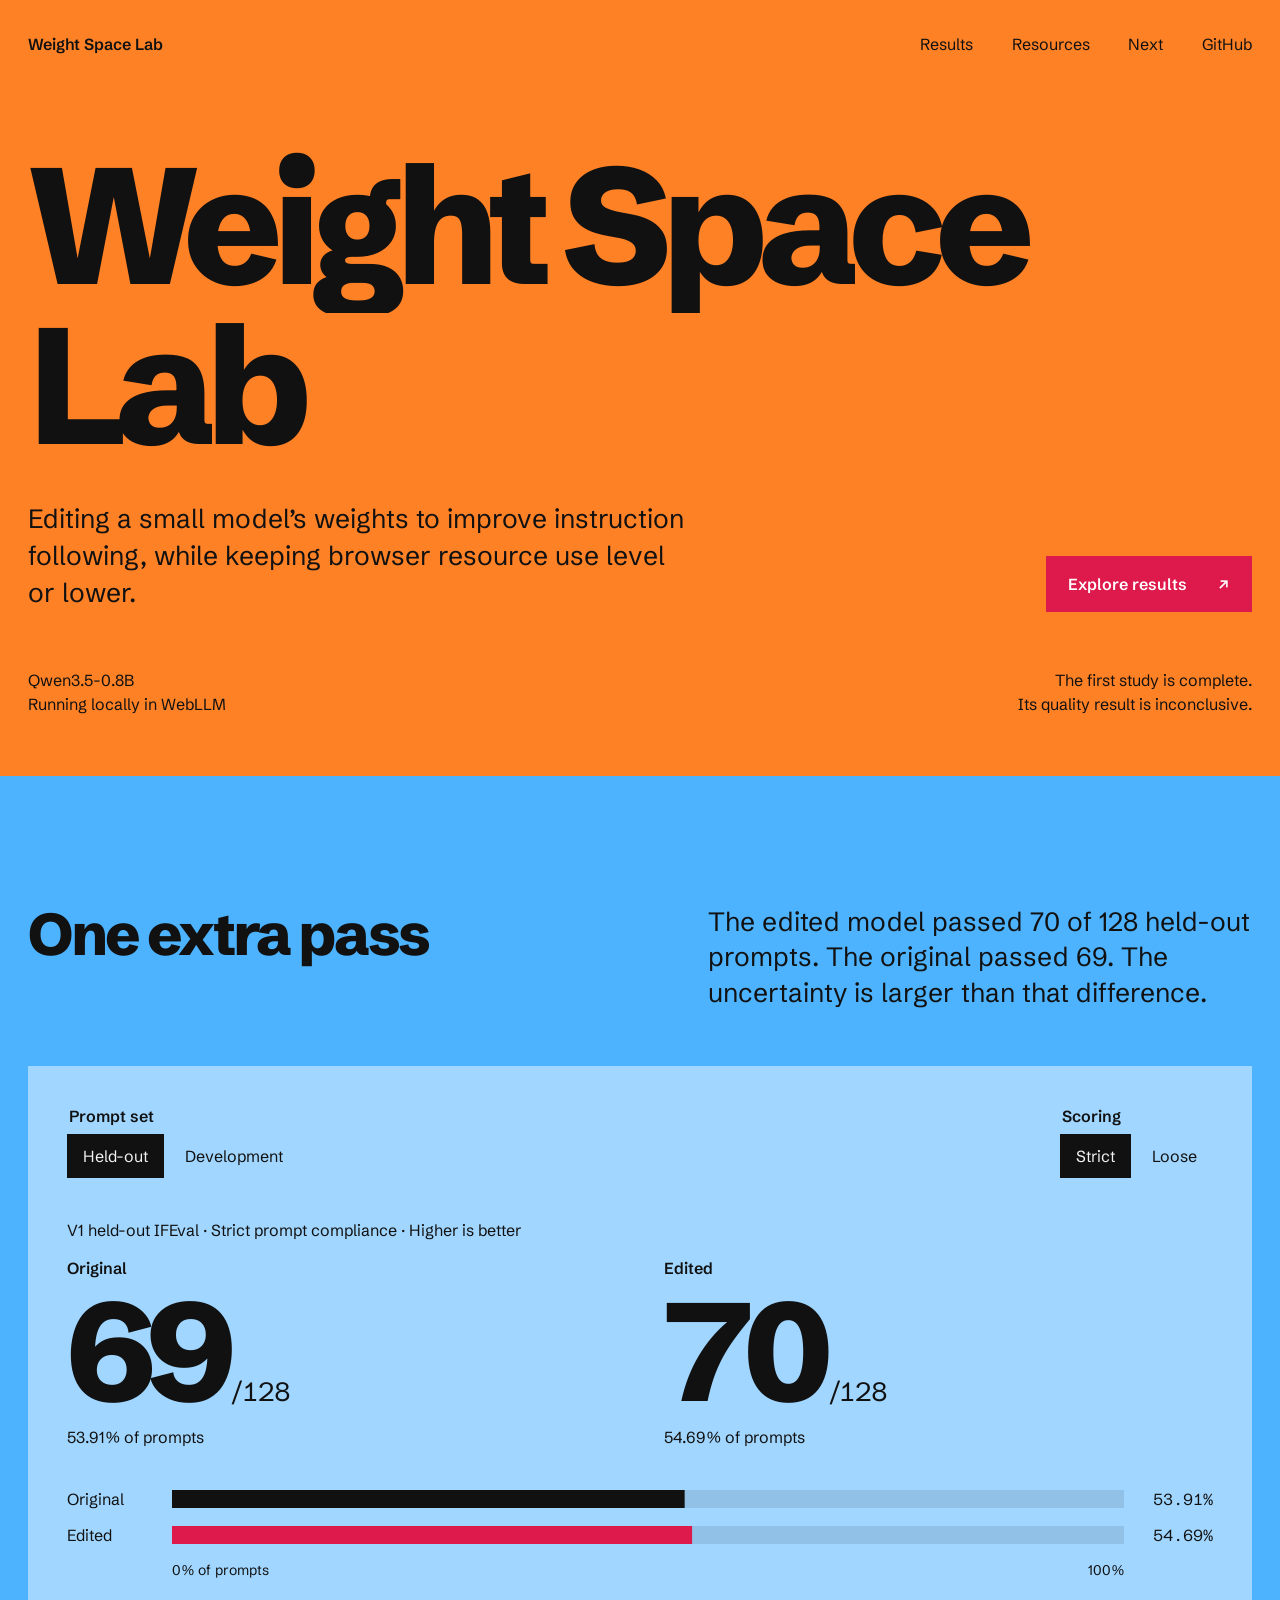
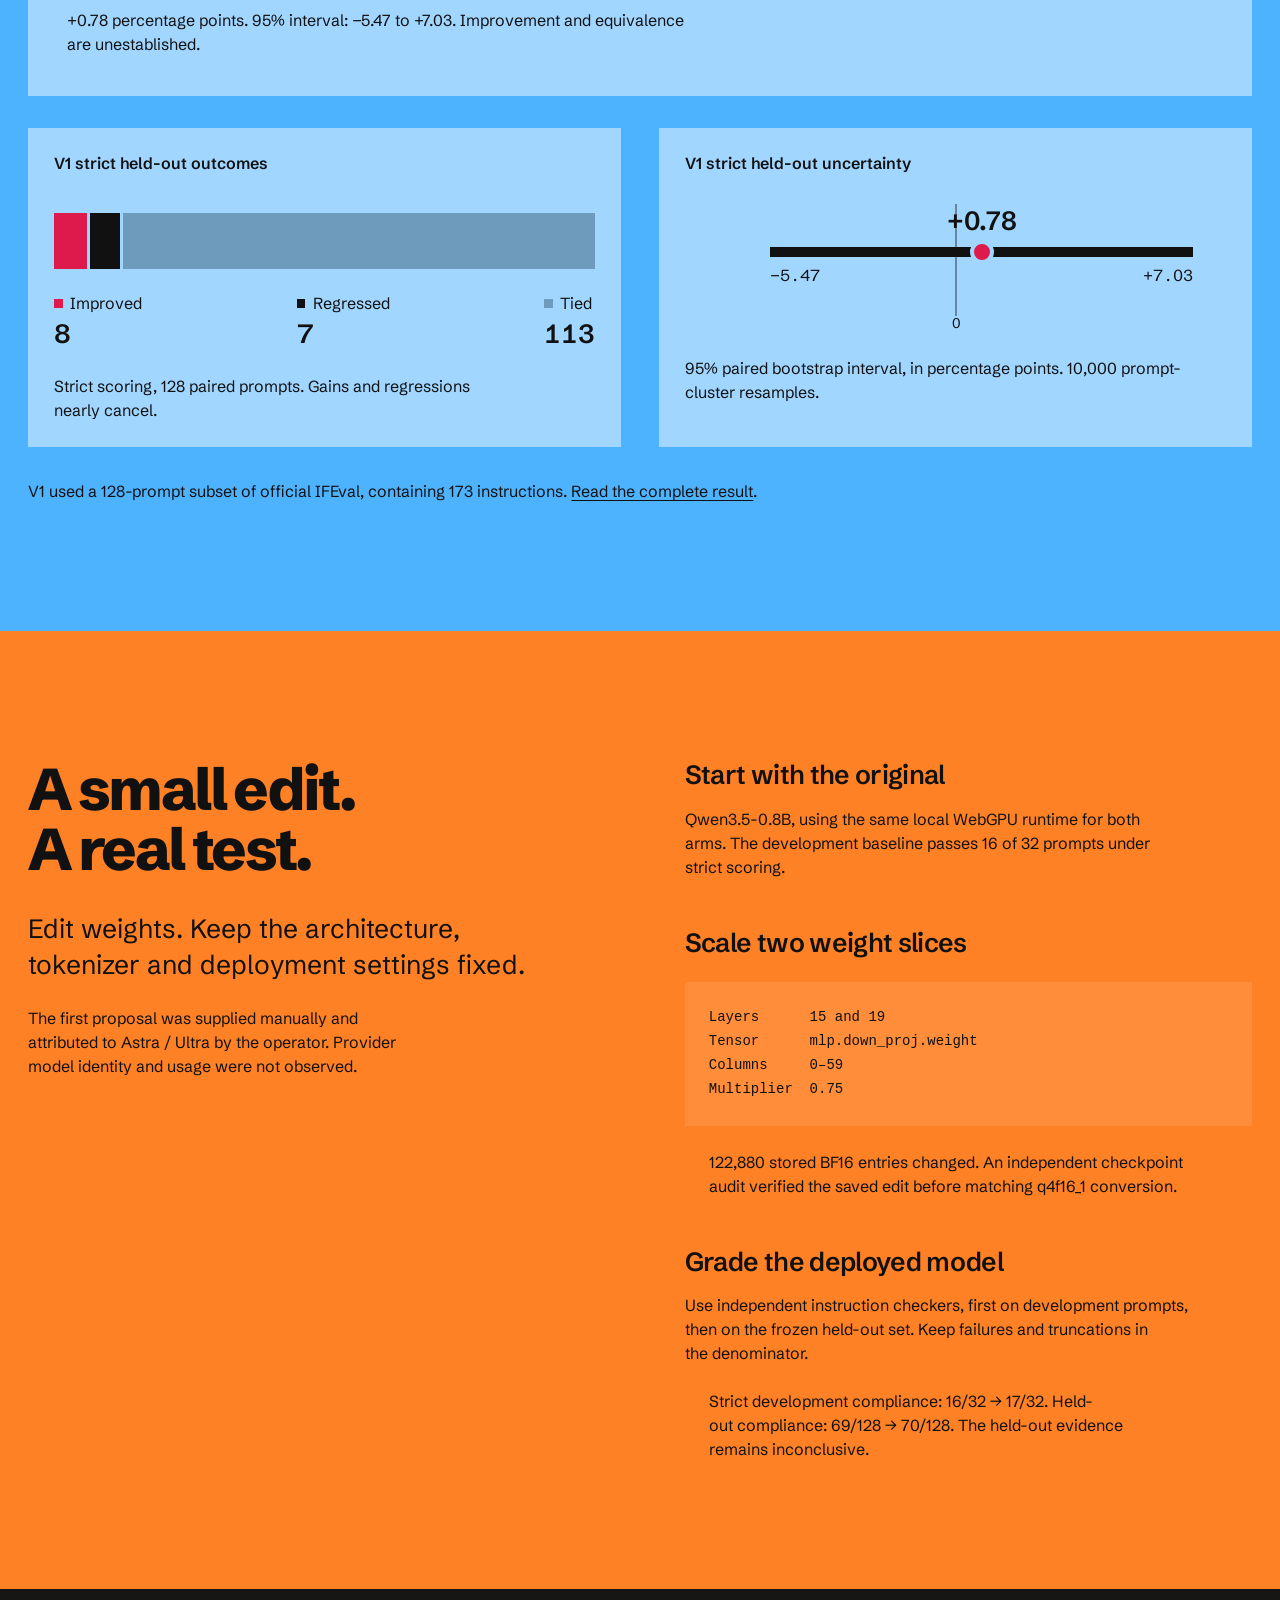
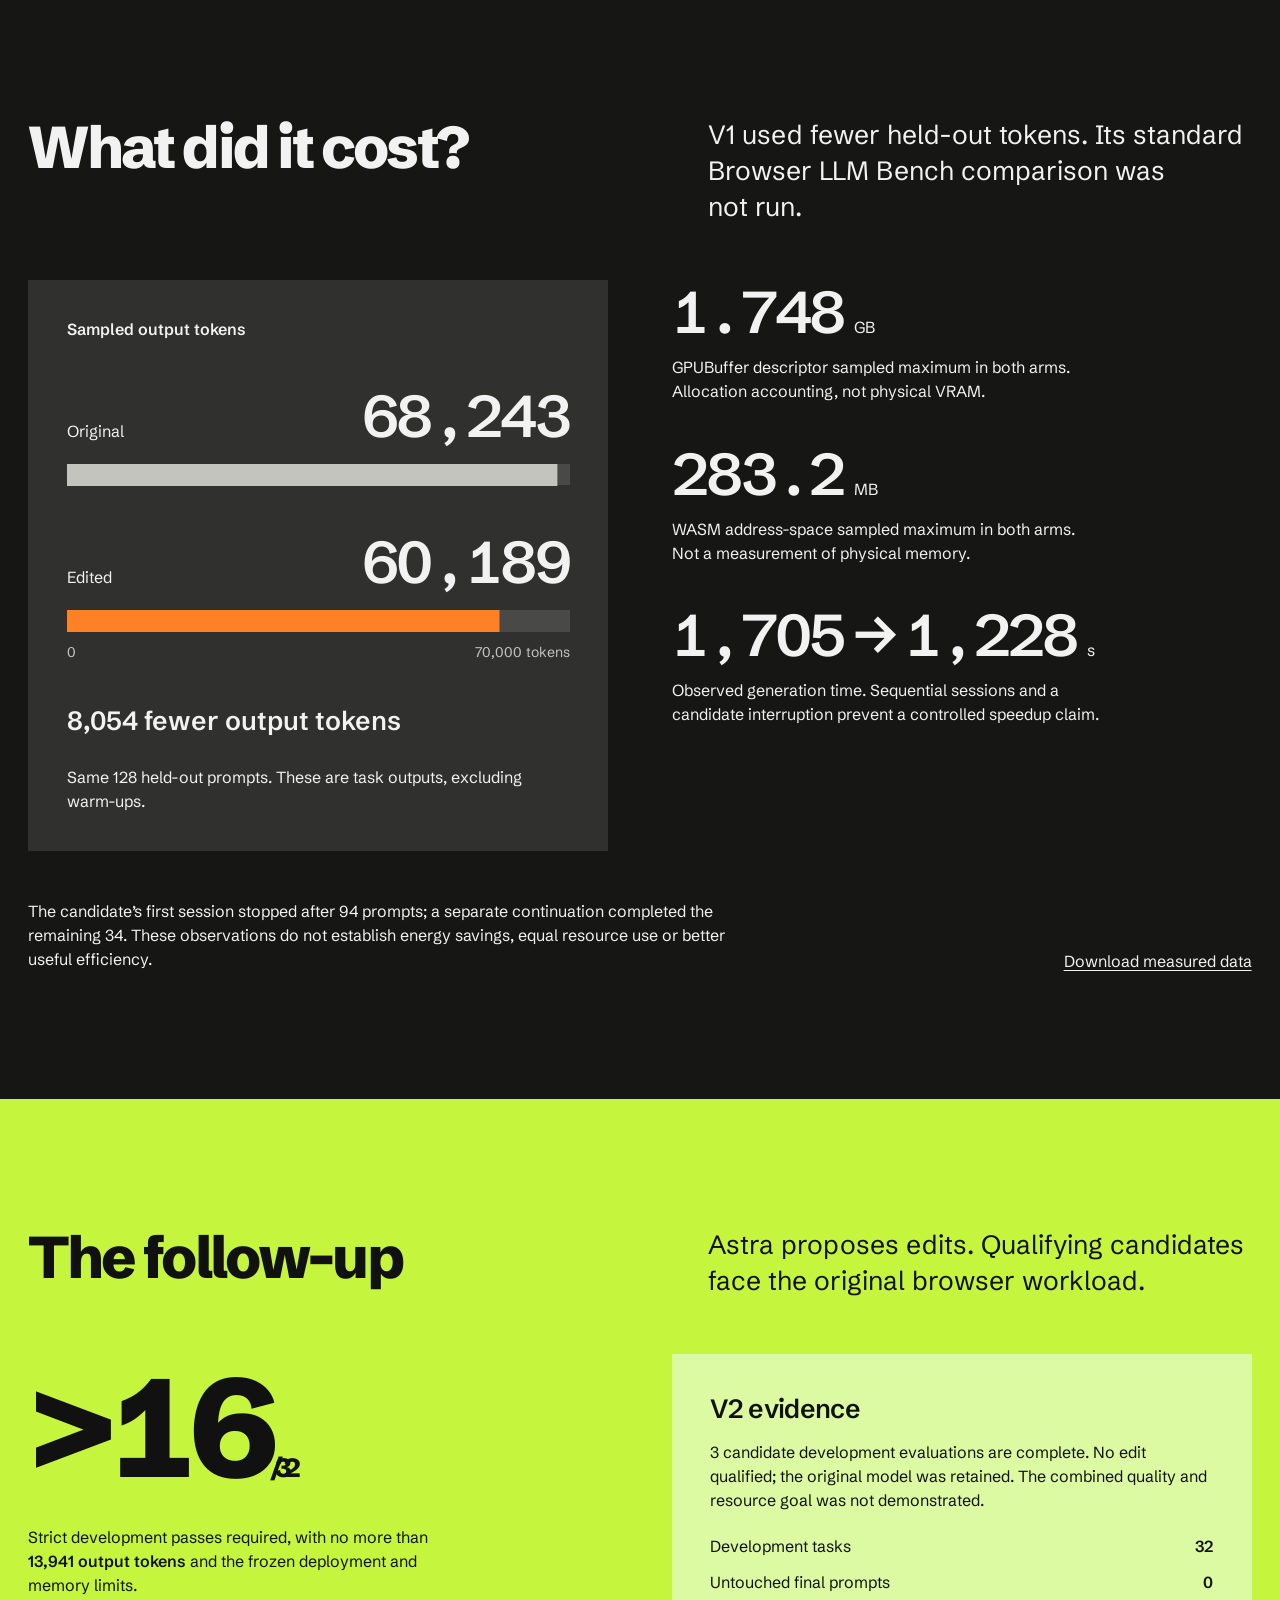
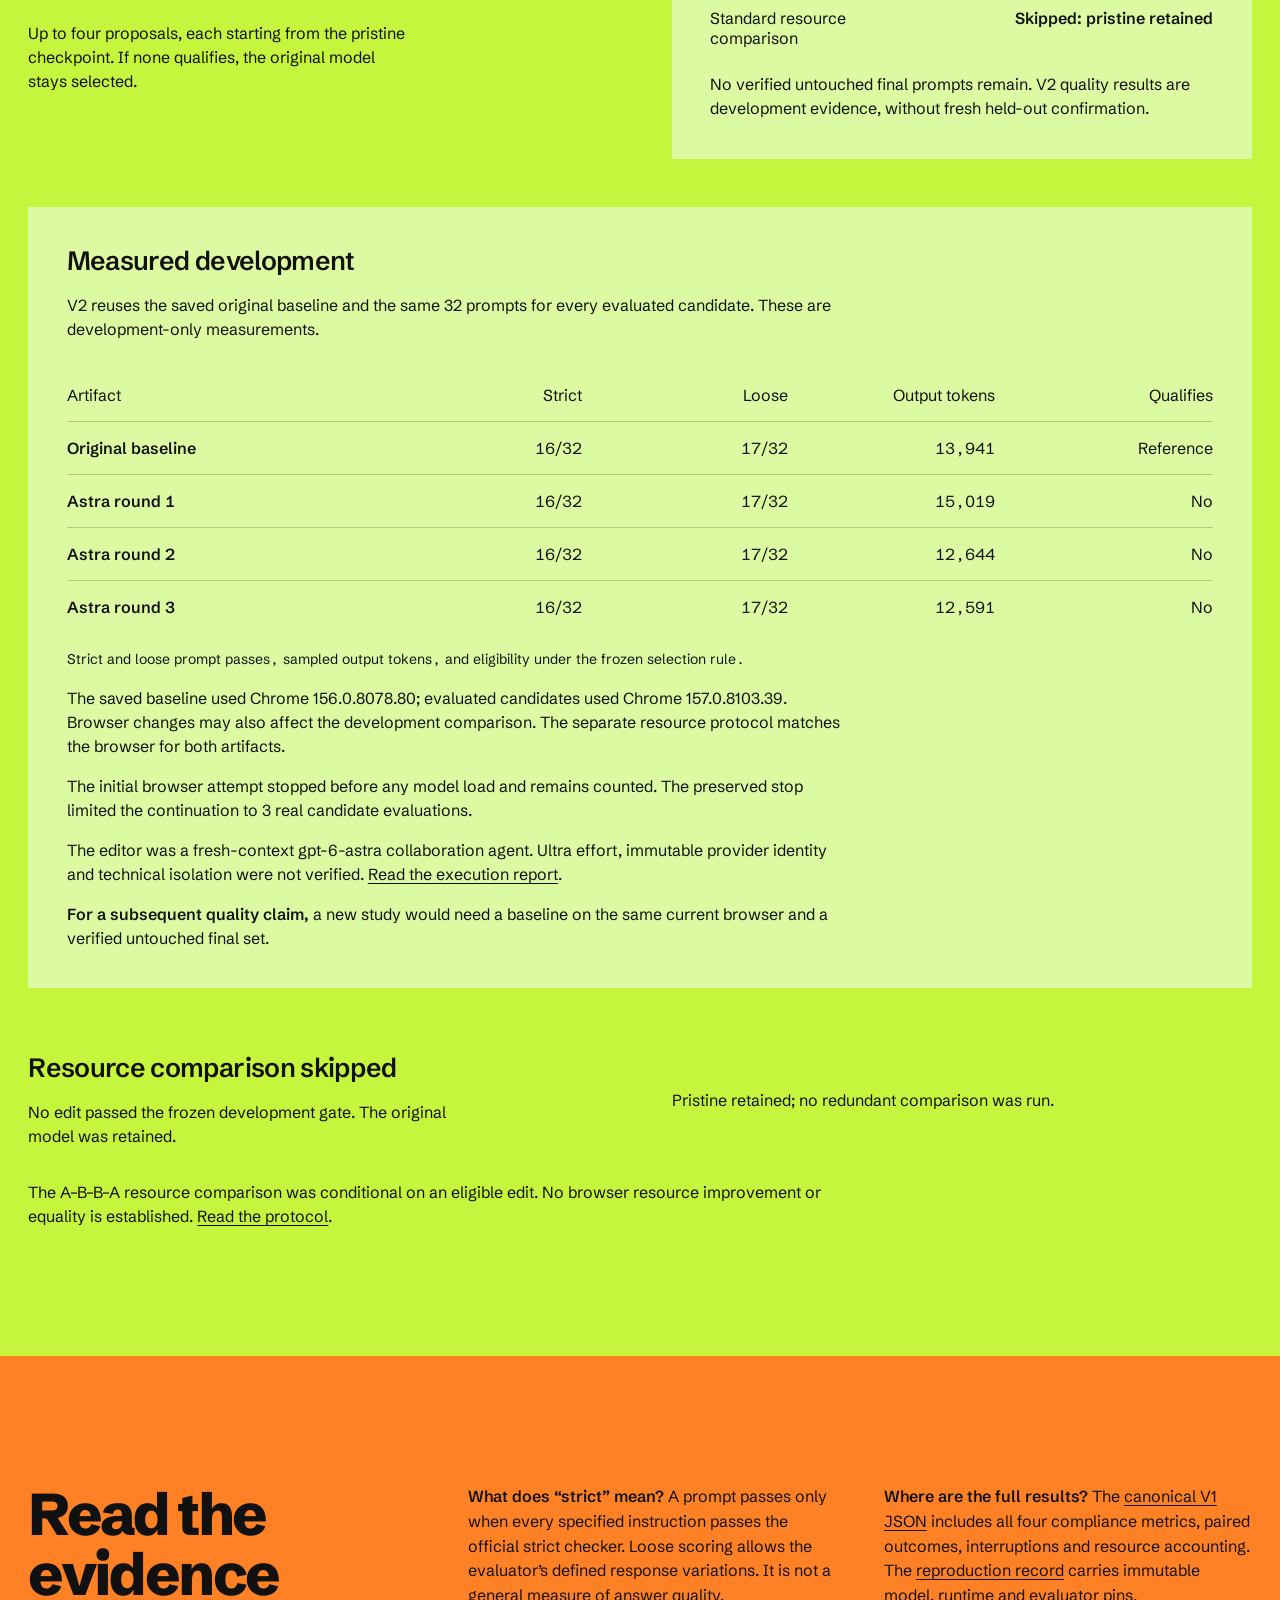
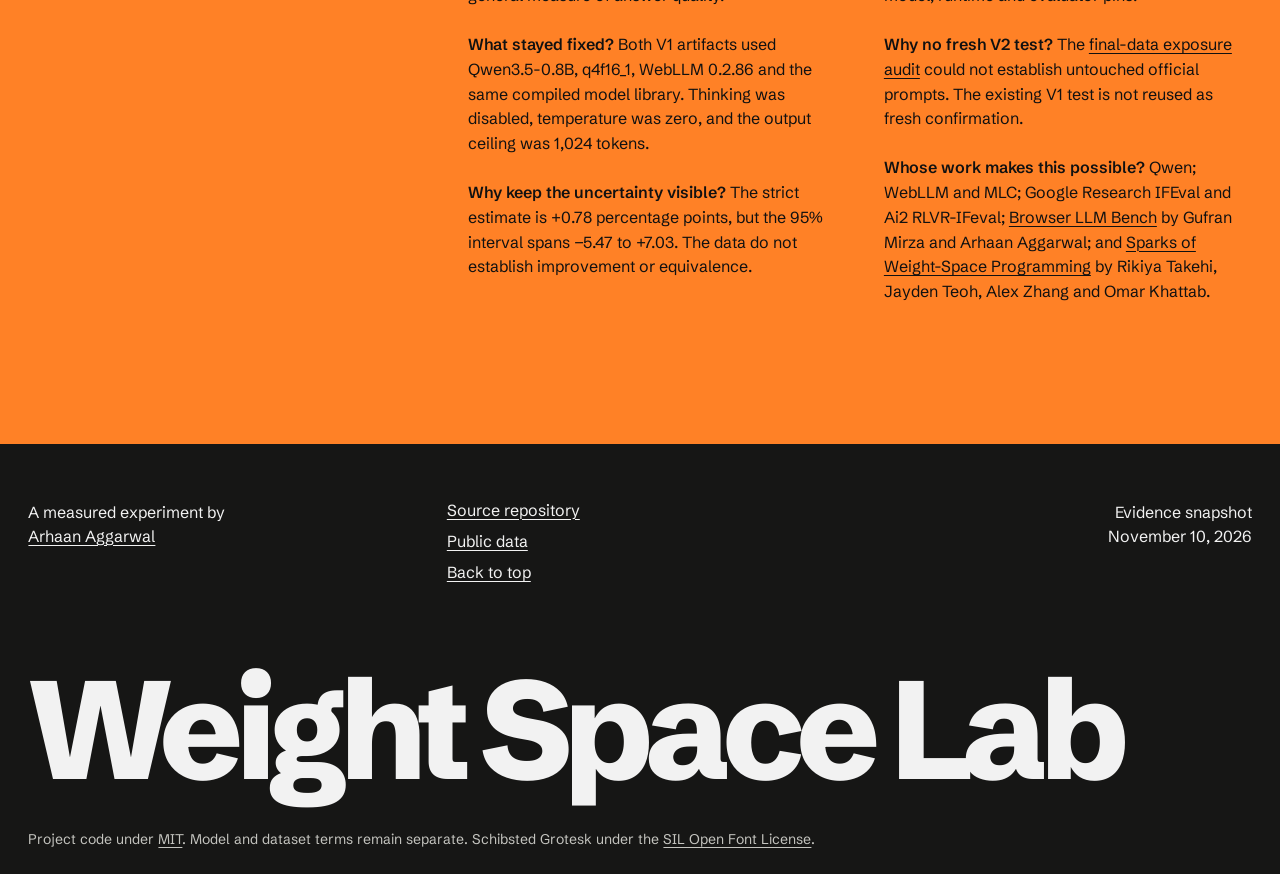
==== site/index.html @ 70a41ac9 "Publish audited Astra development results and results site" ====
<!doctype html>
<html lang="en">
<head>
  <meta charset="utf-8">
  <meta name="viewport" content="width=device-width, initial-scale=1">
  <meta name="description" content="A small model, edited weights, and a measured question: can instruction following improve without increasing browser resource use? Explore Weight Space Lab’s evidence.">
  <meta name="theme-color" content="#ff8126">
  <title>Weight Space Lab — the measured experiment</title>
  <link rel="icon" href="assets/favicon.svg" type="image/svg+xml">
  <link rel="preload" href="assets/schibsted-grotesk-extrabold.ttf" as="font" type="font/ttf" crossorigin>
  <link rel="stylesheet" href="styles.css">
  <script src="app.js" defer></script>
</head>
<body>
  <a class="skip-link" href="#results">Skip to results</a>
  <header class="masthead frame">
    <a class="wordmark" href="#top" aria-label="Weight Space Lab, top">Weight Space Lab</a>
    <nav aria-label="Main navigation">
      <a href="#results">Results</a>
      <a href="#resources">Resources</a>
      <a href="#next">Next</a>
      <a href="https://github.com/Arhaan2/weight-space-lab">GitHub</a>
    </nav>
  </header>
  <main>
    <section class="hero frame" id="top" aria-labelledby="page-title">
      <h1 id="page-title"><span class="headline-line"><span>Weight Space</span></span><span class="headline-line"><span>Lab</span></span></h1>
      <div class="hero-bottom">
        <p class="hero-intro">Editing a small model’s weights to improve instruction following, while keeping browser resource use level or lower.</p>
        <a class="button primary" href="#results">Explore results <span aria-hidden="true">↗</span></a>
      </div>
      <div class="hero-context">
        <p>Qwen3.5-0.8B<br>Running locally in WebLLM</p>
        <p>The first study is complete.<br>Its quality result is inconclusive.</p>
      </div>
    </section>

    <section class="results section sky" id="results" aria-labelledby="results-title">
      <div class="frame">
        <div class="section-opening">
          <h2 class="reveal" id="results-title">One extra pass</h2>
          <p class="lead reveal">The edited model passed 70 of 128 held-out prompts. The original passed 69. The uncertainty is larger than that difference.</p>
        </div>
        <div class="comparison" data-ui>
          <div class="comparison-controls" hidden id="comparison-controls">
            <fieldset><legend>Prompt set</legend><div class="segmented"><button type="button" data-split="heldout" aria-pressed="true">Held-out</button><button type="button" data-split="development" aria-pressed="false">Development</button></div></fieldset>
            <fieldset><legend>Scoring</legend><div class="segmented"><button type="button" data-metric="strict" aria-pressed="true">Strict</button><button type="button" data-metric="loose" aria-pressed="false">Loose</button></div></fieldset>
          </div>
          <p id="comparison-context" class="comparison-context">V1 held-out IFEval · Strict prompt compliance · Higher is better</p>
          <div class="score-pair" aria-live="polite" aria-atomic="true">
            <div class="score-arm reveal"><span class="arm-label">Original</span><p class="score"><strong id="baseline-score">69</strong><span id="baseline-denominator">/128</span></p><p class="score-rate" id="baseline-rate">53.91% of prompts</p></div>
            <div class="score-arm reveal"><span class="arm-label">Edited</span><p class="score"><strong id="candidate-score">70</strong><span id="candidate-denominator">/128</span></p><p class="score-rate" id="candidate-rate">54.69% of prompts</p></div>
          </div>
          <div class="quality-bars" role="img" aria-label="Strict held-out compliance: original 53.91 percent; edited 54.69 percent." id="quality-bars">
            <div class="quality-bar"><span>Original</span><div class="bar-track"><div id="baseline-bar" class="bar-fill" style="transform:scaleX(.5390625)"></div></div><span id="baseline-bar-label">53.91%</span></div>
            <div class="quality-bar"><span>Edited</span><div class="bar-track"><div id="candidate-bar" class="bar-fill candidate-fill" style="transform:scaleX(.546875)"></div></div><span id="candidate-bar-label">54.69%</span></div>
            <div class="bar-scale"><span>0% of prompts</span><span>100%</span></div>
          </div>
          <p id="comparison-note" class="chart-note">+0.78 percentage points. A positive estimate, with no established improvement or equivalence.</p>
        </div>

        <div class="evidence-row">
          <figure class="evidence-figure reveal" data-ui>
            <figcaption>V1 strict held-out outcomes</figcaption>
            <div class="outcome-strip" role="img" aria-label="Strict scoring: 8 prompts improved, 7 regressed, 113 tied, out of 128."><div class="outcome-improved" style="flex:8"></div><div class="outcome-regressed" style="flex:7"></div><div class="outcome-tied" style="flex:113"></div></div>
            <dl class="outcome-legend"><div><dt><i class="swatch improved"></i>Improved</dt><dd>8</dd></div><div><dt><i class="swatch regressed"></i>Regressed</dt><dd>7</dd></div><div><dt><i class="swatch tied"></i>Tied</dt><dd>113</dd></div></dl>
            <p>Strict scoring, 128 paired prompts. Gains and regressions nearly cancel.</p>
          </figure>
          <figure class="evidence-figure reveal" data-ui>
            <figcaption>V1 strict held-out uncertainty</figcaption>
            <div class="interval-chart" role="img" aria-label="Strict compliance difference: positive 0.78 percentage points. 95 percent interval from negative 5.47 to positive 7.03 percentage points.">
              <div class="interval-zero"><span>0</span></div><div class="interval-range"></div><div class="interval-estimate"><span>+0.78</span></div>
              <div class="interval-labels"><span>−5.47</span><span>+7.03</span></div>
            </div>
            <p>95% paired bootstrap interval, in percentage points. 10,000 prompt-cluster resamples.</p>
          </figure>
        </div>
        <p class="source-note reveal">V1 used a 128-prompt subset of official IFEval, containing 173 instructions. <a href="https://github.com/Arhaan2/weight-space-lab/blob/43a01f81ededd3b5f7b9c24997ce6c720db84c0f/reports/ifeval-browser-v1-final/README.md">Read the complete result</a>.</p>
      </div>
    </section>

    <section class="method section" id="method" aria-labelledby="method-title">
      <div class="frame method-layout">
        <div class="method-intro">
          <h2 class="reveal" id="method-title">A small edit.<br>A real test.</h2>
          <p class="lead reveal">Edit weights. Keep the architecture, tokenizer and deployment settings fixed.</p>
          <p class="reveal">The first proposal was supplied manually and attributed to Astra / Ultra by the operator. Provider model identity and usage were not observed.</p>
        </div>
        <div class="method-exchanges">
          <article class="exchange reveal">
            <h3>Start with the original</h3>
            <p>Qwen3.5-0.8B, using the same local WebGPU runtime for both arms. The development baseline passes 16 of 32 prompts under strict scoring.</p>
          </article>
          <article class="exchange reveal">
            <h3>Scale two weight slices</h3>
            <pre><code>Layers      15 and 19
Tensor      mlp.down_proj.weight
Columns     0–59
Multiplier  0.75</code></pre>
            <p class="response">122,880 stored BF16 entries changed. An independent checkpoint audit verified the saved edit before matching q4f16_1 conversion.</p>
          </article>
          <article class="exchange reveal">
            <h3>Grade the deployed model</h3>
            <p>Use independent instruction checkers, first on development prompts, then on the frozen held-out set. Keep failures and truncations in the denominator.</p>
            <p class="response">Strict development compliance: 16/32 → 17/32. Held-out compliance: 69/128 → 70/128. The held-out evidence remains inconclusive.</p>
          </article>
        </div>
      </div>
    </section>

    <section class="resources section dark" id="resources" aria-labelledby="resources-title">
      <div class="frame">
        <div class="section-opening">
          <h2 class="reveal" id="resources-title">What did it cost?</h2>
          <p class="lead reveal">V1 used fewer held-out tokens. Its standard Browser LLM Bench comparison was not run.</p>
        </div>
        <div class="resource-layout">
          <figure class="token-figure reveal" data-ui>
            <figcaption>Sampled output tokens</figcaption>
            <div class="token-row"><span>Original</span><strong>68,243</strong><div class="token-track"><div class="token-fill original-tokens"></div></div></div>
            <div class="token-row"><span>Edited</span><strong>60,189</strong><div class="token-track"><div class="token-fill edited-tokens"></div></div></div>
            <div class="token-scale"><span>0</span><span>70,000 tokens</span></div>
            <p class="token-difference">8,054 fewer output tokens</p>
            <p>Same 128 held-out prompts. These are task outputs, excluding warm-ups.</p>
          </figure>
          <div class="resource-observations">
            <div class="observation reveal"><p class="observation-value">1.748 <span>GB</span></p><p>GPUBuffer descriptor sampled maximum in both arms. Allocation accounting, not physical VRAM.</p></div>
            <div class="observation reveal"><p class="observation-value">283.2 <span>MB</span></p><p>WASM address-space sampled maximum in both arms. Not a measurement of physical memory.</p></div>
            <div class="observation reveal"><p class="observation-value">1,705 → 1,228 <span>s</span></p><p>Observed generation time. Sequential sessions and a candidate interruption prevent a controlled speedup claim.</p></div>
          </div>
        </div>
        <div class="resource-caveat reveal"><p>The candidate’s first session stopped after 94 prompts; a separate continuation completed the remaining 34. These observations do not establish energy savings, equal resource use or better useful efficiency.</p><a href="results.json" download>Download measured data</a></div>
      </div>
    </section>

    <section class="next section lime" id="next" aria-labelledby="next-title">
      <div class="frame">
        <div class="section-opening"><h2 class="reveal" id="next-title">The follow-up</h2><p class="lead reveal">Astra proposes edits. Qualifying candidates face the original browser workload.</p></div>
        <div class="next-layout">
          <div class="next-objective reveal">
            <p class="large-number">&gt;16<span>/32</span></p><p>Strict development passes required, with no more than <strong>13,941 output tokens</strong> and the frozen deployment and memory limits.</p>
            <p>Up to four proposals, each starting from the pristine checkpoint. If none qualifies, the original model stays selected.</p>
          </div>
          <!-- V2_STATUS_START -->
          <div class="next-status reveal" id="v2-status" data-ui>
            <h3>V2 evidence</h3>
            <p id="v2-description">3 candidate development evaluations are complete. No edit qualified; the original model was retained. The combined quality and resource goal was not demonstrated.</p>
            <dl class="status-list"><div><dt>Development tasks</dt><dd>32</dd></div><div><dt>Untouched final prompts</dt><dd>0</dd></div><div><dt>Standard resource comparison</dt><dd id="v2-resource-status">Skipped: pristine retained</dd></div></dl>
            <p id="v2-limitation">No verified untouched final prompts remain. V2 quality results are development evidence, without fresh held-out confirmation.</p>
          </div>
        <!-- V2_STATUS_END -->
        </div>
        <!-- V2_RESULTS_START -->
        <div class="v2-measurements">
          <h3 class="reveal">Measured development</h3>
          <p class="reveal">V2 reuses the saved original baseline and the same 32 prompts for every evaluated candidate. These are development-only measurements.</p>
          <table class="development-table reveal" data-ui>
            <caption>Strict and loose prompt passes, sampled output tokens, and eligibility under the frozen selection rule.</caption>
            <thead><tr><th scope="col">Artifact</th><th scope="col">Strict</th><th scope="col">Loose</th><th scope="col">Output tokens</th><th scope="col">Qualifies</th></tr></thead>
            <tbody>
              <tr><th scope="row">Original baseline</th><td data-label="Strict">16/32</td><td data-label="Loose">17/32</td><td data-label="Output tokens">13,941</td><td data-label="Qualifies">Reference</td></tr>
              <tr><th scope="row">Astra round 1</th><td data-label="Strict">16/32</td><td data-label="Loose">17/32</td><td data-label="Output tokens">15,019</td><td data-label="Qualifies">No</td></tr>
              <tr><th scope="row">Astra round 2</th><td data-label="Strict">16/32</td><td data-label="Loose">17/32</td><td data-label="Output tokens">12,644</td><td data-label="Qualifies">No</td></tr>
              <tr><th scope="row">Astra round 3</th><td data-label="Strict">16/32</td><td data-label="Loose">17/32</td><td data-label="Output tokens">12,591</td><td data-label="Qualifies">No</td></tr>
            </tbody>
          </table>
          <p class="reveal">The saved baseline used Chrome 156.0.8078.80; evaluated candidates used Chrome 157.0.8103.39. Browser changes may also affect the development comparison. The separate resource protocol matches the browser for both artifacts.</p>
          <p class="reveal">The initial browser attempt stopped before any model load and remains counted. The preserved stop limited the continuation to 3 real candidate evaluations.</p>
          <p class="v2-provenance reveal">The editor was a fresh-context gpt-6-astra collaboration agent. Ultra effort, immutable provider identity and technical isolation were not verified. <a href="https://github.com/Arhaan2/weight-space-lab/blob/codex/results-site/reports/ifeval-browser-v2-collaboration-run/README.md">Read the execution report</a>.</p>
          <p class="reveal"><strong>For a subsequent quality claim,</strong> a new study would need a baseline on the same current browser and a verified untouched final set.</p>

        </div>
        <!-- V2_RESULTS_END -->
        <!-- V2_RESOURCE_PLAN_START -->
        <div class="resource-plan reveal">
          <div><h3>Resource comparison skipped</h3><p>No edit passed the frozen development gate. The original model was retained.</p></div>
          <p>Pristine retained; no redundant comparison was run.</p>
        </div>
        <p class="source-note reveal">The A–B–B–A resource comparison was conditional on an eligible edit. No browser resource improvement or equality is established. <a href="https://github.com/Arhaan2/weight-space-lab/blob/43a01f81ededd3b5f7b9c24997ce6c720db84c0f/docs/ifeval-browser-quality-resource-protocol.md">Read the protocol</a>.</p>
        <!-- V2_RESOURCE_PLAN_END -->
      </div>
    </section>

    <section class="notes section" id="evidence" aria-labelledby="evidence-title">
      <div class="frame notes-layout">
        <h2 class="reveal" id="evidence-title">Read the evidence</h2>
        <div class="notes-copy">
          <p class="reveal"><strong>What does “strict” mean?</strong> A prompt passes only when every specified instruction passes the official strict checker. Loose scoring allows the evaluator’s defined response variations. It is not a general measure of answer quality.</p>
          <p class="reveal"><strong>What stayed fixed?</strong> Both V1 artifacts used Qwen3.5-0.8B, q4f16_1, WebLLM 0.2.86 and the same compiled model library. Thinking was disabled, temperature was zero, and the output ceiling was 1,024 tokens.</p>
          <p class="reveal"><strong>Why keep the uncertainty visible?</strong> The strict estimate is +0.78 percentage points, but the 95% interval spans −5.47 to +7.03. The data do not establish improvement or equivalence.</p>
          <p class="reveal"><strong>Where are the full results?</strong> The <a href="https://github.com/Arhaan2/weight-space-lab/blob/43a01f81ededd3b5f7b9c24997ce6c720db84c0f/reports/ifeval-browser-v1-final/result.json">canonical V1 JSON</a> includes all four compliance metrics, paired outcomes, interruptions and resource accounting. The <a href="https://github.com/Arhaan2/weight-space-lab/blob/43a01f81ededd3b5f7b9c24997ce6c720db84c0f/docs/ifeval-v1-reproduction.md">reproduction record</a> carries immutable model, runtime and evaluator pins.</p>
          <p class="reveal"><strong>Why no fresh V2 test?</strong> The <a href="https://github.com/Arhaan2/weight-space-lab/blob/43a01f81ededd3b5f7b9c24997ce6c720db84c0f/docs/ifeval-v2-final-data.md">final-data exposure audit</a> could not establish untouched official prompts. The existing V1 test is not reused as fresh confirmation.</p>
          <p class="reveal"><strong>Whose work makes this possible?</strong> Qwen; WebLLM and MLC; Google Research IFEval and Ai2 RLVR-IFeval; <a href="https://github.com/gufranmirza/browser-llm-bench">Browser LLM Bench</a> by Gufran Mirza and Arhaan Aggarwal; and <a href="https://rikiyat.github.io/blog/weight-space-programming/">Sparks of Weight-Space Programming</a> by Rikiya Takehi, Jayden Teoh, Alex Zhang and Omar Khattab.</p>
        </div>
      </div>
    </section>
  </main>
  <footer class="footer dark">
    <div class="frame">
      <div class="footer-top"><p>A measured experiment by<br><a href="https://github.com/Arhaan2">Arhaan Aggarwal</a></p><div><a href="https://github.com/Arhaan2/weight-space-lab">Source repository</a><a href="results.json">Public data</a><a href="#top">Back to top</a></div><p>Evidence snapshot<br>November 10, 2026</p></div>
      <p class="footer-wordmark" aria-hidden="true">Weight Space Lab</p>
      <p class="footer-credit">Project code under <a href="LICENSE.txt">MIT</a>. Model and dataset terms remain separate. Schibsted Grotesk under the <a href="assets/OFL.txt">SIL Open Font License</a>.</p>
    </div>
  </footer>
</body>
</html>
---- site/styles.css ----
@font-face{font-family:"Schibsted Grotesk";font-style:normal;font-weight:400;font-display:swap;src:url("assets/schibsted-grotesk-regular.ttf") format("truetype")}
@font-face{font-family:"Schibsted Grotesk";font-style:normal;font-weight:600;font-display:swap;src:url("assets/schibsted-grotesk-semibold.ttf") format("truetype")}
@font-face{font-family:"Schibsted Grotesk";font-style:normal;font-weight:800;font-display:swap;src:url("assets/schibsted-grotesk-extrabold.ttf") format("truetype")}
:root{
  --orange:#ff8126;--orange-surface:#ff8d3a;--sky:#4db3ff;--sky-surface:#a0d6ff;--lime:#c5f53d;--lime-surface:#dcfaa1;
  --ink:#111111;--dark:#161615;--light:#f2f2f2;--dark-surface:#30302e;--muted:#494946;--muted-light:#c4c4bf;--accent:#de194b;
  --page-margin:clamp(1.25rem,2.22vw,2rem);--section-space:clamp(5.5rem,10vw,9rem);
  --small:0.875rem;--body:1rem;--lead:clamp(1.25rem,1.05rem + .75vw,1.875rem);--head:clamp(2.3rem,4.6vw,4.5rem);--display:clamp(3.25rem,12.9vw,13.5rem);--figure:clamp(4.5rem,10.9vw,10.9rem);
  --ease-out:cubic-bezier(.22,1,.36,1);--ease-expo:cubic-bezier(.16,1,.3,1);
  font-family:"Schibsted Grotesk",system-ui,sans-serif;color:var(--ink);background:var(--orange);font-synthesis:none;
  font-optical-sizing:auto;scroll-behavior:smooth;
}
*{box-sizing:border-box}body{margin:0}h1,h2,h3,p,figure,dl,dd{margin:0}a{color:inherit;text-underline-offset:.2em;text-decoration-thickness:.07em}a:hover{text-decoration-thickness:.13em}a,button{touch-action:manipulation;-webkit-tap-highlight-color:transparent}button,input{font:inherit}button{cursor:pointer}a:focus-visible,button:focus-visible{outline:3px solid currentColor;outline-offset:5px}button:active,.button:active{transform:scale(.975);transition:transform 100ms var(--ease-out)}button:disabled{cursor:default}strong{font-weight:600}p{font-size:var(--body);line-height:1.5;text-wrap:pretty}h1,h2,h3{text-wrap:balance}h2{font-size:var(--head);line-height:1.02;letter-spacing:-.045em;font-weight:800}h3{font-size:var(--lead);line-height:1.2;letter-spacing:-.025em;font-weight:600}::selection{background:var(--ink);color:var(--orange)}[hidden]{display:none!important}.frame{margin-inline:auto;padding-inline:var(--page-margin);max-width:1664px}.section{padding-block:var(--section-space);scroll-margin-top:1rem}.sky{background:var(--sky)}.lime{background:var(--lime)}.dark{background:var(--dark);color:var(--light)}.lead{font-size:var(--lead);line-height:1.35;max-width:34ch}.skip-link{position:fixed;z-index:10;left:1rem;top:1rem;padding:1rem;background:var(--ink);color:var(--light);transform:translateY(-200%)}.skip-link:focus{transform:translateY(0)}
.masthead{display:flex;justify-content:space-between;align-items:center;gap:2rem;padding-block:1.65rem}.wordmark{font-size:var(--body);font-weight:600;text-decoration:none}.masthead nav{display:flex;align-items:center;gap:clamp(1rem,3vw,3rem)}.masthead nav a{font-size:var(--body);text-decoration:none;padding-block:.5rem}.masthead nav a:hover{text-decoration:underline}.hero{padding-top:clamp(3rem,5vw,5rem);padding-bottom:3.75rem}.hero h1{font-size:var(--display);font-weight:800;line-height:.88;letter-spacing:-.065em}.headline-line{display:block;overflow:clip;padding-block:.09em;margin-block:-.09em}.headline-line>span{display:inline-block}.hero-bottom{display:flex;justify-content:space-between;align-items:flex-end;gap:2rem;margin-top:2.65rem}.hero-intro{font-size:var(--lead);line-height:1.4;max-width:41ch}.button{display:inline-flex;justify-content:space-between;align-items:center;gap:2rem;min-height:3.5rem;padding:1rem 1.4rem;font-size:var(--body);font-weight:600;text-decoration:none;white-space:nowrap;transition:transform 180ms var(--ease-out)}.button.primary{background:var(--accent);color:#fff}.button:hover{transform:translateY(-2px)}.button span{font-size:var(--body)}.hero-context{display:flex;justify-content:space-between;gap:2rem;margin-top:3.5rem}.hero-context p{font-size:var(--body)}.hero-context p:last-child{text-align:right}.section-opening{display:grid;grid-template-columns:1fr 1fr;gap:3rem;align-items:start;margin-bottom:3.5rem}.section-opening .lead{justify-self:end}.comparison{padding-block:2.5rem;background:var(--sky-surface);padding-inline:clamp(1.25rem,3vw,3rem)}.comparison-controls{display:flex;justify-content:space-between;align-items:flex-end;gap:2rem;margin-bottom:2.5rem}.comparison-controls fieldset{border:0;margin:0;padding:0;min-width:0}.comparison-controls legend{font-size:var(--body);margin-bottom:.5rem;font-weight:600}.segmented{display:flex;gap:.35rem;flex-wrap:wrap}.segmented button{min-height:2.75rem;padding:.65rem 1rem;background:transparent;border:0;border-radius:0;color:var(--ink);font-size:var(--body);transition:transform 140ms var(--ease-out)}.segmented button:hover{background:rgba(255,255,255,.4)}.segmented button[aria-pressed=true]{background:var(--ink);color:var(--light)}.comparison-context{font-size:var(--body);margin-bottom:1rem}.score-pair{display:grid;grid-template-columns:1fr 1fr;gap:3rem}.arm-label{display:block;font-size:var(--body);font-weight:600}.score{display:flex;align-items:baseline;gap:.3rem;line-height:1.05;font-variant-numeric:tabular-nums;white-space:nowrap}.score strong{font-size:var(--figure);font-weight:800;letter-spacing:-.065em}.score>span{font-size:var(--lead);letter-spacing:-.045em}.score-rate{font-size:var(--body)}.quality-bars{margin-top:2.5rem}.quality-bar{display:grid;grid-template-columns:5.5rem 1fr 4.5rem;align-items:center;gap:1.1rem;margin-bottom:1rem;font-size:var(--body);font-variant-numeric:tabular-nums}.quality-bar>span:last-child{text-align:right}.bar-track{height:1.1rem;background:rgba(17,17,17,.1);overflow:hidden}.bar-fill{height:100%;background:var(--ink);transform-origin:left}.candidate-fill{background:var(--accent)}.bar-scale{display:flex;justify-content:space-between;margin-left:6.6rem;margin-right:5.6rem;font-size:var(--small)}.chart-note{margin-top:1.8rem;max-width:65ch}.evidence-row{display:grid;grid-template-columns:1fr 1fr;gap:clamp(1.5rem,3vw,3rem);margin-top:2rem}.evidence-figure{padding:clamp(1.25rem,2vw,2rem);background:var(--sky-surface)}figcaption{font-size:var(--body);font-weight:600}.evidence-figure p{font-size:var(--body);line-height:1.5;margin-top:1.5rem;max-width:50ch}.outcome-strip{display:flex;height:3.5rem;gap:3px;margin-block:2.5rem 1.5rem}.outcome-improved,.swatch.improved{background:var(--accent)}.outcome-regressed,.swatch.regressed{background:var(--ink)}.outcome-tied,.swatch.tied{background:#6e9abc}.outcome-legend{display:flex;justify-content:space-between;gap:1rem;font-size:var(--body);font-variant-numeric:tabular-nums}.outcome-legend dt{display:flex;align-items:center;gap:.45rem}.outcome-legend dd{font-size:var(--lead);margin-top:.2rem;font-weight:600}.swatch{display:inline-block;width:.55rem;height:.55rem}.interval-chart{height:8.9rem;position:relative;margin-top:1rem}.interval-zero{position:absolute;left:50%;top:.9rem;bottom:1rem;width:2px;background:rgba(17,17,17,.4)}.interval-zero span{position:absolute;bottom:-1rem;left:50%;transform:translateX(-50%);font-size:var(--small)}.interval-range{position:absolute;left:15.82%;width:78.13%;height:.65rem;top:3.6rem;background:var(--ink)}.interval-estimate{position:absolute;left:54.88%;top:3.15rem;width:1.5rem;height:1.5rem;border:4px solid var(--sky-surface);background:var(--accent);border-radius:50%;transform:translateX(-50%)}.interval-estimate span{position:absolute;bottom:1.4rem;left:50%;transform:translateX(-50%);font-size:var(--lead);font-weight:600;white-space:nowrap}.interval-labels{position:absolute;left:15.82%;right:6.05%;top:4.7rem;display:flex;justify-content:space-between;font-size:var(--body);font-variant-numeric:tabular-nums}.source-note{font-size:var(--body);max-width:80ch;margin-top:2rem}.method-layout{display:grid;grid-template-columns:1fr 1fr;gap:clamp(3rem,7vw,7rem)}.method-intro>.lead{margin-top:2rem}.method-intro>p+p{margin-top:1.5rem;max-width:40ch}.exchange+.exchange{margin-top:3rem}.exchange h3{margin-bottom:1rem}.exchange p{max-width:51ch}.exchange pre{margin-block:1.5rem;background:var(--orange-surface);padding:1.5rem;overflow-x:auto;font-size:var(--small);line-height:1.7;tab-size:2}.exchange code{font-family:ui-monospace,SFMono-Regular,Consolas,monospace}.exchange .response{margin-top:1.5rem;padding-left:1.5rem}.resource-layout{display:grid;grid-template-columns:1fr 1fr;gap:clamp(2.5rem,5vw,5rem);align-items:start}.token-figure{background:var(--dark-surface);padding:clamp(1.25rem,3vw,3rem)}.token-row{display:grid;grid-template-columns:1fr auto;gap:.75rem;margin-top:2.5rem;align-items:baseline}.token-row span{font-size:var(--body)}.token-row strong{font-size:var(--head);font-variant-numeric:tabular-nums;font-weight:600;letter-spacing:-.04em}.token-track{grid-column:1/-1;height:1.35rem;background:rgba(255,255,255,.12)}.token-scale{display:flex;justify-content:space-between;font-size:var(--small);margin-top:.7rem;color:var(--muted-light)}.token-fill{height:100%;transform-origin:left}.original-tokens{background:var(--muted-light);transform:scaleX(.9749)}.edited-tokens{background:var(--orange);transform:scaleX(.85984)}.token-figure>p{font-size:var(--body);margin-top:1.5rem}.token-figure .token-difference{font-weight:600;font-size:var(--lead);margin-top:2.5rem}.resource-observations{display:grid;gap:2.4rem}.observation-value{font-size:var(--head);font-weight:600;line-height:1.1;letter-spacing:-.045em;font-variant-numeric:tabular-nums;white-space:nowrap}.observation-value span{font-size:var(--body);font-weight:400;letter-spacing:0}.observation>p+p{margin-top:.65rem;max-width:43ch;font-size:var(--body)}.resource-caveat{display:flex;justify-content:space-between;align-items:end;gap:3rem;margin-top:3rem}.resource-caveat p{max-width:70ch;font-size:var(--body)}.resource-caveat a{flex:none;font-size:var(--body)}.next-layout{display:grid;grid-template-columns:1fr 1fr;gap:clamp(2.5rem,5vw,5rem);align-items:start}.large-number{font-size:var(--figure);font-weight:800;line-height:1.05;letter-spacing:-.06em;font-variant-numeric:tabular-nums}.large-number span{font-size:var(--lead)}.next-objective>p+p{margin-top:1.5rem;max-width:41ch}.next-status{background:var(--lime-surface);padding:clamp(1.25rem,3vw,3rem)}.next-status h3{font-size:var(--lead);margin-bottom:1rem}.next-status>p{font-size:var(--body)}.status-list{margin-block:1.5rem;display:grid;gap:1rem;font-size:var(--body)}.status-list>div{display:flex;justify-content:space-between;gap:1.5rem}.status-list dt{max-width:22ch}.status-list dd{text-align:right;font-weight:600}.resource-plan{display:grid;grid-template-columns:1fr 1fr;gap:clamp(2.5rem,5vw,5rem);margin-top:4rem;align-items:center}.resource-plan h3{margin-bottom:1rem}.resource-plan p{max-width:42ch}.abba{display:grid;grid-template-columns:repeat(4,1fr);gap:1rem}.abba>span{display:block;font-size:var(--head);font-weight:800;line-height:1.15}.abba small{display:block;font-size:var(--body);font-weight:400;letter-spacing:0}.notes-layout{display:grid;grid-template-columns:1fr 2fr;gap:3rem}.notes-copy{columns:2;column-gap:3rem}.notes-copy p{break-inside:avoid;margin-bottom:1.5rem;font-size:var(--body);line-height:1.55}.notes-copy strong{font-weight:600}.footer{padding-block:3.5rem 1.5rem}.footer-top{display:grid;grid-template-columns:1fr 1fr 1fr;gap:2rem}.footer-top p,.footer-top a{font-size:var(--body)}.footer-top>div{display:flex;flex-direction:column;align-items:flex-start;gap:.7rem}.footer-top>p:last-child{text-align:right}.footer-wordmark{margin-top:4.5rem;font-size:var(--figure);font-weight:800;letter-spacing:-.065em;line-height:1.08;white-space:nowrap}.footer-credit{font-size:var(--small);margin-top:1.5rem;color:var(--muted-light)}
@media(min-width:1700px){.hero h1{font-size:var(--display)}.footer-wordmark{font-size:var(--figure)}}
@media(max-width:1000px){.section-opening{gap:2rem}.method-layout{gap:3rem}.notes-layout{grid-template-columns:1fr}.notes-copy{column-gap:2.5rem}.notes-layout h2{max-width:12ch}.resource-layout,.next-layout,.resource-plan{gap:2rem}.resource-caveat{display:block}.resource-caveat a{display:inline-block;margin-top:1.5rem}.observation-value{font-size:var(--head)}.score-pair{gap:1.5rem}.score strong{font-size:var(--figure)}.comparison-context{font-size:var(--small)}}
@media(max-width:650px){
  :root{--page-margin:1.25rem;--section-space:4.75rem;--head:2.6rem;--lead:1.3rem;--display:12.7vw;--figure:4.5rem}
  .masthead{display:block;padding-block:1.25rem}.wordmark{font-size:var(--body)}.masthead nav{justify-content:space-between;gap:.5rem;margin-top:.9rem}.masthead nav a{font-size:var(--small);min-height:2.75rem;display:inline-flex;align-items:center}.hero{padding-top:2.25rem;padding-bottom:2.75rem}.hero h1{letter-spacing:-.06em;line-height:.95}.hero-bottom{display:block;margin-top:2rem}.hero-intro{max-width:30ch}.button{margin-top:1.5rem;min-height:3.25rem;padding:.9rem 1.15rem;font-size:var(--body);gap:2rem}.hero-context{margin-top:2.5rem;gap:1.25rem}.hero-context p{font-size:var(--small)}.hero-context p:last-child{max-width:17ch}.section-opening{grid-template-columns:1fr;gap:1.5rem;margin-bottom:2rem}.section-opening .lead{justify-self:start;max-width:32ch}.comparison{padding:1.25rem}.comparison-controls{gap:1rem;align-items:start;flex-wrap:wrap;margin-bottom:1.5rem}.comparison-controls legend{font-size:var(--small)}.segmented{gap:.2rem}.segmented button{font-size:var(--small);padding:.6rem .75rem}.comparison-context{font-size:var(--small);line-height:1.45}.score-pair{gap:1rem}.score strong{font-size:var(--figure);letter-spacing:-.07em}.score>span{font-size:var(--lead)}.arm-label{font-size:var(--body)}.score-rate{font-size:var(--small)}.quality-bars{margin-top:1.8rem}.quality-bar{grid-template-columns:4rem 1fr 3.7rem;gap:.6rem;font-size:var(--small);margin-bottom:.8rem}.bar-track{height:.9rem}.bar-scale{margin-left:4.6rem;margin-right:4.3rem;font-size:var(--small)}.chart-note{font-size:var(--body);margin-top:1.5rem}.evidence-row{grid-template-columns:1fr;gap:1.25rem;margin-top:1.25rem}.evidence-figure{padding:1.25rem}.outcome-strip{margin-top:1.8rem;height:2.75rem}.outcome-legend{font-size:var(--small);gap:.65rem}.evidence-figure p{margin-top:1.25rem}.source-note{font-size:var(--body);margin-top:1.5rem}.method-layout{grid-template-columns:1fr;gap:2.5rem}.method-intro h2{max-width:11ch}.method-intro>.lead{margin-top:1.5rem}.method-intro>p+p{margin-top:1.25rem}.exchange+.exchange{margin-top:2.5rem}.exchange pre{padding:1rem;font-size:var(--small)}.exchange .response{padding-left:1rem}.resource-layout,.next-layout,.resource-plan{grid-template-columns:1fr;gap:2.5rem}.token-figure{padding:1.25rem}.token-row{margin-top:1.75rem}.token-row strong{font-size:var(--head)}.token-figure .token-difference{font-size:var(--lead)}.resource-observations{gap:2rem}.observation-value{font-size:var(--head)}.resource-caveat{margin-top:2.5rem}.large-number{font-size:var(--figure)}.next-status{padding:1.25rem}.next-objective>p+p{margin-top:1rem}.resource-plan{margin-top:3rem;gap:1.25rem}.abba{gap:1rem}.abba>span{font-size:var(--head)}.abba small{font-size:var(--small)}.notes-layout{gap:2rem}.notes-copy{columns:1}.notes-copy p{margin-bottom:1.5rem}.footer{padding-top:2.5rem}.footer-top{grid-template-columns:1fr 1fr;gap:2rem 1.5rem}.footer-top>p:last-child{text-align:left;grid-column:1/-1}.footer-top p,.footer-top a{font-size:var(--small)}.footer-wordmark{font-size:var(--head);margin-top:2.5rem}.footer-credit{font-size:var(--small);line-height:1.6}
}
@media(max-width:360px){.score strong{font-size:var(--head)}.score>span{font-size:var(--body)}.quality-bar{grid-template-columns:3.5rem 1fr 3.3rem;gap:.5rem}.bar-scale{margin-left:4rem;margin-right:3.8rem}.hero-context{display:block}.hero-context p:last-child{text-align:left;max-width:none;margin-top:1rem}}
@media(prefers-reduced-motion:reduce){:root{scroll-behavior:auto}*,*::before,*::after{animation:none!important;transition:none!important}.button:hover,.button:active,button:active{transform:none}}
@media(prefers-contrast:more){.bar-track{background:#fff}.bar-fill{background:#000}.candidate-fill{background:#9c1034}.dark{--muted-light:#fff}.segmented button{outline:2px solid currentColor;outline-offset:-2px}.interval-zero{background:#000}}
@media print{.masthead nav,.button,.comparison-controls,.skip-link{display:none!important}.section{padding-block:2rem}.hero{padding-top:1rem}.hero h1{font-size:var(--figure)}.dark,.sky,.lime,body{background:#fff;color:#000}.comparison,.evidence-figure,.token-figure,.next-status{background:#eee;color:#000}.footer{display:none}a{overflow-wrap:anywhere}}
.v2-measurements{margin-top:3rem;padding:clamp(1.25rem,3vw,3rem);background:var(--lime-surface)}.v2-measurements>h3{margin-bottom:1rem}.v2-measurements>p{max-width:78ch;font-size:var(--body)}.v2-measurements>p+p{margin-top:1rem}.development-table{width:100%;border-collapse:collapse;margin-block:1.75rem 1rem;font-size:var(--body);font-variant-numeric:tabular-nums;table-layout:fixed}.development-table th,.development-table td{padding:1rem .75rem;text-align:right;vertical-align:top}.development-table th:first-child{width:28%;text-align:left;padding-left:0}.development-table th:last-child,.development-table td:last-child{padding-right:0}.development-table thead th{font-weight:400}.development-table tbody th{font-weight:600}
.development-table tbody tr{border-top:1px solid rgba(17,17,17,.2)} /* taste-skill-ignore: row separators inside a real data table */
.development-table caption{caption-side:bottom;text-align:left;font-size:var(--small);line-height:1.5;padding-top:1rem}.v2-measurements .v2-provenance{margin-top:1rem;font-size:var(--body)}
@media(max-width:650px){.v2-measurements{margin-top:2.5rem;padding:1.25rem}.development-table{display:block;margin-top:1.25rem;table-layout:auto}.development-table thead{position:absolute;clip-path:inset(50%);width:1px;height:1px;overflow:hidden;white-space:nowrap}.development-table tbody{display:block}.development-table tbody tr{display:grid;grid-template-columns:1fr 1fr;gap:.75rem 1rem;padding-block:1.25rem}.development-table tbody th:first-child{grid-column:1/-1;width:auto;padding:0;text-align:left}.development-table tbody td{padding:0;text-align:left;display:flex;flex-direction:column;gap:.25rem}.development-table tbody td::before{content:attr(data-label);font-size:var(--small)}.development-table caption{display:block;padding-top:.5rem}}
.measured-resources{margin-top:2.5rem}.measured-resources>h3{margin-bottom:1rem}.measured-resources>p{max-width:78ch;font-size:var(--body)}.session-outcome,.coverage-note{display:block;font-size:var(--small);font-weight:400;line-height:1.4;margin-top:.25rem}.native-telemetry{margin-block:1.5rem}.native-telemetry summary{font-size:var(--body);font-weight:600;cursor:pointer;min-height:2.75rem;padding-block:.75rem}.native-telemetry summary:focus-visible{outline:3px solid currentColor;outline-offset:5px}.resource-outcome{font-weight:600;margin-top:1.5rem}
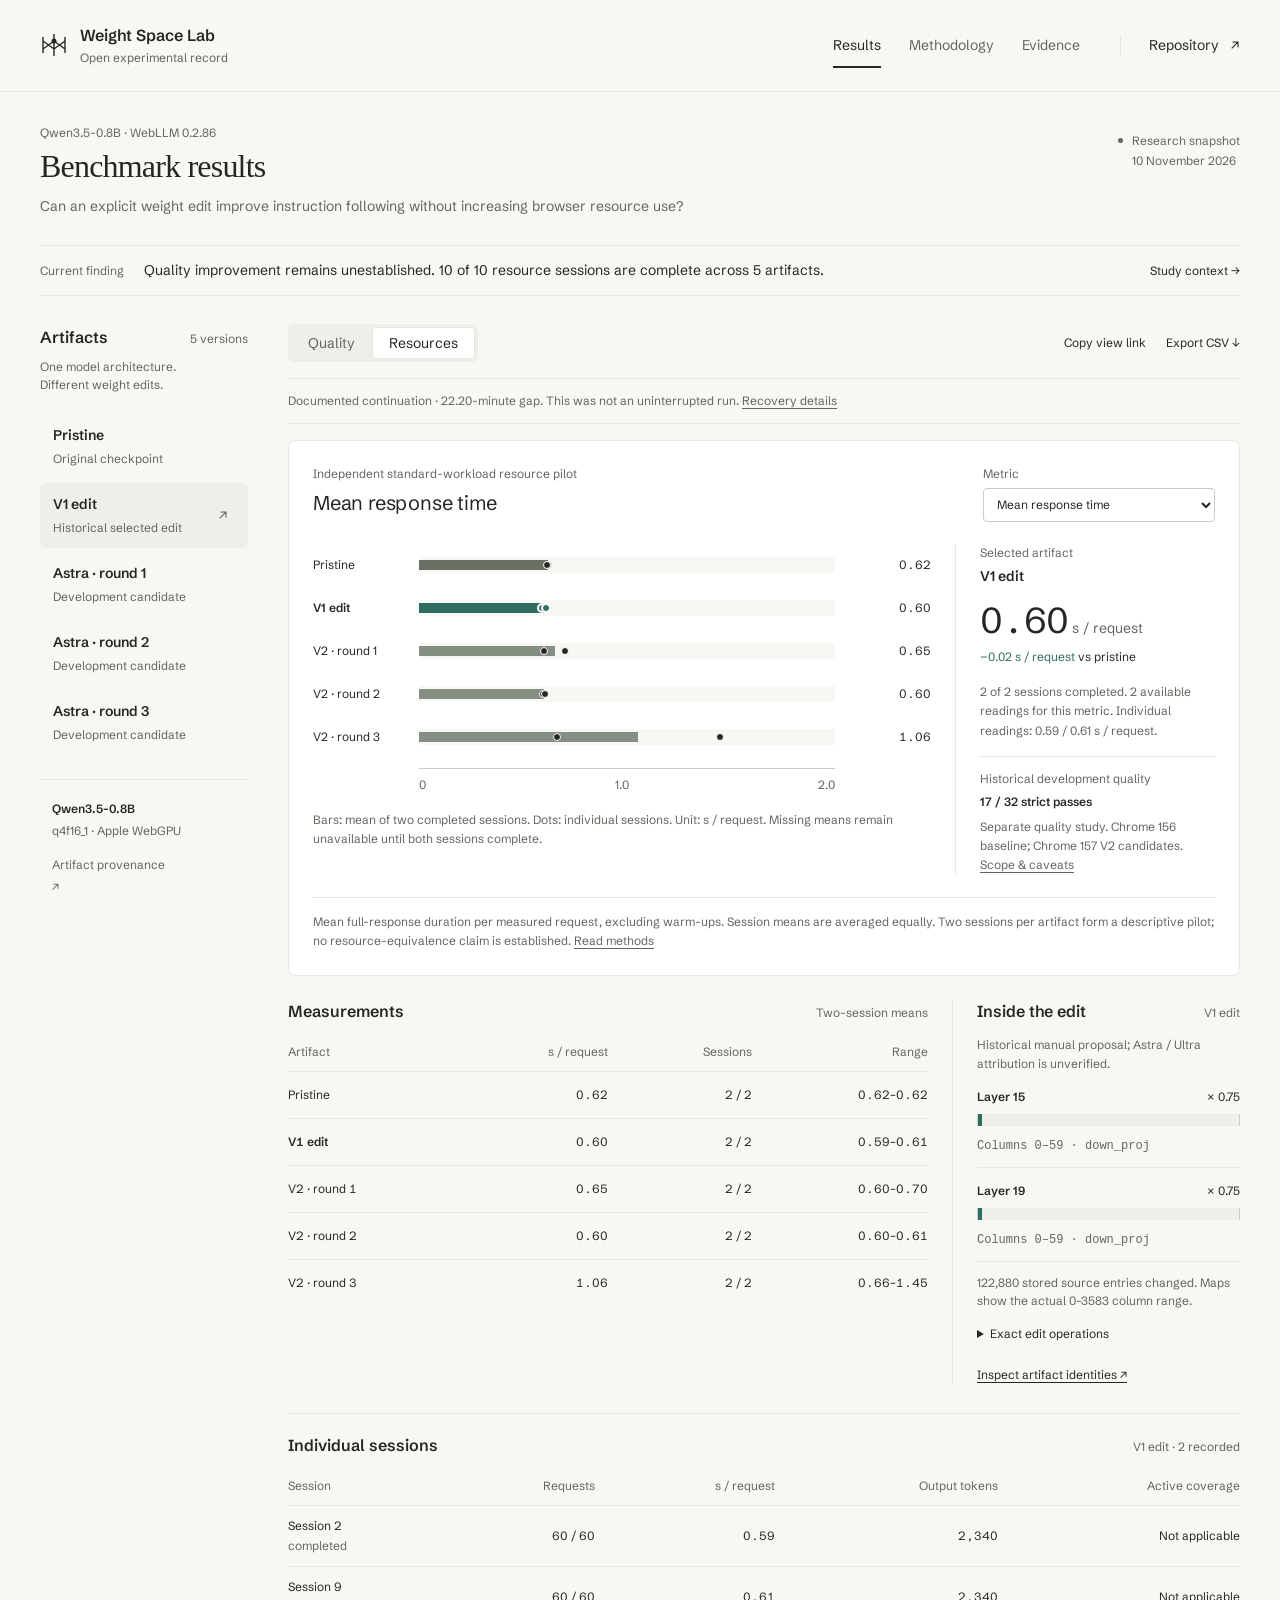
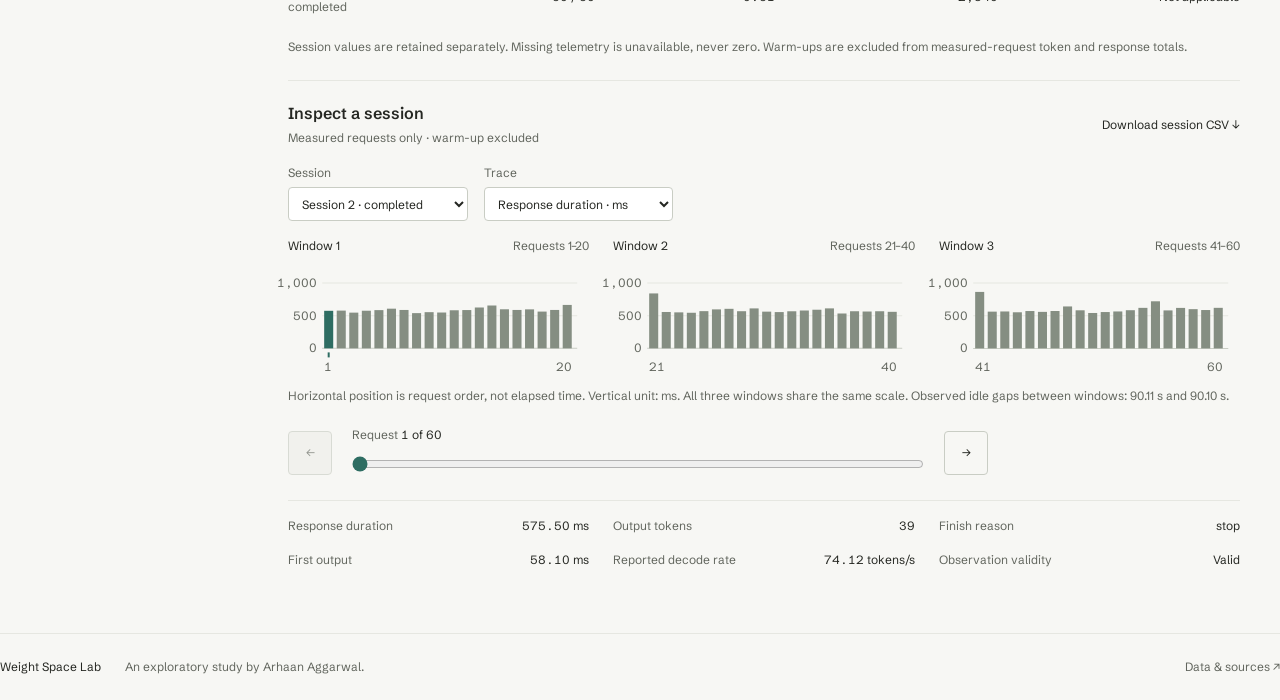
==== commit fd0ce2a8: "Publish interactive research workbench with audited resource comparisons" ====
--- a/site/index.html
+++ b/site/index.html
@@ -3,204 +3,115 @@
 <head>
   <meta charset="utf-8">
   <meta name="viewport" content="width=device-width, initial-scale=1">
-  <meta name="description" content="A small model, edited weights, and a measured question: can instruction following improve without increasing browser resource use? Explore Weight Space Lab’s evidence.">
-  <meta name="theme-color" content="#ff8126">
-  <title>Weight Space Lab — the measured experiment</title>
-  <link rel="icon" href="assets/favicon.svg" type="image/svg+xml">
-  <link rel="preload" href="assets/schibsted-grotesk-extrabold.ttf" as="font" type="font/ttf" crossorigin>
-  <link rel="stylesheet" href="styles.css">
-  <script src="app.js" defer></script>
+  <meta name="theme-color" content="#f7f7f4">
+  <meta name="description" content="An open research workbench for inspecting weight edits, instruction-following quality, and measured WebLLM resource use.">
+  <title>Weight Space Lab · Research workbench</title>
+  <link rel="icon" href="assets/favicon.svg?v=research-20261110" type="image/svg+xml">
+  <link rel="preload" href="assets/schibsted-grotesk-regular.ttf" as="font" type="font/ttf" crossorigin>
+  <link rel="stylesheet" href="styles.css?v=research-20261110">
+  <script src="app.js?v=research-20261110" defer></script>
 </head>
 <body>
-  <a class="skip-link" href="#results">Skip to results</a>
-  <header class="masthead frame">
-    <a class="wordmark" href="#top" aria-label="Weight Space Lab, top">Weight Space Lab</a>
-    <nav aria-label="Main navigation">
-      <a href="#results">Results</a>
-      <a href="#resources">Resources</a>
-      <a href="#next">Next</a>
-      <a href="https://github.com/Arhaan2/weight-space-lab">GitHub</a>
-    </nav>
-  </header>
-  <main>
-    <section class="hero frame" id="top" aria-labelledby="page-title">
-      <h1 id="page-title"><span class="headline-line"><span>Weight Space</span></span><span class="headline-line"><span>Lab</span></span></h1>
-      <div class="hero-bottom">
-        <p class="hero-intro">Editing a small model’s weights to improve instruction following, while keeping browser resource use level or lower.</p>
-        <a class="button primary" href="#results">Explore results <span aria-hidden="true">↗</span></a>
+<a class="skip-link" href="#main">Skip to research</a>
+<header class="site-header">
+  <a class="brand" href="#results" aria-label="Weight Space Lab results">
+    <svg class="brand-mark" width="28" height="28" viewBox="0 0 28 28" fill="none" aria-hidden="true"><path d="M3 6v16M14 3v22M25 6v16M3 10l11 8 11-8M3 18l11-8 11 8" stroke="currentColor" stroke-width="1.4"/><circle cx="14" cy="10" r="2.5" fill="currentColor"/></svg>
+    <span>Weight Space Lab<span class="brand-subline">Open experimental record</span></span>
+  </a>
+  <nav class="primary-nav" aria-label="Research views">
+    <a href="#results" data-route="results" aria-current="page">Results</a>
+    <a href="#methodology" data-route="methodology">Methodology</a>
+    <a href="#evidence" data-route="evidence">Evidence</a>
+  </nav>
+  <a class="repository-link" href="https://github.com/Arhaan2/weight-space-lab">Repository <span aria-hidden="true">↗</span></a>
+</header>
+<main id="main" class="shell">
+  <section id="results" class="route-view" aria-labelledby="results-heading">
+    <div class="page-heading">
+      <div><p class="eyebrow">Qwen3.5-0.8B · WebLLM 0.2.86</p><h1 id="results-heading">Benchmark results</h1><p class="page-intro">Can an explicit weight edit improve instruction following without increasing browser resource use?</p></div>
+      <div class="snapshot"><span class="snapshot-dot" aria-hidden="true"></span> Research snapshot<span id="snapshot-date">10 November 2026</span></div>
+    </div>
+    <div class="finding-strip"><span class="finding-label">Current finding</span><p id="current-finding"><!-- CURRENT_FINDING_START -->
+Quality improvement remains unestablished. 10 of 10 resource sessions are complete across 5 artifacts.
+<!-- CURRENT_FINDING_END --></p><a href="#methodology">Study context <span aria-hidden="true">→</span></a></div>
+    <div class="interactive-workspace" hidden>
+      <aside class="artifact-rail" aria-label="Weight artifacts">
+        <div class="rail-heading"><h2>Artifacts</h2><span>5 versions</span></div>
+        <p class="rail-note">One model architecture.<br>Different weight edits.</p>
+        <div id="artifact-list" class="artifact-list"></div>
+        <div class="rail-foot"><p>Qwen3.5-0.8B</p><span>q4f16_1 · Apple WebGPU</span><a href="#evidence">Artifact provenance <span aria-hidden="true">↗</span></a></div>
+      </aside>
+      <div class="comparison-workspace">
+        <div class="workspace-toolbar">
+          <div class="segmented" role="group" aria-label="Evidence type"><button type="button" data-view="quality" aria-pressed="true">Quality</button><button type="button" data-view="resources" aria-pressed="false">Resources</button></div>
+          <label class="mobile-artifact">Artifact<select id="mobile-model" aria-label="Selected weight artifact"></select></label>
+          <div class="toolbar-actions"><button class="text-button" id="copy-link" type="button">Copy view link</button><button class="text-button" id="export-csv" type="button">Export CSV <span aria-hidden="true">↓</span></button></div>
+        </div>
+        <div id="resource-context" class="resource-context" hidden></div>
+        <div class="comparison-panel" data-ui>
+          <div class="panel-heading"><div><p class="eyebrow" id="study-label">Historical V1 · held-out set</p><h2 id="chart-title">Strict prompt accuracy</h2></div><div class="filter-fields"><label id="scope-field">Prompt set<select id="scope"><option value="heldout">V1 held-out · 128</option><option value="development">Development · 32</option></select></label><label>Metric<select id="metric"></select></label></div></div>
+          <div class="chart-detail-grid">
+            <div class="chart-column"><div id="comparison-chart" class="comparison-chart" aria-label="Artifact comparison"></div><p id="chart-caption" class="chart-caption"></p></div>
+            <aside id="selected-detail" class="selected-detail" aria-label="Selected artifact measurement"></aside>
+          </div>
+          <div id="scope-note" class="scope-note"></div>
+        </div>
+        <div class="evidence-grid">
+          <section class="measurements-panel" aria-labelledby="measurements-heading"><div class="section-heading"><h2 id="measurements-heading">Measurements</h2><span id="table-scope"></span></div><div id="measurement-table"></div></section>
+          <section class="edit-panel" aria-labelledby="edit-heading"><div class="section-heading"><h2 id="edit-heading">Inside the edit</h2><span id="edit-version"></span></div><div id="edit-detail"></div></section>
+        </div>
+        <section class="session-panel" id="session-panel" hidden aria-labelledby="session-heading"><div class="section-heading"><h2 id="session-heading">Individual sessions</h2><span id="session-count"></span></div><div id="session-table"></div></section>
       </div>
-      <div class="hero-context">
-        <p>Qwen3.5-0.8B<br>Running locally in WebLLM</p>
-        <p>The first study is complete.<br>Its quality result is inconclusive.</p>
-      </div>
-    </section>
-
-    <section class="results section sky" id="results" aria-labelledby="results-title">
-      <div class="frame">
-        <div class="section-opening">
-          <h2 class="reveal" id="results-title">One extra pass</h2>
-          <p class="lead reveal">The edited model passed 70 of 128 held-out prompts. The original passed 69. The uncertainty is larger than that difference.</p>
-        </div>
-        <div class="comparison" data-ui>
-          <div class="comparison-controls" hidden id="comparison-controls">
-            <fieldset><legend>Prompt set</legend><div class="segmented"><button type="button" data-split="heldout" aria-pressed="true">Held-out</button><button type="button" data-split="development" aria-pressed="false">Development</button></div></fieldset>
-            <fieldset><legend>Scoring</legend><div class="segmented"><button type="button" data-metric="strict" aria-pressed="true">Strict</button><button type="button" data-metric="loose" aria-pressed="false">Loose</button></div></fieldset>
-          </div>
-          <p id="comparison-context" class="comparison-context">V1 held-out IFEval · Strict prompt compliance · Higher is better</p>
-          <div class="score-pair" aria-live="polite" aria-atomic="true">
-            <div class="score-arm reveal"><span class="arm-label">Original</span><p class="score"><strong id="baseline-score">69</strong><span id="baseline-denominator">/128</span></p><p class="score-rate" id="baseline-rate">53.91% of prompts</p></div>
-            <div class="score-arm reveal"><span class="arm-label">Edited</span><p class="score"><strong id="candidate-score">70</strong><span id="candidate-denominator">/128</span></p><p class="score-rate" id="candidate-rate">54.69% of prompts</p></div>
-          </div>
-          <div class="quality-bars" role="img" aria-label="Strict held-out compliance: original 53.91 percent; edited 54.69 percent." id="quality-bars">
-            <div class="quality-bar"><span>Original</span><div class="bar-track"><div id="baseline-bar" class="bar-fill" style="transform:scaleX(.5390625)"></div></div><span id="baseline-bar-label">53.91%</span></div>
-            <div class="quality-bar"><span>Edited</span><div class="bar-track"><div id="candidate-bar" class="bar-fill candidate-fill" style="transform:scaleX(.546875)"></div></div><span id="candidate-bar-label">54.69%</span></div>
-            <div class="bar-scale"><span>0% of prompts</span><span>100%</span></div>
-          </div>
-          <p id="comparison-note" class="chart-note">+0.78 percentage points. A positive estimate, with no established improvement or equivalence.</p>
-        </div>
-
-        <div class="evidence-row">
-          <figure class="evidence-figure reveal" data-ui>
-            <figcaption>V1 strict held-out outcomes</figcaption>
-            <div class="outcome-strip" role="img" aria-label="Strict scoring: 8 prompts improved, 7 regressed, 113 tied, out of 128."><div class="outcome-improved" style="flex:8"></div><div class="outcome-regressed" style="flex:7"></div><div class="outcome-tied" style="flex:113"></div></div>
-            <dl class="outcome-legend"><div><dt><i class="swatch improved"></i>Improved</dt><dd>8</dd></div><div><dt><i class="swatch regressed"></i>Regressed</dt><dd>7</dd></div><div><dt><i class="swatch tied"></i>Tied</dt><dd>113</dd></div></dl>
-            <p>Strict scoring, 128 paired prompts. Gains and regressions nearly cancel.</p>
-          </figure>
-          <figure class="evidence-figure reveal" data-ui>
-            <figcaption>V1 strict held-out uncertainty</figcaption>
-            <div class="interval-chart" role="img" aria-label="Strict compliance difference: positive 0.78 percentage points. 95 percent interval from negative 5.47 to positive 7.03 percentage points.">
-              <div class="interval-zero"><span>0</span></div><div class="interval-range"></div><div class="interval-estimate"><span>+0.78</span></div>
-              <div class="interval-labels"><span>−5.47</span><span>+7.03</span></div>
-            </div>
-            <p>95% paired bootstrap interval, in percentage points. 10,000 prompt-cluster resamples.</p>
-          </figure>
-        </div>
-        <p class="source-note reveal">V1 used a 128-prompt subset of official IFEval, containing 173 instructions. <a href="https://github.com/Arhaan2/weight-space-lab/blob/43a01f81ededd3b5f7b9c24997ce6c720db84c0f/reports/ifeval-browser-v1-final/README.md">Read the complete result</a>.</p>
-      </div>
-    </section>
-
-    <section class="method section" id="method" aria-labelledby="method-title">
-      <div class="frame method-layout">
-        <div class="method-intro">
-          <h2 class="reveal" id="method-title">A small edit.<br>A real test.</h2>
-          <p class="lead reveal">Edit weights. Keep the architecture, tokenizer and deployment settings fixed.</p>
-          <p class="reveal">The first proposal was supplied manually and attributed to Astra / Ultra by the operator. Provider model identity and usage were not observed.</p>
-        </div>
-        <div class="method-exchanges">
-          <article class="exchange reveal">
-            <h3>Start with the original</h3>
-            <p>Qwen3.5-0.8B, using the same local WebGPU runtime for both arms. The development baseline passes 16 of 32 prompts under strict scoring.</p>
-          </article>
-          <article class="exchange reveal">
-            <h3>Scale two weight slices</h3>
-            <pre><code>Layers      15 and 19
-Tensor      mlp.down_proj.weight
-Columns     0–59
-Multiplier  0.75</code></pre>
-            <p class="response">122,880 stored BF16 entries changed. An independent checkpoint audit verified the saved edit before matching q4f16_1 conversion.</p>
-          </article>
-          <article class="exchange reveal">
-            <h3>Grade the deployed model</h3>
-            <p>Use independent instruction checkers, first on development prompts, then on the frozen held-out set. Keep failures and truncations in the denominator.</p>
-            <p class="response">Strict development compliance: 16/32 → 17/32. Held-out compliance: 69/128 → 70/128. The held-out evidence remains inconclusive.</p>
-          </article>
-        </div>
-      </div>
-    </section>
-
-    <section class="resources section dark" id="resources" aria-labelledby="resources-title">
-      <div class="frame">
-        <div class="section-opening">
-          <h2 class="reveal" id="resources-title">What did it cost?</h2>
-          <p class="lead reveal">V1 used fewer held-out tokens. Its standard Browser LLM Bench comparison was not run.</p>
-        </div>
-        <div class="resource-layout">
-          <figure class="token-figure reveal" data-ui>
-            <figcaption>Sampled output tokens</figcaption>
-            <div class="token-row"><span>Original</span><strong>68,243</strong><div class="token-track"><div class="token-fill original-tokens"></div></div></div>
-            <div class="token-row"><span>Edited</span><strong>60,189</strong><div class="token-track"><div class="token-fill edited-tokens"></div></div></div>
-            <div class="token-scale"><span>0</span><span>70,000 tokens</span></div>
-            <p class="token-difference">8,054 fewer output tokens</p>
-            <p>Same 128 held-out prompts. These are task outputs, excluding warm-ups.</p>
-          </figure>
-          <div class="resource-observations">
-            <div class="observation reveal"><p class="observation-value">1.748 <span>GB</span></p><p>GPUBuffer descriptor sampled maximum in both arms. Allocation accounting, not physical VRAM.</p></div>
-            <div class="observation reveal"><p class="observation-value">283.2 <span>MB</span></p><p>WASM address-space sampled maximum in both arms. Not a measurement of physical memory.</p></div>
-            <div class="observation reveal"><p class="observation-value">1,705 → 1,228 <span>s</span></p><p>Observed generation time. Sequential sessions and a candidate interruption prevent a controlled speedup claim.</p></div>
-          </div>
-        </div>
-        <div class="resource-caveat reveal"><p>The candidate’s first session stopped after 94 prompts; a separate continuation completed the remaining 34. These observations do not establish energy savings, equal resource use or better useful efficiency.</p><a href="results.json" download>Download measured data</a></div>
-      </div>
-    </section>
-
-    <section class="next section lime" id="next" aria-labelledby="next-title">
-      <div class="frame">
-        <div class="section-opening"><h2 class="reveal" id="next-title">The follow-up</h2><p class="lead reveal">Astra proposes edits. Qualifying candidates face the original browser workload.</p></div>
-        <div class="next-layout">
-          <div class="next-objective reveal">
-            <p class="large-number">&gt;16<span>/32</span></p><p>Strict development passes required, with no more than <strong>13,941 output tokens</strong> and the frozen deployment and memory limits.</p>
-            <p>Up to four proposals, each starting from the pristine checkpoint. If none qualifies, the original model stays selected.</p>
-          </div>
-          <!-- V2_STATUS_START -->
-          <div class="next-status reveal" id="v2-status" data-ui>
-            <h3>V2 evidence</h3>
-            <p id="v2-description">3 candidate development evaluations are complete. No edit qualified; the original model was retained. The combined quality and resource goal was not demonstrated.</p>
-            <dl class="status-list"><div><dt>Development tasks</dt><dd>32</dd></div><div><dt>Untouched final prompts</dt><dd>0</dd></div><div><dt>Standard resource comparison</dt><dd id="v2-resource-status">Skipped: pristine retained</dd></div></dl>
-            <p id="v2-limitation">No verified untouched final prompts remain. V2 quality results are development evidence, without fresh held-out confirmation.</p>
-          </div>
-        <!-- V2_STATUS_END -->
-        </div>
-        <!-- V2_RESULTS_START -->
-        <div class="v2-measurements">
-          <h3 class="reveal">Measured development</h3>
-          <p class="reveal">V2 reuses the saved original baseline and the same 32 prompts for every evaluated candidate. These are development-only measurements.</p>
-          <table class="development-table reveal" data-ui>
-            <caption>Strict and loose prompt passes, sampled output tokens, and eligibility under the frozen selection rule.</caption>
-            <thead><tr><th scope="col">Artifact</th><th scope="col">Strict</th><th scope="col">Loose</th><th scope="col">Output tokens</th><th scope="col">Qualifies</th></tr></thead>
-            <tbody>
-              <tr><th scope="row">Original baseline</th><td data-label="Strict">16/32</td><td data-label="Loose">17/32</td><td data-label="Output tokens">13,941</td><td data-label="Qualifies">Reference</td></tr>
-              <tr><th scope="row">Astra round 1</th><td data-label="Strict">16/32</td><td data-label="Loose">17/32</td><td data-label="Output tokens">15,019</td><td data-label="Qualifies">No</td></tr>
-              <tr><th scope="row">Astra round 2</th><td data-label="Strict">16/32</td><td data-label="Loose">17/32</td><td data-label="Output tokens">12,644</td><td data-label="Qualifies">No</td></tr>
-              <tr><th scope="row">Astra round 3</th><td data-label="Strict">16/32</td><td data-label="Loose">17/32</td><td data-label="Output tokens">12,591</td><td data-label="Qualifies">No</td></tr>
-            </tbody>
-          </table>
-          <p class="reveal">The saved baseline used Chrome 156.0.8078.80; evaluated candidates used Chrome 157.0.8103.39. Browser changes may also affect the development comparison. The separate resource protocol matches the browser for both artifacts.</p>
-          <p class="reveal">The initial browser attempt stopped before any model load and remains counted. The preserved stop limited the continuation to 3 real candidate evaluations.</p>
-          <p class="v2-provenance reveal">The editor was a fresh-context gpt-6-astra collaboration agent. Ultra effort, immutable provider identity and technical isolation were not verified. <a href="https://github.com/Arhaan2/weight-space-lab/blob/codex/results-site/reports/ifeval-browser-v2-collaboration-run/README.md">Read the execution report</a>.</p>
-          <p class="reveal"><strong>For a subsequent quality claim,</strong> a new study would need a baseline on the same current browser and a verified untouched final set.</p>
-
-        </div>
-        <!-- V2_RESULTS_END -->
-        <!-- V2_RESOURCE_PLAN_START -->
-        <div class="resource-plan reveal">
-          <div><h3>Resource comparison skipped</h3><p>No edit passed the frozen development gate. The original model was retained.</p></div>
-          <p>Pristine retained; no redundant comparison was run.</p>
-        </div>
-        <p class="source-note reveal">The A–B–B–A resource comparison was conditional on an eligible edit. No browser resource improvement or equality is established. <a href="https://github.com/Arhaan2/weight-space-lab/blob/43a01f81ededd3b5f7b9c24997ce6c720db84c0f/docs/ifeval-browser-quality-resource-protocol.md">Read the protocol</a>.</p>
-        <!-- V2_RESOURCE_PLAN_END -->
-      </div>
-    </section>
-
-    <section class="notes section" id="evidence" aria-labelledby="evidence-title">
-      <div class="frame notes-layout">
-        <h2 class="reveal" id="evidence-title">Read the evidence</h2>
-        <div class="notes-copy">
-          <p class="reveal"><strong>What does “strict” mean?</strong> A prompt passes only when every specified instruction passes the official strict checker. Loose scoring allows the evaluator’s defined response variations. It is not a general measure of answer quality.</p>
-          <p class="reveal"><strong>What stayed fixed?</strong> Both V1 artifacts used Qwen3.5-0.8B, q4f16_1, WebLLM 0.2.86 and the same compiled model library. Thinking was disabled, temperature was zero, and the output ceiling was 1,024 tokens.</p>
-          <p class="reveal"><strong>Why keep the uncertainty visible?</strong> The strict estimate is +0.78 percentage points, but the 95% interval spans −5.47 to +7.03. The data do not establish improvement or equivalence.</p>
-          <p class="reveal"><strong>Where are the full results?</strong> The <a href="https://github.com/Arhaan2/weight-space-lab/blob/43a01f81ededd3b5f7b9c24997ce6c720db84c0f/reports/ifeval-browser-v1-final/result.json">canonical V1 JSON</a> includes all four compliance metrics, paired outcomes, interruptions and resource accounting. The <a href="https://github.com/Arhaan2/weight-space-lab/blob/43a01f81ededd3b5f7b9c24997ce6c720db84c0f/docs/ifeval-v1-reproduction.md">reproduction record</a> carries immutable model, runtime and evaluator pins.</p>
-          <p class="reveal"><strong>Why no fresh V2 test?</strong> The <a href="https://github.com/Arhaan2/weight-space-lab/blob/43a01f81ededd3b5f7b9c24997ce6c720db84c0f/docs/ifeval-v2-final-data.md">final-data exposure audit</a> could not establish untouched official prompts. The existing V1 test is not reused as fresh confirmation.</p>
-          <p class="reveal"><strong>Whose work makes this possible?</strong> Qwen; WebLLM and MLC; Google Research IFEval and Ai2 RLVR-IFeval; <a href="https://github.com/gufranmirza/browser-llm-bench">Browser LLM Bench</a> by Gufran Mirza and Arhaan Aggarwal; and <a href="https://rikiyat.github.io/blog/weight-space-programming/">Sparks of Weight-Space Programming</a> by Rikiya Takehi, Jayden Teoh, Alex Zhang and Omar Khattab.</p>
-        </div>
-      </div>
-    </section>
-  </main>
-  <footer class="footer dark">
-    <div class="frame">
-      <div class="footer-top"><p>A measured experiment by<br><a href="https://github.com/Arhaan2">Arhaan Aggarwal</a></p><div><a href="https://github.com/Arhaan2/weight-space-lab">Source repository</a><a href="results.json">Public data</a><a href="#top">Back to top</a></div><p>Evidence snapshot<br>November 10, 2026</p></div>
-      <p class="footer-wordmark" aria-hidden="true">Weight Space Lab</p>
-      <p class="footer-credit">Project code under <a href="LICENSE.txt">MIT</a>. Model and dataset terms remain separate. Schibsted Grotesk under the <a href="assets/OFL.txt">SIL Open Font License</a>.</p>
     </div>
-  </footer>
+    <div id="static-evidence" class="static-evidence">
+<!-- STATIC_EVIDENCE_START -->
+<h2>Development quality · 32 prompts</h2><table class="data-table"><caption class="visually-hidden">Development results</caption><thead><tr><th scope="col">Artifact</th><th scope="col">Strict passes</th><th scope="col">Loose passes</th><th scope="col">Output tokens</th></tr></thead><tbody><tr><th scope="row">Pristine</th><td data-label="Strict passes">16/32</td><td data-label="Loose passes">17/32</td><td data-label="Output tokens">13,941</td></tr><tr><th scope="row">V1 edit</th><td data-label="Strict passes">17/32</td><td data-label="Loose passes">18/32</td><td data-label="Output tokens">13,903</td></tr><tr><th scope="row">Astra round 1</th><td data-label="Strict passes">16/32</td><td data-label="Loose passes">17/32</td><td data-label="Output tokens">15,019</td></tr><tr><th scope="row">Astra round 2</th><td data-label="Strict passes">16/32</td><td data-label="Loose passes">17/32</td><td data-label="Output tokens">12,644</td></tr><tr><th scope="row">Astra round 3</th><td data-label="Strict passes">16/32</td><td data-label="Loose passes">17/32</td><td data-label="Output tokens">12,591</td></tr></tbody></table><p>Development-only evidence. The saved baseline and V1 used Chrome 156; fresh Astra candidates used Chrome 157. No V2 edit qualified. No verified untouched final prompts remained; V2’s conditional resource comparison was skipped.</p><h2>Historical V1 held-out quality · 128 prompts</h2><table class="data-table"><caption class="visually-hidden">Historical V1 held-out results</caption><thead><tr><th scope="col">Artifact</th><th scope="col">Strict passes</th><th scope="col">Loose passes</th><th scope="col">Output tokens</th></tr></thead><tbody><tr><th scope="row">Pristine</th><td data-label="Strict passes">69/128</td><td data-label="Loose passes">74/128</td><td data-label="Output tokens">68,243</td></tr><tr><th scope="row">V1 edit</th><td data-label="Strict passes">70/128</td><td data-label="Loose passes">77/128</td><td data-label="Output tokens">60,189</td></tr></tbody></table><p>Strict prompt difference: +0.78 percentage points; paired 95% interval -5.47 to +7.03 points. The interval includes zero. The edited evaluation was interrupted after 94 outputs and continued for 34; historical timing does not establish a controlled resource gain.</p><h2>Independent all-artifact resource study</h2><p>Documented continuation. Integrity verification stopped before position 7; 6 completed sessions were retained. The gap after position 6 was 22.20 minutes. Both R3 observations remain included. Matching hardware/runtime does not establish uninterrupted or constant host conditions.</p><table class="data-table"><caption class="visually-hidden">Individual standard-workload resource sessions</caption><thead><tr><th scope="col">Session / artifact</th><th scope="col">Status</th><th scope="col">Requests</th><th scope="col">Output tokens</th><th scope="col">Response sum (s)</th><th scope="col">Sampled native peak (GB)</th></tr></thead><tbody><tr><th scope="row">1 · Pristine</th><td data-label="Status">completed</td><td data-label="Requests">60/60</td><td data-label="Output tokens">2,340</td><td data-label="Response sum (s)">37.24</td><td data-label="Sampled native peak (GB)">2.987</td></tr><tr><th scope="row">2 · V1 edit</th><td data-label="Status">completed</td><td data-label="Requests">60/60</td><td data-label="Output tokens">2,340</td><td data-label="Response sum (s)">35.55</td><td data-label="Sampled native peak (GB)">3.002</td></tr><tr><th scope="row">3 · Astra round 1</th><td data-label="Status">completed</td><td data-label="Requests">60/60</td><td data-label="Output tokens">2,340</td><td data-label="Response sum (s)">36.17</td><td data-label="Sampled native peak (GB)">3.010</td></tr><tr><th scope="row">4 · Astra round 2</th><td data-label="Status">completed</td><td data-label="Requests">60/60</td><td data-label="Output tokens">2,340</td><td data-label="Response sum (s)">35.90</td><td data-label="Sampled native peak (GB)">3.123</td></tr><tr><th scope="row">5 · Astra round 3</th><td data-label="Status">completed</td><td data-label="Requests">60/60</td><td data-label="Output tokens">2,340</td><td data-label="Response sum (s)">39.68</td><td data-label="Sampled native peak (GB)">2.994</td></tr><tr><th scope="row">6 · Astra round 3</th><td data-label="Status">completed</td><td data-label="Requests">60/60</td><td data-label="Output tokens">2,340</td><td data-label="Response sum (s)">86.96</td><td data-label="Sampled native peak (GB)">2.797</td></tr><tr><th scope="row">7 · Astra round 2</th><td data-label="Status">completed</td><td data-label="Requests">60/60</td><td data-label="Output tokens">2,340</td><td data-label="Response sum (s)">36.30</td><td data-label="Sampled native peak (GB)">2.986</td></tr><tr><th scope="row">8 · Astra round 1</th><td data-label="Status">completed</td><td data-label="Requests">60/60</td><td data-label="Output tokens">2,340</td><td data-label="Response sum (s)">42.08</td><td data-label="Sampled native peak (GB)">2.980</td></tr><tr><th scope="row">9 · V1 edit</th><td data-label="Status">completed</td><td data-label="Requests">60/60</td><td data-label="Output tokens">2,340</td><td data-label="Response sum (s)">36.58</td><td data-label="Sampled native peak (GB)">3.148</td></tr><tr><th scope="row">10 · Pristine</th><td data-label="Status">completed</td><td data-label="Requests">60/60</td><td data-label="Output tokens">2,340</td><td data-label="Response sum (s)">36.90</td><td data-label="Sampled native peak (GB)">3.198</td></tr></tbody></table><p>Two sessions per artifact are planned in mirrored order. Native footprint is sampled owned-Chrome-process-tree footprint in decimal GB, not physical VRAM. CPU, GPU and power coverage are retained in the complete JSON. No equivalence claim is established.</p><p><a href="results.json" download>Download complete results JSON</a> · <a href="https://github.com/Arhaan2/weight-space-lab/blob/43a01f81ededd3b5f7b9c24997ce6c720db84c0f/reports/ifeval-browser-v1-final/README.md">V1 report</a> · <a href="https://github.com/Arhaan2/weight-space-lab/blob/70a41ac9fc2f9e3bffa2d231ebfaba0819505995/reports/ifeval-browser-v2-collaboration-run/README.md">V2 report</a></p>
+<!-- STATIC_EVIDENCE_END -->
+    </div>
+    <p id="app-error" class="load-error" hidden>The interactive view could not start. The saved results below remain available, along with the complete JSON evidence.</p>
+    <noscript><p class="noscript-note">The saved results above are available without JavaScript. Enable JavaScript for artifact selection and interactive comparisons.</p></noscript>
+  </section>
+  <section id="methodology" class="route-view document-view" aria-labelledby="methodology-heading">
+    <div class="page-heading"><div><p class="eyebrow">Experimental design</p><h1 id="methodology-heading">Experimental methodology</h1><p class="page-intro">Three distinct studies connect weight edits, instruction following and browser measurements.</p></div><button type="button" class="outline-button print-button">Print methods</button></div>
+    <div class="method-overview"><div><h2>The research question</h2><p>Ask Astra to modify the weights of a small language model with an explicit benchmark objective. Measure quality and runtime behavior, then inspect whether any improvement survives a fair comparison.</p></div><div class="method-facts"><dl><div><dt>Base model</dt><dd>Qwen3.5-0.8B</dd></div><div><dt>Deployment</dt><dd>WebLLM 0.2.86 · q4f16_1</dd></div><div><dt>Quality benchmark</dt><dd>IFEval instruction following</dd></div><div><dt>Resource workload</dt><dd>Browser LLM Bench · standard</dd></div></dl></div></div>
+    <div class="study-ledger">
+      <article><div class="study-index">V1</div><div><h2>Historical edit and held-out evaluation</h2><p>A manually supplied edit was selected on 32 development prompts, then evaluated against the original on 128 held-out prompts. Strict prompt passes changed from 69 to 70. The paired 95% confidence interval crosses zero.</p><p class="method-limitation">The candidate run was interrupted and resumed. Its token and timing observations do not establish a controlled resource improvement.</p></div><span class="state-label">Inconclusive</span></article>
+      <article><div class="study-index">V2</div><div><h2>Fresh Astra proposals, bounded selection</h2><p>Three fresh-context gpt-6-astra proposals were evaluated on the same 32 development prompts. Qualification required more than 16 strict passes, at most 13,941 output tokens, and valid deployment and memory limits. None qualified.</p><p class="method-limitation">The saved baseline used Chrome 156; candidates used Chrome 157. No verified untouched final prompts remained. The conditional resource comparison was skipped.</p></div><span class="state-label">Pristine retained</span></article>
+      <article><div class="study-index">R</div><div><h2>Independent all-artifact resource study</h2><p>The follow-up protocol compares pristine, V1 and all three V2 edits on the original standard workload. Its mirrored order balances two sessions per artifact; eligibility in the earlier quality study is not required.</p><p class="method-limitation" id="resource-method-status"><!-- RESOURCE_METHOD_STATUS_START -->
+10 of 10 planned sessions are complete in the public report. Quality eligibility was not required. Two sessions per artifact form a descriptive pilot, not an equivalence test.
+<!-- RESOURCE_METHOD_STATUS_END --></p></div><span class="state-label" id="resource-method-state"><!-- RESOURCE_METHOD_STATE_START -->
+Complete
+<!-- RESOURCE_METHOD_STATE_END --></span></article>
+    </div>
+    <section class="methods-details" aria-labelledby="method-details-heading"><div class="section-heading"><h2 id="method-details-heading">Protocol details</h2><a href="research-methodology.json" download>Download methods JSON <span aria-hidden="true">↓</span></a></div><div id="methodology-detail"><!-- METHODS_DETAIL_START -->
+<details><summary>V1 historical quality</summary><div class="method-body"><p>Does the frozen edit improve instruction compliance on the selected evaluation subset?</p><p><strong>Scope.</strong> 32 development prompts; selected 128-prompt / 173-instruction Google IFEval evaluation subset. Not the full benchmark.</p><p><strong>Selection.</strong> Candidate frozen before the final comparison; final observations did not choose the edit.</p><dl><div><dt>Temperature</dt><dd>0</dd></div><div><dt>Top p</dt><dd>1</dd></div><div><dt>Seed</dt><dd>42</dd></div><div><dt>Thinking</dt><dd>False</dd></div><div><dt>Context positions</dt><dd>4096</dd></div><div><dt>Quality output cap positions</dt><dd>1024</dd></div><div><dt>Quality max sampled output tokens</dt><dd>1020</dd></div><div><dt>Quality request timeout seconds</dt><dd>120</dd></div><div><dt>Warmups per load</dt><dd>1</dd></div><div><dt>Warmup cap positions</dt><dd>16</dd></div><div><dt>Warmup max sampled tokens</dt><dd>12</dd></div><div><dt>Fresh conversation per request</dt><dd>True</dd></div></dl><ul><li>Strict 69/128 versus 70/128; difference +0.78125 percentage points, paired 95% interval −5.46875 to +7.03125 points. Improvement and equivalence are unestablished.</li><li>Candidate final execution was interrupted after 94 outputs and separately continued for 34 undispatched suffix items.</li><li>Final prompts are now exposed; historical outcomes cannot become new untouched confirmation.</li></ul><p><a href="https://github.com/Arhaan2/weight-space-lab/blob/43a01f81ededd3b5f7b9c24997ce6c720db84c0f/reports/ifeval-browser-v1-final/README.md">V1 result</a> · <a href="https://github.com/Arhaan2/weight-space-lab/blob/43a01f81ededd3b5f7b9c24997ce6c720db84c0f/docs/ifeval-v1-reproduction.md">V1 reproduction and exact source pins</a> · <a href="https://github.com/Arhaan2/weight-space-lab/blob/43a01f81ededd3b5f7b9c24997ce6c720db84c0f/reports/ifeval-browser-v1-final/item-ids.json">V1 selected item IDs</a></p></div></details>
+<details><summary>V2 adaptive development search</summary><div class="method-body"><p>Can Astra produce strict compliance above 16/32 using at most 13,941 sampled output tokens?</p><p><strong>Scope.</strong> Three actual Astra proposals evaluated on the same 32-prompt Ai2 RLVR-IFeval development set against the saved pristine baseline; no untouched final prompts.</p><p><strong>Selection.</strong> Require strict &gt; 16/32, tokens ≤ 13,941 and complete technical validation. Rank strict compliance, then fewer tokens, then earlier round; pristine wins quality ties.</p><dl><div><dt>Temperature</dt><dd>0</dd></div><div><dt>Top p</dt><dd>1</dd></div><div><dt>Seed</dt><dd>42</dd></div><div><dt>Thinking</dt><dd>False</dd></div><div><dt>Context positions</dt><dd>4096</dd></div><div><dt>Quality output cap positions</dt><dd>1024</dd></div><div><dt>Quality max sampled output tokens</dt><dd>1020</dd></div><div><dt>Quality request timeout seconds</dt><dd>120</dd></div><div><dt>Warmups per load</dt><dd>1</dd></div><div><dt>Warmup cap positions</dt><dd>16</dd></div><div><dt>Warmup max sampled tokens</dt><dd>12</dd></div><div><dt>Fresh conversation per request</dt><dd>True</dd></div></dl><ul><li>All three candidates scored strict 16/32 and loose 17/32. Pristine was retained under the frozen rule.</li><li>One adaptive editor trajectory; three fresh agents are not independent editor replications.</li><li>Historical baseline Chrome 156.0.8078.80 versus candidates 157.0.8103.39 prevents isolated weight-only causal attribution.</li><li>The original conditional resource comparison was skipped; the separately authorized all-edit pilot does not reopen this selection.</li></ul><p><a href="https://github.com/Arhaan2/weight-space-lab/blob/70a41ac9fc2f9e3bffa2d231ebfaba0819505995/reports/ifeval-browser-v2-collaboration-run/result.json">V2 development result</a> · <a href="https://github.com/Arhaan2/weight-space-lab/blob/43a01f81ededd3b5f7b9c24997ce6c720db84c0f/docs/ifeval-v2-final-data.md">Untouched-final-data audit</a></p></div></details>
+<details><summary>All-edit resource pilot</summary><div class="method-body"><p>How do pristine and every completed edit compare on the same current browser resource workload?</p><p><strong>Scope.</strong> Five artifacts × two browser sessions; 60 fixed-prompt measured requests per session. Quality qualification is not required. See the separate result for actual completion status.</p><p><strong>Selection.</strong> Include all five frozen deployed artifacts regardless of development quality; do not select retrospectively from resource outcomes.</p><p><strong>Aggregation.</strong> Compute each metric within each session first, then report both values and their equal-weight arithmetic mean/minimum/maximum. Artifact throughput is the mean of the two session throughput ratios, not pooled tokens divided by pooled seconds. Independently averaged throughput and milliseconds per token need not be reciprocals.</p><p><strong>Public resource workload prompt.</strong> “In three short sentences, explain why leaves change color in autumn.”</p><dl><div><dt>Temperature</dt><dd>0</dd></div><div><dt>Top p</dt><dd>1</dd></div><div><dt>Seed</dt><dd>42</dd></div><div><dt>Thinking</dt><dd>False</dd></div><div><dt>Context positions</dt><dd>4096</dd></div><div><dt>Output cap positions</dt><dd>64</dd></div><div><dt>Max sampled output tokens</dt><dd>60</dd></div><div><dt>Request timeout seconds</dt><dd>60</dd></div><div><dt>Warmups per load</dt><dd>1</dd></div><div><dt>Warmup cap positions</dt><dd>16</dd></div><div><dt>Warmup max sampled tokens</dt><dd>12</dd></div><div><dt>Fresh conversation per request</dt><dd>True</dd></div><div><dt>Measured requests per session</dt><dd>60</dd></div><div><dt>Windows</dt><dd>3</dd></div><div><dt>Requests per window</dt><dd>20</dd></div><div><dt>Between windows seconds</dt><dd>90</dd></div><div><dt>Baseline seconds</dt><dd>15</dd></div><div><dt>Final loaded idle seconds</dt><dd>30</dd></div><div><dt>Recovery seconds</dt><dd>15</dd></div><div><dt>Public workload prompt</dt><dd>In three short sentences, explain why leaves change color in autumn.</dd></div></dl><ul><li>Mirrored order balances a linear trend in session position, not necessarily elapsed time when durations differ. It is not randomized or fully counterbalanced and does not eliminate nonlinear drift or carryover.</li><li>One device and two sessions per artifact; 60 repeated fixed-prompt requests are not 60 independent experiments or a quality benchmark sample.</li><li>No significance, equivalence, general efficiency or fresh quality-preservation claim.</li><li>Fresh browser profile and IndexedDB do not imply a cold operating-system disk cache.</li><li>The historical Chrome-version mismatch concerns quality; the current resource environment is independently checked for matching.</li><li>Lower CPU/GPU activity or power rates with longer responses do not establish lower cumulative computation or energy; compare duration and coverage.</li></ul><p><a href="https://github.com/Arhaan2/weight-space-lab/blob/28f9b87dafefe05572272120a6d2295262bf7f69/docs/resource-all-edits-protocol.md">All-edit resource protocol</a> · <a href="https://github.com/Arhaan2/weight-space-lab/blob/28f9b87dafefe05572272120a6d2295262bf7f69/reports/resource-all-edits-v1/result.json">All-edit resource result</a></p></div></details>
+<details><summary>Documented resource continuation</summary><div class="method-body"><p>A filesystem integrity-preflight pause separates completed position6 from unused position7; this is not an uninterrupted run. The slow completed R3 observation remains included.</p><dl><div><dt>Preserved completed positions</dt><dd>1, 2, 3, 4, 5, 6</dd></div><div><dt>Continuation positions</dt><dd>7, 8, 9, 10</dd></div><div><dt>Failure stage</dt><dd>Integrity verification before position7 reservation; no session7 directory, load or generation existed.</dd></div><div><dt>Failure type</dt><dd>TimeoutExpired</dd></div><div><dt>Recovered file role</dt><dd>Protected historical V2 terminal result</dd></div><div><dt>Recovered bytes</dt><dd>10,135</dd></div><div><dt>Recovered SHA-256</dt><dd>d99b83a1ab12379af0fb4ae7549200f56c356e4180b7997afff1f27d53188761</dd></div><div><dt>Recovery method</dt><dd>Ordinary filesystem materialization completed after bounded read timeout; exact frozen bytes verified; no replacement or reconstruction.</dd></div><div><dt>Gap after position 6</dt><dd>1,331.75 seconds</dd></div><div><dt>Original calendar and total limits</dt><dd>Unchanged</dd></div><div><dt>Replaced completed sessions</dt><dd>0</dd></div><div><dt>Model dispatch retries</dt><dd>0</dd></div></dl><p>Hardware and runtime matching does not establish constant background host activity or uninterrupted conditions. Both R3 observations remain in the descriptive comparison.</p></div></details>
+<details><summary>Resource environment</summary><div class="method-body"><p>Matched hardware and runtime verified across the completed schedule.</p><dl><div><dt>Processor</dt><dd>Apple M4 Pro</dd></div><div><dt>Logical CPUs</dt><dd>14</dd></div><div><dt>Physical / unified memory</dt><dd>24 GiB (25,769,803,776 bytes)</dd></div><div><dt>Hardware model</dt><dd>Mac16,7</dd></div><div><dt>MacOS</dt><dd>26.6.2</dd></div><div><dt>Chrome</dt><dd>157.0.8103.39</dd></div><div><dt>Runtime</dt><dd>WebLLM 0.2.86</dd></div><div><dt>Quantization</dt><dd>q4f16_1</dd></div></dl><p>Memory is the operating system’s reported physical / unified capacity, converted from bytes to GiB. It is not a measurement of model memory or physical GPU residency.</p></div></details>
+<details><summary>Scoring and uncertainty</summary><div class="method-body"><dl><div><dt>Grader identity</dt><dd>official_ifeval:d273d53c0d49aa509641885b183d98facd8d2bb2697725f9a2efbaaec52074fd</dd></div><div><dt>Strict prompt</dt><dd>All instructions in the prompt must pass official strict checks.</dd></div><div><dt>Strict instruction</dt><dd>Passing instructions divided by scheduled instructions.</dd></div><div><dt>Loose</dt><dd>Official IFEval loose alternatives; secondary metric.</dd></div><div><dt>Truncations</dt><dd>Retained and graded</dd></div><div><dt>Reasoning policy</dt><dd>Extract answer after complete leading think block; no answer repair.</dd></div><div><dt>Grader timeout seconds</dt><dd>20</dd></div><div><dt>Grader retries</dt><dd>0</dd></div><div><dt>V1 uncertainty</dt><dd>10,000 paired prompt-cluster percentile bootstrap samples; seed 0, lexicographic item order and linear quantiles; not an equivalence test.</dd></div></dl></div></details>
+<details><summary>Telemetry definitions and coverage</summary><div class="method-body"><dl><div><dt>Sampled output tokens · tokens</dt><dd>Sum across measured requests; excludes warm-up and four injected boundary IDs. Measured completions None Different output lengths mean different realized work. Unavailable/null, never zero-filled</dd></div><div><dt>Total response time · ms</dt><dd>Sum of browser wall time around measured completion calls, including prefill and decode. Measured requests None Excludes load, warm-up and idle gaps; not full-session or decode-only time. Unavailable/null, never zero-filled</dd></div><div><dt>Response time per sampled token · ms/token</dt><dd>Within each session: summed response milliseconds divided by sampled output tokens. Across sessions: equal-weight mean of the two session values; it need not be the inverse of mean throughput. Session ratio of sums None Includes prefill overhead; output-length differences affect normalization. Unavailable/null, never zero-filled</dd></div><div><dt>Model load time · ms</dt><dd>Reported model load duration. One load None Separate from warm-up and session timing; browser cache policy does not guarantee a cold operating-system cache. Unavailable/null, never zero-filled</dd></div><div><dt>Profile session time · ms</dt><dd>Total measured profile duration, including prescribed baseline, idle and recovery phases. Browser profile None Separate from response time and controller-stage ledger time. Unavailable/null, never zero-filled</dd></div><div><dt>Peak accounted process footprint · decimal GB</dt><dd>Maximum sampled sum of per-process ri_phys_footprint during the profile, divided by 1e9. Dedicated Chrome process tree None Not globally deduplicated physical RAM; do not add GPU descriptors, WASM address space or RSS. Unavailable/null, never zero-filled</dd></div><div><dt>Final loaded-idle footprint · decimal GB</dt><dd>Median sampled footprint in the idle phase after the final active window. Dedicated Chrome process tree None A retained-memory observation, not all machine memory. Unavailable/null, never zero-filled</dd></div><div><dt>Recovery footprint · decimal GB</dt><dd>Median sampled footprint during recovery. Dedicated Chrome process tree None A remaining level, not the amount of memory freed. Unavailable/null, never zero-filled</dd></div><div><dt>CPU capacity · %</dt><dd>Time-weighted complete process-tree CPU intervals divided by logical CPU count. Dedicated Chrome process tree Valid, wholly contained active-interval duration divided by total active duration 100% means total logical CPU capacity under this normalization, not one core. This is an activity rate, not cumulative computation; a lower rate with a longer response does not establish less total work. Unavailable/null, never zero-filled</dd></div><div><dt>Experimental GPU time · ms/s</dt><dd>Driver-accounted command-buffer time per elapsed second via AGX AppUsage. Dedicated Chrome process tree, including rendering Valid, wholly contained active-interval duration divided by total active duration Not GPU utilization, occupancy, arithmetic-operation count or model-only time; queues may overlap and counter changes invalidate intervals. This is a rate: lower GPU milliseconds per second with a longer response does not establish less cumulative work. Unavailable/null, never zero-filled</dd></div><div><dt>GPU buffer descriptors · bytes</dt><dd>Sampled maximum of WebGPU buffer descriptor byte accounting. WebGPU allocation bookkeeping None Not physical VRAM or residency. Unavailable/null, never zero-filled</dd></div><div><dt>WASM address space · bytes</dt><dd>Sampled maximum of WebAssembly linear-memory byte length. WASM linear address space None Not physical residency; do not add to native footprint. Unavailable/null, never zero-filled</dd></div><div><dt>Host subsystem power · W</dt><dd>Observed CPU/GPU/ANE subsystem estimate, interval-weighted over valid active intervals. Whole-host subsystems Valid, wholly contained active-interval duration divided by total active duration Not wall power or model watts; unprivileged capture may leave it unavailable. Watts are a rate, not energy: lower power with longer duration does not establish lower joules. Unavailable/null, never zero-filled</dd></div><div><dt>Host subsystem energy · J</dt><dd>Original merger integrates observed power-interval overlap across first-active to last-active bounds; may include between-burst idle. Whole-host subsystems Original observed covered-interval duration; missing intervals are not filled Not request-only energy or causal model energy; five-second observed pre-run baseline where available. Unavailable/null, never zero-filled</dd></div><div><dt>Mean response time · ms/request</dt><dd>Summed measured response time divided by measured request count. Session None A mean within a session does not add independent experimental replicates. Unavailable/null, never zero-filled</dd></div><div><dt>End-to-end output throughput · tokens/s</dt><dd>Within each session: summed measured output tokens divided by summed response seconds. Across two sessions: equal-weight arithmetic mean of those two ratios, not a pooled token/second ratio. Session ratio of sums None Not a mean of request rates, decode-only throughput or equal work when lengths differ. Unavailable/null, never zero-filled</dd></div></dl></div></details>
+<details><summary>Reproduction and preserved failures</summary><div class="method-body"><ul><li>Use pinned source model/data revisions and released ordered item IDs; selection reruns without private exclusions may differ.</li><li>Reconstruct each independent deterministic source transformation and verify complete source/deployment manifest identities.</li><li>Verify current environment, actual fetched model/runtime bytes, per-session manifests and durable accounting before interpreting resource differences.</li><li>Public hashes and aggregates support reconstruction and arithmetic audits; withheld raw outputs and private custody records are needed for independent original regrading and editor-access verification.</li><li>V1 conversion-environment failure and the 94+34 manually continued candidate final evaluation remain documented.</li><li>V2 initial sandbox failure generated nothing but consumed one browser attempt; only three real candidate evaluations remained.</li><li>V2 round 3 offline grading stopped before any checker call after completed browser output and cleanup. Exact-byte recovery and one 27.657-second offline pass added zero model loads/generations or editor calls. Nineteen harness files, 171 pinned evaluator payloads and four frozen inputs were recovered; 347 unavailable bytecodes were quarantined; the 758/758 frozen-input preflight matched.</li><li>The all-artifact resource study stopped after six completed sessions when the position-7 integrity check timed out on an offloaded protected historical file. The failed check charged 28.943 seconds, with no session-7 reservation, model load or generation. The original 10,135 bytes were later ordinarily materialized with the exact frozen hash and no overwrite. A separate continuation is limited to original positions 7–10 under the retained clocks and deadline. The slow second R3 observation and the inter-session gap remain part of the evidence; no uninterrupted run is claimed.</li></ul></div></details>
+<!-- METHODS_DETAIL_END --></div></section>
+    <div class="next-question"><h2>What would support a stronger claim?</h2><p>A subsequent quality study would need a newly measured baseline on the same current browser and a verified untouched final set. Resource conclusions would need more repeated sessions, with the same workload and explicit counter scope.</p></div>
+  </section>
+  <section id="evidence" class="route-view document-view" aria-labelledby="evidence-heading">
+    <div class="page-heading"><div><p class="eyebrow">Provenance and reuse</p><h1 id="evidence-heading">Data and provenance</h1><p class="page-intro">Public reports, artifact identities and machine-readable results behind every view.</p></div><a class="outline-button" href="citation.cff" download>Download citation <span aria-hidden="true">↓</span></a></div>
+    <div class="download-row"><a href="results.json" download><span>Results dataset</span><small>JSON · exact reported observations</small><span aria-hidden="true">↓</span></a><a href="research-methodology.json" download><span>Research methodology</span><small>JSON · scope and definitions</small><span aria-hidden="true">↓</span></a><!-- RESOURCE_DOWNLOAD_START -->
+<a href="resource-study.json" download><span>Resource sessions</span><small>JSON · sessions and telemetry</small><span aria-hidden="true">↓</span></a>
+<!-- RESOURCE_DOWNLOAD_END --></div>
+    <section><div class="section-heading"><h2>Source documents</h2><span>Public experimental record</span></div><div id="source-list" class="source-list"><a href="https://github.com/Arhaan2/weight-space-lab">Open the source repository <span aria-hidden="true">↗</span></a></div></section>
+    <section class="identity-section"><div class="section-heading"><h2>Artifact identities</h2><span>SHA-256 · deployment artifacts</span></div><div id="identity-table"></div><p class="small-note">The source checkpoint and deployed quantized artifact are different objects. Complete hashes and edit operations are retained in the downloadable data.</p></section>
+    <div class="credit-grid"><section><h2>Built on open work</h2><p><a href="https://github.com/gufranmirza/browser-llm-bench">Browser LLM Bench</a> by Gufran Mirza and Arhaan Aggarwal supplies the resource workload. Instruction-following evaluation builds on <a href="https://github.com/google-research/google-research/tree/master/instruction_following_eval">Google’s IFEval</a> and the <a href="https://huggingface.co/datasets/allenai/RLVR-IFeval">Ai2 RLVR-IFeval development data</a>.</p><p>Model: <a href="https://huggingface.co/Qwen/Qwen3.5-0.8B">Qwen</a>. Browser runtime: <a href="https://github.com/mlc-ai/web-llm">WebLLM / MLC</a>. The repository records the underlying weight-space research and experiment history.</p></section><section><h2>How to read this record</h2><p>This is an experimental research record, not a peer-reviewed result. Development performance, held-out quality, and resource measurements are separate evidence scopes. Missing observations remain unavailable.</p><p>Code and site: <a href="LICENSE.txt">MIT license</a>. Self-hosted Schibsted Grotesk: <a href="assets/OFL.txt">SIL Open Font License</a>.</p></section></div>
+  </section>
+</main>
+<footer class="site-footer"><span>Weight Space Lab</span><p>An exploratory study by Arhaan Aggarwal.</p><a href="#evidence">Data &amp; sources <span aria-hidden="true">↗</span></a></footer>
+<div id="announcement" class="visually-hidden" role="status" aria-live="polite" aria-atomic="true"></div>
+<!-- RESEARCH_DATA_START -->
+<script id="research-data" type="application/json">{"schema_version":1,"project":"Weight Space Lab","updated":"2026-11-10","model":{"name":"Qwen3.5-0.8B","revision":"2fc06364715b967f1860aea9cf38778875588b17","runtime":"WebLLM 0.2.86","quantization":"q4f16_1","backend":"Apple WebGPU"},"v1":{"status":"completed_inconclusive","development":{"baseline":{"strict":16,"loose":17,"total":32,"output_tokens":13941,"generation_seconds":263.5452995605469},"candidate":{"strict":17,"loose":18,"total":32,"output_tokens":13903,"generation_seconds":266.79330004882814}},"heldout":{"metrics":{"instruction_loose":{"baseline":{"denominator":173,"numerator":112,"value":0.6473988439306358},"candidate":{"denominator":173,"numerator":116,"value":0.6705202312138728},"ci95_percentage_points":[-2.9069767441860463,7.6923076923076925],"difference_percentage_points":2.312138728323699},"instruction_strict":{"baseline":{"denominator":173,"numerator":106,"value":0.6127167630057804},"candidate":{"denominator":173,"numerator":108,"value":0.6242774566473989},"ci95_percentage_points":[-3.8461538461538463,6.2857142857142865],"difference_percentage_points":1.1560693641618496},"prompt_loose":{"baseline":{"denominator":128,"numerator":74,"value":0.578125},"candidate":{"denominator":128,"numerator":77,"value":0.6015625},"ci95_percentage_points":[-3.90625,8.59375],"difference_percentage_points":2.34375},"prompt_strict":{"baseline":{"denominator":128,"numerator":69,"value":0.5390625},"candidate":{"denominator":128,"numerator":70,"value":0.546875},"ci95_percentage_points":[-5.46875,7.03125],"difference_percentage_points":0.78125}},"paired_prompt_outcomes":{"loose":{"improved":10,"regressed":7,"tied":111,"unresolved":0},"strict":{"improved":8,"regressed":7,"tied":113,"unresolved":0}},"arms":{"baseline":{"accounting":{"ambiguous_dispatch_outcomes":0,"attempted_model_failures":0,"attempted_scored_requests":128,"dispatched_without_observed_output":0,"execution_status_counts":{"ok":69,"truncated":59},"graded_outputs":128,"grader_errors":0,"grader_timeouts":0,"missing_outputs_including_unexecuted":0,"natural_completions":69,"scheduled_prompts":128,"scored_generated_tokens":68243,"scored_generation_seconds":1704.5630007324219,"scored_input_tokens":8745,"scored_requests_with_unknown_duration":0,"scored_requests_with_unknown_tokens":0,"truncations":59,"unexecuted_slots":0},"allocation_sampled_maxima":{"eventLoopDelayMs":15305.599999904633,"gpuBufferBytes":1747697720,"heapBytes":null,"wasmBytes":283181056},"source_checkpoint_sha256":"f3272ddbea59cc854268e91e387416cd84a633a97ae7d9cfaa1325890eac602d","deployed_artifact_sha256":"5ead3e9c60107ab7168bee5373f6cd636c839b82557fed6550aaaa30170aa5b0"},"candidate":{"accounting":{"ambiguous_dispatch_outcomes":0,"attempted_model_failures":0,"attempted_scored_requests":128,"dispatched_without_observed_output":0,"execution_status_counts":{"ok":77,"truncated":51},"graded_outputs":128,"grader_errors":0,"grader_timeouts":0,"missing_outputs_including_unexecuted":0,"natural_completions":77,"scheduled_prompts":128,"scored_generated_tokens":60189,"scored_generation_seconds":1227.9859008789062,"scored_input_tokens":8745,"scored_requests_with_unknown_duration":0,"scored_requests_with_unknown_tokens":0,"truncations":51,"unexecuted_slots":0},"allocation_sampled_maxima":{"eventLoopDelayMs":9645,"gpuBufferBytes":1747697720,"heapBytes":null,"wasmBytes":283181056},"source_checkpoint_sha256":"f9c767c06ec3c17dbdfedc43b695d64d025ae7393d3f425cee71ef45c358d6bf","deployed_artifact_sha256":"6e18cc4906ce18786b9197bcc7fb5f93ffc706d808b0809150349546eef3627b"}}},"edit":{"operation":"scale_columns","layers":[15,19],"tensor":"mlp.down_proj.weight","columns":[0,59],"scale":0.75,"changed_bf16_entries":122880,"editor_attribution":"Operator-attributed Astra / Ultra; provider identity and usage not observed."}},"v2":{"status":"complete","description":"3 candidate development evaluations are complete. No edit qualified; the original model was retained. The combined quality and resource goal was not demonstrated.","proposal_limit":4,"development_prompts":32,"untouched_final_prompts":0,"resource_session_order":["A","B","B","A"],"requests_per_resource_session":60,"resource_status":"pristine_retained_no_comparison","qualification":{"strict_passes_greater_than":16,"output_tokens_at_most":13941},"resource_status_label":"Skipped: pristine retained","limitation":"No verified untouched final prompts remain. V2 quality results are development evidence, without fresh held-out confirmation.","execution":{"schema_version":1,"kind":"sanitized_v2_collaboration_result","updated_at_utc":"2026-11-10T22:05:38.806569+00:00","study_sha256":"bf38a30cb9bd0bac1b4afc2167b9293c32bb4d61b1af3e178a0f474e502b4e0c","continuation_sha256":"b25f884b71c2c538fbbd2659a09bcc0ee12a6e0bce824596fe07ca717324a82c","status":"complete","joint_goal_status":"no_qualifying_edit","model":"Qwen3.5-0.8B","runtime":"WebLLM 0.2.86 / MLC","quantization":"q4f16_1","benchmark":"32-prompt Ai2 RLVR-IFeval development set","baseline":{"strict_passes":16,"loose_passes":17,"denominator":32,"scored_output_tokens":13941,"natural_completions":20,"truncations":12,"generation_seconds":263.5452995605469,"technically_valid":true,"unresolved_grader_errors":0},"baseline_environment":{"chrome_version":"156.0.8078.80","user_agent":"Mozilla/5.0 (Macintosh; Intel Mac OS X 10_15_7) AppleWebKit/537.36 (KHTML, like Gecko) Chrome/156.0.0.0 Safari/537.36","platform":"MacIntel","hardware_concurrency":14},"rounds":[{"round":1,"status":"completed","editor_dispatched":true,"metrics":{"strict_passes":16,"loose_passes":17,"denominator":32,"scored_output_tokens":15019,"natural_completions":18,"truncations":14,"generation_seconds":279.5922004394531,"technically_valid":true,"unresolved_grader_errors":0},"qualifies":false,"artifact_sha256":"704590e6512285752e25795f2a81c389429ed662bf80f58d5a89227ea89e40fc","editor_delivery_turns":1,"graded_evidence_sha256":"0fc4469b07b234421ba259032baf77b5c88beba570c7282b5d43c9a782cbdbb6","deployment_limits_satisfied":true,"memory_limits_satisfied":true,"paired_outcomes":{"strict":{"improvements":1,"regressions":1,"ties":30,"unresolved":0},"loose":{"improvements":1,"regressions":1,"ties":30,"unresolved":0}},"source_edit":{"result_sha256":"d182b6945dc2dff8e261c6e6a9467aa574019952bc75682da0059eabbef8e870","changed_stored_entries":122880,"changed_numerical_entries":122880,"targeted_coordinates":122880},"weight_operations":[{"op":"scale_columns","tensor":"model.language_model.layers.15.mlp.down_proj.weight","columns":[2014,2015,2016,2017,2018,2019,2020,2021,2022,2023,2024,2025,2026,2027,2028,2029,2030,2031,2032,2033,2034,2035,2036,2037,2038,2039,2040,2041,2042,2043,2044,2045,2046,2047,2048,2049,2050,2051,2052,2053,2054,2055,2056,2057,2058,2059,2060,2061,2062,2063,2064,2065,2066,2067,2068,2069,2070,2071,2072,2073],"factor":0.75},{"op":"scale_columns","tensor":"model.language_model.layers.19.mlp.down_proj.weight","columns":[3524,3525,3526,3527,3528,3529,3530,3531,3532,3533,3534,3535,3536,3537,3538,3539,3540,3541,3542,3543,3544,3545,3546,3547,3548,3549,3550,3551,3552,3553,3554,3555,3556,3557,3558,3559,3560,3561,3562,3563,3564,3565,3566,3567,3568,3569,3570,3571,3572,3573,3574,3575,3576,3577,3578,3579,3580,3581,3582,3583],"factor":0.75}],"base_checkpoint_sha256":"f3272ddbea59cc854268e91e387416cd84a633a97ae7d9cfaa1325890eac602d","composition":"sequential","execution":{"status":"completed","engine_load_attempts":1,"warmup_dispatches":1,"scored_dispatches":32,"generation_dispatches":33,"cleanup":{"process_group_stop_requested":true,"controller_exit_verified":true,"controller_returncode":0,"unload_confirmed":true,"worker_terminated":true,"forced_termination":false,"native_capture_exit_confirmed":true,"chrome_exit_confirmed":true,"local_harness_exit_confirmed":true,"owned_browser_and_worker_resources_released":true,"release_scope":"Dedicated browser process/profile, all of its page/worker/device resources, and this local harness only; unrelated browser data untouched","chrome_os_exit_verified":true,"retained_owned_pids_alive":[]},"warmup_sampled_tokens":12,"error":null},"environment":{"chrome_version":"157.0.8103.39","user_agent":"Mozilla/5.0 (Macintosh; Intel Mac OS X 10_15_7) AppleWebKit/537.36 (KHTML, like Gecko) Chrome/157.0.0.0 Safari/537.36","platform":"MacIntel","hardware_concurrency":14},"same_browser_as_saved_baseline":false},{"round":2,"status":"completed","editor_dispatched":true,"metrics":{"strict_passes":16,"loose_passes":17,"denominator":32,"scored_output_tokens":12644,"natural_completions":22,"truncations":10,"generation_seconds":303.1460002441406,"technically_valid":true,"unresolved_grader_errors":0},"qualifies":false,"artifact_sha256":"f78b942268e7fd5cfbb7747eaad2a93724a9658b31e9d6d1670e86b950495a66","editor_delivery_turns":1,"graded_evidence_sha256":"ff9dfdfb6c97b49a1dd44634b870a95107b04806b6b5ca1c6ac4b986a441bc43","deployment_limits_satisfied":true,"memory_limits_satisfied":true,"paired_outcomes":{"strict":{"improvements":0,"regressions":0,"ties":32,"unresolved":0},"loose":{"improvements":0,"regressions":0,"ties":32,"unresolved":0}},"source_edit":{"result_sha256":"145ed8ee6b8d5761b1ad1eda9812c77bca9915c1a1214de221cd0a01caef66fa","changed_stored_entries":122880,"changed_numerical_entries":122880,"targeted_coordinates":122880},"weight_operations":[{"op":"scale_columns","tensor":"model.language_model.layers.15.mlp.down_proj.weight","columns":[2014,2015,2016,2017,2018,2019,2020,2021,2022,2023,2024,2025,2026,2027,2028,2029,2030,2031,2032,2033,2034,2035,2036,2037,2038,2039,2040,2041,2042,2043,2044,2045,2046,2047,2048,2049,2050,2051,2052,2053,2054,2055,2056,2057,2058,2059,2060,2061,2062,2063,2064,2065,2066,2067,2068,2069,2070,2071,2072,2073],"factor":1.25},{"op":"scale_columns","tensor":"model.language_model.layers.19.mlp.down_proj.weight","columns":[3524,3525,3526,3527,3528,3529,3530,3531,3532,3533,3534,3535,3536,3537,3538,3539,3540,3541,3542,3543,3544,3545,3546,3547,3548,3549,3550,3551,3552,3553,3554,3555,3556,3557,3558,3559,3560,3561,3562,3563,3564,3565,3566,3567,3568,3569,3570,3571,3572,3573,3574,3575,3576,3577,3578,3579,3580,3581,3582,3583],"factor":1.25}],"base_checkpoint_sha256":"f3272ddbea59cc854268e91e387416cd84a633a97ae7d9cfaa1325890eac602d","composition":"sequential","execution":{"status":"completed","engine_load_attempts":1,"warmup_dispatches":1,"scored_dispatches":32,"generation_dispatches":33,"cleanup":{"process_group_stop_requested":true,"controller_exit_verified":true,"controller_returncode":0,"unload_confirmed":true,"worker_terminated":true,"forced_termination":false,"native_capture_exit_confirmed":true,"chrome_exit_confirmed":true,"local_harness_exit_confirmed":true,"owned_browser_and_worker_resources_released":true,"release_scope":"Dedicated browser process/profile, all of its page/worker/device resources, and this local harness only; unrelated browser data untouched","chrome_os_exit_verified":true,"retained_owned_pids_alive":[]},"warmup_sampled_tokens":12,"error":null},"environment":{"chrome_version":"157.0.8103.39","user_agent":"Mozilla/5.0 (Macintosh; Intel Mac OS X 10_15_7) AppleWebKit/537.36 (KHTML, like Gecko) Chrome/157.0.0.0 Safari/537.36","platform":"MacIntel","hardware_concurrency":14},"same_browser_as_saved_baseline":false},{"round":3,"status":"completed","editor_dispatched":true,"metrics":{"strict_passes":16,"loose_passes":17,"denominator":32,"scored_output_tokens":12591,"natural_completions":22,"truncations":10,"generation_seconds":234.5698994140625,"technically_valid":true,"unresolved_grader_errors":0},"qualifies":false,"artifact_sha256":"eaa72067ef9bea370bd80398dafecbea5437379c8d6ddf27678b0068eebb0c38","editor_delivery_turns":2,"graded_evidence_sha256":"2e760fe7415427b0f1aa276ddcdb8cb60fa713dc017c96f46d30e3dfc5a184c4","deployment_limits_satisfied":true,"memory_limits_satisfied":true,"paired_outcomes":{"strict":{"improvements":0,"regressions":0,"ties":32,"unresolved":0},"loose":{"improvements":0,"regressions":0,"ties":32,"unresolved":0}},"source_edit":{"result_sha256":"d3a2d071c41110570789cb142cc86a04c1b126f07564e1c25e2fac7b3d230787","changed_stored_entries":122880,"changed_numerical_entries":122880,"targeted_coordinates":122880},"weight_operations":[{"op":"scale_columns","tensor":"model.language_model.layers.15.mlp.down_proj.weight","columns":[2014,2015,2016,2017,2018,2019,2020,2021,2022,2023,2024,2025,2026,2027,2028,2029,2030,2031,2032,2033,2034,2035,2036,2037,2038,2039,2040,2041,2042,2043,2044,2045,2046,2047,2048,2049,2050,2051,2052,2053,2054,2055,2056,2057,2058,2059,2060,2061,2062,2063,2064,2065,2066,2067,2068,2069,2070,2071,2072,2073],"factor":1.5},{"op":"scale_columns","tensor":"model.language_model.layers.19.mlp.down_proj.weight","columns":[3524,3525,3526,3527,3528,3529,3530,3531,3532,3533,3534,3535,3536,3537,3538,3539,3540,3541,3542,3543,3544,3545,3546,3547,3548,3549,3550,3551,3552,3553,3554,3555,3556,3557,3558,3559,3560,3561,3562,3563,3564,3565,3566,3567,3568,3569,3570,3571,3572,3573,3574,3575,3576,3577,3578,3579,3580,3581,3582,3583],"factor":1.5}],"base_checkpoint_sha256":"f3272ddbea59cc854268e91e387416cd84a633a97ae7d9cfaa1325890eac602d","composition":"sequential","execution":{"status":"completed","engine_load_attempts":1,"warmup_dispatches":1,"scored_dispatches":32,"generation_dispatches":33,"cleanup":{"process_group_stop_requested":true,"controller_exit_verified":true,"controller_returncode":0,"unload_confirmed":true,"worker_terminated":true,"forced_termination":false,"native_capture_exit_confirmed":true,"chrome_exit_confirmed":true,"local_harness_exit_confirmed":true,"owned_browser_and_worker_resources_released":true,"release_scope":"Dedicated browser process/profile, all of its page/worker/device resources, and this local harness only; unrelated browser data untouched","chrome_os_exit_verified":true,"retained_owned_pids_alive":[]},"warmup_sampled_tokens":12,"error":null},"environment":{"chrome_version":"157.0.8103.39","user_agent":"Mozilla/5.0 (Macintosh; Intel Mac OS X 10_15_7) AppleWebKit/537.36 (KHTML, like Gecko) Chrome/157.0.0.0 Safari/537.36","platform":"MacIntel","hardware_concurrency":14},"same_browser_as_saved_baseline":false},{"round":4,"status":"invalid","editor_dispatched":false,"metrics":null,"qualifies":null,"artifact_sha256":null,"editor_delivery_turns":0,"reason":"Closed without an Astra call: the preserved failed pre-dispatch stage consumed one of four browser-development attempts."}],"selection":{"named_arms":{"pristine_baseline":"5ead3e9c60107ab7168bee5373f6cd636c839b82557fed6550aaaa30170aa5b0","selected_astra":"5ead3e9c60107ab7168bee5373f6cd636c839b82557fed6550aaaa30170aa5b0"},"selection":"pristine_fallback","resource_order":[],"frozen_before_final_results":true},"resource":{"status":"pristine_retained_no_comparison","scheduled_sessions":0,"complete_sessions":0,"matched_environment":false,"sessions":[],"reason":"Pristine retained; no redundant comparison was run."},"untouched_final_prompts":0,"offline_grading_recovery":{"status":"completed","charged_seconds":27.657072332920507,"pre_recovery_state_sha256":"8cd28b48f4d5797d21170b9447787ebcf0c6e92c7da787f6ad95d905886ec8b1","original_failed_stage_preserved":true,"target_loads":0,"target_generations":0,"editor_calls":0,"calendar_and_global_limits_unchanged":true,"harness_files_restored_exactly":19,"evaluator_payloads_restored":171,"unavailable_generated_bytecode_quarantined":347,"evaluator_versions_changed":false,"frozen_inputs_verified_after_restoration":758,"interpretation":"Round 3 browser execution and cleanup completed. Offline grading initially stopped before any checker call when files became dataless. Exact frozen bytes/pinned package payloads were restored, existing project bytecode was bypassed, and one separately charged offline pass graded the preserved outputs. The failed stage and halt snapshot remain retained."},"actual_browser_usage":{"engine_load_attempts":3,"warmup_dispatches":3,"scored_dispatches":96,"generation_dispatches":99,"sampled_tokens_including_warmups":40290,"unresolved_generation_sessions":0,"failed_target_sequences":0,"generation_retries":0,"preserved_pre_dispatch_failures":1,"charged_local_seconds":1124.457251250511,"charged_browser_seconds":926.824992623413,"scope":"All newly observed development and resource sessions, including warmups; historical saved baseline excluded. Original zero-dispatch failure remains separately counted."},"accounting":{"model_loads":3,"warmups":3,"scored_generations":96,"scored_output_tokens":40254,"warmup_sampled_tokens":36,"charged_local_seconds":1124.457251250511,"charged_browser_seconds":926.824992623413,"development_browser_attempts":4,"count_scope":"Development candidate sessions only for loads/generations/tokens; stage times include inherited costs and any resource stages."},"editor":{"actual_route":"Codex collaboration subagent","requested_model":"gpt-6-astra","fresh_context_each_round":true,"effort_override":null,"ultra_verified":false,"actual_agent_dispatches":3,"immutable_provider_version":null,"editor_delivery_turns":4,"submission_slots_consumed":4,"provider_tokens":null,"provider_billing":null,"technical_isolation":"unverified"},"preserved_pre_dispatch_failure":{"cause":"Sandbox denied native memory-pressure query; resource_state_unknown","model_loads":0,"warmups":0,"generations":0,"original_state_sha256":"0feb6c71df16556e50273247ee41187e72925cbf53e46fc08447d7ab8ccbc4ca","original_files_verified":606,"original_files_expected":606,"original_verification_at_utc":"2026-11-10T22:05:24.577742+00:00","original_state_and_ledgers_unchanged":true,"carried_local_seconds":52.11339745623991,"carried_browser_seconds":1.0793538747821003,"same_calendar_and_limits":true,"maximum_real_candidate_evaluations":3,"correction":"Unchanged controller and native resource guards run outside sandbox; original failed attempt remains counted."},"limitations":["No untouched final prompts are available; development results do not establish fresh held-out quality.","The reused development baseline ran Chrome 156.0.8078.80; these candidates run Chrome 157.0.8103.39. The browser difference prevents an isolated weight-only causal claim from the development comparison. The resource A-B-B-A comparison, if selected, uses the current matched environment.","A collaboration editor was used instead of the frozen manual-interface route; no Ultra or immutable provider identity is claimed.","Two resource sessions per artifact would form a small pilot, not proof of precise resource equality.","GPU allocation descriptors and WASM address space are not physical VRAM; missing power is unavailable, not zero."]}},"sources":{"v1_report":"https://github.com/Arhaan2/weight-space-lab/blob/43a01f81ededd3b5f7b9c24997ce6c720db84c0f/reports/ifeval-browser-v1-final/README.md","v1_data":"https://github.com/Arhaan2/weight-space-lab/blob/43a01f81ededd3b5f7b9c24997ce6c720db84c0f/reports/ifeval-browser-v1-final/result.json","reproduction":"https://github.com/Arhaan2/weight-space-lab/blob/43a01f81ededd3b5f7b9c24997ce6c720db84c0f/docs/ifeval-v1-reproduction.md","v2_protocol":"https://github.com/Arhaan2/weight-space-lab/blob/43a01f81ededd3b5f7b9c24997ce6c720db84c0f/docs/ifeval-browser-quality-resource-protocol.md","final_data_audit":"https://github.com/Arhaan2/weight-space-lab/blob/43a01f81ededd3b5f7b9c24997ce6c720db84c0f/docs/ifeval-v2-final-data.md","v2_execution":"https://github.com/Arhaan2/weight-space-lab/blob/70a41ac9fc2f9e3bffa2d231ebfaba0819505995/reports/ifeval-browser-v2-collaboration-run/README.md","resource_study":"https://github.com/Arhaan2/weight-space-lab/blob/28f9b87dafefe05572272120a6d2295262bf7f69/reports/resource-all-edits-v1/result.json","repository_base":"https://github.com/Arhaan2/weight-space-lab/blob/28f9b87dafefe05572272120a6d2295262bf7f69/"},"resource_study":{"actual_usage":{"aggregate_retained_bytes_conservative":10123901395,"attempted_sessions":10,"charged_browser_seconds":3038.869430960389,"charged_local_seconds":4314.035979002714,"completed_sessions":10,"continuation_preparation_seconds":2.0300954999402165,"engine_load_attempts":10,"failed_target_sequences":0,"frontier_calls":0,"generation_dispatches":610,"generation_retries":0,"observation_scope":"Known observed supervisor counters; unresolved attempts remain reserved and are not asserted to have zero dispatches.","offline_preparation_failures":1,"preparation_seconds":2.914234957890585,"preserved_failed_pre_dispatch_verifications":1,"quality_generations":0,"reserved_target_tokens":38560,"sampled_tokens_including_warmups":23430,"scored_dispatches":600,"stopped_before_reservation":1,"unresolved_attempted_sessions":0,"warmup_dispatches":10},"aggregates":{"pristine":{"metrics":{"cpu_capacity_percent":{"max":3.713666709727637,"mean":3.7001157336733597,"min":3.686564757619082,"values":[3.686564757619082,3.713666709727637]},"cpu_coverage":{"max":0.899121627523972,"mean":0.8974340146909643,"min":0.8957464018579566,"values":[0.899121627523972,0.8957464018579566]},"full_response_tokens_per_second":{"max":63.41239750400223,"mean":63.123607012624205,"min":62.83481652124618,"values":[62.83481652124618,63.41239750400223]},"gpu_buffer_descriptor_bytes_sampled_max":{"max":1747697720,"mean":1747697720.0,"min":1747697720,"values":[1747697720,1747697720]},"gpu_coverage":{"max":0.9437290719759595,"mean":0.9324449744795833,"min":0.9211608769832073,"values":[0.9211608769832073,0.9437290719759595]},"gpu_time_ms_per_second":{"max":617.4778113657461,"mean":607.8619097088474,"min":598.2460080519487,"values":[598.2460080519487,617.4778113657461]},"host_power_watts":{"max":null,"mean":null,"min":null,"values":[null,null]},"load_ms":{"max":3327.0999999046326,"mean":3129.6999999284744,"min":2932.2999999523163,"values":[2932.2999999523163,3327.0999999046326]},"mean_response_ms":{"max":620.6750040690105,"mean":617.8483479817709,"min":615.0216918945313,"values":[620.6750040690105,615.0216918945313]},"native_idle_footprint_gb":{"max":2.662559144,"mean":2.63900664,"min":2.615454136,"values":[2.615454136,2.662559144]},"native_peak_footprint_gb":{"max":3.19782956,"mean":3.092185024,"min":2.986540488,"values":[2.986540488,3.19782956]},"native_recovery_footprint_gb":{"max":0.915910056,"mean":0.892267428,"min":0.8686248,"values":[0.8686248,0.915910056]},"power_coverage":{"max":0,"mean":0.0,"min":0,"values":[0,0]},"response_ms_per_output_token":{"max":15.91474369407719,"mean":15.842265332865919,"min":15.769786971654648,"values":[15.91474369407719,15.769786971654648]},"response_ms_sum":{"max":37240.500244140625,"mean":37070.90087890625,"min":36901.301513671875,"values":[37240.500244140625,36901.301513671875]},"scored_output_tokens":{"max":2340,"mean":2340.0,"min":2340,"values":[2340,2340]},"session_ms":{"max":288422,"mean":288237.25,"min":288052.5,"values":[288422,288052.5]},"wasm_address_space_bytes_sampled_max":{"max":283181056,"mean":283181056.0,"min":283181056,"values":[283181056,283181056]}},"n_completed":2,"n_scheduled":2},"v1":{"metrics":{"cpu_capacity_percent":{"max":3.6483504974390777,"mean":3.6439676756331254,"min":3.6395848538271727,"values":[3.6395848538271727,3.6483504974390777]},"cpu_coverage":{"max":0.9003197503886426,"mean":0.8861322638659046,"min":0.8719447773431666,"values":[0.8719447773431666,0.9003197503886426]},"full_response_tokens_per_second":{"max":65.8196360513311,"mean":64.89835674754897,"min":63.977077443766845,"values":[65.8196360513311,63.977077443766845]},"gpu_buffer_descriptor_bytes_sampled_max":{"max":1747697720,"mean":1747697720.0,"min":1747697720,"values":[1747697720,1747697720]},"gpu_coverage":{"max":0.9253931727787871,"mean":0.9234350894973931,"min":0.921477006215999,"values":[0.921477006215999,0.9253931727787871]},"gpu_time_ms_per_second":{"max":618.277046344552,"mean":616.1945586012268,"min":614.1120708579016,"values":[618.277046344552,614.1120708579016]},"host_power_watts":{"max":null,"mean":null,"min":null,"values":[null,null]},"load_ms":{"max":2789.5,"mean":2607.8000000715256,"min":2426.100000143051,"values":[2789.5,2426.100000143051]},"mean_response_ms":{"max":609.5933349609375,"mean":601.06083984375,"min":592.5283447265625,"values":[592.5283447265625,609.5933349609375]},"native_idle_footprint_gb":{"max":2.625104048,"mean":2.61573252,"min":2.606360992,"values":[2.606360992,2.625104048]},"native_peak_footprint_gb":{"max":3.14825028,"mean":3.0750876600000003,"min":3.00192504,"values":[3.00192504,3.14825028]},"native_recovery_footprint_gb":{"max":0.876439704,"mean":0.868010268,"min":0.859580832,"values":[0.859580832,0.876439704]},"power_coverage":{"max":0,"mean":0.0,"min":0,"values":[0,0]},"response_ms_per_output_token":{"max":15.630598332331731,"mean":15.41181640625,"min":15.193034480168269,"values":[15.193034480168269,15.630598332331731]},"response_ms_sum":{"max":36575.60009765625,"mean":36063.650390625,"min":35551.70068359375,"values":[35551.70068359375,36575.60009765625]},"scored_output_tokens":{"max":2340,"mean":2340.0,"min":2340,"values":[2340,2340]},"session_ms":{"max":286780.3000488281,"mean":286488.4500732422,"min":286196.60009765625,"values":[286196.60009765625,286780.3000488281]},"wasm_address_space_bytes_sampled_max":{"max":283181056,"mean":283181056.0,"min":283181056,"values":[283181056,283181056]}},"n_completed":2,"n_scheduled":2},"v2-r1":{"metrics":{"cpu_capacity_percent":{"max":3.577602024175614,"mean":3.4375269629328233,"min":3.2974519016900325,"values":[3.577602024175614,3.2974519016900325]},"cpu_coverage":{"max":0.9086388761032923,"mean":0.8948245298174159,"min":0.8810101835315395,"values":[0.9086388761032923,0.8810101835315395]},"full_response_tokens_per_second":{"max":64.69324409501625,"mean":60.147964414606975,"min":55.602684734197695,"values":[64.69324409501625,55.602684734197695]},"gpu_buffer_descriptor_bytes_sampled_max":{"max":1747697720,"mean":1747697720.0,"min":1747697720,"values":[1747697720,1747697720]},"gpu_coverage":{"max":0.9621589161506863,"mean":0.9465620300559767,"min":0.9309651439612672,"values":[0.9309651439612672,0.9621589161506863]},"gpu_time_ms_per_second":{"max":624.0249119177901,"mean":588.0917706394223,"min":552.1586293610544,"values":[624.0249119177901,552.1586293610544]},"host_power_watts":{"max":null,"mean":null,"min":null,"values":[null,null]},"load_ms":{"max":2865.5,"mean":2741.0,"min":2616.5,"values":[2865.5,2616.5]},"mean_response_ms":{"max":701.40498046875,"mean":652.125,"min":602.84501953125,"values":[602.84501953125,701.40498046875]},"native_idle_footprint_gb":{"max":2.634083752,"mean":2.593639284,"min":2.553194816,"values":[2.634083752,2.553194816]},"native_peak_footprint_gb":{"max":3.010313528,"mean":2.9951174280000004,"min":2.979921328,"values":[3.010313528,2.979921328]},"native_recovery_footprint_gb":{"max":0.887303592,"mean":0.846662516,"min":0.80602144,"values":[0.887303592,0.80602144]},"power_coverage":{"max":0,"mean":0.0,"min":0,"values":[0,0]},"response_ms_per_output_token":{"max":17.98474308894231,"mean":16.721153846153847,"min":15.457564603365384,"values":[15.457564603365384,17.98474308894231]},"response_ms_sum":{"max":42084.298828125,"mean":39127.5,"min":36170.701171875,"values":[36170.701171875,42084.298828125]},"scored_output_tokens":{"max":2340,"mean":2340.0,"min":2340,"values":[2340,2340]},"session_ms":{"max":292391.6999511719,"mean":289615.6999511719,"min":286839.6999511719,"values":[286839.6999511719,292391.6999511719]},"wasm_address_space_bytes_sampled_max":{"max":283181056,"mean":283181056.0,"min":283181056,"values":[283181056,283181056]}},"n_completed":2,"n_scheduled":2},"v2-r2":{"metrics":{"cpu_capacity_percent":{"max":3.6434274355488308,"mean":3.5698002817860246,"min":3.496173128023219,"values":[3.496173128023219,3.6434274355488308]},"cpu_coverage":{"max":0.9236695922455714,"mean":0.9177131827194889,"min":0.9117567731934064,"values":[0.9117567731934064,0.9236695922455714]},"full_response_tokens_per_second":{"max":65.18105760928445,"mean":64.81847221071874,"min":64.45588681215303,"values":[65.18105760928445,64.45588681215303]},"gpu_buffer_descriptor_bytes_sampled_max":{"max":1747697720,"mean":1747697720.0,"min":1747697720,"values":[1747697720,1747697720]},"gpu_coverage":{"max":0.9470393956776577,"mean":0.9403391553282654,"min":0.9336389149788732,"values":[0.9336389149788732,0.9470393956776577]},"gpu_time_ms_per_second":{"max":632.7373914663475,"mean":621.2576476194371,"min":609.7779037725267,"values":[632.7373914663475,609.7779037725267]},"host_power_watts":{"max":null,"mean":null,"min":null,"values":[null,null]},"load_ms":{"max":2538.2000000476837,"mean":2469.0,"min":2399.7999999523163,"values":[2538.2000000476837,2399.7999999523163]},"mean_response_ms":{"max":605.0649820963541,"mean":601.6991617838542,"min":598.3333414713542,"values":[598.3333414713542,605.0649820963541]},"native_idle_footprint_gb":{"max":2.60999788,"mean":2.605779228,"min":2.601560576,"values":[2.601560576,2.60999788]},"native_peak_footprint_gb":{"max":3.12296888,"mean":3.0544760120000003,"min":2.985983144,"values":[3.12296888,2.985983144]},"native_recovery_footprint_gb":{"max":0.863266872,"mean":0.8590564,"min":0.854845928,"values":[0.854845928,0.863266872]},"power_coverage":{"max":0,"mean":0.0,"min":0,"values":[0,0]},"response_ms_per_output_token":{"max":15.514486720419338,"mean":15.42818363548344,"min":15.341880550547543,"values":[15.341880550547543,15.514486720419338]},"response_ms_sum":{"max":36303.89892578125,"mean":36101.94970703125,"min":35900.00048828125,"values":[35900.00048828125,36303.89892578125]},"scored_output_tokens":{"max":2340,"mean":2340.0,"min":2340,"values":[2340,2340]},"session_ms":{"max":286809.5,"mean":286567.34997558594,"min":286325.1999511719,"values":[286325.1999511719,286809.5]},"wasm_address_space_bytes_sampled_max":{"max":283181056,"mean":283181056.0,"min":283181056,"values":[283181056,283181056]}},"n_completed":2,"n_scheduled":2},"v2-r3":{"metrics":{"cpu_capacity_percent":{"max":3.4567175686371265,"mean":2.6958538220118604,"min":1.934990075386594,"values":[3.4567175686371265,1.934990075386594]},"cpu_coverage":{"max":0.9680873365671286,"mean":0.9406482979010993,"min":0.91320925923507,"values":[0.91320925923507,0.9680873365671286]},"full_response_tokens_per_second":{"max":58.976382231422896,"mean":42.943148090070224,"min":26.909913948717552,"values":[58.976382231422896,26.909913948717552]},"gpu_buffer_descriptor_bytes_sampled_max":{"max":1747697720,"mean":1747697720.0,"min":1747697720,"values":[1747697720,1747697720]},"gpu_coverage":{"max":0.9780477655319962,"mean":0.9558427347799272,"min":0.9336377040278581,"values":[0.9336377040278581,0.9780477655319962]},"gpu_time_ms_per_second":{"max":576.3953982711165,"mean":420.5799837479841,"min":264.7645692248517,"values":[576.3953982711165,264.7645692248517]},"host_power_watts":{"max":null,"mean":null,"min":null,"values":[null,null]},"load_ms":{"max":36423.60000014305,"mean":19473.550000071526,"min":2523.5,"values":[2523.5,36423.60000014305]},"mean_response_ms":{"max":1449.2799967447916,"mean":1055.2808288574217,"min":661.281660970052,"values":[661.281660970052,1449.2799967447916]},"native_idle_footprint_gb":{"max":2.560469264,"mean":2.5429958,"min":2.525522336,"values":[2.560469264,2.525522336]},"native_peak_footprint_gb":{"max":2.994125992,"mean":2.895434544,"min":2.796743096,"values":[2.994125992,2.796743096]},"native_recovery_footprint_gb":{"max":0.813000952,"mean":0.79615008,"min":0.779299208,"values":[0.813000952,0.779299208]},"power_coverage":{"max":0,"mean":0.0,"min":0,"values":[0,0]},"response_ms_per_output_token":{"max":37.16102555755876,"mean":27.058482791215944,"min":16.95594002487313,"values":[16.95594002487313,37.16102555755876]},"response_ms_sum":{"max":86956.7998046875,"mean":63316.84973144531,"min":39676.899658203125,"values":[39676.899658203125,86956.7998046875]},"scored_output_tokens":{"max":2340,"mean":2340.0,"min":2340,"values":[2340,2340]},"session_ms":{"max":392740.8000488281,"mean":341802.65002441406,"min":290864.5,"values":[290864.5,392740.8000488281]},"wasm_address_space_bytes_sampled_max":{"max":283181056,"mean":283181056.0,"min":283181056,"values":[283181056,283181056]}},"n_completed":2,"n_scheduled":2}},"artifacts":[{"artifact_sha256":"5ead3e9c60107ab7168bee5373f6cd636c839b82557fed6550aaaa30170aa5b0","key":"pristine","label":"Pristine Qwen3.5-0.8B","model_library_sha256":"023c24d853746e24599dc99d7649e356986fd3e1c476e6a2b8ef7af4c9f056e0","quality_context":{"benchmark":"IFEval development","denominator":32,"interpretation":"Historical quality observations; not rerun in resource study.","strict_passes":16},"source_sha256":"f3272ddbea59cc854268e91e387416cd84a633a97ae7d9cfaa1325890eac602d","weight_operations":[]},{"artifact_sha256":"6e18cc4906ce18786b9197bcc7fb5f93ffc706d808b0809150349546eef3627b","key":"v1","label":"V1 manual edit","model_library_sha256":"023c24d853746e24599dc99d7649e356986fd3e1c476e6a2b8ef7af4c9f056e0","quality_context":{"baseline_strict_passes":69,"benchmark":"Official IFEval held-out subset","denominator":128,"interpretation":"Closed V1 result was inconclusive.","strict_passes":70},"source_sha256":"f9c767c06ec3c17dbdfedc43b695d64d025ae7393d3f425cee71ef45c358d6bf","weight_operations":[{"columns":[0,1,2,3,4,5,6,7,8,9,10,11,12,13,14,15,16,17,18,19,20,21,22,23,24,25,26,27,28,29,30,31,32,33,34,35,36,37,38,39,40,41,42,43,44,45,46,47,48,49,50,51,52,53,54,55,56,57,58,59],"factor":0.75,"op":"scale_columns","tensor":"model.language_model.layers.15.mlp.down_proj.weight"},{"columns":[0,1,2,3,4,5,6,7,8,9,10,11,12,13,14,15,16,17,18,19,20,21,22,23,24,25,26,27,28,29,30,31,32,33,34,35,36,37,38,39,40,41,42,43,44,45,46,47,48,49,50,51,52,53,54,55,56,57,58,59],"factor":0.75,"op":"scale_columns","tensor":"model.language_model.layers.19.mlp.down_proj.weight"}]},{"artifact_sha256":"704590e6512285752e25795f2a81c389429ed662bf80f58d5a89227ea89e40fc","key":"v2-r1","label":"Astra round 1","model_library_sha256":"023c24d853746e24599dc99d7649e356986fd3e1c476e6a2b8ef7af4c9f056e0","quality_context":{"benchmark":"IFEval development","denominator":32,"interpretation":"Historical quality observations; not rerun in resource study.","strict_passes":16},"source_sha256":"d182b6945dc2dff8e261c6e6a9467aa574019952bc75682da0059eabbef8e870","weight_operations":[{"columns":[2014,2015,2016,2017,2018,2019,2020,2021,2022,2023,2024,2025,2026,2027,2028,2029,2030,2031,2032,2033,2034,2035,2036,2037,2038,2039,2040,2041,2042,2043,2044,2045,2046,2047,2048,2049,2050,2051,2052,2053,2054,2055,2056,2057,2058,2059,2060,2061,2062,2063,2064,2065,2066,2067,2068,2069,2070,2071,2072,2073],"factor":0.75,"op":"scale_columns","tensor":"model.language_model.layers.15.mlp.down_proj.weight"},{"columns":[3524,3525,3526,3527,3528,3529,3530,3531,3532,3533,3534,3535,3536,3537,3538,3539,3540,3541,3542,3543,3544,3545,3546,3547,3548,3549,3550,3551,3552,3553,3554,3555,3556,3557,3558,3559,3560,3561,3562,3563,3564,3565,3566,3567,3568,3569,3570,3571,3572,3573,3574,3575,3576,3577,3578,3579,3580,3581,3582,3583],"factor":0.75,"op":"scale_columns","tensor":"model.language_model.layers.19.mlp.down_proj.weight"}]},{"artifact_sha256":"f78b942268e7fd5cfbb7747eaad2a93724a9658b31e9d6d1670e86b950495a66","key":"v2-r2","label":"Astra round 2","model_library_sha256":"023c24d853746e24599dc99d7649e356986fd3e1c476e6a2b8ef7af4c9f056e0","quality_context":{"benchmark":"IFEval development","denominator":32,"interpretation":"Historical quality observations; not rerun in resource study.","strict_passes":16},"source_sha256":"145ed8ee6b8d5761b1ad1eda9812c77bca9915c1a1214de221cd0a01caef66fa","weight_operations":[{"columns":[2014,2015,2016,2017,2018,2019,2020,2021,2022,2023,2024,2025,2026,2027,2028,2029,2030,2031,2032,2033,2034,2035,2036,2037,2038,2039,2040,2041,2042,2043,2044,2045,2046,2047,2048,2049,2050,2051,2052,2053,2054,2055,2056,2057,2058,2059,2060,2061,2062,2063,2064,2065,2066,2067,2068,2069,2070,2071,2072,2073],"factor":1.25,"op":"scale_columns","tensor":"model.language_model.layers.15.mlp.down_proj.weight"},{"columns":[3524,3525,3526,3527,3528,3529,3530,3531,3532,3533,3534,3535,3536,3537,3538,3539,3540,3541,3542,3543,3544,3545,3546,3547,3548,3549,3550,3551,3552,3553,3554,3555,3556,3557,3558,3559,3560,3561,3562,3563,3564,3565,3566,3567,3568,3569,3570,3571,3572,3573,3574,3575,3576,3577,3578,3579,3580,3581,3582,3583],"factor":1.25,"op":"scale_columns","tensor":"model.language_model.layers.19.mlp.down_proj.weight"}]},{"artifact_sha256":"eaa72067ef9bea370bd80398dafecbea5437379c8d6ddf27678b0068eebb0c38","key":"v2-r3","label":"Astra round 3","model_library_sha256":"023c24d853746e24599dc99d7649e356986fd3e1c476e6a2b8ef7af4c9f056e0","quality_context":{"benchmark":"IFEval development","denominator":32,"interpretation":"Historical quality observations; not rerun in resource study.","strict_passes":16},"source_sha256":"d3a2d071c41110570789cb142cc86a04c1b126f07564e1c25e2fac7b3d230787","weight_operations":[{"columns":[2014,2015,2016,2017,2018,2019,2020,2021,2022,2023,2024,2025,2026,2027,2028,2029,2030,2031,2032,2033,2034,2035,2036,2037,2038,2039,2040,2041,2042,2043,2044,2045,2046,2047,2048,2049,2050,2051,2052,2053,2054,2055,2056,2057,2058,2059,2060,2061,2062,2063,2064,2065,2066,2067,2068,2069,2070,2071,2072,2073],"factor":1.5,"op":"scale_columns","tensor":"model.language_model.layers.15.mlp.down_proj.weight"},{"columns":[3524,3525,3526,3527,3528,3529,3530,3531,3532,3533,3534,3535,3536,3537,3538,3539,3540,3541,3542,3543,3544,3545,3546,3547,3548,3549,3550,3551,3552,3553,3554,3555,3556,3557,3558,3559,3560,3561,3562,3563,3564,3565,3566,3567,3568,3569,3570,3571,3572,3573,3574,3575,3576,3577,3578,3579,3580,3581,3582,3583],"factor":1.5,"op":"scale_columns","tensor":"model.language_model.layers.19.mlp.down_proj.weight"}]}],"comparisons":{"v1":{"metrics":{"cpu_capacity_percent":{"absolute_delta":-0.05614805804023426,"baseline_mean":3.7001157336733597,"candidate_mean":3.6439676756331254,"relative_percent":-1.5174676167356587},"cpu_coverage":{"absolute_delta":-0.011301750825059687,"baseline_mean":0.8974340146909643,"candidate_mean":0.8861322638659046,"relative_percent":-1.259340591068581},"full_response_tokens_per_second":{"absolute_delta":1.774749734924768,"baseline_mean":63.123607012624205,"candidate_mean":64.89835674754897,"relative_percent":2.8115467713526456},"gpu_buffer_descriptor_bytes_sampled_max":{"absolute_delta":0.0,"baseline_mean":1747697720.0,"candidate_mean":1747697720.0,"relative_percent":0.0},"gpu_coverage":{"absolute_delta":-0.009009884982190242,"baseline_mean":0.9324449744795833,"candidate_mean":0.9234350894973931,"relative_percent":-0.9662645227101839},"gpu_time_ms_per_second":{"absolute_delta":8.332648892379439,"baseline_mean":607.8619097088474,"candidate_mean":616.1945586012268,"relative_percent":1.3708128045678327},"host_power_watts":{"absolute_delta":null,"baseline_mean":null,"candidate_mean":null,"relative_percent":null},"load_ms":{"absolute_delta":-521.8999998569489,"baseline_mean":3129.6999999284744,"candidate_mean":2607.8000000715256,"relative_percent":-16.675719713355154},"mean_response_ms":{"absolute_delta":-16.787508138020826,"baseline_mean":617.8483479817709,"candidate_mean":601.06083984375,"relative_percent":-2.7170920166506827},"native_idle_footprint_gb":{"absolute_delta":-0.023274119999999954,"baseline_mean":2.63900664,"candidate_mean":2.61573252,"relative_percent":-0.8819272997357807},"native_peak_footprint_gb":{"absolute_delta":-0.017097363999999615,"baseline_mean":3.092185024,"candidate_mean":3.0750876600000003,"relative_percent":-0.5529217646194646},"native_recovery_footprint_gb":{"absolute_delta":-0.02425716,"baseline_mean":0.892267428,"candidate_mean":0.868010268,"relative_percent":-2.718597501017374},"power_coverage":{"absolute_delta":0.0,"baseline_mean":0.0,"candidate_mean":0.0,"relative_percent":null},"response_ms_per_output_token":{"absolute_delta":-0.4304489266159184,"baseline_mean":15.842265332865919,"candidate_mean":15.41181640625,"relative_percent":-2.7170920166506813},"response_ms_sum":{"absolute_delta":-1007.25048828125,"baseline_mean":37070.90087890625,"candidate_mean":36063.650390625,"relative_percent":-2.717092016650684},"scored_output_tokens":{"absolute_delta":0.0,"baseline_mean":2340.0,"candidate_mean":2340.0,"relative_percent":0.0},"session_ms":{"absolute_delta":-1748.7999267578125,"baseline_mean":288237.25,"candidate_mean":286488.4500732422,"relative_percent":-0.6067223881569133},"wasm_address_space_bytes_sampled_max":{"absolute_delta":0.0,"baseline_mean":283181056.0,"candidate_mean":283181056.0,"relative_percent":0.0}},"replication_unit":"session"},"v2-r1":{"metrics":{"cpu_capacity_percent":{"absolute_delta":-0.2625887707405363,"baseline_mean":3.7001157336733597,"candidate_mean":3.4375269629328233,"relative_percent":-7.096771821238315},"cpu_coverage":{"absolute_delta":-0.0026094848735483955,"baseline_mean":0.8974340146909643,"candidate_mean":0.8948245298174159,"relative_percent":-0.2907717816386739},"full_response_tokens_per_second":{"absolute_delta":-2.975642598017231,"baseline_mean":63.123607012624205,"candidate_mean":60.147964414606975,"relative_percent":-4.713993288473086},"gpu_buffer_descriptor_bytes_sampled_max":{"absolute_delta":0.0,"baseline_mean":1747697720.0,"candidate_mean":1747697720.0,"relative_percent":0.0},"gpu_coverage":{"absolute_delta":0.014117055576393422,"baseline_mean":0.9324449744795833,"candidate_mean":0.9465620300559767,"relative_percent":1.5139826973996446},"gpu_time_ms_per_second":{"absolute_delta":-19.770139069425113,"baseline_mean":607.8619097088474,"candidate_mean":588.0917706394223,"relative_percent":-3.2524063037433253},"host_power_watts":{"absolute_delta":null,"baseline_mean":null,"candidate_mean":null,"relative_percent":null},"load_ms":{"absolute_delta":-388.6999999284744,"baseline_mean":3129.6999999284744,"candidate_mean":2741.0,"relative_percent":-12.419720738005486},"mean_response_ms":{"absolute_delta":34.27665201822913,"baseline_mean":617.8483479817709,"candidate_mean":652.125,"relative_percent":5.547745191873594},"native_idle_footprint_gb":{"absolute_delta":-0.04536735599999986,"baseline_mean":2.63900664,"candidate_mean":2.593639284,"relative_percent":-1.7191073077406074},"native_peak_footprint_gb":{"absolute_delta":-0.09706759599999959,"baseline_mean":3.092185024,"candidate_mean":2.9951174280000004,"relative_percent":-3.1391263862482113},"native_recovery_footprint_gb":{"absolute_delta":-0.04560491200000005,"baseline_mean":0.892267428,"candidate_mean":0.846662516,"relative_percent":-5.111125943734444},"power_coverage":{"absolute_delta":0.0,"baseline_mean":0.0,"candidate_mean":0.0,"relative_percent":null},"response_ms_per_output_token":{"absolute_delta":0.8788885132879276,"baseline_mean":15.842265332865919,"candidate_mean":16.721153846153847,"relative_percent":5.547745191873602},"response_ms_sum":{"absolute_delta":2056.59912109375,"baseline_mean":37070.90087890625,"candidate_mean":39127.5,"relative_percent":5.547745191873601},"scored_output_tokens":{"absolute_delta":0.0,"baseline_mean":2340.0,"candidate_mean":2340.0,"relative_percent":0.0},"session_ms":{"absolute_delta":1378.449951171875,"baseline_mean":288237.25,"candidate_mean":289615.6999511719,"relative_percent":0.47823449299903986},"wasm_address_space_bytes_sampled_max":{"absolute_delta":0.0,"baseline_mean":283181056.0,"candidate_mean":283181056.0,"relative_percent":0.0}},"replication_unit":"session"},"v2-r2":{"metrics":{"cpu_capacity_percent":{"absolute_delta":-0.13031545188733507,"baseline_mean":3.7001157336733597,"candidate_mean":3.5698002817860246,"relative_percent":-3.5219290764713986},"cpu_coverage":{"absolute_delta":0.020279168028524586,"baseline_mean":0.8974340146909643,"candidate_mean":0.9177131827194889,"relative_percent":2.2596834638040564},"full_response_tokens_per_second":{"absolute_delta":1.6948651980945328,"baseline_mean":63.123607012624205,"candidate_mean":64.81847221071874,"relative_percent":2.684994217386173},"gpu_buffer_descriptor_bytes_sampled_max":{"absolute_delta":0.0,"baseline_mean":1747697720.0,"candidate_mean":1747697720.0,"relative_percent":0.0},"gpu_coverage":{"absolute_delta":0.007894180848682097,"baseline_mean":0.9324449744795833,"candidate_mean":0.9403391553282654,"relative_percent":0.8466109062454867},"gpu_time_ms_per_second":{"absolute_delta":13.395737910589673,"baseline_mean":607.8619097088474,"candidate_mean":621.2576476194371,"relative_percent":2.2037468866910808},"host_power_watts":{"absolute_delta":null,"baseline_mean":null,"candidate_mean":null,"relative_percent":null},"load_ms":{"absolute_delta":-660.6999999284744,"baseline_mean":3129.6999999284744,"candidate_mean":2469.0,"relative_percent":-21.110649581224205},"mean_response_ms":{"absolute_delta":-16.14918619791672,"baseline_mean":617.8483479817709,"candidate_mean":601.6991617838542,"relative_percent":-2.6137783245142203},"native_idle_footprint_gb":{"absolute_delta":-0.03322741200000001,"baseline_mean":2.63900664,"candidate_mean":2.605779228,"relative_percent":-1.2590878513287869},"native_peak_footprint_gb":{"absolute_delta":-0.03770901199999965,"baseline_mean":3.092185024,"candidate_mean":3.0544760120000003,"relative_percent":-1.2194940376245627},"native_recovery_footprint_gb":{"absolute_delta":-0.033211027999999976,"baseline_mean":0.892267428,"candidate_mean":0.8590564,"relative_percent":-3.722093506701443},"power_coverage":{"absolute_delta":0.0,"baseline_mean":0.0,"candidate_mean":0.0,"relative_percent":null},"response_ms_per_output_token":{"absolute_delta":-0.41408169738247835,"baseline_mean":15.842265332865919,"candidate_mean":15.42818363548344,"relative_percent":-2.61377832451421},"response_ms_sum":{"absolute_delta":-968.951171875,"baseline_mean":37070.90087890625,"candidate_mean":36101.94970703125,"relative_percent":-2.613778324514212},"scored_output_tokens":{"absolute_delta":0.0,"baseline_mean":2340.0,"candidate_mean":2340.0,"relative_percent":0.0},"session_ms":{"absolute_delta":-1669.9000244140625,"baseline_mean":288237.25,"candidate_mean":286567.34997558594,"relative_percent":-0.5793491383969499},"wasm_address_space_bytes_sampled_max":{"absolute_delta":0.0,"baseline_mean":283181056.0,"candidate_mean":283181056.0,"relative_percent":0.0}},"replication_unit":"session"},"v2-r3":{"metrics":{"cpu_capacity_percent":{"absolute_delta":-1.0042619116614993,"baseline_mean":3.7001157336733597,"candidate_mean":2.6958538220118604,"relative_percent":-27.141364863863306},"cpu_coverage":{"absolute_delta":0.043214283210134985,"baseline_mean":0.8974340146909643,"candidate_mean":0.9406482979010993,"relative_percent":4.815315945542362},"full_response_tokens_per_second":{"absolute_delta":-20.18045892255398,"baseline_mean":63.123607012624205,"candidate_mean":42.943148090070224,"relative_percent":-31.969749318219495},"gpu_buffer_descriptor_bytes_sampled_max":{"absolute_delta":0.0,"baseline_mean":1747697720.0,"candidate_mean":1747697720.0,"relative_percent":0.0},"gpu_coverage":{"absolute_delta":0.023397760300343906,"baseline_mean":0.9324449744795833,"candidate_mean":0.9558427347799272,"relative_percent":2.509291265514373},"gpu_time_ms_per_second":{"absolute_delta":-187.2819259608633,"baseline_mean":607.8619097088474,"candidate_mean":420.5799837479841,"relative_percent":-30.809945971210347},"host_power_watts":{"absolute_delta":null,"baseline_mean":null,"candidate_mean":null,"relative_percent":null},"load_ms":{"absolute_delta":16343.850000143051,"baseline_mean":3129.6999999284744,"candidate_mean":19473.550000071526,"relative_percent":522.2177844686894},"mean_response_ms":{"absolute_delta":437.43248087565087,"baseline_mean":617.8483479817709,"candidate_mean":1055.2808288574217,"relative_percent":70.79932839580191},"native_idle_footprint_gb":{"absolute_delta":-0.09601083999999993,"baseline_mean":2.63900664,"candidate_mean":2.5429958,"relative_percent":-3.6381431764794625},"native_peak_footprint_gb":{"absolute_delta":-0.19675047999999995,"baseline_mean":3.092185024,"candidate_mean":2.895434544,"relative_percent":-6.362830117632702},"native_recovery_footprint_gb":{"absolute_delta":-0.09611734800000005,"baseline_mean":0.892267428,"candidate_mean":0.79615008,"relative_percent":-10.772257843754893},"power_coverage":{"absolute_delta":0.0,"baseline_mean":0.0,"candidate_mean":0.0,"relative_percent":null},"response_ms_per_output_token":{"absolute_delta":11.216217458350025,"baseline_mean":15.842265332865919,"candidate_mean":27.058482791215944,"relative_percent":70.79932839580192},"response_ms_sum":{"absolute_delta":26245.948852539062,"baseline_mean":37070.90087890625,"candidate_mean":63316.84973144531,"relative_percent":70.79932839580194},"scored_output_tokens":{"absolute_delta":0.0,"baseline_mean":2340.0,"candidate_mean":2340.0,"relative_percent":0.0},"session_ms":{"absolute_delta":53565.40002441406,"baseline_mean":288237.25,"candidate_mean":341802.65002441406,"relative_percent":18.583788189907466},"wasm_address_space_bytes_sampled_max":{"absolute_delta":0.0,"baseline_mean":283181056.0,"candidate_mean":283181056.0,"relative_percent":0.0}},"replication_unit":"session"}},"continuation":{"dependency_recovery":{"archive_sha256":"ccc933afd4d20aad3c00bcef049cb40049f7f196e0397f1109dba6fed63267b0","distribution":"numpy","installed_environment_modified":false,"installed_record_matches":896,"installed_record_sha256":"bec15eba62f55842048d7945bb647e7541e93c1fb0036c70a9c0290f0f6c5543","kind":"exact_pinned_offline_numpy_import_overlay","overlay_payload_bytes":18928965,"payload_files":897,"version":"2.3.5","versions_changed":false},"driver_sha256":"39202c90b1b1d26eb2c2b848aa6d6118cc51ffb2ed7799b76604ac61d056a97b","failure_stage":"Integrity verification before position7 reservation; no session7 directory, load or generation existed.","failure_type":"TimeoutExpired","identity":"3d447d273b32ec583c6a6e94b8a6e6f17823e43373a64caa9b08a06e7308c219","inherited_charged_browser_seconds":1864.1575774592347,"inherited_charged_local_seconds":1898.99658400123,"inherited_completed_positions":[1,2,3,4,5,6],"inter_session_gap_after_position6_seconds":1331.7486457824707,"interruption_note":"A filesystem integrity-preflight pause separates completed position6 from unused position7; this is not an uninterrupted run. The slow completed R3 observation remains included.","model_dispatch_retries":0,"original_calendar_and_total_limits_unchanged":true,"original_state_sha256":"13aef8c66f5440a8f0d6c6d39d06e9f526d8cf954b496d4c25ce3fce6eee0d13","pause_local_seconds_conservatively_charged":1229.996259212494,"post_cache_exact_restorations":0,"preserved_failed_preflight_count":1,"preserved_no_load_preparation_failures":[{"accounting":"Included in the conservative pause charge; not added twice.","elapsed_seconds":54.95444895909168,"error_type":"TimeoutExpired","result_sha256":"622386d30eab5d92b25fa537d16d1f909f338c354153270e5333a3df36d5b28b","status":"failed","target_calls":0}],"preserved_partial_result_sha256":"c7dd30d8dfe3ac66b58cab43abd5844a568c544556883fd0f0f8ae9d2a42ffca","recovery":{"file_role":"Protected historical V2 terminal result","method":"Ordinary filesystem materialization completed after bounded read timeout; exact frozen bytes verified; no replacement or reconstruction.","sha256":"d99b83a1ab12379af0fb4ae7549200f56c356e4180b7997afff1f27d53188761","size_bytes":10135},"remaining_positions":[7,8,9,10],"replaced_completed_sessions":0,"scientific_study_sha256":"c7e10ee9512998b2aaac010753b070b796554d6e72affddd63bdf290d488fea4","verified_exact_byte_caches":[{"cache_payload_bytes":711668658,"files_verified":100,"log_sha256":"55a899554b91df5226f6829099c396310ba15f0222b842ddd86353f627fbe34e","unique_payloads":36},{"cache_payload_bytes":49066707,"files_verified":423,"log_sha256":"b4c7cbda3c05599c343585be5e13e2dd17b6c2d18b8ae8de9279204a59ae8a8e","unique_payloads":411}]},"environment":{"browser_executable_sha256":"96832d133a25d835dfae36b6312de100e4d4cbe2f5e4eb0d2eac170da54672ad","browser_version":"157.0.8103.39","hardware":{"hw.logicalcpu":"14","hw.memsize":"25769803776","hw.model":"Mac16,7","machdep.cpu.brand_string":"Apple M4 Pro"},"machine":"arm64","macos":"26.6.2","quantization":"q4f16_1","release":"25.6.0","runtime":"WebLLM 0.2.86","system":"Darwin"},"identities":{"historical_studies_preservation":{"ifeval-browser-v1-final/result.json":"4007fe05e21d4485eee95d8015f1c9edefddf4eeca1f272f92254d4091b2182c","ifeval-browser-v2-collaboration-continuation/final-selection.json":"1afb0a6f703b9e048c4870e9c3bf2d3a44b890319fc49b7d4a24e1741c7f2613","ifeval-browser-v2-collaboration-continuation/state.json":"1d1aa79bdb37a7d1f902f1ea371c7d0eb8aa0a53760e5b9d9314655940de7916","ifeval-browser-v2-collaboration-continuation/study-result.json":"d99b83a1ab12379af0fb4ae7549200f56c356e4180b7997afff1f27d53188761","ifeval-browser-v2-collaboration-run/result.json":"7de9ac277f4c1fb5282188f809f6cc91e81c38e35734a35c0bf825d19566efc5","ifeval-browser-v2-narrowed/state.json":"0feb6c71df16556e50273247ee41187e72925cbf53e46fc08447d7ab8ccbc4ca"},"served_build_sha256":"f25b14ef9dd627313b7ab9c11abad1c332f96d98d18556dd6b828b7515f938ff","settings_sha256":"c5b9f772c8084ce6d391d4f051d323d1453092921a6925e22a3f5e1065a488cf","source_code":{"base_commit":"677d3aa9792217387e4489c17aa55ef86edbfe33","module_files":{"__init__.py":"24fd3f78be0dd96376a52325d2d703734234d59af81dceca2da491a973833fe9","acquisition.py":"8b158e7246801864ce2e48b2768dad07c961e3792353286236a7bb88b194df65","analysis_pipeline.py":"c972661132639f34fa272148d081bdde37fbafe61b53df156910eb904d663764","benchmark_data.py":"3c7783ae84b8d398b78cfa897afd497c1c41533909b5a6a53ac9ca807db8796c","browser_candidate.py":"d1554e04cfd16137295026b1bde7a899e79d6f78abd3e19eb39a8aacd6d1fe89","browser_check.py":"03df7608697b0c642afc8f5c2a51a391c4bf740ab340ac5c3f4f3f836688a776","browser_conversion.py":"47828ef5da00c73e1269f98607efeeba66c1b031231a5b7169ef028fd2c45b24","browser_integration_v2.py":"a11ec57087b1595cef992c5d240c27e8821dfc4e3f8c752c11820108c9c82f38","browser_resource.py":"827c2ae5c2585de9ef844b7262b0ab7a6caea4b3e9301bdb41218115bc83a336","browser_tasks.py":"94053b923f6d774c4e4c299a07162f884c24981a1fc942752220ba87165e8dda","browser_v2_runner.py":"9c885afc7f1cd70b0af94e8b985ed6ff11a6940f6d19198a566161e13b101b45","checkpoint.py":"9d28bd5bb97b4cc150728c2bc030abee1e469d5b3df30f0ac34965d99e6cf628","checkpoint_numeric.py":"fd521f0efbc26dd72903e6f25a1ab37c94cda68762698ac3ffbe3c2ce155b65e","editor_budget.py":"d0b03fbf8e8d6b403a66c1e2fb9fa3108e007470f7488a9109c8a5bad1f73a4b","editor_contract.py":"aa7015f94edbec4b746b94558f69de5b4d791cf331744a8a1eba15f6e851303a","editor_tools.py":"e9c5255904c173d5b95510d931e74f5b49548dabc11b2aaee630be366cc1c4a0","evaluation.py":"d2b47ed98369bd71b9ae4476d8352e90a513badc64cdcfcca429fc619bf2cebf","grading.py":"f54c4c4810d1430ce11c094398e28158b03e189eb3eec6055aa299485d6131c5","ifeval_baseline.py":"6ccc7a0b33af12fdbd54ed30605d1845149d0238f8dfd8a2eecc022dacb6f6a4","ifeval_candidate_continuation.py":"bda28582f9efbc04b2fd1cb624ce33baa5edbbc5db85097cf965caf79fb54e65","ifeval_handoff.py":"6e63dbb2365748b49be85e8dac41614173501b929555ea1b822c066fd958425f","ifeval_heldout_runner.py":"cfbd51cbb79349442770022bb0dfcbb3a7b089debc3437bab9baeab69cca8bcf","ifeval_supervisor_gate.py":"bf6aceaa18f0594fe88a637600cbff4330cb536601003549e2622849d1704986","ifeval_v2_runtime.py":"9f98956aefd0524d1eae3a62ca609af9dcacbeaf164ec5d638964b2eabdfc50e","ifeval_v2_study.py":"a2a403c5e5ee200cc42b6bffd36921c95efa9146b7fdd22b8fd1f52e21e931aa","inventory.py":"e5520615b38b73596325bb24a1cb0bab9ec3f28530c9ec9c7de48fef4457c328","local_pilot.py":"35368d3676aa5eba1cb02817bafa8111cf3b24b11996ac0915cc5ad5f5597a06","native_assets.py":"4afee9fa8a7a7bd764a4099800ff27187c4d49b67093746338a4c20552833bd0","native_backend.py":"ef5ccd43814073100444085c440861f4abc5ac2589bf1a8f8adfc313055c3482","native_runner.py":"c9c9fc587b6dfe7377adfa5a04cc5646e05e082866480b085da777795ab98fd5","patches.py":"c93fd0da4a9873312ff89d3c2f67902a6c041727e9b1ffc80e3fd76003db50e6","phase8.py":"fc1fb6ad46bed462778c905fb736824ec84a593277b28989de635bd4faad37f3","protocol.py":"5e284bda579dd75aa1fbadc9e5af0e913263f011e442ab5bb3509fadf6c7b976","published_study.py":"47601605dd432eead36037520308d9e8755be55b49f7fbc870a5cc8d1be8dab8","reconstruction.py":"dcc6808a6ac9c45d59f5d4d7248501ce58a2b8fb3cf5f735067d840384b083fc","records.py":"342c6dce303cfba1bef2277fb0448525fa4a21820c07e005497148757e0729c4","replay.py":"ad5ed1b052a512f88a976484a1359c82e9cf50aa760340003f8ac38303613682","resource_followup.py":"1f5fabd2553a052134da775855b3124bc3ca6550efefac7110313f691beb9b5c"},"route":"Clean published source checkout plus separately frozen resource-only controller; workspace artifact paths retained."},"source_files_sha256":"f77da031b01d91d659157c8b87e9b1841ae0c2f6c0bc14fc12d0e1a8d4d36a50"},"kind":"existing_edits_resource_only_result","limitations":["Two sessions per artifact; requests are not independent experimental replications.","Mirrored order reduces simple linear drift, but is not randomized or fully counterbalanced.","Resource observations do not change historical quality results or establish quality preservation.","Full-response rates depend on output lengths; inspect token counts, truncations and per-request data.","Native and allocation counters have distinct scopes; missing power/signals remain unavailable, not zero.","Fresh browser caches do not clear OS filesystem caches.","A filesystem integrity-preflight pause separates completed position6 from unused position7; this is not an uninterrupted run. The slow completed R3 observation remains included.","Matched recorded device/browser/runtime identity does not establish constant background host load or uninterrupted conditions.","Lower CPU/GPU activity rates do not establish lower total compute or energy, particularly when response time rises."],"matched_current_environment":true,"matched_environment":true,"protocol":{"analysis":"Session is the replication unit: two observations per artifact, individual values and mean/min/max; descriptive deltas against current pristine. No request-level pseudoreplication, precise equality claim or quality improvement inferred. Missing or incomplete paired sessions yield unavailable means/deltas.","cache_policy":"Fresh dedicated Chrome profile and empty IndexedDB weights per session; same local hash-verified no-store fetch. OS filesystem caches are not cleared and may be warmed by verification.","counter_definitions":{"coverage":"Original collector coverage fractions/records retained. Missing signals and excluded intervals are not treated as zero.","cpu_capacity_percent":"Original interval-weighted CPU percentage of total logical-CPU capacity during profile active-phase windows; partial/boundary-crossing intervals excluded.","full_response_tokens_per_second":"Measured sampled output tokens / total full-response seconds. Not decode-only throughput.","gpu_buffer_descriptor_bytes_sampled_max":"Maximum sampled GPUBuffer allocation descriptors; not physical VRAM.","gpu_time_ms_per_second":"Experimental AGX driver-accounted command-buffer milliseconds per second for the owned Chrome process tree, including rendering. Concurrent queues may overlap; not GPU utilization/capacity, shader occupancy or model-only GPU time.","host_power_watts":"Host-wide observed power, only if captured; unavailable in unprivileged capture, never zero-filled.","mean_response_ms":"Sum of measured full-response milliseconds divided by measured requests; warm-up excluded.","native_idle_footprint_gb":"Median owned process-tree footprint in the original final loaded-idle window, decimal GB.","native_peak_footprint_gb":"Sampled maximum owned Chrome process-tree physical footprint, decimal GB (1e9 bytes); shared memory may be counted across processes. Not dedicated model memory or physical VRAM.","native_recovery_footprint_gb":"Median owned process-tree footprint in the original recovery window, decimal GB.","response_ms_per_output_token":"Total measured full-response milliseconds / sampled output tokens. Null for no output tokens.","wasm_address_space_bytes_sampled_max":"Maximum sampled WASM address space; not resident physical memory."},"derivation_sha256":"dafd43207d655645c2e1eb731565cc0fe2040851a89146e234ba88b76c8208ea","limits":{"automatic_retries":0,"browser_seconds":5400,"calendar_seconds":86400,"dispatches":610,"engine_loads":10,"frontier_calls":0,"local_seconds":7200,"measured_requests":600,"minimum_free_bytes":8589934592,"reserved_target_tokens":38560,"retained_bytes":34359738368,"sessions":10,"warmups":10},"session_order":["pristine","v1","v2-r1","v2-r2","v2-r3","v2-r3","v2-r2","v2-r1","v1","pristine"],"settings":{"contextWindow":4096,"maxTokens":64,"requestLimitMs":60000,"seed":42,"temperature":0,"thinking":false,"topP":1,"warmupTokens":16,"warmups":1},"upstream_revision":"b39187b1aff1f218493622d7fcf3cd5d24773b41","workload":"Browser LLM Bench standard60 requests /3×20 /90-second gaps"},"schema_version":1,"sessions":[{"artifact_key":"pristine","cleanup":{"chrome_exit_confirmed":true,"chrome_os_exit_verified":true,"controller_exit_verified":true,"controller_returncode":0,"forced_termination":false,"local_harness_exit_confirmed":true,"native_capture_exit_confirmed":true,"owned_browser_and_worker_resources_released":true,"process_group_stop_requested":true,"release_scope":"Dedicated browser process/profile, all of its page/worker/device resources, and this local harness only; unrelated browser data untouched","retained_owned_pids_alive":[],"unload_confirmed":true,"worker_terminated":true},"evidence_sha256":"999c39d250f8605ca68c6285bee6c53cb7f976e3c895e99980f98ceeaa725d39","observed":{"engine_load_attempts":1,"generation_dispatches":61,"scored_dispatches":60,"warmup_dispatches":1},"position":1,"requests":[{"decode_tokens_per_second":15.797788291786006,"ended_ms":18848.000244140625,"finish_reason":"stop","first_output_ms":443,"input_tokens":30,"output_tokens":3,"request_index":0,"response_ms":570.400146484375,"started_ms":18277.60009765625,"valid":true,"warmup":true},{"decode_tokens_per_second":74.03078112327903,"ended_ms":19626.60009765625,"finish_reason":"stop","first_output_ms":61.300048828125,"input_tokens":36,"output_tokens":39,"request_index":1,"response_ms":582,"started_ms":19044.60009765625,"valid":true,"warmup":false},{"decode_tokens_per_second":67.7361854696055,"ended_ms":20345.80029296875,"finish_reason":"stop","first_output_ms":50.699951171875,"input_tokens":36,"output_tokens":39,"request_index":2,"response_ms":618.800048828125,"started_ms":19727.000244140625,"valid":true,"warmup":false},{"decode_tokens_per_second":74.1608119899546,"ended_ms":21026.30029296875,"finish_reason":"stop","first_output_ms":63.099853515625,"input_tokens":36,"output_tokens":39,"request_index":3,"response_ms":580.300048828125,"started_ms":20446.000244140625,"valid":true,"warmup":false},{"decode_tokens_per_second":70.82944998241324,"ended_ms":21725.10009765625,"finish_reason":"stop","first_output_ms":57.2001953125,"input_tokens":36,"output_tokens":39,"request_index":4,"response_ms":598.5,"started_ms":21126.60009765625,"valid":true,"warmup":false},{"decode_tokens_per_second":71.16104872091033,"ended_ms":22434.000244140625,"finish_reason":"stop","first_output_ms":63.300048828125,"input_tokens":36,"output_tokens":39,"request_index":5,"response_ms":605.10009765625,"started_ms":21828.900146484375,"valid":true,"warmup":false},{"decode_tokens_per_second":72.03791465938353,"ended_ms":23134.500244140625,"finish_reason":"stop","first_output_ms":64.5,"input_tokens":36,"output_tokens":39,"request_index":6,"response_ms":598.199951171875,"started_ms":22536.30029296875,"valid":true,"warmup":false},{"decode_tokens_per_second":67.7241134178436,"ended_ms":23859.2001953125,"finish_reason":"stop","first_output_ms":60.400146484375,"input_tokens":36,"output_tokens":39,"request_index":7,"response_ms":626.60009765625,"started_ms":23232.60009765625,"valid":true,"warmup":false},{"decode_tokens_per_second":70.27926760985541,"ended_ms":24574.10009765625,"finish_reason":"stop","first_output_ms":62.800048828125,"input_tokens":36,"output_tokens":39,"request_index":8,"response_ms":611.099853515625,"started_ms":23963.000244140625,"valid":true,"warmup":false},{"decode_tokens_per_second":67.77242728840758,"ended_ms":25302.10009765625,"finish_reason":"stop","first_output_ms":60.699951171875,"input_tokens":36,"output_tokens":39,"request_index":9,"response_ms":628.2998046875,"started_ms":24673.80029296875,"valid":true,"warmup":false},{"decode_tokens_per_second":73.27419971470901,"ended_ms":26018.500244140625,"finish_reason":"stop","first_output_ms":89.39990234375,"input_tokens":36,"output_tokens":39,"request_index":10,"response_ms":616.699951171875,"started_ms":25401.80029296875,"valid":true,"warmup":false},{"decode_tokens_per_second":69.34306572359978,"ended_ms":26737.30029296875,"finish_reason":"stop","first_output_ms":62.300048828125,"input_tokens":36,"output_tokens":39,"request_index":11,"response_ms":614.800048828125,"started_ms":26122.500244140625,"valid":true,"warmup":false},{"decode_tokens_per_second":75.14336541214837,"ended_ms":27403.30029296875,"finish_reason":"stop","first_output_ms":58.60009765625,"input_tokens":36,"output_tokens":39,"request_index":12,"response_ms":568.7001953125,"started_ms":26834.60009765625,"valid":true,"warmup":false},{"decode_tokens_per_second":73.04882746783034,"ended_ms":28092.000244140625,"finish_reason":"stop","first_output_ms":65,"input_tokens":36,"output_tokens":39,"request_index":13,"response_ms":590.300048828125,"started_ms":27501.7001953125,"valid":true,"warmup":false},{"decode_tokens_per_second":70.42253525482958,"ended_ms":28788.80029296875,"finish_reason":"stop","first_output_ms":55.699951171875,"input_tokens":36,"output_tokens":39,"request_index":14,"response_ms":597.800048828125,"started_ms":28191.000244140625,"valid":true,"warmup":false},{"decode_tokens_per_second":78.35051542540161,"ended_ms":29430.7001953125,"finish_reason":"stop","first_output_ms":60,"input_tokens":36,"output_tokens":39,"request_index":15,"response_ms":548.199951171875,"started_ms":28882.500244140625,"valid":true,"warmup":false},{"decode_tokens_per_second":78.35051527133794,"ended_ms":30071.7001953125,"finish_reason":"stop","first_output_ms":58.2001953125,"input_tokens":36,"output_tokens":39,"request_index":16,"response_ms":545.10009765625,"started_ms":29526.60009765625,"valid":true,"warmup":false},{"decode_tokens_per_second":69.75036705225108,"ended_ms":30777.000244140625,"finish_reason":"stop","first_output_ms":58.300048828125,"input_tokens":36,"output_tokens":39,"request_index":17,"response_ms":608.400146484375,"started_ms":30168.60009765625,"valid":true,"warmup":false},{"decode_tokens_per_second":74.67085870088196,"ended_ms":31446.7001953125,"finish_reason":"stop","first_output_ms":62.2001953125,"input_tokens":36,"output_tokens":39,"request_index":18,"response_ms":575.10009765625,"started_ms":30871.60009765625,"valid":true,"warmup":false},{"decode_tokens_per_second":75.62189043962388,"ended_ms":32106.30029296875,"finish_reason":"stop","first_output_ms":59.800048828125,"input_tokens":36,"output_tokens":39,"request_index":19,"response_ms":564.800048828125,"started_ms":31541.500244140625,"valid":true,"warmup":false},{"decode_tokens_per_second":69.07834946287393,"ended_ms":32819.60009765625,"finish_reason":"stop","first_output_ms":58.300048828125,"input_tokens":36,"output_tokens":39,"request_index":20,"response_ms":612.89990234375,"started_ms":32206.7001953125,"valid":true,"warmup":false},{"decode_tokens_per_second":67.59160443417302,"ended_ms":123767.80029296875,"finish_reason":"stop","first_output_ms":281.10009765625,"input_tokens":36,"output_tokens":39,"request_index":21,"response_ms":850.10009765625,"started_ms":122917.7001953125,"valid":true,"warmup":false},{"decode_tokens_per_second":70.03317362086045,"ended_ms":124490.10009765625,"finish_reason":"stop","first_output_ms":51.900146484375,"input_tokens":36,"output_tokens":39,"request_index":22,"response_ms":599.199951171875,"started_ms":123890.90014648438,"valid":true,"warmup":false},{"decode_tokens_per_second":71.91521570021895,"ended_ms":125234.10009765625,"finish_reason":"stop","first_output_ms":60.10009765625,"input_tokens":36,"output_tokens":39,"request_index":23,"response_ms":592.39990234375,"started_ms":124641.7001953125,"valid":true,"warmup":false},{"decode_tokens_per_second":72.25708311530035,"ended_ms":125950.00024414062,"finish_reason":"stop","first_output_ms":63,"input_tokens":36,"output_tokens":39,"request_index":24,"response_ms":595.199951171875,"started_ms":125354.80029296875,"valid":true,"warmup":false},{"decode_tokens_per_second":72.43614183550903,"ended_ms":126638.50024414062,"finish_reason":"stop","first_output_ms":61.60009765625,"input_tokens":36,"output_tokens":39,"request_index":25,"response_ms":590.400146484375,"started_ms":126048.10009765625,"valid":true,"warmup":false},{"decode_tokens_per_second":67.67586826762309,"ended_ms":127367.60009765625,"finish_reason":"stop","first_output_ms":62.300048828125,"input_tokens":36,"output_tokens":39,"request_index":26,"response_ms":629,"started_ms":126738.60009765625,"valid":true,"warmup":false},{"decode_tokens_per_second":64.65883953873886,"ended_ms":128122.2001953125,"finish_reason":"stop","first_output_ms":60.699951171875,"input_tokens":36,"output_tokens":39,"request_index":27,"response_ms":656.39990234375,"started_ms":127465.80029296875,"valid":true,"warmup":false},{"decode_tokens_per_second":71.24109465934518,"ended_ms":128818.30029296875,"finish_reason":"stop","first_output_ms":51.699951171875,"input_tokens":36,"output_tokens":39,"request_index":28,"response_ms":592,"started_ms":128226.30029296875,"valid":true,"warmup":false},{"decode_tokens_per_second":45.89371978033353,"ended_ms":129818.2001953125,"finish_reason":"stop","first_output_ms":51.900146484375,"input_tokens":36,"output_tokens":39,"request_index":29,"response_ms":889.800048828125,"started_ms":128928.40014648438,"valid":true,"warmup":false},{"decode_tokens_per_second":67.74826196988951,"ended_ms":130543.60009765625,"finish_reason":"stop","first_output_ms":52.800048828125,"input_tokens":36,"output_tokens":39,"request_index":30,"response_ms":618.5,"started_ms":129925.10009765625,"valid":true,"warmup":false},{"decode_tokens_per_second":71.83364826369395,"ended_ms":131228.40014648438,"finish_reason":"stop","first_output_ms":50,"input_tokens":36,"output_tokens":39,"request_index":31,"response_ms":583.5,"started_ms":130644.90014648438,"valid":true,"warmup":false},{"decode_tokens_per_second":67.05487914732609,"ended_ms":131950.7001953125,"finish_reason":"stop","first_output_ms":50.10009765625,"input_tokens":36,"output_tokens":39,"request_index":32,"response_ms":622.300048828125,"started_ms":131328.40014648438,"valid":true,"warmup":false},{"decode_tokens_per_second":62.13211252573386,"ended_ms":132955.7001953125,"finish_reason":"stop","first_output_ms":54.7001953125,"input_tokens":36,"output_tokens":39,"request_index":33,"response_ms":673.60009765625,"started_ms":132282.10009765625,"valid":true,"warmup":false},{"decode_tokens_per_second":70.80305557872327,"ended_ms":133728.60009765625,"finish_reason":"stop","first_output_ms":75.89990234375,"input_tokens":36,"output_tokens":39,"request_index":34,"response_ms":618.2998046875,"started_ms":133110.30029296875,"valid":true,"warmup":false},{"decode_tokens_per_second":66.9721536722119,"ended_ms":134478.90014648438,"finish_reason":"stop","first_output_ms":61.5,"input_tokens":36,"output_tokens":39,"request_index":35,"response_ms":634.599853515625,"started_ms":133844.30029296875,"valid":true,"warmup":false},{"decode_tokens_per_second":66.8543278146851,"ended_ms":135211.10009765625,"finish_reason":"stop","first_output_ms":50.699951171875,"input_tokens":36,"output_tokens":39,"request_index":36,"response_ms":624.7998046875,"started_ms":134586.30029296875,"valid":true,"warmup":false},{"decode_tokens_per_second":66.19055906456933,"ended_ms":136170.40014648438,"finish_reason":"stop","first_output_ms":69.7998046875,"input_tokens":36,"output_tokens":39,"request_index":37,"response_ms":650.099853515625,"started_ms":135520.30029296875,"valid":true,"warmup":false},{"decode_tokens_per_second":67.77242743249721,"ended_ms":136961.80029296875,"finish_reason":"stop","first_output_ms":62.10009765625,"input_tokens":36,"output_tokens":39,"request_index":38,"response_ms":629.2001953125,"started_ms":136332.60009765625,"valid":true,"warmup":false},{"decode_tokens_per_second":68.89050043404542,"ended_ms":137683.00024414062,"finish_reason":"stop","first_output_ms":64.800048828125,"input_tokens":36,"output_tokens":39,"request_index":39,"response_ms":621.900146484375,"started_ms":137061.10009765625,"valid":true,"warmup":false},{"decode_tokens_per_second":63.919259959156626,"ended_ms":138444.00024414062,"finish_reason":"stop","first_output_ms":63.7001953125,"input_tokens":36,"output_tokens":39,"request_index":40,"response_ms":664.900146484375,"started_ms":137779.10009765625,"valid":true,"warmup":false},{"decode_tokens_per_second":68.29618969201569,"ended_ms":229375.7001953125,"finish_reason":"stop","first_output_ms":271.2998046875,"input_tokens":36,"output_tokens":39,"request_index":41,"response_ms":831.39990234375,"started_ms":228544.30029296875,"valid":true,"warmup":false},{"decode_tokens_per_second":68.57967879965881,"ended_ms":230140.60009765625,"finish_reason":"stop","first_output_ms":63.699951171875,"input_tokens":36,"output_tokens":39,"request_index":42,"response_ms":622.699951171875,"started_ms":229517.90014648438,"valid":true,"warmup":false},{"decode_tokens_per_second":69.39371790338595,"ended_ms":230856.00024414062,"finish_reason":"stop","first_output_ms":62.5,"input_tokens":36,"output_tokens":39,"request_index":43,"response_ms":618.699951171875,"started_ms":230237.30029296875,"valid":true,"warmup":false},{"decode_tokens_per_second":72.49141554961834,"ended_ms":231598.10009765625,"finish_reason":"stop","first_output_ms":59.300048828125,"input_tokens":36,"output_tokens":39,"request_index":44,"response_ms":590.199951171875,"started_ms":231007.90014648438,"valid":true,"warmup":false},{"decode_tokens_per_second":66.87786001511917,"ended_ms":232342.30029296875,"finish_reason":"stop","first_output_ms":64.699951171875,"input_tokens":36,"output_tokens":39,"request_index":45,"response_ms":641.5,"started_ms":231700.80029296875,"valid":true,"warmup":false},{"decode_tokens_per_second":72.02426084920526,"ended_ms":233087.90014648438,"finish_reason":"stop","first_output_ms":62.7001953125,"input_tokens":36,"output_tokens":39,"request_index":46,"response_ms":593.800048828125,"started_ms":232494.10009765625,"valid":true,"warmup":false},{"decode_tokens_per_second":64.79113387118056,"ended_ms":233947.00024414062,"finish_reason":"stop","first_output_ms":64.199951171875,"input_tokens":36,"output_tokens":39,"request_index":47,"response_ms":655.60009765625,"started_ms":233291.40014648438,"valid":true,"warmup":false},{"decode_tokens_per_second":69.17895500965804,"ended_ms":234673.2001953125,"finish_reason":"stop","first_output_ms":62.60009765625,"input_tokens":36,"output_tokens":39,"request_index":48,"response_ms":621.10009765625,"started_ms":234052.10009765625,"valid":true,"warmup":false},{"decode_tokens_per_second":71.84723021680274,"ended_ms":235358.40014648438,"finish_reason":"stop","first_output_ms":51.599853515625,"input_tokens":36,"output_tokens":39,"request_index":49,"response_ms":585.099853515625,"started_ms":234773.30029296875,"valid":true,"warmup":false},{"decode_tokens_per_second":69.48253798958766,"ended_ms":236070.00024414062,"finish_reason":"stop","first_output_ms":49.699951171875,"input_tokens":36,"output_tokens":39,"request_index":50,"response_ms":601,"started_ms":235469.00024414062,"valid":true,"warmup":false},{"decode_tokens_per_second":69.99447413890734,"ended_ms":236823.7001953125,"finish_reason":"stop","first_output_ms":50.900146484375,"input_tokens":36,"output_tokens":39,"request_index":51,"response_ms":600.10009765625,"started_ms":236223.60009765625,"valid":true,"warmup":false},{"decode_tokens_per_second":69.43175580787376,"ended_ms":237532.2001953125,"finish_reason":"stop","first_output_ms":50.199951171875,"input_tokens":36,"output_tokens":39,"request_index":52,"response_ms":604.39990234375,"started_ms":236927.80029296875,"valid":true,"warmup":false},{"decode_tokens_per_second":68.80318676895287,"ended_ms":238249.40014648438,"finish_reason":"stop","first_output_ms":58.5,"input_tokens":36,"output_tokens":39,"request_index":53,"response_ms":617.599853515625,"started_ms":237631.80029296875,"valid":true,"warmup":false},{"decode_tokens_per_second":72.20216607152358,"ended_ms":239004.60009765625,"finish_reason":"stop","first_output_ms":64.5,"input_tokens":36,"output_tokens":39,"request_index":54,"response_ms":596.5,"started_ms":238408.10009765625,"valid":true,"warmup":false},{"decode_tokens_per_second":70.046082826173,"ended_ms":239715.2001953125,"finish_reason":"stop","first_output_ms":60.400146484375,"input_tokens":36,"output_tokens":39,"request_index":55,"response_ms":610.60009765625,"started_ms":239104.60009765625,"valid":true,"warmup":false},{"decode_tokens_per_second":69.3810480733524,"ended_ms":240486.00024414062,"finish_reason":"stop","first_output_ms":63.2998046875,"input_tokens":36,"output_tokens":39,"request_index":56,"response_ms":618.699951171875,"started_ms":239867.30029296875,"valid":true,"warmup":false},{"decode_tokens_per_second":68.62922159423425,"ended_ms":241209.10009765625,"finish_reason":"stop","first_output_ms":61.60009765625,"input_tokens":36,"output_tokens":39,"request_index":57,"response_ms":621,"started_ms":240588.10009765625,"valid":true,"warmup":false},{"decode_tokens_per_second":70.48785013304071,"ended_ms":241902.2001953125,"finish_reason":"stop","first_output_ms":49.800048828125,"input_tokens":36,"output_tokens":39,"request_index":58,"response_ms":593,"started_ms":241309.2001953125,"valid":true,"warmup":false},{"decode_tokens_per_second":72.96466977894653,"ended_ms":242638.80029296875,"finish_reason":"stop","first_output_ms":62.10009765625,"input_tokens":36,"output_tokens":39,"request_index":59,"response_ms":586.60009765625,"started_ms":242052.2001953125,"valid":true,"warmup":false},{"decode_tokens_per_second":71.05459992010026,"ended_ms":243341.40014648438,"finish_reason":"stop","first_output_ms":59.5,"input_tokens":36,"output_tokens":39,"request_index":60,"response_ms":603,"started_ms":242738.40014648438,"valid":true,"warmup":false}],"served_environment":{"adapter":null,"deviceLabel":"Matched local Qwen comparison","hardwareConcurrency":14,"platform":"MacIntel","userAgent":"Mozilla/5.0 (Macintosh; Intel Mac OS X 10_15_7) AppleWebKit/537.36 (KHTML, like Gecko) Chrome/157.0.0.0 Safari/537.36","webgpu":true},"status":"completed","summary":{"cpu_capacity_percent":3.686564757619082,"cpu_coverage":0.899121627523972,"energy":{"activeAboveBaselineJoules":null,"activeEnergyJoules":null,"baselinePowerWatts":null,"coveredActiveMs":0,"note":"Five seconds of observed pre-run baseline when available. Integrate power over overlap with active time; missing intervals are not filled. Above-baseline energy is a host change, not causal attribution to the model.","scope":"Host CPU+GPU+ANE subsystem estimate; not device wall power or model-attributed energy"},"full_response_tokens_per_second":62.83481652124618,"gpu_buffer_descriptor_bytes_sampled_max":1747697720,"gpu_coverage":0.9211608769832073,"gpu_time_ms_per_second":598.2460080519487,"host_power_watts":null,"idle_gaps_ms":[90098.10009765625,90100.30004882812],"load_ms":2932.2999999523163,"mean_response_ms":620.6750040690105,"measured_requests":60,"model_lib":"model.wasm","model_library_sha256":"023c24d853746e24599dc99d7649e356986fd3e1c476e6a2b8ef7af4c9f056e0","native_coverage":[{"id":"native-cpu","label":"Browser process-tree CPU","reason":"RUSAGE_INFO CPU counters are Mach absolute ticks, converted using mach_timebase_info. Delta own user+system CPU nanoseconds / elapsed monotonic nanoseconds * 100. 100% = one logical CPU; capacity percent divides by logical CPU count. Child CPU totals are never added again. Incomplete process intervals are null in charts; raw partial values retained.","scope":"Dedicated Chrome process tree","source":"libproc own CPU ticks → mach_timebase_info → interval delta","status":"available","unit":"percent (100 = one logical CPU)"},{"id":"native-footprint","label":"Accounted process footprint","reason":"Footprint is the sum of per-process kernel-accounted phys_footprint values, not a globally deduplicated physical-memory measurement. RSS is retained per process and summed only as a labeled non-deduplicated statistic; shared pages may be counted repeatedly. Never add browser WASM/GPU buffer sizes to either OS metric.","scope":"Dedicated Chrome process tree","source":"libproc ri_phys_footprint / ri_resident_size","status":"available","unit":"bytes"},{"id":"host-gpu","label":"GPU activity","reason":"Driver-reported device activity across all applications; sampling window is driver-defined. Not benchmark-only GPU use.","scope":"Whole host","source":"ioreg AGXAccelerator Device Utilization %","status":"available","unit":"percent"},{"id":"chrome-gpu-time","label":"Chrome GPU time (experimental)","reason":"Driver-accounted command-buffer time for the dedicated Chrome process tree, including browser rendering. Approximate nanosecond accounting, not shader occupancy, reserved GPU cores, or model-only utilization. Concurrent queues may overlap, so time per second is not a capacity percentage. Undocumented Apple driver property: availability and semantics may change. Client/PID changes, queue changes, regressions and read failures create gaps. AppUsage has no stable queue identifiers; positional continuity checks are best effort.","scope":"Dedicated Chrome process tree","source":"ioreg AGXDeviceUserClient AppUsage.accumulatedGPUTime (experimental)","status":"available","unit":"milliseconds per elapsed second"},{"id":"host-thermal","label":"Thermal pressure","reason":"0 nominal, 1 fair, 2 serious, 3 critical. This is pressure, not temperature in degrees.","scope":"Whole host","source":"NSProcessInfo.thermalState","status":"available","unit":"category"},{"id":"host-memory","label":"Memory pressure and swap","reason":"Host pressure level is a raw kernel category; swap is host-wide. Free pages are not total available/reclaimable memory.","scope":"Whole host","source":"sysctl and vm_stat","status":"available","unit":"raw level / bytes"},{"id":"host-power","label":"Estimated CPU / GPU / ANE power","reason":"No usable powermetrics samples overlap this run. Requires administrator-authenticated bounded capture; absence is not zero watts.","scope":"Whole host subsystems","source":"powermetrics explicit mW/W output","status":"unavailable","unit":"watts"}],"native_idle_footprint_gb":2.615454136,"native_peak_footprint_gb":2.986540488,"native_recovery_footprint_gb":0.8686248,"natural_completions":60,"power_coverage":0,"quantization":"q4f16_1","response_ms_per_output_token":15.91474369407719,"response_ms_sum":37240.500244140625,"runtime":"WebLLM 0.2.86","scheduled_requests":60,"scored_output_tokens":2340,"session_ms":288422,"status":"complete","truncations":0,"warmup_output_tokens":3,"warmups":1,"wasm_address_space_bytes_sampled_max":283181056},"summary_sha256":"ee355695bdf0475db7ea7d6b50dc245d36e9ec075d143ce2a9e42d55c575e2f8"},{"artifact_key":"v1","cleanup":{"chrome_exit_confirmed":true,"chrome_os_exit_verified":true,"controller_exit_verified":true,"controller_returncode":0,"forced_termination":false,"local_harness_exit_confirmed":true,"native_capture_exit_confirmed":true,"owned_browser_and_worker_resources_released":true,"process_group_stop_requested":true,"release_scope":"Dedicated browser process/profile, all of its page/worker/device resources, and this local harness only; unrelated browser data untouched","retained_owned_pids_alive":[],"unload_confirmed":true,"worker_terminated":true},"evidence_sha256":"11d184056756acab35876b0d51d6f9d5d6e4cfa1b72f7f91c86beb712f3c1f0c","observed":{"engine_load_attempts":1,"generation_dispatches":61,"scored_dispatches":60,"warmup_dispatches":1},"position":2,"requests":[{"decode_tokens_per_second":16.36661210490654,"ended_ms":18699.999755859375,"finish_reason":"stop","first_output_ms":457.300048828125,"input_tokens":30,"output_tokens":3,"request_index":0,"response_ms":580,"started_ms":18119.999755859375,"valid":true,"warmup":true},{"decode_tokens_per_second":74.11741744837512,"ended_ms":19384.599853515625,"finish_reason":"stop","first_output_ms":58.10009765625,"input_tokens":36,"output_tokens":39,"request_index":1,"response_ms":575.5,"started_ms":18809.099853515625,"valid":true,"warmup":false},{"decode_tokens_per_second":72.40853665773587,"ended_ms":20065.499755859375,"finish_reason":"stop","first_output_ms":50.599853515625,"input_tokens":36,"output_tokens":39,"request_index":2,"response_ms":578.599853515625,"started_ms":19486.89990234375,"valid":true,"warmup":false},{"decode_tokens_per_second":76.96981975831645,"ended_ms":20715.2998046875,"finish_reason":"stop","first_output_ms":49.89990234375,"input_tokens":36,"output_tokens":39,"request_index":3,"response_ms":547.39990234375,"started_ms":20167.89990234375,"valid":true,"warmup":false},{"decode_tokens_per_second":72.85276074951645,"ended_ms":21390.599853515625,"finish_reason":"stop","first_output_ms":50,"input_tokens":36,"output_tokens":39,"request_index":4,"response_ms":576.60009765625,"started_ms":20813.999755859375,"valid":true,"warmup":false},{"decode_tokens_per_second":71.80650037145878,"ended_ms":22075.2998046875,"finish_reason":"stop","first_output_ms":50.39990234375,"input_tokens":36,"output_tokens":39,"request_index":5,"response_ms":585.89990234375,"started_ms":21489.39990234375,"valid":true,"warmup":false},{"decode_tokens_per_second":69.54612004642674,"ended_ms":22941.499755859375,"finish_reason":"stop","first_output_ms":54.2001953125,"input_tokens":36,"output_tokens":39,"request_index":6,"response_ms":608,"started_ms":22333.499755859375,"valid":true,"warmup":false},{"decode_tokens_per_second":71.21439294360357,"ended_ms":23628.7998046875,"finish_reason":"stop","first_output_ms":50.400146484375,"input_tokens":36,"output_tokens":39,"request_index":7,"response_ms":588.300048828125,"started_ms":23040.499755859375,"valid":true,"warmup":false},{"decode_tokens_per_second":77.94871794871794,"ended_ms":24268.699951171875,"finish_reason":"stop","first_output_ms":49.39990234375,"input_tokens":36,"output_tokens":39,"request_index":8,"response_ms":539.800048828125,"started_ms":23728.89990234375,"valid":true,"warmup":false},{"decode_tokens_per_second":75.87859422030212,"ended_ms":24926.499755859375,"finish_reason":"stop","first_output_ms":50,"input_tokens":36,"output_tokens":39,"request_index":9,"response_ms":554.5,"started_ms":24371.999755859375,"valid":true,"warmup":false},{"decode_tokens_per_second":76.78318850813777,"ended_ms":25581.89990234375,"finish_reason":"stop","first_output_ms":50.89990234375,"input_tokens":36,"output_tokens":39,"request_index":10,"response_ms":549.199951171875,"started_ms":25032.699951171875,"valid":true,"warmup":false},{"decode_tokens_per_second":71.8472301844153,"ended_ms":26265.599853515625,"finish_reason":"stop","first_output_ms":49.7001953125,"input_tokens":36,"output_tokens":39,"request_index":11,"response_ms":583.60009765625,"started_ms":25681.999755859375,"valid":true,"warmup":false},{"decode_tokens_per_second":71.79293413500261,"ended_ms":27007.699951171875,"finish_reason":"stop","first_output_ms":51.400146484375,"input_tokens":36,"output_tokens":39,"request_index":12,"response_ms":586.7001953125,"started_ms":26420.999755859375,"valid":true,"warmup":false},{"decode_tokens_per_second":67.39978716426724,"ended_ms":27742.499755859375,"finish_reason":"stop","first_output_ms":52,"input_tokens":36,"output_tokens":39,"request_index":13,"response_ms":626.099853515625,"started_ms":27116.39990234375,"valid":true,"warmup":false},{"decode_tokens_per_second":63.96229594571574,"ended_ms":28514.7998046875,"finish_reason":"stop","first_output_ms":54.199951171875,"input_tokens":36,"output_tokens":39,"request_index":14,"response_ms":656.599853515625,"started_ms":27858.199951171875,"valid":true,"warmup":false},{"decode_tokens_per_second":69.87863194798301,"ended_ms":29215.499755859375,"finish_reason":"stop","first_output_ms":50.60009765625,"input_tokens":36,"output_tokens":39,"request_index":15,"response_ms":598.699951171875,"started_ms":28616.7998046875,"valid":true,"warmup":false},{"decode_tokens_per_second":71.18771075945017,"ended_ms":29915.39990234375,"finish_reason":"stop","first_output_ms":50.199951171875,"input_tokens":36,"output_tokens":39,"request_index":16,"response_ms":588.5,"started_ms":29326.89990234375,"valid":true,"warmup":false},{"decode_tokens_per_second":69.87863173352449,"ended_ms":30636.2998046875,"finish_reason":"stop","first_output_ms":49.5,"input_tokens":36,"output_tokens":39,"request_index":17,"response_ms":597.5,"started_ms":30038.7998046875,"valid":true,"warmup":false},{"decode_tokens_per_second":74.42224848819436,"ended_ms":31300.2998046875,"finish_reason":"stop","first_output_ms":49.800048828125,"input_tokens":36,"output_tokens":39,"request_index":18,"response_ms":563.5,"started_ms":30736.7998046875,"valid":true,"warmup":false},{"decode_tokens_per_second":71.34810371916207,"ended_ms":31986.2998046875,"finish_reason":"stop","first_output_ms":49.800048828125,"input_tokens":36,"output_tokens":39,"request_index":19,"response_ms":588.5,"started_ms":31397.7998046875,"valid":true,"warmup":false},{"decode_tokens_per_second":62.52056602960406,"ended_ms":32755.89990234375,"finish_reason":"stop","first_output_ms":50.89990234375,"input_tokens":36,"output_tokens":39,"request_index":20,"response_ms":665.5,"started_ms":32090.39990234375,"valid":true,"warmup":false},{"decode_tokens_per_second":66.34078212842766,"ended_ms":123708.89990234375,"finish_reason":"stop","first_output_ms":264.39990234375,"input_tokens":36,"output_tokens":39,"request_index":21,"response_ms":841.5,"started_ms":122867.39990234375,"valid":true,"warmup":false},{"decode_tokens_per_second":75.32210112578431,"ended_ms":124367.59985351562,"finish_reason":"stop","first_output_ms":49.5,"input_tokens":36,"output_tokens":39,"request_index":22,"response_ms":557.39990234375,"started_ms":123810.19995117188,"valid":true,"warmup":false},{"decode_tokens_per_second":76.04562729660292,"ended_ms":125015.7998046875,"finish_reason":"stop","first_output_ms":49.5,"input_tokens":36,"output_tokens":39,"request_index":23,"response_ms":551.5,"started_ms":124464.2998046875,"valid":true,"warmup":false},{"decode_tokens_per_second":77.03223202669963,"ended_ms":125660.69995117188,"finish_reason":"stop","first_output_ms":49.300048828125,"input_tokens":36,"output_tokens":39,"request_index":24,"response_ms":545.400146484375,"started_ms":125115.2998046875,"valid":true,"warmup":false},{"decode_tokens_per_second":73.95873885005794,"ended_ms":126329.2998046875,"finish_reason":"stop","first_output_ms":50.2998046875,"input_tokens":36,"output_tokens":39,"request_index":25,"response_ms":570.099853515625,"started_ms":125759.19995117188,"valid":true,"warmup":false},{"decode_tokens_per_second":69.8529412376994,"ended_ms":127027.59985351562,"finish_reason":"stop","first_output_ms":49.5,"input_tokens":36,"output_tokens":39,"request_index":26,"response_ms":597.10009765625,"started_ms":126430.49975585938,"valid":true,"warmup":false},{"decode_tokens_per_second":69.25460174992908,"ended_ms":127730.59985351562,"finish_reason":"stop","first_output_ms":49.7998046875,"input_tokens":36,"output_tokens":39,"request_index":27,"response_ms":605.89990234375,"started_ms":127124.69995117188,"valid":true,"warmup":false},{"decode_tokens_per_second":73.87247280436924,"ended_ms":128398.49975585938,"finish_reason":"stop","first_output_ms":49.900146484375,"input_tokens":36,"output_tokens":39,"request_index":28,"response_ms":569,"started_ms":127829.49975585938,"valid":true,"warmup":false},{"decode_tokens_per_second":68.55493421605358,"ended_ms":129110.59985351562,"finish_reason":"stop","first_output_ms":51,"input_tokens":36,"output_tokens":39,"request_index":29,"response_ms":612.10009765625,"started_ms":128498.49975585938,"valid":true,"warmup":false},{"decode_tokens_per_second":74.53903495748489,"ended_ms":129769.59985351562,"finish_reason":"stop","first_output_ms":49.60009765625,"input_tokens":36,"output_tokens":39,"request_index":30,"response_ms":562.60009765625,"started_ms":129206.99975585938,"valid":true,"warmup":false},{"decode_tokens_per_second":75.54671953867401,"ended_ms":130421.7998046875,"finish_reason":"stop","first_output_ms":49.60009765625,"input_tokens":36,"output_tokens":39,"request_index":31,"response_ms":555.699951171875,"started_ms":129866.09985351562,"valid":true,"warmup":false},{"decode_tokens_per_second":73.72914233180413,"ended_ms":131086.09985351562,"finish_reason":"stop","first_output_ms":49.89990234375,"input_tokens":36,"output_tokens":39,"request_index":32,"response_ms":568.199951171875,"started_ms":130517.89990234375,"valid":true,"warmup":false},{"decode_tokens_per_second":72.54677351826327,"ended_ms":131764.89990234375,"finish_reason":"stop","first_output_ms":50.2001953125,"input_tokens":36,"output_tokens":39,"request_index":33,"response_ms":579.900146484375,"started_ms":131184.99975585938,"valid":true,"warmup":false},{"decode_tokens_per_second":73.7434504240566,"ended_ms":132456.89990234375,"finish_reason":"stop","first_output_ms":70.300048828125,"input_tokens":36,"output_tokens":39,"request_index":34,"response_ms":591.900146484375,"started_ms":131864.99975585938,"valid":true,"warmup":false},{"decode_tokens_per_second":68.03939128459034,"ended_ms":133165.59985351562,"finish_reason":"stop","first_output_ms":50.300048828125,"input_tokens":36,"output_tokens":39,"request_index":35,"response_ms":612.5,"started_ms":132553.09985351562,"valid":true,"warmup":false},{"decode_tokens_per_second":78.8709007574856,"ended_ms":133853.99975585938,"finish_reason":"stop","first_output_ms":49.699951171875,"input_tokens":36,"output_tokens":39,"request_index":36,"response_ms":534.199951171875,"started_ms":133319.7998046875,"valid":true,"warmup":false},{"decode_tokens_per_second":73.62914161880889,"ended_ms":134522.09985351562,"finish_reason":"stop","first_output_ms":49.39990234375,"input_tokens":36,"output_tokens":39,"request_index":37,"response_ms":568.699951171875,"started_ms":133953.39990234375,"valid":true,"warmup":false},{"decode_tokens_per_second":74.37854754297713,"ended_ms":135183.69995117188,"finish_reason":"stop","first_output_ms":50,"input_tokens":36,"output_tokens":39,"request_index":38,"response_ms":564.5,"started_ms":134619.19995117188,"valid":true,"warmup":false},{"decode_tokens_per_second":73.70054300210523,"ended_ms":136009.39990234375,"finish_reason":"stop","first_output_ms":50.099853515625,"input_tokens":36,"output_tokens":39,"request_index":39,"response_ms":568.5,"started_ms":135440.89990234375,"valid":true,"warmup":false},{"decode_tokens_per_second":74.9950659658636,"ended_ms":136668.39990234375,"finish_reason":"stop","first_output_ms":49.7001953125,"input_tokens":36,"output_tokens":39,"request_index":40,"response_ms":559.900146484375,"started_ms":136108.49975585938,"valid":true,"warmup":false},{"decode_tokens_per_second":66.24825660830386,"ended_ms":227637.39990234375,"finish_reason":"stop","first_output_ms":284.5,"input_tokens":36,"output_tokens":39,"request_index":41,"response_ms":864.900146484375,"started_ms":226772.49975585938,"valid":true,"warmup":false},{"decode_tokens_per_second":74.53903502720432,"ended_ms":228301.69995117188,"finish_reason":"stop","first_output_ms":49.60009765625,"input_tokens":36,"output_tokens":39,"request_index":42,"response_ms":562.7001953125,"started_ms":227738.99975585938,"valid":true,"warmup":false},{"decode_tokens_per_second":74.14634142892126,"ended_ms":228966.2998046875,"finish_reason":"stop","first_output_ms":49.5,"input_tokens":36,"output_tokens":39,"request_index":43,"response_ms":565.300048828125,"started_ms":228400.99975585938,"valid":true,"warmup":false},{"decode_tokens_per_second":75.96961225652775,"ended_ms":229614.39990234375,"finish_reason":"stop","first_output_ms":49.900146484375,"input_tokens":36,"output_tokens":39,"request_index":44,"response_ms":552.900146484375,"started_ms":229061.49975585938,"valid":true,"warmup":false},{"decode_tokens_per_second":73.17542836732166,"ended_ms":230280.59985351562,"finish_reason":"stop","first_output_ms":49.699951171875,"input_tokens":36,"output_tokens":39,"request_index":45,"response_ms":572,"started_ms":229708.59985351562,"valid":true,"warmup":false},{"decode_tokens_per_second":75.03949449197174,"ended_ms":230996.39990234375,"finish_reason":"stop","first_output_ms":49.89990234375,"input_tokens":36,"output_tokens":39,"request_index":46,"response_ms":559.199951171875,"started_ms":230437.19995117188,"valid":true,"warmup":false},{"decode_tokens_per_second":73.57211990287738,"ended_ms":231665.99975585938,"finish_reason":"stop","first_output_ms":49.699951171875,"input_tokens":36,"output_tokens":39,"request_index":47,"response_ms":572.39990234375,"started_ms":231093.59985351562,"valid":true,"warmup":false},{"decode_tokens_per_second":65.19128505053034,"ended_ms":232457.19995117188,"finish_reason":"stop","first_output_ms":50.5,"input_tokens":36,"output_tokens":39,"request_index":48,"response_ms":642.300048828125,"started_ms":231814.89990234375,"valid":true,"warmup":false},{"decode_tokens_per_second":71.77937312063256,"ended_ms":233191.69995117188,"finish_reason":"stop","first_output_ms":50.199951171875,"input_tokens":36,"output_tokens":39,"request_index":49,"response_ms":583.300048828125,"started_ms":232608.39990234375,"valid":true,"warmup":false},{"decode_tokens_per_second":77.75731543259384,"ended_ms":233878.59985351562,"finish_reason":"stop","first_output_ms":51.099853515625,"input_tokens":36,"output_tokens":39,"request_index":50,"response_ms":542.199951171875,"started_ms":233336.39990234375,"valid":true,"warmup":false},{"decode_tokens_per_second":75.32210101899626,"ended_ms":234529.59985351562,"finish_reason":"stop","first_output_ms":49.599853515625,"input_tokens":36,"output_tokens":39,"request_index":51,"response_ms":556.39990234375,"started_ms":233973.19995117188,"valid":true,"warmup":false},{"decode_tokens_per_second":74.01636136025269,"ended_ms":235197.59985351562,"finish_reason":"stop","first_output_ms":49.800048828125,"input_tokens":36,"output_tokens":39,"request_index":52,"response_ms":565.5,"started_ms":234632.09985351562,"valid":true,"warmup":false},{"decode_tokens_per_second":71.4957666659531,"ended_ms":235880.59985351562,"finish_reason":"stop","first_output_ms":49.300048828125,"input_tokens":36,"output_tokens":39,"request_index":53,"response_ms":584.60009765625,"started_ms":235295.99975585938,"valid":true,"warmup":false},{"decode_tokens_per_second":67.90564681541476,"ended_ms":236651.39990234375,"finish_reason":"stop","first_output_ms":52.2998046875,"input_tokens":36,"output_tokens":39,"request_index":54,"response_ms":620.699951171875,"started_ms":236030.69995117188,"valid":true,"warmup":false},{"decode_tokens_per_second":57.203070926337396,"ended_ms":237535.49975585938,"finish_reason":"stop","first_output_ms":51.10009765625,"input_tokens":36,"output_tokens":39,"request_index":55,"response_ms":721,"started_ms":236814.49975585938,"valid":true,"warmup":false},{"decode_tokens_per_second":72.3396155628988,"ended_ms":238216.69995117188,"finish_reason":"stop","first_output_ms":50,"input_tokens":36,"output_tokens":39,"request_index":56,"response_ms":581.60009765625,"started_ms":237635.09985351562,"valid":true,"warmup":false},{"decode_tokens_per_second":67.41174371562303,"ended_ms":238931.49975585938,"finish_reason":"stop","first_output_ms":51,"input_tokens":36,"output_tokens":39,"request_index":57,"response_ms":620,"started_ms":238311.49975585938,"valid":true,"warmup":false},{"decode_tokens_per_second":69.62257249856563,"ended_ms":239680.89990234375,"finish_reason":"stop","first_output_ms":50.699951171875,"input_tokens":36,"output_tokens":39,"request_index":58,"response_ms":600.699951171875,"started_ms":239080.19995117188,"valid":true,"warmup":false},{"decode_tokens_per_second":71.26781694786514,"ended_ms":240369.39990234375,"finish_reason":"stop","first_output_ms":49.800048828125,"input_tokens":36,"output_tokens":39,"request_index":59,"response_ms":587.300048828125,"started_ms":239782.09985351562,"valid":true,"warmup":false},{"decode_tokens_per_second":67.20905558124905,"ended_ms":241141.19995117188,"finish_reason":"stop","first_output_ms":50.699951171875,"input_tokens":36,"output_tokens":39,"request_index":60,"response_ms":621.10009765625,"started_ms":240520.09985351562,"valid":true,"warmup":false}],"served_environment":{"adapter":null,"deviceLabel":"Matched local Qwen comparison","hardwareConcurrency":14,"platform":"MacIntel","userAgent":"Mozilla/5.0 (Macintosh; Intel Mac OS X 10_15_7) AppleWebKit/537.36 (KHTML, like Gecko) Chrome/157.0.0.0 Safari/537.36","webgpu":true},"status":"completed","summary":{"cpu_capacity_percent":3.6395848538271727,"cpu_coverage":0.8719447773431666,"energy":{"activeAboveBaselineJoules":null,"activeEnergyJoules":null,"baselinePowerWatts":null,"coveredActiveMs":0,"note":"Five seconds of observed pre-run baseline when available. Integrate power over overlap with active time; missing intervals are not filled. Above-baseline energy is a host change, not causal attribution to the model.","scope":"Host CPU+GPU+ANE subsystem estimate; not device wall power or model-attributed energy"},"full_response_tokens_per_second":65.8196360513311,"gpu_buffer_descriptor_bytes_sampled_max":1747697720,"gpu_coverage":0.921477006215999,"gpu_time_ms_per_second":618.277046344552,"host_power_watts":null,"idle_gaps_ms":[90111.5,90104.09985351562],"load_ms":2789.5,"mean_response_ms":592.5283447265625,"measured_requests":60,"model_lib":"model.wasm","model_library_sha256":"023c24d853746e24599dc99d7649e356986fd3e1c476e6a2b8ef7af4c9f056e0","native_coverage":[{"id":"native-cpu","label":"Browser process-tree CPU","reason":"RUSAGE_INFO CPU counters are Mach absolute ticks, converted using mach_timebase_info. Delta own user+system CPU nanoseconds / elapsed monotonic nanoseconds * 100. 100% = one logical CPU; capacity percent divides by logical CPU count. Child CPU totals are never added again. Incomplete process intervals are null in charts; raw partial values retained.","scope":"Dedicated Chrome process tree","source":"libproc own CPU ticks → mach_timebase_info → interval delta","status":"available","unit":"percent (100 = one logical CPU)"},{"id":"native-footprint","label":"Accounted process footprint","reason":"Footprint is the sum of per-process kernel-accounted phys_footprint values, not a globally deduplicated physical-memory measurement. RSS is retained per process and summed only as a labeled non-deduplicated statistic; shared pages may be counted repeatedly. Never add browser WASM/GPU buffer sizes to either OS metric.","scope":"Dedicated Chrome process tree","source":"libproc ri_phys_footprint / ri_resident_size","status":"available","unit":"bytes"},{"id":"host-gpu","label":"GPU activity","reason":"Driver-reported device activity across all applications; sampling window is driver-defined. Not benchmark-only GPU use.","scope":"Whole host","source":"ioreg AGXAccelerator Device Utilization %","status":"available","unit":"percent"},{"id":"chrome-gpu-time","label":"Chrome GPU time (experimental)","reason":"Driver-accounted command-buffer time for the dedicated Chrome process tree, including browser rendering. Approximate nanosecond accounting, not shader occupancy, reserved GPU cores, or model-only utilization. Concurrent queues may overlap, so time per second is not a capacity percentage. Undocumented Apple driver property: availability and semantics may change. Client/PID changes, queue changes, regressions and read failures create gaps. AppUsage has no stable queue identifiers; positional continuity checks are best effort.","scope":"Dedicated Chrome process tree","source":"ioreg AGXDeviceUserClient AppUsage.accumulatedGPUTime (experimental)","status":"available","unit":"milliseconds per elapsed second"},{"id":"host-thermal","label":"Thermal pressure","reason":"0 nominal, 1 fair, 2 serious, 3 critical. This is pressure, not temperature in degrees.","scope":"Whole host","source":"NSProcessInfo.thermalState","status":"available","unit":"category"},{"id":"host-memory","label":"Memory pressure and swap","reason":"Host pressure level is a raw kernel category; swap is host-wide. Free pages are not total available/reclaimable memory.","scope":"Whole host","source":"sysctl and vm_stat","status":"available","unit":"raw level / bytes"},{"id":"host-power","label":"Estimated CPU / GPU / ANE power","reason":"No usable powermetrics samples overlap this run. Requires administrator-authenticated bounded capture; absence is not zero watts.","scope":"Whole host subsystems","source":"powermetrics explicit mW/W output","status":"unavailable","unit":"watts"}],"native_idle_footprint_gb":2.606360992,"native_peak_footprint_gb":3.00192504,"native_recovery_footprint_gb":0.859580832,"natural_completions":60,"power_coverage":0,"quantization":"q4f16_1","response_ms_per_output_token":15.193034480168269,"response_ms_sum":35551.70068359375,"runtime":"WebLLM 0.2.86","scheduled_requests":60,"scored_output_tokens":2340,"session_ms":286196.60009765625,"status":"complete","truncations":0,"warmup_output_tokens":3,"warmups":1,"wasm_address_space_bytes_sampled_max":283181056},"summary_sha256":"7d9d0749b41f2462ad4617f1267f561634e1c3d0a7d379fd6c02c6da68d69df1"},{"artifact_key":"v2-r1","cleanup":{"chrome_exit_confirmed":true,"chrome_os_exit_verified":true,"controller_exit_verified":true,"controller_returncode":0,"forced_termination":false,"local_harness_exit_confirmed":true,"native_capture_exit_confirmed":true,"owned_browser_and_worker_resources_released":true,"process_group_stop_requested":true,"release_scope":"Dedicated browser process/profile, all of its page/worker/device resources, and this local harness only; unrelated browser data untouched","retained_owned_pids_alive":[],"unload_confirmed":true,"worker_terminated":true},"evidence_sha256":"24b6eee58632f359587d9ed46d53387fde955bcbc7df52e5aa625716ebae3617","observed":{"engine_load_attempts":1,"generation_dispatches":61,"scored_dispatches":60,"warmup_dispatches":1},"position":3,"requests":[{"decode_tokens_per_second":14.524328244788862,"ended_ms":18827.800048828125,"finish_reason":"stop","first_output_ms":495.199951171875,"input_tokens":30,"output_tokens":3,"request_index":0,"response_ms":633.800048828125,"started_ms":18194,"valid":true,"warmup":true},{"decode_tokens_per_second":67.49555938833252,"ended_ms":19584.5,"finish_reason":"stop","first_output_ms":59.699951171875,"input_tokens":36,"output_tokens":39,"request_index":1,"response_ms":640.89990234375,"started_ms":18943.60009765625,"valid":true,"warmup":false},{"decode_tokens_per_second":65.88072128043656,"ended_ms":20342.300048828125,"finish_reason":"stop","first_output_ms":51.5,"input_tokens":36,"output_tokens":39,"request_index":2,"response_ms":637.900146484375,"started_ms":19704.39990234375,"valid":true,"warmup":false},{"decode_tokens_per_second":72.85276084941744,"ended_ms":21031.89990234375,"finish_reason":"stop","first_output_ms":59.5,"input_tokens":36,"output_tokens":39,"request_index":3,"response_ms":588.2998046875,"started_ms":20443.60009765625,"valid":true,"warmup":false},{"decode_tokens_per_second":71.75226590624982,"ended_ms":21727.300048828125,"finish_reason":"stop","first_output_ms":56.800048828125,"input_tokens":36,"output_tokens":39,"request_index":4,"response_ms":590.400146484375,"started_ms":21136.89990234375,"valid":true,"warmup":false},{"decode_tokens_per_second":73.6434108867402,"ended_ms":22414.300048828125,"finish_reason":"stop","first_output_ms":65.7001953125,"input_tokens":36,"output_tokens":39,"request_index":5,"response_ms":586.400146484375,"started_ms":21827.89990234375,"valid":true,"warmup":false},{"decode_tokens_per_second":71.34810359140603,"ended_ms":23101.300048828125,"finish_reason":"stop","first_output_ms":50.10009765625,"input_tokens":36,"output_tokens":39,"request_index":6,"response_ms":587.60009765625,"started_ms":22513.699951171875,"valid":true,"warmup":false},{"decode_tokens_per_second":66.34078210081442,"ended_ms":23985,"finish_reason":"stop","first_output_ms":51.7001953125,"input_tokens":36,"output_tokens":39,"request_index":7,"response_ms":630.10009765625,"started_ms":23354.89990234375,"valid":true,"warmup":false},{"decode_tokens_per_second":70.842654754165,"ended_ms":24674.300048828125,"finish_reason":"stop","first_output_ms":49.800048828125,"input_tokens":36,"output_tokens":39,"request_index":8,"response_ms":590.400146484375,"started_ms":24083.89990234375,"valid":true,"warmup":false},{"decode_tokens_per_second":66.96035253543326,"ended_ms":25410.39990234375,"finish_reason":"stop","first_output_ms":60.300048828125,"input_tokens":36,"output_tokens":39,"request_index":9,"response_ms":633.699951171875,"started_ms":24776.699951171875,"valid":true,"warmup":false},{"decode_tokens_per_second":64.53804345735453,"ended_ms":26178.5,"finish_reason":"stop","first_output_ms":66.099853515625,"input_tokens":36,"output_tokens":39,"request_index":10,"response_ms":660.89990234375,"started_ms":25517.60009765625,"valid":true,"warmup":false},{"decode_tokens_per_second":66.78383133891919,"ended_ms":26905.699951171875,"finish_reason":"stop","first_output_ms":50.89990234375,"input_tokens":36,"output_tokens":39,"request_index":11,"response_ms":626.199951171875,"started_ms":26279.5,"valid":true,"warmup":false},{"decode_tokens_per_second":73.04882740087074,"ended_ms":27580.60009765625,"finish_reason":"stop","first_output_ms":49.699951171875,"input_tokens":36,"output_tokens":39,"request_index":12,"response_ms":574.5,"started_ms":27006.10009765625,"valid":true,"warmup":false},{"decode_tokens_per_second":69.54612016781095,"ended_ms":28294,"finish_reason":"stop","first_output_ms":63,"input_tokens":36,"output_tokens":39,"request_index":13,"response_ms":613.300048828125,"started_ms":27680.699951171875,"valid":true,"warmup":false},{"decode_tokens_per_second":69.75036702172652,"ended_ms":29100.199951171875,"finish_reason":"stop","first_output_ms":56.699951171875,"input_tokens":36,"output_tokens":39,"request_index":14,"response_ms":604.5,"started_ms":28495.699951171875,"valid":true,"warmup":false},{"decode_tokens_per_second":77.99671592011661,"ended_ms":29749.89990234375,"finish_reason":"stop","first_output_ms":62,"input_tokens":36,"output_tokens":39,"request_index":15,"response_ms":551.39990234375,"started_ms":29198.5,"valid":true,"warmup":false},{"decode_tokens_per_second":72.72727249497278,"ended_ms":30445.10009765625,"finish_reason":"stop","first_output_ms":58.800048828125,"input_tokens":36,"output_tokens":39,"request_index":16,"response_ms":592.60009765625,"started_ms":29852.5,"valid":true,"warmup":false},{"decode_tokens_per_second":67.56756755610998,"ended_ms":31166.10009765625,"finish_reason":"stop","first_output_ms":49.900146484375,"input_tokens":36,"output_tokens":39,"request_index":17,"response_ms":621.400146484375,"started_ms":30544.699951171875,"valid":true,"warmup":false},{"decode_tokens_per_second":71.06788849760112,"ended_ms":31865.89990234375,"finish_reason":"stop","first_output_ms":63.2998046875,"input_tokens":36,"output_tokens":39,"request_index":18,"response_ms":601.7998046875,"started_ms":31264.10009765625,"valid":true,"warmup":false},{"decode_tokens_per_second":75.24752493010304,"ended_ms":32526.199951171875,"finish_reason":"stop","first_output_ms":49.800048828125,"input_tokens":36,"output_tokens":39,"request_index":19,"response_ms":557.300048828125,"started_ms":31968.89990234375,"valid":true,"warmup":false},{"decode_tokens_per_second":73.3307603849289,"ended_ms":33206.199951171875,"finish_reason":"stop","first_output_ms":62,"input_tokens":36,"output_tokens":39,"request_index":20,"response_ms":582.699951171875,"started_ms":32623.5,"valid":true,"warmup":false},{"decode_tokens_per_second":69.58432522731384,"ended_ms":124118.60009765625,"finish_reason":"stop","first_output_ms":250.699951171875,"input_tokens":36,"output_tokens":39,"request_index":21,"response_ms":799.900146484375,"started_ms":123318.69995117188,"valid":true,"warmup":false},{"decode_tokens_per_second":76.89194653581755,"ended_ms":124770.89990234375,"finish_reason":"stop","first_output_ms":56.2001953125,"input_tokens":36,"output_tokens":39,"request_index":22,"response_ms":552.5,"started_ms":124218.39990234375,"valid":true,"warmup":false},{"decode_tokens_per_second":73.52941200894271,"ended_ms":125452.80004882812,"finish_reason":"stop","first_output_ms":59.599853515625,"input_tokens":36,"output_tokens":39,"request_index":23,"response_ms":580.699951171875,"started_ms":124872.10009765625,"valid":true,"warmup":false},{"decode_tokens_per_second":71.46887364278474,"ended_ms":126148.69995117188,"finish_reason":"stop","first_output_ms":59,"input_tokens":36,"output_tokens":39,"request_index":24,"response_ms":595.199951171875,"started_ms":125553.5,"valid":true,"warmup":false},{"decode_tokens_per_second":75.8029124709503,"ended_ms":126805.10009765625,"finish_reason":"stop","first_output_ms":51.199951171875,"input_tokens":36,"output_tokens":39,"request_index":25,"response_ms":555.800048828125,"started_ms":126249.30004882812,"valid":true,"warmup":false},{"decode_tokens_per_second":74.37854761239672,"ended_ms":127470.69995117188,"finish_reason":"stop","first_output_ms":49.099853515625,"input_tokens":36,"output_tokens":39,"request_index":26,"response_ms":563.099853515625,"started_ms":126907.60009765625,"valid":true,"warmup":false},{"decode_tokens_per_second":73.65768561840827,"ended_ms":128153.80004882812,"finish_reason":"stop","first_output_ms":63.300048828125,"input_tokens":36,"output_tokens":39,"request_index":27,"response_ms":581.400146484375,"started_ms":127572.39990234375,"valid":true,"warmup":false},{"decode_tokens_per_second":71.8472301844153,"ended_ms":128847.30004882812,"finish_reason":"stop","first_output_ms":60.39990234375,"input_tokens":36,"output_tokens":39,"request_index":28,"response_ms":596.199951171875,"started_ms":128251.10009765625,"valid":true,"warmup":false},{"decode_tokens_per_second":69.52067311334595,"ended_ms":129611.69995117188,"finish_reason":"stop","first_output_ms":63.699951171875,"input_tokens":36,"output_tokens":39,"request_index":29,"response_ms":614.699951171875,"started_ms":128997,"valid":true,"warmup":false},{"decode_tokens_per_second":74.8031495360848,"ended_ms":130289.30004882812,"finish_reason":"stop","first_output_ms":60.699951171875,"input_tokens":36,"output_tokens":39,"request_index":30,"response_ms":571.60009765625,"started_ms":129717.69995117188,"valid":true,"warmup":false},{"decode_tokens_per_second":75.75757584399689,"ended_ms":130940.60009765625,"finish_reason":"stop","first_output_ms":49.60009765625,"input_tokens":36,"output_tokens":39,"request_index":31,"response_ms":554.2001953125,"started_ms":130386.39990234375,"valid":true,"warmup":false},{"decode_tokens_per_second":73.02075318642811,"ended_ms":131617.69995117188,"finish_reason":"stop","first_output_ms":49.60009765625,"input_tokens":36,"output_tokens":39,"request_index":32,"response_ms":575.199951171875,"started_ms":131042.5,"valid":true,"warmup":false},{"decode_tokens_per_second":67.94207045099182,"ended_ms":132404.30004882812,"finish_reason":"stop","first_output_ms":60.89990234375,"input_tokens":36,"output_tokens":39,"request_index":33,"response_ms":627.800048828125,"started_ms":131776.5,"valid":true,"warmup":false},{"decode_tokens_per_second":73.24595227143219,"ended_ms":133089,"finish_reason":"stop","first_output_ms":66.60009765625,"input_tokens":36,"output_tokens":39,"request_index":34,"response_ms":589.60009765625,"started_ms":132499.39990234375,"valid":true,"warmup":false},{"decode_tokens_per_second":65.73257217596438,"ended_ms":133837.19995117188,"finish_reason":"stop","first_output_ms":63.60009765625,"input_tokens":36,"output_tokens":39,"request_index":35,"response_ms":648.199951171875,"started_ms":133189,"valid":true,"warmup":false},{"decode_tokens_per_second":65.81226196135628,"ended_ms":134568.60009765625,"finish_reason":"stop","first_output_ms":49.900146484375,"input_tokens":36,"output_tokens":39,"request_index":36,"response_ms":631.7001953125,"started_ms":133936.89990234375,"valid":true,"warmup":false},{"decode_tokens_per_second":70.39644322658063,"ended_ms":135266.10009765625,"finish_reason":"stop","first_output_ms":51,"input_tokens":36,"output_tokens":39,"request_index":37,"response_ms":595.7001953125,"started_ms":134670.39990234375,"valid":true,"warmup":false},{"decode_tokens_per_second":69.7759823235082,"ended_ms":136035.89990234375,"finish_reason":"stop","first_output_ms":61.39990234375,"input_tokens":36,"output_tokens":39,"request_index":38,"response_ms":610.099853515625,"started_ms":135425.80004882812,"valid":true,"warmup":false},{"decode_tokens_per_second":69.75036705225108,"ended_ms":136742.80004882812,"finish_reason":"stop","first_output_ms":60.199951171875,"input_tokens":36,"output_tokens":39,"request_index":39,"response_ms":608.10009765625,"started_ms":136134.69995117188,"valid":true,"warmup":false},{"decode_tokens_per_second":64.47234477302824,"ended_ms":137565.39990234375,"finish_reason":"stop","first_output_ms":62.39990234375,"input_tokens":36,"output_tokens":39,"request_index":40,"response_ms":658.2998046875,"started_ms":136907.10009765625,"valid":true,"warmup":false},{"decode_tokens_per_second":69.64809385381629,"ended_ms":228591.39990234375,"finish_reason":"stop","first_output_ms":312.5,"input_tokens":36,"output_tokens":39,"request_index":41,"response_ms":863.7998046875,"started_ms":227727.60009765625,"valid":true,"warmup":false},{"decode_tokens_per_second":73.9443470669171,"ended_ms":229259,"finish_reason":"stop","first_output_ms":49.2001953125,"input_tokens":36,"output_tokens":39,"request_index":42,"response_ms":566.60009765625,"started_ms":228692.39990234375,"valid":true,"warmup":false},{"decode_tokens_per_second":72.20216603881539,"ended_ms":229943.10009765625,"finish_reason":"stop","first_output_ms":58.10009765625,"input_tokens":36,"output_tokens":39,"request_index":43,"response_ms":588.900146484375,"started_ms":229354.19995117188,"valid":true,"warmup":false},{"decode_tokens_per_second":71.48231760892122,"ended_ms":230637.30004882812,"finish_reason":"stop","first_output_ms":56,"input_tokens":36,"output_tokens":39,"request_index":44,"response_ms":594.300048828125,"started_ms":230043,"valid":true,"warmup":false},{"decode_tokens_per_second":67.89351431907885,"ended_ms":231428.89990234375,"finish_reason":"stop","first_output_ms":66.10009765625,"input_tokens":36,"output_tokens":39,"request_index":45,"response_ms":633.5,"started_ms":230795.39990234375,"valid":true,"warmup":false},{"decode_tokens_per_second":67.01940029637151,"ended_ms":232155.89990234375,"finish_reason":"stop","first_output_ms":53.199951171875,"input_tokens":36,"output_tokens":39,"request_index":46,"response_ms":627.099853515625,"started_ms":231528.80004882812,"valid":true,"warmup":false},{"decode_tokens_per_second":67.24473548477323,"ended_ms":232879.69995117188,"finish_reason":"stop","first_output_ms":50.400146484375,"input_tokens":36,"output_tokens":39,"request_index":47,"response_ms":621.300048828125,"started_ms":232258.39990234375,"valid":true,"warmup":false},{"decode_tokens_per_second":70.69767441860465,"ended_ms":233570.5,"finish_reason":"stop","first_output_ms":49.60009765625,"input_tokens":36,"output_tokens":39,"request_index":48,"response_ms":591,"started_ms":232979.5,"valid":true,"warmup":false},{"decode_tokens_per_second":70.92198575879729,"ended_ms":234268.69995117188,"finish_reason":"stop","first_output_ms":59.39990234375,"input_tokens":36,"output_tokens":39,"request_index":49,"response_ms":599.199951171875,"started_ms":233669.5,"valid":true,"warmup":false},{"decode_tokens_per_second":75.14336558928476,"ended_ms":234936.69995117188,"finish_reason":"stop","first_output_ms":60.800048828125,"input_tokens":36,"output_tokens":39,"request_index":50,"response_ms":568.89990234375,"started_ms":234367.80004882812,"valid":true,"warmup":false},{"decode_tokens_per_second":76.93865164546136,"ended_ms":235590.30004882812,"finish_reason":"stop","first_output_ms":61.10009765625,"input_tokens":36,"output_tokens":39,"request_index":51,"response_ms":556.60009765625,"started_ms":235033.69995117188,"valid":true,"warmup":false},{"decode_tokens_per_second":72.44995233555767,"ended_ms":236331.5,"finish_reason":"stop","first_output_ms":61.2001953125,"input_tokens":36,"output_tokens":39,"request_index":52,"response_ms":589.10009765625,"started_ms":235742.39990234375,"valid":true,"warmup":false},{"decode_tokens_per_second":73.00672430355426,"ended_ms":237000.89990234375,"finish_reason":"stop","first_output_ms":49.60009765625,"input_tokens":36,"output_tokens":39,"request_index":53,"response_ms":572.39990234375,"started_ms":236428.5,"valid":true,"warmup":false},{"decode_tokens_per_second":74.65618839529168,"ended_ms":237675.10009765625,"finish_reason":"stop","first_output_ms":61.099853515625,"input_tokens":36,"output_tokens":39,"request_index":54,"response_ms":574.5,"started_ms":237100.60009765625,"valid":true,"warmup":false},{"decode_tokens_per_second":67.37588643937768,"ended_ms":238400.30004882812,"finish_reason":"stop","first_output_ms":58.5,"input_tokens":36,"output_tokens":39,"request_index":55,"response_ms":629.900146484375,"started_ms":237770.39990234375,"valid":true,"warmup":false},{"decode_tokens_per_second":76.07607625763715,"ended_ms":239064.89990234375,"finish_reason":"stop","first_output_ms":56.199951171875,"input_tokens":36,"output_tokens":39,"request_index":56,"response_ms":558.2998046875,"started_ms":238506.60009765625,"valid":true,"warmup":false},{"decode_tokens_per_second":75.74247553982441,"ended_ms":239734.10009765625,"finish_reason":"stop","first_output_ms":60.300048828125,"input_tokens":36,"output_tokens":39,"request_index":57,"response_ms":565.60009765625,"started_ms":239168.5,"valid":true,"warmup":false},{"decode_tokens_per_second":75.71229323516297,"ended_ms":240387.80004882812,"finish_reason":"stop","first_output_ms":49.60009765625,"input_tokens":36,"output_tokens":39,"request_index":58,"response_ms":554.60009765625,"started_ms":239833.19995117188,"valid":true,"warmup":false},{"decode_tokens_per_second":73.85811453753823,"ended_ms":241107.30004882812,"finish_reason":"stop","first_output_ms":49.800048828125,"input_tokens":36,"output_tokens":39,"request_index":59,"response_ms":566.60009765625,"started_ms":240540.69995117188,"valid":true,"warmup":false},{"decode_tokens_per_second":75.47169814894508,"ended_ms":241767.60009765625,"finish_reason":"stop","first_output_ms":60.2001953125,"input_tokens":36,"output_tokens":39,"request_index":60,"response_ms":566.2001953125,"started_ms":241201.39990234375,"valid":true,"warmup":false}],"served_environment":{"adapter":null,"deviceLabel":"Matched local Qwen comparison","hardwareConcurrency":14,"platform":"MacIntel","userAgent":"Mozilla/5.0 (Macintosh; Intel Mac OS X 10_15_7) AppleWebKit/537.36 (KHTML, like Gecko) Chrome/157.0.0.0 Safari/537.36","webgpu":true},"status":"completed","summary":{"cpu_capacity_percent":3.577602024175614,"cpu_coverage":0.9086388761032923,"energy":{"activeAboveBaselineJoules":null,"activeEnergyJoules":null,"baselinePowerWatts":null,"coveredActiveMs":0,"note":"Five seconds of observed pre-run baseline when available. Integrate power over overlap with active time; missing intervals are not filled. Above-baseline energy is a host change, not causal attribution to the model.","scope":"Host CPU+GPU+ANE subsystem estimate; not device wall power or model-attributed energy"},"full_response_tokens_per_second":64.69324409501625,"gpu_buffer_descriptor_bytes_sampled_max":1747697720,"gpu_coverage":0.9309651439612672,"gpu_time_ms_per_second":624.0249119177901,"host_power_watts":null,"idle_gaps_ms":[90112.5,90162.2001953125],"load_ms":2865.5,"mean_response_ms":602.84501953125,"measured_requests":60,"model_lib":"model.wasm","model_library_sha256":"023c24d853746e24599dc99d7649e356986fd3e1c476e6a2b8ef7af4c9f056e0","native_coverage":[{"id":"native-cpu","label":"Browser process-tree CPU","reason":"RUSAGE_INFO CPU counters are Mach absolute ticks, converted using mach_timebase_info. Delta own user+system CPU nanoseconds / elapsed monotonic nanoseconds * 100. 100% = one logical CPU; capacity percent divides by logical CPU count. Child CPU totals are never added again. Incomplete process intervals are null in charts; raw partial values retained.","scope":"Dedicated Chrome process tree","source":"libproc own CPU ticks → mach_timebase_info → interval delta","status":"available","unit":"percent (100 = one logical CPU)"},{"id":"native-footprint","label":"Accounted process footprint","reason":"Footprint is the sum of per-process kernel-accounted phys_footprint values, not a globally deduplicated physical-memory measurement. RSS is retained per process and summed only as a labeled non-deduplicated statistic; shared pages may be counted repeatedly. Never add browser WASM/GPU buffer sizes to either OS metric.","scope":"Dedicated Chrome process tree","source":"libproc ri_phys_footprint / ri_resident_size","status":"available","unit":"bytes"},{"id":"host-gpu","label":"GPU activity","reason":"Driver-reported device activity across all applications; sampling window is driver-defined. Not benchmark-only GPU use.","scope":"Whole host","source":"ioreg AGXAccelerator Device Utilization %","status":"available","unit":"percent"},{"id":"chrome-gpu-time","label":"Chrome GPU time (experimental)","reason":"Driver-accounted command-buffer time for the dedicated Chrome process tree, including browser rendering. Approximate nanosecond accounting, not shader occupancy, reserved GPU cores, or model-only utilization. Concurrent queues may overlap, so time per second is not a capacity percentage. Undocumented Apple driver property: availability and semantics may change. Client/PID changes, queue changes, regressions and read failures create gaps. AppUsage has no stable queue identifiers; positional continuity checks are best effort.","scope":"Dedicated Chrome process tree","source":"ioreg AGXDeviceUserClient AppUsage.accumulatedGPUTime (experimental)","status":"available","unit":"milliseconds per elapsed second"},{"id":"host-thermal","label":"Thermal pressure","reason":"0 nominal, 1 fair, 2 serious, 3 critical. This is pressure, not temperature in degrees.","scope":"Whole host","source":"NSProcessInfo.thermalState","status":"available","unit":"category"},{"id":"host-memory","label":"Memory pressure and swap","reason":"Host pressure level is a raw kernel category; swap is host-wide. Free pages are not total available/reclaimable memory.","scope":"Whole host","source":"sysctl and vm_stat","status":"available","unit":"raw level / bytes"},{"id":"host-power","label":"Estimated CPU / GPU / ANE power","reason":"No usable powermetrics samples overlap this run. Requires administrator-authenticated bounded capture; absence is not zero watts.","scope":"Whole host subsystems","source":"powermetrics explicit mW/W output","status":"unavailable","unit":"watts"}],"native_idle_footprint_gb":2.634083752,"native_peak_footprint_gb":3.010313528,"native_recovery_footprint_gb":0.887303592,"natural_completions":60,"power_coverage":0,"quantization":"q4f16_1","response_ms_per_output_token":15.457564603365384,"response_ms_sum":36170.701171875,"runtime":"WebLLM 0.2.86","scheduled_requests":60,"scored_output_tokens":2340,"session_ms":286839.6999511719,"status":"complete","truncations":0,"warmup_output_tokens":3,"warmups":1,"wasm_address_space_bytes_sampled_max":283181056},"summary_sha256":"efa5cf2f95ea6b9c732d8842fb7de18cc58d2e41c53eb3dcf9741ca43167bdcb"},{"artifact_key":"v2-r2","cleanup":{"chrome_exit_confirmed":true,"chrome_os_exit_verified":true,"controller_exit_verified":true,"controller_returncode":0,"forced_termination":false,"local_harness_exit_confirmed":true,"native_capture_exit_confirmed":true,"owned_browser_and_worker_resources_released":true,"process_group_stop_requested":true,"release_scope":"Dedicated browser process/profile, all of its page/worker/device resources, and this local harness only; unrelated browser data untouched","retained_owned_pids_alive":[],"unload_confirmed":true,"worker_terminated":true},"evidence_sha256":"5f5e398d003d93ae09e0c43ac06aaa622a34e82b9a0abe58a16bc3b8e0afa63e","observed":{"engine_load_attempts":1,"generation_dispatches":61,"scored_dispatches":60,"warmup_dispatches":1},"position":4,"requests":[{"decode_tokens_per_second":18.264840182648403,"ended_ms":18456.60009765625,"finish_reason":"stop","first_output_ms":422.400146484375,"input_tokens":30,"output_tokens":3,"request_index":0,"response_ms":532.60009765625,"started_ms":17924,"valid":true,"warmup":true},{"decode_tokens_per_second":76.41262816293073,"ended_ms":19129.60009765625,"finish_reason":"stop","first_output_ms":62,"input_tokens":36,"output_tokens":39,"request_index":1,"response_ms":562.5,"started_ms":18567.10009765625,"valid":true,"warmup":false},{"decode_tokens_per_second":71.96969700219493,"ended_ms":19816.300048828125,"finish_reason":"stop","first_output_ms":50.39990234375,"input_tokens":36,"output_tokens":39,"request_index":2,"response_ms":582.199951171875,"started_ms":19234.10009765625,"valid":true,"warmup":false},{"decode_tokens_per_second":78.07684408237512,"ended_ms":20468.60009765625,"finish_reason":"stop","first_output_ms":61.800048828125,"input_tokens":36,"output_tokens":39,"request_index":3,"response_ms":551.199951171875,"started_ms":19917.400146484375,"valid":true,"warmup":false},{"decode_tokens_per_second":80.01684559547584,"ended_ms":21101.5,"finish_reason":"stop","first_output_ms":57.10009765625,"input_tokens":36,"output_tokens":39,"request_index":4,"response_ms":534.39990234375,"started_ms":20567.10009765625,"valid":true,"warmup":false},{"decode_tokens_per_second":76.12179493723544,"ended_ms":21759.400146484375,"finish_reason":"stop","first_output_ms":49.300048828125,"input_tokens":36,"output_tokens":39,"request_index":5,"response_ms":551.400146484375,"started_ms":21208,"valid":true,"warmup":false},{"decode_tokens_per_second":73.04882740087072,"ended_ms":22445.800048828125,"finish_reason":"stop","first_output_ms":60.300048828125,"input_tokens":36,"output_tokens":39,"request_index":6,"response_ms":584.699951171875,"started_ms":21861.10009765625,"valid":true,"warmup":false},{"decode_tokens_per_second":70.16248170297528,"ended_ms":23145.10009765625,"finish_reason":"stop","first_output_ms":49.7001953125,"input_tokens":36,"output_tokens":39,"request_index":7,"response_ms":595.60009765625,"started_ms":22549.5,"valid":true,"warmup":false},{"decode_tokens_per_second":69.24198248322367,"ended_ms":23850.800048828125,"finish_reason":"stop","first_output_ms":49.900146484375,"input_tokens":36,"output_tokens":39,"request_index":8,"response_ms":605.300048828125,"started_ms":23245.5,"valid":true,"warmup":false},{"decode_tokens_per_second":66.3987417581373,"ended_ms":24627.2001953125,"finish_reason":"stop","first_output_ms":50.5,"input_tokens":36,"output_tokens":39,"request_index":9,"response_ms":628.7001953125,"started_ms":23998.5,"valid":true,"warmup":false},{"decode_tokens_per_second":71.16104872091033,"ended_ms":25376.2001953125,"finish_reason":"stop","first_output_ms":62.39990234375,"input_tokens":36,"output_tokens":39,"request_index":10,"response_ms":600.60009765625,"started_ms":24775.60009765625,"valid":true,"warmup":false},{"decode_tokens_per_second":74.83261127130423,"ended_ms":26048.10009765625,"finish_reason":"stop","first_output_ms":60.800048828125,"input_tokens":36,"output_tokens":39,"request_index":11,"response_ms":571.10009765625,"started_ms":25477,"valid":true,"warmup":false},{"decode_tokens_per_second":78.64238402059276,"ended_ms":26698,"finish_reason":"stop","first_output_ms":62.5,"input_tokens":36,"output_tokens":39,"request_index":12,"response_ms":548.7998046875,"started_ms":26149.2001953125,"valid":true,"warmup":false},{"decode_tokens_per_second":78.3343641795499,"ended_ms":27342.5,"finish_reason":"stop","first_output_ms":58.60009765625,"input_tokens":36,"output_tokens":39,"request_index":13,"response_ms":546.39990234375,"started_ms":26796.10009765625,"valid":true,"warmup":false},{"decode_tokens_per_second":73.41576501544456,"ended_ms":28026.10009765625,"finish_reason":"stop","first_output_ms":58.10009765625,"input_tokens":36,"output_tokens":39,"request_index":14,"response_ms":579.10009765625,"started_ms":27447,"valid":true,"warmup":false},{"decode_tokens_per_second":78.07684412062244,"ended_ms":28659.800048828125,"finish_reason":"stop","first_output_ms":48.89990234375,"input_tokens":36,"output_tokens":39,"request_index":15,"response_ms":538.699951171875,"started_ms":28121.10009765625,"valid":true,"warmup":false},{"decode_tokens_per_second":77.37731613120484,"ended_ms":29308.7001953125,"finish_reason":"stop","first_output_ms":59,"input_tokens":36,"output_tokens":39,"request_index":16,"response_ms":551.2001953125,"started_ms":28757.5,"valid":true,"warmup":false},{"decode_tokens_per_second":72.71335624236902,"ended_ms":29990.400146484375,"finish_reason":"stop","first_output_ms":59,"input_tokens":36,"output_tokens":39,"request_index":17,"response_ms":583.199951171875,"started_ms":29407.2001953125,"valid":true,"warmup":false},{"decode_tokens_per_second":75.90890932329052,"ended_ms":30701.10009765625,"finish_reason":"stop","first_output_ms":58.699951171875,"input_tokens":36,"output_tokens":39,"request_index":18,"response_ms":561,"started_ms":30140.10009765625,"valid":true,"warmup":false},{"decode_tokens_per_second":79.76490346643672,"ended_ms":31374.7001953125,"finish_reason":"stop","first_output_ms":60.39990234375,"input_tokens":36,"output_tokens":39,"request_index":19,"response_ms":538.60009765625,"started_ms":30836.10009765625,"valid":true,"warmup":false},{"decode_tokens_per_second":74.2477529662687,"ended_ms":32051.7001953125,"finish_reason":"stop","first_output_ms":62.900146484375,"input_tokens":36,"output_tokens":39,"request_index":20,"response_ms":577.7001953125,"started_ms":31474,"valid":true,"warmup":false},{"decode_tokens_per_second":65.40447506986855,"ended_ms":123123.60009765625,"finish_reason":"stop","first_output_ms":379.900146484375,"input_tokens":36,"output_tokens":39,"request_index":21,"response_ms":966.300048828125,"started_ms":122157.30004882812,"valid":true,"warmup":false},{"decode_tokens_per_second":72.51908413444558,"ended_ms":123798.60009765625,"finish_reason":"stop","first_output_ms":49.2998046875,"input_tokens":36,"output_tokens":39,"request_index":22,"response_ms":577.39990234375,"started_ms":123221.2001953125,"valid":true,"warmup":false},{"decode_tokens_per_second":69.44444455942254,"ended_ms":124505.60009765625,"finish_reason":"stop","first_output_ms":60,"input_tokens":36,"output_tokens":39,"request_index":23,"response_ms":610.39990234375,"started_ms":123895.2001953125,"valid":true,"warmup":false},{"decode_tokens_per_second":66.57323042013488,"ended_ms":125242,"finish_reason":"stop","first_output_ms":58.89990234375,"input_tokens":36,"output_tokens":39,"request_index":24,"response_ms":636.89990234375,"started_ms":124605.10009765625,"valid":true,"warmup":false},{"decode_tokens_per_second":70.76350099393423,"ended_ms":125946.7001953125,"finish_reason":"stop","first_output_ms":65.60009765625,"input_tokens":36,"output_tokens":39,"request_index":25,"response_ms":608.2001953125,"started_ms":125338.5,"valid":true,"warmup":false},{"decode_tokens_per_second":69.44444440813557,"ended_ms":126674.5,"finish_reason":"stop","first_output_ms":58.800048828125,"input_tokens":36,"output_tokens":39,"request_index":26,"response_ms":619.199951171875,"started_ms":126055.30004882812,"valid":true,"warmup":false},{"decode_tokens_per_second":71.10778448189647,"ended_ms":127364.80004882812,"finish_reason":"stop","first_output_ms":52.199951171875,"input_tokens":36,"output_tokens":39,"request_index":27,"response_ms":591.099853515625,"started_ms":126773.7001953125,"valid":true,"warmup":false},{"decode_tokens_per_second":68.1736634257238,"ended_ms":128097.90014648438,"finish_reason":"stop","first_output_ms":62.099853515625,"input_tokens":36,"output_tokens":39,"request_index":28,"response_ms":630.5,"started_ms":127467.40014648438,"valid":true,"warmup":false},{"decode_tokens_per_second":68.43147854473932,"ended_ms":128815.10009765625,"finish_reason":"stop","first_output_ms":59.300048828125,"input_tokens":36,"output_tokens":39,"request_index":29,"response_ms":618.300048828125,"started_ms":128196.80004882812,"valid":true,"warmup":false},{"decode_tokens_per_second":69.44444446865035,"ended_ms":129591.2001953125,"finish_reason":"stop","first_output_ms":76,"input_tokens":36,"output_tokens":39,"request_index":30,"response_ms":626.7001953125,"started_ms":128964.5,"valid":true,"warmup":false},{"decode_tokens_per_second":74.64152434238895,"ended_ms":130255.30004882812,"finish_reason":"stop","first_output_ms":50.400146484375,"input_tokens":36,"output_tokens":39,"request_index":31,"response_ms":563,"started_ms":129692.30004882812,"valid":true,"warmup":false},{"decode_tokens_per_second":68.33303358017085,"ended_ms":130970.30004882812,"finish_reason":"stop","first_output_ms":49.599853515625,"input_tokens":36,"output_tokens":39,"request_index":32,"response_ms":610.599853515625,"started_ms":130359.7001953125,"valid":true,"warmup":false},{"decode_tokens_per_second":69.29248731391975,"ended_ms":131781.30004882812,"finish_reason":"stop","first_output_ms":50,"input_tokens":36,"output_tokens":39,"request_index":33,"response_ms":603.599853515625,"started_ms":131177.7001953125,"valid":true,"warmup":false},{"decode_tokens_per_second":71.26781704346664,"ended_ms":132508.30004882812,"finish_reason":"stop","first_output_ms":85.400146484375,"input_tokens":36,"output_tokens":39,"request_index":34,"response_ms":625,"started_ms":131883.30004882812,"valid":true,"warmup":false},{"decode_tokens_per_second":69.59706956667907,"ended_ms":133213.7001953125,"finish_reason":"stop","first_output_ms":49.800048828125,"input_tokens":36,"output_tokens":39,"request_index":35,"response_ms":601.60009765625,"started_ms":132612.10009765625,"valid":true,"warmup":false},{"decode_tokens_per_second":68.77828054298642,"ended_ms":133987.90014648438,"finish_reason":"stop","first_output_ms":63.7998046875,"input_tokens":36,"output_tokens":39,"request_index":36,"response_ms":622.699951171875,"started_ms":133365.2001953125,"valid":true,"warmup":false},{"decode_tokens_per_second":69.64809397555675,"ended_ms":134696.40014648438,"finish_reason":"stop","first_output_ms":59.400146484375,"input_tokens":36,"output_tokens":39,"request_index":37,"response_ms":609.10009765625,"started_ms":134087.30004882812,"valid":true,"warmup":false},{"decode_tokens_per_second":70.9087518409766,"ended_ms":135386.10009765625,"finish_reason":"stop","first_output_ms":51,"input_tokens":36,"output_tokens":39,"request_index":38,"response_ms":591.300048828125,"started_ms":134794.80004882812,"valid":true,"warmup":false},{"decode_tokens_per_second":70.33129727838647,"ended_ms":136141.5,"finish_reason":"stop","first_output_ms":59.099853515625,"input_tokens":36,"output_tokens":39,"request_index":39,"response_ms":603.099853515625,"started_ms":135538.40014648438,"valid":true,"warmup":false},{"decode_tokens_per_second":66.92497355976589,"ended_ms":136986.60009765625,"finish_reason":"stop","first_output_ms":75.199951171875,"input_tokens":36,"output_tokens":39,"request_index":40,"response_ms":647,"started_ms":136339.60009765625,"valid":true,"warmup":false},{"decode_tokens_per_second":69.1034733168471,"ended_ms":227969.7001953125,"finish_reason":"stop","first_output_ms":263.300048828125,"input_tokens":36,"output_tokens":39,"request_index":41,"response_ms":815.300048828125,"started_ms":227154.40014648438,"valid":true,"warmup":false},{"decode_tokens_per_second":74.0163615664881,"ended_ms":228635.2001953125,"finish_reason":"stop","first_output_ms":49.199951171875,"input_tokens":36,"output_tokens":39,"request_index":42,"response_ms":565,"started_ms":228070.2001953125,"valid":true,"warmup":false},{"decode_tokens_per_second":79.24921801415843,"ended_ms":229389.90014648438,"finish_reason":"stop","first_output_ms":63.5,"input_tokens":36,"output_tokens":39,"request_index":43,"response_ms":544.699951171875,"started_ms":228845.2001953125,"valid":true,"warmup":false},{"decode_tokens_per_second":79.13369432547594,"ended_ms":230028.80004882812,"finish_reason":"stop","first_output_ms":55.10009765625,"input_tokens":36,"output_tokens":39,"request_index":44,"response_ms":537.699951171875,"started_ms":229491.10009765625,"valid":true,"warmup":false},{"decode_tokens_per_second":71.82007176829107,"ended_ms":230717.80004882812,"finish_reason":"stop","first_output_ms":59,"input_tokens":36,"output_tokens":39,"request_index":45,"response_ms":591.599853515625,"started_ms":230126.2001953125,"valid":true,"warmup":false},{"decode_tokens_per_second":74.01636149774298,"ended_ms":231400.7001953125,"finish_reason":"stop","first_output_ms":53.300048828125,"input_tokens":36,"output_tokens":39,"request_index":46,"response_ms":580.400146484375,"started_ms":230820.30004882812,"valid":true,"warmup":false},{"decode_tokens_per_second":76.16756870927163,"ended_ms":232111.60009765625,"finish_reason":"stop","first_output_ms":58.60009765625,"input_tokens":36,"output_tokens":39,"request_index":47,"response_ms":560,"started_ms":231551.60009765625,"valid":true,"warmup":false},{"decode_tokens_per_second":73.35907325777896,"ended_ms":232790.80004882812,"finish_reason":"stop","first_output_ms":59,"input_tokens":36,"output_tokens":39,"request_index":48,"response_ms":581.699951171875,"started_ms":232209.10009765625,"valid":true,"warmup":false},{"decode_tokens_per_second":66.596565002582,"ended_ms":233529.30004882812,"finish_reason":"stop","first_output_ms":63,"input_tokens":36,"output_tokens":39,"request_index":49,"response_ms":641,"started_ms":232888.30004882812,"valid":true,"warmup":false},{"decode_tokens_per_second":68.8780134666653,"ended_ms":234299.30004882812,"finish_reason":"stop","first_output_ms":64.89990234375,"input_tokens":36,"output_tokens":39,"request_index":50,"response_ms":620.699951171875,"started_ms":233678.60009765625,"valid":true,"warmup":false},{"decode_tokens_per_second":71.41514747746153,"ended_ms":235055.60009765625,"finish_reason":"stop","first_output_ms":61.5,"input_tokens":36,"output_tokens":39,"request_index":51,"response_ms":598.60009765625,"started_ms":234457,"valid":true,"warmup":false},{"decode_tokens_per_second":68.45613392405626,"ended_ms":235768,"finish_reason":"stop","first_output_ms":51.199951171875,"input_tokens":36,"output_tokens":39,"request_index":52,"response_ms":612.599853515625,"started_ms":235155.40014648438,"valid":true,"warmup":false},{"decode_tokens_per_second":68.76583410166985,"ended_ms":236483.90014648438,"finish_reason":"stop","first_output_ms":60,"input_tokens":36,"output_tokens":39,"request_index":53,"response_ms":617.199951171875,"started_ms":235866.7001953125,"valid":true,"warmup":false},{"decode_tokens_per_second":75.93924855046474,"ended_ms":237134.90014648438,"finish_reason":"stop","first_output_ms":49.800048828125,"input_tokens":36,"output_tokens":39,"request_index":54,"response_ms":554.10009765625,"started_ms":236580.80004882812,"valid":true,"warmup":false},{"decode_tokens_per_second":70.30527295749154,"ended_ms":237838.30004882812,"finish_reason":"stop","first_output_ms":60.800048828125,"input_tokens":36,"output_tokens":39,"request_index":55,"response_ms":605.89990234375,"started_ms":237232.40014648438,"valid":true,"warmup":false},{"decode_tokens_per_second":72.93666036884521,"ended_ms":238520.7001953125,"finish_reason":"stop","first_output_ms":55.699951171875,"input_tokens":36,"output_tokens":39,"request_index":56,"response_ms":580,"started_ms":237940.7001953125,"valid":true,"warmup":false},{"decode_tokens_per_second":73.72914240001674,"ended_ms":239193.2001953125,"finish_reason":"stop","first_output_ms":49.5,"input_tokens":36,"output_tokens":39,"request_index":57,"response_ms":568.900146484375,"started_ms":238624.30004882812,"valid":true,"warmup":false},{"decode_tokens_per_second":76.3358778333469,"ended_ms":239839.40014648438,"finish_reason":"stop","first_output_ms":49.5,"input_tokens":36,"output_tokens":39,"request_index":58,"response_ms":550,"started_ms":239289.40014648438,"valid":true,"warmup":false},{"decode_tokens_per_second":73.87247294132547,"ended_ms":240531.7001953125,"finish_reason":"stop","first_output_ms":75.900146484375,"input_tokens":36,"output_tokens":39,"request_index":59,"response_ms":595.2001953125,"started_ms":239936.5,"valid":true,"warmup":false},{"decode_tokens_per_second":68.22262103890898,"ended_ms":241254.2001953125,"finish_reason":"stop","first_output_ms":62.89990234375,"input_tokens":36,"output_tokens":39,"request_index":60,"response_ms":625,"started_ms":240629.2001953125,"valid":true,"warmup":false}],"served_environment":{"adapter":null,"deviceLabel":"Matched local Qwen comparison","hardwareConcurrency":14,"platform":"MacIntel","userAgent":"Mozilla/5.0 (Macintosh; Intel Mac OS X 10_15_7) AppleWebKit/537.36 (KHTML, like Gecko) Chrome/157.0.0.0 Safari/537.36","webgpu":true},"status":"completed","summary":{"cpu_capacity_percent":3.496173128023219,"cpu_coverage":0.9117567731934064,"energy":{"activeAboveBaselineJoules":null,"activeEnergyJoules":null,"baselinePowerWatts":null,"coveredActiveMs":0,"note":"Five seconds of observed pre-run baseline when available. Integrate power over overlap with active time; missing intervals are not filled. Above-baseline energy is a host change, not causal attribution to the model.","scope":"Host CPU+GPU+ANE subsystem estimate; not device wall power or model-attributed energy"},"full_response_tokens_per_second":65.18105760928445,"gpu_buffer_descriptor_bytes_sampled_max":1747697720,"gpu_coverage":0.9336389149788732,"gpu_time_ms_per_second":632.7373914663475,"host_power_watts":null,"idle_gaps_ms":[90105.59985351562,90167.80004882812],"load_ms":2538.2000000476837,"mean_response_ms":598.3333414713542,"measured_requests":60,"model_lib":"model.wasm","model_library_sha256":"023c24d853746e24599dc99d7649e356986fd3e1c476e6a2b8ef7af4c9f056e0","native_coverage":[{"id":"native-cpu","label":"Browser process-tree CPU","reason":"RUSAGE_INFO CPU counters are Mach absolute ticks, converted using mach_timebase_info. Delta own user+system CPU nanoseconds / elapsed monotonic nanoseconds * 100. 100% = one logical CPU; capacity percent divides by logical CPU count. Child CPU totals are never added again. Incomplete process intervals are null in charts; raw partial values retained.","scope":"Dedicated Chrome process tree","source":"libproc own CPU ticks → mach_timebase_info → interval delta","status":"available","unit":"percent (100 = one logical CPU)"},{"id":"native-footprint","label":"Accounted process footprint","reason":"Footprint is the sum of per-process kernel-accounted phys_footprint values, not a globally deduplicated physical-memory measurement. RSS is retained per process and summed only as a labeled non-deduplicated statistic; shared pages may be counted repeatedly. Never add browser WASM/GPU buffer sizes to either OS metric.","scope":"Dedicated Chrome process tree","source":"libproc ri_phys_footprint / ri_resident_size","status":"available","unit":"bytes"},{"id":"host-gpu","label":"GPU activity","reason":"Driver-reported device activity across all applications; sampling window is driver-defined. Not benchmark-only GPU use.","scope":"Whole host","source":"ioreg AGXAccelerator Device Utilization %","status":"available","unit":"percent"},{"id":"chrome-gpu-time","label":"Chrome GPU time (experimental)","reason":"Driver-accounted command-buffer time for the dedicated Chrome process tree, including browser rendering. Approximate nanosecond accounting, not shader occupancy, reserved GPU cores, or model-only utilization. Concurrent queues may overlap, so time per second is not a capacity percentage. Undocumented Apple driver property: availability and semantics may change. Client/PID changes, queue changes, regressions and read failures create gaps. AppUsage has no stable queue identifiers; positional continuity checks are best effort.","scope":"Dedicated Chrome process tree","source":"ioreg AGXDeviceUserClient AppUsage.accumulatedGPUTime (experimental)","status":"available","unit":"milliseconds per elapsed second"},{"id":"host-thermal","label":"Thermal pressure","reason":"0 nominal, 1 fair, 2 serious, 3 critical. This is pressure, not temperature in degrees.","scope":"Whole host","source":"NSProcessInfo.thermalState","status":"available","unit":"category"},{"id":"host-memory","label":"Memory pressure and swap","reason":"Host pressure level is a raw kernel category; swap is host-wide. Free pages are not total available/reclaimable memory.","scope":"Whole host","source":"sysctl and vm_stat","status":"available","unit":"raw level / bytes"},{"id":"host-power","label":"Estimated CPU / GPU / ANE power","reason":"No usable powermetrics samples overlap this run. Requires administrator-authenticated bounded capture; absence is not zero watts.","scope":"Whole host subsystems","source":"powermetrics explicit mW/W output","status":"unavailable","unit":"watts"}],"native_idle_footprint_gb":2.601560576,"native_peak_footprint_gb":3.12296888,"native_recovery_footprint_gb":0.854845928,"natural_completions":60,"power_coverage":0,"quantization":"q4f16_1","response_ms_per_output_token":15.341880550547543,"response_ms_sum":35900.00048828125,"runtime":"WebLLM 0.2.86","scheduled_requests":60,"scored_output_tokens":2340,"session_ms":286325.1999511719,"status":"complete","truncations":0,"warmup_output_tokens":3,"warmups":1,"wasm_address_space_bytes_sampled_max":283181056},"summary_sha256":"1944ab4c2f3832d6afa71042b48ce37ba13488f5548955d112faad3c0c427935"},{"artifact_key":"v2-r3","cleanup":{"chrome_exit_confirmed":true,"chrome_os_exit_verified":true,"controller_exit_verified":true,"controller_returncode":0,"forced_termination":false,"local_harness_exit_confirmed":true,"native_capture_exit_confirmed":true,"owned_browser_and_worker_resources_released":true,"process_group_stop_requested":true,"release_scope":"Dedicated browser process/profile, all of its page/worker/device resources, and this local harness only; unrelated browser data untouched","retained_owned_pids_alive":[],"unload_confirmed":true,"worker_terminated":true},"evidence_sha256":"16b58478721f38ba2c05a28720316d3179fd792d14c10e75646806be05aabe5b","observed":{"engine_load_attempts":1,"generation_dispatches":61,"scored_dispatches":60,"warmup_dispatches":1},"position":5,"requests":[{"decode_tokens_per_second":12.861736334405144,"ended_ms":18457.400146484375,"finish_reason":"stop","first_output_ms":478.2998046875,"input_tokens":30,"output_tokens":3,"request_index":0,"response_ms":634.89990234375,"started_ms":17822.500244140625,"valid":true,"warmup":true},{"decode_tokens_per_second":76.53575028851469,"ended_ms":19132.800048828125,"finish_reason":"stop","first_output_ms":62.400146484375,"input_tokens":36,"output_tokens":39,"request_index":1,"response_ms":563,"started_ms":18569.800048828125,"valid":true,"warmup":false},{"decode_tokens_per_second":69.41907193428732,"ended_ms":19834.60009765625,"finish_reason":"stop","first_output_ms":50.300048828125,"input_tokens":36,"output_tokens":39,"request_index":2,"response_ms":604,"started_ms":19230.60009765625,"valid":true,"warmup":false},{"decode_tokens_per_second":73.03478759575191,"ended_ms":20526.300048828125,"finish_reason":"stop","first_output_ms":64.699951171875,"input_tokens":36,"output_tokens":39,"request_index":3,"response_ms":592.7998046875,"started_ms":19933.500244140625,"valid":true,"warmup":false},{"decode_tokens_per_second":67.03122248292534,"ended_ms":21258.400146484375,"finish_reason":"stop","first_output_ms":59.7001953125,"input_tokens":36,"output_tokens":39,"request_index":4,"response_ms":631.60009765625,"started_ms":20626.800048828125,"valid":true,"warmup":false},{"decode_tokens_per_second":71.65755243196372,"ended_ms":21944.7001953125,"finish_reason":"stop","first_output_ms":50.300048828125,"input_tokens":36,"output_tokens":39,"request_index":5,"response_ms":585.800048828125,"started_ms":21358.900146484375,"valid":true,"warmup":false},{"decode_tokens_per_second":76.73667208125275,"ended_ms":22598.2001953125,"finish_reason":"stop","first_output_ms":58.099853515625,"input_tokens":36,"output_tokens":39,"request_index":6,"response_ms":556.699951171875,"started_ms":22041.500244140625,"valid":true,"warmup":false},{"decode_tokens_per_second":72.078907428989,"ended_ms":23287.7001953125,"finish_reason":"stop","first_output_ms":60,"input_tokens":36,"output_tokens":39,"request_index":7,"response_ms":590,"started_ms":22697.7001953125,"valid":true,"warmup":false},{"decode_tokens_per_second":78.5448533302985,"ended_ms":24034.7001953125,"finish_reason":"stop","first_output_ms":59.099853515625,"input_tokens":36,"output_tokens":39,"request_index":8,"response_ms":544.699951171875,"started_ms":23490.000244140625,"valid":true,"warmup":false},{"decode_tokens_per_second":76.84529831814224,"ended_ms":24746.800048828125,"finish_reason":"stop","first_output_ms":60.300048828125,"input_tokens":36,"output_tokens":39,"request_index":9,"response_ms":558,"started_ms":24188.800048828125,"valid":true,"warmup":false},{"decode_tokens_per_second":74.64152427247764,"ended_ms":25435.10009765625,"finish_reason":"stop","first_output_ms":62.199951171875,"input_tokens":36,"output_tokens":39,"request_index":10,"response_ms":574.5,"started_ms":24860.60009765625,"valid":true,"warmup":false},{"decode_tokens_per_second":73.16134009501705,"ended_ms":26110.400146484375,"finish_reason":"stop","first_output_ms":50.10009765625,"input_tokens":36,"output_tokens":39,"request_index":11,"response_ms":572.60009765625,"started_ms":25537.800048828125,"valid":true,"warmup":false},{"decode_tokens_per_second":80.95440990963064,"ended_ms":26737.500244140625,"finish_reason":"stop","first_output_ms":58.39990234375,"input_tokens":36,"output_tokens":39,"request_index":12,"response_ms":530,"started_ms":26207.500244140625,"valid":true,"warmup":false},{"decode_tokens_per_second":77.9647107327717,"ended_ms":27388.900146484375,"finish_reason":"stop","first_output_ms":61.199951171875,"input_tokens":36,"output_tokens":39,"request_index":13,"response_ms":551.300048828125,"started_ms":26837.60009765625,"valid":true,"warmup":false},{"decode_tokens_per_second":72.32584705906726,"ended_ms":28076.400146484375,"finish_reason":"stop","first_output_ms":61.5,"input_tokens":36,"output_tokens":39,"request_index":14,"response_ms":588.89990234375,"started_ms":27487.500244140625,"valid":true,"warmup":false},{"decode_tokens_per_second":75.35197300342602,"ended_ms":28747.10009765625,"finish_reason":"stop","first_output_ms":62.5,"input_tokens":36,"output_tokens":39,"request_index":15,"response_ms":569.5,"started_ms":28177.60009765625,"valid":true,"warmup":false},{"decode_tokens_per_second":76.64380792075039,"ended_ms":29408.900146484375,"finish_reason":"stop","first_output_ms":62,"input_tokens":36,"output_tokens":39,"request_index":16,"response_ms":560.10009765625,"started_ms":28848.800048828125,"valid":true,"warmup":false},{"decode_tokens_per_second":72.01061205116089,"ended_ms":30090.400146484375,"finish_reason":"stop","first_output_ms":49.900146484375,"input_tokens":36,"output_tokens":39,"request_index":17,"response_ms":580.10009765625,"started_ms":29510.300048828125,"valid":true,"warmup":false},{"decode_tokens_per_second":78.60984690215798,"ended_ms":30730.60009765625,"finish_reason":"stop","first_output_ms":57.60009765625,"input_tokens":36,"output_tokens":39,"request_index":18,"response_ms":543,"started_ms":30187.60009765625,"valid":true,"warmup":false},{"decode_tokens_per_second":76.73667204430717,"ended_ms":31393.60009765625,"finish_reason":"stop","first_output_ms":59,"input_tokens":36,"output_tokens":39,"request_index":19,"response_ms":557.300048828125,"started_ms":30836.300048828125,"valid":true,"warmup":false},{"decode_tokens_per_second":66.77209627560741,"ended_ms":32129.000244140625,"finish_reason":"stop","first_output_ms":58.199951171875,"input_tokens":36,"output_tokens":39,"request_index":20,"response_ms":633.5,"started_ms":31495.500244140625,"valid":true,"warmup":false},{"decode_tokens_per_second":65.88072133489979,"ended_ms":123177.50024414062,"finish_reason":"stop","first_output_ms":365.599853515625,"input_tokens":36,"output_tokens":39,"request_index":21,"response_ms":949.800048828125,"started_ms":122227.7001953125,"valid":true,"warmup":false},{"decode_tokens_per_second":70.84265469118888,"ended_ms":123877.80004882812,"finish_reason":"stop","first_output_ms":50.5,"input_tokens":36,"output_tokens":39,"request_index":22,"response_ms":590.7998046875,"started_ms":123287.00024414062,"valid":true,"warmup":false},{"decode_tokens_per_second":69.21675774134792,"ended_ms":124590.50024414062,"finish_reason":"stop","first_output_ms":60.60009765625,"input_tokens":36,"output_tokens":39,"request_index":23,"response_ms":613.900146484375,"started_ms":123976.60009765625,"valid":true,"warmup":false},{"decode_tokens_per_second":74.0163616008607,"ended_ms":125265.40014648438,"finish_reason":"stop","first_output_ms":59,"input_tokens":36,"output_tokens":39,"request_index":24,"response_ms":576.300048828125,"started_ms":124689.10009765625,"valid":true,"warmup":false},{"decode_tokens_per_second":71.40172863504661,"ended_ms":126013.90014648438,"finish_reason":"stop","first_output_ms":62.800048828125,"input_tokens":36,"output_tokens":39,"request_index":25,"response_ms":598.60009765625,"started_ms":125415.30004882812,"valid":true,"warmup":false},{"decode_tokens_per_second":67.80870799643031,"ended_ms":126731.80004882812,"finish_reason":"stop","first_output_ms":50.39990234375,"input_tokens":36,"output_tokens":39,"request_index":26,"response_ms":617.39990234375,"started_ms":126114.40014648438,"valid":true,"warmup":false},{"decode_tokens_per_second":66.58489573650778,"ended_ms":127460.30004882812,"finish_reason":"stop","first_output_ms":50.699951171875,"input_tokens":36,"output_tokens":39,"request_index":27,"response_ms":628.099853515625,"started_ms":126832.2001953125,"valid":true,"warmup":false},{"decode_tokens_per_second":72.49141564853079,"ended_ms":128148.60009765625,"finish_reason":"stop","first_output_ms":64,"input_tokens":36,"output_tokens":39,"request_index":28,"response_ms":593.300048828125,"started_ms":127555.30004882812,"valid":true,"warmup":false},{"decode_tokens_per_second":68.62922177154124,"ended_ms":128856.10009765625,"finish_reason":"stop","first_output_ms":50.5,"input_tokens":36,"output_tokens":39,"request_index":29,"response_ms":610.099853515625,"started_ms":128246.00024414062,"valid":true,"warmup":false},{"decode_tokens_per_second":67.85714282825285,"ended_ms":129581.50024414062,"finish_reason":"stop","first_output_ms":60.39990234375,"input_tokens":36,"output_tokens":39,"request_index":30,"response_ms":626.10009765625,"started_ms":128955.40014648438,"valid":true,"warmup":false},{"decode_tokens_per_second":72.57448428631595,"ended_ms":130286.50024414062,"finish_reason":"stop","first_output_ms":59,"input_tokens":36,"output_tokens":39,"request_index":31,"response_ms":587.5,"started_ms":129699.00024414062,"valid":true,"warmup":false},{"decode_tokens_per_second":65.86930148227968,"ended_ms":131030.10009765625,"finish_reason":"stop","first_output_ms":51.10009765625,"input_tokens":36,"output_tokens":39,"request_index":32,"response_ms":631.800048828125,"started_ms":130398.30004882812,"valid":true,"warmup":false},{"decode_tokens_per_second":69.22936778446385,"ended_ms":131853.80004882812,"finish_reason":"stop","first_output_ms":64.5,"input_tokens":36,"output_tokens":39,"request_index":33,"response_ms":618.5,"started_ms":131235.30004882812,"valid":true,"warmup":false},{"decode_tokens_per_second":71.41514747746152,"ended_ms":132609.40014648438,"finish_reason":"stop","first_output_ms":63.300048828125,"input_tokens":36,"output_tokens":39,"request_index":34,"response_ms":599.199951171875,"started_ms":132010.2001953125,"valid":true,"warmup":false},{"decode_tokens_per_second":71.83364839319471,"ended_ms":133298.80004882812,"finish_reason":"stop","first_output_ms":58.099853515625,"input_tokens":36,"output_tokens":39,"request_index":35,"response_ms":590.2998046875,"started_ms":132708.50024414062,"valid":true,"warmup":false},{"decode_tokens_per_second":75.92407581557416,"ended_ms":133982.40014648438,"finish_reason":"stop","first_output_ms":75.39990234375,"input_tokens":36,"output_tokens":39,"request_index":36,"response_ms":581.199951171875,"started_ms":133401.2001953125,"valid":true,"warmup":false},{"decode_tokens_per_second":74.24775317379559,"ended_ms":134645.50024414062,"finish_reason":"stop","first_output_ms":49.199951171875,"input_tokens":36,"output_tokens":39,"request_index":37,"response_ms":564.5,"started_ms":134081.00024414062,"valid":true,"warmup":false},{"decode_tokens_per_second":69.95581749517547,"ended_ms":135370.2001953125,"finish_reason":"stop","first_output_ms":50,"input_tokens":36,"output_tokens":39,"request_index":38,"response_ms":599.900146484375,"started_ms":134770.30004882812,"valid":true,"warmup":false},{"decode_tokens_per_second":68.61682912703654,"ended_ms":136149.30004882812,"finish_reason":"stop","first_output_ms":62.10009765625,"input_tokens":36,"output_tokens":39,"request_index":39,"response_ms":620.699951171875,"started_ms":135528.60009765625,"valid":true,"warmup":false},{"decode_tokens_per_second":68.9029918702226,"ended_ms":137022.30004882812,"finish_reason":"stop","first_output_ms":61.400146484375,"input_tokens":36,"output_tokens":39,"request_index":40,"response_ms":616.199951171875,"started_ms":136406.10009765625,"valid":true,"warmup":false},{"decode_tokens_per_second":50.271199919535576,"ended_ms":228741.60009765625,"finish_reason":"stop","first_output_ms":387.300048828125,"input_tokens":36,"output_tokens":39,"request_index":41,"response_ms":1217.300048828125,"started_ms":227524.30004882812,"valid":true,"warmup":false},{"decode_tokens_per_second":55.85770981823605,"ended_ms":229654.10009765625,"finish_reason":"stop","first_output_ms":101,"input_tokens":36,"output_tokens":39,"request_index":42,"response_ms":812.300048828125,"started_ms":228841.80004882812,"valid":true,"warmup":false},{"decode_tokens_per_second":62.820300915794405,"ended_ms":230494.60009765625,"finish_reason":"stop","first_output_ms":64.5,"input_tokens":36,"output_tokens":39,"request_index":43,"response_ms":684.300048828125,"started_ms":229810.30004882812,"valid":true,"warmup":false},{"decode_tokens_per_second":60.25051527312857,"ended_ms":231310.50024414062,"finish_reason":"stop","first_output_ms":66.900146484375,"input_tokens":36,"output_tokens":39,"request_index":44,"response_ms":711.400146484375,"started_ms":230599.10009765625,"valid":true,"warmup":false},{"decode_tokens_per_second":63.44965769569038,"ended_ms":232210.2001953125,"finish_reason":"stop","first_output_ms":75.300048828125,"input_tokens":36,"output_tokens":39,"request_index":45,"response_ms":747.900146484375,"started_ms":231462.30004882812,"valid":true,"warmup":false},{"decode_tokens_per_second":53.280987096830295,"ended_ms":233171.40014648438,"finish_reason":"stop","first_output_ms":68.39990234375,"input_tokens":36,"output_tokens":39,"request_index":46,"response_ms":825,"started_ms":232346.40014648438,"valid":true,"warmup":false},{"decode_tokens_per_second":58.05071800417988,"ended_ms":234121.60009765625,"finish_reason":"stop","first_output_ms":92.199951171875,"input_tokens":36,"output_tokens":39,"request_index":47,"response_ms":847.199951171875,"started_ms":233274.40014648438,"valid":true,"warmup":false},{"decode_tokens_per_second":62.841078141319784,"ended_ms":234963.90014648438,"finish_reason":"stop","first_output_ms":64.199951171875,"input_tokens":36,"output_tokens":39,"request_index":48,"response_ms":684.39990234375,"started_ms":234279.50024414062,"valid":true,"warmup":false},{"decode_tokens_per_second":67.05487914732609,"ended_ms":235758.30004882812,"finish_reason":"stop","first_output_ms":54.2998046875,"input_tokens":36,"output_tokens":39,"request_index":49,"response_ms":640.2998046875,"started_ms":235118.00024414062,"valid":true,"warmup":false},{"decode_tokens_per_second":60.41335457680021,"ended_ms":236677.60009765625,"finish_reason":"stop","first_output_ms":79.699951171875,"input_tokens":36,"output_tokens":39,"request_index":50,"response_ms":817.199951171875,"started_ms":235860.40014648438,"valid":true,"warmup":false},{"decode_tokens_per_second":61.518536501645734,"ended_ms":237512.30004882812,"finish_reason":"stop","first_output_ms":56.5,"input_tokens":36,"output_tokens":39,"request_index":51,"response_ms":714.5,"started_ms":236797.80004882812,"valid":true,"warmup":false},{"decode_tokens_per_second":45.93255165029358,"ended_ms":238681.10009765625,"finish_reason":"stop","first_output_ms":55.7998046875,"input_tokens":36,"output_tokens":39,"request_index":52,"response_ms":1062.599853515625,"started_ms":237618.50024414062,"valid":true,"warmup":false},{"decode_tokens_per_second":48.1866599385907,"ended_ms":239762.7001953125,"finish_reason":"stop","first_output_ms":54,"input_tokens":36,"output_tokens":39,"request_index":53,"response_ms":980.400146484375,"started_ms":238782.30004882812,"valid":true,"warmup":false},{"decode_tokens_per_second":67.11409395407938,"ended_ms":240619.00024414062,"finish_reason":"stop","first_output_ms":123.199951171875,"input_tokens":36,"output_tokens":39,"request_index":54,"response_ms":712,"started_ms":239907.00024414062,"valid":true,"warmup":false},{"decode_tokens_per_second":64.36314356905675,"ended_ms":241492.60009765625,"finish_reason":"stop","first_output_ms":74.699951171875,"input_tokens":36,"output_tokens":39,"request_index":55,"response_ms":684.099853515625,"started_ms":240808.50024414062,"valid":true,"warmup":false},{"decode_tokens_per_second":63.98383567798106,"ended_ms":242294.2001953125,"finish_reason":"stop","first_output_ms":51.300048828125,"input_tokens":36,"output_tokens":39,"request_index":56,"response_ms":695.5,"started_ms":241598.7001953125,"valid":true,"warmup":false},{"decode_tokens_per_second":55.783910624692446,"ended_ms":243166.40014648438,"finish_reason":"stop","first_output_ms":56.39990234375,"input_tokens":36,"output_tokens":39,"request_index":57,"response_ms":775.699951171875,"started_ms":242390.7001953125,"valid":true,"warmup":false},{"decode_tokens_per_second":69.50795676521243,"ended_ms":243906.90014648438,"finish_reason":"stop","first_output_ms":61.599853515625,"input_tokens":36,"output_tokens":39,"request_index":58,"response_ms":622.89990234375,"started_ms":243284.00024414062,"valid":true,"warmup":false},{"decode_tokens_per_second":59.59849436274115,"ended_ms":244733.2001953125,"finish_reason":"stop","first_output_ms":70.800048828125,"input_tokens":36,"output_tokens":39,"request_index":59,"response_ms":723.800048828125,"started_ms":244009.40014648438,"valid":true,"warmup":false},{"decode_tokens_per_second":56.271286899054616,"ended_ms":245649.00024414062,"finish_reason":"stop","first_output_ms":71.5,"input_tokens":36,"output_tokens":39,"request_index":60,"response_ms":816.5,"started_ms":244832.50024414062,"valid":true,"warmup":false}],"served_environment":{"adapter":null,"deviceLabel":"Matched local Qwen comparison","hardwareConcurrency":14,"platform":"MacIntel","userAgent":"Mozilla/5.0 (Macintosh; Intel Mac OS X 10_15_7) AppleWebKit/537.36 (KHTML, like Gecko) Chrome/157.0.0.0 Safari/537.36","webgpu":true},"status":"completed","summary":{"cpu_capacity_percent":3.4567175686371265,"cpu_coverage":0.91320925923507,"energy":{"activeAboveBaselineJoules":null,"activeEnergyJoules":null,"baselinePowerWatts":null,"coveredActiveMs":0,"note":"Five seconds of observed pre-run baseline when available. Integrate power over overlap with active time; missing intervals are not filled. Above-baseline energy is a host change, not causal attribution to the model.","scope":"Host CPU+GPU+ANE subsystem estimate; not device wall power or model-attributed energy"},"full_response_tokens_per_second":58.976382231422896,"gpu_buffer_descriptor_bytes_sampled_max":1747697720,"gpu_coverage":0.9336377040278581,"gpu_time_ms_per_second":576.3953982711165,"host_power_watts":null,"idle_gaps_ms":[90098.69995117188,90502.0],"load_ms":2523.5,"mean_response_ms":661.281660970052,"measured_requests":60,"model_lib":"model.wasm","model_library_sha256":"023c24d853746e24599dc99d7649e356986fd3e1c476e6a2b8ef7af4c9f056e0","native_coverage":[{"id":"native-cpu","label":"Browser process-tree CPU","reason":"RUSAGE_INFO CPU counters are Mach absolute ticks, converted using mach_timebase_info. Delta own user+system CPU nanoseconds / elapsed monotonic nanoseconds * 100. 100% = one logical CPU; capacity percent divides by logical CPU count. Child CPU totals are never added again. Incomplete process intervals are null in charts; raw partial values retained.","scope":"Dedicated Chrome process tree","source":"libproc own CPU ticks → mach_timebase_info → interval delta","status":"available","unit":"percent (100 = one logical CPU)"},{"id":"native-footprint","label":"Accounted process footprint","reason":"Footprint is the sum of per-process kernel-accounted phys_footprint values, not a globally deduplicated physical-memory measurement. RSS is retained per process and summed only as a labeled non-deduplicated statistic; shared pages may be counted repeatedly. Never add browser WASM/GPU buffer sizes to either OS metric.","scope":"Dedicated Chrome process tree","source":"libproc ri_phys_footprint / ri_resident_size","status":"available","unit":"bytes"},{"id":"host-gpu","label":"GPU activity","reason":"Driver-reported device activity across all applications; sampling window is driver-defined. Not benchmark-only GPU use.","scope":"Whole host","source":"ioreg AGXAccelerator Device Utilization %","status":"available","unit":"percent"},{"id":"chrome-gpu-time","label":"Chrome GPU time (experimental)","reason":"Driver-accounted command-buffer time for the dedicated Chrome process tree, including browser rendering. Approximate nanosecond accounting, not shader occupancy, reserved GPU cores, or model-only utilization. Concurrent queues may overlap, so time per second is not a capacity percentage. Undocumented Apple driver property: availability and semantics may change. Client/PID changes, queue changes, regressions and read failures create gaps. AppUsage has no stable queue identifiers; positional continuity checks are best effort.","scope":"Dedicated Chrome process tree","source":"ioreg AGXDeviceUserClient AppUsage.accumulatedGPUTime (experimental)","status":"available","unit":"milliseconds per elapsed second"},{"id":"host-thermal","label":"Thermal pressure","reason":"0 nominal, 1 fair, 2 serious, 3 critical. This is pressure, not temperature in degrees.","scope":"Whole host","source":"NSProcessInfo.thermalState","status":"available","unit":"category"},{"id":"host-memory","label":"Memory pressure and swap","reason":"Host pressure level is a raw kernel category; swap is host-wide. Free pages are not total available/reclaimable memory.","scope":"Whole host","source":"sysctl and vm_stat","status":"available","unit":"raw level / bytes"},{"id":"host-power","label":"Estimated CPU / GPU / ANE power","reason":"No usable powermetrics samples overlap this run. Requires administrator-authenticated bounded capture; absence is not zero watts.","scope":"Whole host subsystems","source":"powermetrics explicit mW/W output","status":"unavailable","unit":"watts"}],"native_idle_footprint_gb":2.560469264,"native_peak_footprint_gb":2.994125992,"native_recovery_footprint_gb":0.813000952,"natural_completions":60,"power_coverage":0,"quantization":"q4f16_1","response_ms_per_output_token":16.95594002487313,"response_ms_sum":39676.899658203125,"runtime":"WebLLM 0.2.86","scheduled_requests":60,"scored_output_tokens":2340,"session_ms":290864.5,"status":"complete","truncations":0,"warmup_output_tokens":3,"warmups":1,"wasm_address_space_bytes_sampled_max":283181056},"summary_sha256":"2be3fafc5f207fef279dd057b21ee3132e514531ae2993e00a9315fd56ddbfe8"},{"artifact_key":"v2-r3","cleanup":{"chrome_exit_confirmed":true,"chrome_os_exit_verified":true,"controller_exit_verified":true,"controller_returncode":0,"forced_termination":false,"local_harness_exit_confirmed":true,"native_capture_exit_confirmed":true,"owned_browser_and_worker_resources_released":true,"process_group_stop_requested":true,"release_scope":"Dedicated browser process/profile, all of its page/worker/device resources, and this local harness only; unrelated browser data untouched","retained_owned_pids_alive":[],"unload_confirmed":true,"worker_terminated":true},"evidence_sha256":"8921f1fd652594fd86b0e463bfafb7bedc305f35fa69d76ca598a96f2f90bb4d","observed":{"engine_load_attempts":1,"generation_dispatches":61,"scored_dispatches":60,"warmup_dispatches":1},"position":6,"requests":[{"decode_tokens_per_second":3.999200158824055,"ended_ms":66275,"finish_reason":"stop","first_output_ms":5685.099853515625,"input_tokens":30,"output_tokens":3,"request_index":0,"response_ms":6356.099853515625,"started_ms":59918.900146484375,"valid":true,"warmup":true},{"decode_tokens_per_second":45.91590145984497,"ended_ms":69007.40014648438,"finish_reason":"stop","first_output_ms":837.89990234375,"input_tokens":36,"output_tokens":39,"request_index":1,"response_ms":1804.60009765625,"started_ms":67202.80004882812,"valid":true,"warmup":false},{"decode_tokens_per_second":36.46483064213746,"ended_ms":71045.30004882812,"finish_reason":"stop","first_output_ms":162.900146484375,"input_tokens":36,"output_tokens":39,"request_index":2,"response_ms":1383.10009765625,"started_ms":69662.19995117188,"valid":true,"warmup":false},{"decode_tokens_per_second":24.737972778247002,"ended_ms":75597,"finish_reason":"stop","first_output_ms":2588,"input_tokens":36,"output_tokens":39,"request_index":3,"response_ms":4446.599853515625,"started_ms":71150.40014648438,"valid":true,"warmup":false},{"decode_tokens_per_second":15.06442021518998,"ended_ms":79273.19995117188,"finish_reason":"stop","first_output_ms":155.699951171875,"input_tokens":36,"output_tokens":39,"request_index":4,"response_ms":3414.7998046875,"started_ms":75858.40014648438,"valid":true,"warmup":false},{"decode_tokens_per_second":12.518943139215787,"ended_ms":84947.30004882812,"finish_reason":"stop","first_output_ms":220,"input_tokens":36,"output_tokens":39,"request_index":5,"response_ms":3643,"started_ms":81304.30004882812,"valid":true,"warmup":false},{"decode_tokens_per_second":23.13828168552428,"ended_ms":88528.30004882812,"finish_reason":"stop","first_output_ms":904.39990234375,"input_tokens":36,"output_tokens":39,"request_index":6,"response_ms":2887.89990234375,"started_ms":85640.40014648438,"valid":true,"warmup":false},{"decode_tokens_per_second":16.802263882913163,"ended_ms":93733.10009765625,"finish_reason":"stop","first_output_ms":642.10009765625,"input_tokens":36,"output_tokens":39,"request_index":7,"response_ms":3521.300048828125,"started_ms":90211.80004882812,"valid":true,"warmup":false},{"decode_tokens_per_second":33.36259876386807,"ended_ms":95630.60009765625,"finish_reason":"stop","first_output_ms":99.300048828125,"input_tokens":36,"output_tokens":39,"request_index":8,"response_ms":1490.10009765625,"started_ms":94140.5,"valid":true,"warmup":false},{"decode_tokens_per_second":14.955330789145334,"ended_ms":99648.90014648438,"finish_reason":"stop","first_output_ms":130.7001953125,"input_tokens":36,"output_tokens":39,"request_index":9,"response_ms":3705.2001953125,"started_ms":95943.69995117188,"valid":true,"warmup":false},{"decode_tokens_per_second":11.604470774549554,"ended_ms":103670.60009765625,"finish_reason":"stop","first_output_ms":432.199951171875,"input_tokens":36,"output_tokens":39,"request_index":10,"response_ms":3807.800048828125,"started_ms":99862.80004882812,"valid":true,"warmup":false},{"decode_tokens_per_second":12.434554971881788,"ended_ms":107744.5,"finish_reason":"stop","first_output_ms":98.199951171875,"input_tokens":36,"output_tokens":39,"request_index":11,"response_ms":3931.5,"started_ms":103813,"valid":true,"warmup":false},{"decode_tokens_per_second":47.10549153367483,"ended_ms":109092.90014648438,"finish_reason":"stop","first_output_ms":169,"input_tokens":36,"output_tokens":39,"request_index":12,"response_ms":1127.10009765625,"started_ms":107965.80004882812,"valid":true,"warmup":false},{"decode_tokens_per_second":51.728832024140004,"ended_ms":110104,"finish_reason":"stop","first_output_ms":55.5,"input_tokens":36,"output_tokens":39,"request_index":13,"response_ms":857.300048828125,"started_ms":109246.69995117188,"valid":true,"warmup":false},{"decode_tokens_per_second":12.404112944643298,"ended_ms":114207,"finish_reason":"stop","first_output_ms":277,"input_tokens":36,"output_tokens":39,"request_index":14,"response_ms":3984,"started_ms":110223,"valid":true,"warmup":false},{"decode_tokens_per_second":36.070242099287036,"ended_ms":115720.80004882812,"finish_reason":"stop","first_output_ms":76.900146484375,"input_tokens":36,"output_tokens":39,"request_index":15,"response_ms":1205.800048828125,"started_ms":114515,"valid":true,"warmup":false},{"decode_tokens_per_second":10.080377745577257,"ended_ms":120089.5,"finish_reason":"stop","first_output_ms":158.5,"input_tokens":36,"output_tokens":39,"request_index":16,"response_ms":4242.89990234375,"started_ms":115846.60009765625,"valid":true,"warmup":false},{"decode_tokens_per_second":25.175566436724598,"ended_ms":122638.19995117188,"finish_reason":"stop","first_output_ms":146.39990234375,"input_tokens":36,"output_tokens":39,"request_index":17,"response_ms":2381.7998046875,"started_ms":120256.40014648438,"valid":true,"warmup":false},{"decode_tokens_per_second":24.660912456050212,"ended_ms":128062.69995117188,"finish_reason":"stop","first_output_ms":3247.39990234375,"input_tokens":36,"output_tokens":39,"request_index":18,"response_ms":5035.39990234375,"started_ms":123027.30004882812,"valid":true,"warmup":false},{"decode_tokens_per_second":7.575455524389954,"ended_ms":134443,"finish_reason":"stop","first_output_ms":381,"input_tokens":36,"output_tokens":39,"request_index":19,"response_ms":6049.099853515625,"started_ms":128393.90014648438,"valid":true,"warmup":false},{"decode_tokens_per_second":44.73746178290378,"ended_ms":135623.5,"finish_reason":"stop","first_output_ms":70,"input_tokens":36,"output_tokens":39,"request_index":20,"response_ms":1072.800048828125,"started_ms":134550.69995117188,"valid":true,"warmup":false},{"decode_tokens_per_second":64.6698433364422,"ended_ms":226787.69995117188,"finish_reason":"stop","first_output_ms":283.89990234375,"input_tokens":36,"output_tokens":39,"request_index":21,"response_ms":885.39990234375,"started_ms":225902.30004882812,"valid":true,"warmup":false},{"decode_tokens_per_second":61.55839960524651,"ended_ms":227621.90014648438,"finish_reason":"stop","first_output_ms":51.300048828125,"input_tokens":36,"output_tokens":39,"request_index":22,"response_ms":682.2001953125,"started_ms":226939.69995117188,"valid":true,"warmup":false},{"decode_tokens_per_second":65.06849304442781,"ended_ms":228367.60009765625,"finish_reason":"stop","first_output_ms":51.199951171875,"input_tokens":36,"output_tokens":39,"request_index":23,"response_ms":645.60009765625,"started_ms":227722,"valid":true,"warmup":false},{"decode_tokens_per_second":45.629202731522945,"ended_ms":229421.30004882812,"finish_reason":"stop","first_output_ms":52.10009765625,"input_tokens":36,"output_tokens":39,"request_index":24,"response_ms":957.300048828125,"started_ms":228464,"valid":true,"warmup":false},{"decode_tokens_per_second":65.12425018761469,"ended_ms":230390.30004882812,"finish_reason":"stop","first_output_ms":101.199951171875,"input_tokens":36,"output_tokens":39,"request_index":25,"response_ms":707.199951171875,"started_ms":229683.10009765625,"valid":true,"warmup":false},{"decode_tokens_per_second":64.76904718164211,"ended_ms":231143.10009765625,"finish_reason":"stop","first_output_ms":53.300048828125,"input_tokens":36,"output_tokens":39,"request_index":26,"response_ms":652.900146484375,"started_ms":230490.19995117188,"valid":true,"warmup":false},{"decode_tokens_per_second":63.4602537955341,"ended_ms":231904.19995117188,"finish_reason":"stop","first_output_ms":53.300048828125,"input_tokens":36,"output_tokens":39,"request_index":27,"response_ms":661.5,"started_ms":231242.69995117188,"valid":true,"warmup":false},{"decode_tokens_per_second":62.85147210711859,"ended_ms":232739.69995117188,"finish_reason":"stop","first_output_ms":55.300048828125,"input_tokens":36,"output_tokens":39,"request_index":28,"response_ms":683,"started_ms":232056.69995117188,"valid":true,"warmup":false},{"decode_tokens_per_second":66.54991243432573,"ended_ms":233482.5,"finish_reason":"stop","first_output_ms":53.60009765625,"input_tokens":36,"output_tokens":39,"request_index":29,"response_ms":644.199951171875,"started_ms":232838.30004882812,"valid":true,"warmup":false},{"decode_tokens_per_second":65.30331676389628,"ended_ms":234307.60009765625,"finish_reason":"stop","first_output_ms":72.39990234375,"input_tokens":36,"output_tokens":39,"request_index":30,"response_ms":671.800048828125,"started_ms":233635.80004882812,"valid":true,"warmup":false},{"decode_tokens_per_second":63.89776349630044,"ended_ms":235073.19995117188,"finish_reason":"stop","first_output_ms":50.900146484375,"input_tokens":36,"output_tokens":39,"request_index":31,"response_ms":662.199951171875,"started_ms":234411,"valid":true,"warmup":false},{"decode_tokens_per_second":63.962295971384485,"ended_ms":235841.5,"finish_reason":"stop","first_output_ms":54.39990234375,"input_tokens":36,"output_tokens":39,"request_index":32,"response_ms":670.599853515625,"started_ms":235170.90014648438,"valid":true,"warmup":false},{"decode_tokens_per_second":65.03508482821051,"ended_ms":236648.40014648438,"finish_reason":"stop","first_output_ms":54.7001953125,"input_tokens":36,"output_tokens":39,"request_index":33,"response_ms":651.2001953125,"started_ms":235997.19995117188,"valid":true,"warmup":false},{"decode_tokens_per_second":69.76317241289934,"ended_ms":237372.80004882812,"finish_reason":"stop","first_output_ms":54.099853515625,"input_tokens":36,"output_tokens":39,"request_index":34,"response_ms":623.89990234375,"started_ms":236748.90014648438,"valid":true,"warmup":false},{"decode_tokens_per_second":63.80120887522594,"ended_ms":238144.30004882812,"finish_reason":"stop","first_output_ms":52.300048828125,"input_tokens":36,"output_tokens":39,"request_index":35,"response_ms":674.60009765625,"started_ms":237469.69995117188,"valid":true,"warmup":false},{"decode_tokens_per_second":60.2983179897251,"ended_ms":239003.5,"finish_reason":"stop","first_output_ms":54.800048828125,"input_tokens":36,"output_tokens":39,"request_index":36,"response_ms":708.5,"started_ms":238295,"valid":true,"warmup":false},{"decode_tokens_per_second":67.39978699325594,"ended_ms":239732.30004882812,"finish_reason":"stop","first_output_ms":51.800048828125,"input_tokens":36,"output_tokens":39,"request_index":37,"response_ms":627,"started_ms":239105.30004882812,"valid":true,"warmup":false},{"decode_tokens_per_second":64.85748417537377,"ended_ms":240537.80004882812,"finish_reason":"stop","first_output_ms":56.099853515625,"input_tokens":36,"output_tokens":39,"request_index":38,"response_ms":656.89990234375,"started_ms":239880.90014648438,"valid":true,"warmup":false},{"decode_tokens_per_second":65.05735323012365,"ended_ms":241290,"finish_reason":"stop","first_output_ms":53.599853515625,"input_tokens":36,"output_tokens":39,"request_index":39,"response_ms":654.39990234375,"started_ms":240635.60009765625,"valid":true,"warmup":false},{"decode_tokens_per_second":62.82030086627374,"ended_ms":242108,"finish_reason":"stop","first_output_ms":51.60009765625,"input_tokens":36,"output_tokens":39,"request_index":40,"response_ms":668.199951171875,"started_ms":241439.80004882812,"valid":true,"warmup":false},{"decode_tokens_per_second":58.587727335358835,"ended_ms":333118.6999511719,"finish_reason":"stop","first_output_ms":251.400146484375,"input_tokens":36,"output_tokens":39,"request_index":41,"response_ms":910.699951171875,"started_ms":332208,"valid":true,"warmup":false},{"decode_tokens_per_second":68.6044413116575,"ended_ms":333836.6999511719,"finish_reason":"stop","first_output_ms":53.39990234375,"input_tokens":36,"output_tokens":39,"request_index":42,"response_ms":614.099853515625,"started_ms":333222.60009765625,"valid":true,"warmup":false},{"decode_tokens_per_second":70.51401003912991,"ended_ms":334662.5,"finish_reason":"stop","first_output_ms":71.5,"input_tokens":36,"output_tokens":39,"request_index":43,"response_ms":616,"started_ms":334046.5,"valid":true,"warmup":false},{"decode_tokens_per_second":72.03791469194312,"ended_ms":335346.3000488281,"finish_reason":"stop","first_output_ms":49.699951171875,"input_tokens":36,"output_tokens":39,"request_index":44,"response_ms":584.300048828125,"started_ms":334762,"valid":true,"warmup":false},{"decode_tokens_per_second":68.11256490594316,"ended_ms":336058.4001464844,"finish_reason":"stop","first_output_ms":50,"input_tokens":36,"output_tokens":39,"request_index":45,"response_ms":612.800048828125,"started_ms":335445.60009765625,"valid":true,"warmup":false},{"decode_tokens_per_second":73.94434723844569,"ended_ms":336824.6999511719,"finish_reason":"stop","first_output_ms":76.5,"input_tokens":36,"output_tokens":39,"request_index":46,"response_ms":594.599853515625,"started_ms":336230.10009765625,"valid":true,"warmup":false},{"decode_tokens_per_second":67.13780930040213,"ended_ms":337550.6999511719,"finish_reason":"stop","first_output_ms":59.599853515625,"input_tokens":36,"output_tokens":39,"request_index":47,"response_ms":629.2998046875,"started_ms":336921.4001464844,"valid":true,"warmup":false},{"decode_tokens_per_second":69.69919301157675,"ended_ms":338254.6999511719,"finish_reason":"stop","first_output_ms":51.800048828125,"input_tokens":36,"output_tokens":39,"request_index":48,"response_ms":603.199951171875,"started_ms":337651.5,"valid":true,"warmup":false},{"decode_tokens_per_second":56.41330163076015,"ended_ms":339093.8000488281,"finish_reason":"stop","first_output_ms":50.900146484375,"input_tokens":36,"output_tokens":39,"request_index":49,"response_ms":735.60009765625,"started_ms":338358.1999511719,"valid":true,"warmup":false},{"decode_tokens_per_second":68.27164936950297,"ended_ms":339825.60009765625,"finish_reason":"stop","first_output_ms":51.5,"input_tokens":36,"output_tokens":39,"request_index":50,"response_ms":630.400146484375,"started_ms":339195.1999511719,"valid":true,"warmup":false},{"decode_tokens_per_second":60.848679012846056,"ended_ms":340633.4001464844,"finish_reason":"stop","first_output_ms":62.39990234375,"input_tokens":36,"output_tokens":39,"request_index":51,"response_ms":703.5,"started_ms":339929.9001464844,"valid":true,"warmup":false},{"decode_tokens_per_second":63.619621762722446,"ended_ms":341446.1999511719,"finish_reason":"stop","first_output_ms":51.699951171875,"input_tokens":36,"output_tokens":39,"request_index":52,"response_ms":663.099853515625,"started_ms":340783.10009765625,"valid":true,"warmup":false},{"decode_tokens_per_second":61.78861781431765,"ended_ms":342229.3000488281,"finish_reason":"stop","first_output_ms":53.300048828125,"input_tokens":36,"output_tokens":39,"request_index":53,"response_ms":684.5,"started_ms":341544.8000488281,"valid":true,"warmup":false},{"decode_tokens_per_second":67.13780918727916,"ended_ms":343029.5,"finish_reason":"stop","first_output_ms":53.900146484375,"input_tokens":36,"output_tokens":39,"request_index":54,"response_ms":645.300048828125,"started_ms":342384.1999511719,"valid":true,"warmup":false},{"decode_tokens_per_second":66.69006663983807,"ended_ms":343766.10009765625,"finish_reason":"stop","first_output_ms":55.60009765625,"input_tokens":36,"output_tokens":39,"request_index":55,"response_ms":637.60009765625,"started_ms":343128.5,"valid":true,"warmup":false},{"decode_tokens_per_second":63.2174346879998,"ended_ms":344583.9001464844,"finish_reason":"stop","first_output_ms":54.099853515625,"input_tokens":36,"output_tokens":39,"request_index":56,"response_ms":667.5,"started_ms":343916.4001464844,"valid":true,"warmup":false},{"decode_tokens_per_second":65.50594715355248,"ended_ms":345332.1999511719,"finish_reason":"stop","first_output_ms":51.599853515625,"input_tokens":36,"output_tokens":39,"request_index":57,"response_ms":651.099853515625,"started_ms":344681.10009765625,"valid":true,"warmup":false},{"decode_tokens_per_second":63.76908878859245,"ended_ms":346126.60009765625,"finish_reason":"stop","first_output_ms":54.300048828125,"input_tokens":36,"output_tokens":39,"request_index":58,"response_ms":694.800048828125,"started_ms":345431.8000488281,"valid":true,"warmup":false},{"decode_tokens_per_second":69.55885048490013,"ended_ms":346849.5,"finish_reason":"stop","first_output_ms":52.800048828125,"input_tokens":36,"output_tokens":39,"request_index":59,"response_ms":622,"started_ms":346227.5,"valid":true,"warmup":false},{"decode_tokens_per_second":64.69186251294131,"ended_ms":347662.4001464844,"finish_reason":"stop","first_output_ms":61.7001953125,"input_tokens":36,"output_tokens":39,"request_index":60,"response_ms":675.7001953125,"started_ms":346986.6999511719,"valid":true,"warmup":false}],"served_environment":{"adapter":null,"deviceLabel":"Matched local Qwen comparison","hardwareConcurrency":14,"platform":"MacIntel","userAgent":"Mozilla/5.0 (Macintosh; Intel Mac OS X 10_15_7) AppleWebKit/537.36 (KHTML, like Gecko) Chrome/157.0.0.0 Safari/537.36","webgpu":true},"status":"completed","summary":{"cpu_capacity_percent":1.934990075386594,"cpu_coverage":0.9680873365671286,"energy":{"activeAboveBaselineJoules":null,"activeEnergyJoules":null,"baselinePowerWatts":null,"coveredActiveMs":0,"note":"Five seconds of observed pre-run baseline when available. Integrate power over overlap with active time; missing intervals are not filled. Above-baseline energy is a host change, not causal attribution to the model.","scope":"Host CPU+GPU+ANE subsystem estimate; not device wall power or model-attributed energy"},"full_response_tokens_per_second":26.909913948717552,"gpu_buffer_descriptor_bytes_sampled_max":1747697720,"gpu_coverage":0.9780477655319962,"gpu_time_ms_per_second":264.7645692248517,"host_power_watts":null,"idle_gaps_ms":[90278.80004882812,90100],"load_ms":36423.60000014305,"mean_response_ms":1449.2799967447916,"measured_requests":60,"model_lib":"model.wasm","model_library_sha256":"023c24d853746e24599dc99d7649e356986fd3e1c476e6a2b8ef7af4c9f056e0","native_coverage":[{"id":"native-cpu","label":"Browser process-tree CPU","reason":"RUSAGE_INFO CPU counters are Mach absolute ticks, converted using mach_timebase_info. Delta own user+system CPU nanoseconds / elapsed monotonic nanoseconds * 100. 100% = one logical CPU; capacity percent divides by logical CPU count. Child CPU totals are never added again. Incomplete process intervals are null in charts; raw partial values retained.","scope":"Dedicated Chrome process tree","source":"libproc own CPU ticks → mach_timebase_info → interval delta","status":"available","unit":"percent (100 = one logical CPU)"},{"id":"native-footprint","label":"Accounted process footprint","reason":"Footprint is the sum of per-process kernel-accounted phys_footprint values, not a globally deduplicated physical-memory measurement. RSS is retained per process and summed only as a labeled non-deduplicated statistic; shared pages may be counted repeatedly. Never add browser WASM/GPU buffer sizes to either OS metric.","scope":"Dedicated Chrome process tree","source":"libproc ri_phys_footprint / ri_resident_size","status":"available","unit":"bytes"},{"id":"host-gpu","label":"GPU activity","reason":"Driver-reported device activity across all applications; sampling window is driver-defined. Not benchmark-only GPU use.","scope":"Whole host","source":"ioreg AGXAccelerator Device Utilization %","status":"available","unit":"percent"},{"id":"chrome-gpu-time","label":"Chrome GPU time (experimental)","reason":"Driver-accounted command-buffer time for the dedicated Chrome process tree, including browser rendering. Approximate nanosecond accounting, not shader occupancy, reserved GPU cores, or model-only utilization. Concurrent queues may overlap, so time per second is not a capacity percentage. Undocumented Apple driver property: availability and semantics may change. Client/PID changes, queue changes, regressions and read failures create gaps. AppUsage has no stable queue identifiers; positional continuity checks are best effort.","scope":"Dedicated Chrome process tree","source":"ioreg AGXDeviceUserClient AppUsage.accumulatedGPUTime (experimental)","status":"available","unit":"milliseconds per elapsed second"},{"id":"host-thermal","label":"Thermal pressure","reason":"0 nominal, 1 fair, 2 serious, 3 critical. This is pressure, not temperature in degrees.","scope":"Whole host","source":"NSProcessInfo.thermalState","status":"available","unit":"category"},{"id":"host-memory","label":"Memory pressure and swap","reason":"Host pressure level is a raw kernel category; swap is host-wide. Free pages are not total available/reclaimable memory.","scope":"Whole host","source":"sysctl and vm_stat","status":"available","unit":"raw level / bytes"},{"id":"host-power","label":"Estimated CPU / GPU / ANE power","reason":"No usable powermetrics samples overlap this run. Requires administrator-authenticated bounded capture; absence is not zero watts.","scope":"Whole host subsystems","source":"powermetrics explicit mW/W output","status":"unavailable","unit":"watts"}],"native_idle_footprint_gb":2.525522336,"native_peak_footprint_gb":2.796743096,"native_recovery_footprint_gb":0.779299208,"natural_completions":60,"power_coverage":0,"quantization":"q4f16_1","response_ms_per_output_token":37.16102555755876,"response_ms_sum":86956.7998046875,"runtime":"WebLLM 0.2.86","scheduled_requests":60,"scored_output_tokens":2340,"session_ms":392740.8000488281,"status":"complete","truncations":0,"warmup_output_tokens":3,"warmups":1,"wasm_address_space_bytes_sampled_max":283181056},"summary_sha256":"fd735d945ea93c59321eeec73966d9b06ae71a2f08a50e9594ed0989eb675dd7"},{"artifact_key":"v2-r2","cleanup":{"chrome_exit_confirmed":true,"chrome_os_exit_verified":true,"controller_exit_verified":true,"controller_returncode":0,"forced_termination":false,"local_harness_exit_confirmed":true,"native_capture_exit_confirmed":true,"owned_browser_and_worker_resources_released":true,"process_group_stop_requested":true,"release_scope":"Dedicated browser process/profile, all of its page/worker/device resources, and this local harness only; unrelated browser data untouched","retained_owned_pids_alive":[],"unload_confirmed":true,"worker_terminated":true},"evidence_sha256":"eeff413e196fb6a03ea14e681c593d09ecd39e1bc4857d8df3bbc66d9a6c99fb","observed":{"engine_load_attempts":1,"generation_dispatches":61,"scored_dispatches":60,"warmup_dispatches":1},"position":7,"requests":[{"decode_tokens_per_second":12.46105920854173,"ended_ms":18430.89990234375,"finish_reason":"stop","first_output_ms":523.39990234375,"input_tokens":30,"output_tokens":3,"request_index":0,"response_ms":686.39990234375,"started_ms":17744.5,"valid":true,"warmup":true},{"decode_tokens_per_second":73.3166121761455,"ended_ms":19395.89990234375,"finish_reason":"stop","first_output_ms":60.89990234375,"input_tokens":36,"output_tokens":39,"request_index":1,"response_ms":587,"started_ms":18808.89990234375,"valid":true,"warmup":false},{"decode_tokens_per_second":69.53339441854374,"ended_ms":20098.699951171875,"finish_reason":"stop","first_output_ms":50.800048828125,"input_tokens":36,"output_tokens":39,"request_index":2,"response_ms":600.800048828125,"started_ms":19497.89990234375,"valid":true,"warmup":false},{"decode_tokens_per_second":75.38186883372093,"ended_ms":20766.5,"finish_reason":"stop","first_output_ms":61.300048828125,"input_tokens":36,"output_tokens":39,"request_index":3,"response_ms":567.60009765625,"started_ms":20198.89990234375,"valid":true,"warmup":false},{"decode_tokens_per_second":73.70054300210529,"ended_ms":21449.89990234375,"finish_reason":"stop","first_output_ms":58.099853515625,"input_tokens":36,"output_tokens":39,"request_index":4,"response_ms":577.699951171875,"started_ms":20872.199951171875,"valid":true,"warmup":false},{"decode_tokens_per_second":74.72959685349063,"ended_ms":22111.199951171875,"finish_reason":"stop","first_output_ms":50.10009765625,"input_tokens":36,"output_tokens":39,"request_index":5,"response_ms":564.400146484375,"started_ms":21546.7998046875,"valid":true,"warmup":false},{"decode_tokens_per_second":70.2273146178588,"ended_ms":22806.2998046875,"finish_reason":"stop","first_output_ms":50.5,"input_tokens":36,"output_tokens":39,"request_index":6,"response_ms":597.199951171875,"started_ms":22209.099853515625,"valid":true,"warmup":false},{"decode_tokens_per_second":70.33129730942163,"ended_ms":23500.199951171875,"finish_reason":"stop","first_output_ms":49.5,"input_tokens":36,"output_tokens":39,"request_index":7,"response_ms":597.300048828125,"started_ms":22902.89990234375,"valid":true,"warmup":false},{"decode_tokens_per_second":68.90299181064776,"ended_ms":24228.699951171875,"finish_reason":"stop","first_output_ms":63.900146484375,"input_tokens":36,"output_tokens":39,"request_index":8,"response_ms":623.60009765625,"started_ms":23605.099853515625,"valid":true,"warmup":false},{"decode_tokens_per_second":67.14967316067381,"ended_ms":24953.099853515625,"finish_reason":"stop","first_output_ms":50.5,"input_tokens":36,"output_tokens":39,"request_index":9,"response_ms":626.199951171875,"started_ms":24326.89990234375,"valid":true,"warmup":false},{"decode_tokens_per_second":74.83261137670883,"ended_ms":25679.39990234375,"finish_reason":"stop","first_output_ms":106,"input_tokens":36,"output_tokens":39,"request_index":10,"response_ms":619.699951171875,"started_ms":25059.699951171875,"valid":true,"warmup":false},{"decode_tokens_per_second":74.36399213751514,"ended_ms":26356,"finish_reason":"stop","first_output_ms":64.89990234375,"input_tokens":36,"output_tokens":39,"request_index":11,"response_ms":579,"started_ms":25777,"valid":true,"warmup":false},{"decode_tokens_per_second":76.25928149161763,"ended_ms":27016.89990234375,"finish_reason":"stop","first_output_ms":59.7998046875,"input_tokens":36,"output_tokens":39,"request_index":12,"response_ms":561.89990234375,"started_ms":26455,"valid":true,"warmup":false},{"decode_tokens_per_second":73.85811487979569,"ended_ms":27682.199951171875,"finish_reason":"stop","first_output_ms":49.900146484375,"input_tokens":36,"output_tokens":39,"request_index":13,"response_ms":567.60009765625,"started_ms":27114.599853515625,"valid":true,"warmup":false},{"decode_tokens_per_second":68.00286328425665,"ended_ms":28410.2998046875,"finish_reason":"stop","first_output_ms":65.7998046875,"input_tokens":36,"output_tokens":39,"request_index":14,"response_ms":628.2998046875,"started_ms":27782,"valid":true,"warmup":false},{"decode_tokens_per_second":71.68458772979356,"ended_ms":29100.099853515625,"finish_reason":"stop","first_output_ms":58.10009765625,"input_tokens":36,"output_tokens":39,"request_index":15,"response_ms":592.699951171875,"started_ms":28507.39990234375,"valid":true,"warmup":false},{"decode_tokens_per_second":73.18952233534293,"ended_ms":29837.89990234375,"finish_reason":"stop","first_output_ms":64.39990234375,"input_tokens":36,"output_tokens":39,"request_index":16,"response_ms":588.199951171875,"started_ms":29249.699951171875,"valid":true,"warmup":false},{"decode_tokens_per_second":68.71609415105384,"ended_ms":30554.5,"finish_reason":"stop","first_output_ms":62.89990234375,"input_tokens":36,"output_tokens":39,"request_index":17,"response_ms":619.800048828125,"started_ms":29934.699951171875,"valid":true,"warmup":false},{"decode_tokens_per_second":77.14169720694444,"ended_ms":31195.5,"finish_reason":"stop","first_output_ms":49.699951171875,"input_tokens":36,"output_tokens":39,"request_index":18,"response_ms":544.800048828125,"started_ms":30650.699951171875,"valid":true,"warmup":false},{"decode_tokens_per_second":74.74429571087832,"ended_ms":31849.7998046875,"finish_reason":"stop","first_output_ms":50.10009765625,"input_tokens":36,"output_tokens":39,"request_index":19,"response_ms":561,"started_ms":31288.7998046875,"valid":true,"warmup":false},{"decode_tokens_per_second":72.25708334460634,"ended_ms":32539.2998046875,"finish_reason":"stop","first_output_ms":58.39990234375,"input_tokens":36,"output_tokens":39,"request_index":20,"response_ms":588.599853515625,"started_ms":31950.699951171875,"valid":true,"warmup":false},{"decode_tokens_per_second":64.37404715189825,"ended_ms":123565.7998046875,"finish_reason":"stop","first_output_ms":280.699951171875,"input_tokens":36,"output_tokens":39,"request_index":21,"response_ms":878.099853515625,"started_ms":122687.69995117188,"valid":true,"warmup":false},{"decode_tokens_per_second":68.67883593241157,"ended_ms":124353.5,"finish_reason":"stop","first_output_ms":76.7998046875,"input_tokens":36,"output_tokens":39,"request_index":22,"response_ms":637.5,"started_ms":123716,"valid":true,"warmup":false},{"decode_tokens_per_second":64.97948019594865,"ended_ms":125095.5,"finish_reason":"stop","first_output_ms":50.10009765625,"input_tokens":36,"output_tokens":39,"request_index":23,"response_ms":641.400146484375,"started_ms":124454.09985351562,"valid":true,"warmup":false},{"decode_tokens_per_second":73.13317928149652,"ended_ms":125764.89990234375,"finish_reason":"stop","first_output_ms":49.800048828125,"input_tokens":36,"output_tokens":39,"request_index":24,"response_ms":574.10009765625,"started_ms":125190.7998046875,"valid":true,"warmup":false},{"decode_tokens_per_second":70.3703703393007,"ended_ms":126480.09985351562,"finish_reason":"stop","first_output_ms":52.10009765625,"input_tokens":36,"output_tokens":39,"request_index":25,"response_ms":596.699951171875,"started_ms":125883.39990234375,"valid":true,"warmup":false},{"decode_tokens_per_second":64.51612900614286,"ended_ms":127226.19995117188,"finish_reason":"stop","first_output_ms":49.7001953125,"input_tokens":36,"output_tokens":39,"request_index":26,"response_ms":645.400146484375,"started_ms":126580.7998046875,"valid":true,"warmup":false},{"decode_tokens_per_second":70.73715567825221,"ended_ms":127924.2998046875,"finish_reason":"stop","first_output_ms":52.5,"input_tokens":36,"output_tokens":39,"request_index":27,"response_ms":594.89990234375,"started_ms":127329.39990234375,"valid":true,"warmup":false},{"decode_tokens_per_second":70.54018943213411,"ended_ms":128632.2998046875,"finish_reason":"stop","first_output_ms":62,"input_tokens":36,"output_tokens":39,"request_index":28,"response_ms":608.599853515625,"started_ms":128023.69995117188,"valid":true,"warmup":false},{"decode_tokens_per_second":67.50755011791057,"ended_ms":129371.09985351562,"finish_reason":"stop","first_output_ms":58.2001953125,"input_tokens":36,"output_tokens":39,"request_index":29,"response_ms":625.800048828125,"started_ms":128745.2998046875,"valid":true,"warmup":false},{"decode_tokens_per_second":69.15377625015947,"ended_ms":130072.89990234375,"finish_reason":"stop","first_output_ms":49.7001953125,"input_tokens":36,"output_tokens":39,"request_index":30,"response_ms":602.10009765625,"started_ms":129470.7998046875,"valid":true,"warmup":false},{"decode_tokens_per_second":72.10626179433976,"ended_ms":130807.5,"finish_reason":"stop","first_output_ms":50.5,"input_tokens":36,"output_tokens":39,"request_index":31,"response_ms":582.5,"started_ms":130225,"valid":true,"warmup":false},{"decode_tokens_per_second":64.85748417537374,"ended_ms":131667.19995117188,"finish_reason":"stop","first_output_ms":54.099853515625,"input_tokens":36,"output_tokens":39,"request_index":32,"response_ms":646.5,"started_ms":131020.69995117188,"valid":true,"warmup":false},{"decode_tokens_per_second":69.01561933632733,"ended_ms":132375.7998046875,"finish_reason":"stop","first_output_ms":50.400146484375,"input_tokens":36,"output_tokens":39,"request_index":33,"response_ms":606.699951171875,"started_ms":131769.09985351562,"valid":true,"warmup":false},{"decode_tokens_per_second":70.1495292844378,"ended_ms":133104.39990234375,"finish_reason":"stop","first_output_ms":83.599853515625,"input_tokens":36,"output_tokens":39,"request_index":34,"response_ms":630.699951171875,"started_ms":132473.69995117188,"valid":true,"warmup":false},{"decode_tokens_per_second":61.6983276649229,"ended_ms":133878.09985351562,"finish_reason":"stop","first_output_ms":50.300048828125,"input_tokens":36,"output_tokens":39,"request_index":35,"response_ms":674.800048828125,"started_ms":133203.2998046875,"valid":true,"warmup":false},{"decode_tokens_per_second":66.16750833137078,"ended_ms":134606.7998046875,"finish_reason":"stop","first_output_ms":50.7001953125,"input_tokens":36,"output_tokens":39,"request_index":36,"response_ms":630,"started_ms":133976.7998046875,"valid":true,"warmup":false},{"decode_tokens_per_second":69.84010296510138,"ended_ms":135324.39990234375,"finish_reason":"stop","first_output_ms":50.89990234375,"input_tokens":36,"output_tokens":39,"request_index":37,"response_ms":598.5,"started_ms":134725.89990234375,"valid":true,"warmup":false},{"decode_tokens_per_second":70.85586435588053,"ended_ms":136016.5,"finish_reason":"stop","first_output_ms":50.099853515625,"input_tokens":36,"output_tokens":39,"request_index":38,"response_ms":593.5,"started_ms":135423,"valid":true,"warmup":false},{"decode_tokens_per_second":57.12567636133056,"ended_ms":136846.7998046875,"finish_reason":"stop","first_output_ms":52.39990234375,"input_tokens":36,"output_tokens":39,"request_index":39,"response_ms":725.39990234375,"started_ms":136121.39990234375,"valid":true,"warmup":false},{"decode_tokens_per_second":64.3086816097517,"ended_ms":137737.09985351562,"finish_reason":"stop","first_output_ms":50.099853515625,"input_tokens":36,"output_tokens":39,"request_index":40,"response_ms":645.89990234375,"started_ms":137091.19995117188,"valid":true,"warmup":false},{"decode_tokens_per_second":68.56730412790921,"ended_ms":228669.69995117188,"finish_reason":"stop","first_output_ms":280.800048828125,"input_tokens":36,"output_tokens":39,"request_index":41,"response_ms":838,"started_ms":227831.69995117188,"valid":true,"warmup":false},{"decode_tokens_per_second":74.21875013824318,"ended_ms":229335.09985351562,"finish_reason":"stop","first_output_ms":51.199951171875,"input_tokens":36,"output_tokens":39,"request_index":42,"response_ms":566.099853515625,"started_ms":228769,"valid":true,"warmup":false},{"decode_tokens_per_second":76.01520298985236,"ended_ms":230032.59985351562,"finish_reason":"stop","first_output_ms":49.099853515625,"input_tokens":36,"output_tokens":39,"request_index":43,"response_ms":551.39990234375,"started_ms":229481.19995117188,"valid":true,"warmup":false},{"decode_tokens_per_second":75.48669056177172,"ended_ms":230739.7998046875,"finish_reason":"stop","first_output_ms":51.699951171875,"input_tokens":36,"output_tokens":39,"request_index":44,"response_ms":557.199951171875,"started_ms":230182.59985351562,"valid":true,"warmup":false},{"decode_tokens_per_second":73.24595223777146,"ended_ms":231406.7998046875,"finish_reason":"stop","first_output_ms":49.5,"input_tokens":36,"output_tokens":39,"request_index":45,"response_ms":570.2998046875,"started_ms":230836.5,"valid":true,"warmup":false},{"decode_tokens_per_second":73.87247283860832,"ended_ms":232125.39990234375,"finish_reason":"stop","first_output_ms":49.199951171875,"input_tokens":36,"output_tokens":39,"request_index":46,"response_ms":570.89990234375,"started_ms":231554.5,"valid":true,"warmup":false},{"decode_tokens_per_second":68.72852232491505,"ended_ms":232839.5,"finish_reason":"stop","first_output_ms":50.89990234375,"input_tokens":36,"output_tokens":39,"request_index":47,"response_ms":609,"started_ms":232230.5,"valid":true,"warmup":false},{"decode_tokens_per_second":75.576769987166,"ended_ms":233490.39990234375,"finish_reason":"stop","first_output_ms":49.699951171875,"input_tokens":36,"output_tokens":39,"request_index":48,"response_ms":556.89990234375,"started_ms":232933.5,"valid":true,"warmup":false},{"decode_tokens_per_second":68.4561341298723,"ended_ms":234204.09985351562,"finish_reason":"stop","first_output_ms":50.199951171875,"input_tokens":36,"output_tokens":39,"request_index":49,"response_ms":612.39990234375,"started_ms":233591.69995117188,"valid":true,"warmup":false},{"decode_tokens_per_second":71.09448063292523,"ended_ms":234896.09985351562,"finish_reason":"stop","first_output_ms":50.5,"input_tokens":36,"output_tokens":39,"request_index":50,"response_ms":589.099853515625,"started_ms":234307,"valid":true,"warmup":false},{"decode_tokens_per_second":74.27677867800166,"ended_ms":235560.19995117188,"finish_reason":"stop","first_output_ms":49.900146484375,"input_tokens":36,"output_tokens":39,"request_index":51,"response_ms":565.400146484375,"started_ms":234994.7998046875,"valid":true,"warmup":false},{"decode_tokens_per_second":74.95069044104324,"ended_ms":236219.39990234375,"finish_reason":"stop","first_output_ms":49.800048828125,"input_tokens":36,"output_tokens":39,"request_index":52,"response_ms":559.300048828125,"started_ms":235660.09985351562,"valid":true,"warmup":false},{"decode_tokens_per_second":73.20362169993133,"ended_ms":236887.69995117188,"finish_reason":"stop","first_output_ms":49.5,"input_tokens":36,"output_tokens":39,"request_index":53,"response_ms":571.300048828125,"started_ms":236316.39990234375,"valid":true,"warmup":false},{"decode_tokens_per_second":75.08397572528956,"ended_ms":237544,"finish_reason":"stop","first_output_ms":49.5,"input_tokens":36,"output_tokens":39,"request_index":54,"response_ms":558.5,"started_ms":236985.5,"valid":true,"warmup":false},{"decode_tokens_per_second":72.72727279364415,"ended_ms":238220.09985351562,"finish_reason":"stop","first_output_ms":50.099853515625,"input_tokens":36,"output_tokens":39,"request_index":55,"response_ms":577.599853515625,"started_ms":237642.5,"valid":true,"warmup":false},{"decode_tokens_per_second":70.43558844562315,"ended_ms":238921.19995117188,"finish_reason":"stop","first_output_ms":51.2001953125,"input_tokens":36,"output_tokens":39,"request_index":56,"response_ms":598.900146484375,"started_ms":238322.2998046875,"valid":true,"warmup":false},{"decode_tokens_per_second":66.35236595253437,"ended_ms":239653.89990234375,"finish_reason":"stop","first_output_ms":50.900146484375,"input_tokens":36,"output_tokens":39,"request_index":57,"response_ms":629.800048828125,"started_ms":239024.09985351562,"valid":true,"warmup":false},{"decode_tokens_per_second":74.70021626547657,"ended_ms":240369.7998046875,"finish_reason":"stop","first_output_ms":52.10009765625,"input_tokens":36,"output_tokens":39,"request_index":58,"response_ms":563,"started_ms":239806.7998046875,"valid":true,"warmup":false},{"decode_tokens_per_second":75.14336562471205,"ended_ms":241026.2998046875,"finish_reason":"stop","first_output_ms":49.39990234375,"input_tokens":36,"output_tokens":39,"request_index":59,"response_ms":558.7998046875,"started_ms":240467.5,"valid":true,"warmup":false},{"decode_tokens_per_second":73.8150736851675,"ended_ms":241743.39990234375,"finish_reason":"stop","first_output_ms":50,"input_tokens":36,"output_tokens":39,"request_index":60,"response_ms":567.5,"started_ms":241175.89990234375,"valid":true,"warmup":false}],"served_environment":{"adapter":null,"deviceLabel":"Matched local Qwen comparison","hardwareConcurrency":14,"platform":"MacIntel","userAgent":"Mozilla/5.0 (Macintosh; Intel Mac OS X 10_15_7) AppleWebKit/537.36 (KHTML, like Gecko) Chrome/157.0.0.0 Safari/537.36","webgpu":true},"status":"completed","summary":{"cpu_capacity_percent":3.6434274355488308,"cpu_coverage":0.9236695922455714,"energy":{"activeAboveBaselineJoules":null,"activeEnergyJoules":null,"baselinePowerWatts":null,"coveredActiveMs":0,"note":"Five seconds of observed pre-run baseline when available. Integrate power over overlap with active time; missing intervals are not filled. Above-baseline energy is a host change, not causal attribution to the model.","scope":"Host CPU+GPU+ANE subsystem estimate; not device wall power or model-attributed energy"},"full_response_tokens_per_second":64.45588681215303,"gpu_buffer_descriptor_bytes_sampled_max":1747697720,"gpu_coverage":0.9470393956776577,"gpu_time_ms_per_second":609.7779037725267,"host_power_watts":null,"idle_gaps_ms":[90148.40014648438,90094.60009765625],"load_ms":2399.7999999523163,"mean_response_ms":605.0649820963541,"measured_requests":60,"model_lib":"model.wasm","model_library_sha256":"023c24d853746e24599dc99d7649e356986fd3e1c476e6a2b8ef7af4c9f056e0","native_coverage":[{"id":"native-cpu","label":"Browser process-tree CPU","reason":"RUSAGE_INFO CPU counters are Mach absolute ticks, converted using mach_timebase_info. Delta own user+system CPU nanoseconds / elapsed monotonic nanoseconds * 100. 100% = one logical CPU; capacity percent divides by logical CPU count. Child CPU totals are never added again. Incomplete process intervals are null in charts; raw partial values retained.","scope":"Dedicated Chrome process tree","source":"libproc own CPU ticks → mach_timebase_info → interval delta","status":"available","unit":"percent (100 = one logical CPU)"},{"id":"native-footprint","label":"Accounted process footprint","reason":"Footprint is the sum of per-process kernel-accounted phys_footprint values, not a globally deduplicated physical-memory measurement. RSS is retained per process and summed only as a labeled non-deduplicated statistic; shared pages may be counted repeatedly. Never add browser WASM/GPU buffer sizes to either OS metric.","scope":"Dedicated Chrome process tree","source":"libproc ri_phys_footprint / ri_resident_size","status":"available","unit":"bytes"},{"id":"host-gpu","label":"GPU activity","reason":"Driver-reported device activity across all applications; sampling window is driver-defined. Not benchmark-only GPU use.","scope":"Whole host","source":"ioreg AGXAccelerator Device Utilization %","status":"available","unit":"percent"},{"id":"chrome-gpu-time","label":"Chrome GPU time (experimental)","reason":"Driver-accounted command-buffer time for the dedicated Chrome process tree, including browser rendering. Approximate nanosecond accounting, not shader occupancy, reserved GPU cores, or model-only utilization. Concurrent queues may overlap, so time per second is not a capacity percentage. Undocumented Apple driver property: availability and semantics may change. Client/PID changes, queue changes, regressions and read failures create gaps. AppUsage has no stable queue identifiers; positional continuity checks are best effort.","scope":"Dedicated Chrome process tree","source":"ioreg AGXDeviceUserClient AppUsage.accumulatedGPUTime (experimental)","status":"available","unit":"milliseconds per elapsed second"},{"id":"host-thermal","label":"Thermal pressure","reason":"0 nominal, 1 fair, 2 serious, 3 critical. This is pressure, not temperature in degrees.","scope":"Whole host","source":"NSProcessInfo.thermalState","status":"available","unit":"category"},{"id":"host-memory","label":"Memory pressure and swap","reason":"Host pressure level is a raw kernel category; swap is host-wide. Free pages are not total available/reclaimable memory.","scope":"Whole host","source":"sysctl and vm_stat","status":"available","unit":"raw level / bytes"},{"id":"host-power","label":"Estimated CPU / GPU / ANE power","reason":"No usable powermetrics samples overlap this run. Requires administrator-authenticated bounded capture; absence is not zero watts.","scope":"Whole host subsystems","source":"powermetrics explicit mW/W output","status":"unavailable","unit":"watts"}],"native_idle_footprint_gb":2.60999788,"native_peak_footprint_gb":2.985983144,"native_recovery_footprint_gb":0.863266872,"natural_completions":60,"power_coverage":0,"quantization":"q4f16_1","response_ms_per_output_token":15.514486720419338,"response_ms_sum":36303.89892578125,"runtime":"WebLLM 0.2.86","scheduled_requests":60,"scored_output_tokens":2340,"session_ms":286809.5,"status":"complete","truncations":0,"warmup_output_tokens":3,"warmups":1,"wasm_address_space_bytes_sampled_max":283181056},"summary_sha256":"134032e99fb9bfe3d5362f7742e8985923ace19291c91f1b26107cf059882438"},{"artifact_key":"v2-r1","cleanup":{"chrome_exit_confirmed":true,"chrome_os_exit_verified":true,"controller_exit_verified":true,"controller_returncode":0,"forced_termination":false,"local_harness_exit_confirmed":true,"native_capture_exit_confirmed":true,"owned_browser_and_worker_resources_released":true,"process_group_stop_requested":true,"release_scope":"Dedicated browser process/profile, all of its page/worker/device resources, and this local harness only; unrelated browser data untouched","retained_owned_pids_alive":[],"unload_confirmed":true,"worker_terminated":true},"evidence_sha256":"3a33cb3bedf75b6b94f3d035448bf3edf88a2e89d0af3d4cdf22b5ca2ea3c71d","observed":{"engine_load_attempts":1,"generation_dispatches":61,"scored_dispatches":60,"warmup_dispatches":1},"position":8,"requests":[{"decode_tokens_per_second":16.447368433951834,"ended_ms":18469.300048828125,"finish_reason":"stop","first_output_ms":410.60009765625,"input_tokens":30,"output_tokens":3,"request_index":0,"response_ms":532.900146484375,"started_ms":17936.39990234375,"valid":true,"warmup":true},{"decode_tokens_per_second":74.23324866755337,"ended_ms":19155.699951171875,"finish_reason":"stop","first_output_ms":63.800048828125,"input_tokens":36,"output_tokens":39,"request_index":1,"response_ms":581.39990234375,"started_ms":18574.300048828125,"valid":true,"warmup":false},{"decode_tokens_per_second":62.040816229931856,"ended_ms":19934.800048828125,"finish_reason":"stop","first_output_ms":50.7001953125,"input_tokens":36,"output_tokens":39,"request_index":2,"response_ms":668.400146484375,"started_ms":19266.39990234375,"valid":true,"warmup":false},{"decode_tokens_per_second":76.65926985969855,"ended_ms":20652,"finish_reason":"stop","first_output_ms":60.39990234375,"input_tokens":36,"output_tokens":39,"request_index":3,"response_ms":559.89990234375,"started_ms":20092.10009765625,"valid":true,"warmup":false},{"decode_tokens_per_second":73.20362180079685,"ended_ms":21333.5,"finish_reason":"stop","first_output_ms":59.10009765625,"input_tokens":36,"output_tokens":39,"request_index":4,"response_ms":582.10009765625,"started_ms":20751.39990234375,"valid":true,"warmup":false},{"decode_tokens_per_second":70.21433862456307,"ended_ms":22038.89990234375,"finish_reason":"stop","first_output_ms":62.60009765625,"input_tokens":36,"output_tokens":39,"request_index":5,"response_ms":608.39990234375,"started_ms":21430.5,"valid":true,"warmup":false},{"decode_tokens_per_second":71.72517944851374,"ended_ms":22737.199951171875,"finish_reason":"stop","first_output_ms":61,"input_tokens":36,"output_tokens":39,"request_index":6,"response_ms":595.699951171875,"started_ms":22141.5,"valid":true,"warmup":false},{"decode_tokens_per_second":67.00758253274185,"ended_ms":23465.800048828125,"finish_reason":"stop","first_output_ms":60.89990234375,"input_tokens":36,"output_tokens":39,"request_index":7,"response_ms":633.199951171875,"started_ms":22832.60009765625,"valid":true,"warmup":false},{"decode_tokens_per_second":71.71164388704545,"ended_ms":24161.39990234375,"finish_reason":"stop","first_output_ms":62.800048828125,"input_tokens":36,"output_tokens":39,"request_index":8,"response_ms":597.599853515625,"started_ms":23563.800048828125,"valid":true,"warmup":false},{"decode_tokens_per_second":67.19717058878496,"ended_ms":24900.300048828125,"finish_reason":"stop","first_output_ms":65,"input_tokens":36,"output_tokens":39,"request_index":9,"response_ms":636.900146484375,"started_ms":24263.39990234375,"valid":true,"warmup":false},{"decode_tokens_per_second":66.92497372837622,"ended_ms":25641.5,"finish_reason":"stop","first_output_ms":63.2001953125,"input_tokens":36,"output_tokens":39,"request_index":10,"response_ms":636.60009765625,"started_ms":25004.89990234375,"valid":true,"warmup":false},{"decode_tokens_per_second":66.60823835954314,"ended_ms":26366.199951171875,"finish_reason":"stop","first_output_ms":51.7998046875,"input_tokens":36,"output_tokens":39,"request_index":11,"response_ms":626.099853515625,"started_ms":25740.10009765625,"valid":true,"warmup":false},{"decode_tokens_per_second":75.95442749561776,"ended_ms":27023.60009765625,"finish_reason":"stop","first_output_ms":58.599853515625,"input_tokens":36,"output_tokens":39,"request_index":12,"response_ms":563,"started_ms":26460.60009765625,"valid":true,"warmup":false},{"decode_tokens_per_second":71.6305372290292,"ended_ms":27718.199951171875,"finish_reason":"stop","first_output_ms":63.89990234375,"input_tokens":36,"output_tokens":39,"request_index":13,"response_ms":597.699951171875,"started_ms":27120.5,"valid":true,"warmup":false},{"decode_tokens_per_second":63.85481425040689,"ended_ms":28477.199951171875,"finish_reason":"stop","first_output_ms":57.89990234375,"input_tokens":36,"output_tokens":39,"request_index":14,"response_ms":657.099853515625,"started_ms":27820.10009765625,"valid":true,"warmup":false},{"decode_tokens_per_second":69.8144405108192,"ended_ms":29242.89990234375,"finish_reason":"stop","first_output_ms":62.699951171875,"input_tokens":36,"output_tokens":39,"request_index":15,"response_ms":612.099853515625,"started_ms":28630.800048828125,"valid":true,"warmup":false},{"decode_tokens_per_second":67.37588655330435,"ended_ms":29973,"finish_reason":"stop","first_output_ms":59.699951171875,"input_tokens":36,"output_tokens":39,"request_index":16,"response_ms":629.800048828125,"started_ms":29343.199951171875,"valid":true,"warmup":false},{"decode_tokens_per_second":65.77808558752227,"ended_ms":30717.800048828125,"finish_reason":"stop","first_output_ms":63.300048828125,"input_tokens":36,"output_tokens":39,"request_index":17,"response_ms":645.60009765625,"started_ms":30072.199951171875,"valid":true,"warmup":false},{"decode_tokens_per_second":69.26722552685541,"ended_ms":31431.10009765625,"finish_reason":"stop","first_output_ms":61.5,"input_tokens":36,"output_tokens":39,"request_index":18,"response_ms":615.5,"started_ms":30815.60009765625,"valid":true,"warmup":false},{"decode_tokens_per_second":63.82264028274505,"ended_ms":32199.300048828125,"finish_reason":"stop","first_output_ms":63.89990234375,"input_tokens":36,"output_tokens":39,"request_index":19,"response_ms":669.699951171875,"started_ms":31529.60009765625,"valid":true,"warmup":false},{"decode_tokens_per_second":68.86553087641985,"ended_ms":32916.10009765625,"finish_reason":"stop","first_output_ms":63.5,"input_tokens":36,"output_tokens":39,"request_index":20,"response_ms":619.400146484375,"started_ms":32296.699951171875,"valid":true,"warmup":false},{"decode_tokens_per_second":66.46842751911467,"ended_ms":123853.39990234375,"finish_reason":"stop","first_output_ms":268.2001953125,"input_tokens":36,"output_tokens":39,"request_index":21,"response_ms":844,"started_ms":123009.39990234375,"valid":true,"warmup":false},{"decode_tokens_per_second":76.24398079671907,"ended_ms":124508.69995117188,"finish_reason":"stop","first_output_ms":49.599853515625,"input_tokens":36,"output_tokens":39,"request_index":22,"response_ms":550.39990234375,"started_ms":123958.30004882812,"valid":true,"warmup":false},{"decode_tokens_per_second":72.25708327909035,"ended_ms":125196.80004882812,"finish_reason":"stop","first_output_ms":58.89990234375,"input_tokens":36,"output_tokens":39,"request_index":23,"response_ms":590.800048828125,"started_ms":124606,"valid":true,"warmup":false},{"decode_tokens_per_second":72.68553934354773,"ended_ms":125890.30004882812,"finish_reason":"stop","first_output_ms":66.099853515625,"input_tokens":36,"output_tokens":39,"request_index":24,"response_ms":593.199951171875,"started_ms":125297.10009765625,"valid":true,"warmup":false},{"decode_tokens_per_second":73.0909791886146,"ended_ms":126571.39990234375,"finish_reason":"stop","first_output_ms":61.39990234375,"input_tokens":36,"output_tokens":39,"request_index":25,"response_ms":585.2998046875,"started_ms":125986.10009765625,"valid":true,"warmup":false},{"decode_tokens_per_second":71.86081695050416,"ended_ms":127264.30004882812,"finish_reason":"stop","first_output_ms":61.199951171875,"input_tokens":36,"output_tokens":39,"request_index":26,"response_ms":594.699951171875,"started_ms":126669.60009765625,"valid":true,"warmup":false},{"decode_tokens_per_second":76.10654924878723,"ended_ms":127924.80004882812,"finish_reason":"stop","first_output_ms":58.900146484375,"input_tokens":36,"output_tokens":39,"request_index":27,"response_ms":560.60009765625,"started_ms":127364.19995117188,"valid":true,"warmup":false},{"decode_tokens_per_second":77.75731528085419,"ended_ms":128571.89990234375,"finish_reason":"stop","first_output_ms":58.5,"input_tokens":36,"output_tokens":39,"request_index":28,"response_ms":548.699951171875,"started_ms":128023.19995117188,"valid":true,"warmup":false},{"decode_tokens_per_second":72.54677361732685,"ended_ms":129258.89990234375,"finish_reason":"stop","first_output_ms":61.89990234375,"input_tokens":36,"output_tokens":39,"request_index":29,"response_ms":589.89990234375,"started_ms":128669,"valid":true,"warmup":false},{"decode_tokens_per_second":69.27985402721893,"ended_ms":129975.19995117188,"finish_reason":"stop","first_output_ms":61.199951171875,"input_tokens":36,"output_tokens":39,"request_index":30,"response_ms":613.89990234375,"started_ms":129361.30004882812,"valid":true,"warmup":false},{"decode_tokens_per_second":73.68625162177626,"ended_ms":130653.30004882812,"finish_reason":"stop","first_output_ms":59.199951171875,"input_tokens":36,"output_tokens":39,"request_index":31,"response_ms":581.199951171875,"started_ms":130072.10009765625,"valid":true,"warmup":false},{"decode_tokens_per_second":69.54612004642674,"ended_ms":131367.39990234375,"finish_reason":"stop","first_output_ms":61.39990234375,"input_tokens":36,"output_tokens":39,"request_index":32,"response_ms":614.099853515625,"started_ms":130753.30004882812,"valid":true,"warmup":false},{"decode_tokens_per_second":71.22774117167744,"ended_ms":132068,"finish_reason":"stop","first_output_ms":63,"input_tokens":36,"output_tokens":39,"request_index":33,"response_ms":600.800048828125,"started_ms":131467.19995117188,"valid":true,"warmup":false},{"decode_tokens_per_second":75.44173136060394,"ended_ms":132761.10009765625,"finish_reason":"stop","first_output_ms":87.89990234375,"input_tokens":36,"output_tokens":39,"request_index":34,"response_ms":595.10009765625,"started_ms":132166,"valid":true,"warmup":false},{"decode_tokens_per_second":71.60354264545649,"ended_ms":133514.19995117188,"finish_reason":"stop","first_output_ms":61.7001953125,"input_tokens":36,"output_tokens":39,"request_index":35,"response_ms":595.300048828125,"started_ms":132918.89990234375,"valid":true,"warmup":false},{"decode_tokens_per_second":71.18771082304129,"ended_ms":134210.39990234375,"finish_reason":"stop","first_output_ms":60.7001953125,"input_tokens":36,"output_tokens":39,"request_index":36,"response_ms":598.5,"started_ms":133611.89990234375,"valid":true,"warmup":false},{"decode_tokens_per_second":70.59260626578921,"ended_ms":134917.89990234375,"finish_reason":"stop","first_output_ms":62.5,"input_tokens":36,"output_tokens":39,"request_index":37,"response_ms":607.199951171875,"started_ms":134310.69995117188,"valid":true,"warmup":false},{"decode_tokens_per_second":69.16636341348011,"ended_ms":135631.80004882812,"finish_reason":"stop","first_output_ms":57.60009765625,"input_tokens":36,"output_tokens":39,"request_index":38,"response_ms":616.10009765625,"started_ms":135015.69995117188,"valid":true,"warmup":false},{"decode_tokens_per_second":71.88800596942392,"ended_ms":136378.89990234375,"finish_reason":"stop","first_output_ms":62.5,"input_tokens":36,"output_tokens":39,"request_index":39,"response_ms":594.39990234375,"started_ms":135784.5,"valid":true,"warmup":false},{"decode_tokens_per_second":74.84735082583414,"ended_ms":137049.69995117188,"finish_reason":"stop","first_output_ms":61.300048828125,"input_tokens":36,"output_tokens":39,"request_index":40,"response_ms":571.800048828125,"started_ms":136477.89990234375,"valid":true,"warmup":false},{"decode_tokens_per_second":55.2084845997118,"ended_ms":228259.89990234375,"finish_reason":"stop","first_output_ms":354.89990234375,"input_tokens":36,"output_tokens":39,"request_index":41,"response_ms":1091.599853515625,"started_ms":227168.30004882812,"valid":true,"warmup":false},{"decode_tokens_per_second":46.239961063768426,"ended_ms":229476.89990234375,"finish_reason":"stop","first_output_ms":52.199951171875,"input_tokens":36,"output_tokens":39,"request_index":42,"response_ms":1065.2998046875,"started_ms":228411.60009765625,"valid":true,"warmup":false},{"decode_tokens_per_second":51.504472826747644,"ended_ms":230548.89990234375,"finish_reason":"stop","first_output_ms":164.5,"input_tokens":36,"output_tokens":39,"request_index":43,"response_ms":918.099853515625,"started_ms":229630.80004882812,"valid":true,"warmup":false},{"decode_tokens_per_second":56.699492624204275,"ended_ms":231480.10009765625,"finish_reason":"stop","first_output_ms":75.400146484375,"input_tokens":36,"output_tokens":39,"request_index":44,"response_ms":827.400146484375,"started_ms":230652.69995117188,"valid":true,"warmup":false},{"decode_tokens_per_second":59.55179433174196,"ended_ms":232311.19995117188,"finish_reason":"stop","first_output_ms":64,"input_tokens":36,"output_tokens":39,"request_index":45,"response_ms":727.39990234375,"started_ms":231583.80004882812,"valid":true,"warmup":false},{"decode_tokens_per_second":59.1163658597231,"ended_ms":233235.39990234375,"finish_reason":"stop","first_output_ms":90.199951171875,"input_tokens":36,"output_tokens":39,"request_index":46,"response_ms":772.699951171875,"started_ms":232462.69995117188,"valid":true,"warmup":false},{"decode_tokens_per_second":39.48051947073985,"ended_ms":234600.5,"finish_reason":"stop","first_output_ms":58.699951171875,"input_tokens":36,"output_tokens":39,"request_index":47,"response_ms":1267.39990234375,"started_ms":233333.10009765625,"valid":true,"warmup":false},{"decode_tokens_per_second":53.27351740422838,"ended_ms":235589.69995117188,"finish_reason":"stop","first_output_ms":59.099853515625,"input_tokens":36,"output_tokens":39,"request_index":48,"response_ms":829.89990234375,"started_ms":234759.80004882812,"valid":true,"warmup":false},{"decode_tokens_per_second":44.057971063208065,"ended_ms":236676.30004882812,"finish_reason":"stop","first_output_ms":76.400146484375,"input_tokens":36,"output_tokens":39,"request_index":49,"response_ms":976.900146484375,"started_ms":235699.39990234375,"valid":true,"warmup":false},{"decode_tokens_per_second":59.927456268731966,"ended_ms":237578.19995117188,"finish_reason":"stop","first_output_ms":55.10009765625,"input_tokens":36,"output_tokens":39,"request_index":50,"response_ms":734.300048828125,"started_ms":236843.89990234375,"valid":true,"warmup":false},{"decode_tokens_per_second":52.65345698990488,"ended_ms":238469.10009765625,"finish_reason":"stop","first_output_ms":62,"input_tokens":36,"output_tokens":39,"request_index":51,"response_ms":793,"started_ms":237676.10009765625,"valid":true,"warmup":false},{"decode_tokens_per_second":60.31746024898029,"ended_ms":239326,"finish_reason":"stop","first_output_ms":50.2001953125,"input_tokens":36,"output_tokens":39,"request_index":52,"response_ms":707.60009765625,"started_ms":238618.39990234375,"valid":true,"warmup":false},{"decode_tokens_per_second":63.28059942504279,"ended_ms":240091.80004882812,"finish_reason":"stop","first_output_ms":51.300048828125,"input_tokens":36,"output_tokens":39,"request_index":53,"response_ms":669,"started_ms":239422.80004882812,"valid":true,"warmup":false},{"decode_tokens_per_second":58.44355591041113,"ended_ms":240933.30004882812,"finish_reason":"stop","first_output_ms":57.199951171875,"input_tokens":36,"output_tokens":39,"request_index":54,"response_ms":738.300048828125,"started_ms":240195,"valid":true,"warmup":false},{"decode_tokens_per_second":64.04854213528593,"ended_ms":241759.89990234375,"finish_reason":"stop","first_output_ms":53.900146484375,"input_tokens":36,"output_tokens":39,"request_index":55,"response_ms":674.199951171875,"started_ms":241085.69995117188,"valid":true,"warmup":false},{"decode_tokens_per_second":21.581099494967283,"ended_ms":243798.60009765625,"finish_reason":"stop","first_output_ms":143.89990234375,"input_tokens":36,"output_tokens":39,"request_index":56,"response_ms":1939,"started_ms":241859.60009765625,"valid":true,"warmup":false},{"decode_tokens_per_second":57.46257374329376,"ended_ms":244715.39990234375,"finish_reason":"stop","first_output_ms":93.900146484375,"input_tokens":36,"output_tokens":39,"request_index":57,"response_ms":764,"started_ms":243951.39990234375,"valid":true,"warmup":false},{"decode_tokens_per_second":67.5916044055087,"ended_ms":245623.80004882812,"finish_reason":"stop","first_output_ms":224.800048828125,"input_tokens":36,"output_tokens":39,"request_index":58,"response_ms":806.60009765625,"started_ms":244817.19995117188,"valid":true,"warmup":false},{"decode_tokens_per_second":63.112439654103646,"ended_ms":246454.39990234375,"finish_reason":"stop","first_output_ms":53.900146484375,"input_tokens":36,"output_tokens":39,"request_index":59,"response_ms":679,"started_ms":245775.39990234375,"valid":true,"warmup":false},{"decode_tokens_per_second":58.42558420444129,"ended_ms":247277,"finish_reason":"stop","first_output_ms":51.5,"input_tokens":36,"output_tokens":39,"request_index":60,"response_ms":720.39990234375,"started_ms":246556.60009765625,"valid":true,"warmup":false}],"served_environment":{"adapter":null,"deviceLabel":"Matched local Qwen comparison","hardwareConcurrency":14,"platform":"MacIntel","userAgent":"Mozilla/5.0 (Macintosh; Intel Mac OS X 10_15_7) AppleWebKit/537.36 (KHTML, like Gecko) Chrome/157.0.0.0 Safari/537.36","webgpu":true},"status":"completed","summary":{"cpu_capacity_percent":3.2974519016900325,"cpu_coverage":0.8810101835315395,"energy":{"activeAboveBaselineJoules":null,"activeEnergyJoules":null,"baselinePowerWatts":null,"coveredActiveMs":0,"note":"Five seconds of observed pre-run baseline when available. Integrate power over overlap with active time; missing intervals are not filled. Above-baseline energy is a host change, not causal attribution to the model.","scope":"Host CPU+GPU+ANE subsystem estimate; not device wall power or model-attributed energy"},"full_response_tokens_per_second":55.602684734197695,"gpu_buffer_descriptor_bytes_sampled_max":1747697720,"gpu_coverage":0.9621589161506863,"gpu_time_ms_per_second":552.1586293610544,"host_power_watts":null,"idle_gaps_ms":[90093.2998046875,90118.60009765625],"load_ms":2616.5,"mean_response_ms":701.40498046875,"measured_requests":60,"model_lib":"model.wasm","model_library_sha256":"023c24d853746e24599dc99d7649e356986fd3e1c476e6a2b8ef7af4c9f056e0","native_coverage":[{"id":"native-cpu","label":"Browser process-tree CPU","reason":"RUSAGE_INFO CPU counters are Mach absolute ticks, converted using mach_timebase_info. Delta own user+system CPU nanoseconds / elapsed monotonic nanoseconds * 100. 100% = one logical CPU; capacity percent divides by logical CPU count. Child CPU totals are never added again. Incomplete process intervals are null in charts; raw partial values retained.","scope":"Dedicated Chrome process tree","source":"libproc own CPU ticks → mach_timebase_info → interval delta","status":"available","unit":"percent (100 = one logical CPU)"},{"id":"native-footprint","label":"Accounted process footprint","reason":"Footprint is the sum of per-process kernel-accounted phys_footprint values, not a globally deduplicated physical-memory measurement. RSS is retained per process and summed only as a labeled non-deduplicated statistic; shared pages may be counted repeatedly. Never add browser WASM/GPU buffer sizes to either OS metric.","scope":"Dedicated Chrome process tree","source":"libproc ri_phys_footprint / ri_resident_size","status":"available","unit":"bytes"},{"id":"host-gpu","label":"GPU activity","reason":"Driver-reported device activity across all applications; sampling window is driver-defined. Not benchmark-only GPU use.","scope":"Whole host","source":"ioreg AGXAccelerator Device Utilization %","status":"available","unit":"percent"},{"id":"chrome-gpu-time","label":"Chrome GPU time (experimental)","reason":"Driver-accounted command-buffer time for the dedicated Chrome process tree, including browser rendering. Approximate nanosecond accounting, not shader occupancy, reserved GPU cores, or model-only utilization. Concurrent queues may overlap, so time per second is not a capacity percentage. Undocumented Apple driver property: availability and semantics may change. Client/PID changes, queue changes, regressions and read failures create gaps. AppUsage has no stable queue identifiers; positional continuity checks are best effort.","scope":"Dedicated Chrome process tree","source":"ioreg AGXDeviceUserClient AppUsage.accumulatedGPUTime (experimental)","status":"available","unit":"milliseconds per elapsed second"},{"id":"host-thermal","label":"Thermal pressure","reason":"0 nominal, 1 fair, 2 serious, 3 critical. This is pressure, not temperature in degrees.","scope":"Whole host","source":"NSProcessInfo.thermalState","status":"available","unit":"category"},{"id":"host-memory","label":"Memory pressure and swap","reason":"Host pressure level is a raw kernel category; swap is host-wide. Free pages are not total available/reclaimable memory.","scope":"Whole host","source":"sysctl and vm_stat","status":"available","unit":"raw level / bytes"},{"id":"host-power","label":"Estimated CPU / GPU / ANE power","reason":"No usable powermetrics samples overlap this run. Requires administrator-authenticated bounded capture; absence is not zero watts.","scope":"Whole host subsystems","source":"powermetrics explicit mW/W output","status":"unavailable","unit":"watts"}],"native_idle_footprint_gb":2.553194816,"native_peak_footprint_gb":2.979921328,"native_recovery_footprint_gb":0.80602144,"natural_completions":60,"power_coverage":0,"quantization":"q4f16_1","response_ms_per_output_token":17.98474308894231,"response_ms_sum":42084.298828125,"runtime":"WebLLM 0.2.86","scheduled_requests":60,"scored_output_tokens":2340,"session_ms":292391.6999511719,"status":"complete","truncations":0,"warmup_output_tokens":3,"warmups":1,"wasm_address_space_bytes_sampled_max":283181056},"summary_sha256":"0666ea14609233d21be0af8084ceda273844073a3e9d5ae7502a6c30b231ee19"},{"artifact_key":"v1","cleanup":{"chrome_exit_confirmed":true,"chrome_os_exit_verified":true,"controller_exit_verified":true,"controller_returncode":0,"forced_termination":false,"local_harness_exit_confirmed":true,"native_capture_exit_confirmed":true,"owned_browser_and_worker_resources_released":true,"process_group_stop_requested":true,"release_scope":"Dedicated browser process/profile, all of its page/worker/device resources, and this local harness only; unrelated browser data untouched","retained_owned_pids_alive":[],"unload_confirmed":true,"worker_terminated":true},"evidence_sha256":"410e049531fdb58ffc60164b2b94c70b9ffb555b3f9277d3ca7593a5cb8d4c9c","observed":{"engine_load_attempts":1,"generation_dispatches":61,"scored_dispatches":60,"warmup_dispatches":1},"position":9,"requests":[{"decode_tokens_per_second":14.892032767759549,"ended_ms":18377.7001953125,"finish_reason":"stop","first_output_ms":438,"input_tokens":30,"output_tokens":3,"request_index":0,"response_ms":573,"started_ms":17804.7001953125,"valid":true,"warmup":true},{"decode_tokens_per_second":77.94871783435227,"ended_ms":19043.300048828125,"finish_reason":"stop","first_output_ms":61.300048828125,"input_tokens":36,"output_tokens":39,"request_index":1,"response_ms":552.699951171875,"started_ms":18490.60009765625,"valid":true,"warmup":false},{"decode_tokens_per_second":75.128509299293,"ended_ms":19703.7001953125,"finish_reason":"stop","first_output_ms":50.39990234375,"input_tokens":36,"output_tokens":39,"request_index":2,"response_ms":560,"started_ms":19143.7001953125,"valid":true,"warmup":false},{"decode_tokens_per_second":73.42995182614156,"ended_ms":20423.300048828125,"finish_reason":"stop","first_output_ms":50,"input_tokens":36,"output_tokens":39,"request_index":3,"response_ms":570.5,"started_ms":19852.800048828125,"valid":true,"warmup":false},{"decode_tokens_per_second":81.38787751476252,"ended_ms":21070.400146484375,"finish_reason":"stop","first_output_ms":62.5,"input_tokens":36,"output_tokens":39,"request_index":4,"response_ms":531.800048828125,"started_ms":20538.60009765625,"valid":true,"warmup":false},{"decode_tokens_per_second":77.33007739010802,"ended_ms":21729.2001953125,"finish_reason":"stop","first_output_ms":63.300048828125,"input_tokens":36,"output_tokens":39,"request_index":5,"response_ms":557.800048828125,"started_ms":21171.400146484375,"valid":true,"warmup":false},{"decode_tokens_per_second":72.75512165070185,"ended_ms":22417.60009765625,"finish_reason":"stop","first_output_ms":64.199951171875,"input_tokens":36,"output_tokens":39,"request_index":6,"response_ms":588.800048828125,"started_ms":21828.800048828125,"valid":true,"warmup":false},{"decode_tokens_per_second":73.60061980149052,"ended_ms":23097.800048828125,"finish_reason":"stop","first_output_ms":58.5,"input_tokens":36,"output_tokens":39,"request_index":7,"response_ms":579.099853515625,"started_ms":22518.7001953125,"valid":true,"warmup":false},{"decode_tokens_per_second":68.55493409810465,"ended_ms":23821,"finish_reason":"stop","first_output_ms":55.099853515625,"input_tokens":36,"output_tokens":39,"request_index":8,"response_ms":617.7998046875,"started_ms":23203.2001953125,"valid":true,"warmup":false},{"decode_tokens_per_second":73.80073792536588,"ended_ms":24541.300048828125,"finish_reason":"stop","first_output_ms":94.400146484375,"input_tokens":36,"output_tokens":39,"request_index":9,"response_ms":615.800048828125,"started_ms":23925.5,"valid":true,"warmup":false},{"decode_tokens_per_second":66.70177291315655,"ended_ms":25335.400146484375,"finish_reason":"stop","first_output_ms":61.60009765625,"input_tokens":36,"output_tokens":39,"request_index":10,"response_ms":636.400146484375,"started_ms":24699,"valid":true,"warmup":false},{"decode_tokens_per_second":70.60572283593586,"ended_ms":26057.900146484375,"finish_reason":"stop","first_output_ms":76,"input_tokens":36,"output_tokens":39,"request_index":11,"response_ms":621,"started_ms":25436.900146484375,"valid":true,"warmup":false},{"decode_tokens_per_second":69.85294117647057,"ended_ms":26816.800048828125,"finish_reason":"stop","first_output_ms":58.800048828125,"input_tokens":36,"output_tokens":39,"request_index":12,"response_ms":606.5,"started_ms":26210.300048828125,"valid":true,"warmup":false},{"decode_tokens_per_second":66.46842740823614,"ended_ms":27559.7001953125,"finish_reason":"stop","first_output_ms":63.800048828125,"input_tokens":36,"output_tokens":39,"request_index":13,"response_ms":639.2001953125,"started_ms":26920.5,"valid":true,"warmup":false},{"decode_tokens_per_second":72.07890742898903,"ended_ms":28244,"finish_reason":"stop","first_output_ms":50.5,"input_tokens":36,"output_tokens":39,"request_index":14,"response_ms":584.199951171875,"started_ms":27659.800048828125,"valid":true,"warmup":false},{"decode_tokens_per_second":73.02075318642811,"ended_ms":28933,"finish_reason":"stop","first_output_ms":63.60009765625,"input_tokens":36,"output_tokens":39,"request_index":15,"response_ms":586.699951171875,"started_ms":28346.300048828125,"valid":true,"warmup":false},{"decode_tokens_per_second":65.97222208568574,"ended_ms":29672.7001953125,"finish_reason":"stop","first_output_ms":61.400146484375,"input_tokens":36,"output_tokens":39,"request_index":16,"response_ms":640.900146484375,"started_ms":29031.800048828125,"valid":true,"warmup":false},{"decode_tokens_per_second":69.34306572359979,"ended_ms":30391.800048828125,"finish_reason":"stop","first_output_ms":62.300048828125,"input_tokens":36,"output_tokens":39,"request_index":17,"response_ms":619.3000488281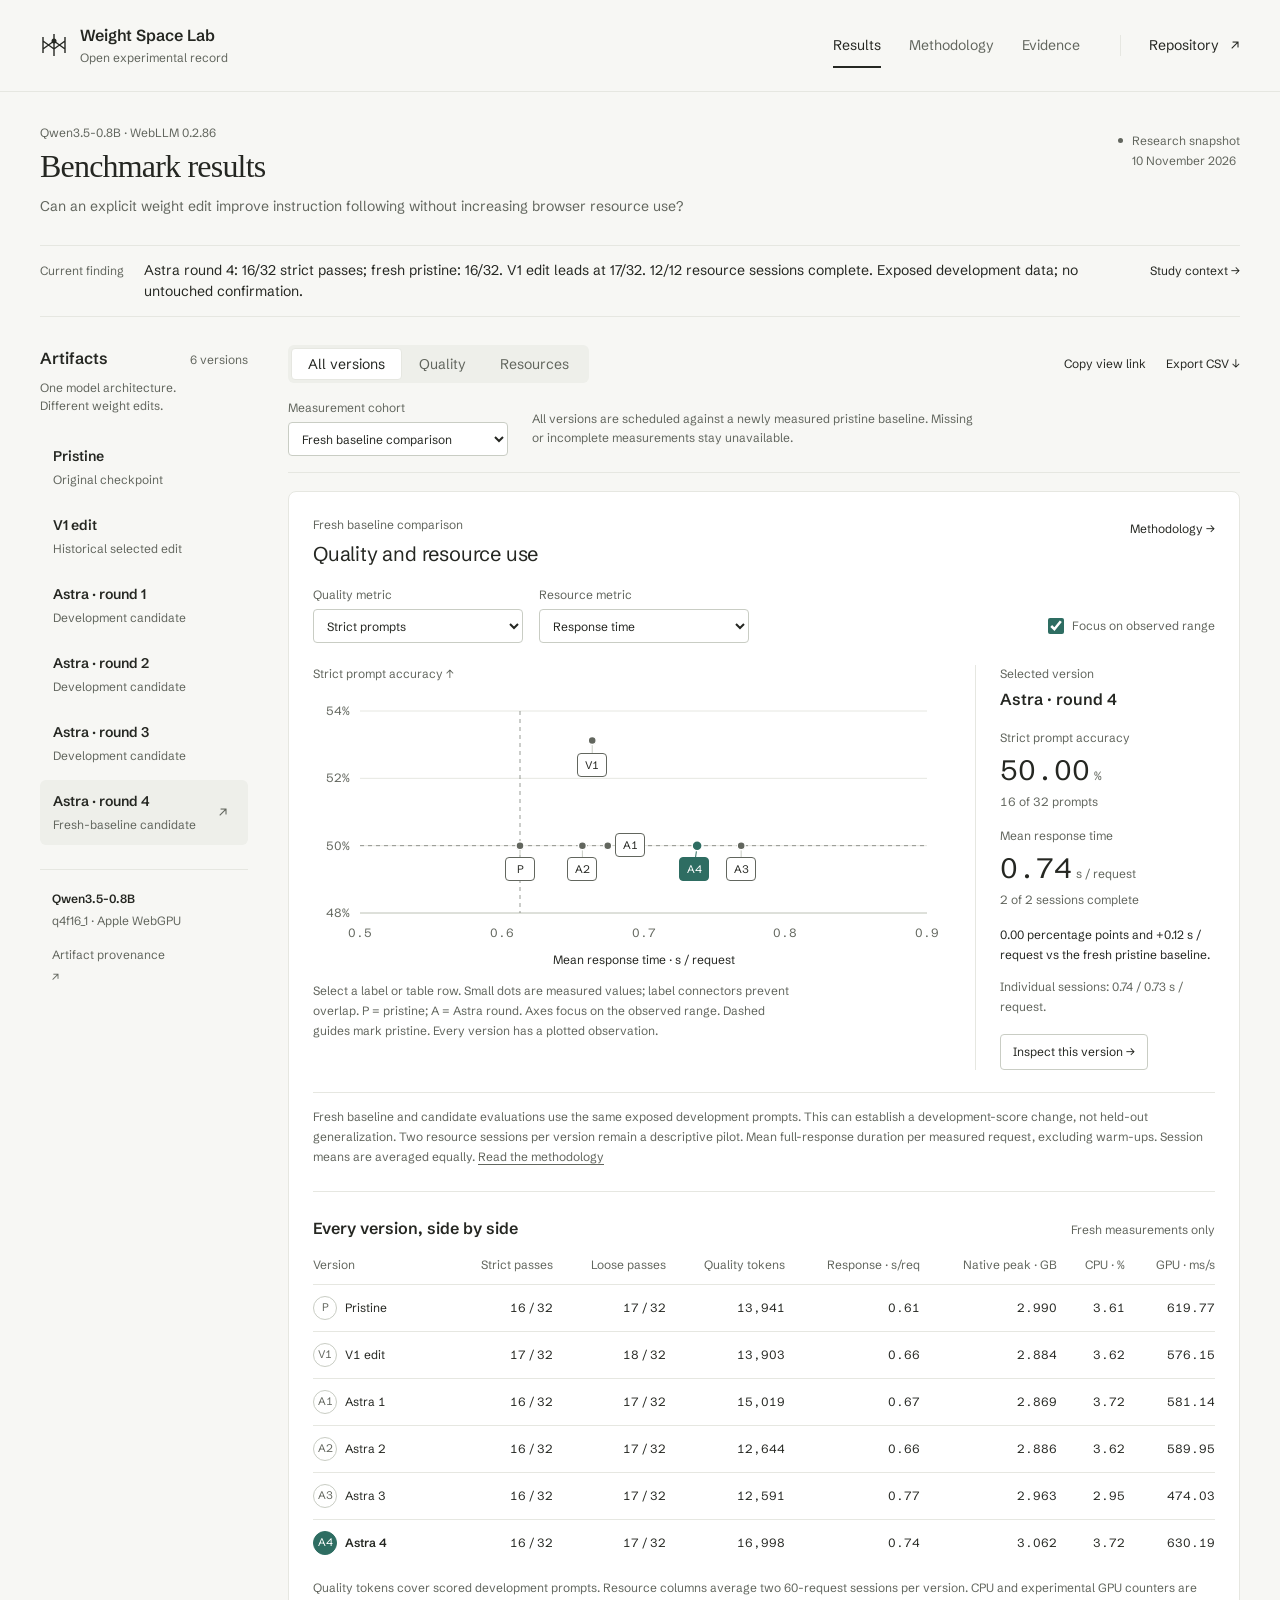
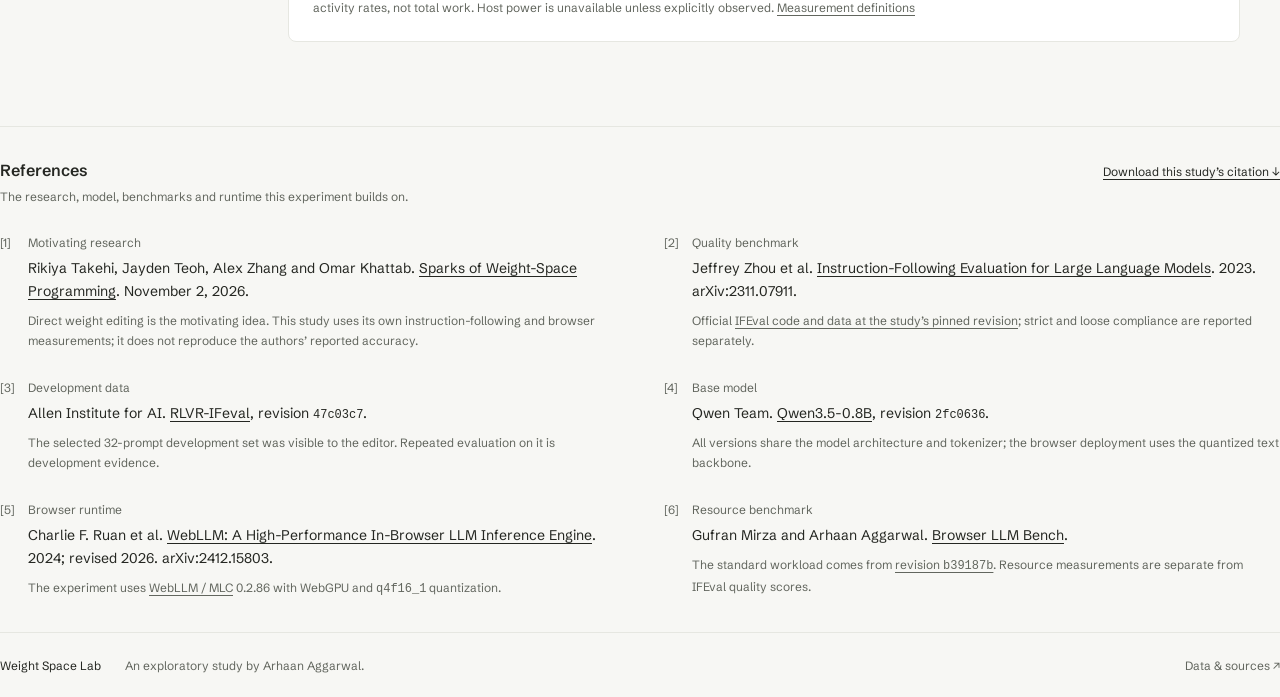
==== commit 9617aa4b: "Publish interactive six-version research comparison and references" ====
--- a/site/index.html
+++ b/site/index.html
@@ -6,10 +6,10 @@
   <meta name="theme-color" content="#f7f7f4">
   <meta name="description" content="An open research workbench for inspecting weight edits, instruction-following quality, and measured WebLLM resource use.">
   <title>Weight Space Lab · Research workbench</title>
-  <link rel="icon" href="assets/favicon.svg?v=research-20261110" type="image/svg+xml">
+  <link rel="icon" href="assets/favicon.svg?v=comparison-r4-20261111" type="image/svg+xml">
   <link rel="preload" href="assets/schibsted-grotesk-regular.ttf" as="font" type="font/ttf" crossorigin>
-  <link rel="stylesheet" href="styles.css?v=research-20261110">
-  <script src="app.js?v=research-20261110" defer></script>
+  <link rel="stylesheet" href="styles.css?v=comparison-r4-20261111">
+  <script src="app.js?v=comparison-r4-20261111" defer></script>
 </head>
 <body>
 <a class="skip-link" href="#main">Skip to research</a>
@@ -32,23 +32,31 @@
       <div class="snapshot"><span class="snapshot-dot" aria-hidden="true"></span> Research snapshot<span id="snapshot-date">10 November 2026</span></div>
     </div>
     <div class="finding-strip"><span class="finding-label">Current finding</span><p id="current-finding"><!-- CURRENT_FINDING_START -->
-Quality improvement remains unestablished. 10 of 10 resource sessions are complete across 5 artifacts.
+Astra round 4: 16/32 strict passes; fresh pristine: 16/32. V1 edit leads at 17/32. 12/12 resource sessions complete. Exposed development data; no untouched confirmation.
 <!-- CURRENT_FINDING_END --></p><a href="#methodology">Study context <span aria-hidden="true">→</span></a></div>
     <div class="interactive-workspace" hidden>
       <aside class="artifact-rail" aria-label="Weight artifacts">
-        <div class="rail-heading"><h2>Artifacts</h2><span>5 versions</span></div>
+        <div class="rail-heading"><h2>Artifacts</h2><span id="artifact-count">5 versions</span></div>
         <p class="rail-note">One model architecture.<br>Different weight edits.</p>
         <div id="artifact-list" class="artifact-list"></div>
         <div class="rail-foot"><p>Qwen3.5-0.8B</p><span>q4f16_1 · Apple WebGPU</span><a href="#evidence">Artifact provenance <span aria-hidden="true">↗</span></a></div>
       </aside>
       <div class="comparison-workspace">
         <div class="workspace-toolbar">
-          <div class="segmented" role="group" aria-label="Evidence type"><button type="button" data-view="quality" aria-pressed="true">Quality</button><button type="button" data-view="resources" aria-pressed="false">Resources</button></div>
+          <div class="segmented" role="group" aria-label="Evidence type"><button type="button" data-view="overview" aria-pressed="false">All versions</button><button type="button" data-view="quality" aria-pressed="true">Quality</button><button type="button" data-view="resources" aria-pressed="false">Resources</button></div>
           <label class="mobile-artifact">Artifact<select id="mobile-model" aria-label="Selected weight artifact"></select></label>
           <div class="toolbar-actions"><button class="text-button" id="copy-link" type="button">Copy view link</button><button class="text-button" id="export-csv" type="button">Export CSV <span aria-hidden="true">↓</span></button></div>
         </div>
+        <div class="cohort-toolbar"><label for="cohort">Measurement cohort<select id="cohort"><option value="historical">Historical observations</option></select></label><p id="cohort-context"></p></div>
+        <section id="overview-panel" class="overview-panel" aria-labelledby="overview-title" hidden>
+          <div class="panel-heading"><div><p class="eyebrow" id="overview-cohort">Historical observations</p><h2 id="overview-title">Quality and resource use</h2></div><a class="overview-method-link" href="#methodology">Methodology →</a></div>
+          <div class="overview-controls"><label>Quality metric<select id="overview-quality"><option value="prompt_strict">Strict prompt accuracy</option><option value="prompt_loose">Loose prompt accuracy</option></select></label><label>Resource metric<select id="overview-resource"></select></label><label class="zoom-control"><input type="checkbox" id="overview-zoom" checked> Focus on observed range</label></div>
+          <div class="overview-figure-grid"><figure class="tradeoff-figure"><div class="tradeoff-axis-heading" id="tradeoff-y-label"></div><div id="tradeoff-plot" class="tradeoff-plot" aria-label="Quality and resource comparison"></div><figcaption id="tradeoff-caption"></figcaption></figure><aside id="overview-detail" class="overview-detail" aria-live="polite" aria-atomic="true"></aside></div>
+          <p id="overview-limit" class="scope-note"></p>
+          <div class="all-version-table"><div class="section-heading"><h3>Every version, side by side</h3><span id="overview-table-scope"></span></div><div id="overview-table"></div></div>
+        </section>
         <div id="resource-context" class="resource-context" hidden></div>
-        <div class="comparison-panel" data-ui>
+        <div id="single-metric-panel" class="comparison-panel" data-ui>
           <div class="panel-heading"><div><p class="eyebrow" id="study-label">Historical V1 · held-out set</p><h2 id="chart-title">Strict prompt accuracy</h2></div><div class="filter-fields"><label id="scope-field">Prompt set<select id="scope"><option value="heldout">V1 held-out · 128</option><option value="development">Development · 32</option></select></label><label>Metric<select id="metric"></select></label></div></div>
           <div class="chart-detail-grid">
             <div class="chart-column"><div id="comparison-chart" class="comparison-chart" aria-label="Artifact comparison"></div><p id="chart-caption" class="chart-caption"></p></div>
@@ -57,22 +65,25 @@
           <div id="scope-note" class="scope-note"></div>
         </div>
         <div class="evidence-grid">
-          <section class="measurements-panel" aria-labelledby="measurements-heading"><div class="section-heading"><h2 id="measurements-heading">Measurements</h2><span id="table-scope"></span></div><div id="measurement-table"></div></section>
+          <section id="measurements-panel" class="measurements-panel" aria-labelledby="measurements-heading"><div class="section-heading"><h2 id="measurements-heading">Measurements</h2><span id="table-scope"></span></div><div id="measurement-table"></div></section>
           <section class="edit-panel" aria-labelledby="edit-heading"><div class="section-heading"><h2 id="edit-heading">Inside the edit</h2><span id="edit-version"></span></div><div id="edit-detail"></div></section>
         </div>
         <section class="session-panel" id="session-panel" hidden aria-labelledby="session-heading"><div class="section-heading"><h2 id="session-heading">Individual sessions</h2><span id="session-count"></span></div><div id="session-table"></div></section>
       </div>
     </div>
     <div id="static-evidence" class="static-evidence">
+<!-- FRESH_EVIDENCE_START -->
+<h3>Fresh development scores</h3><table class="data-table"><caption class="visually-hidden">Fresh IFEval development measurements for every version</caption><thead><tr><th scope="col">Artifact</th><th scope="col">Strict passes</th><th scope="col">Loose passes</th><th scope="col">Output tokens</th><th scope="col">Status</th></tr></thead><tbody><tr><th scope="row">Pristine</th><td data-label="Strict passes">16/32</td><td data-label="Loose passes">17/32</td><td data-label="Output tokens">13,941</td><td data-label="Status">completed</td></tr><tr><th scope="row">V1 edit</th><td data-label="Strict passes">17/32</td><td data-label="Loose passes">18/32</td><td data-label="Output tokens">13,903</td><td data-label="Status">completed</td></tr><tr><th scope="row">Astra round 1</th><td data-label="Strict passes">16/32</td><td data-label="Loose passes">17/32</td><td data-label="Output tokens">15,019</td><td data-label="Status">completed</td></tr><tr><th scope="row">Astra round 2</th><td data-label="Strict passes">16/32</td><td data-label="Loose passes">17/32</td><td data-label="Output tokens">12,644</td><td data-label="Status">completed</td></tr><tr><th scope="row">Astra round 3</th><td data-label="Strict passes">16/32</td><td data-label="Loose passes">17/32</td><td data-label="Output tokens">12,591</td><td data-label="Status">completed</td></tr><tr><th scope="row">Astra round 4</th><td data-label="Strict passes">16/32</td><td data-label="Loose passes">17/32</td><td data-label="Output tokens">16,998</td><td data-label="Status">completed</td></tr></tbody></table><p>All versions use the same 32 previously exposed development prompts. These are fresh executions, not untouched test-set confirmation. Warm-ups are excluded from scored token counts.</p><h3>Fresh browser resource measurements</h3><table class="data-table"><caption class="visually-hidden">Means of two standard-workload browser sessions per artifact</caption><thead><tr><th scope="col">Artifact</th><th scope="col">Sessions</th><th scope="col">Response (ms/request)</th><th scope="col">Native peak (GB)</th><th scope="col">CPU capacity (%)</th><th scope="col">GPU time (ms/s)</th><th scope="col">Host power (W)</th></tr></thead><tbody><tr><th scope="row">Pristine</th><td data-label="Sessions">2/2</td><td data-label="Response (ms/request)">612.88</td><td data-label="Native peak (GB)">2.990</td><td data-label="CPU capacity (%)">3.61</td><td data-label="GPU time (ms/s)">619.77</td><td data-label="Host power (W)">—</td></tr><tr><th scope="row">V1 edit</th><td data-label="Sessions">2/2</td><td data-label="Response (ms/request)">663.82</td><td data-label="Native peak (GB)">2.884</td><td data-label="CPU capacity (%)">3.62</td><td data-label="GPU time (ms/s)">576.15</td><td data-label="Host power (W)">—</td></tr><tr><th scope="row">Astra round 1</th><td data-label="Sessions">2/2</td><td data-label="Response (ms/request)">674.79</td><td data-label="Native peak (GB)">2.869</td><td data-label="CPU capacity (%)">3.72</td><td data-label="GPU time (ms/s)">581.14</td><td data-label="Host power (W)">—</td></tr><tr><th scope="row">Astra round 2</th><td data-label="Sessions">2/2</td><td data-label="Response (ms/request)">656.89</td><td data-label="Native peak (GB)">2.886</td><td data-label="CPU capacity (%)">3.62</td><td data-label="GPU time (ms/s)">589.95</td><td data-label="Host power (W)">—</td></tr><tr><th scope="row">Astra round 3</th><td data-label="Sessions">2/2</td><td data-label="Response (ms/request)">768.90</td><td data-label="Native peak (GB)">2.963</td><td data-label="CPU capacity (%)">2.95</td><td data-label="GPU time (ms/s)">474.03</td><td data-label="Host power (W)">—</td></tr><tr><th scope="row">Astra round 4</th><td data-label="Sessions">2/2</td><td data-label="Response (ms/request)">737.83</td><td data-label="Native peak (GB)">3.062</td><td data-label="CPU capacity (%)">3.72</td><td data-label="GPU time (ms/s)">630.19</td><td data-label="Host power (W)">—</td></tr></tbody></table><p>Each available mean weights two complete sessions equally. Native footprint is sampled process-tree accounting, not physical VRAM. CPU and GPU values are activity rates, not total computation; unavailable power stays unavailable. Two sessions do not establish resource equivalence.</p><p><a href="fresh-comparison.json" download>Download the complete fresh comparison</a></p>
+<!-- FRESH_EVIDENCE_END -->
 <!-- STATIC_EVIDENCE_START -->
-<h2>Development quality · 32 prompts</h2><table class="data-table"><caption class="visually-hidden">Development results</caption><thead><tr><th scope="col">Artifact</th><th scope="col">Strict passes</th><th scope="col">Loose passes</th><th scope="col">Output tokens</th></tr></thead><tbody><tr><th scope="row">Pristine</th><td data-label="Strict passes">16/32</td><td data-label="Loose passes">17/32</td><td data-label="Output tokens">13,941</td></tr><tr><th scope="row">V1 edit</th><td data-label="Strict passes">17/32</td><td data-label="Loose passes">18/32</td><td data-label="Output tokens">13,903</td></tr><tr><th scope="row">Astra round 1</th><td data-label="Strict passes">16/32</td><td data-label="Loose passes">17/32</td><td data-label="Output tokens">15,019</td></tr><tr><th scope="row">Astra round 2</th><td data-label="Strict passes">16/32</td><td data-label="Loose passes">17/32</td><td data-label="Output tokens">12,644</td></tr><tr><th scope="row">Astra round 3</th><td data-label="Strict passes">16/32</td><td data-label="Loose passes">17/32</td><td data-label="Output tokens">12,591</td></tr></tbody></table><p>Development-only evidence. The saved baseline and V1 used Chrome 156; fresh Astra candidates used Chrome 157. No V2 edit qualified. No verified untouched final prompts remained; V2’s conditional resource comparison was skipped.</p><h2>Historical V1 held-out quality · 128 prompts</h2><table class="data-table"><caption class="visually-hidden">Historical V1 held-out results</caption><thead><tr><th scope="col">Artifact</th><th scope="col">Strict passes</th><th scope="col">Loose passes</th><th scope="col">Output tokens</th></tr></thead><tbody><tr><th scope="row">Pristine</th><td data-label="Strict passes">69/128</td><td data-label="Loose passes">74/128</td><td data-label="Output tokens">68,243</td></tr><tr><th scope="row">V1 edit</th><td data-label="Strict passes">70/128</td><td data-label="Loose passes">77/128</td><td data-label="Output tokens">60,189</td></tr></tbody></table><p>Strict prompt difference: +0.78 percentage points; paired 95% interval -5.47 to +7.03 points. The interval includes zero. The edited evaluation was interrupted after 94 outputs and continued for 34; historical timing does not establish a controlled resource gain.</p><h2>Independent all-artifact resource study</h2><p>Documented continuation. Integrity verification stopped before position 7; 6 completed sessions were retained. The gap after position 6 was 22.20 minutes. Both R3 observations remain included. Matching hardware/runtime does not establish uninterrupted or constant host conditions.</p><table class="data-table"><caption class="visually-hidden">Individual standard-workload resource sessions</caption><thead><tr><th scope="col">Session / artifact</th><th scope="col">Status</th><th scope="col">Requests</th><th scope="col">Output tokens</th><th scope="col">Response sum (s)</th><th scope="col">Sampled native peak (GB)</th></tr></thead><tbody><tr><th scope="row">1 · Pristine</th><td data-label="Status">completed</td><td data-label="Requests">60/60</td><td data-label="Output tokens">2,340</td><td data-label="Response sum (s)">37.24</td><td data-label="Sampled native peak (GB)">2.987</td></tr><tr><th scope="row">2 · V1 edit</th><td data-label="Status">completed</td><td data-label="Requests">60/60</td><td data-label="Output tokens">2,340</td><td data-label="Response sum (s)">35.55</td><td data-label="Sampled native peak (GB)">3.002</td></tr><tr><th scope="row">3 · Astra round 1</th><td data-label="Status">completed</td><td data-label="Requests">60/60</td><td data-label="Output tokens">2,340</td><td data-label="Response sum (s)">36.17</td><td data-label="Sampled native peak (GB)">3.010</td></tr><tr><th scope="row">4 · Astra round 2</th><td data-label="Status">completed</td><td data-label="Requests">60/60</td><td data-label="Output tokens">2,340</td><td data-label="Response sum (s)">35.90</td><td data-label="Sampled native peak (GB)">3.123</td></tr><tr><th scope="row">5 · Astra round 3</th><td data-label="Status">completed</td><td data-label="Requests">60/60</td><td data-label="Output tokens">2,340</td><td data-label="Response sum (s)">39.68</td><td data-label="Sampled native peak (GB)">2.994</td></tr><tr><th scope="row">6 · Astra round 3</th><td data-label="Status">completed</td><td data-label="Requests">60/60</td><td data-label="Output tokens">2,340</td><td data-label="Response sum (s)">86.96</td><td data-label="Sampled native peak (GB)">2.797</td></tr><tr><th scope="row">7 · Astra round 2</th><td data-label="Status">completed</td><td data-label="Requests">60/60</td><td data-label="Output tokens">2,340</td><td data-label="Response sum (s)">36.30</td><td data-label="Sampled native peak (GB)">2.986</td></tr><tr><th scope="row">8 · Astra round 1</th><td data-label="Status">completed</td><td data-label="Requests">60/60</td><td data-label="Output tokens">2,340</td><td data-label="Response sum (s)">42.08</td><td data-label="Sampled native peak (GB)">2.980</td></tr><tr><th scope="row">9 · V1 edit</th><td data-label="Status">completed</td><td data-label="Requests">60/60</td><td data-label="Output tokens">2,340</td><td data-label="Response sum (s)">36.58</td><td data-label="Sampled native peak (GB)">3.148</td></tr><tr><th scope="row">10 · Pristine</th><td data-label="Status">completed</td><td data-label="Requests">60/60</td><td data-label="Output tokens">2,340</td><td data-label="Response sum (s)">36.90</td><td data-label="Sampled native peak (GB)">3.198</td></tr></tbody></table><p>Two sessions per artifact are planned in mirrored order. Native footprint is sampled owned-Chrome-process-tree footprint in decimal GB, not physical VRAM. CPU, GPU and power coverage are retained in the complete JSON. No equivalence claim is established.</p><p><a href="results.json" download>Download complete results JSON</a> · <a href="https://github.com/Arhaan2/weight-space-lab/blob/43a01f81ededd3b5f7b9c24997ce6c720db84c0f/reports/ifeval-browser-v1-final/README.md">V1 report</a> · <a href="https://github.com/Arhaan2/weight-space-lab/blob/70a41ac9fc2f9e3bffa2d231ebfaba0819505995/reports/ifeval-browser-v2-collaboration-run/README.md">V2 report</a></p>
+<h2>Development quality · 32 prompts</h2><table class="data-table"><caption class="visually-hidden">Development results</caption><thead><tr><th scope="col">Artifact</th><th scope="col">Strict passes</th><th scope="col">Loose passes</th><th scope="col">Output tokens</th></tr></thead><tbody><tr><th scope="row">Pristine</th><td data-label="Strict passes">16/32</td><td data-label="Loose passes">17/32</td><td data-label="Output tokens">13,941</td></tr><tr><th scope="row">V1 edit</th><td data-label="Strict passes">17/32</td><td data-label="Loose passes">18/32</td><td data-label="Output tokens">13,903</td></tr><tr><th scope="row">Astra round 1</th><td data-label="Strict passes">16/32</td><td data-label="Loose passes">17/32</td><td data-label="Output tokens">15,019</td></tr><tr><th scope="row">Astra round 2</th><td data-label="Strict passes">16/32</td><td data-label="Loose passes">17/32</td><td data-label="Output tokens">12,644</td></tr><tr><th scope="row">Astra round 3</th><td data-label="Strict passes">16/32</td><td data-label="Loose passes">17/32</td><td data-label="Output tokens">12,591</td></tr></tbody></table><p>Development-only evidence. The saved baseline and V1 used Chrome 156; fresh Astra candidates used Chrome 157. No V2 edit qualified. No verified untouched final prompts remained; V2’s conditional resource comparison was skipped.</p><h2>Historical V1 held-out quality · 128 prompts</h2><table class="data-table"><caption class="visually-hidden">Historical V1 held-out results</caption><thead><tr><th scope="col">Artifact</th><th scope="col">Strict passes</th><th scope="col">Loose passes</th><th scope="col">Output tokens</th></tr></thead><tbody><tr><th scope="row">Pristine</th><td data-label="Strict passes">69/128</td><td data-label="Loose passes">74/128</td><td data-label="Output tokens">68,243</td></tr><tr><th scope="row">V1 edit</th><td data-label="Strict passes">70/128</td><td data-label="Loose passes">77/128</td><td data-label="Output tokens">60,189</td></tr></tbody></table><p>Strict prompt difference: +0.78 percentage points; paired 95% interval -5.47 to +7.03 points. The interval includes zero. The edited evaluation was interrupted after 94 outputs and continued for 34; historical timing does not establish a controlled resource gain.</p><h2>Independent all-artifact resource study</h2><p>Documented continuation. Integrity verification stopped before position 7; 6 completed sessions were retained. The gap after position 6 was 22.20 minutes. Both R3 observations remain included. Matching hardware/runtime does not establish uninterrupted or constant host conditions.</p><table class="data-table"><caption class="visually-hidden">Individual standard-workload resource sessions</caption><thead><tr><th scope="col">Session / artifact</th><th scope="col">Status</th><th scope="col">Requests</th><th scope="col">Output tokens</th><th scope="col">Response sum (s)</th><th scope="col">Sampled native peak (GB)</th></tr></thead><tbody><tr><th scope="row">1 · Pristine</th><td data-label="Status">completed</td><td data-label="Requests">60/60</td><td data-label="Output tokens">2,340</td><td data-label="Response sum (s)">37.24</td><td data-label="Sampled native peak (GB)">2.987</td></tr><tr><th scope="row">2 · V1 edit</th><td data-label="Status">completed</td><td data-label="Requests">60/60</td><td data-label="Output tokens">2,340</td><td data-label="Response sum (s)">35.55</td><td data-label="Sampled native peak (GB)">3.002</td></tr><tr><th scope="row">3 · Astra round 1</th><td data-label="Status">completed</td><td data-label="Requests">60/60</td><td data-label="Output tokens">2,340</td><td data-label="Response sum (s)">36.17</td><td data-label="Sampled native peak (GB)">3.010</td></tr><tr><th scope="row">4 · Astra round 2</th><td data-label="Status">completed</td><td data-label="Requests">60/60</td><td data-label="Output tokens">2,340</td><td data-label="Response sum (s)">35.90</td><td data-label="Sampled native peak (GB)">3.123</td></tr><tr><th scope="row">5 · Astra round 3</th><td data-label="Status">completed</td><td data-label="Requests">60/60</td><td data-label="Output tokens">2,340</td><td data-label="Response sum (s)">39.68</td><td data-label="Sampled native peak (GB)">2.994</td></tr><tr><th scope="row">6 · Astra round 3</th><td data-label="Status">completed</td><td data-label="Requests">60/60</td><td data-label="Output tokens">2,340</td><td data-label="Response sum (s)">86.96</td><td data-label="Sampled native peak (GB)">2.797</td></tr><tr><th scope="row">7 · Astra round 2</th><td data-label="Status">completed</td><td data-label="Requests">60/60</td><td data-label="Output tokens">2,340</td><td data-label="Response sum (s)">36.30</td><td data-label="Sampled native peak (GB)">2.986</td></tr><tr><th scope="row">8 · Astra round 1</th><td data-label="Status">completed</td><td data-label="Requests">60/60</td><td data-label="Output tokens">2,340</td><td data-label="Response sum (s)">42.08</td><td data-label="Sampled native peak (GB)">2.980</td></tr><tr><th scope="row">9 · V1 edit</th><td data-label="Status">completed</td><td data-label="Requests">60/60</td><td data-label="Output tokens">2,340</td><td data-label="Response sum (s)">36.58</td><td data-label="Sampled native peak (GB)">3.148</td></tr><tr><th scope="row">10 · Pristine</th><td data-label="Status">completed</td><td data-label="Requests">60/60</td><td data-label="Output tokens">2,340</td><td data-label="Response sum (s)">36.90</td><td data-label="Sampled native peak (GB)">3.198</td></tr></tbody></table><p>Two sessions per artifact are planned in mirrored order. Native footprint is sampled owned-Chrome-process-tree footprint in decimal GB, not physical VRAM. CPU, GPU and power coverage are retained in the complete JSON. No equivalence claim is established.</p><p><a href="results.json" download>Download complete results JSON</a> · <a href="https://github.com/Arhaan2/weight-space-lab/blob/43a01f81ededd3b5f7b9c24997ce6c720db84c0f/reports/ifeval-browser-v1-final/result.json">V1 evidence JSON</a> · <a href="https://github.com/Arhaan2/weight-space-lab/blob/70a41ac9fc2f9e3bffa2d231ebfaba0819505995/reports/ifeval-browser-v2-collaboration-run/result.json">V2 evidence JSON</a></p>
 <!-- STATIC_EVIDENCE_END -->
     </div>
     <p id="app-error" class="load-error" hidden>The interactive view could not start. The saved results below remain available, along with the complete JSON evidence.</p>
     <noscript><p class="noscript-note">The saved results above are available without JavaScript. Enable JavaScript for artifact selection and interactive comparisons.</p></noscript>
   </section>
   <section id="methodology" class="route-view document-view" aria-labelledby="methodology-heading">
-    <div class="page-heading"><div><p class="eyebrow">Experimental design</p><h1 id="methodology-heading">Experimental methodology</h1><p class="page-intro">Three distinct studies connect weight edits, instruction following and browser measurements.</p></div><button type="button" class="outline-button print-button">Print methods</button></div>
+    <div class="page-heading"><div><p class="eyebrow">Experimental design</p><h1 id="methodology-heading">Experimental methodology</h1><p class="page-intro">How the weight edits, instruction-following scores and browser resource measurements were obtained.</p></div><button type="button" class="outline-button print-button">Print methods</button></div>
     <div class="method-overview"><div><h2>The research question</h2><p>Ask Astra to modify the weights of a small language model with an explicit benchmark objective. Measure quality and runtime behavior, then inspect whether any improvement survives a fair comparison.</p></div><div class="method-facts"><dl><div><dt>Base model</dt><dd>Qwen3.5-0.8B</dd></div><div><dt>Deployment</dt><dd>WebLLM 0.2.86 · q4f16_1</dd></div><div><dt>Quality benchmark</dt><dd>IFEval instruction following</dd></div><div><dt>Resource workload</dt><dd>Browser LLM Bench · standard</dd></div></dl></div></div>
     <div class="study-ledger">
       <article><div class="study-index">V1</div><div><h2>Historical edit and held-out evaluation</h2><p>A manually supplied edit was selected on 32 development prompts, then evaluated against the original on 128 held-out prompts. Strict prompt passes changed from 69 to 70. The paired 95% confidence interval crosses zero.</p><p class="method-limitation">The candidate run was interrupted and resumed. Its token and timing observations do not establish a controlled resource improvement.</p></div><span class="state-label">Inconclusive</span></article>
@@ -84,34 +95,48 @@
 <!-- RESOURCE_METHOD_STATE_END --></span></article>
     </div>
     <section class="methods-details" aria-labelledby="method-details-heading"><div class="section-heading"><h2 id="method-details-heading">Protocol details</h2><a href="research-methodology.json" download>Download methods JSON <span aria-hidden="true">↓</span></a></div><div id="methodology-detail"><!-- METHODS_DETAIL_START -->
-<details><summary>V1 historical quality</summary><div class="method-body"><p>Does the frozen edit improve instruction compliance on the selected evaluation subset?</p><p><strong>Scope.</strong> 32 development prompts; selected 128-prompt / 173-instruction Google IFEval evaluation subset. Not the full benchmark.</p><p><strong>Selection.</strong> Candidate frozen before the final comparison; final observations did not choose the edit.</p><dl><div><dt>Temperature</dt><dd>0</dd></div><div><dt>Top p</dt><dd>1</dd></div><div><dt>Seed</dt><dd>42</dd></div><div><dt>Thinking</dt><dd>False</dd></div><div><dt>Context positions</dt><dd>4096</dd></div><div><dt>Quality output cap positions</dt><dd>1024</dd></div><div><dt>Quality max sampled output tokens</dt><dd>1020</dd></div><div><dt>Quality request timeout seconds</dt><dd>120</dd></div><div><dt>Warmups per load</dt><dd>1</dd></div><div><dt>Warmup cap positions</dt><dd>16</dd></div><div><dt>Warmup max sampled tokens</dt><dd>12</dd></div><div><dt>Fresh conversation per request</dt><dd>True</dd></div></dl><ul><li>Strict 69/128 versus 70/128; difference +0.78125 percentage points, paired 95% interval −5.46875 to +7.03125 points. Improvement and equivalence are unestablished.</li><li>Candidate final execution was interrupted after 94 outputs and separately continued for 34 undispatched suffix items.</li><li>Final prompts are now exposed; historical outcomes cannot become new untouched confirmation.</li></ul><p><a href="https://github.com/Arhaan2/weight-space-lab/blob/43a01f81ededd3b5f7b9c24997ce6c720db84c0f/reports/ifeval-browser-v1-final/README.md">V1 result</a> · <a href="https://github.com/Arhaan2/weight-space-lab/blob/43a01f81ededd3b5f7b9c24997ce6c720db84c0f/docs/ifeval-v1-reproduction.md">V1 reproduction and exact source pins</a> · <a href="https://github.com/Arhaan2/weight-space-lab/blob/43a01f81ededd3b5f7b9c24997ce6c720db84c0f/reports/ifeval-browser-v1-final/item-ids.json">V1 selected item IDs</a></p></div></details>
+<details><summary>V1 historical quality</summary><div class="method-body"><p>Does the frozen edit improve instruction compliance on the selected evaluation subset?</p><p><strong>Scope.</strong> 32 development prompts; selected 128-prompt / 173-instruction Google IFEval evaluation subset. Not the full benchmark.</p><p><strong>Selection.</strong> Candidate frozen before the final comparison; final observations did not choose the edit.</p><dl><div><dt>Temperature</dt><dd>0</dd></div><div><dt>Top p</dt><dd>1</dd></div><div><dt>Seed</dt><dd>42</dd></div><div><dt>Thinking</dt><dd>False</dd></div><div><dt>Context positions</dt><dd>4096</dd></div><div><dt>Quality output cap positions</dt><dd>1024</dd></div><div><dt>Quality max sampled output tokens</dt><dd>1020</dd></div><div><dt>Quality request timeout seconds</dt><dd>120</dd></div><div><dt>Warmups per load</dt><dd>1</dd></div><div><dt>Warmup cap positions</dt><dd>16</dd></div><div><dt>Warmup max sampled tokens</dt><dd>12</dd></div><div><dt>Fresh conversation per request</dt><dd>True</dd></div></dl><ul><li>Strict 69/128 versus 70/128; difference +0.78125 percentage points, paired 95% interval −5.46875 to +7.03125 points. Improvement and equivalence are unestablished.</li><li>Candidate final execution was interrupted after 94 outputs and separately continued for 34 undispatched suffix items.</li><li>Final prompts are now exposed; historical outcomes cannot become new untouched confirmation.</li></ul><p><a href="https://github.com/Arhaan2/weight-space-lab/blob/43a01f81ededd3b5f7b9c24997ce6c720db84c0f/reports/ifeval-browser-v1-final/result.json">V1 result</a> · <a href="https://github.com/Arhaan2/weight-space-lab/blob/43a01f81ededd3b5f7b9c24997ce6c720db84c0f/docs/ifeval-v1-reproduction.md">V1 reproduction and exact source pins</a> · <a href="https://github.com/Arhaan2/weight-space-lab/blob/43a01f81ededd3b5f7b9c24997ce6c720db84c0f/reports/ifeval-browser-v1-final/item-ids.json">V1 selected item IDs</a></p></div></details>
 <details><summary>V2 adaptive development search</summary><div class="method-body"><p>Can Astra produce strict compliance above 16/32 using at most 13,941 sampled output tokens?</p><p><strong>Scope.</strong> Three actual Astra proposals evaluated on the same 32-prompt Ai2 RLVR-IFeval development set against the saved pristine baseline; no untouched final prompts.</p><p><strong>Selection.</strong> Require strict &gt; 16/32, tokens ≤ 13,941 and complete technical validation. Rank strict compliance, then fewer tokens, then earlier round; pristine wins quality ties.</p><dl><div><dt>Temperature</dt><dd>0</dd></div><div><dt>Top p</dt><dd>1</dd></div><div><dt>Seed</dt><dd>42</dd></div><div><dt>Thinking</dt><dd>False</dd></div><div><dt>Context positions</dt><dd>4096</dd></div><div><dt>Quality output cap positions</dt><dd>1024</dd></div><div><dt>Quality max sampled output tokens</dt><dd>1020</dd></div><div><dt>Quality request timeout seconds</dt><dd>120</dd></div><div><dt>Warmups per load</dt><dd>1</dd></div><div><dt>Warmup cap positions</dt><dd>16</dd></div><div><dt>Warmup max sampled tokens</dt><dd>12</dd></div><div><dt>Fresh conversation per request</dt><dd>True</dd></div></dl><ul><li>All three candidates scored strict 16/32 and loose 17/32. Pristine was retained under the frozen rule.</li><li>One adaptive editor trajectory; three fresh agents are not independent editor replications.</li><li>Historical baseline Chrome 156.0.8078.80 versus candidates 157.0.8103.39 prevents isolated weight-only causal attribution.</li><li>The original conditional resource comparison was skipped; the separately authorized all-edit pilot does not reopen this selection.</li></ul><p><a href="https://github.com/Arhaan2/weight-space-lab/blob/70a41ac9fc2f9e3bffa2d231ebfaba0819505995/reports/ifeval-browser-v2-collaboration-run/result.json">V2 development result</a> · <a href="https://github.com/Arhaan2/weight-space-lab/blob/43a01f81ededd3b5f7b9c24997ce6c720db84c0f/docs/ifeval-v2-final-data.md">Untouched-final-data audit</a></p></div></details>
 <details><summary>All-edit resource pilot</summary><div class="method-body"><p>How do pristine and every completed edit compare on the same current browser resource workload?</p><p><strong>Scope.</strong> Five artifacts × two browser sessions; 60 fixed-prompt measured requests per session. Quality qualification is not required. See the separate result for actual completion status.</p><p><strong>Selection.</strong> Include all five frozen deployed artifacts regardless of development quality; do not select retrospectively from resource outcomes.</p><p><strong>Aggregation.</strong> Compute each metric within each session first, then report both values and their equal-weight arithmetic mean/minimum/maximum. Artifact throughput is the mean of the two session throughput ratios, not pooled tokens divided by pooled seconds. Independently averaged throughput and milliseconds per token need not be reciprocals.</p><p><strong>Public resource workload prompt.</strong> “In three short sentences, explain why leaves change color in autumn.”</p><dl><div><dt>Temperature</dt><dd>0</dd></div><div><dt>Top p</dt><dd>1</dd></div><div><dt>Seed</dt><dd>42</dd></div><div><dt>Thinking</dt><dd>False</dd></div><div><dt>Context positions</dt><dd>4096</dd></div><div><dt>Output cap positions</dt><dd>64</dd></div><div><dt>Max sampled output tokens</dt><dd>60</dd></div><div><dt>Request timeout seconds</dt><dd>60</dd></div><div><dt>Warmups per load</dt><dd>1</dd></div><div><dt>Warmup cap positions</dt><dd>16</dd></div><div><dt>Warmup max sampled tokens</dt><dd>12</dd></div><div><dt>Fresh conversation per request</dt><dd>True</dd></div><div><dt>Measured requests per session</dt><dd>60</dd></div><div><dt>Windows</dt><dd>3</dd></div><div><dt>Requests per window</dt><dd>20</dd></div><div><dt>Between windows seconds</dt><dd>90</dd></div><div><dt>Baseline seconds</dt><dd>15</dd></div><div><dt>Final loaded idle seconds</dt><dd>30</dd></div><div><dt>Recovery seconds</dt><dd>15</dd></div><div><dt>Public workload prompt</dt><dd>In three short sentences, explain why leaves change color in autumn.</dd></div></dl><ul><li>Mirrored order balances a linear trend in session position, not necessarily elapsed time when durations differ. It is not randomized or fully counterbalanced and does not eliminate nonlinear drift or carryover.</li><li>One device and two sessions per artifact; 60 repeated fixed-prompt requests are not 60 independent experiments or a quality benchmark sample.</li><li>No significance, equivalence, general efficiency or fresh quality-preservation claim.</li><li>Fresh browser profile and IndexedDB do not imply a cold operating-system disk cache.</li><li>The historical Chrome-version mismatch concerns quality; the current resource environment is independently checked for matching.</li><li>Lower CPU/GPU activity or power rates with longer responses do not establish lower cumulative computation or energy; compare duration and coverage.</li></ul><p><a href="https://github.com/Arhaan2/weight-space-lab/blob/28f9b87dafefe05572272120a6d2295262bf7f69/docs/resource-all-edits-protocol.md">All-edit resource protocol</a> · <a href="https://github.com/Arhaan2/weight-space-lab/blob/28f9b87dafefe05572272120a6d2295262bf7f69/reports/resource-all-edits-v1/result.json">All-edit resource result</a></p></div></details>
 <details><summary>Documented resource continuation</summary><div class="method-body"><p>A filesystem integrity-preflight pause separates completed position6 from unused position7; this is not an uninterrupted run. The slow completed R3 observation remains included.</p><dl><div><dt>Preserved completed positions</dt><dd>1, 2, 3, 4, 5, 6</dd></div><div><dt>Continuation positions</dt><dd>7, 8, 9, 10</dd></div><div><dt>Failure stage</dt><dd>Integrity verification before position7 reservation; no session7 directory, load or generation existed.</dd></div><div><dt>Failure type</dt><dd>TimeoutExpired</dd></div><div><dt>Recovered file role</dt><dd>Protected historical V2 terminal result</dd></div><div><dt>Recovered bytes</dt><dd>10,135</dd></div><div><dt>Recovered SHA-256</dt><dd>d99b83a1ab12379af0fb4ae7549200f56c356e4180b7997afff1f27d53188761</dd></div><div><dt>Recovery method</dt><dd>Ordinary filesystem materialization completed after bounded read timeout; exact frozen bytes verified; no replacement or reconstruction.</dd></div><div><dt>Gap after position 6</dt><dd>1,331.75 seconds</dd></div><div><dt>Original calendar and total limits</dt><dd>Unchanged</dd></div><div><dt>Replaced completed sessions</dt><dd>0</dd></div><div><dt>Model dispatch retries</dt><dd>0</dd></div></dl><p>Hardware and runtime matching does not establish constant background host activity or uninterrupted conditions. Both R3 observations remain in the descriptive comparison.</p></div></details>
 <details><summary>Resource environment</summary><div class="method-body"><p>Matched hardware and runtime verified across the completed schedule.</p><dl><div><dt>Processor</dt><dd>Apple M4 Pro</dd></div><div><dt>Logical CPUs</dt><dd>14</dd></div><div><dt>Physical / unified memory</dt><dd>24 GiB (25,769,803,776 bytes)</dd></div><div><dt>Hardware model</dt><dd>Mac16,7</dd></div><div><dt>MacOS</dt><dd>26.6.2</dd></div><div><dt>Chrome</dt><dd>157.0.8103.39</dd></div><div><dt>Runtime</dt><dd>WebLLM 0.2.86</dd></div><div><dt>Quantization</dt><dd>q4f16_1</dd></div></dl><p>Memory is the operating system’s reported physical / unified capacity, converted from bytes to GiB. It is not a measurement of model memory or physical GPU residency.</p></div></details>
 <details><summary>Scoring and uncertainty</summary><div class="method-body"><dl><div><dt>Grader identity</dt><dd>official_ifeval:d273d53c0d49aa509641885b183d98facd8d2bb2697725f9a2efbaaec52074fd</dd></div><div><dt>Strict prompt</dt><dd>All instructions in the prompt must pass official strict checks.</dd></div><div><dt>Strict instruction</dt><dd>Passing instructions divided by scheduled instructions.</dd></div><div><dt>Loose</dt><dd>Official IFEval loose alternatives; secondary metric.</dd></div><div><dt>Truncations</dt><dd>Retained and graded</dd></div><div><dt>Reasoning policy</dt><dd>Extract answer after complete leading think block; no answer repair.</dd></div><div><dt>Grader timeout seconds</dt><dd>20</dd></div><div><dt>Grader retries</dt><dd>0</dd></div><div><dt>V1 uncertainty</dt><dd>10,000 paired prompt-cluster percentile bootstrap samples; seed 0, lexicographic item order and linear quantiles; not an equivalence test.</dd></div></dl></div></details>
-<details><summary>Telemetry definitions and coverage</summary><div class="method-body"><dl><div><dt>Sampled output tokens · tokens</dt><dd>Sum across measured requests; excludes warm-up and four injected boundary IDs. Measured completions None Different output lengths mean different realized work. Unavailable/null, never zero-filled</dd></div><div><dt>Total response time · ms</dt><dd>Sum of browser wall time around measured completion calls, including prefill and decode. Measured requests None Excludes load, warm-up and idle gaps; not full-session or decode-only time. Unavailable/null, never zero-filled</dd></div><div><dt>Response time per sampled token · ms/token</dt><dd>Within each session: summed response milliseconds divided by sampled output tokens. Across sessions: equal-weight mean of the two session values; it need not be the inverse of mean throughput. Session ratio of sums None Includes prefill overhead; output-length differences affect normalization. Unavailable/null, never zero-filled</dd></div><div><dt>Model load time · ms</dt><dd>Reported model load duration. One load None Separate from warm-up and session timing; browser cache policy does not guarantee a cold operating-system cache. Unavailable/null, never zero-filled</dd></div><div><dt>Profile session time · ms</dt><dd>Total measured profile duration, including prescribed baseline, idle and recovery phases. Browser profile None Separate from response time and controller-stage ledger time. Unavailable/null, never zero-filled</dd></div><div><dt>Peak accounted process footprint · decimal GB</dt><dd>Maximum sampled sum of per-process ri_phys_footprint during the profile, divided by 1e9. Dedicated Chrome process tree None Not globally deduplicated physical RAM; do not add GPU descriptors, WASM address space or RSS. Unavailable/null, never zero-filled</dd></div><div><dt>Final loaded-idle footprint · decimal GB</dt><dd>Median sampled footprint in the idle phase after the final active window. Dedicated Chrome process tree None A retained-memory observation, not all machine memory. Unavailable/null, never zero-filled</dd></div><div><dt>Recovery footprint · decimal GB</dt><dd>Median sampled footprint during recovery. Dedicated Chrome process tree None A remaining level, not the amount of memory freed. Unavailable/null, never zero-filled</dd></div><div><dt>CPU capacity · %</dt><dd>Time-weighted complete process-tree CPU intervals divided by logical CPU count. Dedicated Chrome process tree Valid, wholly contained active-interval duration divided by total active duration 100% means total logical CPU capacity under this normalization, not one core. This is an activity rate, not cumulative computation; a lower rate with a longer response does not establish less total work. Unavailable/null, never zero-filled</dd></div><div><dt>Experimental GPU time · ms/s</dt><dd>Driver-accounted command-buffer time per elapsed second via AGX AppUsage. Dedicated Chrome process tree, including rendering Valid, wholly contained active-interval duration divided by total active duration Not GPU utilization, occupancy, arithmetic-operation count or model-only time; queues may overlap and counter changes invalidate intervals. This is a rate: lower GPU milliseconds per second with a longer response does not establish less cumulative work. Unavailable/null, never zero-filled</dd></div><div><dt>GPU buffer descriptors · bytes</dt><dd>Sampled maximum of WebGPU buffer descriptor byte accounting. WebGPU allocation bookkeeping None Not physical VRAM or residency. Unavailable/null, never zero-filled</dd></div><div><dt>WASM address space · bytes</dt><dd>Sampled maximum of WebAssembly linear-memory byte length. WASM linear address space None Not physical residency; do not add to native footprint. Unavailable/null, never zero-filled</dd></div><div><dt>Host subsystem power · W</dt><dd>Observed CPU/GPU/ANE subsystem estimate, interval-weighted over valid active intervals. Whole-host subsystems Valid, wholly contained active-interval duration divided by total active duration Not wall power or model watts; unprivileged capture may leave it unavailable. Watts are a rate, not energy: lower power with longer duration does not establish lower joules. Unavailable/null, never zero-filled</dd></div><div><dt>Host subsystem energy · J</dt><dd>Original merger integrates observed power-interval overlap across first-active to last-active bounds; may include between-burst idle. Whole-host subsystems Original observed covered-interval duration; missing intervals are not filled Not request-only energy or causal model energy; five-second observed pre-run baseline where available. Unavailable/null, never zero-filled</dd></div><div><dt>Mean response time · ms/request</dt><dd>Summed measured response time divided by measured request count. Session None A mean within a session does not add independent experimental replicates. Unavailable/null, never zero-filled</dd></div><div><dt>End-to-end output throughput · tokens/s</dt><dd>Within each session: summed measured output tokens divided by summed response seconds. Across two sessions: equal-weight arithmetic mean of those two ratios, not a pooled token/second ratio. Session ratio of sums None Not a mean of request rates, decode-only throughput or equal work when lengths differ. Unavailable/null, never zero-filled</dd></div></dl></div></details>
+<details><summary>Telemetry definitions and coverage</summary><div class="method-body"><dl><div><dt>Sampled output tokens · tokens</dt><dd>Sum across measured requests; excludes warm-up and four injected boundary IDs. Measured completions Different output lengths mean different realized work. Unavailable/null, never zero-filled</dd></div><div><dt>Total response time · ms</dt><dd>Sum of browser wall time around measured completion calls, including prefill and decode. Measured requests Excludes load, warm-up and idle gaps; not full-session or decode-only time. Unavailable/null, never zero-filled</dd></div><div><dt>Response time per sampled token · ms/token</dt><dd>Within each session: summed response milliseconds divided by sampled output tokens. Across sessions: equal-weight mean of the two session values; it need not be the inverse of mean throughput. Session ratio of sums Includes prefill overhead; output-length differences affect normalization. Unavailable/null, never zero-filled</dd></div><div><dt>Model load time · ms</dt><dd>Reported model load duration. One load Separate from warm-up and session timing; browser cache policy does not guarantee a cold operating-system cache. Unavailable/null, never zero-filled</dd></div><div><dt>Profile session time · ms</dt><dd>Total measured profile duration, including prescribed baseline, idle and recovery phases. Browser profile Separate from response time and controller-stage ledger time. Unavailable/null, never zero-filled</dd></div><div><dt>Peak accounted process footprint · decimal GB</dt><dd>Maximum sampled sum of per-process ri_phys_footprint during the profile, divided by 1e9. Dedicated Chrome process tree Not globally deduplicated physical RAM; do not add GPU descriptors, WASM address space or RSS. Unavailable/null, never zero-filled</dd></div><div><dt>Final loaded-idle footprint · decimal GB</dt><dd>Median sampled footprint in the idle phase after the final active window. Dedicated Chrome process tree A retained-memory observation, not all machine memory. Unavailable/null, never zero-filled</dd></div><div><dt>Recovery footprint · decimal GB</dt><dd>Median sampled footprint during recovery. Dedicated Chrome process tree A remaining level, not the amount of memory freed. Unavailable/null, never zero-filled</dd></div><div><dt>CPU capacity · %</dt><dd>Time-weighted complete process-tree CPU intervals divided by logical CPU count. Dedicated Chrome process tree Valid, wholly contained active-interval duration divided by total active duration 100% means total logical CPU capacity under this normalization, not one core. This is an activity rate, not cumulative computation; a lower rate with a longer response does not establish less total work. Unavailable/null, never zero-filled</dd></div><div><dt>Experimental GPU time · ms/s</dt><dd>Driver-accounted command-buffer time per elapsed second via AGX AppUsage. Dedicated Chrome process tree, including rendering Valid, wholly contained active-interval duration divided by total active duration Not GPU utilization, occupancy, arithmetic-operation count or model-only time; queues may overlap and counter changes invalidate intervals. This is a rate: lower GPU milliseconds per second with a longer response does not establish less cumulative work. Unavailable/null, never zero-filled</dd></div><div><dt>GPU buffer descriptors · bytes</dt><dd>Sampled maximum of WebGPU buffer descriptor byte accounting. WebGPU allocation bookkeeping Not physical VRAM or residency. Unavailable/null, never zero-filled</dd></div><div><dt>WASM address space · bytes</dt><dd>Sampled maximum of WebAssembly linear-memory byte length. WASM linear address space Not physical residency; do not add to native footprint. Unavailable/null, never zero-filled</dd></div><div><dt>Host subsystem power · W</dt><dd>Observed CPU/GPU/ANE subsystem estimate, interval-weighted over valid active intervals. Whole-host subsystems Valid, wholly contained active-interval duration divided by total active duration Not wall power or model watts; unprivileged capture may leave it unavailable. Watts are a rate, not energy: lower power with longer duration does not establish lower joules. Unavailable/null, never zero-filled</dd></div><div><dt>Host subsystem energy · J</dt><dd>Original merger integrates observed power-interval overlap across first-active to last-active bounds; may include between-burst idle. Whole-host subsystems Original observed covered-interval duration; missing intervals are not filled Not request-only energy or causal model energy; five-second observed pre-run baseline where available. Unavailable/null, never zero-filled</dd></div><div><dt>Mean response time · ms/request</dt><dd>Summed measured response time divided by measured request count. Session A mean within a session does not add independent experimental replicates. Unavailable/null, never zero-filled</dd></div><div><dt>End-to-end output throughput · tokens/s</dt><dd>Within each session: summed measured output tokens divided by summed response seconds. Across two sessions: equal-weight arithmetic mean of those two ratios, not a pooled token/second ratio. Session ratio of sums Not a mean of request rates, decode-only throughput or equal work when lengths differ. Unavailable/null, never zero-filled</dd></div></dl></div></details>
 <details><summary>Reproduction and preserved failures</summary><div class="method-body"><ul><li>Use pinned source model/data revisions and released ordered item IDs; selection reruns without private exclusions may differ.</li><li>Reconstruct each independent deterministic source transformation and verify complete source/deployment manifest identities.</li><li>Verify current environment, actual fetched model/runtime bytes, per-session manifests and durable accounting before interpreting resource differences.</li><li>Public hashes and aggregates support reconstruction and arithmetic audits; withheld raw outputs and private custody records are needed for independent original regrading and editor-access verification.</li><li>V1 conversion-environment failure and the 94+34 manually continued candidate final evaluation remain documented.</li><li>V2 initial sandbox failure generated nothing but consumed one browser attempt; only three real candidate evaluations remained.</li><li>V2 round 3 offline grading stopped before any checker call after completed browser output and cleanup. Exact-byte recovery and one 27.657-second offline pass added zero model loads/generations or editor calls. Nineteen harness files, 171 pinned evaluator payloads and four frozen inputs were recovered; 347 unavailable bytecodes were quarantined; the 758/758 frozen-input preflight matched.</li><li>The all-artifact resource study stopped after six completed sessions when the position-7 integrity check timed out on an offloaded protected historical file. The failed check charged 28.943 seconds, with no session-7 reservation, model load or generation. The original 10,135 bytes were later ordinarily materialized with the exact frozen hash and no overwrite. A separate continuation is limited to original positions 7–10 under the retained clocks and deadline. The slow second R3 observation and the inter-session gap remain part of the evidence; no uninterrupted run is claimed.</li></ul></div></details>
 <!-- METHODS_DETAIL_END --></div></section>
-    <div class="next-question"><h2>What would support a stronger claim?</h2><p>A subsequent quality study would need a newly measured baseline on the same current browser and a verified untouched final set. Resource conclusions would need more repeated sessions, with the same workload and explicit counter scope.</p></div>
+    <div id="fresh-methodology" class="methods-details"><!-- FRESH_METHODS_START -->
+<h2>Fresh six-version study</h2><p><strong>Recorded progress.</strong> 6 of 6 quality evaluations and 12 of 12 resource sessions are complete. The report status is complete.</p><p>Pristine, V1 and the three prior Astra edits are evaluated first on the same 32 development prompts. A fresh-context Astra agent receives the approved weight information and all five fresh development results before proposing one fourth edit. The new edit starts from pristine and scales one contiguous 60-column block in each of layers 15 and 19, with an independent multiplier chosen from 0.5, 0.75, 1.25 and 1.5. Tensor shapes, tokenizer, grading and decoding rules stay fixed.</p><p>The primary target is higher strict compliance than both fresh pristine and the best fresh prior edit. Equal or fewer output tokens is a secondary target, not evidence of equal compute. Every technically valid version proceeds to resource measurement regardless of its quality score; quality gains and cost changes are reported separately.</p><details><summary>Astra round 4 · pre-evaluation hypothesis</summary><div class="method-body"><p>The following decision summary was saved and hashed with the proposal before the new weights were built or evaluated. It records a prediction, not an explanation established by the eventual score.</p><blockquote><p>Intervention: R4 stronger V1-support attenuation. From pristine, scale columns 0–59 of both layer 15 and layer 19 MLP down-projection weights by 0.5. This tests a stronger dose on the only support with a fresh net strict-compliance gain; the other tested supports changed length without improving aggregate compliance. I predict a small chance of exceeding 17/32, with 16–18/32 a plausible central range, rather than a dependable improvement. V1&#x27;s extra pass came from repetitive highlighting, so it is weak evidence of genuine instruction-following improvement. The intended effect is improved constraint adherence while preserving existing passes, not inducing repetition. Output tokens may remain near pristine or decline, but could rise. I expect essentially unchanged allocation sizes and no reliable per-token resource improvement; cumulative work depends on generated length. These are uncertain predictions on exposed development data, with no neuron-semantic claim or generalization evidence.</p></blockquote><p>One fresh-context collaboration agent was requested with the <code>gpt-6-astra</code> selector. It received the approved weight packet and five fresh development evaluations. Provider-side immutable model identity, accepted effort, token usage and billing are unavailable; browser inference measurements below do not include the editor’s compute.</p></div></details><p>The resource schedule runs pristine, V1, Astra rounds 1–4, then reverses that order. Each of the twelve sessions includes one warm-up and 60 measured fixed-prompt requests. The browser session is the replication unit. The mirrored schedule is deterministic, not randomized, and cannot eliminate nonlinear drift or background activity.</p><p><strong>Recorded environment matching.</strong> Quality: verified. Resources: verified. Matching runtime identities does not prove constant host conditions. The actual observations, failures, completion status and accounting are preserved in the downloadable report.</p><p>This adaptive development comparison supplies no untouched final-quality evaluation. Higher development scores are not a generalization claim. CPU/GPU rates and footprint are measured within their stated scopes; no FLOP count, causal energy saving or resource equivalence is inferred.</p><details><summary>Frozen limits and accounting</summary><div class="method-body"><p>The schedule permits 18 model loads, 18 warm-ups, 192 quality requests and 720 resource requests. The 930 total dispatches reserve at most 242,976 output positions, including control positions; this is a capacity ceiling, not observed model output.</p><p>One editor proposal, response import, source build, conversion and package are allowed. Automatic retries are zero. Browser time is capped at 180 minutes, charged local time at 240 minutes and calendar time at 24 hours. Failed preparation, integrity checks, grading and reporting consume the local allowance. Reservations, actual usage and cleanup status are retained separately in the report.</p></div></details><details><summary>Preparation and provenance</summary><div class="method-body"><p>All preparation used zero target-model calls. Exact source bytes and deployed artifacts were verified before the first model load.</p><p>The converter was reconstructed from 75 same-version cached wheels. Wheel RECORD digests and available installed RECORD digests were checked; 27 historical installed RECORDs were unavailable, so full old-environment byte equality is not claimed.</p><p>Ten new local library copies received signature-only ad-hoc signing, with unchanged code/data payloads verified; three readable historical signed libraries matched byte for byte.</p><p>The 435-parameter metadata was extracted from the unchanged, verified compiled WASM; equality to the unavailable historical JSON bytes is not claimed.</p><p>Preparation rejected 73 extra language files in the new tokenizer staging and a converter executable symlink. The English-only allowlist and explicit interpreter selector/binary/config binding were corrected before freezing; original inputs were preserved.</p><p>Earlier console-script and signature-metadata preparation failures were preserved. All failed preparation and accounting amendments are included in conservative local elapsed-time charges.</p><table class="data-table"><caption class="visually-hidden">Preserved preparation failures before the study freeze</caption><thead><tr><th scope="col">Preparation stage</th><th scope="col">Target-model calls</th><th scope="col">Charged seconds</th></tr></thead><tbody><tr><th scope="row">Tokenizer asset staging</th><td data-label="Target-model calls">0</td><td data-label="Charged seconds">3.00</td></tr><tr><th scope="row">Interpreter selector binding</th><td data-label="Target-model calls">0</td><td data-label="Charged seconds">76.21</td></tr></tbody></table><p>These checks establish the identities and transformations actually recorded. They do not turn unavailable historical dependency metadata into verified evidence.</p></div></details><details><summary>Browser cache housekeeping</summary><div class="method-body"><p>Later operational cleanup of one local-origin IndexedDB blob cache in each completed dedicated browser profile.</p><p>Introduced after the first five quality sessions; this was not part of the original frozen protocol.</p><p>Only completed, independently owned profiles with recorded cleanup and no live process owner are eligible.</p><p>All non-profile scientific evidence, browser Last Version, Local State and IndexedDB leveldb metadata are preserved and hash checked.</p><p>Every maintenance action is separately reserved and charged under the original local and calendar limits; no generation is retried.</p><p>This changes retained disk cache only after a session ends. It does not establish constant OS disk-cache or host conditions.</p><p>18 completed-profile maintenance records are retained. The documented addition was introduced after 5 quality sessions; it was not part of the initial freeze. It changes neither the scheduled model calls nor the study’s limits.</p><p><a href="fresh-maintenance.json" download>Download cache-maintenance receipts and source bindings</a></p></div></details><p><a href="fresh-comparison.json" download>Download fresh comparison methods and evidence</a></p>
+<!-- FRESH_METHODS_END --></div>
+    <div class="next-question"><h2>What would support a stronger claim?</h2><p>A stronger quality claim needs evaluation on verified untouched tasks. Resource conclusions need more repeated sessions, randomized ordering and independent repeats across devices. The workload and counter scopes must remain explicit.</p></div>
   </section>
   <section id="evidence" class="route-view document-view" aria-labelledby="evidence-heading">
     <div class="page-heading"><div><p class="eyebrow">Provenance and reuse</p><h1 id="evidence-heading">Data and provenance</h1><p class="page-intro">Public reports, artifact identities and machine-readable results behind every view.</p></div><a class="outline-button" href="citation.cff" download>Download citation <span aria-hidden="true">↓</span></a></div>
     <div class="download-row"><a href="results.json" download><span>Results dataset</span><small>JSON · exact reported observations</small><span aria-hidden="true">↓</span></a><a href="research-methodology.json" download><span>Research methodology</span><small>JSON · scope and definitions</small><span aria-hidden="true">↓</span></a><!-- RESOURCE_DOWNLOAD_START -->
 <a href="resource-study.json" download><span>Resource sessions</span><small>JSON · sessions and telemetry</small><span aria-hidden="true">↓</span></a>
 <!-- RESOURCE_DOWNLOAD_END --></div>
-    <section><div class="section-heading"><h2>Source documents</h2><span>Public experimental record</span></div><div id="source-list" class="source-list"><a href="https://github.com/Arhaan2/weight-space-lab">Open the source repository <span aria-hidden="true">↗</span></a></div></section>
+    <section><div class="section-heading"><h2>Study record</h2><span>Reports on this page</span></div><div id="source-list" class="source-list"><p>The methodology and results are included above. Machine-readable evidence is available in the downloads.</p></div><div id="study-records" class="study-records"></div></section>
     <section class="identity-section"><div class="section-heading"><h2>Artifact identities</h2><span>SHA-256 · deployment artifacts</span></div><div id="identity-table"></div><p class="small-note">The source checkpoint and deployed quantized artifact are different objects. Complete hashes and edit operations are retained in the downloadable data.</p></section>
     <div class="credit-grid"><section><h2>Built on open work</h2><p><a href="https://github.com/gufranmirza/browser-llm-bench">Browser LLM Bench</a> by Gufran Mirza and Arhaan Aggarwal supplies the resource workload. Instruction-following evaluation builds on <a href="https://github.com/google-research/google-research/tree/master/instruction_following_eval">Google’s IFEval</a> and the <a href="https://huggingface.co/datasets/allenai/RLVR-IFeval">Ai2 RLVR-IFeval development data</a>.</p><p>Model: <a href="https://huggingface.co/Qwen/Qwen3.5-0.8B">Qwen</a>. Browser runtime: <a href="https://github.com/mlc-ai/web-llm">WebLLM / MLC</a>. The repository records the underlying weight-space research and experiment history.</p></section><section><h2>How to read this record</h2><p>This is an experimental research record, not a peer-reviewed result. Development performance, held-out quality, and resource measurements are separate evidence scopes. Missing observations remain unavailable.</p><p>Code and site: <a href="LICENSE.txt">MIT license</a>. Self-hosted Schibsted Grotesk: <a href="assets/OFL.txt">SIL Open Font License</a>.</p></section></div>
   </section>
 </main>
+<section class="references" id="references" aria-labelledby="references-heading">
+  <div class="references-heading"><div><h2 id="references-heading">References</h2><p>The research, model, benchmarks and runtime this experiment builds on.</p></div><a href="citation.cff" download>Download this study’s citation ↓</a></div>
+  <ol class="reference-list">
+    <li><span class="reference-role">Motivating research</span><p>Rikiya Takehi, Jayden Teoh, Alex Zhang and Omar Khattab. <a href="https://rikiyat.github.io/blog/weight-space-programming/">Sparks of Weight-Space Programming</a>. November 2, 2026.</p><p class="reference-note">Direct weight editing is the motivating idea. This study uses its own instruction-following and browser measurements; it does not reproduce the authors’ reported accuracy.</p></li>
+    <li><span class="reference-role">Quality benchmark</span><p>Jeffrey Zhou et al. <a href="https://arxiv.org/abs/2311.07911">Instruction-Following Evaluation for Large Language Models</a>. 2023. arXiv:2311.07911.</p><p class="reference-note">Official <a href="https://github.com/google-research/google-research/tree/e6890f85757dd84e27ca6df2dd30651dafad28e0/instruction_following_eval">IFEval code and data at the study’s pinned revision</a>; strict and loose compliance are reported separately.</p></li>
+    <li><span class="reference-role">Development data</span><p>Allen Institute for AI. <a href="https://huggingface.co/datasets/allenai/RLVR-IFeval">RLVR-IFeval</a>, revision <code>47c03c7</code>.</p><p class="reference-note">The selected 32-prompt development set was visible to the editor. Repeated evaluation on it is development evidence.</p></li>
+    <li><span class="reference-role">Base model</span><p>Qwen Team. <a href="https://huggingface.co/Qwen/Qwen3.5-0.8B/tree/2fc06364715b967f1860aea9cf38778875588b17">Qwen3.5-0.8B</a>, revision <code>2fc0636</code>.</p><p class="reference-note">All versions share the model architecture and tokenizer; the browser deployment uses the quantized text backbone.</p></li>
+    <li><span class="reference-role">Browser runtime</span><p>Charlie F. Ruan et al. <a href="https://arxiv.org/abs/2412.15803">WebLLM: A High-Performance In-Browser LLM Inference Engine</a>. 2024; revised 2026. arXiv:2412.15803.</p><p class="reference-note">The experiment uses <a href="https://webllm.mlc.ai/">WebLLM / MLC</a> 0.2.86 with WebGPU and <code>q4f16_1</code> quantization.</p></li>
+    <li><span class="reference-role">Resource benchmark</span><p>Gufran Mirza and Arhaan Aggarwal. <a href="https://browserllm.dev/">Browser LLM Bench</a>.</p><p class="reference-note">The standard workload comes from <a href="https://github.com/gufranmirza/browser-llm-bench/tree/b39187b1aff1f218493622d7fcf3cd5d24773b41">revision <code>b39187b</code></a>. Resource measurements are separate from IFEval quality scores.</p></li>
+  </ol>
+</section>
 <footer class="site-footer"><span>Weight Space Lab</span><p>An exploratory study by Arhaan Aggarwal.</p><a href="#evidence">Data &amp; sources <span aria-hidden="true">↗</span></a></footer>
 <div id="announcement" class="visually-hidden" role="status" aria-live="polite" aria-atomic="true"></div>
 <!-- RESEARCH_DATA_START -->
-<script id="research-data" type="application/json">{"schema_version":1,"project":"Weight Space Lab","updated":"2026-11-10","model":{"name":"Qwen3.5-0.8B","revision":"2fc06364715b967f1860aea9cf38778875588b17","runtime":"WebLLM 0.2.86","quantization":"q4f16_1","backend":"Apple WebGPU"},"v1":{"status":"completed_inconclusive","development":{"baseline":{"strict":16,"loose":17,"total":32,"output_tokens":13941,"generation_seconds":263.5452995605469},"candidate":{"strict":17,"loose":18,"total":32,"output_tokens":13903,"generation_seconds":266.79330004882814}},"heldout":{"metrics":{"instruction_loose":{"baseline":{"denominator":173,"numerator":112,"value":0.6473988439306358},"candidate":{"denominator":173,"numerator":116,"value":0.6705202312138728},"ci95_percentage_points":[-2.9069767441860463,7.6923076923076925],"difference_percentage_points":2.312138728323699},"instruction_strict":{"baseline":{"denominator":173,"numerator":106,"value":0.6127167630057804},"candidate":{"denominator":173,"numerator":108,"value":0.6242774566473989},"ci95_percentage_points":[-3.8461538461538463,6.2857142857142865],"difference_percentage_points":1.1560693641618496},"prompt_loose":{"baseline":{"denominator":128,"numerator":74,"value":0.578125},"candidate":{"denominator":128,"numerator":77,"value":0.6015625},"ci95_percentage_points":[-3.90625,8.59375],"difference_percentage_points":2.34375},"prompt_strict":{"baseline":{"denominator":128,"numerator":69,"value":0.5390625},"candidate":{"denominator":128,"numerator":70,"value":0.546875},"ci95_percentage_points":[-5.46875,7.03125],"difference_percentage_points":0.78125}},"paired_prompt_outcomes":{"loose":{"improved":10,"regressed":7,"tied":111,"unresolved":0},"strict":{"improved":8,"regressed":7,"tied":113,"unresolved":0}},"arms":{"baseline":{"accounting":{"ambiguous_dispatch_outcomes":0,"attempted_model_failures":0,"attempted_scored_requests":128,"dispatched_without_observed_output":0,"execution_status_counts":{"ok":69,"truncated":59},"graded_outputs":128,"grader_errors":0,"grader_timeouts":0,"missing_outputs_including_unexecuted":0,"natural_completions":69,"scheduled_prompts":128,"scored_generated_tokens":68243,"scored_generation_seconds":1704.5630007324219,"scored_input_tokens":8745,"scored_requests_with_unknown_duration":0,"scored_requests_with_unknown_tokens":0,"truncations":59,"unexecuted_slots":0},"allocation_sampled_maxima":{"eventLoopDelayMs":15305.599999904633,"gpuBufferBytes":1747697720,"heapBytes":null,"wasmBytes":283181056},"source_checkpoint_sha256":"f3272ddbea59cc854268e91e387416cd84a633a97ae7d9cfaa1325890eac602d","deployed_artifact_sha256":"5ead3e9c60107ab7168bee5373f6cd636c839b82557fed6550aaaa30170aa5b0"},"candidate":{"accounting":{"ambiguous_dispatch_outcomes":0,"attempted_model_failures":0,"attempted_scored_requests":128,"dispatched_without_observed_output":0,"execution_status_counts":{"ok":77,"truncated":51},"graded_outputs":128,"grader_errors":0,"grader_timeouts":0,"missing_outputs_including_unexecuted":0,"natural_completions":77,"scheduled_prompts":128,"scored_generated_tokens":60189,"scored_generation_seconds":1227.9859008789062,"scored_input_tokens":8745,"scored_requests_with_unknown_duration":0,"scored_requests_with_unknown_tokens":0,"truncations":51,"unexecuted_slots":0},"allocation_sampled_maxima":{"eventLoopDelayMs":9645,"gpuBufferBytes":1747697720,"heapBytes":null,"wasmBytes":283181056},"source_checkpoint_sha256":"f9c767c06ec3c17dbdfedc43b695d64d025ae7393d3f425cee71ef45c358d6bf","deployed_artifact_sha256":"6e18cc4906ce18786b9197bcc7fb5f93ffc706d808b0809150349546eef3627b"}}},"edit":{"operation":"scale_columns","layers":[15,19],"tensor":"mlp.down_proj.weight","columns":[0,59],"scale":0.75,"changed_bf16_entries":122880,"editor_attribution":"Operator-attributed Astra / Ultra; provider identity and usage not observed."}},"v2":{"status":"complete","description":"3 candidate development evaluations are complete. No edit qualified; the original model was retained. The combined quality and resource goal was not demonstrated.","proposal_limit":4,"development_prompts":32,"untouched_final_prompts":0,"resource_session_order":["A","B","B","A"],"requests_per_resource_session":60,"resource_status":"pristine_retained_no_comparison","qualification":{"strict_passes_greater_than":16,"output_tokens_at_most":13941},"resource_status_label":"Skipped: pristine retained","limitation":"No verified untouched final prompts remain. V2 quality results are development evidence, without fresh held-out confirmation.","execution":{"schema_version":1,"kind":"sanitized_v2_collaboration_result","updated_at_utc":"2026-11-10T22:05:38.806569+00:00","study_sha256":"bf38a30cb9bd0bac1b4afc2167b9293c32bb4d61b1af3e178a0f474e502b4e0c","continuation_sha256":"b25f884b71c2c538fbbd2659a09bcc0ee12a6e0bce824596fe07ca717324a82c","status":"complete","joint_goal_status":"no_qualifying_edit","model":"Qwen3.5-0.8B","runtime":"WebLLM 0.2.86 / MLC","quantization":"q4f16_1","benchmark":"32-prompt Ai2 RLVR-IFeval development set","baseline":{"strict_passes":16,"loose_passes":17,"denominator":32,"scored_output_tokens":13941,"natural_completions":20,"truncations":12,"generation_seconds":263.5452995605469,"technically_valid":true,"unresolved_grader_errors":0},"baseline_environment":{"chrome_version":"156.0.8078.80","user_agent":"Mozilla/5.0 (Macintosh; Intel Mac OS X 10_15_7) AppleWebKit/537.36 (KHTML, like Gecko) Chrome/156.0.0.0 Safari/537.36","platform":"MacIntel","hardware_concurrency":14},"rounds":[{"round":1,"status":"completed","editor_dispatched":true,"metrics":{"strict_passes":16,"loose_passes":17,"denominator":32,"scored_output_tokens":15019,"natural_completions":18,"truncations":14,"generation_seconds":279.5922004394531,"technically_valid":true,"unresolved_grader_errors":0},"qualifies":false,"artifact_sha256":"704590e6512285752e25795f2a81c389429ed662bf80f58d5a89227ea89e40fc","editor_delivery_turns":1,"graded_evidence_sha256":"0fc4469b07b234421ba259032baf77b5c88beba570c7282b5d43c9a782cbdbb6","deployment_limits_satisfied":true,"memory_limits_satisfied":true,"paired_outcomes":{"strict":{"improvements":1,"regressions":1,"ties":30,"unresolved":0},"loose":{"improvements":1,"regressions":1,"ties":30,"unresolved":0}},"source_edit":{"result_sha256":"d182b6945dc2dff8e261c6e6a9467aa574019952bc75682da0059eabbef8e870","changed_stored_entries":122880,"changed_numerical_entries":122880,"targeted_coordinates":122880},"weight_operations":[{"op":"scale_columns","tensor":"model.language_model.layers.15.mlp.down_proj.weight","columns":[2014,2015,2016,2017,2018,2019,2020,2021,2022,2023,2024,2025,2026,2027,2028,2029,2030,2031,2032,2033,2034,2035,2036,2037,2038,2039,2040,2041,2042,2043,2044,2045,2046,2047,2048,2049,2050,2051,2052,2053,2054,2055,2056,2057,2058,2059,2060,2061,2062,2063,2064,2065,2066,2067,2068,2069,2070,2071,2072,2073],"factor":0.75},{"op":"scale_columns","tensor":"model.language_model.layers.19.mlp.down_proj.weight","columns":[3524,3525,3526,3527,3528,3529,3530,3531,3532,3533,3534,3535,3536,3537,3538,3539,3540,3541,3542,3543,3544,3545,3546,3547,3548,3549,3550,3551,3552,3553,3554,3555,3556,3557,3558,3559,3560,3561,3562,3563,3564,3565,3566,3567,3568,3569,3570,3571,3572,3573,3574,3575,3576,3577,3578,3579,3580,3581,3582,3583],"factor":0.75}],"base_checkpoint_sha256":"f3272ddbea59cc854268e91e387416cd84a633a97ae7d9cfaa1325890eac602d","composition":"sequential","execution":{"status":"completed","engine_load_attempts":1,"warmup_dispatches":1,"scored_dispatches":32,"generation_dispatches":33,"cleanup":{"process_group_stop_requested":true,"controller_exit_verified":true,"controller_returncode":0,"unload_confirmed":true,"worker_terminated":true,"forced_termination":false,"native_capture_exit_confirmed":true,"chrome_exit_confirmed":true,"local_harness_exit_confirmed":true,"owned_browser_and_worker_resources_released":true,"release_scope":"Dedicated browser process/profile, all of its page/worker/device resources, and this local harness only; unrelated browser data untouched","chrome_os_exit_verified":true,"retained_owned_pids_alive":[]},"warmup_sampled_tokens":12,"error":null},"environment":{"chrome_version":"157.0.8103.39","user_agent":"Mozilla/5.0 (Macintosh; Intel Mac OS X 10_15_7) AppleWebKit/537.36 (KHTML, like Gecko) Chrome/157.0.0.0 Safari/537.36","platform":"MacIntel","hardware_concurrency":14},"same_browser_as_saved_baseline":false},{"round":2,"status":"completed","editor_dispatched":true,"metrics":{"strict_passes":16,"loose_passes":17,"denominator":32,"scored_output_tokens":12644,"natural_completions":22,"truncations":10,"generation_seconds":303.1460002441406,"technically_valid":true,"unresolved_grader_errors":0},"qualifies":false,"artifact_sha256":"f78b942268e7fd5cfbb7747eaad2a93724a9658b31e9d6d1670e86b950495a66","editor_delivery_turns":1,"graded_evidence_sha256":"ff9dfdfb6c97b49a1dd44634b870a95107b04806b6b5ca1c6ac4b986a441bc43","deployment_limits_satisfied":true,"memory_limits_satisfied":true,"paired_outcomes":{"strict":{"improvements":0,"regressions":0,"ties":32,"unresolved":0},"loose":{"improvements":0,"regressions":0,"ties":32,"unresolved":0}},"source_edit":{"result_sha256":"145ed8ee6b8d5761b1ad1eda9812c77bca9915c1a1214de221cd0a01caef66fa","changed_stored_entries":122880,"changed_numerical_entries":122880,"targeted_coordinates":122880},"weight_operations":[{"op":"scale_columns","tensor":"model.language_model.layers.15.mlp.down_proj.weight","columns":[2014,2015,2016,2017,2018,2019,2020,2021,2022,2023,2024,2025,2026,2027,2028,2029,2030,2031,2032,2033,2034,2035,2036,2037,2038,2039,2040,2041,2042,2043,2044,2045,2046,2047,2048,2049,2050,2051,2052,2053,2054,2055,2056,2057,2058,2059,2060,2061,2062,2063,2064,2065,2066,2067,2068,2069,2070,2071,2072,2073],"factor":1.25},{"op":"scale_columns","tensor":"model.language_model.layers.19.mlp.down_proj.weight","columns":[3524,3525,3526,3527,3528,3529,3530,3531,3532,3533,3534,3535,3536,3537,3538,3539,3540,3541,3542,3543,3544,3545,3546,3547,3548,3549,3550,3551,3552,3553,3554,3555,3556,3557,3558,3559,3560,3561,3562,3563,3564,3565,3566,3567,3568,3569,3570,3571,3572,3573,3574,3575,3576,3577,3578,3579,3580,3581,3582,3583],"factor":1.25}],"base_checkpoint_sha256":"f3272ddbea59cc854268e91e387416cd84a633a97ae7d9cfaa1325890eac602d","composition":"sequential","execution":{"status":"completed","engine_load_attempts":1,"warmup_dispatches":1,"scored_dispatches":32,"generation_dispatches":33,"cleanup":{"process_group_stop_requested":true,"controller_exit_verified":true,"controller_returncode":0,"unload_confirmed":true,"worker_terminated":true,"forced_termination":false,"native_capture_exit_confirmed":true,"chrome_exit_confirmed":true,"local_harness_exit_confirmed":true,"owned_browser_and_worker_resources_released":true,"release_scope":"Dedicated browser process/profile, all of its page/worker/device resources, and this local harness only; unrelated browser data untouched","chrome_os_exit_verified":true,"retained_owned_pids_alive":[]},"warmup_sampled_tokens":12,"error":null},"environment":{"chrome_version":"157.0.8103.39","user_agent":"Mozilla/5.0 (Macintosh; Intel Mac OS X 10_15_7) AppleWebKit/537.36 (KHTML, like Gecko) Chrome/157.0.0.0 Safari/537.36","platform":"MacIntel","hardware_concurrency":14},"same_browser_as_saved_baseline":false},{"round":3,"status":"completed","editor_dispatched":true,"metrics":{"strict_passes":16,"loose_passes":17,"denominator":32,"scored_output_tokens":12591,"natural_completions":22,"truncations":10,"generation_seconds":234.5698994140625,"technically_valid":true,"unresolved_grader_errors":0},"qualifies":false,"artifact_sha256":"eaa72067ef9bea370bd80398dafecbea5437379c8d6ddf27678b0068eebb0c38","editor_delivery_turns":2,"graded_evidence_sha256":"2e760fe7415427b0f1aa276ddcdb8cb60fa713dc017c96f46d30e3dfc5a184c4","deployment_limits_satisfied":true,"memory_limits_satisfied":true,"paired_outcomes":{"strict":{"improvements":0,"regressions":0,"ties":32,"unresolved":0},"loose":{"improvements":0,"regressions":0,"ties":32,"unresolved":0}},"source_edit":{"result_sha256":"d3a2d071c41110570789cb142cc86a04c1b126f07564e1c25e2fac7b3d230787","changed_stored_entries":122880,"changed_numerical_entries":122880,"targeted_coordinates":122880},"weight_operations":[{"op":"scale_columns","tensor":"model.language_model.layers.15.mlp.down_proj.weight","columns":[2014,2015,2016,2017,2018,2019,2020,2021,2022,2023,2024,2025,2026,2027,2028,2029,2030,2031,2032,2033,2034,2035,2036,2037,2038,2039,2040,2041,2042,2043,2044,2045,2046,2047,2048,2049,2050,2051,2052,2053,2054,2055,2056,2057,2058,2059,2060,2061,2062,2063,2064,2065,2066,2067,2068,2069,2070,2071,2072,2073],"factor":1.5},{"op":"scale_columns","tensor":"model.language_model.layers.19.mlp.down_proj.weight","columns":[3524,3525,3526,3527,3528,3529,3530,3531,3532,3533,3534,3535,3536,3537,3538,3539,3540,3541,3542,3543,3544,3545,3546,3547,3548,3549,3550,3551,3552,3553,3554,3555,3556,3557,3558,3559,3560,3561,3562,3563,3564,3565,3566,3567,3568,3569,3570,3571,3572,3573,3574,3575,3576,3577,3578,3579,3580,3581,3582,3583],"factor":1.5}],"base_checkpoint_sha256":"f3272ddbea59cc854268e91e387416cd84a633a97ae7d9cfaa1325890eac602d","composition":"sequential","execution":{"status":"completed","engine_load_attempts":1,"warmup_dispatches":1,"scored_dispatches":32,"generation_dispatches":33,"cleanup":{"process_group_stop_requested":true,"controller_exit_verified":true,"controller_returncode":0,"unload_confirmed":true,"worker_terminated":true,"forced_termination":false,"native_capture_exit_confirmed":true,"chrome_exit_confirmed":true,"local_harness_exit_confirmed":true,"owned_browser_and_worker_resources_released":true,"release_scope":"Dedicated browser process/profile, all of its page/worker/device resources, and this local harness only; unrelated browser data untouched","chrome_os_exit_verified":true,"retained_owned_pids_alive":[]},"warmup_sampled_tokens":12,"error":null},"environment":{"chrome_version":"157.0.8103.39","user_agent":"Mozilla/5.0 (Macintosh; Intel Mac OS X 10_15_7) AppleWebKit/537.36 (KHTML, like Gecko) Chrome/157.0.0.0 Safari/537.36","platform":"MacIntel","hardware_concurrency":14},"same_browser_as_saved_baseline":false},{"round":4,"status":"invalid","editor_dispatched":false,"metrics":null,"qualifies":null,"artifact_sha256":null,"editor_delivery_turns":0,"reason":"Closed without an Astra call: the preserved failed pre-dispatch stage consumed one of four browser-development attempts."}],"selection":{"named_arms":{"pristine_baseline":"5ead3e9c60107ab7168bee5373f6cd636c839b82557fed6550aaaa30170aa5b0","selected_astra":"5ead3e9c60107ab7168bee5373f6cd636c839b82557fed6550aaaa30170aa5b0"},"selection":"pristine_fallback","resource_order":[],"frozen_before_final_results":true},"resource":{"status":"pristine_retained_no_comparison","scheduled_sessions":0,"complete_sessions":0,"matched_environment":false,"sessions":[],"reason":"Pristine retained; no redundant comparison was run."},"untouched_final_prompts":0,"offline_grading_recovery":{"status":"completed","charged_seconds":27.657072332920507,"pre_recovery_state_sha256":"8cd28b48f4d5797d21170b9447787ebcf0c6e92c7da787f6ad95d905886ec8b1","original_failed_stage_preserved":true,"target_loads":0,"target_generations":0,"editor_calls":0,"calendar_and_global_limits_unchanged":true,"harness_files_restored_exactly":19,"evaluator_payloads_restored":171,"unavailable_generated_bytecode_quarantined":347,"evaluator_versions_changed":false,"frozen_inputs_verified_after_restoration":758,"interpretation":"Round 3 browser execution and cleanup completed. Offline grading initially stopped before any checker call when files became dataless. Exact frozen bytes/pinned package payloads were restored, existing project bytecode was bypassed, and one separately charged offline pass graded the preserved outputs. The failed stage and halt snapshot remain retained."},"actual_browser_usage":{"engine_load_attempts":3,"warmup_dispatches":3,"scored_dispatches":96,"generation_dispatches":99,"sampled_tokens_including_warmups":40290,"unresolved_generation_sessions":0,"failed_target_sequences":0,"generation_retries":0,"preserved_pre_dispatch_failures":1,"charged_local_seconds":1124.457251250511,"charged_browser_seconds":926.824992623413,"scope":"All newly observed development and resource sessions, including warmups; historical saved baseline excluded. Original zero-dispatch failure remains separately counted."},"accounting":{"model_loads":3,"warmups":3,"scored_generations":96,"scored_output_tokens":40254,"warmup_sampled_tokens":36,"charged_local_seconds":1124.457251250511,"charged_browser_seconds":926.824992623413,"development_browser_attempts":4,"count_scope":"Development candidate sessions only for loads/generations/tokens; stage times include inherited costs and any resource stages."},"editor":{"actual_route":"Codex collaboration subagent","requested_model":"gpt-6-astra","fresh_context_each_round":true,"effort_override":null,"ultra_verified":false,"actual_agent_dispatches":3,"immutable_provider_version":null,"editor_delivery_turns":4,"submission_slots_consumed":4,"provider_tokens":null,"provider_billing":null,"technical_isolation":"unverified"},"preserved_pre_dispatch_failure":{"cause":"Sandbox denied native memory-pressure query; resource_state_unknown","model_loads":0,"warmups":0,"generations":0,"original_state_sha256":"0feb6c71df16556e50273247ee41187e72925cbf53e46fc08447d7ab8ccbc4ca","original_files_verified":606,"original_files_expected":606,"original_verification_at_utc":"2026-11-10T22:05:24.577742+00:00","original_state_and_ledgers_unchanged":true,"carried_local_seconds":52.11339745623991,"carried_browser_seconds":1.0793538747821003,"same_calendar_and_limits":true,"maximum_real_candidate_evaluations":3,"correction":"Unchanged controller and native resource guards run outside sandbox; original failed attempt remains counted."},"limitations":["No untouched final prompts are available; development results do not establish fresh held-out quality.","The reused development baseline ran Chrome 156.0.8078.80; these candidates run Chrome 157.0.8103.39. The browser difference prevents an isolated weight-only causal claim from the development comparison. The resource A-B-B-A comparison, if selected, uses the current matched environment.","A collaboration editor was used instead of the frozen manual-interface route; no Ultra or immutable provider identity is claimed.","Two resource sessions per artifact would form a small pilot, not proof of precise resource equality.","GPU allocation descriptors and WASM address space are not physical VRAM; missing power is unavailable, not zero."]}},"sources":{"v1_report":"https://github.com/Arhaan2/weight-space-lab/blob/43a01f81ededd3b5f7b9c24997ce6c720db84c0f/reports/ifeval-browser-v1-final/README.md","v1_data":"https://github.com/Arhaan2/weight-space-lab/blob/43a01f81ededd3b5f7b9c24997ce6c720db84c0f/reports/ifeval-browser-v1-final/result.json","reproduction":"https://github.com/Arhaan2/weight-space-lab/blob/43a01f81ededd3b5f7b9c24997ce6c720db84c0f/docs/ifeval-v1-reproduction.md","v2_protocol":"https://github.com/Arhaan2/weight-space-lab/blob/43a01f81ededd3b5f7b9c24997ce6c720db84c0f/docs/ifeval-browser-quality-resource-protocol.md","final_data_audit":"https://github.com/Arhaan2/weight-space-lab/blob/43a01f81ededd3b5f7b9c24997ce6c720db84c0f/docs/ifeval-v2-final-data.md","v2_execution":"https://github.com/Arhaan2/weight-space-lab/blob/70a41ac9fc2f9e3bffa2d231ebfaba0819505995/reports/ifeval-browser-v2-collaboration-run/README.md","resource_study":"https://github.com/Arhaan2/weight-space-lab/blob/28f9b87dafefe05572272120a6d2295262bf7f69/reports/resource-all-edits-v1/result.json","repository_base":"https://github.com/Arhaan2/weight-space-lab/blob/28f9b87dafefe05572272120a6d2295262bf7f69/"},"resource_study":{"actual_usage":{"aggregate_retained_bytes_conservative":10123901395,"attempted_sessions":10,"charged_browser_seconds":3038.869430960389,"charged_local_seconds":4314.035979002714,"completed_sessions":10,"continuation_preparation_seconds":2.0300954999402165,"engine_load_attempts":10,"failed_target_sequences":0,"frontier_calls":0,"generation_dispatches":610,"generation_retries":0,"observation_scope":"Known observed supervisor counters; unresolved attempts remain reserved and are not asserted to have zero dispatches.","offline_preparation_failures":1,"preparation_seconds":2.914234957890585,"preserved_failed_pre_dispatch_verifications":1,"quality_generations":0,"reserved_target_tokens":38560,"sampled_tokens_including_warmups":23430,"scored_dispatches":600,"stopped_before_reservation":1,"unresolved_attempted_sessions":0,"warmup_dispatches":10},"aggregates":{"pristine":{"metrics":{"cpu_capacity_percent":{"max":3.713666709727637,"mean":3.7001157336733597,"min":3.686564757619082,"values":[3.686564757619082,3.713666709727637]},"cpu_coverage":{"max":0.899121627523972,"mean":0.8974340146909643,"min":0.8957464018579566,"values":[0.899121627523972,0.8957464018579566]},"full_response_tokens_per_second":{"max":63.41239750400223,"mean":63.123607012624205,"min":62.83481652124618,"values":[62.83481652124618,63.41239750400223]},"gpu_buffer_descriptor_bytes_sampled_max":{"max":1747697720,"mean":1747697720.0,"min":1747697720,"values":[1747697720,1747697720]},"gpu_coverage":{"max":0.9437290719759595,"mean":0.9324449744795833,"min":0.9211608769832073,"values":[0.9211608769832073,0.9437290719759595]},"gpu_time_ms_per_second":{"max":617.4778113657461,"mean":607.8619097088474,"min":598.2460080519487,"values":[598.2460080519487,617.4778113657461]},"host_power_watts":{"max":null,"mean":null,"min":null,"values":[null,null]},"load_ms":{"max":3327.0999999046326,"mean":3129.6999999284744,"min":2932.2999999523163,"values":[2932.2999999523163,3327.0999999046326]},"mean_response_ms":{"max":620.6750040690105,"mean":617.8483479817709,"min":615.0216918945313,"values":[620.6750040690105,615.0216918945313]},"native_idle_footprint_gb":{"max":2.662559144,"mean":2.63900664,"min":2.615454136,"values":[2.615454136,2.662559144]},"native_peak_footprint_gb":{"max":3.19782956,"mean":3.092185024,"min":2.986540488,"values":[2.986540488,3.19782956]},"native_recovery_footprint_gb":{"max":0.915910056,"mean":0.892267428,"min":0.8686248,"values":[0.8686248,0.915910056]},"power_coverage":{"max":0,"mean":0.0,"min":0,"values":[0,0]},"response_ms_per_output_token":{"max":15.91474369407719,"mean":15.842265332865919,"min":15.769786971654648,"values":[15.91474369407719,15.769786971654648]},"response_ms_sum":{"max":37240.500244140625,"mean":37070.90087890625,"min":36901.301513671875,"values":[37240.500244140625,36901.301513671875]},"scored_output_tokens":{"max":2340,"mean":2340.0,"min":2340,"values":[2340,2340]},"session_ms":{"max":288422,"mean":288237.25,"min":288052.5,"values":[288422,288052.5]},"wasm_address_space_bytes_sampled_max":{"max":283181056,"mean":283181056.0,"min":283181056,"values":[283181056,283181056]}},"n_completed":2,"n_scheduled":2},"v1":{"metrics":{"cpu_capacity_percent":{"max":3.6483504974390777,"mean":3.6439676756331254,"min":3.6395848538271727,"values":[3.6395848538271727,3.6483504974390777]},"cpu_coverage":{"max":0.9003197503886426,"mean":0.8861322638659046,"min":0.8719447773431666,"values":[0.8719447773431666,0.9003197503886426]},"full_response_tokens_per_second":{"max":65.8196360513311,"mean":64.89835674754897,"min":63.977077443766845,"values":[65.8196360513311,63.977077443766845]},"gpu_buffer_descriptor_bytes_sampled_max":{"max":1747697720,"mean":1747697720.0,"min":1747697720,"values":[1747697720,1747697720]},"gpu_coverage":{"max":0.9253931727787871,"mean":0.9234350894973931,"min":0.921477006215999,"values":[0.921477006215999,0.9253931727787871]},"gpu_time_ms_per_second":{"max":618.277046344552,"mean":616.1945586012268,"min":614.1120708579016,"values":[618.277046344552,614.1120708579016]},"host_power_watts":{"max":null,"mean":null,"min":null,"values":[null,null]},"load_ms":{"max":2789.5,"mean":2607.8000000715256,"min":2426.100000143051,"values":[2789.5,2426.100000143051]},"mean_response_ms":{"max":609.5933349609375,"mean":601.06083984375,"min":592.5283447265625,"values":[592.5283447265625,609.5933349609375]},"native_idle_footprint_gb":{"max":2.625104048,"mean":2.61573252,"min":2.606360992,"values":[2.606360992,2.625104048]},"native_peak_footprint_gb":{"max":3.14825028,"mean":3.0750876600000003,"min":3.00192504,"values":[3.00192504,3.14825028]},"native_recovery_footprint_gb":{"max":0.876439704,"mean":0.868010268,"min":0.859580832,"values":[0.859580832,0.876439704]},"power_coverage":{"max":0,"mean":0.0,"min":0,"values":[0,0]},"response_ms_per_output_token":{"max":15.630598332331731,"mean":15.41181640625,"min":15.193034480168269,"values":[15.193034480168269,15.630598332331731]},"response_ms_sum":{"max":36575.60009765625,"mean":36063.650390625,"min":35551.70068359375,"values":[35551.70068359375,36575.60009765625]},"scored_output_tokens":{"max":2340,"mean":2340.0,"min":2340,"values":[2340,2340]},"session_ms":{"max":286780.3000488281,"mean":286488.4500732422,"min":286196.60009765625,"values":[286196.60009765625,286780.3000488281]},"wasm_address_space_bytes_sampled_max":{"max":283181056,"mean":283181056.0,"min":283181056,"values":[283181056,283181056]}},"n_completed":2,"n_scheduled":2},"v2-r1":{"metrics":{"cpu_capacity_percent":{"max":3.577602024175614,"mean":3.4375269629328233,"min":3.2974519016900325,"values":[3.577602024175614,3.2974519016900325]},"cpu_coverage":{"max":0.9086388761032923,"mean":0.8948245298174159,"min":0.8810101835315395,"values":[0.9086388761032923,0.8810101835315395]},"full_response_tokens_per_second":{"max":64.69324409501625,"mean":60.147964414606975,"min":55.602684734197695,"values":[64.69324409501625,55.602684734197695]},"gpu_buffer_descriptor_bytes_sampled_max":{"max":1747697720,"mean":1747697720.0,"min":1747697720,"values":[1747697720,1747697720]},"gpu_coverage":{"max":0.9621589161506863,"mean":0.9465620300559767,"min":0.9309651439612672,"values":[0.9309651439612672,0.9621589161506863]},"gpu_time_ms_per_second":{"max":624.0249119177901,"mean":588.0917706394223,"min":552.1586293610544,"values":[624.0249119177901,552.1586293610544]},"host_power_watts":{"max":null,"mean":null,"min":null,"values":[null,null]},"load_ms":{"max":2865.5,"mean":2741.0,"min":2616.5,"values":[2865.5,2616.5]},"mean_response_ms":{"max":701.40498046875,"mean":652.125,"min":602.84501953125,"values":[602.84501953125,701.40498046875]},"native_idle_footprint_gb":{"max":2.634083752,"mean":2.593639284,"min":2.553194816,"values":[2.634083752,2.553194816]},"native_peak_footprint_gb":{"max":3.010313528,"mean":2.9951174280000004,"min":2.979921328,"values":[3.010313528,2.979921328]},"native_recovery_footprint_gb":{"max":0.887303592,"mean":0.846662516,"min":0.80602144,"values":[0.887303592,0.80602144]},"power_coverage":{"max":0,"mean":0.0,"min":0,"values":[0,0]},"response_ms_per_output_token":{"max":17.98474308894231,"mean":16.721153846153847,"min":15.457564603365384,"values":[15.457564603365384,17.98474308894231]},"response_ms_sum":{"max":42084.298828125,"mean":39127.5,"min":36170.701171875,"values":[36170.701171875,42084.298828125]},"scored_output_tokens":{"max":2340,"mean":2340.0,"min":2340,"values":[2340,2340]},"session_ms":{"max":292391.6999511719,"mean":289615.6999511719,"min":286839.6999511719,"values":[286839.6999511719,292391.6999511719]},"wasm_address_space_bytes_sampled_max":{"max":283181056,"mean":283181056.0,"min":283181056,"values":[283181056,283181056]}},"n_completed":2,"n_scheduled":2},"v2-r2":{"metrics":{"cpu_capacity_percent":{"max":3.6434274355488308,"mean":3.5698002817860246,"min":3.496173128023219,"values":[3.496173128023219,3.6434274355488308]},"cpu_coverage":{"max":0.9236695922455714,"mean":0.9177131827194889,"min":0.9117567731934064,"values":[0.9117567731934064,0.9236695922455714]},"full_response_tokens_per_second":{"max":65.18105760928445,"mean":64.81847221071874,"min":64.45588681215303,"values":[65.18105760928445,64.45588681215303]},"gpu_buffer_descriptor_bytes_sampled_max":{"max":1747697720,"mean":1747697720.0,"min":1747697720,"values":[1747697720,1747697720]},"gpu_coverage":{"max":0.9470393956776577,"mean":0.9403391553282654,"min":0.9336389149788732,"values":[0.9336389149788732,0.9470393956776577]},"gpu_time_ms_per_second":{"max":632.7373914663475,"mean":621.2576476194371,"min":609.7779037725267,"values":[632.7373914663475,609.7779037725267]},"host_power_watts":{"max":null,"mean":null,"min":null,"values":[null,null]},"load_ms":{"max":2538.2000000476837,"mean":2469.0,"min":2399.7999999523163,"values":[2538.2000000476837,2399.7999999523163]},"mean_response_ms":{"max":605.0649820963541,"mean":601.6991617838542,"min":598.3333414713542,"values":[598.3333414713542,605.0649820963541]},"native_idle_footprint_gb":{"max":2.60999788,"mean":2.605779228,"min":2.601560576,"values":[2.601560576,2.60999788]},"native_peak_footprint_gb":{"max":3.12296888,"mean":3.0544760120000003,"min":2.985983144,"values":[3.12296888,2.985983144]},"native_recovery_footprint_gb":{"max":0.863266872,"mean":0.8590564,"min":0.854845928,"values":[0.854845928,0.863266872]},"power_coverage":{"max":0,"mean":0.0,"min":0,"values":[0,0]},"response_ms_per_output_token":{"max":15.514486720419338,"mean":15.42818363548344,"min":15.341880550547543,"values":[15.341880550547543,15.514486720419338]},"response_ms_sum":{"max":36303.89892578125,"mean":36101.94970703125,"min":35900.00048828125,"values":[35900.00048828125,36303.89892578125]},"scored_output_tokens":{"max":2340,"mean":2340.0,"min":2340,"values":[2340,2340]},"session_ms":{"max":286809.5,"mean":286567.34997558594,"min":286325.1999511719,"values":[286325.1999511719,286809.5]},"wasm_address_space_bytes_sampled_max":{"max":283181056,"mean":283181056.0,"min":283181056,"values":[283181056,283181056]}},"n_completed":2,"n_scheduled":2},"v2-r3":{"metrics":{"cpu_capacity_percent":{"max":3.4567175686371265,"mean":2.6958538220118604,"min":1.934990075386594,"values":[3.4567175686371265,1.934990075386594]},"cpu_coverage":{"max":0.9680873365671286,"mean":0.9406482979010993,"min":0.91320925923507,"values":[0.91320925923507,0.9680873365671286]},"full_response_tokens_per_second":{"max":58.976382231422896,"mean":42.943148090070224,"min":26.909913948717552,"values":[58.976382231422896,26.909913948717552]},"gpu_buffer_descriptor_bytes_sampled_max":{"max":1747697720,"mean":1747697720.0,"min":1747697720,"values":[1747697720,1747697720]},"gpu_coverage":{"max":0.9780477655319962,"mean":0.9558427347799272,"min":0.9336377040278581,"values":[0.9336377040278581,0.9780477655319962]},"gpu_time_ms_per_second":{"max":576.3953982711165,"mean":420.5799837479841,"min":264.7645692248517,"values":[576.3953982711165,264.7645692248517]},"host_power_watts":{"max":null,"mean":null,"min":null,"values":[null,null]},"load_ms":{"max":36423.60000014305,"mean":19473.550000071526,"min":2523.5,"values":[2523.5,36423.60000014305]},"mean_response_ms":{"max":1449.2799967447916,"mean":1055.2808288574217,"min":661.281660970052,"values":[661.281660970052,1449.2799967447916]},"native_idle_footprint_gb":{"max":2.560469264,"mean":2.5429958,"min":2.525522336,"values":[2.560469264,2.525522336]},"native_peak_footprint_gb":{"max":2.994125992,"mean":2.895434544,"min":2.796743096,"values":[2.994125992,2.796743096]},"native_recovery_footprint_gb":{"max":0.813000952,"mean":0.79615008,"min":0.779299208,"values":[0.813000952,0.779299208]},"power_coverage":{"max":0,"mean":0.0,"min":0,"values":[0,0]},"response_ms_per_output_token":{"max":37.16102555755876,"mean":27.058482791215944,"min":16.95594002487313,"values":[16.95594002487313,37.16102555755876]},"response_ms_sum":{"max":86956.7998046875,"mean":63316.84973144531,"min":39676.899658203125,"values":[39676.899658203125,86956.7998046875]},"scored_output_tokens":{"max":2340,"mean":2340.0,"min":2340,"values":[2340,2340]},"session_ms":{"max":392740.8000488281,"mean":341802.65002441406,"min":290864.5,"values":[290864.5,392740.8000488281]},"wasm_address_space_bytes_sampled_max":{"max":283181056,"mean":283181056.0,"min":283181056,"values":[283181056,283181056]}},"n_completed":2,"n_scheduled":2}},"artifacts":[{"artifact_sha256":"5ead3e9c60107ab7168bee5373f6cd636c839b82557fed6550aaaa30170aa5b0","key":"pristine","label":"Pristine Qwen3.5-0.8B","model_library_sha256":"023c24d853746e24599dc99d7649e356986fd3e1c476e6a2b8ef7af4c9f056e0","quality_context":{"benchmark":"IFEval development","denominator":32,"interpretation":"Historical quality observations; not rerun in resource study.","strict_passes":16},"source_sha256":"f3272ddbea59cc854268e91e387416cd84a633a97ae7d9cfaa1325890eac602d","weight_operations":[]},{"artifact_sha256":"6e18cc4906ce18786b9197bcc7fb5f93ffc706d808b0809150349546eef3627b","key":"v1","label":"V1 manual edit","model_library_sha256":"023c24d853746e24599dc99d7649e356986fd3e1c476e6a2b8ef7af4c9f056e0","quality_context":{"baseline_strict_passes":69,"benchmark":"Official IFEval held-out subset","denominator":128,"interpretation":"Closed V1 result was inconclusive.","strict_passes":70},"source_sha256":"f9c767c06ec3c17dbdfedc43b695d64d025ae7393d3f425cee71ef45c358d6bf","weight_operations":[{"columns":[0,1,2,3,4,5,6,7,8,9,10,11,12,13,14,15,16,17,18,19,20,21,22,23,24,25,26,27,28,29,30,31,32,33,34,35,36,37,38,39,40,41,42,43,44,45,46,47,48,49,50,51,52,53,54,55,56,57,58,59],"factor":0.75,"op":"scale_columns","tensor":"model.language_model.layers.15.mlp.down_proj.weight"},{"columns":[0,1,2,3,4,5,6,7,8,9,10,11,12,13,14,15,16,17,18,19,20,21,22,23,24,25,26,27,28,29,30,31,32,33,34,35,36,37,38,39,40,41,42,43,44,45,46,47,48,49,50,51,52,53,54,55,56,57,58,59],"factor":0.75,"op":"scale_columns","tensor":"model.language_model.layers.19.mlp.down_proj.weight"}]},{"artifact_sha256":"704590e6512285752e25795f2a81c389429ed662bf80f58d5a89227ea89e40fc","key":"v2-r1","label":"Astra round 1","model_library_sha256":"023c24d853746e24599dc99d7649e356986fd3e1c476e6a2b8ef7af4c9f056e0","quality_context":{"benchmark":"IFEval development","denominator":32,"interpretation":"Historical quality observations; not rerun in resource study.","strict_passes":16},"source_sha256":"d182b6945dc2dff8e261c6e6a9467aa574019952bc75682da0059eabbef8e870","weight_operations":[{"columns":[2014,2015,2016,2017,2018,2019,2020,2021,2022,2023,2024,2025,2026,2027,2028,2029,2030,2031,2032,2033,2034,2035,2036,2037,2038,2039,2040,2041,2042,2043,2044,2045,2046,2047,2048,2049,2050,2051,2052,2053,2054,2055,2056,2057,2058,2059,2060,2061,2062,2063,2064,2065,2066,2067,2068,2069,2070,2071,2072,2073],"factor":0.75,"op":"scale_columns","tensor":"model.language_model.layers.15.mlp.down_proj.weight"},{"columns":[3524,3525,3526,3527,3528,3529,3530,3531,3532,3533,3534,3535,3536,3537,3538,3539,3540,3541,3542,3543,3544,3545,3546,3547,3548,3549,3550,3551,3552,3553,3554,3555,3556,3557,3558,3559,3560,3561,3562,3563,3564,3565,3566,3567,3568,3569,3570,3571,3572,3573,3574,3575,3576,3577,3578,3579,3580,3581,3582,3583],"factor":0.75,"op":"scale_columns","tensor":"model.language_model.layers.19.mlp.down_proj.weight"}]},{"artifact_sha256":"f78b942268e7fd5cfbb7747eaad2a93724a9658b31e9d6d1670e86b950495a66","key":"v2-r2","label":"Astra round 2","model_library_sha256":"023c24d853746e24599dc99d7649e356986fd3e1c476e6a2b8ef7af4c9f056e0","quality_context":{"benchmark":"IFEval development","denominator":32,"interpretation":"Historical quality observations; not rerun in resource study.","strict_passes":16},"source_sha256":"145ed8ee6b8d5761b1ad1eda9812c77bca9915c1a1214de221cd0a01caef66fa","weight_operations":[{"columns":[2014,2015,2016,2017,2018,2019,2020,2021,2022,2023,2024,2025,2026,2027,2028,2029,2030,2031,2032,2033,2034,2035,2036,2037,2038,2039,2040,2041,2042,2043,2044,2045,2046,2047,2048,2049,2050,2051,2052,2053,2054,2055,2056,2057,2058,2059,2060,2061,2062,2063,2064,2065,2066,2067,2068,2069,2070,2071,2072,2073],"factor":1.25,"op":"scale_columns","tensor":"model.language_model.layers.15.mlp.down_proj.weight"},{"columns":[3524,3525,3526,3527,3528,3529,3530,3531,3532,3533,3534,3535,3536,3537,3538,3539,3540,3541,3542,3543,3544,3545,3546,3547,3548,3549,3550,3551,3552,3553,3554,3555,3556,3557,3558,3559,3560,3561,3562,3563,3564,3565,3566,3567,3568,3569,3570,3571,3572,3573,3574,3575,3576,3577,3578,3579,3580,3581,3582,3583],"factor":1.25,"op":"scale_columns","tensor":"model.language_model.layers.19.mlp.down_proj.weight"}]},{"artifact_sha256":"eaa72067ef9bea370bd80398dafecbea5437379c8d6ddf27678b0068eebb0c38","key":"v2-r3","label":"Astra round 3","model_library_sha256":"023c24d853746e24599dc99d7649e356986fd3e1c476e6a2b8ef7af4c9f056e0","quality_context":{"benchmark":"IFEval development","denominator":32,"interpretation":"Historical quality observations; not rerun in resource study.","strict_passes":16},"source_sha256":"d3a2d071c41110570789cb142cc86a04c1b126f07564e1c25e2fac7b3d230787","weight_operations":[{"columns":[2014,2015,2016,2017,2018,2019,2020,2021,2022,2023,2024,2025,2026,2027,2028,2029,2030,2031,2032,2033,2034,2035,2036,2037,2038,2039,2040,2041,2042,2043,2044,2045,2046,2047,2048,2049,2050,2051,2052,2053,2054,2055,2056,2057,2058,2059,2060,2061,2062,2063,2064,2065,2066,2067,2068,2069,2070,2071,2072,2073],"factor":1.5,"op":"scale_columns","tensor":"model.language_model.layers.15.mlp.down_proj.weight"},{"columns":[3524,3525,3526,3527,3528,3529,3530,3531,3532,3533,3534,3535,3536,3537,3538,3539,3540,3541,3542,3543,3544,3545,3546,3547,3548,3549,3550,3551,3552,3553,3554,3555,3556,3557,3558,3559,3560,3561,3562,3563,3564,3565,3566,3567,3568,3569,3570,3571,3572,3573,3574,3575,3576,3577,3578,3579,3580,3581,3582,3583],"factor":1.5,"op":"scale_columns","tensor":"model.language_model.layers.19.mlp.down_proj.weight"}]}],"comparisons":{"v1":{"metrics":{"cpu_capacity_percent":{"absolute_delta":-0.05614805804023426,"baseline_mean":3.7001157336733597,"candidate_mean":3.6439676756331254,"relative_percent":-1.5174676167356587},"cpu_coverage":{"absolute_delta":-0.011301750825059687,"baseline_mean":0.8974340146909643,"candidate_mean":0.8861322638659046,"relative_percent":-1.259340591068581},"full_response_tokens_per_second":{"absolute_delta":1.774749734924768,"baseline_mean":63.123607012624205,"candidate_mean":64.89835674754897,"relative_percent":2.8115467713526456},"gpu_buffer_descriptor_bytes_sampled_max":{"absolute_delta":0.0,"baseline_mean":1747697720.0,"candidate_mean":1747697720.0,"relative_percent":0.0},"gpu_coverage":{"absolute_delta":-0.009009884982190242,"baseline_mean":0.9324449744795833,"candidate_mean":0.9234350894973931,"relative_percent":-0.9662645227101839},"gpu_time_ms_per_second":{"absolute_delta":8.332648892379439,"baseline_mean":607.8619097088474,"candidate_mean":616.1945586012268,"relative_percent":1.3708128045678327},"host_power_watts":{"absolute_delta":null,"baseline_mean":null,"candidate_mean":null,"relative_percent":null},"load_ms":{"absolute_delta":-521.8999998569489,"baseline_mean":3129.6999999284744,"candidate_mean":2607.8000000715256,"relative_percent":-16.675719713355154},"mean_response_ms":{"absolute_delta":-16.787508138020826,"baseline_mean":617.8483479817709,"candidate_mean":601.06083984375,"relative_percent":-2.7170920166506827},"native_idle_footprint_gb":{"absolute_delta":-0.023274119999999954,"baseline_mean":2.63900664,"candidate_mean":2.61573252,"relative_percent":-0.8819272997357807},"native_peak_footprint_gb":{"absolute_delta":-0.017097363999999615,"baseline_mean":3.092185024,"candidate_mean":3.0750876600000003,"relative_percent":-0.5529217646194646},"native_recovery_footprint_gb":{"absolute_delta":-0.02425716,"baseline_mean":0.892267428,"candidate_mean":0.868010268,"relative_percent":-2.718597501017374},"power_coverage":{"absolute_delta":0.0,"baseline_mean":0.0,"candidate_mean":0.0,"relative_percent":null},"response_ms_per_output_token":{"absolute_delta":-0.4304489266159184,"baseline_mean":15.842265332865919,"candidate_mean":15.41181640625,"relative_percent":-2.7170920166506813},"response_ms_sum":{"absolute_delta":-1007.25048828125,"baseline_mean":37070.90087890625,"candidate_mean":36063.650390625,"relative_percent":-2.717092016650684},"scored_output_tokens":{"absolute_delta":0.0,"baseline_mean":2340.0,"candidate_mean":2340.0,"relative_percent":0.0},"session_ms":{"absolute_delta":-1748.7999267578125,"baseline_mean":288237.25,"candidate_mean":286488.4500732422,"relative_percent":-0.6067223881569133},"wasm_address_space_bytes_sampled_max":{"absolute_delta":0.0,"baseline_mean":283181056.0,"candidate_mean":283181056.0,"relative_percent":0.0}},"replication_unit":"session"},"v2-r1":{"metrics":{"cpu_capacity_percent":{"absolute_delta":-0.2625887707405363,"baseline_mean":3.7001157336733597,"candidate_mean":3.4375269629328233,"relative_percent":-7.096771821238315},"cpu_coverage":{"absolute_delta":-0.0026094848735483955,"baseline_mean":0.8974340146909643,"candidate_mean":0.8948245298174159,"relative_percent":-0.2907717816386739},"full_response_tokens_per_second":{"absolute_delta":-2.975642598017231,"baseline_mean":63.123607012624205,"candidate_mean":60.147964414606975,"relative_percent":-4.713993288473086},"gpu_buffer_descriptor_bytes_sampled_max":{"absolute_delta":0.0,"baseline_mean":1747697720.0,"candidate_mean":1747697720.0,"relative_percent":0.0},"gpu_coverage":{"absolute_delta":0.014117055576393422,"baseline_mean":0.9324449744795833,"candidate_mean":0.9465620300559767,"relative_percent":1.5139826973996446},"gpu_time_ms_per_second":{"absolute_delta":-19.770139069425113,"baseline_mean":607.8619097088474,"candidate_mean":588.0917706394223,"relative_percent":-3.2524063037433253},"host_power_watts":{"absolute_delta":null,"baseline_mean":null,"candidate_mean":null,"relative_percent":null},"load_ms":{"absolute_delta":-388.6999999284744,"baseline_mean":3129.6999999284744,"candidate_mean":2741.0,"relative_percent":-12.419720738005486},"mean_response_ms":{"absolute_delta":34.27665201822913,"baseline_mean":617.8483479817709,"candidate_mean":652.125,"relative_percent":5.547745191873594},"native_idle_footprint_gb":{"absolute_delta":-0.04536735599999986,"baseline_mean":2.63900664,"candidate_mean":2.593639284,"relative_percent":-1.7191073077406074},"native_peak_footprint_gb":{"absolute_delta":-0.09706759599999959,"baseline_mean":3.092185024,"candidate_mean":2.9951174280000004,"relative_percent":-3.1391263862482113},"native_recovery_footprint_gb":{"absolute_delta":-0.04560491200000005,"baseline_mean":0.892267428,"candidate_mean":0.846662516,"relative_percent":-5.111125943734444},"power_coverage":{"absolute_delta":0.0,"baseline_mean":0.0,"candidate_mean":0.0,"relative_percent":null},"response_ms_per_output_token":{"absolute_delta":0.8788885132879276,"baseline_mean":15.842265332865919,"candidate_mean":16.721153846153847,"relative_percent":5.547745191873602},"response_ms_sum":{"absolute_delta":2056.59912109375,"baseline_mean":37070.90087890625,"candidate_mean":39127.5,"relative_percent":5.547745191873601},"scored_output_tokens":{"absolute_delta":0.0,"baseline_mean":2340.0,"candidate_mean":2340.0,"relative_percent":0.0},"session_ms":{"absolute_delta":1378.449951171875,"baseline_mean":288237.25,"candidate_mean":289615.6999511719,"relative_percent":0.47823449299903986},"wasm_address_space_bytes_sampled_max":{"absolute_delta":0.0,"baseline_mean":283181056.0,"candidate_mean":283181056.0,"relative_percent":0.0}},"replication_unit":"session"},"v2-r2":{"metrics":{"cpu_capacity_percent":{"absolute_delta":-0.13031545188733507,"baseline_mean":3.7001157336733597,"candidate_mean":3.5698002817860246,"relative_percent":-3.5219290764713986},"cpu_coverage":{"absolute_delta":0.020279168028524586,"baseline_mean":0.8974340146909643,"candidate_mean":0.9177131827194889,"relative_percent":2.2596834638040564},"full_response_tokens_per_second":{"absolute_delta":1.6948651980945328,"baseline_mean":63.123607012624205,"candidate_mean":64.81847221071874,"relative_percent":2.684994217386173},"gpu_buffer_descriptor_bytes_sampled_max":{"absolute_delta":0.0,"baseline_mean":1747697720.0,"candidate_mean":1747697720.0,"relative_percent":0.0},"gpu_coverage":{"absolute_delta":0.007894180848682097,"baseline_mean":0.9324449744795833,"candidate_mean":0.9403391553282654,"relative_percent":0.8466109062454867},"gpu_time_ms_per_second":{"absolute_delta":13.395737910589673,"baseline_mean":607.8619097088474,"candidate_mean":621.2576476194371,"relative_percent":2.2037468866910808},"host_power_watts":{"absolute_delta":null,"baseline_mean":null,"candidate_mean":null,"relative_percent":null},"load_ms":{"absolute_delta":-660.6999999284744,"baseline_mean":3129.6999999284744,"candidate_mean":2469.0,"relative_percent":-21.110649581224205},"mean_response_ms":{"absolute_delta":-16.14918619791672,"baseline_mean":617.8483479817709,"candidate_mean":601.6991617838542,"relative_percent":-2.6137783245142203},"native_idle_footprint_gb":{"absolute_delta":-0.03322741200000001,"baseline_mean":2.63900664,"candidate_mean":2.605779228,"relative_percent":-1.2590878513287869},"native_peak_footprint_gb":{"absolute_delta":-0.03770901199999965,"baseline_mean":3.092185024,"candidate_mean":3.0544760120000003,"relative_percent":-1.2194940376245627},"native_recovery_footprint_gb":{"absolute_delta":-0.033211027999999976,"baseline_mean":0.892267428,"candidate_mean":0.8590564,"relative_percent":-3.722093506701443},"power_coverage":{"absolute_delta":0.0,"baseline_mean":0.0,"candidate_mean":0.0,"relative_percent":null},"response_ms_per_output_token":{"absolute_delta":-0.41408169738247835,"baseline_mean":15.842265332865919,"candidate_mean":15.42818363548344,"relative_percent":-2.61377832451421},"response_ms_sum":{"absolute_delta":-968.951171875,"baseline_mean":37070.90087890625,"candidate_mean":36101.94970703125,"relative_percent":-2.613778324514212},"scored_output_tokens":{"absolute_delta":0.0,"baseline_mean":2340.0,"candidate_mean":2340.0,"relative_percent":0.0},"session_ms":{"absolute_delta":-1669.9000244140625,"baseline_mean":288237.25,"candidate_mean":286567.34997558594,"relative_percent":-0.5793491383969499},"wasm_address_space_bytes_sampled_max":{"absolute_delta":0.0,"baseline_mean":283181056.0,"candidate_mean":283181056.0,"relative_percent":0.0}},"replication_unit":"session"},"v2-r3":{"metrics":{"cpu_capacity_percent":{"absolute_delta":-1.0042619116614993,"baseline_mean":3.7001157336733597,"candidate_mean":2.6958538220118604,"relative_percent":-27.141364863863306},"cpu_coverage":{"absolute_delta":0.043214283210134985,"baseline_mean":0.8974340146909643,"candidate_mean":0.9406482979010993,"relative_percent":4.815315945542362},"full_response_tokens_per_second":{"absolute_delta":-20.18045892255398,"baseline_mean":63.123607012624205,"candidate_mean":42.943148090070224,"relative_percent":-31.969749318219495},"gpu_buffer_descriptor_bytes_sampled_max":{"absolute_delta":0.0,"baseline_mean":1747697720.0,"candidate_mean":1747697720.0,"relative_percent":0.0},"gpu_coverage":{"absolute_delta":0.023397760300343906,"baseline_mean":0.9324449744795833,"candidate_mean":0.9558427347799272,"relative_percent":2.509291265514373},"gpu_time_ms_per_second":{"absolute_delta":-187.2819259608633,"baseline_mean":607.8619097088474,"candidate_mean":420.5799837479841,"relative_percent":-30.809945971210347},"host_power_watts":{"absolute_delta":null,"baseline_mean":null,"candidate_mean":null,"relative_percent":null},"load_ms":{"absolute_delta":16343.850000143051,"baseline_mean":3129.6999999284744,"candidate_mean":19473.550000071526,"relative_percent":522.2177844686894},"mean_response_ms":{"absolute_delta":437.43248087565087,"baseline_mean":617.8483479817709,"candidate_mean":1055.2808288574217,"relative_percent":70.79932839580191},"native_idle_footprint_gb":{"absolute_delta":-0.09601083999999993,"baseline_mean":2.63900664,"candidate_mean":2.5429958,"relative_percent":-3.6381431764794625},"native_peak_footprint_gb":{"absolute_delta":-0.19675047999999995,"baseline_mean":3.092185024,"candidate_mean":2.895434544,"relative_percent":-6.362830117632702},"native_recovery_footprint_gb":{"absolute_delta":-0.09611734800000005,"baseline_mean":0.892267428,"candidate_mean":0.79615008,"relative_percent":-10.772257843754893},"power_coverage":{"absolute_delta":0.0,"baseline_mean":0.0,"candidate_mean":0.0,"relative_percent":null},"response_ms_per_output_token":{"absolute_delta":11.216217458350025,"baseline_mean":15.842265332865919,"candidate_mean":27.058482791215944,"relative_percent":70.79932839580192},"response_ms_sum":{"absolute_delta":26245.948852539062,"baseline_mean":37070.90087890625,"candidate_mean":63316.84973144531,"relative_percent":70.79932839580194},"scored_output_tokens":{"absolute_delta":0.0,"baseline_mean":2340.0,"candidate_mean":2340.0,"relative_percent":0.0},"session_ms":{"absolute_delta":53565.40002441406,"baseline_mean":288237.25,"candidate_mean":341802.65002441406,"relative_percent":18.583788189907466},"wasm_address_space_bytes_sampled_max":{"absolute_delta":0.0,"baseline_mean":283181056.0,"candidate_mean":283181056.0,"relative_percent":0.0}},"replication_unit":"session"}},"continuation":{"dependency_recovery":{"archive_sha256":"ccc933afd4d20aad3c00bcef049cb40049f7f196e0397f1109dba6fed63267b0","distribution":"numpy","installed_environment_modified":false,"installed_record_matches":896,"installed_record_sha256":"bec15eba62f55842048d7945bb647e7541e93c1fb0036c70a9c0290f0f6c5543","kind":"exact_pinned_offline_numpy_import_overlay","overlay_payload_bytes":18928965,"payload_files":897,"version":"2.3.5","versions_changed":false},"driver_sha256":"39202c90b1b1d26eb2c2b848aa6d6118cc51ffb2ed7799b76604ac61d056a97b","failure_stage":"Integrity verification before position7 reservation; no session7 directory, load or generation existed.","failure_type":"TimeoutExpired","identity":"3d447d273b32ec583c6a6e94b8a6e6f17823e43373a64caa9b08a06e7308c219","inherited_charged_browser_seconds":1864.1575774592347,"inherited_charged_local_seconds":1898.99658400123,"inherited_completed_positions":[1,2,3,4,5,6],"inter_session_gap_after_position6_seconds":1331.7486457824707,"interruption_note":"A filesystem integrity-preflight pause separates completed position6 from unused position7; this is not an uninterrupted run. The slow completed R3 observation remains included.","model_dispatch_retries":0,"original_calendar_and_total_limits_unchanged":true,"original_state_sha256":"13aef8c66f5440a8f0d6c6d39d06e9f526d8cf954b496d4c25ce3fce6eee0d13","pause_local_seconds_conservatively_charged":1229.996259212494,"post_cache_exact_restorations":0,"preserved_failed_preflight_count":1,"preserved_no_load_preparation_failures":[{"accounting":"Included in the conservative pause charge; not added twice.","elapsed_seconds":54.95444895909168,"error_type":"TimeoutExpired","result_sha256":"622386d30eab5d92b25fa537d16d1f909f338c354153270e5333a3df36d5b28b","status":"failed","target_calls":0}],"preserved_partial_result_sha256":"c7dd30d8dfe3ac66b58cab43abd5844a568c544556883fd0f0f8ae9d2a42ffca","recovery":{"file_role":"Protected historical V2 terminal result","method":"Ordinary filesystem materialization completed after bounded read timeout; exact frozen bytes verified; no replacement or reconstruction.","sha256":"d99b83a1ab12379af0fb4ae7549200f56c356e4180b7997afff1f27d53188761","size_bytes":10135},"remaining_positions":[7,8,9,10],"replaced_completed_sessions":0,"scientific_study_sha256":"c7e10ee9512998b2aaac010753b070b796554d6e72affddd63bdf290d488fea4","verified_exact_byte_caches":[{"cache_payload_bytes":711668658,"files_verified":100,"log_sha256":"55a899554b91df5226f6829099c396310ba15f0222b842ddd86353f627fbe34e","unique_payloads":36},{"cache_payload_bytes":49066707,"files_verified":423,"log_sha256":"b4c7cbda3c05599c343585be5e13e2dd17b6c2d18b8ae8de9279204a59ae8a8e","unique_payloads":411}]},"environment":{"browser_executable_sha256":"96832d133a25d835dfae36b6312de100e4d4cbe2f5e4eb0d2eac170da54672ad","browser_version":"157.0.8103.39","hardware":{"hw.logicalcpu":"14","hw.memsize":"25769803776","hw.model":"Mac16,7","machdep.cpu.brand_string":"Apple M4 Pro"},"machine":"arm64","macos":"26.6.2","quantization":"q4f16_1","release":"25.6.0","runtime":"WebLLM 0.2.86","system":"Darwin"},"identities":{"historical_studies_preservation":{"ifeval-browser-v1-final/result.json":"4007fe05e21d4485eee95d8015f1c9edefddf4eeca1f272f92254d4091b2182c","ifeval-browser-v2-collaboration-continuation/final-selection.json":"1afb0a6f703b9e048c4870e9c3bf2d3a44b890319fc49b7d4a24e1741c7f2613","ifeval-browser-v2-collaboration-continuation/state.json":"1d1aa79bdb37a7d1f902f1ea371c7d0eb8aa0a53760e5b9d9314655940de7916","ifeval-browser-v2-collaboration-continuation/study-result.json":"d99b83a1ab12379af0fb4ae7549200f56c356e4180b7997afff1f27d53188761","ifeval-browser-v2-collaboration-run/result.json":"7de9ac277f4c1fb5282188f809f6cc91e81c38e35734a35c0bf825d19566efc5","ifeval-browser-v2-narrowed/state.json":"0feb6c71df16556e50273247ee41187e72925cbf53e46fc08447d7ab8ccbc4ca"},"served_build_sha256":"f25b14ef9dd627313b7ab9c11abad1c332f96d98d18556dd6b828b7515f938ff","settings_sha256":"c5b9f772c8084ce6d391d4f051d323d1453092921a6925e22a3f5e1065a488cf","source_code":{"base_commit":"677d3aa9792217387e4489c17aa55ef86edbfe33","module_files":{"__init__.py":"24fd3f78be0dd96376a52325d2d703734234d59af81dceca2da491a973833fe9","acquisition.py":"8b158e7246801864ce2e48b2768dad07c961e3792353286236a7bb88b194df65","analysis_pipeline.py":"c972661132639f34fa272148d081bdde37fbafe61b53df156910eb904d663764","benchmark_data.py":"3c7783ae84b8d398b78cfa897afd497c1c41533909b5a6a53ac9ca807db8796c","browser_candidate.py":"d1554e04cfd16137295026b1bde7a899e79d6f78abd3e19eb39a8aacd6d1fe89","browser_check.py":"03df7608697b0c642afc8f5c2a51a391c4bf740ab340ac5c3f4f3f836688a776","browser_conversion.py":"47828ef5da00c73e1269f98607efeeba66c1b031231a5b7169ef028fd2c45b24","browser_integration_v2.py":"a11ec57087b1595cef992c5d240c27e8821dfc4e3f8c752c11820108c9c82f38","browser_resource.py":"827c2ae5c2585de9ef844b7262b0ab7a6caea4b3e9301bdb41218115bc83a336","browser_tasks.py":"94053b923f6d774c4e4c299a07162f884c24981a1fc942752220ba87165e8dda","browser_v2_runner.py":"9c885afc7f1cd70b0af94e8b985ed6ff11a6940f6d19198a566161e13b101b45","checkpoint.py":"9d28bd5bb97b4cc150728c2bc030abee1e469d5b3df30f0ac34965d99e6cf628","checkpoint_numeric.py":"fd521f0efbc26dd72903e6f25a1ab37c94cda68762698ac3ffbe3c2ce155b65e","editor_budget.py":"d0b03fbf8e8d6b403a66c1e2fb9fa3108e007470f7488a9109c8a5bad1f73a4b","editor_contract.py":"aa7015f94edbec4b746b94558f69de5b4d791cf331744a8a1eba15f6e851303a","editor_tools.py":"e9c5255904c173d5b95510d931e74f5b49548dabc11b2aaee630be366cc1c4a0","evaluation.py":"d2b47ed98369bd71b9ae4476d8352e90a513badc64cdcfcca429fc619bf2cebf","grading.py":"f54c4c4810d1430ce11c094398e28158b03e189eb3eec6055aa299485d6131c5","ifeval_baseline.py":"6ccc7a0b33af12fdbd54ed30605d1845149d0238f8dfd8a2eecc022dacb6f6a4","ifeval_candidate_continuation.py":"bda28582f9efbc04b2fd1cb624ce33baa5edbbc5db85097cf965caf79fb54e65","ifeval_handoff.py":"6e63dbb2365748b49be85e8dac41614173501b929555ea1b822c066fd958425f","ifeval_heldout_runner.py":"cfbd51cbb79349442770022bb0dfcbb3a7b089debc3437bab9baeab69cca8bcf","ifeval_supervisor_gate.py":"bf6aceaa18f0594fe88a637600cbff4330cb536601003549e2622849d1704986","ifeval_v2_runtime.py":"9f98956aefd0524d1eae3a62ca609af9dcacbeaf164ec5d638964b2eabdfc50e","ifeval_v2_study.py":"a2a403c5e5ee200cc42b6bffd36921c95efa9146b7fdd22b8fd1f52e21e931aa","inventory.py":"e5520615b38b73596325bb24a1cb0bab9ec3f28530c9ec9c7de48fef4457c328","local_pilot.py":"35368d3676aa5eba1cb02817bafa8111cf3b24b11996ac0915cc5ad5f5597a06","native_assets.py":"4afee9fa8a7a7bd764a4099800ff27187c4d49b67093746338a4c20552833bd0","native_backend.py":"ef5ccd43814073100444085c440861f4abc5ac2589bf1a8f8adfc313055c3482","native_runner.py":"c9c9fc587b6dfe7377adfa5a04cc5646e05e082866480b085da777795ab98fd5","patches.py":"c93fd0da4a9873312ff89d3c2f67902a6c041727e9b1ffc80e3fd76003db50e6","phase8.py":"fc1fb6ad46bed462778c905fb736824ec84a593277b28989de635bd4faad37f3","protocol.py":"5e284bda579dd75aa1fbadc9e5af0e913263f011e442ab5bb3509fadf6c7b976","published_study.py":"47601605dd432eead36037520308d9e8755be55b49f7fbc870a5cc8d1be8dab8","reconstruction.py":"dcc6808a6ac9c45d59f5d4d7248501ce58a2b8fb3cf5f735067d840384b083fc","records.py":"342c6dce303cfba1bef2277fb0448525fa4a21820c07e005497148757e0729c4","replay.py":"ad5ed1b052a512f88a976484a1359c82e9cf50aa760340003f8ac38303613682","resource_followup.py":"1f5fabd2553a052134da775855b3124bc3ca6550efefac7110313f691beb9b5c"},"route":"Clean published source checkout plus separately frozen resource-only controller; workspace artifact paths retained."},"source_files_sha256":"f77da031b01d91d659157c8b87e9b1841ae0c2f6c0bc14fc12d0e1a8d4d36a50"},"kind":"existing_edits_resource_only_result","limitations":["Two sessions per artifact; requests are not independent experimental replications.","Mirrored order reduces simple linear drift, but is not randomized or fully counterbalanced.","Resource observations do not change historical quality results or establish quality preservation.","Full-response rates depend on output lengths; inspect token counts, truncations and per-request data.","Native and allocation counters have distinct scopes; missing power/signals remain unavailable, not zero.","Fresh browser caches do not clear OS filesystem caches.","A filesystem integrity-preflight pause separates completed position6 from unused position7; this is not an uninterrupted run. The slow completed R3 observation remains included.","Matched recorded device/browser/runtime identity does not establish constant background host load or uninterrupted conditions.","Lower CPU/GPU activity rates do not establish lower total compute or energy, particularly when response time rises."],"matched_current_environment":true,"matched_environment":true,"protocol":{"analysis":"Session is the replication unit: two observations per artifact, individual values and mean/min/max; descriptive deltas against current pristine. No request-level pseudoreplication, precise equality claim or quality improvement inferred. Missing or incomplete paired sessions yield unavailable means/deltas.","cache_policy":"Fresh dedicated Chrome profile and empty IndexedDB weights per session; same local hash-verified no-store fetch. OS filesystem caches are not cleared and may be warmed by verification.","counter_definitions":{"coverage":"Original collector coverage fractions/records retained. Missing signals and excluded intervals are not treated as zero.","cpu_capacity_percent":"Original interval-weighted CPU percentage of total logical-CPU capacity during profile active-phase windows; partial/boundary-crossing intervals excluded.","full_response_tokens_per_second":"Measured sampled output tokens / total full-response seconds. Not decode-only throughput.","gpu_buffer_descriptor_bytes_sampled_max":"Maximum sampled GPUBuffer allocation descriptors; not physical VRAM.","gpu_time_ms_per_second":"Experimental AGX driver-accounted command-buffer milliseconds per second for the owned Chrome process tree, including rendering. Concurrent queues may overlap; not GPU utilization/capacity, shader occupancy or model-only GPU time.","host_power_watts":"Host-wide observed power, only if captured; unavailable in unprivileged capture, never zero-filled.","mean_response_ms":"Sum of measured full-response milliseconds divided by measured requests; warm-up excluded.","native_idle_footprint_gb":"Median owned process-tree footprint in the original final loaded-idle window, decimal GB.","native_peak_footprint_gb":"Sampled maximum owned Chrome process-tree physical footprint, decimal GB (1e9 bytes); shared memory may be counted across processes. Not dedicated model memory or physical VRAM.","native_recovery_footprint_gb":"Median owned process-tree footprint in the original recovery window, decimal GB.","response_ms_per_output_token":"Total measured full-response milliseconds / sampled output tokens. Null for no output tokens.","wasm_address_space_bytes_sampled_max":"Maximum sampled WASM address space; not resident physical memory."},"derivation_sha256":"dafd43207d655645c2e1eb731565cc0fe2040851a89146e234ba88b76c8208ea","limits":{"automatic_retries":0,"browser_seconds":5400,"calendar_seconds":86400,"dispatches":610,"engine_loads":10,"frontier_calls":0,"local_seconds":7200,"measured_requests":600,"minimum_free_bytes":8589934592,"reserved_target_tokens":38560,"retained_bytes":34359738368,"sessions":10,"warmups":10},"session_order":["pristine","v1","v2-r1","v2-r2","v2-r3","v2-r3","v2-r2","v2-r1","v1","pristine"],"settings":{"contextWindow":4096,"maxTokens":64,"requestLimitMs":60000,"seed":42,"temperature":0,"thinking":false,"topP":1,"warmupTokens":16,"warmups":1},"upstream_revision":"b39187b1aff1f218493622d7fcf3cd5d24773b41","workload":"Browser LLM Bench standard60 requests /3×20 /90-second gaps"},"schema_version":1,"sessions":[{"artifact_key":"pristine","cleanup":{"chrome_exit_confirmed":true,"chrome_os_exit_verified":true,"controller_exit_verified":true,"controller_returncode":0,"forced_termination":false,"local_harness_exit_confirmed":true,"native_capture_exit_confirmed":true,"owned_browser_and_worker_resources_released":true,"process_group_stop_requested":true,"release_scope":"Dedicated browser process/profile, all of its page/worker/device resources, and this local harness only; unrelated browser data untouched","retained_owned_pids_alive":[],"unload_confirmed":true,"worker_terminated":true},"evidence_sha256":"999c39d250f8605ca68c6285bee6c53cb7f976e3c895e99980f98ceeaa725d39","observed":{"engine_load_attempts":1,"generation_dispatches":61,"scored_dispatches":60,"warmup_dispatches":1},"position":1,"requests":[{"decode_tokens_per_second":15.797788291786006,"ended_ms":18848.000244140625,"finish_reason":"stop","first_output_ms":443,"input_tokens":30,"output_tokens":3,"request_index":0,"response_ms":570.400146484375,"started_ms":18277.60009765625,"valid":true,"warmup":true},{"decode_tokens_per_second":74.03078112327903,"ended_ms":19626.60009765625,"finish_reason":"stop","first_output_ms":61.300048828125,"input_tokens":36,"output_tokens":39,"request_index":1,"response_ms":582,"started_ms":19044.60009765625,"valid":true,"warmup":false},{"decode_tokens_per_second":67.7361854696055,"ended_ms":20345.80029296875,"finish_reason":"stop","first_output_ms":50.699951171875,"input_tokens":36,"output_tokens":39,"request_index":2,"response_ms":618.800048828125,"started_ms":19727.000244140625,"valid":true,"warmup":false},{"decode_tokens_per_second":74.1608119899546,"ended_ms":21026.30029296875,"finish_reason":"stop","first_output_ms":63.099853515625,"input_tokens":36,"output_tokens":39,"request_index":3,"response_ms":580.300048828125,"started_ms":20446.000244140625,"valid":true,"warmup":false},{"decode_tokens_per_second":70.82944998241324,"ended_ms":21725.10009765625,"finish_reason":"stop","first_output_ms":57.2001953125,"input_tokens":36,"output_tokens":39,"request_index":4,"response_ms":598.5,"started_ms":21126.60009765625,"valid":true,"warmup":false},{"decode_tokens_per_second":71.16104872091033,"ended_ms":22434.000244140625,"finish_reason":"stop","first_output_ms":63.300048828125,"input_tokens":36,"output_tokens":39,"request_index":5,"response_ms":605.10009765625,"started_ms":21828.900146484375,"valid":true,"warmup":false},{"decode_tokens_per_second":72.03791465938353,"ended_ms":23134.500244140625,"finish_reason":"stop","first_output_ms":64.5,"input_tokens":36,"output_tokens":39,"request_index":6,"response_ms":598.199951171875,"started_ms":22536.30029296875,"valid":true,"warmup":false},{"decode_tokens_per_second":67.7241134178436,"ended_ms":23859.2001953125,"finish_reason":"stop","first_output_ms":60.400146484375,"input_tokens":36,"output_tokens":39,"request_index":7,"response_ms":626.60009765625,"started_ms":23232.60009765625,"valid":true,"warmup":false},{"decode_tokens_per_second":70.27926760985541,"ended_ms":24574.10009765625,"finish_reason":"stop","first_output_ms":62.800048828125,"input_tokens":36,"output_tokens":39,"request_index":8,"response_ms":611.099853515625,"started_ms":23963.000244140625,"valid":true,"warmup":false},{"decode_tokens_per_second":67.77242728840758,"ended_ms":25302.10009765625,"finish_reason":"stop","first_output_ms":60.699951171875,"input_tokens":36,"output_tokens":39,"request_index":9,"response_ms":628.2998046875,"started_ms":24673.80029296875,"valid":true,"warmup":false},{"decode_tokens_per_second":73.27419971470901,"ended_ms":26018.500244140625,"finish_reason":"stop","first_output_ms":89.39990234375,"input_tokens":36,"output_tokens":39,"request_index":10,"response_ms":616.699951171875,"started_ms":25401.80029296875,"valid":true,"warmup":false},{"decode_tokens_per_second":69.34306572359978,"ended_ms":26737.30029296875,"finish_reason":"stop","first_output_ms":62.300048828125,"input_tokens":36,"output_tokens":39,"request_index":11,"response_ms":614.800048828125,"started_ms":26122.500244140625,"valid":true,"warmup":false},{"decode_tokens_per_second":75.14336541214837,"ended_ms":27403.30029296875,"finish_reason":"stop","first_output_ms":58.60009765625,"input_tokens":36,"output_tokens":39,"request_index":12,"response_ms":568.7001953125,"started_ms":26834.60009765625,"valid":true,"warmup":false},{"decode_tokens_per_second":73.04882746783034,"ended_ms":28092.000244140625,"finish_reason":"stop","first_output_ms":65,"input_tokens":36,"output_tokens":39,"request_index":13,"response_ms":590.300048828125,"started_ms":27501.7001953125,"valid":true,"warmup":false},{"decode_tokens_per_second":70.42253525482958,"ended_ms":28788.80029296875,"finish_reason":"stop","first_output_ms":55.699951171875,"input_tokens":36,"output_tokens":39,"request_index":14,"response_ms":597.800048828125,"started_ms":28191.000244140625,"valid":true,"warmup":false},{"decode_tokens_per_second":78.35051542540161,"ended_ms":29430.7001953125,"finish_reason":"stop","first_output_ms":60,"input_tokens":36,"output_tokens":39,"request_index":15,"response_ms":548.199951171875,"started_ms":28882.500244140625,"valid":true,"warmup":false},{"decode_tokens_per_second":78.35051527133794,"ended_ms":30071.7001953125,"finish_reason":"stop","first_output_ms":58.2001953125,"input_tokens":36,"output_tokens":39,"request_index":16,"response_ms":545.10009765625,"started_ms":29526.60009765625,"valid":true,"warmup":false},{"decode_tokens_per_second":69.75036705225108,"ended_ms":30777.000244140625,"finish_reason":"stop","first_output_ms":58.300048828125,"input_tokens":36,"output_tokens":39,"request_index":17,"response_ms":608.400146484375,"started_ms":30168.60009765625,"valid":true,"warmup":false},{"decode_tokens_per_second":74.67085870088196,"ended_ms":31446.7001953125,"finish_reason":"stop","first_output_ms":62.2001953125,"input_tokens":36,"output_tokens":39,"request_index":18,"response_ms":575.10009765625,"started_ms":30871.60009765625,"valid":true,"warmup":false},{"decode_tokens_per_second":75.62189043962388,"ended_ms":32106.30029296875,"finish_reason":"stop","first_output_ms":59.800048828125,"input_tokens":36,"output_tokens":39,"request_index":19,"response_ms":564.800048828125,"started_ms":31541.500244140625,"valid":true,"warmup":false},{"decode_tokens_per_second":69.07834946287393,"ended_ms":32819.60009765625,"finish_reason":"stop","first_output_ms":58.300048828125,"input_tokens":36,"output_tokens":39,"request_index":20,"response_ms":612.89990234375,"started_ms":32206.7001953125,"valid":true,"warmup":false},{"decode_tokens_per_second":67.59160443417302,"ended_ms":123767.80029296875,"finish_reason":"stop","first_output_ms":281.10009765625,"input_tokens":36,"output_tokens":39,"request_index":21,"response_ms":850.10009765625,"started_ms":122917.7001953125,"valid":true,"warmup":false},{"decode_tokens_per_second":70.03317362086045,"ended_ms":124490.10009765625,"finish_reason":"stop","first_output_ms":51.900146484375,"input_tokens":36,"output_tokens":39,"request_index":22,"response_ms":599.199951171875,"started_ms":123890.90014648438,"valid":true,"warmup":false},{"decode_tokens_per_second":71.91521570021895,"ended_ms":125234.10009765625,"finish_reason":"stop","first_output_ms":60.10009765625,"input_tokens":36,"output_tokens":39,"request_index":23,"response_ms":592.39990234375,"started_ms":124641.7001953125,"valid":true,"warmup":false},{"decode_tokens_per_second":72.25708311530035,"ended_ms":125950.00024414062,"finish_reason":"stop","first_output_ms":63,"input_tokens":36,"output_tokens":39,"request_index":24,"response_ms":595.199951171875,"started_ms":125354.80029296875,"valid":true,"warmup":false},{"decode_tokens_per_second":72.43614183550903,"ended_ms":126638.50024414062,"finish_reason":"stop","first_output_ms":61.60009765625,"input_tokens":36,"output_tokens":39,"request_index":25,"response_ms":590.400146484375,"started_ms":126048.10009765625,"valid":true,"warmup":false},{"decode_tokens_per_second":67.67586826762309,"ended_ms":127367.60009765625,"finish_reason":"stop","first_output_ms":62.300048828125,"input_tokens":36,"output_tokens":39,"request_index":26,"response_ms":629,"started_ms":126738.60009765625,"valid":true,"warmup":false},{"decode_tokens_per_second":64.65883953873886,"ended_ms":128122.2001953125,"finish_reason":"stop","first_output_ms":60.699951171875,"input_tokens":36,"output_tokens":39,"request_index":27,"response_ms":656.39990234375,"started_ms":127465.80029296875,"valid":true,"warmup":false},{"decode_tokens_per_second":71.24109465934518,"ended_ms":128818.30029296875,"finish_reason":"stop","first_output_ms":51.699951171875,"input_tokens":36,"output_tokens":39,"request_index":28,"response_ms":592,"started_ms":128226.30029296875,"valid":true,"warmup":false},{"decode_tokens_per_second":45.89371978033353,"ended_ms":129818.2001953125,"finish_reason":"stop","first_output_ms":51.900146484375,"input_tokens":36,"output_tokens":39,"request_index":29,"response_ms":889.800048828125,"started_ms":128928.40014648438,"valid":true,"warmup":false},{"decode_tokens_per_second":67.74826196988951,"ended_ms":130543.60009765625,"finish_reason":"stop","first_output_ms":52.800048828125,"input_tokens":36,"output_tokens":39,"request_index":30,"response_ms":618.5,"started_ms":129925.10009765625,"valid":true,"warmup":false},{"decode_tokens_per_second":71.83364826369395,"ended_ms":131228.40014648438,"finish_reason":"stop","first_output_ms":50,"input_tokens":36,"output_tokens":39,"request_index":31,"response_ms":583.5,"started_ms":130644.90014648438,"valid":true,"warmup":false},{"decode_tokens_per_second":67.05487914732609,"ended_ms":131950.7001953125,"finish_reason":"stop","first_output_ms":50.10009765625,"input_tokens":36,"output_tokens":39,"request_index":32,"response_ms":622.300048828125,"started_ms":131328.40014648438,"valid":true,"warmup":false},{"decode_tokens_per_second":62.13211252573386,"ended_ms":132955.7001953125,"finish_reason":"stop","first_output_ms":54.7001953125,"input_tokens":36,"output_tokens":39,"request_index":33,"response_ms":673.60009765625,"started_ms":132282.10009765625,"valid":true,"warmup":false},{"decode_tokens_per_second":70.80305557872327,"ended_ms":133728.60009765625,"finish_reason":"stop","first_output_ms":75.89990234375,"input_tokens":36,"output_tokens":39,"request_index":34,"response_ms":618.2998046875,"started_ms":133110.30029296875,"valid":true,"warmup":false},{"decode_tokens_per_second":66.9721536722119,"ended_ms":134478.90014648438,"finish_reason":"stop","first_output_ms":61.5,"input_tokens":36,"output_tokens":39,"request_index":35,"response_ms":634.599853515625,"started_ms":133844.30029296875,"valid":true,"warmup":false},{"decode_tokens_per_second":66.8543278146851,"ended_ms":135211.10009765625,"finish_reason":"stop","first_output_ms":50.699951171875,"input_tokens":36,"output_tokens":39,"request_index":36,"response_ms":624.7998046875,"started_ms":134586.30029296875,"valid":true,"warmup":false},{"decode_tokens_per_second":66.19055906456933,"ended_ms":136170.40014648438,"finish_reason":"stop","first_output_ms":69.7998046875,"input_tokens":36,"output_tokens":39,"request_index":37,"response_ms":650.099853515625,"started_ms":135520.30029296875,"valid":true,"warmup":false},{"decode_tokens_per_second":67.77242743249721,"ended_ms":136961.80029296875,"finish_reason":"stop","first_output_ms":62.10009765625,"input_tokens":36,"output_tokens":39,"request_index":38,"response_ms":629.2001953125,"started_ms":136332.60009765625,"valid":true,"warmup":false},{"decode_tokens_per_second":68.89050043404542,"ended_ms":137683.00024414062,"finish_reason":"stop","first_output_ms":64.800048828125,"input_tokens":36,"output_tokens":39,"request_index":39,"response_ms":621.900146484375,"started_ms":137061.10009765625,"valid":true,"warmup":false},{"decode_tokens_per_second":63.919259959156626,"ended_ms":138444.00024414062,"finish_reason":"stop","first_output_ms":63.7001953125,"input_tokens":36,"output_tokens":39,"request_index":40,"response_ms":664.900146484375,"started_ms":137779.10009765625,"valid":true,"warmup":false},{"decode_tokens_per_second":68.29618969201569,"ended_ms":229375.7001953125,"finish_reason":"stop","first_output_ms":271.2998046875,"input_tokens":36,"output_tokens":39,"request_index":41,"response_ms":831.39990234375,"started_ms":228544.30029296875,"valid":true,"warmup":false},{"decode_tokens_per_second":68.57967879965881,"ended_ms":230140.60009765625,"finish_reason":"stop","first_output_ms":63.699951171875,"input_tokens":36,"output_tokens":39,"request_index":42,"response_ms":622.699951171875,"started_ms":229517.90014648438,"valid":true,"warmup":false},{"decode_tokens_per_second":69.39371790338595,"ended_ms":230856.00024414062,"finish_reason":"stop","first_output_ms":62.5,"input_tokens":36,"output_tokens":39,"request_index":43,"response_ms":618.699951171875,"started_ms":230237.30029296875,"valid":true,"warmup":false},{"decode_tokens_per_second":72.49141554961834,"ended_ms":231598.10009765625,"finish_reason":"stop","first_output_ms":59.300048828125,"input_tokens":36,"output_tokens":39,"request_index":44,"response_ms":590.199951171875,"started_ms":231007.90014648438,"valid":true,"warmup":false},{"decode_tokens_per_second":66.87786001511917,"ended_ms":232342.30029296875,"finish_reason":"stop","first_output_ms":64.699951171875,"input_tokens":36,"output_tokens":39,"request_index":45,"response_ms":641.5,"started_ms":231700.80029296875,"valid":true,"warmup":false},{"decode_tokens_per_second":72.02426084920526,"ended_ms":233087.90014648438,"finish_reason":"stop","first_output_ms":62.7001953125,"input_tokens":36,"output_tokens":39,"request_index":46,"response_ms":593.800048828125,"started_ms":232494.10009765625,"valid":true,"warmup":false},{"decode_tokens_per_second":64.79113387118056,"ended_ms":233947.00024414062,"finish_reason":"stop","first_output_ms":64.199951171875,"input_tokens":36,"output_tokens":39,"request_index":47,"response_ms":655.60009765625,"started_ms":233291.40014648438,"valid":true,"warmup":false},{"decode_tokens_per_second":69.17895500965804,"ended_ms":234673.2001953125,"finish_reason":"stop","first_output_ms":62.60009765625,"input_tokens":36,"output_tokens":39,"request_index":48,"response_ms":621.10009765625,"started_ms":234052.10009765625,"valid":true,"warmup":false},{"decode_tokens_per_second":71.84723021680274,"ended_ms":235358.40014648438,"finish_reason":"stop","first_output_ms":51.599853515625,"input_tokens":36,"output_tokens":39,"request_index":49,"response_ms":585.099853515625,"started_ms":234773.30029296875,"valid":true,"warmup":false},{"decode_tokens_per_second":69.48253798958766,"ended_ms":236070.00024414062,"finish_reason":"stop","first_output_ms":49.699951171875,"input_tokens":36,"output_tokens":39,"request_index":50,"response_ms":601,"started_ms":235469.00024414062,"valid":true,"warmup":false},{"decode_tokens_per_second":69.99447413890734,"ended_ms":236823.7001953125,"finish_reason":"stop","first_output_ms":50.900146484375,"input_tokens":36,"output_tokens":39,"request_index":51,"response_ms":600.10009765625,"started_ms":236223.60009765625,"valid":true,"warmup":false},{"decode_tokens_per_second":69.43175580787376,"ended_ms":237532.2001953125,"finish_reason":"stop","first_output_ms":50.199951171875,"input_tokens":36,"output_tokens":39,"request_index":52,"response_ms":604.39990234375,"started_ms":236927.80029296875,"valid":true,"warmup":false},{"decode_tokens_per_second":68.80318676895287,"ended_ms":238249.40014648438,"finish_reason":"stop","first_output_ms":58.5,"input_tokens":36,"output_tokens":39,"request_index":53,"response_ms":617.599853515625,"started_ms":237631.80029296875,"valid":true,"warmup":false},{"decode_tokens_per_second":72.20216607152358,"ended_ms":239004.60009765625,"finish_reason":"stop","first_output_ms":64.5,"input_tokens":36,"output_tokens":39,"request_index":54,"response_ms":596.5,"started_ms":238408.10009765625,"valid":true,"warmup":false},{"decode_tokens_per_second":70.046082826173,"ended_ms":239715.2001953125,"finish_reason":"stop","first_output_ms":60.400146484375,"input_tokens":36,"output_tokens":39,"request_index":55,"response_ms":610.60009765625,"started_ms":239104.60009765625,"valid":true,"warmup":false},{"decode_tokens_per_second":69.3810480733524,"ended_ms":240486.00024414062,"finish_reason":"stop","first_output_ms":63.2998046875,"input_tokens":36,"output_tokens":39,"request_index":56,"response_ms":618.699951171875,"started_ms":239867.30029296875,"valid":true,"warmup":false},{"decode_tokens_per_second":68.62922159423425,"ended_ms":241209.10009765625,"finish_reason":"stop","first_output_ms":61.60009765625,"input_tokens":36,"output_tokens":39,"request_index":57,"response_ms":621,"started_ms":240588.10009765625,"valid":true,"warmup":false},{"decode_tokens_per_second":70.48785013304071,"ended_ms":241902.2001953125,"finish_reason":"stop","first_output_ms":49.800048828125,"input_tokens":36,"output_tokens":39,"request_index":58,"response_ms":593,"started_ms":241309.2001953125,"valid":true,"warmup":false},{"decode_tokens_per_second":72.96466977894653,"ended_ms":242638.80029296875,"finish_reason":"stop","first_output_ms":62.10009765625,"input_tokens":36,"output_tokens":39,"request_index":59,"response_ms":586.60009765625,"started_ms":242052.2001953125,"valid":true,"warmup":false},{"decode_tokens_per_second":71.05459992010026,"ended_ms":243341.40014648438,"finish_reason":"stop","first_output_ms":59.5,"input_tokens":36,"output_tokens":39,"request_index":60,"response_ms":603,"started_ms":242738.40014648438,"valid":true,"warmup":false}],"served_environment":{"adapter":null,"deviceLabel":"Matched local Qwen comparison","hardwareConcurrency":14,"platform":"MacIntel","userAgent":"Mozilla/5.0 (Macintosh; Intel Mac OS X 10_15_7) AppleWebKit/537.36 (KHTML, like Gecko) Chrome/157.0.0.0 Safari/537.36","webgpu":true},"status":"completed","summary":{"cpu_capacity_percent":3.686564757619082,"cpu_coverage":0.899121627523972,"energy":{"activeAboveBaselineJoules":null,"activeEnergyJoules":null,"baselinePowerWatts":null,"coveredActiveMs":0,"note":"Five seconds of observed pre-run baseline when available. Integrate power over overlap with active time; missing intervals are not filled. Above-baseline energy is a host change, not causal attribution to the model.","scope":"Host CPU+GPU+ANE subsystem estimate; not device wall power or model-attributed energy"},"full_response_tokens_per_second":62.83481652124618,"gpu_buffer_descriptor_bytes_sampled_max":1747697720,"gpu_coverage":0.9211608769832073,"gpu_time_ms_per_second":598.2460080519487,"host_power_watts":null,"idle_gaps_ms":[90098.10009765625,90100.30004882812],"load_ms":2932.2999999523163,"mean_response_ms":620.6750040690105,"measured_requests":60,"model_lib":"model.wasm","model_library_sha256":"023c24d853746e24599dc99d7649e356986fd3e1c476e6a2b8ef7af4c9f056e0","native_coverage":[{"id":"native-cpu","label":"Browser process-tree CPU","reason":"RUSAGE_INFO CPU counters are Mach absolute ticks, converted using mach_timebase_info. Delta own user+system CPU nanoseconds / elapsed monotonic nanoseconds * 100. 100% = one logical CPU; capacity percent divides by logical CPU count. Child CPU totals are never added again. Incomplete process intervals are null in charts; raw partial values retained.","scope":"Dedicated Chrome process tree","source":"libproc own CPU ticks → mach_timebase_info → interval delta","status":"available","unit":"percent (100 = one logical CPU)"},{"id":"native-footprint","label":"Accounted process footprint","reason":"Footprint is the sum of per-process kernel-accounted phys_footprint values, not a globally deduplicated physical-memory measurement. RSS is retained per process and summed only as a labeled non-deduplicated statistic; shared pages may be counted repeatedly. Never add browser WASM/GPU buffer sizes to either OS metric.","scope":"Dedicated Chrome process tree","source":"libproc ri_phys_footprint / ri_resident_size","status":"available","unit":"bytes"},{"id":"host-gpu","label":"GPU activity","reason":"Driver-reported device activity across all applications; sampling window is driver-defined. Not benchmark-only GPU use.","scope":"Whole host","source":"ioreg AGXAccelerator Device Utilization %","status":"available","unit":"percent"},{"id":"chrome-gpu-time","label":"Chrome GPU time (experimental)","reason":"Driver-accounted command-buffer time for the dedicated Chrome process tree, including browser rendering. Approximate nanosecond accounting, not shader occupancy, reserved GPU cores, or model-only utilization. Concurrent queues may overlap, so time per second is not a capacity percentage. Undocumented Apple driver property: availability and semantics may change. Client/PID changes, queue changes, regressions and read failures create gaps. AppUsage has no stable queue identifiers; positional continuity checks are best effort.","scope":"Dedicated Chrome process tree","source":"ioreg AGXDeviceUserClient AppUsage.accumulatedGPUTime (experimental)","status":"available","unit":"milliseconds per elapsed second"},{"id":"host-thermal","label":"Thermal pressure","reason":"0 nominal, 1 fair, 2 serious, 3 critical. This is pressure, not temperature in degrees.","scope":"Whole host","source":"NSProcessInfo.thermalState","status":"available","unit":"category"},{"id":"host-memory","label":"Memory pressure and swap","reason":"Host pressure level is a raw kernel category; swap is host-wide. Free pages are not total available/reclaimable memory.","scope":"Whole host","source":"sysctl and vm_stat","status":"available","unit":"raw level / bytes"},{"id":"host-power","label":"Estimated CPU / GPU / ANE power","reason":"No usable powermetrics samples overlap this run. Requires administrator-authenticated bounded capture; absence is not zero watts.","scope":"Whole host subsystems","source":"powermetrics explicit mW/W output","status":"unavailable","unit":"watts"}],"native_idle_footprint_gb":2.615454136,"native_peak_footprint_gb":2.986540488,"native_recovery_footprint_gb":0.8686248,"natural_completions":60,"power_coverage":0,"quantization":"q4f16_1","response_ms_per_output_token":15.91474369407719,"response_ms_sum":37240.500244140625,"runtime":"WebLLM 0.2.86","scheduled_requests":60,"scored_output_tokens":2340,"session_ms":288422,"status":"complete","truncations":0,"warmup_output_tokens":3,"warmups":1,"wasm_address_space_bytes_sampled_max":283181056},"summary_sha256":"ee355695bdf0475db7ea7d6b50dc245d36e9ec075d143ce2a9e42d55c575e2f8"},{"artifact_key":"v1","cleanup":{"chrome_exit_confirmed":true,"chrome_os_exit_verified":true,"controller_exit_verified":true,"controller_returncode":0,"forced_termination":false,"local_harness_exit_confirmed":true,"native_capture_exit_confirmed":true,"owned_browser_and_worker_resources_released":true,"process_group_stop_requested":true,"release_scope":"Dedicated browser process/profile, all of its page/worker/device resources, and this local harness only; unrelated browser data untouched","retained_owned_pids_alive":[],"unload_confirmed":true,"worker_terminated":true},"evidence_sha256":"11d184056756acab35876b0d51d6f9d5d6e4cfa1b72f7f91c86beb712f3c1f0c","observed":{"engine_load_attempts":1,"generation_dispatches":61,"scored_dispatches":60,"warmup_dispatches":1},"position":2,"requests":[{"decode_tokens_per_second":16.36661210490654,"ended_ms":18699.999755859375,"finish_reason":"stop","first_output_ms":457.300048828125,"input_tokens":30,"output_tokens":3,"request_index":0,"response_ms":580,"started_ms":18119.999755859375,"valid":true,"warmup":true},{"decode_tokens_per_second":74.11741744837512,"ended_ms":19384.599853515625,"finish_reason":"stop","first_output_ms":58.10009765625,"input_tokens":36,"output_tokens":39,"request_index":1,"response_ms":575.5,"started_ms":18809.099853515625,"valid":true,"warmup":false},{"decode_tokens_per_second":72.40853665773587,"ended_ms":20065.499755859375,"finish_reason":"stop","first_output_ms":50.599853515625,"input_tokens":36,"output_tokens":39,"request_index":2,"response_ms":578.599853515625,"started_ms":19486.89990234375,"valid":true,"warmup":false},{"decode_tokens_per_second":76.96981975831645,"ended_ms":20715.2998046875,"finish_reason":"stop","first_output_ms":49.89990234375,"input_tokens":36,"output_tokens":39,"request_index":3,"response_ms":547.39990234375,"started_ms":20167.89990234375,"valid":true,"warmup":false},{"decode_tokens_per_second":72.85276074951645,"ended_ms":21390.599853515625,"finish_reason":"stop","first_output_ms":50,"input_tokens":36,"output_tokens":39,"request_index":4,"response_ms":576.60009765625,"started_ms":20813.999755859375,"valid":true,"warmup":false},{"decode_tokens_per_second":71.80650037145878,"ended_ms":22075.2998046875,"finish_reason":"stop","first_output_ms":50.39990234375,"input_tokens":36,"output_tokens":39,"request_index":5,"response_ms":585.89990234375,"started_ms":21489.39990234375,"valid":true,"warmup":false},{"decode_tokens_per_second":69.54612004642674,"ended_ms":22941.499755859375,"finish_reason":"stop","first_output_ms":54.2001953125,"input_tokens":36,"output_tokens":39,"request_index":6,"response_ms":608,"started_ms":22333.499755859375,"valid":true,"warmup":false},{"decode_tokens_per_second":71.21439294360357,"ended_ms":23628.7998046875,"finish_reason":"stop","first_output_ms":50.400146484375,"input_tokens":36,"output_tokens":39,"request_index":7,"response_ms":588.300048828125,"started_ms":23040.499755859375,"valid":true,"warmup":false},{"decode_tokens_per_second":77.94871794871794,"ended_ms":24268.699951171875,"finish_reason":"stop","first_output_ms":49.39990234375,"input_tokens":36,"output_tokens":39,"request_index":8,"response_ms":539.800048828125,"started_ms":23728.89990234375,"valid":true,"warmup":false},{"decode_tokens_per_second":75.87859422030212,"ended_ms":24926.499755859375,"finish_reason":"stop","first_output_ms":50,"input_tokens":36,"output_tokens":39,"request_index":9,"response_ms":554.5,"started_ms":24371.999755859375,"valid":true,"warmup":false},{"decode_tokens_per_second":76.78318850813777,"ended_ms":25581.89990234375,"finish_reason":"stop","first_output_ms":50.89990234375,"input_tokens":36,"output_tokens":39,"request_index":10,"response_ms":549.199951171875,"started_ms":25032.699951171875,"valid":true,"warmup":false},{"decode_tokens_per_second":71.8472301844153,"ended_ms":26265.599853515625,"finish_reason":"stop","first_output_ms":49.7001953125,"input_tokens":36,"output_tokens":39,"request_index":11,"response_ms":583.60009765625,"started_ms":25681.999755859375,"valid":true,"warmup":false},{"decode_tokens_per_second":71.79293413500261,"ended_ms":27007.699951171875,"finish_reason":"stop","first_output_ms":51.400146484375,"input_tokens":36,"output_tokens":39,"request_index":12,"response_ms":586.7001953125,"started_ms":26420.999755859375,"valid":true,"warmup":false},{"decode_tokens_per_second":67.39978716426724,"ended_ms":27742.499755859375,"finish_reason":"stop","first_output_ms":52,"input_tokens":36,"output_tokens":39,"request_index":13,"response_ms":626.099853515625,"started_ms":27116.39990234375,"valid":true,"warmup":false},{"decode_tokens_per_second":63.96229594571574,"ended_ms":28514.7998046875,"finish_reason":"stop","first_output_ms":54.199951171875,"input_tokens":36,"output_tokens":39,"request_index":14,"response_ms":656.599853515625,"started_ms":27858.199951171875,"valid":true,"warmup":false},{"decode_tokens_per_second":69.87863194798301,"ended_ms":29215.499755859375,"finish_reason":"stop","first_output_ms":50.60009765625,"input_tokens":36,"output_tokens":39,"request_index":15,"response_ms":598.699951171875,"started_ms":28616.7998046875,"valid":true,"warmup":false},{"decode_tokens_per_second":71.18771075945017,"ended_ms":29915.39990234375,"finish_reason":"stop","first_output_ms":50.199951171875,"input_tokens":36,"output_tokens":39,"request_index":16,"response_ms":588.5,"started_ms":29326.89990234375,"valid":true,"warmup":false},{"decode_tokens_per_second":69.87863173352449,"ended_ms":30636.2998046875,"finish_reason":"stop","first_output_ms":49.5,"input_tokens":36,"output_tokens":39,"request_index":17,"response_ms":597.5,"started_ms":30038.7998046875,"valid":true,"warmup":false},{"decode_tokens_per_second":74.42224848819436,"ended_ms":31300.2998046875,"finish_reason":"stop","first_output_ms":49.800048828125,"input_tokens":36,"output_tokens":39,"request_index":18,"response_ms":563.5,"started_ms":30736.7998046875,"valid":true,"warmup":false},{"decode_tokens_per_second":71.34810371916207,"ended_ms":31986.2998046875,"finish_reason":"stop","first_output_ms":49.800048828125,"input_tokens":36,"output_tokens":39,"request_index":19,"response_ms":588.5,"started_ms":31397.7998046875,"valid":true,"warmup":false},{"decode_tokens_per_second":62.52056602960406,"ended_ms":32755.89990234375,"finish_reason":"stop","first_output_ms":50.89990234375,"input_tokens":36,"output_tokens":39,"request_index":20,"response_ms":665.5,"started_ms":32090.39990234375,"valid":true,"warmup":false},{"decode_tokens_per_second":66.34078212842766,"ended_ms":123708.89990234375,"finish_reason":"stop","first_output_ms":264.39990234375,"input_tokens":36,"output_tokens":39,"request_index":21,"response_ms":841.5,"started_ms":122867.39990234375,"valid":true,"warmup":false},{"decode_tokens_per_second":75.32210112578431,"ended_ms":124367.59985351562,"finish_reason":"stop","first_output_ms":49.5,"input_tokens":36,"output_tokens":39,"request_index":22,"response_ms":557.39990234375,"started_ms":123810.19995117188,"valid":true,"warmup":false},{"decode_tokens_per_second":76.04562729660292,"ended_ms":125015.7998046875,"finish_reason":"stop","first_output_ms":49.5,"input_tokens":36,"output_tokens":39,"request_index":23,"response_ms":551.5,"started_ms":124464.2998046875,"valid":true,"warmup":false},{"decode_tokens_per_second":77.03223202669963,"ended_ms":125660.69995117188,"finish_reason":"stop","first_output_ms":49.300048828125,"input_tokens":36,"output_tokens":39,"request_index":24,"response_ms":545.400146484375,"started_ms":125115.2998046875,"valid":true,"warmup":false},{"decode_tokens_per_second":73.95873885005794,"ended_ms":126329.2998046875,"finish_reason":"stop","first_output_ms":50.2998046875,"input_tokens":36,"output_tokens":39,"request_index":25,"response_ms":570.099853515625,"started_ms":125759.19995117188,"valid":true,"warmup":false},{"decode_tokens_per_second":69.8529412376994,"ended_ms":127027.59985351562,"finish_reason":"stop","first_output_ms":49.5,"input_tokens":36,"output_tokens":39,"request_index":26,"response_ms":597.10009765625,"started_ms":126430.49975585938,"valid":true,"warmup":false},{"decode_tokens_per_second":69.25460174992908,"ended_ms":127730.59985351562,"finish_reason":"stop","first_output_ms":49.7998046875,"input_tokens":36,"output_tokens":39,"request_index":27,"response_ms":605.89990234375,"started_ms":127124.69995117188,"valid":true,"warmup":false},{"decode_tokens_per_second":73.87247280436924,"ended_ms":128398.49975585938,"finish_reason":"stop","first_output_ms":49.900146484375,"input_tokens":36,"output_tokens":39,"request_index":28,"response_ms":569,"started_ms":127829.49975585938,"valid":true,"warmup":false},{"decode_tokens_per_second":68.55493421605358,"ended_ms":129110.59985351562,"finish_reason":"stop","first_output_ms":51,"input_tokens":36,"output_tokens":39,"request_index":29,"response_ms":612.10009765625,"started_ms":128498.49975585938,"valid":true,"warmup":false},{"decode_tokens_per_second":74.53903495748489,"ended_ms":129769.59985351562,"finish_reason":"stop","first_output_ms":49.60009765625,"input_tokens":36,"output_tokens":39,"request_index":30,"response_ms":562.60009765625,"started_ms":129206.99975585938,"valid":true,"warmup":false},{"decode_tokens_per_second":75.54671953867401,"ended_ms":130421.7998046875,"finish_reason":"stop","first_output_ms":49.60009765625,"input_tokens":36,"output_tokens":39,"request_index":31,"response_ms":555.699951171875,"started_ms":129866.09985351562,"valid":true,"warmup":false},{"decode_tokens_per_second":73.72914233180413,"ended_ms":131086.09985351562,"finish_reason":"stop","first_output_ms":49.89990234375,"input_tokens":36,"output_tokens":39,"request_index":32,"response_ms":568.199951171875,"started_ms":130517.89990234375,"valid":true,"warmup":false},{"decode_tokens_per_second":72.54677351826327,"ended_ms":131764.89990234375,"finish_reason":"stop","first_output_ms":50.2001953125,"input_tokens":36,"output_tokens":39,"request_index":33,"response_ms":579.900146484375,"started_ms":131184.99975585938,"valid":true,"warmup":false},{"decode_tokens_per_second":73.7434504240566,"ended_ms":132456.89990234375,"finish_reason":"stop","first_output_ms":70.300048828125,"input_tokens":36,"output_tokens":39,"request_index":34,"response_ms":591.900146484375,"started_ms":131864.99975585938,"valid":true,"warmup":false},{"decode_tokens_per_second":68.03939128459034,"ended_ms":133165.59985351562,"finish_reason":"stop","first_output_ms":50.300048828125,"input_tokens":36,"output_tokens":39,"request_index":35,"response_ms":612.5,"started_ms":132553.09985351562,"valid":true,"warmup":false},{"decode_tokens_per_second":78.8709007574856,"ended_ms":133853.99975585938,"finish_reason":"stop","first_output_ms":49.699951171875,"input_tokens":36,"output_tokens":39,"request_index":36,"response_ms":534.199951171875,"started_ms":133319.7998046875,"valid":true,"warmup":false},{"decode_tokens_per_second":73.62914161880889,"ended_ms":134522.09985351562,"finish_reason":"stop","first_output_ms":49.39990234375,"input_tokens":36,"output_tokens":39,"request_index":37,"response_ms":568.699951171875,"started_ms":133953.39990234375,"valid":true,"warmup":false},{"decode_tokens_per_second":74.37854754297713,"ended_ms":135183.69995117188,"finish_reason":"stop","first_output_ms":50,"input_tokens":36,"output_tokens":39,"request_index":38,"response_ms":564.5,"started_ms":134619.19995117188,"valid":true,"warmup":false},{"decode_tokens_per_second":73.70054300210523,"ended_ms":136009.39990234375,"finish_reason":"stop","first_output_ms":50.099853515625,"input_tokens":36,"output_tokens":39,"request_index":39,"response_ms":568.5,"started_ms":135440.89990234375,"valid":true,"warmup":false},{"decode_tokens_per_second":74.9950659658636,"ended_ms":136668.39990234375,"finish_reason":"stop","first_output_ms":49.7001953125,"input_tokens":36,"output_tokens":39,"request_index":40,"response_ms":559.900146484375,"started_ms":136108.49975585938,"valid":true,"warmup":false},{"decode_tokens_per_second":66.24825660830386,"ended_ms":227637.39990234375,"finish_reason":"stop","first_output_ms":284.5,"input_tokens":36,"output_tokens":39,"request_index":41,"response_ms":864.900146484375,"started_ms":226772.49975585938,"valid":true,"warmup":false},{"decode_tokens_per_second":74.53903502720432,"ended_ms":228301.69995117188,"finish_reason":"stop","first_output_ms":49.60009765625,"input_tokens":36,"output_tokens":39,"request_index":42,"response_ms":562.7001953125,"started_ms":227738.99975585938,"valid":true,"warmup":false},{"decode_tokens_per_second":74.14634142892126,"ended_ms":228966.2998046875,"finish_reason":"stop","first_output_ms":49.5,"input_tokens":36,"output_tokens":39,"request_index":43,"response_ms":565.300048828125,"started_ms":228400.99975585938,"valid":true,"warmup":false},{"decode_tokens_per_second":75.96961225652775,"ended_ms":229614.39990234375,"finish_reason":"stop","first_output_ms":49.900146484375,"input_tokens":36,"output_tokens":39,"request_index":44,"response_ms":552.900146484375,"started_ms":229061.49975585938,"valid":true,"warmup":false},{"decode_tokens_per_second":73.17542836732166,"ended_ms":230280.59985351562,"finish_reason":"stop","first_output_ms":49.699951171875,"input_tokens":36,"output_tokens":39,"request_index":45,"response_ms":572,"started_ms":229708.59985351562,"valid":true,"warmup":false},{"decode_tokens_per_second":75.03949449197174,"ended_ms":230996.39990234375,"finish_reason":"stop","first_output_ms":49.89990234375,"input_tokens":36,"output_tokens":39,"request_index":46,"response_ms":559.199951171875,"started_ms":230437.19995117188,"valid":true,"warmup":false},{"decode_tokens_per_second":73.57211990287738,"ended_ms":231665.99975585938,"finish_reason":"stop","first_output_ms":49.699951171875,"input_tokens":36,"output_tokens":39,"request_index":47,"response_ms":572.39990234375,"started_ms":231093.59985351562,"valid":true,"warmup":false},{"decode_tokens_per_second":65.19128505053034,"ended_ms":232457.19995117188,"finish_reason":"stop","first_output_ms":50.5,"input_tokens":36,"output_tokens":39,"request_index":48,"response_ms":642.300048828125,"started_ms":231814.89990234375,"valid":true,"warmup":false},{"decode_tokens_per_second":71.77937312063256,"ended_ms":233191.69995117188,"finish_reason":"stop","first_output_ms":50.199951171875,"input_tokens":36,"output_tokens":39,"request_index":49,"response_ms":583.300048828125,"started_ms":232608.39990234375,"valid":true,"warmup":false},{"decode_tokens_per_second":77.75731543259384,"ended_ms":233878.59985351562,"finish_reason":"stop","first_output_ms":51.099853515625,"input_tokens":36,"output_tokens":39,"request_index":50,"response_ms":542.199951171875,"started_ms":233336.39990234375,"valid":true,"warmup":false},{"decode_tokens_per_second":75.32210101899626,"ended_ms":234529.59985351562,"finish_reason":"stop","first_output_ms":49.599853515625,"input_tokens":36,"output_tokens":39,"request_index":51,"response_ms":556.39990234375,"started_ms":233973.19995117188,"valid":true,"warmup":false},{"decode_tokens_per_second":74.01636136025269,"ended_ms":235197.59985351562,"finish_reason":"stop","first_output_ms":49.800048828125,"input_tokens":36,"output_tokens":39,"request_index":52,"response_ms":565.5,"started_ms":234632.09985351562,"valid":true,"warmup":false},{"decode_tokens_per_second":71.4957666659531,"ended_ms":235880.59985351562,"finish_reason":"stop","first_output_ms":49.300048828125,"input_tokens":36,"output_tokens":39,"request_index":53,"response_ms":584.60009765625,"started_ms":235295.99975585938,"valid":true,"warmup":false},{"decode_tokens_per_second":67.90564681541476,"ended_ms":236651.39990234375,"finish_reason":"stop","first_output_ms":52.2998046875,"input_tokens":36,"output_tokens":39,"request_index":54,"response_ms":620.699951171875,"started_ms":236030.69995117188,"valid":true,"warmup":false},{"decode_tokens_per_second":57.203070926337396,"ended_ms":237535.49975585938,"finish_reason":"stop","first_output_ms":51.10009765625,"input_tokens":36,"output_tokens":39,"request_index":55,"response_ms":721,"started_ms":236814.49975585938,"valid":true,"warmup":false},{"decode_tokens_per_second":72.3396155628988,"ended_ms":238216.69995117188,"finish_reason":"stop","first_output_ms":50,"input_tokens":36,"output_tokens":39,"request_index":56,"response_ms":581.60009765625,"started_ms":237635.09985351562,"valid":true,"warmup":false},{"decode_tokens_per_second":67.41174371562303,"ended_ms":238931.49975585938,"finish_reason":"stop","first_output_ms":51,"input_tokens":36,"output_tokens":39,"request_index":57,"response_ms":620,"started_ms":238311.49975585938,"valid":true,"warmup":false},{"decode_tokens_per_second":69.62257249856563,"ended_ms":239680.89990234375,"finish_reason":"stop","first_output_ms":50.699951171875,"input_tokens":36,"output_tokens":39,"request_index":58,"response_ms":600.699951171875,"started_ms":239080.19995117188,"valid":true,"warmup":false},{"decode_tokens_per_second":71.26781694786514,"ended_ms":240369.39990234375,"finish_reason":"stop","first_output_ms":49.800048828125,"input_tokens":36,"output_tokens":39,"request_index":59,"response_ms":587.300048828125,"started_ms":239782.09985351562,"valid":true,"warmup":false},{"decode_tokens_per_second":67.20905558124905,"ended_ms":241141.19995117188,"finish_reason":"stop","first_output_ms":50.699951171875,"input_tokens":36,"output_tokens":39,"request_index":60,"response_ms":621.10009765625,"started_ms":240520.09985351562,"valid":true,"warmup":false}],"served_environment":{"adapter":null,"deviceLabel":"Matched local Qwen comparison","hardwareConcurrency":14,"platform":"MacIntel","userAgent":"Mozilla/5.0 (Macintosh; Intel Mac OS X 10_15_7) AppleWebKit/537.36 (KHTML, like Gecko) Chrome/157.0.0.0 Safari/537.36","webgpu":true},"status":"completed","summary":{"cpu_capacity_percent":3.6395848538271727,"cpu_coverage":0.8719447773431666,"energy":{"activeAboveBaselineJoules":null,"activeEnergyJoules":null,"baselinePowerWatts":null,"coveredActiveMs":0,"note":"Five seconds of observed pre-run baseline when available. Integrate power over overlap with active time; missing intervals are not filled. Above-baseline energy is a host change, not causal attribution to the model.","scope":"Host CPU+GPU+ANE subsystem estimate; not device wall power or model-attributed energy"},"full_response_tokens_per_second":65.8196360513311,"gpu_buffer_descriptor_bytes_sampled_max":1747697720,"gpu_coverage":0.921477006215999,"gpu_time_ms_per_second":618.277046344552,"host_power_watts":null,"idle_gaps_ms":[90111.5,90104.09985351562],"load_ms":2789.5,"mean_response_ms":592.5283447265625,"measured_requests":60,"model_lib":"model.wasm","model_library_sha256":"023c24d853746e24599dc99d7649e356986fd3e1c476e6a2b8ef7af4c9f056e0","native_coverage":[{"id":"native-cpu","label":"Browser process-tree CPU","reason":"RUSAGE_INFO CPU counters are Mach absolute ticks, converted using mach_timebase_info. Delta own user+system CPU nanoseconds / elapsed monotonic nanoseconds * 100. 100% = one logical CPU; capacity percent divides by logical CPU count. Child CPU totals are never added again. Incomplete process intervals are null in charts; raw partial values retained.","scope":"Dedicated Chrome process tree","source":"libproc own CPU ticks → mach_timebase_info → interval delta","status":"available","unit":"percent (100 = one logical CPU)"},{"id":"native-footprint","label":"Accounted process footprint","reason":"Footprint is the sum of per-process kernel-accounted phys_footprint values, not a globally deduplicated physical-memory measurement. RSS is retained per process and summed only as a labeled non-deduplicated statistic; shared pages may be counted repeatedly. Never add browser WASM/GPU buffer sizes to either OS metric.","scope":"Dedicated Chrome process tree","source":"libproc ri_phys_footprint / ri_resident_size","status":"available","unit":"bytes"},{"id":"host-gpu","label":"GPU activity","reason":"Driver-reported device activity across all applications; sampling window is driver-defined. Not benchmark-only GPU use.","scope":"Whole host","source":"ioreg AGXAccelerator Device Utilization %","status":"available","unit":"percent"},{"id":"chrome-gpu-time","label":"Chrome GPU time (experimental)","reason":"Driver-accounted command-buffer time for the dedicated Chrome process tree, including browser rendering. Approximate nanosecond accounting, not shader occupancy, reserved GPU cores, or model-only utilization. Concurrent queues may overlap, so time per second is not a capacity percentage. Undocumented Apple driver property: availability and semantics may change. Client/PID changes, queue changes, regressions and read failures create gaps. AppUsage has no stable queue identifiers; positional continuity checks are best effort.","scope":"Dedicated Chrome process tree","source":"ioreg AGXDeviceUserClient AppUsage.accumulatedGPUTime (experimental)","status":"available","unit":"milliseconds per elapsed second"},{"id":"host-thermal","label":"Thermal pressure","reason":"0 nominal, 1 fair, 2 serious, 3 critical. This is pressure, not temperature in degrees.","scope":"Whole host","source":"NSProcessInfo.thermalState","status":"available","unit":"category"},{"id":"host-memory","label":"Memory pressure and swap","reason":"Host pressure level is a raw kernel category; swap is host-wide. Free pages are not total available/reclaimable memory.","scope":"Whole host","source":"sysctl and vm_stat","status":"available","unit":"raw level / bytes"},{"id":"host-power","label":"Estimated CPU / GPU / ANE power","reason":"No usable powermetrics samples overlap this run. Requires administrator-authenticated bounded capture; absence is not zero watts.","scope":"Whole host subsystems","source":"powermetrics explicit mW/W output","status":"unavailable","unit":"watts"}],"native_idle_footprint_gb":2.606360992,"native_peak_footprint_gb":3.00192504,"native_recovery_footprint_gb":0.859580832,"natural_completions":60,"power_coverage":0,"quantization":"q4f16_1","response_ms_per_output_token":15.193034480168269,"response_ms_sum":35551.70068359375,"runtime":"WebLLM 0.2.86","scheduled_requests":60,"scored_output_tokens":2340,"session_ms":286196.60009765625,"status":"complete","truncations":0,"warmup_output_tokens":3,"warmups":1,"wasm_address_space_bytes_sampled_max":283181056},"summary_sha256":"7d9d0749b41f2462ad4617f1267f561634e1c3d0a7d379fd6c02c6da68d69df1"},{"artifact_key":"v2-r1","cleanup":{"chrome_exit_confirmed":true,"chrome_os_exit_verified":true,"controller_exit_verified":true,"controller_returncode":0,"forced_termination":false,"local_harness_exit_confirmed":true,"native_capture_exit_confirmed":true,"owned_browser_and_worker_resources_released":true,"process_group_stop_requested":true,"release_scope":"Dedicated browser process/profile, all of its page/worker/device resources, and this local harness only; unrelated browser data untouched","retained_owned_pids_alive":[],"unload_confirmed":true,"worker_terminated":true},"evidence_sha256":"24b6eee58632f359587d9ed46d53387fde955bcbc7df52e5aa625716ebae3617","observed":{"engine_load_attempts":1,"generation_dispatches":61,"scored_dispatches":60,"warmup_dispatches":1},"position":3,"requests":[{"decode_tokens_per_second":14.524328244788862,"ended_ms":18827.800048828125,"finish_reason":"stop","first_output_ms":495.199951171875,"input_tokens":30,"output_tokens":3,"request_index":0,"response_ms":633.800048828125,"started_ms":18194,"valid":true,"warmup":true},{"decode_tokens_per_second":67.49555938833252,"ended_ms":19584.5,"finish_reason":"stop","first_output_ms":59.699951171875,"input_tokens":36,"output_tokens":39,"request_index":1,"response_ms":640.89990234375,"started_ms":18943.60009765625,"valid":true,"warmup":false},{"decode_tokens_per_second":65.88072128043656,"ended_ms":20342.300048828125,"finish_reason":"stop","first_output_ms":51.5,"input_tokens":36,"output_tokens":39,"request_index":2,"response_ms":637.900146484375,"started_ms":19704.39990234375,"valid":true,"warmup":false},{"decode_tokens_per_second":72.85276084941744,"ended_ms":21031.89990234375,"finish_reason":"stop","first_output_ms":59.5,"input_tokens":36,"output_tokens":39,"request_index":3,"response_ms":588.2998046875,"started_ms":20443.60009765625,"valid":true,"warmup":false},{"decode_tokens_per_second":71.75226590624982,"ended_ms":21727.300048828125,"finish_reason":"stop","first_output_ms":56.800048828125,"input_tokens":36,"output_tokens":39,"request_index":4,"response_ms":590.400146484375,"started_ms":21136.89990234375,"valid":true,"warmup":false},{"decode_tokens_per_second":73.6434108867402,"ended_ms":22414.300048828125,"finish_reason":"stop","first_output_ms":65.7001953125,"input_tokens":36,"output_tokens":39,"request_index":5,"response_ms":586.400146484375,"started_ms":21827.89990234375,"valid":true,"warmup":false},{"decode_tokens_per_second":71.34810359140603,"ended_ms":23101.300048828125,"finish_reason":"stop","first_output_ms":50.10009765625,"input_tokens":36,"output_tokens":39,"request_index":6,"response_ms":587.60009765625,"started_ms":22513.699951171875,"valid":true,"warmup":false},{"decode_tokens_per_second":66.34078210081442,"ended_ms":23985,"finish_reason":"stop","first_output_ms":51.7001953125,"input_tokens":36,"output_tokens":39,"request_index":7,"response_ms":630.10009765625,"started_ms":23354.89990234375,"valid":true,"warmup":false},{"decode_tokens_per_second":70.842654754165,"ended_ms":24674.300048828125,"finish_reason":"stop","first_output_ms":49.800048828125,"input_tokens":36,"output_tokens":39,"request_index":8,"response_ms":590.400146484375,"started_ms":24083.89990234375,"valid":true,"warmup":false},{"decode_tokens_per_second":66.96035253543326,"ended_ms":25410.39990234375,"finish_reason":"stop","first_output_ms":60.300048828125,"input_tokens":36,"output_tokens":39,"request_index":9,"response_ms":633.699951171875,"started_ms":24776.699951171875,"valid":true,"warmup":false},{"decode_tokens_per_second":64.53804345735453,"ended_ms":26178.5,"finish_reason":"stop","first_output_ms":66.099853515625,"input_tokens":36,"output_tokens":39,"request_index":10,"response_ms":660.89990234375,"started_ms":25517.60009765625,"valid":true,"warmup":false},{"decode_tokens_per_second":66.78383133891919,"ended_ms":26905.699951171875,"finish_reason":"stop","first_output_ms":50.89990234375,"input_tokens":36,"output_tokens":39,"request_index":11,"response_ms":626.199951171875,"started_ms":26279.5,"valid":true,"warmup":false},{"decode_tokens_per_second":73.04882740087074,"ended_ms":27580.60009765625,"finish_reason":"stop","first_output_ms":49.699951171875,"input_tokens":36,"output_tokens":39,"request_index":12,"response_ms":574.5,"started_ms":27006.10009765625,"valid":true,"warmup":false},{"decode_tokens_per_second":69.54612016781095,"ended_ms":28294,"finish_reason":"stop","first_output_ms":63,"input_tokens":36,"output_tokens":39,"request_index":13,"response_ms":613.300048828125,"started_ms":27680.699951171875,"valid":true,"warmup":false},{"decode_tokens_per_second":69.75036702172652,"ended_ms":29100.199951171875,"finish_reason":"stop","first_output_ms":56.699951171875,"input_tokens":36,"output_tokens":39,"request_index":14,"response_ms":604.5,"started_ms":28495.699951171875,"valid":true,"warmup":false},{"decode_tokens_per_second":77.99671592011661,"ended_ms":29749.89990234375,"finish_reason":"stop","first_output_ms":62,"input_tokens":36,"output_tokens":39,"request_index":15,"response_ms":551.39990234375,"started_ms":29198.5,"valid":true,"warmup":false},{"decode_tokens_per_second":72.72727249497278,"ended_ms":30445.10009765625,"finish_reason":"stop","first_output_ms":58.800048828125,"input_tokens":36,"output_tokens":39,"request_index":16,"response_ms":592.60009765625,"started_ms":29852.5,"valid":true,"warmup":false},{"decode_tokens_per_second":67.56756755610998,"ended_ms":31166.10009765625,"finish_reason":"stop","first_output_ms":49.900146484375,"input_tokens":36,"output_tokens":39,"request_index":17,"response_ms":621.400146484375,"started_ms":30544.699951171875,"valid":true,"warmup":false},{"decode_tokens_per_second":71.06788849760112,"ended_ms":31865.89990234375,"finish_reason":"stop","first_output_ms":63.2998046875,"input_tokens":36,"output_tokens":39,"request_index":18,"response_ms":601.7998046875,"started_ms":31264.10009765625,"valid":true,"warmup":false},{"decode_tokens_per_second":75.24752493010304,"ended_ms":32526.199951171875,"finish_reason":"stop","first_output_ms":49.800048828125,"input_tokens":36,"output_tokens":39,"request_index":19,"response_ms":557.300048828125,"started_ms":31968.89990234375,"valid":true,"warmup":false},{"decode_tokens_per_second":73.3307603849289,"ended_ms":33206.199951171875,"finish_reason":"stop","first_output_ms":62,"input_tokens":36,"output_tokens":39,"request_index":20,"response_ms":582.699951171875,"started_ms":32623.5,"valid":true,"warmup":false},{"decode_tokens_per_second":69.58432522731384,"ended_ms":124118.60009765625,"finish_reason":"stop","first_output_ms":250.699951171875,"input_tokens":36,"output_tokens":39,"request_index":21,"response_ms":799.900146484375,"started_ms":123318.69995117188,"valid":true,"warmup":false},{"decode_tokens_per_second":76.89194653581755,"ended_ms":124770.89990234375,"finish_reason":"stop","first_output_ms":56.2001953125,"input_tokens":36,"output_tokens":39,"request_index":22,"response_ms":552.5,"started_ms":124218.39990234375,"valid":true,"warmup":false},{"decode_tokens_per_second":73.52941200894271,"ended_ms":125452.80004882812,"finish_reason":"stop","first_output_ms":59.599853515625,"input_tokens":36,"output_tokens":39,"request_index":23,"response_ms":580.699951171875,"started_ms":124872.10009765625,"valid":true,"warmup":false},{"decode_tokens_per_second":71.46887364278474,"ended_ms":126148.69995117188,"finish_reason":"stop","first_output_ms":59,"input_tokens":36,"output_tokens":39,"request_index":24,"response_ms":595.199951171875,"started_ms":125553.5,"valid":true,"warmup":false},{"decode_tokens_per_second":75.8029124709503,"ended_ms":126805.10009765625,"finish_reason":"stop","first_output_ms":51.199951171875,"input_tokens":36,"output_tokens":39,"request_index":25,"response_ms":555.800048828125,"started_ms":126249.30004882812,"valid":true,"warmup":false},{"decode_tokens_per_second":74.37854761239672,"ended_ms":127470.69995117188,"finish_reason":"stop","first_output_ms":49.099853515625,"input_tokens":36,"output_tokens":39,"request_index":26,"response_ms":563.099853515625,"started_ms":126907.60009765625,"valid":true,"warmup":false},{"decode_tokens_per_second":73.65768561840827,"ended_ms":128153.80004882812,"finish_reason":"stop","first_output_ms":63.300048828125,"input_tokens":36,"output_tokens":39,"request_index":27,"response_ms":581.400146484375,"started_ms":127572.39990234375,"valid":true,"warmup":false},{"decode_tokens_per_second":71.8472301844153,"ended_ms":128847.30004882812,"finish_reason":"stop","first_output_ms":60.39990234375,"input_tokens":36,"output_tokens":39,"request_index":28,"response_ms":596.199951171875,"started_ms":128251.10009765625,"valid":true,"warmup":false},{"decode_tokens_per_second":69.52067311334595,"ended_ms":129611.69995117188,"finish_reason":"stop","first_output_ms":63.699951171875,"input_tokens":36,"output_tokens":39,"request_index":29,"response_ms":614.699951171875,"started_ms":128997,"valid":true,"warmup":false},{"decode_tokens_per_second":74.8031495360848,"ended_ms":130289.30004882812,"finish_reason":"stop","first_output_ms":60.699951171875,"input_tokens":36,"output_tokens":39,"request_index":30,"response_ms":571.60009765625,"started_ms":129717.69995117188,"valid":true,"warmup":false},{"decode_tokens_per_second":75.75757584399689,"ended_ms":130940.60009765625,"finish_reason":"stop","first_output_ms":49.60009765625,"input_tokens":36,"output_tokens":39,"request_index":31,"response_ms":554.2001953125,"started_ms":130386.39990234375,"valid":true,"warmup":false},{"decode_tokens_per_second":73.02075318642811,"ended_ms":131617.69995117188,"finish_reason":"stop","first_output_ms":49.60009765625,"input_tokens":36,"output_tokens":39,"request_index":32,"response_ms":575.199951171875,"started_ms":131042.5,"valid":true,"warmup":false},{"decode_tokens_per_second":67.94207045099182,"ended_ms":132404.30004882812,"finish_reason":"stop","first_output_ms":60.89990234375,"input_tokens":36,"output_tokens":39,"request_index":33,"response_ms":627.800048828125,"started_ms":131776.5,"valid":true,"warmup":false},{"decode_tokens_per_second":73.24595227143219,"ended_ms":133089,"finish_reason":"stop","first_output_ms":66.60009765625,"input_tokens":36,"output_tokens":39,"request_index":34,"response_ms":589.60009765625,"started_ms":132499.39990234375,"valid":true,"warmup":false},{"decode_tokens_per_second":65.73257217596438,"ended_ms":133837.19995117188,"finish_reason":"stop","first_output_ms":63.60009765625,"input_tokens":36,"output_tokens":39,"request_index":35,"response_ms":648.199951171875,"started_ms":133189,"valid":true,"warmup":false},{"decode_tokens_per_second":65.81226196135628,"ended_ms":134568.60009765625,"finish_reason":"stop","first_output_ms":49.900146484375,"input_tokens":36,"output_tokens":39,"request_index":36,"response_ms":631.7001953125,"started_ms":133936.89990234375,"valid":true,"warmup":false},{"decode_tokens_per_second":70.39644322658063,"ended_ms":135266.10009765625,"finish_reason":"stop","first_output_ms":51,"input_tokens":36,"output_tokens":39,"request_index":37,"response_ms":595.7001953125,"started_ms":134670.39990234375,"valid":true,"warmup":false},{"decode_tokens_per_second":69.7759823235082,"ended_ms":136035.89990234375,"finish_reason":"stop","first_output_ms":61.39990234375,"input_tokens":36,"output_tokens":39,"request_index":38,"response_ms":610.099853515625,"started_ms":135425.80004882812,"valid":true,"warmup":false},{"decode_tokens_per_second":69.75036705225108,"ended_ms":136742.80004882812,"finish_reason":"stop","first_output_ms":60.199951171875,"input_tokens":36,"output_tokens":39,"request_index":39,"response_ms":608.10009765625,"started_ms":136134.69995117188,"valid":true,"warmup":false},{"decode_tokens_per_second":64.47234477302824,"ended_ms":137565.39990234375,"finish_reason":"stop","first_output_ms":62.39990234375,"input_tokens":36,"output_tokens":39,"request_index":40,"response_ms":658.2998046875,"started_ms":136907.10009765625,"valid":true,"warmup":false},{"decode_tokens_per_second":69.64809385381629,"ended_ms":228591.39990234375,"finish_reason":"stop","first_output_ms":312.5,"input_tokens":36,"output_tokens":39,"request_index":41,"response_ms":863.7998046875,"started_ms":227727.60009765625,"valid":true,"warmup":false},{"decode_tokens_per_second":73.9443470669171,"ended_ms":229259,"finish_reason":"stop","first_output_ms":49.2001953125,"input_tokens":36,"output_tokens":39,"request_index":42,"response_ms":566.60009765625,"started_ms":228692.39990234375,"valid":true,"warmup":false},{"decode_tokens_per_second":72.20216603881539,"ended_ms":229943.10009765625,"finish_reason":"stop","first_output_ms":58.10009765625,"input_tokens":36,"output_tokens":39,"request_index":43,"response_ms":588.900146484375,"started_ms":229354.19995117188,"valid":true,"warmup":false},{"decode_tokens_per_second":71.48231760892122,"ended_ms":230637.30004882812,"finish_reason":"stop","first_output_ms":56,"input_tokens":36,"output_tokens":39,"request_index":44,"response_ms":594.300048828125,"started_ms":230043,"valid":true,"warmup":false},{"decode_tokens_per_second":67.89351431907885,"ended_ms":231428.89990234375,"finish_reason":"stop","first_output_ms":66.10009765625,"input_tokens":36,"output_tokens":39,"request_index":45,"response_ms":633.5,"started_ms":230795.39990234375,"valid":true,"warmup":false},{"decode_tokens_per_second":67.01940029637151,"ended_ms":232155.89990234375,"finish_reason":"stop","first_output_ms":53.199951171875,"input_tokens":36,"output_tokens":39,"request_index":46,"response_ms":627.099853515625,"started_ms":231528.80004882812,"valid":true,"warmup":false},{"decode_tokens_per_second":67.24473548477323,"ended_ms":232879.69995117188,"finish_reason":"stop","first_output_ms":50.400146484375,"input_tokens":36,"output_tokens":39,"request_index":47,"response_ms":621.300048828125,"started_ms":232258.39990234375,"valid":true,"warmup":false},{"decode_tokens_per_second":70.69767441860465,"ended_ms":233570.5,"finish_reason":"stop","first_output_ms":49.60009765625,"input_tokens":36,"output_tokens":39,"request_index":48,"response_ms":591,"started_ms":232979.5,"valid":true,"warmup":false},{"decode_tokens_per_second":70.92198575879729,"ended_ms":234268.69995117188,"finish_reason":"stop","first_output_ms":59.39990234375,"input_tokens":36,"output_tokens":39,"request_index":49,"response_ms":599.199951171875,"started_ms":233669.5,"valid":true,"warmup":false},{"decode_tokens_per_second":75.14336558928476,"ended_ms":234936.69995117188,"finish_reason":"stop","first_output_ms":60.800048828125,"input_tokens":36,"output_tokens":39,"request_index":50,"response_ms":568.89990234375,"started_ms":234367.80004882812,"valid":true,"warmup":false},{"decode_tokens_per_second":76.93865164546136,"ended_ms":235590.30004882812,"finish_reason":"stop","first_output_ms":61.10009765625,"input_tokens":36,"output_tokens":39,"request_index":51,"response_ms":556.60009765625,"started_ms":235033.69995117188,"valid":true,"warmup":false},{"decode_tokens_per_second":72.44995233555767,"ended_ms":236331.5,"finish_reason":"stop","first_output_ms":61.2001953125,"input_tokens":36,"output_tokens":39,"request_index":52,"response_ms":589.10009765625,"started_ms":235742.39990234375,"valid":true,"warmup":false},{"decode_tokens_per_second":73.00672430355426,"ended_ms":237000.89990234375,"finish_reason":"stop","first_output_ms":49.60009765625,"input_tokens":36,"output_tokens":39,"request_index":53,"response_ms":572.39990234375,"started_ms":236428.5,"valid":true,"warmup":false},{"decode_tokens_per_second":74.65618839529168,"ended_ms":237675.10009765625,"finish_reason":"stop","first_output_ms":61.099853515625,"input_tokens":36,"output_tokens":39,"request_index":54,"response_ms":574.5,"started_ms":237100.60009765625,"valid":true,"warmup":false},{"decode_tokens_per_second":67.37588643937768,"ended_ms":238400.30004882812,"finish_reason":"stop","first_output_ms":58.5,"input_tokens":36,"output_tokens":39,"request_index":55,"response_ms":629.900146484375,"started_ms":237770.39990234375,"valid":true,"warmup":false},{"decode_tokens_per_second":76.07607625763715,"ended_ms":239064.89990234375,"finish_reason":"stop","first_output_ms":56.199951171875,"input_tokens":36,"output_tokens":39,"request_index":56,"response_ms":558.2998046875,"started_ms":238506.60009765625,"valid":true,"warmup":false},{"decode_tokens_per_second":75.74247553982441,"ended_ms":239734.10009765625,"finish_reason":"stop","first_output_ms":60.300048828125,"input_tokens":36,"output_tokens":39,"request_index":57,"response_ms":565.60009765625,"started_ms":239168.5,"valid":true,"warmup":false},{"decode_tokens_per_second":75.71229323516297,"ended_ms":240387.80004882812,"finish_reason":"stop","first_output_ms":49.60009765625,"input_tokens":36,"output_tokens":39,"request_index":58,"response_ms":554.60009765625,"started_ms":239833.19995117188,"valid":true,"warmup":false},{"decode_tokens_per_second":73.85811453753823,"ended_ms":241107.30004882812,"finish_reason":"stop","first_output_ms":49.800048828125,"input_tokens":36,"output_tokens":39,"request_index":59,"response_ms":566.60009765625,"started_ms":240540.69995117188,"valid":true,"warmup":false},{"decode_tokens_per_second":75.47169814894508,"ended_ms":241767.60009765625,"finish_reason":"stop","first_output_ms":60.2001953125,"input_tokens":36,"output_tokens":39,"request_index":60,"response_ms":566.2001953125,"started_ms":241201.39990234375,"valid":true,"warmup":false}],"served_environment":{"adapter":null,"deviceLabel":"Matched local Qwen comparison","hardwareConcurrency":14,"platform":"MacIntel","userAgent":"Mozilla/5.0 (Macintosh; Intel Mac OS X 10_15_7) AppleWebKit/537.36 (KHTML, like Gecko) Chrome/157.0.0.0 Safari/537.36","webgpu":true},"status":"completed","summary":{"cpu_capacity_percent":3.577602024175614,"cpu_coverage":0.9086388761032923,"energy":{"activeAboveBaselineJoules":null,"activeEnergyJoules":null,"baselinePowerWatts":null,"coveredActiveMs":0,"note":"Five seconds of observed pre-run baseline when available. Integrate power over overlap with active time; missing intervals are not filled. Above-baseline energy is a host change, not causal attribution to the model.","scope":"Host CPU+GPU+ANE subsystem estimate; not device wall power or model-attributed energy"},"full_response_tokens_per_second":64.69324409501625,"gpu_buffer_descriptor_bytes_sampled_max":1747697720,"gpu_coverage":0.9309651439612672,"gpu_time_ms_per_second":624.0249119177901,"host_power_watts":null,"idle_gaps_ms":[90112.5,90162.2001953125],"load_ms":2865.5,"mean_response_ms":602.84501953125,"measured_requests":60,"model_lib":"model.wasm","model_library_sha256":"023c24d853746e24599dc99d7649e356986fd3e1c476e6a2b8ef7af4c9f056e0","native_coverage":[{"id":"native-cpu","label":"Browser process-tree CPU","reason":"RUSAGE_INFO CPU counters are Mach absolute ticks, converted using mach_timebase_info. Delta own user+system CPU nanoseconds / elapsed monotonic nanoseconds * 100. 100% = one logical CPU; capacity percent divides by logical CPU count. Child CPU totals are never added again. Incomplete process intervals are null in charts; raw partial values retained.","scope":"Dedicated Chrome process tree","source":"libproc own CPU ticks → mach_timebase_info → interval delta","status":"available","unit":"percent (100 = one logical CPU)"},{"id":"native-footprint","label":"Accounted process footprint","reason":"Footprint is the sum of per-process kernel-accounted phys_footprint values, not a globally deduplicated physical-memory measurement. RSS is retained per process and summed only as a labeled non-deduplicated statistic; shared pages may be counted repeatedly. Never add browser WASM/GPU buffer sizes to either OS metric.","scope":"Dedicated Chrome process tree","source":"libproc ri_phys_footprint / ri_resident_size","status":"available","unit":"bytes"},{"id":"host-gpu","label":"GPU activity","reason":"Driver-reported device activity across all applications; sampling window is driver-defined. Not benchmark-only GPU use.","scope":"Whole host","source":"ioreg AGXAccelerator Device Utilization %","status":"available","unit":"percent"},{"id":"chrome-gpu-time","label":"Chrome GPU time (experimental)","reason":"Driver-accounted command-buffer time for the dedicated Chrome process tree, including browser rendering. Approximate nanosecond accounting, not shader occupancy, reserved GPU cores, or model-only utilization. Concurrent queues may overlap, so time per second is not a capacity percentage. Undocumented Apple driver property: availability and semantics may change. Client/PID changes, queue changes, regressions and read failures create gaps. AppUsage has no stable queue identifiers; positional continuity checks are best effort.","scope":"Dedicated Chrome process tree","source":"ioreg AGXDeviceUserClient AppUsage.accumulatedGPUTime (experimental)","status":"available","unit":"milliseconds per elapsed second"},{"id":"host-thermal","label":"Thermal pressure","reason":"0 nominal, 1 fair, 2 serious, 3 critical. This is pressure, not temperature in degrees.","scope":"Whole host","source":"NSProcessInfo.thermalState","status":"available","unit":"category"},{"id":"host-memory","label":"Memory pressure and swap","reason":"Host pressure level is a raw kernel category; swap is host-wide. Free pages are not total available/reclaimable memory.","scope":"Whole host","source":"sysctl and vm_stat","status":"available","unit":"raw level / bytes"},{"id":"host-power","label":"Estimated CPU / GPU / ANE power","reason":"No usable powermetrics samples overlap this run. Requires administrator-authenticated bounded capture; absence is not zero watts.","scope":"Whole host subsystems","source":"powermetrics explicit mW/W output","status":"unavailable","unit":"watts"}],"native_idle_footprint_gb":2.634083752,"native_peak_footprint_gb":3.010313528,"native_recovery_footprint_gb":0.887303592,"natural_completions":60,"power_coverage":0,"quantization":"q4f16_1","response_ms_per_output_token":15.457564603365384,"response_ms_sum":36170.701171875,"runtime":"WebLLM 0.2.86","scheduled_requests":60,"scored_output_tokens":2340,"session_ms":286839.6999511719,"status":"complete","truncations":0,"warmup_output_tokens":3,"warmups":1,"wasm_address_space_bytes_sampled_max":283181056},"summary_sha256":"efa5cf2f95ea6b9c732d8842fb7de18cc58d2e41c53eb3dcf9741ca43167bdcb"},{"artifact_key":"v2-r2","cleanup":{"chrome_exit_confirmed":true,"chrome_os_exit_verified":true,"controller_exit_verified":true,"controller_returncode":0,"forced_termination":false,"local_harness_exit_confirmed":true,"native_capture_exit_confirmed":true,"owned_browser_and_worker_resources_released":true,"process_group_stop_requested":true,"release_scope":"Dedicated browser process/profile, all of its page/worker/device resources, and this local harness only; unrelated browser data untouched","retained_owned_pids_alive":[],"unload_confirmed":true,"worker_terminated":true},"evidence_sha256":"5f5e398d003d93ae09e0c43ac06aaa622a34e82b9a0abe58a16bc3b8e0afa63e","observed":{"engine_load_attempts":1,"generation_dispatches":61,"scored_dispatches":60,"warmup_dispatches":1},"position":4,"requests":[{"decode_tokens_per_second":18.264840182648403,"ended_ms":18456.60009765625,"finish_reason":"stop","first_output_ms":422.400146484375,"input_tokens":30,"output_tokens":3,"request_index":0,"response_ms":532.60009765625,"started_ms":17924,"valid":true,"warmup":true},{"decode_tokens_per_second":76.41262816293073,"ended_ms":19129.60009765625,"finish_reason":"stop","first_output_ms":62,"input_tokens":36,"output_tokens":39,"request_index":1,"response_ms":562.5,"started_ms":18567.10009765625,"valid":true,"warmup":false},{"decode_tokens_per_second":71.96969700219493,"ended_ms":19816.300048828125,"finish_reason":"stop","first_output_ms":50.39990234375,"input_tokens":36,"output_tokens":39,"request_index":2,"response_ms":582.199951171875,"started_ms":19234.10009765625,"valid":true,"warmup":false},{"decode_tokens_per_second":78.07684408237512,"ended_ms":20468.60009765625,"finish_reason":"stop","first_output_ms":61.800048828125,"input_tokens":36,"output_tokens":39,"request_index":3,"response_ms":551.199951171875,"started_ms":19917.400146484375,"valid":true,"warmup":false},{"decode_tokens_per_second":80.01684559547584,"ended_ms":21101.5,"finish_reason":"stop","first_output_ms":57.10009765625,"input_tokens":36,"output_tokens":39,"request_index":4,"response_ms":534.39990234375,"started_ms":20567.10009765625,"valid":true,"warmup":false},{"decode_tokens_per_second":76.12179493723544,"ended_ms":21759.400146484375,"finish_reason":"stop","first_output_ms":49.300048828125,"input_tokens":36,"output_tokens":39,"request_index":5,"response_ms":551.400146484375,"started_ms":21208,"valid":true,"warmup":false},{"decode_tokens_per_second":73.04882740087072,"ended_ms":22445.800048828125,"finish_reason":"stop","first_output_ms":60.300048828125,"input_tokens":36,"output_tokens":39,"request_index":6,"response_ms":584.699951171875,"started_ms":21861.10009765625,"valid":true,"warmup":false},{"decode_tokens_per_second":70.16248170297528,"ended_ms":23145.10009765625,"finish_reason":"stop","first_output_ms":49.7001953125,"input_tokens":36,"output_tokens":39,"request_index":7,"response_ms":595.60009765625,"started_ms":22549.5,"valid":true,"warmup":false},{"decode_tokens_per_second":69.24198248322367,"ended_ms":23850.800048828125,"finish_reason":"stop","first_output_ms":49.900146484375,"input_tokens":36,"output_tokens":39,"request_index":8,"response_ms":605.300048828125,"started_ms":23245.5,"valid":true,"warmup":false},{"decode_tokens_per_second":66.3987417581373,"ended_ms":24627.2001953125,"finish_reason":"stop","first_output_ms":50.5,"input_tokens":36,"output_tokens":39,"request_index":9,"response_ms":628.7001953125,"started_ms":23998.5,"valid":true,"warmup":false},{"decode_tokens_per_second":71.16104872091033,"ended_ms":25376.2001953125,"finish_reason":"stop","first_output_ms":62.39990234375,"input_tokens":36,"output_tokens":39,"request_index":10,"response_ms":600.60009765625,"started_ms":24775.60009765625,"valid":true,"warmup":false},{"decode_tokens_per_second":74.83261127130423,"ended_ms":26048.10009765625,"finish_reason":"stop","first_output_ms":60.800048828125,"input_tokens":36,"output_tokens":39,"request_index":11,"response_ms":571.10009765625,"started_ms":25477,"valid":true,"warmup":false},{"decode_tokens_per_second":78.64238402059276,"ended_ms":26698,"finish_reason":"stop","first_output_ms":62.5,"input_tokens":36,"output_tokens":39,"request_index":12,"response_ms":548.7998046875,"started_ms":26149.2001953125,"valid":true,"warmup":false},{"decode_tokens_per_second":78.3343641795499,"ended_ms":27342.5,"finish_reason":"stop","first_output_ms":58.60009765625,"input_tokens":36,"output_tokens":39,"request_index":13,"response_ms":546.39990234375,"started_ms":26796.10009765625,"valid":true,"warmup":false},{"decode_tokens_per_second":73.41576501544456,"ended_ms":28026.10009765625,"finish_reason":"stop","first_output_ms":58.10009765625,"input_tokens":36,"output_tokens":39,"request_index":14,"response_ms":579.10009765625,"started_ms":27447,"valid":true,"warmup":false},{"decode_tokens_per_second":78.07684412062244,"ended_ms":28659.800048828125,"finish_reason":"stop","first_output_ms":48.89990234375,"input_tokens":36,"output_tokens":39,"request_index":15,"response_ms":538.699951171875,"started_ms":28121.10009765625,"valid":true,"warmup":false},{"decode_tokens_per_second":77.37731613120484,"ended_ms":29308.7001953125,"finish_reason":"stop","first_output_ms":59,"input_tokens":36,"output_tokens":39,"request_index":16,"response_ms":551.2001953125,"started_ms":28757.5,"valid":true,"warmup":false},{"decode_tokens_per_second":72.71335624236902,"ended_ms":29990.400146484375,"finish_reason":"stop","first_output_ms":59,"input_tokens":36,"output_tokens":39,"request_index":17,"response_ms":583.199951171875,"started_ms":29407.2001953125,"valid":true,"warmup":false},{"decode_tokens_per_second":75.90890932329052,"ended_ms":30701.10009765625,"finish_reason":"stop","first_output_ms":58.699951171875,"input_tokens":36,"output_tokens":39,"request_index":18,"response_ms":561,"started_ms":30140.10009765625,"valid":true,"warmup":false},{"decode_tokens_per_second":79.76490346643672,"ended_ms":31374.7001953125,"finish_reason":"stop","first_output_ms":60.39990234375,"input_tokens":36,"output_tokens":39,"request_index":19,"response_ms":538.60009765625,"started_ms":30836.10009765625,"valid":true,"warmup":false},{"decode_tokens_per_second":74.2477529662687,"ended_ms":32051.7001953125,"finish_reason":"stop","first_output_ms":62.900146484375,"input_tokens":36,"output_tokens":39,"request_index":20,"response_ms":577.7001953125,"started_ms":31474,"valid":true,"warmup":false},{"decode_tokens_per_second":65.40447506986855,"ended_ms":123123.60009765625,"finish_reason":"stop","first_output_ms":379.900146484375,"input_tokens":36,"output_tokens":39,"request_index":21,"response_ms":966.300048828125,"started_ms":122157.30004882812,"valid":true,"warmup":false},{"decode_tokens_per_second":72.51908413444558,"ended_ms":123798.60009765625,"finish_reason":"stop","first_output_ms":49.2998046875,"input_tokens":36,"output_tokens":39,"request_index":22,"response_ms":577.39990234375,"started_ms":123221.2001953125,"valid":true,"warmup":false},{"decode_tokens_per_second":69.44444455942254,"ended_ms":124505.60009765625,"finish_reason":"stop","first_output_ms":60,"input_tokens":36,"output_tokens":39,"request_index":23,"response_ms":610.39990234375,"started_ms":123895.2001953125,"valid":true,"warmup":false},{"decode_tokens_per_second":66.57323042013488,"ended_ms":125242,"finish_reason":"stop","first_output_ms":58.89990234375,"input_tokens":36,"output_tokens":39,"request_index":24,"response_ms":636.89990234375,"started_ms":124605.10009765625,"valid":true,"warmup":false},{"decode_tokens_per_second":70.76350099393423,"ended_ms":125946.7001953125,"finish_reason":"stop","first_output_ms":65.60009765625,"input_tokens":36,"output_tokens":39,"request_index":25,"response_ms":608.2001953125,"started_ms":125338.5,"valid":true,"warmup":false},{"decode_tokens_per_second":69.44444440813557,"ended_ms":126674.5,"finish_reason":"stop","first_output_ms":58.800048828125,"input_tokens":36,"output_tokens":39,"request_index":26,"response_ms":619.199951171875,"started_ms":126055.30004882812,"valid":true,"warmup":false},{"decode_tokens_per_second":71.10778448189647,"ended_ms":127364.80004882812,"finish_reason":"stop","first_output_ms":52.199951171875,"input_tokens":36,"output_tokens":39,"request_index":27,"response_ms":591.099853515625,"started_ms":126773.7001953125,"valid":true,"warmup":false},{"decode_tokens_per_second":68.1736634257238,"ended_ms":128097.90014648438,"finish_reason":"stop","first_output_ms":62.099853515625,"input_tokens":36,"output_tokens":39,"request_index":28,"response_ms":630.5,"started_ms":127467.40014648438,"valid":true,"warmup":false},{"decode_tokens_per_second":68.43147854473932,"ended_ms":128815.10009765625,"finish_reason":"stop","first_output_ms":59.300048828125,"input_tokens":36,"output_tokens":39,"request_index":29,"response_ms":618.300048828125,"started_ms":128196.80004882812,"valid":true,"warmup":false},{"decode_tokens_per_second":69.44444446865035,"ended_ms":129591.2001953125,"finish_reason":"stop","first_output_ms":76,"input_tokens":36,"output_tokens":39,"request_index":30,"response_ms":626.7001953125,"started_ms":128964.5,"valid":true,"warmup":false},{"decode_tokens_per_second":74.64152434238895,"ended_ms":130255.30004882812,"finish_reason":"stop","first_output_ms":50.400146484375,"input_tokens":36,"output_tokens":39,"request_index":31,"response_ms":563,"started_ms":129692.30004882812,"valid":true,"warmup":false},{"decode_tokens_per_second":68.33303358017085,"ended_ms":130970.30004882812,"finish_reason":"stop","first_output_ms":49.599853515625,"input_tokens":36,"output_tokens":39,"request_index":32,"response_ms":610.599853515625,"started_ms":130359.7001953125,"valid":true,"warmup":false},{"decode_tokens_per_second":69.29248731391975,"ended_ms":131781.30004882812,"finish_reason":"stop","first_output_ms":50,"input_tokens":36,"output_tokens":39,"request_index":33,"response_ms":603.599853515625,"started_ms":131177.7001953125,"valid":true,"warmup":false},{"decode_tokens_per_second":71.26781704346664,"ended_ms":132508.30004882812,"finish_reason":"stop","first_output_ms":85.400146484375,"input_tokens":36,"output_tokens":39,"request_index":34,"response_ms":625,"started_ms":131883.30004882812,"valid":true,"warmup":false},{"decode_tokens_per_second":69.59706956667907,"ended_ms":133213.7001953125,"finish_reason":"stop","first_output_ms":49.800048828125,"input_tokens":36,"output_tokens":39,"request_index":35,"response_ms":601.60009765625,"started_ms":132612.10009765625,"valid":true,"warmup":false},{"decode_tokens_per_second":68.77828054298642,"ended_ms":133987.90014648438,"finish_reason":"stop","first_output_ms":63.7998046875,"input_tokens":36,"output_tokens":39,"request_index":36,"response_ms":622.699951171875,"started_ms":133365.2001953125,"valid":true,"warmup":false},{"decode_tokens_per_second":69.64809397555675,"ended_ms":134696.40014648438,"finish_reason":"stop","first_output_ms":59.400146484375,"input_tokens":36,"output_tokens":39,"request_index":37,"response_ms":609.10009765625,"started_ms":134087.30004882812,"valid":true,"warmup":false},{"decode_tokens_per_second":70.9087518409766,"ended_ms":135386.10009765625,"finish_reason":"stop","first_output_ms":51,"input_tokens":36,"output_tokens":39,"request_index":38,"response_ms":591.300048828125,"started_ms":134794.80004882812,"valid":true,"warmup":false},{"decode_tokens_per_second":70.33129727838647,"ended_ms":136141.5,"finish_reason":"stop","first_output_ms":59.099853515625,"input_tokens":36,"output_tokens":39,"request_index":39,"response_ms":603.099853515625,"started_ms":135538.40014648438,"valid":true,"warmup":false},{"decode_tokens_per_second":66.92497355976589,"ended_ms":136986.60009765625,"finish_reason":"stop","first_output_ms":75.199951171875,"input_tokens":36,"output_tokens":39,"request_index":40,"response_ms":647,"started_ms":136339.60009765625,"valid":true,"warmup":false},{"decode_tokens_per_second":69.1034733168471,"ended_ms":227969.7001953125,"finish_reason":"stop","first_output_ms":263.300048828125,"input_tokens":36,"output_tokens":39,"request_index":41,"response_ms":815.300048828125,"started_ms":227154.40014648438,"valid":true,"warmup":false},{"decode_tokens_per_second":74.0163615664881,"ended_ms":228635.2001953125,"finish_reason":"stop","first_output_ms":49.199951171875,"input_tokens":36,"output_tokens":39,"request_index":42,"response_ms":565,"started_ms":228070.2001953125,"valid":true,"warmup":false},{"decode_tokens_per_second":79.24921801415843,"ended_ms":229389.90014648438,"finish_reason":"stop","first_output_ms":63.5,"input_tokens":36,"output_tokens":39,"request_index":43,"response_ms":544.699951171875,"started_ms":228845.2001953125,"valid":true,"warmup":false},{"decode_tokens_per_second":79.13369432547594,"ended_ms":230028.80004882812,"finish_reason":"stop","first_output_ms":55.10009765625,"input_tokens":36,"output_tokens":39,"request_index":44,"response_ms":537.699951171875,"started_ms":229491.10009765625,"valid":true,"warmup":false},{"decode_tokens_per_second":71.82007176829107,"ended_ms":230717.80004882812,"finish_reason":"stop","first_output_ms":59,"input_tokens":36,"output_tokens":39,"request_index":45,"response_ms":591.599853515625,"started_ms":230126.2001953125,"valid":true,"warmup":false},{"decode_tokens_per_second":74.01636149774298,"ended_ms":231400.7001953125,"finish_reason":"stop","first_output_ms":53.300048828125,"input_tokens":36,"output_tokens":39,"request_index":46,"response_ms":580.400146484375,"started_ms":230820.30004882812,"valid":true,"warmup":false},{"decode_tokens_per_second":76.16756870927163,"ended_ms":232111.60009765625,"finish_reason":"stop","first_output_ms":58.60009765625,"input_tokens":36,"output_tokens":39,"request_index":47,"response_ms":560,"started_ms":231551.60009765625,"valid":true,"warmup":false},{"decode_tokens_per_second":73.35907325777896,"ended_ms":232790.80004882812,"finish_reason":"stop","first_output_ms":59,"input_tokens":36,"output_tokens":39,"request_index":48,"response_ms":581.699951171875,"started_ms":232209.10009765625,"valid":true,"warmup":false},{"decode_tokens_per_second":66.596565002582,"ended_ms":233529.30004882812,"finish_reason":"stop","first_output_ms":63,"input_tokens":36,"output_tokens":39,"request_index":49,"response_ms":641,"started_ms":232888.30004882812,"valid":true,"warmup":false},{"decode_tokens_per_second":68.8780134666653,"ended_ms":234299.30004882812,"finish_reason":"stop","first_output_ms":64.89990234375,"input_tokens":36,"output_tokens":39,"request_index":50,"response_ms":620.699951171875,"started_ms":233678.60009765625,"valid":true,"warmup":false},{"decode_tokens_per_second":71.41514747746153,"ended_ms":235055.60009765625,"finish_reason":"stop","first_output_ms":61.5,"input_tokens":36,"output_tokens":39,"request_index":51,"response_ms":598.60009765625,"started_ms":234457,"valid":true,"warmup":false},{"decode_tokens_per_second":68.45613392405626,"ended_ms":235768,"finish_reason":"stop","first_output_ms":51.199951171875,"input_tokens":36,"output_tokens":39,"request_index":52,"response_ms":612.599853515625,"started_ms":235155.40014648438,"valid":true,"warmup":false},{"decode_tokens_per_second":68.76583410166985,"ended_ms":236483.90014648438,"finish_reason":"stop","first_output_ms":60,"input_tokens":36,"output_tokens":39,"request_index":53,"response_ms":617.199951171875,"started_ms":235866.7001953125,"valid":true,"warmup":false},{"decode_tokens_per_second":75.93924855046474,"ended_ms":237134.90014648438,"finish_reason":"stop","first_output_ms":49.800048828125,"input_tokens":36,"output_tokens":39,"request_index":54,"response_ms":554.10009765625,"started_ms":236580.80004882812,"valid":true,"warmup":false},{"decode_tokens_per_second":70.30527295749154,"ended_ms":237838.30004882812,"finish_reason":"stop","first_output_ms":60.800048828125,"input_tokens":36,"output_tokens":39,"request_index":55,"response_ms":605.89990234375,"started_ms":237232.40014648438,"valid":true,"warmup":false},{"decode_tokens_per_second":72.93666036884521,"ended_ms":238520.7001953125,"finish_reason":"stop","first_output_ms":55.699951171875,"input_tokens":36,"output_tokens":39,"request_index":56,"response_ms":580,"started_ms":237940.7001953125,"valid":true,"warmup":false},{"decode_tokens_per_second":73.72914240001674,"ended_ms":239193.2001953125,"finish_reason":"stop","first_output_ms":49.5,"input_tokens":36,"output_tokens":39,"request_index":57,"response_ms":568.900146484375,"started_ms":238624.30004882812,"valid":true,"warmup":false},{"decode_tokens_per_second":76.3358778333469,"ended_ms":239839.40014648438,"finish_reason":"stop","first_output_ms":49.5,"input_tokens":36,"output_tokens":39,"request_index":58,"response_ms":550,"started_ms":239289.40014648438,"valid":true,"warmup":false},{"decode_tokens_per_second":73.87247294132547,"ended_ms":240531.7001953125,"finish_reason":"stop","first_output_ms":75.900146484375,"input_tokens":36,"output_tokens":39,"request_index":59,"response_ms":595.2001953125,"started_ms":239936.5,"valid":true,"warmup":false},{"decode_tokens_per_second":68.22262103890898,"ended_ms":241254.2001953125,"finish_reason":"stop","first_output_ms":62.89990234375,"input_tokens":36,"output_tokens":39,"request_index":60,"response_ms":625,"started_ms":240629.2001953125,"valid":true,"warmup":false}],"served_environment":{"adapter":null,"deviceLabel":"Matched local Qwen comparison","hardwareConcurrency":14,"platform":"MacIntel","userAgent":"Mozilla/5.0 (Macintosh; Intel Mac OS X 10_15_7) AppleWebKit/537.36 (KHTML, like Gecko) Chrome/157.0.0.0 Safari/537.36","webgpu":true},"status":"completed","summary":{"cpu_capacity_percent":3.496173128023219,"cpu_coverage":0.9117567731934064,"energy":{"activeAboveBaselineJoules":null,"activeEnergyJoules":null,"baselinePowerWatts":null,"coveredActiveMs":0,"note":"Five seconds of observed pre-run baseline when available. Integrate power over overlap with active time; missing intervals are not filled. Above-baseline energy is a host change, not causal attribution to the model.","scope":"Host CPU+GPU+ANE subsystem estimate; not device wall power or model-attributed energy"},"full_response_tokens_per_second":65.18105760928445,"gpu_buffer_descriptor_bytes_sampled_max":1747697720,"gpu_coverage":0.9336389149788732,"gpu_time_ms_per_second":632.7373914663475,"host_power_watts":null,"idle_gaps_ms":[90105.59985351562,90167.80004882812],"load_ms":2538.2000000476837,"mean_response_ms":598.3333414713542,"measured_requests":60,"model_lib":"model.wasm","model_library_sha256":"023c24d853746e24599dc99d7649e356986fd3e1c476e6a2b8ef7af4c9f056e0","native_coverage":[{"id":"native-cpu","label":"Browser process-tree CPU","reason":"RUSAGE_INFO CPU counters are Mach absolute ticks, converted using mach_timebase_info. Delta own user+system CPU nanoseconds / elapsed monotonic nanoseconds * 100. 100% = one logical CPU; capacity percent divides by logical CPU count. Child CPU totals are never added again. Incomplete process intervals are null in charts; raw partial values retained.","scope":"Dedicated Chrome process tree","source":"libproc own CPU ticks → mach_timebase_info → interval delta","status":"available","unit":"percent (100 = one logical CPU)"},{"id":"native-footprint","label":"Accounted process footprint","reason":"Footprint is the sum of per-process kernel-accounted phys_footprint values, not a globally deduplicated physical-memory measurement. RSS is retained per process and summed only as a labeled non-deduplicated statistic; shared pages may be counted repeatedly. Never add browser WASM/GPU buffer sizes to either OS metric.","scope":"Dedicated Chrome process tree","source":"libproc ri_phys_footprint / ri_resident_size","status":"available","unit":"bytes"},{"id":"host-gpu","label":"GPU activity","reason":"Driver-reported device activity across all applications; sampling window is driver-defined. Not benchmark-only GPU use.","scope":"Whole host","source":"ioreg AGXAccelerator Device Utilization %","status":"available","unit":"percent"},{"id":"chrome-gpu-time","label":"Chrome GPU time (experimental)","reason":"Driver-accounted command-buffer time for the dedicated Chrome process tree, including browser rendering. Approximate nanosecond accounting, not shader occupancy, reserved GPU cores, or model-only utilization. Concurrent queues may overlap, so time per second is not a capacity percentage. Undocumented Apple driver property: availability and semantics may change. Client/PID changes, queue changes, regressions and read failures create gaps. AppUsage has no stable queue identifiers; positional continuity checks are best effort.","scope":"Dedicated Chrome process tree","source":"ioreg AGXDeviceUserClient AppUsage.accumulatedGPUTime (experimental)","status":"available","unit":"milliseconds per elapsed second"},{"id":"host-thermal","label":"Thermal pressure","reason":"0 nominal, 1 fair, 2 serious, 3 critical. This is pressure, not temperature in degrees.","scope":"Whole host","source":"NSProcessInfo.thermalState","status":"available","unit":"category"},{"id":"host-memory","label":"Memory pressure and swap","reason":"Host pressure level is a raw kernel category; swap is host-wide. Free pages are not total available/reclaimable memory.","scope":"Whole host","source":"sysctl and vm_stat","status":"available","unit":"raw level / bytes"},{"id":"host-power","label":"Estimated CPU / GPU / ANE power","reason":"No usable powermetrics samples overlap this run. Requires administrator-authenticated bounded capture; absence is not zero watts.","scope":"Whole host subsystems","source":"powermetrics explicit mW/W output","status":"unavailable","unit":"watts"}],"native_idle_footprint_gb":2.601560576,"native_peak_footprint_gb":3.12296888,"native_recovery_footprint_gb":0.854845928,"natural_completions":60,"power_coverage":0,"quantization":"q4f16_1","response_ms_per_output_token":15.341880550547543,"response_ms_sum":35900.00048828125,"runtime":"WebLLM 0.2.86","scheduled_requests":60,"scored_output_tokens":2340,"session_ms":286325.1999511719,"status":"complete","truncations":0,"warmup_output_tokens":3,"warmups":1,"wasm_address_space_bytes_sampled_max":283181056},"summary_sha256":"1944ab4c2f3832d6afa71042b48ce37ba13488f5548955d112faad3c0c427935"},{"artifact_key":"v2-r3","cleanup":{"chrome_exit_confirmed":true,"chrome_os_exit_verified":true,"controller_exit_verified":true,"controller_returncode":0,"forced_termination":false,"local_harness_exit_confirmed":true,"native_capture_exit_confirmed":true,"owned_browser_and_worker_resources_released":true,"process_group_stop_requested":true,"release_scope":"Dedicated browser process/profile, all of its page/worker/device resources, and this local harness only; unrelated browser data untouched","retained_owned_pids_alive":[],"unload_confirmed":true,"worker_terminated":true},"evidence_sha256":"16b58478721f38ba2c05a28720316d3179fd792d14c10e75646806be05aabe5b","observed":{"engine_load_attempts":1,"generation_dispatches":61,"scored_dispatches":60,"warmup_dispatches":1},"position":5,"requests":[{"decode_tokens_per_second":12.861736334405144,"ended_ms":18457.400146484375,"finish_reason":"stop","first_output_ms":478.2998046875,"input_tokens":30,"output_tokens":3,"request_index":0,"response_ms":634.89990234375,"started_ms":17822.500244140625,"valid":true,"warmup":true},{"decode_tokens_per_second":76.53575028851469,"ended_ms":19132.800048828125,"finish_reason":"stop","first_output_ms":62.400146484375,"input_tokens":36,"output_tokens":39,"request_index":1,"response_ms":563,"started_ms":18569.800048828125,"valid":true,"warmup":false},{"decode_tokens_per_second":69.41907193428732,"ended_ms":19834.60009765625,"finish_reason":"stop","first_output_ms":50.300048828125,"input_tokens":36,"output_tokens":39,"request_index":2,"response_ms":604,"started_ms":19230.60009765625,"valid":true,"warmup":false},{"decode_tokens_per_second":73.03478759575191,"ended_ms":20526.300048828125,"finish_reason":"stop","first_output_ms":64.699951171875,"input_tokens":36,"output_tokens":39,"request_index":3,"response_ms":592.7998046875,"started_ms":19933.500244140625,"valid":true,"warmup":false},{"decode_tokens_per_second":67.03122248292534,"ended_ms":21258.400146484375,"finish_reason":"stop","first_output_ms":59.7001953125,"input_tokens":36,"output_tokens":39,"request_index":4,"response_ms":631.60009765625,"started_ms":20626.800048828125,"valid":true,"warmup":false},{"decode_tokens_per_second":71.65755243196372,"ended_ms":21944.7001953125,"finish_reason":"stop","first_output_ms":50.300048828125,"input_tokens":36,"output_tokens":39,"request_index":5,"response_ms":585.800048828125,"started_ms":21358.900146484375,"valid":true,"warmup":false},{"decode_tokens_per_second":76.73667208125275,"ended_ms":22598.2001953125,"finish_reason":"stop","first_output_ms":58.099853515625,"input_tokens":36,"output_tokens":39,"request_index":6,"response_ms":556.699951171875,"started_ms":22041.500244140625,"valid":true,"warmup":false},{"decode_tokens_per_second":72.078907428989,"ended_ms":23287.7001953125,"finish_reason":"stop","first_output_ms":60,"input_tokens":36,"output_tokens":39,"request_index":7,"response_ms":590,"started_ms":22697.7001953125,"valid":true,"warmup":false},{"decode_tokens_per_second":78.5448533302985,"ended_ms":24034.7001953125,"finish_reason":"stop","first_output_ms":59.099853515625,"input_tokens":36,"output_tokens":39,"request_index":8,"response_ms":544.699951171875,"started_ms":23490.000244140625,"valid":true,"warmup":false},{"decode_tokens_per_second":76.84529831814224,"ended_ms":24746.800048828125,"finish_reason":"stop","first_output_ms":60.300048828125,"input_tokens":36,"output_tokens":39,"request_index":9,"response_ms":558,"started_ms":24188.800048828125,"valid":true,"warmup":false},{"decode_tokens_per_second":74.64152427247764,"ended_ms":25435.10009765625,"finish_reason":"stop","first_output_ms":62.199951171875,"input_tokens":36,"output_tokens":39,"request_index":10,"response_ms":574.5,"started_ms":24860.60009765625,"valid":true,"warmup":false},{"decode_tokens_per_second":73.16134009501705,"ended_ms":26110.400146484375,"finish_reason":"stop","first_output_ms":50.10009765625,"input_tokens":36,"output_tokens":39,"request_index":11,"response_ms":572.60009765625,"started_ms":25537.800048828125,"valid":true,"warmup":false},{"decode_tokens_per_second":80.95440990963064,"ended_ms":26737.500244140625,"finish_reason":"stop","first_output_ms":58.39990234375,"input_tokens":36,"output_tokens":39,"request_index":12,"response_ms":530,"started_ms":26207.500244140625,"valid":true,"warmup":false},{"decode_tokens_per_second":77.9647107327717,"ended_ms":27388.900146484375,"finish_reason":"stop","first_output_ms":61.199951171875,"input_tokens":36,"output_tokens":39,"request_index":13,"response_ms":551.300048828125,"started_ms":26837.60009765625,"valid":true,"warmup":false},{"decode_tokens_per_second":72.32584705906726,"ended_ms":28076.400146484375,"finish_reason":"stop","first_output_ms":61.5,"input_tokens":36,"output_tokens":39,"request_index":14,"response_ms":588.89990234375,"started_ms":27487.500244140625,"valid":true,"warmup":false},{"decode_tokens_per_second":75.35197300342602,"ended_ms":28747.10009765625,"finish_reason":"stop","first_output_ms":62.5,"input_tokens":36,"output_tokens":39,"request_index":15,"response_ms":569.5,"started_ms":28177.60009765625,"valid":true,"warmup":false},{"decode_tokens_per_second":76.64380792075039,"ended_ms":29408.900146484375,"finish_reason":"stop","first_output_ms":62,"input_tokens":36,"output_tokens":39,"request_index":16,"response_ms":560.10009765625,"started_ms":28848.800048828125,"valid":true,"warmup":false},{"decode_tokens_per_second":72.01061205116089,"ended_ms":30090.400146484375,"finish_reason":"stop","first_output_ms":49.900146484375,"input_tokens":36,"output_tokens":39,"request_index":17,"response_ms":580.10009765625,"started_ms":29510.300048828125,"valid":true,"warmup":false},{"decode_tokens_per_second":78.60984690215798,"ended_ms":30730.60009765625,"finish_reason":"stop","first_output_ms":57.60009765625,"input_tokens":36,"output_tokens":39,"request_index":18,"response_ms":543,"started_ms":30187.60009765625,"valid":true,"warmup":false},{"decode_tokens_per_second":76.73667204430717,"ended_ms":31393.60009765625,"finish_reason":"stop","first_output_ms":59,"input_tokens":36,"output_tokens":39,"request_index":19,"response_ms":557.300048828125,"started_ms":30836.300048828125,"valid":true,"warmup":false},{"decode_tokens_per_second":66.77209627560741,"ended_ms":32129.000244140625,"finish_reason":"stop","first_output_ms":58.199951171875,"input_tokens":36,"output_tokens":39,"request_index":20,"response_ms":633.5,"started_ms":31495.500244140625,"valid":true,"warmup":false},{"decode_tokens_per_second":65.88072133489979,"ended_ms":123177.50024414062,"finish_reason":"stop","first_output_ms":365.599853515625,"input_tokens":36,"output_tokens":39,"request_index":21,"response_ms":949.800048828125,"started_ms":122227.7001953125,"valid":true,"warmup":false},{"decode_tokens_per_second":70.84265469118888,"ended_ms":123877.80004882812,"finish_reason":"stop","first_output_ms":50.5,"input_tokens":36,"output_tokens":39,"request_index":22,"response_ms":590.7998046875,"started_ms":123287.00024414062,"valid":true,"warmup":false},{"decode_tokens_per_second":69.21675774134792,"ended_ms":124590.50024414062,"finish_reason":"stop","first_output_ms":60.60009765625,"input_tokens":36,"output_tokens":39,"request_index":23,"response_ms":613.900146484375,"started_ms":123976.60009765625,"valid":true,"warmup":false},{"decode_tokens_per_second":74.0163616008607,"ended_ms":125265.40014648438,"finish_reason":"stop","first_output_ms":59,"input_tokens":36,"output_tokens":39,"request_index":24,"response_ms":576.300048828125,"started_ms":124689.10009765625,"valid":true,"warmup":false},{"decode_tokens_per_second":71.40172863504661,"ended_ms":126013.90014648438,"finish_reason":"stop","first_output_ms":62.800048828125,"input_tokens":36,"output_tokens":39,"request_index":25,"response_ms":598.60009765625,"started_ms":125415.30004882812,"valid":true,"warmup":false},{"decode_tokens_per_second":67.80870799643031,"ended_ms":126731.80004882812,"finish_reason":"stop","first_output_ms":50.39990234375,"input_tokens":36,"output_tokens":39,"request_index":26,"response_ms":617.39990234375,"started_ms":126114.40014648438,"valid":true,"warmup":false},{"decode_tokens_per_second":66.58489573650778,"ended_ms":127460.30004882812,"finish_reason":"stop","first_output_ms":50.699951171875,"input_tokens":36,"output_tokens":39,"request_index":27,"response_ms":628.099853515625,"started_ms":126832.2001953125,"valid":true,"warmup":false},{"decode_tokens_per_second":72.49141564853079,"ended_ms":128148.60009765625,"finish_reason":"stop","first_output_ms":64,"input_tokens":36,"output_tokens":39,"request_index":28,"response_ms":593.300048828125,"started_ms":127555.30004882812,"valid":true,"warmup":false},{"decode_tokens_per_second":68.62922177154124,"ended_ms":128856.10009765625,"finish_reason":"stop","first_output_ms":50.5,"input_tokens":36,"output_tokens":39,"request_index":29,"response_ms":610.099853515625,"started_ms":128246.00024414062,"valid":true,"warmup":false},{"decode_tokens_per_second":67.85714282825285,"ended_ms":129581.50024414062,"finish_reason":"stop","first_output_ms":60.39990234375,"input_tokens":36,"output_tokens":39,"request_index":30,"response_ms":626.10009765625,"started_ms":128955.40014648438,"valid":true,"warmup":false},{"decode_tokens_per_second":72.57448428631595,"ended_ms":130286.50024414062,"finish_reason":"stop","first_output_ms":59,"input_tokens":36,"output_tokens":39,"request_index":31,"response_ms":587.5,"started_ms":129699.00024414062,"valid":true,"warmup":false},{"decode_tokens_per_second":65.86930148227968,"ended_ms":131030.10009765625,"finish_reason":"stop","first_output_ms":51.10009765625,"input_tokens":36,"output_tokens":39,"request_index":32,"response_ms":631.800048828125,"started_ms":130398.30004882812,"valid":true,"warmup":false},{"decode_tokens_per_second":69.22936778446385,"ended_ms":131853.80004882812,"finish_reason":"stop","first_output_ms":64.5,"input_tokens":36,"output_tokens":39,"request_index":33,"response_ms":618.5,"started_ms":131235.30004882812,"valid":true,"warmup":false},{"decode_tokens_per_second":71.41514747746152,"ended_ms":132609.40014648438,"finish_reason":"stop","first_output_ms":63.300048828125,"input_tokens":36,"output_tokens":39,"request_index":34,"response_ms":599.199951171875,"started_ms":132010.2001953125,"valid":true,"warmup":false},{"decode_tokens_per_second":71.83364839319471,"ended_ms":133298.80004882812,"finish_reason":"stop","first_output_ms":58.099853515625,"input_tokens":36,"output_tokens":39,"request_index":35,"response_ms":590.2998046875,"started_ms":132708.50024414062,"valid":true,"warmup":false},{"decode_tokens_per_second":75.92407581557416,"ended_ms":133982.40014648438,"finish_reason":"stop","first_output_ms":75.39990234375,"input_tokens":36,"output_tokens":39,"request_index":36,"response_ms":581.199951171875,"started_ms":133401.2001953125,"valid":true,"warmup":false},{"decode_tokens_per_second":74.24775317379559,"ended_ms":134645.50024414062,"finish_reason":"stop","first_output_ms":49.199951171875,"input_tokens":36,"output_tokens":39,"request_index":37,"response_ms":564.5,"started_ms":134081.00024414062,"valid":true,"warmup":false},{"decode_tokens_per_second":69.95581749517547,"ended_ms":135370.2001953125,"finish_reason":"stop","first_output_ms":50,"input_tokens":36,"output_tokens":39,"request_index":38,"response_ms":599.900146484375,"started_ms":134770.30004882812,"valid":true,"warmup":false},{"decode_tokens_per_second":68.61682912703654,"ended_ms":136149.30004882812,"finish_reason":"stop","first_output_ms":62.10009765625,"input_tokens":36,"output_tokens":39,"request_index":39,"response_ms":620.699951171875,"started_ms":135528.60009765625,"valid":true,"warmup":false},{"decode_tokens_per_second":68.9029918702226,"ended_ms":137022.30004882812,"finish_reason":"stop","first_output_ms":61.400146484375,"input_tokens":36,"output_tokens":39,"request_index":40,"response_ms":616.199951171875,"started_ms":136406.10009765625,"valid":true,"warmup":false},{"decode_tokens_per_second":50.271199919535576,"ended_ms":228741.60009765625,"finish_reason":"stop","first_output_ms":387.300048828125,"input_tokens":36,"output_tokens":39,"request_index":41,"response_ms":1217.300048828125,"started_ms":227524.30004882812,"valid":true,"warmup":false},{"decode_tokens_per_second":55.85770981823605,"ended_ms":229654.10009765625,"finish_reason":"stop","first_output_ms":101,"input_tokens":36,"output_tokens":39,"request_index":42,"response_ms":812.300048828125,"started_ms":228841.80004882812,"valid":true,"warmup":false},{"decode_tokens_per_second":62.820300915794405,"ended_ms":230494.60009765625,"finish_reason":"stop","first_output_ms":64.5,"input_tokens":36,"output_tokens":39,"request_index":43,"response_ms":684.300048828125,"started_ms":229810.30004882812,"valid":true,"warmup":false},{"decode_tokens_per_second":60.25051527312857,"ended_ms":231310.50024414062,"finish_reason":"stop","first_output_ms":66.900146484375,"input_tokens":36,"output_tokens":39,"request_index":44,"response_ms":711.400146484375,"started_ms":230599.10009765625,"valid":true,"warmup":false},{"decode_tokens_per_second":63.44965769569038,"ended_ms":232210.2001953125,"finish_reason":"stop","first_output_ms":75.300048828125,"input_tokens":36,"output_tokens":39,"request_index":45,"response_ms":747.900146484375,"started_ms":231462.30004882812,"valid":true,"warmup":false},{"decode_tokens_per_second":53.280987096830295,"ended_ms":233171.40014648438,"finish_reason":"stop","first_output_ms":68.39990234375,"input_tokens":36,"output_tokens":39,"request_index":46,"response_ms":825,"started_ms":232346.40014648438,"valid":true,"warmup":false},{"decode_tokens_per_second":58.05071800417988,"ended_ms":234121.60009765625,"finish_reason":"stop","first_output_ms":92.199951171875,"input_tokens":36,"output_tokens":39,"request_index":47,"response_ms":847.199951171875,"started_ms":233274.40014648438,"valid":true,"warmup":false},{"decode_tokens_per_second":62.841078141319784,"ended_ms":234963.90014648438,"finish_reason":"stop","first_output_ms":64.199951171875,"input_tokens":36,"output_tokens":39,"request_index":48,"response_ms":684.39990234375,"started_ms":234279.50024414062,"valid":true,"warmup":false},{"decode_tokens_per_second":67.05487914732609,"ended_ms":235758.30004882812,"finish_reason":"stop","first_output_ms":54.2998046875,"input_tokens":36,"output_tokens":39,"request_index":49,"response_ms":640.2998046875,"started_ms":235118.00024414062,"valid":true,"warmup":false},{"decode_tokens_per_second":60.41335457680021,"ended_ms":236677.60009765625,"finish_reason":"stop","first_output_ms":79.699951171875,"input_tokens":36,"output_tokens":39,"request_index":50,"response_ms":817.199951171875,"started_ms":235860.40014648438,"valid":true,"warmup":false},{"decode_tokens_per_second":61.518536501645734,"ended_ms":237512.30004882812,"finish_reason":"stop","first_output_ms":56.5,"input_tokens":36,"output_tokens":39,"request_index":51,"response_ms":714.5,"started_ms":236797.80004882812,"valid":true,"warmup":false},{"decode_tokens_per_second":45.93255165029358,"ended_ms":238681.10009765625,"finish_reason":"stop","first_output_ms":55.7998046875,"input_tokens":36,"output_tokens":39,"request_index":52,"response_ms":1062.599853515625,"started_ms":237618.50024414062,"valid":true,"warmup":false},{"decode_tokens_per_second":48.1866599385907,"ended_ms":239762.7001953125,"finish_reason":"stop","first_output_ms":54,"input_tokens":36,"output_tokens":39,"request_index":53,"response_ms":980.400146484375,"started_ms":238782.30004882812,"valid":true,"warmup":false},{"decode_tokens_per_second":67.11409395407938,"ended_ms":240619.00024414062,"finish_reason":"stop","first_output_ms":123.199951171875,"input_tokens":36,"output_tokens":39,"request_index":54,"response_ms":712,"started_ms":239907.00024414062,"valid":true,"warmup":false},{"decode_tokens_per_second":64.36314356905675,"ended_ms":241492.60009765625,"finish_reason":"stop","first_output_ms":74.699951171875,"input_tokens":36,"output_tokens":39,"request_index":55,"response_ms":684.099853515625,"started_ms":240808.50024414062,"valid":true,"warmup":false},{"decode_tokens_per_second":63.98383567798106,"ended_ms":242294.2001953125,"finish_reason":"stop","first_output_ms":51.300048828125,"input_tokens":36,"output_tokens":39,"request_index":56,"response_ms":695.5,"started_ms":241598.7001953125,"valid":true,"warmup":false},{"decode_tokens_per_second":55.783910624692446,"ended_ms":243166.40014648438,"finish_reason":"stop","first_output_ms":56.39990234375,"input_tokens":36,"output_tokens":39,"request_index":57,"response_ms":775.699951171875,"started_ms":242390.7001953125,"valid":true,"warmup":false},{"decode_tokens_per_second":69.50795676521243,"ended_ms":243906.90014648438,"finish_reason":"stop","first_output_ms":61.599853515625,"input_tokens":36,"output_tokens":39,"request_index":58,"response_ms":622.89990234375,"started_ms":243284.00024414062,"valid":true,"warmup":false},{"decode_tokens_per_second":59.59849436274115,"ended_ms":244733.2001953125,"finish_reason":"stop","first_output_ms":70.800048828125,"input_tokens":36,"output_tokens":39,"request_index":59,"response_ms":723.800048828125,"started_ms":244009.40014648438,"valid":true,"warmup":false},{"decode_tokens_per_second":56.271286899054616,"ended_ms":245649.00024414062,"finish_reason":"stop","first_output_ms":71.5,"input_tokens":36,"output_tokens":39,"request_index":60,"response_ms":816.5,"started_ms":244832.50024414062,"valid":true,"warmup":false}],"served_environment":{"adapter":null,"deviceLabel":"Matched local Qwen comparison","hardwareConcurrency":14,"platform":"MacIntel","userAgent":"Mozilla/5.0 (Macintosh; Intel Mac OS X 10_15_7) AppleWebKit/537.36 (KHTML, like Gecko) Chrome/157.0.0.0 Safari/537.36","webgpu":true},"status":"completed","summary":{"cpu_capacity_percent":3.4567175686371265,"cpu_coverage":0.91320925923507,"energy":{"activeAboveBaselineJoules":null,"activeEnergyJoules":null,"baselinePowerWatts":null,"coveredActiveMs":0,"note":"Five seconds of observed pre-run baseline when available. Integrate power over overlap with active time; missing intervals are not filled. Above-baseline energy is a host change, not causal attribution to the model.","scope":"Host CPU+GPU+ANE subsystem estimate; not device wall power or model-attributed energy"},"full_response_tokens_per_second":58.976382231422896,"gpu_buffer_descriptor_bytes_sampled_max":1747697720,"gpu_coverage":0.9336377040278581,"gpu_time_ms_per_second":576.3953982711165,"host_power_watts":null,"idle_gaps_ms":[90098.69995117188,90502.0],"load_ms":2523.5,"mean_response_ms":661.281660970052,"measured_requests":60,"model_lib":"model.wasm","model_library_sha256":"023c24d853746e24599dc99d7649e356986fd3e1c476e6a2b8ef7af4c9f056e0","native_coverage":[{"id":"native-cpu","label":"Browser process-tree CPU","reason":"RUSAGE_INFO CPU counters are Mach absolute ticks, converted using mach_timebase_info. Delta own user+system CPU nanoseconds / elapsed monotonic nanoseconds * 100. 100% = one logical CPU; capacity percent divides by logical CPU count. Child CPU totals are never added again. Incomplete process intervals are null in charts; raw partial values retained.","scope":"Dedicated Chrome process tree","source":"libproc own CPU ticks → mach_timebase_info → interval delta","status":"available","unit":"percent (100 = one logical CPU)"},{"id":"native-footprint","label":"Accounted process footprint","reason":"Footprint is the sum of per-process kernel-accounted phys_footprint values, not a globally deduplicated physical-memory measurement. RSS is retained per process and summed only as a labeled non-deduplicated statistic; shared pages may be counted repeatedly. Never add browser WASM/GPU buffer sizes to either OS metric.","scope":"Dedicated Chrome process tree","source":"libproc ri_phys_footprint / ri_resident_size","status":"available","unit":"bytes"},{"id":"host-gpu","label":"GPU activity","reason":"Driver-reported device activity across all applications; sampling window is driver-defined. Not benchmark-only GPU use.","scope":"Whole host","source":"ioreg AGXAccelerator Device Utilization %","status":"available","unit":"percent"},{"id":"chrome-gpu-time","label":"Chrome GPU time (experimental)","reason":"Driver-accounted command-buffer time for the dedicated Chrome process tree, including browser rendering. Approximate nanosecond accounting, not shader occupancy, reserved GPU cores, or model-only utilization. Concurrent queues may overlap, so time per second is not a capacity percentage. Undocumented Apple driver property: availability and semantics may change. Client/PID changes, queue changes, regressions and read failures create gaps. AppUsage has no stable queue identifiers; positional continuity checks are best effort.","scope":"Dedicated Chrome process tree","source":"ioreg AGXDeviceUserClient AppUsage.accumulatedGPUTime (experimental)","status":"available","unit":"milliseconds per elapsed second"},{"id":"host-thermal","label":"Thermal pressure","reason":"0 nominal, 1 fair, 2 serious, 3 critical. This is pressure, not temperature in degrees.","scope":"Whole host","source":"NSProcessInfo.thermalState","status":"available","unit":"category"},{"id":"host-memory","label":"Memory pressure and swap","reason":"Host pressure level is a raw kernel category; swap is host-wide. Free pages are not total available/reclaimable memory.","scope":"Whole host","source":"sysctl and vm_stat","status":"available","unit":"raw level / bytes"},{"id":"host-power","label":"Estimated CPU / GPU / ANE power","reason":"No usable powermetrics samples overlap this run. Requires administrator-authenticated bounded capture; absence is not zero watts.","scope":"Whole host subsystems","source":"powermetrics explicit mW/W output","status":"unavailable","unit":"watts"}],"native_idle_footprint_gb":2.560469264,"native_peak_footprint_gb":2.994125992,"native_recovery_footprint_gb":0.813000952,"natural_completions":60,"power_coverage":0,"quantization":"q4f16_1","response_ms_per_output_token":16.95594002487313,"response_ms_sum":39676.899658203125,"runtime":"WebLLM 0.2.86","scheduled_requests":60,"scored_output_tokens":2340,"session_ms":290864.5,"status":"complete","truncations":0,"warmup_output_tokens":3,"warmups":1,"wasm_address_space_bytes_sampled_max":283181056},"summary_sha256":"2be3fafc5f207fef279dd057b21ee3132e514531ae2993e00a9315fd56ddbfe8"},{"artifact_key":"v2-r3","cleanup":{"chrome_exit_confirmed":true,"chrome_os_exit_verified":true,"controller_exit_verified":true,"controller_returncode":0,"forced_termination":false,"local_harness_exit_confirmed":true,"native_capture_exit_confirmed":true,"owned_browser_and_worker_resources_released":true,"process_group_stop_requested":true,"release_scope":"Dedicated browser process/profile, all of its page/worker/device resources, and this local harness only; unrelated browser data untouched","retained_owned_pids_alive":[],"unload_confirmed":true,"worker_terminated":true},"evidence_sha256":"8921f1fd652594fd86b0e463bfafb7bedc305f35fa69d76ca598a96f2f90bb4d","observed":{"engine_load_attempts":1,"generation_dispatches":61,"scored_dispatches":60,"warmup_dispatches":1},"position":6,"requests":[{"decode_tokens_per_second":3.999200158824055,"ended_ms":66275,"finish_reason":"stop","first_output_ms":5685.099853515625,"input_tokens":30,"output_tokens":3,"request_index":0,"response_ms":6356.099853515625,"started_ms":59918.900146484375,"valid":true,"warmup":true},{"decode_tokens_per_second":45.91590145984497,"ended_ms":69007.40014648438,"finish_reason":"stop","first_output_ms":837.89990234375,"input_tokens":36,"output_tokens":39,"request_index":1,"response_ms":1804.60009765625,"started_ms":67202.80004882812,"valid":true,"warmup":false},{"decode_tokens_per_second":36.46483064213746,"ended_ms":71045.30004882812,"finish_reason":"stop","first_output_ms":162.900146484375,"input_tokens":36,"output_tokens":39,"request_index":2,"response_ms":1383.10009765625,"started_ms":69662.19995117188,"valid":true,"warmup":false},{"decode_tokens_per_second":24.737972778247002,"ended_ms":75597,"finish_reason":"stop","first_output_ms":2588,"input_tokens":36,"output_tokens":39,"request_index":3,"response_ms":4446.599853515625,"started_ms":71150.40014648438,"valid":true,"warmup":false},{"decode_tokens_per_second":15.06442021518998,"ended_ms":79273.19995117188,"finish_reason":"stop","first_output_ms":155.699951171875,"input_tokens":36,"output_tokens":39,"request_index":4,"response_ms":3414.7998046875,"started_ms":75858.40014648438,"valid":true,"warmup":false},{"decode_tokens_per_second":12.518943139215787,"ended_ms":84947.30004882812,"finish_reason":"stop","first_output_ms":220,"input_tokens":36,"output_tokens":39,"request_index":5,"response_ms":3643,"started_ms":81304.30004882812,"valid":true,"warmup":false},{"decode_tokens_per_second":23.13828168552428,"ended_ms":88528.30004882812,"finish_reason":"stop","first_output_ms":904.39990234375,"input_tokens":36,"output_tokens":39,"request_index":6,"response_ms":2887.89990234375,"started_ms":85640.40014648438,"valid":true,"warmup":false},{"decode_tokens_per_second":16.802263882913163,"ended_ms":93733.10009765625,"finish_reason":"stop","first_output_ms":642.10009765625,"input_tokens":36,"output_tokens":39,"request_index":7,"response_ms":3521.300048828125,"started_ms":90211.80004882812,"valid":true,"warmup":false},{"decode_tokens_per_second":33.36259876386807,"ended_ms":95630.60009765625,"finish_reason":"stop","first_output_ms":99.300048828125,"input_tokens":36,"output_tokens":39,"request_index":8,"response_ms":1490.10009765625,"started_ms":94140.5,"valid":true,"warmup":false},{"decode_tokens_per_second":14.955330789145334,"ended_ms":99648.90014648438,"finish_reason":"stop","first_output_ms":130.7001953125,"input_tokens":36,"output_tokens":39,"request_index":9,"response_ms":3705.2001953125,"started_ms":95943.69995117188,"valid":true,"warmup":false},{"decode_tokens_per_second":11.604470774549554,"ended_ms":103670.60009765625,"finish_reason":"stop","first_output_ms":432.199951171875,"input_tokens":36,"output_tokens":39,"request_index":10,"response_ms":3807.800048828125,"started_ms":99862.80004882812,"valid":true,"warmup":false},{"decode_tokens_per_second":12.434554971881788,"ended_ms":107744.5,"finish_reason":"stop","first_output_ms":98.199951171875,"input_tokens":36,"output_tokens":39,"request_index":11,"response_ms":3931.5,"started_ms":103813,"valid":true,"warmup":false},{"decode_tokens_per_second":47.10549153367483,"ended_ms":109092.90014648438,"finish_reason":"stop","first_output_ms":169,"input_tokens":36,"output_tokens":39,"request_index":12,"response_ms":1127.10009765625,"started_ms":107965.80004882812,"valid":true,"warmup":false},{"decode_tokens_per_second":51.728832024140004,"ended_ms":110104,"finish_reason":"stop","first_output_ms":55.5,"input_tokens":36,"output_tokens":39,"request_index":13,"response_ms":857.300048828125,"started_ms":109246.69995117188,"valid":true,"warmup":false},{"decode_tokens_per_second":12.404112944643298,"ended_ms":114207,"finish_reason":"stop","first_output_ms":277,"input_tokens":36,"output_tokens":39,"request_index":14,"response_ms":3984,"started_ms":110223,"valid":true,"warmup":false},{"decode_tokens_per_second":36.070242099287036,"ended_ms":115720.80004882812,"finish_reason":"stop","first_output_ms":76.900146484375,"input_tokens":36,"output_tokens":39,"request_index":15,"response_ms":1205.800048828125,"started_ms":114515,"valid":true,"warmup":false},{"decode_tokens_per_second":10.080377745577257,"ended_ms":120089.5,"finish_reason":"stop","first_output_ms":158.5,"input_tokens":36,"output_tokens":39,"request_index":16,"response_ms":4242.89990234375,"started_ms":115846.60009765625,"valid":true,"warmup":false},{"decode_tokens_per_second":25.175566436724598,"ended_ms":122638.19995117188,"finish_reason":"stop","first_output_ms":146.39990234375,"input_tokens":36,"output_tokens":39,"request_index":17,"response_ms":2381.7998046875,"started_ms":120256.40014648438,"valid":true,"warmup":false},{"decode_tokens_per_second":24.660912456050212,"ended_ms":128062.69995117188,"finish_reason":"stop","first_output_ms":3247.39990234375,"input_tokens":36,"output_tokens":39,"request_index":18,"response_ms":5035.39990234375,"started_ms":123027.30004882812,"valid":true,"warmup":false},{"decode_tokens_per_second":7.575455524389954,"ended_ms":134443,"finish_reason":"stop","first_output_ms":381,"input_tokens":36,"output_tokens":39,"request_index":19,"response_ms":6049.099853515625,"started_ms":128393.90014648438,"valid":true,"warmup":false},{"decode_tokens_per_second":44.73746178290378,"ended_ms":135623.5,"finish_reason":"stop","first_output_ms":70,"input_tokens":36,"output_tokens":39,"request_index":20,"response_ms":1072.800048828125,"started_ms":134550.69995117188,"valid":true,"warmup":false},{"decode_tokens_per_second":64.6698433364422,"ended_ms":226787.69995117188,"finish_reason":"stop","first_output_ms":283.89990234375,"input_tokens":36,"output_tokens":39,"request_index":21,"response_ms":885.39990234375,"started_ms":225902.30004882812,"valid":true,"warmup":false},{"decode_tokens_per_second":61.55839960524651,"ended_ms":227621.90014648438,"finish_reason":"stop","first_output_ms":51.300048828125,"input_tokens":36,"output_tokens":39,"request_index":22,"response_ms":682.2001953125,"started_ms":226939.69995117188,"valid":true,"warmup":false},{"decode_tokens_per_second":65.06849304442781,"ended_ms":228367.60009765625,"finish_reason":"stop","first_output_ms":51.199951171875,"input_tokens":36,"output_tokens":39,"request_index":23,"response_ms":645.60009765625,"started_ms":227722,"valid":true,"warmup":false},{"decode_tokens_per_second":45.629202731522945,"ended_ms":229421.30004882812,"finish_reason":"stop","first_output_ms":52.10009765625,"input_tokens":36,"output_tokens":39,"request_index":24,"response_ms":957.300048828125,"started_ms":228464,"valid":true,"warmup":false},{"decode_tokens_per_second":65.12425018761469,"ended_ms":230390.30004882812,"finish_reason":"stop","first_output_ms":101.199951171875,"input_tokens":36,"output_tokens":39,"request_index":25,"response_ms":707.199951171875,"started_ms":229683.10009765625,"valid":true,"warmup":false},{"decode_tokens_per_second":64.76904718164211,"ended_ms":231143.10009765625,"finish_reason":"stop","first_output_ms":53.300048828125,"input_tokens":36,"output_tokens":39,"request_index":26,"response_ms":652.900146484375,"started_ms":230490.19995117188,"valid":true,"warmup":false},{"decode_tokens_per_second":63.4602537955341,"ended_ms":231904.19995117188,"finish_reason":"stop","first_output_ms":53.300048828125,"input_tokens":36,"output_tokens":39,"request_index":27,"response_ms":661.5,"started_ms":231242.69995117188,"valid":true,"warmup":false},{"decode_tokens_per_second":62.85147210711859,"ended_ms":232739.69995117188,"finish_reason":"stop","first_output_ms":55.300048828125,"input_tokens":36,"output_tokens":39,"request_index":28,"response_ms":683,"started_ms":232056.69995117188,"valid":true,"warmup":false},{"decode_tokens_per_second":66.54991243432573,"ended_ms":233482.5,"finish_reason":"stop","first_output_ms":53.60009765625,"input_tokens":36,"output_tokens":39,"request_index":29,"response_ms":644.199951171875,"started_ms":232838.30004882812,"valid":true,"warmup":false},{"decode_tokens_per_second":65.30331676389628,"ended_ms":234307.60009765625,"finish_reason":"stop","first_output_ms":72.39990234375,"input_tokens":36,"output_tokens":39,"request_index":30,"response_ms":671.800048828125,"started_ms":233635.80004882812,"valid":true,"warmup":false},{"decode_tokens_per_second":63.89776349630044,"ended_ms":235073.19995117188,"finish_reason":"stop","first_output_ms":50.900146484375,"input_tokens":36,"output_tokens":39,"request_index":31,"response_ms":662.199951171875,"started_ms":234411,"valid":true,"warmup":false},{"decode_tokens_per_second":63.962295971384485,"ended_ms":235841.5,"finish_reason":"stop","first_output_ms":54.39990234375,"input_tokens":36,"output_tokens":39,"request_index":32,"response_ms":670.599853515625,"started_ms":235170.90014648438,"valid":true,"warmup":false},{"decode_tokens_per_second":65.03508482821051,"ended_ms":236648.40014648438,"finish_reason":"stop","first_output_ms":54.7001953125,"input_tokens":36,"output_tokens":39,"request_index":33,"response_ms":651.2001953125,"started_ms":235997.19995117188,"valid":true,"warmup":false},{"decode_tokens_per_second":69.76317241289934,"ended_ms":237372.80004882812,"finish_reason":"stop","first_output_ms":54.099853515625,"input_tokens":36,"output_tokens":39,"request_index":34,"response_ms":623.89990234375,"started_ms":236748.90014648438,"valid":true,"warmup":false},{"decode_tokens_per_second":63.80120887522594,"ended_ms":238144.30004882812,"finish_reason":"stop","first_output_ms":52.300048828125,"input_tokens":36,"output_tokens":39,"request_index":35,"response_ms":674.60009765625,"started_ms":237469.69995117188,"valid":true,"warmup":false},{"decode_tokens_per_second":60.2983179897251,"ended_ms":239003.5,"finish_reason":"stop","first_output_ms":54.800048828125,"input_tokens":36,"output_tokens":39,"request_index":36,"response_ms":708.5,"started_ms":238295,"valid":true,"warmup":false},{"decode_tokens_per_second":67.39978699325594,"ended_ms":239732.30004882812,"finish_reason":"stop","first_output_ms":51.800048828125,"input_tokens":36,"output_tokens":39,"request_index":37,"response_ms":627,"started_ms":239105.30004882812,"valid":true,"warmup":false},{"decode_tokens_per_second":64.85748417537377,"ended_ms":240537.80004882812,"finish_reason":"stop","first_output_ms":56.099853515625,"input_tokens":36,"output_tokens":39,"request_index":38,"response_ms":656.89990234375,"started_ms":239880.90014648438,"valid":true,"warmup":false},{"decode_tokens_per_second":65.05735323012365,"ended_ms":241290,"finish_reason":"stop","first_output_ms":53.599853515625,"input_tokens":36,"output_tokens":39,"request_index":39,"response_ms":654.39990234375,"started_ms":240635.60009765625,"valid":true,"warmup":false},{"decode_tokens_per_second":62.82030086627374,"ended_ms":242108,"finish_reason":"stop","first_output_ms":51.60009765625,"input_tokens":36,"output_tokens":39,"request_index":40,"response_ms":668.199951171875,"started_ms":241439.80004882812,"valid":true,"warmup":false},{"decode_tokens_per_second":58.587727335358835,"ended_ms":333118.6999511719,"finish_reason":"stop","first_output_ms":251.400146484375,"input_tokens":36,"output_tokens":39,"request_index":41,"response_ms":910.699951171875,"started_ms":332208,"valid":true,"warmup":false},{"decode_tokens_per_second":68.6044413116575,"ended_ms":333836.6999511719,"finish_reason":"stop","first_output_ms":53.39990234375,"input_tokens":36,"output_tokens":39,"request_index":42,"response_ms":614.099853515625,"started_ms":333222.60009765625,"valid":true,"warmup":false},{"decode_tokens_per_second":70.51401003912991,"ended_ms":334662.5,"finish_reason":"stop","first_output_ms":71.5,"input_tokens":36,"output_tokens":39,"request_index":43,"response_ms":616,"started_ms":334046.5,"valid":true,"warmup":false},{"decode_tokens_per_second":72.03791469194312,"ended_ms":335346.3000488281,"finish_reason":"stop","first_output_ms":49.699951171875,"input_tokens":36,"output_tokens":39,"request_index":44,"response_ms":584.300048828125,"started_ms":334762,"valid":true,"warmup":false},{"decode_tokens_per_second":68.11256490594316,"ended_ms":336058.4001464844,"finish_reason":"stop","first_output_ms":50,"input_tokens":36,"output_tokens":39,"request_index":45,"response_ms":612.800048828125,"started_ms":335445.60009765625,"valid":true,"warmup":false},{"decode_tokens_per_second":73.94434723844569,"ended_ms":336824.6999511719,"finish_reason":"stop","first_output_ms":76.5,"input_tokens":36,"output_tokens":39,"request_index":46,"response_ms":594.599853515625,"started_ms":336230.10009765625,"valid":true,"warmup":false},{"decode_tokens_per_second":67.13780930040213,"ended_ms":337550.6999511719,"finish_reason":"stop","first_output_ms":59.599853515625,"input_tokens":36,"output_tokens":39,"request_index":47,"response_ms":629.2998046875,"started_ms":336921.4001464844,"valid":true,"warmup":false},{"decode_tokens_per_second":69.69919301157675,"ended_ms":338254.6999511719,"finish_reason":"stop","first_output_ms":51.800048828125,"input_tokens":36,"output_tokens":39,"request_index":48,"response_ms":603.199951171875,"started_ms":337651.5,"valid":true,"warmup":false},{"decode_tokens_per_second":56.41330163076015,"ended_ms":339093.8000488281,"finish_reason":"stop","first_output_ms":50.900146484375,"input_tokens":36,"output_tokens":39,"request_index":49,"response_ms":735.60009765625,"started_ms":338358.1999511719,"valid":true,"warmup":false},{"decode_tokens_per_second":68.27164936950297,"ended_ms":339825.60009765625,"finish_reason":"stop","first_output_ms":51.5,"input_tokens":36,"output_tokens":39,"request_index":50,"response_ms":630.400146484375,"started_ms":339195.1999511719,"valid":true,"warmup":false},{"decode_tokens_per_second":60.848679012846056,"ended_ms":340633.4001464844,"finish_reason":"stop","first_output_ms":62.39990234375,"input_tokens":36,"output_tokens":39,"request_index":51,"response_ms":703.5,"started_ms":339929.9001464844,"valid":true,"warmup":false},{"decode_tokens_per_second":63.619621762722446,"ended_ms":341446.1999511719,"finish_reason":"stop","first_output_ms":51.699951171875,"input_tokens":36,"output_tokens":39,"request_index":52,"response_ms":663.099853515625,"started_ms":340783.10009765625,"valid":true,"warmup":false},{"decode_tokens_per_second":61.78861781431765,"ended_ms":342229.3000488281,"finish_reason":"stop","first_output_ms":53.300048828125,"input_tokens":36,"output_tokens":39,"request_index":53,"response_ms":684.5,"started_ms":341544.8000488281,"valid":true,"warmup":false},{"decode_tokens_per_second":67.13780918727916,"ended_ms":343029.5,"finish_reason":"stop","first_output_ms":53.900146484375,"input_tokens":36,"output_tokens":39,"request_index":54,"response_ms":645.300048828125,"started_ms":342384.1999511719,"valid":true,"warmup":false},{"decode_tokens_per_second":66.69006663983807,"ended_ms":343766.10009765625,"finish_reason":"stop","first_output_ms":55.60009765625,"input_tokens":36,"output_tokens":39,"request_index":55,"response_ms":637.60009765625,"started_ms":343128.5,"valid":true,"warmup":false},{"decode_tokens_per_second":63.2174346879998,"ended_ms":344583.9001464844,"finish_reason":"stop","first_output_ms":54.099853515625,"input_tokens":36,"output_tokens":39,"request_index":56,"response_ms":667.5,"started_ms":343916.4001464844,"valid":true,"warmup":false},{"decode_tokens_per_second":65.50594715355248,"ended_ms":345332.1999511719,"finish_reason":"stop","first_output_ms":51.599853515625,"input_tokens":36,"output_tokens":39,"request_index":57,"response_ms":651.099853515625,"started_ms":344681.10009765625,"valid":true,"warmup":false},{"decode_tokens_per_second":63.76908878859245,"ended_ms":346126.60009765625,"finish_reason":"stop","first_output_ms":54.300048828125,"input_tokens":36,"output_tokens":39,"request_index":58,"response_ms":694.800048828125,"started_ms":345431.8000488281,"valid":true,"warmup":false},{"decode_tokens_per_second":69.55885048490013,"ended_ms":346849.5,"finish_reason":"stop","first_output_ms":52.800048828125,"input_tokens":36,"output_tokens":39,"request_index":59,"response_ms":622,"started_ms":346227.5,"valid":true,"warmup":false},{"decode_tokens_per_second":64.69186251294131,"ended_ms":347662.4001464844,"finish_reason":"stop","first_output_ms":61.7001953125,"input_tokens":36,"output_tokens":39,"request_index":60,"response_ms":675.7001953125,"started_ms":346986.6999511719,"valid":true,"warmup":false}],"served_environment":{"adapter":null,"deviceLabel":"Matched local Qwen comparison","hardwareConcurrency":14,"platform":"MacIntel","userAgent":"Mozilla/5.0 (Macintosh; Intel Mac OS X 10_15_7) AppleWebKit/537.36 (KHTML, like Gecko) Chrome/157.0.0.0 Safari/537.36","webgpu":true},"status":"completed","summary":{"cpu_capacity_percent":1.934990075386594,"cpu_coverage":0.9680873365671286,"energy":{"activeAboveBaselineJoules":null,"activeEnergyJoules":null,"baselinePowerWatts":null,"coveredActiveMs":0,"note":"Five seconds of observed pre-run baseline when available. Integrate power over overlap with active time; missing intervals are not filled. Above-baseline energy is a host change, not causal attribution to the model.","scope":"Host CPU+GPU+ANE subsystem estimate; not device wall power or model-attributed energy"},"full_response_tokens_per_second":26.909913948717552,"gpu_buffer_descriptor_bytes_sampled_max":1747697720,"gpu_coverage":0.9780477655319962,"gpu_time_ms_per_second":264.7645692248517,"host_power_watts":null,"idle_gaps_ms":[90278.80004882812,90100],"load_ms":36423.60000014305,"mean_response_ms":1449.2799967447916,"measured_requests":60,"model_lib":"model.wasm","model_library_sha256":"023c24d853746e24599dc99d7649e356986fd3e1c476e6a2b8ef7af4c9f056e0","native_coverage":[{"id":"native-cpu","label":"Browser process-tree CPU","reason":"RUSAGE_INFO CPU counters are Mach absolute ticks, converted using mach_timebase_info. Delta own user+system CPU nanoseconds / elapsed monotonic nanoseconds * 100. 100% = one logical CPU; capacity percent divides by logical CPU count. Child CPU totals are never added again. Incomplete process intervals are null in charts; raw partial values retained.","scope":"Dedicated Chrome process tree","source":"libproc own CPU ticks → mach_timebase_info → interval delta","status":"available","unit":"percent (100 = one logical CPU)"},{"id":"native-footprint","label":"Accounted process footprint","reason":"Footprint is the sum of per-process kernel-accounted phys_footprint values, not a globally deduplicated physical-memory measurement. RSS is retained per process and summed only as a labeled non-deduplicated statistic; shared pages may be counted repeatedly. Never add browser WASM/GPU buffer sizes to either OS metric.","scope":"Dedicated Chrome process tree","source":"libproc ri_phys_footprint / ri_resident_size","status":"available","unit":"bytes"},{"id":"host-gpu","label":"GPU activity","reason":"Driver-reported device activity across all applications; sampling window is driver-defined. Not benchmark-only GPU use.","scope":"Whole host","source":"ioreg AGXAccelerator Device Utilization %","status":"available","unit":"percent"},{"id":"chrome-gpu-time","label":"Chrome GPU time (experimental)","reason":"Driver-accounted command-buffer time for the dedicated Chrome process tree, including browser rendering. Approximate nanosecond accounting, not shader occupancy, reserved GPU cores, or model-only utilization. Concurrent queues may overlap, so time per second is not a capacity percentage. Undocumented Apple driver property: availability and semantics may change. Client/PID changes, queue changes, regressions and read failures create gaps. AppUsage has no stable queue identifiers; positional continuity checks are best effort.","scope":"Dedicated Chrome process tree","source":"ioreg AGXDeviceUserClient AppUsage.accumulatedGPUTime (experimental)","status":"available","unit":"milliseconds per elapsed second"},{"id":"host-thermal","label":"Thermal pressure","reason":"0 nominal, 1 fair, 2 serious, 3 critical. This is pressure, not temperature in degrees.","scope":"Whole host","source":"NSProcessInfo.thermalState","status":"available","unit":"category"},{"id":"host-memory","label":"Memory pressure and swap","reason":"Host pressure level is a raw kernel category; swap is host-wide. Free pages are not total available/reclaimable memory.","scope":"Whole host","source":"sysctl and vm_stat","status":"available","unit":"raw level / bytes"},{"id":"host-power","label":"Estimated CPU / GPU / ANE power","reason":"No usable powermetrics samples overlap this run. Requires administrator-authenticated bounded capture; absence is not zero watts.","scope":"Whole host subsystems","source":"powermetrics explicit mW/W output","status":"unavailable","unit":"watts"}],"native_idle_footprint_gb":2.525522336,"native_peak_footprint_gb":2.796743096,"native_recovery_footprint_gb":0.779299208,"natural_completions":60,"power_coverage":0,"quantization":"q4f16_1","response_ms_per_output_token":37.16102555755876,"response_ms_sum":86956.7998046875,"runtime":"WebLLM 0.2.86","scheduled_requests":60,"scored_output_tokens":2340,"session_ms":392740.8000488281,"status":"complete","truncations":0,"warmup_output_tokens":3,"warmups":1,"wasm_address_space_bytes_sampled_max":283181056},"summary_sha256":"fd735d945ea93c59321eeec73966d9b06ae71a2f08a50e9594ed0989eb675dd7"},{"artifact_key":"v2-r2","cleanup":{"chrome_exit_confirmed":true,"chrome_os_exit_verified":true,"controller_exit_verified":true,"controller_returncode":0,"forced_termination":false,"local_harness_exit_confirmed":true,"native_capture_exit_confirmed":true,"owned_browser_and_worker_resources_released":true,"process_group_stop_requested":true,"release_scope":"Dedicated browser process/profile, all of its page/worker/device resources, and this local harness only; unrelated browser data untouched","retained_owned_pids_alive":[],"unload_confirmed":true,"worker_terminated":true},"evidence_sha256":"eeff413e196fb6a03ea14e681c593d09ecd39e1bc4857d8df3bbc66d9a6c99fb","observed":{"engine_load_attempts":1,"generation_dispatches":61,"scored_dispatches":60,"warmup_dispatches":1},"position":7,"requests":[{"decode_tokens_per_second":12.46105920854173,"ended_ms":18430.89990234375,"finish_reason":"stop","first_output_ms":523.39990234375,"input_tokens":30,"output_tokens":3,"request_index":0,"response_ms":686.39990234375,"started_ms":17744.5,"valid":true,"warmup":true},{"decode_tokens_per_second":73.3166121761455,"ended_ms":19395.89990234375,"finish_reason":"stop","first_output_ms":60.89990234375,"input_tokens":36,"output_tokens":39,"request_index":1,"response_ms":587,"started_ms":18808.89990234375,"valid":true,"warmup":false},{"decode_tokens_per_second":69.53339441854374,"ended_ms":20098.699951171875,"finish_reason":"stop","first_output_ms":50.800048828125,"input_tokens":36,"output_tokens":39,"request_index":2,"response_ms":600.800048828125,"started_ms":19497.89990234375,"valid":true,"warmup":false},{"decode_tokens_per_second":75.38186883372093,"ended_ms":20766.5,"finish_reason":"stop","first_output_ms":61.300048828125,"input_tokens":36,"output_tokens":39,"request_index":3,"response_ms":567.60009765625,"started_ms":20198.89990234375,"valid":true,"warmup":false},{"decode_tokens_per_second":73.70054300210529,"ended_ms":21449.89990234375,"finish_reason":"stop","first_output_ms":58.099853515625,"input_tokens":36,"output_tokens":39,"request_index":4,"response_ms":577.699951171875,"started_ms":20872.199951171875,"valid":true,"warmup":false},{"decode_tokens_per_second":74.72959685349063,"ended_ms":22111.199951171875,"finish_reason":"stop","first_output_ms":50.10009765625,"input_tokens":36,"output_tokens":39,"request_index":5,"response_ms":564.400146484375,"started_ms":21546.7998046875,"valid":true,"warmup":false},{"decode_tokens_per_second":70.2273146178588,"ended_ms":22806.2998046875,"finish_reason":"stop","first_output_ms":50.5,"input_tokens":36,"output_tokens":39,"request_index":6,"response_ms":597.199951171875,"started_ms":22209.099853515625,"valid":true,"warmup":false},{"decode_tokens_per_second":70.33129730942163,"ended_ms":23500.199951171875,"finish_reason":"stop","first_output_ms":49.5,"input_tokens":36,"output_tokens":39,"request_index":7,"response_ms":597.300048828125,"started_ms":22902.89990234375,"valid":true,"warmup":false},{"decode_tokens_per_second":68.90299181064776,"ended_ms":24228.699951171875,"finish_reason":"stop","first_output_ms":63.900146484375,"input_tokens":36,"output_tokens":39,"request_index":8,"response_ms":623.60009765625,"started_ms":23605.099853515625,"valid":true,"warmup":false},{"decode_tokens_per_second":67.14967316067381,"ended_ms":24953.099853515625,"finish_reason":"stop","first_output_ms":50.5,"input_tokens":36,"output_tokens":39,"request_index":9,"response_ms":626.199951171875,"started_ms":24326.89990234375,"valid":true,"warmup":false},{"decode_tokens_per_second":74.83261137670883,"ended_ms":25679.39990234375,"finish_reason":"stop","first_output_ms":106,"input_tokens":36,"output_tokens":39,"request_index":10,"response_ms":619.699951171875,"started_ms":25059.699951171875,"valid":true,"warmup":false},{"decode_tokens_per_second":74.36399213751514,"ended_ms":26356,"finish_reason":"stop","first_output_ms":64.89990234375,"input_tokens":36,"output_tokens":39,"request_index":11,"response_ms":579,"started_ms":25777,"valid":true,"warmup":false},{"decode_tokens_per_second":76.25928149161763,"ended_ms":27016.89990234375,"finish_reason":"stop","first_output_ms":59.7998046875,"input_tokens":36,"output_tokens":39,"request_index":12,"response_ms":561.89990234375,"started_ms":26455,"valid":true,"warmup":false},{"decode_tokens_per_second":73.85811487979569,"ended_ms":27682.199951171875,"finish_reason":"stop","first_output_ms":49.900146484375,"input_tokens":36,"output_tokens":39,"request_index":13,"response_ms":567.60009765625,"started_ms":27114.599853515625,"valid":true,"warmup":false},{"decode_tokens_per_second":68.00286328425665,"ended_ms":28410.2998046875,"finish_reason":"stop","first_output_ms":65.7998046875,"input_tokens":36,"output_tokens":39,"request_index":14,"response_ms":628.2998046875,"started_ms":27782,"valid":true,"warmup":false},{"decode_tokens_per_second":71.68458772979356,"ended_ms":29100.099853515625,"finish_reason":"stop","first_output_ms":58.10009765625,"input_tokens":36,"output_tokens":39,"request_index":15,"response_ms":592.699951171875,"started_ms":28507.39990234375,"valid":true,"warmup":false},{"decode_tokens_per_second":73.18952233534293,"ended_ms":29837.89990234375,"finish_reason":"stop","first_output_ms":64.39990234375,"input_tokens":36,"output_tokens":39,"request_index":16,"response_ms":588.199951171875,"started_ms":29249.699951171875,"valid":true,"warmup":false},{"decode_tokens_per_second":68.71609415105384,"ended_ms":30554.5,"finish_reason":"stop","first_output_ms":62.89990234375,"input_tokens":36,"output_tokens":39,"request_index":17,"response_ms":619.800048828125,"started_ms":29934.699951171875,"valid":true,"warmup":false},{"decode_tokens_per_second":77.14169720694444,"ended_ms":31195.5,"finish_reason":"stop","first_output_ms":49.699951171875,"input_tokens":36,"output_tokens":39,"request_index":18,"response_ms":544.800048828125,"started_ms":30650.699951171875,"valid":true,"warmup":false},{"decode_tokens_per_second":74.74429571087832,"ended_ms":31849.7998046875,"finish_reason":"stop","first_output_ms":50.10009765625,"input_tokens":36,"output_tokens":39,"request_index":19,"response_ms":561,"started_ms":31288.7998046875,"valid":true,"warmup":false},{"decode_tokens_per_second":72.25708334460634,"ended_ms":32539.2998046875,"finish_reason":"stop","first_output_ms":58.39990234375,"input_tokens":36,"output_tokens":39,"request_index":20,"response_ms":588.599853515625,"started_ms":31950.699951171875,"valid":true,"warmup":false},{"decode_tokens_per_second":64.37404715189825,"ended_ms":123565.7998046875,"finish_reason":"stop","first_output_ms":280.699951171875,"input_tokens":36,"output_tokens":39,"request_index":21,"response_ms":878.099853515625,"started_ms":122687.69995117188,"valid":true,"warmup":false},{"decode_tokens_per_second":68.67883593241157,"ended_ms":124353.5,"finish_reason":"stop","first_output_ms":76.7998046875,"input_tokens":36,"output_tokens":39,"request_index":22,"response_ms":637.5,"started_ms":123716,"valid":true,"warmup":false},{"decode_tokens_per_second":64.97948019594865,"ended_ms":125095.5,"finish_reason":"stop","first_output_ms":50.10009765625,"input_tokens":36,"output_tokens":39,"request_index":23,"response_ms":641.400146484375,"started_ms":124454.09985351562,"valid":true,"warmup":false},{"decode_tokens_per_second":73.13317928149652,"ended_ms":125764.89990234375,"finish_reason":"stop","first_output_ms":49.800048828125,"input_tokens":36,"output_tokens":39,"request_index":24,"response_ms":574.10009765625,"started_ms":125190.7998046875,"valid":true,"warmup":false},{"decode_tokens_per_second":70.3703703393007,"ended_ms":126480.09985351562,"finish_reason":"stop","first_output_ms":52.10009765625,"input_tokens":36,"output_tokens":39,"request_index":25,"response_ms":596.699951171875,"started_ms":125883.39990234375,"valid":true,"warmup":false},{"decode_tokens_per_second":64.51612900614286,"ended_ms":127226.19995117188,"finish_reason":"stop","first_output_ms":49.7001953125,"input_tokens":36,"output_tokens":39,"request_index":26,"response_ms":645.400146484375,"started_ms":126580.7998046875,"valid":true,"warmup":false},{"decode_tokens_per_second":70.73715567825221,"ended_ms":127924.2998046875,"finish_reason":"stop","first_output_ms":52.5,"input_tokens":36,"output_tokens":39,"request_index":27,"response_ms":594.89990234375,"started_ms":127329.39990234375,"valid":true,"warmup":false},{"decode_tokens_per_second":70.54018943213411,"ended_ms":128632.2998046875,"finish_reason":"stop","first_output_ms":62,"input_tokens":36,"output_tokens":39,"request_index":28,"response_ms":608.599853515625,"started_ms":128023.69995117188,"valid":true,"warmup":false},{"decode_tokens_per_second":67.50755011791057,"ended_ms":129371.09985351562,"finish_reason":"stop","first_output_ms":58.2001953125,"input_tokens":36,"output_tokens":39,"request_index":29,"response_ms":625.800048828125,"started_ms":128745.2998046875,"valid":true,"warmup":false},{"decode_tokens_per_second":69.15377625015947,"ended_ms":130072.89990234375,"finish_reason":"stop","first_output_ms":49.7001953125,"input_tokens":36,"output_tokens":39,"request_index":30,"response_ms":602.10009765625,"started_ms":129470.7998046875,"valid":true,"warmup":false},{"decode_tokens_per_second":72.10626179433976,"ended_ms":130807.5,"finish_reason":"stop","first_output_ms":50.5,"input_tokens":36,"output_tokens":39,"request_index":31,"response_ms":582.5,"started_ms":130225,"valid":true,"warmup":false},{"decode_tokens_per_second":64.85748417537374,"ended_ms":131667.19995117188,"finish_reason":"stop","first_output_ms":54.099853515625,"input_tokens":36,"output_tokens":39,"request_index":32,"response_ms":646.5,"started_ms":131020.69995117188,"valid":true,"warmup":false},{"decode_tokens_per_second":69.01561933632733,"ended_ms":132375.7998046875,"finish_reason":"stop","first_output_ms":50.400146484375,"input_tokens":36,"output_tokens":39,"request_index":33,"response_ms":606.699951171875,"started_ms":131769.09985351562,"valid":true,"warmup":false},{"decode_tokens_per_second":70.1495292844378,"ended_ms":133104.39990234375,"finish_reason":"stop","first_output_ms":83.599853515625,"input_tokens":36,"output_tokens":39,"request_index":34,"response_ms":630.699951171875,"started_ms":132473.69995117188,"valid":true,"warmup":false},{"decode_tokens_per_second":61.6983276649229,"ended_ms":133878.09985351562,"finish_reason":"stop","first_output_ms":50.300048828125,"input_tokens":36,"output_tokens":39,"request_index":35,"response_ms":674.800048828125,"started_ms":133203.2998046875,"valid":true,"warmup":false},{"decode_tokens_per_second":66.16750833137078,"ended_ms":134606.7998046875,"finish_reason":"stop","first_output_ms":50.7001953125,"input_tokens":36,"output_tokens":39,"request_index":36,"response_ms":630,"started_ms":133976.7998046875,"valid":true,"warmup":false},{"decode_tokens_per_second":69.84010296510138,"ended_ms":135324.39990234375,"finish_reason":"stop","first_output_ms":50.89990234375,"input_tokens":36,"output_tokens":39,"request_index":37,"response_ms":598.5,"started_ms":134725.89990234375,"valid":true,"warmup":false},{"decode_tokens_per_second":70.85586435588053,"ended_ms":136016.5,"finish_reason":"stop","first_output_ms":50.099853515625,"input_tokens":36,"output_tokens":39,"request_index":38,"response_ms":593.5,"started_ms":135423,"valid":true,"warmup":false},{"decode_tokens_per_second":57.12567636133056,"ended_ms":136846.7998046875,"finish_reason":"stop","first_output_ms":52.39990234375,"input_tokens":36,"output_tokens":39,"request_index":39,"response_ms":725.39990234375,"started_ms":136121.39990234375,"valid":true,"warmup":false},{"decode_tokens_per_second":64.3086816097517,"ended_ms":137737.09985351562,"finish_reason":"stop","first_output_ms":50.099853515625,"input_tokens":36,"output_tokens":39,"request_index":40,"response_ms":645.89990234375,"started_ms":137091.19995117188,"valid":true,"warmup":false},{"decode_tokens_per_second":68.56730412790921,"ended_ms":228669.69995117188,"finish_reason":"stop","first_output_ms":280.800048828125,"input_tokens":36,"output_tokens":39,"request_index":41,"response_ms":838,"started_ms":227831.69995117188,"valid":true,"warmup":false},{"decode_tokens_per_second":74.21875013824318,"ended_ms":229335.09985351562,"finish_reason":"stop","first_output_ms":51.199951171875,"input_tokens":36,"output_tokens":39,"request_index":42,"response_ms":566.099853515625,"started_ms":228769,"valid":true,"warmup":false},{"decode_tokens_per_second":76.01520298985236,"ended_ms":230032.59985351562,"finish_reason":"stop","first_output_ms":49.099853515625,"input_tokens":36,"output_tokens":39,"request_index":43,"response_ms":551.39990234375,"started_ms":229481.19995117188,"valid":true,"warmup":false},{"decode_tokens_per_second":75.48669056177172,"ended_ms":230739.7998046875,"finish_reason":"stop","first_output_ms":51.699951171875,"input_tokens":36,"output_tokens":39,"request_index":44,"response_ms":557.199951171875,"started_ms":230182.59985351562,"valid":true,"warmup":false},{"decode_tokens_per_second":73.24595223777146,"ended_ms":231406.7998046875,"finish_reason":"stop","first_output_ms":49.5,"input_tokens":36,"output_tokens":39,"request_index":45,"response_ms":570.2998046875,"started_ms":230836.5,"valid":true,"warmup":false},{"decode_tokens_per_second":73.87247283860832,"ended_ms":232125.39990234375,"finish_reason":"stop","first_output_ms":49.199951171875,"input_tokens":36,"output_tokens":39,"request_index":46,"response_ms":570.89990234375,"started_ms":231554.5,"valid":true,"warmup":false},{"decode_tokens_per_second":68.72852232491505,"ended_ms":232839.5,"finish_reason":"stop","first_output_ms":50.89990234375,"input_tokens":36,"output_tokens":39,"request_index":47,"response_ms":609,"started_ms":232230.5,"valid":true,"warmup":false},{"decode_tokens_per_second":75.576769987166,"ended_ms":233490.39990234375,"finish_reason":"stop","first_output_ms":49.699951171875,"input_tokens":36,"output_tokens":39,"request_index":48,"response_ms":556.89990234375,"started_ms":232933.5,"valid":true,"warmup":false},{"decode_tokens_per_second":68.4561341298723,"ended_ms":234204.09985351562,"finish_reason":"stop","first_output_ms":50.199951171875,"input_tokens":36,"output_tokens":39,"request_index":49,"response_ms":612.39990234375,"started_ms":233591.69995117188,"valid":true,"warmup":false},{"decode_tokens_per_second":71.09448063292523,"ended_ms":234896.09985351562,"finish_reason":"stop","first_output_ms":50.5,"input_tokens":36,"output_tokens":39,"request_index":50,"response_ms":589.099853515625,"started_ms":234307,"valid":true,"warmup":false},{"decode_tokens_per_second":74.27677867800166,"ended_ms":235560.19995117188,"finish_reason":"stop","first_output_ms":49.900146484375,"input_tokens":36,"output_tokens":39,"request_index":51,"response_ms":565.400146484375,"started_ms":234994.7998046875,"valid":true,"warmup":false},{"decode_tokens_per_second":74.95069044104324,"ended_ms":236219.39990234375,"finish_reason":"stop","first_output_ms":49.800048828125,"input_tokens":36,"output_tokens":39,"request_index":52,"response_ms":559.300048828125,"started_ms":235660.09985351562,"valid":true,"warmup":false},{"decode_tokens_per_second":73.20362169993133,"ended_ms":236887.69995117188,"finish_reason":"stop","first_output_ms":49.5,"input_tokens":36,"output_tokens":39,"request_index":53,"response_ms":571.300048828125,"started_ms":236316.39990234375,"valid":true,"warmup":false},{"decode_tokens_per_second":75.08397572528956,"ended_ms":237544,"finish_reason":"stop","first_output_ms":49.5,"input_tokens":36,"output_tokens":39,"request_index":54,"response_ms":558.5,"started_ms":236985.5,"valid":true,"warmup":false},{"decode_tokens_per_second":72.72727279364415,"ended_ms":238220.09985351562,"finish_reason":"stop","first_output_ms":50.099853515625,"input_tokens":36,"output_tokens":39,"request_index":55,"response_ms":577.599853515625,"started_ms":237642.5,"valid":true,"warmup":false},{"decode_tokens_per_second":70.43558844562315,"ended_ms":238921.19995117188,"finish_reason":"stop","first_output_ms":51.2001953125,"input_tokens":36,"output_tokens":39,"request_index":56,"response_ms":598.900146484375,"started_ms":238322.2998046875,"valid":true,"warmup":false},{"decode_tokens_per_second":66.35236595253437,"ended_ms":239653.89990234375,"finish_reason":"stop","first_output_ms":50.900146484375,"input_tokens":36,"output_tokens":39,"request_index":57,"response_ms":629.800048828125,"started_ms":239024.09985351562,"valid":true,"warmup":false},{"decode_tokens_per_second":74.70021626547657,"ended_ms":240369.7998046875,"finish_reason":"stop","first_output_ms":52.10009765625,"input_tokens":36,"output_tokens":39,"request_index":58,"response_ms":563,"started_ms":239806.7998046875,"valid":true,"warmup":false},{"decode_tokens_per_second":75.14336562471205,"ended_ms":241026.2998046875,"finish_reason":"stop","first_output_ms":49.39990234375,"input_tokens":36,"output_tokens":39,"request_index":59,"response_ms":558.7998046875,"started_ms":240467.5,"valid":true,"warmup":false},{"decode_tokens_per_second":73.8150736851675,"ended_ms":241743.39990234375,"finish_reason":"stop","first_output_ms":50,"input_tokens":36,"output_tokens":39,"request_index":60,"response_ms":567.5,"started_ms":241175.89990234375,"valid":true,"warmup":false}],"served_environment":{"adapter":null,"deviceLabel":"Matched local Qwen comparison","hardwareConcurrency":14,"platform":"MacIntel","userAgent":"Mozilla/5.0 (Macintosh; Intel Mac OS X 10_15_7) AppleWebKit/537.36 (KHTML, like Gecko) Chrome/157.0.0.0 Safari/537.36","webgpu":true},"status":"completed","summary":{"cpu_capacity_percent":3.6434274355488308,"cpu_coverage":0.9236695922455714,"energy":{"activeAboveBaselineJoules":null,"activeEnergyJoules":null,"baselinePowerWatts":null,"coveredActiveMs":0,"note":"Five seconds of observed pre-run baseline when available. Integrate power over overlap with active time; missing intervals are not filled. Above-baseline energy is a host change, not causal attribution to the model.","scope":"Host CPU+GPU+ANE subsystem estimate; not device wall power or model-attributed energy"},"full_response_tokens_per_second":64.45588681215303,"gpu_buffer_descriptor_bytes_sampled_max":1747697720,"gpu_coverage":0.9470393956776577,"gpu_time_ms_per_second":609.7779037725267,"host_power_watts":null,"idle_gaps_ms":[90148.40014648438,90094.60009765625],"load_ms":2399.7999999523163,"mean_response_ms":605.0649820963541,"measured_requests":60,"model_lib":"model.wasm","model_library_sha256":"023c24d853746e24599dc99d7649e356986fd3e1c476e6a2b8ef7af4c9f056e0","native_coverage":[{"id":"native-cpu","label":"Browser process-tree CPU","reason":"RUSAGE_INFO CPU counters are Mach absolute ticks, converted using mach_timebase_info. Delta own user+system CPU nanoseconds / elapsed monotonic nanoseconds * 100. 100% = one logical CPU; capacity percent divides by logical CPU count. Child CPU totals are never added again. Incomplete process intervals are null in charts; raw partial values retained.","scope":"Dedicated Chrome process tree","source":"libproc own CPU ticks → mach_timebase_info → interval delta","status":"available","unit":"percent (100 = one logical CPU)"},{"id":"native-footprint","label":"Accounted process footprint","reason":"Footprint is the sum of per-process kernel-accounted phys_footprint values, not a globally deduplicated physical-memory measurement. RSS is retained per process and summed only as a labeled non-deduplicated statistic; shared pages may be counted repeatedly. Never add browser WASM/GPU buffer sizes to either OS metric.","scope":"Dedicated Chrome process tree","source":"libproc ri_phys_footprint / ri_resident_size","status":"available","unit":"bytes"},{"id":"host-gpu","label":"GPU activity","reason":"Driver-reported device activity across all applications; sampling window is driver-defined. Not benchmark-only GPU use.","scope":"Whole host","source":"ioreg AGXAccelerator Device Utilization %","status":"available","unit":"percent"},{"id":"chrome-gpu-time","label":"Chrome GPU time (experimental)","reason":"Driver-accounted command-buffer time for the dedicated Chrome process tree, including browser rendering. Approximate nanosecond accounting, not shader occupancy, reserved GPU cores, or model-only utilization. Concurrent queues may overlap, so time per second is not a capacity percentage. Undocumented Apple driver property: availability and semantics may change. Client/PID changes, queue changes, regressions and read failures create gaps. AppUsage has no stable queue identifiers; positional continuity checks are best effort.","scope":"Dedicated Chrome process tree","source":"ioreg AGXDeviceUserClient AppUsage.accumulatedGPUTime (experimental)","status":"available","unit":"milliseconds per elapsed second"},{"id":"host-thermal","label":"Thermal pressure","reason":"0 nominal, 1 fair, 2 serious, 3 critical. This is pressure, not temperature in degrees.","scope":"Whole host","source":"NSProcessInfo.thermalState","status":"available","unit":"category"},{"id":"host-memory","label":"Memory pressure and swap","reason":"Host pressure level is a raw kernel category; swap is host-wide. Free pages are not total available/reclaimable memory.","scope":"Whole host","source":"sysctl and vm_stat","status":"available","unit":"raw level / bytes"},{"id":"host-power","label":"Estimated CPU / GPU / ANE power","reason":"No usable powermetrics samples overlap this run. Requires administrator-authenticated bounded capture; absence is not zero watts.","scope":"Whole host subsystems","source":"powermetrics explicit mW/W output","status":"unavailable","unit":"watts"}],"native_idle_footprint_gb":2.60999788,"native_peak_footprint_gb":2.985983144,"native_recovery_footprint_gb":0.863266872,"natural_completions":60,"power_coverage":0,"quantization":"q4f16_1","response_ms_per_output_token":15.514486720419338,"response_ms_sum":36303.89892578125,"runtime":"WebLLM 0.2.86","scheduled_requests":60,"scored_output_tokens":2340,"session_ms":286809.5,"status":"complete","truncations":0,"warmup_output_tokens":3,"warmups":1,"wasm_address_space_bytes_sampled_max":283181056},"summary_sha256":"134032e99fb9bfe3d5362f7742e8985923ace19291c91f1b26107cf059882438"},{"artifact_key":"v2-r1","cleanup":{"chrome_exit_confirmed":true,"chrome_os_exit_verified":true,"controller_exit_verified":true,"controller_returncode":0,"forced_termination":false,"local_harness_exit_confirmed":true,"native_capture_exit_confirmed":true,"owned_browser_and_worker_resources_released":true,"process_group_stop_requested":true,"release_scope":"Dedicated browser process/profile, all of its page/worker/device resources, and this local harness only; unrelated browser data untouched","retained_owned_pids_alive":[],"unload_confirmed":true,"worker_terminated":true},"evidence_sha256":"3a33cb3bedf75b6b94f3d035448bf3edf88a2e89d0af3d4cdf22b5ca2ea3c71d","observed":{"engine_load_attempts":1,"generation_dispatches":61,"scored_dispatches":60,"warmup_dispatches":1},"position":8,"requests":[{"decode_tokens_per_second":16.447368433951834,"ended_ms":18469.300048828125,"finish_reason":"stop","first_output_ms":410.60009765625,"input_tokens":30,"output_tokens":3,"request_index":0,"response_ms":532.900146484375,"started_ms":17936.39990234375,"valid":true,"warmup":true},{"decode_tokens_per_second":74.23324866755337,"ended_ms":19155.699951171875,"finish_reason":"stop","first_output_ms":63.800048828125,"input_tokens":36,"output_tokens":39,"request_index":1,"response_ms":581.39990234375,"started_ms":18574.300048828125,"valid":true,"warmup":false},{"decode_tokens_per_second":62.040816229931856,"ended_ms":19934.800048828125,"finish_reason":"stop","first_output_ms":50.7001953125,"input_tokens":36,"output_tokens":39,"request_index":2,"response_ms":668.400146484375,"started_ms":19266.39990234375,"valid":true,"warmup":false},{"decode_tokens_per_second":76.65926985969855,"ended_ms":20652,"finish_reason":"stop","first_output_ms":60.39990234375,"input_tokens":36,"output_tokens":39,"request_index":3,"response_ms":559.89990234375,"started_ms":20092.10009765625,"valid":true,"warmup":false},{"decode_tokens_per_second":73.20362180079685,"ended_ms":21333.5,"finish_reason":"stop","first_output_ms":59.10009765625,"input_tokens":36,"output_tokens":39,"request_index":4,"response_ms":582.10009765625,"started_ms":20751.39990234375,"valid":true,"warmup":false},{"decode_tokens_per_second":70.21433862456307,"ended_ms":22038.89990234375,"finish_reason":"stop","first_output_ms":62.60009765625,"input_tokens":36,"output_tokens":39,"request_index":5,"response_ms":608.39990234375,"started_ms":21430.5,"valid":true,"warmup":false},{"decode_tokens_per_second":71.72517944851374,"ended_ms":22737.199951171875,"finish_reason":"stop","first_output_ms":61,"input_tokens":36,"output_tokens":39,"request_index":6,"response_ms":595.699951171875,"started_ms":22141.5,"valid":true,"warmup":false},{"decode_tokens_per_second":67.00758253274185,"ended_ms":23465.800048828125,"finish_reason":"stop","first_output_ms":60.89990234375,"input_tokens":36,"output_tokens":39,"request_index":7,"response_ms":633.199951171875,"started_ms":22832.60009765625,"valid":true,"warmup":false},{"decode_tokens_per_second":71.71164388704545,"ended_ms":24161.39990234375,"finish_reason":"stop","first_output_ms":62.800048828125,"input_tokens":36,"output_tokens":39,"request_index":8,"response_ms":597.599853515625,"started_ms":23563.800048828125,"valid":true,"warmup":false},{"decode_tokens_per_second":67.19717058878496,"ended_ms":24900.300048828125,"finish_reason":"stop","first_output_ms":65,"input_tokens":36,"output_tokens":39,"request_index":9,"response_ms":636.900146484375,"started_ms":24263.39990234375,"valid":true,"warmup":false},{"decode_tokens_per_second":66.92497372837622,"ended_ms":25641.5,"finish_reason":"stop","first_output_ms":63.2001953125,"input_tokens":36,"output_tokens":39,"request_index":10,"response_ms":636.60009765625,"started_ms":25004.89990234375,"valid":true,"warmup":false},{"decode_tokens_per_second":66.60823835954314,"ended_ms":26366.199951171875,"finish_reason":"stop","first_output_ms":51.7998046875,"input_tokens":36,"output_tokens":39,"request_index":11,"response_ms":626.099853515625,"started_ms":25740.10009765625,"valid":true,"warmup":false},{"decode_tokens_per_second":75.95442749561776,"ended_ms":27023.60009765625,"finish_reason":"stop","first_output_ms":58.599853515625,"input_tokens":36,"output_tokens":39,"request_index":12,"response_ms":563,"started_ms":26460.60009765625,"valid":true,"warmup":false},{"decode_tokens_per_second":71.6305372290292,"ended_ms":27718.199951171875,"finish_reason":"stop","first_output_ms":63.89990234375,"input_tokens":36,"output_tokens":39,"request_index":13,"response_ms":597.699951171875,"started_ms":27120.5,"valid":true,"warmup":false},{"decode_tokens_per_second":63.85481425040689,"ended_ms":28477.199951171875,"finish_reason":"stop","first_output_ms":57.89990234375,"input_tokens":36,"output_tokens":39,"request_index":14,"response_ms":657.099853515625,"started_ms":27820.10009765625,"valid":true,"warmup":false},{"decode_tokens_per_second":69.8144405108192,"ended_ms":29242.89990234375,"finish_reason":"stop","first_output_ms":62.699951171875,"input_tokens":36,"output_tokens":39,"request_index":15,"response_ms":612.099853515625,"started_ms":28630.800048828125,"valid":true,"warmup":false},{"decode_tokens_per_second":67.37588655330435,"ended_ms":29973,"finish_reason":"stop","first_output_ms":59.699951171875,"input_tokens":36,"output_tokens":39,"request_index":16,"response_ms":629.800048828125,"started_ms":29343.199951171875,"valid":true,"warmup":false},{"decode_tokens_per_second":65.77808558752227,"ended_ms":30717.800048828125,"finish_reason":"stop","first_output_ms":63.300048828125,"input_tokens":36,"output_tokens":39,"request_index":17,"response_ms":645.60009765625,"started_ms":30072.199951171875,"valid":true,"warmup":false},{"decode_tokens_per_second":69.26722552685541,"ended_ms":31431.10009765625,"finish_reason":"stop","first_output_ms":61.5,"input_tokens":36,"output_tokens":39,"request_index":18,"response_ms":615.5,"started_ms":30815.60009765625,"valid":true,"warmup":false},{"decode_tokens_per_second":63.82264028274505,"ended_ms":32199.300048828125,"finish_reason":"stop","first_output_ms":63.89990234375,"input_tokens":36,"output_tokens":39,"request_index":19,"response_ms":669.699951171875,"started_ms":31529.60009765625,"valid":true,"warmup":false},{"decode_tokens_per_second":68.86553087641985,"ended_ms":32916.10009765625,"finish_reason":"stop","first_output_ms":63.5,"input_tokens":36,"output_tokens":39,"request_index":20,"response_ms":619.400146484375,"started_ms":32296.699951171875,"valid":true,"warmup":false},{"decode_tokens_per_second":66.46842751911467,"ended_ms":123853.39990234375,"finish_reason":"stop","first_output_ms":268.2001953125,"input_tokens":36,"output_tokens":39,"request_index":21,"response_ms":844,"started_ms":123009.39990234375,"valid":true,"warmup":false},{"decode_tokens_per_second":76.24398079671907,"ended_ms":124508.69995117188,"finish_reason":"stop","first_output_ms":49.599853515625,"input_tokens":36,"output_tokens":39,"request_index":22,"response_ms":550.39990234375,"started_ms":123958.30004882812,"valid":true,"warmup":false},{"decode_tokens_per_second":72.25708327909035,"ended_ms":125196.80004882812,"finish_reason":"stop","first_output_ms":58.89990234375,"input_tokens":36,"output_tokens":39,"request_index":23,"response_ms":590.800048828125,"started_ms":124606,"valid":true,"warmup":false},{"decode_tokens_per_second":72.68553934354773,"ended_ms":125890.30004882812,"finish_reason":"stop","first_output_ms":66.099853515625,"input_tokens":36,"output_tokens":39,"request_index":24,"response_ms":593.199951171875,"started_ms":125297.10009765625,"valid":true,"warmup":false},{"decode_tokens_per_second":73.0909791886146,"ended_ms":126571.39990234375,"finish_reason":"stop","first_output_ms":61.39990234375,"input_tokens":36,"output_tokens":39,"request_index":25,"response_ms":585.2998046875,"started_ms":125986.10009765625,"valid":true,"warmup":false},{"decode_tokens_per_second":71.86081695050416,"ended_ms":127264.30004882812,"finish_reason":"stop","first_output_ms":61.199951171875,"input_tokens":36,"output_tokens":39,"request_index":26,"response_ms":594.699951171875,"started_ms":126669.60009765625,"valid":true,"warmup":false},{"decode_tokens_per_second":76.10654924878723,"ended_ms":127924.80004882812,"finish_reason":"stop","first_output_ms":58.900146484375,"input_tokens":36,"output_tokens":39,"request_index":27,"response_ms":560.60009765625,"started_ms":127364.19995117188,"valid":true,"warmup":false},{"decode_tokens_per_second":77.75731528085419,"ended_ms":128571.89990234375,"finish_reason":"stop","first_output_ms":58.5,"input_tokens":36,"output_tokens":39,"request_index":28,"response_ms":548.699951171875,"started_ms":128023.19995117188,"valid":true,"warmup":false},{"decode_tokens_per_second":72.54677361732685,"ended_ms":129258.89990234375,"finish_reason":"stop","first_output_ms":61.89990234375,"input_tokens":36,"output_tokens":39,"request_index":29,"response_ms":589.89990234375,"started_ms":128669,"valid":true,"warmup":false},{"decode_tokens_per_second":69.27985402721893,"ended_ms":129975.19995117188,"finish_reason":"stop","first_output_ms":61.199951171875,"input_tokens":36,"output_tokens":39,"request_index":30,"response_ms":613.89990234375,"started_ms":129361.30004882812,"valid":true,"warmup":false},{"decode_tokens_per_second":73.68625162177626,"ended_ms":130653.30004882812,"finish_reason":"stop","first_output_ms":59.199951171875,"input_tokens":36,"output_tokens":39,"request_index":31,"response_ms":581.199951171875,"started_ms":130072.10009765625,"valid":true,"warmup":false},{"decode_tokens_per_second":69.54612004642674,"ended_ms":131367.39990234375,"finish_reason":"stop","first_output_ms":61.39990234375,"input_tokens":36,"output_tokens":39,"request_index":32,"response_ms":614.099853515625,"started_ms":130753.30004882812,"valid":true,"warmup":false},{"decode_tokens_per_second":71.22774117167744,"ended_ms":132068,"finish_reason":"stop","first_output_ms":63,"input_tokens":36,"output_tokens":39,"request_index":33,"response_ms":600.800048828125,"started_ms":131467.19995117188,"valid":true,"warmup":false},{"decode_tokens_per_second":75.44173136060394,"ended_ms":132761.10009765625,"finish_reason":"stop","first_output_ms":87.89990234375,"input_tokens":36,"output_tokens":39,"request_index":34,"response_ms":595.10009765625,"started_ms":132166,"valid":true,"warmup":false},{"decode_tokens_per_second":71.60354264545649,"ended_ms":133514.19995117188,"finish_reason":"stop","first_output_ms":61.7001953125,"input_tokens":36,"output_tokens":39,"request_index":35,"response_ms":595.300048828125,"started_ms":132918.89990234375,"valid":true,"warmup":false},{"decode_tokens_per_second":71.18771082304129,"ended_ms":134210.39990234375,"finish_reason":"stop","first_output_ms":60.7001953125,"input_tokens":36,"output_tokens":39,"request_index":36,"response_ms":598.5,"started_ms":133611.89990234375,"valid":true,"warmup":false},{"decode_tokens_per_second":70.59260626578921,"ended_ms":134917.89990234375,"finish_reason":"stop","first_output_ms":62.5,"input_tokens":36,"output_tokens":39,"request_index":37,"response_ms":607.199951171875,"started_ms":134310.69995117188,"valid":true,"warmup":false},{"decode_tokens_per_second":69.16636341348011,"ended_ms":135631.80004882812,"finish_reason":"stop","first_output_ms":57.60009765625,"input_tokens":36,"output_tokens":39,"request_index":38,"response_ms":616.10009765625,"started_ms":135015.69995117188,"valid":true,"warmup":false},{"decode_tokens_per_second":71.88800596942392,"ended_ms":136378.89990234375,"finish_reason":"stop","first_output_ms":62.5,"input_tokens":36,"output_tokens":39,"request_index":39,"response_ms":594.39990234375,"started_ms":135784.5,"valid":true,"warmup":false},{"decode_tokens_per_second":74.84735082583414,"ended_ms":137049.69995117188,"finish_reason":"stop","first_output_ms":61.300048828125,"input_tokens":36,"output_tokens":39,"request_index":40,"response_ms":571.800048828125,"started_ms":136477.89990234375,"valid":true,"warmup":false},{"decode_tokens_per_second":55.2084845997118,"ended_ms":228259.89990234375,"finish_reason":"stop","first_output_ms":354.89990234375,"input_tokens":36,"output_tokens":39,"request_index":41,"response_ms":1091.599853515625,"started_ms":227168.30004882812,"valid":true,"warmup":false},{"decode_tokens_per_second":46.239961063768426,"ended_ms":229476.89990234375,"finish_reason":"stop","first_output_ms":52.199951171875,"input_tokens":36,"output_tokens":39,"request_index":42,"response_ms":1065.2998046875,"started_ms":228411.60009765625,"valid":true,"warmup":false},{"decode_tokens_per_second":51.504472826747644,"ended_ms":230548.89990234375,"finish_reason":"stop","first_output_ms":164.5,"input_tokens":36,"output_tokens":39,"request_index":43,"response_ms":918.099853515625,"started_ms":229630.80004882812,"valid":true,"warmup":false},{"decode_tokens_per_second":56.699492624204275,"ended_ms":231480.10009765625,"finish_reason":"stop","first_output_ms":75.400146484375,"input_tokens":36,"output_tokens":39,"request_index":44,"response_ms":827.400146484375,"started_ms":230652.69995117188,"valid":true,"warmup":false},{"decode_tokens_per_second":59.55179433174196,"ended_ms":232311.19995117188,"finish_reason":"stop","first_output_ms":64,"input_tokens":36,"output_tokens":39,"request_index":45,"response_ms":727.39990234375,"started_ms":231583.80004882812,"valid":true,"warmup":false},{"decode_tokens_per_second":59.1163658597231,"ended_ms":233235.39990234375,"finish_reason":"stop","first_output_ms":90.199951171875,"input_tokens":36,"output_tokens":39,"request_index":46,"response_ms":772.699951171875,"started_ms":232462.69995117188,"valid":true,"warmup":false},{"decode_tokens_per_second":39.48051947073985,"ended_ms":234600.5,"finish_reason":"stop","first_output_ms":58.699951171875,"input_tokens":36,"output_tokens":39,"request_index":47,"response_ms":1267.39990234375,"started_ms":233333.10009765625,"valid":true,"warmup":false},{"decode_tokens_per_second":53.27351740422838,"ended_ms":235589.69995117188,"finish_reason":"stop","first_output_ms":59.099853515625,"input_tokens":36,"output_tokens":39,"request_index":48,"response_ms":829.89990234375,"started_ms":234759.80004882812,"valid":true,"warmup":false},{"decode_tokens_per_second":44.057971063208065,"ended_ms":236676.30004882812,"finish_reason":"stop","first_output_ms":76.400146484375,"input_tokens":36,"output_tokens":39,"request_index":49,"response_ms":976.900146484375,"started_ms":235699.39990234375,"valid":true,"warmup":false},{"decode_tokens_per_second":59.927456268731966,"ended_ms":237578.19995117188,"finish_reason":"stop","first_output_ms":55.10009765625,"input_tokens":36,"output_tokens":39,"request_index":50,"response_ms":734.300048828125,"started_ms":236843.89990234375,"valid":true,"warmup":false},{"decode_tokens_per_second":52.65345698990488,"ended_ms":238469.10009765625,"finish_reason":"stop","first_output_ms":62,"input_tokens":36,"output_tokens":39,"request_index":51,"response_ms":793,"started_ms":237676.10009765625,"valid":true,"warmup":false},{"decode_tokens_per_second":60.31746024898029,"ended_ms":239326,"finish_reason":"stop","first_output_ms":50.2001953125,"input_tokens":36,"output_tokens":39,"request_index":52,"response_ms":707.60009765625,"started_ms":238618.39990234375,"valid":true,"warmup":false},{"decode_tokens_per_second":63.28059942504279,"ended_ms":240091.80004882812,"finish_reason":"stop","first_output_ms":51.300048828125,"input_tokens":36,"output_tokens":39,"request_index":53,"response_ms":669,"started_ms":239422.80004882812,"valid":true,"warmup":false},{"decode_tokens_per_second":58.44355591041113,"ended_ms":240933.30004882812,"finish_reason":"stop","first_output_ms":57.199951171875,"input_tokens":36,"output_tokens":39,"request_index":54,"response_ms":738.300048828125,"started_ms":240195,"valid":true,"warmup":false},{"decode_tokens_per_second":64.04854213528593,"ended_ms":241759.89990234375,"finish_reason":"stop","first_output_ms":53.900146484375,"input_tokens":36,"output_tokens":39,"request_index":55,"response_ms":674.199951171875,"started_ms":241085.69995117188,"valid":true,"warmup":false},{"decode_tokens_per_second":21.581099494967283,"ended_ms":243798.60009765625,"finish_reason":"stop","first_output_ms":143.89990234375,"input_tokens":36,"output_tokens":39,"request_index":56,"response_ms":1939,"started_ms":241859.60009765625,"valid":true,"warmup":false},{"decode_tokens_per_second":57.462573743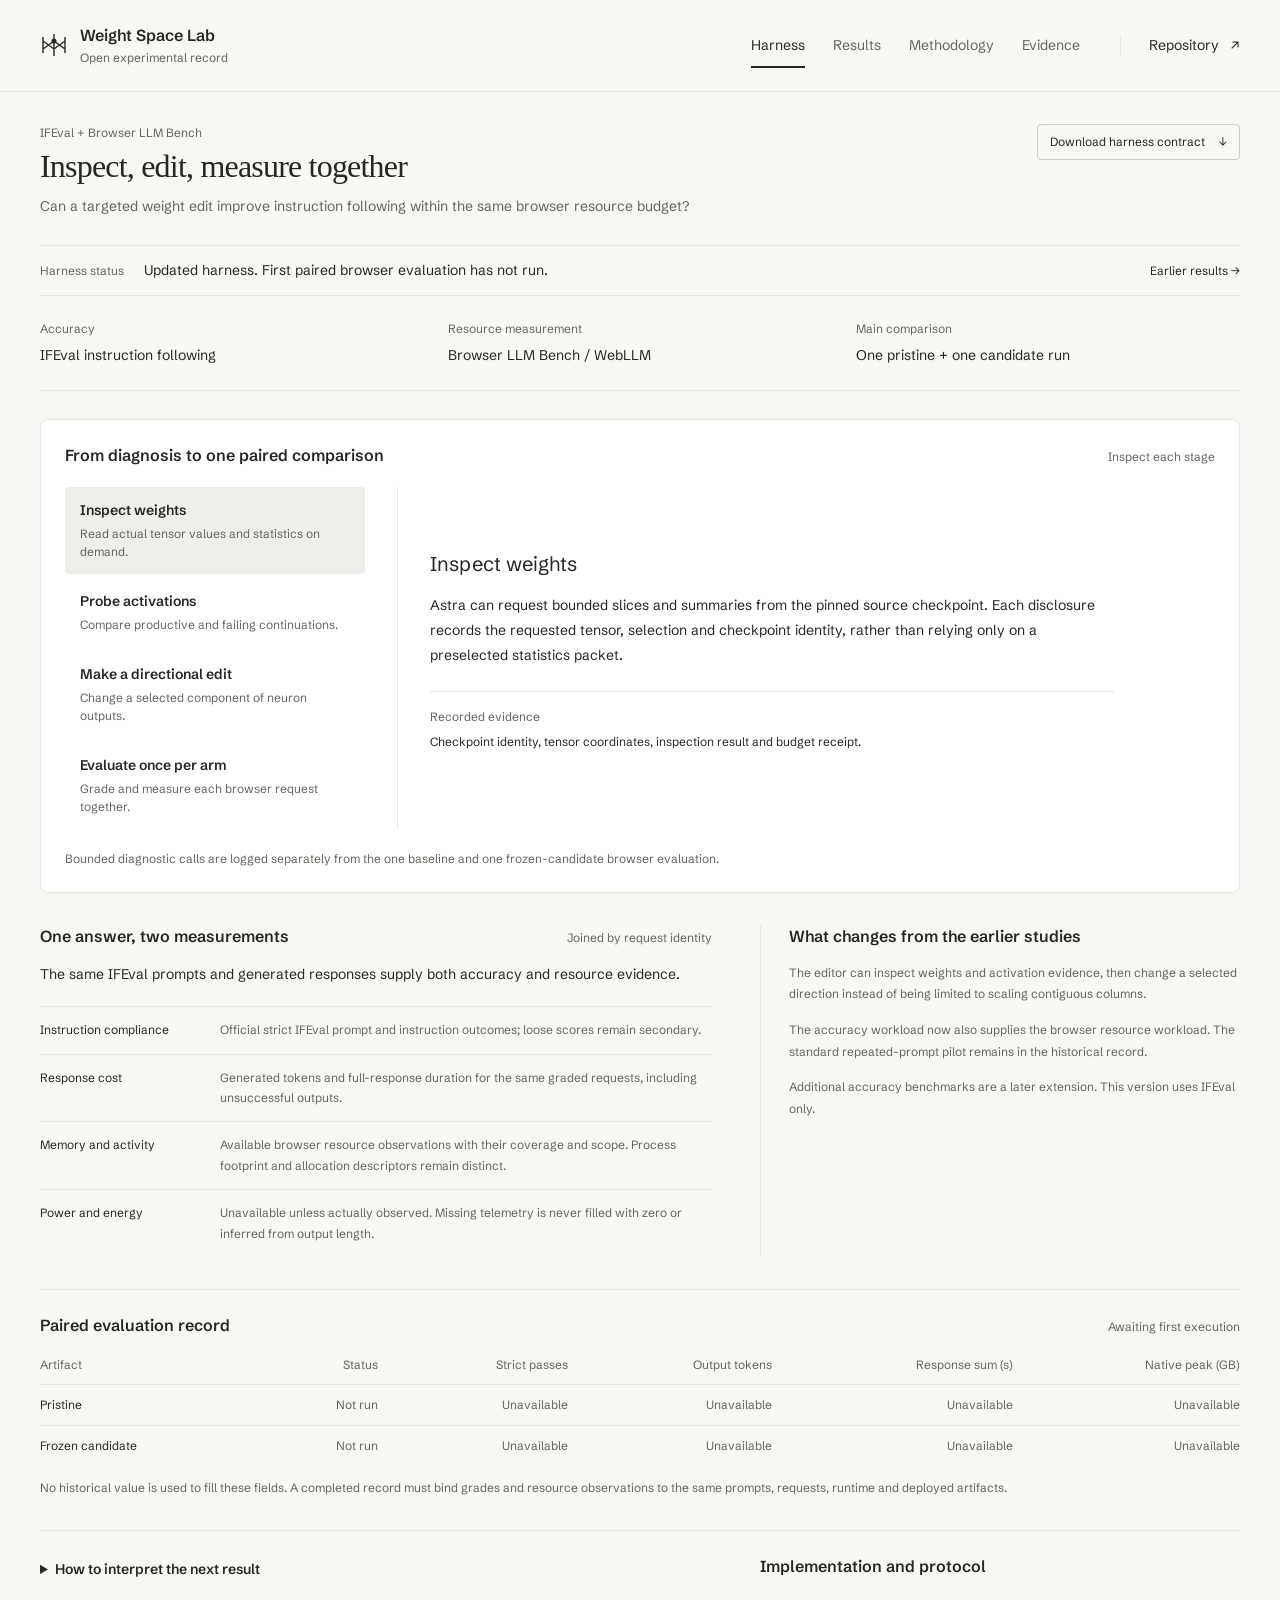
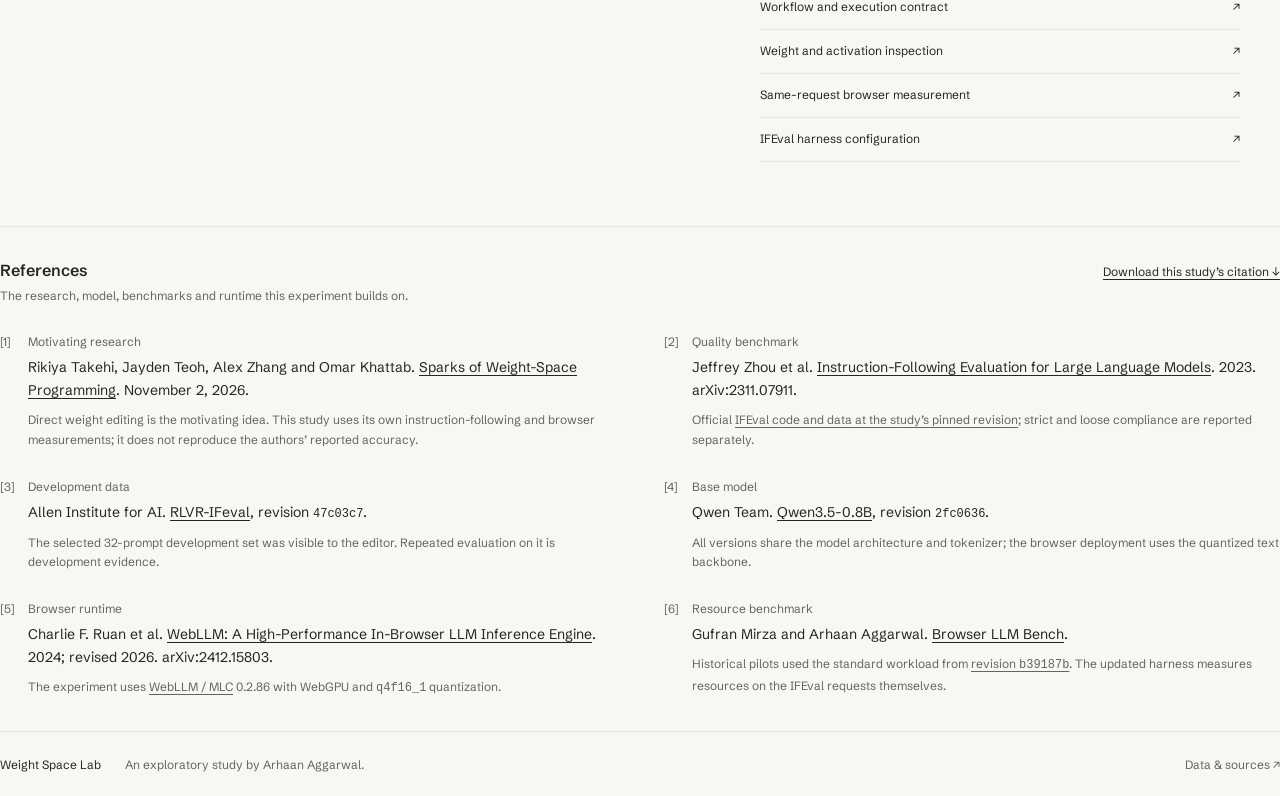
==== commit 7ca311fd: "Publish mechanistic harness view with pinned implementation links" ====
--- a/site/index.html
+++ b/site/index.html
@@ -6,32 +6,44 @@
   <meta name="theme-color" content="#f7f7f4">
   <meta name="description" content="An open research workbench for inspecting weight edits, instruction-following quality, and measured WebLLM resource use.">
   <title>Weight Space Lab · Research workbench</title>
-  <link rel="icon" href="assets/favicon.svg?v=comparison-r4-20261111" type="image/svg+xml">
+  <link rel="icon" href="assets/favicon.svg?v=mechanistic-harness-20261111" type="image/svg+xml">
   <link rel="preload" href="assets/schibsted-grotesk-regular.ttf" as="font" type="font/ttf" crossorigin>
-  <link rel="stylesheet" href="styles.css?v=comparison-r4-20261111">
-  <script src="app.js?v=comparison-r4-20261111" defer></script>
+  <link rel="stylesheet" href="styles.css?v=mechanistic-harness-20261111">
+  <script src="app.js?v=mechanistic-harness-20261111" defer></script>
 </head>
 <body>
 <a class="skip-link" href="#main">Skip to research</a>
 <header class="site-header">
-  <a class="brand" href="#results" aria-label="Weight Space Lab results">
+  <a class="brand" href="#harness" aria-label="Weight Space Lab harness">
     <svg class="brand-mark" width="28" height="28" viewBox="0 0 28 28" fill="none" aria-hidden="true"><path d="M3 6v16M14 3v22M25 6v16M3 10l11 8 11-8M3 18l11-8 11 8" stroke="currentColor" stroke-width="1.4"/><circle cx="14" cy="10" r="2.5" fill="currentColor"/></svg>
     <span>Weight Space Lab<span class="brand-subline">Open experimental record</span></span>
   </a>
   <nav class="primary-nav" aria-label="Research views">
-    <a href="#results" data-route="results" aria-current="page">Results</a>
+    <a href="#harness" data-route="harness" aria-current="page">Harness</a>
+    <a href="#results" data-route="results">Results</a>
     <a href="#methodology" data-route="methodology">Methodology</a>
     <a href="#evidence" data-route="evidence">Evidence</a>
   </nav>
   <a class="repository-link" href="https://github.com/Arhaan2/weight-space-lab">Repository <span aria-hidden="true">↗</span></a>
 </header>
 <main id="main" class="shell">
+  <section id="harness" class="route-view" aria-labelledby="harness-heading">
+<!-- HARNESS_CONTENT_START -->
+<div class="page-heading"><div><p class="eyebrow">IFEval + Browser LLM Bench</p><h1 id="harness-heading">Inspect, edit, measure together</h1><p class="page-intro">Can a targeted weight edit improve instruction following within the same browser resource budget?</p></div><a class="outline-button" href="harness.json" download>Download harness contract <span aria-hidden="true">↓</span></a></div>
+    <div class="finding-strip harness-status"><span class="finding-label">Harness status</span><p>Updated harness. First paired browser evaluation has not run.</p><a href="#results">Earlier results <span aria-hidden="true">→</span></a></div>
+    <div class="harness-scope"><div><span>Accuracy</span><strong>IFEval instruction following</strong></div><div><span>Resource measurement</span><strong>Browser LLM Bench / WebLLM</strong></div><div><span>Main comparison</span><strong>One pristine + one candidate run</strong></div></div>
+    <section class="harness-workflow" aria-labelledby="harness-workflow-heading"><div class="section-heading"><h2 id="harness-workflow-heading">From diagnosis to one paired comparison</h2><span>Inspect each stage</span></div><div class="harness-flow"><div class="harness-stage-controls" role="group" aria-label="Inspection and evaluation stages"><button type="button" data-harness-stage="weights" aria-pressed="true" aria-controls="harness-stage-weights"><span>Inspect weights</span><small>Read actual tensor values and statistics on demand.</small></button><button type="button" data-harness-stage="activations" aria-pressed="false" aria-controls="harness-stage-activations"><span>Probe activations</span><small>Compare productive and failing continuations.</small></button><button type="button" data-harness-stage="edit" aria-pressed="false" aria-controls="harness-stage-edit"><span>Make a directional edit</span><small>Change a selected component of neuron outputs.</small></button><button type="button" data-harness-stage="evaluate" aria-pressed="false" aria-controls="harness-stage-evaluate"><span>Evaluate once per arm</span><small>Grade and measure each browser request together.</small></button></div><div class="harness-stage-panels"><article id="harness-stage-weights" class="harness-stage-detail" data-stage-detail="weights"><h3>Inspect weights</h3><p>Astra can request bounded slices and summaries from the pinned source checkpoint. Each disclosure records the requested tensor, selection and checkpoint identity, rather than relying only on a preselected statistics packet.</p><dl><div><dt>Recorded evidence</dt><dd>Checkpoint identity, tensor coordinates, inspection result and budget receipt.</dd></div></dl></article><article id="harness-stage-activations" class="harness-stage-detail" data-stage-detail="activations"><h3>Probe activations</h3><p>Teacher-forced probes capture bounded hidden states and MLP activations from the source model through local Transformers. Matched contrasts estimate a direction and rank the neurons that write it. These are source-model diagnostics, not activations measured inside the quantized WebGPU runtime.</p><dl><div><dt>Recorded evidence</dt><dd>Probe input identity, backend provenance, layer and position selections, captured activations and direction derivation.</dd></div></dl></article><article id="harness-stage-edit" class="harness-stage-detail" data-stage-detail="edit"><h3>Make a directional edit</h3><p>The candidate policy supports explicit directional changes on selected columns, including noncontiguous selections and intervention strengths up to six. The pristine checkpoint remains immutable. Source verification and effective quantization checks bind the candidate to the actual deployed model.</p><dl><div><dt>Recorded evidence</dt><dd>Direction vector, selected columns, strength, changed-coordinate audit and deployment identity.</dd></div></dl></article><article id="harness-stage-evaluate" class="harness-stage-detail" data-stage-detail="evaluate"><h3>Evaluate once per arm</h3><p>Run the frozen IFEval workload once with pristine and once with the candidate. The official instruction checker grades each saved answer while the same request record carries output tokens, response duration and available resource telemetry. There is no separate autumn-leaves workload in this comparison.</p><dl><div><dt>Recorded evidence</dt><dd>Matched prompt IDs, both artifact identities, response grades, token counts, timing and telemetry coverage.</dd></div></dl></article></div></div><p class="small-note">Bounded diagnostic calls are logged separately from the one baseline and one frozen-candidate browser evaluation.</p></section>
+    <div class="harness-measurement-grid"><section aria-labelledby="harness-request-heading"><div class="section-heading"><h2 id="harness-request-heading">One answer, two measurements</h2><span>Joined by request identity</span></div><p class="harness-lead">The same IFEval prompts and generated responses supply both accuracy and resource evidence.</p><dl class="harness-measurements"><div><dt>Instruction compliance</dt><dd>Official strict IFEval prompt and instruction outcomes; loose scores remain secondary.</dd></div><div><dt>Response cost</dt><dd>Generated tokens and full-response duration for the same graded requests, including unsuccessful outputs.</dd></div><div><dt>Memory and activity</dt><dd>Available browser resource observations with their coverage and scope. Process footprint and allocation descriptors remain distinct.</dd></div><div><dt>Power and energy</dt><dd>Unavailable unless actually observed. Missing telemetry is never filled with zero or inferred from output length.</dd></div></dl></section><aside class="harness-comparison-note"><h2>What changes from the earlier studies</h2><p>The editor can inspect weights and activation evidence, then change a selected direction instead of being limited to scaling contiguous columns.</p><p>The accuracy workload now also supplies the browser resource workload. The standard repeated-prompt pilot remains in the historical record.</p><p>Additional accuracy benchmarks are a later extension. This version uses IFEval only.</p></aside></div>
+    <section class="harness-paired-results" aria-labelledby="harness-paired-heading"><div class="section-heading"><h2 id="harness-paired-heading">Paired evaluation record</h2><span>Awaiting first execution</span></div><table class="data-table"><caption class="visually-hidden">Same-request IFEval accuracy and browser resource measurements</caption><thead><tr><th scope="col">Artifact</th><th scope="col">Status</th><th scope="col">Strict passes</th><th scope="col">Output tokens</th><th scope="col">Response sum (s)</th><th scope="col">Native peak (GB)</th></tr></thead><tbody><tr><th scope="row">Pristine</th><td data-label="Status">Not run</td><td data-label="Strict passes">Unavailable</td><td data-label="Output tokens">Unavailable</td><td data-label="Response sum (s)">Unavailable</td><td data-label="Native peak (GB)">Unavailable</td></tr><tr><th scope="row">Frozen candidate</th><td data-label="Status">Not run</td><td data-label="Strict passes">Unavailable</td><td data-label="Output tokens">Unavailable</td><td data-label="Response sum (s)">Unavailable</td><td data-label="Native peak (GB)">Unavailable</td></tr></tbody></table><p class="small-note">No historical value is used to fill these fields. A completed record must bind grades and resource observations to the same prompts, requests, runtime and deployed artifacts.</p></section>
+    <div class="harness-bottom"><details class="harness-boundaries"><summary>How to interpret the next result</summary><ul><li>Historical scores belong to earlier protocols and do not validate this harness.</li><li>IFEval measures explicit instruction compliance, not general factual correctness or overall usefulness.</li><li>A single run per arm provides a paired observation, not repeated-run uncertainty or an efficiency-equivalence claim.</li><li>Source Transformers activations can inform an edit; its effect must still be tested after quantization in WebLLM.</li><li>Development feedback is not untouched confirmation. Dataset exposure and split roles must be recorded before execution.</li></ul></details><section class="harness-sources" aria-labelledby="harness-sources-heading"><h2 id="harness-sources-heading">Implementation and protocol</h2><a href="https://github.com/Arhaan2/weight-space-lab/blob/3447ea31b60fbe81a1040d6f789cdd77346410f6/docs/mechanistic-browser-workflow.md"><span>Workflow and execution contract</span><span aria-hidden="true">↗</span></a><a href="https://github.com/Arhaan2/weight-space-lab/blob/3447ea31b60fbe81a1040d6f789cdd77346410f6/docs/mechanistic-inspection.md"><span>Weight and activation inspection</span><span aria-hidden="true">↗</span></a><a href="https://github.com/Arhaan2/weight-space-lab/blob/3447ea31b60fbe81a1040d6f789cdd77346410f6/docs/joint-browser-measurement.md"><span>Same-request browser measurement</span><span aria-hidden="true">↗</span></a><a href="https://github.com/Arhaan2/weight-space-lab/blob/3447ea31b60fbe81a1040d6f789cdd77346410f6/configs/ifeval_mechanistic_browser.json"><span>IFEval harness configuration</span><span aria-hidden="true">↗</span></a></section></div>
+<!-- HARNESS_CONTENT_END -->
+  </section>
   <section id="results" class="route-view" aria-labelledby="results-heading">
     <div class="page-heading">
-      <div><p class="eyebrow">Qwen3.5-0.8B · WebLLM 0.2.86</p><h1 id="results-heading">Benchmark results</h1><p class="page-intro">Can an explicit weight edit improve instruction following without increasing browser resource use?</p></div>
+      <div><p class="eyebrow">Qwen3.5-0.8B · WebLLM 0.2.86</p><h1 id="results-heading">Completed experiments</h1><p class="page-intro">Can an explicit weight edit improve instruction following without increasing browser resource use?</p></div>
       <div class="snapshot"><span class="snapshot-dot" aria-hidden="true"></span> Research snapshot<span id="snapshot-date">10 November 2026</span></div>
     </div>
-    <div class="finding-strip"><span class="finding-label">Current finding</span><p id="current-finding"><!-- CURRENT_FINDING_START -->
+    <div class="finding-strip"><span class="finding-label">Latest completed study</span><p id="current-finding"><!-- CURRENT_FINDING_START -->
 Astra round 4: 16/32 strict passes; fresh pristine: 16/32. V1 edit leads at 17/32. 12/12 resource sessions complete. Exposed development data; no untouched confirmation.
 <!-- CURRENT_FINDING_END --></p><a href="#methodology">Study context <span aria-hidden="true">→</span></a></div>
     <div class="interactive-workspace" hidden>
@@ -83,7 +95,8 @@
     <noscript><p class="noscript-note">The saved results above are available without JavaScript. Enable JavaScript for artifact selection and interactive comparisons.</p></noscript>
   </section>
   <section id="methodology" class="route-view document-view" aria-labelledby="methodology-heading">
-    <div class="page-heading"><div><p class="eyebrow">Experimental design</p><h1 id="methodology-heading">Experimental methodology</h1><p class="page-intro">How the weight edits, instruction-following scores and browser resource measurements were obtained.</p></div><button type="button" class="outline-button print-button">Print methods</button></div>
+    <div class="page-heading"><div><p class="eyebrow">Experimental design</p><h1 id="methodology-heading">Completed study methodology</h1><p class="page-intro">How the weight edits, instruction-following scores and browser resource measurements were obtained.</p></div><button type="button" class="outline-button print-button">Print methods</button></div>
+    <p class="scope-note historical-method-note">These methods describe the completed studies. The <a href="#harness">updated inspection and paired-workload harness</a> has its own protocol and has not produced new results.</p>
     <div class="method-overview"><div><h2>The research question</h2><p>Ask Astra to modify the weights of a small language model with an explicit benchmark objective. Measure quality and runtime behavior, then inspect whether any improvement survives a fair comparison.</p></div><div class="method-facts"><dl><div><dt>Base model</dt><dd>Qwen3.5-0.8B</dd></div><div><dt>Deployment</dt><dd>WebLLM 0.2.86 · q4f16_1</dd></div><div><dt>Quality benchmark</dt><dd>IFEval instruction following</dd></div><div><dt>Resource workload</dt><dd>Browser LLM Bench · standard</dd></div></dl></div></div>
     <div class="study-ledger">
       <article><div class="study-index">V1</div><div><h2>Historical edit and held-out evaluation</h2><p>A manually supplied edit was selected on 32 development prompts, then evaluated against the original on 128 held-out prompts. Strict prompt passes changed from 69 to 70. The paired 95% confidence interval crosses zero.</p><p class="method-limitation">The candidate run was interrupted and resumed. Its token and timing observations do not establish a controlled resource improvement.</p></div><span class="state-label">Inconclusive</span></article>
@@ -127,11 +140,14 @@
     <li><span class="reference-role">Development data</span><p>Allen Institute for AI. <a href="https://huggingface.co/datasets/allenai/RLVR-IFeval">RLVR-IFeval</a>, revision <code>47c03c7</code>.</p><p class="reference-note">The selected 32-prompt development set was visible to the editor. Repeated evaluation on it is development evidence.</p></li>
     <li><span class="reference-role">Base model</span><p>Qwen Team. <a href="https://huggingface.co/Qwen/Qwen3.5-0.8B/tree/2fc06364715b967f1860aea9cf38778875588b17">Qwen3.5-0.8B</a>, revision <code>2fc0636</code>.</p><p class="reference-note">All versions share the model architecture and tokenizer; the browser deployment uses the quantized text backbone.</p></li>
     <li><span class="reference-role">Browser runtime</span><p>Charlie F. Ruan et al. <a href="https://arxiv.org/abs/2412.15803">WebLLM: A High-Performance In-Browser LLM Inference Engine</a>. 2024; revised 2026. arXiv:2412.15803.</p><p class="reference-note">The experiment uses <a href="https://webllm.mlc.ai/">WebLLM / MLC</a> 0.2.86 with WebGPU and <code>q4f16_1</code> quantization.</p></li>
-    <li><span class="reference-role">Resource benchmark</span><p>Gufran Mirza and Arhaan Aggarwal. <a href="https://browserllm.dev/">Browser LLM Bench</a>.</p><p class="reference-note">The standard workload comes from <a href="https://github.com/gufranmirza/browser-llm-bench/tree/b39187b1aff1f218493622d7fcf3cd5d24773b41">revision <code>b39187b</code></a>. Resource measurements are separate from IFEval quality scores.</p></li>
+    <li><span class="reference-role">Resource benchmark</span><p>Gufran Mirza and Arhaan Aggarwal. <a href="https://browserllm.dev/">Browser LLM Bench</a>.</p><p class="reference-note">Historical pilots used the standard workload from <a href="https://github.com/gufranmirza/browser-llm-bench/tree/b39187b1aff1f218493622d7fcf3cd5d24773b41">revision <code>b39187b</code></a>. The updated harness measures resources on the IFEval requests themselves.</p></li>
   </ol>
 </section>
 <footer class="site-footer"><span>Weight Space Lab</span><p>An exploratory study by Arhaan Aggarwal.</p><a href="#evidence">Data &amp; sources <span aria-hidden="true">↗</span></a></footer>
 <div id="announcement" class="visually-hidden" role="status" aria-live="polite" aria-atomic="true"></div>
+<!-- HARNESS_DATA_START -->
+<script id="harness-data" type="application/json">{"schema_version":1,"kind":"mechanistic_browser_harness_contract","updated":"2026-11-11","status":"implemented_not_run","title":"Inspect, edit, measure together","question":"Can a targeted weight edit improve instruction following within the same browser resource budget?","accuracy_benchmark":"IFEval","resource_benchmark":"Browser LLM Bench / WebLLM","workload":"The same IFEval prompts and generated responses supply both accuracy and resource evidence.","evaluation":{"status":"not_run","arms":["pristine","candidate"],"runs_per_arm":1,"candidate_count":1,"results":null,"diagnostics":"Bounded diagnostic calls are logged separately from the one baseline and one frozen-candidate browser evaluation."},"stages":[{"key":"weights","label":"Inspect weights","summary":"Read actual tensor values and statistics on demand.","detail":"Astra can request bounded slices and summaries from the pinned source checkpoint. Each disclosure records the requested tensor, selection and checkpoint identity, rather than relying only on a preselected statistics packet.","evidence":"Checkpoint identity, tensor coordinates, inspection result and budget receipt."},{"key":"activations","label":"Probe activations","summary":"Compare productive and failing continuations.","detail":"Teacher-forced probes capture bounded hidden states and MLP activations from the source model through local Transformers. Matched contrasts estimate a direction and rank the neurons that write it. These are source-model diagnostics, not activations measured inside the quantized WebGPU runtime.","evidence":"Probe input identity, backend provenance, layer and position selections, captured activations and direction derivation."},{"key":"edit","label":"Make a directional edit","summary":"Change a selected component of neuron outputs.","detail":"The candidate policy supports explicit directional changes on selected columns, including noncontiguous selections and intervention strengths up to six. The pristine checkpoint remains immutable. Source verification and effective quantization checks bind the candidate to the actual deployed model.","evidence":"Direction vector, selected columns, strength, changed-coordinate audit and deployment identity."},{"key":"evaluate","label":"Evaluate once per arm","summary":"Grade and measure each browser request together.","detail":"Run the frozen IFEval workload once with pristine and once with the candidate. The official instruction checker grades each saved answer while the same request record carries output tokens, response duration and available resource telemetry. There is no separate autumn-leaves workload in this comparison.","evidence":"Matched prompt IDs, both artifact identities, response grades, token counts, timing and telemetry coverage."}],"measurements":[{"label":"Instruction compliance","definition":"Official strict IFEval prompt and instruction outcomes; loose scores remain secondary."},{"label":"Response cost","definition":"Generated tokens and full-response duration for the same graded requests, including unsuccessful outputs."},{"label":"Memory and activity","definition":"Available browser resource observations with their coverage and scope. Process footprint and allocation descriptors remain distinct."},{"label":"Power and energy","definition":"Unavailable unless actually observed. Missing telemetry is never filled with zero or inferred from output length."}],"limitations":["Historical scores belong to earlier protocols and do not validate this harness.","IFEval measures explicit instruction compliance, not general factual correctness or overall usefulness.","A single run per arm provides a paired observation, not repeated-run uncertainty or an efficiency-equivalence claim.","Source Transformers activations can inform an edit; its effect must still be tested after quantization in WebLLM.","Development feedback is not untouched confirmation. Dataset exposure and split roles must be recorded before execution."],"source_base":"https://github.com/Arhaan2/weight-space-lab/blob/3447ea31b60fbe81a1040d6f789cdd77346410f6/","sources":[{"label":"Workflow and execution contract","path":"docs/mechanistic-browser-workflow.md"},{"label":"Weight and activation inspection","path":"docs/mechanistic-inspection.md"},{"label":"Same-request browser measurement","path":"docs/joint-browser-measurement.md"},{"label":"IFEval harness configuration","path":"configs/ifeval_mechanistic_browser.json"}]}</script>
+<!-- HARNESS_DATA_END -->
 <!-- RESEARCH_DATA_START -->
 <script id="research-data" type="application/json">{"schema_version":1,"project":"Weight Space Lab","updated":"2026-11-10","model":{"name":"Qwen3.5-0.8B","revision":"2fc06364715b967f1860aea9cf38778875588b17","runtime":"WebLLM 0.2.86","quantization":"q4f16_1","backend":"Apple WebGPU"},"v1":{"status":"completed_inconclusive","development":{"baseline":{"strict":16,"loose":17,"total":32,"output_tokens":13941,"generation_seconds":263.5452995605469},"candidate":{"strict":17,"loose":18,"total":32,"output_tokens":13903,"generation_seconds":266.79330004882814}},"heldout":{"metrics":{"instruction_loose":{"baseline":{"denominator":173,"numerator":112,"value":0.6473988439306358},"candidate":{"denominator":173,"numerator":116,"value":0.6705202312138728},"ci95_percentage_points":[-2.9069767441860463,7.6923076923076925],"difference_percentage_points":2.312138728323699},"instruction_strict":{"baseline":{"denominator":173,"numerator":106,"value":0.6127167630057804},"candidate":{"denominator":173,"numerator":108,"value":0.6242774566473989},"ci95_percentage_points":[-3.8461538461538463,6.2857142857142865],"difference_percentage_points":1.1560693641618496},"prompt_loose":{"baseline":{"denominator":128,"numerator":74,"value":0.578125},"candidate":{"denominator":128,"numerator":77,"value":0.6015625},"ci95_percentage_points":[-3.90625,8.59375],"difference_percentage_points":2.34375},"prompt_strict":{"baseline":{"denominator":128,"numerator":69,"value":0.5390625},"candidate":{"denominator":128,"numerator":70,"value":0.546875},"ci95_percentage_points":[-5.46875,7.03125],"difference_percentage_points":0.78125}},"paired_prompt_outcomes":{"loose":{"improved":10,"regressed":7,"tied":111,"unresolved":0},"strict":{"improved":8,"regressed":7,"tied":113,"unresolved":0}},"arms":{"baseline":{"accounting":{"ambiguous_dispatch_outcomes":0,"attempted_model_failures":0,"attempted_scored_requests":128,"dispatched_without_observed_output":0,"execution_status_counts":{"ok":69,"truncated":59},"graded_outputs":128,"grader_errors":0,"grader_timeouts":0,"missing_outputs_including_unexecuted":0,"natural_completions":69,"scheduled_prompts":128,"scored_generated_tokens":68243,"scored_generation_seconds":1704.5630007324219,"scored_input_tokens":8745,"scored_requests_with_unknown_duration":0,"scored_requests_with_unknown_tokens":0,"truncations":59,"unexecuted_slots":0},"allocation_sampled_maxima":{"eventLoopDelayMs":15305.599999904633,"gpuBufferBytes":1747697720,"heapBytes":null,"wasmBytes":283181056},"source_checkpoint_sha256":"f3272ddbea59cc854268e91e387416cd84a633a97ae7d9cfaa1325890eac602d","deployed_artifact_sha256":"5ead3e9c60107ab7168bee5373f6cd636c839b82557fed6550aaaa30170aa5b0"},"candidate":{"accounting":{"ambiguous_dispatch_outcomes":0,"attempted_model_failures":0,"attempted_scored_requests":128,"dispatched_without_observed_output":0,"execution_status_counts":{"ok":77,"truncated":51},"graded_outputs":128,"grader_errors":0,"grader_timeouts":0,"missing_outputs_including_unexecuted":0,"natural_completions":77,"scheduled_prompts":128,"scored_generated_tokens":60189,"scored_generation_seconds":1227.9859008789062,"scored_input_tokens":8745,"scored_requests_with_unknown_duration":0,"scored_requests_with_unknown_tokens":0,"truncations":51,"unexecuted_slots":0},"allocation_sampled_maxima":{"eventLoopDelayMs":9645,"gpuBufferBytes":1747697720,"heapBytes":null,"wasmBytes":283181056},"source_checkpoint_sha256":"f9c767c06ec3c17dbdfedc43b695d64d025ae7393d3f425cee71ef45c358d6bf","deployed_artifact_sha256":"6e18cc4906ce18786b9197bcc7fb5f93ffc706d808b0809150349546eef3627b"}}},"edit":{"operation":"scale_columns","layers":[15,19],"tensor":"mlp.down_proj.weight","columns":[0,59],"scale":0.75,"changed_bf16_entries":122880,"editor_attribution":"Operator-attributed Astra / Ultra; provider identity and usage not observed."}},"v2":{"status":"complete","description":"3 candidate development evaluations are complete. No edit qualified; the original model was retained. The combined quality and resource goal was not demonstrated.","proposal_limit":4,"development_prompts":32,"untouched_final_prompts":0,"resource_session_order":["A","B","B","A"],"requests_per_resource_session":60,"resource_status":"pristine_retained_no_comparison","qualification":{"strict_passes_greater_than":16,"output_tokens_at_most":13941},"resource_status_label":"Skipped: pristine retained","limitation":"No verified untouched final prompts remain. V2 quality results are development evidence, without fresh held-out confirmation.","execution":{"schema_version":1,"kind":"sanitized_v2_collaboration_result","updated_at_utc":"2026-11-10T22:05:38.806569+00:00","study_sha256":"bf38a30cb9bd0bac1b4afc2167b9293c32bb4d61b1af3e178a0f474e502b4e0c","continuation_sha256":"b25f884b71c2c538fbbd2659a09bcc0ee12a6e0bce824596fe07ca717324a82c","status":"complete","joint_goal_status":"no_qualifying_edit","model":"Qwen3.5-0.8B","runtime":"WebLLM 0.2.86 / MLC","quantization":"q4f16_1","benchmark":"32-prompt Ai2 RLVR-IFeval development set","baseline":{"strict_passes":16,"loose_passes":17,"denominator":32,"scored_output_tokens":13941,"natural_completions":20,"truncations":12,"generation_seconds":263.5452995605469,"technically_valid":true,"unresolved_grader_errors":0},"baseline_environment":{"chrome_version":"156.0.8078.80","user_agent":"Mozilla/5.0 (Macintosh; Intel Mac OS X 10_15_7) AppleWebKit/537.36 (KHTML, like Gecko) Chrome/156.0.0.0 Safari/537.36","platform":"MacIntel","hardware_concurrency":14},"rounds":[{"round":1,"status":"completed","editor_dispatched":true,"metrics":{"strict_passes":16,"loose_passes":17,"denominator":32,"scored_output_tokens":15019,"natural_completions":18,"truncations":14,"generation_seconds":279.5922004394531,"technically_valid":true,"unresolved_grader_errors":0},"qualifies":false,"artifact_sha256":"704590e6512285752e25795f2a81c389429ed662bf80f58d5a89227ea89e40fc","editor_delivery_turns":1,"graded_evidence_sha256":"0fc4469b07b234421ba259032baf77b5c88beba570c7282b5d43c9a782cbdbb6","deployment_limits_satisfied":true,"memory_limits_satisfied":true,"paired_outcomes":{"strict":{"improvements":1,"regressions":1,"ties":30,"unresolved":0},"loose":{"improvements":1,"regressions":1,"ties":30,"unresolved":0}},"source_edit":{"result_sha256":"d182b6945dc2dff8e261c6e6a9467aa574019952bc75682da0059eabbef8e870","changed_stored_entries":122880,"changed_numerical_entries":122880,"targeted_coordinates":122880},"weight_operations":[{"op":"scale_columns","tensor":"model.language_model.layers.15.mlp.down_proj.weight","columns":[2014,2015,2016,2017,2018,2019,2020,2021,2022,2023,2024,2025,2026,2027,2028,2029,2030,2031,2032,2033,2034,2035,2036,2037,2038,2039,2040,2041,2042,2043,2044,2045,2046,2047,2048,2049,2050,2051,2052,2053,2054,2055,2056,2057,2058,2059,2060,2061,2062,2063,2064,2065,2066,2067,2068,2069,2070,2071,2072,2073],"factor":0.75},{"op":"scale_columns","tensor":"model.language_model.layers.19.mlp.down_proj.weight","columns":[3524,3525,3526,3527,3528,3529,3530,3531,3532,3533,3534,3535,3536,3537,3538,3539,3540,3541,3542,3543,3544,3545,3546,3547,3548,3549,3550,3551,3552,3553,3554,3555,3556,3557,3558,3559,3560,3561,3562,3563,3564,3565,3566,3567,3568,3569,3570,3571,3572,3573,3574,3575,3576,3577,3578,3579,3580,3581,3582,3583],"factor":0.75}],"base_checkpoint_sha256":"f3272ddbea59cc854268e91e387416cd84a633a97ae7d9cfaa1325890eac602d","composition":"sequential","execution":{"status":"completed","engine_load_attempts":1,"warmup_dispatches":1,"scored_dispatches":32,"generation_dispatches":33,"cleanup":{"process_group_stop_requested":true,"controller_exit_verified":true,"controller_returncode":0,"unload_confirmed":true,"worker_terminated":true,"forced_termination":false,"native_capture_exit_confirmed":true,"chrome_exit_confirmed":true,"local_harness_exit_confirmed":true,"owned_browser_and_worker_resources_released":true,"release_scope":"Dedicated browser process/profile, all of its page/worker/device resources, and this local harness only; unrelated browser data untouched","chrome_os_exit_verified":true,"retained_owned_pids_alive":[]},"warmup_sampled_tokens":12,"error":null},"environment":{"chrome_version":"157.0.8103.39","user_agent":"Mozilla/5.0 (Macintosh; Intel Mac OS X 10_15_7) AppleWebKit/537.36 (KHTML, like Gecko) Chrome/157.0.0.0 Safari/537.36","platform":"MacIntel","hardware_concurrency":14},"same_browser_as_saved_baseline":false},{"round":2,"status":"completed","editor_dispatched":true,"metrics":{"strict_passes":16,"loose_passes":17,"denominator":32,"scored_output_tokens":12644,"natural_completions":22,"truncations":10,"generation_seconds":303.1460002441406,"technically_valid":true,"unresolved_grader_errors":0},"qualifies":false,"artifact_sha256":"f78b942268e7fd5cfbb7747eaad2a93724a9658b31e9d6d1670e86b950495a66","editor_delivery_turns":1,"graded_evidence_sha256":"ff9dfdfb6c97b49a1dd44634b870a95107b04806b6b5ca1c6ac4b986a441bc43","deployment_limits_satisfied":true,"memory_limits_satisfied":true,"paired_outcomes":{"strict":{"improvements":0,"regressions":0,"ties":32,"unresolved":0},"loose":{"improvements":0,"regressions":0,"ties":32,"unresolved":0}},"source_edit":{"result_sha256":"145ed8ee6b8d5761b1ad1eda9812c77bca9915c1a1214de221cd0a01caef66fa","changed_stored_entries":122880,"changed_numerical_entries":122880,"targeted_coordinates":122880},"weight_operations":[{"op":"scale_columns","tensor":"model.language_model.layers.15.mlp.down_proj.weight","columns":[2014,2015,2016,2017,2018,2019,2020,2021,2022,2023,2024,2025,2026,2027,2028,2029,2030,2031,2032,2033,2034,2035,2036,2037,2038,2039,2040,2041,2042,2043,2044,2045,2046,2047,2048,2049,2050,2051,2052,2053,2054,2055,2056,2057,2058,2059,2060,2061,2062,2063,2064,2065,2066,2067,2068,2069,2070,2071,2072,2073],"factor":1.25},{"op":"scale_columns","tensor":"model.language_model.layers.19.mlp.down_proj.weight","columns":[3524,3525,3526,3527,3528,3529,3530,3531,3532,3533,3534,3535,3536,3537,3538,3539,3540,3541,3542,3543,3544,3545,3546,3547,3548,3549,3550,3551,3552,3553,3554,3555,3556,3557,3558,3559,3560,3561,3562,3563,3564,3565,3566,3567,3568,3569,3570,3571,3572,3573,3574,3575,3576,3577,3578,3579,3580,3581,3582,3583],"factor":1.25}],"base_checkpoint_sha256":"f3272ddbea59cc854268e91e387416cd84a633a97ae7d9cfaa1325890eac602d","composition":"sequential","execution":{"status":"completed","engine_load_attempts":1,"warmup_dispatches":1,"scored_dispatches":32,"generation_dispatches":33,"cleanup":{"process_group_stop_requested":true,"controller_exit_verified":true,"controller_returncode":0,"unload_confirmed":true,"worker_terminated":true,"forced_termination":false,"native_capture_exit_confirmed":true,"chrome_exit_confirmed":true,"local_harness_exit_confirmed":true,"owned_browser_and_worker_resources_released":true,"release_scope":"Dedicated browser process/profile, all of its page/worker/device resources, and this local harness only; unrelated browser data untouched","chrome_os_exit_verified":true,"retained_owned_pids_alive":[]},"warmup_sampled_tokens":12,"error":null},"environment":{"chrome_version":"157.0.8103.39","user_agent":"Mozilla/5.0 (Macintosh; Intel Mac OS X 10_15_7) AppleWebKit/537.36 (KHTML, like Gecko) Chrome/157.0.0.0 Safari/537.36","platform":"MacIntel","hardware_concurrency":14},"same_browser_as_saved_baseline":false},{"round":3,"status":"completed","editor_dispatched":true,"metrics":{"strict_passes":16,"loose_passes":17,"denominator":32,"scored_output_tokens":12591,"natural_completions":22,"truncations":10,"generation_seconds":234.5698994140625,"technically_valid":true,"unresolved_grader_errors":0},"qualifies":false,"artifact_sha256":"eaa72067ef9bea370bd80398dafecbea5437379c8d6ddf27678b0068eebb0c38","editor_delivery_turns":2,"graded_evidence_sha256":"2e760fe7415427b0f1aa276ddcdb8cb60fa713dc017c96f46d30e3dfc5a184c4","deployment_limits_satisfied":true,"memory_limits_satisfied":true,"paired_outcomes":{"strict":{"improvements":0,"regressions":0,"ties":32,"unresolved":0},"loose":{"improvements":0,"regressions":0,"ties":32,"unresolved":0}},"source_edit":{"result_sha256":"d3a2d071c41110570789cb142cc86a04c1b126f07564e1c25e2fac7b3d230787","changed_stored_entries":122880,"changed_numerical_entries":122880,"targeted_coordinates":122880},"weight_operations":[{"op":"scale_columns","tensor":"model.language_model.layers.15.mlp.down_proj.weight","columns":[2014,2015,2016,2017,2018,2019,2020,2021,2022,2023,2024,2025,2026,2027,2028,2029,2030,2031,2032,2033,2034,2035,2036,2037,2038,2039,2040,2041,2042,2043,2044,2045,2046,2047,2048,2049,2050,2051,2052,2053,2054,2055,2056,2057,2058,2059,2060,2061,2062,2063,2064,2065,2066,2067,2068,2069,2070,2071,2072,2073],"factor":1.5},{"op":"scale_columns","tensor":"model.language_model.layers.19.mlp.down_proj.weight","columns":[3524,3525,3526,3527,3528,3529,3530,3531,3532,3533,3534,3535,3536,3537,3538,3539,3540,3541,3542,3543,3544,3545,3546,3547,3548,3549,3550,3551,3552,3553,3554,3555,3556,3557,3558,3559,3560,3561,3562,3563,3564,3565,3566,3567,3568,3569,3570,3571,3572,3573,3574,3575,3576,3577,3578,3579,3580,3581,3582,3583],"factor":1.5}],"base_checkpoint_sha256":"f3272ddbea59cc854268e91e387416cd84a633a97ae7d9cfaa1325890eac602d","composition":"sequential","execution":{"status":"completed","engine_load_attempts":1,"warmup_dispatches":1,"scored_dispatches":32,"generation_dispatches":33,"cleanup":{"process_group_stop_requested":true,"controller_exit_verified":true,"controller_returncode":0,"unload_confirmed":true,"worker_terminated":true,"forced_termination":false,"native_capture_exit_confirmed":true,"chrome_exit_confirmed":true,"local_harness_exit_confirmed":true,"owned_browser_and_worker_resources_released":true,"release_scope":"Dedicated browser process/profile, all of its page/worker/device resources, and this local harness only; unrelated browser data untouched","chrome_os_exit_verified":true,"retained_owned_pids_alive":[]},"warmup_sampled_tokens":12,"error":null},"environment":{"chrome_version":"157.0.8103.39","user_agent":"Mozilla/5.0 (Macintosh; Intel Mac OS X 10_15_7) AppleWebKit/537.36 (KHTML, like Gecko) Chrome/157.0.0.0 Safari/537.36","platform":"MacIntel","hardware_concurrency":14},"same_browser_as_saved_baseline":false},{"round":4,"status":"invalid","editor_dispatched":false,"metrics":null,"qualifies":null,"artifact_sha256":null,"editor_delivery_turns":0,"reason":"Closed without an Astra call: the preserved failed pre-dispatch stage consumed one of four browser-development attempts."}],"selection":{"named_arms":{"pristine_baseline":"5ead3e9c60107ab7168bee5373f6cd636c839b82557fed6550aaaa30170aa5b0","selected_astra":"5ead3e9c60107ab7168bee5373f6cd636c839b82557fed6550aaaa30170aa5b0"},"selection":"pristine_fallback","resource_order":[],"frozen_before_final_results":true},"resource":{"status":"pristine_retained_no_comparison","scheduled_sessions":0,"complete_sessions":0,"matched_environment":false,"sessions":[],"reason":"Pristine retained; no redundant comparison was run."},"untouched_final_prompts":0,"offline_grading_recovery":{"status":"completed","charged_seconds":27.657072332920507,"pre_recovery_state_sha256":"8cd28b48f4d5797d21170b9447787ebcf0c6e92c7da787f6ad95d905886ec8b1","original_failed_stage_preserved":true,"target_loads":0,"target_generations":0,"editor_calls":0,"calendar_and_global_limits_unchanged":true,"harness_files_restored_exactly":19,"evaluator_payloads_restored":171,"unavailable_generated_bytecode_quarantined":347,"evaluator_versions_changed":false,"frozen_inputs_verified_after_restoration":758,"interpretation":"Round 3 browser execution and cleanup completed. Offline grading initially stopped before any checker call when files became dataless. Exact frozen bytes/pinned package payloads were restored, existing project bytecode was bypassed, and one separately charged offline pass graded the preserved outputs. The failed stage and halt snapshot remain retained."},"actual_browser_usage":{"engine_load_attempts":3,"warmup_dispatches":3,"scored_dispatches":96,"generation_dispatches":99,"sampled_tokens_including_warmups":40290,"unresolved_generation_sessions":0,"failed_target_sequences":0,"generation_retries":0,"preserved_pre_dispatch_failures":1,"charged_local_seconds":1124.457251250511,"charged_browser_seconds":926.824992623413,"scope":"All newly observed development and resource sessions, including warmups; historical saved baseline excluded. Original zero-dispatch failure remains separately counted."},"accounting":{"model_loads":3,"warmups":3,"scored_generations":96,"scored_output_tokens":40254,"warmup_sampled_tokens":36,"charged_local_seconds":1124.457251250511,"charged_browser_seconds":926.824992623413,"development_browser_attempts":4,"count_scope":"Development candidate sessions only for loads/generations/tokens; stage times include inherited costs and any resource stages."},"editor":{"actual_route":"Codex collaboration subagent","requested_model":"gpt-6-astra","fresh_context_each_round":true,"effort_override":null,"ultra_verified":false,"actual_agent_dispatches":3,"immutable_provider_version":null,"editor_delivery_turns":4,"submission_slots_consumed":4,"provider_tokens":null,"provider_billing":null,"technical_isolation":"unverified"},"preserved_pre_dispatch_failure":{"cause":"Sandbox denied native memory-pressure query; resource_state_unknown","model_loads":0,"warmups":0,"generations":0,"original_state_sha256":"0feb6c71df16556e50273247ee41187e72925cbf53e46fc08447d7ab8ccbc4ca","original_files_verified":606,"original_files_expected":606,"original_verification_at_utc":"2026-11-10T22:05:24.577742+00:00","original_state_and_ledgers_unchanged":true,"carried_local_seconds":52.11339745623991,"carried_browser_seconds":1.0793538747821003,"same_calendar_and_limits":true,"maximum_real_candidate_evaluations":3,"correction":"Unchanged controller and native resource guards run outside sandbox; original failed attempt remains counted."},"limitations":["No untouched final prompts are available; development results do not establish fresh held-out quality.","The reused development baseline ran Chrome 156.0.8078.80; these candidates run Chrome 157.0.8103.39. The browser difference prevents an isolated weight-only causal claim from the development comparison. The resource A-B-B-A comparison, if selected, uses the current matched environment.","A collaboration editor was used instead of the frozen manual-interface route; no Ultra or immutable provider identity is claimed.","Two resource sessions per artifact would form a small pilot, not proof of precise resource equality.","GPU allocation descriptors and WASM address space are not physical VRAM; missing power is unavailable, not zero."]}},"sources":{"v1_report":"https://github.com/Arhaan2/weight-space-lab/blob/43a01f81ededd3b5f7b9c24997ce6c720db84c0f/reports/ifeval-browser-v1-final/README.md","v1_data":"https://github.com/Arhaan2/weight-space-lab/blob/43a01f81ededd3b5f7b9c24997ce6c720db84c0f/reports/ifeval-browser-v1-final/result.json","reproduction":"https://github.com/Arhaan2/weight-space-lab/blob/43a01f81ededd3b5f7b9c24997ce6c720db84c0f/docs/ifeval-v1-reproduction.md","v2_protocol":"https://github.com/Arhaan2/weight-space-lab/blob/43a01f81ededd3b5f7b9c24997ce6c720db84c0f/docs/ifeval-browser-quality-resource-protocol.md","final_data_audit":"https://github.com/Arhaan2/weight-space-lab/blob/43a01f81ededd3b5f7b9c24997ce6c720db84c0f/docs/ifeval-v2-final-data.md","v2_execution":"https://github.com/Arhaan2/weight-space-lab/blob/70a41ac9fc2f9e3bffa2d231ebfaba0819505995/reports/ifeval-browser-v2-collaboration-run/README.md","resource_study":"https://github.com/Arhaan2/weight-space-lab/blob/28f9b87dafefe05572272120a6d2295262bf7f69/reports/resource-all-edits-v1/result.json","repository_base":"https://github.com/Arhaan2/weight-space-lab/blob/c5c6fda32bde69bbe3207be8e17ad53373143d8c/","fresh_comparison":"https://github.com/Arhaan2/weight-space-lab/blob/c5c6fda32bde69bbe3207be8e17ad53373143d8c/reports/fresh-baseline-r4-v1/result.json","fresh_maintenance":"https://github.com/Arhaan2/weight-space-lab/blob/c5c6fda32bde69bbe3207be8e17ad53373143d8c/reports/fresh-baseline-r4-v1/maintenance.json"},"resource_study":{"actual_usage":{"aggregate_retained_bytes_conservative":10123901395,"attempted_sessions":10,"charged_browser_seconds":3038.869430960389,"charged_local_seconds":4314.035979002714,"completed_sessions":10,"continuation_preparation_seconds":2.0300954999402165,"engine_load_attempts":10,"failed_target_sequences":0,"frontier_calls":0,"generation_dispatches":610,"generation_retries":0,"observation_scope":"Known observed supervisor counters; unresolved attempts remain reserved and are not asserted to have zero dispatches.","offline_preparation_failures":1,"preparation_seconds":2.914234957890585,"preserved_failed_pre_dispatch_verifications":1,"quality_generations":0,"reserved_target_tokens":38560,"sampled_tokens_including_warmups":23430,"scored_dispatches":600,"stopped_before_reservation":1,"unresolved_attempted_sessions":0,"warmup_dispatches":10},"aggregates":{"pristine":{"metrics":{"cpu_capacity_percent":{"max":3.713666709727637,"mean":3.7001157336733597,"min":3.686564757619082,"values":[3.686564757619082,3.713666709727637]},"cpu_coverage":{"max":0.899121627523972,"mean":0.8974340146909643,"min":0.8957464018579566,"values":[0.899121627523972,0.8957464018579566]},"full_response_tokens_per_second":{"max":63.41239750400223,"mean":63.123607012624205,"min":62.83481652124618,"values":[62.83481652124618,63.41239750400223]},"gpu_buffer_descriptor_bytes_sampled_max":{"max":1747697720,"mean":1747697720.0,"min":1747697720,"values":[1747697720,1747697720]},"gpu_coverage":{"max":0.9437290719759595,"mean":0.9324449744795833,"min":0.9211608769832073,"values":[0.9211608769832073,0.9437290719759595]},"gpu_time_ms_per_second":{"max":617.4778113657461,"mean":607.8619097088474,"min":598.2460080519487,"values":[598.2460080519487,617.4778113657461]},"host_power_watts":{"max":null,"mean":null,"min":null,"values":[null,null]},"load_ms":{"max":3327.0999999046326,"mean":3129.6999999284744,"min":2932.2999999523163,"values":[2932.2999999523163,3327.0999999046326]},"mean_response_ms":{"max":620.6750040690105,"mean":617.8483479817709,"min":615.0216918945313,"values":[620.6750040690105,615.0216918945313]},"native_idle_footprint_gb":{"max":2.662559144,"mean":2.63900664,"min":2.615454136,"values":[2.615454136,2.662559144]},"native_peak_footprint_gb":{"max":3.19782956,"mean":3.092185024,"min":2.986540488,"values":[2.986540488,3.19782956]},"native_recovery_footprint_gb":{"max":0.915910056,"mean":0.892267428,"min":0.8686248,"values":[0.8686248,0.915910056]},"power_coverage":{"max":0,"mean":0.0,"min":0,"values":[0,0]},"response_ms_per_output_token":{"max":15.91474369407719,"mean":15.842265332865919,"min":15.769786971654648,"values":[15.91474369407719,15.769786971654648]},"response_ms_sum":{"max":37240.500244140625,"mean":37070.90087890625,"min":36901.301513671875,"values":[37240.500244140625,36901.301513671875]},"scored_output_tokens":{"max":2340,"mean":2340.0,"min":2340,"values":[2340,2340]},"session_ms":{"max":288422,"mean":288237.25,"min":288052.5,"values":[288422,288052.5]},"wasm_address_space_bytes_sampled_max":{"max":283181056,"mean":283181056.0,"min":283181056,"values":[283181056,283181056]}},"n_completed":2,"n_scheduled":2},"v1":{"metrics":{"cpu_capacity_percent":{"max":3.6483504974390777,"mean":3.6439676756331254,"min":3.6395848538271727,"values":[3.6395848538271727,3.6483504974390777]},"cpu_coverage":{"max":0.9003197503886426,"mean":0.8861322638659046,"min":0.8719447773431666,"values":[0.8719447773431666,0.9003197503886426]},"full_response_tokens_per_second":{"max":65.8196360513311,"mean":64.89835674754897,"min":63.977077443766845,"values":[65.8196360513311,63.977077443766845]},"gpu_buffer_descriptor_bytes_sampled_max":{"max":1747697720,"mean":1747697720.0,"min":1747697720,"values":[1747697720,1747697720]},"gpu_coverage":{"max":0.9253931727787871,"mean":0.9234350894973931,"min":0.921477006215999,"values":[0.921477006215999,0.9253931727787871]},"gpu_time_ms_per_second":{"max":618.277046344552,"mean":616.1945586012268,"min":614.1120708579016,"values":[618.277046344552,614.1120708579016]},"host_power_watts":{"max":null,"mean":null,"min":null,"values":[null,null]},"load_ms":{"max":2789.5,"mean":2607.8000000715256,"min":2426.100000143051,"values":[2789.5,2426.100000143051]},"mean_response_ms":{"max":609.5933349609375,"mean":601.06083984375,"min":592.5283447265625,"values":[592.5283447265625,609.5933349609375]},"native_idle_footprint_gb":{"max":2.625104048,"mean":2.61573252,"min":2.606360992,"values":[2.606360992,2.625104048]},"native_peak_footprint_gb":{"max":3.14825028,"mean":3.0750876600000003,"min":3.00192504,"values":[3.00192504,3.14825028]},"native_recovery_footprint_gb":{"max":0.876439704,"mean":0.868010268,"min":0.859580832,"values":[0.859580832,0.876439704]},"power_coverage":{"max":0,"mean":0.0,"min":0,"values":[0,0]},"response_ms_per_output_token":{"max":15.630598332331731,"mean":15.41181640625,"min":15.193034480168269,"values":[15.193034480168269,15.630598332331731]},"response_ms_sum":{"max":36575.60009765625,"mean":36063.650390625,"min":35551.70068359375,"values":[35551.70068359375,36575.60009765625]},"scored_output_tokens":{"max":2340,"mean":2340.0,"min":2340,"values":[2340,2340]},"session_ms":{"max":286780.3000488281,"mean":286488.4500732422,"min":286196.60009765625,"values":[286196.60009765625,286780.3000488281]},"wasm_address_space_bytes_sampled_max":{"max":283181056,"mean":283181056.0,"min":283181056,"values":[283181056,283181056]}},"n_completed":2,"n_scheduled":2},"v2-r1":{"metrics":{"cpu_capacity_percent":{"max":3.577602024175614,"mean":3.4375269629328233,"min":3.2974519016900325,"values":[3.577602024175614,3.2974519016900325]},"cpu_coverage":{"max":0.9086388761032923,"mean":0.8948245298174159,"min":0.8810101835315395,"values":[0.9086388761032923,0.8810101835315395]},"full_response_tokens_per_second":{"max":64.69324409501625,"mean":60.147964414606975,"min":55.602684734197695,"values":[64.69324409501625,55.602684734197695]},"gpu_buffer_descriptor_bytes_sampled_max":{"max":1747697720,"mean":1747697720.0,"min":1747697720,"values":[1747697720,1747697720]},"gpu_coverage":{"max":0.9621589161506863,"mean":0.9465620300559767,"min":0.9309651439612672,"values":[0.9309651439612672,0.9621589161506863]},"gpu_time_ms_per_second":{"max":624.0249119177901,"mean":588.0917706394223,"min":552.1586293610544,"values":[624.0249119177901,552.1586293610544]},"host_power_watts":{"max":null,"mean":null,"min":null,"values":[null,null]},"load_ms":{"max":2865.5,"mean":2741.0,"min":2616.5,"values":[2865.5,2616.5]},"mean_response_ms":{"max":701.40498046875,"mean":652.125,"min":602.84501953125,"values":[602.84501953125,701.40498046875]},"native_idle_footprint_gb":{"max":2.634083752,"mean":2.593639284,"min":2.553194816,"values":[2.634083752,2.553194816]},"native_peak_footprint_gb":{"max":3.010313528,"mean":2.9951174280000004,"min":2.979921328,"values":[3.010313528,2.979921328]},"native_recovery_footprint_gb":{"max":0.887303592,"mean":0.846662516,"min":0.80602144,"values":[0.887303592,0.80602144]},"power_coverage":{"max":0,"mean":0.0,"min":0,"values":[0,0]},"response_ms_per_output_token":{"max":17.98474308894231,"mean":16.721153846153847,"min":15.457564603365384,"values":[15.457564603365384,17.98474308894231]},"response_ms_sum":{"max":42084.298828125,"mean":39127.5,"min":36170.701171875,"values":[36170.701171875,42084.298828125]},"scored_output_tokens":{"max":2340,"mean":2340.0,"min":2340,"values":[2340,2340]},"session_ms":{"max":292391.6999511719,"mean":289615.6999511719,"min":286839.6999511719,"values":[286839.6999511719,292391.6999511719]},"wasm_address_space_bytes_sampled_max":{"max":283181056,"mean":283181056.0,"min":283181056,"values":[283181056,283181056]}},"n_completed":2,"n_scheduled":2},"v2-r2":{"metrics":{"cpu_capacity_percent":{"max":3.6434274355488308,"mean":3.5698002817860246,"min":3.496173128023219,"values":[3.496173128023219,3.6434274355488308]},"cpu_coverage":{"max":0.9236695922455714,"mean":0.9177131827194889,"min":0.9117567731934064,"values":[0.9117567731934064,0.9236695922455714]},"full_response_tokens_per_second":{"max":65.18105760928445,"mean":64.81847221071874,"min":64.45588681215303,"values":[65.18105760928445,64.45588681215303]},"gpu_buffer_descriptor_bytes_sampled_max":{"max":1747697720,"mean":1747697720.0,"min":1747697720,"values":[1747697720,1747697720]},"gpu_coverage":{"max":0.9470393956776577,"mean":0.9403391553282654,"min":0.9336389149788732,"values":[0.9336389149788732,0.9470393956776577]},"gpu_time_ms_per_second":{"max":632.7373914663475,"mean":621.2576476194371,"min":609.7779037725267,"values":[632.7373914663475,609.7779037725267]},"host_power_watts":{"max":null,"mean":null,"min":null,"values":[null,null]},"load_ms":{"max":2538.2000000476837,"mean":2469.0,"min":2399.7999999523163,"values":[2538.2000000476837,2399.7999999523163]},"mean_response_ms":{"max":605.0649820963541,"mean":601.6991617838542,"min":598.3333414713542,"values":[598.3333414713542,605.0649820963541]},"native_idle_footprint_gb":{"max":2.60999788,"mean":2.605779228,"min":2.601560576,"values":[2.601560576,2.60999788]},"native_peak_footprint_gb":{"max":3.12296888,"mean":3.0544760120000003,"min":2.985983144,"values":[3.12296888,2.985983144]},"native_recovery_footprint_gb":{"max":0.863266872,"mean":0.8590564,"min":0.854845928,"values":[0.854845928,0.863266872]},"power_coverage":{"max":0,"mean":0.0,"min":0,"values":[0,0]},"response_ms_per_output_token":{"max":15.514486720419338,"mean":15.42818363548344,"min":15.341880550547543,"values":[15.341880550547543,15.514486720419338]},"response_ms_sum":{"max":36303.89892578125,"mean":36101.94970703125,"min":35900.00048828125,"values":[35900.00048828125,36303.89892578125]},"scored_output_tokens":{"max":2340,"mean":2340.0,"min":2340,"values":[2340,2340]},"session_ms":{"max":286809.5,"mean":286567.34997558594,"min":286325.1999511719,"values":[286325.1999511719,286809.5]},"wasm_address_space_bytes_sampled_max":{"max":283181056,"mean":283181056.0,"min":283181056,"values":[283181056,283181056]}},"n_completed":2,"n_scheduled":2},"v2-r3":{"metrics":{"cpu_capacity_percent":{"max":3.4567175686371265,"mean":2.6958538220118604,"min":1.934990075386594,"values":[3.4567175686371265,1.934990075386594]},"cpu_coverage":{"max":0.9680873365671286,"mean":0.9406482979010993,"min":0.91320925923507,"values":[0.91320925923507,0.9680873365671286]},"full_response_tokens_per_second":{"max":58.976382231422896,"mean":42.943148090070224,"min":26.909913948717552,"values":[58.976382231422896,26.909913948717552]},"gpu_buffer_descriptor_bytes_sampled_max":{"max":1747697720,"mean":1747697720.0,"min":1747697720,"values":[1747697720,1747697720]},"gpu_coverage":{"max":0.9780477655319962,"mean":0.9558427347799272,"min":0.9336377040278581,"values":[0.9336377040278581,0.9780477655319962]},"gpu_time_ms_per_second":{"max":576.3953982711165,"mean":420.5799837479841,"min":264.7645692248517,"values":[576.3953982711165,264.7645692248517]},"host_power_watts":{"max":null,"mean":null,"min":null,"values":[null,null]},"load_ms":{"max":36423.60000014305,"mean":19473.550000071526,"min":2523.5,"values":[2523.5,36423.60000014305]},"mean_response_ms":{"max":1449.2799967447916,"mean":1055.2808288574217,"min":661.281660970052,"values":[661.281660970052,1449.2799967447916]},"native_idle_footprint_gb":{"max":2.560469264,"mean":2.5429958,"min":2.525522336,"values":[2.560469264,2.525522336]},"native_peak_footprint_gb":{"max":2.994125992,"mean":2.895434544,"min":2.796743096,"values":[2.994125992,2.796743096]},"native_recovery_footprint_gb":{"max":0.813000952,"mean":0.79615008,"min":0.779299208,"values":[0.813000952,0.779299208]},"power_coverage":{"max":0,"mean":0.0,"min":0,"values":[0,0]},"response_ms_per_output_token":{"max":37.16102555755876,"mean":27.058482791215944,"min":16.95594002487313,"values":[16.95594002487313,37.16102555755876]},"response_ms_sum":{"max":86956.7998046875,"mean":63316.84973144531,"min":39676.899658203125,"values":[39676.899658203125,86956.7998046875]},"scored_output_tokens":{"max":2340,"mean":2340.0,"min":2340,"values":[2340,2340]},"session_ms":{"max":392740.8000488281,"mean":341802.65002441406,"min":290864.5,"values":[290864.5,392740.8000488281]},"wasm_address_space_bytes_sampled_max":{"max":283181056,"mean":283181056.0,"min":283181056,"values":[283181056,283181056]}},"n_completed":2,"n_scheduled":2}},"artifacts":[{"artifact_sha256":"5ead3e9c60107ab7168bee5373f6cd636c839b82557fed6550aaaa30170aa5b0","key":"pristine","label":"Pristine Qwen3.5-0.8B","model_library_sha256":"023c24d853746e24599dc99d7649e356986fd3e1c476e6a2b8ef7af4c9f056e0","quality_context":{"benchmark":"IFEval development","denominator":32,"interpretation":"Historical quality observations; not rerun in resource study.","strict_passes":16},"source_sha256":"f3272ddbea59cc854268e91e387416cd84a633a97ae7d9cfaa1325890eac602d","weight_operations":[]},{"artifact_sha256":"6e18cc4906ce18786b9197bcc7fb5f93ffc706d808b0809150349546eef3627b","key":"v1","label":"V1 manual edit","model_library_sha256":"023c24d853746e24599dc99d7649e356986fd3e1c476e6a2b8ef7af4c9f056e0","quality_context":{"baseline_strict_passes":69,"benchmark":"Official IFEval held-out subset","denominator":128,"interpretation":"Closed V1 result was inconclusive.","strict_passes":70},"source_sha256":"f9c767c06ec3c17dbdfedc43b695d64d025ae7393d3f425cee71ef45c358d6bf","weight_operations":[{"columns":[0,1,2,3,4,5,6,7,8,9,10,11,12,13,14,15,16,17,18,19,20,21,22,23,24,25,26,27,28,29,30,31,32,33,34,35,36,37,38,39,40,41,42,43,44,45,46,47,48,49,50,51,52,53,54,55,56,57,58,59],"factor":0.75,"op":"scale_columns","tensor":"model.language_model.layers.15.mlp.down_proj.weight"},{"columns":[0,1,2,3,4,5,6,7,8,9,10,11,12,13,14,15,16,17,18,19,20,21,22,23,24,25,26,27,28,29,30,31,32,33,34,35,36,37,38,39,40,41,42,43,44,45,46,47,48,49,50,51,52,53,54,55,56,57,58,59],"factor":0.75,"op":"scale_columns","tensor":"model.language_model.layers.19.mlp.down_proj.weight"}]},{"artifact_sha256":"704590e6512285752e25795f2a81c389429ed662bf80f58d5a89227ea89e40fc","key":"v2-r1","label":"Astra round 1","model_library_sha256":"023c24d853746e24599dc99d7649e356986fd3e1c476e6a2b8ef7af4c9f056e0","quality_context":{"benchmark":"IFEval development","denominator":32,"interpretation":"Historical quality observations; not rerun in resource study.","strict_passes":16},"source_sha256":"d182b6945dc2dff8e261c6e6a9467aa574019952bc75682da0059eabbef8e870","weight_operations":[{"columns":[2014,2015,2016,2017,2018,2019,2020,2021,2022,2023,2024,2025,2026,2027,2028,2029,2030,2031,2032,2033,2034,2035,2036,2037,2038,2039,2040,2041,2042,2043,2044,2045,2046,2047,2048,2049,2050,2051,2052,2053,2054,2055,2056,2057,2058,2059,2060,2061,2062,2063,2064,2065,2066,2067,2068,2069,2070,2071,2072,2073],"factor":0.75,"op":"scale_columns","tensor":"model.language_model.layers.15.mlp.down_proj.weight"},{"columns":[3524,3525,3526,3527,3528,3529,3530,3531,3532,3533,3534,3535,3536,3537,3538,3539,3540,3541,3542,3543,3544,3545,3546,3547,3548,3549,3550,3551,3552,3553,3554,3555,3556,3557,3558,3559,3560,3561,3562,3563,3564,3565,3566,3567,3568,3569,3570,3571,3572,3573,3574,3575,3576,3577,3578,3579,3580,3581,3582,3583],"factor":0.75,"op":"scale_columns","tensor":"model.language_model.layers.19.mlp.down_proj.weight"}]},{"artifact_sha256":"f78b942268e7fd5cfbb7747eaad2a93724a9658b31e9d6d1670e86b950495a66","key":"v2-r2","label":"Astra round 2","model_library_sha256":"023c24d853746e24599dc99d7649e356986fd3e1c476e6a2b8ef7af4c9f056e0","quality_context":{"benchmark":"IFEval development","denominator":32,"interpretation":"Historical quality observations; not rerun in resource study.","strict_passes":16},"source_sha256":"145ed8ee6b8d5761b1ad1eda9812c77bca9915c1a1214de221cd0a01caef66fa","weight_operations":[{"columns":[2014,2015,2016,2017,2018,2019,2020,2021,2022,2023,2024,2025,2026,2027,2028,2029,2030,2031,2032,2033,2034,2035,2036,2037,2038,2039,2040,2041,2042,2043,2044,2045,2046,2047,2048,2049,2050,2051,2052,2053,2054,2055,2056,2057,2058,2059,2060,2061,2062,2063,2064,2065,2066,2067,2068,2069,2070,2071,2072,2073],"factor":1.25,"op":"scale_columns","tensor":"model.language_model.layers.15.mlp.down_proj.weight"},{"columns":[3524,3525,3526,3527,3528,3529,3530,3531,3532,3533,3534,3535,3536,3537,3538,3539,3540,3541,3542,3543,3544,3545,3546,3547,3548,3549,3550,3551,3552,3553,3554,3555,3556,3557,3558,3559,3560,3561,3562,3563,3564,3565,3566,3567,3568,3569,3570,3571,3572,3573,3574,3575,3576,3577,3578,3579,3580,3581,3582,3583],"factor":1.25,"op":"scale_columns","tensor":"model.language_model.layers.19.mlp.down_proj.weight"}]},{"artifact_sha256":"eaa72067ef9bea370bd80398dafecbea5437379c8d6ddf27678b0068eebb0c38","key":"v2-r3","label":"Astra round 3","model_library_sha256":"023c24d853746e24599dc99d7649e356986fd3e1c476e6a2b8ef7af4c9f056e0","quality_context":{"benchmark":"IFEval development","denominator":32,"interpretation":"Historical quality observations; not rerun in resource study.","strict_passes":16},"source_sha256":"d3a2d071c41110570789cb142cc86a04c1b126f07564e1c25e2fac7b3d230787","weight_operations":[{"columns":[2014,2015,2016,2017,2018,2019,2020,2021,2022,2023,2024,2025,2026,2027,2028,2029,2030,2031,2032,2033,2034,2035,2036,2037,2038,2039,2040,2041,2042,2043,2044,2045,2046,2047,2048,2049,2050,2051,2052,2053,2054,2055,2056,2057,2058,2059,2060,2061,2062,2063,2064,2065,2066,2067,2068,2069,2070,2071,2072,2073],"factor":1.5,"op":"scale_columns","tensor":"model.language_model.layers.15.mlp.down_proj.weight"},{"columns":[3524,3525,3526,3527,3528,3529,3530,3531,3532,3533,3534,3535,3536,3537,3538,3539,3540,3541,3542,3543,3544,3545,3546,3547,3548,3549,3550,3551,3552,3553,3554,3555,3556,3557,3558,3559,3560,3561,3562,3563,3564,3565,3566,3567,3568,3569,3570,3571,3572,3573,3574,3575,3576,3577,3578,3579,3580,3581,3582,3583],"factor":1.5,"op":"scale_columns","tensor":"model.language_model.layers.19.mlp.down_proj.weight"}]}],"comparisons":{"v1":{"metrics":{"cpu_capacity_percent":{"absolute_delta":-0.05614805804023426,"baseline_mean":3.7001157336733597,"candidate_mean":3.6439676756331254,"relative_percent":-1.5174676167356587},"cpu_coverage":{"absolute_delta":-0.011301750825059687,"baseline_mean":0.8974340146909643,"candidate_mean":0.8861322638659046,"relative_percent":-1.259340591068581},"full_response_tokens_per_second":{"absolute_delta":1.774749734924768,"baseline_mean":63.123607012624205,"candidate_mean":64.89835674754897,"relative_percent":2.8115467713526456},"gpu_buffer_descriptor_bytes_sampled_max":{"absolute_delta":0.0,"baseline_mean":1747697720.0,"candidate_mean":1747697720.0,"relative_percent":0.0},"gpu_coverage":{"absolute_delta":-0.009009884982190242,"baseline_mean":0.9324449744795833,"candidate_mean":0.9234350894973931,"relative_percent":-0.9662645227101839},"gpu_time_ms_per_second":{"absolute_delta":8.332648892379439,"baseline_mean":607.8619097088474,"candidate_mean":616.1945586012268,"relative_percent":1.3708128045678327},"host_power_watts":{"absolute_delta":null,"baseline_mean":null,"candidate_mean":null,"relative_percent":null},"load_ms":{"absolute_delta":-521.8999998569489,"baseline_mean":3129.6999999284744,"candidate_mean":2607.8000000715256,"relative_percent":-16.675719713355154},"mean_response_ms":{"absolute_delta":-16.787508138020826,"baseline_mean":617.8483479817709,"candidate_mean":601.06083984375,"relative_percent":-2.7170920166506827},"native_idle_footprint_gb":{"absolute_delta":-0.023274119999999954,"baseline_mean":2.63900664,"candidate_mean":2.61573252,"relative_percent":-0.8819272997357807},"native_peak_footprint_gb":{"absolute_delta":-0.017097363999999615,"baseline_mean":3.092185024,"candidate_mean":3.0750876600000003,"relative_percent":-0.5529217646194646},"native_recovery_footprint_gb":{"absolute_delta":-0.02425716,"baseline_mean":0.892267428,"candidate_mean":0.868010268,"relative_percent":-2.718597501017374},"power_coverage":{"absolute_delta":0.0,"baseline_mean":0.0,"candidate_mean":0.0,"relative_percent":null},"response_ms_per_output_token":{"absolute_delta":-0.4304489266159184,"baseline_mean":15.842265332865919,"candidate_mean":15.41181640625,"relative_percent":-2.7170920166506813},"response_ms_sum":{"absolute_delta":-1007.25048828125,"baseline_mean":37070.90087890625,"candidate_mean":36063.650390625,"relative_percent":-2.717092016650684},"scored_output_tokens":{"absolute_delta":0.0,"baseline_mean":2340.0,"candidate_mean":2340.0,"relative_percent":0.0},"session_ms":{"absolute_delta":-1748.7999267578125,"baseline_mean":288237.25,"candidate_mean":286488.4500732422,"relative_percent":-0.6067223881569133},"wasm_address_space_bytes_sampled_max":{"absolute_delta":0.0,"baseline_mean":283181056.0,"candidate_mean":283181056.0,"relative_percent":0.0}},"replication_unit":"session"},"v2-r1":{"metrics":{"cpu_capacity_percent":{"absolute_delta":-0.2625887707405363,"baseline_mean":3.7001157336733597,"candidate_mean":3.4375269629328233,"relative_percent":-7.096771821238315},"cpu_coverage":{"absolute_delta":-0.0026094848735483955,"baseline_mean":0.8974340146909643,"candidate_mean":0.8948245298174159,"relative_percent":-0.2907717816386739},"full_response_tokens_per_second":{"absolute_delta":-2.975642598017231,"baseline_mean":63.123607012624205,"candidate_mean":60.147964414606975,"relative_percent":-4.713993288473086},"gpu_buffer_descriptor_bytes_sampled_max":{"absolute_delta":0.0,"baseline_mean":1747697720.0,"candidate_mean":1747697720.0,"relative_percent":0.0},"gpu_coverage":{"absolute_delta":0.014117055576393422,"baseline_mean":0.9324449744795833,"candidate_mean":0.9465620300559767,"relative_percent":1.5139826973996446},"gpu_time_ms_per_second":{"absolute_delta":-19.770139069425113,"baseline_mean":607.8619097088474,"candidate_mean":588.0917706394223,"relative_percent":-3.2524063037433253},"host_power_watts":{"absolute_delta":null,"baseline_mean":null,"candidate_mean":null,"relative_percent":null},"load_ms":{"absolute_delta":-388.6999999284744,"baseline_mean":3129.6999999284744,"candidate_mean":2741.0,"relative_percent":-12.419720738005486},"mean_response_ms":{"absolute_delta":34.27665201822913,"baseline_mean":617.8483479817709,"candidate_mean":652.125,"relative_percent":5.547745191873594},"native_idle_footprint_gb":{"absolute_delta":-0.04536735599999986,"baseline_mean":2.63900664,"candidate_mean":2.593639284,"relative_percent":-1.7191073077406074},"native_peak_footprint_gb":{"absolute_delta":-0.09706759599999959,"baseline_mean":3.092185024,"candidate_mean":2.9951174280000004,"relative_percent":-3.1391263862482113},"native_recovery_footprint_gb":{"absolute_delta":-0.04560491200000005,"baseline_mean":0.892267428,"candidate_mean":0.846662516,"relative_percent":-5.111125943734444},"power_coverage":{"absolute_delta":0.0,"baseline_mean":0.0,"candidate_mean":0.0,"relative_percent":null},"response_ms_per_output_token":{"absolute_delta":0.8788885132879276,"baseline_mean":15.842265332865919,"candidate_mean":16.721153846153847,"relative_percent":5.547745191873602},"response_ms_sum":{"absolute_delta":2056.59912109375,"baseline_mean":37070.90087890625,"candidate_mean":39127.5,"relative_percent":5.547745191873601},"scored_output_tokens":{"absolute_delta":0.0,"baseline_mean":2340.0,"candidate_mean":2340.0,"relative_percent":0.0},"session_ms":{"absolute_delta":1378.449951171875,"baseline_mean":288237.25,"candidate_mean":289615.6999511719,"relative_percent":0.47823449299903986},"wasm_address_space_bytes_sampled_max":{"absolute_delta":0.0,"baseline_mean":283181056.0,"candidate_mean":283181056.0,"relative_percent":0.0}},"replication_unit":"session"},"v2-r2":{"metrics":{"cpu_capacity_percent":{"absolute_delta":-0.13031545188733507,"baseline_mean":3.7001157336733597,"candidate_mean":3.5698002817860246,"relative_percent":-3.5219290764713986},"cpu_coverage":{"absolute_delta":0.020279168028524586,"baseline_mean":0.8974340146909643,"candidate_mean":0.9177131827194889,"relative_percent":2.2596834638040564},"full_response_tokens_per_second":{"absolute_delta":1.6948651980945328,"baseline_mean":63.123607012624205,"candidate_mean":64.81847221071874,"relative_percent":2.684994217386173},"gpu_buffer_descriptor_bytes_sampled_max":{"absolute_delta":0.0,"baseline_mean":1747697720.0,"candidate_mean":1747697720.0,"relative_percent":0.0},"gpu_coverage":{"absolute_delta":0.007894180848682097,"baseline_mean":0.9324449744795833,"candidate_mean":0.9403391553282654,"relative_percent":0.8466109062454867},"gpu_time_ms_per_second":{"absolute_delta":13.395737910589673,"baseline_mean":607.8619097088474,"candidate_mean":621.2576476194371,"relative_percent":2.2037468866910808},"host_power_watts":{"absolute_delta":null,"baseline_mean":null,"candidate_mean":null,"relative_percent":null},"load_ms":{"absolute_delta":-660.6999999284744,"baseline_mean":3129.6999999284744,"candidate_mean":2469.0,"relative_percent":-21.110649581224205},"mean_response_ms":{"absolute_delta":-16.14918619791672,"baseline_mean":617.8483479817709,"candidate_mean":601.6991617838542,"relative_percent":-2.6137783245142203},"native_idle_footprint_gb":{"absolute_delta":-0.03322741200000001,"baseline_mean":2.63900664,"candidate_mean":2.605779228,"relative_percent":-1.2590878513287869},"native_peak_footprint_gb":{"absolute_delta":-0.03770901199999965,"baseline_mean":3.092185024,"candidate_mean":3.0544760120000003,"relative_percent":-1.2194940376245627},"native_recovery_footprint_gb":{"absolute_delta":-0.033211027999999976,"baseline_mean":0.892267428,"candidate_mean":0.8590564,"relative_percent":-3.722093506701443},"power_coverage":{"absolute_delta":0.0,"baseline_mean":0.0,"candidate_mean":0.0,"relative_percent":null},"response_ms_per_output_token":{"absolute_delta":-0.41408169738247835,"baseline_mean":15.842265332865919,"candidate_mean":15.42818363548344,"relative_percent":-2.61377832451421},"response_ms_sum":{"absolute_delta":-968.951171875,"baseline_mean":37070.90087890625,"candidate_mean":36101.94970703125,"relative_percent":-2.613778324514212},"scored_output_tokens":{"absolute_delta":0.0,"baseline_mean":2340.0,"candidate_mean":2340.0,"relative_percent":0.0},"session_ms":{"absolute_delta":-1669.9000244140625,"baseline_mean":288237.25,"candidate_mean":286567.34997558594,"relative_percent":-0.5793491383969499},"wasm_address_space_bytes_sampled_max":{"absolute_delta":0.0,"baseline_mean":283181056.0,"candidate_mean":283181056.0,"relative_percent":0.0}},"replication_unit":"session"},"v2-r3":{"metrics":{"cpu_capacity_percent":{"absolute_delta":-1.0042619116614993,"baseline_mean":3.7001157336733597,"candidate_mean":2.6958538220118604,"relative_percent":-27.141364863863306},"cpu_coverage":{"absolute_delta":0.043214283210134985,"baseline_mean":0.8974340146909643,"candidate_mean":0.9406482979010993,"relative_percent":4.815315945542362},"full_response_tokens_per_second":{"absolute_delta":-20.18045892255398,"baseline_mean":63.123607012624205,"candidate_mean":42.943148090070224,"relative_percent":-31.969749318219495},"gpu_buffer_descriptor_bytes_sampled_max":{"absolute_delta":0.0,"baseline_mean":1747697720.0,"candidate_mean":1747697720.0,"relative_percent":0.0},"gpu_coverage":{"absolute_delta":0.023397760300343906,"baseline_mean":0.9324449744795833,"candidate_mean":0.9558427347799272,"relative_percent":2.509291265514373},"gpu_time_ms_per_second":{"absolute_delta":-187.2819259608633,"baseline_mean":607.8619097088474,"candidate_mean":420.5799837479841,"relative_percent":-30.809945971210347},"host_power_watts":{"absolute_delta":null,"baseline_mean":null,"candidate_mean":null,"relative_percent":null},"load_ms":{"absolute_delta":16343.850000143051,"baseline_mean":3129.6999999284744,"candidate_mean":19473.550000071526,"relative_percent":522.2177844686894},"mean_response_ms":{"absolute_delta":437.43248087565087,"baseline_mean":617.8483479817709,"candidate_mean":1055.2808288574217,"relative_percent":70.79932839580191},"native_idle_footprint_gb":{"absolute_delta":-0.09601083999999993,"baseline_mean":2.63900664,"candidate_mean":2.5429958,"relative_percent":-3.6381431764794625},"native_peak_footprint_gb":{"absolute_delta":-0.19675047999999995,"baseline_mean":3.092185024,"candidate_mean":2.895434544,"relative_percent":-6.362830117632702},"native_recovery_footprint_gb":{"absolute_delta":-0.09611734800000005,"baseline_mean":0.892267428,"candidate_mean":0.79615008,"relative_percent":-10.772257843754893},"power_coverage":{"absolute_delta":0.0,"baseline_mean":0.0,"candidate_mean":0.0,"relative_percent":null},"response_ms_per_output_token":{"absolute_delta":11.216217458350025,"baseline_mean":15.842265332865919,"candidate_mean":27.058482791215944,"relative_percent":70.79932839580192},"response_ms_sum":{"absolute_delta":26245.948852539062,"baseline_mean":37070.90087890625,"candidate_mean":63316.84973144531,"relative_percent":70.79932839580194},"scored_output_tokens":{"absolute_delta":0.0,"baseline_mean":2340.0,"candidate_mean":2340.0,"relative_percent":0.0},"session_ms":{"absolute_delta":53565.40002441406,"baseline_mean":288237.25,"candidate_mean":341802.65002441406,"relative_percent":18.583788189907466},"wasm_address_space_bytes_sampled_max":{"absolute_delta":0.0,"baseline_mean":283181056.0,"candidate_mean":283181056.0,"relative_percent":0.0}},"replication_unit":"session"}},"continuation":{"dependency_recovery":{"archive_sha256":"ccc933afd4d20aad3c00bcef049cb40049f7f196e0397f1109dba6fed63267b0","distribution":"numpy","installed_environment_modified":false,"installed_record_matches":896,"installed_record_sha256":"bec15eba62f55842048d7945bb647e7541e93c1fb0036c70a9c0290f0f6c5543","kind":"exact_pinned_offline_numpy_import_overlay","overlay_payload_bytes":18928965,"payload_files":897,"version":"2.3.5","versions_changed":false},"driver_sha256":"39202c90b1b1d26eb2c2b848aa6d6118cc51ffb2ed7799b76604ac61d056a97b","failure_stage":"Integrity verification before position7 reservation; no session7 directory, load or generation existed.","failure_type":"TimeoutExpired","identity":"3d447d273b32ec583c6a6e94b8a6e6f17823e43373a64caa9b08a06e7308c219","inherited_charged_browser_seconds":1864.1575774592347,"inherited_charged_local_seconds":1898.99658400123,"inherited_completed_positions":[1,2,3,4,5,6],"inter_session_gap_after_position6_seconds":1331.7486457824707,"interruption_note":"A filesystem integrity-preflight pause separates completed position6 from unused position7; this is not an uninterrupted run. The slow completed R3 observation remains included.","model_dispatch_retries":0,"original_calendar_and_total_limits_unchanged":true,"original_state_sha256":"13aef8c66f5440a8f0d6c6d39d06e9f526d8cf954b496d4c25ce3fce6eee0d13","pause_local_seconds_conservatively_charged":1229.996259212494,"post_cache_exact_restorations":0,"preserved_failed_preflight_count":1,"preserved_no_load_preparation_failures":[{"accounting":"Included in the conservative pause charge; not added twice.","elapsed_seconds":54.95444895909168,"error_type":"TimeoutExpired","result_sha256":"622386d30eab5d92b25fa537d16d1f909f338c354153270e5333a3df36d5b28b","status":"failed","target_calls":0}],"preserved_partial_result_sha256":"c7dd30d8dfe3ac66b58cab43abd5844a568c544556883fd0f0f8ae9d2a42ffca","recovery":{"file_role":"Protected historical V2 terminal result","method":"Ordinary filesystem materialization completed after bounded read timeout; exact frozen bytes verified; no replacement or reconstruction.","sha256":"d99b83a1ab12379af0fb4ae7549200f56c356e4180b7997afff1f27d53188761","size_bytes":10135},"remaining_positions":[7,8,9,10],"replaced_completed_sessions":0,"scientific_study_sha256":"c7e10ee9512998b2aaac010753b070b796554d6e72affddd63bdf290d488fea4","verified_exact_byte_caches":[{"cache_payload_bytes":711668658,"files_verified":100,"log_sha256":"55a899554b91df5226f6829099c396310ba15f0222b842ddd86353f627fbe34e","unique_payloads":36},{"cache_payload_bytes":49066707,"files_verified":423,"log_sha256":"b4c7cbda3c05599c343585be5e13e2dd17b6c2d18b8ae8de9279204a59ae8a8e","unique_payloads":411}]},"environment":{"browser_executable_sha256":"96832d133a25d835dfae36b6312de100e4d4cbe2f5e4eb0d2eac170da54672ad","browser_version":"157.0.8103.39","hardware":{"hw.logicalcpu":"14","hw.memsize":"25769803776","hw.model":"Mac16,7","machdep.cpu.brand_string":"Apple M4 Pro"},"machine":"arm64","macos":"26.6.2","quantization":"q4f16_1","release":"25.6.0","runtime":"WebLLM 0.2.86","system":"Darwin"},"identities":{"historical_studies_preservation":{"ifeval-browser-v1-final/result.json":"4007fe05e21d4485eee95d8015f1c9edefddf4eeca1f272f92254d4091b2182c","ifeval-browser-v2-collaboration-continuation/final-selection.json":"1afb0a6f703b9e048c4870e9c3bf2d3a44b890319fc49b7d4a24e1741c7f2613","ifeval-browser-v2-collaboration-continuation/state.json":"1d1aa79bdb37a7d1f902f1ea371c7d0eb8aa0a53760e5b9d9314655940de7916","ifeval-browser-v2-collaboration-continuation/study-result.json":"d99b83a1ab12379af0fb4ae7549200f56c356e4180b7997afff1f27d53188761","ifeval-browser-v2-collaboration-run/result.json":"7de9ac277f4c1fb5282188f809f6cc91e81c38e35734a35c0bf825d19566efc5","ifeval-browser-v2-narrowed/state.json":"0feb6c71df16556e50273247ee41187e72925cbf53e46fc08447d7ab8ccbc4ca"},"served_build_sha256":"f25b14ef9dd627313b7ab9c11abad1c332f96d98d18556dd6b828b7515f938ff","settings_sha256":"c5b9f772c8084ce6d391d4f051d323d1453092921a6925e22a3f5e1065a488cf","source_code":{"base_commit":"677d3aa9792217387e4489c17aa55ef86edbfe33","module_files":{"__init__.py":"24fd3f78be0dd96376a52325d2d703734234d59af81dceca2da491a973833fe9","acquisition.py":"8b158e7246801864ce2e48b2768dad07c961e3792353286236a7bb88b194df65","analysis_pipeline.py":"c972661132639f34fa272148d081bdde37fbafe61b53df156910eb904d663764","benchmark_data.py":"3c7783ae84b8d398b78cfa897afd497c1c41533909b5a6a53ac9ca807db8796c","browser_candidate.py":"d1554e04cfd16137295026b1bde7a899e79d6f78abd3e19eb39a8aacd6d1fe89","browser_check.py":"03df7608697b0c642afc8f5c2a51a391c4bf740ab340ac5c3f4f3f836688a776","browser_conversion.py":"47828ef5da00c73e1269f98607efeeba66c1b031231a5b7169ef028fd2c45b24","browser_integration_v2.py":"a11ec57087b1595cef992c5d240c27e8821dfc4e3f8c752c11820108c9c82f38","browser_resource.py":"827c2ae5c2585de9ef844b7262b0ab7a6caea4b3e9301bdb41218115bc83a336","browser_tasks.py":"94053b923f6d774c4e4c299a07162f884c24981a1fc942752220ba87165e8dda","browser_v2_runner.py":"9c885afc7f1cd70b0af94e8b985ed6ff11a6940f6d19198a566161e13b101b45","checkpoint.py":"9d28bd5bb97b4cc150728c2bc030abee1e469d5b3df30f0ac34965d99e6cf628","checkpoint_numeric.py":"fd521f0efbc26dd72903e6f25a1ab37c94cda68762698ac3ffbe3c2ce155b65e","editor_budget.py":"d0b03fbf8e8d6b403a66c1e2fb9fa3108e007470f7488a9109c8a5bad1f73a4b","editor_contract.py":"aa7015f94edbec4b746b94558f69de5b4d791cf331744a8a1eba15f6e851303a","editor_tools.py":"e9c5255904c173d5b95510d931e74f5b49548dabc11b2aaee630be366cc1c4a0","evaluation.py":"d2b47ed98369bd71b9ae4476d8352e90a513badc64cdcfcca429fc619bf2cebf","grading.py":"f54c4c4810d1430ce11c094398e28158b03e189eb3eec6055aa299485d6131c5","ifeval_baseline.py":"6ccc7a0b33af12fdbd54ed30605d1845149d0238f8dfd8a2eecc022dacb6f6a4","ifeval_candidate_continuation.py":"bda28582f9efbc04b2fd1cb624ce33baa5edbbc5db85097cf965caf79fb54e65","ifeval_handoff.py":"6e63dbb2365748b49be85e8dac41614173501b929555ea1b822c066fd958425f","ifeval_heldout_runner.py":"cfbd51cbb79349442770022bb0dfcbb3a7b089debc3437bab9baeab69cca8bcf","ifeval_supervisor_gate.py":"bf6aceaa18f0594fe88a637600cbff4330cb536601003549e2622849d1704986","ifeval_v2_runtime.py":"9f98956aefd0524d1eae3a62ca609af9dcacbeaf164ec5d638964b2eabdfc50e","ifeval_v2_study.py":"a2a403c5e5ee200cc42b6bffd36921c95efa9146b7fdd22b8fd1f52e21e931aa","inventory.py":"e5520615b38b73596325bb24a1cb0bab9ec3f28530c9ec9c7de48fef4457c328","local_pilot.py":"35368d3676aa5eba1cb02817bafa8111cf3b24b11996ac0915cc5ad5f5597a06","native_assets.py":"4afee9fa8a7a7bd764a4099800ff27187c4d49b67093746338a4c20552833bd0","native_backend.py":"ef5ccd43814073100444085c440861f4abc5ac2589bf1a8f8adfc313055c3482","native_runner.py":"c9c9fc587b6dfe7377adfa5a04cc5646e05e082866480b085da777795ab98fd5","patches.py":"c93fd0da4a9873312ff89d3c2f67902a6c041727e9b1ffc80e3fd76003db50e6","phase8.py":"fc1fb6ad46bed462778c905fb736824ec84a593277b28989de635bd4faad37f3","protocol.py":"5e284bda579dd75aa1fbadc9e5af0e913263f011e442ab5bb3509fadf6c7b976","published_study.py":"47601605dd432eead36037520308d9e8755be55b49f7fbc870a5cc8d1be8dab8","reconstruction.py":"dcc6808a6ac9c45d59f5d4d7248501ce58a2b8fb3cf5f735067d840384b083fc","records.py":"342c6dce303cfba1bef2277fb0448525fa4a21820c07e005497148757e0729c4","replay.py":"ad5ed1b052a512f88a976484a1359c82e9cf50aa760340003f8ac38303613682","resource_followup.py":"1f5fabd2553a052134da775855b3124bc3ca6550efefac7110313f691beb9b5c"},"route":"Clean published source checkout plus separately frozen resource-only controller; workspace artifact paths retained."},"source_files_sha256":"f77da031b01d91d659157c8b87e9b1841ae0c2f6c0bc14fc12d0e1a8d4d36a50"},"kind":"existing_edits_resource_only_result","limitations":["Two sessions per artifact; requests are not independent experimental replications.","Mirrored order reduces simple linear drift, but is not randomized or fully counterbalanced.","Resource observations do not change historical quality results or establish quality preservation.","Full-response rates depend on output lengths; inspect token counts, truncations and per-request data.","Native and allocation counters have distinct scopes; missing power/signals remain unavailable, not zero.","Fresh browser caches do not clear OS filesystem caches.","A filesystem integrity-preflight pause separates completed position6 from unused position7; this is not an uninterrupted run. The slow completed R3 observation remains included.","Matched recorded device/browser/runtime identity does not establish constant background host load or uninterrupted conditions.","Lower CPU/GPU activity rates do not establish lower total compute or energy, particularly when response time rises."],"matched_current_environment":true,"matched_environment":true,"protocol":{"analysis":"Session is the replication unit: two observations per artifact, individual values and mean/min/max; descriptive deltas against current pristine. No request-level pseudoreplication, precise equality claim or quality improvement inferred. Missing or incomplete paired sessions yield unavailable means/deltas.","cache_policy":"Fresh dedicated Chrome profile and empty IndexedDB weights per session; same local hash-verified no-store fetch. OS filesystem caches are not cleared and may be warmed by verification.","counter_definitions":{"coverage":"Original collector coverage fractions/records retained. Missing signals and excluded intervals are not treated as zero.","cpu_capacity_percent":"Original interval-weighted CPU percentage of total logical-CPU capacity during profile active-phase windows; partial/boundary-crossing intervals excluded.","full_response_tokens_per_second":"Measured sampled output tokens / total full-response seconds. Not decode-only throughput.","gpu_buffer_descriptor_bytes_sampled_max":"Maximum sampled GPUBuffer allocation descriptors; not physical VRAM.","gpu_time_ms_per_second":"Experimental AGX driver-accounted command-buffer milliseconds per second for the owned Chrome process tree, including rendering. Concurrent queues may overlap; not GPU utilization/capacity, shader occupancy or model-only GPU time.","host_power_watts":"Host-wide observed power, only if captured; unavailable in unprivileged capture, never zero-filled.","mean_response_ms":"Sum of measured full-response milliseconds divided by measured requests; warm-up excluded.","native_idle_footprint_gb":"Median owned process-tree footprint in the original final loaded-idle window, decimal GB.","native_peak_footprint_gb":"Sampled maximum owned Chrome process-tree physical footprint, decimal GB (1e9 bytes); shared memory may be counted across processes. Not dedicated model memory or physical VRAM.","native_recovery_footprint_gb":"Median owned process-tree footprint in the original recovery window, decimal GB.","response_ms_per_output_token":"Total measured full-response milliseconds / sampled output tokens. Null for no output tokens.","wasm_address_space_bytes_sampled_max":"Maximum sampled WASM address space; not resident physical memory."},"derivation_sha256":"dafd43207d655645c2e1eb731565cc0fe2040851a89146e234ba88b76c8208ea","limits":{"automatic_retries":0,"browser_seconds":5400,"calendar_seconds":86400,"dispatches":610,"engine_loads":10,"frontier_calls":0,"local_seconds":7200,"measured_requests":600,"minimum_free_bytes":8589934592,"reserved_target_tokens":38560,"retained_bytes":34359738368,"sessions":10,"warmups":10},"session_order":["pristine","v1","v2-r1","v2-r2","v2-r3","v2-r3","v2-r2","v2-r1","v1","pristine"],"settings":{"contextWindow":4096,"maxTokens":64,"requestLimitMs":60000,"seed":42,"temperature":0,"thinking":false,"topP":1,"warmupTokens":16,"warmups":1},"upstream_revision":"b39187b1aff1f218493622d7fcf3cd5d24773b41","workload":"Browser LLM Bench standard60 requests /3×20 /90-second gaps"},"schema_version":1,"sessions":[{"artifact_key":"pristine","cleanup":{"chrome_exit_confirmed":true,"chrome_os_exit_verified":true,"controller_exit_verified":true,"controller_returncode":0,"forced_termination":false,"local_harness_exit_confirmed":true,"native_capture_exit_confirmed":true,"owned_browser_and_worker_resources_released":true,"process_group_stop_requested":true,"release_scope":"Dedicated browser process/profile, all of its page/worker/device resources, and this local harness only; unrelated browser data untouched","retained_owned_pids_alive":[],"unload_confirmed":true,"worker_terminated":true},"evidence_sha256":"999c39d250f8605ca68c6285bee6c53cb7f976e3c895e99980f98ceeaa725d39","observed":{"engine_load_attempts":1,"generation_dispatches":61,"scored_dispatches":60,"warmup_dispatches":1},"position":1,"requests":[{"decode_tokens_per_second":15.797788291786006,"ended_ms":18848.000244140625,"finish_reason":"stop","first_output_ms":443,"input_tokens":30,"output_tokens":3,"request_index":0,"response_ms":570.400146484375,"started_ms":18277.60009765625,"valid":true,"warmup":true},{"decode_tokens_per_second":74.03078112327903,"ended_ms":19626.60009765625,"finish_reason":"stop","first_output_ms":61.300048828125,"input_tokens":36,"output_tokens":39,"request_index":1,"response_ms":582,"started_ms":19044.60009765625,"valid":true,"warmup":false},{"decode_tokens_per_second":67.7361854696055,"ended_ms":20345.80029296875,"finish_reason":"stop","first_output_ms":50.699951171875,"input_tokens":36,"output_tokens":39,"request_index":2,"response_ms":618.800048828125,"started_ms":19727.000244140625,"valid":true,"warmup":false},{"decode_tokens_per_second":74.1608119899546,"ended_ms":21026.30029296875,"finish_reason":"stop","first_output_ms":63.099853515625,"input_tokens":36,"output_tokens":39,"request_index":3,"response_ms":580.300048828125,"started_ms":20446.000244140625,"valid":true,"warmup":false},{"decode_tokens_per_second":70.82944998241324,"ended_ms":21725.10009765625,"finish_reason":"stop","first_output_ms":57.2001953125,"input_tokens":36,"output_tokens":39,"request_index":4,"response_ms":598.5,"started_ms":21126.60009765625,"valid":true,"warmup":false},{"decode_tokens_per_second":71.16104872091033,"ended_ms":22434.000244140625,"finish_reason":"stop","first_output_ms":63.300048828125,"input_tokens":36,"output_tokens":39,"request_index":5,"response_ms":605.10009765625,"started_ms":21828.900146484375,"valid":true,"warmup":false},{"decode_tokens_per_second":72.03791465938353,"ended_ms":23134.500244140625,"finish_reason":"stop","first_output_ms":64.5,"input_tokens":36,"output_tokens":39,"request_index":6,"response_ms":598.199951171875,"started_ms":22536.30029296875,"valid":true,"warmup":false},{"decode_tokens_per_second":67.7241134178436,"ended_ms":23859.2001953125,"finish_reason":"stop","first_output_ms":60.400146484375,"input_tokens":36,"output_tokens":39,"request_index":7,"response_ms":626.60009765625,"started_ms":23232.60009765625,"valid":true,"warmup":false},{"decode_tokens_per_second":70.27926760985541,"ended_ms":24574.10009765625,"finish_reason":"stop","first_output_ms":62.800048828125,"input_tokens":36,"output_tokens":39,"request_index":8,"response_ms":611.099853515625,"started_ms":23963.000244140625,"valid":true,"warmup":false},{"decode_tokens_per_second":67.77242728840758,"ended_ms":25302.10009765625,"finish_reason":"stop","first_output_ms":60.699951171875,"input_tokens":36,"output_tokens":39,"request_index":9,"response_ms":628.2998046875,"started_ms":24673.80029296875,"valid":true,"warmup":false},{"decode_tokens_per_second":73.27419971470901,"ended_ms":26018.500244140625,"finish_reason":"stop","first_output_ms":89.39990234375,"input_tokens":36,"output_tokens":39,"request_index":10,"response_ms":616.699951171875,"started_ms":25401.80029296875,"valid":true,"warmup":false},{"decode_tokens_per_second":69.34306572359978,"ended_ms":26737.30029296875,"finish_reason":"stop","first_output_ms":62.300048828125,"input_tokens":36,"output_tokens":39,"request_index":11,"response_ms":614.800048828125,"started_ms":26122.500244140625,"valid":true,"warmup":false},{"decode_tokens_per_second":75.14336541214837,"ended_ms":27403.30029296875,"finish_reason":"stop","first_output_ms":58.60009765625,"input_tokens":36,"output_tokens":39,"request_index":12,"response_ms":568.7001953125,"started_ms":26834.60009765625,"valid":true,"warmup":false},{"decode_tokens_per_second":73.04882746783034,"ended_ms":28092.000244140625,"finish_reason":"stop","first_output_ms":65,"input_tokens":36,"output_tokens":39,"request_index":13,"response_ms":590.300048828125,"started_ms":27501.7001953125,"valid":true,"warmup":false},{"decode_tokens_per_second":70.42253525482958,"ended_ms":28788.80029296875,"finish_reason":"stop","first_output_ms":55.699951171875,"input_tokens":36,"output_tokens":39,"request_index":14,"response_ms":597.800048828125,"started_ms":28191.000244140625,"valid":true,"warmup":false},{"decode_tokens_per_second":78.35051542540161,"ended_ms":29430.7001953125,"finish_reason":"stop","first_output_ms":60,"input_tokens":36,"output_tokens":39,"request_index":15,"response_ms":548.199951171875,"started_ms":28882.500244140625,"valid":true,"warmup":false},{"decode_tokens_per_second":78.35051527133794,"ended_ms":30071.7001953125,"finish_reason":"stop","first_output_ms":58.2001953125,"input_tokens":36,"output_tokens":39,"request_index":16,"response_ms":545.10009765625,"started_ms":29526.60009765625,"valid":true,"warmup":false},{"decode_tokens_per_second":69.75036705225108,"ended_ms":30777.000244140625,"finish_reason":"stop","first_output_ms":58.300048828125,"input_tokens":36,"output_tokens":39,"request_index":17,"response_ms":608.400146484375,"started_ms":30168.60009765625,"valid":true,"warmup":false},{"decode_tokens_per_second":74.67085870088196,"ended_ms":31446.7001953125,"finish_reason":"stop","first_output_ms":62.2001953125,"input_tokens":36,"output_tokens":39,"request_index":18,"response_ms":575.10009765625,"started_ms":30871.60009765625,"valid":true,"warmup":false},{"decode_tokens_per_second":75.62189043962388,"ended_ms":32106.30029296875,"finish_reason":"stop","first_output_ms":59.800048828125,"input_tokens":36,"output_tokens":39,"request_index":19,"response_ms":564.800048828125,"started_ms":31541.500244140625,"valid":true,"warmup":false},{"decode_tokens_per_second":69.07834946287393,"ended_ms":32819.60009765625,"finish_reason":"stop","first_output_ms":58.300048828125,"input_tokens":36,"output_tokens":39,"request_index":20,"response_ms":612.89990234375,"started_ms":32206.7001953125,"valid":true,"warmup":false},{"decode_tokens_per_second":67.59160443417302,"ended_ms":123767.80029296875,"finish_reason":"stop","first_output_ms":281.10009765625,"input_tokens":36,"output_tokens":39,"request_index":21,"response_ms":850.10009765625,"started_ms":122917.7001953125,"valid":true,"warmup":false},{"decode_tokens_per_second":70.03317362086045,"ended_ms":124490.10009765625,"finish_reason":"stop","first_output_ms":51.900146484375,"input_tokens":36,"output_tokens":39,"request_index":22,"response_ms":599.199951171875,"started_ms":123890.90014648438,"valid":true,"warmup":false},{"decode_tokens_per_second":71.91521570021895,"ended_ms":125234.10009765625,"finish_reason":"stop","first_output_ms":60.10009765625,"input_tokens":36,"output_tokens":39,"request_index":23,"response_ms":592.39990234375,"started_ms":124641.7001953125,"valid":true,"warmup":false},{"decode_tokens_per_second":72.25708311530035,"ended_ms":125950.00024414062,"finish_reason":"stop","first_output_ms":63,"input_tokens":36,"output_tokens":39,"request_index":24,"response_ms":595.199951171875,"started_ms":125354.80029296875,"valid":true,"warmup":false},{"decode_tokens_per_second":72.43614183550903,"ended_ms":126638.50024414062,"finish_reason":"stop","first_output_ms":61.60009765625,"input_tokens":36,"output_tokens":39,"request_index":25,"response_ms":590.400146484375,"started_ms":126048.10009765625,"valid":true,"warmup":false},{"decode_tokens_per_second":67.67586826762309,"ended_ms":127367.60009765625,"finish_reason":"stop","first_output_ms":62.300048828125,"input_tokens":36,"output_tokens":39,"request_index":26,"response_ms":629,"started_ms":126738.60009765625,"valid":true,"warmup":false},{"decode_tokens_per_second":64.65883953873886,"ended_ms":128122.2001953125,"finish_reason":"stop","first_output_ms":60.699951171875,"input_tokens":36,"output_tokens":39,"request_index":27,"response_ms":656.39990234375,"started_ms":127465.80029296875,"valid":true,"warmup":false},{"decode_tokens_per_second":71.24109465934518,"ended_ms":128818.30029296875,"finish_reason":"stop","first_output_ms":51.699951171875,"input_tokens":36,"output_tokens":39,"request_index":28,"response_ms":592,"started_ms":128226.30029296875,"valid":true,"warmup":false},{"decode_tokens_per_second":45.89371978033353,"ended_ms":129818.2001953125,"finish_reason":"stop","first_output_ms":51.900146484375,"input_tokens":36,"output_tokens":39,"request_index":29,"response_ms":889.800048828125,"started_ms":128928.40014648438,"valid":true,"warmup":false},{"decode_tokens_per_second":67.74826196988951,"ended_ms":130543.60009765625,"finish_reason":"stop","first_output_ms":52.800048828125,"input_tokens":36,"output_tokens":39,"request_index":30,"response_ms":618.5,"started_ms":129925.10009765625,"valid":true,"warmup":false},{"decode_tokens_per_second":71.83364826369395,"ended_ms":131228.40014648438,"finish_reason":"stop","first_output_ms":50,"input_tokens":36,"output_tokens":39,"request_index":31,"response_ms":583.5,"started_ms":130644.90014648438,"valid":true,"warmup":false},{"decode_tokens_per_second":67.05487914732609,"ended_ms":131950.7001953125,"finish_reason":"stop","first_output_ms":50.10009765625,"input_tokens":36,"output_tokens":39,"request_index":32,"response_ms":622.300048828125,"started_ms":131328.40014648438,"valid":true,"warmup":false},{"decode_tokens_per_second":62.13211252573386,"ended_ms":132955.7001953125,"finish_reason":"stop","first_output_ms":54.7001953125,"input_tokens":36,"output_tokens":39,"request_index":33,"response_ms":673.60009765625,"started_ms":132282.10009765625,"valid":true,"warmup":false},{"decode_tokens_per_second":70.80305557872327,"ended_ms":133728.60009765625,"finish_reason":"stop","first_output_ms":75.89990234375,"input_tokens":36,"output_tokens":39,"request_index":34,"response_ms":618.2998046875,"started_ms":133110.30029296875,"valid":true,"warmup":false},{"decode_tokens_per_second":66.9721536722119,"ended_ms":134478.90014648438,"finish_reason":"stop","first_output_ms":61.5,"input_tokens":36,"output_tokens":39,"request_index":35,"response_ms":634.599853515625,"started_ms":133844.30029296875,"valid":true,"warmup":false},{"decode_tokens_per_second":66.8543278146851,"ended_ms":135211.10009765625,"finish_reason":"stop","first_output_ms":50.699951171875,"input_tokens":36,"output_tokens":39,"request_index":36,"response_ms":624.7998046875,"started_ms":134586.30029296875,"valid":true,"warmup":false},{"decode_tokens_per_second":66.19055906456933,"ended_ms":136170.40014648438,"finish_reason":"stop","first_output_ms":69.7998046875,"input_tokens":36,"output_tokens":39,"request_index":37,"response_ms":650.099853515625,"started_ms":135520.30029296875,"valid":true,"warmup":false},{"decode_tokens_per_second":67.77242743249721,"ended_ms":136961.80029296875,"finish_reason":"stop","first_output_ms":62.10009765625,"input_tokens":36,"output_tokens":39,"request_index":38,"response_ms":629.2001953125,"started_ms":136332.60009765625,"valid":true,"warmup":false},{"decode_tokens_per_second":68.89050043404542,"ended_ms":137683.00024414062,"finish_reason":"stop","first_output_ms":64.800048828125,"input_tokens":36,"output_tokens":39,"request_index":39,"response_ms":621.900146484375,"started_ms":137061.10009765625,"valid":true,"warmup":false},{"decode_tokens_per_second":63.919259959156626,"ended_ms":138444.00024414062,"finish_reason":"stop","first_output_ms":63.7001953125,"input_tokens":36,"output_tokens":39,"request_index":40,"response_ms":664.900146484375,"started_ms":137779.10009765625,"valid":true,"warmup":false},{"decode_tokens_per_second":68.29618969201569,"ended_ms":229375.7001953125,"finish_reason":"stop","first_output_ms":271.2998046875,"input_tokens":36,"output_tokens":39,"request_index":41,"response_ms":831.39990234375,"started_ms":228544.30029296875,"valid":true,"warmup":false},{"decode_tokens_per_second":68.57967879965881,"ended_ms":230140.60009765625,"finish_reason":"stop","first_output_ms":63.699951171875,"input_tokens":36,"output_tokens":39,"request_index":42,"response_ms":622.699951171875,"started_ms":229517.90014648438,"valid":true,"warmup":false},{"decode_tokens_per_second":69.39371790338595,"ended_ms":230856.00024414062,"finish_reason":"stop","first_output_ms":62.5,"input_tokens":36,"output_tokens":39,"request_index":43,"response_ms":618.699951171875,"started_ms":230237.30029296875,"valid":true,"warmup":false},{"decode_tokens_per_second":72.49141554961834,"ended_ms":231598.10009765625,"finish_reason":"stop","first_output_ms":59.300048828125,"input_tokens":36,"output_tokens":39,"request_index":44,"response_ms":590.199951171875,"started_ms":231007.90014648438,"valid":true,"warmup":false},{"decode_tokens_per_second":66.87786001511917,"ended_ms":232342.30029296875,"finish_reason":"stop","first_output_ms":64.699951171875,"input_tokens":36,"output_tokens":39,"request_index":45,"response_ms":641.5,"started_ms":231700.80029296875,"valid":true,"warmup":false},{"decode_tokens_per_second":72.02426084920526,"ended_ms":233087.90014648438,"finish_reason":"stop","first_output_ms":62.7001953125,"input_tokens":36,"output_tokens":39,"request_index":46,"response_ms":593.800048828125,"started_ms":232494.10009765625,"valid":true,"warmup":false},{"decode_tokens_per_second":64.79113387118056,"ended_ms":233947.00024414062,"finish_reason":"stop","first_output_ms":64.199951171875,"input_tokens":36,"output_tokens":39,"request_index":47,"response_ms":655.60009765625,"started_ms":233291.40014648438,"valid":true,"warmup":false},{"decode_tokens_per_second":69.17895500965804,"ended_ms":234673.2001953125,"finish_reason":"stop","first_output_ms":62.60009765625,"input_tokens":36,"output_tokens":39,"request_index":48,"response_ms":621.10009765625,"started_ms":234052.10009765625,"valid":true,"warmup":false},{"decode_tokens_per_second":71.84723021680274,"ended_ms":235358.40014648438,"finish_reason":"stop","first_output_ms":51.599853515625,"input_tokens":36,"output_tokens":39,"request_index":49,"response_ms":585.099853515625,"started_ms":234773.30029296875,"valid":true,"warmup":false},{"decode_tokens_per_second":69.48253798958766,"ended_ms":236070.00024414062,"finish_reason":"stop","first_output_ms":49.699951171875,"input_tokens":36,"output_tokens":39,"request_index":50,"response_ms":601,"started_ms":235469.00024414062,"valid":true,"warmup":false},{"decode_tokens_per_second":69.99447413890734,"ended_ms":236823.7001953125,"finish_reason":"stop","first_output_ms":50.900146484375,"input_tokens":36,"output_tokens":39,"request_index":51,"response_ms":600.10009765625,"started_ms":236223.60009765625,"valid":true,"warmup":false},{"decode_tokens_per_second":69.43175580787376,"ended_ms":237532.2001953125,"finish_reason":"stop","first_output_ms":50.199951171875,"input_tokens":36,"output_tokens":39,"request_index":52,"response_ms":604.39990234375,"started_ms":236927.80029296875,"valid":true,"warmup":false},{"decode_tokens_per_second":68.80318676895287,"ended_ms":238249.40014648438,"finish_reason":"stop","first_output_ms":58.5,"input_tokens":36,"output_tokens":39,"request_index":53,"response_ms":617.599853515625,"started_ms":237631.80029296875,"valid":true,"warmup":false},{"decode_tokens_per_second":72.20216607152358,"ended_ms":239004.60009765625,"finish_reason":"stop","first_output_ms":64.5,"input_tokens":36,"output_tokens":39,"request_index":54,"response_ms":596.5,"started_ms":238408.10009765625,"valid":true,"warmup":false},{"decode_tokens_per_second":70.046082826173,"ended_ms":239715.2001953125,"finish_reason":"stop","first_output_ms":60.400146484375,"input_tokens":36,"output_tokens":39,"request_index":55,"response_ms":610.60009765625,"started_ms":239104.60009765625,"valid":true,"warmup":false},{"decode_tokens_per_second":69.3810480733524,"ended_ms":240486.00024414062,"finish_reason":"stop","first_output_ms":63.2998046875,"input_tokens":36,"output_tokens":39,"request_index":56,"response_ms":618.699951171875,"started_ms":239867.30029296875,"valid":true,"warmup":false},{"decode_tokens_per_second":68.62922159423425,"ended_ms":241209.10009765625,"finish_reason":"stop","first_output_ms":61.60009765625,"input_tokens":36,"output_tokens":39,"request_index":57,"response_ms":621,"started_ms":240588.10009765625,"valid":true,"warmup":false},{"decode_tokens_per_second":70.48785013304071,"ended_ms":241902.2001953125,"finish_reason":"stop","first_output_ms":49.800048828125,"input_tokens":36,"output_tokens":39,"request_index":58,"response_ms":593,"started_ms":241309.2001953125,"valid":true,"warmup":false},{"decode_tokens_per_second":72.96466977894653,"ended_ms":242638.80029296875,"finish_reason":"stop","first_output_ms":62.10009765625,"input_tokens":36,"output_tokens":39,"request_index":59,"response_ms":586.60009765625,"started_ms":242052.2001953125,"valid":true,"warmup":false},{"decode_tokens_per_second":71.05459992010026,"ended_ms":243341.40014648438,"finish_reason":"stop","first_output_ms":59.5,"input_tokens":36,"output_tokens":39,"request_index":60,"response_ms":603,"started_ms":242738.40014648438,"valid":true,"warmup":false}],"served_environment":{"adapter":null,"deviceLabel":"Matched local Qwen comparison","hardwareConcurrency":14,"platform":"MacIntel","userAgent":"Mozilla/5.0 (Macintosh; Intel Mac OS X 10_15_7) AppleWebKit/537.36 (KHTML, like Gecko) Chrome/157.0.0.0 Safari/537.36","webgpu":true},"status":"completed","summary":{"cpu_capacity_percent":3.686564757619082,"cpu_coverage":0.899121627523972,"energy":{"activeAboveBaselineJoules":null,"activeEnergyJoules":null,"baselinePowerWatts":null,"coveredActiveMs":0,"note":"Five seconds of observed pre-run baseline when available. Integrate power over overlap with active time; missing intervals are not filled. Above-baseline energy is a host change, not causal attribution to the model.","scope":"Host CPU+GPU+ANE subsystem estimate; not device wall power or model-attributed energy"},"full_response_tokens_per_second":62.83481652124618,"gpu_buffer_descriptor_bytes_sampled_max":1747697720,"gpu_coverage":0.9211608769832073,"gpu_time_ms_per_second":598.2460080519487,"host_power_watts":null,"idle_gaps_ms":[90098.10009765625,90100.30004882812],"load_ms":2932.2999999523163,"mean_response_ms":620.6750040690105,"measured_requests":60,"model_lib":"model.wasm","model_library_sha256":"023c24d853746e24599dc99d7649e356986fd3e1c476e6a2b8ef7af4c9f056e0","native_coverage":[{"id":"native-cpu","label":"Browser process-tree CPU","reason":"RUSAGE_INFO CPU counters are Mach absolute ticks, converted using mach_timebase_info. Delta own user+system CPU nanoseconds / elapsed monotonic nanoseconds * 100. 100% = one logical CPU; capacity percent divides by logical CPU count. Child CPU totals are never added again. Incomplete process intervals are null in charts; raw partial values retained.","scope":"Dedicated Chrome process tree","source":"libproc own CPU ticks → mach_timebase_info → interval delta","status":"available","unit":"percent (100 = one logical CPU)"},{"id":"native-footprint","label":"Accounted process footprint","reason":"Footprint is the sum of per-process kernel-accounted phys_footprint values, not a globally deduplicated physical-memory measurement. RSS is retained per process and summed only as a labeled non-deduplicated statistic; shared pages may be counted repeatedly. Never add browser WASM/GPU buffer sizes to either OS metric.","scope":"Dedicated Chrome process tree","source":"libproc ri_phys_footprint / ri_resident_size","status":"available","unit":"bytes"},{"id":"host-gpu","label":"GPU activity","reason":"Driver-reported device activity across all applications; sampling window is driver-defined. Not benchmark-only GPU use.","scope":"Whole host","source":"ioreg AGXAccelerator Device Utilization %","status":"available","unit":"percent"},{"id":"chrome-gpu-time","label":"Chrome GPU time (experimental)","reason":"Driver-accounted command-buffer time for the dedicated Chrome process tree, including browser rendering. Approximate nanosecond accounting, not shader occupancy, reserved GPU cores, or model-only utilization. Concurrent queues may overlap, so time per second is not a capacity percentage. Undocumented Apple driver property: availability and semantics may change. Client/PID changes, queue changes, regressions and read failures create gaps. AppUsage has no stable queue identifiers; positional continuity checks are best effort.","scope":"Dedicated Chrome process tree","source":"ioreg AGXDeviceUserClient AppUsage.accumulatedGPUTime (experimental)","status":"available","unit":"milliseconds per elapsed second"},{"id":"host-thermal","label":"Thermal pressure","reason":"0 nominal, 1 fair, 2 serious, 3 critical. This is pressure, not temperature in degrees.","scope":"Whole host","source":"NSProcessInfo.thermalState","status":"available","unit":"category"},{"id":"host-memory","label":"Memory pressure and swap","reason":"Host pressure level is a raw kernel category; swap is host-wide. Free pages are not total available/reclaimable memory.","scope":"Whole host","source":"sysctl and vm_stat","status":"available","unit":"raw level / bytes"},{"id":"host-power","label":"Estimated CPU / GPU / ANE power","reason":"No usable powermetrics samples overlap this run. Requires administrator-authenticated bounded capture; absence is not zero watts.","scope":"Whole host subsystems","source":"powermetrics explicit mW/W output","status":"unavailable","unit":"watts"}],"native_idle_footprint_gb":2.615454136,"native_peak_footprint_gb":2.986540488,"native_recovery_footprint_gb":0.8686248,"natural_completions":60,"power_coverage":0,"quantization":"q4f16_1","response_ms_per_output_token":15.91474369407719,"response_ms_sum":37240.500244140625,"runtime":"WebLLM 0.2.86","scheduled_requests":60,"scored_output_tokens":2340,"session_ms":288422,"status":"complete","truncations":0,"warmup_output_tokens":3,"warmups":1,"wasm_address_space_bytes_sampled_max":283181056},"summary_sha256":"ee355695bdf0475db7ea7d6b50dc245d36e9ec075d143ce2a9e42d55c575e2f8"},{"artifact_key":"v1","cleanup":{"chrome_exit_confirmed":true,"chrome_os_exit_verified":true,"controller_exit_verified":true,"controller_returncode":0,"forced_termination":false,"local_harness_exit_confirmed":true,"native_capture_exit_confirmed":true,"owned_browser_and_worker_resources_released":true,"process_group_stop_requested":true,"release_scope":"Dedicated browser process/profile, all of its page/worker/device resources, and this local harness only; unrelated browser data untouched","retained_owned_pids_alive":[],"unload_confirmed":true,"worker_terminated":true},"evidence_sha256":"11d184056756acab35876b0d51d6f9d5d6e4cfa1b72f7f91c86beb712f3c1f0c","observed":{"engine_load_attempts":1,"generation_dispatches":61,"scored_dispatches":60,"warmup_dispatches":1},"position":2,"requests":[{"decode_tokens_per_second":16.36661210490654,"ended_ms":18699.999755859375,"finish_reason":"stop","first_output_ms":457.300048828125,"input_tokens":30,"output_tokens":3,"request_index":0,"response_ms":580,"started_ms":18119.999755859375,"valid":true,"warmup":true},{"decode_tokens_per_second":74.11741744837512,"ended_ms":19384.599853515625,"finish_reason":"stop","first_output_ms":58.10009765625,"input_tokens":36,"output_tokens":39,"request_index":1,"response_ms":575.5,"started_ms":18809.099853515625,"valid":true,"warmup":false},{"decode_tokens_per_second":72.40853665773587,"ended_ms":20065.499755859375,"finish_reason":"stop","first_output_ms":50.599853515625,"input_tokens":36,"output_tokens":39,"request_index":2,"response_ms":578.599853515625,"started_ms":19486.89990234375,"valid":true,"warmup":false},{"decode_tokens_per_second":76.96981975831645,"ended_ms":20715.2998046875,"finish_reason":"stop","first_output_ms":49.89990234375,"input_tokens":36,"output_tokens":39,"request_index":3,"response_ms":547.39990234375,"started_ms":20167.89990234375,"valid":true,"warmup":false},{"decode_tokens_per_second":72.85276074951645,"ended_ms":21390.599853515625,"finish_reason":"stop","first_output_ms":50,"input_tokens":36,"output_tokens":39,"request_index":4,"response_ms":576.60009765625,"started_ms":20813.999755859375,"valid":true,"warmup":false},{"decode_tokens_per_second":71.80650037145878,"ended_ms":22075.2998046875,"finish_reason":"stop","first_output_ms":50.39990234375,"input_tokens":36,"output_tokens":39,"request_index":5,"response_ms":585.89990234375,"started_ms":21489.39990234375,"valid":true,"warmup":false},{"decode_tokens_per_second":69.54612004642674,"ended_ms":22941.499755859375,"finish_reason":"stop","first_output_ms":54.2001953125,"input_tokens":36,"output_tokens":39,"request_index":6,"response_ms":608,"started_ms":22333.499755859375,"valid":true,"warmup":false},{"decode_tokens_per_second":71.21439294360357,"ended_ms":23628.7998046875,"finish_reason":"stop","first_output_ms":50.400146484375,"input_tokens":36,"output_tokens":39,"request_index":7,"response_ms":588.300048828125,"started_ms":23040.499755859375,"valid":true,"warmup":false},{"decode_tokens_per_second":77.94871794871794,"ended_ms":24268.699951171875,"finish_reason":"stop","first_output_ms":49.39990234375,"input_tokens":36,"output_tokens":39,"request_index":8,"response_ms":539.800048828125,"started_ms":23728.89990234375,"valid":true,"warmup":false},{"decode_tokens_per_second":75.87859422030212,"ended_ms":24926.499755859375,"finish_reason":"stop","first_output_ms":50,"input_tokens":36,"output_tokens":39,"request_index":9,"response_ms":554.5,"started_ms":24371.999755859375,"valid":true,"warmup":false},{"decode_tokens_per_second":76.78318850813777,"ended_ms":25581.89990234375,"finish_reason":"stop","first_output_ms":50.89990234375,"input_tokens":36,"output_tokens":39,"request_index":10,"response_ms":549.199951171875,"started_ms":25032.699951171875,"valid":true,"warmup":false},{"decode_tokens_per_second":71.8472301844153,"ended_ms":26265.599853515625,"finish_reason":"stop","first_output_ms":49.7001953125,"input_tokens":36,"output_tokens":39,"request_index":11,"response_ms":583.60009765625,"started_ms":25681.999755859375,"valid":true,"warmup":false},{"decode_tokens_per_second":71.79293413500261,"ended_ms":27007.699951171875,"finish_reason":"stop","first_output_ms":51.400146484375,"input_tokens":36,"output_tokens":39,"request_index":12,"response_ms":586.7001953125,"started_ms":26420.999755859375,"valid":true,"warmup":false},{"decode_tokens_per_second":67.39978716426724,"ended_ms":27742.499755859375,"finish_reason":"stop","first_output_ms":52,"input_tokens":36,"output_tokens":39,"request_index":13,"response_ms":626.099853515625,"started_ms":27116.39990234375,"valid":true,"warmup":false},{"decode_tokens_per_second":63.96229594571574,"ended_ms":28514.7998046875,"finish_reason":"stop","first_output_ms":54.199951171875,"input_tokens":36,"output_tokens":39,"request_index":14,"response_ms":656.599853515625,"started_ms":27858.199951171875,"valid":true,"warmup":false},{"decode_tokens_per_second":69.87863194798301,"ended_ms":29215.499755859375,"finish_reason":"stop","first_output_ms":50.60009765625,"input_tokens":36,"output_tokens":39,"request_index":15,"response_ms":598.699951171875,"started_ms":28616.7998046875,"valid":true,"warmup":false},{"decode_tokens_per_second":71.18771075945017,"ended_ms":29915.39990234375,"finish_reason":"stop","first_output_ms":50.199951171875,"input_tokens":36,"output_tokens":39,"request_index":16,"response_ms":588.5,"started_ms":29326.89990234375,"valid":true,"warmup":false},{"decode_tokens_per_second":69.87863173352449,"ended_ms":30636.2998046875,"finish_reason":"stop","first_output_ms":49.5,"input_tokens":36,"output_tokens":39,"request_index":17,"response_ms":597.5,"started_ms":30038.7998046875,"valid":true,"warmup":false},{"decode_tokens_per_second":74.42224848819436,"ended_ms":31300.2998046875,"finish_reason":"stop","first_output_ms":49.800048828125,"input_tokens":36,"output_tokens":39,"request_index":18,"response_ms":563.5,"started_ms":30736.7998046875,"valid":true,"warmup":false},{"decode_tokens_per_second":71.34810371916207,"ended_ms":31986.2998046875,"finish_reason":"stop","first_output_ms":49.800048828125,"input_tokens":36,"output_tokens":39,"request_index":19,"response_ms":588.5,"started_ms":31397.7998046875,"valid":true,"warmup":false},{"decode_tokens_per_second":62.52056602960406,"ended_ms":32755.89990234375,"finish_reason":"stop","first_output_ms":50.89990234375,"input_tokens":36,"output_tokens":39,"request_index":20,"response_ms":665.5,"started_ms":32090.39990234375,"valid":true,"warmup":false},{"decode_tokens_per_second":66.34078212842766,"ended_ms":123708.89990234375,"finish_reason":"stop","first_output_ms":264.39990234375,"input_tokens":36,"output_tokens":39,"request_index":21,"response_ms":841.5,"started_ms":122867.39990234375,"valid":true,"warmup":false},{"decode_tokens_per_second":75.32210112578431,"ended_ms":124367.59985351562,"finish_reason":"stop","first_output_ms":49.5,"input_tokens":36,"output_tokens":39,"request_index":22,"response_ms":557.39990234375,"started_ms":123810.19995117188,"valid":true,"warmup":false},{"decode_tokens_per_second":76.04562729660292,"ended_ms":125015.7998046875,"finish_reason":"stop","first_output_ms":49.5,"input_tokens":36,"output_tokens":39,"request_index":23,"response_ms":551.5,"started_ms":124464.2998046875,"valid":true,"warmup":false},{"decode_tokens_per_second":77.03223202669963,"ended_ms":125660.69995117188,"finish_reason":"stop","first_output_ms":49.300048828125,"input_tokens":36,"output_tokens":39,"request_index":24,"response_ms":545.400146484375,"started_ms":125115.2998046875,"valid":true,"warmup":false},{"decode_tokens_per_second":73.95873885005794,"ended_ms":126329.2998046875,"finish_reason":"stop","first_output_ms":50.2998046875,"input_tokens":36,"output_tokens":39,"request_index":25,"response_ms":570.099853515625,"started_ms":125759.19995117188,"valid":true,"warmup":false},{"decode_tokens_per_second":69.8529412376994,"ended_ms":127027.59985351562,"finish_reason":"stop","first_output_ms":49.5,"input_tokens":36,"output_tokens":39,"request_index":26,"response_ms":597.10009765625,"started_ms":126430.49975585938,"valid":true,"warmup":false},{"decode_tokens_per_second":69.25460174992908,"ended_ms":127730.59985351562,"finish_reason":"stop","first_output_ms":49.7998046875,"input_tokens":36,"output_tokens":39,"request_index":27,"response_ms":605.89990234375,"started_ms":127124.69995117188,"valid":true,"warmup":false},{"decode_tokens_per_second":73.87247280436924,"ended_ms":128398.49975585938,"finish_reason":"stop","first_output_ms":49.900146484375,"input_tokens":36,"output_tokens":39,"request_index":28,"response_ms":569,"started_ms":127829.49975585938,"valid":true,"warmup":false},{"decode_tokens_per_second":68.55493421605358,"ended_ms":129110.59985351562,"finish_reason":"stop","first_output_ms":51,"input_tokens":36,"output_tokens":39,"request_index":29,"response_ms":612.10009765625,"started_ms":128498.49975585938,"valid":true,"warmup":false},{"decode_tokens_per_second":74.53903495748489,"ended_ms":129769.59985351562,"finish_reason":"stop","first_output_ms":49.60009765625,"input_tokens":36,"output_tokens":39,"request_index":30,"response_ms":562.60009765625,"started_ms":129206.99975585938,"valid":true,"warmup":false},{"decode_tokens_per_second":75.54671953867401,"ended_ms":130421.7998046875,"finish_reason":"stop","first_output_ms":49.60009765625,"input_tokens":36,"output_tokens":39,"request_index":31,"response_ms":555.699951171875,"started_ms":129866.09985351562,"valid":true,"warmup":false},{"decode_tokens_per_second":73.72914233180413,"ended_ms":131086.09985351562,"finish_reason":"stop","first_output_ms":49.89990234375,"input_tokens":36,"output_tokens":39,"request_index":32,"response_ms":568.199951171875,"started_ms":130517.89990234375,"valid":true,"warmup":false},{"decode_tokens_per_second":72.54677351826327,"ended_ms":131764.89990234375,"finish_reason":"stop","first_output_ms":50.2001953125,"input_tokens":36,"output_tokens":39,"request_index":33,"response_ms":579.900146484375,"started_ms":131184.99975585938,"valid":true,"warmup":false},{"decode_tokens_per_second":73.7434504240566,"ended_ms":132456.89990234375,"finish_reason":"stop","first_output_ms":70.300048828125,"input_tokens":36,"output_tokens":39,"request_index":34,"response_ms":591.900146484375,"started_ms":131864.99975585938,"valid":true,"warmup":false},{"decode_tokens_per_second":68.03939128459034,"ended_ms":133165.59985351562,"finish_reason":"stop","first_output_ms":50.300048828125,"input_tokens":36,"output_tokens":39,"request_index":35,"response_ms":612.5,"started_ms":132553.09985351562,"valid":true,"warmup":false},{"decode_tokens_per_second":78.8709007574856,"ended_ms":133853.99975585938,"finish_reason":"stop","first_output_ms":49.699951171875,"input_tokens":36,"output_tokens":39,"request_index":36,"response_ms":534.199951171875,"started_ms":133319.7998046875,"valid":true,"warmup":false},{"decode_tokens_per_second":73.62914161880889,"ended_ms":134522.09985351562,"finish_reason":"stop","first_output_ms":49.39990234375,"input_tokens":36,"output_tokens":39,"request_index":37,"response_ms":568.699951171875,"started_ms":133953.39990234375,"valid":true,"warmup":false},{"decode_tokens_per_second":74.37854754297713,"ended_ms":135183.69995117188,"finish_reason":"stop","first_output_ms":50,"input_tokens":36,"output_tokens":39,"request_index":38,"response_ms":564.5,"started_ms":134619.19995117188,"valid":true,"warmup":false},{"decode_tokens_per_second":73.70054300210523,"ended_ms":136009.39990234375,"finish_reason":"stop","first_output_ms":50.099853515625,"input_tokens":36,"output_tokens":39,"request_index":39,"response_ms":568.5,"started_ms":135440.89990234375,"valid":true,"warmup":false},{"decode_tokens_per_second":74.9950659658636,"ended_ms":136668.39990234375,"finish_reason":"stop","first_output_ms":49.7001953125,"input_tokens":36,"output_tokens":39,"request_index":40,"response_ms":559.900146484375,"started_ms":136108.49975585938,"valid":true,"warmup":false},{"decode_tokens_per_second":66.24825660830386,"ended_ms":227637.39990234375,"finish_reason":"stop","first_output_ms":284.5,"input_tokens":36,"output_tokens":39,"request_index":41,"response_ms":864.900146484375,"started_ms":226772.49975585938,"valid":true,"warmup":false},{"decode_tokens_per_second":74.53903502720432,"ended_ms":228301.69995117188,"finish_reason":"stop","first_output_ms":49.60009765625,"input_tokens":36,"output_tokens":39,"request_index":42,"response_ms":562.7001953125,"started_ms":227738.99975585938,"valid":true,"warmup":false},{"decode_tokens_per_second":74.14634142892126,"ended_ms":228966.2998046875,"finish_reason":"stop","first_output_ms":49.5,"input_tokens":36,"output_tokens":39,"request_index":43,"response_ms":565.300048828125,"started_ms":228400.99975585938,"valid":true,"warmup":false},{"decode_tokens_per_second":75.96961225652775,"ended_ms":229614.39990234375,"finish_reason":"stop","first_output_ms":49.900146484375,"input_tokens":36,"output_tokens":39,"request_index":44,"response_ms":552.900146484375,"started_ms":229061.49975585938,"valid":true,"warmup":false},{"decode_tokens_per_second":73.17542836732166,"ended_ms":230280.59985351562,"finish_reason":"stop","first_output_ms":49.699951171875,"input_tokens":36,"output_tokens":39,"request_index":45,"response_ms":572,"started_ms":229708.59985351562,"valid":true,"warmup":false},{"decode_tokens_per_second":75.03949449197174,"ended_ms":230996.39990234375,"finish_reason":"stop","first_output_ms":49.89990234375,"input_tokens":36,"output_tokens":39,"request_index":46,"response_ms":559.199951171875,"started_ms":230437.19995117188,"valid":true,"warmup":false},{"decode_tokens_per_second":73.57211990287738,"ended_ms":231665.99975585938,"finish_reason":"stop","first_output_ms":49.699951171875,"input_tokens":36,"output_tokens":39,"request_index":47,"response_ms":572.39990234375,"started_ms":231093.59985351562,"valid":true,"warmup":false},{"decode_tokens_per_second":65.19128505053034,"ended_ms":232457.19995117188,"finish_reason":"stop","first_output_ms":50.5,"input_tokens":36,"output_tokens":39,"request_index":48,"response_ms":642.300048828125,"started_ms":231814.89990234375,"valid":true,"warmup":false},{"decode_tokens_per_second":71.77937312063256,"ended_ms":233191.69995117188,"finish_reason":"stop","first_output_ms":50.199951171875,"input_tokens":36,"output_tokens":39,"request_index":49,"response_ms":583.300048828125,"started_ms":232608.39990234375,"valid":true,"warmup":false},{"decode_tokens_per_second":77.75731543259384,"ended_ms":233878.59985351562,"finish_reason":"stop","first_output_ms":51.099853515625,"input_tokens":36,"output_tokens":39,"request_index":50,"response_ms":542.199951171875,"started_ms":233336.39990234375,"valid":true,"warmup":false},{"decode_tokens_per_second":75.32210101899626,"ended_ms":234529.59985351562,"finish_reason":"stop","first_output_ms":49.599853515625,"input_tokens":36,"output_tokens":39,"request_index":51,"response_ms":556.39990234375,"started_ms":233973.19995117188,"valid":true,"warmup":false},{"decode_tokens_per_second":74.01636136025269,"ended_ms":235197.59985351562,"finish_reason":"stop","first_output_ms":49.800048828125,"input_tokens":36,"output_tokens":39,"request_index":52,"response_ms":565.5,"started_ms":234632.09985351562,"valid":true,"warmup":false},{"decode_tokens_per_second":71.4957666659531,"ended_ms":235880.59985351562,"finish_reason":"stop","first_output_ms":49.300048828125,"input_tokens":36,"output_tokens":39,"request_index":53,"response_ms":584.60009765625,"started_ms":235295.99975585938,"valid":true,"warmup":false},{"decode_tokens_per_second":67.90564681541476,"ended_ms":236651.39990234375,"finish_reason":"stop","first_output_ms":52.2998046875,"input_tokens":36,"output_tokens":39,"request_index":54,"response_ms":620.699951171875,"started_ms":236030.69995117188,"valid":true,"warmup":false},{"decode_tokens_per_second":57.203070926337396,"ended_ms":237535.49975585938,"finish_reason":"stop","first_output_ms":51.10009765625,"input_tokens":36,"output_tokens":39,"request_index":55,"response_ms":721,"started_ms":236814.49975585938,"valid":true,"warmup":false},{"decode_tokens_per_second":72.3396155628988,"ended_ms":238216.69995117188,"finish_reason":"stop","first_output_ms":50,"input_tokens":36,"output_tokens":39,"request_index":56,"response_ms":581.60009765625,"started_ms":237635.09985351562,"valid":true,"warmup":false},{"decode_tokens_per_second":67.41174371562303,"ended_ms":238931.49975585938,"finish_reason":"stop","first_output_ms":51,"input_tokens":36,"output_tokens":39,"request_index":57,"response_ms":620,"started_ms":238311.49975585938,"valid":true,"warmup":false},{"decode_tokens_per_second":69.62257249856563,"ended_ms":239680.89990234375,"finish_reason":"stop","first_output_ms":50.699951171875,"input_tokens":36,"output_tokens":39,"request_index":58,"response_ms":600.699951171875,"started_ms":239080.19995117188,"valid":true,"warmup":false},{"decode_tokens_per_second":71.26781694786514,"ended_ms":240369.39990234375,"finish_reason":"stop","first_output_ms":49.800048828125,"input_tokens":36,"output_tokens":39,"request_index":59,"response_ms":587.300048828125,"started_ms":239782.09985351562,"valid":true,"warmup":false},{"decode_tokens_per_second":67.20905558124905,"ended_ms":241141.19995117188,"finish_reason":"stop","first_output_ms":50.699951171875,"input_tokens":36,"output_tokens":39,"request_index":60,"response_ms":621.10009765625,"started_ms":240520.09985351562,"valid":true,"warmup":false}],"served_environment":{"adapter":null,"deviceLabel":"Matched local Qwen comparison","hardwareConcurrency":14,"platform":"MacIntel","userAgent":"Mozilla/5.0 (Macintosh; Intel Mac OS X 10_15_7) AppleWebKit/537.36 (KHTML, like Gecko) Chrome/157.0.0.0 Safari/537.36","webgpu":true},"status":"completed","summary":{"cpu_capacity_percent":3.6395848538271727,"cpu_coverage":0.8719447773431666,"energy":{"activeAboveBaselineJoules":null,"activeEnergyJoules":null,"baselinePowerWatts":null,"coveredActiveMs":0,"note":"Five seconds of observed pre-run baseline when available. Integrate power over overlap with active time; missing intervals are not filled. Above-baseline energy is a host change, not causal attribution to the model.","scope":"Host CPU+GPU+ANE subsystem estimate; not device wall power or model-attributed energy"},"full_response_tokens_per_second":65.8196360513311,"gpu_buffer_descriptor_bytes_sampled_max":1747697720,"gpu_coverage":0.921477006215999,"gpu_time_ms_per_second":618.277046344552,"host_power_watts":null,"idle_gaps_ms":[90111.5,90104.09985351562],"load_ms":2789.5,"mean_response_ms":592.5283447265625,"measured_requests":60,"model_lib":"model.wasm","model_library_sha256":"023c24d853746e24599dc99d7649e356986fd3e1c476e6a2b8ef7af4c9f056e0","native_coverage":[{"id":"native-cpu","label":"Browser process-tree CPU","reason":"RUSAGE_INFO CPU counters are Mach absolute ticks, converted using mach_timebase_info. Delta own user+system CPU nanoseconds / elapsed monotonic nanoseconds * 100. 100% = one logical CPU; capacity percent divides by logical CPU count. Child CPU totals are never added again. Incomplete process intervals are null in charts; raw partial values retained.","scope":"Dedicated Chrome process tree","source":"libproc own CPU ticks → mach_timebase_info → interval delta","status":"available","unit":"percent (100 = one logical CPU)"},{"id":"native-footprint","label":"Accounted process footprint","reason":"Footprint is the sum of per-process kernel-accounted phys_footprint values, not a globally deduplicated physical-memory measurement. RSS is retained per process and summed only as a labeled non-deduplicated statistic; shared pages may be counted repeatedly. Never add browser WASM/GPU buffer sizes to either OS metric.","scope":"Dedicated Chrome process tree","source":"libproc ri_phys_footprint / ri_resident_size","status":"available","unit":"bytes"},{"id":"host-gpu","label":"GPU activity","reason":"Driver-reported device activity across all applications; sampling window is driver-defined. Not benchmark-only GPU use.","scope":"Whole host","source":"ioreg AGXAccelerator Device Utilization %","status":"available","unit":"percent"},{"id":"chrome-gpu-time","label":"Chrome GPU time (experimental)","reason":"Driver-accounted command-buffer time for the dedicated Chrome process tree, including browser rendering. Approximate nanosecond accounting, not shader occupancy, reserved GPU cores, or model-only utilization. Concurrent queues may overlap, so time per second is not a capacity percentage. Undocumented Apple driver property: availability and semantics may change. Client/PID changes, queue changes, regressions and read failures create gaps. AppUsage has no stable queue identifiers; positional continuity checks are best effort.","scope":"Dedicated Chrome process tree","source":"ioreg AGXDeviceUserClient AppUsage.accumulatedGPUTime (experimental)","status":"available","unit":"milliseconds per elapsed second"},{"id":"host-thermal","label":"Thermal pressure","reason":"0 nominal, 1 fair, 2 serious, 3 critical. This is pressure, not temperature in degrees.","scope":"Whole host","source":"NSProcessInfo.thermalState","status":"available","unit":"category"},{"id":"host-memory","label":"Memory pressure and swap","reason":"Host pressure level is a raw kernel category; swap is host-wide. Free pages are not total available/reclaimable memory.","scope":"Whole host","source":"sysctl and vm_stat","status":"available","unit":"raw level / bytes"},{"id":"host-power","label":"Estimated CPU / GPU / ANE power","reason":"No usable powermetrics samples overlap this run. Requires administrator-authenticated bounded capture; absence is not zero watts.","scope":"Whole host subsystems","source":"powermetrics explicit mW/W output","status":"unavailable","unit":"watts"}],"native_idle_footprint_gb":2.606360992,"native_peak_footprint_gb":3.00192504,"native_recovery_footprint_gb":0.859580832,"natural_completions":60,"power_coverage":0,"quantization":"q4f16_1","response_ms_per_output_token":15.193034480168269,"response_ms_sum":35551.70068359375,"runtime":"WebLLM 0.2.86","scheduled_requests":60,"scored_output_tokens":2340,"session_ms":286196.60009765625,"status":"complete","truncations":0,"warmup_output_tokens":3,"warmups":1,"wasm_address_space_bytes_sampled_max":283181056},"summary_sha256":"7d9d0749b41f2462ad4617f1267f561634e1c3d0a7d379fd6c02c6da68d69df1"},{"artifact_key":"v2-r1","cleanup":{"chrome_exit_confirmed":true,"chrome_os_exit_verified":true,"controller_exit_verified":true,"controller_returncode":0,"forced_termination":false,"local_harness_exit_confirmed":true,"native_capture_exit_confirmed":true,"owned_browser_and_worker_resources_released":true,"process_group_stop_requested":true,"release_scope":"Dedicated browser process/profile, all of its page/worker/device resources, and this local harness only; unrelated browser data untouched","retained_owned_pids_alive":[],"unload_confirmed":true,"worker_terminated":true},"evidence_sha256":"24b6eee58632f359587d9ed46d53387fde955bcbc7df52e5aa625716ebae3617","observed":{"engine_load_attempts":1,"generation_dispatches":61,"scored_dispatches":60,"warmup_dispatches":1},"position":3,"requests":[{"decode_tokens_per_second":14.524328244788862,"ended_ms":18827.800048828125,"finish_reason":"stop","first_output_ms":495.199951171875,"input_tokens":30,"output_tokens":3,"request_index":0,"response_ms":633.800048828125,"started_ms":18194,"valid":true,"warmup":true},{"decode_tokens_per_second":67.49555938833252,"ended_ms":19584.5,"finish_reason":"stop","first_output_ms":59.699951171875,"input_tokens":36,"output_tokens":39,"request_index":1,"response_ms":640.89990234375,"started_ms":18943.60009765625,"valid":true,"warmup":false},{"decode_tokens_per_second":65.88072128043656,"ended_ms":20342.300048828125,"finish_reason":"stop","first_output_ms":51.5,"input_tokens":36,"output_tokens":39,"request_index":2,"response_ms":637.900146484375,"started_ms":19704.39990234375,"valid":true,"warmup":false},{"decode_tokens_per_second":72.85276084941744,"ended_ms":21031.89990234375,"finish_reason":"stop","first_output_ms":59.5,"input_tokens":36,"output_tokens":39,"request_index":3,"response_ms":588.2998046875,"started_ms":20443.60009765625,"valid":true,"warmup":false},{"decode_tokens_per_second":71.75226590624982,"ended_ms":21727.300048828125,"finish_reason":"stop","first_output_ms":56.800048828125,"input_tokens":36,"output_tokens":39,"request_index":4,"response_ms":590.400146484375,"started_ms":21136.89990234375,"valid":true,"warmup":false},{"decode_tokens_per_second":73.6434108867402,"ended_ms":22414.300048828125,"finish_reason":"stop","first_output_ms":65.7001953125,"input_tokens":36,"output_tokens":39,"request_index":5,"response_ms":586.400146484375,"started_ms":21827.89990234375,"valid":true,"warmup":false},{"decode_tokens_per_second":71.34810359140603,"ended_ms":23101.300048828125,"finish_reason":"stop","first_output_ms":50.10009765625,"input_tokens":36,"output_tokens":39,"request_index":6,"response_ms":587.60009765625,"started_ms":22513.699951171875,"valid":true,"warmup":false},{"decode_tokens_per_second":66.34078210081442,"ended_ms":23985,"finish_reason":"stop","first_output_ms":51.7001953125,"input_tokens":36,"output_tokens":39,"request_index":7,"response_ms":630.10009765625,"started_ms":23354.89990234375,"valid":true,"warmup":false},{"decode_tokens_per_second":70.842654754165,"ended_ms":24674.300048828125,"finish_reason":"stop","first_output_ms":49.800048828125,"input_tokens":36,"output_tokens":39,"request_index":8,"response_ms":590.400146484375,"started_ms":24083.89990234375,"valid":true,"warmup":false},{"decode_tokens_per_second":66.96035253543326,"ended_ms":25410.39990234375,"finish_reason":"stop","first_output_ms":60.300048828125,"input_tokens":36,"output_tokens":39,"request_index":9,"response_ms":633.699951171875,"started_ms":24776.699951171875,"valid":true,"warmup":false},{"decode_tokens_per_second":64.53804345735453,"ended_ms":26178.5,"finish_reason":"stop","first_output_ms":66.099853515625,"input_tokens":36,"output_tokens":39,"request_index":10,"response_ms":660.89990234375,"started_ms":25517.60009765625,"valid":true,"warmup":false},{"decode_tokens_per_second":66.78383133891919,"ended_ms":26905.699951171875,"finish_reason":"stop","first_output_ms":50.89990234375,"input_tokens":36,"output_tokens":39,"request_index":11,"response_ms":626.199951171875,"started_ms":26279.5,"valid":true,"warmup":false},{"decode_tokens_per_second":73.04882740087074,"ended_ms":27580.60009765625,"finish_reason":"stop","first_output_ms":49.699951171875,"input_tokens":36,"output_tokens":39,"request_index":12,"response_ms":574.5,"started_ms":27006.10009765625,"valid":true,"warmup":false},{"decode_tokens_per_second":69.54612016781095,"ended_ms":28294,"finish_reason":"stop","first_output_ms":63,"input_tokens":36,"output_tokens":39,"request_index":13,"response_ms":613.300048828125,"started_ms":27680.699951171875,"valid":true,"warmup":false},{"decode_tokens_per_second":69.75036702172652,"ended_ms":29100.199951171875,"finish_reason":"stop","first_output_ms":56.699951171875,"input_tokens":36,"output_tokens":39,"request_index":14,"response_ms":604.5,"started_ms":28495.699951171875,"valid":true,"warmup":false},{"decode_tokens_per_second":77.99671592011661,"ended_ms":29749.89990234375,"finish_reason":"stop","first_output_ms":62,"input_tokens":36,"output_tokens":39,"request_index":15,"response_ms":551.39990234375,"started_ms":29198.5,"valid":true,"warmup":false},{"decode_tokens_per_second":72.72727249497278,"ended_ms":30445.10009765625,"finish_reason":"stop","first_output_ms":58.800048828125,"input_tokens":36,"output_tokens":39,"request_index":16,"response_ms":592.60009765625,"started_ms":29852.5,"valid":true,"warmup":false},{"decode_tokens_per_second":67.56756755610998,"ended_ms":31166.10009765625,"finish_reason":"stop","first_output_ms":49.900146484375,"input_tokens":36,"output_tokens":39,"request_index":17,"response_ms":621.400146484375,"started_ms":30544.699951171875,"valid":true,"warmup":false},{"decode_tokens_per_second":71.06788849760112,"ended_ms":31865.89990234375,"finish_reason":"stop","first_output_ms":63.2998046875,"input_tokens":36,"output_tokens":39,"request_index":18,"response_ms":601.7998046875,"started_ms":31264.10009765625,"valid":true,"warmup":false},{"decode_tokens_per_second":75.24752493010304,"ended_ms":32526.199951171875,"finish_reason":"stop","first_output_ms":49.800048828125,"input_tokens":36,"output_tokens":39,"request_index":19,"response_ms":557.300048828125,"started_ms":31968.89990234375,"valid":true,"warmup":false},{"decode_tokens_per_second":73.3307603849289,"ended_ms":33206.199951171875,"finish_reason":"stop","first_output_ms":62,"input_tokens":36,"output_tokens":39,"request_index":20,"response_ms":582.699951171875,"started_ms":32623.5,"valid":true,"warmup":false},{"decode_tokens_per_second":69.58432522731384,"ended_ms":124118.60009765625,"finish_reason":"stop","first_output_ms":250.699951171875,"input_tokens":36,"output_tokens":39,"request_index":21,"response_ms":799.900146484375,"started_ms":123318.69995117188,"valid":true,"warmup":false},{"decode_tokens_per_second":76.89194653581755,"ended_ms":124770.89990234375,"finish_reason":"stop","first_output_ms":56.2001953125,"input_tokens":36,"output_tokens":39,"request_index":22,"response_ms":552.5,"started_ms":124218.39990234375,"valid":true,"warmup":false},{"decode_tokens_per_second":73.52941200894271,"ended_ms":125452.80004882812,"finish_reason":"stop","first_output_ms":59.599853515625,"input_tokens":36,"output_tokens":39,"request_index":23,"response_ms":580.699951171875,"started_ms":124872.10009765625,"valid":true,"warmup":false},{"decode_tokens_per_second":71.46887364278474,"ended_ms":126148.69995117188,"finish_reason":"stop","first_output_ms":59,"input_tokens":36,"output_tokens":39,"request_index":24,"response_ms":595.199951171875,"started_ms":125553.5,"valid":true,"warmup":false},{"decode_tokens_per_second":75.8029124709503,"ended_ms":126805.10009765625,"finish_reason":"stop","first_output_ms":51.199951171875,"input_tokens":36,"output_tokens":39,"request_index":25,"response_ms":555.800048828125,"started_ms":126249.30004882812,"valid":true,"warmup":false},{"decode_tokens_per_second":74.37854761239672,"ended_ms":127470.69995117188,"finish_reason":"stop","first_output_ms":49.099853515625,"input_tokens":36,"output_tokens":39,"request_index":26,"response_ms":563.099853515625,"started_ms":126907.60009765625,"valid":true,"warmup":false},{"decode_tokens_per_second":73.65768561840827,"ended_ms":128153.80004882812,"finish_reason":"stop","first_output_ms":63.300048828125,"input_tokens":36,"output_tokens":39,"request_index":27,"response_ms":581.400146484375,"started_ms":127572.39990234375,"valid":true,"warmup":false},{"decode_tokens_per_second":71.8472301844153,"ended_ms":128847.30004882812,"finish_reason":"stop","first_output_ms":60.39990234375,"input_tokens":36,"output_tokens":39,"request_index":28,"response_ms":596.199951171875,"started_ms":128251.10009765625,"valid":true,"warmup":false},{"decode_tokens_per_second":69.52067311334595,"ended_ms":129611.69995117188,"finish_reason":"stop","first_output_ms":63.699951171875,"input_tokens":36,"output_tokens":39,"request_index":29,"response_ms":614.699951171875,"started_ms":128997,"valid":true,"warmup":false},{"decode_tokens_per_second":74.8031495360848,"ended_ms":130289.30004882812,"finish_reason":"stop","first_output_ms":60.699951171875,"input_tokens":36,"output_tokens":39,"request_index":30,"response_ms":571.60009765625,"started_ms":129717.69995117188,"valid":true,"warmup":false},{"decode_tokens_per_second":75.75757584399689,"ended_ms":130940.60009765625,"finish_reason":"stop","first_output_ms":49.60009765625,"input_tokens":36,"output_tokens":39,"request_index":31,"response_ms":554.2001953125,"started_ms":130386.39990234375,"valid":true,"warmup":false},{"decode_tokens_per_second":73.02075318642811,"ended_ms":131617.69995117188,"finish_reason":"stop","first_output_ms":49.60009765625,"input_tokens":36,"output_tokens":39,"request_index":32,"response_ms":575.199951171875,"started_ms":131042.5,"valid":true,"warmup":false},{"decode_tokens_per_second":67.94207045099182,"ended_ms":132404.30004882812,"finish_reason":"stop","first_output_ms":60.89990234375,"input_tokens":36,"output_tokens":39,"request_index":33,"response_ms":627.800048828125,"started_ms":131776.5,"valid":true,"warmup":false},{"decode_tokens_per_second":73.24595227143219,"ended_ms":133089,"finish_reason":"stop","first_output_ms":66.60009765625,"input_tokens":36,"output_tokens":39,"request_index":34,"response_ms":589.60009765625,"started_ms":132499.39990234375,"valid":true,"warmup":false},{"decode_tokens_per_second":65.73257217596438,"ended_ms":133837.19995117188,"finish_reason":"stop","first_output_ms":63.60009765625,"input_tokens":36,"output_tokens":39,"request_index":35,"response_ms":648.199951171875,"started_ms":133189,"valid":true,"warmup":false},{"decode_tokens_per_second":65.81226196135628,"ended_ms":134568.60009765625,"finish_reason":"stop","first_output_ms":49.900146484375,"input_tokens":36,"output_tokens":39,"request_index":36,"response_ms":631.7001953125,"started_ms":133936.89990234375,"valid":true,"warmup":false},{"decode_tokens_per_second":70.39644322658063,"ended_ms":135266.10009765625,"finish_reason":"stop","first_output_ms":51,"input_tokens":36,"output_tokens":39,"request_index":37,"response_ms":595.7001953125,"started_ms":134670.39990234375,"valid":true,"warmup":false},{"decode_tokens_per_second":69.7759823235082,"ended_ms":136035.89990234375,"finish_reason":"stop","first_output_ms":61.39990234375,"input_tokens":36,"output_tokens":39,"request_index":38,"response_ms":610.099853515625,"started_ms":135425.80004882812,"valid":true,"warmup":false},{"decode_tokens_per_second":69.75036705225108,"ended_ms":136742.80004882812,"finish_reason":"stop","first_output_ms":60.199951171875,"input_tokens":36,"output_tokens":39,"request_index":39,"response_ms":608.10009765625,"started_ms":136134.69995117188,"valid":true,"warmup":false},{"decode_tokens_per_second":64.47234477302824,"ended_ms":137565.39990234375,"finish_reason":"stop","first_output_ms":62.39990234375,"input_tokens":36,"output_tokens":39,"request_index":40,"response_ms":658.2998046875,"started_ms":136907.10009765625,"valid":true,"warmup":false},{"decode_tokens_per_second":69.64809385381629,"ended_ms":228591.39990234375,"finish_reason":"stop","first_output_ms":312.5,"input_tokens":36,"output_tokens":39,"request_index":41,"response_ms":863.7998046875,"started_ms":227727.60009765625,"valid":true,"warmup":false},{"decode_tokens_per_second":73.9443470669171,"ended_ms":229259,"finish_reason":"stop","first_output_ms":49.2001953125,"input_tokens":36,"output_tokens":39,"request_index":42,"response_ms":566.60009765625,"started_ms":228692.39990234375,"valid":true,"warmup":false},{"decode_tokens_per_second":72.20216603881539,"ended_ms":229943.10009765625,"finish_reason":"stop","first_output_ms":58.10009765625,"input_tokens":36,"output_tokens":39,"request_index":43,"response_ms":588.900146484375,"started_ms":229354.19995117188,"valid":true,"warmup":false},{"decode_tokens_per_second":71.48231760892122,"ended_ms":230637.30004882812,"finish_reason":"stop","first_output_ms":56,"input_tokens":36,"output_tokens":39,"request_index":44,"response_ms":594.300048828125,"started_ms":230043,"valid":true,"warmup":false},{"decode_tokens_per_second":67.89351431907885,"ended_ms":231428.89990234375,"finish_reason":"stop","first_output_ms":66.10009765625,"input_tokens":36,"output_tokens":39,"request_index":45,"response_ms":633.5,"started_ms":230795.39990234375,"valid":true,"warmup":false},{"decode_tokens_per_second":67.01940029637151,"ended_ms":232155.89990234375,"finish_reason":"stop","first_output_ms":53.199951171875,"input_tokens":36,"output_tokens":39,"request_index":46,"response_ms":627.099853515625,"started_ms":231528.80004882812,"valid":true,"warmup":false},{"decode_tokens_per_second":67.24473548477323,"ended_ms":232879.69995117188,"finish_reason":"stop","first_output_ms":50.400146484375,"input_tokens":36,"output_tokens":39,"request_index":47,"response_ms":621.300048828125,"started_ms":232258.39990234375,"valid":true,"warmup":false},{"decode_tokens_per_second":70.69767441860465,"ended_ms":233570.5,"finish_reason":"stop","first_output_ms":49.60009765625,"input_tokens":36,"output_tokens":39,"request_index":48,"response_ms":591,"started_ms":232979.5,"valid":true,"warmup":false},{"decode_tokens_per_second":70.92198575879729,"ended_ms":234268.69995117188,"finish_reason":"stop","first_output_ms":59.39990234375,"input_tokens":36,"output_tokens":39,"request_index":49,"response_ms":599.199951171875,"started_ms":233669.5,"valid":true,"warmup":false},{"decode_tokens_per_second":75.14336558928476,"ended_ms":234936.69995117188,"finish_reason":"stop","first_output_ms":60.800048828125,"input_tokens":36,"output_tokens":39,"request_index":50,"response_ms":568.89990234375,"started_ms":234367.80004882812,"valid":true,"warmup":false},{"decode_tokens_per_second":76.93865164546136,"ended_ms":235590.30004882812,"finish_reason":"stop","first_output_ms":61.10009765625,"input_tokens":36,"output_tokens":39,"request_index":51,"response_ms":556.60009765625,"started_ms":235033.69995117188,"valid":true,"warmup":false},{"decode_tokens_per_second":72.44995233555767,"ended_ms":236331.5,"finish_reason":"stop","first_output_ms":61.2001953125,"input_tokens":36,"output_tokens":39,"request_index":52,"response_ms":589.10009765625,"started_ms":235742.39990234375,"valid":true,"warmup":false},{"decode_tokens_per_second":73.00672430355426,"ended_ms":237000.89990234375,"finish_reason":"stop","first_output_ms":49.60009765625,"input_tokens":36,"output_tokens":39,"request_index":53,"response_ms":572.39990234375,"started_ms":236428.5,"valid":true,"warmup":false},{"decode_tokens_per_second":74.65618839529168,"ended_ms":237675.10009765625,"finish_reason":"stop","first_output_ms":61.099853515625,"input_tokens":36,"output_tokens":39,"request_index":54,"response_ms":574.5,"started_ms":237100.60009765625,"valid":true,"warmup":false},{"decode_tokens_per_second":67.37588643937768,"ended_ms":238400.30004882812,"finish_reason":"stop","first_output_ms":58.5,"input_tokens":36,"output_tokens":39,"request_index":55,"response_ms":629.900146484375,"started_ms":237770.39990234375,"valid":true,"warmup":false},{"decode_tokens_per_second":76.07607625763715,"ended_ms":239064.89990234375,"finish_reason":"stop","first_output_ms":56.199951171875,"input_tokens":36,"output_tokens":39,"request_index":56,"response_ms":558.2998046875,"started_ms":238506.60009765625,"valid":true,"warmup":false},{"decode_tokens_per_second":75.74247553982441,"ended_ms":239734.10009765625,"finish_reason":"stop","first_output_ms":60.300048828125,"input_tokens":36,"output_tokens":39,"request_index":57,"response_ms":565.60009765625,"started_ms":239168.5,"valid":true,"warmup":false},{"decode_tokens_per_second":75.71229323516297,"ended_ms":240387.80004882812,"finish_reason":"stop","first_output_ms":49.60009765625,"input_tokens":36,"output_tokens":39,"request_index":58,"response_ms":554.60009765625,"started_ms":239833.19995117188,"valid":true,"warmup":false},{"decode_tokens_per_second":73.85811453753823,"ended_ms":241107.30004882812,"finish_reason":"stop","first_output_ms":49.800048828125,"input_tokens":36,"output_tokens":39,"request_index":59,"response_ms":566.60009765625,"started_ms":240540.69995117188,"valid":true,"warmup":false},{"decode_tokens_per_second":75.47169814894508,"ended_ms":241767.60009765625,"finish_reason":"stop","first_output_ms":60.2001953125,"input_tokens":36,"output_tokens":39,"request_index":60,"response_ms":566.2001953125,"started_ms":241201.39990234375,"valid":true,"warmup":false}],"served_environment":{"adapter":null,"deviceLabel":"Matched local Qwen comparison","hardwareConcurrency":14,"platform":"MacIntel","userAgent":"Mozilla/5.0 (Macintosh; Intel Mac OS X 10_15_7) AppleWebKit/537.36 (KHTML, like Gecko) Chrome/157.0.0.0 Safari/537.36","webgpu":true},"status":"completed","summary":{"cpu_capacity_percent":3.577602024175614,"cpu_coverage":0.9086388761032923,"energy":{"activeAboveBaselineJoules":null,"activeEnergyJoules":null,"baselinePowerWatts":null,"coveredActiveMs":0,"note":"Five seconds of observed pre-run baseline when available. Integrate power over overlap with active time; missing intervals are not filled. Above-baseline energy is a host change, not causal attribution to the model.","scope":"Host CPU+GPU+ANE subsystem estimate; not device wall power or model-attributed energy"},"full_response_tokens_per_second":64.69324409501625,"gpu_buffer_descriptor_bytes_sampled_max":1747697720,"gpu_coverage":0.9309651439612672,"gpu_time_ms_per_second":624.0249119177901,"host_power_watts":null,"idle_gaps_ms":[90112.5,90162.2001953125],"load_ms":2865.5,"mean_response_ms":602.84501953125,"measured_requests":60,"model_lib":"model.wasm","model_library_sha256":"023c24d853746e24599dc99d7649e356986fd3e1c476e6a2b8ef7af4c9f056e0","native_coverage":[{"id":"native-cpu","label":"Browser process-tree CPU","reason":"RUSAGE_INFO CPU counters are Mach absolute ticks, converted using mach_timebase_info. Delta own user+system CPU nanoseconds / elapsed monotonic nanoseconds * 100. 100% = one logical CPU; capacity percent divides by logical CPU count. Child CPU totals are never added again. Incomplete process intervals are null in charts; raw partial values retained.","scope":"Dedicated Chrome process tree","source":"libproc own CPU ticks → mach_timebase_info → interval delta","status":"available","unit":"percent (100 = one logical CPU)"},{"id":"native-footprint","label":"Accounted process footprint","reason":"Footprint is the sum of per-process kernel-accounted phys_footprint values, not a globally deduplicated physical-memory measurement. RSS is retained per process and summed only as a labeled non-deduplicated statistic; shared pages may be counted repeatedly. Never add browser WASM/GPU buffer sizes to either OS metric.","scope":"Dedicated Chrome process tree","source":"libproc ri_phys_footprint / ri_resident_size","status":"available","unit":"bytes"},{"id":"host-gpu","label":"GPU activity","reason":"Driver-reported device activity across all applications; sampling window is driver-defined. Not benchmark-only GPU use.","scope":"Whole host","source":"ioreg AGXAccelerator Device Utilization %","status":"available","unit":"percent"},{"id":"chrome-gpu-time","label":"Chrome GPU time (experimental)","reason":"Driver-accounted command-buffer time for the dedicated Chrome process tree, including browser rendering. Approximate nanosecond accounting, not shader occupancy, reserved GPU cores, or model-only utilization. Concurrent queues may overlap, so time per second is not a capacity percentage. Undocumented Apple driver property: availability and semantics may change. Client/PID changes, queue changes, regressions and read failures create gaps. AppUsage has no stable queue identifiers; positional continuity checks are best effort.","scope":"Dedicated Chrome process tree","source":"ioreg AGXDeviceUserClient AppUsage.accumulatedGPUTime (experimental)","status":"available","unit":"milliseconds per elapsed second"},{"id":"host-thermal","label":"Thermal pressure","reason":"0 nominal, 1 fair, 2 serious, 3 critical. This is pressure, not temperature in degrees.","scope":"Whole host","source":"NSProcessInfo.thermalState","status":"available","unit":"category"},{"id":"host-memory","label":"Memory pressure and swap","reason":"Host pressure level is a raw kernel category; swap is host-wide. Free pages are not total available/reclaimable memory.","scope":"Whole host","source":"sysctl and vm_stat","status":"available","unit":"raw level / bytes"},{"id":"host-power","label":"Estimated CPU / GPU / ANE power","reason":"No usable powermetrics samples overlap this run. Requires administrator-authenticated bounded capture; absence is not zero watts.","scope":"Whole host subsystems","source":"powermetrics explicit mW/W output","status":"unavailable","unit":"watts"}],"native_idle_footprint_gb":2.634083752,"native_peak_footprint_gb":3.010313528,"native_recovery_footprint_gb":0.887303592,"natural_completions":60,"power_coverage":0,"quantization":"q4f16_1","response_ms_per_output_token":15.457564603365384,"response_ms_sum":36170.701171875,"runtime":"WebLLM 0.2.86","scheduled_requests":60,"scored_output_tokens":2340,"session_ms":286839.6999511719,"status":"complete","truncations":0,"warmup_output_tokens":3,"warmups":1,"wasm_address_space_bytes_sampled_max":283181056},"summary_sha256":"efa5cf2f95ea6b9c732d8842fb7de18cc58d2e41c53eb3dcf9741ca43167bdcb"},{"artifact_key":"v2-r2","cleanup":{"chrome_exit_confirmed":true,"chrome_os_exit_verified":true,"controller_exit_verified":true,"controller_returncode":0,"forced_termination":false,"local_harness_exit_confirmed":true,"native_capture_exit_confirmed":true,"owned_browser_and_worker_resources_released":true,"process_group_stop_requested":true,"release_scope":"Dedicated browser process/profile, all of its page/worker/device resources, and this local harness only; unrelated browser data untouched","retained_owned_pids_alive":[],"unload_confirmed":true,"worker_terminated":true},"evidence_sha256":"5f5e398d003d93ae09e0c43ac06aaa622a34e82b9a0abe58a16bc3b8e0afa63e","observed":{"engine_load_attempts":1,"generation_dispatches":61,"scored_dispatches":60,"warmup_dispatches":1},"position":4,"requests":[{"decode_tokens_per_second":18.264840182648403,"ended_ms":18456.60009765625,"finish_reason":"stop","first_output_ms":422.400146484375,"input_tokens":30,"output_tokens":3,"request_index":0,"response_ms":532.60009765625,"started_ms":17924,"valid":true,"warmup":true},{"decode_tokens_per_second":76.41262816293073,"ended_ms":19129.60009765625,"finish_reason":"stop","first_output_ms":62,"input_tokens":36,"output_tokens":39,"request_index":1,"response_ms":562.5,"started_ms":18567.10009765625,"valid":true,"warmup":false},{"decode_tokens_per_second":71.96969700219493,"ended_ms":19816.300048828125,"finish_reason":"stop","first_output_ms":50.39990234375,"input_tokens":36,"output_tokens":39,"request_index":2,"response_ms":582.199951171875,"started_ms":19234.10009765625,"valid":true,"warmup":false},{"decode_tokens_per_second":78.07684408237512,"ended_ms":20468.60009765625,"finish_reason":"stop","first_output_ms":61.800048828125,"input_tokens":36,"output_tokens":39,"request_index":3,"response_ms":551.199951171875,"started_ms":19917.400146484375,"valid":true,"warmup":false},{"decode_tokens_per_second":80.01684559547584,"ended_ms":21101.5,"finish_reason":"stop","first_output_ms":57.10009765625,"input_tokens":36,"output_tokens":39,"request_index":4,"response_ms":534.39990234375,"started_ms":20567.10009765625,"valid":true,"warmup":false},{"decode_tokens_per_second":76.12179493723544,"ended_ms":21759.400146484375,"finish_reason":"stop","first_output_ms":49.300048828125,"input_tokens":36,"output_tokens":39,"request_index":5,"response_ms":551.400146484375,"started_ms":21208,"valid":true,"warmup":false},{"decode_tokens_per_second":73.04882740087072,"ended_ms":22445.800048828125,"finish_reason":"stop","first_output_ms":60.300048828125,"input_tokens":36,"output_tokens":39,"request_index":6,"response_ms":584.699951171875,"started_ms":21861.10009765625,"valid":true,"warmup":false},{"decode_tokens_per_second":70.16248170297528,"ended_ms":23145.10009765625,"finish_reason":"stop","first_output_ms":49.7001953125,"input_tokens":36,"output_tokens":39,"request_index":7,"response_ms":595.60009765625,"started_ms":22549.5,"valid":true,"warmup":false},{"decode_tokens_per_second":69.24198248322367,"ended_ms":23850.800048828125,"finish_reason":"stop","first_output_ms":49.900146484375,"input_tokens":36,"output_tokens":39,"request_index":8,"response_ms":605.300048828125,"started_ms":23245.5,"valid":true,"warmup":false},{"decode_tokens_per_second":66.3987417581373,"ended_ms":24627.2001953125,"finish_reason":"stop","first_output_ms":50.5,"input_tokens":36,"output_tokens":39,"request_index":9,"response_ms":628.7001953125,"started_ms":23998.5,"valid":true,"warmup":false},{"decode_tokens_per_second":71.16104872091033,"ended_ms":25376.2001953125,"finish_reason":"stop","first_output_ms":62.39990234375,"input_tokens":36,"output_tokens":39,"request_index":10,"response_ms":600.60009765625,"started_ms":24775.60009765625,"valid":true,"warmup":false},{"decode_tokens_per_second":74.83261127130423,"ended_ms":26048.10009765625,"finish_reason":"stop","first_output_ms":60.800048828125,"input_tokens":36,"output_tokens":39,"request_index":11,"response_ms":571.10009765625,"started_ms":25477,"valid":true,"warmup":false},{"decode_tokens_per_second":78.64238402059276,"ended_ms":26698,"finish_reason":"stop","first_output_ms":62.5,"input_tokens":36,"output_tokens":39,"request_index":12,"response_ms":548.7998046875,"started_ms":26149.2001953125,"valid":true,"warmup":false},{"decode_tokens_per_second":78.3343641795499,"ended_ms":27342.5,"finish_reason":"stop","first_output_ms":58.60009765625,"input_tokens":36,"output_tokens":39,"request_index":13,"response_ms":546.39990234375,"started_ms":26796.10009765625,"valid":true,"warmup":false},{"decode_tokens_per_second":73.41576501544456,"ended_ms":28026.10009765625,"finish_reason":"stop","first_output_ms":58.10009765625,"input_tokens":36,"output_tokens":39,"request_index":14,"response_ms":579.10009765625,"started_ms":27447,"valid":true,"warmup":false},{"decode_tokens_per_second":78.07684412062244,"ended_ms":28659.800048828125,"finish_reason":"stop","first_output_ms":48.89990234375,"input_tokens":36,"output_tokens":39,"request_index":15,"response_ms":538.699951171875,"started_ms":28121.10009765625,"valid":true,"warmup":false},{"decode_tokens_per_second":77.37731613120484,"ended_ms":29308.7001953125,"finish_reason":"stop","first_output_ms":59,"input_tokens":36,"output_tokens":39,"request_index":16,"response_ms":551.2001953125,"started_ms":28757.5,"valid":true,"warmup":false},{"decode_tokens_per_second":72.71335624236902,"ended_ms":29990.400146484375,"finish_reason":"stop","first_output_ms":59,"input_tokens":36,"output_tokens":39,"request_index":17,"response_ms":583.199951171875,"started_ms":29407.2001953125,"valid":true,"warmup":false},{"decode_tokens_per_second":75.90890932329052,"ended_ms":30701.10009765625,"finish_reason":"stop","first_output_ms":58.699951171875,"input_tokens":36,"output_tokens":39,"request_index":18,"response_ms":561,"started_ms":30140.10009765625,"valid":true,"warmup":false},{"decode_tokens_per_second":79.76490346643672,"ended_ms":31374.7001953125,"finish_reason":"stop","first_output_ms":60.39990234375,"input_tokens":36,"output_tokens":39,"request_index":19,"response_ms":538.60009765625,"started_ms":30836.10009765625,"valid":true,"warmup":false},{"decode_tokens_per_second":74.2477529662687,"ended_ms":32051.7001953125,"finish_reason":"stop","first_output_ms":62.900146484375,"input_tokens":36,"output_tokens":39,"request_index":20,"response_ms":577.7001953125,"started_ms":31474,"valid":true,"warmup":false},{"decode_tokens_per_second":65.40447506986855,"ended_ms":123123.60009765625,"finish_reason":"stop","first_output_ms":379.900146484375,"input_tokens":36,"output_tokens":39,"request_index":21,"response_ms":966.300048828125,"started_ms":122157.30004882812,"valid":true,"warmup":false},{"decode_tokens_per_second":72.51908413444558,"ended_ms":123798.60009765625,"finish_reason":"stop","first_output_ms":49.2998046875,"input_tokens":36,"output_tokens":39,"request_index":22,"response_ms":577.39990234375,"started_ms":123221.2001953125,"valid":true,"warmup":false},{"decode_tokens_per_second":69.44444455942254,"ended_ms":124505.60009765625,"finish_reason":"stop","first_output_ms":60,"input_tokens":36,"output_tokens":39,"request_index":23,"response_ms":610.39990234375,"started_ms":123895.2001953125,"valid":true,"warmup":false},{"decode_tokens_per_second":66.57323042013488,"ended_ms":125242,"finish_reason":"stop","first_output_ms":58.89990234375,"input_tokens":36,"output_tokens":39,"request_index":24,"response_ms":636.89990234375,"started_ms":124605.10009765625,"valid":true,"warmup":false},{"decode_tokens_per_second":70.76350099393423,"ended_ms":125946.7001953125,"finish_reason":"stop","first_output_ms":65.60009765625,"input_tokens":36,"output_tokens":39,"request_index":25,"response_ms":608.2001953125,"started_ms":125338.5,"valid":true,"warmup":false},{"decode_tokens_per_second":69.44444440813557,"ended_ms":126674.5,"finish_reason":"stop","first_output_ms":58.800048828125,"input_tokens":36,"output_tokens":39,"request_index":26,"response_ms":619.199951171875,"started_ms":126055.30004882812,"valid":true,"warmup":false},{"decode_tokens_per_second":71.10778448189647,"ended_ms":127364.80004882812,"finish_reason":"stop","first_output_ms":52.199951171875,"input_tokens":36,"output_tokens":39,"request_index":27,"response_ms":591.099853515625,"started_ms":126773.7001953125,"valid":true,"warmup":false},{"decode_tokens_per_second":68.1736634257238,"ended_ms":128097.90014648438,"finish_reason":"stop","first_output_ms":62.099853515625,"input_tokens":36,"output_tokens":39,"request_index":28,"response_ms":630.5,"started_ms":127467.40014648438,"valid":true,"warmup":false},{"decode_tokens_per_second":68.43147854473932,"ended_ms":128815.10009765625,"finish_reason":"stop","first_output_ms":59.300048828125,"input_tokens":36,"output_tokens":39,"request_index":29,"response_ms":618.300048828125,"started_ms":128196.80004882812,"valid":true,"warmup":false},{"decode_tokens_per_second":69.44444446865035,"ended_ms":129591.2001953125,"finish_reason":"stop","first_output_ms":76,"input_tokens":36,"output_tokens":39,"request_index":30,"response_ms":626.7001953125,"started_ms":128964.5,"valid":true,"warmup":false},{"decode_tokens_per_second":74.64152434238895,"ended_ms":130255.30004882812,"finish_reason":"stop","first_output_ms":50.400146484375,"input_tokens":36,"output_tokens":39,"request_index":31,"response_ms":563,"started_ms":129692.30004882812,"valid":true,"warmup":false},{"decode_tokens_per_second":68.33303358017085,"ended_ms":130970.30004882812,"finish_reason":"stop","first_output_ms":49.599853515625,"input_tokens":36,"output_tokens":39,"request_index":32,"response_ms":610.599853515625,"started_ms":130359.7001953125,"valid":true,"warmup":false},{"decode_tokens_per_second":69.29248731391975,"ended_ms":131781.30004882812,"finish_reason":"stop","first_output_ms":50,"input_tokens":36,"output_tokens":39,"request_index":33,"response_ms":603.599853515625,"started_ms":131177.7001953125,"valid":true,"warmup":false},{"decode_tokens_per_second":71.26781704346664,"ended_ms":132508.30004882812,"finish_reason":"stop","first_output_ms":85.400146484375,"input_tokens":36,"output_tokens":39,"request_index":34,"response_ms":625,"started_ms":131883.30004882812,"valid":true,"warmup":false},{"decode_tokens_per_second":69.59706956667907,"ended_ms":133213.7001953125,"finish_reason":"stop","first_output_ms":49.800048828125,"input_tokens":36,"output_tokens":39,"request_index":35,"response_ms":601.60009765625,"started_ms":132612.10009765625,"valid":true,"warmup":false},{"decode_tokens_per_second":68.77828054298642,"ended_ms":133987.90014648438,"finish_reason":"stop","first_output_ms":63.7998046875,"input_tokens":36,"output_tokens":39,"request_index":36,"response_ms":622.699951171875,"started_ms":133365.2001953125,"valid":true,"warmup":false},{"decode_tokens_per_second":69.64809397555675,"ended_ms":134696.40014648438,"finish_reason":"stop","first_output_ms":59.400146484375,"input_tokens":36,"output_tokens":39,"request_index":37,"response_ms":609.10009765625,"started_ms":134087.30004882812,"valid":true,"warmup":false},{"decode_tokens_per_second":70.9087518409766,"ended_ms":135386.10009765625,"finish_reason":"stop","first_output_ms":51,"input_tokens":36,"output_tokens":39,"request_index":38,"response_ms":591.300048828125,"started_ms":134794.80004882812,"valid":true,"warmup":false},{"decode_tokens_per_second":70.33129727838647,"ended_ms":136141.5,"finish_reason":"stop","first_output_ms":59.099853515625,"input_tokens":36,"output_tokens":39,"request_index":39,"response_ms":603.099853515625,"started_ms":135538.40014648438,"valid":true,"warmup":false},{"decode_tokens_per_second":66.92497355976589,"ended_ms":136986.60009765625,"finish_reason":"stop","first_output_ms":75.199951171875,"input_tokens":36,"output_tokens":39,"request_index":40,"response_ms":647,"started_ms":136339.60009765625,"valid":true,"warmup":false},{"decode_tokens_per_second":69.1034733168471,"ended_ms":227969.7001953125,"finish_reason":"stop","first_output_ms":263.300048828125,"input_tokens":36,"output_tokens":39,"request_index":41,"response_ms":815.300048828125,"started_ms":227154.40014648438,"valid":true,"warmup":false},{"decode_tokens_per_second":74.0163615664881,"ended_ms":228635.2001953125,"finish_reason":"stop","first_output_ms":49.199951171875,"input_tokens":36,"output_tokens":39,"request_index":42,"response_ms":565,"started_ms":228070.2001953125,"valid":true,"warmup":false},{"decode_tokens_per_second":79.24921801415843,"ended_ms":229389.90014648438,"finish_reason":"stop","first_output_ms":63.5,"input_tokens":36,"output_tokens":39,"request_index":43,"response_ms":544.699951171875,"started_ms":228845.2001953125,"valid":true,"warmup":false},{"decode_tokens_per_second":79.13369432547594,"ended_ms":230028.80004882812,"finish_reason":"stop","first_output_ms":55.10009765625,"input_tokens":36,"output_tokens":39,"request_index":44,"response_ms":537.699951171875,"started_ms":229491.10009765625,"valid":true,"warmup":false},{"decode_tokens_per_second":71.82007176829107,"ended_ms":230717.80004882812,"finish_reason":"stop","first_output_ms":59,"input_tokens":36,"output_tokens":39,"request_index":45,"response_ms":591.599853515625,"started_ms":230126.2001953125,"valid":true,"warmup":false},{"decode_tokens_per_second":74.01636149774298,"ended_ms":231400.7001953125,"finish_reason":"stop","first_output_ms":53.300048828125,"input_tokens":36,"output_tokens":39,"request_index":46,"response_ms":580.400146484375,"started_ms":230820.30004882812,"valid":true,"warmup":false},{"decode_tokens_per_second":76.16756870927163,"ended_ms":232111.60009765625,"finish_reason":"stop","first_output_ms":58.60009765625,"input_tokens":36,"output_tokens":39,"request_index":47,"response_ms":560,"started_ms":231551.60009765625,"valid":true,"warmup":false},{"decode_tokens_per_second":73.35907325777896,"ended_ms":232790.80004882812,"finish_reason":"stop","first_output_ms":59,"input_tokens":36,"output_tokens":39,"request_index":48,"response_ms":581.699951171875,"started_ms":232209.10009765625,"valid":true,"warmup":false},{"decode_tokens_per_second":66.596565002582,"ended_ms":233529.30004882812,"finish_reason":"stop","first_output_ms":63,"input_tokens":36,"output_tokens":39,"request_index":49,"response_ms":641,"started_ms":232888.30004882812,"valid":true,"warmup":false},{"decode_tokens_per_second":68.8780134666653,"ended_ms":234299.30004882812,"finish_reason":"stop","first_output_ms":64.89990234375,"input_tokens":36,"output_tokens":39,"request_index":50,"response_ms":620.699951171875,"started_ms":233678.60009765625,"valid":true,"warmup":false},{"decode_tokens_per_second":71.41514747746153,"ended_ms":235055.60009765625,"finish_reason":"stop","first_output_ms":61.5,"input_tokens":36,"output_tokens":39,"request_index":51,"response_ms":598.60009765625,"started_ms":234457,"valid":true,"warmup":false},{"decode_tokens_per_second":68.45613392405626,"ended_ms":235768,"finish_reason":"stop","first_output_ms":51.199951171875,"input_tokens":36,"output_tokens":39,"request_index":52,"response_ms":612.599853515625,"started_ms":235155.40014648438,"valid":true,"warmup":false},{"decode_tokens_per_second":68.76583410166985,"ended_ms":236483.90014648438,"finish_reason":"stop","first_output_ms":60,"input_tokens":36,"output_tokens":39,"request_index":53,"response_ms":617.199951171875,"started_ms":235866.7001953125,"valid":true,"warmup":false},{"decode_tokens_per_second":75.93924855046474,"ended_ms":237134.90014648438,"finish_reason":"stop","first_output_ms":49.800048828125,"input_tokens":36,"output_tokens":39,"request_index":54,"response_ms":554.10009765625,"started_ms":236580.80004882812,"valid":true,"warmup":false},{"decode_tokens_per_second":70.30527295749154,"ended_ms":237838.30004882812,"finish_reason":"stop","first_output_ms":60.800048828125,"input_tokens":36,"output_tokens":39,"request_index":55,"response_ms":605.89990234375,"started_ms":237232.40014648438,"valid":true,"warmup":false},{"decode_tokens_per_second":72.93666036884521,"ended_ms":238520.7001953125,"finish_reason":"stop","first_output_ms":55.699951171875,"input_tokens":36,"output_tokens":39,"request_index":56,"response_ms":580,"started_ms":237940.7001953125,"valid":true,"warmup":false},{"decode_tokens_per_second":73.72914240001674,"ended_ms":239193.2001953125,"finish_reason":"stop","first_output_ms":49.5,"input_tokens":36,"output_tokens":39,"request_index":57,"response_ms":568.900146484375,"started_ms":238624.30004882812,"valid":true,"warmup":false},{"decode_tokens_per_second":76.3358778333469,"ended_ms":239839.40014648438,"finish_reason":"stop","first_output_ms":49.5,"input_tokens":36,"output_tokens":39,"request_index":58,"response_ms":550,"started_ms":239289.40014648438,"valid":true,"warmup":false},{"decode_tokens_per_second":73.87247294132547,"ended_ms":240531.7001953125,"finish_reason":"stop","first_output_ms":75.900146484375,"input_tokens":36,"output_tokens":39,"request_index":59,"response_ms":595.2001953125,"started_ms":239936.5,"valid":true,"warmup":false},{"decode_tokens_per_second":68.22262103890898,"ended_ms":241254.2001953125,"finish_reason":"stop","first_output_ms":62.89990234375,"input_tokens":36,"output_tokens":39,"request_index":60,"response_ms":625,"started_ms":240629.2001953125,"valid":true,"warmup":false}],"served_environment":{"adapter":null,"deviceLabel":"Matched local Qwen comparison","hardwareConcurrency":14,"platform":"MacIntel","userAgent":"Mozilla/5.0 (Macintosh; Intel Mac OS X 10_15_7) AppleWebKit/537.36 (KHTML, like Gecko) Chrome/157.0.0.0 Safari/537.36","webgpu":true},"status":"completed","summary":{"cpu_capacity_percent":3.496173128023219,"cpu_coverage":0.9117567731934064,"energy":{"activeAboveBaselineJoules":null,"activeEnergyJoules":null,"baselinePowerWatts":null,"coveredActiveMs":0,"note":"Five seconds of observed pre-run baseline when available. Integrate power over overlap with active time; missing intervals are not filled. Above-baseline energy is a host change, not causal attribution to the model.","scope":"Host CPU+GPU+ANE subsystem estimate; not device wall power or model-attributed energy"},"full_response_tokens_per_second":65.18105760928445,"gpu_buffer_descriptor_bytes_sampled_max":1747697720,"gpu_coverage":0.9336389149788732,"gpu_time_ms_per_second":632.7373914663475,"host_power_watts":null,"idle_gaps_ms":[90105.59985351562,90167.80004882812],"load_ms":2538.2000000476837,"mean_response_ms":598.3333414713542,"measured_requests":60,"model_lib":"model.wasm","model_library_sha256":"023c24d853746e24599dc99d7649e356986fd3e1c476e6a2b8ef7af4c9f056e0","native_coverage":[{"id":"native-cpu","label":"Browser process-tree CPU","reason":"RUSAGE_INFO CPU counters are Mach absolute ticks, converted using mach_timebase_info. Delta own user+system CPU nanoseconds / elapsed monotonic nanoseconds * 100. 100% = one logical CPU; capacity percent divides by logical CPU count. Child CPU totals are never added again. Incomplete process intervals are null in charts; raw partial values retained.","scope":"Dedicated Chrome process tree","source":"libproc own CPU ticks → mach_timebase_info → interval delta","status":"available","unit":"percent (100 = one logical CPU)"},{"id":"native-footprint","label":"Accounted process footprint","reason":"Footprint is the sum of per-process kernel-accounted phys_footprint values, not a globally deduplicated physical-memory measurement. RSS is retained per process and summed only as a labeled non-deduplicated statistic; shared pages may be counted repeatedly. Never add browser WASM/GPU buffer sizes to either OS metric.","scope":"Dedicated Chrome process tree","source":"libproc ri_phys_footprint / ri_resident_size","status":"available","unit":"bytes"},{"id":"host-gpu","label":"GPU activity","reason":"Driver-reported device activity across all applications; sampling window is driver-defined. Not benchmark-only GPU use.","scope":"Whole host","source":"ioreg AGXAccelerator Device Utilization %","status":"available","unit":"percent"},{"id":"chrome-gpu-time","label":"Chrome GPU time (experimental)","reason":"Driver-accounted command-buffer time for the dedicated Chrome process tree, including browser rendering. Approximate nanosecond accounting, not shader occupancy, reserved GPU cores, or model-only utilization. Concurrent queues may overlap, so time per second is not a capacity percentage. Undocumented Apple driver property: availability and semantics may change. Client/PID changes, queue changes, regressions and read failures create gaps. AppUsage has no stable queue identifiers; positional continuity checks are best effort.","scope":"Dedicated Chrome process tree","source":"ioreg AGXDeviceUserClient AppUsage.accumulatedGPUTime (experimental)","status":"available","unit":"milliseconds per elapsed second"},{"id":"host-thermal","label":"Thermal pressure","reason":"0 nominal, 1 fair, 2 serious, 3 critical. This is pressure, not temperature in degrees.","scope":"Whole host","source":"NSProcessInfo.thermalState","status":"available","unit":"category"},{"id":"host-memory","label":"Memory pressure and swap","reason":"Host pressure level is a raw kernel category; swap is host-wide. Free pages are not total available/reclaimable memory.","scope":"Whole host","source":"sysctl and vm_stat","status":"available","unit":"raw level / bytes"},{"id":"host-power","label":"Estimated CPU / GPU / ANE power","reason":"No usable powermetrics samples overlap this run. Requires administrator-authenticated bounded capture; absence is not zero watts.","scope":"Whole host subsystems","source":"powermetrics explicit mW/W output","status":"unavailable","unit":"watts"}],"native_idle_footprint_gb":2.601560576,"native_peak_footprint_gb":3.12296888,"native_recovery_footprint_gb":0.854845928,"natural_completions":60,"power_coverage":0,"quantization":"q4f16_1","response_ms_per_output_token":15.341880550547543,"response_ms_sum":35900.00048828125,"runtime":"WebLLM 0.2.86","scheduled_requests":60,"scored_output_tokens":2340,"session_ms":286325.1999511719,"status":"complete","truncations":0,"warmup_output_tokens":3,"warmups":1,"wasm_address_space_bytes_sampled_max":283181056},"summary_sha256":"1944ab4c2f3832d6afa71042b48ce37ba13488f5548955d112faad3c0c427935"},{"artifact_key":"v2-r3","cleanup":{"chrome_exit_confirmed":true,"chrome_os_exit_verified":true,"controller_exit_verified":true,"controller_returncode":0,"forced_termination":false,"local_harness_exit_confirmed":true,"native_capture_exit_confirmed":true,"owned_browser_and_worker_resources_released":true,"process_group_stop_requested":true,"release_scope":"Dedicated browser process/profile, all of its page/worker/device resources, and this local harness only; unrelated browser data untouched","retained_owned_pids_alive":[],"unload_confirmed":true,"worker_terminated":true},"evidence_sha256":"16b58478721f38ba2c05a28720316d3179fd792d14c10e75646806be05aabe5b","observed":{"engine_load_attempts":1,"generation_dispatches":61,"scored_dispatches":60,"warmup_dispatches":1},"position":5,"requests":[{"decode_tokens_per_second":12.861736334405144,"ended_ms":18457.400146484375,"finish_reason":"stop","first_output_ms":478.2998046875,"input_tokens":30,"output_tokens":3,"request_index":0,"response_ms":634.89990234375,"started_ms":17822.500244140625,"valid":true,"warmup":true},{"decode_tokens_per_second":76.53575028851469,"ended_ms":19132.800048828125,"finish_reason":"stop","first_output_ms":62.400146484375,"input_tokens":36,"output_tokens":39,"request_index":1,"response_ms":563,"started_ms":18569.800048828125,"valid":true,"warmup":false},{"decode_tokens_per_second":69.41907193428732,"ended_ms":19834.60009765625,"finish_reason":"stop","first_output_ms":50.300048828125,"input_tokens":36,"output_tokens":39,"request_index":2,"response_ms":604,"started_ms":19230.60009765625,"valid":true,"warmup":false},{"decode_tokens_per_second":73.03478759575191,"ended_ms":20526.300048828125,"finish_reason":"stop","first_output_ms":64.699951171875,"input_tokens":36,"output_tokens":39,"request_index":3,"response_ms":592.7998046875,"started_ms":19933.500244140625,"valid":true,"warmup":false},{"decode_tokens_per_second":67.03122248292534,"ended_ms":21258.400146484375,"finish_reason":"stop","first_output_ms":59.7001953125,"input_tokens":36,"output_tokens":39,"request_index":4,"response_ms":631.60009765625,"started_ms":20626.800048828125,"valid":true,"warmup":false},{"decode_tokens_per_second":71.65755243196372,"ended_ms":21944.7001953125,"finish_reason":"stop","first_output_ms":50.300048828125,"input_tokens":36,"output_tokens":39,"request_index":5,"response_ms":585.800048828125,"started_ms":21358.900146484375,"valid":true,"warmup":false},{"decode_tokens_per_second":76.73667208125275,"ended_ms":22598.2001953125,"finish_reason":"stop","first_output_ms":58.099853515625,"input_tokens":36,"output_tokens":39,"request_index":6,"response_ms":556.699951171875,"started_ms":22041.500244140625,"valid":true,"warmup":false},{"decode_tokens_per_second":72.078907428989,"ended_ms":23287.7001953125,"finish_reason":"stop","first_output_ms":60,"input_tokens":36,"output_tokens":39,"request_index":7,"response_ms":590,"started_ms":22697.7001953125,"valid":true,"warmup":false},{"decode_tokens_per_second":78.5448533302985,"ended_ms":24034.7001953125,"finish_reason":"stop","first_output_ms":59.099853515625,"input_tokens":36,"output_tokens":39,"request_index":8,"response_ms":544.699951171875,"started_ms":23490.000244140625,"valid":true,"warmup":false},{"decode_tokens_per_second":76.84529831814224,"ended_ms":24746.800048828125,"finish_reason":"stop","first_output_ms":60.300048828125,"input_tokens":36,"output_tokens":39,"request_index":9,"response_ms":558,"started_ms":24188.800048828125,"valid":true,"warmup":false},{"decode_tokens_per_second":74.64152427247764,"ended_ms":25435.10009765625,"finish_reason":"stop","first_output_ms":62.199951171875,"input_tokens":36,"output_tokens":39,"request_index":10,"response_ms":574.5,"started_ms":24860.60009765625,"valid":true,"warmup":false},{"decode_tokens_per_second":73.16134009501705,"ended_ms":26110.400146484375,"finish_reason":"stop","first_output_ms":50.10009765625,"input_tokens":36,"output_tokens":39,"request_index":11,"response_ms":572.60009765625,"started_ms":25537.800048828125,"valid":true,"warmup":false},{"decode_tokens_per_second":80.95440990963064,"ended_ms":26737.500244140625,"finish_reason":"stop","first_output_ms":58.39990234375,"input_tokens":36,"output_tokens":39,"request_index":12,"response_ms":530,"started_ms":26207.500244140625,"valid":true,"warmup":false},{"decode_tokens_per_second":77.9647107327717,"ended_ms":27388.900146484375,"finish_reason":"stop","first_output_ms":61.199951171875,"input_tokens":36,"output_tokens":39,"request_index":13,"response_ms":551.300048828125,"started_ms":26837.60009765625,"valid":true,"warmup":false},{"decode_tokens_per_second":72.32584705906726,"ended_ms":28076.400146484375,"finish_reason":"stop","first_output_ms":61.5,"input_tokens":36,"output_tokens":39,"request_index":14,"response_ms":588.89990234375,"started_ms":27487.500244140625,"valid":true,"warmup":false},{"decode_tokens_per_second":75.35197300342602,"ended_ms":28747.10009765625,"finish_reason":"stop","first_output_ms":62.5,"input_tokens":36,"output_tokens":39,"request_index":15,"response_ms":569.5,"started_ms":28177.60009765625,"valid":true,"warmup":false},{"decode_tokens_per_second":76.64380792075039,"ended_ms":29408.900146484375,"finish_reason":"stop","first_output_ms":62,"input_tokens":36,"output_tokens":39,"request_index":16,"response_ms":560.10009765625,"started_ms":28848.800048828125,"valid":true,"warmup":false},{"decode_tokens_per_second":72.01061205116089,"ended_ms":30090.400146484375,"finish_reason":"stop","first_output_ms":49.900146484375,"input_tokens":36,"output_tokens":39,"request_index":17,"response_ms":580.10009765625,"started_ms":29510.300048828125,"valid":true,"warmup":false},{"decode_tokens_per_second":78.60984690215798,"ended_ms":30730.60009765625,"finish_reason":"stop","first_output_ms":57.60009765625,"input_tokens":36,"output_tokens":39,"request_index":18,"response_ms":543,"started_ms":30187.60009765625,"valid":true,"warmup":false},{"decode_tokens_per_second":76.73667204430717,"ended_ms":31393.60009765625,"finish_reason":"stop","first_output_ms":59,"input_tokens":36,"output_tokens":39,"request_index":19,"response_ms":557.300048828125,"started_ms":30836.300048828125,"valid":true,"warmup":false},{"decode_tokens_per_second":66.77209627560741,"ended_ms":32129.000244140625,"finish_reason":"stop","first_output_ms":58.199951171875,"input_tokens":36,"output_tokens":39,"request_index":20,"response_ms":633.5,"started_ms":31495.500244140625,"valid":true,"warmup":false},{"decode_tokens_per_second":65.88072133489979,"ended_ms":123177.50024414062,"finish_reason":"stop","first_output_ms":365.599853515625,"input_tokens":36,"output_tokens":39,"request_index":21,"response_ms":949.800048828125,"started_ms":122227.7001953125,"valid":true,"warmup":false},{"decode_tokens_per_second":70.84265469118888,"ended_ms":123877.80004882812,"finish_reason":"stop","first_output_ms":50.5,"input_tokens":36,"output_tokens":39,"request_index":22,"response_ms":590.7998046875,"started_ms":123287.00024414062,"valid":true,"warmup":false},{"decode_tokens_per_second":69.21675774134792,"ended_ms":124590.50024414062,"finish_reason":"stop","first_output_ms":60.60009765625,"input_tokens":36,"output_tokens":39,"request_index":23,"response_ms":613.900146484375,"started_ms":123976.60009765625,"valid":true,"warmup":false},{"decode_tokens_per_second":74.0163616008607,"ended_ms":125265.40014648438,"finish_reason":"stop","first_output_ms":59,"input_tokens":36,"output_tokens":39,"request_index":24,"response_ms":576.300048828125,"started_ms":124689.10009765625,"valid":true,"warmup":false},{"decode_tokens_per_second":71.40172863504661,"ended_ms":126013.90014648438,"finish_reason":"stop","first_output_ms":62.800048828125,"input_tokens":36,"output_tokens":39,"request_index":25,"response_ms":598.60009765625,"started_ms":125415.30004882812,"valid":true,"warmup":false},{"decode_tokens_per_second":67.80870799643031,"ended_ms":126731.80004882812,"finish_reason":"stop","first_output_ms":50.39990234375,"input_tokens":36,"output_tokens":39,"request_index":26,"response_ms":617.39990234375,"started_ms":126114.40014648438,"valid":true,"warmup":false},{"decode_tokens_per_second":66.58489573650778,"ended_ms":127460.30004882812,"finish_reason":"stop","first_output_ms":50.699951171875,"input_tokens":36,"output_tokens":39,"request_index":27,"response_ms":628.099853515625,"started_ms":126832.2001953125,"valid":true,"warmup":false},{"decode_tokens_per_second":72.49141564853079,"ended_ms":128148.60009765625,"finish_reason":"stop","first_output_ms":64,"input_tokens":36,"output_tokens":39,"request_index":28,"response_ms":593.300048828125,"started_ms":127555.30004882812,"valid":true,"warmup":false},{"decode_tokens_per_second":68.62922177154124,"ended_ms":128856.10009765625,"finish_reason":"stop","first_output_ms":50.5,"input_tokens":36,"output_tokens":39,"request_index":29,"response_ms":610.099853515625,"started_ms":128246.00024414062,"valid":true,"warmup":false},{"decode_tokens_per_second":67.85714282825285,"ended_ms":129581.50024414062,"finish_reason":"stop","first_output_ms":60.39990234375,"input_tokens":36,"output_tokens":39,"request_index":30,"response_ms":626.10009765625,"started_ms":128955.40014648438,"valid":true,"warmup":false},{"decode_tokens_per_second":72.57448428631595,"ended_ms":130286.50024414062,"finish_reason":"stop","first_output_ms":59,"input_tokens":36,"output_tokens":39,"request_index":31,"response_ms":587.5,"started_ms":129699.00024414062,"valid":true,"warmup":false},{"decode_tokens_per_second":65.86930148227968,"ended_ms":131030.10009765625,"finish_reason":"stop","first_output_ms":51.10009765625,"input_tokens":36,"output_tokens":39,"request_index":32,"response_ms":631.800048828125,"started_ms":130398.30004882812,"valid":true,"warmup":false},{"decode_tokens_per_second":69.22936778446385,"ended_ms":131853.80004882812,"finish_reason":"stop","first_output_ms":64.5,"input_tokens":36,"output_tokens":39,"request_index":33,"response_ms":618.5,"started_ms":131235.30004882812,"valid":true,"warmup":false},{"decode_tokens_per_second":71.41514747746152,"ended_ms":132609.40014648438,"finish_reason":"stop","first_output_ms":63.300048828125,"input_tokens":36,"output_tokens":39,"request_index":34,"response_ms":599.199951171875,"started_ms":132010.2001953125,"valid":true,"warmup":false},{"decode_tokens_per_second":71.83364839319471,"ended_ms":133298.80004882812,"finish_reason":"stop","first_output_ms":58.099853515625,"input_tokens":36,"output_tokens":39,"request_index":35,"response_ms":590.2998046875,"started_ms":132708.50024414062,"valid":true,"warmup":false},{"decode_tokens_per_second":75.92407581557416,"ended_ms":133982.40014648438,"finish_reason":"stop","first_output_ms":75.39990234375,"input_tokens":36,"output_tokens":39,"request_index":36,"response_ms":581.199951171875,"started_ms":133401.2001953125,"valid":true,"warmup":false},{"decode_tokens_per_second":74.24775317379559,"ended_ms":134645.50024414062,"finish_reason":"stop","first_output_ms":49.199951171875,"input_tokens":36,"output_tokens":39,"request_index":37,"response_ms":564.5,"started_ms":134081.00024414062,"valid":true,"warmup":false},{"decode_tokens_per_second":69.95581749517547,"ended_ms":135370.2001953125,"finish_reason":"stop","first_output_ms":50,"input_tokens":36,"output_tokens":39,"request_index":38,"response_ms":599.900146484375,"started_ms":134770.30004882812,"valid":true,"warmup":false},{"decode_tokens_per_second":68.61682912703654,"ended_ms":136149.30004882812,"finish_reason":"stop","first_output_ms":62.10009765625,"input_tokens":36,"output_tokens":39,"request_index":39,"response_ms":620.699951171875,"started_ms":135528.60009765625,"valid":true,"warmup":false},{"decode_tokens_per_second":68.9029918702226,"ended_ms":137022.30004882812,"finish_reason":"stop","first_output_ms":61.400146484375,"input_tokens":36,"output_tokens":39,"request_index":40,"response_ms":616.199951171875,"started_ms":136406.10009765625,"valid":true,"warmup":false},{"decode_tokens_per_second":50.271199919535576,"ended_ms":228741.60009765625,"finish_reason":"stop","first_output_ms":387.300048828125,"input_tokens":36,"output_tokens":39,"request_index":41,"response_ms":1217.300048828125,"started_ms":227524.30004882812,"valid":true,"warmup":false},{"decode_tokens_per_second":55.85770981823605,"ended_ms":229654.10009765625,"finish_reason":"stop","first_output_ms":101,"input_tokens":36,"output_tokens":39,"request_index":42,"response_ms":812.300048828125,"started_ms":228841.80004882812,"valid":true,"warmup":false},{"decode_tokens_per_second":62.820300915794405,"ended_ms":230494.60009765625,"finish_reason":"stop","first_output_ms":64.5,"input_tokens":36,"output_tokens":39,"request_index":43,"response_ms":684.300048828125,"started_ms":229810.30004882812,"valid":true,"warmup":false},{"decode_tokens_per_second":60.25051527312857,"ended_ms":231310.50024414062,"finish_reason":"stop","first_output_ms":66.900146484375,"input_tokens":36,"output_tokens":39,"request_index":44,"response_ms":711.400146484375,"started_ms":230599.10009765625,"valid":true,"warmup":false},{"decode_tokens_per_second":63.44965769569038,"ended_ms":232210.2001953125,"finish_reason":"stop","first_output_ms":75.300048828125,"input_tokens":36,"output_tokens":39,"request_index":45,"response_ms":747.900146484375,"started_ms":231462.30004882812,"valid":true,"warmup":false},{"decode_tokens_per_second":53.280987096830295,"ended_ms":233171.40014648438,"finish_reason":"stop","first_output_ms":68.39990234375,"input_tokens":36,"output_tokens":39,"request_index":46,"response_ms":825,"started_ms":232346.40014648438,"valid":true,"warmup":false},{"decode_tokens_per_second":58.05071800417988,"ended_ms":234121.60009765625,"finish_reason":"stop","first_output_ms":92.199951171875,"input_tokens":36,"output_tokens":39,"request_index":47,"response_ms":847.199951171875,"started_ms":233274.40014648438,"valid":true,"warmup":false},{"decode_tokens_per_second":62.841078141319784,"ended_ms":234963.90014648438,"finish_reason":"stop","first_output_ms":64.199951171875,"input_tokens":36,"output_tokens":39,"request_index":48,"response_ms":684.39990234375,"started_ms":234279.50024414062,"valid":true,"warmup":false},{"decode_tokens_per_second":67.05487914732609,"ended_ms":235758.30004882812,"finish_reason":"stop","first_output_ms":54.2998046875,"input_tokens":36,"output_tokens":39,"request_index":49,"response_ms":640.2998046875,"started_ms":235118.00024414062,"valid":true,"warmup":false},{"decode_tokens_per_second":60.41335457680021,"ended_ms":236677.60009765625,"finish_reason":"stop","first_output_ms":79.699951171875,"input_tokens":36,"output_tokens":39,"request_index":50,"response_ms":817.199951171875,"started_ms":235860.40014648438,"valid":true,"warmup":false},{"decode_tokens_per_second":61.518536501645734,"ended_ms":237512.30004882812,"finish_reason":"stop","first_output_ms":56.5,"input_tokens":36,"output_tokens":39,"request_index":51,"response_ms":714.5,"started_ms":236797.80004882812,"valid":true,"warmup":false},{"decode_tokens_per_second":45.93255165029358,"ended_ms":238681.10009765625,"finish_reason":"stop","first_output_ms":55.7998046875,"input_tokens":36,"output_tokens":39,"request_index":52,"response_ms":1062.599853515625,"started_ms":237618.50024414062,"valid":true,"warmup":false},{"decode_tokens_per_second":48.1866599385907,"ended_ms":239762.7001953125,"finish_reason":"stop","first_output_ms":54,"input_tokens":36,"output_tokens":39,"request_index":53,"response_ms":980.400146484375,"started_ms":238782.30004882812,"valid":true,"warmup":false},{"decode_tokens_per_second":67.11409395407938,"ended_ms":240619.00024414062,"finish_reason":"stop","first_output_ms":123.199951171875,"input_tokens":36,"output_tokens":39,"request_index":54,"response_ms":712,"started_ms":239907.00024414062,"valid":true,"warmup":false},{"decode_tokens_per_second":64.36314356905675,"ended_ms":241492.60009765625,"finish_reason":"stop","first_output_ms":74.699951171875,"input_tokens":36,"output_tokens":39,"request_index":55,"response_ms":684.099853515625,"started_ms":240808.50024414062,"valid":true,"warmup":false},{"decode_tokens_per_second":63.98383567798106,"ended_ms":242294.2001953125,"finish_reason":"stop","first_output_ms":51.300048828125,"input_tokens":36,"output_tokens":39,"request_index":56,"response_ms":695.5,"started_ms":241598.7001953125,"valid":true,"warmup":false},{"decode_tokens_per_second":55.783910624692446,"ended_ms":243166.40014648438,"finish_reason":"stop","first_output_ms":56.39990234375,"input_tokens":36,"output_tokens":39,"request_index":57,"response_ms":775.699951171875,"started_ms":242390.7001953125,"valid":true,"warmup":false},{"decode_tokens_per_second":69.50795676521243,"ended_ms":243906.90014648438,"finish_reason":"stop","first_output_ms":61.599853515625,"input_tokens":36,"output_tokens":39,"request_index":58,"response_ms":622.89990234375,"started_ms":243284.00024414062,"valid":true,"warmup":false},{"decode_tokens_per_second":59.59849436274115,"ended_ms":244733.2001953125,"finish_reason":"stop","first_output_ms":70.800048828125,"input_tokens":36,"output_tokens":39,"request_index":59,"response_ms":723.800048828125,"started_ms":244009.40014648438,"valid":true,"warmup":false},{"decode_tokens_per_second":56.271286899054616,"ended_ms":245649.00024414062,"finish_reason":"stop","first_output_ms":71.5,"input_tokens":36,"output_tokens":39,"request_index":60,"response_ms":816.5,"started_ms":244832.50024414062,"valid":true,"warmup":false}],"served_environment":{"adapter":null,"deviceLabel":"Matched local Qwen comparison","hardwareConcurrency":14,"platform":"MacIntel","userAgent":"Mozilla/5.0 (Macintosh; Intel Mac OS X 10_15_7) AppleWebKit/537.36 (KHTML, like Gecko) Chrome/157.0.0.0 Safari/537.36","webgpu":true},"status":"completed","summary":{"cpu_capacity_percent":3.4567175686371265,"cpu_coverage":0.91320925923507,"energy":{"activeAboveBaselineJoules":null,"activeEnergyJoules":null,"baselinePowerWatts":null,"coveredActiveMs":0,"note":"Five seconds of observed pre-run baseline when available. Integrate power over overlap with active time; missing intervals are not filled. Above-baseline energy is a host change, not causal attribution to the model.","scope":"Host CPU+GPU+ANE subsystem estimate; not device wall power or model-attributed energy"},"full_response_tokens_per_second":58.976382231422896,"gpu_buffer_descriptor_bytes_sampled_max":1747697720,"gpu_coverage":0.9336377040278581,"gpu_time_ms_per_second":576.3953982711165,"host_power_watts":null,"idle_gaps_ms":[90098.69995117188,90502.0],"load_ms":2523.5,"mean_response_ms":661.281660970052,"measured_requests":60,"model_lib":"model.wasm","model_library_sha256":"023c24d853746e24599dc99d7649e356986fd3e1c476e6a2b8ef7af4c9f056e0","native_coverage":[{"id":"native-cpu","label":"Browser process-tree CPU","reason":"RUSAGE_INFO CPU counters are Mach absolute ticks, converted using mach_timebase_info. Delta own user+system CPU nanoseconds / elapsed monotonic nanoseconds * 100. 100% = one logical CPU; capacity percent divides by logical CPU count. Child CPU totals are never added again. Incomplete process intervals are null in charts; raw partial values retained.","scope":"Dedicated Chrome process tree","source":"libproc own CPU ticks → mach_timebase_info → interval delta","status":"available","unit":"percent (100 = one logical CPU)"},{"id":"native-footprint","label":"Accounted process footprint","reason":"Footprint is the sum of per-process kernel-accounted phys_footprint values, not a globally deduplicated physical-memory measurement. RSS is retained per process and summed only as a labeled non-deduplicated statistic; shared pages may be counted repeatedly. Never add browser WASM/GPU buffer sizes to either OS metric.","scope":"Dedicated Chrome process tree","source":"libproc ri_phys_footprint / ri_resident_size","status":"available","unit":"bytes"},{"id":"host-gpu","label":"GPU activity","reason":"Driver-reported device activity across all applications; sampling window is driver-defined. Not benchmark-only GPU use.","scope":"Whole host","source":"ioreg AGXAccelerator Device Utilization %","status":"available","unit":"percent"},{"id":"chrome-gpu-time","label":"Chrome GPU time (experimental)","reason":"Driver-accounted command-buffer time for the dedicated Chrome process tree, including browser rendering. Approximate nanosecond accounting, not shader occupancy, reserved GPU cores, or model-only utilization. Concurrent queues may overlap, so time per second is not a capacity percentage. Undocumented Apple driver property: availability and semantics may change. Client/PID changes, queue changes, regressions and read failures create gaps. AppUsage has no stable queue identifiers; positional continuity checks are best effort.","scope":"Dedicated Chrome process tree","source":"ioreg AGXDeviceUserClient AppUsage.accumulatedGPUTime (experimental)","status":"available","unit":"milliseconds per elapsed second"},{"id":"host-thermal","label":"Thermal pressure","reason":"0 nominal, 1 fair, 2 serious, 3 critical. This is pressure, not temperature in degrees.","scope":"Whole host","source":"NSProcessInfo.thermalState","status":"available","unit":"category"},{"id":"host-memory","label":"Memory pressure and swap","reason":"Host pressure level is a raw kernel category; swap is host-wide. Free pages are not total available/reclaimable memory.","scope":"Whole host","source":"sysctl and vm_stat","status":"available","unit":"raw level / bytes"},{"id":"host-power","label":"Estimated CPU / GPU / ANE power","reason":"No usable powermetrics samples overlap this run. Requires administrator-authenticated bounded capture; absence is not zero watts.","scope":"Whole host subsystems","source":"powermetrics explicit mW/W output","status":"unavailable","unit":"watts"}],"native_idle_footprint_gb":2.560469264,"native_peak_footprint_gb":2.994125992,"native_recovery_footprint_gb":0.813000952,"natural_completions":60,"power_coverage":0,"quantization":"q4f16_1","response_ms_per_output_token":16.95594002487313,"response_ms_sum":39676.899658203125,"runtime":"WebLLM 0.2.86","scheduled_requests":60,"scored_output_tokens":2340,"session_ms":290864.5,"status":"complete","truncations":0,"warmup_output_tokens":3,"warmups":1,"wasm_address_space_bytes_sampled_max":283181056},"summary_sha256":"2be3fafc5f207fef279dd057b21ee3132e514531ae2993e00a9315fd56ddbfe8"},{"artifact_key":"v2-r3","cleanup":{"chrome_exit_confirmed":true,"chrome_os_exit_verified":true,"controller_exit_verified":true,"controller_returncode":0,"forced_termination":false,"local_harness_exit_confirmed":true,"native_capture_exit_confirmed":true,"owned_browser_and_worker_resources_released":true,"process_group_stop_requested":true,"release_scope":"Dedicated browser process/profile, all of its page/worker/device resources, and this local harness only; unrelated browser data untouched","retained_owned_pids_alive":[],"unload_confirmed":true,"worker_terminated":true},"evidence_sha256":"8921f1fd652594fd86b0e463bfafb7bedc305f35fa69d76ca598a96f2f90bb4d","observed":{"engine_load_attempts":1,"generation_dispatches":61,"scored_dispatches":60,"warmup_dispatches":1},"position":6,"requests":[{"decode_tokens_per_second":3.999200158824055,"ended_ms":66275,"finish_reason":"stop","first_output_ms":5685.099853515625,"input_tokens":30,"output_tokens":3,"request_index":0,"response_ms":6356.099853515625,"started_ms":59918.900146484375,"valid":true,"warmup":true},{"decode_tokens_per_second":45.91590145984497,"ended_ms":69007.40014648438,"finish_reason":"stop","first_output_ms":837.89990234375,"input_tokens":36,"output_tokens":39,"request_index":1,"response_ms":1804.60009765625,"started_ms":67202.80004882812,"valid":true,"warmup":false},{"decode_tokens_per_second":36.46483064213746,"ended_ms":71045.30004882812,"finish_reason":"stop","first_output_ms":162.900146484375,"input_tokens":36,"output_tokens":39,"request_index":2,"response_ms":1383.10009765625,"started_ms":69662.19995117188,"valid":true,"warmup":false},{"decode_tokens_per_second":24.737972778247002,"ended_ms":75597,"finish_reason":"stop","first_output_ms":2588,"input_tokens":36,"output_tokens":39,"request_index":3,"response_ms":4446.599853515625,"started_ms":71150.40014648438,"valid":true,"warmup":false},{"decode_tokens_per_second":15.06442021518998,"ended_ms":79273.19995117188,"finish_reason":"stop","first_output_ms":155.699951171875,"input_tokens":36,"output_tokens":39,"request_index":4,"response_ms":3414.7998046875,"started_ms":75858.40014648438,"valid":true,"warmup":false},{"decode_tokens_per_second":12.518943139215787,"ended_ms":84947.30004882812,"finish_reason":"stop","first_output_ms":220,"input_tokens":36,"output_tokens":39,"request_index":5,"response_ms":3643,"started_ms":81304.30004882812,"valid":true,"warmup":false},{"decode_tokens_per_second":23.13828168552428,"ended_ms":88528.30004882812,"finish_reason":"stop","first_output_ms":904.39990234375,"input_tokens":36,"output_tokens":39,"request_index":6,"response_ms":2887.89990234375,"started_ms":85640.40014648438,"valid":true,"warmup":false},{"decode_tokens_per_second":16.802263882913163,"ended_ms":93733.10009765625,"finish_reason":"stop","first_output_ms":642.10009765625,"input_tokens":36,"output_tokens":39,"request_index":7,"response_ms":3521.300048828125,"started_ms":90211.80004882812,"valid":true,"warmup":false},{"decode_tokens_per_second":33.36259876386807,"ended_ms":95630.60009765625,"finish_reason":"stop","first_output_ms":99.300048828125,"input_tokens":36,"output_tokens":39,"request_index":8,"response_ms":1490.10009765625,"started_ms":94140.5,"valid":true,"warmup":false},{"decode_tokens_per_second":14.955330789145334,"ended_ms":99648.90014648438,"finish_reason":"stop","first_output_ms":130.7001953125,"input_tokens":36,"output_tokens":39,"request_index":9,"response_ms":3705.2001953125,"started_ms":95943.69995117188,"valid":true,"warmup":false},{"decode_tokens_per_second":11.604470774549554,"ended_ms":103670.60009765625,"finish_reason":"stop","first_output_ms":432.199951171875,"input_tokens":36,"output_tokens":39,"request_index":10,"response_ms":3807.800048828125,"started_ms":99862.80004882812,"valid":true,"warmup":false},{"decode_tokens_per_second":12.434554971881788,"ended_ms":107744.5,"finish_reason":"stop","first_output_ms":98.199951171875,"input_tokens":36,"output_tokens":39,"request_index":11,"response_ms":3931.5,"started_ms":103813,"valid":true,"warmup":false},{"decode_tokens_per_second":47.10549153367483,"ended_ms":109092.90014648438,"finish_reason":"stop","first_output_ms":169,"input_tokens":36,"output_tokens":39,"request_index":12,"response_ms":1127.10009765625,"started_ms":107965.80004882812,"valid":true,"warmup":false},{"decode_tokens_per_second":51.728832024140004,"ended_ms":110104,"finish_reason":"stop","first_output_ms":55.5,"input_tokens":36,"output_tokens":39,"request_index":13,"response_ms":857.300048828125,"started_ms":109246.69995117188,"valid":true,"warmup":false},{"decode_tokens_per_second":12.404112944643298,"ended_ms":114207,"finish_reason":"stop","first_output_ms":277,"input_tokens":36,"output_tokens":39,"request_index":14,"response_ms":3984,"started_ms":110223,"valid":true,"warmup":false},{"decode_tokens_per_second":36.070242099287036,"ended_ms":115720.80004882812,"finish_reason":"stop","first_output_ms":76.900146484375,"input_tokens":36,"output_tokens":39,"request_index":15,"response_ms":1205.800048828125,"started_ms":114515,"valid":true,"warmup":false},{"decode_tokens_per_second":10.080377745577257,"ended_ms":120089.5,"finish_reason":"stop","first_output_ms":158.5,"input_tokens":36,"output_tokens":39,"request_index":16,"response_ms":4242.89990234375,"started_ms":115846.60009765625,"valid":true,"warmup":false},{"decode_tokens_per_second":25.175566436724598,"ended_ms":122638.19995117188,"finish_reason":"stop","first_output_ms":146.39990234375,"input_tokens":36,"output_tokens":39,"request_index":17,"response_ms":2381.7998046875,"started_ms":120256.40014648438,"valid":true,"warmup":false},{"decode_tokens_per_second":24.660912456050212,"ended_ms":128062.69995117188,"finish_reason":"stop","first_output_ms":3247.39990234375,"input_tokens":36,"output_tokens":39,"request_index":18,"response_ms":5035.39990234375,"started_ms":123027.30004882812,"valid":true,"warmup":false},{"decode_tokens_per_second":7.575455524389954,"ended_ms":134443,"finish_reason":"stop","first_output_ms":381,"input_tokens":36,"output_tokens":39,"request_index":19,"response_ms":6049.099853515625,"started_ms":128393.90014648438,"valid":true,"warmup":false},{"decode_tokens_per_second":44.73746178290378,"ended_ms":135623.5,"finish_reason":"stop","first_output_ms":70,"input_tokens":36,"output_tokens":39,"request_index":20,"response_ms":1072.800048828125,"started_ms":134550.69995117188,"valid":true,"warmup":false},{"decode_tokens_per_second":64.6698433364422,"ended_ms":226787.69995117188,"finish_reason":"stop","first_output_ms":283.89990234375,"input_tokens":36,"output_tokens":39,"request_index":21,"response_ms":885.39990234375,"started_ms":225902.30004882812,"valid":true,"warmup":false},{"decode_tokens_per_second":61.55839960524651,"ended_ms":227621.90014648438,"finish_reason":"stop","first_output_ms":51.300048828125,"input_tokens":36,"output_tokens":39,"request_index":22,"response_ms":682.2001953125,"started_ms":226939.69995117188,"valid":true,"warmup":false},{"decode_tokens_per_second":65.06849304442781,"ended_ms":228367.60009765625,"finish_reason":"stop","first_output_ms":51.199951171875,"input_tokens":36,"output_tokens":39,"request_index":23,"response_ms":645.60009765625,"started_ms":227722,"valid":true,"warmup":false},{"decode_tokens_per_second":45.629202731522945,"ended_ms":229421.30004882812,"finish_reason":"stop","first_output_ms":52.10009765625,"input_tokens":36,"output_tokens":39,"request_index":24,"response_ms":957.300048828125,"started_ms":228464,"valid":true,"warmup":false},{"decode_tokens_per_second":65.12425018761469,"ended_ms":230390.30004882812,"finish_reason":"stop","first_output_ms":101.199951171875,"input_tokens":36,"output_tokens":39,"request_index":25,"response_ms":707.199951171875,"started_ms":229683.10009765625,"valid":true,"warmup":false},{"decode_tokens_per_second":64.76904718164211,"ended_ms":231143.10009765625,"finish_reason":"stop","first_output_ms":53.300048828125,"input_tokens":36,"output_tokens":39,"request_index":26,"response_ms":652.900146484375,"started_ms":230490.19995117188,"valid":true,"warmup":false},{"decode_tokens_per_second":63.4602537955341,"ended_ms":231904.19995117188,"finish_reason":"stop","first_output_ms":53.300048828125,"input_tokens":36,"output_tokens":39,"request_index":27,"response_ms":661.5,"started_ms":231242.69995117188,"valid":true,"warmup":false},{"decode_tokens_per_second":62.85147210711859,"ended_ms":232739.69995117188,"finish_reason":"stop","first_output_ms":55.300048828125,"input_tokens":36,"output_tokens":39,"request_index":28,"response_ms":683,"started_ms":232056.69995117188,"valid":true,"warmup":false},{"decode_tokens_per_second":66.54991243432573,"ended_ms":233482.5,"finish_reason":"stop","first_output_ms":53.60009765625,"input_tokens":36,"output_tokens":39,"request_index":29,"response_ms":644.199951171875,"started_ms":232838.30004882812,"valid":true,"warmup":false},{"decode_tokens_per_second":65.30331676389628,"ended_ms":234307.60009765625,"finish_reason":"stop","first_output_ms":72.39990234375,"input_tokens":36,"output_tokens":39,"request_index":30,"response_ms":671.800048828125,"started_ms":233635.80004882812,"valid":true,"warmup":false},{"decode_tokens_per_second":63.89776349630044,"ended_ms":235073.19995117188,"finish_reason":"stop","first_output_ms":50.900146484375,"input_tokens":36,"output_tokens":39,"request_index":31,"response_ms":662.199951171875,"started_ms":234411,"valid":true,"warmup":false},{"decode_tokens_per_second":63.962295971384485,"ended_ms":235841.5,"finish_reason":"stop","first_output_ms":54.39990234375,"input_tokens":36,"output_tokens":39,"request_index":32,"response_ms":670.599853515625,"started_ms":235170.90014648438,"valid":true,"warmup":false},{"decode_tokens_per_second":65.03508482821051,"ended_ms":236648.40014648438,"finish_reason":"stop","first_output_ms":54.7001953125,"input_tokens":36,"output_tokens":39,"request_index":33,"response_ms":651.2001953125,"started_ms":235997.19995117188,"valid":true,"warmup":false},{"decode_tokens_per_second":69.76317241289934,"ended_ms":237372.80004882812,"finish_reason":"stop","first_output_ms":54.099853515625,"input_tokens":36,"output_tokens":39,"request_index":34,"response_ms":623.89990234375,"started_ms":236748.90014648438,"valid":true,"warmup":false},{"decode_tokens_per_second":63.80120887522594,"ended_ms":238144.30004882812,"finish_reason":"stop","first_output_ms":52.300048828125,"input_tokens":36,"output_tokens":39,"request_index":35,"response_ms":674.60009765625,"started_ms":237469.69995117188,"valid":true,"warmup":false},{"decode_tokens_per_second":60.2983179897251,"ended_ms":239003.5,"finish_reason":"stop","first_output_ms":54.800048828125,"input_tokens":36,"output_tokens":39,"request_index":36,"response_ms":708.5,"started_ms":238295,"valid":true,"warmup":false},{"decode_tokens_per_second":67.39978699325594,"ended_ms":239732.30004882812,"finish_reason":"stop","first_output_ms":51.800048828125,"input_tokens":36,"output_tokens":39,"request_index":37,"response_ms":627,"started_ms":239105.30004882812,"valid":true,"warmup":false},{"decode_tokens_per_second":64.85748417537377,"ended_ms":240537.80004882812,"finish_reason":"stop","first_output_ms":56.099853515625,"input_tokens":36,"output_tokens":39,"request_index":38,"response_ms":656.89990234375,"started_ms":239880.90014648438,"valid":true,"warmup":false},{"decode_tokens_per_second":65.05735323012365,"ended_ms":241290,"finish_reason":"stop","first_output_ms":53.599853515625,"input_tokens":36,"output_tokens":39,"request_index":39,"response_ms":654.39990234375,"started_ms":240635.60009765625,"valid":true,"warmup":false},{"decode_tokens_per_second":62.82030086627374,"ended_ms":242108,"finish_reason":"stop","first_output_ms":51.60009765625,"input_tokens":36,"output_tokens":39,"request_index":40,"response_ms":668.199951171875,"started_ms":241439.80004882812,"valid":true,"warmup":false},{"decode_tokens_per_second":58.587727335358835,"ended_ms":333118.6999511719,"finish_reason":"stop","first_output_ms":251.400146484375,"input_tokens":36,"output_tokens":39,"request_index":41,"response_ms":910.699951171875,"started_ms":332208,"valid":true,"warmup":false},{"decode_tokens_per_second":68.6044413116575,"ended_ms":333836.6999511719,"finish_reason":"stop","first_output_ms":53.39990234375,"input_tokens":36,"output_tokens":39,"request_index":42,"response_ms":614.099853515625,"started_ms":333222.60009765625,"valid":true,"warmup":false},{"decode_tokens_per_second":70.51401003912991,"ended_ms":334662.5,"finish_reason":"stop","first_output_ms":71.5,"input_tokens":36,"output_tokens":39,"request_index":43,"response_ms":616,"started_ms":334046.5,"valid":true,"warmup":false},{"decode_tokens_per_second":72.03791469194312,"ended_ms":335346.3000488281,"finish_reason":"stop","first_output_ms":49.699951171875,"input_tokens":36,"output_tokens":39,"request_index":44,"response_ms":584.300048828125,"started_ms":334762,"valid":true,"warmup":false},{"decode_tokens_per_second":68.11256490594316,"ended_ms":336058.4001464844,"finish_reason":"stop","first_output_ms":50,"input_tokens":36,"output_tokens":39,"request_index":45,"response_ms":612.800048828125,"started_ms":335445.60009765625,"valid":true,"warmup":false},{"decode_tokens_per_second":73.94434723844569,"ended_ms":336824.6999511719,"finish_reason":"stop","first_output_ms":76.5,"input_tokens":36,"output_tokens":39,"request_index":46,"response_ms":594.599853515625,"started_ms":336230.10009765625,"valid":true,"warmup":false},{"decode_tokens_per_second":67.13780930040213,"ended_ms":337550.6999511719,"finish_reason":"stop","first_output_ms":59.599853515625,"input_tokens":36,"output_tokens":39,"request_index":47,"response_ms":629.2998046875,"started_ms":336921.4001464844,"valid":true,"warmup":false},{"decode_tokens_per_second":69.69919301157675,"ended_ms":338254.6999511719,"finish_reason":"stop","first_output_ms":51.800048828125,"input_tokens":36,"output_tokens":39,"request_index":48,"response_ms":603.199951171875,"started_ms":337651.5,"valid":true,"warmup":false},{"decode_tokens_per_second":56.41330163076015,"ended_ms":339093.8000488281,"finish_reason":"stop","first_output_ms":50.900146484375,"input_tokens":36,"output_tokens":39,"request_index":49,"response_ms":735.60009765625,"started_ms":338358.1999511719,"valid":true,"warmup":false},{"decode_tokens_per_second":68.27164936950297,"ended_ms":339825.60009765625,"finish_reason":"stop","first_output_ms":51.5,"input_tokens":36,"output_tokens":39,"request_index":50,"response_ms":630.400146484375,"started_ms":339195.1999511719,"valid":true,"warmup":false},{"decode_tokens_per_second":60.848679012846056,"ended_ms":340633.4001464844,"finish_reason":"stop","first_output_ms":62.39990234375,"input_tokens":36,"output_tokens":39,"request_index":51,"response_ms":703.5,"started_ms":339929.9001464844,"valid":true,"warmup":false},{"decode_tokens_per_second":63.619621762722446,"ended_ms":341446.1999511719,"finish_reason":"stop","first_output_ms":51.699951171875,"input_tokens":36,"output_tokens":39,"request_index":52,"response_ms":663.099853515625,"started_ms":340783.10009765625,"valid":true,"warmup":false},{"decode_tokens_per_second":61.78861781431765,"ended_ms":342229.3000488281,"finish_reason":"stop","first_output_ms":53.300048828125,"input_tokens":36,"output_tokens":39,"request_index":53,"response_ms":684.5,"started_ms":341544.8000488281,"valid":true,"warmup":false},{"decode_tokens_per_second":67.13780918727916,"ended_ms":343029.5,"finish_reason":"stop","first_output_ms":53.900146484375,"input_tokens":36,"output_tokens":39,"request_index":54,"response_ms":645.300048828125,"started_ms":342384.1999511719,"valid":true,"warmup":false},{"decode_tokens_per_second":66.69006663983807,"ended_ms":343766.10009765625,"finish_reason":"stop","first_output_ms":55.60009765625,"input_tokens":36,"output_tokens":39,"request_index":55,"response_ms":637.60009765625,"started_ms":343128.5,"valid":true,"warmup":false},{"decode_tokens_per_second":63.2174346879998,"ended_ms":344583.9001464844,"finish_reason":"stop","first_output_ms":54.099853515625,"input_tokens":36,"output_tokens":39,"request_index":56,"response_ms":667.5,"started_ms":343916.4001464844,"valid":true,"warmup":false},{"decode_tokens_per_second":65.50594715355248,"ended_ms":345332.1999511719,"finish_reason":"stop","first_output_ms":51.599853515625,"input_tokens":36,"output_tokens":39,"request_index":57,"response_ms":651.099853515625,"started_ms":344681.10009765625,"valid":true,"warmup":false},{"decode_tokens_per_second":63.76908878859245,"ended_ms":346126.60009765625,"finish_reason":"stop","first_output_ms":54.300048828125,"input_tokens":36,"output_tokens":39,"request_index":58,"response_ms":694.800048828125,"started_ms":345431.8000488281,"valid":true,"warmup":false},{"decode_tokens_per_second":69.55885048490013,"ended_ms":346849.5,"finish_reason":"stop","first_output_ms":52.800048828125,"input_tokens":36,"output_tokens":39,"request_index":59,"response_ms":622,"started_ms":346227.5,"valid":true,"warmup":false},{"decode_tokens_per_second":64.69186251294131,"ended_ms":347662.4001464844,"finish_reason":"stop","first_output_ms":61.7001953125,"input_tokens":36,"output_tokens":39,"request_index":60,"response_ms":675.7001953125,"started_ms":346986.6999511719,"valid":true,"warmup":false}],"served_environment":{"adapter":null,"deviceLabel":"Matched local Qwen comparison","hardwareConcurrency":14,"platform":"MacIntel","userAgent":"Mozilla/5.0 (Macintosh; Intel Mac OS X 10_15_7) AppleWebKit/537.36 (KHTML, like Gecko) Chrome/157.0.0.0 Safari/537.36","webgpu":true},"status":"completed","summary":{"cpu_capacity_percent":1.934990075386594,"cpu_coverage":0.9680873365671286,"energy":{"activeAboveBaselineJoules":null,"activeEnergyJoules":null,"baselinePowerWatts":null,"coveredActiveMs":0,"note":"Five seconds of observed pre-run baseline when available. Integrate power over overlap with active time; missing intervals are not filled. Above-baseline energy is a host change, not causal attribution to the model.","scope":"Host CPU+GPU+ANE subsystem estimate; not device wall power or model-attributed energy"},"full_response_tokens_per_second":26.909913948717552,"gpu_buffer_descriptor_bytes_sampled_max":1747697720,"gpu_coverage":0.9780477655319962,"gpu_time_ms_per_second":264.7645692248517,"host_power_watts":null,"idle_gaps_ms":[90278.80004882812,90100],"load_ms":36423.60000014305,"mean_response_ms":1449.2799967447916,"measured_requests":60,"model_lib":"model.wasm","model_library_sha256":"023c24d853746e24599dc99d7649e356986fd3e1c476e6a2b8ef7af4c9f056e0","native_coverage":[{"id":"native-cpu","label":"Browser process-tree CPU","reason":"RUSAGE_INFO CPU counters are Mach absolute ticks, converted using mach_timebase_info. Delta own user+system CPU nanoseconds / elapsed monotonic nanoseconds * 100. 100% = one logical CPU; capacity percent divides by logical CPU count. Child CPU totals are never added again. Incomplete process intervals are null in charts; raw partial values retained.","scope":"Dedicated Chrome process tree","source":"libproc own CPU ticks → mach_timebase_info → interval delta","status":"available","unit":"percent (100 = one logical CPU)"},{"id":"native-footprint","label":"Accounted process footprint","reason":"Footprint is the sum of per-process kernel-accounted phys_footprint values, not a globally deduplicated physical-memory measurement. RSS is retained per process and summed only as a labeled non-deduplicated statistic; shared pages may be counted repeatedly. Never add browser WASM/GPU buffer sizes to either OS metric.","scope":"Dedicated Chrome process tree","source":"libproc ri_phys_footprint / ri_resident_size","status":"available","unit":"bytes"},{"id":"host-gpu","label":"GPU activity","reason":"Driver-reported device activity across all applications; sampling window is driver-defined. Not benchmark-only GPU use.","scope":"Whole host","source":"ioreg AGXAccelerator Device Utilization %","status":"available","unit":"percent"},{"id":"chrome-gpu-time","label":"Chrome GPU time (experimental)","reason":"Driver-accounted command-buffer time for the dedicated Chrome process tree, including browser rendering. Approximate nanosecond accounting, not shader occupancy, reserved GPU cores, or model-only utilization. Concurrent queues may overlap, so time per second is not a capacity percentage. Undocumented Apple driver property: availability and semantics may change. Client/PID changes, queue changes, regressions and read failures create gaps. AppUsage has no stable queue identifiers; positional continuity checks are best effort.","scope":"Dedicated Chrome process tree","source":"ioreg AGXDeviceUserClient AppUsage.accumulatedGPUTime (experimental)","status":"available","unit":"milliseconds per elapsed second"},{"id":"host-thermal","label":"Thermal pressure","reason":"0 nominal, 1 fair, 2 serious, 3 critical. This is pressure, not temperature in degrees.","scope":"Whole host","source":"NSProcessInfo.thermalState","status":"available","unit":"category"},{"id":"host-memory","label":"Memory pressure and swap","reason":"Host pressure level is a raw kernel category; swap is host-wide. Free pages are not total available/reclaimable memory.","scope":"Whole host","source":"sysctl and vm_stat","status":"available","unit":"raw level / bytes"},{"id":"host-power","label":"Estimated CPU / GPU / ANE power","reason":"No usable powermetrics samples overlap this run. Requires administrator-authenticated bounded capture; absence is not zero watts.","scope":"Whole host subsystems","source":"powermetrics explicit mW/W output","status":"unavailable","unit":"watts"}],"native_idle_footprint_gb":2.525522336,"native_peak_footprint_gb":2.796743096,"native_recovery_footprint_gb":0.779299208,"natural_completions":60,"power_coverage":0,"quantization":"q4f16_1","response_ms_per_output_token":37.16102555755876,"response_ms_sum":86956.7998046875,"runtime":"WebLLM 0.2.86","scheduled_requests":60,"scored_output_tokens":2340,"session_ms":392740.8000488281,"status":"complete","truncations":0,"warmup_output_tokens":3,"warmups":1,"wasm_address_space_bytes_sampled_max":283181056},"summary_sha256":"fd735d945ea93c59321eeec73966d9b06ae71a2f08a50e9594ed0989eb675dd7"},{"artifact_key":"v2-r2","cleanup":{"chrome_exit_confirmed":true,"chrome_os_exit_verified":true,"controller_exit_verified":true,"controller_returncode":0,"forced_termination":false,"local_harness_exit_confirmed":true,"native_capture_exit_confirmed":true,"owned_browser_and_worker_resources_released":true,"process_group_stop_requested":true,"release_scope":"Dedicated browser process/profile, all of its page/worker/device resources, and this local harness only; unrelated browser data untouched","retained_owned_pids_alive":[],"unload_confirmed":true,"worker_terminated":true},"evidence_sha256":"eeff413e196fb6a03ea14e681c593d09ecd39e1bc4857d8df3bbc66d9a6c99fb","observed":{"engine_load_attempts":1,"generation_dispatches":61,"scored_dispatches":60,"warmup_dispatches":1},"position":7,"requests":[{"decode_tokens_per_second":12.46105920854173,"ended_ms":18430.89990234375,"finish_reason":"stop","first_output_ms":523.39990234375,"input_tokens":30,"output_tokens":3,"request_index":0,"response_ms":686.39990234375,"started_ms":17744.5,"valid":true,"warmup":true},{"decode_tokens_per_second":73.3166121761455,"ended_ms":19395.89990234375,"finish_reason":"stop","first_output_ms":60.89990234375,"input_tokens":36,"output_tokens":39,"request_index":1,"response_ms":587,"started_ms":18808.89990234375,"valid":true,"warmup":false},{"decode_tokens_per_second":69.53339441854374,"ended_ms":20098.699951171875,"finish_reason":"stop","first_output_ms":50.800048828125,"input_tokens":36,"output_tokens":39,"request_index":2,"response_ms":600.800048828125,"started_ms":19497.89990234375,"valid":true,"warmup":false},{"decode_tokens_per_second":75.38186883372093,"ended_ms":20766.5,"finish_reason":"stop","first_output_ms":61.300048828125,"input_tokens":36,"output_tokens":39,"request_index":3,"response_ms":567.60009765625,"started_ms":20198.89990234375,"valid":true,"warmup":false},{"decode_tokens_per_second":73.70054300210529,"ended_ms":21449.89990234375,"finish_reason":"stop","first_output_ms":58.099853515625,"input_tokens":36,"output_tokens":39,"request_index":4,"response_ms":577.699951171875,"started_ms":20872.199951171875,"valid":true,"warmup":false},{"decode_tokens_per_second":74.72959685349063,"ended_ms":22111.199951171875,"finish_reason":"stop","first_output_ms":50.10009765625,"input_tokens":36,"output_tokens":39,"request_index":5,"response_ms":564.400146484375,"started_ms":21546.7998046875,"valid":true,"warmup":false},{"decode_tokens_per_second":70.2273146178588,"ended_ms":22806.2998046875,"finish_reason":"stop","first_output_ms":50.5,"input_tokens":36,"output_tokens":39,"request_index":6,"response_ms":597.199951171875,"started_ms":22209.099853515625,"valid":true,"warmup":false},{"decode_tokens_per_second":70.33129730942163,"ended_ms":23500.199951171875,"finish_reason":"stop","first_output_ms":49.5,"input_tokens":36,"output_tokens":39,"request_index":7,"response_ms":597.300048828125,"started_ms":22902.89990234375,"valid":true,"warmup":false},{"decode_tokens_per_second":68.90299181064776,"ended_ms":24228.699951171875,"finish_reason":"stop","first_output_ms":63.900146484375,"input_tokens":36,"output_tokens":39,"request_index":8,"response_ms":623.60009765625,"started_ms":23605.099853515625,"valid":true,"warmup":false},{"decode_tokens_per_second":67.14967316067381,"ended_ms":24953.099853515625,"finish_reason":"stop","first_output_ms":50.5,"input_tokens":36,"output_tokens":39,"request_index":9,"response_ms":626.199951171875,"started_ms":24326.89990234375,"valid":true,"warmup":false},{"decode_tokens_per_second":74.83261137670883,"ended_ms":25679.39990234375,"finish_reason":"stop","first_output_ms":106,"input_tokens":36,"output_tokens":39,"request_index":10,"response_ms":619.699951171875,"started_ms":25059.699951171875,"valid":true,"warmup":false},{"decode_tokens_per_second":74.36399213751514,"ended_ms":26356,"finish_reason":"stop","first_output_ms":64.89990234375,"input_tokens":36,"output_tokens":39,"request_index":11,"response_ms":579,"started_ms":25777,"valid":true,"warmup":false},{"decode_tokens_per_second":76.25928149161763,"ended_ms":27016.89990234375,"finish_reason":"stop","first_output_ms":59.7998046875,"input_tokens":36,"output_tokens":39,"request_index":12,"response_ms":561.89990234375,"started_ms":26455,"valid":true,"warmup":false},{"decode_tokens_per_second":73.85811487979569,"ended_ms":27682.199951171875,"finish_reason":"stop","first_output_ms":49.900146484375,"input_tokens":36,"output_tokens":39,"request_index":13,"response_ms":567.60009765625,"started_ms":27114.599853515625,"valid":true,"warmup":false},{"decode_tokens_per_second":68.00286328425665,"ended_ms":28410.2998046875,"finish_reason":"stop","first_output_ms":65.7998046875,"input_tokens":36,"output_tokens":39,"request_index":14,"response_ms":628.2998046875,"started_ms":27782,"valid":true,"warmup":false},{"decode_tokens_per_second":71.68458772979356,"ended_ms":29100.099853515625,"finish_reason":"stop","first_output_ms":58.10009765625,"input_tokens":36,"output_tokens":39,"request_index":15,"response_ms":592.699951171875,"started_ms":28507.39990234375,"valid":true,"warmup":false},{"decode_tokens_per_second":73.18952233534293,"ended_ms":29837.89990234375,"finish_reason":"stop","first_output_ms":64.39990234375,"input_tokens":36,"output_tokens":39,"request_index":16,"response_ms":588.199951171875,"started_ms":29249.699951171875,"valid":true,"warmup":false},{"decode_tokens_per_second":68.71609415105384,"ended_ms":30554.5,"finish_reason":"stop","first_output_ms":62.89990234375,"input_tokens":36,"output_tokens":39,"request_index":17,"response_ms":619.800048828125,"started_ms":29934.699951171875,"valid":true,"warmup":false},{"decode_tokens_per_second":77.14169720694444,"ended_ms":31195.5,"finish_reason":"stop","first_output_ms":49.699951171875,"input_tokens":36,"output_tokens":39,"request_index":18,"response_ms":544.800048828125,"started_ms":30650.699951171875,"valid":true,"warmup":false},{"decode_tokens_per_second":74.74429571087832,"ended_ms":31849.7998046875,"finish_reason":"stop","first_output_ms":50.10009765625,"input_tokens":36,"output_tokens":39,"request_index":19,"response_ms":561,"started_ms":31288.7998046875,"valid":true,"warmup":false},{"decode_tokens_per_second":72.25708334460634,"ended_ms":32539.2998046875,"finish_reason":"stop","first_output_ms":58.39990234375,"input_tokens":36,"output_tokens":39,"request_index":20,"response_ms":588.599853515625,"started_ms":31950.699951171875,"valid":true,"warmup":false},{"decode_tokens_per_second":64.37404715189825,"ended_ms":123565.7998046875,"finish_reason":"stop","first_output_ms":280.699951171875,"input_tokens":36,"output_tokens":39,"request_index":21,"response_ms":878.099853515625,"started_ms":122687.69995117188,"valid":true,"warmup":false},{"decode_tokens_per_second":68.67883593241157,"ended_ms":124353.5,"finish_reason":"stop","first_output_ms":76.7998046875,"input_tokens":36,"output_tokens":39,"request_index":22,"response_ms":637.5,"started_ms":123716,"valid":true,"warmup":false},{"decode_tokens_per_second":64.97948019594865,"ended_ms":125095.5,"finish_reason":"stop","first_output_ms":50.10009765625,"input_tokens":36,"output_tokens":39,"request_index":23,"response_ms":641.400146484375,"started_ms":124454.09985351562,"valid":true,"warmup":false},{"decode_tokens_per_second":73.13317928149652,"ended_ms":125764.89990234375,"finish_reason":"stop","first_output_ms":49.800048828125,"input_tokens":36,"output_tokens":39,"request_index":24,"response_ms":574.10009765625,"started_ms":125190.7998046875,"valid":true,"warmup":false},{"decode_tokens_per_second":70.3703703393007,"ended_ms":126480.09985351562,"finish_reason":"stop","first_output_ms":52.10009765625,"input_tokens":36,"output_tokens":39,"request_index":25,"response_ms":596.699951171875,"started_ms":125883.39990234375,"valid":true,"warmup":false},{"decode_tokens_per_second":64.51612900614286,"ended_ms":127226.19995117188,"finish_reason":"stop","first_output_ms":49.7001953125,"input_tokens":36,"output_tokens":39,"request_index":26,"response_ms":645.400146484375,"started_ms":126580.7998046875,"valid":true,"warmup":false},{"decode_tokens_per_second":70.73715567825221,"ended_ms":127924.2998046875,"finish_reason":"stop","first_output_ms":52.5,"input_tokens":36,"output_tokens":39,"request_index":27,"response_ms":594.89990234375,"started_ms":127329.39990234375,"valid":true,"warmup":false},{"decode_tokens_per_second":70.54018943213411,"ended_ms":128632.2998046875,"finish_reason":"stop","first_output_ms":62,"input_tokens":36,"output_tokens":39,"request_index":28,"response_ms":608.599853515625,"started_ms":128023.69995117188,"valid":true,"warmup":false},{"decode_tokens_per_second":67.50755011791057,"ended_ms":129371.09985351562,"finish_reason":"stop","first_output_ms":58.2001953125,"input_tokens":36,"output_tokens":39,"request_index":29,"response_ms":625.800048828125,"started_ms":128745.2998046875,"valid":true,"warmup":false},{"decode_tokens_per_second":69.15377625015947,"ended_ms":130072.89990234375,"finish_reason":"stop","first_output_ms":49.7001953125,"input_tokens":36,"output_tokens":39,"request_index":30,"response_ms":602.10009765625,"started_ms":129470.7998046875,"valid":true,"warmup":false},{"decode_tokens_per_second":72.10626179433976,"ended_ms":130807.5,"finish_reason":"stop","first_output_ms":50.5,"input_tokens":36,"output_tokens":39,"request_index":31,"response_ms":582.5,"started_ms":130225,"valid":true,"warmup":false},{"decode_tokens_per_second":64.85748417537374,"ended_ms":131667.19995117188,"finish_reason":"stop","first_output_ms":54.099853515625,"input_tokens":36,"output_tokens":39,"request_index":32,"response_ms":646.5,"started_ms":131020.69995117188,"valid":true,"warmup":false},{"decode_tokens_per_second":69.01561933632733,"ended_ms":132375.7998046875,"finish_reason":"stop","first_output_ms":50.400146484375,"input_tokens":36,"output_tokens":39,"request_index":33,"response_ms":606.699951171875,"started_ms":131769.09985351562,"valid":true,"warmup":false},{"decode_tokens_per_second":70.1495292844378,"ended_ms":133104.39990234375,"finish_reason":"stop","first_output_ms":83.599853515625,"input_tokens":36,"output_tokens":39,"request_index":34,"response_ms":630.699951171875,"started_ms":132473.69995117188,"valid":true,"warmup":false},{"decode_tokens_per_second":61.6983276649229,"ended_ms":133878.09985351562,"finish_reason":"stop","first_output_ms":50.300048828125,"input_tokens":36,"output_tokens":39,"request_index":35,"response_ms":674.800048828125,"started_ms":133203.2998046875,"valid":true,"warmup":false},{"decode_tokens_per_second":66.16750833137078,"ended_ms":134606.7998046875,"finish_reason":"stop","first_output_ms":50.7001953125,"input_tokens":36,"output_tokens":39,"request_index":36,"response_ms":630,"started_ms":133976.7998046875,"valid":true,"warmup":false},{"decode_tokens_per_second":69.84010296510138,"ended_ms":135324.39990234375,"finish_reason":"stop","first_output_ms":50.89990234375,"input_tokens":36,"output_tokens":39,"request_index":37,"response_ms":598.5,"started_ms":134725.89990234375,"valid":true,"warmup":false},{"decode_tokens_per_second":70.85586435588053,"ended_ms":136016.5,"finish_reason":"stop","first_output_ms":50.099853515625,"input_tokens":36,"output_tokens":39,"request_index":38,"response_ms":593.5,"started_ms":135423,"valid":true,"warmup":false},{"decode_tokens_per_second":57.12567636133056,"ended_ms":136846.7998046875,"finish_reason":"stop","first_output_ms":52.39990234375,"input_tokens":36,"output_tokens":39,"request_index":39,"response_ms":725.39990234375,"started_ms":136121.39990234375,"valid":true,"warmup":false},{"decode_tokens_per_second":64.3086816097517,"ended_ms":137737.09985351562,"finish_reason":"stop","first_output_ms":50.099853515625,"input_tokens":36,"output_tokens":39,"request_index":40,"response_ms":645.89990234375,"started_ms":137091.19995117188,"valid":true,"warmup":false},{"decode_tokens_per_second":68.56730412790921,"ended_ms":228669.69995117188,"finish_reason":"stop","first_output_ms":280.800048828125,"input_tokens":36,"output_tokens":39,"request_index":41,"response_ms":838,"started_ms":227831.69995117188,"valid":true,"warmup":false},{"decode_tokens_per_second":74.21875013824318,"ended_ms":229335.09985351562,"finish_reason":"stop","first_output_ms":51.199951171875,"input_tokens":36,"output_tokens":39,"request_index":42,"response_ms":566.099853515625,"started_ms":228769,"valid":true,"warmup":false},{"decode_tokens_per_second":76.01520298985236,"ended_ms":230032.59985351562,"finish_reason":"stop","first_output_ms":49.099853515625,"input_tokens":36,"output_tokens":39,"request_index":43,"response_ms":551.39990234375,"started_ms":229481.19995117188,"valid":true,"warmup":false},{"decode_tokens_per_second":75.48669056177172,"ended_ms":230739.7998046875,"finish_reason":"stop","first_output_ms":51.699951171875,"input_tokens":36,"output_tokens":39,"request_index":44,"response_ms":557.199951171875,"started_ms":230182.59985351562,"valid":true,"warmup":false},{"decode_tokens_per_second":73.24595223777146,"ended_ms":231406.7998046875,"finish_reason":"stop","first_output_ms":49.5,"input_tokens":36,"output_tokens":39,"request_index":45,"response_ms":570.2998046875,"started_ms":230836.5,"valid":true,"warmup":false},{"decode_tokens_per_second":73.87247283860832,"ended_ms":232125.39990234375,"finish_reason":"stop","first_output_ms":49.199951171875,"input_tokens":36,"output_tokens":39,"request_index":46,"response_ms":570.89990234375,"started_ms":231554.5,"valid":true,"warmup":false},{"decode_tokens_per_second":68.72852232491505,"ended_ms":232839.5,"finish_reason":"stop","first_output_ms":50.89990234375,"input_tokens":36,"output_tokens":39,"request_index":47,"response_ms":609,"started_ms":232230.5,"valid":true,"warmup":false},{"decode_tokens_per_second":75.576769987166,"ended_ms":233490.39990234375,"finish_reason":"stop","first_output_ms":49.699951171875,"input_tokens":36,"output_tokens":39,"request_index":48,"response_ms":556.89990234375,"started_ms":232933.5,"valid":true,"warmup":false},{"decode_tokens_per_second":68.4561341298723,"ended_ms":234204.09985351562,"finish_reason":"stop","first_output_ms":50.199951171875,"input_tokens":36,"output_tokens":39,"request_index":49,"response_ms":612.39990234375,"started_ms":233591.69995117188,"valid":true,"warmup":false},{"decode_tokens_per_second":71.09448063292523,"ended_ms":234896.09985351562,"finish_reason":"stop","first_output_ms":50.5,"input_tokens":36,"output_tokens":39,"request_index":50,"response_ms":589.099853515625,"started_ms":234307,"valid":true,"warmup":false},{"decode_tokens_per_second":74.27677867800166,"ended_ms":235560.19995117188,"finish_reason":"stop","first_output_ms":49.900146484375,"input_tokens":36,"output_tokens":39,"request_index":51,"response_ms":565.400146484375,"started_ms":234994.7998046875,"valid":true,"warmup":false},{"decode_tokens_per_second":74.95069044104324,"ended_ms":236219.39990234375,"finish_reason":"stop","first_output_ms":49.800048828125,"input_tokens":36,"output_tokens":39,"request_index":52,"response_ms":559.300048828125,"started_ms":235660.09985351562,"valid":true,"warmup":false},{"decode_tokens_per_second":73.20362169993133,"ended_ms":236887.69995117188,"finish_reason":"stop","first_output_ms":49.5,"input_tokens":36,"output_tokens":39,"request_index":53,"response_ms":571.300048828125,"started_ms":236316.39990234375,"valid":true,"warmup":false},{"decode_tokens_per_second":75.08397572528956,"ended_ms":237544,"finish_reason":"stop","first_output_ms":49.5,"input_tokens":36,"output_tokens":39,"request_index":54,"response_ms":558.5,"started_ms":236985.5,"valid":true,"warmup":false},{"decode_tokens_per_second":72.72727279364415,"ended_ms":238220.09985351562,"finish_reason":"stop","first_output_ms":50.099853515625,"input_tokens":36,"output_tokens":39,"request_index":55,"response_ms":577.599853515625,"started_ms":237642.5,"valid":true,"warmup":false},{"decode_tokens_per_second":70.43558844562315,"ended_ms":238921.19995117188,"finish_reason":"stop","first_output_ms":51.2001953125,"input_tokens":36,"output_tokens":39,"request_index":56,"response_ms":598.900146484375,"started_ms":238322.2998046875,"valid":true,"warmup":false},{"decode_tokens_per_second":66.35236595253437,"ended_ms":239653.89990234375,"finish_reason":"stop","first_output_ms":50.900146484375,"input_tokens":36,"output_tokens":39,"request_index":57,"response_ms":629.800048828125,"started_ms":239024.09985351562,"valid":true,"warmup":false},{"decode_tokens_per_second":74.70021626547657,"ended_ms":240369.7998046875,"finish_reason":"stop","first_output_ms":52.10009765625,"input_tokens":36,"output_tokens":39,"request_index":58,"response_ms":563,"started_ms":239806.7998046875,"valid":true,"warmup":false},{"decode_tokens_per_second":75.14336562471205,"ended_ms":241026.2998046875,"finish_reason":"stop","first_output_ms":49.39990234375,"input_tokens":36,"output_tokens":39,"request_index":59,"response_ms":558.7998046875,"started_ms":240467.5,"valid":true,"warmup":false},{"decode_tokens_per_second":73.8150736851675,"ended_ms":241743.39990234375,"finish_reason":"stop","first_output_ms":50,"input_tokens":36,"output_tokens":39,"request_index":60,"response_ms":567.5,"started_ms":241175.89990234375,"valid":true,"warmup":false}],"served_environment":{"adapter":null,"deviceLabel":"Matched local Qwen comparison","hardwareConcurrency":14,"platform":"MacIntel","userAgent":"Mozilla/5.0 (Macintosh; Intel Mac OS X 10_15_7) AppleWebKit/537.36 (KHTML, like Gecko) Chrome/157.0.0.0 Safari/537.36","webgpu":true},"status":"completed","summary":{"cpu_capacity_percent":3.6434274355488308,"cpu_coverage":0.9236695922455714,"energy":{"activeAboveBaselineJoules":null,"activeEnergyJoules":null,"baselinePowerWatts":null,"coveredActiveMs":0,"note":"Five seconds of observed pre-run baseline when available. Integrate power over overlap with active time; missing intervals are not filled. Above-baseline energy is a host change, not causal attribution to the model.","scope":"Host CPU+GPU+ANE subsystem estimate; not device wall power or model-attributed energy"},"full_response_tokens_per_second":64.45588681215303,"gpu_buffer_descriptor_bytes_sampled_max":1747697720,"gpu_coverage":0.9470393956776577,"gpu_time_ms_per_second":609.7779037725267,"host_power_watts":null,"idle_gaps_ms":[90148.40014648438,90094.60009765625],"load_ms":2399.7999999523163,"mean_response_ms":605.0649820963541,"measured_requests":60,"model_lib":"model.wasm","model_library_sha256":"023c24d853746e24599dc99d7649e356986fd3e1c476e6a2b8ef7af4c9f056e0","native_coverage":[{"id":"native-cpu","label":"Browser process-tree CPU","reason":"RUSAGE_INFO CPU counters are Mach absolute ticks, converted using mach_timebase_info. Delta own user+system CPU nanoseconds / elapsed monotonic nanoseconds * 100. 100% = one logical CPU; capacity percent divides by logical CPU count. Child CPU totals are never added again. Incomplete process intervals are null in charts; raw partial values retained.","scope":"Dedicated Chrome process tree","source":"libproc own CPU ticks → mach_timebase_info → interval delta","status":"available","unit":"percent (100 = one logical CPU)"},{"id":"native-footprint","label":"Accounted process footprint","reason":"Footprint is the sum of per-process kernel-accounted phys_footprint values, not a globally deduplicated physical-memory measurement. RSS is retained per process and summed only as a labeled non-deduplicated statistic; shared pages may be counted repeatedly. Never add browser WASM/GPU buffer sizes to either OS metric.","scope":"Dedicated Chrome process tree","source":"libproc ri_phys_footprint / ri_resident_size","status":"available","unit":"bytes"},{"id":"host-gpu","label":"GPU activity","reason":"Driver-reported device activity across all applications; sampling window is driver-defined. Not benchmark-only GPU use.","scope":"Whole host","source":"ioreg AGXAccelerator Device Utilization %","status":"available","unit":"percent"},{"id":"chrome-gpu-time","label":"Chrome GPU time (experimental)","reason":"Driver-accounted command-buffer time for the dedicated Chrome process tree, including browser rendering. Approximate nanosecond accounting, not shader occupancy, reserved GPU cores, or model-only utilization. Concurrent queues may overlap, so time per second is not a capacity percentage. Undocumented Apple driver property: availability and semantics may change. Client/PID changes, queue changes, regressions and read failures create gaps. AppUsage has no stable queue identifiers; positional continuity checks are best effort.","scope":"Dedicated Chrome process tree","source":"ioreg AGXDeviceUserClient AppUsage.accumulatedGPUTime (experimental)","status":"available","unit":"milliseconds per elapsed second"},{"id":"host-thermal","label":"Thermal pressure","reason":"0 nominal, 1 fair, 2 serious, 3 critical. This is pressure, not temperature in degrees.","scope":"Whole host","source":"NSProcessInfo.thermalState","status":"available","unit":"category"},{"id":"host-memory","label":"Memory pressure and swap","reason":"Host pressure level is a raw kernel category; swap is host-wide. Free pages are not total available/reclaimable memory.","scope":"Whole host","source":"sysctl and vm_stat","status":"available","unit":"raw level / bytes"},{"id":"host-power","label":"Estimated CPU / GPU / ANE power","reason":"No usable powermetrics samples overlap this run. Requires administrator-authenticated bounded capture; absence is not zero watts.","scope":"Whole host subsystems","source":"powermetrics explicit mW/W output","status":"unavailable","unit":"watts"}],"native_idle_footprint_gb":2.60999788,"native_peak_footprint_gb":2.985983144,"native_recovery_footprint_gb":0.863266872,"natural_completions":60,"power_coverage":0,"quantization":"q4f16_1","response_ms_per_output_token":15.514486720419338,"response_ms_sum":36303.89892578125,"runtime":"WebLLM 0.2.86","scheduled_requests":60,"scored_output_tokens":2340,"session_ms":286809.5,"status":"complete","truncations":0,"warmup_output_tokens":3,"warmups":1,"wasm_address_space_bytes_sampled_max":283181056},"summary_sha256":"134032e99fb9bfe3d5362f7742e8985923ace19291c91f1b26107cf059882438"},{"artifact_key":"v2-r1","cleanup":{"chrome_exit_confirmed":true,"chrome_os_exit_verified":true,"controller_exit_verified":true,"controller_returncode":0,"forced_termination":false,"local_harness_exit_confirmed":true,"native_capture_exit_confirmed":true,"owned_browser_and_worker_resources_released":true,"process_group_stop_requested":true,"release_scope":"Dedicated browser process/profile, all of its page/worker/device resources, and this local harness only; unrelated browser data untouched","retained_owned_pids_alive":[],"unload_confirmed":true,"worker_terminated":true},"evidence_sha256":"3a33cb3bedf75b6b94f3d035448bf3edf88a2e89d0af3d4cdf22b5ca2ea3c71d","observed":{"engine_load_attempts":1,"generation_dispatches":61,"scored_dispatches":60,"warmup_dispatches":1},"position":8,"requests":[{"decode_tokens_per_second":16.447368433951834,"ended_ms":18469.300048828125,"finish_reason":"stop","first_output_ms":410.60009765625,"input_tokens":30,"output_tokens":3,"request_index":0,"response_ms":532.900146484375,"started_ms":17936.39990234375,"valid":true,"warmup":true},{"decode_tokens_per_second":74.23324866755337,"ended_ms":19155.699951171875,"finish_reason":"stop","first_output_ms":63.800048828125,"input_tokens":36,"output_tokens":39,"request_index":1,"response_ms":581.39990234375,"started_ms":18574.300048828125,"valid":true,"warmup":false},{"decode_tokens_per_second":62.040816229931856,"ended_ms":19934.800048828125,"finish_reason":"stop","first_output_ms":50.7001953125,"input_tokens":36,"output_tokens":39,"request_index":2,"response_ms":668.400146484375,"started_ms":19266.39990234375,"valid":true,"warmup":false},{"decode_tokens_per_second":76.65926985969855,"ended_ms":20652,"finish_reason":"stop","first_output_ms":60.39990234375,"input_tokens":36,"output_tokens":39,"request_index":3,"response_ms":559.89990234375,"started_ms":20092.10009765625,"valid":true,"warmup":false},{"decode_tokens_per_second":73.20362180079685,"ended_ms":21333.5,"finish_reason":"stop","first_output_ms":59.10009765625,"input_tokens":36,"output_tokens":39,"request_index":4,"response_ms":582.10009765625,"started_ms":20751.39990234375,"valid":true,"warmup":false},{"decode_tokens_per_second":70.21433862456307,"ended_ms":22038.89990234375,"finish_reason":"stop","first_output_ms":62.60009765625,"input_tokens":36,"output_tokens":39,"request_index":5,"response_ms":608.39990234375,"started_ms":21430.5,"valid":true,"warmup":false},{"decode_tokens_per_second":71.72517944851374,"ended_ms":22737.199951171875,"finish_reason":"stop","first_output_ms":61,"input_tokens":36,"output_tokens":39,"request_index":6,"response_ms":595.699951171875,"started_ms":22141.5,"valid":true,"warmup":false},{"decode_tokens_per_second":67.00758253274185,"ended_ms":23465.800048828125,"finish_reason":"stop","first_output_ms":60.89990234375,"input_tokens":36,"output_tokens":39,"request_index":7,"response_ms":633.199951171875,"started_ms":22832.60009765625,"valid":true,"warmup":false},{"decode_tokens_per_second":71.71164388704545,"ended_ms":24161.39990234375,"finish_reason":"stop","first_output_ms":62.800048828125,"input_tokens":36,"output_tokens":39,"request_index":8,"response_ms":597.599853515625,"started_ms":23563.800048828125,"valid":true,"warmup":false},{"decode_tokens_per_second":67.19717058878496,"ended_ms":24900.300048828125,"finish_reason":"stop","first_output_ms":65,"input_tokens":36,"output_tokens":39,"request_index":9,"response_ms":636.900146484375,"started_ms":24263.39990234375,"valid":true,"warmup":false},{"decode_tokens_per_second":66.92497372837622,"ended_ms":25641.5,"finish_reason":"stop","first_output_ms":63.2001953125,"input_tokens":36,"output_tokens":39,"request_index":10,"response_ms":636.60009765625,"started_ms":25004.89990234375,"valid":true,"warmup":false},{"decode_tokens_per_second":66.60823835954314,"ended_ms":26366.199951171875,"finish_reason":"stop","first_output_ms":51.7998046875,"input_tokens":36,"output_tokens":39,"request_index":11,"response_ms":626.099853515625,"started_ms":25740.10009765625,"valid":true,"warmup":false},{"decode_tokens_per_second":75.95442749561776,"ended_ms":27023.60009765625,"finish_reason":"stop","first_output_ms":58.599853515625,"input_tokens":36,"output_tokens":39,"request_index":12,"response_ms":563,"started_ms":26460.60009765625,"valid":true,"warmup":false},{"decode_tokens_per_second":71.6305372290292,"ended_ms":27718.199951171875,"finish_reason":"stop","first_output_ms":63.89990234375,"input_tokens":36,"output_tokens":39,"request_index":13,"response_ms":597.699951171875,"started_ms":27120.5,"valid":true,"warmup":false},{"decode_tokens_per_second":63.85481425040689,"ended_ms":28477.199951171875,"finish_reason":"stop","first_output_ms":57.89990234375,"input_tokens":36,"output_tokens":39,"request_index":14,"response_ms":657.099853515625,"started_ms":27820.10009765625,"valid":true,"warmup":false},{"decode_tokens_per_second":69.8144405108192,"ended_ms":29242.89990234375,"finish_reason":"stop","first_output_ms":62.699951171875,"input_tokens":36,"output_tokens":39,"request_index":15,"response_ms":612.099853515625,"started_ms":28630.800048828125,"valid":true,"warmup":false},{"decode_tokens_per_second":67.37588655330435,"ended_ms":29973,"finish_reason":"stop","first_output_ms":59.699951171875,"input_tokens":36,"output_tokens":39,"request_index":16,"response_ms":629.800048828125,"started_ms":29343.199951171875,"valid":true,"warmup":false},{"decode_tokens_per_second":65.77808558752227,"ended_ms":30717.800048828125,"finish_reason":"stop","first_output_ms":63.300048828125,"input_tokens":36,"output_tokens":39,"request_index":17,"response_ms":645.60009765625,"started_ms":30072.199951171875,"valid":true,"warmup":false},{"decode_tokens_per_second":69.26722552685541,"ended_ms":31431.10009765625,"finish_reason":"stop","first_output_ms":61.5,"input_tokens":36,"output_tokens":39,"request_index":18,"response_ms":615.5,"started_ms":30815.60009765625,"valid":true,"warmup":false},{"decode_tokens_per_second":63.82264028274505,"ended_ms":32199.300048828125,"finish_reason":"stop","first_output_ms":63.89990234375,"input_tokens":36,"output_tokens":39,"request_index":19,"response_ms":669.699951171875,"started_ms":31529.60009765625,"valid":true,"warmup":false},{"decode_tokens_per_second":68.86553087641985,"ended_ms":32916.10009765625,"finish_reason":"stop","first_output_ms":63.5,"input_tokens":36,"output_tokens":39,"request_index":20,"response_ms":619.400146484375,"started_ms":32296.699951171875,"valid":true,"warmup":false},{"decode_tokens_per_second":66.46842751911467,"ended_ms":123853.39990234375,"finish_reason":"stop","first_output_ms":268.2001953125,"input_tokens":36,"output_tokens":39,"request_index":21,"response_ms":844,"started_ms":123009.39990234375,"valid":true,"warmup":false},{"decode_tokens_per_second":76.24398079671907,"ended_ms":124508.69995117188,"finish_reason":"stop","first_output_ms":49.599853515625,"input_tokens":36,"output_tokens":39,"request_index":22,"response_ms":550.39990234375,"started_ms":123958.30004882812,"valid":true,"warmup":false},{"decode_tokens_per_second":72.25708327909035,"ended_ms":125196.80004882812,"finish_reason":"stop","first_output_ms":58.89990234375,"input_tokens":36,"output_tokens":39,"request_index":23,"response_ms":590.800048828125,"started_ms":124606,"valid":true,"warmup":false},{"decode_tokens_per_second":72.68553934354773,"ended_ms":125890.30004882812,"finish_reason":"stop","first_output_ms":66.099853515625,"input_tokens":36,"output_tokens":39,"request_index":24,"response_ms":593.199951171875,"started_ms":125297.10009765625,"valid":true,"warmup":false},{"decode_tokens_per_second":73.0909791886146,"ended_ms":126571.39990234375,"finish_reason":"stop","first_output_ms":61.39990234375,"input_tokens":36,"output_tokens":39,"request_index":25,"response_ms":585.2998046875,"started_ms":125986.10009765625,"valid":true,"warmup":false},{"decode_tokens_per_second":71.86081695050416,"ended_ms":127264.30004882812,"finish_reason":"stop","first_output_ms":61.199951171875,"input_tokens":36,"output_tokens":39,"request_index":26,"response_ms":594.699951171875,"started_ms":126669.60009765625,"valid":true,"warmup":false},{"decode_tokens_per_second":76.10654924878723,"ended_ms":127924.80004882812,"finish_reason":"stop","first_output_ms":58.900146484375,"input_tokens":36,"output_tokens":39,"request_index":27,"response_ms":560.60009765625,"started_ms":127364.19995117188,"valid":true,"warmup":false},{"decode_tokens_per_second":77.75731528085419,"ended_ms":128571.89990234375,"finish_reason":"stop","first_output_ms":58.5,"input_tokens":36,"output_tokens":39,"request_index":28,"response_ms":548.699951171875,"started_ms":128023.19995117188,"valid":true,"warmup":false},{"decode_tokens_per_second":72.54677361732685,"ended_ms":129258.89990234375,"finish_reason":"stop","first_output_ms":61.89990234375,"input_tokens":36,"output_tokens":39,"request_index":29,"response_ms":589.89990234375,"started_ms":128669,"valid":true,"warmup":false},{"decode_tokens_per_second":69.27985402721893,"ended_ms":129975.19995117188,"finish_reason":"stop","first_output_ms":61.199951171875,"input_tokens":36,"output_tokens":39,"request_index":30,"response_ms":613.89990234375,"started_ms":129361.30004882812,"valid":true,"warmup":false},{"decode_tokens_per_second":73.68625162177626,"ended_ms":130653.30004882812,"finish_reason":"stop","first_output_ms":59.199951171875,"input_tokens":36,"output_tokens":39,"request_index":31,"response_ms":581.199951171875,"started_ms":130072.10009765625,"valid":true,"warmup":false},{"decode_tokens_per_second":69.54612004642674,"ended_ms":131367.39990234375,"finish_reason":"stop","first_output_ms":61.39990234375,"input_tokens":36,"output_tokens":39,"request_index":32,"response_ms":614.099853515625,"started_ms":130753.30004882812,"valid":true,"warmup":false},{"decode_tokens_per_second":71.22774117167744,"ended_ms":132068,"finish_reason":"stop","first_output_ms":63,"input_tokens":36,"output_tokens":39,"request_index":33,"response_ms":600.800048828125,"started_ms":131467.19995117188,"valid":true,"warmup":false},{"decode_tokens_per_second":75.44173136060394,"ended_ms":132761.10009765625,"finish_reason":"stop","first_output_ms":87.89990234375,"input_tokens":36,"output_tokens":39,"request_index":34,"response_ms":595.10009765625,"started_ms":132166,"valid":true,"warmup":false},{"decode_tokens_per_second":71.60354264545649,"ended_ms":133514.19995117188,"finish_reason":"stop","first_output_ms":61.7001953125,"input_tokens":36,"output_tokens":39,"request_index":35,"response_ms":595.300048828125,"started_ms":132918.89990234375,"valid":true,"warmup":false},{"decode_tokens_per_second":71.18771082304129,"ended_ms":134210.39990234375,"finish_reason":"stop","first_output_ms":60.7001953125,"input_tokens":36,"output_tokens":39,"request_index":36,"response_ms":598.5,"started_ms":133611.89990234375,"valid":true,"warmup":false},{"decode_tokens_per_second":70.59260626578921,"ended_ms":134917.89990234375,"finish_reason":"stop","first_output_ms":62.5,"input_tokens":36,"output_tokens":39,"request_index":37,"response_ms":607.199951171875,"started_ms":134310.69995117188,"valid":true,"warmup":false},{"decode_tokens_per_second":69.16636341348011,"ended_ms":135631.80004882812,"finish_reason":"stop","first_output_ms":57.60009765625,"input_tokens":36,"output_tokens":39,"request_index":38,"response_ms":616.10009765625,"started_ms":135015.69995117188,"valid":true,"warmup":false},{"decode_tokens_per_second":71.88800596942392,"ended_ms":136378.89990234375,"finish_reason":"stop","first_output_ms":62.5,"input_tokens":36,"output_tokens":39,"request_index":39,"response_ms":594.39990234375,"started_ms":135784.5,"valid":true,"warmup":false},{"decode_tokens_per_second":74.84735082583414,"ended_ms":137049.69995117188,"finish_reason":"stop","first_output_ms":61.300048828125,"input_tokens":36,"output_tokens":39,"request_index":40,"response_ms":571.800048828125,"started_ms":136477.89990234375,"valid":true,"warmup":false},{"decode_tokens_per_second":55.2084845997118,"ended_ms":228259.89990234375,"finish_reason":"stop","first_output_ms":354.89990234375,"input_tokens":36,"output_tokens":39,"request_index":41,"response_ms":1091.599853515625,"started_ms":227168.30004882812,"valid":true,"warmup":false},{"decode_tokens_per_second":46.239961063768426,"ended_ms":229476.89990234375,"finish_reason":"stop","first_output_ms":52.199951171875,"input_tokens":36,"output_tokens":39,"request_index":42,"response_ms":1065.2998046875,"started_ms":228411.60009765625,"valid":true,"warmup":false},{"decode_tokens_per_second":51.504472826747644,"ended_ms":230548.89990234375,"finish_reason":"stop","first_output_ms":164.5,"input_tokens":36,"output_tokens":39,"request_index":43,"response_ms":918.099853515625,"started_ms":229630.80004882812,"valid":true,"warmup":false},{"decode_tokens_per_second":56.699492624204275,"ended_ms":231480.10009765625,"finish_reason":"stop","first_output_ms":75.400146484375,"input_tokens":36,"output_tokens":39,"request_index":44,"response_ms":827.400146484375,"started_ms":230652.69995117188,"valid":true,"warmup":false},{"decode_tokens_per_second":59.55179433174196,"ended_ms":232311.19995117188,"finish_reason":"stop","first_output_ms":64,"input_tokens":36,"output_tokens":39,"request_index":45,"response_ms":727.39990234375,"started_ms":231583.80004882812,"valid":true,"warmup":false},{"decode_tokens_per_second":59.1163658597231,"ended_ms":233235.39990234375,"finish_reason":"stop","first_output_ms":90.199951171875,"input_tokens":36,"output_tokens":39,"request_index":46,"response_ms":772.699951171875,"started_ms":232462.69995117188,"valid":true,"warmup":false},{"decode_tokens_per_second":39.48051947073985,"ended_ms":234600.5,"finish_reason":"stop","first_output_ms":58.699951171875,"input_tokens":36,"output_tokens":39,"request_index":47,"response_ms":1267.39990234375,"started_ms":233333.10009765625,"valid":true,"warmup":false},{"decode_tokens_per_second":53.27351740422838,"ended_ms":235589.69995117188,"finish_reason":"stop","first_output_ms":59.099853515625,"input_tokens":36,"output_tokens":39,"request_index":48,"response_ms":829.89990234375,"started_ms":234759.80004882812,"valid":true,"warmup":false},{"decode_tokens_per_second":44.057971063208065,"ended_ms":236676.30004882812,"finish_reason":"stop","first_output_ms":76.400146484375,"input_tokens":36,"output_tokens":39,"request_index":49,"response_ms":976.900146484375,"started_ms":235699.39990234375,"valid":true,"warmup":false},{"decode_tokens_per_second":59.927456268731966,"ended_ms":237578.19995117188,"finish_reason":"stop","first_output_ms":55.10009765625,"input_tokens":36,"output_tokens":39,"request_index":50,"response_ms":734.300048828125,"started_ms":236843.89990234375,"valid":true,"warmup":false},{"decode_tokens_per_second":52.65345698990488,"ended_ms":238469.10009765625,"finish_reason":"stop","first_output_ms":62,"input_tokens":36,"output_tokens":39,"request_index":51,"response_ms":793,"started_ms":237676.10009765625,"valid":true,"warmup":false},{"decode_tokens_per_second":60.31746024898029,"ended_ms":239326,"finish_reason":"stop","first_output_ms":50.2001953125,"input_tokens":36,"output_tokens":39,"request_index":52,"response_ms":707.60009765625,"started_ms":238618.39990234375,"valid":true,"warmup":false},{"decode_tokens_per_second":63.28059942504279,"ended_ms":240091.80004882812,"finish_reason":"stop","first_output_ms":51.300048828125,"input_tokens":36,"output_tokens":39,"request_index":53,"response_ms":669,"started_ms":239422.80004882812,"valid":true,"warmup":false},{"decode_tokens_per_second":58.44355591041113,"ended_ms":240933.30004882812,"finish_reason":"stop","first_output_ms":57.199951171875,"input_tokens":36,"output_tokens":39,"request_index":54,"response_ms":738.300048828125,"started_ms":240195,"valid":true,"warmup":false},{"decode_tokens_per_second":64.04854213528593,"ended_ms":241759.89990234375,"finish_reason":"stop","first_output_ms":53.900146484375,"input_tokens":36,"output_tokens":39,"request_index":55,"response_ms":674.199951171875,"started_ms":241085.69995117188,"valid":true,"warmup":false},{"decode_tokens_per_second":21.581099494967283,"ended_ms":243798.60009765625,"finish_reason":"stop","first_output_ms":143.89990234375,"input_tokens":36,"output_tokens":39,"request_index":56,"response_ms":1939,"started_ms":241859.60009765625,"valid":true,"warmup":false},{"decode_tokens_per_second":57.46257374329376,"ended_ms":244715.39990234375,"finish_reason":"stop","first_output_ms":93.900146484375,"input_tokens":36,"output_tokens":39,"request_index":57,"response_ms":764,"started_ms":243951.39990234375,"valid":true,"warmup":false},{"decode_tokens_per_second":67.5916044055087,"ended_ms":245623.80004882812,"finish_reason":"stop","first_output_ms":224.800048828125,"input_tokens":36,"output_tokens":39,"request_index":58,"response_ms":806.60009765625,"started_ms":244817.19995117188,"valid":true,"warmup":false},{"decode_tokens_per_second":63.112439654103646,"ended_ms":246454.39990234375,"finish_reason":"stop","first_output_ms":53.900146484375,"input_tokens":36,"output_tokens":39,"request_index":59,"response_ms":679,"started_ms":245775.39990234375,"valid":true,"warmup":false},{"decode_tokens_per_second":58.42558420444129,"ended_ms":247277,"finish_reason":"stop","first_output_ms":51.5,"input_tokens":36,"output_tokens":39,"request_index":60,"response_ms":720.39990234375,"started_ms":246556.60009765625,"valid":true,"warmup":false}],"served_environment":{"adapter":null,"deviceLabel":"Matched local Qwen comparison","hardwareConcurrency":14,"platform":"MacIntel","userAgent":"Mozilla/5.0 (Macintosh; Intel Mac OS X 10_15_7) AppleWebKit/537.36 (KHTML, like Gecko) Chrome/157.0.0.0 Safari/537.36","webgpu":true},"status":"completed","summary":{"cpu_capacity_percent":3.2974519016900325,"cpu_coverage":0.8810101835315395,"energy":{"activeAboveBaselineJoules":null,"activeEnergyJoules":null,"baselinePowerWatts":null,"coveredActiveMs":0,"note":"Five seconds of observed pre-run baseline when available. Integrate power over overlap with active time; missing intervals are not filled. Above-baseline energy is a host change, not causal attribution to the model.","scope":"Host CPU+GPU+ANE subsystem estimate; not device wall power or model-attributed energy"},"full_response_tokens_per_second":55.602684734197695,"gpu_buffer_descriptor_bytes_sampled_max":1747697720,"gpu_coverage":0.9621589161506863,"gpu_time_ms_per_second":552.1586293610544,"host_power_watts":null,"idle_gaps_ms":[90093.2998046875,90118.60009765625],"load_ms":2616.5,"mean_response_ms":701.40498046875,"measured_requests":60,"model_lib":"model.wasm","model_library_sha256":"023c24d853746e24599dc99d7649e356986fd3e1c476e6a2b8ef7af4c9f056e0","native_coverage":[{"id":"native-cpu","label":"Browser process-tree CPU","reason":"RUSAGE_INFO CPU counters are Mach absolute ticks, converted using mach_timebase_info. Delta own user+system CPU nanoseconds / elapsed monotonic nanoseconds * 100. 100% = one logical CPU; capacity percent divides by logical CPU count. Child CPU totals are never added again. Incomplete process intervals are null in charts; raw partial values retained.","scope":"Dedicated Chrome process tree","source":"libproc own CPU ticks → mach_timebase_info → interval delta","status":"available","unit":"percent (100 = one logical CPU)"},{"id":"native-footprint","label":"Accounted process footprint","reason":"Footprint is the sum of per-process kernel-accounted phys_footprint values, not a globally deduplicated physical-memory measurement. RSS is retained per process and summed only as a labeled non-deduplicated statistic; shared pages may be counted repeatedly. Never add browser WASM/GPU buffer sizes to either OS metric.","scope":"Dedicated Chrome process tree","source":"libproc ri_phys_footprint / ri_resident_size","status":"available","unit":"bytes"},{"id":"host-gpu","label":"GPU activity","reason":"Driver-reported device activity across all applications; sampling window is driver-defined. Not benchmark-only GPU use.","scope":"Whole host","source":"ioreg AGXAccelerator Device Utilization %","status":"available","unit":"percent"},{"id":"chrome-gpu-time","label":"Chrome GPU time (experimental)","reason":"Driver-accounted command-buffer time for the dedicated Chrome process tree, including browser rendering. Approximate nanosecond accounting, not shader occupancy, reserved GPU cores, or model-only utilization. Concurrent queues may overlap, so time per second is not a capacity percentage. Undocumented Apple driver property: availability and semantics may change. Client/PID changes, queue changes, regressions and read failures create gaps. AppUsage has no stable queue identifiers; positional continuity checks are best effort.","scope":"Dedicated Chrome process tree","source":"ioreg AGXDeviceUserClient AppUsage.accumulatedGPUTime (experimental)","status":"available","unit":"milliseconds per elapsed second"},{"id":"host-thermal","label":"Thermal pressure","reason":"0 nominal, 1 fair, 2 serious, 3 critical. This is pressure, not temperature in degrees.","scope":"Whole host","source":"NSProcessInfo.thermalState","status":"available","unit":"category"},{"id":"host-memory","label":"Memory pressure and swap","reason":"Host pressure level is a raw kernel category; swap is host-wide. Free pages are not total available/reclaimable memory.","scope":"Whole host","source":"sysctl and vm_stat","status":"available","unit":"raw level / bytes"},{"id":"host-power","label":"Estimated CPU / GPU / ANE power","reason":"No usable powermetrics samples overlap this run. Requires administrator-authenticated bounded capture; absence is not zero watts.","scope":"Whole host subsystems","source":"powermetrics explicit mW/W output","status":"unavailable","unit":"watts"}],"native_idle_footprint_gb":2.553194816,"native_peak_footprint_gb":2.979921328,"native_recovery_footprint_gb":0.80602144,"natural_completions":60,"power_coverage":0,"quantization":"q4f16_1","response_ms_per_output_token":17.98474308894231,"response_ms_sum":42084.298828125,"runtime":"WebLLM 0.2.86","scheduled_requests":60,"scored_output_tokens":2340,"session_ms":292391.6999511719,"status":"complete","truncations":0,"warmup_output_tokens":3,"warmups":1,"wasm_address_space_bytes_sampled_max":283181056},"summary_sha256":"0666ea14609233d21be0af8084ceda273844073a3e9d5ae7502a6c30b231ee19"},{"artifact_key":"v1","cleanup":{"chrome_exit_confirmed":true,"chrome_os_exit_verified":true,"controller_exit_verified":true,"controller_returncode":0,"forced_termination":false,"local_harness_exit_confirmed":true,"native_capture_exit_confirmed":true,"owned_browser_and_worker_resources_released":true,"process_group_stop_requested":true,"release_scope":"Dedicated browser process/profile, all of its page/worker/device resources, and this local harness only; unrelated browser data untouched","retained_owned_pids_alive":[],"unload_confirmed":true,"worker_terminated":true},"evidence_sha256":"410e049531fdb58ffc60164b2b94c70b9ffb555b3f9277d3ca7593a5cb8d4c9c","observed":{"engine_load_attempts":1,"generation_dispatches":61,"scored_dispatches":60,"warmup_dispatches":1},"position":9,"requests":[{"decode_tokens_per_second":14.892032767759549,"ended_ms":18377.7001953125,"finish_reason":"stop","first_output_ms":438,"input_tokens":30,"output_tokens":3,"request_index":0,"response_ms":573,"started_ms":17804.7001953125,"valid":true,"warmup":true},{"decode_tokens_per_second":77.94871783435227,"ended_ms":19043.300048828125,"finish_reason":"stop","first_output_ms":61.300048828125,"input_tokens":36,"output_tokens":39,"request_index":1,"response_ms":552.699951171875,"started_ms":18490.60009765625,"valid":true,"warmup":false},{"decode_tokens_per_second":75.128509299293,"ended_ms":19703.7001953125,"finish_reason":"stop","first_output_ms":50.39990234375,"input_tokens":36,"output_tokens":39,"request_index":2,"response_ms":560,"started_ms":19143.7001953125,"valid":true,"warmup":false},{"decode_tokens_per_second":73.42995182614156,"ended_ms":20423.300048828125,"finish_reason":"stop","first_output_ms":50,"input_tokens":36,"output_tokens":39,"request_index":3,"response_ms":570.5,"started_ms":19852.800048828125,"valid":true,"warmup":false},{"decode_tokens_per_second":81.38787751476252,"ended_ms":21070.400146484375,"finish_reason":"stop","first_output_ms":62.5,"input_tokens":36,"output_tokens":39,"request_index":4,"response_ms":531.800048828125,"started_ms":20538.60009765625,"valid":true,"warmup":false},{"decode_tokens_per_second":77.33007739010802,"ended_ms":21729.2001953125,"finish_reason":"stop","first_output_ms":63.300048828125,"input_tokens":36,"output_tokens":39,"request_index":5,"response_ms":557.800048828125,"started_ms":21171.400146484375,"valid":true,"warmup":false},{"decode_tokens_per_second":72.75512165070185,"ended_ms":22417.60009765625,"finish_reason":"stop","first_output_ms":64.199951171875,"input_tokens":36,"output_tokens":39,"request_index":6,"response_ms":588.800048828125,"started_ms":21828.800048828125,"valid":true,"warmup":false},{"decode_tokens_per_second":73.60061980149052,"ended_ms":23097.800048828125,"finish_reason":"stop","first_output_ms":58.5,"input_tokens":36,"output_tokens":39,"request_index":7,"response_ms":579.099853515625,"started_ms":22518.7001953125,"valid":true,"warmup":false},{"decode_tokens_per_second":68.55493409810465,"ended_ms":23821,"finish_reason":"stop","first_output_ms":55.099853515625,"input_tokens":36,"output_tokens":39,"request_index":8,"response_ms":617.7998046875,"started_ms":23203.2001953125,"valid":true,"warmup":false},{"decode_tokens_per_second":73.80073792536588,"ended_ms":24541.300048828125,"finish_reason":"stop","first_output_ms":94.400146484375,"input_tokens":36,"output_tokens":39,"request_index":9,"response_ms":615.800048828125,"started_ms":23925.5,"valid":true,"warmup":false},{"decode_tokens_per_second":66.70177291315655,"ended_ms":25335.400146484375,"finish_reason":"stop","first_output_ms":61.60009765625,"input_tokens":36,"output_tokens":39,"request_index":10,"response_ms":636.400146484375,"started_ms":24699,"valid":true,"warmup":false},{"decode_tokens_per_second":70.60572283593586,"ended_ms":26057.900146484375,"finish_reason":"stop","first_output_ms":76,"input_tokens":36,"output_tokens":39,"request_index":11,"response_ms":621,"started_ms":25436.900146484375,"valid":true,"warmup":false},{"decode_tokens_per_second":69.85294117647057,"ended_ms":26816.800048828125,"finish_reason":"stop","first_output_ms":58.800048828125,"input_tokens":36,"output_tokens":39,"request_index":12,"response_ms":606.5,"started_ms":26210.300048828125,"valid":true,"warmup":false},{"decode_tokens_per_second":66.46842740823614,"ended_ms":27559.7001953125,"finish_reason":"stop","first_output_ms":63.800048828125,"input_tokens":36,"output_tokens":39,"request_index":13,"response_ms":639.2001953125,"started_ms":26920.5,"valid":true,"warmup":false},{"decode_tokens_per_second":72.07890742898903,"ended_ms":28244,"finish_reason":"stop","first_output_ms":50.5,"input_tokens":36,"output_tokens":39,"request_index":14,"response_ms":584.199951171875,"started_ms":27659.800048828125,"valid":true,"warmup":false},{"decode_tokens_per_second":73.02075318642811,"ended_ms":28933,"finish_reason":"stop","first_output_ms":63.60009765625,"input_tokens":36,"output_tokens":39,"request_index":15,"response_ms":586.699951171875,"started_ms":28346.300048828125,"valid":true,"warmup":false},{"decode_tokens_per_second":65.97222208568574,"ended_ms":29672.7001953125,"finish_reason":"stop","first_output_ms":61.400146484375,"input_tokens":36,"output_tokens":39,"request_index":16,"response_ms":640.900146484375,"started_ms":29031.800048828125,"valid":true,"warmup":false},{"decode_tokens_per_second":69.34306572359979,"ended_ms":30391.800048828125,"finish_reason":"stop","first_output_ms":62.300048828125,"input_tokens":36,"output_tokens":39,"request_index":17,"response_ms":619.300048828125,"started_ms":29772.5,"valid":true,"warmup":false},{"decode_tokens_per_second":63.73700107774076,"ended_ms":31151.7001953125,"finish_reason":"stop","first_output_ms":49.699951171875,"input_tokens":36,"output_tokens":39,"request_index":18,"response_ms":653.5,"started_ms":30498.2001953125,"valid":true,"warmup":false},{"decode_tokens_per_second":56.98005689042666,"ended_ms":31988.900146484375,"finish_reason":"stop","first_output_ms":53.89990234375,"input_tokens":36,"output_tokens":39,"request_index":19,"response_ms":727.199951171875,"started_ms":31261.7001953125,"valid":true,"warmup":false},{"decode_tokens_per_second":66.8073136203543,"ended_ms":32720.7001953125,"finish_reason":"stop","first_output_ms":50.5,"input_tokens":36,"output_tokens":39,"request_index":20,"response_ms":626.2001953125,"started_ms":32094.5,"valid":true,"warmup":false},{"decode_tokens_per_second":70.48785010186722,"ended_ms":123665.2001953125,"finish_reason":"stop","first_output_ms":300.900146484375,"input_tokens":36,"output_tokens":39,"request_index":21,"response_ms":844.400146484375,"started_ms":122820.80004882812,"valid":true,"warmup":false},{"decode_tokens_per_second":74.98026842803614,"ended_ms":124324.10009765625,"finish_reason":"stop","first_output_ms":49.199951171875,"input_tokens":36,"output_tokens":39,"request_index":22,"response_ms":560.199951171875,"started_ms":123763.90014648438,"valid":true,"warmup":false},{"decode_tokens_per_second":75.9848028727565,"ended_ms":124970.60009765625,"finish_reason":"stop","first_output_ms":49,"input_tokens":36,"output_tokens":39,"request_index":23,"response_ms":551.800048828125,"started_ms":124418.80004882812,"valid":true,"warmup":false},{"decode_tokens_per_second":76.15230450006337,"ended_ms":125619.10009765625,"finish_reason":"stop","first_output_ms":49.300048828125,"input_tokens":36,"output_tokens":39,"request_index":24,"response_ms":551,"started_ms":125068.10009765625,"valid":true,"warmup":false},{"decode_tokens_per_second":75.36691798951375,"ended_ms":126275,"finish_reason":"stop","first_output_ms":50.099853515625,"input_tokens":36,"output_tokens":39,"request_index":25,"response_ms":559.2998046875,"started_ms":125715.7001953125,"valid":true,"warmup":false},{"decode_tokens_per_second":73.34491415649778,"ended_ms":126948,"finish_reason":"stop","first_output_ms":49.89990234375,"input_tokens":36,"output_tokens":39,"request_index":26,"response_ms":572.599853515625,"started_ms":126375.40014648438,"valid":true,"warmup":false},{"decode_tokens_per_second":70.43558860125944,"ended_ms":127683.7001953125,"finish_reason":"stop","first_output_ms":63.39990234375,"input_tokens":36,"output_tokens":39,"request_index":27,"response_ms":608,"started_ms":127075.7001953125,"valid":true,"warmup":false},{"decode_tokens_per_second":72.62996941234083,"ended_ms":128358,"finish_reason":"stop","first_output_ms":50.099853515625,"input_tokens":36,"output_tokens":39,"request_index":28,"response_ms":577.099853515625,"started_ms":127780.90014648438,"valid":true,"warmup":false},{"decode_tokens_per_second":71.08118207817158,"ended_ms":129059.2001953125,"finish_reason":"stop","first_output_ms":50.89990234375,"input_tokens":36,"output_tokens":39,"request_index":29,"response_ms":594.10009765625,"started_ms":128465.10009765625,"valid":true,"warmup":false},{"decode_tokens_per_second":69.99447423112314,"ended_ms":129753.90014648438,"finish_reason":"stop","first_output_ms":49.300048828125,"input_tokens":36,"output_tokens":39,"request_index":30,"response_ms":597.800048828125,"started_ms":129156.10009765625,"valid":true,"warmup":false},{"decode_tokens_per_second":74.13187678973586,"ended_ms":130429.30004882812,"finish_reason":"stop","first_output_ms":56.800048828125,"input_tokens":36,"output_tokens":39,"request_index":31,"response_ms":574.300048828125,"started_ms":129855,"valid":true,"warmup":false},{"decode_tokens_per_second":68.32074792654119,"ended_ms":131201.60009765625,"finish_reason":"stop","first_output_ms":52.599853515625,"input_tokens":36,"output_tokens":39,"request_index":32,"response_ms":613.89990234375,"started_ms":130587.7001953125,"valid":true,"warmup":false},{"decode_tokens_per_second":72.13363699514728,"ended_ms":131882.40014648438,"finish_reason":"stop","first_output_ms":49.5,"input_tokens":36,"output_tokens":39,"request_index":33,"response_ms":581.900146484375,"started_ms":131300.5,"valid":true,"warmup":false},{"decode_tokens_per_second":67.3878346255965,"ended_ms":132612.60009765625,"finish_reason":"stop","first_output_ms":51.300048828125,"input_tokens":36,"output_tokens":39,"request_index":34,"response_ms":622.199951171875,"started_ms":131990.40014648438,"valid":true,"warmup":false},{"decode_tokens_per_second":71.61703729693761,"ended_ms":133301.5,"finish_reason":"stop","first_output_ms":49.699951171875,"input_tokens":36,"output_tokens":39,"request_index":35,"response_ms":584.39990234375,"started_ms":132717.10009765625,"valid":true,"warmup":false},{"decode_tokens_per_second":74.18976961433492,"ended_ms":133965.10009765625,"finish_reason":"stop","first_output_ms":50.900146484375,"input_tokens":36,"output_tokens":39,"request_index":36,"response_ms":567.60009765625,"started_ms":133397.5,"valid":true,"warmup":false},{"decode_tokens_per_second":69.930069856433,"ended_ms":134675.40014648438,"finish_reason":"stop","first_output_ms":49.7998046875,"input_tokens":36,"output_tokens":39,"request_index":37,"response_ms":597.699951171875,"started_ms":134077.7001953125,"valid":true,"warmup":false},{"decode_tokens_per_second":68.79073146097674,"ended_ms":135377.90014648438,"finish_reason":"stop","first_output_ms":50.400146484375,"input_tokens":36,"output_tokens":39,"request_index":38,"response_ms":608.400146484375,"started_ms":134769.5,"valid":true,"warmup":false},{"decode_tokens_per_second":69.17895506971101,"ended_ms":136136.60009765625,"finish_reason":"stop","first_output_ms":49.900146484375,"input_tokens":36,"output_tokens":39,"request_index":39,"response_ms":604.10009765625,"started_ms":135532.5,"valid":true,"warmup":false},{"decode_tokens_per_second":67.05487909090428,"ended_ms":136862.10009765625,"finish_reason":"stop","first_output_ms":50.5,"input_tokens":36,"output_tokens":39,"request_index":40,"response_ms":623.39990234375,"started_ms":136238.7001953125,"valid":true,"warmup":false},{"decode_tokens_per_second":67.2209446935411,"ended_ms":227846.5,"finish_reason":"stop","first_output_ms":312.699951171875,"input_tokens":36,"output_tokens":39,"request_index":41,"response_ms":882.89990234375,"started_ms":226963.60009765625,"valid":true,"warmup":false},{"decode_tokens_per_second":73.84376212482813,"ended_ms":228513.60009765625,"finish_reason":"stop","first_output_ms":49.099853515625,"input_tokens":36,"output_tokens":39,"request_index":42,"response_ms":566.39990234375,"started_ms":227947.2001953125,"valid":true,"warmup":false},{"decode_tokens_per_second":74.72959678341425,"ended_ms":229184.90014648438,"finish_reason":"stop","first_output_ms":60.199951171875,"input_tokens":36,"output_tokens":39,"request_index":43,"response_ms":571.60009765625,"started_ms":228613.30004882812,"valid":true,"warmup":false},{"decode_tokens_per_second":78.93643553749831,"ended_ms":229843.7001953125,"finish_reason":"stop","first_output_ms":75.60009765625,"input_tokens":36,"output_tokens":39,"request_index":44,"response_ms":560.400146484375,"started_ms":229283.30004882812,"valid":true,"warmup":false},{"decode_tokens_per_second":71.50922104135653,"ended_ms":230593,"finish_reason":"stop","first_output_ms":60.599853515625,"input_tokens":36,"output_tokens":39,"request_index":45,"response_ms":596.7998046875,"started_ms":229996.2001953125,"valid":true,"warmup":false},{"decode_tokens_per_second":68.75339243119518,"ended_ms":231313.40014648438,"finish_reason":"stop","first_output_ms":61.39990234375,"input_tokens":36,"output_tokens":39,"request_index":46,"response_ms":618.199951171875,"started_ms":230695.2001953125,"valid":true,"warmup":false},{"decode_tokens_per_second":67.3878347110718,"ended_ms":232031.5,"finish_reason":"stop","first_output_ms":50.199951171875,"input_tokens":36,"output_tokens":39,"request_index":47,"response_ms":620.89990234375,"started_ms":231410.60009765625,"valid":true,"warmup":false},{"decode_tokens_per_second":72.42233656669838,"ended_ms":232719.90014648438,"finish_reason":"stop","first_output_ms":58.5,"input_tokens":36,"output_tokens":39,"request_index":48,"response_ms":587.5,"started_ms":232132.40014648438,"valid":true,"warmup":false},{"decode_tokens_per_second":67.05487920374793,"ended_ms":233454.7001953125,"finish_reason":"stop","first_output_ms":63,"input_tokens":36,"output_tokens":39,"request_index":49,"response_ms":635.7001953125,"started_ms":232819,"valid":true,"warmup":false},{"decode_tokens_per_second":65.96077071045043,"ended_ms":234255.5,"finish_reason":"stop","first_output_ms":61.300048828125,"input_tokens":36,"output_tokens":39,"request_index":50,"response_ms":642.699951171875,"started_ms":233612.80004882812,"valid":true,"warmup":false},{"decode_tokens_per_second":73.68625175804286,"ended_ms":234995.7001953125,"finish_reason":"stop","first_output_ms":67.800048828125,"input_tokens":36,"output_tokens":39,"request_index":51,"response_ms":589.7001953125,"started_ms":234406,"valid":true,"warmup":false},{"decode_tokens_per_second":68.28391722350293,"ended_ms":235719.5,"finish_reason":"stop","first_output_ms":62.39990234375,"input_tokens":36,"output_tokens":39,"request_index":52,"response_ms":624.89990234375,"started_ms":235094.60009765625,"valid":true,"warmup":false},{"decode_tokens_per_second":71.76581671136748,"ended_ms":236424.80004882812,"finish_reason":"stop","first_output_ms":60.2998046875,"input_tokens":36,"output_tokens":39,"request_index":53,"response_ms":594.599853515625,"started_ms":235830.2001953125,"valid":true,"warmup":false},{"decode_tokens_per_second":71.1877107276546,"ended_ms":237114.90014648438,"finish_reason":"stop","first_output_ms":54.5,"input_tokens":36,"output_tokens":39,"request_index":54,"response_ms":592.5,"started_ms":236522.40014648438,"valid":true,"warmup":false},{"decode_tokens_per_second":69.2167578014665,"ended_ms":237826.10009765625,"finish_reason":"stop","first_output_ms":51.5,"input_tokens":36,"output_tokens":39,"request_index":55,"response_ms":606.699951171875,"started_ms":237219.40014648438,"valid":true,"warmup":false},{"decode_tokens_per_second":71.2811854676578,"ended_ms":238528.40014648438,"finish_reason":"stop","first_output_ms":63.89990234375,"input_tokens":36,"output_tokens":39,"request_index":56,"response_ms":602.199951171875,"started_ms":237926.2001953125,"valid":true,"warmup":false},{"decode_tokens_per_second":64.42861982426287,"ended_ms":239442.60009765625,"finish_reason":"stop","first_output_ms":63.400146484375,"input_tokens":36,"output_tokens":39,"request_index":57,"response_ms":658.10009765625,"started_ms":238784.5,"valid":true,"warmup":false},{"decode_tokens_per_second":70.96171817851157,"ended_ms":240190.10009765625,"finish_reason":"stop","first_output_ms":59.199951171875,"input_tokens":36,"output_tokens":39,"request_index":58,"response_ms":599.5,"started_ms":239590.60009765625,"valid":true,"warmup":false},{"decode_tokens_per_second":66.85432781468512,"ended_ms":240923.30004882812,"finish_reason":"stop","first_output_ms":61.199951171875,"input_tokens":36,"output_tokens":39,"request_index":59,"response_ms":636,"started_ms":240287.30004882812,"valid":true,"warmup":false},{"decode_tokens_per_second":63.97306392170921,"ended_ms":241703.90014648438,"finish_reason":"stop","first_output_ms":75.699951171875,"input_tokens":36,"output_tokens":39,"request_index":60,"response_ms":678.699951171875,"started_ms":241025.2001953125,"valid":true,"warmup":false}],"served_environment":{"adapter":null,"deviceLabel":"Matched local Qwen comparison","hardwareConcurrency":14,"platform":"MacIntel","userAgent":"Mozilla/5.0 (Macintosh; Intel Mac OS X 10_15_7) AppleWebKit/537.36 (KHTML, like Gecko) Chrome/157.0.0.0 Safari/537.36","webgpu":true},"status":"completed","summary":{"cpu_capacity_percent":3.6483504974390777,"cpu_coverage":0.9003197503886426,"energy":{"activeAboveBaselineJoules":null,"activeEnergyJoules":null,"baselinePowerWatts":null,"coveredActiveMs":0,"note":"Five seconds of observed pre-run baseline when available. Integrate power over overlap with active time; missing intervals are not filled. Above-baseline energy is a host change, not causal attribution to the model.","scope":"Host CPU+GPU+ANE subsystem estimate; not device wall power or model-attributed energy"},"full_response_tokens_per_second":63.977077443766845,"gpu_buffer_descriptor_bytes_sampled_max":1747697720,"gpu_coverage":0.9253931727787871,"gpu_time_ms_per_second":614.1120708579016,"host_power_watts":null,"idle_gaps_ms":[90100.09985351562,90101.5],"load_ms":2426.100000143051,"mean_response_ms":609.5933349609375,"measured_requests":60,"model_lib":"model.wasm","model_library_sha256":"023c24d853746e24599dc99d7649e356986fd3e1c476e6a2b8ef7af4c9f056e0","native_coverage":[{"id":"native-cpu","label":"Browser process-tree CPU","reason":"RUSAGE_INFO CPU counters are Mach absolute ticks, converted using mach_timebase_info. Delta own user+system CPU nanoseconds / elapsed monotonic nanoseconds * 100. 100% = one logical CPU; capacity percent divides by logical CPU count. Child CPU totals are never added again. Incomplete process intervals are null in charts; raw partial values retained.","scope":"Dedicated Chrome process tree","source":"libproc own CPU ticks → mach_timebase_info → interval delta","status":"available","unit":"percent (100 = one logical CPU)"},{"id":"native-footprint","label":"Accounted process footprint","reason":"Footprint is the sum of per-process kernel-accounted phys_footprint values, not a globally deduplicated physical-memory measurement. RSS is retained per process and summed only as a labeled non-deduplicated statistic; shared pages may be counted repeatedly. Never add browser WASM/GPU buffer sizes to either OS metric.","scope":"Dedicated Chrome process tree","source":"libproc ri_phys_footprint / ri_resident_size","status":"available","unit":"bytes"},{"id":"host-gpu","label":"GPU activity","reason":"Driver-reported device activity across all applications; sampling window is driver-defined. Not benchmark-only GPU use.","scope":"Whole host","source":"ioreg AGXAccelerator Device Utilization %","status":"available","unit":"percent"},{"id":"chrome-gpu-time","label":"Chrome GPU time (experimental)","reason":"Driver-accounted command-buffer time for the dedicated Chrome process tree, including browser rendering. Approximate nanosecond accounting, not shader occupancy, reserved GPU cores, or model-only utilization. Concurrent queues may overlap, so time per second is not a capacity percentage. Undocumented Apple driver property: availability and semantics may change. Client/PID changes, queue changes, regressions and read failures create gaps. AppUsage has no stable queue identifiers; positional continuity checks are best effort.","scope":"Dedicated Chrome process tree","source":"ioreg AGXDeviceUserClient AppUsage.accumulatedGPUTime (experimental)","status":"available","unit":"milliseconds per elapsed second"},{"id":"host-thermal","label":"Thermal pressure","reason":"0 nominal, 1 fair, 2 serious, 3 critical. This is pressure, not temperature in degrees.","scope":"Whole host","source":"NSProcessInfo.thermalState","status":"available","unit":"category"},{"id":"host-memory","label":"Memory pressure and swap","reason":"Host pressure level is a raw kernel category; swap is host-wide. Free pages are not total available/reclaimable memory.","scope":"Whole host","source":"sysctl and vm_stat","status":"available","unit":"raw level / bytes"},{"id":"host-power","label":"Estimated CPU / GPU / ANE power","reason":"No usable powermetrics samples overlap this run. Requires administrator-authenticated bounded capture; absence is not zero watts.","scope":"Whole host subsystems","source":"powermetrics explicit mW/W output","status":"unavailable","unit":"watts"}],"native_idle_footprint_gb":2.625104048,"native_peak_footprint_gb":3.14825028,"native_recovery_footprint_gb":0.876439704,"natural_completions":60,"power_coverage":0,"quantization":"q4f16_1","response_ms_per_output_token":15.630598332331731,"response_ms_sum":36575.60009765625,"runtime":"WebLLM 0.2.86","scheduled_requests":60,"scored_output_tokens":2340,"session_ms":286780.3000488281,"status":"complete","truncations":0,"warmup_output_tokens":3,"warmups":1,"wasm_address_space_bytes_sampled_max":283181056},"summary_sha256":"e2213c4adfe773357b5e44f7cfbd20cc3b12ecc04b120f8f98180c1f00afce0e"},{"artifact_key":"pristine","cleanup":{"chrome_exit_confirmed":true,"chrome_os_exit_verified":true,"controller_exit_verified":true,"controller_returncode":0,"forced_termination":false,"local_harness_exit_confirmed":true,"native_capture_exit_confirmed":true,"owned_browser_and_worker_resources_released":true,"process_group_stop_requested":true,"release_scope":"Dedicated browser process/profile, all of its page/worker/device resources, and this local harness only; unrelated browser data untouched","retained_owned_pids_alive":[],"unload_confirmed":true,"worker_terminated":true},"evidence_sha256":"a2b38bc332189516d14704449c6811a07e37193bc8983dbc1a430dd94192c809","observed":{"engine_load_attempts":1,"generation_dispatches":61,"scored_dispatches":60,"warmup_dispatches":1},"position":10,"requests":[{"decode_tokens_per_second":11.968880899388616,"ended_ms":19515.800048828125,"finish_reason":"stop","first_output_ms":637.89990234375,"input_tokens":30,"output_tokens":3,"request_index":0,"response_ms":806.60009765625,"started_ms":18709.199951171875,"valid":true,"warmup":true},{"decode_tokens_per_second":73.23183656391609,"ended_ms":20225.699951171875,"finish_reason":"stop","first_output_ms":60.099853515625,"input_tokens":36,"output_tokens":39,"request_index":1,"response_ms":585.199951171875,"started_ms":19640.5,"valid":true,"warmup":false},{"decode_tokens_per_second":66.74863874057799,"ended_ms":20960.199951171875,"finish_reason":"stop","first_output_ms":50.900146484375,"input_tokens":36,"output_tokens":39,"request_index":2,"response_ms":627.10009765625,"started_ms":20333.099853515625,"valid":true,"warmup":false},{"decode_tokens_per_second":73.75776403659432,"ended_ms":21645.300048828125,"finish_reason":"stop","first_output_ms":60.599853515625,"input_tokens":36,"output_tokens":39,"request_index":3,"response_ms":581.300048828125,"started_ms":21064,"valid":true,"warmup":false},{"decode_tokens_per_second":69.09090909090911,"ended_ms":22357.89990234375,"finish_reason":"stop","first_output_ms":56.800048828125,"input_tokens":36,"output_tokens":39,"request_index":4,"response_ms":611.5,"started_ms":21746.39990234375,"valid":true,"warmup":false},{"decode_tokens_per_second":74.07407414292643,"ended_ms":23033.89990234375,"finish_reason":"stop","first_output_ms":59.10009765625,"input_tokens":36,"output_tokens":39,"request_index":5,"response_ms":576.300048828125,"started_ms":22457.599853515625,"valid":true,"warmup":false},{"decode_tokens_per_second":77.11038965515718,"ended_ms":23694.89990234375,"finish_reason":"stop","first_output_ms":60.2998046875,"input_tokens":36,"output_tokens":39,"request_index":6,"response_ms":556.099853515625,"started_ms":23138.800048828125,"valid":true,"warmup":false},{"decode_tokens_per_second":72.53292624977192,"ended_ms":24376.800048828125,"finish_reason":"stop","first_output_ms":60.400146484375,"input_tokens":36,"output_tokens":39,"request_index":7,"response_ms":587.7001953125,"started_ms":23789.099853515625,"valid":true,"warmup":false},{"decode_tokens_per_second":75.71229312726568,"ended_ms":25025.599853515625,"finish_reason":"stop","first_output_ms":49.60009765625,"input_tokens":36,"output_tokens":39,"request_index":8,"response_ms":555.199951171875,"started_ms":24470.39990234375,"valid":true,"warmup":false},{"decode_tokens_per_second":73.10504037332883,"ended_ms":25702.199951171875,"finish_reason":"stop","first_output_ms":50.099853515625,"input_tokens":36,"output_tokens":39,"request_index":9,"response_ms":577.39990234375,"started_ms":25124.800048828125,"valid":true,"warmup":false},{"decode_tokens_per_second":70.29226770793316,"ended_ms":26441.800048828125,"finish_reason":"stop","first_output_ms":84.7998046875,"input_tokens":36,"output_tokens":39,"request_index":10,"response_ms":634,"started_ms":25807.800048828125,"valid":true,"warmup":false},{"decode_tokens_per_second":65.46080961997058,"ended_ms":27181.099853515625,"finish_reason":"stop","first_output_ms":50.800048828125,"input_tokens":36,"output_tokens":39,"request_index":11,"response_ms":639,"started_ms":26542.099853515625,"valid":true,"warmup":false},{"decode_tokens_per_second":74.81787766138353,"ended_ms":27841.199951171875,"finish_reason":"stop","first_output_ms":49.5,"input_tokens":36,"output_tokens":39,"request_index":12,"response_ms":561.300048828125,"started_ms":27279.89990234375,"valid":true,"warmup":false},{"decode_tokens_per_second":71.0545998884235,"ended_ms":28537.699951171875,"finish_reason":"stop","first_output_ms":61.5,"input_tokens":36,"output_tokens":39,"request_index":13,"response_ms":600.199951171875,"started_ms":27937.5,"valid":true,"warmup":false},{"decode_tokens_per_second":63.98383567798109,"ended_ms":29291,"finish_reason":"stop","first_output_ms":50.699951171875,"input_tokens":36,"output_tokens":39,"request_index":14,"response_ms":650.300048828125,"started_ms":28640.699951171875,"valid":true,"warmup":false},{"decode_tokens_per_second":71.26781704346661,"ended_ms":29990.39990234375,"finish_reason":"stop","first_output_ms":59.39990234375,"input_tokens":36,"output_tokens":39,"request_index":15,"response_ms":600.199951171875,"started_ms":29390.199951171875,"valid":true,"warmup":false},{"decode_tokens_per_second":66.09845183889051,"ended_ms":30730.89990234375,"finish_reason":"stop","first_output_ms":59.900146484375,"input_tokens":36,"output_tokens":39,"request_index":16,"response_ms":641.300048828125,"started_ms":30089.599853515625,"valid":true,"warmup":false},{"decode_tokens_per_second":64.22173400751956,"ended_ms":31498.89990234375,"finish_reason":"stop","first_output_ms":61.7001953125,"input_tokens":36,"output_tokens":39,"request_index":17,"response_ms":660.800048828125,"started_ms":30838.099853515625,"valid":true,"warmup":false},{"decode_tokens_per_second":68.72852235455183,"ended_ms":32215.699951171875,"finish_reason":"stop","first_output_ms":60.099853515625,"input_tokens":36,"output_tokens":39,"request_index":18,"response_ms":618.199951171875,"started_ms":31597.5,"valid":true,"warmup":false},{"decode_tokens_per_second":61.10307113024655,"ended_ms":33059.599853515625,"finish_reason":"stop","first_output_ms":64.800048828125,"input_tokens":36,"output_tokens":39,"request_index":19,"response_ms":692.5,"started_ms":32367.099853515625,"valid":true,"warmup":false},{"decode_tokens_per_second":72.53292621676334,"ended_ms":33802,"finish_reason":"stop","first_output_ms":60.699951171875,"input_tokens":36,"output_tokens":39,"request_index":20,"response_ms":587.800048828125,"started_ms":33214.199951171875,"valid":true,"warmup":false},{"decode_tokens_per_second":69.6353307313124,"ended_ms":124715.80004882812,"finish_reason":"stop","first_output_ms":262.60009765625,"input_tokens":36,"output_tokens":39,"request_index":21,"response_ms":812.2001953125,"started_ms":123903.59985351562,"valid":true,"warmup":false},{"decode_tokens_per_second":73.34491412274603,"ended_ms":125387.69995117188,"finish_reason":"stop","first_output_ms":48.7001953125,"input_tokens":36,"output_tokens":39,"request_index":22,"response_ms":574.60009765625,"started_ms":124813.09985351562,"valid":true,"warmup":false},{"decode_tokens_per_second":70.67137817961363,"ended_ms":126162,"finish_reason":"stop","first_output_ms":76.60009765625,"input_tokens":36,"output_tokens":39,"request_index":23,"response_ms":620.10009765625,"started_ms":125541.89990234375,"valid":true,"warmup":false},{"decode_tokens_per_second":68.46846849788135,"ended_ms":126879.80004882812,"finish_reason":"stop","first_output_ms":50,"input_tokens":36,"output_tokens":39,"request_index":24,"response_ms":615.900146484375,"started_ms":126263.89990234375,"valid":true,"warmup":false},{"decode_tokens_per_second":70.20136705451718,"ended_ms":127592.30004882812,"finish_reason":"stop","first_output_ms":59.800048828125,"input_tokens":36,"output_tokens":39,"request_index":25,"response_ms":610.2001953125,"started_ms":126982.09985351562,"valid":true,"warmup":false},{"decode_tokens_per_second":66.02953939406889,"ended_ms":128390.19995117188,"finish_reason":"stop","first_output_ms":63.599853515625,"input_tokens":36,"output_tokens":39,"request_index":26,"response_ms":645.89990234375,"started_ms":127744.30004882812,"valid":true,"warmup":false},{"decode_tokens_per_second":69.77598244569616,"ended_ms":129104.39990234375,"finish_reason":"stop","first_output_ms":62,"input_tokens":36,"output_tokens":39,"request_index":27,"response_ms":617.39990234375,"started_ms":128487,"valid":true,"warmup":false},{"decode_tokens_per_second":72.43614176966796,"ended_ms":129845.30004882812,"finish_reason":"stop","first_output_ms":63.099853515625,"input_tokens":36,"output_tokens":39,"request_index":28,"response_ms":592.5,"started_ms":129252.80004882812,"valid":true,"warmup":false},{"decode_tokens_per_second":69.72477052019315,"ended_ms":130556.69995117188,"finish_reason":"stop","first_output_ms":59.900146484375,"input_tokens":36,"output_tokens":39,"request_index":29,"response_ms":608.60009765625,"started_ms":129948.09985351562,"valid":true,"warmup":false},{"decode_tokens_per_second":68.62922153513193,"ended_ms":131275.5,"finish_reason":"stop","first_output_ms":60.5,"input_tokens":36,"output_tokens":39,"request_index":30,"response_ms":619.60009765625,"started_ms":130655.89990234375,"valid":true,"warmup":false},{"decode_tokens_per_second":71.28118537202047,"ended_ms":131979.69995117188,"finish_reason":"stop","first_output_ms":64.89990234375,"input_tokens":36,"output_tokens":39,"request_index":31,"response_ms":604.39990234375,"started_ms":131375.30004882812,"valid":true,"warmup":false},{"decode_tokens_per_second":67.07855257190742,"ended_ms":132708.59985351562,"finish_reason":"stop","first_output_ms":56.300048828125,"input_tokens":36,"output_tokens":39,"request_index":32,"response_ms":629.5,"started_ms":132079.09985351562,"valid":true,"warmup":false},{"decode_tokens_per_second":70.16248173386161,"ended_ms":133408,"finish_reason":"stop","first_output_ms":51.300048828125,"input_tokens":36,"output_tokens":39,"request_index":33,"response_ms":600.800048828125,"started_ms":132807.19995117188,"valid":true,"warmup":false},{"decode_tokens_per_second":72.28457300936118,"ended_ms":134124.59985351562,"finish_reason":"stop","first_output_ms":80.5,"input_tokens":36,"output_tokens":39,"request_index":34,"response_ms":612.39990234375,"started_ms":133512.19995117188,"valid":true,"warmup":false},{"decode_tokens_per_second":66.56156952401601,"ended_ms":134852,"finish_reason":"stop","first_output_ms":50.800048828125,"input_tokens":36,"output_tokens":39,"request_index":35,"response_ms":625.900146484375,"started_ms":134226.09985351562,"valid":true,"warmup":false},{"decode_tokens_per_second":70.37037033930073,"ended_ms":135661.89990234375,"finish_reason":"stop","first_output_ms":58.400146484375,"input_tokens":36,"output_tokens":39,"request_index":36,"response_ms":603.300048828125,"started_ms":135058.59985351562,"valid":true,"warmup":false},{"decode_tokens_per_second":71.12109296177827,"ended_ms":136349.30004882812,"finish_reason":"stop","first_output_ms":49.60009765625,"input_tokens":36,"output_tokens":39,"request_index":37,"response_ms":588.10009765625,"started_ms":135761.19995117188,"valid":true,"warmup":false},{"decode_tokens_per_second":70.88229802827932,"ended_ms":137037.19995117188,"finish_reason":"stop","first_output_ms":49.89990234375,"input_tokens":36,"output_tokens":39,"request_index":38,"response_ms":589.5,"started_ms":136447.69995117188,"valid":true,"warmup":false},{"decode_tokens_per_second":67.18528994057472,"ended_ms":137773.69995117188,"finish_reason":"stop","first_output_ms":63.800048828125,"input_tokens":36,"output_tokens":39,"request_index":39,"response_ms":636.60009765625,"started_ms":137137.09985351562,"valid":true,"warmup":false},{"decode_tokens_per_second":68.69125080909747,"ended_ms":138491.19995117188,"finish_reason":"stop","first_output_ms":59,"input_tokens":36,"output_tokens":39,"request_index":40,"response_ms":617.10009765625,"started_ms":137874.09985351562,"valid":true,"warmup":false},{"decode_tokens_per_second":65.24725281669987,"ended_ms":229533.5,"finish_reason":"stop","first_output_ms":301.10009765625,"input_tokens":36,"output_tokens":39,"request_index":41,"response_ms":887.10009765625,"started_ms":228646.39990234375,"valid":true,"warmup":false},{"decode_tokens_per_second":75.21773550768017,"ended_ms":230190.5,"finish_reason":"stop","first_output_ms":49.39990234375,"input_tokens":36,"output_tokens":39,"request_index":42,"response_ms":557.800048828125,"started_ms":229632.69995117188,"valid":true,"warmup":false},{"decode_tokens_per_second":74.50980385190384,"ended_ms":230854,"finish_reason":"stop","first_output_ms":50.099853515625,"input_tokens":36,"output_tokens":39,"request_index":43,"response_ms":564.199951171875,"started_ms":230289.80004882812,"valid":true,"warmup":false},{"decode_tokens_per_second":75.87859411193034,"ended_ms":231573.89990234375,"finish_reason":"stop","first_output_ms":62.39990234375,"input_tokens":36,"output_tokens":39,"request_index":44,"response_ms":570.099853515625,"started_ms":231003.80004882812,"valid":true,"warmup":false},{"decode_tokens_per_second":74.72959674837607,"ended_ms":232253.09985351562,"finish_reason":"stop","first_output_ms":61.699951171875,"input_tokens":36,"output_tokens":39,"request_index":45,"response_ms":573.099853515625,"started_ms":231680,"valid":true,"warmup":false},{"decode_tokens_per_second":71.94244597172411,"ended_ms":232944.19995117188,"finish_reason":"stop","first_output_ms":60.900146484375,"input_tokens":36,"output_tokens":39,"request_index":46,"response_ms":597.10009765625,"started_ms":232347.09985351562,"valid":true,"warmup":false},{"decode_tokens_per_second":64.35224383515194,"ended_ms":233710.80004882812,"finish_reason":"stop","first_output_ms":61.5,"input_tokens":36,"output_tokens":39,"request_index":47,"response_ms":664,"started_ms":233046.80004882812,"valid":true,"warmup":false},{"decode_tokens_per_second":71.28118565893254,"ended_ms":234424.30004882812,"finish_reason":"stop","first_output_ms":76,"input_tokens":36,"output_tokens":39,"request_index":48,"response_ms":615.10009765625,"started_ms":233809.19995117188,"valid":true,"warmup":false},{"decode_tokens_per_second":69.35572189534058,"ended_ms":235126.89990234375,"finish_reason":"stop","first_output_ms":50.89990234375,"input_tokens":36,"output_tokens":39,"request_index":49,"response_ms":602.89990234375,"started_ms":234524,"valid":true,"warmup":false},{"decode_tokens_per_second":69.50795679552517,"ended_ms":235841.19995117188,"finish_reason":"stop","first_output_ms":64.10009765625,"input_tokens":36,"output_tokens":39,"request_index":50,"response_ms":614.60009765625,"started_ms":235226.59985351562,"valid":true,"warmup":false},{"decode_tokens_per_second":70.46170962981618,"ended_ms":236538.59985351562,"finish_reason":"stop","first_output_ms":49.800048828125,"input_tokens":36,"output_tokens":39,"request_index":51,"response_ms":593.699951171875,"started_ms":235944.89990234375,"valid":true,"warmup":false},{"decode_tokens_per_second":70.00736923365746,"ended_ms":237233.69995117188,"finish_reason":"stop","first_output_ms":49.800048828125,"input_tokens":36,"output_tokens":39,"request_index":52,"response_ms":597.800048828125,"started_ms":236635.89990234375,"valid":true,"warmup":false},{"decode_tokens_per_second":64.83535218125824,"ended_ms":237986.80004882812,"finish_reason":"stop","first_output_ms":51.699951171875,"input_tokens":36,"output_tokens":39,"request_index":53,"response_ms":641.900146484375,"started_ms":237344.89990234375,"valid":true,"warmup":false},{"decode_tokens_per_second":73.13317934861088,"ended_ms":238677.19995117188,"finish_reason":"stop","first_output_ms":59.5,"input_tokens":36,"output_tokens":39,"request_index":54,"response_ms":585.5,"started_ms":238091.69995117188,"valid":true,"warmup":false},{"decode_tokens_per_second":69.25460171983691,"ended_ms":239389.39990234375,"finish_reason":"stop","first_output_ms":59.199951171875,"input_tokens":36,"output_tokens":39,"request_index":55,"response_ms":614.699951171875,"started_ms":238774.69995117188,"valid":true,"warmup":false},{"decode_tokens_per_second":73.81507378772511,"ended_ms":240072.19995117188,"finish_reason":"stop","first_output_ms":59.199951171875,"input_tokens":36,"output_tokens":39,"request_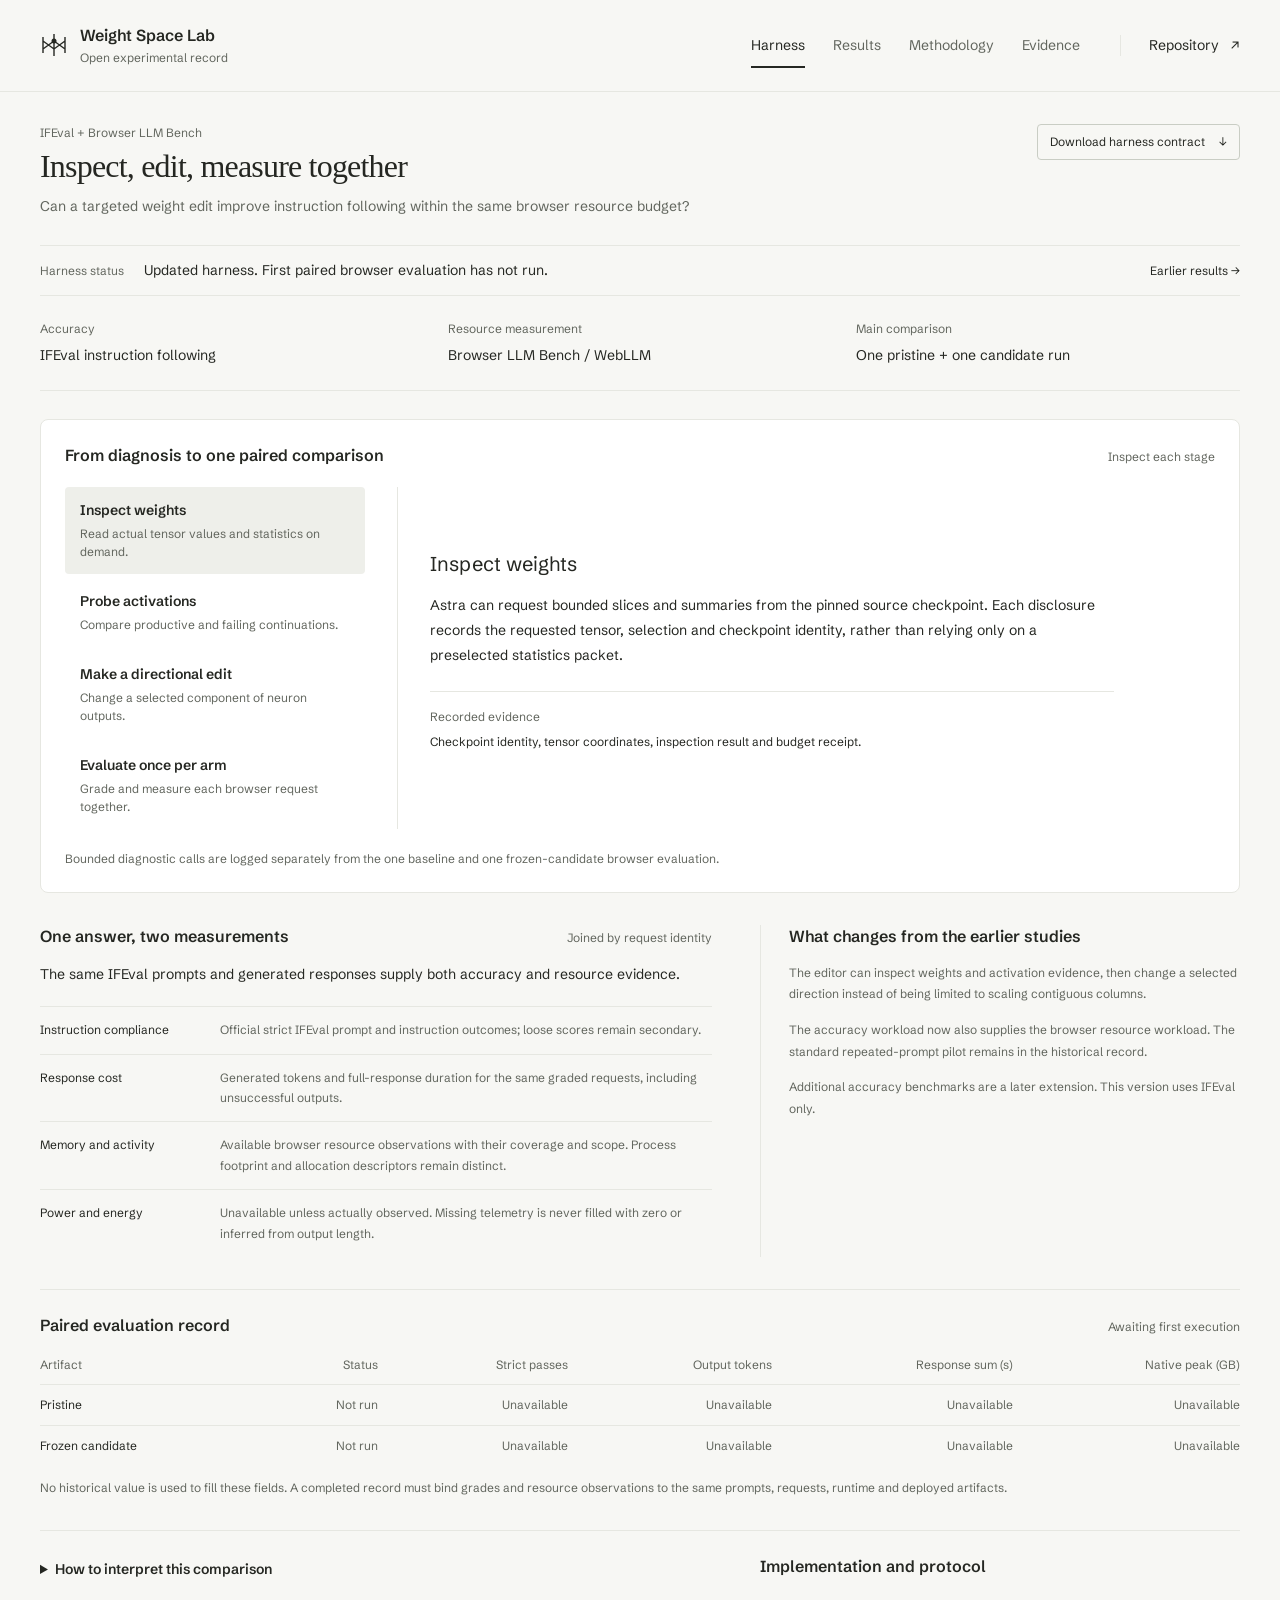
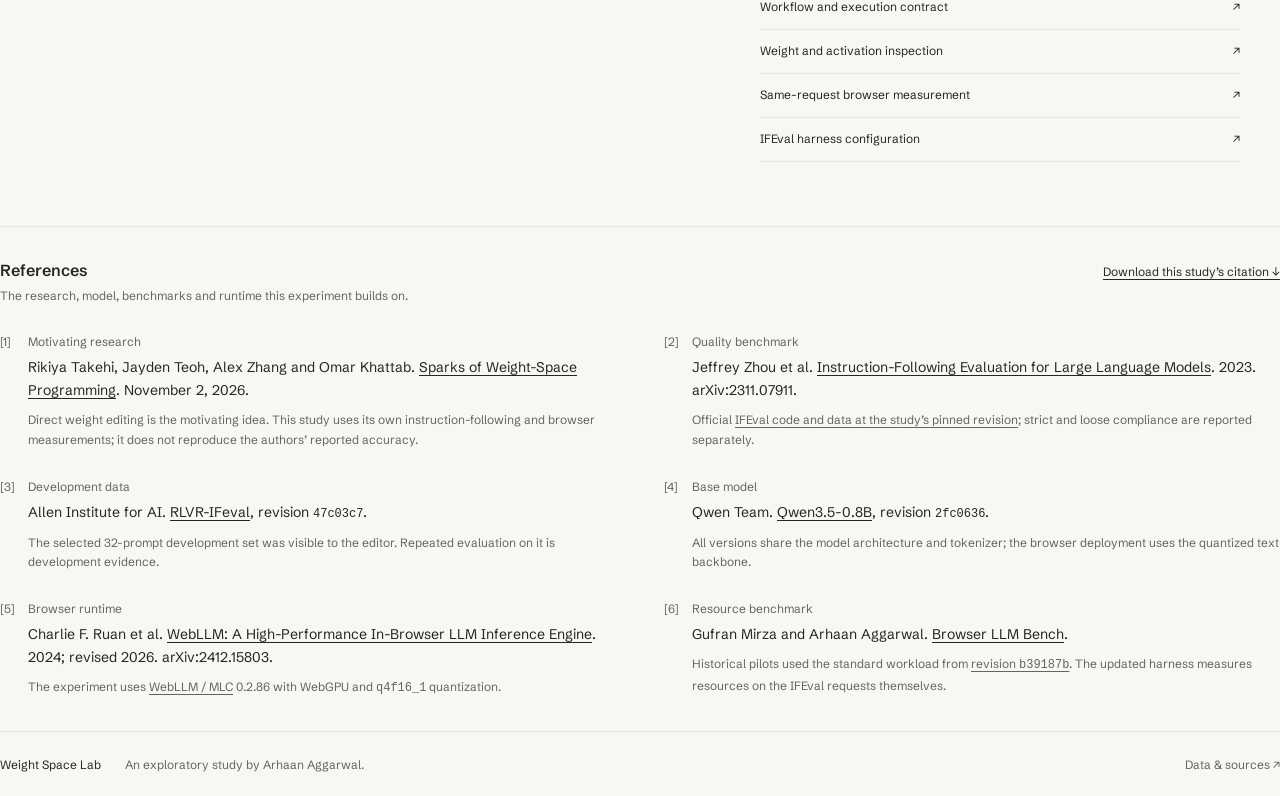
==== commit dbbf1e49: "Pin final joint measurement implementation on the website" ====
--- a/site/index.html
+++ b/site/index.html
@@ -35,7 +35,7 @@
     <section class="harness-workflow" aria-labelledby="harness-workflow-heading"><div class="section-heading"><h2 id="harness-workflow-heading">From diagnosis to one paired comparison</h2><span>Inspect each stage</span></div><div class="harness-flow"><div class="harness-stage-controls" role="group" aria-label="Inspection and evaluation stages"><button type="button" data-harness-stage="weights" aria-pressed="true" aria-controls="harness-stage-weights"><span>Inspect weights</span><small>Read actual tensor values and statistics on demand.</small></button><button type="button" data-harness-stage="activations" aria-pressed="false" aria-controls="harness-stage-activations"><span>Probe activations</span><small>Compare productive and failing continuations.</small></button><button type="button" data-harness-stage="edit" aria-pressed="false" aria-controls="harness-stage-edit"><span>Make a directional edit</span><small>Change a selected component of neuron outputs.</small></button><button type="button" data-harness-stage="evaluate" aria-pressed="false" aria-controls="harness-stage-evaluate"><span>Evaluate once per arm</span><small>Grade and measure each browser request together.</small></button></div><div class="harness-stage-panels"><article id="harness-stage-weights" class="harness-stage-detail" data-stage-detail="weights"><h3>Inspect weights</h3><p>Astra can request bounded slices and summaries from the pinned source checkpoint. Each disclosure records the requested tensor, selection and checkpoint identity, rather than relying only on a preselected statistics packet.</p><dl><div><dt>Recorded evidence</dt><dd>Checkpoint identity, tensor coordinates, inspection result and budget receipt.</dd></div></dl></article><article id="harness-stage-activations" class="harness-stage-detail" data-stage-detail="activations"><h3>Probe activations</h3><p>Teacher-forced probes capture bounded hidden states and MLP activations from the source model through local Transformers. Matched contrasts estimate a direction and rank the neurons that write it. These are source-model diagnostics, not activations measured inside the quantized WebGPU runtime.</p><dl><div><dt>Recorded evidence</dt><dd>Probe input identity, backend provenance, layer and position selections, captured activations and direction derivation.</dd></div></dl></article><article id="harness-stage-edit" class="harness-stage-detail" data-stage-detail="edit"><h3>Make a directional edit</h3><p>The candidate policy supports explicit directional changes on selected columns, including noncontiguous selections and intervention strengths up to six. The pristine checkpoint remains immutable. Source verification and effective quantization checks bind the candidate to the actual deployed model.</p><dl><div><dt>Recorded evidence</dt><dd>Direction vector, selected columns, strength, changed-coordinate audit and deployment identity.</dd></div></dl></article><article id="harness-stage-evaluate" class="harness-stage-detail" data-stage-detail="evaluate"><h3>Evaluate once per arm</h3><p>Run the frozen IFEval workload once with pristine and once with the candidate. The official instruction checker grades each saved answer while the same request record carries output tokens, response duration and available resource telemetry. There is no separate autumn-leaves workload in this comparison.</p><dl><div><dt>Recorded evidence</dt><dd>Matched prompt IDs, both artifact identities, response grades, token counts, timing and telemetry coverage.</dd></div></dl></article></div></div><p class="small-note">Bounded diagnostic calls are logged separately from the one baseline and one frozen-candidate browser evaluation.</p></section>
     <div class="harness-measurement-grid"><section aria-labelledby="harness-request-heading"><div class="section-heading"><h2 id="harness-request-heading">One answer, two measurements</h2><span>Joined by request identity</span></div><p class="harness-lead">The same IFEval prompts and generated responses supply both accuracy and resource evidence.</p><dl class="harness-measurements"><div><dt>Instruction compliance</dt><dd>Official strict IFEval prompt and instruction outcomes; loose scores remain secondary.</dd></div><div><dt>Response cost</dt><dd>Generated tokens and full-response duration for the same graded requests, including unsuccessful outputs.</dd></div><div><dt>Memory and activity</dt><dd>Available browser resource observations with their coverage and scope. Process footprint and allocation descriptors remain distinct.</dd></div><div><dt>Power and energy</dt><dd>Unavailable unless actually observed. Missing telemetry is never filled with zero or inferred from output length.</dd></div></dl></section><aside class="harness-comparison-note"><h2>What changes from the earlier studies</h2><p>The editor can inspect weights and activation evidence, then change a selected direction instead of being limited to scaling contiguous columns.</p><p>The accuracy workload now also supplies the browser resource workload. The standard repeated-prompt pilot remains in the historical record.</p><p>Additional accuracy benchmarks are a later extension. This version uses IFEval only.</p></aside></div>
     <section class="harness-paired-results" aria-labelledby="harness-paired-heading"><div class="section-heading"><h2 id="harness-paired-heading">Paired evaluation record</h2><span>Awaiting first execution</span></div><table class="data-table"><caption class="visually-hidden">Same-request IFEval accuracy and browser resource measurements</caption><thead><tr><th scope="col">Artifact</th><th scope="col">Status</th><th scope="col">Strict passes</th><th scope="col">Output tokens</th><th scope="col">Response sum (s)</th><th scope="col">Native peak (GB)</th></tr></thead><tbody><tr><th scope="row">Pristine</th><td data-label="Status">Not run</td><td data-label="Strict passes">Unavailable</td><td data-label="Output tokens">Unavailable</td><td data-label="Response sum (s)">Unavailable</td><td data-label="Native peak (GB)">Unavailable</td></tr><tr><th scope="row">Frozen candidate</th><td data-label="Status">Not run</td><td data-label="Strict passes">Unavailable</td><td data-label="Output tokens">Unavailable</td><td data-label="Response sum (s)">Unavailable</td><td data-label="Native peak (GB)">Unavailable</td></tr></tbody></table><p class="small-note">No historical value is used to fill these fields. A completed record must bind grades and resource observations to the same prompts, requests, runtime and deployed artifacts.</p></section>
-    <div class="harness-bottom"><details class="harness-boundaries"><summary>How to interpret the next result</summary><ul><li>Historical scores belong to earlier protocols and do not validate this harness.</li><li>IFEval measures explicit instruction compliance, not general factual correctness or overall usefulness.</li><li>A single run per arm provides a paired observation, not repeated-run uncertainty or an efficiency-equivalence claim.</li><li>Source Transformers activations can inform an edit; its effect must still be tested after quantization in WebLLM.</li><li>Development feedback is not untouched confirmation. Dataset exposure and split roles must be recorded before execution.</li></ul></details><section class="harness-sources" aria-labelledby="harness-sources-heading"><h2 id="harness-sources-heading">Implementation and protocol</h2><a href="https://github.com/Arhaan2/weight-space-lab/blob/3447ea31b60fbe81a1040d6f789cdd77346410f6/docs/mechanistic-browser-workflow.md"><span>Workflow and execution contract</span><span aria-hidden="true">↗</span></a><a href="https://github.com/Arhaan2/weight-space-lab/blob/3447ea31b60fbe81a1040d6f789cdd77346410f6/docs/mechanistic-inspection.md"><span>Weight and activation inspection</span><span aria-hidden="true">↗</span></a><a href="https://github.com/Arhaan2/weight-space-lab/blob/3447ea31b60fbe81a1040d6f789cdd77346410f6/docs/joint-browser-measurement.md"><span>Same-request browser measurement</span><span aria-hidden="true">↗</span></a><a href="https://github.com/Arhaan2/weight-space-lab/blob/3447ea31b60fbe81a1040d6f789cdd77346410f6/configs/ifeval_mechanistic_browser.json"><span>IFEval harness configuration</span><span aria-hidden="true">↗</span></a></section></div>
+    <div class="harness-bottom"><details class="harness-boundaries"><summary>How to interpret this comparison</summary><ul><li>Historical scores belong to earlier protocols and do not validate this harness.</li><li>IFEval measures explicit instruction compliance, not general factual correctness or overall usefulness.</li><li>A single run per arm provides a paired observation, not repeated-run uncertainty or an efficiency-equivalence claim.</li><li>Source Transformers activations can inform an edit; its effect must still be tested after quantization in WebLLM.</li><li>Development feedback is not untouched confirmation. Dataset exposure and split roles must be recorded before execution.</li></ul></details><section class="harness-sources" aria-labelledby="harness-sources-heading"><h2 id="harness-sources-heading">Implementation and protocol</h2><a href="https://github.com/Arhaan2/weight-space-lab/blob/d97831ce283665610d898e44bd7fc68a0a010267/docs/mechanistic-browser-workflow.md"><span>Workflow and execution contract</span><span aria-hidden="true">↗</span></a><a href="https://github.com/Arhaan2/weight-space-lab/blob/d97831ce283665610d898e44bd7fc68a0a010267/docs/mechanistic-inspection.md"><span>Weight and activation inspection</span><span aria-hidden="true">↗</span></a><a href="https://github.com/Arhaan2/weight-space-lab/blob/d97831ce283665610d898e44bd7fc68a0a010267/docs/joint-browser-measurement.md"><span>Same-request browser measurement</span><span aria-hidden="true">↗</span></a><a href="https://github.com/Arhaan2/weight-space-lab/blob/d97831ce283665610d898e44bd7fc68a0a010267/configs/ifeval_mechanistic_browser.json"><span>IFEval harness configuration</span><span aria-hidden="true">↗</span></a></section></div>
 <!-- HARNESS_CONTENT_END -->
   </section>
   <section id="results" class="route-view" aria-labelledby="results-heading">
@@ -146,7 +146,7 @@
 <footer class="site-footer"><span>Weight Space Lab</span><p>An exploratory study by Arhaan Aggarwal.</p><a href="#evidence">Data &amp; sources <span aria-hidden="true">↗</span></a></footer>
 <div id="announcement" class="visually-hidden" role="status" aria-live="polite" aria-atomic="true"></div>
 <!-- HARNESS_DATA_START -->
-<script id="harness-data" type="application/json">{"schema_version":1,"kind":"mechanistic_browser_harness_contract","updated":"2026-11-11","status":"implemented_not_run","title":"Inspect, edit, measure together","question":"Can a targeted weight edit improve instruction following within the same browser resource budget?","accuracy_benchmark":"IFEval","resource_benchmark":"Browser LLM Bench / WebLLM","workload":"The same IFEval prompts and generated responses supply both accuracy and resource evidence.","evaluation":{"status":"not_run","arms":["pristine","candidate"],"runs_per_arm":1,"candidate_count":1,"results":null,"diagnostics":"Bounded diagnostic calls are logged separately from the one baseline and one frozen-candidate browser evaluation."},"stages":[{"key":"weights","label":"Inspect weights","summary":"Read actual tensor values and statistics on demand.","detail":"Astra can request bounded slices and summaries from the pinned source checkpoint. Each disclosure records the requested tensor, selection and checkpoint identity, rather than relying only on a preselected statistics packet.","evidence":"Checkpoint identity, tensor coordinates, inspection result and budget receipt."},{"key":"activations","label":"Probe activations","summary":"Compare productive and failing continuations.","detail":"Teacher-forced probes capture bounded hidden states and MLP activations from the source model through local Transformers. Matched contrasts estimate a direction and rank the neurons that write it. These are source-model diagnostics, not activations measured inside the quantized WebGPU runtime.","evidence":"Probe input identity, backend provenance, layer and position selections, captured activations and direction derivation."},{"key":"edit","label":"Make a directional edit","summary":"Change a selected component of neuron outputs.","detail":"The candidate policy supports explicit directional changes on selected columns, including noncontiguous selections and intervention strengths up to six. The pristine checkpoint remains immutable. Source verification and effective quantization checks bind the candidate to the actual deployed model.","evidence":"Direction vector, selected columns, strength, changed-coordinate audit and deployment identity."},{"key":"evaluate","label":"Evaluate once per arm","summary":"Grade and measure each browser request together.","detail":"Run the frozen IFEval workload once with pristine and once with the candidate. The official instruction checker grades each saved answer while the same request record carries output tokens, response duration and available resource telemetry. There is no separate autumn-leaves workload in this comparison.","evidence":"Matched prompt IDs, both artifact identities, response grades, token counts, timing and telemetry coverage."}],"measurements":[{"label":"Instruction compliance","definition":"Official strict IFEval prompt and instruction outcomes; loose scores remain secondary."},{"label":"Response cost","definition":"Generated tokens and full-response duration for the same graded requests, including unsuccessful outputs."},{"label":"Memory and activity","definition":"Available browser resource observations with their coverage and scope. Process footprint and allocation descriptors remain distinct."},{"label":"Power and energy","definition":"Unavailable unless actually observed. Missing telemetry is never filled with zero or inferred from output length."}],"limitations":["Historical scores belong to earlier protocols and do not validate this harness.","IFEval measures explicit instruction compliance, not general factual correctness or overall usefulness.","A single run per arm provides a paired observation, not repeated-run uncertainty or an efficiency-equivalence claim.","Source Transformers activations can inform an edit; its effect must still be tested after quantization in WebLLM.","Development feedback is not untouched confirmation. Dataset exposure and split roles must be recorded before execution."],"source_base":"https://github.com/Arhaan2/weight-space-lab/blob/3447ea31b60fbe81a1040d6f789cdd77346410f6/","sources":[{"label":"Workflow and execution contract","path":"docs/mechanistic-browser-workflow.md"},{"label":"Weight and activation inspection","path":"docs/mechanistic-inspection.md"},{"label":"Same-request browser measurement","path":"docs/joint-browser-measurement.md"},{"label":"IFEval harness configuration","path":"configs/ifeval_mechanistic_browser.json"}]}</script>
+<script id="harness-data" type="application/json">{"schema_version":1,"kind":"mechanistic_browser_harness_contract","updated":"2026-11-11","status":"implemented_not_run","title":"Inspect, edit, measure together","question":"Can a targeted weight edit improve instruction following within the same browser resource budget?","accuracy_benchmark":"IFEval","resource_benchmark":"Browser LLM Bench / WebLLM","workload":"The same IFEval prompts and generated responses supply both accuracy and resource evidence.","evaluation":{"status":"not_run","arms":["pristine","candidate"],"runs_per_arm":1,"candidate_count":1,"results":null,"diagnostics":"Bounded diagnostic calls are logged separately from the one baseline and one frozen-candidate browser evaluation."},"stages":[{"key":"weights","label":"Inspect weights","summary":"Read actual tensor values and statistics on demand.","detail":"Astra can request bounded slices and summaries from the pinned source checkpoint. Each disclosure records the requested tensor, selection and checkpoint identity, rather than relying only on a preselected statistics packet.","evidence":"Checkpoint identity, tensor coordinates, inspection result and budget receipt."},{"key":"activations","label":"Probe activations","summary":"Compare productive and failing continuations.","detail":"Teacher-forced probes capture bounded hidden states and MLP activations from the source model through local Transformers. Matched contrasts estimate a direction and rank the neurons that write it. These are source-model diagnostics, not activations measured inside the quantized WebGPU runtime.","evidence":"Probe input identity, backend provenance, layer and position selections, captured activations and direction derivation."},{"key":"edit","label":"Make a directional edit","summary":"Change a selected component of neuron outputs.","detail":"The candidate policy supports explicit directional changes on selected columns, including noncontiguous selections and intervention strengths up to six. The pristine checkpoint remains immutable. Source verification and effective quantization checks bind the candidate to the actual deployed model.","evidence":"Direction vector, selected columns, strength, changed-coordinate audit and deployment identity."},{"key":"evaluate","label":"Evaluate once per arm","summary":"Grade and measure each browser request together.","detail":"Run the frozen IFEval workload once with pristine and once with the candidate. The official instruction checker grades each saved answer while the same request record carries output tokens, response duration and available resource telemetry. There is no separate autumn-leaves workload in this comparison.","evidence":"Matched prompt IDs, both artifact identities, response grades, token counts, timing and telemetry coverage."}],"measurements":[{"label":"Instruction compliance","definition":"Official strict IFEval prompt and instruction outcomes; loose scores remain secondary."},{"label":"Response cost","definition":"Generated tokens and full-response duration for the same graded requests, including unsuccessful outputs."},{"label":"Memory and activity","definition":"Available browser resource observations with their coverage and scope. Process footprint and allocation descriptors remain distinct."},{"label":"Power and energy","definition":"Unavailable unless actually observed. Missing telemetry is never filled with zero or inferred from output length."}],"limitations":["Historical scores belong to earlier protocols and do not validate this harness.","IFEval measures explicit instruction compliance, not general factual correctness or overall usefulness.","A single run per arm provides a paired observation, not repeated-run uncertainty or an efficiency-equivalence claim.","Source Transformers activations can inform an edit; its effect must still be tested after quantization in WebLLM.","Development feedback is not untouched confirmation. Dataset exposure and split roles must be recorded before execution."],"source_base":"https://github.com/Arhaan2/weight-space-lab/blob/d97831ce283665610d898e44bd7fc68a0a010267/","sources":[{"label":"Workflow and execution contract","path":"docs/mechanistic-browser-workflow.md"},{"label":"Weight and activation inspection","path":"docs/mechanistic-inspection.md"},{"label":"Same-request browser measurement","path":"docs/joint-browser-measurement.md"},{"label":"IFEval harness configuration","path":"configs/ifeval_mechanistic_browser.json"}]}</script>
 <!-- HARNESS_DATA_END -->
 <!-- RESEARCH_DATA_START -->
 <script id="research-data" type="application/json">{"schema_version":1,"project":"Weight Space Lab","updated":"2026-11-10","model":{"name":"Qwen3.5-0.8B","revision":"2fc06364715b967f1860aea9cf38778875588b17","runtime":"WebLLM 0.2.86","quantization":"q4f16_1","backend":"Apple WebGPU"},"v1":{"status":"completed_inconclusive","development":{"baseline":{"strict":16,"loose":17,"total":32,"output_tokens":13941,"generation_seconds":263.5452995605469},"candidate":{"strict":17,"loose":18,"total":32,"output_tokens":13903,"generation_seconds":266.79330004882814}},"heldout":{"metrics":{"instruction_loose":{"baseline":{"denominator":173,"numerator":112,"value":0.6473988439306358},"candidate":{"denominator":173,"numerator":116,"value":0.6705202312138728},"ci95_percentage_points":[-2.9069767441860463,7.6923076923076925],"difference_percentage_points":2.312138728323699},"instruction_strict":{"baseline":{"denominator":173,"numerator":106,"value":0.6127167630057804},"candidate":{"denominator":173,"numerator":108,"value":0.6242774566473989},"ci95_percentage_points":[-3.8461538461538463,6.2857142857142865],"difference_percentage_points":1.1560693641618496},"prompt_loose":{"baseline":{"denominator":128,"numerator":74,"value":0.578125},"candidate":{"denominator":128,"numerator":77,"value":0.6015625},"ci95_percentage_points":[-3.90625,8.59375],"difference_percentage_points":2.34375},"prompt_strict":{"baseline":{"denominator":128,"numerator":69,"value":0.5390625},"candidate":{"denominator":128,"numerator":70,"value":0.546875},"ci95_percentage_points":[-5.46875,7.03125],"difference_percentage_points":0.78125}},"paired_prompt_outcomes":{"loose":{"improved":10,"regressed":7,"tied":111,"unresolved":0},"strict":{"improved":8,"regressed":7,"tied":113,"unresolved":0}},"arms":{"baseline":{"accounting":{"ambiguous_dispatch_outcomes":0,"attempted_model_failures":0,"attempted_scored_requests":128,"dispatched_without_observed_output":0,"execution_status_counts":{"ok":69,"truncated":59},"graded_outputs":128,"grader_errors":0,"grader_timeouts":0,"missing_outputs_including_unexecuted":0,"natural_completions":69,"scheduled_prompts":128,"scored_generated_tokens":68243,"scored_generation_seconds":1704.5630007324219,"scored_input_tokens":8745,"scored_requests_with_unknown_duration":0,"scored_requests_with_unknown_tokens":0,"truncations":59,"unexecuted_slots":0},"allocation_sampled_maxima":{"eventLoopDelayMs":15305.599999904633,"gpuBufferBytes":1747697720,"heapBytes":null,"wasmBytes":283181056},"source_checkpoint_sha256":"f3272ddbea59cc854268e91e387416cd84a633a97ae7d9cfaa1325890eac602d","deployed_artifact_sha256":"5ead3e9c60107ab7168bee5373f6cd636c839b82557fed6550aaaa30170aa5b0"},"candidate":{"accounting":{"ambiguous_dispatch_outcomes":0,"attempted_model_failures":0,"attempted_scored_requests":128,"dispatched_without_observed_output":0,"execution_status_counts":{"ok":77,"truncated":51},"graded_outputs":128,"grader_errors":0,"grader_timeouts":0,"missing_outputs_including_unexecuted":0,"natural_completions":77,"scheduled_prompts":128,"scored_generated_tokens":60189,"scored_generation_seconds":1227.9859008789062,"scored_input_tokens":8745,"scored_requests_with_unknown_duration":0,"scored_requests_with_unknown_tokens":0,"truncations":51,"unexecuted_slots":0},"allocation_sampled_maxima":{"eventLoopDelayMs":9645,"gpuBufferBytes":1747697720,"heapBytes":null,"wasmBytes":283181056},"source_checkpoint_sha256":"f9c767c06ec3c17dbdfedc43b695d64d025ae7393d3f425cee71ef45c358d6bf","deployed_artifact_sha256":"6e18cc4906ce18786b9197bcc7fb5f93ffc706d808b0809150349546eef3627b"}}},"edit":{"operation":"scale_columns","layers":[15,19],"tensor":"mlp.down_proj.weight","columns":[0,59],"scale":0.75,"changed_bf16_entries":122880,"editor_attribution":"Operator-attributed Astra / Ultra; provider identity and usage not observed."}},"v2":{"status":"complete","description":"3 candidate development evaluations are complete. No edit qualified; the original model was retained. The combined quality and resource goal was not demonstrated.","proposal_limit":4,"development_prompts":32,"untouched_final_prompts":0,"resource_session_order":["A","B","B","A"],"requests_per_resource_session":60,"resource_status":"pristine_retained_no_comparison","qualification":{"strict_passes_greater_than":16,"output_tokens_at_most":13941},"resource_status_label":"Skipped: pristine retained","limitation":"No verified untouched final prompts remain. V2 quality results are development evidence, without fresh held-out confirmation.","execution":{"schema_version":1,"kind":"sanitized_v2_collaboration_result","updated_at_utc":"2026-11-10T22:05:38.806569+00:00","study_sha256":"bf38a30cb9bd0bac1b4afc2167b9293c32bb4d61b1af3e178a0f474e502b4e0c","continuation_sha256":"b25f884b71c2c538fbbd2659a09bcc0ee12a6e0bce824596fe07ca717324a82c","status":"complete","joint_goal_status":"no_qualifying_edit","model":"Qwen3.5-0.8B","runtime":"WebLLM 0.2.86 / MLC","quantization":"q4f16_1","benchmark":"32-prompt Ai2 RLVR-IFeval development set","baseline":{"strict_passes":16,"loose_passes":17,"denominator":32,"scored_output_tokens":13941,"natural_completions":20,"truncations":12,"generation_seconds":263.5452995605469,"technically_valid":true,"unresolved_grader_errors":0},"baseline_environment":{"chrome_version":"156.0.8078.80","user_agent":"Mozilla/5.0 (Macintosh; Intel Mac OS X 10_15_7) AppleWebKit/537.36 (KHTML, like Gecko) Chrome/156.0.0.0 Safari/537.36","platform":"MacIntel","hardware_concurrency":14},"rounds":[{"round":1,"status":"completed","editor_dispatched":true,"metrics":{"strict_passes":16,"loose_passes":17,"denominator":32,"scored_output_tokens":15019,"natural_completions":18,"truncations":14,"generation_seconds":279.5922004394531,"technically_valid":true,"unresolved_grader_errors":0},"qualifies":false,"artifact_sha256":"704590e6512285752e25795f2a81c389429ed662bf80f58d5a89227ea89e40fc","editor_delivery_turns":1,"graded_evidence_sha256":"0fc4469b07b234421ba259032baf77b5c88beba570c7282b5d43c9a782cbdbb6","deployment_limits_satisfied":true,"memory_limits_satisfied":true,"paired_outcomes":{"strict":{"improvements":1,"regressions":1,"ties":30,"unresolved":0},"loose":{"improvements":1,"regressions":1,"ties":30,"unresolved":0}},"source_edit":{"result_sha256":"d182b6945dc2dff8e261c6e6a9467aa574019952bc75682da0059eabbef8e870","changed_stored_entries":122880,"changed_numerical_entries":122880,"targeted_coordinates":122880},"weight_operations":[{"op":"scale_columns","tensor":"model.language_model.layers.15.mlp.down_proj.weight","columns":[2014,2015,2016,2017,2018,2019,2020,2021,2022,2023,2024,2025,2026,2027,2028,2029,2030,2031,2032,2033,2034,2035,2036,2037,2038,2039,2040,2041,2042,2043,2044,2045,2046,2047,2048,2049,2050,2051,2052,2053,2054,2055,2056,2057,2058,2059,2060,2061,2062,2063,2064,2065,2066,2067,2068,2069,2070,2071,2072,2073],"factor":0.75},{"op":"scale_columns","tensor":"model.language_model.layers.19.mlp.down_proj.weight","columns":[3524,3525,3526,3527,3528,3529,3530,3531,3532,3533,3534,3535,3536,3537,3538,3539,3540,3541,3542,3543,3544,3545,3546,3547,3548,3549,3550,3551,3552,3553,3554,3555,3556,3557,3558,3559,3560,3561,3562,3563,3564,3565,3566,3567,3568,3569,3570,3571,3572,3573,3574,3575,3576,3577,3578,3579,3580,3581,3582,3583],"factor":0.75}],"base_checkpoint_sha256":"f3272ddbea59cc854268e91e387416cd84a633a97ae7d9cfaa1325890eac602d","composition":"sequential","execution":{"status":"completed","engine_load_attempts":1,"warmup_dispatches":1,"scored_dispatches":32,"generation_dispatches":33,"cleanup":{"process_group_stop_requested":true,"controller_exit_verified":true,"controller_returncode":0,"unload_confirmed":true,"worker_terminated":true,"forced_termination":false,"native_capture_exit_confirmed":true,"chrome_exit_confirmed":true,"local_harness_exit_confirmed":true,"owned_browser_and_worker_resources_released":true,"release_scope":"Dedicated browser process/profile, all of its page/worker/device resources, and this local harness only; unrelated browser data untouched","chrome_os_exit_verified":true,"retained_owned_pids_alive":[]},"warmup_sampled_tokens":12,"error":null},"environment":{"chrome_version":"157.0.8103.39","user_agent":"Mozilla/5.0 (Macintosh; Intel Mac OS X 10_15_7) AppleWebKit/537.36 (KHTML, like Gecko) Chrome/157.0.0.0 Safari/537.36","platform":"MacIntel","hardware_concurrency":14},"same_browser_as_saved_baseline":false},{"round":2,"status":"completed","editor_dispatched":true,"metrics":{"strict_passes":16,"loose_passes":17,"denominator":32,"scored_output_tokens":12644,"natural_completions":22,"truncations":10,"generation_seconds":303.1460002441406,"technically_valid":true,"unresolved_grader_errors":0},"qualifies":false,"artifact_sha256":"f78b942268e7fd5cfbb7747eaad2a93724a9658b31e9d6d1670e86b950495a66","editor_delivery_turns":1,"graded_evidence_sha256":"ff9dfdfb6c97b49a1dd44634b870a95107b04806b6b5ca1c6ac4b986a441bc43","deployment_limits_satisfied":true,"memory_limits_satisfied":true,"paired_outcomes":{"strict":{"improvements":0,"regressions":0,"ties":32,"unresolved":0},"loose":{"improvements":0,"regressions":0,"ties":32,"unresolved":0}},"source_edit":{"result_sha256":"145ed8ee6b8d5761b1ad1eda9812c77bca9915c1a1214de221cd0a01caef66fa","changed_stored_entries":122880,"changed_numerical_entries":122880,"targeted_coordinates":122880},"weight_operations":[{"op":"scale_columns","tensor":"model.language_model.layers.15.mlp.down_proj.weight","columns":[2014,2015,2016,2017,2018,2019,2020,2021,2022,2023,2024,2025,2026,2027,2028,2029,2030,2031,2032,2033,2034,2035,2036,2037,2038,2039,2040,2041,2042,2043,2044,2045,2046,2047,2048,2049,2050,2051,2052,2053,2054,2055,2056,2057,2058,2059,2060,2061,2062,2063,2064,2065,2066,2067,2068,2069,2070,2071,2072,2073],"factor":1.25},{"op":"scale_columns","tensor":"model.language_model.layers.19.mlp.down_proj.weight","columns":[3524,3525,3526,3527,3528,3529,3530,3531,3532,3533,3534,3535,3536,3537,3538,3539,3540,3541,3542,3543,3544,3545,3546,3547,3548,3549,3550,3551,3552,3553,3554,3555,3556,3557,3558,3559,3560,3561,3562,3563,3564,3565,3566,3567,3568,3569,3570,3571,3572,3573,3574,3575,3576,3577,3578,3579,3580,3581,3582,3583],"factor":1.25}],"base_checkpoint_sha256":"f3272ddbea59cc854268e91e387416cd84a633a97ae7d9cfaa1325890eac602d","composition":"sequential","execution":{"status":"completed","engine_load_attempts":1,"warmup_dispatches":1,"scored_dispatches":32,"generation_dispatches":33,"cleanup":{"process_group_stop_requested":true,"controller_exit_verified":true,"controller_returncode":0,"unload_confirmed":true,"worker_terminated":true,"forced_termination":false,"native_capture_exit_confirmed":true,"chrome_exit_confirmed":true,"local_harness_exit_confirmed":true,"owned_browser_and_worker_resources_released":true,"release_scope":"Dedicated browser process/profile, all of its page/worker/device resources, and this local harness only; unrelated browser data untouched","chrome_os_exit_verified":true,"retained_owned_pids_alive":[]},"warmup_sampled_tokens":12,"error":null},"environment":{"chrome_version":"157.0.8103.39","user_agent":"Mozilla/5.0 (Macintosh; Intel Mac OS X 10_15_7) AppleWebKit/537.36 (KHTML, like Gecko) Chrome/157.0.0.0 Safari/537.36","platform":"MacIntel","hardware_concurrency":14},"same_browser_as_saved_baseline":false},{"round":3,"status":"completed","editor_dispatched":true,"metrics":{"strict_passes":16,"loose_passes":17,"denominator":32,"scored_output_tokens":12591,"natural_completions":22,"truncations":10,"generation_seconds":234.5698994140625,"technically_valid":true,"unresolved_grader_errors":0},"qualifies":false,"artifact_sha256":"eaa72067ef9bea370bd80398dafecbea5437379c8d6ddf27678b0068eebb0c38","editor_delivery_turns":2,"graded_evidence_sha256":"2e760fe7415427b0f1aa276ddcdb8cb60fa713dc017c96f46d30e3dfc5a184c4","deployment_limits_satisfied":true,"memory_limits_satisfied":true,"paired_outcomes":{"strict":{"improvements":0,"regressions":0,"ties":32,"unresolved":0},"loose":{"improvements":0,"regressions":0,"ties":32,"unresolved":0}},"source_edit":{"result_sha256":"d3a2d071c41110570789cb142cc86a04c1b126f07564e1c25e2fac7b3d230787","changed_stored_entries":122880,"changed_numerical_entries":122880,"targeted_coordinates":122880},"weight_operations":[{"op":"scale_columns","tensor":"model.language_model.layers.15.mlp.down_proj.weight","columns":[2014,2015,2016,2017,2018,2019,2020,2021,2022,2023,2024,2025,2026,2027,2028,2029,2030,2031,2032,2033,2034,2035,2036,2037,2038,2039,2040,2041,2042,2043,2044,2045,2046,2047,2048,2049,2050,2051,2052,2053,2054,2055,2056,2057,2058,2059,2060,2061,2062,2063,2064,2065,2066,2067,2068,2069,2070,2071,2072,2073],"factor":1.5},{"op":"scale_columns","tensor":"model.language_model.layers.19.mlp.down_proj.weight","columns":[3524,3525,3526,3527,3528,3529,3530,3531,3532,3533,3534,3535,3536,3537,3538,3539,3540,3541,3542,3543,3544,3545,3546,3547,3548,3549,3550,3551,3552,3553,3554,3555,3556,3557,3558,3559,3560,3561,3562,3563,3564,3565,3566,3567,3568,3569,3570,3571,3572,3573,3574,3575,3576,3577,3578,3579,3580,3581,3582,3583],"factor":1.5}],"base_checkpoint_sha256":"f3272ddbea59cc854268e91e387416cd84a633a97ae7d9cfaa1325890eac602d","composition":"sequential","execution":{"status":"completed","engine_load_attempts":1,"warmup_dispatches":1,"scored_dispatches":32,"generation_dispatches":33,"cleanup":{"process_group_stop_requested":true,"controller_exit_verified":true,"controller_returncode":0,"unload_confirmed":true,"worker_terminated":true,"forced_termination":false,"native_capture_exit_confirmed":true,"chrome_exit_confirmed":true,"local_harness_exit_confirmed":true,"owned_browser_and_worker_resources_released":true,"release_scope":"Dedicated browser process/profile, all of its page/worker/device resources, and this local harness only; unrelated browser data untouched","chrome_os_exit_verified":true,"retained_owned_pids_alive":[]},"warmup_sampled_tokens":12,"error":null},"environment":{"chrome_version":"157.0.8103.39","user_agent":"Mozilla/5.0 (Macintosh; Intel Mac OS X 10_15_7) AppleWebKit/537.36 (KHTML, like Gecko) Chrome/157.0.0.0 Safari/537.36","platform":"MacIntel","hardware_concurrency":14},"same_browser_as_saved_baseline":false},{"round":4,"status":"invalid","editor_dispatched":false,"metrics":null,"qualifies":null,"artifact_sha256":null,"editor_delivery_turns":0,"reason":"Closed without an Astra call: the preserved failed pre-dispatch stage consumed one of four browser-development attempts."}],"selection":{"named_arms":{"pristine_baseline":"5ead3e9c60107ab7168bee5373f6cd636c839b82557fed6550aaaa30170aa5b0","selected_astra":"5ead3e9c60107ab7168bee5373f6cd636c839b82557fed6550aaaa30170aa5b0"},"selection":"pristine_fallback","resource_order":[],"frozen_before_final_results":true},"resource":{"status":"pristine_retained_no_comparison","scheduled_sessions":0,"complete_sessions":0,"matched_environment":false,"sessions":[],"reason":"Pristine retained; no redundant comparison was run."},"untouched_final_prompts":0,"offline_grading_recovery":{"status":"completed","charged_seconds":27.657072332920507,"pre_recovery_state_sha256":"8cd28b48f4d5797d21170b9447787ebcf0c6e92c7da787f6ad95d905886ec8b1","original_failed_stage_preserved":true,"target_loads":0,"target_generations":0,"editor_calls":0,"calendar_and_global_limits_unchanged":true,"harness_files_restored_exactly":19,"evaluator_payloads_restored":171,"unavailable_generated_bytecode_quarantined":347,"evaluator_versions_changed":false,"frozen_inputs_verified_after_restoration":758,"interpretation":"Round 3 browser execution and cleanup completed. Offline grading initially stopped before any checker call when files became dataless. Exact frozen bytes/pinned package payloads were restored, existing project bytecode was bypassed, and one separately charged offline pass graded the preserved outputs. The failed stage and halt snapshot remain retained."},"actual_browser_usage":{"engine_load_attempts":3,"warmup_dispatches":3,"scored_dispatches":96,"generation_dispatches":99,"sampled_tokens_including_warmups":40290,"unresolved_generation_sessions":0,"failed_target_sequences":0,"generation_retries":0,"preserved_pre_dispatch_failures":1,"charged_local_seconds":1124.457251250511,"charged_browser_seconds":926.824992623413,"scope":"All newly observed development and resource sessions, including warmups; historical saved baseline excluded. Original zero-dispatch failure remains separately counted."},"accounting":{"model_loads":3,"warmups":3,"scored_generations":96,"scored_output_tokens":40254,"warmup_sampled_tokens":36,"charged_local_seconds":1124.457251250511,"charged_browser_seconds":926.824992623413,"development_browser_attempts":4,"count_scope":"Development candidate sessions only for loads/generations/tokens; stage times include inherited costs and any resource stages."},"editor":{"actual_route":"Codex collaboration subagent","requested_model":"gpt-6-astra","fresh_context_each_round":true,"effort_override":null,"ultra_verified":false,"actual_agent_dispatches":3,"immutable_provider_version":null,"editor_delivery_turns":4,"submission_slots_consumed":4,"provider_tokens":null,"provider_billing":null,"technical_isolation":"unverified"},"preserved_pre_dispatch_failure":{"cause":"Sandbox denied native memory-pressure query; resource_state_unknown","model_loads":0,"warmups":0,"generations":0,"original_state_sha256":"0feb6c71df16556e50273247ee41187e72925cbf53e46fc08447d7ab8ccbc4ca","original_files_verified":606,"original_files_expected":606,"original_verification_at_utc":"2026-11-10T22:05:24.577742+00:00","original_state_and_ledgers_unchanged":true,"carried_local_seconds":52.11339745623991,"carried_browser_seconds":1.0793538747821003,"same_calendar_and_limits":true,"maximum_real_candidate_evaluations":3,"correction":"Unchanged controller and native resource guards run outside sandbox; original failed attempt remains counted."},"limitations":["No untouched final prompts are available; development results do not establish fresh held-out quality.","The reused development baseline ran Chrome 156.0.8078.80; these candidates run Chrome 157.0.8103.39. The browser difference prevents an isolated weight-only causal claim from the development comparison. The resource A-B-B-A comparison, if selected, uses the current matched environment.","A collaboration editor was used instead of the frozen manual-interface route; no Ultra or immutable provider identity is claimed.","Two resource sessions per artifact would form a small pilot, not proof of precise resource equality.","GPU allocation descriptors and WASM address space are not physical VRAM; missing power is unavailable, not zero."]}},"sources":{"v1_report":"https://github.com/Arhaan2/weight-space-lab/blob/43a01f81ededd3b5f7b9c24997ce6c720db84c0f/reports/ifeval-browser-v1-final/README.md","v1_data":"https://github.com/Arhaan2/weight-space-lab/blob/43a01f81ededd3b5f7b9c24997ce6c720db84c0f/reports/ifeval-browser-v1-final/result.json","reproduction":"https://github.com/Arhaan2/weight-space-lab/blob/43a01f81ededd3b5f7b9c24997ce6c720db84c0f/docs/ifeval-v1-reproduction.md","v2_protocol":"https://github.com/Arhaan2/weight-space-lab/blob/43a01f81ededd3b5f7b9c24997ce6c720db84c0f/docs/ifeval-browser-quality-resource-protocol.md","final_data_audit":"https://github.com/Arhaan2/weight-space-lab/blob/43a01f81ededd3b5f7b9c24997ce6c720db84c0f/docs/ifeval-v2-final-data.md","v2_execution":"https://github.com/Arhaan2/weight-space-lab/blob/70a41ac9fc2f9e3bffa2d231ebfaba0819505995/reports/ifeval-browser-v2-collaboration-run/README.md","resource_study":"https://github.com/Arhaan2/weight-space-lab/blob/28f9b87dafefe05572272120a6d2295262bf7f69/reports/resource-all-edits-v1/result.json","repository_base":"https://github.com/Arhaan2/weight-space-lab/blob/c5c6fda32bde69bbe3207be8e17ad53373143d8c/","fresh_comparison":"https://github.com/Arhaan2/weight-space-lab/blob/c5c6fda32bde69bbe3207be8e17ad53373143d8c/reports/fresh-baseline-r4-v1/result.json","fresh_maintenance":"https://github.com/Arhaan2/weight-space-lab/blob/c5c6fda32bde69bbe3207be8e17ad53373143d8c/reports/fresh-baseline-r4-v1/maintenance.json"},"resource_study":{"actual_usage":{"aggregate_retained_bytes_conservative":10123901395,"attempted_sessions":10,"charged_browser_seconds":3038.869430960389,"charged_local_seconds":4314.035979002714,"completed_sessions":10,"continuation_preparation_seconds":2.0300954999402165,"engine_load_attempts":10,"failed_target_sequences":0,"frontier_calls":0,"generation_dispatches":610,"generation_retries":0,"observation_scope":"Known observed supervisor counters; unresolved attempts remain reserved and are not asserted to have zero dispatches.","offline_preparation_failures":1,"preparation_seconds":2.914234957890585,"preserved_failed_pre_dispatch_verifications":1,"quality_generations":0,"reserved_target_tokens":38560,"sampled_tokens_including_warmups":23430,"scored_dispatches":600,"stopped_before_reservation":1,"unresolved_attempted_sessions":0,"warmup_dispatches":10},"aggregates":{"pristine":{"metrics":{"cpu_capacity_percent":{"max":3.713666709727637,"mean":3.7001157336733597,"min":3.686564757619082,"values":[3.686564757619082,3.713666709727637]},"cpu_coverage":{"max":0.899121627523972,"mean":0.8974340146909643,"min":0.8957464018579566,"values":[0.899121627523972,0.8957464018579566]},"full_response_tokens_per_second":{"max":63.41239750400223,"mean":63.123607012624205,"min":62.83481652124618,"values":[62.83481652124618,63.41239750400223]},"gpu_buffer_descriptor_bytes_sampled_max":{"max":1747697720,"mean":1747697720.0,"min":1747697720,"values":[1747697720,1747697720]},"gpu_coverage":{"max":0.9437290719759595,"mean":0.9324449744795833,"min":0.9211608769832073,"values":[0.9211608769832073,0.9437290719759595]},"gpu_time_ms_per_second":{"max":617.4778113657461,"mean":607.8619097088474,"min":598.2460080519487,"values":[598.2460080519487,617.4778113657461]},"host_power_watts":{"max":null,"mean":null,"min":null,"values":[null,null]},"load_ms":{"max":3327.0999999046326,"mean":3129.6999999284744,"min":2932.2999999523163,"values":[2932.2999999523163,3327.0999999046326]},"mean_response_ms":{"max":620.6750040690105,"mean":617.8483479817709,"min":615.0216918945313,"values":[620.6750040690105,615.0216918945313]},"native_idle_footprint_gb":{"max":2.662559144,"mean":2.63900664,"min":2.615454136,"values":[2.615454136,2.662559144]},"native_peak_footprint_gb":{"max":3.19782956,"mean":3.092185024,"min":2.986540488,"values":[2.986540488,3.19782956]},"native_recovery_footprint_gb":{"max":0.915910056,"mean":0.892267428,"min":0.8686248,"values":[0.8686248,0.915910056]},"power_coverage":{"max":0,"mean":0.0,"min":0,"values":[0,0]},"response_ms_per_output_token":{"max":15.91474369407719,"mean":15.842265332865919,"min":15.769786971654648,"values":[15.91474369407719,15.769786971654648]},"response_ms_sum":{"max":37240.500244140625,"mean":37070.90087890625,"min":36901.301513671875,"values":[37240.500244140625,36901.301513671875]},"scored_output_tokens":{"max":2340,"mean":2340.0,"min":2340,"values":[2340,2340]},"session_ms":{"max":288422,"mean":288237.25,"min":288052.5,"values":[288422,288052.5]},"wasm_address_space_bytes_sampled_max":{"max":283181056,"mean":283181056.0,"min":283181056,"values":[283181056,283181056]}},"n_completed":2,"n_scheduled":2},"v1":{"metrics":{"cpu_capacity_percent":{"max":3.6483504974390777,"mean":3.6439676756331254,"min":3.6395848538271727,"values":[3.6395848538271727,3.6483504974390777]},"cpu_coverage":{"max":0.9003197503886426,"mean":0.8861322638659046,"min":0.8719447773431666,"values":[0.8719447773431666,0.9003197503886426]},"full_response_tokens_per_second":{"max":65.8196360513311,"mean":64.89835674754897,"min":63.977077443766845,"values":[65.8196360513311,63.977077443766845]},"gpu_buffer_descriptor_bytes_sampled_max":{"max":1747697720,"mean":1747697720.0,"min":1747697720,"values":[1747697720,1747697720]},"gpu_coverage":{"max":0.9253931727787871,"mean":0.9234350894973931,"min":0.921477006215999,"values":[0.921477006215999,0.9253931727787871]},"gpu_time_ms_per_second":{"max":618.277046344552,"mean":616.1945586012268,"min":614.1120708579016,"values":[618.277046344552,614.1120708579016]},"host_power_watts":{"max":null,"mean":null,"min":null,"values":[null,null]},"load_ms":{"max":2789.5,"mean":2607.8000000715256,"min":2426.100000143051,"values":[2789.5,2426.100000143051]},"mean_response_ms":{"max":609.5933349609375,"mean":601.06083984375,"min":592.5283447265625,"values":[592.5283447265625,609.5933349609375]},"native_idle_footprint_gb":{"max":2.625104048,"mean":2.61573252,"min":2.606360992,"values":[2.606360992,2.625104048]},"native_peak_footprint_gb":{"max":3.14825028,"mean":3.0750876600000003,"min":3.00192504,"values":[3.00192504,3.14825028]},"native_recovery_footprint_gb":{"max":0.876439704,"mean":0.868010268,"min":0.859580832,"values":[0.859580832,0.876439704]},"power_coverage":{"max":0,"mean":0.0,"min":0,"values":[0,0]},"response_ms_per_output_token":{"max":15.630598332331731,"mean":15.41181640625,"min":15.193034480168269,"values":[15.193034480168269,15.630598332331731]},"response_ms_sum":{"max":36575.60009765625,"mean":36063.650390625,"min":35551.70068359375,"values":[35551.70068359375,36575.60009765625]},"scored_output_tokens":{"max":2340,"mean":2340.0,"min":2340,"values":[2340,2340]},"session_ms":{"max":286780.3000488281,"mean":286488.4500732422,"min":286196.60009765625,"values":[286196.60009765625,286780.3000488281]},"wasm_address_space_bytes_sampled_max":{"max":283181056,"mean":283181056.0,"min":283181056,"values":[283181056,283181056]}},"n_completed":2,"n_scheduled":2},"v2-r1":{"metrics":{"cpu_capacity_percent":{"max":3.577602024175614,"mean":3.4375269629328233,"min":3.2974519016900325,"values":[3.577602024175614,3.2974519016900325]},"cpu_coverage":{"max":0.9086388761032923,"mean":0.8948245298174159,"min":0.8810101835315395,"values":[0.9086388761032923,0.8810101835315395]},"full_response_tokens_per_second":{"max":64.69324409501625,"mean":60.147964414606975,"min":55.602684734197695,"values":[64.69324409501625,55.602684734197695]},"gpu_buffer_descriptor_bytes_sampled_max":{"max":1747697720,"mean":1747697720.0,"min":1747697720,"values":[1747697720,1747697720]},"gpu_coverage":{"max":0.9621589161506863,"mean":0.9465620300559767,"min":0.9309651439612672,"values":[0.9309651439612672,0.9621589161506863]},"gpu_time_ms_per_second":{"max":624.0249119177901,"mean":588.0917706394223,"min":552.1586293610544,"values":[624.0249119177901,552.1586293610544]},"host_power_watts":{"max":null,"mean":null,"min":null,"values":[null,null]},"load_ms":{"max":2865.5,"mean":2741.0,"min":2616.5,"values":[2865.5,2616.5]},"mean_response_ms":{"max":701.40498046875,"mean":652.125,"min":602.84501953125,"values":[602.84501953125,701.40498046875]},"native_idle_footprint_gb":{"max":2.634083752,"mean":2.593639284,"min":2.553194816,"values":[2.634083752,2.553194816]},"native_peak_footprint_gb":{"max":3.010313528,"mean":2.9951174280000004,"min":2.979921328,"values":[3.010313528,2.979921328]},"native_recovery_footprint_gb":{"max":0.887303592,"mean":0.846662516,"min":0.80602144,"values":[0.887303592,0.80602144]},"power_coverage":{"max":0,"mean":0.0,"min":0,"values":[0,0]},"response_ms_per_output_token":{"max":17.98474308894231,"mean":16.721153846153847,"min":15.457564603365384,"values":[15.457564603365384,17.98474308894231]},"response_ms_sum":{"max":42084.298828125,"mean":39127.5,"min":36170.701171875,"values":[36170.701171875,42084.298828125]},"scored_output_tokens":{"max":2340,"mean":2340.0,"min":2340,"values":[2340,2340]},"session_ms":{"max":292391.6999511719,"mean":289615.6999511719,"min":286839.6999511719,"values":[286839.6999511719,292391.6999511719]},"wasm_address_space_bytes_sampled_max":{"max":283181056,"mean":283181056.0,"min":283181056,"values":[283181056,283181056]}},"n_completed":2,"n_scheduled":2},"v2-r2":{"metrics":{"cpu_capacity_percent":{"max":3.6434274355488308,"mean":3.5698002817860246,"min":3.496173128023219,"values":[3.496173128023219,3.6434274355488308]},"cpu_coverage":{"max":0.9236695922455714,"mean":0.9177131827194889,"min":0.9117567731934064,"values":[0.9117567731934064,0.9236695922455714]},"full_response_tokens_per_second":{"max":65.18105760928445,"mean":64.81847221071874,"min":64.45588681215303,"values":[65.18105760928445,64.45588681215303]},"gpu_buffer_descriptor_bytes_sampled_max":{"max":1747697720,"mean":1747697720.0,"min":1747697720,"values":[1747697720,1747697720]},"gpu_coverage":{"max":0.9470393956776577,"mean":0.9403391553282654,"min":0.9336389149788732,"values":[0.9336389149788732,0.9470393956776577]},"gpu_time_ms_per_second":{"max":632.7373914663475,"mean":621.2576476194371,"min":609.7779037725267,"values":[632.7373914663475,609.7779037725267]},"host_power_watts":{"max":null,"mean":null,"min":null,"values":[null,null]},"load_ms":{"max":2538.2000000476837,"mean":2469.0,"min":2399.7999999523163,"values":[2538.2000000476837,2399.7999999523163]},"mean_response_ms":{"max":605.0649820963541,"mean":601.6991617838542,"min":598.3333414713542,"values":[598.3333414713542,605.0649820963541]},"native_idle_footprint_gb":{"max":2.60999788,"mean":2.605779228,"min":2.601560576,"values":[2.601560576,2.60999788]},"native_peak_footprint_gb":{"max":3.12296888,"mean":3.0544760120000003,"min":2.985983144,"values":[3.12296888,2.985983144]},"native_recovery_footprint_gb":{"max":0.863266872,"mean":0.8590564,"min":0.854845928,"values":[0.854845928,0.863266872]},"power_coverage":{"max":0,"mean":0.0,"min":0,"values":[0,0]},"response_ms_per_output_token":{"max":15.514486720419338,"mean":15.42818363548344,"min":15.341880550547543,"values":[15.341880550547543,15.514486720419338]},"response_ms_sum":{"max":36303.89892578125,"mean":36101.94970703125,"min":35900.00048828125,"values":[35900.00048828125,36303.89892578125]},"scored_output_tokens":{"max":2340,"mean":2340.0,"min":2340,"values":[2340,2340]},"session_ms":{"max":286809.5,"mean":286567.34997558594,"min":286325.1999511719,"values":[286325.1999511719,286809.5]},"wasm_address_space_bytes_sampled_max":{"max":283181056,"mean":283181056.0,"min":283181056,"values":[283181056,283181056]}},"n_completed":2,"n_scheduled":2},"v2-r3":{"metrics":{"cpu_capacity_percent":{"max":3.4567175686371265,"mean":2.6958538220118604,"min":1.934990075386594,"values":[3.4567175686371265,1.934990075386594]},"cpu_coverage":{"max":0.9680873365671286,"mean":0.9406482979010993,"min":0.91320925923507,"values":[0.91320925923507,0.9680873365671286]},"full_response_tokens_per_second":{"max":58.976382231422896,"mean":42.943148090070224,"min":26.909913948717552,"values":[58.976382231422896,26.909913948717552]},"gpu_buffer_descriptor_bytes_sampled_max":{"max":1747697720,"mean":1747697720.0,"min":1747697720,"values":[1747697720,1747697720]},"gpu_coverage":{"max":0.9780477655319962,"mean":0.9558427347799272,"min":0.9336377040278581,"values":[0.9336377040278581,0.9780477655319962]},"gpu_time_ms_per_second":{"max":576.3953982711165,"mean":420.5799837479841,"min":264.7645692248517,"values":[576.3953982711165,264.7645692248517]},"host_power_watts":{"max":null,"mean":null,"min":null,"values":[null,null]},"load_ms":{"max":36423.60000014305,"mean":19473.550000071526,"min":2523.5,"values":[2523.5,36423.60000014305]},"mean_response_ms":{"max":1449.2799967447916,"mean":1055.2808288574217,"min":661.281660970052,"values":[661.281660970052,1449.2799967447916]},"native_idle_footprint_gb":{"max":2.560469264,"mean":2.5429958,"min":2.525522336,"values":[2.560469264,2.525522336]},"native_peak_footprint_gb":{"max":2.994125992,"mean":2.895434544,"min":2.796743096,"values":[2.994125992,2.796743096]},"native_recovery_footprint_gb":{"max":0.813000952,"mean":0.79615008,"min":0.779299208,"values":[0.813000952,0.779299208]},"power_coverage":{"max":0,"mean":0.0,"min":0,"values":[0,0]},"response_ms_per_output_token":{"max":37.16102555755876,"mean":27.058482791215944,"min":16.95594002487313,"values":[16.95594002487313,37.16102555755876]},"response_ms_sum":{"max":86956.7998046875,"mean":63316.84973144531,"min":39676.899658203125,"values":[39676.899658203125,86956.7998046875]},"scored_output_tokens":{"max":2340,"mean":2340.0,"min":2340,"values":[2340,2340]},"session_ms":{"max":392740.8000488281,"mean":341802.65002441406,"min":290864.5,"values":[290864.5,392740.8000488281]},"wasm_address_space_bytes_sampled_max":{"max":283181056,"mean":283181056.0,"min":283181056,"values":[283181056,283181056]}},"n_completed":2,"n_scheduled":2}},"artifacts":[{"artifact_sha256":"5ead3e9c60107ab7168bee5373f6cd636c839b82557fed6550aaaa30170aa5b0","key":"pristine","label":"Pristine Qwen3.5-0.8B","model_library_sha256":"023c24d853746e24599dc99d7649e356986fd3e1c476e6a2b8ef7af4c9f056e0","quality_context":{"benchmark":"IFEval development","denominator":32,"interpretation":"Historical quality observations; not rerun in resource study.","strict_passes":16},"source_sha256":"f3272ddbea59cc854268e91e387416cd84a633a97ae7d9cfaa1325890eac602d","weight_operations":[]},{"artifact_sha256":"6e18cc4906ce18786b9197bcc7fb5f93ffc706d808b0809150349546eef3627b","key":"v1","label":"V1 manual edit","model_library_sha256":"023c24d853746e24599dc99d7649e356986fd3e1c476e6a2b8ef7af4c9f056e0","quality_context":{"baseline_strict_passes":69,"benchmark":"Official IFEval held-out subset","denominator":128,"interpretation":"Closed V1 result was inconclusive.","strict_passes":70},"source_sha256":"f9c767c06ec3c17dbdfedc43b695d64d025ae7393d3f425cee71ef45c358d6bf","weight_operations":[{"columns":[0,1,2,3,4,5,6,7,8,9,10,11,12,13,14,15,16,17,18,19,20,21,22,23,24,25,26,27,28,29,30,31,32,33,34,35,36,37,38,39,40,41,42,43,44,45,46,47,48,49,50,51,52,53,54,55,56,57,58,59],"factor":0.75,"op":"scale_columns","tensor":"model.language_model.layers.15.mlp.down_proj.weight"},{"columns":[0,1,2,3,4,5,6,7,8,9,10,11,12,13,14,15,16,17,18,19,20,21,22,23,24,25,26,27,28,29,30,31,32,33,34,35,36,37,38,39,40,41,42,43,44,45,46,47,48,49,50,51,52,53,54,55,56,57,58,59],"factor":0.75,"op":"scale_columns","tensor":"model.language_model.layers.19.mlp.down_proj.weight"}]},{"artifact_sha256":"704590e6512285752e25795f2a81c389429ed662bf80f58d5a89227ea89e40fc","key":"v2-r1","label":"Astra round 1","model_library_sha256":"023c24d853746e24599dc99d7649e356986fd3e1c476e6a2b8ef7af4c9f056e0","quality_context":{"benchmark":"IFEval development","denominator":32,"interpretation":"Historical quality observations; not rerun in resource study.","strict_passes":16},"source_sha256":"d182b6945dc2dff8e261c6e6a9467aa574019952bc75682da0059eabbef8e870","weight_operations":[{"columns":[2014,2015,2016,2017,2018,2019,2020,2021,2022,2023,2024,2025,2026,2027,2028,2029,2030,2031,2032,2033,2034,2035,2036,2037,2038,2039,2040,2041,2042,2043,2044,2045,2046,2047,2048,2049,2050,2051,2052,2053,2054,2055,2056,2057,2058,2059,2060,2061,2062,2063,2064,2065,2066,2067,2068,2069,2070,2071,2072,2073],"factor":0.75,"op":"scale_columns","tensor":"model.language_model.layers.15.mlp.down_proj.weight"},{"columns":[3524,3525,3526,3527,3528,3529,3530,3531,3532,3533,3534,3535,3536,3537,3538,3539,3540,3541,3542,3543,3544,3545,3546,3547,3548,3549,3550,3551,3552,3553,3554,3555,3556,3557,3558,3559,3560,3561,3562,3563,3564,3565,3566,3567,3568,3569,3570,3571,3572,3573,3574,3575,3576,3577,3578,3579,3580,3581,3582,3583],"factor":0.75,"op":"scale_columns","tensor":"model.language_model.layers.19.mlp.down_proj.weight"}]},{"artifact_sha256":"f78b942268e7fd5cfbb7747eaad2a93724a9658b31e9d6d1670e86b950495a66","key":"v2-r2","label":"Astra round 2","model_library_sha256":"023c24d853746e24599dc99d7649e356986fd3e1c476e6a2b8ef7af4c9f056e0","quality_context":{"benchmark":"IFEval development","denominator":32,"interpretation":"Historical quality observations; not rerun in resource study.","strict_passes":16},"source_sha256":"145ed8ee6b8d5761b1ad1eda9812c77bca9915c1a1214de221cd0a01caef66fa","weight_operations":[{"columns":[2014,2015,2016,2017,2018,2019,2020,2021,2022,2023,2024,2025,2026,2027,2028,2029,2030,2031,2032,2033,2034,2035,2036,2037,2038,2039,2040,2041,2042,2043,2044,2045,2046,2047,2048,2049,2050,2051,2052,2053,2054,2055,2056,2057,2058,2059,2060,2061,2062,2063,2064,2065,2066,2067,2068,2069,2070,2071,2072,2073],"factor":1.25,"op":"scale_columns","tensor":"model.language_model.layers.15.mlp.down_proj.weight"},{"columns":[3524,3525,3526,3527,3528,3529,3530,3531,3532,3533,3534,3535,3536,3537,3538,3539,3540,3541,3542,3543,3544,3545,3546,3547,3548,3549,3550,3551,3552,3553,3554,3555,3556,3557,3558,3559,3560,3561,3562,3563,3564,3565,3566,3567,3568,3569,3570,3571,3572,3573,3574,3575,3576,3577,3578,3579,3580,3581,3582,3583],"factor":1.25,"op":"scale_columns","tensor":"model.language_model.layers.19.mlp.down_proj.weight"}]},{"artifact_sha256":"eaa72067ef9bea370bd80398dafecbea5437379c8d6ddf27678b0068eebb0c38","key":"v2-r3","label":"Astra round 3","model_library_sha256":"023c24d853746e24599dc99d7649e356986fd3e1c476e6a2b8ef7af4c9f056e0","quality_context":{"benchmark":"IFEval development","denominator":32,"interpretation":"Historical quality observations; not rerun in resource study.","strict_passes":16},"source_sha256":"d3a2d071c41110570789cb142cc86a04c1b126f07564e1c25e2fac7b3d230787","weight_operations":[{"columns":[2014,2015,2016,2017,2018,2019,2020,2021,2022,2023,2024,2025,2026,2027,2028,2029,2030,2031,2032,2033,2034,2035,2036,2037,2038,2039,2040,2041,2042,2043,2044,2045,2046,2047,2048,2049,2050,2051,2052,2053,2054,2055,2056,2057,2058,2059,2060,2061,2062,2063,2064,2065,2066,2067,2068,2069,2070,2071,2072,2073],"factor":1.5,"op":"scale_columns","tensor":"model.language_model.layers.15.mlp.down_proj.weight"},{"columns":[3524,3525,3526,3527,3528,3529,3530,3531,3532,3533,3534,3535,3536,3537,3538,3539,3540,3541,3542,3543,3544,3545,3546,3547,3548,3549,3550,3551,3552,3553,3554,3555,3556,3557,3558,3559,3560,3561,3562,3563,3564,3565,3566,3567,3568,3569,3570,3571,3572,3573,3574,3575,3576,3577,3578,3579,3580,3581,3582,3583],"factor":1.5,"op":"scale_columns","tensor":"model.language_model.layers.19.mlp.down_proj.weight"}]}],"comparisons":{"v1":{"metrics":{"cpu_capacity_percent":{"absolute_delta":-0.05614805804023426,"baseline_mean":3.7001157336733597,"candidate_mean":3.6439676756331254,"relative_percent":-1.5174676167356587},"cpu_coverage":{"absolute_delta":-0.011301750825059687,"baseline_mean":0.8974340146909643,"candidate_mean":0.8861322638659046,"relative_percent":-1.259340591068581},"full_response_tokens_per_second":{"absolute_delta":1.774749734924768,"baseline_mean":63.123607012624205,"candidate_mean":64.89835674754897,"relative_percent":2.8115467713526456},"gpu_buffer_descriptor_bytes_sampled_max":{"absolute_delta":0.0,"baseline_mean":1747697720.0,"candidate_mean":1747697720.0,"relative_percent":0.0},"gpu_coverage":{"absolute_delta":-0.009009884982190242,"baseline_mean":0.9324449744795833,"candidate_mean":0.9234350894973931,"relative_percent":-0.9662645227101839},"gpu_time_ms_per_second":{"absolute_delta":8.332648892379439,"baseline_mean":607.8619097088474,"candidate_mean":616.1945586012268,"relative_percent":1.3708128045678327},"host_power_watts":{"absolute_delta":null,"baseline_mean":null,"candidate_mean":null,"relative_percent":null},"load_ms":{"absolute_delta":-521.8999998569489,"baseline_mean":3129.6999999284744,"candidate_mean":2607.8000000715256,"relative_percent":-16.675719713355154},"mean_response_ms":{"absolute_delta":-16.787508138020826,"baseline_mean":617.8483479817709,"candidate_mean":601.06083984375,"relative_percent":-2.7170920166506827},"native_idle_footprint_gb":{"absolute_delta":-0.023274119999999954,"baseline_mean":2.63900664,"candidate_mean":2.61573252,"relative_percent":-0.8819272997357807},"native_peak_footprint_gb":{"absolute_delta":-0.017097363999999615,"baseline_mean":3.092185024,"candidate_mean":3.0750876600000003,"relative_percent":-0.5529217646194646},"native_recovery_footprint_gb":{"absolute_delta":-0.02425716,"baseline_mean":0.892267428,"candidate_mean":0.868010268,"relative_percent":-2.718597501017374},"power_coverage":{"absolute_delta":0.0,"baseline_mean":0.0,"candidate_mean":0.0,"relative_percent":null},"response_ms_per_output_token":{"absolute_delta":-0.4304489266159184,"baseline_mean":15.842265332865919,"candidate_mean":15.41181640625,"relative_percent":-2.7170920166506813},"response_ms_sum":{"absolute_delta":-1007.25048828125,"baseline_mean":37070.90087890625,"candidate_mean":36063.650390625,"relative_percent":-2.717092016650684},"scored_output_tokens":{"absolute_delta":0.0,"baseline_mean":2340.0,"candidate_mean":2340.0,"relative_percent":0.0},"session_ms":{"absolute_delta":-1748.7999267578125,"baseline_mean":288237.25,"candidate_mean":286488.4500732422,"relative_percent":-0.6067223881569133},"wasm_address_space_bytes_sampled_max":{"absolute_delta":0.0,"baseline_mean":283181056.0,"candidate_mean":283181056.0,"relative_percent":0.0}},"replication_unit":"session"},"v2-r1":{"metrics":{"cpu_capacity_percent":{"absolute_delta":-0.2625887707405363,"baseline_mean":3.7001157336733597,"candidate_mean":3.4375269629328233,"relative_percent":-7.096771821238315},"cpu_coverage":{"absolute_delta":-0.0026094848735483955,"baseline_mean":0.8974340146909643,"candidate_mean":0.8948245298174159,"relative_percent":-0.2907717816386739},"full_response_tokens_per_second":{"absolute_delta":-2.975642598017231,"baseline_mean":63.123607012624205,"candidate_mean":60.147964414606975,"relative_percent":-4.713993288473086},"gpu_buffer_descriptor_bytes_sampled_max":{"absolute_delta":0.0,"baseline_mean":1747697720.0,"candidate_mean":1747697720.0,"relative_percent":0.0},"gpu_coverage":{"absolute_delta":0.014117055576393422,"baseline_mean":0.9324449744795833,"candidate_mean":0.9465620300559767,"relative_percent":1.5139826973996446},"gpu_time_ms_per_second":{"absolute_delta":-19.770139069425113,"baseline_mean":607.8619097088474,"candidate_mean":588.0917706394223,"relative_percent":-3.2524063037433253},"host_power_watts":{"absolute_delta":null,"baseline_mean":null,"candidate_mean":null,"relative_percent":null},"load_ms":{"absolute_delta":-388.6999999284744,"baseline_mean":3129.6999999284744,"candidate_mean":2741.0,"relative_percent":-12.419720738005486},"mean_response_ms":{"absolute_delta":34.27665201822913,"baseline_mean":617.8483479817709,"candidate_mean":652.125,"relative_percent":5.547745191873594},"native_idle_footprint_gb":{"absolute_delta":-0.04536735599999986,"baseline_mean":2.63900664,"candidate_mean":2.593639284,"relative_percent":-1.7191073077406074},"native_peak_footprint_gb":{"absolute_delta":-0.09706759599999959,"baseline_mean":3.092185024,"candidate_mean":2.9951174280000004,"relative_percent":-3.1391263862482113},"native_recovery_footprint_gb":{"absolute_delta":-0.04560491200000005,"baseline_mean":0.892267428,"candidate_mean":0.846662516,"relative_percent":-5.111125943734444},"power_coverage":{"absolute_delta":0.0,"baseline_mean":0.0,"candidate_mean":0.0,"relative_percent":null},"response_ms_per_output_token":{"absolute_delta":0.8788885132879276,"baseline_mean":15.842265332865919,"candidate_mean":16.721153846153847,"relative_percent":5.547745191873602},"response_ms_sum":{"absolute_delta":2056.59912109375,"baseline_mean":37070.90087890625,"candidate_mean":39127.5,"relative_percent":5.547745191873601},"scored_output_tokens":{"absolute_delta":0.0,"baseline_mean":2340.0,"candidate_mean":2340.0,"relative_percent":0.0},"session_ms":{"absolute_delta":1378.449951171875,"baseline_mean":288237.25,"candidate_mean":289615.6999511719,"relative_percent":0.47823449299903986},"wasm_address_space_bytes_sampled_max":{"absolute_delta":0.0,"baseline_mean":283181056.0,"candidate_mean":283181056.0,"relative_percent":0.0}},"replication_unit":"session"},"v2-r2":{"metrics":{"cpu_capacity_percent":{"absolute_delta":-0.13031545188733507,"baseline_mean":3.7001157336733597,"candidate_mean":3.5698002817860246,"relative_percent":-3.5219290764713986},"cpu_coverage":{"absolute_delta":0.020279168028524586,"baseline_mean":0.8974340146909643,"candidate_mean":0.9177131827194889,"relative_percent":2.2596834638040564},"full_response_tokens_per_second":{"absolute_delta":1.6948651980945328,"baseline_mean":63.123607012624205,"candidate_mean":64.81847221071874,"relative_percent":2.684994217386173},"gpu_buffer_descriptor_bytes_sampled_max":{"absolute_delta":0.0,"baseline_mean":1747697720.0,"candidate_mean":1747697720.0,"relative_percent":0.0},"gpu_coverage":{"absolute_delta":0.007894180848682097,"baseline_mean":0.9324449744795833,"candidate_mean":0.9403391553282654,"relative_percent":0.8466109062454867},"gpu_time_ms_per_second":{"absolute_delta":13.395737910589673,"baseline_mean":607.8619097088474,"candidate_mean":621.2576476194371,"relative_percent":2.2037468866910808},"host_power_watts":{"absolute_delta":null,"baseline_mean":null,"candidate_mean":null,"relative_percent":null},"load_ms":{"absolute_delta":-660.6999999284744,"baseline_mean":3129.6999999284744,"candidate_mean":2469.0,"relative_percent":-21.110649581224205},"mean_response_ms":{"absolute_delta":-16.14918619791672,"baseline_mean":617.8483479817709,"candidate_mean":601.6991617838542,"relative_percent":-2.6137783245142203},"native_idle_footprint_gb":{"absolute_delta":-0.03322741200000001,"baseline_mean":2.63900664,"candidate_mean":2.605779228,"relative_percent":-1.2590878513287869},"native_peak_footprint_gb":{"absolute_delta":-0.03770901199999965,"baseline_mean":3.092185024,"candidate_mean":3.0544760120000003,"relative_percent":-1.2194940376245627},"native_recovery_footprint_gb":{"absolute_delta":-0.033211027999999976,"baseline_mean":0.892267428,"candidate_mean":0.8590564,"relative_percent":-3.722093506701443},"power_coverage":{"absolute_delta":0.0,"baseline_mean":0.0,"candidate_mean":0.0,"relative_percent":null},"response_ms_per_output_token":{"absolute_delta":-0.41408169738247835,"baseline_mean":15.842265332865919,"candidate_mean":15.42818363548344,"relative_percent":-2.61377832451421},"response_ms_sum":{"absolute_delta":-968.951171875,"baseline_mean":37070.90087890625,"candidate_mean":36101.94970703125,"relative_percent":-2.613778324514212},"scored_output_tokens":{"absolute_delta":0.0,"baseline_mean":2340.0,"candidate_mean":2340.0,"relative_percent":0.0},"session_ms":{"absolute_delta":-1669.9000244140625,"baseline_mean":288237.25,"candidate_mean":286567.34997558594,"relative_percent":-0.5793491383969499},"wasm_address_space_bytes_sampled_max":{"absolute_delta":0.0,"baseline_mean":283181056.0,"candidate_mean":283181056.0,"relative_percent":0.0}},"replication_unit":"session"},"v2-r3":{"metrics":{"cpu_capacity_percent":{"absolute_delta":-1.0042619116614993,"baseline_mean":3.7001157336733597,"candidate_mean":2.6958538220118604,"relative_percent":-27.141364863863306},"cpu_coverage":{"absolute_delta":0.043214283210134985,"baseline_mean":0.8974340146909643,"candidate_mean":0.9406482979010993,"relative_percent":4.815315945542362},"full_response_tokens_per_second":{"absolute_delta":-20.18045892255398,"baseline_mean":63.123607012624205,"candidate_mean":42.943148090070224,"relative_percent":-31.969749318219495},"gpu_buffer_descriptor_bytes_sampled_max":{"absolute_delta":0.0,"baseline_mean":1747697720.0,"candidate_mean":1747697720.0,"relative_percent":0.0},"gpu_coverage":{"absolute_delta":0.023397760300343906,"baseline_mean":0.9324449744795833,"candidate_mean":0.9558427347799272,"relative_percent":2.509291265514373},"gpu_time_ms_per_second":{"absolute_delta":-187.2819259608633,"baseline_mean":607.8619097088474,"candidate_mean":420.5799837479841,"relative_percent":-30.809945971210347},"host_power_watts":{"absolute_delta":null,"baseline_mean":null,"candidate_mean":null,"relative_percent":null},"load_ms":{"absolute_delta":16343.850000143051,"baseline_mean":3129.6999999284744,"candidate_mean":19473.550000071526,"relative_percent":522.2177844686894},"mean_response_ms":{"absolute_delta":437.43248087565087,"baseline_mean":617.8483479817709,"candidate_mean":1055.2808288574217,"relative_percent":70.79932839580191},"native_idle_footprint_gb":{"absolute_delta":-0.09601083999999993,"baseline_mean":2.63900664,"candidate_mean":2.5429958,"relative_percent":-3.6381431764794625},"native_peak_footprint_gb":{"absolute_delta":-0.19675047999999995,"baseline_mean":3.092185024,"candidate_mean":2.895434544,"relative_percent":-6.362830117632702},"native_recovery_footprint_gb":{"absolute_delta":-0.09611734800000005,"baseline_mean":0.892267428,"candidate_mean":0.79615008,"relative_percent":-10.772257843754893},"power_coverage":{"absolute_delta":0.0,"baseline_mean":0.0,"candidate_mean":0.0,"relative_percent":null},"response_ms_per_output_token":{"absolute_delta":11.216217458350025,"baseline_mean":15.842265332865919,"candidate_mean":27.058482791215944,"relative_percent":70.79932839580192},"response_ms_sum":{"absolute_delta":26245.948852539062,"baseline_mean":37070.90087890625,"candidate_mean":63316.84973144531,"relative_percent":70.79932839580194},"scored_output_tokens":{"absolute_delta":0.0,"baseline_mean":2340.0,"candidate_mean":2340.0,"relative_percent":0.0},"session_ms":{"absolute_delta":53565.40002441406,"baseline_mean":288237.25,"candidate_mean":341802.65002441406,"relative_percent":18.583788189907466},"wasm_address_space_bytes_sampled_max":{"absolute_delta":0.0,"baseline_mean":283181056.0,"candidate_mean":283181056.0,"relative_percent":0.0}},"replication_unit":"session"}},"continuation":{"dependency_recovery":{"archive_sha256":"ccc933afd4d20aad3c00bcef049cb40049f7f196e0397f1109dba6fed63267b0","distribution":"numpy","installed_environment_modified":false,"installed_record_matches":896,"installed_record_sha256":"bec15eba62f55842048d7945bb647e7541e93c1fb0036c70a9c0290f0f6c5543","kind":"exact_pinned_offline_numpy_import_overlay","overlay_payload_bytes":18928965,"payload_files":897,"version":"2.3.5","versions_changed":false},"driver_sha256":"39202c90b1b1d26eb2c2b848aa6d6118cc51ffb2ed7799b76604ac61d056a97b","failure_stage":"Integrity verification before position7 reservation; no session7 directory, load or generation existed.","failure_type":"TimeoutExpired","identity":"3d447d273b32ec583c6a6e94b8a6e6f17823e43373a64caa9b08a06e7308c219","inherited_charged_browser_seconds":1864.1575774592347,"inherited_charged_local_seconds":1898.99658400123,"inherited_completed_positions":[1,2,3,4,5,6],"inter_session_gap_after_position6_seconds":1331.7486457824707,"interruption_note":"A filesystem integrity-preflight pause separates completed position6 from unused position7; this is not an uninterrupted run. The slow completed R3 observation remains included.","model_dispatch_retries":0,"original_calendar_and_total_limits_unchanged":true,"original_state_sha256":"13aef8c66f5440a8f0d6c6d39d06e9f526d8cf954b496d4c25ce3fce6eee0d13","pause_local_seconds_conservatively_charged":1229.996259212494,"post_cache_exact_restorations":0,"preserved_failed_preflight_count":1,"preserved_no_load_preparation_failures":[{"accounting":"Included in the conservative pause charge; not added twice.","elapsed_seconds":54.95444895909168,"error_type":"TimeoutExpired","result_sha256":"622386d30eab5d92b25fa537d16d1f909f338c354153270e5333a3df36d5b28b","status":"failed","target_calls":0}],"preserved_partial_result_sha256":"c7dd30d8dfe3ac66b58cab43abd5844a568c544556883fd0f0f8ae9d2a42ffca","recovery":{"file_role":"Protected historical V2 terminal result","method":"Ordinary filesystem materialization completed after bounded read timeout; exact frozen bytes verified; no replacement or reconstruction.","sha256":"d99b83a1ab12379af0fb4ae7549200f56c356e4180b7997afff1f27d53188761","size_bytes":10135},"remaining_positions":[7,8,9,10],"replaced_completed_sessions":0,"scientific_study_sha256":"c7e10ee9512998b2aaac010753b070b796554d6e72affddd63bdf290d488fea4","verified_exact_byte_caches":[{"cache_payload_bytes":711668658,"files_verified":100,"log_sha256":"55a899554b91df5226f6829099c396310ba15f0222b842ddd86353f627fbe34e","unique_payloads":36},{"cache_payload_bytes":49066707,"files_verified":423,"log_sha256":"b4c7cbda3c05599c343585be5e13e2dd17b6c2d18b8ae8de9279204a59ae8a8e","unique_payloads":411}]},"environment":{"browser_executable_sha256":"96832d133a25d835dfae36b6312de100e4d4cbe2f5e4eb0d2eac170da54672ad","browser_version":"157.0.8103.39","hardware":{"hw.logicalcpu":"14","hw.memsize":"25769803776","hw.model":"Mac16,7","machdep.cpu.brand_string":"Apple M4 Pro"},"machine":"arm64","macos":"26.6.2","quantization":"q4f16_1","release":"25.6.0","runtime":"WebLLM 0.2.86","system":"Darwin"},"identities":{"historical_studies_preservation":{"ifeval-browser-v1-final/result.json":"4007fe05e21d4485eee95d8015f1c9edefddf4eeca1f272f92254d4091b2182c","ifeval-browser-v2-collaboration-continuation/final-selection.json":"1afb0a6f703b9e048c4870e9c3bf2d3a44b890319fc49b7d4a24e1741c7f2613","ifeval-browser-v2-collaboration-continuation/state.json":"1d1aa79bdb37a7d1f902f1ea371c7d0eb8aa0a53760e5b9d9314655940de7916","ifeval-browser-v2-collaboration-continuation/study-result.json":"d99b83a1ab12379af0fb4ae7549200f56c356e4180b7997afff1f27d53188761","ifeval-browser-v2-collaboration-run/result.json":"7de9ac277f4c1fb5282188f809f6cc91e81c38e35734a35c0bf825d19566efc5","ifeval-browser-v2-narrowed/state.json":"0feb6c71df16556e50273247ee41187e72925cbf53e46fc08447d7ab8ccbc4ca"},"served_build_sha256":"f25b14ef9dd627313b7ab9c11abad1c332f96d98d18556dd6b828b7515f938ff","settings_sha256":"c5b9f772c8084ce6d391d4f051d323d1453092921a6925e22a3f5e1065a488cf","source_code":{"base_commit":"677d3aa9792217387e4489c17aa55ef86edbfe33","module_files":{"__init__.py":"24fd3f78be0dd96376a52325d2d703734234d59af81dceca2da491a973833fe9","acquisition.py":"8b158e7246801864ce2e48b2768dad07c961e3792353286236a7bb88b194df65","analysis_pipeline.py":"c972661132639f34fa272148d081bdde37fbafe61b53df156910eb904d663764","benchmark_data.py":"3c7783ae84b8d398b78cfa897afd497c1c41533909b5a6a53ac9ca807db8796c","browser_candidate.py":"d1554e04cfd16137295026b1bde7a899e79d6f78abd3e19eb39a8aacd6d1fe89","browser_check.py":"03df7608697b0c642afc8f5c2a51a391c4bf740ab340ac5c3f4f3f836688a776","browser_conversion.py":"47828ef5da00c73e1269f98607efeeba66c1b031231a5b7169ef028fd2c45b24","browser_integration_v2.py":"a11ec57087b1595cef992c5d240c27e8821dfc4e3f8c752c11820108c9c82f38","browser_resource.py":"827c2ae5c2585de9ef844b7262b0ab7a6caea4b3e9301bdb41218115bc83a336","browser_tasks.py":"94053b923f6d774c4e4c299a07162f884c24981a1fc942752220ba87165e8dda","browser_v2_runner.py":"9c885afc7f1cd70b0af94e8b985ed6ff11a6940f6d19198a566161e13b101b45","checkpoint.py":"9d28bd5bb97b4cc150728c2bc030abee1e469d5b3df30f0ac34965d99e6cf628","checkpoint_numeric.py":"fd521f0efbc26dd72903e6f25a1ab37c94cda68762698ac3ffbe3c2ce155b65e","editor_budget.py":"d0b03fbf8e8d6b403a66c1e2fb9fa3108e007470f7488a9109c8a5bad1f73a4b","editor_contract.py":"aa7015f94edbec4b746b94558f69de5b4d791cf331744a8a1eba15f6e851303a","editor_tools.py":"e9c5255904c173d5b95510d931e74f5b49548dabc11b2aaee630be366cc1c4a0","evaluation.py":"d2b47ed98369bd71b9ae4476d8352e90a513badc64cdcfcca429fc619bf2cebf","grading.py":"f54c4c4810d1430ce11c094398e28158b03e189eb3eec6055aa299485d6131c5","ifeval_baseline.py":"6ccc7a0b33af12fdbd54ed30605d1845149d0238f8dfd8a2eecc022dacb6f6a4","ifeval_candidate_continuation.py":"bda28582f9efbc04b2fd1cb624ce33baa5edbbc5db85097cf965caf79fb54e65","ifeval_handoff.py":"6e63dbb2365748b49be85e8dac41614173501b929555ea1b822c066fd958425f","ifeval_heldout_runner.py":"cfbd51cbb79349442770022bb0dfcbb3a7b089debc3437bab9baeab69cca8bcf","ifeval_supervisor_gate.py":"bf6aceaa18f0594fe88a637600cbff4330cb536601003549e2622849d1704986","ifeval_v2_runtime.py":"9f98956aefd0524d1eae3a62ca609af9dcacbeaf164ec5d638964b2eabdfc50e","ifeval_v2_study.py":"a2a403c5e5ee200cc42b6bffd36921c95efa9146b7fdd22b8fd1f52e21e931aa","inventory.py":"e5520615b38b73596325bb24a1cb0bab9ec3f28530c9ec9c7de48fef4457c328","local_pilot.py":"35368d3676aa5eba1cb02817bafa8111cf3b24b11996ac0915cc5ad5f5597a06","native_assets.py":"4afee9fa8a7a7bd764a4099800ff27187c4d49b67093746338a4c20552833bd0","native_backend.py":"ef5ccd43814073100444085c440861f4abc5ac2589bf1a8f8adfc313055c3482","native_runner.py":"c9c9fc587b6dfe7377adfa5a04cc5646e05e082866480b085da777795ab98fd5","patches.py":"c93fd0da4a9873312ff89d3c2f67902a6c041727e9b1ffc80e3fd76003db50e6","phase8.py":"fc1fb6ad46bed462778c905fb736824ec84a593277b28989de635bd4faad37f3","protocol.py":"5e284bda579dd75aa1fbadc9e5af0e913263f011e442ab5bb3509fadf6c7b976","published_study.py":"47601605dd432eead36037520308d9e8755be55b49f7fbc870a5cc8d1be8dab8","reconstruction.py":"dcc6808a6ac9c45d59f5d4d7248501ce58a2b8fb3cf5f735067d840384b083fc","records.py":"342c6dce303cfba1bef2277fb0448525fa4a21820c07e005497148757e0729c4","replay.py":"ad5ed1b052a512f88a976484a1359c82e9cf50aa760340003f8ac38303613682","resource_followup.py":"1f5fabd2553a052134da775855b3124bc3ca6550efefac7110313f691beb9b5c"},"route":"Clean published source checkout plus separately frozen resource-only controller; workspace artifact paths retained."},"source_files_sha256":"f77da031b01d91d659157c8b87e9b1841ae0c2f6c0bc14fc12d0e1a8d4d36a50"},"kind":"existing_edits_resource_only_result","limitations":["Two sessions per artifact; requests are not independent experimental replications.","Mirrored order reduces simple linear drift, but is not randomized or fully counterbalanced.","Resource observations do not change historical quality results or establish quality preservation.","Full-response rates depend on output lengths; inspect token counts, truncations and per-request data.","Native and allocation counters have distinct scopes; missing power/signals remain unavailable, not zero.","Fresh browser caches do not clear OS filesystem caches.","A filesystem integrity-preflight pause separates completed position6 from unused position7; this is not an uninterrupted run. The slow completed R3 observation remains included.","Matched recorded device/browser/runtime identity does not establish constant background host load or uninterrupted conditions.","Lower CPU/GPU activity rates do not establish lower total compute or energy, particularly when response time rises."],"matched_current_environment":true,"matched_environment":true,"protocol":{"analysis":"Session is the replication unit: two observations per artifact, individual values and mean/min/max; descriptive deltas against current pristine. No request-level pseudoreplication, precise equality claim or quality improvement inferred. Missing or incomplete paired sessions yield unavailable means/deltas.","cache_policy":"Fresh dedicated Chrome profile and empty IndexedDB weights per session; same local hash-verified no-store fetch. OS filesystem caches are not cleared and may be warmed by verification.","counter_definitions":{"coverage":"Original collector coverage fractions/records retained. Missing signals and excluded intervals are not treated as zero.","cpu_capacity_percent":"Original interval-weighted CPU percentage of total logical-CPU capacity during profile active-phase windows; partial/boundary-crossing intervals excluded.","full_response_tokens_per_second":"Measured sampled output tokens / total full-response seconds. Not decode-only throughput.","gpu_buffer_descriptor_bytes_sampled_max":"Maximum sampled GPUBuffer allocation descriptors; not physical VRAM.","gpu_time_ms_per_second":"Experimental AGX driver-accounted command-buffer milliseconds per second for the owned Chrome process tree, including rendering. Concurrent queues may overlap; not GPU utilization/capacity, shader occupancy or model-only GPU time.","host_power_watts":"Host-wide observed power, only if captured; unavailable in unprivileged capture, never zero-filled.","mean_response_ms":"Sum of measured full-response milliseconds divided by measured requests; warm-up excluded.","native_idle_footprint_gb":"Median owned process-tree footprint in the original final loaded-idle window, decimal GB.","native_peak_footprint_gb":"Sampled maximum owned Chrome process-tree physical footprint, decimal GB (1e9 bytes); shared memory may be counted across processes. Not dedicated model memory or physical VRAM.","native_recovery_footprint_gb":"Median owned process-tree footprint in the original recovery window, decimal GB.","response_ms_per_output_token":"Total measured full-response milliseconds / sampled output tokens. Null for no output tokens.","wasm_address_space_bytes_sampled_max":"Maximum sampled WASM address space; not resident physical memory."},"derivation_sha256":"dafd43207d655645c2e1eb731565cc0fe2040851a89146e234ba88b76c8208ea","limits":{"automatic_retries":0,"browser_seconds":5400,"calendar_seconds":86400,"dispatches":610,"engine_loads":10,"frontier_calls":0,"local_seconds":7200,"measured_requests":600,"minimum_free_bytes":8589934592,"reserved_target_tokens":38560,"retained_bytes":34359738368,"sessions":10,"warmups":10},"session_order":["pristine","v1","v2-r1","v2-r2","v2-r3","v2-r3","v2-r2","v2-r1","v1","pristine"],"settings":{"contextWindow":4096,"maxTokens":64,"requestLimitMs":60000,"seed":42,"temperature":0,"thinking":false,"topP":1,"warmupTokens":16,"warmups":1},"upstream_revision":"b39187b1aff1f218493622d7fcf3cd5d24773b41","workload":"Browser LLM Bench standard60 requests /3×20 /90-second gaps"},"schema_version":1,"sessions":[{"artifact_key":"pristine","cleanup":{"chrome_exit_confirmed":true,"chrome_os_exit_verified":true,"controller_exit_verified":true,"controller_returncode":0,"forced_termination":false,"local_harness_exit_confirmed":true,"native_capture_exit_confirmed":true,"owned_browser_and_worker_resources_released":true,"process_group_stop_requested":true,"release_scope":"Dedicated browser process/profile, all of its page/worker/device resources, and this local harness only; unrelated browser data untouched","retained_owned_pids_alive":[],"unload_confirmed":true,"worker_terminated":true},"evidence_sha256":"999c39d250f8605ca68c6285bee6c53cb7f976e3c895e99980f98ceeaa725d39","observed":{"engine_load_attempts":1,"generation_dispatches":61,"scored_dispatches":60,"warmup_dispatches":1},"position":1,"requests":[{"decode_tokens_per_second":15.797788291786006,"ended_ms":18848.000244140625,"finish_reason":"stop","first_output_ms":443,"input_tokens":30,"output_tokens":3,"request_index":0,"response_ms":570.400146484375,"started_ms":18277.60009765625,"valid":true,"warmup":true},{"decode_tokens_per_second":74.03078112327903,"ended_ms":19626.60009765625,"finish_reason":"stop","first_output_ms":61.300048828125,"input_tokens":36,"output_tokens":39,"request_index":1,"response_ms":582,"started_ms":19044.60009765625,"valid":true,"warmup":false},{"decode_tokens_per_second":67.7361854696055,"ended_ms":20345.80029296875,"finish_reason":"stop","first_output_ms":50.699951171875,"input_tokens":36,"output_tokens":39,"request_index":2,"response_ms":618.800048828125,"started_ms":19727.000244140625,"valid":true,"warmup":false},{"decode_tokens_per_second":74.1608119899546,"ended_ms":21026.30029296875,"finish_reason":"stop","first_output_ms":63.099853515625,"input_tokens":36,"output_tokens":39,"request_index":3,"response_ms":580.300048828125,"started_ms":20446.000244140625,"valid":true,"warmup":false},{"decode_tokens_per_second":70.82944998241324,"ended_ms":21725.10009765625,"finish_reason":"stop","first_output_ms":57.2001953125,"input_tokens":36,"output_tokens":39,"request_index":4,"response_ms":598.5,"started_ms":21126.60009765625,"valid":true,"warmup":false},{"decode_tokens_per_second":71.16104872091033,"ended_ms":22434.000244140625,"finish_reason":"stop","first_output_ms":63.300048828125,"input_tokens":36,"output_tokens":39,"request_index":5,"response_ms":605.10009765625,"started_ms":21828.900146484375,"valid":true,"warmup":false},{"decode_tokens_per_second":72.03791465938353,"ended_ms":23134.500244140625,"finish_reason":"stop","first_output_ms":64.5,"input_tokens":36,"output_tokens":39,"request_index":6,"response_ms":598.199951171875,"started_ms":22536.30029296875,"valid":true,"warmup":false},{"decode_tokens_per_second":67.7241134178436,"ended_ms":23859.2001953125,"finish_reason":"stop","first_output_ms":60.400146484375,"input_tokens":36,"output_tokens":39,"request_index":7,"response_ms":626.60009765625,"started_ms":23232.60009765625,"valid":true,"warmup":false},{"decode_tokens_per_second":70.27926760985541,"ended_ms":24574.10009765625,"finish_reason":"stop","first_output_ms":62.800048828125,"input_tokens":36,"output_tokens":39,"request_index":8,"response_ms":611.099853515625,"started_ms":23963.000244140625,"valid":true,"warmup":false},{"decode_tokens_per_second":67.77242728840758,"ended_ms":25302.10009765625,"finish_reason":"stop","first_output_ms":60.699951171875,"input_tokens":36,"output_tokens":39,"request_index":9,"response_ms":628.2998046875,"started_ms":24673.80029296875,"valid":true,"warmup":false},{"decode_tokens_per_second":73.27419971470901,"ended_ms":26018.500244140625,"finish_reason":"stop","first_output_ms":89.39990234375,"input_tokens":36,"output_tokens":39,"request_index":10,"response_ms":616.699951171875,"started_ms":25401.80029296875,"valid":true,"warmup":false},{"decode_tokens_per_second":69.34306572359978,"ended_ms":26737.30029296875,"finish_reason":"stop","first_output_ms":62.300048828125,"input_tokens":36,"output_tokens":39,"request_index":11,"response_ms":614.800048828125,"started_ms":26122.500244140625,"valid":true,"warmup":false},{"decode_tokens_per_second":75.14336541214837,"ended_ms":27403.30029296875,"finish_reason":"stop","first_output_ms":58.60009765625,"input_tokens":36,"output_tokens":39,"request_index":12,"response_ms":568.7001953125,"started_ms":26834.60009765625,"valid":true,"warmup":false},{"decode_tokens_per_second":73.04882746783034,"ended_ms":28092.000244140625,"finish_reason":"stop","first_output_ms":65,"input_tokens":36,"output_tokens":39,"request_index":13,"response_ms":590.300048828125,"started_ms":27501.7001953125,"valid":true,"warmup":false},{"decode_tokens_per_second":70.42253525482958,"ended_ms":28788.80029296875,"finish_reason":"stop","first_output_ms":55.699951171875,"input_tokens":36,"output_tokens":39,"request_index":14,"response_ms":597.800048828125,"started_ms":28191.000244140625,"valid":true,"warmup":false},{"decode_tokens_per_second":78.35051542540161,"ended_ms":29430.7001953125,"finish_reason":"stop","first_output_ms":60,"input_tokens":36,"output_tokens":39,"request_index":15,"response_ms":548.199951171875,"started_ms":28882.500244140625,"valid":true,"warmup":false},{"decode_tokens_per_second":78.35051527133794,"ended_ms":30071.7001953125,"finish_reason":"stop","first_output_ms":58.2001953125,"input_tokens":36,"output_tokens":39,"request_index":16,"response_ms":545.10009765625,"started_ms":29526.60009765625,"valid":true,"warmup":false},{"decode_tokens_per_second":69.75036705225108,"ended_ms":30777.000244140625,"finish_reason":"stop","first_output_ms":58.300048828125,"input_tokens":36,"output_tokens":39,"request_index":17,"response_ms":608.400146484375,"started_ms":30168.60009765625,"valid":true,"warmup":false},{"decode_tokens_per_second":74.67085870088196,"ended_ms":31446.7001953125,"finish_reason":"stop","first_output_ms":62.2001953125,"input_tokens":36,"output_tokens":39,"request_index":18,"response_ms":575.10009765625,"started_ms":30871.60009765625,"valid":true,"warmup":false},{"decode_tokens_per_second":75.62189043962388,"ended_ms":32106.30029296875,"finish_reason":"stop","first_output_ms":59.800048828125,"input_tokens":36,"output_tokens":39,"request_index":19,"response_ms":564.800048828125,"started_ms":31541.500244140625,"valid":true,"warmup":false},{"decode_tokens_per_second":69.07834946287393,"ended_ms":32819.60009765625,"finish_reason":"stop","first_output_ms":58.300048828125,"input_tokens":36,"output_tokens":39,"request_index":20,"response_ms":612.89990234375,"started_ms":32206.7001953125,"valid":true,"warmup":false},{"decode_tokens_per_second":67.59160443417302,"ended_ms":123767.80029296875,"finish_reason":"stop","first_output_ms":281.10009765625,"input_tokens":36,"output_tokens":39,"request_index":21,"response_ms":850.10009765625,"started_ms":122917.7001953125,"valid":true,"warmup":false},{"decode_tokens_per_second":70.03317362086045,"ended_ms":124490.10009765625,"finish_reason":"stop","first_output_ms":51.900146484375,"input_tokens":36,"output_tokens":39,"request_index":22,"response_ms":599.199951171875,"started_ms":123890.90014648438,"valid":true,"warmup":false},{"decode_tokens_per_second":71.91521570021895,"ended_ms":125234.10009765625,"finish_reason":"stop","first_output_ms":60.10009765625,"input_tokens":36,"output_tokens":39,"request_index":23,"response_ms":592.39990234375,"started_ms":124641.7001953125,"valid":true,"warmup":false},{"decode_tokens_per_second":72.25708311530035,"ended_ms":125950.00024414062,"finish_reason":"stop","first_output_ms":63,"input_tokens":36,"output_tokens":39,"request_index":24,"response_ms":595.199951171875,"started_ms":125354.80029296875,"valid":true,"warmup":false},{"decode_tokens_per_second":72.43614183550903,"ended_ms":126638.50024414062,"finish_reason":"stop","first_output_ms":61.60009765625,"input_tokens":36,"output_tokens":39,"request_index":25,"response_ms":590.400146484375,"started_ms":126048.10009765625,"valid":true,"warmup":false},{"decode_tokens_per_second":67.67586826762309,"ended_ms":127367.60009765625,"finish_reason":"stop","first_output_ms":62.300048828125,"input_tokens":36,"output_tokens":39,"request_index":26,"response_ms":629,"started_ms":126738.60009765625,"valid":true,"warmup":false},{"decode_tokens_per_second":64.65883953873886,"ended_ms":128122.2001953125,"finish_reason":"stop","first_output_ms":60.699951171875,"input_tokens":36,"output_tokens":39,"request_index":27,"response_ms":656.39990234375,"started_ms":127465.80029296875,"valid":true,"warmup":false},{"decode_tokens_per_second":71.24109465934518,"ended_ms":128818.30029296875,"finish_reason":"stop","first_output_ms":51.699951171875,"input_tokens":36,"output_tokens":39,"request_index":28,"response_ms":592,"started_ms":128226.30029296875,"valid":true,"warmup":false},{"decode_tokens_per_second":45.89371978033353,"ended_ms":129818.2001953125,"finish_reason":"stop","first_output_ms":51.900146484375,"input_tokens":36,"output_tokens":39,"request_index":29,"response_ms":889.800048828125,"started_ms":128928.40014648438,"valid":true,"warmup":false},{"decode_tokens_per_second":67.74826196988951,"ended_ms":130543.60009765625,"finish_reason":"stop","first_output_ms":52.800048828125,"input_tokens":36,"output_tokens":39,"request_index":30,"response_ms":618.5,"started_ms":129925.10009765625,"valid":true,"warmup":false},{"decode_tokens_per_second":71.83364826369395,"ended_ms":131228.40014648438,"finish_reason":"stop","first_output_ms":50,"input_tokens":36,"output_tokens":39,"request_index":31,"response_ms":583.5,"started_ms":130644.90014648438,"valid":true,"warmup":false},{"decode_tokens_per_second":67.05487914732609,"ended_ms":131950.7001953125,"finish_reason":"stop","first_output_ms":50.10009765625,"input_tokens":36,"output_tokens":39,"request_index":32,"response_ms":622.300048828125,"started_ms":131328.40014648438,"valid":true,"warmup":false},{"decode_tokens_per_second":62.13211252573386,"ended_ms":132955.7001953125,"finish_reason":"stop","first_output_ms":54.7001953125,"input_tokens":36,"output_tokens":39,"request_index":33,"response_ms":673.60009765625,"started_ms":132282.10009765625,"valid":true,"warmup":false},{"decode_tokens_per_second":70.80305557872327,"ended_ms":133728.60009765625,"finish_reason":"stop","first_output_ms":75.89990234375,"input_tokens":36,"output_tokens":39,"request_index":34,"response_ms":618.2998046875,"started_ms":133110.30029296875,"valid":true,"warmup":false},{"decode_tokens_per_second":66.9721536722119,"ended_ms":134478.90014648438,"finish_reason":"stop","first_output_ms":61.5,"input_tokens":36,"output_tokens":39,"request_index":35,"response_ms":634.599853515625,"started_ms":133844.30029296875,"valid":true,"warmup":false},{"decode_tokens_per_second":66.8543278146851,"ended_ms":135211.10009765625,"finish_reason":"stop","first_output_ms":50.699951171875,"input_tokens":36,"output_tokens":39,"request_index":36,"response_ms":624.7998046875,"started_ms":134586.30029296875,"valid":true,"warmup":false},{"decode_tokens_per_second":66.19055906456933,"ended_ms":136170.40014648438,"finish_reason":"stop","first_output_ms":69.7998046875,"input_tokens":36,"output_tokens":39,"request_index":37,"response_ms":650.099853515625,"started_ms":135520.30029296875,"valid":true,"warmup":false},{"decode_tokens_per_second":67.77242743249721,"ended_ms":136961.80029296875,"finish_reason":"stop","first_output_ms":62.10009765625,"input_tokens":36,"output_tokens":39,"request_index":38,"response_ms":629.2001953125,"started_ms":136332.60009765625,"valid":true,"warmup":false},{"decode_tokens_per_second":68.89050043404542,"ended_ms":137683.00024414062,"finish_reason":"stop","first_output_ms":64.800048828125,"input_tokens":36,"output_tokens":39,"request_index":39,"response_ms":621.900146484375,"started_ms":137061.10009765625,"valid":true,"warmup":false},{"decode_tokens_per_second":63.919259959156626,"ended_ms":138444.00024414062,"finish_reason":"stop","first_output_ms":63.7001953125,"input_tokens":36,"output_tokens":39,"request_index":40,"response_ms":664.900146484375,"started_ms":137779.10009765625,"valid":true,"warmup":false},{"decode_tokens_per_second":68.29618969201569,"ended_ms":229375.7001953125,"finish_reason":"stop","first_output_ms":271.2998046875,"input_tokens":36,"output_tokens":39,"request_index":41,"response_ms":831.39990234375,"started_ms":228544.30029296875,"valid":true,"warmup":false},{"decode_tokens_per_second":68.57967879965881,"ended_ms":230140.60009765625,"finish_reason":"stop","first_output_ms":63.699951171875,"input_tokens":36,"output_tokens":39,"request_index":42,"response_ms":622.699951171875,"started_ms":229517.90014648438,"valid":true,"warmup":false},{"decode_tokens_per_second":69.39371790338595,"ended_ms":230856.00024414062,"finish_reason":"stop","first_output_ms":62.5,"input_tokens":36,"output_tokens":39,"request_index":43,"response_ms":618.699951171875,"started_ms":230237.30029296875,"valid":true,"warmup":false},{"decode_tokens_per_second":72.49141554961834,"ended_ms":231598.10009765625,"finish_reason":"stop","first_output_ms":59.300048828125,"input_tokens":36,"output_tokens":39,"request_index":44,"response_ms":590.199951171875,"started_ms":231007.90014648438,"valid":true,"warmup":false},{"decode_tokens_per_second":66.87786001511917,"ended_ms":232342.30029296875,"finish_reason":"stop","first_output_ms":64.699951171875,"input_tokens":36,"output_tokens":39,"request_index":45,"response_ms":641.5,"started_ms":231700.80029296875,"valid":true,"warmup":false},{"decode_tokens_per_second":72.02426084920526,"ended_ms":233087.90014648438,"finish_reason":"stop","first_output_ms":62.7001953125,"input_tokens":36,"output_tokens":39,"request_index":46,"response_ms":593.800048828125,"started_ms":232494.10009765625,"valid":true,"warmup":false},{"decode_tokens_per_second":64.79113387118056,"ended_ms":233947.00024414062,"finish_reason":"stop","first_output_ms":64.199951171875,"input_tokens":36,"output_tokens":39,"request_index":47,"response_ms":655.60009765625,"started_ms":233291.40014648438,"valid":true,"warmup":false},{"decode_tokens_per_second":69.17895500965804,"ended_ms":234673.2001953125,"finish_reason":"stop","first_output_ms":62.60009765625,"input_tokens":36,"output_tokens":39,"request_index":48,"response_ms":621.10009765625,"started_ms":234052.10009765625,"valid":true,"warmup":false},{"decode_tokens_per_second":71.84723021680274,"ended_ms":235358.40014648438,"finish_reason":"stop","first_output_ms":51.599853515625,"input_tokens":36,"output_tokens":39,"request_index":49,"response_ms":585.099853515625,"started_ms":234773.30029296875,"valid":true,"warmup":false},{"decode_tokens_per_second":69.48253798958766,"ended_ms":236070.00024414062,"finish_reason":"stop","first_output_ms":49.699951171875,"input_tokens":36,"output_tokens":39,"request_index":50,"response_ms":601,"started_ms":235469.00024414062,"valid":true,"warmup":false},{"decode_tokens_per_second":69.99447413890734,"ended_ms":236823.7001953125,"finish_reason":"stop","first_output_ms":50.900146484375,"input_tokens":36,"output_tokens":39,"request_index":51,"response_ms":600.10009765625,"started_ms":236223.60009765625,"valid":true,"warmup":false},{"decode_tokens_per_second":69.43175580787376,"ended_ms":237532.2001953125,"finish_reason":"stop","first_output_ms":50.199951171875,"input_tokens":36,"output_tokens":39,"request_index":52,"response_ms":604.39990234375,"started_ms":236927.80029296875,"valid":true,"warmup":false},{"decode_tokens_per_second":68.80318676895287,"ended_ms":238249.40014648438,"finish_reason":"stop","first_output_ms":58.5,"input_tokens":36,"output_tokens":39,"request_index":53,"response_ms":617.599853515625,"started_ms":237631.80029296875,"valid":true,"warmup":false},{"decode_tokens_per_second":72.20216607152358,"ended_ms":239004.60009765625,"finish_reason":"stop","first_output_ms":64.5,"input_tokens":36,"output_tokens":39,"request_index":54,"response_ms":596.5,"started_ms":238408.10009765625,"valid":true,"warmup":false},{"decode_tokens_per_second":70.046082826173,"ended_ms":239715.2001953125,"finish_reason":"stop","first_output_ms":60.400146484375,"input_tokens":36,"output_tokens":39,"request_index":55,"response_ms":610.60009765625,"started_ms":239104.60009765625,"valid":true,"warmup":false},{"decode_tokens_per_second":69.3810480733524,"ended_ms":240486.00024414062,"finish_reason":"stop","first_output_ms":63.2998046875,"input_tokens":36,"output_tokens":39,"request_index":56,"response_ms":618.699951171875,"started_ms":239867.30029296875,"valid":true,"warmup":false},{"decode_tokens_per_second":68.62922159423425,"ended_ms":241209.10009765625,"finish_reason":"stop","first_output_ms":61.60009765625,"input_tokens":36,"output_tokens":39,"request_index":57,"response_ms":621,"started_ms":240588.10009765625,"valid":true,"warmup":false},{"decode_tokens_per_second":70.48785013304071,"ended_ms":241902.2001953125,"finish_reason":"stop","first_output_ms":49.800048828125,"input_tokens":36,"output_tokens":39,"request_index":58,"response_ms":593,"started_ms":241309.2001953125,"valid":true,"warmup":false},{"decode_tokens_per_second":72.96466977894653,"ended_ms":242638.80029296875,"finish_reason":"stop","first_output_ms":62.10009765625,"input_tokens":36,"output_tokens":39,"request_index":59,"response_ms":586.60009765625,"started_ms":242052.2001953125,"valid":true,"warmup":false},{"decode_tokens_per_second":71.05459992010026,"ended_ms":243341.40014648438,"finish_reason":"stop","first_output_ms":59.5,"input_tokens":36,"output_tokens":39,"request_index":60,"response_ms":603,"started_ms":242738.40014648438,"valid":true,"warmup":false}],"served_environment":{"adapter":null,"deviceLabel":"Matched local Qwen comparison","hardwareConcurrency":14,"platform":"MacIntel","userAgent":"Mozilla/5.0 (Macintosh; Intel Mac OS X 10_15_7) AppleWebKit/537.36 (KHTML, like Gecko) Chrome/157.0.0.0 Safari/537.36","webgpu":true},"status":"completed","summary":{"cpu_capacity_percent":3.686564757619082,"cpu_coverage":0.899121627523972,"energy":{"activeAboveBaselineJoules":null,"activeEnergyJoules":null,"baselinePowerWatts":null,"coveredActiveMs":0,"note":"Five seconds of observed pre-run baseline when available. Integrate power over overlap with active time; missing intervals are not filled. Above-baseline energy is a host change, not causal attribution to the model.","scope":"Host CPU+GPU+ANE subsystem estimate; not device wall power or model-attributed energy"},"full_response_tokens_per_second":62.83481652124618,"gpu_buffer_descriptor_bytes_sampled_max":1747697720,"gpu_coverage":0.9211608769832073,"gpu_time_ms_per_second":598.2460080519487,"host_power_watts":null,"idle_gaps_ms":[90098.10009765625,90100.30004882812],"load_ms":2932.2999999523163,"mean_response_ms":620.6750040690105,"measured_requests":60,"model_lib":"model.wasm","model_library_sha256":"023c24d853746e24599dc99d7649e356986fd3e1c476e6a2b8ef7af4c9f056e0","native_coverage":[{"id":"native-cpu","label":"Browser process-tree CPU","reason":"RUSAGE_INFO CPU counters are Mach absolute ticks, converted using mach_timebase_info. Delta own user+system CPU nanoseconds / elapsed monotonic nanoseconds * 100. 100% = one logical CPU; capacity percent divides by logical CPU count. Child CPU totals are never added again. Incomplete process intervals are null in charts; raw partial values retained.","scope":"Dedicated Chrome process tree","source":"libproc own CPU ticks → mach_timebase_info → interval delta","status":"available","unit":"percent (100 = one logical CPU)"},{"id":"native-footprint","label":"Accounted process footprint","reason":"Footprint is the sum of per-process kernel-accounted phys_footprint values, not a globally deduplicated physical-memory measurement. RSS is retained per process and summed only as a labeled non-deduplicated statistic; shared pages may be counted repeatedly. Never add browser WASM/GPU buffer sizes to either OS metric.","scope":"Dedicated Chrome process tree","source":"libproc ri_phys_footprint / ri_resident_size","status":"available","unit":"bytes"},{"id":"host-gpu","label":"GPU activity","reason":"Driver-reported device activity across all applications; sampling window is driver-defined. Not benchmark-only GPU use.","scope":"Whole host","source":"ioreg AGXAccelerator Device Utilization %","status":"available","unit":"percent"},{"id":"chrome-gpu-time","label":"Chrome GPU time (experimental)","reason":"Driver-accounted command-buffer time for the dedicated Chrome process tree, including browser rendering. Approximate nanosecond accounting, not shader occupancy, reserved GPU cores, or model-only utilization. Concurrent queues may overlap, so time per second is not a capacity percentage. Undocumented Apple driver property: availability and semantics may change. Client/PID changes, queue changes, regressions and read failures create gaps. AppUsage has no stable queue identifiers; positional continuity checks are best effort.","scope":"Dedicated Chrome process tree","source":"ioreg AGXDeviceUserClient AppUsage.accumulatedGPUTime (experimental)","status":"available","unit":"milliseconds per elapsed second"},{"id":"host-thermal","label":"Thermal pressure","reason":"0 nominal, 1 fair, 2 serious, 3 critical. This is pressure, not temperature in degrees.","scope":"Whole host","source":"NSProcessInfo.thermalState","status":"available","unit":"category"},{"id":"host-memory","label":"Memory pressure and swap","reason":"Host pressure level is a raw kernel category; swap is host-wide. Free pages are not total available/reclaimable memory.","scope":"Whole host","source":"sysctl and vm_stat","status":"available","unit":"raw level / bytes"},{"id":"host-power","label":"Estimated CPU / GPU / ANE power","reason":"No usable powermetrics samples overlap this run. Requires administrator-authenticated bounded capture; absence is not zero watts.","scope":"Whole host subsystems","source":"powermetrics explicit mW/W output","status":"unavailable","unit":"watts"}],"native_idle_footprint_gb":2.615454136,"native_peak_footprint_gb":2.986540488,"native_recovery_footprint_gb":0.8686248,"natural_completions":60,"power_coverage":0,"quantization":"q4f16_1","response_ms_per_output_token":15.91474369407719,"response_ms_sum":37240.500244140625,"runtime":"WebLLM 0.2.86","scheduled_requests":60,"scored_output_tokens":2340,"session_ms":288422,"status":"complete","truncations":0,"warmup_output_tokens":3,"warmups":1,"wasm_address_space_bytes_sampled_max":283181056},"summary_sha256":"ee355695bdf0475db7ea7d6b50dc245d36e9ec075d143ce2a9e42d55c575e2f8"},{"artifact_key":"v1","cleanup":{"chrome_exit_confirmed":true,"chrome_os_exit_verified":true,"controller_exit_verified":true,"controller_returncode":0,"forced_termination":false,"local_harness_exit_confirmed":true,"native_capture_exit_confirmed":true,"owned_browser_and_worker_resources_released":true,"process_group_stop_requested":true,"release_scope":"Dedicated browser process/profile, all of its page/worker/device resources, and this local harness only; unrelated browser data untouched","retained_owned_pids_alive":[],"unload_confirmed":true,"worker_terminated":true},"evidence_sha256":"11d184056756acab35876b0d51d6f9d5d6e4cfa1b72f7f91c86beb712f3c1f0c","observed":{"engine_load_attempts":1,"generation_dispatches":61,"scored_dispatches":60,"warmup_dispatches":1},"position":2,"requests":[{"decode_tokens_per_second":16.36661210490654,"ended_ms":18699.999755859375,"finish_reason":"stop","first_output_ms":457.300048828125,"input_tokens":30,"output_tokens":3,"request_index":0,"response_ms":580,"started_ms":18119.999755859375,"valid":true,"warmup":true},{"decode_tokens_per_second":74.11741744837512,"ended_ms":19384.599853515625,"finish_reason":"stop","first_output_ms":58.10009765625,"input_tokens":36,"output_tokens":39,"request_index":1,"response_ms":575.5,"started_ms":18809.099853515625,"valid":true,"warmup":false},{"decode_tokens_per_second":72.40853665773587,"ended_ms":20065.499755859375,"finish_reason":"stop","first_output_ms":50.599853515625,"input_tokens":36,"output_tokens":39,"request_index":2,"response_ms":578.599853515625,"started_ms":19486.89990234375,"valid":true,"warmup":false},{"decode_tokens_per_second":76.96981975831645,"ended_ms":20715.2998046875,"finish_reason":"stop","first_output_ms":49.89990234375,"input_tokens":36,"output_tokens":39,"request_index":3,"response_ms":547.39990234375,"started_ms":20167.89990234375,"valid":true,"warmup":false},{"decode_tokens_per_second":72.85276074951645,"ended_ms":21390.599853515625,"finish_reason":"stop","first_output_ms":50,"input_tokens":36,"output_tokens":39,"request_index":4,"response_ms":576.60009765625,"started_ms":20813.999755859375,"valid":true,"warmup":false},{"decode_tokens_per_second":71.80650037145878,"ended_ms":22075.2998046875,"finish_reason":"stop","first_output_ms":50.39990234375,"input_tokens":36,"output_tokens":39,"request_index":5,"response_ms":585.89990234375,"started_ms":21489.39990234375,"valid":true,"warmup":false},{"decode_tokens_per_second":69.54612004642674,"ended_ms":22941.499755859375,"finish_reason":"stop","first_output_ms":54.2001953125,"input_tokens":36,"output_tokens":39,"request_index":6,"response_ms":608,"started_ms":22333.499755859375,"valid":true,"warmup":false},{"decode_tokens_per_second":71.21439294360357,"ended_ms":23628.7998046875,"finish_reason":"stop","first_output_ms":50.400146484375,"input_tokens":36,"output_tokens":39,"request_index":7,"response_ms":588.300048828125,"started_ms":23040.499755859375,"valid":true,"warmup":false},{"decode_tokens_per_second":77.94871794871794,"ended_ms":24268.699951171875,"finish_reason":"stop","first_output_ms":49.39990234375,"input_tokens":36,"output_tokens":39,"request_index":8,"response_ms":539.800048828125,"started_ms":23728.89990234375,"valid":true,"warmup":false},{"decode_tokens_per_second":75.87859422030212,"ended_ms":24926.499755859375,"finish_reason":"stop","first_output_ms":50,"input_tokens":36,"output_tokens":39,"request_index":9,"response_ms":554.5,"started_ms":24371.999755859375,"valid":true,"warmup":false},{"decode_tokens_per_second":76.78318850813777,"ended_ms":25581.89990234375,"finish_reason":"stop","first_output_ms":50.89990234375,"input_tokens":36,"output_tokens":39,"request_index":10,"response_ms":549.199951171875,"started_ms":25032.699951171875,"valid":true,"warmup":false},{"decode_tokens_per_second":71.8472301844153,"ended_ms":26265.599853515625,"finish_reason":"stop","first_output_ms":49.7001953125,"input_tokens":36,"output_tokens":39,"request_index":11,"response_ms":583.60009765625,"started_ms":25681.999755859375,"valid":true,"warmup":false},{"decode_tokens_per_second":71.79293413500261,"ended_ms":27007.699951171875,"finish_reason":"stop","first_output_ms":51.400146484375,"input_tokens":36,"output_tokens":39,"request_index":12,"response_ms":586.7001953125,"started_ms":26420.999755859375,"valid":true,"warmup":false},{"decode_tokens_per_second":67.39978716426724,"ended_ms":27742.499755859375,"finish_reason":"stop","first_output_ms":52,"input_tokens":36,"output_tokens":39,"request_index":13,"response_ms":626.099853515625,"started_ms":27116.39990234375,"valid":true,"warmup":false},{"decode_tokens_per_second":63.96229594571574,"ended_ms":28514.7998046875,"finish_reason":"stop","first_output_ms":54.199951171875,"input_tokens":36,"output_tokens":39,"request_index":14,"response_ms":656.599853515625,"started_ms":27858.199951171875,"valid":true,"warmup":false},{"decode_tokens_per_second":69.87863194798301,"ended_ms":29215.499755859375,"finish_reason":"stop","first_output_ms":50.60009765625,"input_tokens":36,"output_tokens":39,"request_index":15,"response_ms":598.699951171875,"started_ms":28616.7998046875,"valid":true,"warmup":false},{"decode_tokens_per_second":71.18771075945017,"ended_ms":29915.39990234375,"finish_reason":"stop","first_output_ms":50.199951171875,"input_tokens":36,"output_tokens":39,"request_index":16,"response_ms":588.5,"started_ms":29326.89990234375,"valid":true,"warmup":false},{"decode_tokens_per_second":69.87863173352449,"ended_ms":30636.2998046875,"finish_reason":"stop","first_output_ms":49.5,"input_tokens":36,"output_tokens":39,"request_index":17,"response_ms":597.5,"started_ms":30038.7998046875,"valid":true,"warmup":false},{"decode_tokens_per_second":74.42224848819436,"ended_ms":31300.2998046875,"finish_reason":"stop","first_output_ms":49.800048828125,"input_tokens":36,"output_tokens":39,"request_index":18,"response_ms":563.5,"started_ms":30736.7998046875,"valid":true,"warmup":false},{"decode_tokens_per_second":71.34810371916207,"ended_ms":31986.2998046875,"finish_reason":"stop","first_output_ms":49.800048828125,"input_tokens":36,"output_tokens":39,"request_index":19,"response_ms":588.5,"started_ms":31397.7998046875,"valid":true,"warmup":false},{"decode_tokens_per_second":62.52056602960406,"ended_ms":32755.89990234375,"finish_reason":"stop","first_output_ms":50.89990234375,"input_tokens":36,"output_tokens":39,"request_index":20,"response_ms":665.5,"started_ms":32090.39990234375,"valid":true,"warmup":false},{"decode_tokens_per_second":66.34078212842766,"ended_ms":123708.89990234375,"finish_reason":"stop","first_output_ms":264.39990234375,"input_tokens":36,"output_tokens":39,"request_index":21,"response_ms":841.5,"started_ms":122867.39990234375,"valid":true,"warmup":false},{"decode_tokens_per_second":75.32210112578431,"ended_ms":124367.59985351562,"finish_reason":"stop","first_output_ms":49.5,"input_tokens":36,"output_tokens":39,"request_index":22,"response_ms":557.39990234375,"started_ms":123810.19995117188,"valid":true,"warmup":false},{"decode_tokens_per_second":76.04562729660292,"ended_ms":125015.7998046875,"finish_reason":"stop","first_output_ms":49.5,"input_tokens":36,"output_tokens":39,"request_index":23,"response_ms":551.5,"started_ms":124464.2998046875,"valid":true,"warmup":false},{"decode_tokens_per_second":77.03223202669963,"ended_ms":125660.69995117188,"finish_reason":"stop","first_output_ms":49.300048828125,"input_tokens":36,"output_tokens":39,"request_index":24,"response_ms":545.400146484375,"started_ms":125115.2998046875,"valid":true,"warmup":false},{"decode_tokens_per_second":73.95873885005794,"ended_ms":126329.2998046875,"finish_reason":"stop","first_output_ms":50.2998046875,"input_tokens":36,"output_tokens":39,"request_index":25,"response_ms":570.099853515625,"started_ms":125759.19995117188,"valid":true,"warmup":false},{"decode_tokens_per_second":69.8529412376994,"ended_ms":127027.59985351562,"finish_reason":"stop","first_output_ms":49.5,"input_tokens":36,"output_tokens":39,"request_index":26,"response_ms":597.10009765625,"started_ms":126430.49975585938,"valid":true,"warmup":false},{"decode_tokens_per_second":69.25460174992908,"ended_ms":127730.59985351562,"finish_reason":"stop","first_output_ms":49.7998046875,"input_tokens":36,"output_tokens":39,"request_index":27,"response_ms":605.89990234375,"started_ms":127124.69995117188,"valid":true,"warmup":false},{"decode_tokens_per_second":73.87247280436924,"ended_ms":128398.49975585938,"finish_reason":"stop","first_output_ms":49.900146484375,"input_tokens":36,"output_tokens":39,"request_index":28,"response_ms":569,"started_ms":127829.49975585938,"valid":true,"warmup":false},{"decode_tokens_per_second":68.55493421605358,"ended_ms":129110.59985351562,"finish_reason":"stop","first_output_ms":51,"input_tokens":36,"output_tokens":39,"request_index":29,"response_ms":612.10009765625,"started_ms":128498.49975585938,"valid":true,"warmup":false},{"decode_tokens_per_second":74.53903495748489,"ended_ms":129769.59985351562,"finish_reason":"stop","first_output_ms":49.60009765625,"input_tokens":36,"output_tokens":39,"request_index":30,"response_ms":562.60009765625,"started_ms":129206.99975585938,"valid":true,"warmup":false},{"decode_tokens_per_second":75.54671953867401,"ended_ms":130421.7998046875,"finish_reason":"stop","first_output_ms":49.60009765625,"input_tokens":36,"output_tokens":39,"request_index":31,"response_ms":555.699951171875,"started_ms":129866.09985351562,"valid":true,"warmup":false},{"decode_tokens_per_second":73.72914233180413,"ended_ms":131086.09985351562,"finish_reason":"stop","first_output_ms":49.89990234375,"input_tokens":36,"output_tokens":39,"request_index":32,"response_ms":568.199951171875,"started_ms":130517.89990234375,"valid":true,"warmup":false},{"decode_tokens_per_second":72.54677351826327,"ended_ms":131764.89990234375,"finish_reason":"stop","first_output_ms":50.2001953125,"input_tokens":36,"output_tokens":39,"request_index":33,"response_ms":579.900146484375,"started_ms":131184.99975585938,"valid":true,"warmup":false},{"decode_tokens_per_second":73.7434504240566,"ended_ms":132456.89990234375,"finish_reason":"stop","first_output_ms":70.300048828125,"input_tokens":36,"output_tokens":39,"request_index":34,"response_ms":591.900146484375,"started_ms":131864.99975585938,"valid":true,"warmup":false},{"decode_tokens_per_second":68.03939128459034,"ended_ms":133165.59985351562,"finish_reason":"stop","first_output_ms":50.300048828125,"input_tokens":36,"output_tokens":39,"request_index":35,"response_ms":612.5,"started_ms":132553.09985351562,"valid":true,"warmup":false},{"decode_tokens_per_second":78.8709007574856,"ended_ms":133853.99975585938,"finish_reason":"stop","first_output_ms":49.699951171875,"input_tokens":36,"output_tokens":39,"request_index":36,"response_ms":534.199951171875,"started_ms":133319.7998046875,"valid":true,"warmup":false},{"decode_tokens_per_second":73.62914161880889,"ended_ms":134522.09985351562,"finish_reason":"stop","first_output_ms":49.39990234375,"input_tokens":36,"output_tokens":39,"request_index":37,"response_ms":568.699951171875,"started_ms":133953.39990234375,"valid":true,"warmup":false},{"decode_tokens_per_second":74.37854754297713,"ended_ms":135183.69995117188,"finish_reason":"stop","first_output_ms":50,"input_tokens":36,"output_tokens":39,"request_index":38,"response_ms":564.5,"started_ms":134619.19995117188,"valid":true,"warmup":false},{"decode_tokens_per_second":73.70054300210523,"ended_ms":136009.39990234375,"finish_reason":"stop","first_output_ms":50.099853515625,"input_tokens":36,"output_tokens":39,"request_index":39,"response_ms":568.5,"started_ms":135440.89990234375,"valid":true,"warmup":false},{"decode_tokens_per_second":74.9950659658636,"ended_ms":136668.39990234375,"finish_reason":"stop","first_output_ms":49.7001953125,"input_tokens":36,"output_tokens":39,"request_index":40,"response_ms":559.900146484375,"started_ms":136108.49975585938,"valid":true,"warmup":false},{"decode_tokens_per_second":66.24825660830386,"ended_ms":227637.39990234375,"finish_reason":"stop","first_output_ms":284.5,"input_tokens":36,"output_tokens":39,"request_index":41,"response_ms":864.900146484375,"started_ms":226772.49975585938,"valid":true,"warmup":false},{"decode_tokens_per_second":74.53903502720432,"ended_ms":228301.69995117188,"finish_reason":"stop","first_output_ms":49.60009765625,"input_tokens":36,"output_tokens":39,"request_index":42,"response_ms":562.7001953125,"started_ms":227738.99975585938,"valid":true,"warmup":false},{"decode_tokens_per_second":74.14634142892126,"ended_ms":228966.2998046875,"finish_reason":"stop","first_output_ms":49.5,"input_tokens":36,"output_tokens":39,"request_index":43,"response_ms":565.300048828125,"started_ms":228400.99975585938,"valid":true,"warmup":false},{"decode_tokens_per_second":75.96961225652775,"ended_ms":229614.39990234375,"finish_reason":"stop","first_output_ms":49.900146484375,"input_tokens":36,"output_tokens":39,"request_index":44,"response_ms":552.900146484375,"started_ms":229061.49975585938,"valid":true,"warmup":false},{"decode_tokens_per_second":73.17542836732166,"ended_ms":230280.59985351562,"finish_reason":"stop","first_output_ms":49.699951171875,"input_tokens":36,"output_tokens":39,"request_index":45,"response_ms":572,"started_ms":229708.59985351562,"valid":true,"warmup":false},{"decode_tokens_per_second":75.03949449197174,"ended_ms":230996.39990234375,"finish_reason":"stop","first_output_ms":49.89990234375,"input_tokens":36,"output_tokens":39,"request_index":46,"response_ms":559.199951171875,"started_ms":230437.19995117188,"valid":true,"warmup":false},{"decode_tokens_per_second":73.57211990287738,"ended_ms":231665.99975585938,"finish_reason":"stop","first_output_ms":49.699951171875,"input_tokens":36,"output_tokens":39,"request_index":47,"response_ms":572.39990234375,"started_ms":231093.59985351562,"valid":true,"warmup":false},{"decode_tokens_per_second":65.19128505053034,"ended_ms":232457.19995117188,"finish_reason":"stop","first_output_ms":50.5,"input_tokens":36,"output_tokens":39,"request_index":48,"response_ms":642.300048828125,"started_ms":231814.89990234375,"valid":true,"warmup":false},{"decode_tokens_per_second":71.77937312063256,"ended_ms":233191.69995117188,"finish_reason":"stop","first_output_ms":50.199951171875,"input_tokens":36,"output_tokens":39,"request_index":49,"response_ms":583.300048828125,"started_ms":232608.39990234375,"valid":true,"warmup":false},{"decode_tokens_per_second":77.75731543259384,"ended_ms":233878.59985351562,"finish_reason":"stop","first_output_ms":51.099853515625,"input_tokens":36,"output_tokens":39,"request_index":50,"response_ms":542.199951171875,"started_ms":233336.39990234375,"valid":true,"warmup":false},{"decode_tokens_per_second":75.32210101899626,"ended_ms":234529.59985351562,"finish_reason":"stop","first_output_ms":49.599853515625,"input_tokens":36,"output_tokens":39,"request_index":51,"response_ms":556.39990234375,"started_ms":233973.19995117188,"valid":true,"warmup":false},{"decode_tokens_per_second":74.01636136025269,"ended_ms":235197.59985351562,"finish_reason":"stop","first_output_ms":49.800048828125,"input_tokens":36,"output_tokens":39,"request_index":52,"response_ms":565.5,"started_ms":234632.09985351562,"valid":true,"warmup":false},{"decode_tokens_per_second":71.4957666659531,"ended_ms":235880.59985351562,"finish_reason":"stop","first_output_ms":49.300048828125,"input_tokens":36,"output_tokens":39,"request_index":53,"response_ms":584.60009765625,"started_ms":235295.99975585938,"valid":true,"warmup":false},{"decode_tokens_per_second":67.90564681541476,"ended_ms":236651.39990234375,"finish_reason":"stop","first_output_ms":52.2998046875,"input_tokens":36,"output_tokens":39,"request_index":54,"response_ms":620.699951171875,"started_ms":236030.69995117188,"valid":true,"warmup":false},{"decode_tokens_per_second":57.203070926337396,"ended_ms":237535.49975585938,"finish_reason":"stop","first_output_ms":51.10009765625,"input_tokens":36,"output_tokens":39,"request_index":55,"response_ms":721,"started_ms":236814.49975585938,"valid":true,"warmup":false},{"decode_tokens_per_second":72.3396155628988,"ended_ms":238216.69995117188,"finish_reason":"stop","first_output_ms":50,"input_tokens":36,"output_tokens":39,"request_index":56,"response_ms":581.60009765625,"started_ms":237635.09985351562,"valid":true,"warmup":false},{"decode_tokens_per_second":67.41174371562303,"ended_ms":238931.49975585938,"finish_reason":"stop","first_output_ms":51,"input_tokens":36,"output_tokens":39,"request_index":57,"response_ms":620,"started_ms":238311.49975585938,"valid":true,"warmup":false},{"decode_tokens_per_second":69.62257249856563,"ended_ms":239680.89990234375,"finish_reason":"stop","first_output_ms":50.699951171875,"input_tokens":36,"output_tokens":39,"request_index":58,"response_ms":600.699951171875,"started_ms":239080.19995117188,"valid":true,"warmup":false},{"decode_tokens_per_second":71.26781694786514,"ended_ms":240369.39990234375,"finish_reason":"stop","first_output_ms":49.800048828125,"input_tokens":36,"output_tokens":39,"request_index":59,"response_ms":587.300048828125,"started_ms":239782.09985351562,"valid":true,"warmup":false},{"decode_tokens_per_second":67.20905558124905,"ended_ms":241141.19995117188,"finish_reason":"stop","first_output_ms":50.699951171875,"input_tokens":36,"output_tokens":39,"request_index":60,"response_ms":621.10009765625,"started_ms":240520.09985351562,"valid":true,"warmup":false}],"served_environment":{"adapter":null,"deviceLabel":"Matched local Qwen comparison","hardwareConcurrency":14,"platform":"MacIntel","userAgent":"Mozilla/5.0 (Macintosh; Intel Mac OS X 10_15_7) AppleWebKit/537.36 (KHTML, like Gecko) Chrome/157.0.0.0 Safari/537.36","webgpu":true},"status":"completed","summary":{"cpu_capacity_percent":3.6395848538271727,"cpu_coverage":0.8719447773431666,"energy":{"activeAboveBaselineJoules":null,"activeEnergyJoules":null,"baselinePowerWatts":null,"coveredActiveMs":0,"note":"Five seconds of observed pre-run baseline when available. Integrate power over overlap with active time; missing intervals are not filled. Above-baseline energy is a host change, not causal attribution to the model.","scope":"Host CPU+GPU+ANE subsystem estimate; not device wall power or model-attributed energy"},"full_response_tokens_per_second":65.8196360513311,"gpu_buffer_descriptor_bytes_sampled_max":1747697720,"gpu_coverage":0.921477006215999,"gpu_time_ms_per_second":618.277046344552,"host_power_watts":null,"idle_gaps_ms":[90111.5,90104.09985351562],"load_ms":2789.5,"mean_response_ms":592.5283447265625,"measured_requests":60,"model_lib":"model.wasm","model_library_sha256":"023c24d853746e24599dc99d7649e356986fd3e1c476e6a2b8ef7af4c9f056e0","native_coverage":[{"id":"native-cpu","label":"Browser process-tree CPU","reason":"RUSAGE_INFO CPU counters are Mach absolute ticks, converted using mach_timebase_info. Delta own user+system CPU nanoseconds / elapsed monotonic nanoseconds * 100. 100% = one logical CPU; capacity percent divides by logical CPU count. Child CPU totals are never added again. Incomplete process intervals are null in charts; raw partial values retained.","scope":"Dedicated Chrome process tree","source":"libproc own CPU ticks → mach_timebase_info → interval delta","status":"available","unit":"percent (100 = one logical CPU)"},{"id":"native-footprint","label":"Accounted process footprint","reason":"Footprint is the sum of per-process kernel-accounted phys_footprint values, not a globally deduplicated physical-memory measurement. RSS is retained per process and summed only as a labeled non-deduplicated statistic; shared pages may be counted repeatedly. Never add browser WASM/GPU buffer sizes to either OS metric.","scope":"Dedicated Chrome process tree","source":"libproc ri_phys_footprint / ri_resident_size","status":"available","unit":"bytes"},{"id":"host-gpu","label":"GPU activity","reason":"Driver-reported device activity across all applications; sampling window is driver-defined. Not benchmark-only GPU use.","scope":"Whole host","source":"ioreg AGXAccelerator Device Utilization %","status":"available","unit":"percent"},{"id":"chrome-gpu-time","label":"Chrome GPU time (experimental)","reason":"Driver-accounted command-buffer time for the dedicated Chrome process tree, including browser rendering. Approximate nanosecond accounting, not shader occupancy, reserved GPU cores, or model-only utilization. Concurrent queues may overlap, so time per second is not a capacity percentage. Undocumented Apple driver property: availability and semantics may change. Client/PID changes, queue changes, regressions and read failures create gaps. AppUsage has no stable queue identifiers; positional continuity checks are best effort.","scope":"Dedicated Chrome process tree","source":"ioreg AGXDeviceUserClient AppUsage.accumulatedGPUTime (experimental)","status":"available","unit":"milliseconds per elapsed second"},{"id":"host-thermal","label":"Thermal pressure","reason":"0 nominal, 1 fair, 2 serious, 3 critical. This is pressure, not temperature in degrees.","scope":"Whole host","source":"NSProcessInfo.thermalState","status":"available","unit":"category"},{"id":"host-memory","label":"Memory pressure and swap","reason":"Host pressure level is a raw kernel category; swap is host-wide. Free pages are not total available/reclaimable memory.","scope":"Whole host","source":"sysctl and vm_stat","status":"available","unit":"raw level / bytes"},{"id":"host-power","label":"Estimated CPU / GPU / ANE power","reason":"No usable powermetrics samples overlap this run. Requires administrator-authenticated bounded capture; absence is not zero watts.","scope":"Whole host subsystems","source":"powermetrics explicit mW/W output","status":"unavailable","unit":"watts"}],"native_idle_footprint_gb":2.606360992,"native_peak_footprint_gb":3.00192504,"native_recovery_footprint_gb":0.859580832,"natural_completions":60,"power_coverage":0,"quantization":"q4f16_1","response_ms_per_output_token":15.193034480168269,"response_ms_sum":35551.70068359375,"runtime":"WebLLM 0.2.86","scheduled_requests":60,"scored_output_tokens":2340,"session_ms":286196.60009765625,"status":"complete","truncations":0,"warmup_output_tokens":3,"warmups":1,"wasm_address_space_bytes_sampled_max":283181056},"summary_sha256":"7d9d0749b41f2462ad4617f1267f561634e1c3d0a7d379fd6c02c6da68d69df1"},{"artifact_key":"v2-r1","cleanup":{"chrome_exit_confirmed":true,"chrome_os_exit_verified":true,"controller_exit_verified":true,"controller_returncode":0,"forced_termination":false,"local_harness_exit_confirmed":true,"native_capture_exit_confirmed":true,"owned_browser_and_worker_resources_released":true,"process_group_stop_requested":true,"release_scope":"Dedicated browser process/profile, all of its page/worker/device resources, and this local harness only; unrelated browser data untouched","retained_owned_pids_alive":[],"unload_confirmed":true,"worker_terminated":true},"evidence_sha256":"24b6eee58632f359587d9ed46d53387fde955bcbc7df52e5aa625716ebae3617","observed":{"engine_load_attempts":1,"generation_dispatches":61,"scored_dispatches":60,"warmup_dispatches":1},"position":3,"requests":[{"decode_tokens_per_second":14.524328244788862,"ended_ms":18827.800048828125,"finish_reason":"stop","first_output_ms":495.199951171875,"input_tokens":30,"output_tokens":3,"request_index":0,"response_ms":633.800048828125,"started_ms":18194,"valid":true,"warmup":true},{"decode_tokens_per_second":67.49555938833252,"ended_ms":19584.5,"finish_reason":"stop","first_output_ms":59.699951171875,"input_tokens":36,"output_tokens":39,"request_index":1,"response_ms":640.89990234375,"started_ms":18943.60009765625,"valid":true,"warmup":false},{"decode_tokens_per_second":65.88072128043656,"ended_ms":20342.300048828125,"finish_reason":"stop","first_output_ms":51.5,"input_tokens":36,"output_tokens":39,"request_index":2,"response_ms":637.900146484375,"started_ms":19704.39990234375,"valid":true,"warmup":false},{"decode_tokens_per_second":72.85276084941744,"ended_ms":21031.89990234375,"finish_reason":"stop","first_output_ms":59.5,"input_tokens":36,"output_tokens":39,"request_index":3,"response_ms":588.2998046875,"started_ms":20443.60009765625,"valid":true,"warmup":false},{"decode_tokens_per_second":71.75226590624982,"ended_ms":21727.300048828125,"finish_reason":"stop","first_output_ms":56.800048828125,"input_tokens":36,"output_tokens":39,"request_index":4,"response_ms":590.400146484375,"started_ms":21136.89990234375,"valid":true,"warmup":false},{"decode_tokens_per_second":73.6434108867402,"ended_ms":22414.300048828125,"finish_reason":"stop","first_output_ms":65.7001953125,"input_tokens":36,"output_tokens":39,"request_index":5,"response_ms":586.400146484375,"started_ms":21827.89990234375,"valid":true,"warmup":false},{"decode_tokens_per_second":71.34810359140603,"ended_ms":23101.300048828125,"finish_reason":"stop","first_output_ms":50.10009765625,"input_tokens":36,"output_tokens":39,"request_index":6,"response_ms":587.60009765625,"started_ms":22513.699951171875,"valid":true,"warmup":false},{"decode_tokens_per_second":66.34078210081442,"ended_ms":23985,"finish_reason":"stop","first_output_ms":51.7001953125,"input_tokens":36,"output_tokens":39,"request_index":7,"response_ms":630.10009765625,"started_ms":23354.89990234375,"valid":true,"warmup":false},{"decode_tokens_per_second":70.842654754165,"ended_ms":24674.300048828125,"finish_reason":"stop","first_output_ms":49.800048828125,"input_tokens":36,"output_tokens":39,"request_index":8,"response_ms":590.400146484375,"started_ms":24083.89990234375,"valid":true,"warmup":false},{"decode_tokens_per_second":66.96035253543326,"ended_ms":25410.39990234375,"finish_reason":"stop","first_output_ms":60.300048828125,"input_tokens":36,"output_tokens":39,"request_index":9,"response_ms":633.699951171875,"started_ms":24776.699951171875,"valid":true,"warmup":false},{"decode_tokens_per_second":64.53804345735453,"ended_ms":26178.5,"finish_reason":"stop","first_output_ms":66.099853515625,"input_tokens":36,"output_tokens":39,"request_index":10,"response_ms":660.89990234375,"started_ms":25517.60009765625,"valid":true,"warmup":false},{"decode_tokens_per_second":66.78383133891919,"ended_ms":26905.699951171875,"finish_reason":"stop","first_output_ms":50.89990234375,"input_tokens":36,"output_tokens":39,"request_index":11,"response_ms":626.199951171875,"started_ms":26279.5,"valid":true,"warmup":false},{"decode_tokens_per_second":73.04882740087074,"ended_ms":27580.60009765625,"finish_reason":"stop","first_output_ms":49.699951171875,"input_tokens":36,"output_tokens":39,"request_index":12,"response_ms":574.5,"started_ms":27006.10009765625,"valid":true,"warmup":false},{"decode_tokens_per_second":69.54612016781095,"ended_ms":28294,"finish_reason":"stop","first_output_ms":63,"input_tokens":36,"output_tokens":39,"request_index":13,"response_ms":613.300048828125,"started_ms":27680.699951171875,"valid":true,"warmup":false},{"decode_tokens_per_second":69.75036702172652,"ended_ms":29100.199951171875,"finish_reason":"stop","first_output_ms":56.699951171875,"input_tokens":36,"output_tokens":39,"request_index":14,"response_ms":604.5,"started_ms":28495.699951171875,"valid":true,"warmup":false},{"decode_tokens_per_second":77.99671592011661,"ended_ms":29749.89990234375,"finish_reason":"stop","first_output_ms":62,"input_tokens":36,"output_tokens":39,"request_index":15,"response_ms":551.39990234375,"started_ms":29198.5,"valid":true,"warmup":false},{"decode_tokens_per_second":72.72727249497278,"ended_ms":30445.10009765625,"finish_reason":"stop","first_output_ms":58.800048828125,"input_tokens":36,"output_tokens":39,"request_index":16,"response_ms":592.60009765625,"started_ms":29852.5,"valid":true,"warmup":false},{"decode_tokens_per_second":67.56756755610998,"ended_ms":31166.10009765625,"finish_reason":"stop","first_output_ms":49.900146484375,"input_tokens":36,"output_tokens":39,"request_index":17,"response_ms":621.400146484375,"started_ms":30544.699951171875,"valid":true,"warmup":false},{"decode_tokens_per_second":71.06788849760112,"ended_ms":31865.89990234375,"finish_reason":"stop","first_output_ms":63.2998046875,"input_tokens":36,"output_tokens":39,"request_index":18,"response_ms":601.7998046875,"started_ms":31264.10009765625,"valid":true,"warmup":false},{"decode_tokens_per_second":75.24752493010304,"ended_ms":32526.199951171875,"finish_reason":"stop","first_output_ms":49.800048828125,"input_tokens":36,"output_tokens":39,"request_index":19,"response_ms":557.300048828125,"started_ms":31968.89990234375,"valid":true,"warmup":false},{"decode_tokens_per_second":73.3307603849289,"ended_ms":33206.199951171875,"finish_reason":"stop","first_output_ms":62,"input_tokens":36,"output_tokens":39,"request_index":20,"response_ms":582.699951171875,"started_ms":32623.5,"valid":true,"warmup":false},{"decode_tokens_per_second":69.58432522731384,"ended_ms":124118.60009765625,"finish_reason":"stop","first_output_ms":250.699951171875,"input_tokens":36,"output_tokens":39,"request_index":21,"response_ms":799.900146484375,"started_ms":123318.69995117188,"valid":true,"warmup":false},{"decode_tokens_per_second":76.89194653581755,"ended_ms":124770.89990234375,"finish_reason":"stop","first_output_ms":56.2001953125,"input_tokens":36,"output_tokens":39,"request_index":22,"response_ms":552.5,"started_ms":124218.39990234375,"valid":true,"warmup":false},{"decode_tokens_per_second":73.52941200894271,"ended_ms":125452.80004882812,"finish_reason":"stop","first_output_ms":59.599853515625,"input_tokens":36,"output_tokens":39,"request_index":23,"response_ms":580.699951171875,"started_ms":124872.10009765625,"valid":true,"warmup":false},{"decode_tokens_per_second":71.46887364278474,"ended_ms":126148.69995117188,"finish_reason":"stop","first_output_ms":59,"input_tokens":36,"output_tokens":39,"request_index":24,"response_ms":595.199951171875,"started_ms":125553.5,"valid":true,"warmup":false},{"decode_tokens_per_second":75.8029124709503,"ended_ms":126805.10009765625,"finish_reason":"stop","first_output_ms":51.199951171875,"input_tokens":36,"output_tokens":39,"request_index":25,"response_ms":555.800048828125,"started_ms":126249.30004882812,"valid":true,"warmup":false},{"decode_tokens_per_second":74.37854761239672,"ended_ms":127470.69995117188,"finish_reason":"stop","first_output_ms":49.099853515625,"input_tokens":36,"output_tokens":39,"request_index":26,"response_ms":563.099853515625,"started_ms":126907.60009765625,"valid":true,"warmup":false},{"decode_tokens_per_second":73.65768561840827,"ended_ms":128153.80004882812,"finish_reason":"stop","first_output_ms":63.300048828125,"input_tokens":36,"output_tokens":39,"request_index":27,"response_ms":581.400146484375,"started_ms":127572.39990234375,"valid":true,"warmup":false},{"decode_tokens_per_second":71.8472301844153,"ended_ms":128847.30004882812,"finish_reason":"stop","first_output_ms":60.39990234375,"input_tokens":36,"output_tokens":39,"request_index":28,"response_ms":596.199951171875,"started_ms":128251.10009765625,"valid":true,"warmup":false},{"decode_tokens_per_second":69.52067311334595,"ended_ms":129611.69995117188,"finish_reason":"stop","first_output_ms":63.699951171875,"input_tokens":36,"output_tokens":39,"request_index":29,"response_ms":614.699951171875,"started_ms":128997,"valid":true,"warmup":false},{"decode_tokens_per_second":74.8031495360848,"ended_ms":130289.30004882812,"finish_reason":"stop","first_output_ms":60.699951171875,"input_tokens":36,"output_tokens":39,"request_index":30,"response_ms":571.60009765625,"started_ms":129717.69995117188,"valid":true,"warmup":false},{"decode_tokens_per_second":75.75757584399689,"ended_ms":130940.60009765625,"finish_reason":"stop","first_output_ms":49.60009765625,"input_tokens":36,"output_tokens":39,"request_index":31,"response_ms":554.2001953125,"started_ms":130386.39990234375,"valid":true,"warmup":false},{"decode_tokens_per_second":73.02075318642811,"ended_ms":131617.69995117188,"finish_reason":"stop","first_output_ms":49.60009765625,"input_tokens":36,"output_tokens":39,"request_index":32,"response_ms":575.199951171875,"started_ms":131042.5,"valid":true,"warmup":false},{"decode_tokens_per_second":67.94207045099182,"ended_ms":132404.30004882812,"finish_reason":"stop","first_output_ms":60.89990234375,"input_tokens":36,"output_tokens":39,"request_index":33,"response_ms":627.800048828125,"started_ms":131776.5,"valid":true,"warmup":false},{"decode_tokens_per_second":73.24595227143219,"ended_ms":133089,"finish_reason":"stop","first_output_ms":66.60009765625,"input_tokens":36,"output_tokens":39,"request_index":34,"response_ms":589.60009765625,"started_ms":132499.39990234375,"valid":true,"warmup":false},{"decode_tokens_per_second":65.73257217596438,"ended_ms":133837.19995117188,"finish_reason":"stop","first_output_ms":63.60009765625,"input_tokens":36,"output_tokens":39,"request_index":35,"response_ms":648.199951171875,"started_ms":133189,"valid":true,"warmup":false},{"decode_tokens_per_second":65.81226196135628,"ended_ms":134568.60009765625,"finish_reason":"stop","first_output_ms":49.900146484375,"input_tokens":36,"output_tokens":39,"request_index":36,"response_ms":631.7001953125,"started_ms":133936.89990234375,"valid":true,"warmup":false},{"decode_tokens_per_second":70.39644322658063,"ended_ms":135266.10009765625,"finish_reason":"stop","first_output_ms":51,"input_tokens":36,"output_tokens":39,"request_index":37,"response_ms":595.7001953125,"started_ms":134670.39990234375,"valid":true,"warmup":false},{"decode_tokens_per_second":69.7759823235082,"ended_ms":136035.89990234375,"finish_reason":"stop","first_output_ms":61.39990234375,"input_tokens":36,"output_tokens":39,"request_index":38,"response_ms":610.099853515625,"started_ms":135425.80004882812,"valid":true,"warmup":false},{"decode_tokens_per_second":69.75036705225108,"ended_ms":136742.80004882812,"finish_reason":"stop","first_output_ms":60.199951171875,"input_tokens":36,"output_tokens":39,"request_index":39,"response_ms":608.10009765625,"started_ms":136134.69995117188,"valid":true,"warmup":false},{"decode_tokens_per_second":64.47234477302824,"ended_ms":137565.39990234375,"finish_reason":"stop","first_output_ms":62.39990234375,"input_tokens":36,"output_tokens":39,"request_index":40,"response_ms":658.2998046875,"started_ms":136907.10009765625,"valid":true,"warmup":false},{"decode_tokens_per_second":69.64809385381629,"ended_ms":228591.39990234375,"finish_reason":"stop","first_output_ms":312.5,"input_tokens":36,"output_tokens":39,"request_index":41,"response_ms":863.7998046875,"started_ms":227727.60009765625,"valid":true,"warmup":false},{"decode_tokens_per_second":73.9443470669171,"ended_ms":229259,"finish_reason":"stop","first_output_ms":49.2001953125,"input_tokens":36,"output_tokens":39,"request_index":42,"response_ms":566.60009765625,"started_ms":228692.39990234375,"valid":true,"warmup":false},{"decode_tokens_per_second":72.20216603881539,"ended_ms":229943.10009765625,"finish_reason":"stop","first_output_ms":58.10009765625,"input_tokens":36,"output_tokens":39,"request_index":43,"response_ms":588.900146484375,"started_ms":229354.19995117188,"valid":true,"warmup":false},{"decode_tokens_per_second":71.48231760892122,"ended_ms":230637.30004882812,"finish_reason":"stop","first_output_ms":56,"input_tokens":36,"output_tokens":39,"request_index":44,"response_ms":594.300048828125,"started_ms":230043,"valid":true,"warmup":false},{"decode_tokens_per_second":67.89351431907885,"ended_ms":231428.89990234375,"finish_reason":"stop","first_output_ms":66.10009765625,"input_tokens":36,"output_tokens":39,"request_index":45,"response_ms":633.5,"started_ms":230795.39990234375,"valid":true,"warmup":false},{"decode_tokens_per_second":67.01940029637151,"ended_ms":232155.89990234375,"finish_reason":"stop","first_output_ms":53.199951171875,"input_tokens":36,"output_tokens":39,"request_index":46,"response_ms":627.099853515625,"started_ms":231528.80004882812,"valid":true,"warmup":false},{"decode_tokens_per_second":67.24473548477323,"ended_ms":232879.69995117188,"finish_reason":"stop","first_output_ms":50.400146484375,"input_tokens":36,"output_tokens":39,"request_index":47,"response_ms":621.300048828125,"started_ms":232258.39990234375,"valid":true,"warmup":false},{"decode_tokens_per_second":70.69767441860465,"ended_ms":233570.5,"finish_reason":"stop","first_output_ms":49.60009765625,"input_tokens":36,"output_tokens":39,"request_index":48,"response_ms":591,"started_ms":232979.5,"valid":true,"warmup":false},{"decode_tokens_per_second":70.92198575879729,"ended_ms":234268.69995117188,"finish_reason":"stop","first_output_ms":59.39990234375,"input_tokens":36,"output_tokens":39,"request_index":49,"response_ms":599.199951171875,"started_ms":233669.5,"valid":true,"warmup":false},{"decode_tokens_per_second":75.14336558928476,"ended_ms":234936.69995117188,"finish_reason":"stop","first_output_ms":60.800048828125,"input_tokens":36,"output_tokens":39,"request_index":50,"response_ms":568.89990234375,"started_ms":234367.80004882812,"valid":true,"warmup":false},{"decode_tokens_per_second":76.93865164546136,"ended_ms":235590.30004882812,"finish_reason":"stop","first_output_ms":61.10009765625,"input_tokens":36,"output_tokens":39,"request_index":51,"response_ms":556.60009765625,"started_ms":235033.69995117188,"valid":true,"warmup":false},{"decode_tokens_per_second":72.44995233555767,"ended_ms":236331.5,"finish_reason":"stop","first_output_ms":61.2001953125,"input_tokens":36,"output_tokens":39,"request_index":52,"response_ms":589.10009765625,"started_ms":235742.39990234375,"valid":true,"warmup":false},{"decode_tokens_per_second":73.00672430355426,"ended_ms":237000.89990234375,"finish_reason":"stop","first_output_ms":49.60009765625,"input_tokens":36,"output_tokens":39,"request_index":53,"response_ms":572.39990234375,"started_ms":236428.5,"valid":true,"warmup":false},{"decode_tokens_per_second":74.65618839529168,"ended_ms":237675.10009765625,"finish_reason":"stop","first_output_ms":61.099853515625,"input_tokens":36,"output_tokens":39,"request_index":54,"response_ms":574.5,"started_ms":237100.60009765625,"valid":true,"warmup":false},{"decode_tokens_per_second":67.37588643937768,"ended_ms":238400.30004882812,"finish_reason":"stop","first_output_ms":58.5,"input_tokens":36,"output_tokens":39,"request_index":55,"response_ms":629.900146484375,"started_ms":237770.39990234375,"valid":true,"warmup":false},{"decode_tokens_per_second":76.07607625763715,"ended_ms":239064.89990234375,"finish_reason":"stop","first_output_ms":56.199951171875,"input_tokens":36,"output_tokens":39,"request_index":56,"response_ms":558.2998046875,"started_ms":238506.60009765625,"valid":true,"warmup":false},{"decode_tokens_per_second":75.74247553982441,"ended_ms":239734.10009765625,"finish_reason":"stop","first_output_ms":60.300048828125,"input_tokens":36,"output_tokens":39,"request_index":57,"response_ms":565.60009765625,"started_ms":239168.5,"valid":true,"warmup":false},{"decode_tokens_per_second":75.71229323516297,"ended_ms":240387.80004882812,"finish_reason":"stop","first_output_ms":49.60009765625,"input_tokens":36,"output_tokens":39,"request_index":58,"response_ms":554.60009765625,"started_ms":239833.19995117188,"valid":true,"warmup":false},{"decode_tokens_per_second":73.85811453753823,"ended_ms":241107.30004882812,"finish_reason":"stop","first_output_ms":49.800048828125,"input_tokens":36,"output_tokens":39,"request_index":59,"response_ms":566.60009765625,"started_ms":240540.69995117188,"valid":true,"warmup":false},{"decode_tokens_per_second":75.47169814894508,"ended_ms":241767.60009765625,"finish_reason":"stop","first_output_ms":60.2001953125,"input_tokens":36,"output_tokens":39,"request_index":60,"response_ms":566.2001953125,"started_ms":241201.39990234375,"valid":true,"warmup":false}],"served_environment":{"adapter":null,"deviceLabel":"Matched local Qwen comparison","hardwareConcurrency":14,"platform":"MacIntel","userAgent":"Mozilla/5.0 (Macintosh; Intel Mac OS X 10_15_7) AppleWebKit/537.36 (KHTML, like Gecko) Chrome/157.0.0.0 Safari/537.36","webgpu":true},"status":"completed","summary":{"cpu_capacity_percent":3.577602024175614,"cpu_coverage":0.9086388761032923,"energy":{"activeAboveBaselineJoules":null,"activeEnergyJoules":null,"baselinePowerWatts":null,"coveredActiveMs":0,"note":"Five seconds of observed pre-run baseline when available. Integrate power over overlap with active time; missing intervals are not filled. Above-baseline energy is a host change, not causal attribution to the model.","scope":"Host CPU+GPU+ANE subsystem estimate; not device wall power or model-attributed energy"},"full_response_tokens_per_second":64.69324409501625,"gpu_buffer_descriptor_bytes_sampled_max":1747697720,"gpu_coverage":0.9309651439612672,"gpu_time_ms_per_second":624.0249119177901,"host_power_watts":null,"idle_gaps_ms":[90112.5,90162.2001953125],"load_ms":2865.5,"mean_response_ms":602.84501953125,"measured_requests":60,"model_lib":"model.wasm","model_library_sha256":"023c24d853746e24599dc99d7649e356986fd3e1c476e6a2b8ef7af4c9f056e0","native_coverage":[{"id":"native-cpu","label":"Browser process-tree CPU","reason":"RUSAGE_INFO CPU counters are Mach absolute ticks, converted using mach_timebase_info. Delta own user+system CPU nanoseconds / elapsed monotonic nanoseconds * 100. 100% = one logical CPU; capacity percent divides by logical CPU count. Child CPU totals are never added again. Incomplete process intervals are null in charts; raw partial values retained.","scope":"Dedicated Chrome process tree","source":"libproc own CPU ticks → mach_timebase_info → interval delta","status":"available","unit":"percent (100 = one logical CPU)"},{"id":"native-footprint","label":"Accounted process footprint","reason":"Footprint is the sum of per-process kernel-accounted phys_footprint values, not a globally deduplicated physical-memory measurement. RSS is retained per process and summed only as a labeled non-deduplicated statistic; shared pages may be counted repeatedly. Never add browser WASM/GPU buffer sizes to either OS metric.","scope":"Dedicated Chrome process tree","source":"libproc ri_phys_footprint / ri_resident_size","status":"available","unit":"bytes"},{"id":"host-gpu","label":"GPU activity","reason":"Driver-reported device activity across all applications; sampling window is driver-defined. Not benchmark-only GPU use.","scope":"Whole host","source":"ioreg AGXAccelerator Device Utilization %","status":"available","unit":"percent"},{"id":"chrome-gpu-time","label":"Chrome GPU time (experimental)","reason":"Driver-accounted command-buffer time for the dedicated Chrome process tree, including browser rendering. Approximate nanosecond accounting, not shader occupancy, reserved GPU cores, or model-only utilization. Concurrent queues may overlap, so time per second is not a capacity percentage. Undocumented Apple driver property: availability and semantics may change. Client/PID changes, queue changes, regressions and read failures create gaps. AppUsage has no stable queue identifiers; positional continuity checks are best effort.","scope":"Dedicated Chrome process tree","source":"ioreg AGXDeviceUserClient AppUsage.accumulatedGPUTime (experimental)","status":"available","unit":"milliseconds per elapsed second"},{"id":"host-thermal","label":"Thermal pressure","reason":"0 nominal, 1 fair, 2 serious, 3 critical. This is pressure, not temperature in degrees.","scope":"Whole host","source":"NSProcessInfo.thermalState","status":"available","unit":"category"},{"id":"host-memory","label":"Memory pressure and swap","reason":"Host pressure level is a raw kernel category; swap is host-wide. Free pages are not total available/reclaimable memory.","scope":"Whole host","source":"sysctl and vm_stat","status":"available","unit":"raw level / bytes"},{"id":"host-power","label":"Estimated CPU / GPU / ANE power","reason":"No usable powermetrics samples overlap this run. Requires administrator-authenticated bounded capture; absence is not zero watts.","scope":"Whole host subsystems","source":"powermetrics explicit mW/W output","status":"unavailable","unit":"watts"}],"native_idle_footprint_gb":2.634083752,"native_peak_footprint_gb":3.010313528,"native_recovery_footprint_gb":0.887303592,"natural_completions":60,"power_coverage":0,"quantization":"q4f16_1","response_ms_per_output_token":15.457564603365384,"response_ms_sum":36170.701171875,"runtime":"WebLLM 0.2.86","scheduled_requests":60,"scored_output_tokens":2340,"session_ms":286839.6999511719,"status":"complete","truncations":0,"warmup_output_tokens":3,"warmups":1,"wasm_address_space_bytes_sampled_max":283181056},"summary_sha256":"efa5cf2f95ea6b9c732d8842fb7de18cc58d2e41c53eb3dcf9741ca43167bdcb"},{"artifact_key":"v2-r2","cleanup":{"chrome_exit_confirmed":true,"chrome_os_exit_verified":true,"controller_exit_verified":true,"controller_returncode":0,"forced_termination":false,"local_harness_exit_confirmed":true,"native_capture_exit_confirmed":true,"owned_browser_and_worker_resources_released":true,"process_group_stop_requested":true,"release_scope":"Dedicated browser process/profile, all of its page/worker/device resources, and this local harness only; unrelated browser data untouched","retained_owned_pids_alive":[],"unload_confirmed":true,"worker_terminated":true},"evidence_sha256":"5f5e398d003d93ae09e0c43ac06aaa622a34e82b9a0abe58a16bc3b8e0afa63e","observed":{"engine_load_attempts":1,"generation_dispatches":61,"scored_dispatches":60,"warmup_dispatches":1},"position":4,"requests":[{"decode_tokens_per_second":18.264840182648403,"ended_ms":18456.60009765625,"finish_reason":"stop","first_output_ms":422.400146484375,"input_tokens":30,"output_tokens":3,"request_index":0,"response_ms":532.60009765625,"started_ms":17924,"valid":true,"warmup":true},{"decode_tokens_per_second":76.41262816293073,"ended_ms":19129.60009765625,"finish_reason":"stop","first_output_ms":62,"input_tokens":36,"output_tokens":39,"request_index":1,"response_ms":562.5,"started_ms":18567.10009765625,"valid":true,"warmup":false},{"decode_tokens_per_second":71.96969700219493,"ended_ms":19816.300048828125,"finish_reason":"stop","first_output_ms":50.39990234375,"input_tokens":36,"output_tokens":39,"request_index":2,"response_ms":582.199951171875,"started_ms":19234.10009765625,"valid":true,"warmup":false},{"decode_tokens_per_second":78.07684408237512,"ended_ms":20468.60009765625,"finish_reason":"stop","first_output_ms":61.800048828125,"input_tokens":36,"output_tokens":39,"request_index":3,"response_ms":551.199951171875,"started_ms":19917.400146484375,"valid":true,"warmup":false},{"decode_tokens_per_second":80.01684559547584,"ended_ms":21101.5,"finish_reason":"stop","first_output_ms":57.10009765625,"input_tokens":36,"output_tokens":39,"request_index":4,"response_ms":534.39990234375,"started_ms":20567.10009765625,"valid":true,"warmup":false},{"decode_tokens_per_second":76.12179493723544,"ended_ms":21759.400146484375,"finish_reason":"stop","first_output_ms":49.300048828125,"input_tokens":36,"output_tokens":39,"request_index":5,"response_ms":551.400146484375,"started_ms":21208,"valid":true,"warmup":false},{"decode_tokens_per_second":73.04882740087072,"ended_ms":22445.800048828125,"finish_reason":"stop","first_output_ms":60.300048828125,"input_tokens":36,"output_tokens":39,"request_index":6,"response_ms":584.699951171875,"started_ms":21861.10009765625,"valid":true,"warmup":false},{"decode_tokens_per_second":70.16248170297528,"ended_ms":23145.10009765625,"finish_reason":"stop","first_output_ms":49.7001953125,"input_tokens":36,"output_tokens":39,"request_index":7,"response_ms":595.60009765625,"started_ms":22549.5,"valid":true,"warmup":false},{"decode_tokens_per_second":69.24198248322367,"ended_ms":23850.800048828125,"finish_reason":"stop","first_output_ms":49.900146484375,"input_tokens":36,"output_tokens":39,"request_index":8,"response_ms":605.300048828125,"started_ms":23245.5,"valid":true,"warmup":false},{"decode_tokens_per_second":66.3987417581373,"ended_ms":24627.2001953125,"finish_reason":"stop","first_output_ms":50.5,"input_tokens":36,"output_tokens":39,"request_index":9,"response_ms":628.7001953125,"started_ms":23998.5,"valid":true,"warmup":false},{"decode_tokens_per_second":71.16104872091033,"ended_ms":25376.2001953125,"finish_reason":"stop","first_output_ms":62.39990234375,"input_tokens":36,"output_tokens":39,"request_index":10,"response_ms":600.60009765625,"started_ms":24775.60009765625,"valid":true,"warmup":false},{"decode_tokens_per_second":74.83261127130423,"ended_ms":26048.10009765625,"finish_reason":"stop","first_output_ms":60.800048828125,"input_tokens":36,"output_tokens":39,"request_index":11,"response_ms":571.10009765625,"started_ms":25477,"valid":true,"warmup":false},{"decode_tokens_per_second":78.64238402059276,"ended_ms":26698,"finish_reason":"stop","first_output_ms":62.5,"input_tokens":36,"output_tokens":39,"request_index":12,"response_ms":548.7998046875,"started_ms":26149.2001953125,"valid":true,"warmup":false},{"decode_tokens_per_second":78.3343641795499,"ended_ms":27342.5,"finish_reason":"stop","first_output_ms":58.60009765625,"input_tokens":36,"output_tokens":39,"request_index":13,"response_ms":546.39990234375,"started_ms":26796.10009765625,"valid":true,"warmup":false},{"decode_tokens_per_second":73.41576501544456,"ended_ms":28026.10009765625,"finish_reason":"stop","first_output_ms":58.10009765625,"input_tokens":36,"output_tokens":39,"request_index":14,"response_ms":579.10009765625,"started_ms":27447,"valid":true,"warmup":false},{"decode_tokens_per_second":78.07684412062244,"ended_ms":28659.800048828125,"finish_reason":"stop","first_output_ms":48.89990234375,"input_tokens":36,"output_tokens":39,"request_index":15,"response_ms":538.699951171875,"started_ms":28121.10009765625,"valid":true,"warmup":false},{"decode_tokens_per_second":77.37731613120484,"ended_ms":29308.7001953125,"finish_reason":"stop","first_output_ms":59,"input_tokens":36,"output_tokens":39,"request_index":16,"response_ms":551.2001953125,"started_ms":28757.5,"valid":true,"warmup":false},{"decode_tokens_per_second":72.71335624236902,"ended_ms":29990.400146484375,"finish_reason":"stop","first_output_ms":59,"input_tokens":36,"output_tokens":39,"request_index":17,"response_ms":583.199951171875,"started_ms":29407.2001953125,"valid":true,"warmup":false},{"decode_tokens_per_second":75.90890932329052,"ended_ms":30701.10009765625,"finish_reason":"stop","first_output_ms":58.699951171875,"input_tokens":36,"output_tokens":39,"request_index":18,"response_ms":561,"started_ms":30140.10009765625,"valid":true,"warmup":false},{"decode_tokens_per_second":79.76490346643672,"ended_ms":31374.7001953125,"finish_reason":"stop","first_output_ms":60.39990234375,"input_tokens":36,"output_tokens":39,"request_index":19,"response_ms":538.60009765625,"started_ms":30836.10009765625,"valid":true,"warmup":false},{"decode_tokens_per_second":74.2477529662687,"ended_ms":32051.7001953125,"finish_reason":"stop","first_output_ms":62.900146484375,"input_tokens":36,"output_tokens":39,"request_index":20,"response_ms":577.7001953125,"started_ms":31474,"valid":true,"warmup":false},{"decode_tokens_per_second":65.40447506986855,"ended_ms":123123.60009765625,"finish_reason":"stop","first_output_ms":379.900146484375,"input_tokens":36,"output_tokens":39,"request_index":21,"response_ms":966.300048828125,"started_ms":122157.30004882812,"valid":true,"warmup":false},{"decode_tokens_per_second":72.51908413444558,"ended_ms":123798.60009765625,"finish_reason":"stop","first_output_ms":49.2998046875,"input_tokens":36,"output_tokens":39,"request_index":22,"response_ms":577.39990234375,"started_ms":123221.2001953125,"valid":true,"warmup":false},{"decode_tokens_per_second":69.44444455942254,"ended_ms":124505.60009765625,"finish_reason":"stop","first_output_ms":60,"input_tokens":36,"output_tokens":39,"request_index":23,"response_ms":610.39990234375,"started_ms":123895.2001953125,"valid":true,"warmup":false},{"decode_tokens_per_second":66.57323042013488,"ended_ms":125242,"finish_reason":"stop","first_output_ms":58.89990234375,"input_tokens":36,"output_tokens":39,"request_index":24,"response_ms":636.89990234375,"started_ms":124605.10009765625,"valid":true,"warmup":false},{"decode_tokens_per_second":70.76350099393423,"ended_ms":125946.7001953125,"finish_reason":"stop","first_output_ms":65.60009765625,"input_tokens":36,"output_tokens":39,"request_index":25,"response_ms":608.2001953125,"started_ms":125338.5,"valid":true,"warmup":false},{"decode_tokens_per_second":69.44444440813557,"ended_ms":126674.5,"finish_reason":"stop","first_output_ms":58.800048828125,"input_tokens":36,"output_tokens":39,"request_index":26,"response_ms":619.199951171875,"started_ms":126055.30004882812,"valid":true,"warmup":false},{"decode_tokens_per_second":71.10778448189647,"ended_ms":127364.80004882812,"finish_reason":"stop","first_output_ms":52.199951171875,"input_tokens":36,"output_tokens":39,"request_index":27,"response_ms":591.099853515625,"started_ms":126773.7001953125,"valid":true,"warmup":false},{"decode_tokens_per_second":68.1736634257238,"ended_ms":128097.90014648438,"finish_reason":"stop","first_output_ms":62.099853515625,"input_tokens":36,"output_tokens":39,"request_index":28,"response_ms":630.5,"started_ms":127467.40014648438,"valid":true,"warmup":false},{"decode_tokens_per_second":68.43147854473932,"ended_ms":128815.10009765625,"finish_reason":"stop","first_output_ms":59.300048828125,"input_tokens":36,"output_tokens":39,"request_index":29,"response_ms":618.300048828125,"started_ms":128196.80004882812,"valid":true,"warmup":false},{"decode_tokens_per_second":69.44444446865035,"ended_ms":129591.2001953125,"finish_reason":"stop","first_output_ms":76,"input_tokens":36,"output_tokens":39,"request_index":30,"response_ms":626.7001953125,"started_ms":128964.5,"valid":true,"warmup":false},{"decode_tokens_per_second":74.64152434238895,"ended_ms":130255.30004882812,"finish_reason":"stop","first_output_ms":50.400146484375,"input_tokens":36,"output_tokens":39,"request_index":31,"response_ms":563,"started_ms":129692.30004882812,"valid":true,"warmup":false},{"decode_tokens_per_second":68.33303358017085,"ended_ms":130970.30004882812,"finish_reason":"stop","first_output_ms":49.599853515625,"input_tokens":36,"output_tokens":39,"request_index":32,"response_ms":610.599853515625,"started_ms":130359.7001953125,"valid":true,"warmup":false},{"decode_tokens_per_second":69.29248731391975,"ended_ms":131781.30004882812,"finish_reason":"stop","first_output_ms":50,"input_tokens":36,"output_tokens":39,"request_index":33,"response_ms":603.599853515625,"started_ms":131177.7001953125,"valid":true,"warmup":false},{"decode_tokens_per_second":71.26781704346664,"ended_ms":132508.30004882812,"finish_reason":"stop","first_output_ms":85.400146484375,"input_tokens":36,"output_tokens":39,"request_index":34,"response_ms":625,"started_ms":131883.30004882812,"valid":true,"warmup":false},{"decode_tokens_per_second":69.59706956667907,"ended_ms":133213.7001953125,"finish_reason":"stop","first_output_ms":49.800048828125,"input_tokens":36,"output_tokens":39,"request_index":35,"response_ms":601.60009765625,"started_ms":132612.10009765625,"valid":true,"warmup":false},{"decode_tokens_per_second":68.77828054298642,"ended_ms":133987.90014648438,"finish_reason":"stop","first_output_ms":63.7998046875,"input_tokens":36,"output_tokens":39,"request_index":36,"response_ms":622.699951171875,"started_ms":133365.2001953125,"valid":true,"warmup":false},{"decode_tokens_per_second":69.64809397555675,"ended_ms":134696.40014648438,"finish_reason":"stop","first_output_ms":59.400146484375,"input_tokens":36,"output_tokens":39,"request_index":37,"response_ms":609.10009765625,"started_ms":134087.30004882812,"valid":true,"warmup":false},{"decode_tokens_per_second":70.9087518409766,"ended_ms":135386.10009765625,"finish_reason":"stop","first_output_ms":51,"input_tokens":36,"output_tokens":39,"request_index":38,"response_ms":591.300048828125,"started_ms":134794.80004882812,"valid":true,"warmup":false},{"decode_tokens_per_second":70.33129727838647,"ended_ms":136141.5,"finish_reason":"stop","first_output_ms":59.099853515625,"input_tokens":36,"output_tokens":39,"request_index":39,"response_ms":603.099853515625,"started_ms":135538.40014648438,"valid":true,"warmup":false},{"decode_tokens_per_second":66.92497355976589,"ended_ms":136986.60009765625,"finish_reason":"stop","first_output_ms":75.199951171875,"input_tokens":36,"output_tokens":39,"request_index":40,"response_ms":647,"started_ms":136339.60009765625,"valid":true,"warmup":false},{"decode_tokens_per_second":69.1034733168471,"ended_ms":227969.7001953125,"finish_reason":"stop","first_output_ms":263.300048828125,"input_tokens":36,"output_tokens":39,"request_index":41,"response_ms":815.300048828125,"started_ms":227154.40014648438,"valid":true,"warmup":false},{"decode_tokens_per_second":74.0163615664881,"ended_ms":228635.2001953125,"finish_reason":"stop","first_output_ms":49.199951171875,"input_tokens":36,"output_tokens":39,"request_index":42,"response_ms":565,"started_ms":228070.2001953125,"valid":true,"warmup":false},{"decode_tokens_per_second":79.24921801415843,"ended_ms":229389.90014648438,"finish_reason":"stop","first_output_ms":63.5,"input_tokens":36,"output_tokens":39,"request_index":43,"response_ms":544.699951171875,"started_ms":228845.2001953125,"valid":true,"warmup":false},{"decode_tokens_per_second":79.13369432547594,"ended_ms":230028.80004882812,"finish_reason":"stop","first_output_ms":55.10009765625,"input_tokens":36,"output_tokens":39,"request_index":44,"response_ms":537.699951171875,"started_ms":229491.10009765625,"valid":true,"warmup":false},{"decode_tokens_per_second":71.82007176829107,"ended_ms":230717.80004882812,"finish_reason":"stop","first_output_ms":59,"input_tokens":36,"output_tokens":39,"request_index":45,"response_ms":591.599853515625,"started_ms":230126.2001953125,"valid":true,"warmup":false},{"decode_tokens_per_second":74.01636149774298,"ended_ms":231400.7001953125,"finish_reason":"stop","first_output_ms":53.300048828125,"input_tokens":36,"output_tokens":39,"request_index":46,"response_ms":580.400146484375,"started_ms":230820.30004882812,"valid":true,"warmup":false},{"decode_tokens_per_second":76.16756870927163,"ended_ms":232111.60009765625,"finish_reason":"stop","first_output_ms":58.60009765625,"input_tokens":36,"output_tokens":39,"request_index":47,"response_ms":560,"started_ms":231551.60009765625,"valid":true,"warmup":false},{"decode_tokens_per_second":73.35907325777896,"ended_ms":232790.80004882812,"finish_reason":"stop","first_output_ms":59,"input_tokens":36,"output_tokens":39,"request_index":48,"response_ms":581.699951171875,"started_ms":232209.10009765625,"valid":true,"warmup":false},{"decode_tokens_per_second":66.596565002582,"ended_ms":233529.30004882812,"finish_reason":"stop","first_output_ms":63,"input_tokens":36,"output_tokens":39,"request_index":49,"response_ms":641,"started_ms":232888.30004882812,"valid":true,"warmup":false},{"decode_tokens_per_second":68.8780134666653,"ended_ms":234299.30004882812,"finish_reason":"stop","first_output_ms":64.89990234375,"input_tokens":36,"output_tokens":39,"request_index":50,"response_ms":620.699951171875,"started_ms":233678.60009765625,"valid":true,"warmup":false},{"decode_tokens_per_second":71.41514747746153,"ended_ms":235055.60009765625,"finish_reason":"stop","first_output_ms":61.5,"input_tokens":36,"output_tokens":39,"request_index":51,"response_ms":598.60009765625,"started_ms":234457,"valid":true,"warmup":false},{"decode_tokens_per_second":68.45613392405626,"ended_ms":235768,"finish_reason":"stop","first_output_ms":51.199951171875,"input_tokens":36,"output_tokens":39,"request_index":52,"response_ms":612.599853515625,"started_ms":235155.40014648438,"valid":true,"warmup":false},{"decode_tokens_per_second":68.76583410166985,"ended_ms":236483.90014648438,"finish_reason":"stop","first_output_ms":60,"input_tokens":36,"output_tokens":39,"request_index":53,"response_ms":617.199951171875,"started_ms":235866.7001953125,"valid":true,"warmup":false},{"decode_tokens_per_second":75.93924855046474,"ended_ms":237134.90014648438,"finish_reason":"stop","first_output_ms":49.800048828125,"input_tokens":36,"output_tokens":39,"request_index":54,"response_ms":554.10009765625,"started_ms":236580.80004882812,"valid":true,"warmup":false},{"decode_tokens_per_second":70.30527295749154,"ended_ms":237838.30004882812,"finish_reason":"stop","first_output_ms":60.800048828125,"input_tokens":36,"output_tokens":39,"request_index":55,"response_ms":605.89990234375,"started_ms":237232.40014648438,"valid":true,"warmup":false},{"decode_tokens_per_second":72.93666036884521,"ended_ms":238520.7001953125,"finish_reason":"stop","first_output_ms":55.699951171875,"input_tokens":36,"output_tokens":39,"request_index":56,"response_ms":580,"started_ms":237940.7001953125,"valid":true,"warmup":false},{"decode_tokens_per_second":73.72914240001674,"ended_ms":239193.2001953125,"finish_reason":"stop","first_output_ms":49.5,"input_tokens":36,"output_tokens":39,"request_index":57,"response_ms":568.900146484375,"started_ms":238624.30004882812,"valid":true,"warmup":false},{"decode_tokens_per_second":76.3358778333469,"ended_ms":239839.40014648438,"finish_reason":"stop","first_output_ms":49.5,"input_tokens":36,"output_tokens":39,"request_index":58,"response_ms":550,"started_ms":239289.40014648438,"valid":true,"warmup":false},{"decode_tokens_per_second":73.87247294132547,"ended_ms":240531.7001953125,"finish_reason":"stop","first_output_ms":75.900146484375,"input_tokens":36,"output_tokens":39,"request_index":59,"response_ms":595.2001953125,"started_ms":239936.5,"valid":true,"warmup":false},{"decode_tokens_per_second":68.22262103890898,"ended_ms":241254.2001953125,"finish_reason":"stop","first_output_ms":62.89990234375,"input_tokens":36,"output_tokens":39,"request_index":60,"response_ms":625,"started_ms":240629.2001953125,"valid":true,"warmup":false}],"served_environment":{"adapter":null,"deviceLabel":"Matched local Qwen comparison","hardwareConcurrency":14,"platform":"MacIntel","userAgent":"Mozilla/5.0 (Macintosh; Intel Mac OS X 10_15_7) AppleWebKit/537.36 (KHTML, like Gecko) Chrome/157.0.0.0 Safari/537.36","webgpu":true},"status":"completed","summary":{"cpu_capacity_percent":3.496173128023219,"cpu_coverage":0.9117567731934064,"energy":{"activeAboveBaselineJoules":null,"activeEnergyJoules":null,"baselinePowerWatts":null,"coveredActiveMs":0,"note":"Five seconds of observed pre-run baseline when available. Integrate power over overlap with active time; missing intervals are not filled. Above-baseline energy is a host change, not causal attribution to the model.","scope":"Host CPU+GPU+ANE subsystem estimate; not device wall power or model-attributed energy"},"full_response_tokens_per_second":65.18105760928445,"gpu_buffer_descriptor_bytes_sampled_max":1747697720,"gpu_coverage":0.9336389149788732,"gpu_time_ms_per_second":632.7373914663475,"host_power_watts":null,"idle_gaps_ms":[90105.59985351562,90167.80004882812],"load_ms":2538.2000000476837,"mean_response_ms":598.3333414713542,"measured_requests":60,"model_lib":"model.wasm","model_library_sha256":"023c24d853746e24599dc99d7649e356986fd3e1c476e6a2b8ef7af4c9f056e0","native_coverage":[{"id":"native-cpu","label":"Browser process-tree CPU","reason":"RUSAGE_INFO CPU counters are Mach absolute ticks, converted using mach_timebase_info. Delta own user+system CPU nanoseconds / elapsed monotonic nanoseconds * 100. 100% = one logical CPU; capacity percent divides by logical CPU count. Child CPU totals are never added again. Incomplete process intervals are null in charts; raw partial values retained.","scope":"Dedicated Chrome process tree","source":"libproc own CPU ticks → mach_timebase_info → interval delta","status":"available","unit":"percent (100 = one logical CPU)"},{"id":"native-footprint","label":"Accounted process footprint","reason":"Footprint is the sum of per-process kernel-accounted phys_footprint values, not a globally deduplicated physical-memory measurement. RSS is retained per process and summed only as a labeled non-deduplicated statistic; shared pages may be counted repeatedly. Never add browser WASM/GPU buffer sizes to either OS metric.","scope":"Dedicated Chrome process tree","source":"libproc ri_phys_footprint / ri_resident_size","status":"available","unit":"bytes"},{"id":"host-gpu","label":"GPU activity","reason":"Driver-reported device activity across all applications; sampling window is driver-defined. Not benchmark-only GPU use.","scope":"Whole host","source":"ioreg AGXAccelerator Device Utilization %","status":"available","unit":"percent"},{"id":"chrome-gpu-time","label":"Chrome GPU time (experimental)","reason":"Driver-accounted command-buffer time for the dedicated Chrome process tree, including browser rendering. Approximate nanosecond accounting, not shader occupancy, reserved GPU cores, or model-only utilization. Concurrent queues may overlap, so time per second is not a capacity percentage. Undocumented Apple driver property: availability and semantics may change. Client/PID changes, queue changes, regressions and read failures create gaps. AppUsage has no stable queue identifiers; positional continuity checks are best effort.","scope":"Dedicated Chrome process tree","source":"ioreg AGXDeviceUserClient AppUsage.accumulatedGPUTime (experimental)","status":"available","unit":"milliseconds per elapsed second"},{"id":"host-thermal","label":"Thermal pressure","reason":"0 nominal, 1 fair, 2 serious, 3 critical. This is pressure, not temperature in degrees.","scope":"Whole host","source":"NSProcessInfo.thermalState","status":"available","unit":"category"},{"id":"host-memory","label":"Memory pressure and swap","reason":"Host pressure level is a raw kernel category; swap is host-wide. Free pages are not total available/reclaimable memory.","scope":"Whole host","source":"sysctl and vm_stat","status":"available","unit":"raw level / bytes"},{"id":"host-power","label":"Estimated CPU / GPU / ANE power","reason":"No usable powermetrics samples overlap this run. Requires administrator-authenticated bounded capture; absence is not zero watts.","scope":"Whole host subsystems","source":"powermetrics explicit mW/W output","status":"unavailable","unit":"watts"}],"native_idle_footprint_gb":2.601560576,"native_peak_footprint_gb":3.12296888,"native_recovery_footprint_gb":0.854845928,"natural_completions":60,"power_coverage":0,"quantization":"q4f16_1","response_ms_per_output_token":15.341880550547543,"response_ms_sum":35900.00048828125,"runtime":"WebLLM 0.2.86","scheduled_requests":60,"scored_output_tokens":2340,"session_ms":286325.1999511719,"status":"complete","truncations":0,"warmup_output_tokens":3,"warmups":1,"wasm_address_space_bytes_sampled_max":283181056},"summary_sha256":"1944ab4c2f3832d6afa71042b48ce37ba13488f5548955d112faad3c0c427935"},{"artifact_key":"v2-r3","cleanup":{"chrome_exit_confirmed":true,"chrome_os_exit_verified":true,"controller_exit_verified":true,"controller_returncode":0,"forced_termination":false,"local_harness_exit_confirmed":true,"native_capture_exit_confirmed":true,"owned_browser_and_worker_resources_released":true,"process_group_stop_requested":true,"release_scope":"Dedicated browser process/profile, all of its page/worker/device resources, and this local harness only; unrelated browser data untouched","retained_owned_pids_alive":[],"unload_confirmed":true,"worker_terminated":true},"evidence_sha256":"16b58478721f38ba2c05a28720316d3179fd792d14c10e75646806be05aabe5b","observed":{"engine_load_attempts":1,"generation_dispatches":61,"scored_dispatches":60,"warmup_dispatches":1},"position":5,"requests":[{"decode_tokens_per_second":12.861736334405144,"ended_ms":18457.400146484375,"finish_reason":"stop","first_output_ms":478.2998046875,"input_tokens":30,"output_tokens":3,"request_index":0,"response_ms":634.89990234375,"started_ms":17822.500244140625,"valid":true,"warmup":true},{"decode_tokens_per_second":76.53575028851469,"ended_ms":19132.800048828125,"finish_reason":"stop","first_output_ms":62.400146484375,"input_tokens":36,"output_tokens":39,"request_index":1,"response_ms":563,"started_ms":18569.800048828125,"valid":true,"warmup":false},{"decode_tokens_per_second":69.41907193428732,"ended_ms":19834.60009765625,"finish_reason":"stop","first_output_ms":50.300048828125,"input_tokens":36,"output_tokens":39,"request_index":2,"response_ms":604,"started_ms":19230.60009765625,"valid":true,"warmup":false},{"decode_tokens_per_second":73.03478759575191,"ended_ms":20526.300048828125,"finish_reason":"stop","first_output_ms":64.699951171875,"input_tokens":36,"output_tokens":39,"request_index":3,"response_ms":592.7998046875,"started_ms":19933.500244140625,"valid":true,"warmup":false},{"decode_tokens_per_second":67.03122248292534,"ended_ms":21258.400146484375,"finish_reason":"stop","first_output_ms":59.7001953125,"input_tokens":36,"output_tokens":39,"request_index":4,"response_ms":631.60009765625,"started_ms":20626.800048828125,"valid":true,"warmup":false},{"decode_tokens_per_second":71.65755243196372,"ended_ms":21944.7001953125,"finish_reason":"stop","first_output_ms":50.300048828125,"input_tokens":36,"output_tokens":39,"request_index":5,"response_ms":585.800048828125,"started_ms":21358.900146484375,"valid":true,"warmup":false},{"decode_tokens_per_second":76.73667208125275,"ended_ms":22598.2001953125,"finish_reason":"stop","first_output_ms":58.099853515625,"input_tokens":36,"output_tokens":39,"request_index":6,"response_ms":556.699951171875,"started_ms":22041.500244140625,"valid":true,"warmup":false},{"decode_tokens_per_second":72.078907428989,"ended_ms":23287.7001953125,"finish_reason":"stop","first_output_ms":60,"input_tokens":36,"output_tokens":39,"request_index":7,"response_ms":590,"started_ms":22697.7001953125,"valid":true,"warmup":false},{"decode_tokens_per_second":78.5448533302985,"ended_ms":24034.7001953125,"finish_reason":"stop","first_output_ms":59.099853515625,"input_tokens":36,"output_tokens":39,"request_index":8,"response_ms":544.699951171875,"started_ms":23490.000244140625,"valid":true,"warmup":false},{"decode_tokens_per_second":76.84529831814224,"ended_ms":24746.800048828125,"finish_reason":"stop","first_output_ms":60.300048828125,"input_tokens":36,"output_tokens":39,"request_index":9,"response_ms":558,"started_ms":24188.800048828125,"valid":true,"warmup":false},{"decode_tokens_per_second":74.64152427247764,"ended_ms":25435.10009765625,"finish_reason":"stop","first_output_ms":62.199951171875,"input_tokens":36,"output_tokens":39,"request_index":10,"response_ms":574.5,"started_ms":24860.60009765625,"valid":true,"warmup":false},{"decode_tokens_per_second":73.16134009501705,"ended_ms":26110.400146484375,"finish_reason":"stop","first_output_ms":50.10009765625,"input_tokens":36,"output_tokens":39,"request_index":11,"response_ms":572.60009765625,"started_ms":25537.800048828125,"valid":true,"warmup":false},{"decode_tokens_per_second":80.95440990963064,"ended_ms":26737.500244140625,"finish_reason":"stop","first_output_ms":58.39990234375,"input_tokens":36,"output_tokens":39,"request_index":12,"response_ms":530,"started_ms":26207.500244140625,"valid":true,"warmup":false},{"decode_tokens_per_second":77.9647107327717,"ended_ms":27388.900146484375,"finish_reason":"stop","first_output_ms":61.199951171875,"input_tokens":36,"output_tokens":39,"request_index":13,"response_ms":551.300048828125,"started_ms":26837.60009765625,"valid":true,"warmup":false},{"decode_tokens_per_second":72.32584705906726,"ended_ms":28076.400146484375,"finish_reason":"stop","first_output_ms":61.5,"input_tokens":36,"output_tokens":39,"request_index":14,"response_ms":588.89990234375,"started_ms":27487.500244140625,"valid":true,"warmup":false},{"decode_tokens_per_second":75.35197300342602,"ended_ms":28747.10009765625,"finish_reason":"stop","first_output_ms":62.5,"input_tokens":36,"output_tokens":39,"request_index":15,"response_ms":569.5,"started_ms":28177.60009765625,"valid":true,"warmup":false},{"decode_tokens_per_second":76.64380792075039,"ended_ms":29408.900146484375,"finish_reason":"stop","first_output_ms":62,"input_tokens":36,"output_tokens":39,"request_index":16,"response_ms":560.10009765625,"started_ms":28848.800048828125,"valid":true,"warmup":false},{"decode_tokens_per_second":72.01061205116089,"ended_ms":30090.400146484375,"finish_reason":"stop","first_output_ms":49.900146484375,"input_tokens":36,"output_tokens":39,"request_index":17,"response_ms":580.10009765625,"started_ms":29510.300048828125,"valid":true,"warmup":false},{"decode_tokens_per_second":78.60984690215798,"ended_ms":30730.60009765625,"finish_reason":"stop","first_output_ms":57.60009765625,"input_tokens":36,"output_tokens":39,"request_index":18,"response_ms":543,"started_ms":30187.60009765625,"valid":true,"warmup":false},{"decode_tokens_per_second":76.73667204430717,"ended_ms":31393.60009765625,"finish_reason":"stop","first_output_ms":59,"input_tokens":36,"output_tokens":39,"request_index":19,"response_ms":557.300048828125,"started_ms":30836.300048828125,"valid":true,"warmup":false},{"decode_tokens_per_second":66.77209627560741,"ended_ms":32129.000244140625,"finish_reason":"stop","first_output_ms":58.199951171875,"input_tokens":36,"output_tokens":39,"request_index":20,"response_ms":633.5,"started_ms":31495.500244140625,"valid":true,"warmup":false},{"decode_tokens_per_second":65.88072133489979,"ended_ms":123177.50024414062,"finish_reason":"stop","first_output_ms":365.599853515625,"input_tokens":36,"output_tokens":39,"request_index":21,"response_ms":949.800048828125,"started_ms":122227.7001953125,"valid":true,"warmup":false},{"decode_tokens_per_second":70.84265469118888,"ended_ms":123877.80004882812,"finish_reason":"stop","first_output_ms":50.5,"input_tokens":36,"output_tokens":39,"request_index":22,"response_ms":590.7998046875,"started_ms":123287.00024414062,"valid":true,"warmup":false},{"decode_tokens_per_second":69.21675774134792,"ended_ms":124590.50024414062,"finish_reason":"stop","first_output_ms":60.60009765625,"input_tokens":36,"output_tokens":39,"request_index":23,"response_ms":613.900146484375,"started_ms":123976.60009765625,"valid":true,"warmup":false},{"decode_tokens_per_second":74.0163616008607,"ended_ms":125265.40014648438,"finish_reason":"stop","first_output_ms":59,"input_tokens":36,"output_tokens":39,"request_index":24,"response_ms":576.300048828125,"started_ms":124689.10009765625,"valid":true,"warmup":false},{"decode_tokens_per_second":71.40172863504661,"ended_ms":126013.90014648438,"finish_reason":"stop","first_output_ms":62.800048828125,"input_tokens":36,"output_tokens":39,"request_index":25,"response_ms":598.60009765625,"started_ms":125415.30004882812,"valid":true,"warmup":false},{"decode_tokens_per_second":67.80870799643031,"ended_ms":126731.80004882812,"finish_reason":"stop","first_output_ms":50.39990234375,"input_tokens":36,"output_tokens":39,"request_index":26,"response_ms":617.39990234375,"started_ms":126114.40014648438,"valid":true,"warmup":false},{"decode_tokens_per_second":66.58489573650778,"ended_ms":127460.30004882812,"finish_reason":"stop","first_output_ms":50.699951171875,"input_tokens":36,"output_tokens":39,"request_index":27,"response_ms":628.099853515625,"started_ms":126832.2001953125,"valid":true,"warmup":false},{"decode_tokens_per_second":72.49141564853079,"ended_ms":128148.60009765625,"finish_reason":"stop","first_output_ms":64,"input_tokens":36,"output_tokens":39,"request_index":28,"response_ms":593.300048828125,"started_ms":127555.30004882812,"valid":true,"warmup":false},{"decode_tokens_per_second":68.62922177154124,"ended_ms":128856.10009765625,"finish_reason":"stop","first_output_ms":50.5,"input_tokens":36,"output_tokens":39,"request_index":29,"response_ms":610.099853515625,"started_ms":128246.00024414062,"valid":true,"warmup":false},{"decode_tokens_per_second":67.85714282825285,"ended_ms":129581.50024414062,"finish_reason":"stop","first_output_ms":60.39990234375,"input_tokens":36,"output_tokens":39,"request_index":30,"response_ms":626.10009765625,"started_ms":128955.40014648438,"valid":true,"warmup":false},{"decode_tokens_per_second":72.57448428631595,"ended_ms":130286.50024414062,"finish_reason":"stop","first_output_ms":59,"input_tokens":36,"output_tokens":39,"request_index":31,"response_ms":587.5,"started_ms":129699.00024414062,"valid":true,"warmup":false},{"decode_tokens_per_second":65.86930148227968,"ended_ms":131030.10009765625,"finish_reason":"stop","first_output_ms":51.10009765625,"input_tokens":36,"output_tokens":39,"request_index":32,"response_ms":631.800048828125,"started_ms":130398.30004882812,"valid":true,"warmup":false},{"decode_tokens_per_second":69.22936778446385,"ended_ms":131853.80004882812,"finish_reason":"stop","first_output_ms":64.5,"input_tokens":36,"output_tokens":39,"request_index":33,"response_ms":618.5,"started_ms":131235.30004882812,"valid":true,"warmup":false},{"decode_tokens_per_second":71.41514747746152,"ended_ms":132609.40014648438,"finish_reason":"stop","first_output_ms":63.300048828125,"input_tokens":36,"output_tokens":39,"request_index":34,"response_ms":599.199951171875,"started_ms":132010.2001953125,"valid":true,"warmup":false},{"decode_tokens_per_second":71.83364839319471,"ended_ms":133298.80004882812,"finish_reason":"stop","first_output_ms":58.099853515625,"input_tokens":36,"output_tokens":39,"request_index":35,"response_ms":590.2998046875,"started_ms":132708.50024414062,"valid":true,"warmup":false},{"decode_tokens_per_second":75.92407581557416,"ended_ms":133982.40014648438,"finish_reason":"stop","first_output_ms":75.39990234375,"input_tokens":36,"output_tokens":39,"request_index":36,"response_ms":581.199951171875,"started_ms":133401.2001953125,"valid":true,"warmup":false},{"decode_tokens_per_second":74.24775317379559,"ended_ms":134645.50024414062,"finish_reason":"stop","first_output_ms":49.199951171875,"input_tokens":36,"output_tokens":39,"request_index":37,"response_ms":564.5,"started_ms":134081.00024414062,"valid":true,"warmup":false},{"decode_tokens_per_second":69.95581749517547,"ended_ms":135370.2001953125,"finish_reason":"stop","first_output_ms":50,"input_tokens":36,"output_tokens":39,"request_index":38,"response_ms":599.900146484375,"started_ms":134770.30004882812,"valid":true,"warmup":false},{"decode_tokens_per_second":68.61682912703654,"ended_ms":136149.30004882812,"finish_reason":"stop","first_output_ms":62.10009765625,"input_tokens":36,"output_tokens":39,"request_index":39,"response_ms":620.699951171875,"started_ms":135528.60009765625,"valid":true,"warmup":false},{"decode_tokens_per_second":68.9029918702226,"ended_ms":137022.30004882812,"finish_reason":"stop","first_output_ms":61.400146484375,"input_tokens":36,"output_tokens":39,"request_index":40,"response_ms":616.199951171875,"started_ms":136406.10009765625,"valid":true,"warmup":false},{"decode_tokens_per_second":50.271199919535576,"ended_ms":228741.60009765625,"finish_reason":"stop","first_output_ms":387.300048828125,"input_tokens":36,"output_tokens":39,"request_index":41,"response_ms":1217.300048828125,"started_ms":227524.30004882812,"valid":true,"warmup":false},{"decode_tokens_per_second":55.85770981823605,"ended_ms":229654.10009765625,"finish_reason":"stop","first_output_ms":101,"input_tokens":36,"output_tokens":39,"request_index":42,"response_ms":812.300048828125,"started_ms":228841.80004882812,"valid":true,"warmup":false},{"decode_tokens_per_second":62.820300915794405,"ended_ms":230494.60009765625,"finish_reason":"stop","first_output_ms":64.5,"input_tokens":36,"output_tokens":39,"request_index":43,"response_ms":684.300048828125,"started_ms":229810.30004882812,"valid":true,"warmup":false},{"decode_tokens_per_second":60.25051527312857,"ended_ms":231310.50024414062,"finish_reason":"stop","first_output_ms":66.900146484375,"input_tokens":36,"output_tokens":39,"request_index":44,"response_ms":711.400146484375,"started_ms":230599.10009765625,"valid":true,"warmup":false},{"decode_tokens_per_second":63.44965769569038,"ended_ms":232210.2001953125,"finish_reason":"stop","first_output_ms":75.300048828125,"input_tokens":36,"output_tokens":39,"request_index":45,"response_ms":747.900146484375,"started_ms":231462.30004882812,"valid":true,"warmup":false},{"decode_tokens_per_second":53.280987096830295,"ended_ms":233171.40014648438,"finish_reason":"stop","first_output_ms":68.39990234375,"input_tokens":36,"output_tokens":39,"request_index":46,"response_ms":825,"started_ms":232346.40014648438,"valid":true,"warmup":false},{"decode_tokens_per_second":58.05071800417988,"ended_ms":234121.60009765625,"finish_reason":"stop","first_output_ms":92.199951171875,"input_tokens":36,"output_tokens":39,"request_index":47,"response_ms":847.199951171875,"started_ms":233274.40014648438,"valid":true,"warmup":false},{"decode_tokens_per_second":62.841078141319784,"ended_ms":234963.90014648438,"finish_reason":"stop","first_output_ms":64.199951171875,"input_tokens":36,"output_tokens":39,"request_index":48,"response_ms":684.39990234375,"started_ms":234279.50024414062,"valid":true,"warmup":false},{"decode_tokens_per_second":67.05487914732609,"ended_ms":235758.30004882812,"finish_reason":"stop","first_output_ms":54.2998046875,"input_tokens":36,"output_tokens":39,"request_index":49,"response_ms":640.2998046875,"started_ms":235118.00024414062,"valid":true,"warmup":false},{"decode_tokens_per_second":60.41335457680021,"ended_ms":236677.60009765625,"finish_reason":"stop","first_output_ms":79.699951171875,"input_tokens":36,"output_tokens":39,"request_index":50,"response_ms":817.199951171875,"started_ms":235860.40014648438,"valid":true,"warmup":false},{"decode_tokens_per_second":61.518536501645734,"ended_ms":237512.30004882812,"finish_reason":"stop","first_output_ms":56.5,"input_tokens":36,"output_tokens":39,"request_index":51,"response_ms":714.5,"started_ms":236797.80004882812,"valid":true,"warmup":false},{"decode_tokens_per_second":45.93255165029358,"ended_ms":238681.10009765625,"finish_reason":"stop","first_output_ms":55.7998046875,"input_tokens":36,"output_tokens":39,"request_index":52,"response_ms":1062.599853515625,"started_ms":237618.50024414062,"valid":true,"warmup":false},{"decode_tokens_per_second":48.1866599385907,"ended_ms":239762.7001953125,"finish_reason":"stop","first_output_ms":54,"input_tokens":36,"output_tokens":39,"request_index":53,"response_ms":980.400146484375,"started_ms":238782.30004882812,"valid":true,"warmup":false},{"decode_tokens_per_second":67.11409395407938,"ended_ms":240619.00024414062,"finish_reason":"stop","first_output_ms":123.199951171875,"input_tokens":36,"output_tokens":39,"request_index":54,"response_ms":712,"started_ms":239907.00024414062,"valid":true,"warmup":false},{"decode_tokens_per_second":64.36314356905675,"ended_ms":241492.60009765625,"finish_reason":"stop","first_output_ms":74.699951171875,"input_tokens":36,"output_tokens":39,"request_index":55,"response_ms":684.099853515625,"started_ms":240808.50024414062,"valid":true,"warmup":false},{"decode_tokens_per_second":63.98383567798106,"ended_ms":242294.2001953125,"finish_reason":"stop","first_output_ms":51.300048828125,"input_tokens":36,"output_tokens":39,"request_index":56,"response_ms":695.5,"started_ms":241598.7001953125,"valid":true,"warmup":false},{"decode_tokens_per_second":55.783910624692446,"ended_ms":243166.40014648438,"finish_reason":"stop","first_output_ms":56.39990234375,"input_tokens":36,"output_tokens":39,"request_index":57,"response_ms":775.699951171875,"started_ms":242390.7001953125,"valid":true,"warmup":false},{"decode_tokens_per_second":69.50795676521243,"ended_ms":243906.90014648438,"finish_reason":"stop","first_output_ms":61.599853515625,"input_tokens":36,"output_tokens":39,"request_index":58,"response_ms":622.89990234375,"started_ms":243284.00024414062,"valid":true,"warmup":false},{"decode_tokens_per_second":59.59849436274115,"ended_ms":244733.2001953125,"finish_reason":"stop","first_output_ms":70.800048828125,"input_tokens":36,"output_tokens":39,"request_index":59,"response_ms":723.800048828125,"started_ms":244009.40014648438,"valid":true,"warmup":false},{"decode_tokens_per_second":56.271286899054616,"ended_ms":245649.00024414062,"finish_reason":"stop","first_output_ms":71.5,"input_tokens":36,"output_tokens":39,"request_index":60,"response_ms":816.5,"started_ms":244832.50024414062,"valid":true,"warmup":false}],"served_environment":{"adapter":null,"deviceLabel":"Matched local Qwen comparison","hardwareConcurrency":14,"platform":"MacIntel","userAgent":"Mozilla/5.0 (Macintosh; Intel Mac OS X 10_15_7) AppleWebKit/537.36 (KHTML, like Gecko) Chrome/157.0.0.0 Safari/537.36","webgpu":true},"status":"completed","summary":{"cpu_capacity_percent":3.4567175686371265,"cpu_coverage":0.91320925923507,"energy":{"activeAboveBaselineJoules":null,"activeEnergyJoules":null,"baselinePowerWatts":null,"coveredActiveMs":0,"note":"Five seconds of observed pre-run baseline when available. Integrate power over overlap with active time; missing intervals are not filled. Above-baseline energy is a host change, not causal attribution to the model.","scope":"Host CPU+GPU+ANE subsystem estimate; not device wall power or model-attributed energy"},"full_response_tokens_per_second":58.976382231422896,"gpu_buffer_descriptor_bytes_sampled_max":1747697720,"gpu_coverage":0.9336377040278581,"gpu_time_ms_per_second":576.3953982711165,"host_power_watts":null,"idle_gaps_ms":[90098.69995117188,90502.0],"load_ms":2523.5,"mean_response_ms":661.281660970052,"measured_requests":60,"model_lib":"model.wasm","model_library_sha256":"023c24d853746e24599dc99d7649e356986fd3e1c476e6a2b8ef7af4c9f056e0","native_coverage":[{"id":"native-cpu","label":"Browser process-tree CPU","reason":"RUSAGE_INFO CPU counters are Mach absolute ticks, converted using mach_timebase_info. Delta own user+system CPU nanoseconds / elapsed monotonic nanoseconds * 100. 100% = one logical CPU; capacity percent divides by logical CPU count. Child CPU totals are never added again. Incomplete process intervals are null in charts; raw partial values retained.","scope":"Dedicated Chrome process tree","source":"libproc own CPU ticks → mach_timebase_info → interval delta","status":"available","unit":"percent (100 = one logical CPU)"},{"id":"native-footprint","label":"Accounted process footprint","reason":"Footprint is the sum of per-process kernel-accounted phys_footprint values, not a globally deduplicated physical-memory measurement. RSS is retained per process and summed only as a labeled non-deduplicated statistic; shared pages may be counted repeatedly. Never add browser WASM/GPU buffer sizes to either OS metric.","scope":"Dedicated Chrome process tree","source":"libproc ri_phys_footprint / ri_resident_size","status":"available","unit":"bytes"},{"id":"host-gpu","label":"GPU activity","reason":"Driver-reported device activity across all applications; sampling window is driver-defined. Not benchmark-only GPU use.","scope":"Whole host","source":"ioreg AGXAccelerator Device Utilization %","status":"available","unit":"percent"},{"id":"chrome-gpu-time","label":"Chrome GPU time (experimental)","reason":"Driver-accounted command-buffer time for the dedicated Chrome process tree, including browser rendering. Approximate nanosecond accounting, not shader occupancy, reserved GPU cores, or model-only utilization. Concurrent queues may overlap, so time per second is not a capacity percentage. Undocumented Apple driver property: availability and semantics may change. Client/PID changes, queue changes, regressions and read failures create gaps. AppUsage has no stable queue identifiers; positional continuity checks are best effort.","scope":"Dedicated Chrome process tree","source":"ioreg AGXDeviceUserClient AppUsage.accumulatedGPUTime (experimental)","status":"available","unit":"milliseconds per elapsed second"},{"id":"host-thermal","label":"Thermal pressure","reason":"0 nominal, 1 fair, 2 serious, 3 critical. This is pressure, not temperature in degrees.","scope":"Whole host","source":"NSProcessInfo.thermalState","status":"available","unit":"category"},{"id":"host-memory","label":"Memory pressure and swap","reason":"Host pressure level is a raw kernel category; swap is host-wide. Free pages are not total available/reclaimable memory.","scope":"Whole host","source":"sysctl and vm_stat","status":"available","unit":"raw level / bytes"},{"id":"host-power","label":"Estimated CPU / GPU / ANE power","reason":"No usable powermetrics samples overlap this run. Requires administrator-authenticated bounded capture; absence is not zero watts.","scope":"Whole host subsystems","source":"powermetrics explicit mW/W output","status":"unavailable","unit":"watts"}],"native_idle_footprint_gb":2.560469264,"native_peak_footprint_gb":2.994125992,"native_recovery_footprint_gb":0.813000952,"natural_completions":60,"power_coverage":0,"quantization":"q4f16_1","response_ms_per_output_token":16.95594002487313,"response_ms_sum":39676.899658203125,"runtime":"WebLLM 0.2.86","scheduled_requests":60,"scored_output_tokens":2340,"session_ms":290864.5,"status":"complete","truncations":0,"warmup_output_tokens":3,"warmups":1,"wasm_address_space_bytes_sampled_max":283181056},"summary_sha256":"2be3fafc5f207fef279dd057b21ee3132e514531ae2993e00a9315fd56ddbfe8"},{"artifact_key":"v2-r3","cleanup":{"chrome_exit_confirmed":true,"chrome_os_exit_verified":true,"controller_exit_verified":true,"controller_returncode":0,"forced_termination":false,"local_harness_exit_confirmed":true,"native_capture_exit_confirmed":true,"owned_browser_and_worker_resources_released":true,"process_group_stop_requested":true,"release_scope":"Dedicated browser process/profile, all of its page/worker/device resources, and this local harness only; unrelated browser data untouched","retained_owned_pids_alive":[],"unload_confirmed":true,"worker_terminated":true},"evidence_sha256":"8921f1fd652594fd86b0e463bfafb7bedc305f35fa69d76ca598a96f2f90bb4d","observed":{"engine_load_attempts":1,"generation_dispatches":61,"scored_dispatches":60,"warmup_dispatches":1},"position":6,"requests":[{"decode_tokens_per_second":3.999200158824055,"ended_ms":66275,"finish_reason":"stop","first_output_ms":5685.099853515625,"input_tokens":30,"output_tokens":3,"request_index":0,"response_ms":6356.099853515625,"started_ms":59918.900146484375,"valid":true,"warmup":true},{"decode_tokens_per_second":45.91590145984497,"ended_ms":69007.40014648438,"finish_reason":"stop","first_output_ms":837.89990234375,"input_tokens":36,"output_tokens":39,"request_index":1,"response_ms":1804.60009765625,"started_ms":67202.80004882812,"valid":true,"warmup":false},{"decode_tokens_per_second":36.46483064213746,"ended_ms":71045.30004882812,"finish_reason":"stop","first_output_ms":162.900146484375,"input_tokens":36,"output_tokens":39,"request_index":2,"response_ms":1383.10009765625,"started_ms":69662.19995117188,"valid":true,"warmup":false},{"decode_tokens_per_second":24.737972778247002,"ended_ms":75597,"finish_reason":"stop","first_output_ms":2588,"input_tokens":36,"output_tokens":39,"request_index":3,"response_ms":4446.599853515625,"started_ms":71150.40014648438,"valid":true,"warmup":false},{"decode_tokens_per_second":15.06442021518998,"ended_ms":79273.19995117188,"finish_reason":"stop","first_output_ms":155.699951171875,"input_tokens":36,"output_tokens":39,"request_index":4,"response_ms":3414.7998046875,"started_ms":75858.40014648438,"valid":true,"warmup":false},{"decode_tokens_per_second":12.518943139215787,"ended_ms":84947.30004882812,"finish_reason":"stop","first_output_ms":220,"input_tokens":36,"output_tokens":39,"request_index":5,"response_ms":3643,"started_ms":81304.30004882812,"valid":true,"warmup":false},{"decode_tokens_per_second":23.13828168552428,"ended_ms":88528.30004882812,"finish_reason":"stop","first_output_ms":904.39990234375,"input_tokens":36,"output_tokens":39,"request_index":6,"response_ms":2887.89990234375,"started_ms":85640.40014648438,"valid":true,"warmup":false},{"decode_tokens_per_second":16.802263882913163,"ended_ms":93733.10009765625,"finish_reason":"stop","first_output_ms":642.10009765625,"input_tokens":36,"output_tokens":39,"request_index":7,"response_ms":3521.300048828125,"started_ms":90211.80004882812,"valid":true,"warmup":false},{"decode_tokens_per_second":33.36259876386807,"ended_ms":95630.60009765625,"finish_reason":"stop","first_output_ms":99.300048828125,"input_tokens":36,"output_tokens":39,"request_index":8,"response_ms":1490.10009765625,"started_ms":94140.5,"valid":true,"warmup":false},{"decode_tokens_per_second":14.955330789145334,"ended_ms":99648.90014648438,"finish_reason":"stop","first_output_ms":130.7001953125,"input_tokens":36,"output_tokens":39,"request_index":9,"response_ms":3705.2001953125,"started_ms":95943.69995117188,"valid":true,"warmup":false},{"decode_tokens_per_second":11.604470774549554,"ended_ms":103670.60009765625,"finish_reason":"stop","first_output_ms":432.199951171875,"input_tokens":36,"output_tokens":39,"request_index":10,"response_ms":3807.800048828125,"started_ms":99862.80004882812,"valid":true,"warmup":false},{"decode_tokens_per_second":12.434554971881788,"ended_ms":107744.5,"finish_reason":"stop","first_output_ms":98.199951171875,"input_tokens":36,"output_tokens":39,"request_index":11,"response_ms":3931.5,"started_ms":103813,"valid":true,"warmup":false},{"decode_tokens_per_second":47.10549153367483,"ended_ms":109092.90014648438,"finish_reason":"stop","first_output_ms":169,"input_tokens":36,"output_tokens":39,"request_index":12,"response_ms":1127.10009765625,"started_ms":107965.80004882812,"valid":true,"warmup":false},{"decode_tokens_per_second":51.728832024140004,"ended_ms":110104,"finish_reason":"stop","first_output_ms":55.5,"input_tokens":36,"output_tokens":39,"request_index":13,"response_ms":857.300048828125,"started_ms":109246.69995117188,"valid":true,"warmup":false},{"decode_tokens_per_second":12.404112944643298,"ended_ms":114207,"finish_reason":"stop","first_output_ms":277,"input_tokens":36,"output_tokens":39,"request_index":14,"response_ms":3984,"started_ms":110223,"valid":true,"warmup":false},{"decode_tokens_per_second":36.070242099287036,"ended_ms":115720.80004882812,"finish_reason":"stop","first_output_ms":76.900146484375,"input_tokens":36,"output_tokens":39,"request_index":15,"response_ms":1205.800048828125,"started_ms":114515,"valid":true,"warmup":false},{"decode_tokens_per_second":10.080377745577257,"ended_ms":120089.5,"finish_reason":"stop","first_output_ms":158.5,"input_tokens":36,"output_tokens":39,"request_index":16,"response_ms":4242.89990234375,"started_ms":115846.60009765625,"valid":true,"warmup":false},{"decode_tokens_per_second":25.175566436724598,"ended_ms":122638.19995117188,"finish_reason":"stop","first_output_ms":146.39990234375,"input_tokens":36,"output_tokens":39,"request_index":17,"response_ms":2381.7998046875,"started_ms":120256.40014648438,"valid":true,"warmup":false},{"decode_tokens_per_second":24.660912456050212,"ended_ms":128062.69995117188,"finish_reason":"stop","first_output_ms":3247.39990234375,"input_tokens":36,"output_tokens":39,"request_index":18,"response_ms":5035.39990234375,"started_ms":123027.30004882812,"valid":true,"warmup":false},{"decode_tokens_per_second":7.575455524389954,"ended_ms":134443,"finish_reason":"stop","first_output_ms":381,"input_tokens":36,"output_tokens":39,"request_index":19,"response_ms":6049.099853515625,"started_ms":128393.90014648438,"valid":true,"warmup":false},{"decode_tokens_per_second":44.73746178290378,"ended_ms":135623.5,"finish_reason":"stop","first_output_ms":70,"input_tokens":36,"output_tokens":39,"request_index":20,"response_ms":1072.800048828125,"started_ms":134550.69995117188,"valid":true,"warmup":false},{"decode_tokens_per_second":64.6698433364422,"ended_ms":226787.69995117188,"finish_reason":"stop","first_output_ms":283.89990234375,"input_tokens":36,"output_tokens":39,"request_index":21,"response_ms":885.39990234375,"started_ms":225902.30004882812,"valid":true,"warmup":false},{"decode_tokens_per_second":61.55839960524651,"ended_ms":227621.90014648438,"finish_reason":"stop","first_output_ms":51.300048828125,"input_tokens":36,"output_tokens":39,"request_index":22,"response_ms":682.2001953125,"started_ms":226939.69995117188,"valid":true,"warmup":false},{"decode_tokens_per_second":65.06849304442781,"ended_ms":228367.60009765625,"finish_reason":"stop","first_output_ms":51.199951171875,"input_tokens":36,"output_tokens":39,"request_index":23,"response_ms":645.60009765625,"started_ms":227722,"valid":true,"warmup":false},{"decode_tokens_per_second":45.629202731522945,"ended_ms":229421.30004882812,"finish_reason":"stop","first_output_ms":52.10009765625,"input_tokens":36,"output_tokens":39,"request_index":24,"response_ms":957.300048828125,"started_ms":228464,"valid":true,"warmup":false},{"decode_tokens_per_second":65.12425018761469,"ended_ms":230390.30004882812,"finish_reason":"stop","first_output_ms":101.199951171875,"input_tokens":36,"output_tokens":39,"request_index":25,"response_ms":707.199951171875,"started_ms":229683.10009765625,"valid":true,"warmup":false},{"decode_tokens_per_second":64.76904718164211,"ended_ms":231143.10009765625,"finish_reason":"stop","first_output_ms":53.300048828125,"input_tokens":36,"output_tokens":39,"request_index":26,"response_ms":652.900146484375,"started_ms":230490.19995117188,"valid":true,"warmup":false},{"decode_tokens_per_second":63.4602537955341,"ended_ms":231904.19995117188,"finish_reason":"stop","first_output_ms":53.300048828125,"input_tokens":36,"output_tokens":39,"request_index":27,"response_ms":661.5,"started_ms":231242.69995117188,"valid":true,"warmup":false},{"decode_tokens_per_second":62.85147210711859,"ended_ms":232739.69995117188,"finish_reason":"stop","first_output_ms":55.300048828125,"input_tokens":36,"output_tokens":39,"request_index":28,"response_ms":683,"started_ms":232056.69995117188,"valid":true,"warmup":false},{"decode_tokens_per_second":66.54991243432573,"ended_ms":233482.5,"finish_reason":"stop","first_output_ms":53.60009765625,"input_tokens":36,"output_tokens":39,"request_index":29,"response_ms":644.199951171875,"started_ms":232838.30004882812,"valid":true,"warmup":false},{"decode_tokens_per_second":65.30331676389628,"ended_ms":234307.60009765625,"finish_reason":"stop","first_output_ms":72.39990234375,"input_tokens":36,"output_tokens":39,"request_index":30,"response_ms":671.800048828125,"started_ms":233635.80004882812,"valid":true,"warmup":false},{"decode_tokens_per_second":63.89776349630044,"ended_ms":235073.19995117188,"finish_reason":"stop","first_output_ms":50.900146484375,"input_tokens":36,"output_tokens":39,"request_index":31,"response_ms":662.199951171875,"started_ms":234411,"valid":true,"warmup":false},{"decode_tokens_per_second":63.962295971384485,"ended_ms":235841.5,"finish_reason":"stop","first_output_ms":54.39990234375,"input_tokens":36,"output_tokens":39,"request_index":32,"response_ms":670.599853515625,"started_ms":235170.90014648438,"valid":true,"warmup":false},{"decode_tokens_per_second":65.03508482821051,"ended_ms":236648.40014648438,"finish_reason":"stop","first_output_ms":54.7001953125,"input_tokens":36,"output_tokens":39,"request_index":33,"response_ms":651.2001953125,"started_ms":235997.19995117188,"valid":true,"warmup":false},{"decode_tokens_per_second":69.76317241289934,"ended_ms":237372.80004882812,"finish_reason":"stop","first_output_ms":54.099853515625,"input_tokens":36,"output_tokens":39,"request_index":34,"response_ms":623.89990234375,"started_ms":236748.90014648438,"valid":true,"warmup":false},{"decode_tokens_per_second":63.80120887522594,"ended_ms":238144.30004882812,"finish_reason":"stop","first_output_ms":52.300048828125,"input_tokens":36,"output_tokens":39,"request_index":35,"response_ms":674.60009765625,"started_ms":237469.69995117188,"valid":true,"warmup":false},{"decode_tokens_per_second":60.2983179897251,"ended_ms":239003.5,"finish_reason":"stop","first_output_ms":54.800048828125,"input_tokens":36,"output_tokens":39,"request_index":36,"response_ms":708.5,"started_ms":238295,"valid":true,"warmup":false},{"decode_tokens_per_second":67.39978699325594,"ended_ms":239732.30004882812,"finish_reason":"stop","first_output_ms":51.800048828125,"input_tokens":36,"output_tokens":39,"request_index":37,"response_ms":627,"started_ms":239105.30004882812,"valid":true,"warmup":false},{"decode_tokens_per_second":64.85748417537377,"ended_ms":240537.80004882812,"finish_reason":"stop","first_output_ms":56.099853515625,"input_tokens":36,"output_tokens":39,"request_index":38,"response_ms":656.89990234375,"started_ms":239880.90014648438,"valid":true,"warmup":false},{"decode_tokens_per_second":65.05735323012365,"ended_ms":241290,"finish_reason":"stop","first_output_ms":53.599853515625,"input_tokens":36,"output_tokens":39,"request_index":39,"response_ms":654.39990234375,"started_ms":240635.60009765625,"valid":true,"warmup":false},{"decode_tokens_per_second":62.82030086627374,"ended_ms":242108,"finish_reason":"stop","first_output_ms":51.60009765625,"input_tokens":36,"output_tokens":39,"request_index":40,"response_ms":668.199951171875,"started_ms":241439.80004882812,"valid":true,"warmup":false},{"decode_tokens_per_second":58.587727335358835,"ended_ms":333118.6999511719,"finish_reason":"stop","first_output_ms":251.400146484375,"input_tokens":36,"output_tokens":39,"request_index":41,"response_ms":910.699951171875,"started_ms":332208,"valid":true,"warmup":false},{"decode_tokens_per_second":68.6044413116575,"ended_ms":333836.6999511719,"finish_reason":"stop","first_output_ms":53.39990234375,"input_tokens":36,"output_tokens":39,"request_index":42,"response_ms":614.099853515625,"started_ms":333222.60009765625,"valid":true,"warmup":false},{"decode_tokens_per_second":70.51401003912991,"ended_ms":334662.5,"finish_reason":"stop","first_output_ms":71.5,"input_tokens":36,"output_tokens":39,"request_index":43,"response_ms":616,"started_ms":334046.5,"valid":true,"warmup":false},{"decode_tokens_per_second":72.03791469194312,"ended_ms":335346.3000488281,"finish_reason":"stop","first_output_ms":49.699951171875,"input_tokens":36,"output_tokens":39,"request_index":44,"response_ms":584.300048828125,"started_ms":334762,"valid":true,"warmup":false},{"decode_tokens_per_second":68.11256490594316,"ended_ms":336058.4001464844,"finish_reason":"stop","first_output_ms":50,"input_tokens":36,"output_tokens":39,"request_index":45,"response_ms":612.800048828125,"started_ms":335445.60009765625,"valid":true,"warmup":false},{"decode_tokens_per_second":73.94434723844569,"ended_ms":336824.6999511719,"finish_reason":"stop","first_output_ms":76.5,"input_tokens":36,"output_tokens":39,"request_index":46,"response_ms":594.599853515625,"started_ms":336230.10009765625,"valid":true,"warmup":false},{"decode_tokens_per_second":67.13780930040213,"ended_ms":337550.6999511719,"finish_reason":"stop","first_output_ms":59.599853515625,"input_tokens":36,"output_tokens":39,"request_index":47,"response_ms":629.2998046875,"started_ms":336921.4001464844,"valid":true,"warmup":false},{"decode_tokens_per_second":69.69919301157675,"ended_ms":338254.6999511719,"finish_reason":"stop","first_output_ms":51.800048828125,"input_tokens":36,"output_tokens":39,"request_index":48,"response_ms":603.199951171875,"started_ms":337651.5,"valid":true,"warmup":false},{"decode_tokens_per_second":56.41330163076015,"ended_ms":339093.8000488281,"finish_reason":"stop","first_output_ms":50.900146484375,"input_tokens":36,"output_tokens":39,"request_index":49,"response_ms":735.60009765625,"started_ms":338358.1999511719,"valid":true,"warmup":false},{"decode_tokens_per_second":68.27164936950297,"ended_ms":339825.60009765625,"finish_reason":"stop","first_output_ms":51.5,"input_tokens":36,"output_tokens":39,"request_index":50,"response_ms":630.400146484375,"started_ms":339195.1999511719,"valid":true,"warmup":false},{"decode_tokens_per_second":60.848679012846056,"ended_ms":340633.4001464844,"finish_reason":"stop","first_output_ms":62.39990234375,"input_tokens":36,"output_tokens":39,"request_index":51,"response_ms":703.5,"started_ms":339929.9001464844,"valid":true,"warmup":false},{"decode_tokens_per_second":63.619621762722446,"ended_ms":341446.1999511719,"finish_reason":"stop","first_output_ms":51.699951171875,"input_tokens":36,"output_tokens":39,"request_index":52,"response_ms":663.099853515625,"started_ms":340783.10009765625,"valid":true,"warmup":false},{"decode_tokens_per_second":61.78861781431765,"ended_ms":342229.3000488281,"finish_reason":"stop","first_output_ms":53.300048828125,"input_tokens":36,"output_tokens":39,"request_index":53,"response_ms":684.5,"started_ms":341544.8000488281,"valid":true,"warmup":false},{"decode_tokens_per_second":67.13780918727916,"ended_ms":343029.5,"finish_reason":"stop","first_output_ms":53.900146484375,"input_tokens":36,"output_tokens":39,"request_index":54,"response_ms":645.300048828125,"started_ms":342384.1999511719,"valid":true,"warmup":false},{"decode_tokens_per_second":66.69006663983807,"ended_ms":343766.10009765625,"finish_reason":"stop","first_output_ms":55.60009765625,"input_tokens":36,"output_tokens":39,"request_index":55,"response_ms":637.60009765625,"started_ms":343128.5,"valid":true,"warmup":false},{"decode_tokens_per_second":63.2174346879998,"ended_ms":344583.9001464844,"finish_reason":"stop","first_output_ms":54.099853515625,"input_tokens":36,"output_tokens":39,"request_index":56,"response_ms":667.5,"started_ms":343916.4001464844,"valid":true,"warmup":false},{"decode_tokens_per_second":65.50594715355248,"ended_ms":345332.1999511719,"finish_reason":"stop","first_output_ms":51.599853515625,"input_tokens":36,"output_tokens":39,"request_index":57,"response_ms":651.099853515625,"started_ms":344681.10009765625,"valid":true,"warmup":false},{"decode_tokens_per_second":63.76908878859245,"ended_ms":346126.60009765625,"finish_reason":"stop","first_output_ms":54.300048828125,"input_tokens":36,"output_tokens":39,"request_index":58,"response_ms":694.800048828125,"started_ms":345431.8000488281,"valid":true,"warmup":false},{"decode_tokens_per_second":69.55885048490013,"ended_ms":346849.5,"finish_reason":"stop","first_output_ms":52.800048828125,"input_tokens":36,"output_tokens":39,"request_index":59,"response_ms":622,"started_ms":346227.5,"valid":true,"warmup":false},{"decode_tokens_per_second":64.69186251294131,"ended_ms":347662.4001464844,"finish_reason":"stop","first_output_ms":61.7001953125,"input_tokens":36,"output_tokens":39,"request_index":60,"response_ms":675.7001953125,"started_ms":346986.6999511719,"valid":true,"warmup":false}],"served_environment":{"adapter":null,"deviceLabel":"Matched local Qwen comparison","hardwareConcurrency":14,"platform":"MacIntel","userAgent":"Mozilla/5.0 (Macintosh; Intel Mac OS X 10_15_7) AppleWebKit/537.36 (KHTML, like Gecko) Chrome/157.0.0.0 Safari/537.36","webgpu":true},"status":"completed","summary":{"cpu_capacity_percent":1.934990075386594,"cpu_coverage":0.9680873365671286,"energy":{"activeAboveBaselineJoules":null,"activeEnergyJoules":null,"baselinePowerWatts":null,"coveredActiveMs":0,"note":"Five seconds of observed pre-run baseline when available. Integrate power over overlap with active time; missing intervals are not filled. Above-baseline energy is a host change, not causal attribution to the model.","scope":"Host CPU+GPU+ANE subsystem estimate; not device wall power or model-attributed energy"},"full_response_tokens_per_second":26.909913948717552,"gpu_buffer_descriptor_bytes_sampled_max":1747697720,"gpu_coverage":0.9780477655319962,"gpu_time_ms_per_second":264.7645692248517,"host_power_watts":null,"idle_gaps_ms":[90278.80004882812,90100],"load_ms":36423.60000014305,"mean_response_ms":1449.2799967447916,"measured_requests":60,"model_lib":"model.wasm","model_library_sha256":"023c24d853746e24599dc99d7649e356986fd3e1c476e6a2b8ef7af4c9f056e0","native_coverage":[{"id":"native-cpu","label":"Browser process-tree CPU","reason":"RUSAGE_INFO CPU counters are Mach absolute ticks, converted using mach_timebase_info. Delta own user+system CPU nanoseconds / elapsed monotonic nanoseconds * 100. 100% = one logical CPU; capacity percent divides by logical CPU count. Child CPU totals are never added again. Incomplete process intervals are null in charts; raw partial values retained.","scope":"Dedicated Chrome process tree","source":"libproc own CPU ticks → mach_timebase_info → interval delta","status":"available","unit":"percent (100 = one logical CPU)"},{"id":"native-footprint","label":"Accounted process footprint","reason":"Footprint is the sum of per-process kernel-accounted phys_footprint values, not a globally deduplicated physical-memory measurement. RSS is retained per process and summed only as a labeled non-deduplicated statistic; shared pages may be counted repeatedly. Never add browser WASM/GPU buffer sizes to either OS metric.","scope":"Dedicated Chrome process tree","source":"libproc ri_phys_footprint / ri_resident_size","status":"available","unit":"bytes"},{"id":"host-gpu","label":"GPU activity","reason":"Driver-reported device activity across all applications; sampling window is driver-defined. Not benchmark-only GPU use.","scope":"Whole host","source":"ioreg AGXAccelerator Device Utilization %","status":"available","unit":"percent"},{"id":"chrome-gpu-time","label":"Chrome GPU time (experimental)","reason":"Driver-accounted command-buffer time for the dedicated Chrome process tree, including browser rendering. Approximate nanosecond accounting, not shader occupancy, reserved GPU cores, or model-only utilization. Concurrent queues may overlap, so time per second is not a capacity percentage. Undocumented Apple driver property: availability and semantics may change. Client/PID changes, queue changes, regressions and read failures create gaps. AppUsage has no stable queue identifiers; positional continuity checks are best effort.","scope":"Dedicated Chrome process tree","source":"ioreg AGXDeviceUserClient AppUsage.accumulatedGPUTime (experimental)","status":"available","unit":"milliseconds per elapsed second"},{"id":"host-thermal","label":"Thermal pressure","reason":"0 nominal, 1 fair, 2 serious, 3 critical. This is pressure, not temperature in degrees.","scope":"Whole host","source":"NSProcessInfo.thermalState","status":"available","unit":"category"},{"id":"host-memory","label":"Memory pressure and swap","reason":"Host pressure level is a raw kernel category; swap is host-wide. Free pages are not total available/reclaimable memory.","scope":"Whole host","source":"sysctl and vm_stat","status":"available","unit":"raw level / bytes"},{"id":"host-power","label":"Estimated CPU / GPU / ANE power","reason":"No usable powermetrics samples overlap this run. Requires administrator-authenticated bounded capture; absence is not zero watts.","scope":"Whole host subsystems","source":"powermetrics explicit mW/W output","status":"unavailable","unit":"watts"}],"native_idle_footprint_gb":2.525522336,"native_peak_footprint_gb":2.796743096,"native_recovery_footprint_gb":0.779299208,"natural_completions":60,"power_coverage":0,"quantization":"q4f16_1","response_ms_per_output_token":37.16102555755876,"response_ms_sum":86956.7998046875,"runtime":"WebLLM 0.2.86","scheduled_requests":60,"scored_output_tokens":2340,"session_ms":392740.8000488281,"status":"complete","truncations":0,"warmup_output_tokens":3,"warmups":1,"wasm_address_space_bytes_sampled_max":283181056},"summary_sha256":"fd735d945ea93c59321eeec73966d9b06ae71a2f08a50e9594ed0989eb675dd7"},{"artifact_key":"v2-r2","cleanup":{"chrome_exit_confirmed":true,"chrome_os_exit_verified":true,"controller_exit_verified":true,"controller_returncode":0,"forced_termination":false,"local_harness_exit_confirmed":true,"native_capture_exit_confirmed":true,"owned_browser_and_worker_resources_released":true,"process_group_stop_requested":true,"release_scope":"Dedicated browser process/profile, all of its page/worker/device resources, and this local harness only; unrelated browser data untouched","retained_owned_pids_alive":[],"unload_confirmed":true,"worker_terminated":true},"evidence_sha256":"eeff413e196fb6a03ea14e681c593d09ecd39e1bc4857d8df3bbc66d9a6c99fb","observed":{"engine_load_attempts":1,"generation_dispatches":61,"scored_dispatches":60,"warmup_dispatches":1},"position":7,"requests":[{"decode_tokens_per_second":12.46105920854173,"ended_ms":18430.89990234375,"finish_reason":"stop","first_output_ms":523.39990234375,"input_tokens":30,"output_tokens":3,"request_index":0,"response_ms":686.39990234375,"started_ms":17744.5,"valid":true,"warmup":true},{"decode_tokens_per_second":73.3166121761455,"ended_ms":19395.89990234375,"finish_reason":"stop","first_output_ms":60.89990234375,"input_tokens":36,"output_tokens":39,"request_index":1,"response_ms":587,"started_ms":18808.89990234375,"valid":true,"warmup":false},{"decode_tokens_per_second":69.53339441854374,"ended_ms":20098.699951171875,"finish_reason":"stop","first_output_ms":50.800048828125,"input_tokens":36,"output_tokens":39,"request_index":2,"response_ms":600.800048828125,"started_ms":19497.89990234375,"valid":true,"warmup":false},{"decode_tokens_per_second":75.38186883372093,"ended_ms":20766.5,"finish_reason":"stop","first_output_ms":61.300048828125,"input_tokens":36,"output_tokens":39,"request_index":3,"response_ms":567.60009765625,"started_ms":20198.89990234375,"valid":true,"warmup":false},{"decode_tokens_per_second":73.70054300210529,"ended_ms":21449.89990234375,"finish_reason":"stop","first_output_ms":58.099853515625,"input_tokens":36,"output_tokens":39,"request_index":4,"response_ms":577.699951171875,"started_ms":20872.199951171875,"valid":true,"warmup":false},{"decode_tokens_per_second":74.72959685349063,"ended_ms":22111.199951171875,"finish_reason":"stop","first_output_ms":50.10009765625,"input_tokens":36,"output_tokens":39,"request_index":5,"response_ms":564.400146484375,"started_ms":21546.7998046875,"valid":true,"warmup":false},{"decode_tokens_per_second":70.2273146178588,"ended_ms":22806.2998046875,"finish_reason":"stop","first_output_ms":50.5,"input_tokens":36,"output_tokens":39,"request_index":6,"response_ms":597.199951171875,"started_ms":22209.099853515625,"valid":true,"warmup":false},{"decode_tokens_per_second":70.33129730942163,"ended_ms":23500.199951171875,"finish_reason":"stop","first_output_ms":49.5,"input_tokens":36,"output_tokens":39,"request_index":7,"response_ms":597.300048828125,"started_ms":22902.89990234375,"valid":true,"warmup":false},{"decode_tokens_per_second":68.90299181064776,"ended_ms":24228.699951171875,"finish_reason":"stop","first_output_ms":63.900146484375,"input_tokens":36,"output_tokens":39,"request_index":8,"response_ms":623.60009765625,"started_ms":23605.099853515625,"valid":true,"warmup":false},{"decode_tokens_per_second":67.14967316067381,"ended_ms":24953.099853515625,"finish_reason":"stop","first_output_ms":50.5,"input_tokens":36,"output_tokens":39,"request_index":9,"response_ms":626.199951171875,"started_ms":24326.89990234375,"valid":true,"warmup":false},{"decode_tokens_per_second":74.83261137670883,"ended_ms":25679.39990234375,"finish_reason":"stop","first_output_ms":106,"input_tokens":36,"output_tokens":39,"request_index":10,"response_ms":619.699951171875,"started_ms":25059.699951171875,"valid":true,"warmup":false},{"decode_tokens_per_second":74.36399213751514,"ended_ms":26356,"finish_reason":"stop","first_output_ms":64.89990234375,"input_tokens":36,"output_tokens":39,"request_index":11,"response_ms":579,"started_ms":25777,"valid":true,"warmup":false},{"decode_tokens_per_second":76.25928149161763,"ended_ms":27016.89990234375,"finish_reason":"stop","first_output_ms":59.7998046875,"input_tokens":36,"output_tokens":39,"request_index":12,"response_ms":561.89990234375,"started_ms":26455,"valid":true,"warmup":false},{"decode_tokens_per_second":73.85811487979569,"ended_ms":27682.199951171875,"finish_reason":"stop","first_output_ms":49.900146484375,"input_tokens":36,"output_tokens":39,"request_index":13,"response_ms":567.60009765625,"started_ms":27114.599853515625,"valid":true,"warmup":false},{"decode_tokens_per_second":68.00286328425665,"ended_ms":28410.2998046875,"finish_reason":"stop","first_output_ms":65.7998046875,"input_tokens":36,"output_tokens":39,"request_index":14,"response_ms":628.2998046875,"started_ms":27782,"valid":true,"warmup":false},{"decode_tokens_per_second":71.68458772979356,"ended_ms":29100.099853515625,"finish_reason":"stop","first_output_ms":58.10009765625,"input_tokens":36,"output_tokens":39,"request_index":15,"response_ms":592.699951171875,"started_ms":28507.39990234375,"valid":true,"warmup":false},{"decode_tokens_per_second":73.18952233534293,"ended_ms":29837.89990234375,"finish_reason":"stop","first_output_ms":64.39990234375,"input_tokens":36,"output_tokens":39,"request_index":16,"response_ms":588.199951171875,"started_ms":29249.699951171875,"valid":true,"warmup":false},{"decode_tokens_per_second":68.71609415105384,"ended_ms":30554.5,"finish_reason":"stop","first_output_ms":62.89990234375,"input_tokens":36,"output_tokens":39,"request_index":17,"response_ms":619.800048828125,"started_ms":29934.699951171875,"valid":true,"warmup":false},{"decode_tokens_per_second":77.14169720694444,"ended_ms":31195.5,"finish_reason":"stop","first_output_ms":49.699951171875,"input_tokens":36,"output_tokens":39,"request_index":18,"response_ms":544.800048828125,"started_ms":30650.699951171875,"valid":true,"warmup":false},{"decode_tokens_per_second":74.74429571087832,"ended_ms":31849.7998046875,"finish_reason":"stop","first_output_ms":50.10009765625,"input_tokens":36,"output_tokens":39,"request_index":19,"response_ms":561,"started_ms":31288.7998046875,"valid":true,"warmup":false},{"decode_tokens_per_second":72.25708334460634,"ended_ms":32539.2998046875,"finish_reason":"stop","first_output_ms":58.39990234375,"input_tokens":36,"output_tokens":39,"request_index":20,"response_ms":588.599853515625,"started_ms":31950.699951171875,"valid":true,"warmup":false},{"decode_tokens_per_second":64.37404715189825,"ended_ms":123565.7998046875,"finish_reason":"stop","first_output_ms":280.699951171875,"input_tokens":36,"output_tokens":39,"request_index":21,"response_ms":878.099853515625,"started_ms":122687.69995117188,"valid":true,"warmup":false},{"decode_tokens_per_second":68.67883593241157,"ended_ms":124353.5,"finish_reason":"stop","first_output_ms":76.7998046875,"input_tokens":36,"output_tokens":39,"request_index":22,"response_ms":637.5,"started_ms":123716,"valid":true,"warmup":false},{"decode_tokens_per_second":64.97948019594865,"ended_ms":125095.5,"finish_reason":"stop","first_output_ms":50.10009765625,"input_tokens":36,"output_tokens":39,"request_index":23,"response_ms":641.400146484375,"started_ms":124454.09985351562,"valid":true,"warmup":false},{"decode_tokens_per_second":73.13317928149652,"ended_ms":125764.89990234375,"finish_reason":"stop","first_output_ms":49.800048828125,"input_tokens":36,"output_tokens":39,"request_index":24,"response_ms":574.10009765625,"started_ms":125190.7998046875,"valid":true,"warmup":false},{"decode_tokens_per_second":70.3703703393007,"ended_ms":126480.09985351562,"finish_reason":"stop","first_output_ms":52.10009765625,"input_tokens":36,"output_tokens":39,"request_index":25,"response_ms":596.699951171875,"started_ms":125883.39990234375,"valid":true,"warmup":false},{"decode_tokens_per_second":64.51612900614286,"ended_ms":127226.19995117188,"finish_reason":"stop","first_output_ms":49.7001953125,"input_tokens":36,"output_tokens":39,"request_index":26,"response_ms":645.400146484375,"started_ms":126580.7998046875,"valid":true,"warmup":false},{"decode_tokens_per_second":70.73715567825221,"ended_ms":127924.2998046875,"finish_reason":"stop","first_output_ms":52.5,"input_tokens":36,"output_tokens":39,"request_index":27,"response_ms":594.89990234375,"started_ms":127329.39990234375,"valid":true,"warmup":false},{"decode_tokens_per_second":70.54018943213411,"ended_ms":128632.2998046875,"finish_reason":"stop","first_output_ms":62,"input_tokens":36,"output_tokens":39,"request_index":28,"response_ms":608.599853515625,"started_ms":128023.69995117188,"valid":true,"warmup":false},{"decode_tokens_per_second":67.50755011791057,"ended_ms":129371.09985351562,"finish_reason":"stop","first_output_ms":58.2001953125,"input_tokens":36,"output_tokens":39,"request_index":29,"response_ms":625.800048828125,"started_ms":128745.2998046875,"valid":true,"warmup":false},{"decode_tokens_per_second":69.15377625015947,"ended_ms":130072.89990234375,"finish_reason":"stop","first_output_ms":49.7001953125,"input_tokens":36,"output_tokens":39,"request_index":30,"response_ms":602.10009765625,"started_ms":129470.7998046875,"valid":true,"warmup":false},{"decode_tokens_per_second":72.10626179433976,"ended_ms":130807.5,"finish_reason":"stop","first_output_ms":50.5,"input_tokens":36,"output_tokens":39,"request_index":31,"response_ms":582.5,"started_ms":130225,"valid":true,"warmup":false},{"decode_tokens_per_second":64.85748417537374,"ended_ms":131667.19995117188,"finish_reason":"stop","first_output_ms":54.099853515625,"input_tokens":36,"output_tokens":39,"request_index":32,"response_ms":646.5,"started_ms":131020.69995117188,"valid":true,"warmup":false},{"decode_tokens_per_second":69.01561933632733,"ended_ms":132375.7998046875,"finish_reason":"stop","first_output_ms":50.400146484375,"input_tokens":36,"output_tokens":39,"request_index":33,"response_ms":606.699951171875,"started_ms":131769.09985351562,"valid":true,"warmup":false},{"decode_tokens_per_second":70.1495292844378,"ended_ms":133104.39990234375,"finish_reason":"stop","first_output_ms":83.599853515625,"input_tokens":36,"output_tokens":39,"request_index":34,"response_ms":630.699951171875,"started_ms":132473.69995117188,"valid":true,"warmup":false},{"decode_tokens_per_second":61.6983276649229,"ended_ms":133878.09985351562,"finish_reason":"stop","first_output_ms":50.300048828125,"input_tokens":36,"output_tokens":39,"request_index":35,"response_ms":674.800048828125,"started_ms":133203.2998046875,"valid":true,"warmup":false},{"decode_tokens_per_second":66.16750833137078,"ended_ms":134606.7998046875,"finish_reason":"stop","first_output_ms":50.7001953125,"input_tokens":36,"output_tokens":39,"request_index":36,"response_ms":630,"started_ms":133976.7998046875,"valid":true,"warmup":false},{"decode_tokens_per_second":69.84010296510138,"ended_ms":135324.39990234375,"finish_reason":"stop","first_output_ms":50.89990234375,"input_tokens":36,"output_tokens":39,"request_index":37,"response_ms":598.5,"started_ms":134725.89990234375,"valid":true,"warmup":false},{"decode_tokens_per_second":70.85586435588053,"ended_ms":136016.5,"finish_reason":"stop","first_output_ms":50.099853515625,"input_tokens":36,"output_tokens":39,"request_index":38,"response_ms":593.5,"started_ms":135423,"valid":true,"warmup":false},{"decode_tokens_per_second":57.12567636133056,"ended_ms":136846.7998046875,"finish_reason":"stop","first_output_ms":52.39990234375,"input_tokens":36,"output_tokens":39,"request_index":39,"response_ms":725.39990234375,"started_ms":136121.39990234375,"valid":true,"warmup":false},{"decode_tokens_per_second":64.3086816097517,"ended_ms":137737.09985351562,"finish_reason":"stop","first_output_ms":50.099853515625,"input_tokens":36,"output_tokens":39,"request_index":40,"response_ms":645.89990234375,"started_ms":137091.19995117188,"valid":true,"warmup":false},{"decode_tokens_per_second":68.56730412790921,"ended_ms":228669.69995117188,"finish_reason":"stop","first_output_ms":280.800048828125,"input_tokens":36,"output_tokens":39,"request_index":41,"response_ms":838,"started_ms":227831.69995117188,"valid":true,"warmup":false},{"decode_tokens_per_second":74.21875013824318,"ended_ms":229335.09985351562,"finish_reason":"stop","first_output_ms":51.199951171875,"input_tokens":36,"output_tokens":39,"request_index":42,"response_ms":566.099853515625,"started_ms":228769,"valid":true,"warmup":false},{"decode_tokens_per_second":76.01520298985236,"ended_ms":230032.59985351562,"finish_reason":"stop","first_output_ms":49.099853515625,"input_tokens":36,"output_tokens":39,"request_index":43,"response_ms":551.39990234375,"started_ms":229481.19995117188,"valid":true,"warmup":false},{"decode_tokens_per_second":75.48669056177172,"ended_ms":230739.7998046875,"finish_reason":"stop","first_output_ms":51.699951171875,"input_tokens":36,"output_tokens":39,"request_index":44,"response_ms":557.199951171875,"started_ms":230182.59985351562,"valid":true,"warmup":false},{"decode_tokens_per_second":73.24595223777146,"ended_ms":231406.7998046875,"finish_reason":"stop","first_output_ms":49.5,"input_tokens":36,"output_tokens":39,"request_index":45,"response_ms":570.2998046875,"started_ms":230836.5,"valid":true,"warmup":false},{"decode_tokens_per_second":73.87247283860832,"ended_ms":232125.39990234375,"finish_reason":"stop","first_output_ms":49.199951171875,"input_tokens":36,"output_tokens":39,"request_index":46,"response_ms":570.89990234375,"started_ms":231554.5,"valid":true,"warmup":false},{"decode_tokens_per_second":68.72852232491505,"ended_ms":232839.5,"finish_reason":"stop","first_output_ms":50.89990234375,"input_tokens":36,"output_tokens":39,"request_index":47,"response_ms":609,"started_ms":232230.5,"valid":true,"warmup":false},{"decode_tokens_per_second":75.576769987166,"ended_ms":233490.39990234375,"finish_reason":"stop","first_output_ms":49.699951171875,"input_tokens":36,"output_tokens":39,"request_index":48,"response_ms":556.89990234375,"started_ms":232933.5,"valid":true,"warmup":false},{"decode_tokens_per_second":68.4561341298723,"ended_ms":234204.09985351562,"finish_reason":"stop","first_output_ms":50.199951171875,"input_tokens":36,"output_tokens":39,"request_index":49,"response_ms":612.39990234375,"started_ms":233591.69995117188,"valid":true,"warmup":false},{"decode_tokens_per_second":71.09448063292523,"ended_ms":234896.09985351562,"finish_reason":"stop","first_output_ms":50.5,"input_tokens":36,"output_tokens":39,"request_index":50,"response_ms":589.099853515625,"started_ms":234307,"valid":true,"warmup":false},{"decode_tokens_per_second":74.27677867800166,"ended_ms":235560.19995117188,"finish_reason":"stop","first_output_ms":49.900146484375,"input_tokens":36,"output_tokens":39,"request_index":51,"response_ms":565.400146484375,"started_ms":234994.7998046875,"valid":true,"warmup":false},{"decode_tokens_per_second":74.95069044104324,"ended_ms":236219.39990234375,"finish_reason":"stop","first_output_ms":49.800048828125,"input_tokens":36,"output_tokens":39,"request_index":52,"response_ms":559.300048828125,"started_ms":235660.09985351562,"valid":true,"warmup":false},{"decode_tokens_per_second":73.20362169993133,"ended_ms":236887.69995117188,"finish_reason":"stop","first_output_ms":49.5,"input_tokens":36,"output_tokens":39,"request_index":53,"response_ms":571.300048828125,"started_ms":236316.39990234375,"valid":true,"warmup":false},{"decode_tokens_per_second":75.08397572528956,"ended_ms":237544,"finish_reason":"stop","first_output_ms":49.5,"input_tokens":36,"output_tokens":39,"request_index":54,"response_ms":558.5,"started_ms":236985.5,"valid":true,"warmup":false},{"decode_tokens_per_second":72.72727279364415,"ended_ms":238220.09985351562,"finish_reason":"stop","first_output_ms":50.099853515625,"input_tokens":36,"output_tokens":39,"request_index":55,"response_ms":577.599853515625,"started_ms":237642.5,"valid":true,"warmup":false},{"decode_tokens_per_second":70.43558844562315,"ended_ms":238921.19995117188,"finish_reason":"stop","first_output_ms":51.2001953125,"input_tokens":36,"output_tokens":39,"request_index":56,"response_ms":598.900146484375,"started_ms":238322.2998046875,"valid":true,"warmup":false},{"decode_tokens_per_second":66.35236595253437,"ended_ms":239653.89990234375,"finish_reason":"stop","first_output_ms":50.900146484375,"input_tokens":36,"output_tokens":39,"request_index":57,"response_ms":629.800048828125,"started_ms":239024.09985351562,"valid":true,"warmup":false},{"decode_tokens_per_second":74.70021626547657,"ended_ms":240369.7998046875,"finish_reason":"stop","first_output_ms":52.10009765625,"input_tokens":36,"output_tokens":39,"request_index":58,"response_ms":563,"started_ms":239806.7998046875,"valid":true,"warmup":false},{"decode_tokens_per_second":75.14336562471205,"ended_ms":241026.2998046875,"finish_reason":"stop","first_output_ms":49.39990234375,"input_tokens":36,"output_tokens":39,"request_index":59,"response_ms":558.7998046875,"started_ms":240467.5,"valid":true,"warmup":false},{"decode_tokens_per_second":73.8150736851675,"ended_ms":241743.39990234375,"finish_reason":"stop","first_output_ms":50,"input_tokens":36,"output_tokens":39,"request_index":60,"response_ms":567.5,"started_ms":241175.89990234375,"valid":true,"warmup":false}],"served_environment":{"adapter":null,"deviceLabel":"Matched local Qwen comparison","hardwareConcurrency":14,"platform":"MacIntel","userAgent":"Mozilla/5.0 (Macintosh; Intel Mac OS X 10_15_7) AppleWebKit/537.36 (KHTML, like Gecko) Chrome/157.0.0.0 Safari/537.36","webgpu":true},"status":"completed","summary":{"cpu_capacity_percent":3.6434274355488308,"cpu_coverage":0.9236695922455714,"energy":{"activeAboveBaselineJoules":null,"activeEnergyJoules":null,"baselinePowerWatts":null,"coveredActiveMs":0,"note":"Five seconds of observed pre-run baseline when available. Integrate power over overlap with active time; missing intervals are not filled. Above-baseline energy is a host change, not causal attribution to the model.","scope":"Host CPU+GPU+ANE subsystem estimate; not device wall power or model-attributed energy"},"full_response_tokens_per_second":64.45588681215303,"gpu_buffer_descriptor_bytes_sampled_max":1747697720,"gpu_coverage":0.9470393956776577,"gpu_time_ms_per_second":609.7779037725267,"host_power_watts":null,"idle_gaps_ms":[90148.40014648438,90094.60009765625],"load_ms":2399.7999999523163,"mean_response_ms":605.0649820963541,"measured_requests":60,"model_lib":"model.wasm","model_library_sha256":"023c24d853746e24599dc99d7649e356986fd3e1c476e6a2b8ef7af4c9f056e0","native_coverage":[{"id":"native-cpu","label":"Browser process-tree CPU","reason":"RUSAGE_INFO CPU counters are Mach absolute ticks, converted using mach_timebase_info. Delta own user+system CPU nanoseconds / elapsed monotonic nanoseconds * 100. 100% = one logical CPU; capacity percent divides by logical CPU count. Child CPU totals are never added again. Incomplete process intervals are null in charts; raw partial values retained.","scope":"Dedicated Chrome process tree","source":"libproc own CPU ticks → mach_timebase_info → interval delta","status":"available","unit":"percent (100 = one logical CPU)"},{"id":"native-footprint","label":"Accounted process footprint","reason":"Footprint is the sum of per-process kernel-accounted phys_footprint values, not a globally deduplicated physical-memory measurement. RSS is retained per process and summed only as a labeled non-deduplicated statistic; shared pages may be counted repeatedly. Never add browser WASM/GPU buffer sizes to either OS metric.","scope":"Dedicated Chrome process tree","source":"libproc ri_phys_footprint / ri_resident_size","status":"available","unit":"bytes"},{"id":"host-gpu","label":"GPU activity","reason":"Driver-reported device activity across all applications; sampling window is driver-defined. Not benchmark-only GPU use.","scope":"Whole host","source":"ioreg AGXAccelerator Device Utilization %","status":"available","unit":"percent"},{"id":"chrome-gpu-time","label":"Chrome GPU time (experimental)","reason":"Driver-accounted command-buffer time for the dedicated Chrome process tree, including browser rendering. Approximate nanosecond accounting, not shader occupancy, reserved GPU cores, or model-only utilization. Concurrent queues may overlap, so time per second is not a capacity percentage. Undocumented Apple driver property: availability and semantics may change. Client/PID changes, queue changes, regressions and read failures create gaps. AppUsage has no stable queue identifiers; positional continuity checks are best effort.","scope":"Dedicated Chrome process tree","source":"ioreg AGXDeviceUserClient AppUsage.accumulatedGPUTime (experimental)","status":"available","unit":"milliseconds per elapsed second"},{"id":"host-thermal","label":"Thermal pressure","reason":"0 nominal, 1 fair, 2 serious, 3 critical. This is pressure, not temperature in degrees.","scope":"Whole host","source":"NSProcessInfo.thermalState","status":"available","unit":"category"},{"id":"host-memory","label":"Memory pressure and swap","reason":"Host pressure level is a raw kernel category; swap is host-wide. Free pages are not total available/reclaimable memory.","scope":"Whole host","source":"sysctl and vm_stat","status":"available","unit":"raw level / bytes"},{"id":"host-power","label":"Estimated CPU / GPU / ANE power","reason":"No usable powermetrics samples overlap this run. Requires administrator-authenticated bounded capture; absence is not zero watts.","scope":"Whole host subsystems","source":"powermetrics explicit mW/W output","status":"unavailable","unit":"watts"}],"native_idle_footprint_gb":2.60999788,"native_peak_footprint_gb":2.985983144,"native_recovery_footprint_gb":0.863266872,"natural_completions":60,"power_coverage":0,"quantization":"q4f16_1","response_ms_per_output_token":15.514486720419338,"response_ms_sum":36303.89892578125,"runtime":"WebLLM 0.2.86","scheduled_requests":60,"scored_output_tokens":2340,"session_ms":286809.5,"status":"complete","truncations":0,"warmup_output_tokens":3,"warmups":1,"wasm_address_space_bytes_sampled_max":283181056},"summary_sha256":"134032e99fb9bfe3d5362f7742e8985923ace19291c91f1b26107cf059882438"},{"artifact_key":"v2-r1","cleanup":{"chrome_exit_confirmed":true,"chrome_os_exit_verified":true,"controller_exit_verified":true,"controller_returncode":0,"forced_termination":false,"local_harness_exit_confirmed":true,"native_capture_exit_confirmed":true,"owned_browser_and_worker_resources_released":true,"process_group_stop_requested":true,"release_scope":"Dedicated browser process/profile, all of its page/worker/device resources, and this local harness only; unrelated browser data untouched","retained_owned_pids_alive":[],"unload_confirmed":true,"worker_terminated":true},"evidence_sha256":"3a33cb3bedf75b6b94f3d035448bf3edf88a2e89d0af3d4cdf22b5ca2ea3c71d","observed":{"engine_load_attempts":1,"generation_dispatches":61,"scored_dispatches":60,"warmup_dispatches":1},"position":8,"requests":[{"decode_tokens_per_second":16.447368433951834,"ended_ms":18469.300048828125,"finish_reason":"stop","first_output_ms":410.60009765625,"input_tokens":30,"output_tokens":3,"request_index":0,"response_ms":532.900146484375,"started_ms":17936.39990234375,"valid":true,"warmup":true},{"decode_tokens_per_second":74.23324866755337,"ended_ms":19155.699951171875,"finish_reason":"stop","first_output_ms":63.800048828125,"input_tokens":36,"output_tokens":39,"request_index":1,"response_ms":581.39990234375,"started_ms":18574.300048828125,"valid":true,"warmup":false},{"decode_tokens_per_second":62.040816229931856,"ended_ms":19934.800048828125,"finish_reason":"stop","first_output_ms":50.7001953125,"input_tokens":36,"output_tokens":39,"request_index":2,"response_ms":668.400146484375,"started_ms":19266.39990234375,"valid":true,"warmup":false},{"decode_tokens_per_second":76.65926985969855,"ended_ms":20652,"finish_reason":"stop","first_output_ms":60.39990234375,"input_tokens":36,"output_tokens":39,"request_index":3,"response_ms":559.89990234375,"started_ms":20092.10009765625,"valid":true,"warmup":false},{"decode_tokens_per_second":73.20362180079685,"ended_ms":21333.5,"finish_reason":"stop","first_output_ms":59.10009765625,"input_tokens":36,"output_tokens":39,"request_index":4,"response_ms":582.10009765625,"started_ms":20751.39990234375,"valid":true,"warmup":false},{"decode_tokens_per_second":70.21433862456307,"ended_ms":22038.89990234375,"finish_reason":"stop","first_output_ms":62.60009765625,"input_tokens":36,"output_tokens":39,"request_index":5,"response_ms":608.39990234375,"started_ms":21430.5,"valid":true,"warmup":false},{"decode_tokens_per_second":71.72517944851374,"ended_ms":22737.199951171875,"finish_reason":"stop","first_output_ms":61,"input_tokens":36,"output_tokens":39,"request_index":6,"response_ms":595.699951171875,"started_ms":22141.5,"valid":true,"warmup":false},{"decode_tokens_per_second":67.00758253274185,"ended_ms":23465.800048828125,"finish_reason":"stop","first_output_ms":60.89990234375,"input_tokens":36,"output_tokens":39,"request_index":7,"response_ms":633.199951171875,"started_ms":22832.60009765625,"valid":true,"warmup":false},{"decode_tokens_per_second":71.71164388704545,"ended_ms":24161.39990234375,"finish_reason":"stop","first_output_ms":62.800048828125,"input_tokens":36,"output_tokens":39,"request_index":8,"response_ms":597.599853515625,"started_ms":23563.800048828125,"valid":true,"warmup":false},{"decode_tokens_per_second":67.19717058878496,"ended_ms":24900.300048828125,"finish_reason":"stop","first_output_ms":65,"input_tokens":36,"output_tokens":39,"request_index":9,"response_ms":636.900146484375,"started_ms":24263.39990234375,"valid":true,"warmup":false},{"decode_tokens_per_second":66.92497372837622,"ended_ms":25641.5,"finish_reason":"stop","first_output_ms":63.2001953125,"input_tokens":36,"output_tokens":39,"request_index":10,"response_ms":636.60009765625,"started_ms":25004.89990234375,"valid":true,"warmup":false},{"decode_tokens_per_second":66.60823835954314,"ended_ms":26366.199951171875,"finish_reason":"stop","first_output_ms":51.7998046875,"input_tokens":36,"output_tokens":39,"request_index":11,"response_ms":626.099853515625,"started_ms":25740.10009765625,"valid":true,"warmup":false},{"decode_tokens_per_second":75.95442749561776,"ended_ms":27023.60009765625,"finish_reason":"stop","first_output_ms":58.599853515625,"input_tokens":36,"output_tokens":39,"request_index":12,"response_ms":563,"started_ms":26460.60009765625,"valid":true,"warmup":false},{"decode_tokens_per_second":71.6305372290292,"ended_ms":27718.199951171875,"finish_reason":"stop","first_output_ms":63.89990234375,"input_tokens":36,"output_tokens":39,"request_index":13,"response_ms":597.699951171875,"started_ms":27120.5,"valid":true,"warmup":false},{"decode_tokens_per_second":63.85481425040689,"ended_ms":28477.199951171875,"finish_reason":"stop","first_output_ms":57.89990234375,"input_tokens":36,"output_tokens":39,"request_index":14,"response_ms":657.099853515625,"started_ms":27820.10009765625,"valid":true,"warmup":false},{"decode_tokens_per_second":69.8144405108192,"ended_ms":29242.89990234375,"finish_reason":"stop","first_output_ms":62.699951171875,"input_tokens":36,"output_tokens":39,"request_index":15,"response_ms":612.099853515625,"started_ms":28630.800048828125,"valid":true,"warmup":false},{"decode_tokens_per_second":67.37588655330435,"ended_ms":29973,"finish_reason":"stop","first_output_ms":59.699951171875,"input_tokens":36,"output_tokens":39,"request_index":16,"response_ms":629.800048828125,"started_ms":29343.199951171875,"valid":true,"warmup":false},{"decode_tokens_per_second":65.77808558752227,"ended_ms":30717.800048828125,"finish_reason":"stop","first_output_ms":63.300048828125,"input_tokens":36,"output_tokens":39,"request_index":17,"response_ms":645.60009765625,"started_ms":30072.199951171875,"valid":true,"warmup":false},{"decode_tokens_per_second":69.26722552685541,"ended_ms":31431.10009765625,"finish_reason":"stop","first_output_ms":61.5,"input_tokens":36,"output_tokens":39,"request_index":18,"response_ms":615.5,"started_ms":30815.60009765625,"valid":true,"warmup":false},{"decode_tokens_per_second":63.82264028274505,"ended_ms":32199.300048828125,"finish_reason":"stop","first_output_ms":63.89990234375,"input_tokens":36,"output_tokens":39,"request_index":19,"response_ms":669.699951171875,"started_ms":31529.60009765625,"valid":true,"warmup":false},{"decode_tokens_per_second":68.86553087641985,"ended_ms":32916.10009765625,"finish_reason":"stop","first_output_ms":63.5,"input_tokens":36,"output_tokens":39,"request_index":20,"response_ms":619.400146484375,"started_ms":32296.699951171875,"valid":true,"warmup":false},{"decode_tokens_per_second":66.46842751911467,"ended_ms":123853.39990234375,"finish_reason":"stop","first_output_ms":268.2001953125,"input_tokens":36,"output_tokens":39,"request_index":21,"response_ms":844,"started_ms":123009.39990234375,"valid":true,"warmup":false},{"decode_tokens_per_second":76.24398079671907,"ended_ms":124508.69995117188,"finish_reason":"stop","first_output_ms":49.599853515625,"input_tokens":36,"output_tokens":39,"request_index":22,"response_ms":550.39990234375,"started_ms":123958.30004882812,"valid":true,"warmup":false},{"decode_tokens_per_second":72.25708327909035,"ended_ms":125196.80004882812,"finish_reason":"stop","first_output_ms":58.89990234375,"input_tokens":36,"output_tokens":39,"request_index":23,"response_ms":590.800048828125,"started_ms":124606,"valid":true,"warmup":false},{"decode_tokens_per_second":72.68553934354773,"ended_ms":125890.30004882812,"finish_reason":"stop","first_output_ms":66.099853515625,"input_tokens":36,"output_tokens":39,"request_index":24,"response_ms":593.199951171875,"started_ms":125297.10009765625,"valid":true,"warmup":false},{"decode_tokens_per_second":73.0909791886146,"ended_ms":126571.39990234375,"finish_reason":"stop","first_output_ms":61.39990234375,"input_tokens":36,"output_tokens":39,"request_index":25,"response_ms":585.2998046875,"started_ms":125986.10009765625,"valid":true,"warmup":false},{"decode_tokens_per_second":71.86081695050416,"ended_ms":127264.30004882812,"finish_reason":"stop","first_output_ms":61.199951171875,"input_tokens":36,"output_tokens":39,"request_index":26,"response_ms":594.699951171875,"started_ms":126669.60009765625,"valid":true,"warmup":false},{"decode_tokens_per_second":76.10654924878723,"ended_ms":127924.80004882812,"finish_reason":"stop","first_output_ms":58.900146484375,"input_tokens":36,"output_tokens":39,"request_index":27,"response_ms":560.60009765625,"started_ms":127364.19995117188,"valid":true,"warmup":false},{"decode_tokens_per_second":77.75731528085419,"ended_ms":128571.89990234375,"finish_reason":"stop","first_output_ms":58.5,"input_tokens":36,"output_tokens":39,"request_index":28,"response_ms":548.699951171875,"started_ms":128023.19995117188,"valid":true,"warmup":false},{"decode_tokens_per_second":72.54677361732685,"ended_ms":129258.89990234375,"finish_reason":"stop","first_output_ms":61.89990234375,"input_tokens":36,"output_tokens":39,"request_index":29,"response_ms":589.89990234375,"started_ms":128669,"valid":true,"warmup":false},{"decode_tokens_per_second":69.27985402721893,"ended_ms":129975.19995117188,"finish_reason":"stop","first_output_ms":61.199951171875,"input_tokens":36,"output_tokens":39,"request_index":30,"response_ms":613.89990234375,"started_ms":129361.30004882812,"valid":true,"warmup":false},{"decode_tokens_per_second":73.68625162177626,"ended_ms":130653.30004882812,"finish_reason":"stop","first_output_ms":59.199951171875,"input_tokens":36,"output_tokens":39,"request_index":31,"response_ms":581.199951171875,"started_ms":130072.10009765625,"valid":true,"warmup":false},{"decode_tokens_per_second":69.54612004642674,"ended_ms":131367.39990234375,"finish_reason":"stop","first_output_ms":61.39990234375,"input_tokens":36,"output_tokens":39,"request_index":32,"response_ms":614.099853515625,"started_ms":130753.30004882812,"valid":true,"warmup":false},{"decode_tokens_per_second":71.22774117167744,"ended_ms":132068,"finish_reason":"stop","first_output_ms":63,"input_tokens":36,"output_tokens":39,"request_index":33,"response_ms":600.800048828125,"started_ms":131467.19995117188,"valid":true,"warmup":false},{"decode_tokens_per_second":75.44173136060394,"ended_ms":132761.10009765625,"finish_reason":"stop","first_output_ms":87.89990234375,"input_tokens":36,"output_tokens":39,"request_index":34,"response_ms":595.10009765625,"started_ms":132166,"valid":true,"warmup":false},{"decode_tokens_per_second":71.60354264545649,"ended_ms":133514.19995117188,"finish_reason":"stop","first_output_ms":61.7001953125,"input_tokens":36,"output_tokens":39,"request_index":35,"response_ms":595.300048828125,"started_ms":132918.89990234375,"valid":true,"warmup":false},{"decode_tokens_per_second":71.18771082304129,"ended_ms":134210.39990234375,"finish_reason":"stop","first_output_ms":60.7001953125,"input_tokens":36,"output_tokens":39,"request_index":36,"response_ms":598.5,"started_ms":133611.89990234375,"valid":true,"warmup":false},{"decode_tokens_per_second":70.59260626578921,"ended_ms":134917.89990234375,"finish_reason":"stop","first_output_ms":62.5,"input_tokens":36,"output_tokens":39,"request_index":37,"response_ms":607.199951171875,"started_ms":134310.69995117188,"valid":true,"warmup":false},{"decode_tokens_per_second":69.16636341348011,"ended_ms":135631.80004882812,"finish_reason":"stop","first_output_ms":57.60009765625,"input_tokens":36,"output_tokens":39,"request_index":38,"response_ms":616.10009765625,"started_ms":135015.69995117188,"valid":true,"warmup":false},{"decode_tokens_per_second":71.88800596942392,"ended_ms":136378.89990234375,"finish_reason":"stop","first_output_ms":62.5,"input_tokens":36,"output_tokens":39,"request_index":39,"response_ms":594.39990234375,"started_ms":135784.5,"valid":true,"warmup":false},{"decode_tokens_per_second":74.84735082583414,"ended_ms":137049.69995117188,"finish_reason":"stop","first_output_ms":61.300048828125,"input_tokens":36,"output_tokens":39,"request_index":40,"response_ms":571.800048828125,"started_ms":136477.89990234375,"valid":true,"warmup":false},{"decode_tokens_per_second":55.2084845997118,"ended_ms":228259.89990234375,"finish_reason":"stop","first_output_ms":354.89990234375,"input_tokens":36,"output_tokens":39,"request_index":41,"response_ms":1091.599853515625,"started_ms":227168.30004882812,"valid":true,"warmup":false},{"decode_tokens_per_second":46.239961063768426,"ended_ms":229476.89990234375,"finish_reason":"stop","first_output_ms":52.199951171875,"input_tokens":36,"output_tokens":39,"request_index":42,"response_ms":1065.2998046875,"started_ms":228411.60009765625,"valid":true,"warmup":false},{"decode_tokens_per_second":51.504472826747644,"ended_ms":230548.89990234375,"finish_reason":"stop","first_output_ms":164.5,"input_tokens":36,"output_tokens":39,"request_index":43,"response_ms":918.099853515625,"started_ms":229630.80004882812,"valid":true,"warmup":false},{"decode_tokens_per_second":56.699492624204275,"ended_ms":231480.10009765625,"finish_reason":"stop","first_output_ms":75.400146484375,"input_tokens":36,"output_tokens":39,"request_index":44,"response_ms":827.400146484375,"started_ms":230652.69995117188,"valid":true,"warmup":false},{"decode_tokens_per_second":59.55179433174196,"ended_ms":232311.19995117188,"finish_reason":"stop","first_output_ms":64,"input_tokens":36,"output_tokens":39,"request_index":45,"response_ms":727.39990234375,"started_ms":231583.80004882812,"valid":true,"warmup":false},{"decode_tokens_per_second":59.1163658597231,"ended_ms":233235.39990234375,"finish_reason":"stop","first_output_ms":90.199951171875,"input_tokens":36,"output_tokens":39,"request_index":46,"response_ms":772.699951171875,"started_ms":232462.69995117188,"valid":true,"warmup":false},{"decode_tokens_per_second":39.48051947073985,"ended_ms":234600.5,"finish_reason":"stop","first_output_ms":58.699951171875,"input_tokens":36,"output_tokens":39,"request_index":47,"response_ms":1267.39990234375,"started_ms":233333.10009765625,"valid":true,"warmup":false},{"decode_tokens_per_second":53.27351740422838,"ended_ms":235589.69995117188,"finish_reason":"stop","first_output_ms":59.099853515625,"input_tokens":36,"output_tokens":39,"request_index":48,"response_ms":829.89990234375,"started_ms":234759.80004882812,"valid":true,"warmup":false},{"decode_tokens_per_second":44.057971063208065,"ended_ms":236676.30004882812,"finish_reason":"stop","first_output_ms":76.400146484375,"input_tokens":36,"output_tokens":39,"request_index":49,"response_ms":976.900146484375,"started_ms":235699.39990234375,"valid":true,"warmup":false},{"decode_tokens_per_second":59.927456268731966,"ended_ms":237578.19995117188,"finish_reason":"stop","first_output_ms":55.10009765625,"input_tokens":36,"output_tokens":39,"request_index":50,"response_ms":734.300048828125,"started_ms":236843.89990234375,"valid":true,"warmup":false},{"decode_tokens_per_second":52.65345698990488,"ended_ms":238469.10009765625,"finish_reason":"stop","first_output_ms":62,"input_tokens":36,"output_tokens":39,"request_index":51,"response_ms":793,"started_ms":237676.10009765625,"valid":true,"warmup":false},{"decode_tokens_per_second":60.31746024898029,"ended_ms":239326,"finish_reason":"stop","first_output_ms":50.2001953125,"input_tokens":36,"output_tokens":39,"request_index":52,"response_ms":707.60009765625,"started_ms":238618.39990234375,"valid":true,"warmup":false},{"decode_tokens_per_second":63.28059942504279,"ended_ms":240091.80004882812,"finish_reason":"stop","first_output_ms":51.300048828125,"input_tokens":36,"output_tokens":39,"request_index":53,"response_ms":669,"started_ms":239422.80004882812,"valid":true,"warmup":false},{"decode_tokens_per_second":58.44355591041113,"ended_ms":240933.30004882812,"finish_reason":"stop","first_output_ms":57.199951171875,"input_tokens":36,"output_tokens":39,"request_index":54,"response_ms":738.300048828125,"started_ms":240195,"valid":true,"warmup":false},{"decode_tokens_per_second":64.04854213528593,"ended_ms":241759.89990234375,"finish_reason":"stop","first_output_ms":53.900146484375,"input_tokens":36,"output_tokens":39,"request_index":55,"response_ms":674.199951171875,"started_ms":241085.69995117188,"valid":true,"warmup":false},{"decode_tokens_per_second":21.581099494967283,"ended_ms":243798.60009765625,"finish_reason":"stop","first_output_ms":143.89990234375,"input_tokens":36,"output_tokens":39,"request_index":56,"response_ms":1939,"started_ms":241859.60009765625,"valid":true,"warmup":false},{"decode_tokens_per_second":57.46257374329376,"ended_ms":244715.39990234375,"finish_reason":"stop","first_output_ms":93.900146484375,"input_tokens":36,"output_tokens":39,"request_index":57,"response_ms":764,"started_ms":243951.39990234375,"valid":true,"warmup":false},{"decode_tokens_per_second":67.5916044055087,"ended_ms":245623.80004882812,"finish_reason":"stop","first_output_ms":224.800048828125,"input_tokens":36,"output_tokens":39,"request_index":58,"response_ms":806.60009765625,"started_ms":244817.19995117188,"valid":true,"warmup":false},{"decode_tokens_per_second":63.112439654103646,"ended_ms":246454.39990234375,"finish_reason":"stop","first_output_ms":53.900146484375,"input_tokens":36,"output_tokens":39,"request_index":59,"response_ms":679,"started_ms":245775.39990234375,"valid":true,"warmup":false},{"decode_tokens_per_second":58.42558420444129,"ended_ms":247277,"finish_reason":"stop","first_output_ms":51.5,"input_tokens":36,"output_tokens":39,"request_index":60,"response_ms":720.39990234375,"started_ms":246556.60009765625,"valid":true,"warmup":false}],"served_environment":{"adapter":null,"deviceLabel":"Matched local Qwen comparison","hardwareConcurrency":14,"platform":"MacIntel","userAgent":"Mozilla/5.0 (Macintosh; Intel Mac OS X 10_15_7) AppleWebKit/537.36 (KHTML, like Gecko) Chrome/157.0.0.0 Safari/537.36","webgpu":true},"status":"completed","summary":{"cpu_capacity_percent":3.2974519016900325,"cpu_coverage":0.8810101835315395,"energy":{"activeAboveBaselineJoules":null,"activeEnergyJoules":null,"baselinePowerWatts":null,"coveredActiveMs":0,"note":"Five seconds of observed pre-run baseline when available. Integrate power over overlap with active time; missing intervals are not filled. Above-baseline energy is a host change, not causal attribution to the model.","scope":"Host CPU+GPU+ANE subsystem estimate; not device wall power or model-attributed energy"},"full_response_tokens_per_second":55.602684734197695,"gpu_buffer_descriptor_bytes_sampled_max":1747697720,"gpu_coverage":0.9621589161506863,"gpu_time_ms_per_second":552.1586293610544,"host_power_watts":null,"idle_gaps_ms":[90093.2998046875,90118.60009765625],"load_ms":2616.5,"mean_response_ms":701.40498046875,"measured_requests":60,"model_lib":"model.wasm","model_library_sha256":"023c24d853746e24599dc99d7649e356986fd3e1c476e6a2b8ef7af4c9f056e0","native_coverage":[{"id":"native-cpu","label":"Browser process-tree CPU","reason":"RUSAGE_INFO CPU counters are Mach absolute ticks, converted using mach_timebase_info. Delta own user+system CPU nanoseconds / elapsed monotonic nanoseconds * 100. 100% = one logical CPU; capacity percent divides by logical CPU count. Child CPU totals are never added again. Incomplete process intervals are null in charts; raw partial values retained.","scope":"Dedicated Chrome process tree","source":"libproc own CPU ticks → mach_timebase_info → interval delta","status":"available","unit":"percent (100 = one logical CPU)"},{"id":"native-footprint","label":"Accounted process footprint","reason":"Footprint is the sum of per-process kernel-accounted phys_footprint values, not a globally deduplicated physical-memory measurement. RSS is retained per process and summed only as a labeled non-deduplicated statistic; shared pages may be counted repeatedly. Never add browser WASM/GPU buffer sizes to either OS metric.","scope":"Dedicated Chrome process tree","source":"libproc ri_phys_footprint / ri_resident_size","status":"available","unit":"bytes"},{"id":"host-gpu","label":"GPU activity","reason":"Driver-reported device activity across all applications; sampling window is driver-defined. Not benchmark-only GPU use.","scope":"Whole host","source":"ioreg AGXAccelerator Device Utilization %","status":"available","unit":"percent"},{"id":"chrome-gpu-time","label":"Chrome GPU time (experimental)","reason":"Driver-accounted command-buffer time for the dedicated Chrome process tree, including browser rendering. Approximate nanosecond accounting, not shader occupancy, reserved GPU cores, or model-only utilization. Concurrent queues may overlap, so time per second is not a capacity percentage. Undocumented Apple driver property: availability and semantics may change. Client/PID changes, queue changes, regressions and read failures create gaps. AppUsage has no stable queue identifiers; positional continuity checks are best effort.","scope":"Dedicated Chrome process tree","source":"ioreg AGXDeviceUserClient AppUsage.accumulatedGPUTime (experimental)","status":"available","unit":"milliseconds per elapsed second"},{"id":"host-thermal","label":"Thermal pressure","reason":"0 nominal, 1 fair, 2 serious, 3 critical. This is pressure, not temperature in degrees.","scope":"Whole host","source":"NSProcessInfo.thermalState","status":"available","unit":"category"},{"id":"host-memory","label":"Memory pressure and swap","reason":"Host pressure level is a raw kernel category; swap is host-wide. Free pages are not total available/reclaimable memory.","scope":"Whole host","source":"sysctl and vm_stat","status":"available","unit":"raw level / bytes"},{"id":"host-power","label":"Estimated CPU / GPU / ANE power","reason":"No usable powermetrics samples overlap this run. Requires administrator-authenticated bounded capture; absence is not zero watts.","scope":"Whole host subsystems","source":"powermetrics explicit mW/W output","status":"unavailable","unit":"watts"}],"native_idle_footprint_gb":2.553194816,"native_peak_footprint_gb":2.979921328,"native_recovery_footprint_gb":0.80602144,"natural_completions":60,"power_coverage":0,"quantization":"q4f16_1","response_ms_per_output_token":17.98474308894231,"response_ms_sum":42084.298828125,"runtime":"WebLLM 0.2.86","scheduled_requests":60,"scored_output_tokens":2340,"session_ms":292391.6999511719,"status":"complete","truncations":0,"warmup_output_tokens":3,"warmups":1,"wasm_address_space_bytes_sampled_max":283181056},"summary_sha256":"0666ea14609233d21be0af8084ceda273844073a3e9d5ae7502a6c30b231ee19"},{"artifact_key":"v1","cleanup":{"chrome_exit_confirmed":true,"chrome_os_exit_verified":true,"controller_exit_verified":true,"controller_returncode":0,"forced_termination":false,"local_harness_exit_confirmed":true,"native_capture_exit_confirmed":true,"owned_browser_and_worker_resources_released":true,"process_group_stop_requested":true,"release_scope":"Dedicated browser process/profile, all of its page/worker/device resources, and this local harness only; unrelated browser data untouched","retained_owned_pids_alive":[],"unload_confirmed":true,"worker_terminated":true},"evidence_sha256":"410e049531fdb58ffc60164b2b94c70b9ffb555b3f9277d3ca7593a5cb8d4c9c","observed":{"engine_load_attempts":1,"generation_dispatches":61,"scored_dispatches":60,"warmup_dispatches":1},"position":9,"requests":[{"decode_tokens_per_second":14.892032767759549,"ended_ms":18377.7001953125,"finish_reason":"stop","first_output_ms":438,"input_tokens":30,"output_tokens":3,"request_index":0,"response_ms":573,"started_ms":17804.7001953125,"valid":true,"warmup":true},{"decode_tokens_per_second":77.94871783435227,"ended_ms":19043.300048828125,"finish_reason":"stop","first_output_ms":61.300048828125,"input_tokens":36,"output_tokens":39,"request_index":1,"response_ms":552.699951171875,"started_ms":18490.60009765625,"valid":true,"warmup":false},{"decode_tokens_per_second":75.128509299293,"ended_ms":19703.7001953125,"finish_reason":"stop","first_output_ms":50.39990234375,"input_tokens":36,"output_tokens":39,"request_index":2,"response_ms":560,"started_ms":19143.7001953125,"valid":true,"warmup":false},{"decode_tokens_per_second":73.42995182614156,"ended_ms":20423.300048828125,"finish_reason":"stop","first_output_ms":50,"input_tokens":36,"output_tokens":39,"request_index":3,"response_ms":570.5,"started_ms":19852.800048828125,"valid":true,"warmup":false},{"decode_tokens_per_second":81.38787751476252,"ended_ms":21070.400146484375,"finish_reason":"stop","first_output_ms":62.5,"input_tokens":36,"output_tokens":39,"request_index":4,"response_ms":531.800048828125,"started_ms":20538.60009765625,"valid":true,"warmup":false},{"decode_tokens_per_second":77.33007739010802,"ended_ms":21729.2001953125,"finish_reason":"stop","first_output_ms":63.300048828125,"input_tokens":36,"output_tokens":39,"request_index":5,"response_ms":557.800048828125,"started_ms":21171.400146484375,"valid":true,"warmup":false},{"decode_tokens_per_second":72.75512165070185,"ended_ms":22417.60009765625,"finish_reason":"stop","first_output_ms":64.199951171875,"input_tokens":36,"output_tokens":39,"request_index":6,"response_ms":588.800048828125,"started_ms":21828.800048828125,"valid":true,"warmup":false},{"decode_tokens_per_second":73.60061980149052,"ended_ms":23097.800048828125,"finish_reason":"stop","first_output_ms":58.5,"input_tokens":36,"output_tokens":39,"request_index":7,"response_ms":579.099853515625,"started_ms":22518.7001953125,"valid":true,"warmup":false},{"decode_tokens_per_second":68.55493409810465,"ended_ms":23821,"finish_reason":"stop","first_output_ms":55.099853515625,"input_tokens":36,"output_tokens":39,"request_index":8,"response_ms":617.7998046875,"started_ms":23203.2001953125,"valid":true,"warmup":false},{"decode_tokens_per_second":73.80073792536588,"ended_ms":24541.300048828125,"finish_reason":"stop","first_output_ms":94.400146484375,"input_tokens":36,"output_tokens":39,"request_index":9,"response_ms":615.800048828125,"started_ms":23925.5,"valid":true,"warmup":false},{"decode_tokens_per_second":66.70177291315655,"ended_ms":25335.400146484375,"finish_reason":"stop","first_output_ms":61.60009765625,"input_tokens":36,"output_tokens":39,"request_index":10,"response_ms":636.400146484375,"started_ms":24699,"valid":true,"warmup":false},{"decode_tokens_per_second":70.60572283593586,"ended_ms":26057.900146484375,"finish_reason":"stop","first_output_ms":76,"input_tokens":36,"output_tokens":39,"request_index":11,"response_ms":621,"started_ms":25436.900146484375,"valid":true,"warmup":false},{"decode_tokens_per_second":69.85294117647057,"ended_ms":26816.800048828125,"finish_reason":"stop","first_output_ms":58.800048828125,"input_tokens":36,"output_tokens":39,"request_index":12,"response_ms":606.5,"started_ms":26210.300048828125,"valid":true,"warmup":false},{"decode_tokens_per_second":66.46842740823614,"ended_ms":27559.7001953125,"finish_reason":"stop","first_output_ms":63.800048828125,"input_tokens":36,"output_tokens":39,"request_index":13,"response_ms":639.2001953125,"started_ms":26920.5,"valid":true,"warmup":false},{"decode_tokens_per_second":72.07890742898903,"ended_ms":28244,"finish_reason":"stop","first_output_ms":50.5,"input_tokens":36,"output_tokens":39,"request_index":14,"response_ms":584.199951171875,"started_ms":27659.800048828125,"valid":true,"warmup":false},{"decode_tokens_per_second":73.02075318642811,"ended_ms":28933,"finish_reason":"stop","first_output_ms":63.60009765625,"input_tokens":36,"output_tokens":39,"request_index":15,"response_ms":586.699951171875,"started_ms":28346.300048828125,"valid":true,"warmup":false},{"decode_tokens_per_second":65.97222208568574,"ended_ms":29672.7001953125,"finish_reason":"stop","first_output_ms":61.400146484375,"input_tokens":36,"output_tokens":39,"request_index":16,"response_ms":640.900146484375,"started_ms":29031.800048828125,"valid":true,"warmup":false},{"decode_tokens_per_second":69.34306572359979,"ended_ms":30391.800048828125,"finish_reason":"stop","first_output_ms":62.300048828125,"input_tokens":36,"output_tokens":39,"request_index":17,"response_ms":619.300048828125,"started_ms":29772.5,"valid":true,"warmup":false},{"decode_tokens_per_second":63.73700107774076,"ended_ms":31151.7001953125,"finish_reason":"stop","first_output_ms":49.699951171875,"input_tokens":36,"output_tokens":39,"request_index":18,"response_ms":653.5,"started_ms":30498.2001953125,"valid":true,"warmup":false},{"decode_tokens_per_second":56.98005689042666,"ended_ms":31988.900146484375,"finish_reason":"stop","first_output_ms":53.89990234375,"input_tokens":36,"output_tokens":39,"request_index":19,"response_ms":727.199951171875,"started_ms":31261.7001953125,"valid":true,"warmup":false},{"decode_tokens_per_second":66.8073136203543,"ended_ms":32720.7001953125,"finish_reason":"stop","first_output_ms":50.5,"input_tokens":36,"output_tokens":39,"request_index":20,"response_ms":626.2001953125,"started_ms":32094.5,"valid":true,"warmup":false},{"decode_tokens_per_second":70.48785010186722,"ended_ms":123665.2001953125,"finish_reason":"stop","first_output_ms":300.900146484375,"input_tokens":36,"output_tokens":39,"request_index":21,"response_ms":844.400146484375,"started_ms":122820.80004882812,"valid":true,"warmup":false},{"decode_tokens_per_second":74.98026842803614,"ended_ms":124324.10009765625,"finish_reason":"stop","first_output_ms":49.199951171875,"input_tokens":36,"output_tokens":39,"request_index":22,"response_ms":560.199951171875,"started_ms":123763.90014648438,"valid":true,"warmup":false},{"decode_tokens_per_second":75.9848028727565,"ended_ms":124970.60009765625,"finish_reason":"stop","first_output_ms":49,"input_tokens":36,"output_tokens":39,"request_index":23,"response_ms":551.800048828125,"started_ms":124418.80004882812,"valid":true,"warmup":false},{"decode_tokens_per_second":76.15230450006337,"ended_ms":125619.10009765625,"finish_reason":"stop","first_output_ms":49.300048828125,"input_tokens":36,"output_tokens":39,"request_index":24,"response_ms":551,"started_ms":125068.10009765625,"valid":true,"warmup":false},{"decode_tokens_per_second":75.36691798951375,"ended_ms":126275,"finish_reason":"stop","first_output_ms":50.099853515625,"input_tokens":36,"output_tokens":39,"request_index":25,"response_ms":559.2998046875,"started_ms":125715.7001953125,"valid":true,"warmup":false},{"decode_tokens_per_second":73.34491415649778,"ended_ms":126948,"finish_reason":"stop","first_output_ms":49.89990234375,"input_tokens":36,"output_tokens":39,"request_index":26,"response_ms":572.599853515625,"started_ms":126375.40014648438,"valid":true,"warmup":false},{"decode_tokens_per_second":70.43558860125944,"ended_ms":127683.7001953125,"finish_reason":"stop","first_output_ms":63.39990234375,"input_tokens":36,"output_tokens":39,"request_index":27,"response_ms":608,"started_ms":127075.7001953125,"valid":true,"warmup":false},{"decode_tokens_per_second":72.62996941234083,"ended_ms":128358,"finish_reason":"stop","first_output_ms":50.099853515625,"input_tokens":36,"output_tokens":39,"request_index":28,"response_ms":577.099853515625,"started_ms":127780.90014648438,"valid":true,"warmup":false},{"decode_tokens_per_second":71.08118207817158,"ended_ms":129059.2001953125,"finish_reason":"stop","first_output_ms":50.89990234375,"input_tokens":36,"output_tokens":39,"request_index":29,"response_ms":594.10009765625,"started_ms":128465.10009765625,"valid":true,"warmup":false},{"decode_tokens_per_second":69.99447423112314,"ended_ms":129753.90014648438,"finish_reason":"stop","first_output_ms":49.300048828125,"input_tokens":36,"output_tokens":39,"request_index":30,"response_ms":597.800048828125,"started_ms":129156.10009765625,"valid":true,"warmup":false},{"decode_tokens_per_second":74.13187678973586,"ended_ms":130429.30004882812,"finish_reason":"stop","first_output_ms":56.800048828125,"input_tokens":36,"output_tokens":39,"request_index":31,"response_ms":574.300048828125,"started_ms":129855,"valid":true,"warmup":false},{"decode_tokens_per_second":68.32074792654119,"ended_ms":131201.60009765625,"finish_reason":"stop","first_output_ms":52.599853515625,"input_tokens":36,"output_tokens":39,"request_index":32,"response_ms":613.89990234375,"started_ms":130587.7001953125,"valid":true,"warmup":false},{"decode_tokens_per_second":72.13363699514728,"ended_ms":131882.40014648438,"finish_reason":"stop","first_output_ms":49.5,"input_tokens":36,"output_tokens":39,"request_index":33,"response_ms":581.900146484375,"started_ms":131300.5,"valid":true,"warmup":false},{"decode_tokens_per_second":67.3878346255965,"ended_ms":132612.60009765625,"finish_reason":"stop","first_output_ms":51.300048828125,"input_tokens":36,"output_tokens":39,"request_index":34,"response_ms":622.199951171875,"started_ms":131990.40014648438,"valid":true,"warmup":false},{"decode_tokens_per_second":71.61703729693761,"ended_ms":133301.5,"finish_reason":"stop","first_output_ms":49.699951171875,"input_tokens":36,"output_tokens":39,"request_index":35,"response_ms":584.39990234375,"started_ms":132717.10009765625,"valid":true,"warmup":false},{"decode_tokens_per_second":74.18976961433492,"ended_ms":133965.10009765625,"finish_reason":"stop","first_output_ms":50.900146484375,"input_tokens":36,"output_tokens":39,"request_index":36,"response_ms":567.60009765625,"started_ms":133397.5,"valid":true,"warmup":false},{"decode_tokens_per_second":69.930069856433,"ended_ms":134675.40014648438,"finish_reason":"stop","first_output_ms":49.7998046875,"input_tokens":36,"output_tokens":39,"request_index":37,"response_ms":597.699951171875,"started_ms":134077.7001953125,"valid":true,"warmup":false},{"decode_tokens_per_second":68.79073146097674,"ended_ms":135377.90014648438,"finish_reason":"stop","first_output_ms":50.400146484375,"input_tokens":36,"output_tokens":39,"request_index":38,"response_ms":608.400146484375,"started_ms":134769.5,"valid":true,"warmup":false},{"decode_tokens_per_second":69.17895506971101,"ended_ms":136136.60009765625,"finish_reason":"stop","first_output_ms":49.900146484375,"input_tokens":36,"output_tokens":39,"request_index":39,"response_ms":604.10009765625,"started_ms":135532.5,"valid":true,"warmup":false},{"decode_tokens_per_second":67.05487909090428,"ended_ms":136862.10009765625,"finish_reason":"stop","first_output_ms":50.5,"input_tokens":36,"output_tokens":39,"request_index":40,"response_ms":623.39990234375,"started_ms":136238.7001953125,"valid":true,"warmup":false},{"decode_tokens_per_second":67.2209446935411,"ended_ms":227846.5,"finish_reason":"stop","first_output_ms":312.699951171875,"input_tokens":36,"output_tokens":39,"request_index":41,"response_ms":882.89990234375,"started_ms":226963.60009765625,"valid":true,"warmup":false},{"decode_tokens_per_second":73.84376212482813,"ended_ms":228513.60009765625,"finish_reason":"stop","first_output_ms":49.099853515625,"input_tokens":36,"output_tokens":39,"request_index":42,"response_ms":566.39990234375,"started_ms":227947.2001953125,"valid":true,"warmup":false},{"decode_tokens_per_second":74.72959678341425,"ended_ms":229184.90014648438,"finish_reason":"stop","first_output_ms":60.199951171875,"input_tokens":36,"output_tokens":39,"request_index":43,"response_ms":571.60009765625,"started_ms":228613.30004882812,"valid":true,"warmup":false},{"decode_tokens_per_second":78.93643553749831,"ended_ms":229843.7001953125,"finish_reason":"stop","first_output_ms":75.60009765625,"input_tokens":36,"output_tokens":39,"request_index":44,"response_ms":560.400146484375,"started_ms":229283.30004882812,"valid":true,"warmup":false},{"decode_tokens_per_second":71.50922104135653,"ended_ms":230593,"finish_reason":"stop","first_output_ms":60.599853515625,"input_tokens":36,"output_tokens":39,"request_index":45,"response_ms":596.7998046875,"started_ms":229996.2001953125,"valid":true,"warmup":false},{"decode_tokens_per_second":68.75339243119518,"ended_ms":231313.40014648438,"finish_reason":"stop","first_output_ms":61.39990234375,"input_tokens":36,"output_tokens":39,"request_index":46,"response_ms":618.199951171875,"started_ms":230695.2001953125,"valid":true,"warmup":false},{"decode_tokens_per_second":67.3878347110718,"ended_ms":232031.5,"finish_reason":"stop","first_output_ms":50.199951171875,"input_tokens":36,"output_tokens":39,"request_index":47,"response_ms":620.89990234375,"started_ms":231410.60009765625,"valid":true,"warmup":false},{"decode_tokens_per_second":72.42233656669838,"ended_ms":232719.90014648438,"finish_reason":"stop","first_output_ms":58.5,"input_tokens":36,"output_tokens":39,"request_index":48,"response_ms":587.5,"started_ms":232132.40014648438,"valid":true,"warmup":false},{"decode_tokens_per_second":67.05487920374793,"ended_ms":233454.7001953125,"finish_reason":"stop","first_output_ms":63,"input_tokens":36,"output_tokens":39,"request_index":49,"response_ms":635.7001953125,"started_ms":232819,"valid":true,"warmup":false},{"decode_tokens_per_second":65.96077071045043,"ended_ms":234255.5,"finish_reason":"stop","first_output_ms":61.300048828125,"input_tokens":36,"output_tokens":39,"request_index":50,"response_ms":642.699951171875,"started_ms":233612.80004882812,"valid":true,"warmup":false},{"decode_tokens_per_second":73.68625175804286,"ended_ms":234995.7001953125,"finish_reason":"stop","first_output_ms":67.800048828125,"input_tokens":36,"output_tokens":39,"request_index":51,"response_ms":589.7001953125,"started_ms":234406,"valid":true,"warmup":false},{"decode_tokens_per_second":68.28391722350293,"ended_ms":235719.5,"finish_reason":"stop","first_output_ms":62.39990234375,"input_tokens":36,"output_tokens":39,"request_index":52,"response_ms":624.89990234375,"started_ms":235094.60009765625,"valid":true,"warmup":false},{"decode_tokens_per_second":71.76581671136748,"ended_ms":236424.80004882812,"finish_reason":"stop","first_output_ms":60.2998046875,"input_tokens":36,"output_tokens":39,"request_index":53,"response_ms":594.599853515625,"started_ms":235830.2001953125,"valid":true,"warmup":false},{"decode_tokens_per_second":71.1877107276546,"ended_ms":237114.90014648438,"finish_reason":"stop","first_output_ms":54.5,"input_tokens":36,"output_tokens":39,"request_index":54,"response_ms":592.5,"started_ms":236522.40014648438,"valid":true,"warmup":false},{"decode_tokens_per_second":69.2167578014665,"ended_ms":237826.10009765625,"finish_reason":"stop","first_output_ms":51.5,"input_tokens":36,"output_tokens":39,"request_index":55,"response_ms":606.699951171875,"started_ms":237219.40014648438,"valid":true,"warmup":false},{"decode_tokens_per_second":71.2811854676578,"ended_ms":238528.40014648438,"finish_reason":"stop","first_output_ms":63.89990234375,"input_tokens":36,"output_tokens":39,"request_index":56,"response_ms":602.199951171875,"started_ms":237926.2001953125,"valid":true,"warmup":false},{"decode_tokens_per_second":64.42861982426287,"ended_ms":239442.60009765625,"finish_reason":"stop","first_output_ms":63.400146484375,"input_tokens":36,"output_tokens":39,"request_index":57,"response_ms":658.10009765625,"started_ms":238784.5,"valid":true,"warmup":false},{"decode_tokens_per_second":70.96171817851157,"ended_ms":240190.10009765625,"finish_reason":"stop","first_output_ms":59.199951171875,"input_tokens":36,"output_tokens":39,"request_index":58,"response_ms":599.5,"started_ms":239590.60009765625,"valid":true,"warmup":false},{"decode_tokens_per_second":66.85432781468512,"ended_ms":240923.30004882812,"finish_reason":"stop","first_output_ms":61.199951171875,"input_tokens":36,"output_tokens":39,"request_index":59,"response_ms":636,"started_ms":240287.30004882812,"valid":true,"warmup":false},{"decode_tokens_per_second":63.97306392170921,"ended_ms":241703.90014648438,"finish_reason":"stop","first_output_ms":75.699951171875,"input_tokens":36,"output_tokens":39,"request_index":60,"response_ms":678.699951171875,"started_ms":241025.2001953125,"valid":true,"warmup":false}],"served_environment":{"adapter":null,"deviceLabel":"Matched local Qwen comparison","hardwareConcurrency":14,"platform":"MacIntel","userAgent":"Mozilla/5.0 (Macintosh; Intel Mac OS X 10_15_7) AppleWebKit/537.36 (KHTML, like Gecko) Chrome/157.0.0.0 Safari/537.36","webgpu":true},"status":"completed","summary":{"cpu_capacity_percent":3.6483504974390777,"cpu_coverage":0.9003197503886426,"energy":{"activeAboveBaselineJoules":null,"activeEnergyJoules":null,"baselinePowerWatts":null,"coveredActiveMs":0,"note":"Five seconds of observed pre-run baseline when available. Integrate power over overlap with active time; missing intervals are not filled. Above-baseline energy is a host change, not causal attribution to the model.","scope":"Host CPU+GPU+ANE subsystem estimate; not device wall power or model-attributed energy"},"full_response_tokens_per_second":63.977077443766845,"gpu_buffer_descriptor_bytes_sampled_max":1747697720,"gpu_coverage":0.9253931727787871,"gpu_time_ms_per_second":614.1120708579016,"host_power_watts":null,"idle_gaps_ms":[90100.09985351562,90101.5],"load_ms":2426.100000143051,"mean_response_ms":609.5933349609375,"measured_requests":60,"model_lib":"model.wasm","model_library_sha256":"023c24d853746e24599dc99d7649e356986fd3e1c476e6a2b8ef7af4c9f056e0","native_coverage":[{"id":"native-cpu","label":"Browser process-tree CPU","reason":"RUSAGE_INFO CPU counters are Mach absolute ticks, converted using mach_timebase_info. Delta own user+system CPU nanoseconds / elapsed monotonic nanoseconds * 100. 100% = one logical CPU; capacity percent divides by logical CPU count. Child CPU totals are never added again. Incomplete process intervals are null in charts; raw partial values retained.","scope":"Dedicated Chrome process tree","source":"libproc own CPU ticks → mach_timebase_info → interval delta","status":"available","unit":"percent (100 = one logical CPU)"},{"id":"native-footprint","label":"Accounted process footprint","reason":"Footprint is the sum of per-process kernel-accounted phys_footprint values, not a globally deduplicated physical-memory measurement. RSS is retained per process and summed only as a labeled non-deduplicated statistic; shared pages may be counted repeatedly. Never add browser WASM/GPU buffer sizes to either OS metric.","scope":"Dedicated Chrome process tree","source":"libproc ri_phys_footprint / ri_resident_size","status":"available","unit":"bytes"},{"id":"host-gpu","label":"GPU activity","reason":"Driver-reported device activity across all applications; sampling window is driver-defined. Not benchmark-only GPU use.","scope":"Whole host","source":"ioreg AGXAccelerator Device Utilization %","status":"available","unit":"percent"},{"id":"chrome-gpu-time","label":"Chrome GPU time (experimental)","reason":"Driver-accounted command-buffer time for the dedicated Chrome process tree, including browser rendering. Approximate nanosecond accounting, not shader occupancy, reserved GPU cores, or model-only utilization. Concurrent queues may overlap, so time per second is not a capacity percentage. Undocumented Apple driver property: availability and semantics may change. Client/PID changes, queue changes, regressions and read failures create gaps. AppUsage has no stable queue identifiers; positional continuity checks are best effort.","scope":"Dedicated Chrome process tree","source":"ioreg AGXDeviceUserClient AppUsage.accumulatedGPUTime (experimental)","status":"available","unit":"milliseconds per elapsed second"},{"id":"host-thermal","label":"Thermal pressure","reason":"0 nominal, 1 fair, 2 serious, 3 critical. This is pressure, not temperature in degrees.","scope":"Whole host","source":"NSProcessInfo.thermalState","status":"available","unit":"category"},{"id":"host-memory","label":"Memory pressure and swap","reason":"Host pressure level is a raw kernel category; swap is host-wide. Free pages are not total available/reclaimable memory.","scope":"Whole host","source":"sysctl and vm_stat","status":"available","unit":"raw level / bytes"},{"id":"host-power","label":"Estimated CPU / GPU / ANE power","reason":"No usable powermetrics samples overlap this run. Requires administrator-authenticated bounded capture; absence is not zero watts.","scope":"Whole host subsystems","source":"powermetrics explicit mW/W output","status":"unavailable","unit":"watts"}],"native_idle_footprint_gb":2.625104048,"native_peak_footprint_gb":3.14825028,"native_recovery_footprint_gb":0.876439704,"natural_completions":60,"power_coverage":0,"quantization":"q4f16_1","response_ms_per_output_token":15.630598332331731,"response_ms_sum":36575.60009765625,"runtime":"WebLLM 0.2.86","scheduled_requests":60,"scored_output_tokens":2340,"session_ms":286780.3000488281,"status":"complete","truncations":0,"warmup_output_tokens":3,"warmups":1,"wasm_address_space_bytes_sampled_max":283181056},"summary_sha256":"e2213c4adfe773357b5e44f7cfbd20cc3b12ecc04b120f8f98180c1f00afce0e"},{"artifact_key":"pristine","cleanup":{"chrome_exit_confirmed":true,"chrome_os_exit_verified":true,"controller_exit_verified":true,"controller_returncode":0,"forced_termination":false,"local_harness_exit_confirmed":true,"native_capture_exit_confirmed":true,"owned_browser_and_worker_resources_released":true,"process_group_stop_requested":true,"release_scope":"Dedicated browser process/profile, all of its page/worker/device resources, and this local harness only; unrelated browser data untouched","retained_owned_pids_alive":[],"unload_confirmed":true,"worker_terminated":true},"evidence_sha256":"a2b38bc332189516d14704449c6811a07e37193bc8983dbc1a430dd94192c809","observed":{"engine_load_attempts":1,"generation_dispatches":61,"scored_dispatches":60,"warmup_dispatches":1},"position":10,"requests":[{"decode_tokens_per_second":11.968880899388616,"ended_ms":19515.800048828125,"finish_reason":"stop","first_output_ms":637.89990234375,"input_tokens":30,"output_tokens":3,"request_index":0,"response_ms":806.60009765625,"started_ms":18709.199951171875,"valid":true,"warmup":true},{"decode_tokens_per_second":73.23183656391609,"ended_ms":20225.699951171875,"finish_reason":"stop","first_output_ms":60.099853515625,"input_tokens":36,"output_tokens":39,"request_index":1,"response_ms":585.199951171875,"started_ms":19640.5,"valid":true,"warmup":false},{"decode_tokens_per_second":66.74863874057799,"ended_ms":20960.199951171875,"finish_reason":"stop","first_output_ms":50.900146484375,"input_tokens":36,"output_tokens":39,"request_index":2,"response_ms":627.10009765625,"started_ms":20333.099853515625,"valid":true,"warmup":false},{"decode_tokens_per_second":73.75776403659432,"ended_ms":21645.300048828125,"finish_reason":"stop","first_output_ms":60.599853515625,"input_tokens":36,"output_tokens":39,"request_index":3,"response_ms":581.300048828125,"started_ms":21064,"valid":true,"warmup":false},{"decode_tokens_per_second":69.09090909090911,"ended_ms":22357.89990234375,"finish_reason":"stop","first_output_ms":56.800048828125,"input_tokens":36,"output_tokens":39,"request_index":4,"response_ms":611.5,"started_ms":21746.39990234375,"valid":true,"warmup":false},{"decode_tokens_per_second":74.07407414292643,"ended_ms":23033.89990234375,"finish_reason":"stop","first_output_ms":59.10009765625,"input_tokens":36,"output_tokens":39,"request_index":5,"response_ms":576.300048828125,"started_ms":22457.599853515625,"valid":true,"warmup":false},{"decode_tokens_per_second":77.11038965515718,"ended_ms":23694.89990234375,"finish_reason":"stop","first_output_ms":60.2998046875,"input_tokens":36,"output_tokens":39,"request_index":6,"response_ms":556.099853515625,"started_ms":23138.800048828125,"valid":true,"warmup":false},{"decode_tokens_per_second":72.53292624977192,"ended_ms":24376.800048828125,"finish_reason":"stop","first_output_ms":60.400146484375,"input_tokens":36,"output_tokens":39,"request_index":7,"response_ms":587.7001953125,"started_ms":23789.099853515625,"valid":true,"warmup":false},{"decode_tokens_per_second":75.71229312726568,"ended_ms":25025.599853515625,"finish_reason":"stop","first_output_ms":49.60009765625,"input_tokens":36,"output_tokens":39,"request_index":8,"response_ms":555.199951171875,"started_ms":24470.39990234375,"valid":true,"warmup":false},{"decode_tokens_per_second":73.10504037332883,"ended_ms":25702.199951171875,"finish_reason":"stop","first_output_ms":50.099853515625,"input_tokens":36,"output_tokens":39,"request_index":9,"response_ms":577.39990234375,"started_ms":25124.800048828125,"valid":true,"warmup":false},{"decode_tokens_per_second":70.29226770793316,"ended_ms":26441.800048828125,"finish_reason":"stop","first_output_ms":84.7998046875,"input_tokens":36,"output_tokens":39,"request_index":10,"response_ms":634,"started_ms":25807.800048828125,"valid":true,"warmup":false},{"decode_tokens_per_second":65.46080961997058,"ended_ms":27181.099853515625,"finish_reason":"stop","first_output_ms":50.800048828125,"input_tokens":36,"output_tokens":39,"request_index":11,"response_ms":639,"started_ms":26542.099853515625,"valid":true,"warmup":false},{"decode_tokens_per_second":74.81787766138353,"ended_ms":27841.199951171875,"finish_reason":"stop","first_output_ms":49.5,"input_tokens":36,"output_tokens":39,"request_index":12,"response_ms":561.300048828125,"started_ms":27279.89990234375,"valid":true,"warmup":false},{"decode_tokens_per_second":71.0545998884235,"ended_ms":28537.699951171875,"finish_reason":"stop","first_output_ms":61.5,"input_tokens":36,"output_tokens":39,"request_index":13,"response_ms":600.199951171875,"started_ms":27937.5,"valid":true,"warmup":false},{"decode_tokens_per_second":63.98383567798109,"ended_ms":29291,"finish_reason":"stop","first_output_ms":50.699951171875,"input_tokens":36,"output_tokens":39,"request_index":14,"response_ms":650.300048828125,"started_ms":28640.699951171875,"valid":true,"warmup":false},{"decode_tokens_per_second":71.26781704346661,"ended_ms":29990.39990234375,"finish_reason":"stop","first_output_ms":59.39990234375,"input_tokens":36,"output_tokens":39,"request_index":15,"response_ms":600.199951171875,"started_ms":29390.199951171875,"valid":true,"warmup":false},{"decode_tokens_per_second":66.09845183889051,"ended_ms":30730.89990234375,"finish_reason":"stop","first_output_ms":59.900146484375,"input_tokens":36,"output_tokens":39,"request_index":16,"response_ms":641.300048828125,"started_ms":30089.599853515625,"valid":true,"warmup":false},{"decode_tokens_per_second":64.22173400751956,"ended_ms":31498.89990234375,"finish_reason":"stop","first_output_ms":61.7001953125,"input_tokens":36,"output_tokens":39,"request_index":17,"response_ms":660.800048828125,"started_ms":30838.099853515625,"valid":true,"warmup":false},{"decode_tokens_per_second":68.72852235455183,"ended_ms":32215.699951171875,"finish_reason":"stop","first_output_ms":60.099853515625,"input_tokens":36,"output_tokens":39,"request_index":18,"response_ms":618.199951171875,"started_ms":31597.5,"valid":true,"warmup":false},{"decode_tokens_per_second":61.10307113024655,"ended_ms":33059.599853515625,"finish_reason":"stop","first_output_ms":64.800048828125,"input_tokens":36,"output_tokens":39,"request_index":19,"response_ms":692.5,"started_ms":32367.099853515625,"valid":true,"warmup":false},{"decode_tokens_per_second":72.53292621676334,"ended_ms":33802,"finish_reason":"stop","first_output_ms":60.699951171875,"input_tokens":36,"output_tokens":39,"request_index":20,"response_ms":587.800048828125,"started_ms":33214.199951171875,"valid":true,"warmup":false},{"decode_tokens_per_second":69.6353307313124,"ended_ms":124715.80004882812,"finish_reason":"stop","first_output_ms":262.60009765625,"input_tokens":36,"output_tokens":39,"request_index":21,"response_ms":812.2001953125,"started_ms":123903.59985351562,"valid":true,"warmup":false},{"decode_tokens_per_second":73.34491412274603,"ended_ms":125387.69995117188,"finish_reason":"stop","first_output_ms":48.7001953125,"input_tokens":36,"output_tokens":39,"request_index":22,"response_ms":574.60009765625,"started_ms":124813.09985351562,"valid":true,"warmup":false},{"decode_tokens_per_second":70.67137817961363,"ended_ms":126162,"finish_reason":"stop","first_output_ms":76.60009765625,"input_tokens":36,"output_tokens":39,"request_index":23,"response_ms":620.10009765625,"started_ms":125541.89990234375,"valid":true,"warmup":false},{"decode_tokens_per_second":68.46846849788135,"ended_ms":126879.80004882812,"finish_reason":"stop","first_output_ms":50,"input_tokens":36,"output_tokens":39,"request_index":24,"response_ms":615.900146484375,"started_ms":126263.89990234375,"valid":true,"warmup":false},{"decode_tokens_per_second":70.20136705451718,"ended_ms":127592.30004882812,"finish_reason":"stop","first_output_ms":59.800048828125,"input_tokens":36,"output_tokens":39,"request_index":25,"response_ms":610.2001953125,"started_ms":126982.09985351562,"valid":true,"warmup":false},{"decode_tokens_per_second":66.02953939406889,"ended_ms":128390.19995117188,"finish_reason":"stop","first_output_ms":63.599853515625,"input_tokens":36,"output_tokens":39,"request_index":26,"response_ms":645.89990234375,"started_ms":127744.30004882812,"valid":true,"warmup":false},{"decode_tokens_per_second":69.77598244569616,"ended_ms":129104.39990234375,"finish_reason":"stop","first_output_ms":62,"input_tokens":36,"output_tokens":39,"request_index":27,"response_ms":617.39990234375,"started_ms":128487,"valid":true,"warmup":false},{"decode_tokens_per_second":72.43614176966796,"ended_ms":129845.30004882812,"finish_reason":"stop","first_output_ms":63.099853515625,"input_tokens":36,"output_tokens":39,"request_index":28,"response_ms":592.5,"started_ms":129252.80004882812,"valid":true,"warmup":false},{"decode_tokens_per_second":69.72477052019315,"ended_ms":130556.69995117188,"finish_reason":"stop","first_output_ms":59.900146484375,"input_tokens":36,"output_tokens":39,"request_index":29,"response_ms":608.60009765625,"started_ms":129948.09985351562,"valid":true,"warmup":false},{"decode_tokens_per_second":68.62922153513193,"ended_ms":131275.5,"finish_reason":"stop","first_output_ms":60.5,"input_tokens":36,"output_tokens":39,"request_index":30,"response_ms":619.60009765625,"started_ms":130655.89990234375,"valid":true,"warmup":false},{"decode_tokens_per_second":71.28118537202047,"ended_ms":131979.69995117188,"finish_reason":"stop","first_output_ms":64.89990234375,"input_tokens":36,"output_tokens":39,"request_index":31,"response_ms":604.39990234375,"started_ms":131375.30004882812,"valid":true,"warmup":false},{"decode_tokens_per_second":67.07855257190742,"ended_ms":132708.59985351562,"finish_reason":"stop","first_output_ms":56.300048828125,"input_tokens":36,"output_tokens":39,"request_index":32,"response_ms":629.5,"started_ms":132079.09985351562,"valid":true,"warmup":false},{"decode_tokens_per_second":70.16248173386161,"ended_ms":133408,"finish_reason":"stop","first_output_ms":51.300048828125,"input_tokens":36,"output_tokens":39,"request_index":33,"response_ms":600.800048828125,"started_ms":132807.19995117188,"valid":true,"warmup":false},{"decode_tokens_per_second":72.28457300936118,"ended_ms":134124.59985351562,"finish_reason":"stop","first_output_ms":80.5,"input_tokens":36,"output_tokens":39,"request_index":34,"response_ms":612.39990234375,"started_ms":133512.19995117188,"valid":true,"warmup":false},{"decode_tokens_per_second":66.56156952401601,"ended_ms":134852,"finish_reason":"stop","first_output_ms":50.800048828125,"input_tokens":36,"output_tokens":39,"request_index":35,"response_ms":625.900146484375,"started_ms":134226.09985351562,"valid":true,"warmup":false},{"decode_tokens_per_second":70.37037033930073,"ended_ms":135661.89990234375,"finish_reason":"stop","first_output_ms":58.400146484375,"input_tokens":36,"output_tokens":39,"request_index":36,"response_ms":603.300048828125,"started_ms":135058.59985351562,"valid":true,"warmup":false},{"decode_tokens_per_second":71.12109296177827,"ended_ms":136349.30004882812,"finish_reason":"stop","first_output_ms":49.60009765625,"input_tokens":36,"output_tokens":39,"request_index":37,"response_ms":588.10009765625,"started_ms":135761.19995117188,"valid":true,"warmup":false},{"decode_tokens_per_second":70.88229802827932,"ended_ms":137037.19995117188,"finish_reason":"stop","first_output_ms":49.89990234375,"input_tokens":36,"output_tokens":39,"request_index":38,"response_ms":589.5,"started_ms":136447.69995117188,"valid":true,"warmup":false},{"decode_tokens_per_second":67.18528994057472,"ended_ms":137773.69995117188,"finish_reason":"stop","first_output_ms":63.800048828125,"input_tokens":36,"output_tokens":39,"request_index":39,"response_ms":636.60009765625,"started_ms":137137.09985351562,"valid":true,"warmup":false},{"decode_tokens_per_second":68.69125080909747,"ended_ms":138491.19995117188,"finish_reason":"stop","first_output_ms":59,"input_tokens":36,"output_tokens":39,"request_index":40,"response_ms":617.10009765625,"started_ms":137874.09985351562,"valid":true,"warmup":false},{"decode_tokens_per_second":65.24725281669987,"ended_ms":229533.5,"finish_reason":"stop","first_output_ms":301.10009765625,"input_tokens":36,"output_tokens":39,"request_index":41,"response_ms":887.10009765625,"started_ms":228646.39990234375,"valid":true,"warmup":false},{"decode_tokens_per_second":75.21773550768017,"ended_ms":230190.5,"finish_reason":"stop","first_output_ms":49.39990234375,"input_tokens":36,"output_tokens":39,"request_index":42,"response_ms":557.800048828125,"started_ms":229632.69995117188,"valid":true,"warmup":false},{"decode_tokens_per_second":74.50980385190384,"ended_ms":230854,"finish_reason":"stop","first_output_ms":50.099853515625,"input_tokens":36,"output_tokens":39,"request_index":43,"response_ms":564.199951171875,"started_ms":230289.80004882812,"valid":true,"warmup":false},{"decode_tokens_per_second":75.87859411193034,"ended_ms":231573.89990234375,"finish_reason":"stop","first_output_ms":62.39990234375,"input_tokens":36,"output_tokens":39,"request_index":44,"response_ms":570.099853515625,"started_ms":231003.80004882812,"valid":true,"warmup":false},{"decode_tokens_per_second":74.72959674837607,"ended_ms":232253.09985351562,"finish_reason":"stop","first_output_ms":61.699951171875,"input_tokens":36,"output_tokens":39,"request_index":45,"response_ms":573.099853515625,"started_ms":231680,"valid":true,"warmup":false},{"decode_tokens_per_second":71.94244597172411,"ended_ms":232944.19995117188,"finish_reason":"stop","first_output_ms":60.900146484375,"input_tokens":36,"output_tokens":39,"request_index":46,"response_ms":597.10009765625,"started_ms":232347.09985351562,"valid":true,"warmup":false},{"decode_tokens_per_second":64.35224383515194,"ended_ms":233710.80004882812,"finish_reason":"stop","first_output_ms":61.5,"input_tokens":36,"output_tokens":39,"request_index":47,"response_ms":664,"started_ms":233046.80004882812,"valid":true,"warmup":false},{"decode_tokens_per_second":71.28118565893254,"ended_ms":234424.30004882812,"finish_reason":"stop","first_output_ms":76,"input_tokens":36,"output_tokens":39,"request_index":48,"response_ms":615.10009765625,"started_ms":233809.19995117188,"valid":true,"warmup":false},{"decode_tokens_per_second":69.35572189534058,"ended_ms":235126.89990234375,"finish_reason":"stop","first_output_ms":50.89990234375,"input_tokens":36,"output_tokens":39,"request_index":49,"response_ms":602.89990234375,"started_ms":234524,"valid":true,"warmup":false},{"decode_tokens_per_second":69.50795679552517,"ended_ms":235841.19995117188,"finish_reason":"stop","first_output_ms":64.10009765625,"input_tokens":36,"output_tokens":39,"request_index":50,"response_ms":614.60009765625,"started_ms":235226.59985351562,"valid":true,"warmup":false},{"decode_tokens_per_second":70.46170962981618,"ended_ms":236538.59985351562,"finish_reason":"stop","first_output_ms":49.800048828125,"input_tokens":36,"output_tokens":39,"request_index":51,"response_ms":593.699951171875,"started_ms":235944.89990234375,"valid":true,"warmup":false},{"decode_tokens_per_second":70.00736923365746,"ended_ms":237233.69995117188,"finish_reason":"stop","first_output_ms":49.800048828125,"input_tokens":36,"output_tokens":39,"request_index":52,"response_ms":597.800048828125,"started_ms":236635.89990234375,"valid":true,"warmup":false},{"decode_tokens_per_second":64.83535218125824,"ended_ms":237986.80004882812,"finish_reason":"stop","first_output_ms":51.699951171875,"input_tokens":36,"output_tokens":39,"request_index":53,"response_ms":641.900146484375,"started_ms":237344.89990234375,"valid":true,"warmup":false},{"decode_tokens_per_second":73.13317934861088,"ended_ms":238677.19995117188,"finish_reason":"stop","first_output_ms":59.5,"input_tokens":36,"output_tokens":39,"request_index":54,"response_ms":585.5,"started_ms":238091.69995117188,"valid":true,"warmup":false},{"decode_tokens_per_second":69.25460171983691,"ended_ms":239389.39990234375,"finish_reason":"stop","first_output_ms":59.199951171875,"input_tokens":36,"output_tokens":39,"request_index":55,"response_ms":614.699951171875,"started_ms":238774.69995117188,"valid":true,"warmup":false},{"decode_tokens_per_second":73.81507378772511,"ended_ms":240072.19995117188,"finish_reason":"stop","first_output_ms":59.199951171875,"input_tokens":36,"output_tokens":39,"request_index":56,"response_ms":578.5,"started_ms":239493.69995117188,"valid":true,"warmup":false},{"decode_tokens_per_second":65.72120370321174,"ended_ms":240885,"finish_reason":"stop","first_output_ms":76.800048828125,"input_tokens":36,"output_tokens":39,"request_index":57,"response_ms":659.900146484375,"started_ms":240225.09985351562,"valid":true,"warmup":false},{"decode_tokens_per_second":73.61487798148183,"ended_ms":241561.30004882812,"finish_reason":"stop","first_output_ms":60.5,"input_tokens":36,"output_tokens":39,"request_index":58,"response_ms":580.5,"started_ms":240980.80004882812,"valid":true,"warmup":false},{"decode_tokens_per_second":71.18771098201913,"ended_ms":242263.30004882812,"finish_reason":"stop","first_output_ms":60.199951171875,"input_tokens":36,"output_tokens":39,"request_index":59,"response_ms":598.400146484375,"started_ms":241664.89990234375,"valid":true,"warmup":false},{"decode_tokens_per_second":66.88963223054043,"ended_ms":242999.19995117188,"finish_reason":"stop","first_output_ms":63.199951171875,"input_tokens":36,"output_tokens":39,"request_index":60,"response_ms":636.39990234375,"started_ms":242362.80004882812,"valid":true,"warmup":false}],"served_environment":{"adapter":null,"deviceLabel":"Matched local Qwen comparison","hardwareConcurrency":14,"platform":"MacIntel","userAgent":"Mozilla/5.0 (Macintosh; Intel Mac OS X 10_15_7) AppleWebKit/537.36 (KHTML, like Gecko) Chrome/157.0.0.0 Safari/537.36","webgpu":true},"status":"completed","summary":{"cpu_capacity_percent":3.713666709727637,"cpu_coverage":0.8957464018579566,"energy":{"activeAboveBaselineJoules":null,"activeEnergyJoules":null,"baselinePowerWatts":null,"coveredActiveMs":0,"note":"Five seconds of observed pre-run baseline when available. Integrate power over overlap with active time; missing intervals are not filled. Above-baseline energy is a host change, not causal attribution to the model.","scope":"Host CPU+GPU+ANE subsystem estimate; not device wall power or model-attributed energy"},"full_response_tokens_per_second":63.41239750400223,"gpu_buffer_descriptor_bytes_sampled_max":1747697720,"gpu_coverage":0.9437290719759595,"gpu_time_ms_per_second":617.4778113657461,"host_power_watts":null,"idle_gaps_ms":[90101.59985351562,90155.19995117188],"load_ms":3327.0999999046326,"mean_response_ms":615.0216918945313,"measured_requests":60,"model_lib":"model.wasm","model_library_sha256":"023c24d853746e24599dc99d7649e356986fd3e1c476e6a2b8ef7af4c9f056e0","native_coverage":[{"id":"native-cpu","label":"Browser process-tree CPU","reason":"RUSAGE_INFO CPU counters are Mach absolute ticks, conve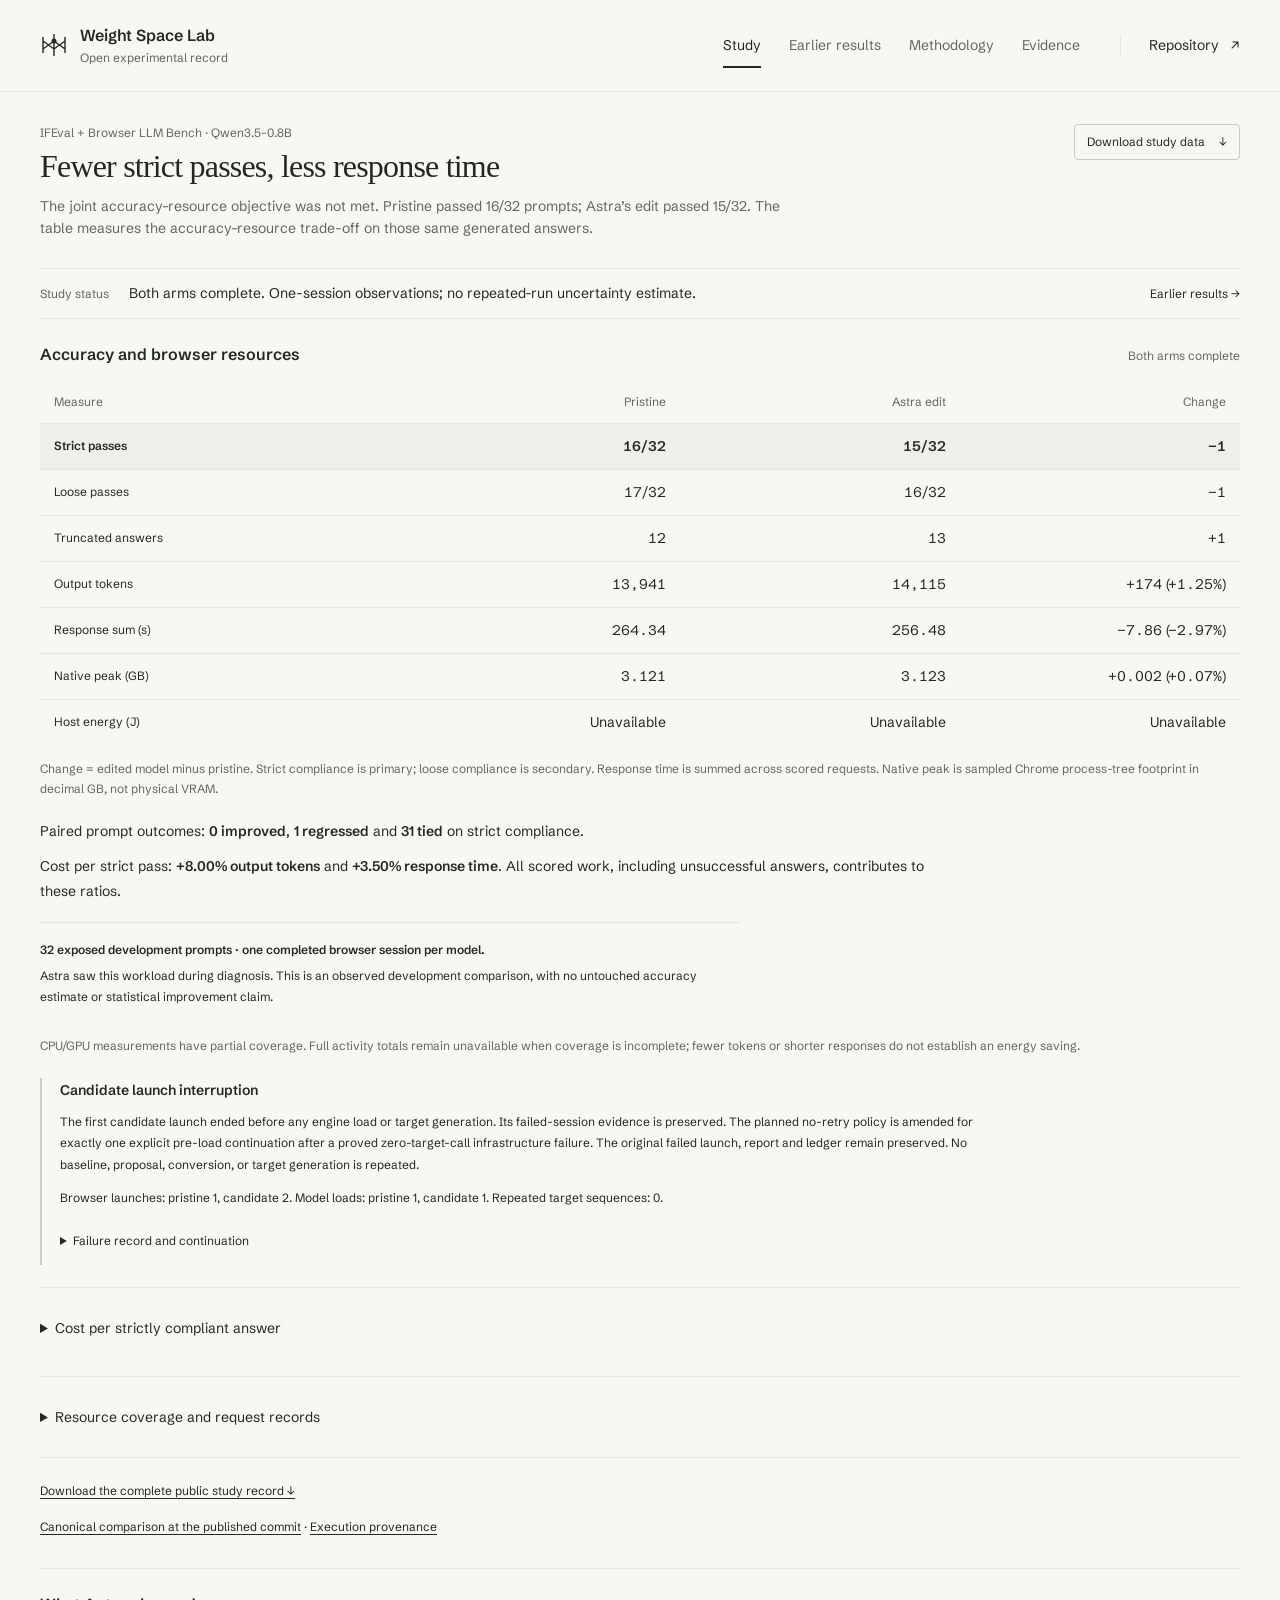
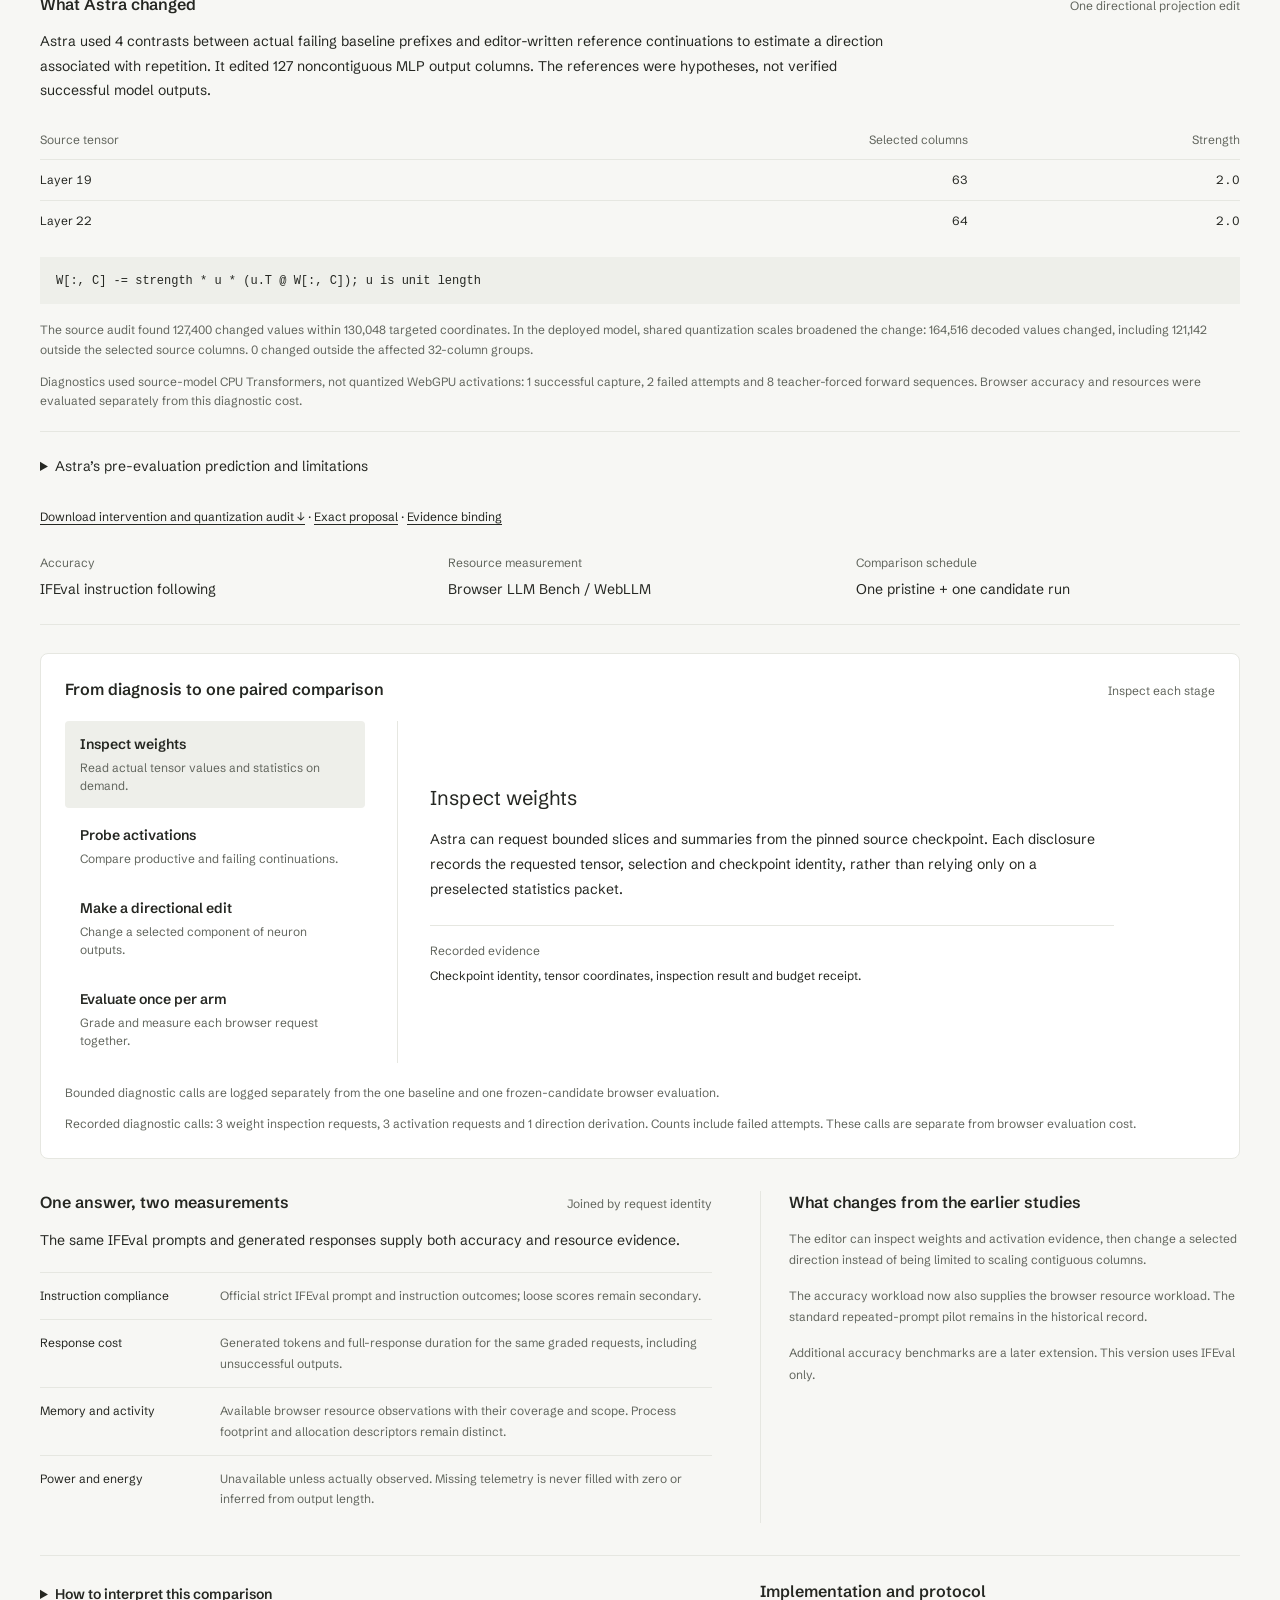
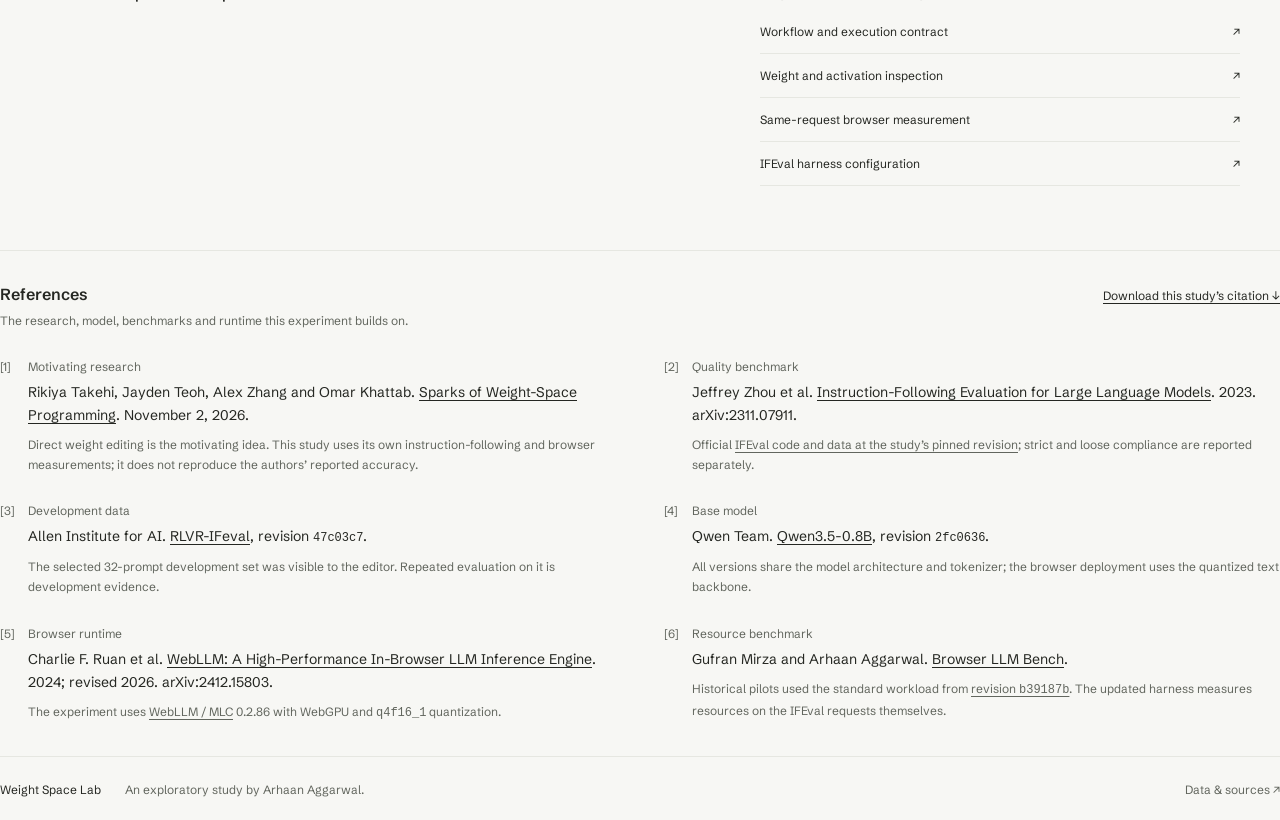
==== commit 64c786e1: "Lead the website with measured accuracy and browser cost outcomes" ====
--- a/site/index.html
+++ b/site/index.html
@@ -4,23 +4,23 @@
   <meta charset="utf-8">
   <meta name="viewport" content="width=device-width, initial-scale=1">
   <meta name="theme-color" content="#f7f7f4">
-  <meta name="description" content="An open research workbench for inspecting weight edits, instruction-following quality, and measured WebLLM resource use.">
-  <title>Weight Space Lab · Research workbench</title>
-  <link rel="icon" href="assets/favicon.svg?v=mechanistic-harness-20261111" type="image/svg+xml">
+  <meta name="description" content="The joint accuracy–resource objective was not met. Pristine passed 16/32 prompts; Astra’s edit passed 15/32. The table measures the accuracy–resource trade-off on those same generated answers. Exposed development prompts; one scored run per model.">
+  <title>Weight Space Lab · Fewer strict passes, less response time</title>
+  <link rel="icon" href="assets/favicon.svg?v=mechanistic-study-20261111" type="image/svg+xml">
   <link rel="preload" href="assets/schibsted-grotesk-regular.ttf" as="font" type="font/ttf" crossorigin>
-  <link rel="stylesheet" href="styles.css?v=mechanistic-harness-20261111">
-  <script src="app.js?v=mechanistic-harness-20261111" defer></script>
+  <link rel="stylesheet" href="styles.css?v=mechanistic-study-20261111">
+  <script src="app.js?v=mechanistic-study-20261111" defer></script>
 </head>
 <body>
 <a class="skip-link" href="#main">Skip to research</a>
 <header class="site-header">
-  <a class="brand" href="#harness" aria-label="Weight Space Lab harness">
+  <a class="brand" href="#harness" aria-label="Weight Space Lab current study">
     <svg class="brand-mark" width="28" height="28" viewBox="0 0 28 28" fill="none" aria-hidden="true"><path d="M3 6v16M14 3v22M25 6v16M3 10l11 8 11-8M3 18l11-8 11 8" stroke="currentColor" stroke-width="1.4"/><circle cx="14" cy="10" r="2.5" fill="currentColor"/></svg>
     <span>Weight Space Lab<span class="brand-subline">Open experimental record</span></span>
   </a>
   <nav class="primary-nav" aria-label="Research views">
-    <a href="#harness" data-route="harness" aria-current="page">Harness</a>
-    <a href="#results" data-route="results">Results</a>
+    <a href="#harness" data-route="harness" aria-current="page">Study</a>
+    <a href="#results" data-route="results">Earlier results</a>
     <a href="#methodology" data-route="methodology">Methodology</a>
     <a href="#evidence" data-route="evidence">Evidence</a>
   </nav>
@@ -29,13 +29,15 @@
 <main id="main" class="shell">
   <section id="harness" class="route-view" aria-labelledby="harness-heading">
 <!-- HARNESS_CONTENT_START -->
-<div class="page-heading"><div><p class="eyebrow">IFEval + Browser LLM Bench</p><h1 id="harness-heading">Inspect, edit, measure together</h1><p class="page-intro">Can a targeted weight edit improve instruction following within the same browser resource budget?</p></div><a class="outline-button" href="harness.json" download>Download harness contract <span aria-hidden="true">↓</span></a></div>
-    <div class="finding-strip harness-status"><span class="finding-label">Harness status</span><p>Updated harness. First paired browser evaluation has not run.</p><a href="#results">Earlier results <span aria-hidden="true">→</span></a></div>
-    <div class="harness-scope"><div><span>Accuracy</span><strong>IFEval instruction following</strong></div><div><span>Resource measurement</span><strong>Browser LLM Bench / WebLLM</strong></div><div><span>Main comparison</span><strong>One pristine + one candidate run</strong></div></div>
-    <section class="harness-workflow" aria-labelledby="harness-workflow-heading"><div class="section-heading"><h2 id="harness-workflow-heading">From diagnosis to one paired comparison</h2><span>Inspect each stage</span></div><div class="harness-flow"><div class="harness-stage-controls" role="group" aria-label="Inspection and evaluation stages"><button type="button" data-harness-stage="weights" aria-pressed="true" aria-controls="harness-stage-weights"><span>Inspect weights</span><small>Read actual tensor values and statistics on demand.</small></button><button type="button" data-harness-stage="activations" aria-pressed="false" aria-controls="harness-stage-activations"><span>Probe activations</span><small>Compare productive and failing continuations.</small></button><button type="button" data-harness-stage="edit" aria-pressed="false" aria-controls="harness-stage-edit"><span>Make a directional edit</span><small>Change a selected component of neuron outputs.</small></button><button type="button" data-harness-stage="evaluate" aria-pressed="false" aria-controls="harness-stage-evaluate"><span>Evaluate once per arm</span><small>Grade and measure each browser request together.</small></button></div><div class="harness-stage-panels"><article id="harness-stage-weights" class="harness-stage-detail" data-stage-detail="weights"><h3>Inspect weights</h3><p>Astra can request bounded slices and summaries from the pinned source checkpoint. Each disclosure records the requested tensor, selection and checkpoint identity, rather than relying only on a preselected statistics packet.</p><dl><div><dt>Recorded evidence</dt><dd>Checkpoint identity, tensor coordinates, inspection result and budget receipt.</dd></div></dl></article><article id="harness-stage-activations" class="harness-stage-detail" data-stage-detail="activations"><h3>Probe activations</h3><p>Teacher-forced probes capture bounded hidden states and MLP activations from the source model through local Transformers. Matched contrasts estimate a direction and rank the neurons that write it. These are source-model diagnostics, not activations measured inside the quantized WebGPU runtime.</p><dl><div><dt>Recorded evidence</dt><dd>Probe input identity, backend provenance, layer and position selections, captured activations and direction derivation.</dd></div></dl></article><article id="harness-stage-edit" class="harness-stage-detail" data-stage-detail="edit"><h3>Make a directional edit</h3><p>The candidate policy supports explicit directional changes on selected columns, including noncontiguous selections and intervention strengths up to six. The pristine checkpoint remains immutable. Source verification and effective quantization checks bind the candidate to the actual deployed model.</p><dl><div><dt>Recorded evidence</dt><dd>Direction vector, selected columns, strength, changed-coordinate audit and deployment identity.</dd></div></dl></article><article id="harness-stage-evaluate" class="harness-stage-detail" data-stage-detail="evaluate"><h3>Evaluate once per arm</h3><p>Run the frozen IFEval workload once with pristine and once with the candidate. The official instruction checker grades each saved answer while the same request record carries output tokens, response duration and available resource telemetry. There is no separate autumn-leaves workload in this comparison.</p><dl><div><dt>Recorded evidence</dt><dd>Matched prompt IDs, both artifact identities, response grades, token counts, timing and telemetry coverage.</dd></div></dl></article></div></div><p class="small-note">Bounded diagnostic calls are logged separately from the one baseline and one frozen-candidate browser evaluation.</p></section>
+<div class="page-heading joint-page-heading"><div><p class="eyebrow">IFEval + Browser LLM Bench · Qwen3.5-0.8B</p><h1 id="harness-heading">Fewer strict passes, less response time</h1><p class="page-intro">The joint accuracy–resource objective was not met. Pristine passed 16/32 prompts; Astra’s edit passed 15/32. The table measures the accuracy–resource trade-off on those same generated answers.</p></div><a class="outline-button" href="joint-comparison.json" download>Download study data <span aria-hidden="true">↓</span></a></div>
+    <div class="finding-strip harness-status"><span class="finding-label">Study status</span><p>Both arms complete. One-session observations; no repeated-run uncertainty estimate.</p><a href="#results">Earlier results <span aria-hidden="true">→</span></a></div>
+    <section class="harness-paired-results joint-observed-results" aria-labelledby="harness-paired-heading"><div class="section-heading"><h2 id="harness-paired-heading">Accuracy and browser resources</h2><span>Both arms complete</span></div><table class="data-table joint-summary-table"><caption class="visually-hidden">Pristine versus one Astra directional edit: accuracy and resource observations from the same IFEval responses</caption><thead><tr><th scope="col">Measure</th><th scope="col">Pristine</th><th scope="col">Astra edit</th><th scope="col">Change</th></tr></thead><tbody><tr><th scope="row">Strict passes</th><td data-label="Pristine">16/32</td><td data-label="Astra edit">15/32</td><td data-label="Change">−1</td></tr><tr><th scope="row">Loose passes</th><td data-label="Pristine">17/32</td><td data-label="Astra edit">16/32</td><td data-label="Change">−1</td></tr><tr><th scope="row">Truncated answers</th><td data-label="Pristine">12</td><td data-label="Astra edit">13</td><td data-label="Change">+1</td></tr><tr><th scope="row">Output tokens</th><td data-label="Pristine">13,941</td><td data-label="Astra edit">14,115</td><td data-label="Change">+174 (+1.25%)</td></tr><tr><th scope="row">Response sum (s)</th><td data-label="Pristine">264.34</td><td data-label="Astra edit">256.48</td><td data-label="Change">−7.86 (−2.97%)</td></tr><tr><th scope="row">Native peak (GB)</th><td data-label="Pristine">3.121</td><td data-label="Astra edit">3.123</td><td data-label="Change">+0.002 (+0.07%)</td></tr><tr><th scope="row">Host energy (J)</th><td data-label="Pristine">Unavailable</td><td data-label="Astra edit">Unavailable</td><td data-label="Change">Unavailable</td></tr></tbody></table><p class="small-note joint-table-note">Change = edited model minus pristine. Strict compliance is primary; loose compliance is secondary. Response time is summed across scored requests. Native peak is sampled Chrome process-tree footprint in decimal GB, not physical VRAM.</p><p class="harness-joint-reading">Paired prompt outcomes: <strong>0 improved</strong>, <strong>1 regressed</strong> and <strong>31 tied</strong> on strict compliance.</p><p class="joint-cost-reading">Cost per strict pass: <strong>+8.00% output tokens</strong> and <strong>+3.50% response time</strong>. All scored work, including unsuccessful answers, contributes to these ratios.</p><p class="joint-scope-note"><strong>32 exposed development prompts · one completed browser session per model.</strong> Astra saw this workload during diagnosis. This is an observed development comparison, with no untouched accuracy estimate or statistical improvement claim.</p><p class="small-note">CPU/GPU measurements have partial coverage. Full activity totals remain unavailable when coverage is incomplete; fewer tokens or shorter responses do not establish an energy saving.</p><aside class="joint-interruption" aria-labelledby="joint-interruption-heading"><h3 id="joint-interruption-heading">Candidate launch interruption</h3><p>The first candidate launch ended before any engine load or target generation. Its failed-session evidence is preserved. The planned no-retry policy is amended for exactly one explicit pre-load continuation after a proved zero-target-call infrastructure failure. The original failed launch, report and ledger remain preserved. No baseline, proposal, conversion, or target generation is repeated.</p><p>Browser launches: pristine 1, candidate 2. Model loads: pristine 1, candidate 1. Repeated target sequences: 0.</p><details><summary>Failure record and continuation</summary><p>Error: Dedicated browser CDP connection closed; execution state requires durable event review</p><p>Preload elapsed time: 6.12 seconds. This failed-launch overhead is separate from the scored response sums above. Continuation status: completed. The downloadable study record retains the original manifest, output, event-log and ledger identities and the continuation plan.</p></details></aside><details class="joint-cost-records"><summary>Cost per strictly compliant answer</summary><table class="data-table joint-summary-table"><caption class="visually-hidden">Total scored-workload cost divided by strict passes, including unsuccessful answers</caption><thead><tr><th scope="col">Measure</th><th scope="col">Pristine</th><th scope="col">Astra edit</th><th scope="col">Change</th></tr></thead><tbody><tr><th scope="row">Tokens / pass</th><td data-label="Pristine">871.31</td><td data-label="Astra edit">941.00</td><td data-label="Change">+69.69 (+8.00%)</td></tr><tr><th scope="row">Response s / pass</th><td data-label="Pristine">16.52</td><td data-label="Astra edit">17.10</td><td data-label="Change">+0.58 (+3.50%)</td></tr><tr><th scope="row">Host J / pass</th><td data-label="Pristine">Unavailable</td><td data-label="Astra edit">Unavailable</td><td data-label="Change">Unavailable</td></tr></tbody></table><p class="small-note">All scored outputs contribute to cost, including failed and truncated answers. A zero-pass or unresolved-grade denominator has no defined cost per pass. Warm-up and model load are outside these scored totals.</p></details><details class="harness-request-records"><summary>Resource coverage and request records</summary><table class="data-table"><caption class="visually-hidden">Observed resource rates and interval coverage</caption><thead><tr><th scope="col">Artifact</th><th scope="col">CPU capacity (%)</th><th scope="col">GPU time (ms/s)</th><th scope="col">Host power (W)</th></tr></thead><tbody><tr><th scope="row">Pristine</th><td data-label="CPU capacity (%)">3.72 · 88.9% coverage</td><td data-label="GPU time (ms/s)">728.56 · 90.8% coverage</td><td data-label="Host power (W)">Unavailable · 0.0% coverage</td></tr><tr><th scope="row">Frozen candidate</th><td data-label="CPU capacity (%)">3.50 · 88.5% coverage</td><td data-label="GPU time (ms/s)">764.10 · 90.0% coverage</td><td data-label="Host power (W)">Unavailable · 0.0% coverage</td></tr></tbody></table><table class="data-table"><caption class="visually-hidden">Full scored-workload activity and energy, when completely covered</caption><thead><tr><th scope="col">Artifact</th><th scope="col">CPU time (s)</th><th scope="col">GPU time (s)</th><th scope="col">Host energy (J)</th></tr></thead><tbody><tr><th scope="row">Pristine</th><td data-label="CPU time (s)">Unavailable</td><td data-label="GPU time (s)">Unavailable</td><td data-label="Host energy (J)">Unavailable</td></tr><tr><th scope="row">Frozen candidate</th><td data-label="CPU time (s)">Unavailable</td><td data-label="GPU time (s)">Unavailable</td><td data-label="Host energy (J)">Unavailable</td></tr></tbody></table><p class="small-note">Rates retain their measured coverage. Full activity and energy totals require 100% interval coverage across the scored workload. CPU time sums process-tree work across cores; host energy is not model-only energy. Partial observed integrals remain in the downloadable report.</p><table class="data-table"><caption class="visually-hidden">Each graded request and its own browser resource observations</caption><thead><tr><th scope="col">Artifact / request</th><th scope="col">IFEval item</th><th scope="col">Status</th><th scope="col">Strict grade</th><th scope="col">Output tokens</th><th scope="col">Response (s)</th><th scope="col">Native peak (GB)</th></tr></thead><tbody><tr><th scope="row">Pristine · 1</th><td data-label="IFEval item">ai2-train:003469</td><td data-label="Status">ok</td><td data-label="Strict grade">Pass</td><td data-label="Output tokens">89</td><td data-label="Response (s)">1.37</td><td data-label="Native peak (GB)">2.993</td></tr><tr><th scope="row">Pristine · 2</th><td data-label="IFEval item">ai2-train:001635</td><td data-label="Status">ok</td><td data-label="Strict grade">Pass</td><td data-label="Output tokens">21</td><td data-label="Response (s)">0.35</td><td data-label="Native peak (GB)">Unavailable</td></tr><tr><th scope="row">Pristine · 3</th><td data-label="IFEval item">ai2-train:009256</td><td data-label="Status">ok</td><td data-label="Strict grade">Fail</td><td data-label="Output tokens">11</td><td data-label="Response (s)">0.60</td><td data-label="Native peak (GB)">Unavailable</td></tr><tr><th scope="row">Pristine · 4</th><td data-label="IFEval item">ai2-train:009060</td><td data-label="Status">truncated</td><td data-label="Strict grade">Pass</td><td data-label="Output tokens">1,020</td><td data-label="Response (s)">18.64</td><td data-label="Native peak (GB)">3.121</td></tr><tr><th scope="row">Pristine · 5</th><td data-label="IFEval item">ai2-train:003197</td><td data-label="Status">truncated</td><td data-label="Strict grade">Fail</td><td data-label="Output tokens">1,020</td><td data-label="Response (s)">18.70</td><td data-label="Native peak (GB)">3.120</td></tr><tr><th scope="row">Pristine · 6</th><td data-label="IFEval item">ai2-train:001826</td><td data-label="Status">ok</td><td data-label="Strict grade">Pass</td><td data-label="Output tokens">36</td><td data-label="Response (s)">0.58</td><td data-label="Native peak (GB)">Unavailable</td></tr><tr><th scope="row">Pristine · 7</th><td data-label="IFEval item">ai2-train:001636</td><td data-label="Status">truncated</td><td data-label="Strict grade">Fail</td><td data-label="Output tokens">1,020</td><td data-label="Response (s)">19.73</td><td data-label="Native peak (GB)">2.967</td></tr><tr><th scope="row">Pristine · 8</th><td data-label="IFEval item">ai2-train:011288</td><td data-label="Status">truncated</td><td data-label="Strict grade">Fail</td><td data-label="Output tokens">1,020</td><td data-label="Response (s)">18.54</td><td data-label="Native peak (GB)">2.915</td></tr><tr><th scope="row">Pristine · 9</th><td data-label="IFEval item">ai2-train:013591</td><td data-label="Status">ok</td><td data-label="Strict grade">Pass</td><td data-label="Output tokens">31</td><td data-label="Response (s)">0.59</td><td data-label="Native peak (GB)">2.928</td></tr><tr><th scope="row">Pristine · 10</th><td data-label="IFEval item">ai2-train:012656</td><td data-label="Status">ok</td><td data-label="Strict grade">Fail</td><td data-label="Output tokens">2</td><td data-label="Response (s)">0.38</td><td data-label="Native peak (GB)">Unavailable</td></tr><tr><th scope="row">Pristine · 11</th><td data-label="IFEval item">ai2-train:010232</td><td data-label="Status">truncated</td><td data-label="Strict grade">Pass</td><td data-label="Output tokens">1,020</td><td data-label="Response (s)">18.34</td><td data-label="Native peak (GB)">2.898</td></tr><tr><th scope="row">Pristine · 12</th><td data-label="IFEval item">ai2-train:008934</td><td data-label="Status">ok</td><td data-label="Strict grade">Pass</td><td data-label="Output tokens">106</td><td data-label="Response (s)">1.70</td><td data-label="Native peak (GB)">2.915</td></tr><tr><th scope="row">Pristine · 13</th><td data-label="IFEval item">ai2-train:005782</td><td data-label="Status">ok</td><td data-label="Strict grade">Pass</td><td data-label="Output tokens">2</td><td data-label="Response (s)">0.47</td><td data-label="Native peak (GB)">2.898</td></tr><tr><th scope="row">Pristine · 14</th><td data-label="IFEval item">ai2-train:005496</td><td data-label="Status">truncated</td><td data-label="Strict grade">Fail</td><td data-label="Output tokens">1,020</td><td data-label="Response (s)">18.55</td><td data-label="Native peak (GB)">2.908</td></tr><tr><th scope="row">Pristine · 15</th><td data-label="IFEval item">ai2-train:001607</td><td data-label="Status">ok</td><td data-label="Strict grade">Fail</td><td data-label="Output tokens">2</td><td data-label="Response (s)">0.13</td><td data-label="Native peak (GB)">Unavailable</td></tr><tr><th scope="row">Pristine · 16</th><td data-label="IFEval item">ai2-train:003866</td><td data-label="Status">ok</td><td data-label="Strict grade">Pass</td><td data-label="Output tokens">110</td><td data-label="Response (s)">1.82</td><td data-label="Native peak (GB)">2.913</td></tr><tr><th scope="row">Pristine · 17</th><td data-label="IFEval item">ai2-train:010671</td><td data-label="Status">truncated</td><td data-label="Strict grade">Fail</td><td data-label="Output tokens">1,020</td><td data-label="Response (s)">28.54</td><td data-label="Native peak (GB)">2.919</td></tr><tr><th scope="row">Pristine · 18</th><td data-label="IFEval item">ai2-train:013517</td><td data-label="Status">truncated</td><td data-label="Strict grade">Pass</td><td data-label="Output tokens">1,020</td><td data-label="Response (s)">18.41</td><td data-label="Native peak (GB)">2.931</td></tr><tr><th scope="row">Pristine · 19</th><td data-label="IFEval item">ai2-train:004432</td><td data-label="Status">ok</td><td data-label="Strict grade">Fail</td><td data-label="Output tokens">158</td><td data-label="Response (s)">3.27</td><td data-label="Native peak (GB)">2.904</td></tr><tr><th scope="row">Pristine · 20</th><td data-label="IFEval item">ai2-train:002674</td><td data-label="Status">ok</td><td data-label="Strict grade">Pass</td><td data-label="Output tokens">2</td><td data-label="Response (s)">0.21</td><td data-label="Native peak (GB)">2.971</td></tr><tr><th scope="row">Pristine · 21</th><td data-label="IFEval item">ai2-train:010634</td><td data-label="Status">ok</td><td data-label="Strict grade">Pass</td><td data-label="Output tokens">41</td><td data-label="Response (s)">0.79</td><td data-label="Native peak (GB)">2.943</td></tr><tr><th scope="row">Pristine · 22</th><td data-label="IFEval item">ai2-train:001570</td><td data-label="Status">ok</td><td data-label="Strict grade">Pass</td><td data-label="Output tokens">857</td><td data-label="Response (s)">15.88</td><td data-label="Native peak (GB)">2.961</td></tr><tr><th scope="row">Pristine · 23</th><td data-label="IFEval item">ai2-train:011088</td><td data-label="Status">ok</td><td data-label="Strict grade">Pass</td><td data-label="Output tokens">15</td><td data-label="Response (s)">0.29</td><td data-label="Native peak (GB)">Unavailable</td></tr><tr><th scope="row">Pristine · 24</th><td data-label="IFEval item">ai2-train:000197</td><td data-label="Status">ok</td><td data-label="Strict grade">Fail</td><td data-label="Output tokens">24</td><td data-label="Response (s)">0.45</td><td data-label="Native peak (GB)">Unavailable</td></tr><tr><th scope="row">Pristine · 25</th><td data-label="IFEval item">ai2-train:010612</td><td data-label="Status">truncated</td><td data-label="Strict grade">Fail</td><td data-label="Output tokens">1,020</td><td data-label="Response (s)">18.49</td><td data-label="Native peak (GB)">2.928</td></tr><tr><th scope="row">Pristine · 26</th><td data-label="IFEval item">ai2-train:006371</td><td data-label="Status">ok</td><td data-label="Strict grade">Fail</td><td data-label="Output tokens">33</td><td data-label="Response (s)">0.57</td><td data-label="Native peak (GB)">2.911</td></tr><tr><th scope="row">Pristine · 27</th><td data-label="IFEval item">ai2-train:010475</td><td data-label="Status">truncated</td><td data-label="Strict grade">Fail</td><td data-label="Output tokens">1,020</td><td data-label="Response (s)">19.00</td><td data-label="Native peak (GB)">2.934</td></tr><tr><th scope="row">Pristine · 28</th><td data-label="IFEval item">ai2-train:010605</td><td data-label="Status">ok</td><td data-label="Strict grade">Fail</td><td data-label="Output tokens">11</td><td data-label="Response (s)">0.39</td><td data-label="Native peak (GB)">Unavailable</td></tr><tr><th scope="row">Pristine · 29</th><td data-label="IFEval item">ai2-train:004545</td><td data-label="Status">ok</td><td data-label="Strict grade">Pass</td><td data-label="Output tokens">143</td><td data-label="Response (s)">2.20</td><td data-label="Native peak (GB)">2.915</td></tr><tr><th scope="row">Pristine · 30</th><td data-label="IFEval item">ai2-train:009259</td><td data-label="Status">ok</td><td data-label="Strict grade">Pass</td><td data-label="Output tokens">7</td><td data-label="Response (s)">0.24</td><td data-label="Native peak (GB)">Unavailable</td></tr><tr><th scope="row">Pristine · 31</th><td data-label="IFEval item">ai2-train:014938</td><td data-label="Status">truncated</td><td data-label="Strict grade">Fail</td><td data-label="Output tokens">1,020</td><td data-label="Response (s)">17.86</td><td data-label="Native peak (GB)">2.916</td></tr><tr><th scope="row">Pristine · 32</th><td data-label="IFEval item">ai2-train:005851</td><td data-label="Status">truncated</td><td data-label="Strict grade">Fail</td><td data-label="Output tokens">1,020</td><td data-label="Response (s)">17.26</td><td data-label="Native peak (GB)">2.910</td></tr><tr><th scope="row">Frozen candidate · 1</th><td data-label="IFEval item">ai2-train:003469</td><td data-label="Status">ok</td><td data-label="Strict grade">Pass</td><td data-label="Output tokens">89</td><td data-label="Response (s)">1.35</td><td data-label="Native peak (GB)">3.029</td></tr><tr><th scope="row">Frozen candidate · 2</th><td data-label="IFEval item">ai2-train:001635</td><td data-label="Status">ok</td><td data-label="Strict grade">Pass</td><td data-label="Output tokens">21</td><td data-label="Response (s)">0.36</td><td data-label="Native peak (GB)">Unavailable</td></tr><tr><th scope="row">Frozen candidate · 3</th><td data-label="IFEval item">ai2-train:009256</td><td data-label="Status">ok</td><td data-label="Strict grade">Fail</td><td data-label="Output tokens">11</td><td data-label="Response (s)">0.61</td><td data-label="Native peak (GB)">3.037</td></tr><tr><th scope="row">Frozen candidate · 4</th><td data-label="IFEval item">ai2-train:009060</td><td data-label="Status">truncated</td><td data-label="Strict grade">Pass</td><td data-label="Output tokens">1,020</td><td data-label="Response (s)">16.88</td><td data-label="Native peak (GB)">3.060</td></tr><tr><th scope="row">Frozen candidate · 5</th><td data-label="IFEval item">ai2-train:003197</td><td data-label="Status">truncated</td><td data-label="Strict grade">Fail</td><td data-label="Output tokens">1,020</td><td data-label="Response (s)">17.20</td><td data-label="Native peak (GB)">3.123</td></tr><tr><th scope="row">Frozen candidate · 6</th><td data-label="IFEval item">ai2-train:001826</td><td data-label="Status">ok</td><td data-label="Strict grade">Pass</td><td data-label="Output tokens">36</td><td data-label="Response (s)">0.60</td><td data-label="Native peak (GB)">2.932</td></tr><tr><th scope="row">Frozen candidate · 7</th><td data-label="IFEval item">ai2-train:001636</td><td data-label="Status">truncated</td><td data-label="Strict grade">Fail</td><td data-label="Output tokens">1,020</td><td data-label="Response (s)">16.99</td><td data-label="Native peak (GB)">2.957</td></tr><tr><th scope="row">Frozen candidate · 8</th><td data-label="IFEval item">ai2-train:011288</td><td data-label="Status">truncated</td><td data-label="Strict grade">Fail</td><td data-label="Output tokens">1,020</td><td data-label="Response (s)">17.00</td><td data-label="Native peak (GB)">2.927</td></tr><tr><th scope="row">Frozen candidate · 9</th><td data-label="IFEval item">ai2-train:013591</td><td data-label="Status">ok</td><td data-label="Strict grade">Pass</td><td data-label="Output tokens">31</td><td data-label="Response (s)">0.56</td><td data-label="Native peak (GB)">2.926</td></tr><tr><th scope="row">Frozen candidate · 10</th><td data-label="IFEval item">ai2-train:012656</td><td data-label="Status">ok</td><td data-label="Strict grade">Fail</td><td data-label="Output tokens">2</td><td data-label="Response (s)">0.41</td><td data-label="Native peak (GB)">Unavailable</td></tr><tr><th scope="row">Frozen candidate · 11</th><td data-label="IFEval item">ai2-train:010232</td><td data-label="Status">truncated</td><td data-label="Strict grade">Pass</td><td data-label="Output tokens">1,020</td><td data-label="Response (s)">17.81</td><td data-label="Native peak (GB)">2.900</td></tr><tr><th scope="row">Frozen candidate · 12</th><td data-label="IFEval item">ai2-train:008934</td><td data-label="Status">ok</td><td data-label="Strict grade">Pass</td><td data-label="Output tokens">105</td><td data-label="Response (s)">1.66</td><td data-label="Native peak (GB)">2.898</td></tr><tr><th scope="row">Frozen candidate · 13</th><td data-label="IFEval item">ai2-train:005782</td><td data-label="Status">ok</td><td data-label="Strict grade">Pass</td><td data-label="Output tokens">2</td><td data-label="Response (s)">0.47</td><td data-label="Native peak (GB)">Unavailable</td></tr><tr><th scope="row">Frozen candidate · 14</th><td data-label="IFEval item">ai2-train:005496</td><td data-label="Status">truncated</td><td data-label="Strict grade">Fail</td><td data-label="Output tokens">1,020</td><td data-label="Response (s)">18.53</td><td data-label="Native peak (GB)">2.918</td></tr><tr><th scope="row">Frozen candidate · 15</th><td data-label="IFEval item">ai2-train:001607</td><td data-label="Status">ok</td><td data-label="Strict grade">Fail</td><td data-label="Output tokens">2</td><td data-label="Response (s)">0.14</td><td data-label="Native peak (GB)">Unavailable</td></tr><tr><th scope="row">Frozen candidate · 16</th><td data-label="IFEval item">ai2-train:003866</td><td data-label="Status">ok</td><td data-label="Strict grade">Pass</td><td data-label="Output tokens">110</td><td data-label="Response (s)">1.69</td><td data-label="Native peak (GB)">2.919</td></tr><tr><th scope="row">Frozen candidate · 17</th><td data-label="IFEval item">ai2-train:010671</td><td data-label="Status">truncated</td><td data-label="Strict grade">Fail</td><td data-label="Output tokens">1,020</td><td data-label="Response (s)">27.89</td><td data-label="Native peak (GB)">2.922</td></tr><tr><th scope="row">Frozen candidate · 18</th><td data-label="IFEval item">ai2-train:013517</td><td data-label="Status">truncated</td><td data-label="Strict grade">Pass</td><td data-label="Output tokens">1,020</td><td data-label="Response (s)">17.01</td><td data-label="Native peak (GB)">2.901</td></tr><tr><th scope="row">Frozen candidate · 19</th><td data-label="IFEval item">ai2-train:004432</td><td data-label="Status">ok</td><td data-label="Strict grade">Fail</td><td data-label="Output tokens">175</td><td data-label="Response (s)">3.42</td><td data-label="Native peak (GB)">2.923</td></tr><tr><th scope="row">Frozen candidate · 20</th><td data-label="IFEval item">ai2-train:002674</td><td data-label="Status">ok</td><td data-label="Strict grade">Pass</td><td data-label="Output tokens">2</td><td data-label="Response (s)">0.23</td><td data-label="Native peak (GB)">Unavailable</td></tr><tr><th scope="row">Frozen candidate · 21</th><td data-label="IFEval item">ai2-train:010634</td><td data-label="Status">ok</td><td data-label="Strict grade">Pass</td><td data-label="Output tokens">40</td><td data-label="Response (s)">0.71</td><td data-label="Native peak (GB)">2.903</td></tr><tr><th scope="row">Frozen candidate · 22</th><td data-label="IFEval item">ai2-train:001570</td><td data-label="Status">truncated</td><td data-label="Strict grade">Fail</td><td data-label="Output tokens">1,020</td><td data-label="Response (s)">18.22</td><td data-label="Native peak (GB)">2.941</td></tr><tr><th scope="row">Frozen candidate · 23</th><td data-label="IFEval item">ai2-train:011088</td><td data-label="Status">ok</td><td data-label="Strict grade">Pass</td><td data-label="Output tokens">15</td><td data-label="Response (s)">0.31</td><td data-label="Native peak (GB)">Unavailable</td></tr><tr><th scope="row">Frozen candidate · 24</th><td data-label="IFEval item">ai2-train:000197</td><td data-label="Status">ok</td><td data-label="Strict grade">Fail</td><td data-label="Output tokens">24</td><td data-label="Response (s)">0.44</td><td data-label="Native peak (GB)">2.931</td></tr><tr><th scope="row">Frozen candidate · 25</th><td data-label="IFEval item">ai2-train:010612</td><td data-label="Status">truncated</td><td data-label="Strict grade">Fail</td><td data-label="Output tokens">1,020</td><td data-label="Response (s)">18.52</td><td data-label="Native peak (GB)">2.917</td></tr><tr><th scope="row">Frozen candidate · 26</th><td data-label="IFEval item">ai2-train:006371</td><td data-label="Status">ok</td><td data-label="Strict grade">Fail</td><td data-label="Output tokens">33</td><td data-label="Response (s)">0.60</td><td data-label="Native peak (GB)">2.937</td></tr><tr><th scope="row">Frozen candidate · 27</th><td data-label="IFEval item">ai2-train:010475</td><td data-label="Status">truncated</td><td data-label="Strict grade">Fail</td><td data-label="Output tokens">1,020</td><td data-label="Response (s)">18.49</td><td data-label="Native peak (GB)">2.919</td></tr><tr><th scope="row">Frozen candidate · 28</th><td data-label="IFEval item">ai2-train:010605</td><td data-label="Status">ok</td><td data-label="Strict grade">Fail</td><td data-label="Output tokens">11</td><td data-label="Response (s)">0.38</td><td data-label="Native peak (GB)">Unavailable</td></tr><tr><th scope="row">Frozen candidate · 29</th><td data-label="IFEval item">ai2-train:004545</td><td data-label="Status">ok</td><td data-label="Strict grade">Pass</td><td data-label="Output tokens">139</td><td data-label="Response (s)">2.22</td><td data-label="Native peak (GB)">2.920</td></tr><tr><th scope="row">Frozen candidate · 30</th><td data-label="IFEval item">ai2-train:009259</td><td data-label="Status">ok</td><td data-label="Strict grade">Pass</td><td data-label="Output tokens">7</td><td data-label="Response (s)">0.21</td><td data-label="Native peak (GB)">Unavailable</td></tr><tr><th scope="row">Frozen candidate · 31</th><td data-label="IFEval item">ai2-train:014938</td><td data-label="Status">truncated</td><td data-label="Strict grade">Fail</td><td data-label="Output tokens">1,020</td><td data-label="Response (s)">18.16</td><td data-label="Native peak (GB)">2.936</td></tr><tr><th scope="row">Frozen candidate · 32</th><td data-label="IFEval item">ai2-train:005851</td><td data-label="Status">truncated</td><td data-label="Strict grade">Fail</td><td data-label="Output tokens">1,020</td><td data-label="Response (s)">17.43</td><td data-label="Native peak (GB)">2.937</td></tr></tbody></table></details><p class="joint-download"><a href="joint-comparison.json" download>Download the complete public study record <span aria-hidden="true">↓</span></a></p><p class="joint-download"><a href="https://github.com/Arhaan2/weight-space-lab/blob/a5bc8ba69b4009d61ba92f1eeb7fce95affa395b/reports/mechanistic-browser-v1/joint-comparison.json">Canonical comparison at the published commit</a> · <a href="https://github.com/Arhaan2/weight-space-lab/blob/a5bc8ba69b4009d61ba92f1eeb7fce95affa395b/reports/mechanistic-browser-v1/provenance.json">Execution provenance</a></p></section>
+    <section class="joint-intervention" aria-labelledby="joint-intervention-heading"><div class="section-heading"><h2 id="joint-intervention-heading">What Astra changed</h2><span>One directional projection edit</span></div><p class="harness-lead">Astra used 4 contrasts between actual failing baseline prefixes and editor-written reference continuations to estimate a direction associated with repetition. It edited 127 noncontiguous MLP output columns. The references were hypotheses, not verified successful model outputs.</p><table class="data-table"><caption class="visually-hidden">The source-layer selections in the frozen Astra proposal</caption><thead><tr><th scope="col">Source tensor</th><th scope="col">Selected columns</th><th scope="col">Strength</th></tr></thead><tbody><tr><th scope="row">Layer 19</th><td data-label="Selected columns">63</td><td data-label="Strength">2.0</td></tr><tr><th scope="row">Layer 22</th><td data-label="Selected columns">64</td><td data-label="Strength">2.0</td></tr></tbody></table><p class="joint-equation"><code>W[:, C] -= strength * u * (u.T @ W[:, C]); u is unit length</code></p><p class="small-note">The source audit found 127,400 changed values within 130,048 targeted coordinates. In the deployed model, shared quantization scales broadened the change: 164,516 decoded values changed, including 121,142 outside the selected source columns. 0 changed outside the affected 32-column groups.</p><p class="small-note">Diagnostics used source-model CPU Transformers, not quantized WebGPU activations: 1 successful capture, 2 failed attempts and 8 teacher-forced forward sequences. Browser accuracy and resources were evaluated separately from this diagnostic cost.</p><details class="joint-rationale"><summary>Astra’s pre-evaluation prediction and limitations</summary><p class="small-note">This rationale was recorded with the proposal before the candidate evaluation. It is a prediction, not an explanation established by the eventual result.</p><blockquote><p>Twelve baseline responses hit 1,020 tokens, consuming 12,240 of 13,941 output tokens; nine fail strict grading. I hypothesize that persistent repetition displaces constraint completion. Four source-CPU contrasts pair actual looping baseline prefixes with editor-written task-completing references. Layer 19 has the largest four-pair-consistent positive writer mass (0.601); layer 22 supplies 0.368. Select all 63 eligible layer-19 columns and the top 64 eligible layer-22 columns, requiring positive attribution in every pair. Strength 2 reverses each selected writer’s failure-direction component; it corresponds to approximately 29% and 16% of the respective observed residual contrasts under a fixed-activation approximation. This dose aims to interrupt loops without a maximal intervention.</p><p>Prediction: more completed formatting/count constraints and fewer generated tokens, lowering total response latency and tokens per strict pass. No substantial fixed-memory reduction is predicted. Premature termination could instead break minimum-length/count requirements or remove required keywords. References are hypotheses, not verified model successes; unequal continuation lengths and content confound the direction. Source BF16 CPU activations differ from deployed q4 WebGPU execution. Four pairs and one exposed 32-item development comparison cannot establish a repetition-specific mechanism, generalization, or robust resource causality.</p></blockquote></details><p class="joint-download"><a href="intervention.json" download>Download intervention and quantization audit <span aria-hidden="true">↓</span></a> · <a href="https://github.com/Arhaan2/weight-space-lab/blob/a5bc8ba69b4009d61ba92f1eeb7fce95affa395b/reports/mechanistic-browser-v1/proposal.json">Exact proposal</a> · <a href="https://github.com/Arhaan2/weight-space-lab/blob/a5bc8ba69b4009d61ba92f1eeb7fce95affa395b/reports/mechanistic-browser-v1/proposal.evidence.json">Evidence binding</a></p></section>
+    <div class="harness-scope"><div><span>Accuracy</span><strong>IFEval instruction following</strong></div><div><span>Resource measurement</span><strong>Browser LLM Bench / WebLLM</strong></div><div><span>Comparison schedule</span><strong>One pristine + one candidate run</strong></div></div>
+    <section class="harness-workflow" aria-labelledby="harness-workflow-heading"><div class="section-heading"><h2 id="harness-workflow-heading">From diagnosis to one paired comparison</h2><span>Inspect each stage</span></div><div class="harness-flow"><div class="harness-stage-controls" role="group" aria-label="Inspection and evaluation stages"><button type="button" data-harness-stage="weights" aria-pressed="true" aria-controls="harness-stage-weights"><span>Inspect weights</span><small>Read actual tensor values and statistics on demand.</small></button><button type="button" data-harness-stage="activations" aria-pressed="false" aria-controls="harness-stage-activations"><span>Probe activations</span><small>Compare productive and failing continuations.</small></button><button type="button" data-harness-stage="edit" aria-pressed="false" aria-controls="harness-stage-edit"><span>Make a directional edit</span><small>Change a selected component of neuron outputs.</small></button><button type="button" data-harness-stage="evaluate" aria-pressed="false" aria-controls="harness-stage-evaluate"><span>Evaluate once per arm</span><small>Grade and measure each browser request together.</small></button></div><div class="harness-stage-panels"><article id="harness-stage-weights" class="harness-stage-detail" data-stage-detail="weights"><h3>Inspect weights</h3><p>Astra can request bounded slices and summaries from the pinned source checkpoint. Each disclosure records the requested tensor, selection and checkpoint identity, rather than relying only on a preselected statistics packet.</p><dl><div><dt>Recorded evidence</dt><dd>Checkpoint identity, tensor coordinates, inspection result and budget receipt.</dd></div></dl></article><article id="harness-stage-activations" class="harness-stage-detail" data-stage-detail="activations"><h3>Probe activations</h3><p>Teacher-forced probes capture bounded hidden states and MLP activations from the source model through local Transformers. Matched contrasts estimate a direction and rank the neurons that write it. These are source-model diagnostics, not activations measured inside the quantized WebGPU runtime.</p><dl><div><dt>Recorded evidence</dt><dd>Probe input identity, backend provenance, layer and position selections, captured activations and direction derivation.</dd></div></dl></article><article id="harness-stage-edit" class="harness-stage-detail" data-stage-detail="edit"><h3>Make a directional edit</h3><p>The candidate policy supports explicit directional changes on selected columns, including noncontiguous selections and intervention strengths up to six. The pristine checkpoint remains immutable. Source verification and effective quantization checks bind the candidate to the actual deployed model.</p><dl><div><dt>Recorded evidence</dt><dd>Direction vector, selected columns, strength, changed-coordinate audit and deployment identity.</dd></div></dl></article><article id="harness-stage-evaluate" class="harness-stage-detail" data-stage-detail="evaluate"><h3>Evaluate once per arm</h3><p>Run the frozen IFEval workload once with pristine and once with the candidate. The official instruction checker grades each saved answer while the same request record carries output tokens, response duration and available resource telemetry. There is no separate autumn-leaves workload in this comparison.</p><dl><div><dt>Recorded evidence</dt><dd>Matched prompt IDs, both artifact identities, response grades, token counts, timing and telemetry coverage.</dd></div></dl></article></div></div><p class="small-note">Bounded diagnostic calls are logged separately from the one baseline and one frozen-candidate browser evaluation.</p><p class="small-note">Recorded diagnostic calls: 3 weight inspection requests, 3 activation requests and 1 direction derivation. Counts include failed attempts. These calls are separate from browser evaluation cost.</p></section>
     <div class="harness-measurement-grid"><section aria-labelledby="harness-request-heading"><div class="section-heading"><h2 id="harness-request-heading">One answer, two measurements</h2><span>Joined by request identity</span></div><p class="harness-lead">The same IFEval prompts and generated responses supply both accuracy and resource evidence.</p><dl class="harness-measurements"><div><dt>Instruction compliance</dt><dd>Official strict IFEval prompt and instruction outcomes; loose scores remain secondary.</dd></div><div><dt>Response cost</dt><dd>Generated tokens and full-response duration for the same graded requests, including unsuccessful outputs.</dd></div><div><dt>Memory and activity</dt><dd>Available browser resource observations with their coverage and scope. Process footprint and allocation descriptors remain distinct.</dd></div><div><dt>Power and energy</dt><dd>Unavailable unless actually observed. Missing telemetry is never filled with zero or inferred from output length.</dd></div></dl></section><aside class="harness-comparison-note"><h2>What changes from the earlier studies</h2><p>The editor can inspect weights and activation evidence, then change a selected direction instead of being limited to scaling contiguous columns.</p><p>The accuracy workload now also supplies the browser resource workload. The standard repeated-prompt pilot remains in the historical record.</p><p>Additional accuracy benchmarks are a later extension. This version uses IFEval only.</p></aside></div>
-    <section class="harness-paired-results" aria-labelledby="harness-paired-heading"><div class="section-heading"><h2 id="harness-paired-heading">Paired evaluation record</h2><span>Awaiting first execution</span></div><table class="data-table"><caption class="visually-hidden">Same-request IFEval accuracy and browser resource measurements</caption><thead><tr><th scope="col">Artifact</th><th scope="col">Status</th><th scope="col">Strict passes</th><th scope="col">Output tokens</th><th scope="col">Response sum (s)</th><th scope="col">Native peak (GB)</th></tr></thead><tbody><tr><th scope="row">Pristine</th><td data-label="Status">Not run</td><td data-label="Strict passes">Unavailable</td><td data-label="Output tokens">Unavailable</td><td data-label="Response sum (s)">Unavailable</td><td data-label="Native peak (GB)">Unavailable</td></tr><tr><th scope="row">Frozen candidate</th><td data-label="Status">Not run</td><td data-label="Strict passes">Unavailable</td><td data-label="Output tokens">Unavailable</td><td data-label="Response sum (s)">Unavailable</td><td data-label="Native peak (GB)">Unavailable</td></tr></tbody></table><p class="small-note">No historical value is used to fill these fields. A completed record must bind grades and resource observations to the same prompts, requests, runtime and deployed artifacts.</p></section>
-    <div class="harness-bottom"><details class="harness-boundaries"><summary>How to interpret this comparison</summary><ul><li>Historical scores belong to earlier protocols and do not validate this harness.</li><li>IFEval measures explicit instruction compliance, not general factual correctness or overall usefulness.</li><li>A single run per arm provides a paired observation, not repeated-run uncertainty or an efficiency-equivalence claim.</li><li>Source Transformers activations can inform an edit; its effect must still be tested after quantization in WebLLM.</li><li>Development feedback is not untouched confirmation. Dataset exposure and split roles must be recorded before execution.</li></ul></details><section class="harness-sources" aria-labelledby="harness-sources-heading"><h2 id="harness-sources-heading">Implementation and protocol</h2><a href="https://github.com/Arhaan2/weight-space-lab/blob/d97831ce283665610d898e44bd7fc68a0a010267/docs/mechanistic-browser-workflow.md"><span>Workflow and execution contract</span><span aria-hidden="true">↗</span></a><a href="https://github.com/Arhaan2/weight-space-lab/blob/d97831ce283665610d898e44bd7fc68a0a010267/docs/mechanistic-inspection.md"><span>Weight and activation inspection</span><span aria-hidden="true">↗</span></a><a href="https://github.com/Arhaan2/weight-space-lab/blob/d97831ce283665610d898e44bd7fc68a0a010267/docs/joint-browser-measurement.md"><span>Same-request browser measurement</span><span aria-hidden="true">↗</span></a><a href="https://github.com/Arhaan2/weight-space-lab/blob/d97831ce283665610d898e44bd7fc68a0a010267/configs/ifeval_mechanistic_browser.json"><span>IFEval harness configuration</span><span aria-hidden="true">↗</span></a></section></div>
+
+    <div class="harness-bottom"><details class="harness-boundaries"><summary>How to interpret this comparison</summary><ul><li>Historical scores belong to earlier protocols and do not validate this harness.</li><li>IFEval measures explicit instruction compliance, not general factual correctness or overall usefulness.</li><li>A single run per arm provides a paired observation, not repeated-run uncertainty or an efficiency-equivalence claim.</li><li>Source Transformers activations can inform an edit; its effect must still be tested after quantization in WebLLM.</li><li>Development feedback is not untouched confirmation. Dataset exposure and split roles must be recorded before execution.</li></ul></details><section class="harness-sources" aria-labelledby="harness-sources-heading"><h2 id="harness-sources-heading">Implementation and protocol</h2><a href="https://github.com/Arhaan2/weight-space-lab/blob/3630ead13aeb05f5a17a7a335b466e69d14539f6/docs/mechanistic-browser-workflow.md"><span>Workflow and execution contract</span><span aria-hidden="true">↗</span></a><a href="https://github.com/Arhaan2/weight-space-lab/blob/3630ead13aeb05f5a17a7a335b466e69d14539f6/docs/mechanistic-inspection.md"><span>Weight and activation inspection</span><span aria-hidden="true">↗</span></a><a href="https://github.com/Arhaan2/weight-space-lab/blob/3630ead13aeb05f5a17a7a335b466e69d14539f6/docs/joint-browser-measurement.md"><span>Same-request browser measurement</span><span aria-hidden="true">↗</span></a><a href="https://github.com/Arhaan2/weight-space-lab/blob/3630ead13aeb05f5a17a7a335b466e69d14539f6/configs/ifeval_mechanistic_browser.json"><span>IFEval harness configuration</span><span aria-hidden="true">↗</span></a></section></div>
 <!-- HARNESS_CONTENT_END -->
   </section>
   <section id="results" class="route-view" aria-labelledby="results-heading">
@@ -95,8 +97,8 @@
     <noscript><p class="noscript-note">The saved results above are available without JavaScript. Enable JavaScript for artifact selection and interactive comparisons.</p></noscript>
   </section>
   <section id="methodology" class="route-view document-view" aria-labelledby="methodology-heading">
-    <div class="page-heading"><div><p class="eyebrow">Experimental design</p><h1 id="methodology-heading">Completed study methodology</h1><p class="page-intro">How the weight edits, instruction-following scores and browser resource measurements were obtained.</p></div><button type="button" class="outline-button print-button">Print methods</button></div>
-    <p class="scope-note historical-method-note">These methods describe the completed studies. The <a href="#harness">updated inspection and paired-workload harness</a> has its own protocol and has not produced new results.</p>
+    <div class="page-heading"><div><p class="eyebrow">Experimental design</p><h1 id="methodology-heading">Earlier study methodology</h1><p class="page-intro">Methods for the earlier, separately measured quality and resource studies.</p></div><button type="button" class="outline-button print-button">Print methods</button></div>
+    <p class="scope-note historical-method-note">This page preserves methods for historical cohorts. The current mechanistic study grades and profiles the same IFEval responses. See the <a href="#harness">current study’s results, intervention, measurement scope and interruption record</a>.</p>
     <div class="method-overview"><div><h2>The research question</h2><p>Ask Astra to modify the weights of a small language model with an explicit benchmark objective. Measure quality and runtime behavior, then inspect whether any improvement survives a fair comparison.</p></div><div class="method-facts"><dl><div><dt>Base model</dt><dd>Qwen3.5-0.8B</dd></div><div><dt>Deployment</dt><dd>WebLLM 0.2.86 · q4f16_1</dd></div><div><dt>Quality benchmark</dt><dd>IFEval instruction following</dd></div><div><dt>Resource workload</dt><dd>Browser LLM Bench · standard</dd></div></dl></div></div>
     <div class="study-ledger">
       <article><div class="study-index">V1</div><div><h2>Historical edit and held-out evaluation</h2><p>A manually supplied edit was selected on 32 development prompts, then evaluated against the original on 128 held-out prompts. Strict prompt passes changed from 69 to 70. The paired 95% confidence interval crosses zero.</p><p class="method-limitation">The candidate run was interrupted and resumed. Its token and timing observations do not establish a controlled resource improvement.</p></div><span class="state-label">Inconclusive</span></article>
@@ -146,7 +148,7 @@
 <footer class="site-footer"><span>Weight Space Lab</span><p>An exploratory study by Arhaan Aggarwal.</p><a href="#evidence">Data &amp; sources <span aria-hidden="true">↗</span></a></footer>
 <div id="announcement" class="visually-hidden" role="status" aria-live="polite" aria-atomic="true"></div>
 <!-- HARNESS_DATA_START -->
-<script id="harness-data" type="application/json">{"schema_version":1,"kind":"mechanistic_browser_harness_contract","updated":"2026-11-11","status":"implemented_not_run","title":"Inspect, edit, measure together","question":"Can a targeted weight edit improve instruction following within the same browser resource budget?","accuracy_benchmark":"IFEval","resource_benchmark":"Browser LLM Bench / WebLLM","workload":"The same IFEval prompts and generated responses supply both accuracy and resource evidence.","evaluation":{"status":"not_run","arms":["pristine","candidate"],"runs_per_arm":1,"candidate_count":1,"results":null,"diagnostics":"Bounded diagnostic calls are logged separately from the one baseline and one frozen-candidate browser evaluation."},"stages":[{"key":"weights","label":"Inspect weights","summary":"Read actual tensor values and statistics on demand.","detail":"Astra can request bounded slices and summaries from the pinned source checkpoint. Each disclosure records the requested tensor, selection and checkpoint identity, rather than relying only on a preselected statistics packet.","evidence":"Checkpoint identity, tensor coordinates, inspection result and budget receipt."},{"key":"activations","label":"Probe activations","summary":"Compare productive and failing continuations.","detail":"Teacher-forced probes capture bounded hidden states and MLP activations from the source model through local Transformers. Matched contrasts estimate a direction and rank the neurons that write it. These are source-model diagnostics, not activations measured inside the quantized WebGPU runtime.","evidence":"Probe input identity, backend provenance, layer and position selections, captured activations and direction derivation."},{"key":"edit","label":"Make a directional edit","summary":"Change a selected component of neuron outputs.","detail":"The candidate policy supports explicit directional changes on selected columns, including noncontiguous selections and intervention strengths up to six. The pristine checkpoint remains immutable. Source verification and effective quantization checks bind the candidate to the actual deployed model.","evidence":"Direction vector, selected columns, strength, changed-coordinate audit and deployment identity."},{"key":"evaluate","label":"Evaluate once per arm","summary":"Grade and measure each browser request together.","detail":"Run the frozen IFEval workload once with pristine and once with the candidate. The official instruction checker grades each saved answer while the same request record carries output tokens, response duration and available resource telemetry. There is no separate autumn-leaves workload in this comparison.","evidence":"Matched prompt IDs, both artifact identities, response grades, token counts, timing and telemetry coverage."}],"measurements":[{"label":"Instruction compliance","definition":"Official strict IFEval prompt and instruction outcomes; loose scores remain secondary."},{"label":"Response cost","definition":"Generated tokens and full-response duration for the same graded requests, including unsuccessful outputs."},{"label":"Memory and activity","definition":"Available browser resource observations with their coverage and scope. Process footprint and allocation descriptors remain distinct."},{"label":"Power and energy","definition":"Unavailable unless actually observed. Missing telemetry is never filled with zero or inferred from output length."}],"limitations":["Historical scores belong to earlier protocols and do not validate this harness.","IFEval measures explicit instruction compliance, not general factual correctness or overall usefulness.","A single run per arm provides a paired observation, not repeated-run uncertainty or an efficiency-equivalence claim.","Source Transformers activations can inform an edit; its effect must still be tested after quantization in WebLLM.","Development feedback is not untouched confirmation. Dataset exposure and split roles must be recorded before execution."],"source_base":"https://github.com/Arhaan2/weight-space-lab/blob/d97831ce283665610d898e44bd7fc68a0a010267/","sources":[{"label":"Workflow and execution contract","path":"docs/mechanistic-browser-workflow.md"},{"label":"Weight and activation inspection","path":"docs/mechanistic-inspection.md"},{"label":"Same-request browser measurement","path":"docs/joint-browser-measurement.md"},{"label":"IFEval harness configuration","path":"configs/ifeval_mechanistic_browser.json"}]}</script>
+<script id="harness-data" type="application/json">{"schema_version":1,"kind":"mechanistic_browser_harness_contract","updated":"2026-11-11","status":"implemented","title":"Inspect, edit, measure together","question":"Can a targeted weight edit improve instruction following within the same browser resource budget?","accuracy_benchmark":"IFEval","resource_benchmark":"Browser LLM Bench / WebLLM","workload":"The same IFEval prompts and generated responses supply both accuracy and resource evidence.","evaluation":{"status":"complete","arms":["pristine","candidate"],"runs_per_arm":1,"candidate_count":1,"results":"joint-comparison.json","diagnostics":"Bounded diagnostic calls are logged separately from the one baseline and one frozen-candidate browser evaluation."},"stages":[{"key":"weights","label":"Inspect weights","summary":"Read actual tensor values and statistics on demand.","detail":"Astra can request bounded slices and summaries from the pinned source checkpoint. Each disclosure records the requested tensor, selection and checkpoint identity, rather than relying only on a preselected statistics packet.","evidence":"Checkpoint identity, tensor coordinates, inspection result and budget receipt."},{"key":"activations","label":"Probe activations","summary":"Compare productive and failing continuations.","detail":"Teacher-forced probes capture bounded hidden states and MLP activations from the source model through local Transformers. Matched contrasts estimate a direction and rank the neurons that write it. These are source-model diagnostics, not activations measured inside the quantized WebGPU runtime.","evidence":"Probe input identity, backend provenance, layer and position selections, captured activations and direction derivation."},{"key":"edit","label":"Make a directional edit","summary":"Change a selected component of neuron outputs.","detail":"The candidate policy supports explicit directional changes on selected columns, including noncontiguous selections and intervention strengths up to six. The pristine checkpoint remains immutable. Source verification and effective quantization checks bind the candidate to the actual deployed model.","evidence":"Direction vector, selected columns, strength, changed-coordinate audit and deployment identity."},{"key":"evaluate","label":"Evaluate once per arm","summary":"Grade and measure each browser request together.","detail":"Run the frozen IFEval workload once with pristine and once with the candidate. The official instruction checker grades each saved answer while the same request record carries output tokens, response duration and available resource telemetry. There is no separate autumn-leaves workload in this comparison.","evidence":"Matched prompt IDs, both artifact identities, response grades, token counts, timing and telemetry coverage."}],"measurements":[{"label":"Instruction compliance","definition":"Official strict IFEval prompt and instruction outcomes; loose scores remain secondary."},{"label":"Response cost","definition":"Generated tokens and full-response duration for the same graded requests, including unsuccessful outputs."},{"label":"Memory and activity","definition":"Available browser resource observations with their coverage and scope. Process footprint and allocation descriptors remain distinct."},{"label":"Power and energy","definition":"Unavailable unless actually observed. Missing telemetry is never filled with zero or inferred from output length."}],"limitations":["Historical scores belong to earlier protocols and do not validate this harness.","IFEval measures explicit instruction compliance, not general factual correctness or overall usefulness.","A single run per arm provides a paired observation, not repeated-run uncertainty or an efficiency-equivalence claim.","Source Transformers activations can inform an edit; its effect must still be tested after quantization in WebLLM.","Development feedback is not untouched confirmation. Dataset exposure and split roles must be recorded before execution."],"source_base":"https://github.com/Arhaan2/weight-space-lab/blob/3630ead13aeb05f5a17a7a335b466e69d14539f6/","sources":[{"label":"Workflow and execution contract","path":"docs/mechanistic-browser-workflow.md"},{"label":"Weight and activation inspection","path":"docs/mechanistic-inspection.md"},{"label":"Same-request browser measurement","path":"docs/joint-browser-measurement.md"},{"label":"IFEval harness configuration","path":"configs/ifeval_mechanistic_browser.json"}],"intervention_source_base":"https://github.com/Arhaan2/weight-space-lab/blob/a5bc8ba69b4009d61ba92f1eeb7fce95affa395b/reports/mechanistic-browser-v1/"}</script>
 <!-- HARNESS_DATA_END -->
 <!-- RESEARCH_DATA_START -->
 <script id="research-data" type="application/json">{"schema_version":1,"project":"Weight Space Lab","updated":"2026-11-10","model":{"name":"Qwen3.5-0.8B","revision":"2fc06364715b967f1860aea9cf38778875588b17","runtime":"WebLLM 0.2.86","quantization":"q4f16_1","backend":"Apple WebGPU"},"v1":{"status":"completed_inconclusive","development":{"baseline":{"strict":16,"loose":17,"total":32,"output_tokens":13941,"generation_seconds":263.5452995605469},"candidate":{"strict":17,"loose":18,"total":32,"output_tokens":13903,"generation_seconds":266.79330004882814}},"heldout":{"metrics":{"instruction_loose":{"baseline":{"denominator":173,"numerator":112,"value":0.6473988439306358},"candidate":{"denominator":173,"numerator":116,"value":0.6705202312138728},"ci95_percentage_points":[-2.9069767441860463,7.6923076923076925],"difference_percentage_points":2.312138728323699},"instruction_strict":{"baseline":{"denominator":173,"numerator":106,"value":0.6127167630057804},"candidate":{"denominator":173,"numerator":108,"value":0.6242774566473989},"ci95_percentage_points":[-3.8461538461538463,6.2857142857142865],"difference_percentage_points":1.1560693641618496},"prompt_loose":{"baseline":{"denominator":128,"numerator":74,"value":0.578125},"candidate":{"denominator":128,"numerator":77,"value":0.6015625},"ci95_percentage_points":[-3.90625,8.59375],"difference_percentage_points":2.34375},"prompt_strict":{"baseline":{"denominator":128,"numerator":69,"value":0.5390625},"candidate":{"denominator":128,"numerator":70,"value":0.546875},"ci95_percentage_points":[-5.46875,7.03125],"difference_percentage_points":0.78125}},"paired_prompt_outcomes":{"loose":{"improved":10,"regressed":7,"tied":111,"unresolved":0},"strict":{"improved":8,"regressed":7,"tied":113,"unresolved":0}},"arms":{"baseline":{"accounting":{"ambiguous_dispatch_outcomes":0,"attempted_model_failures":0,"attempted_scored_requests":128,"dispatched_without_observed_output":0,"execution_status_counts":{"ok":69,"truncated":59},"graded_outputs":128,"grader_errors":0,"grader_timeouts":0,"missing_outputs_including_unexecuted":0,"natural_completions":69,"scheduled_prompts":128,"scored_generated_tokens":68243,"scored_generation_seconds":1704.5630007324219,"scored_input_tokens":8745,"scored_requests_with_unknown_duration":0,"scored_requests_with_unknown_tokens":0,"truncations":59,"unexecuted_slots":0},"allocation_sampled_maxima":{"eventLoopDelayMs":15305.599999904633,"gpuBufferBytes":1747697720,"heapBytes":null,"wasmBytes":283181056},"source_checkpoint_sha256":"f3272ddbea59cc854268e91e387416cd84a633a97ae7d9cfaa1325890eac602d","deployed_artifact_sha256":"5ead3e9c60107ab7168bee5373f6cd636c839b82557fed6550aaaa30170aa5b0"},"candidate":{"accounting":{"ambiguous_dispatch_outcomes":0,"attempted_model_failures":0,"attempted_scored_requests":128,"dispatched_without_observed_output":0,"execution_status_counts":{"ok":77,"truncated":51},"graded_outputs":128,"grader_errors":0,"grader_timeouts":0,"missing_outputs_including_unexecuted":0,"natural_completions":77,"scheduled_prompts":128,"scored_generated_tokens":60189,"scored_generation_seconds":1227.9859008789062,"scored_input_tokens":8745,"scored_requests_with_unknown_duration":0,"scored_requests_with_unknown_tokens":0,"truncations":51,"unexecuted_slots":0},"allocation_sampled_maxima":{"eventLoopDelayMs":9645,"gpuBufferBytes":1747697720,"heapBytes":null,"wasmBytes":283181056},"source_checkpoint_sha256":"f9c767c06ec3c17dbdfedc43b695d64d025ae7393d3f425cee71ef45c358d6bf","deployed_artifact_sha256":"6e18cc4906ce18786b9197bcc7fb5f93ffc706d808b0809150349546eef3627b"}}},"edit":{"operation":"scale_columns","layers":[15,19],"tensor":"mlp.down_proj.weight","columns":[0,59],"scale":0.75,"changed_bf16_entries":122880,"editor_attribution":"Operator-attributed Astra / Ultra; provider identity and usage not observed."}},"v2":{"status":"complete","description":"3 candidate development evaluations are complete. No edit qualified; the original model was retained. The combined quality and resource goal was not demonstrated.","proposal_limit":4,"development_prompts":32,"untouched_final_prompts":0,"resource_session_order":["A","B","B","A"],"requests_per_resource_session":60,"resource_status":"pristine_retained_no_comparison","qualification":{"strict_passes_greater_than":16,"output_tokens_at_most":13941},"resource_status_label":"Skipped: pristine retained","limitation":"No verified untouched final prompts remain. V2 quality results are development evidence, without fresh held-out confirmation.","execution":{"schema_version":1,"kind":"sanitized_v2_collaboration_result","updated_at_utc":"2026-11-10T22:05:38.806569+00:00","study_sha256":"bf38a30cb9bd0bac1b4afc2167b9293c32bb4d61b1af3e178a0f474e502b4e0c","continuation_sha256":"b25f884b71c2c538fbbd2659a09bcc0ee12a6e0bce824596fe07ca717324a82c","status":"complete","joint_goal_status":"no_qualifying_edit","model":"Qwen3.5-0.8B","runtime":"WebLLM 0.2.86 / MLC","quantization":"q4f16_1","benchmark":"32-prompt Ai2 RLVR-IFeval development set","baseline":{"strict_passes":16,"loose_passes":17,"denominator":32,"scored_output_tokens":13941,"natural_completions":20,"truncations":12,"generation_seconds":263.5452995605469,"technically_valid":true,"unresolved_grader_errors":0},"baseline_environment":{"chrome_version":"156.0.8078.80","user_agent":"Mozilla/5.0 (Macintosh; Intel Mac OS X 10_15_7) AppleWebKit/537.36 (KHTML, like Gecko) Chrome/156.0.0.0 Safari/537.36","platform":"MacIntel","hardware_concurrency":14},"rounds":[{"round":1,"status":"completed","editor_dispatched":true,"metrics":{"strict_passes":16,"loose_passes":17,"denominator":32,"scored_output_tokens":15019,"natural_completions":18,"truncations":14,"generation_seconds":279.5922004394531,"technically_valid":true,"unresolved_grader_errors":0},"qualifies":false,"artifact_sha256":"704590e6512285752e25795f2a81c389429ed662bf80f58d5a89227ea89e40fc","editor_delivery_turns":1,"graded_evidence_sha256":"0fc4469b07b234421ba259032baf77b5c88beba570c7282b5d43c9a782cbdbb6","deployment_limits_satisfied":true,"memory_limits_satisfied":true,"paired_outcomes":{"strict":{"improvements":1,"regressions":1,"ties":30,"unresolved":0},"loose":{"improvements":1,"regressions":1,"ties":30,"unresolved":0}},"source_edit":{"result_sha256":"d182b6945dc2dff8e261c6e6a9467aa574019952bc75682da0059eabbef8e870","changed_stored_entries":122880,"changed_numerical_entries":122880,"targeted_coordinates":122880},"weight_operations":[{"op":"scale_columns","tensor":"model.language_model.layers.15.mlp.down_proj.weight","columns":[2014,2015,2016,2017,2018,2019,2020,2021,2022,2023,2024,2025,2026,2027,2028,2029,2030,2031,2032,2033,2034,2035,2036,2037,2038,2039,2040,2041,2042,2043,2044,2045,2046,2047,2048,2049,2050,2051,2052,2053,2054,2055,2056,2057,2058,2059,2060,2061,2062,2063,2064,2065,2066,2067,2068,2069,2070,2071,2072,2073],"factor":0.75},{"op":"scale_columns","tensor":"model.language_model.layers.19.mlp.down_proj.weight","columns":[3524,3525,3526,3527,3528,3529,3530,3531,3532,3533,3534,3535,3536,3537,3538,3539,3540,3541,3542,3543,3544,3545,3546,3547,3548,3549,3550,3551,3552,3553,3554,3555,3556,3557,3558,3559,3560,3561,3562,3563,3564,3565,3566,3567,3568,3569,3570,3571,3572,3573,3574,3575,3576,3577,3578,3579,3580,3581,3582,3583],"factor":0.75}],"base_checkpoint_sha256":"f3272ddbea59cc854268e91e387416cd84a633a97ae7d9cfaa1325890eac602d","composition":"sequential","execution":{"status":"completed","engine_load_attempts":1,"warmup_dispatches":1,"scored_dispatches":32,"generation_dispatches":33,"cleanup":{"process_group_stop_requested":true,"controller_exit_verified":true,"controller_returncode":0,"unload_confirmed":true,"worker_terminated":true,"forced_termination":false,"native_capture_exit_confirmed":true,"chrome_exit_confirmed":true,"local_harness_exit_confirmed":true,"owned_browser_and_worker_resources_released":true,"release_scope":"Dedicated browser process/profile, all of its page/worker/device resources, and this local harness only; unrelated browser data untouched","chrome_os_exit_verified":true,"retained_owned_pids_alive":[]},"warmup_sampled_tokens":12,"error":null},"environment":{"chrome_version":"157.0.8103.39","user_agent":"Mozilla/5.0 (Macintosh; Intel Mac OS X 10_15_7) AppleWebKit/537.36 (KHTML, like Gecko) Chrome/157.0.0.0 Safari/537.36","platform":"MacIntel","hardware_concurrency":14},"same_browser_as_saved_baseline":false},{"round":2,"status":"completed","editor_dispatched":true,"metrics":{"strict_passes":16,"loose_passes":17,"denominator":32,"scored_output_tokens":12644,"natural_completions":22,"truncations":10,"generation_seconds":303.1460002441406,"technically_valid":true,"unresolved_grader_errors":0},"qualifies":false,"artifact_sha256":"f78b942268e7fd5cfbb7747eaad2a93724a9658b31e9d6d1670e86b950495a66","editor_delivery_turns":1,"graded_evidence_sha256":"ff9dfdfb6c97b49a1dd44634b870a95107b04806b6b5ca1c6ac4b986a441bc43","deployment_limits_satisfied":true,"memory_limits_satisfied":true,"paired_outcomes":{"strict":{"improvements":0,"regressions":0,"ties":32,"unresolved":0},"loose":{"improvements":0,"regressions":0,"ties":32,"unresolved":0}},"source_edit":{"result_sha256":"145ed8ee6b8d5761b1ad1eda9812c77bca9915c1a1214de221cd0a01caef66fa","changed_stored_entries":122880,"changed_numerical_entries":122880,"targeted_coordinates":122880},"weight_operations":[{"op":"scale_columns","tensor":"model.language_model.layers.15.mlp.down_proj.weight","columns":[2014,2015,2016,2017,2018,2019,2020,2021,2022,2023,2024,2025,2026,2027,2028,2029,2030,2031,2032,2033,2034,2035,2036,2037,2038,2039,2040,2041,2042,2043,2044,2045,2046,2047,2048,2049,2050,2051,2052,2053,2054,2055,2056,2057,2058,2059,2060,2061,2062,2063,2064,2065,2066,2067,2068,2069,2070,2071,2072,2073],"factor":1.25},{"op":"scale_columns","tensor":"model.language_model.layers.19.mlp.down_proj.weight","columns":[3524,3525,3526,3527,3528,3529,3530,3531,3532,3533,3534,3535,3536,3537,3538,3539,3540,3541,3542,3543,3544,3545,3546,3547,3548,3549,3550,3551,3552,3553,3554,3555,3556,3557,3558,3559,3560,3561,3562,3563,3564,3565,3566,3567,3568,3569,3570,3571,3572,3573,3574,3575,3576,3577,3578,3579,3580,3581,3582,3583],"factor":1.25}],"base_checkpoint_sha256":"f3272ddbea59cc854268e91e387416cd84a633a97ae7d9cfaa1325890eac602d","composition":"sequential","execution":{"status":"completed","engine_load_attempts":1,"warmup_dispatches":1,"scored_dispatches":32,"generation_dispatches":33,"cleanup":{"process_group_stop_requested":true,"controller_exit_verified":true,"controller_returncode":0,"unload_confirmed":true,"worker_terminated":true,"forced_termination":false,"native_capture_exit_confirmed":true,"chrome_exit_confirmed":true,"local_harness_exit_confirmed":true,"owned_browser_and_worker_resources_released":true,"release_scope":"Dedicated browser process/profile, all of its page/worker/device resources, and this local harness only; unrelated browser data untouched","chrome_os_exit_verified":true,"retained_owned_pids_alive":[]},"warmup_sampled_tokens":12,"error":null},"environment":{"chrome_version":"157.0.8103.39","user_agent":"Mozilla/5.0 (Macintosh; Intel Mac OS X 10_15_7) AppleWebKit/537.36 (KHTML, like Gecko) Chrome/157.0.0.0 Safari/537.36","platform":"MacIntel","hardware_concurrency":14},"same_browser_as_saved_baseline":false},{"round":3,"status":"completed","editor_dispatched":true,"metrics":{"strict_passes":16,"loose_passes":17,"denominator":32,"scored_output_tokens":12591,"natural_completions":22,"truncations":10,"generation_seconds":234.5698994140625,"technically_valid":true,"unresolved_grader_errors":0},"qualifies":false,"artifact_sha256":"eaa72067ef9bea370bd80398dafecbea5437379c8d6ddf27678b0068eebb0c38","editor_delivery_turns":2,"graded_evidence_sha256":"2e760fe7415427b0f1aa276ddcdb8cb60fa713dc017c96f46d30e3dfc5a184c4","deployment_limits_satisfied":true,"memory_limits_satisfied":true,"paired_outcomes":{"strict":{"improvements":0,"regressions":0,"ties":32,"unresolved":0},"loose":{"improvements":0,"regressions":0,"ties":32,"unresolved":0}},"source_edit":{"result_sha256":"d3a2d071c41110570789cb142cc86a04c1b126f07564e1c25e2fac7b3d230787","changed_stored_entries":122880,"changed_numerical_entries":122880,"targeted_coordinates":122880},"weight_operations":[{"op":"scale_columns","tensor":"model.language_model.layers.15.mlp.down_proj.weight","columns":[2014,2015,2016,2017,2018,2019,2020,2021,2022,2023,2024,2025,2026,2027,2028,2029,2030,2031,2032,2033,2034,2035,2036,2037,2038,2039,2040,2041,2042,2043,2044,2045,2046,2047,2048,2049,2050,2051,2052,2053,2054,2055,2056,2057,2058,2059,2060,2061,2062,2063,2064,2065,2066,2067,2068,2069,2070,2071,2072,2073],"factor":1.5},{"op":"scale_columns","tensor":"model.language_model.layers.19.mlp.down_proj.weight","columns":[3524,3525,3526,3527,3528,3529,3530,3531,3532,3533,3534,3535,3536,3537,3538,3539,3540,3541,3542,3543,3544,3545,3546,3547,3548,3549,3550,3551,3552,3553,3554,3555,3556,3557,3558,3559,3560,3561,3562,3563,3564,3565,3566,3567,3568,3569,3570,3571,3572,3573,3574,3575,3576,3577,3578,3579,3580,3581,3582,3583],"factor":1.5}],"base_checkpoint_sha256":"f3272ddbea59cc854268e91e387416cd84a633a97ae7d9cfaa1325890eac602d","composition":"sequential","execution":{"status":"completed","engine_load_attempts":1,"warmup_dispatches":1,"scored_dispatches":32,"generation_dispatches":33,"cleanup":{"process_group_stop_requested":true,"controller_exit_verified":true,"controller_returncode":0,"unload_confirmed":true,"worker_terminated":true,"forced_termination":false,"native_capture_exit_confirmed":true,"chrome_exit_confirmed":true,"local_harness_exit_confirmed":true,"owned_browser_and_worker_resources_released":true,"release_scope":"Dedicated browser process/profile, all of its page/worker/device resources, and this local harness only; unrelated browser data untouched","chrome_os_exit_verified":true,"retained_owned_pids_alive":[]},"warmup_sampled_tokens":12,"error":null},"environment":{"chrome_version":"157.0.8103.39","user_agent":"Mozilla/5.0 (Macintosh; Intel Mac OS X 10_15_7) AppleWebKit/537.36 (KHTML, like Gecko) Chrome/157.0.0.0 Safari/537.36","platform":"MacIntel","hardware_concurrency":14},"same_browser_as_saved_baseline":false},{"round":4,"status":"invalid","editor_dispatched":false,"metrics":null,"qualifies":null,"artifact_sha256":null,"editor_delivery_turns":0,"reason":"Closed without an Astra call: the preserved failed pre-dispatch stage consumed one of four browser-development attempts."}],"selection":{"named_arms":{"pristine_baseline":"5ead3e9c60107ab7168bee5373f6cd636c839b82557fed6550aaaa30170aa5b0","selected_astra":"5ead3e9c60107ab7168bee5373f6cd636c839b82557fed6550aaaa30170aa5b0"},"selection":"pristine_fallback","resource_order":[],"frozen_before_final_results":true},"resource":{"status":"pristine_retained_no_comparison","scheduled_sessions":0,"complete_sessions":0,"matched_environment":false,"sessions":[],"reason":"Pristine retained; no redundant comparison was run."},"untouched_final_prompts":0,"offline_grading_recovery":{"status":"completed","charged_seconds":27.657072332920507,"pre_recovery_state_sha256":"8cd28b48f4d5797d21170b9447787ebcf0c6e92c7da787f6ad95d905886ec8b1","original_failed_stage_preserved":true,"target_loads":0,"target_generations":0,"editor_calls":0,"calendar_and_global_limits_unchanged":true,"harness_files_restored_exactly":19,"evaluator_payloads_restored":171,"unavailable_generated_bytecode_quarantined":347,"evaluator_versions_changed":false,"frozen_inputs_verified_after_restoration":758,"interpretation":"Round 3 browser execution and cleanup completed. Offline grading initially stopped before any checker call when files became dataless. Exact frozen bytes/pinned package payloads were restored, existing project bytecode was bypassed, and one separately charged offline pass graded the preserved outputs. The failed stage and halt snapshot remain retained."},"actual_browser_usage":{"engine_load_attempts":3,"warmup_dispatches":3,"scored_dispatches":96,"generation_dispatches":99,"sampled_tokens_including_warmups":40290,"unresolved_generation_sessions":0,"failed_target_sequences":0,"generation_retries":0,"preserved_pre_dispatch_failures":1,"charged_local_seconds":1124.457251250511,"charged_browser_seconds":926.824992623413,"scope":"All newly observed development and resource sessions, including warmups; historical saved baseline excluded. Original zero-dispatch failure remains separately counted."},"accounting":{"model_loads":3,"warmups":3,"scored_generations":96,"scored_output_tokens":40254,"warmup_sampled_tokens":36,"charged_local_seconds":1124.457251250511,"charged_browser_seconds":926.824992623413,"development_browser_attempts":4,"count_scope":"Development candidate sessions only for loads/generations/tokens; stage times include inherited costs and any resource stages."},"editor":{"actual_route":"Codex collaboration subagent","requested_model":"gpt-6-astra","fresh_context_each_round":true,"effort_override":null,"ultra_verified":false,"actual_agent_dispatches":3,"immutable_provider_version":null,"editor_delivery_turns":4,"submission_slots_consumed":4,"provider_tokens":null,"provider_billing":null,"technical_isolation":"unverified"},"preserved_pre_dispatch_failure":{"cause":"Sandbox denied native memory-pressure query; resource_state_unknown","model_loads":0,"warmups":0,"generations":0,"original_state_sha256":"0feb6c71df16556e50273247ee41187e72925cbf53e46fc08447d7ab8ccbc4ca","original_files_verified":606,"original_files_expected":606,"original_verification_at_utc":"2026-11-10T22:05:24.577742+00:00","original_state_and_ledgers_unchanged":true,"carried_local_seconds":52.11339745623991,"carried_browser_seconds":1.0793538747821003,"same_calendar_and_limits":true,"maximum_real_candidate_evaluations":3,"correction":"Unchanged controller and native resource guards run outside sandbox; original failed attempt remains counted."},"limitations":["No untouched final prompts are available; development results do not establish fresh held-out quality.","The reused development baseline ran Chrome 156.0.8078.80; these candidates run Chrome 157.0.8103.39. The browser difference prevents an isolated weight-only causal claim from the development comparison. The resource A-B-B-A comparison, if selected, uses the current matched environment.","A collaboration editor was used instead of the frozen manual-interface route; no Ultra or immutable provider identity is claimed.","Two resource sessions per artifact would form a small pilot, not proof of precise resource equality.","GPU allocation descriptors and WASM address space are not physical VRAM; missing power is unavailable, not zero."]}},"sources":{"v1_report":"https://github.com/Arhaan2/weight-space-lab/blob/43a01f81ededd3b5f7b9c24997ce6c720db84c0f/reports/ifeval-browser-v1-final/README.md","v1_data":"https://github.com/Arhaan2/weight-space-lab/blob/43a01f81ededd3b5f7b9c24997ce6c720db84c0f/reports/ifeval-browser-v1-final/result.json","reproduction":"https://github.com/Arhaan2/weight-space-lab/blob/43a01f81ededd3b5f7b9c24997ce6c720db84c0f/docs/ifeval-v1-reproduction.md","v2_protocol":"https://github.com/Arhaan2/weight-space-lab/blob/43a01f81ededd3b5f7b9c24997ce6c720db84c0f/docs/ifeval-browser-quality-resource-protocol.md","final_data_audit":"https://github.com/Arhaan2/weight-space-lab/blob/43a01f81ededd3b5f7b9c24997ce6c720db84c0f/docs/ifeval-v2-final-data.md","v2_execution":"https://github.com/Arhaan2/weight-space-lab/blob/70a41ac9fc2f9e3bffa2d231ebfaba0819505995/reports/ifeval-browser-v2-collaboration-run/README.md","resource_study":"https://github.com/Arhaan2/weight-space-lab/blob/28f9b87dafefe05572272120a6d2295262bf7f69/reports/resource-all-edits-v1/result.json","repository_base":"https://github.com/Arhaan2/weight-space-lab/blob/c5c6fda32bde69bbe3207be8e17ad53373143d8c/","fresh_comparison":"https://github.com/Arhaan2/weight-space-lab/blob/c5c6fda32bde69bbe3207be8e17ad53373143d8c/reports/fresh-baseline-r4-v1/result.json","fresh_maintenance":"https://github.com/Arhaan2/weight-space-lab/blob/c5c6fda32bde69bbe3207be8e17ad53373143d8c/reports/fresh-baseline-r4-v1/maintenance.json"},"resource_study":{"actual_usage":{"aggregate_retained_bytes_conservative":10123901395,"attempted_sessions":10,"charged_browser_seconds":3038.869430960389,"charged_local_seconds":4314.035979002714,"completed_sessions":10,"continuation_preparation_seconds":2.0300954999402165,"engine_load_attempts":10,"failed_target_sequences":0,"frontier_calls":0,"generation_dispatches":610,"generation_retries":0,"observation_scope":"Known observed supervisor counters; unresolved attempts remain reserved and are not asserted to have zero dispatches.","offline_preparation_failures":1,"preparation_seconds":2.914234957890585,"preserved_failed_pre_dispatch_verifications":1,"quality_generations":0,"reserved_target_tokens":38560,"sampled_tokens_including_warmups":23430,"scored_dispatches":600,"stopped_before_reservation":1,"unresolved_attempted_sessions":0,"warmup_dispatches":10},"aggregates":{"pristine":{"metrics":{"cpu_capacity_percent":{"max":3.713666709727637,"mean":3.7001157336733597,"min":3.686564757619082,"values":[3.686564757619082,3.713666709727637]},"cpu_coverage":{"max":0.899121627523972,"mean":0.8974340146909643,"min":0.8957464018579566,"values":[0.899121627523972,0.8957464018579566]},"full_response_tokens_per_second":{"max":63.41239750400223,"mean":63.123607012624205,"min":62.83481652124618,"values":[62.83481652124618,63.41239750400223]},"gpu_buffer_descriptor_bytes_sampled_max":{"max":1747697720,"mean":1747697720.0,"min":1747697720,"values":[1747697720,1747697720]},"gpu_coverage":{"max":0.9437290719759595,"mean":0.9324449744795833,"min":0.9211608769832073,"values":[0.9211608769832073,0.9437290719759595]},"gpu_time_ms_per_second":{"max":617.4778113657461,"mean":607.8619097088474,"min":598.2460080519487,"values":[598.2460080519487,617.4778113657461]},"host_power_watts":{"max":null,"mean":null,"min":null,"values":[null,null]},"load_ms":{"max":3327.0999999046326,"mean":3129.6999999284744,"min":2932.2999999523163,"values":[2932.2999999523163,3327.0999999046326]},"mean_response_ms":{"max":620.6750040690105,"mean":617.8483479817709,"min":615.0216918945313,"values":[620.6750040690105,615.0216918945313]},"native_idle_footprint_gb":{"max":2.662559144,"mean":2.63900664,"min":2.615454136,"values":[2.615454136,2.662559144]},"native_peak_footprint_gb":{"max":3.19782956,"mean":3.092185024,"min":2.986540488,"values":[2.986540488,3.19782956]},"native_recovery_footprint_gb":{"max":0.915910056,"mean":0.892267428,"min":0.8686248,"values":[0.8686248,0.915910056]},"power_coverage":{"max":0,"mean":0.0,"min":0,"values":[0,0]},"response_ms_per_output_token":{"max":15.91474369407719,"mean":15.842265332865919,"min":15.769786971654648,"values":[15.91474369407719,15.769786971654648]},"response_ms_sum":{"max":37240.500244140625,"mean":37070.90087890625,"min":36901.301513671875,"values":[37240.500244140625,36901.301513671875]},"scored_output_tokens":{"max":2340,"mean":2340.0,"min":2340,"values":[2340,2340]},"session_ms":{"max":288422,"mean":288237.25,"min":288052.5,"values":[288422,288052.5]},"wasm_address_space_bytes_sampled_max":{"max":283181056,"mean":283181056.0,"min":283181056,"values":[283181056,283181056]}},"n_completed":2,"n_scheduled":2},"v1":{"metrics":{"cpu_capacity_percent":{"max":3.6483504974390777,"mean":3.6439676756331254,"min":3.6395848538271727,"values":[3.6395848538271727,3.6483504974390777]},"cpu_coverage":{"max":0.9003197503886426,"mean":0.8861322638659046,"min":0.8719447773431666,"values":[0.8719447773431666,0.9003197503886426]},"full_response_tokens_per_second":{"max":65.8196360513311,"mean":64.89835674754897,"min":63.977077443766845,"values":[65.8196360513311,63.977077443766845]},"gpu_buffer_descriptor_bytes_sampled_max":{"max":1747697720,"mean":1747697720.0,"min":1747697720,"values":[1747697720,1747697720]},"gpu_coverage":{"max":0.9253931727787871,"mean":0.9234350894973931,"min":0.921477006215999,"values":[0.921477006215999,0.9253931727787871]},"gpu_time_ms_per_second":{"max":618.277046344552,"mean":616.1945586012268,"min":614.1120708579016,"values":[618.277046344552,614.1120708579016]},"host_power_watts":{"max":null,"mean":null,"min":null,"values":[null,null]},"load_ms":{"max":2789.5,"mean":2607.8000000715256,"min":2426.100000143051,"values":[2789.5,2426.100000143051]},"mean_response_ms":{"max":609.5933349609375,"mean":601.06083984375,"min":592.5283447265625,"values":[592.5283447265625,609.5933349609375]},"native_idle_footprint_gb":{"max":2.625104048,"mean":2.61573252,"min":2.606360992,"values":[2.606360992,2.625104048]},"native_peak_footprint_gb":{"max":3.14825028,"mean":3.0750876600000003,"min":3.00192504,"values":[3.00192504,3.14825028]},"native_recovery_footprint_gb":{"max":0.876439704,"mean":0.868010268,"min":0.859580832,"values":[0.859580832,0.876439704]},"power_coverage":{"max":0,"mean":0.0,"min":0,"values":[0,0]},"response_ms_per_output_token":{"max":15.630598332331731,"mean":15.41181640625,"min":15.193034480168269,"values":[15.193034480168269,15.630598332331731]},"response_ms_sum":{"max":36575.60009765625,"mean":36063.650390625,"min":35551.70068359375,"values":[35551.70068359375,36575.60009765625]},"scored_output_tokens":{"max":2340,"mean":2340.0,"min":2340,"values":[2340,2340]},"session_ms":{"max":286780.3000488281,"mean":286488.4500732422,"min":286196.60009765625,"values":[286196.60009765625,286780.3000488281]},"wasm_address_space_bytes_sampled_max":{"max":283181056,"mean":283181056.0,"min":283181056,"values":[283181056,283181056]}},"n_completed":2,"n_scheduled":2},"v2-r1":{"metrics":{"cpu_capacity_percent":{"max":3.577602024175614,"mean":3.4375269629328233,"min":3.2974519016900325,"values":[3.577602024175614,3.2974519016900325]},"cpu_coverage":{"max":0.9086388761032923,"mean":0.8948245298174159,"min":0.8810101835315395,"values":[0.9086388761032923,0.8810101835315395]},"full_response_tokens_per_second":{"max":64.69324409501625,"mean":60.147964414606975,"min":55.602684734197695,"values":[64.69324409501625,55.602684734197695]},"gpu_buffer_descriptor_bytes_sampled_max":{"max":1747697720,"mean":1747697720.0,"min":1747697720,"values":[1747697720,1747697720]},"gpu_coverage":{"max":0.9621589161506863,"mean":0.9465620300559767,"min":0.9309651439612672,"values":[0.9309651439612672,0.9621589161506863]},"gpu_time_ms_per_second":{"max":624.0249119177901,"mean":588.0917706394223,"min":552.1586293610544,"values":[624.0249119177901,552.1586293610544]},"host_power_watts":{"max":null,"mean":null,"min":null,"values":[null,null]},"load_ms":{"max":2865.5,"mean":2741.0,"min":2616.5,"values":[2865.5,2616.5]},"mean_response_ms":{"max":701.40498046875,"mean":652.125,"min":602.84501953125,"values":[602.84501953125,701.40498046875]},"native_idle_footprint_gb":{"max":2.634083752,"mean":2.593639284,"min":2.553194816,"values":[2.634083752,2.553194816]},"native_peak_footprint_gb":{"max":3.010313528,"mean":2.9951174280000004,"min":2.979921328,"values":[3.010313528,2.979921328]},"native_recovery_footprint_gb":{"max":0.887303592,"mean":0.846662516,"min":0.80602144,"values":[0.887303592,0.80602144]},"power_coverage":{"max":0,"mean":0.0,"min":0,"values":[0,0]},"response_ms_per_output_token":{"max":17.98474308894231,"mean":16.721153846153847,"min":15.457564603365384,"values":[15.457564603365384,17.98474308894231]},"response_ms_sum":{"max":42084.298828125,"mean":39127.5,"min":36170.701171875,"values":[36170.701171875,42084.298828125]},"scored_output_tokens":{"max":2340,"mean":2340.0,"min":2340,"values":[2340,2340]},"session_ms":{"max":292391.6999511719,"mean":289615.6999511719,"min":286839.6999511719,"values":[286839.6999511719,292391.6999511719]},"wasm_address_space_bytes_sampled_max":{"max":283181056,"mean":283181056.0,"min":283181056,"values":[283181056,283181056]}},"n_completed":2,"n_scheduled":2},"v2-r2":{"metrics":{"cpu_capacity_percent":{"max":3.6434274355488308,"mean":3.5698002817860246,"min":3.496173128023219,"values":[3.496173128023219,3.6434274355488308]},"cpu_coverage":{"max":0.9236695922455714,"mean":0.9177131827194889,"min":0.9117567731934064,"values":[0.9117567731934064,0.9236695922455714]},"full_response_tokens_per_second":{"max":65.18105760928445,"mean":64.81847221071874,"min":64.45588681215303,"values":[65.18105760928445,64.45588681215303]},"gpu_buffer_descriptor_bytes_sampled_max":{"max":1747697720,"mean":1747697720.0,"min":1747697720,"values":[1747697720,1747697720]},"gpu_coverage":{"max":0.9470393956776577,"mean":0.9403391553282654,"min":0.9336389149788732,"values":[0.9336389149788732,0.9470393956776577]},"gpu_time_ms_per_second":{"max":632.7373914663475,"mean":621.2576476194371,"min":609.7779037725267,"values":[632.7373914663475,609.7779037725267]},"host_power_watts":{"max":null,"mean":null,"min":null,"values":[null,null]},"load_ms":{"max":2538.2000000476837,"mean":2469.0,"min":2399.7999999523163,"values":[2538.2000000476837,2399.7999999523163]},"mean_response_ms":{"max":605.0649820963541,"mean":601.6991617838542,"min":598.3333414713542,"values":[598.3333414713542,605.0649820963541]},"native_idle_footprint_gb":{"max":2.60999788,"mean":2.605779228,"min":2.601560576,"values":[2.601560576,2.60999788]},"native_peak_footprint_gb":{"max":3.12296888,"mean":3.0544760120000003,"min":2.985983144,"values":[3.12296888,2.985983144]},"native_recovery_footprint_gb":{"max":0.863266872,"mean":0.8590564,"min":0.854845928,"values":[0.854845928,0.863266872]},"power_coverage":{"max":0,"mean":0.0,"min":0,"values":[0,0]},"response_ms_per_output_token":{"max":15.514486720419338,"mean":15.42818363548344,"min":15.341880550547543,"values":[15.341880550547543,15.514486720419338]},"response_ms_sum":{"max":36303.89892578125,"mean":36101.94970703125,"min":35900.00048828125,"values":[35900.00048828125,36303.89892578125]},"scored_output_tokens":{"max":2340,"mean":2340.0,"min":2340,"values":[2340,2340]},"session_ms":{"max":286809.5,"mean":286567.34997558594,"min":286325.1999511719,"values":[286325.1999511719,286809.5]},"wasm_address_space_bytes_sampled_max":{"max":283181056,"mean":283181056.0,"min":283181056,"values":[283181056,283181056]}},"n_completed":2,"n_scheduled":2},"v2-r3":{"metrics":{"cpu_capacity_percent":{"max":3.4567175686371265,"mean":2.6958538220118604,"min":1.934990075386594,"values":[3.4567175686371265,1.934990075386594]},"cpu_coverage":{"max":0.9680873365671286,"mean":0.9406482979010993,"min":0.91320925923507,"values":[0.91320925923507,0.9680873365671286]},"full_response_tokens_per_second":{"max":58.976382231422896,"mean":42.943148090070224,"min":26.909913948717552,"values":[58.976382231422896,26.909913948717552]},"gpu_buffer_descriptor_bytes_sampled_max":{"max":1747697720,"mean":1747697720.0,"min":1747697720,"values":[1747697720,1747697720]},"gpu_coverage":{"max":0.9780477655319962,"mean":0.9558427347799272,"min":0.9336377040278581,"values":[0.9336377040278581,0.9780477655319962]},"gpu_time_ms_per_second":{"max":576.3953982711165,"mean":420.5799837479841,"min":264.7645692248517,"values":[576.3953982711165,264.7645692248517]},"host_power_watts":{"max":null,"mean":null,"min":null,"values":[null,null]},"load_ms":{"max":36423.60000014305,"mean":19473.550000071526,"min":2523.5,"values":[2523.5,36423.60000014305]},"mean_response_ms":{"max":1449.2799967447916,"mean":1055.2808288574217,"min":661.281660970052,"values":[661.281660970052,1449.2799967447916]},"native_idle_footprint_gb":{"max":2.560469264,"mean":2.5429958,"min":2.525522336,"values":[2.560469264,2.525522336]},"native_peak_footprint_gb":{"max":2.994125992,"mean":2.895434544,"min":2.796743096,"values":[2.994125992,2.796743096]},"native_recovery_footprint_gb":{"max":0.813000952,"mean":0.79615008,"min":0.779299208,"values":[0.813000952,0.779299208]},"power_coverage":{"max":0,"mean":0.0,"min":0,"values":[0,0]},"response_ms_per_output_token":{"max":37.16102555755876,"mean":27.058482791215944,"min":16.95594002487313,"values":[16.95594002487313,37.16102555755876]},"response_ms_sum":{"max":86956.7998046875,"mean":63316.84973144531,"min":39676.899658203125,"values":[39676.899658203125,86956.7998046875]},"scored_output_tokens":{"max":2340,"mean":2340.0,"min":2340,"values":[2340,2340]},"session_ms":{"max":392740.8000488281,"mean":341802.65002441406,"min":290864.5,"values":[290864.5,392740.8000488281]},"wasm_address_space_bytes_sampled_max":{"max":283181056,"mean":283181056.0,"min":283181056,"values":[283181056,283181056]}},"n_completed":2,"n_scheduled":2}},"artifacts":[{"artifact_sha256":"5ead3e9c60107ab7168bee5373f6cd636c839b82557fed6550aaaa30170aa5b0","key":"pristine","label":"Pristine Qwen3.5-0.8B","model_library_sha256":"023c24d853746e24599dc99d7649e356986fd3e1c476e6a2b8ef7af4c9f056e0","quality_context":{"benchmark":"IFEval development","denominator":32,"interpretation":"Historical quality observations; not rerun in resource study.","strict_passes":16},"source_sha256":"f3272ddbea59cc854268e91e387416cd84a633a97ae7d9cfaa1325890eac602d","weight_operations":[]},{"artifact_sha256":"6e18cc4906ce18786b9197bcc7fb5f93ffc706d808b0809150349546eef3627b","key":"v1","label":"V1 manual edit","model_library_sha256":"023c24d853746e24599dc99d7649e356986fd3e1c476e6a2b8ef7af4c9f056e0","quality_context":{"baseline_strict_passes":69,"benchmark":"Official IFEval held-out subset","denominator":128,"interpretation":"Closed V1 result was inconclusive.","strict_passes":70},"source_sha256":"f9c767c06ec3c17dbdfedc43b695d64d025ae7393d3f425cee71ef45c358d6bf","weight_operations":[{"columns":[0,1,2,3,4,5,6,7,8,9,10,11,12,13,14,15,16,17,18,19,20,21,22,23,24,25,26,27,28,29,30,31,32,33,34,35,36,37,38,39,40,41,42,43,44,45,46,47,48,49,50,51,52,53,54,55,56,57,58,59],"factor":0.75,"op":"scale_columns","tensor":"model.language_model.layers.15.mlp.down_proj.weight"},{"columns":[0,1,2,3,4,5,6,7,8,9,10,11,12,13,14,15,16,17,18,19,20,21,22,23,24,25,26,27,28,29,30,31,32,33,34,35,36,37,38,39,40,41,42,43,44,45,46,47,48,49,50,51,52,53,54,55,56,57,58,59],"factor":0.75,"op":"scale_columns","tensor":"model.language_model.layers.19.mlp.down_proj.weight"}]},{"artifact_sha256":"704590e6512285752e25795f2a81c389429ed662bf80f58d5a89227ea89e40fc","key":"v2-r1","label":"Astra round 1","model_library_sha256":"023c24d853746e24599dc99d7649e356986fd3e1c476e6a2b8ef7af4c9f056e0","quality_context":{"benchmark":"IFEval development","denominator":32,"interpretation":"Historical quality observations; not rerun in resource study.","strict_passes":16},"source_sha256":"d182b6945dc2dff8e261c6e6a9467aa574019952bc75682da0059eabbef8e870","weight_operations":[{"columns":[2014,2015,2016,2017,2018,2019,2020,2021,2022,2023,2024,2025,2026,2027,2028,2029,2030,2031,2032,2033,2034,2035,2036,2037,2038,2039,2040,2041,2042,2043,2044,2045,2046,2047,2048,2049,2050,2051,2052,2053,2054,2055,2056,2057,2058,2059,2060,2061,2062,2063,2064,2065,2066,2067,2068,2069,2070,2071,2072,2073],"factor":0.75,"op":"scale_columns","tensor":"model.language_model.layers.15.mlp.down_proj.weight"},{"columns":[3524,3525,3526,3527,3528,3529,3530,3531,3532,3533,3534,3535,3536,3537,3538,3539,3540,3541,3542,3543,3544,3545,3546,3547,3548,3549,3550,3551,3552,3553,3554,3555,3556,3557,3558,3559,3560,3561,3562,3563,3564,3565,3566,3567,3568,3569,3570,3571,3572,3573,3574,3575,3576,3577,3578,3579,3580,3581,3582,3583],"factor":0.75,"op":"scale_columns","tensor":"model.language_model.layers.19.mlp.down_proj.weight"}]},{"artifact_sha256":"f78b942268e7fd5cfbb7747eaad2a93724a9658b31e9d6d1670e86b950495a66","key":"v2-r2","label":"Astra round 2","model_library_sha256":"023c24d853746e24599dc99d7649e356986fd3e1c476e6a2b8ef7af4c9f056e0","quality_context":{"benchmark":"IFEval development","denominator":32,"interpretation":"Historical quality observations; not rerun in resource study.","strict_passes":16},"source_sha256":"145ed8ee6b8d5761b1ad1eda9812c77bca9915c1a1214de221cd0a01caef66fa","weight_operations":[{"columns":[2014,2015,2016,2017,2018,2019,2020,2021,2022,2023,2024,2025,2026,2027,2028,2029,2030,2031,2032,2033,2034,2035,2036,2037,2038,2039,2040,2041,2042,2043,2044,2045,2046,2047,2048,2049,2050,2051,2052,2053,2054,2055,2056,2057,2058,2059,2060,2061,2062,2063,2064,2065,2066,2067,2068,2069,2070,2071,2072,2073],"factor":1.25,"op":"scale_columns","tensor":"model.language_model.layers.15.mlp.down_proj.weight"},{"columns":[3524,3525,3526,3527,3528,3529,3530,3531,3532,3533,3534,3535,3536,3537,3538,3539,3540,3541,3542,3543,3544,3545,3546,3547,3548,3549,3550,3551,3552,3553,3554,3555,3556,3557,3558,3559,3560,3561,3562,3563,3564,3565,3566,3567,3568,3569,3570,3571,3572,3573,3574,3575,3576,3577,3578,3579,3580,3581,3582,3583],"factor":1.25,"op":"scale_columns","tensor":"model.language_model.layers.19.mlp.down_proj.weight"}]},{"artifact_sha256":"eaa72067ef9bea370bd80398dafecbea5437379c8d6ddf27678b0068eebb0c38","key":"v2-r3","label":"Astra round 3","model_library_sha256":"023c24d853746e24599dc99d7649e356986fd3e1c476e6a2b8ef7af4c9f056e0","quality_context":{"benchmark":"IFEval development","denominator":32,"interpretation":"Historical quality observations; not rerun in resource study.","strict_passes":16},"source_sha256":"d3a2d071c41110570789cb142cc86a04c1b126f07564e1c25e2fac7b3d230787","weight_operations":[{"columns":[2014,2015,2016,2017,2018,2019,2020,2021,2022,2023,2024,2025,2026,2027,2028,2029,2030,2031,2032,2033,2034,2035,2036,2037,2038,2039,2040,2041,2042,2043,2044,2045,2046,2047,2048,2049,2050,2051,2052,2053,2054,2055,2056,2057,2058,2059,2060,2061,2062,2063,2064,2065,2066,2067,2068,2069,2070,2071,2072,2073],"factor":1.5,"op":"scale_columns","tensor":"model.language_model.layers.15.mlp.down_proj.weight"},{"columns":[3524,3525,3526,3527,3528,3529,3530,3531,3532,3533,3534,3535,3536,3537,3538,3539,3540,3541,3542,3543,3544,3545,3546,3547,3548,3549,3550,3551,3552,3553,3554,3555,3556,3557,3558,3559,3560,3561,3562,3563,3564,3565,3566,3567,3568,3569,3570,3571,3572,3573,3574,3575,3576,3577,3578,3579,3580,3581,3582,3583],"factor":1.5,"op":"scale_columns","tensor":"model.language_model.layers.19.mlp.down_proj.weight"}]}],"comparisons":{"v1":{"metrics":{"cpu_capacity_percent":{"absolute_delta":-0.05614805804023426,"baseline_mean":3.7001157336733597,"candidate_mean":3.6439676756331254,"relative_percent":-1.5174676167356587},"cpu_coverage":{"absolute_delta":-0.011301750825059687,"baseline_mean":0.8974340146909643,"candidate_mean":0.8861322638659046,"relative_percent":-1.259340591068581},"full_response_tokens_per_second":{"absolute_delta":1.774749734924768,"baseline_mean":63.123607012624205,"candidate_mean":64.89835674754897,"relative_percent":2.8115467713526456},"gpu_buffer_descriptor_bytes_sampled_max":{"absolute_delta":0.0,"baseline_mean":1747697720.0,"candidate_mean":1747697720.0,"relative_percent":0.0},"gpu_coverage":{"absolute_delta":-0.009009884982190242,"baseline_mean":0.9324449744795833,"candidate_mean":0.9234350894973931,"relative_percent":-0.9662645227101839},"gpu_time_ms_per_second":{"absolute_delta":8.332648892379439,"baseline_mean":607.8619097088474,"candidate_mean":616.1945586012268,"relative_percent":1.3708128045678327},"host_power_watts":{"absolute_delta":null,"baseline_mean":null,"candidate_mean":null,"relative_percent":null},"load_ms":{"absolute_delta":-521.8999998569489,"baseline_mean":3129.6999999284744,"candidate_mean":2607.8000000715256,"relative_percent":-16.675719713355154},"mean_response_ms":{"absolute_delta":-16.787508138020826,"baseline_mean":617.8483479817709,"candidate_mean":601.06083984375,"relative_percent":-2.7170920166506827},"native_idle_footprint_gb":{"absolute_delta":-0.023274119999999954,"baseline_mean":2.63900664,"candidate_mean":2.61573252,"relative_percent":-0.8819272997357807},"native_peak_footprint_gb":{"absolute_delta":-0.017097363999999615,"baseline_mean":3.092185024,"candidate_mean":3.0750876600000003,"relative_percent":-0.5529217646194646},"native_recovery_footprint_gb":{"absolute_delta":-0.02425716,"baseline_mean":0.892267428,"candidate_mean":0.868010268,"relative_percent":-2.718597501017374},"power_coverage":{"absolute_delta":0.0,"baseline_mean":0.0,"candidate_mean":0.0,"relative_percent":null},"response_ms_per_output_token":{"absolute_delta":-0.4304489266159184,"baseline_mean":15.842265332865919,"candidate_mean":15.41181640625,"relative_percent":-2.7170920166506813},"response_ms_sum":{"absolute_delta":-1007.25048828125,"baseline_mean":37070.90087890625,"candidate_mean":36063.650390625,"relative_percent":-2.717092016650684},"scored_output_tokens":{"absolute_delta":0.0,"baseline_mean":2340.0,"candidate_mean":2340.0,"relative_percent":0.0},"session_ms":{"absolute_delta":-1748.7999267578125,"baseline_mean":288237.25,"candidate_mean":286488.4500732422,"relative_percent":-0.6067223881569133},"wasm_address_space_bytes_sampled_max":{"absolute_delta":0.0,"baseline_mean":283181056.0,"candidate_mean":283181056.0,"relative_percent":0.0}},"replication_unit":"session"},"v2-r1":{"metrics":{"cpu_capacity_percent":{"absolute_delta":-0.2625887707405363,"baseline_mean":3.7001157336733597,"candidate_mean":3.4375269629328233,"relative_percent":-7.096771821238315},"cpu_coverage":{"absolute_delta":-0.0026094848735483955,"baseline_mean":0.8974340146909643,"candidate_mean":0.8948245298174159,"relative_percent":-0.2907717816386739},"full_response_tokens_per_second":{"absolute_delta":-2.975642598017231,"baseline_mean":63.123607012624205,"candidate_mean":60.147964414606975,"relative_percent":-4.713993288473086},"gpu_buffer_descriptor_bytes_sampled_max":{"absolute_delta":0.0,"baseline_mean":1747697720.0,"candidate_mean":1747697720.0,"relative_percent":0.0},"gpu_coverage":{"absolute_delta":0.014117055576393422,"baseline_mean":0.9324449744795833,"candidate_mean":0.9465620300559767,"relative_percent":1.5139826973996446},"gpu_time_ms_per_second":{"absolute_delta":-19.770139069425113,"baseline_mean":607.8619097088474,"candidate_mean":588.0917706394223,"relative_percent":-3.2524063037433253},"host_power_watts":{"absolute_delta":null,"baseline_mean":null,"candidate_mean":null,"relative_percent":null},"load_ms":{"absolute_delta":-388.6999999284744,"baseline_mean":3129.6999999284744,"candidate_mean":2741.0,"relative_percent":-12.419720738005486},"mean_response_ms":{"absolute_delta":34.27665201822913,"baseline_mean":617.8483479817709,"candidate_mean":652.125,"relative_percent":5.547745191873594},"native_idle_footprint_gb":{"absolute_delta":-0.04536735599999986,"baseline_mean":2.63900664,"candidate_mean":2.593639284,"relative_percent":-1.7191073077406074},"native_peak_footprint_gb":{"absolute_delta":-0.09706759599999959,"baseline_mean":3.092185024,"candidate_mean":2.9951174280000004,"relative_percent":-3.1391263862482113},"native_recovery_footprint_gb":{"absolute_delta":-0.04560491200000005,"baseline_mean":0.892267428,"candidate_mean":0.846662516,"relative_percent":-5.111125943734444},"power_coverage":{"absolute_delta":0.0,"baseline_mean":0.0,"candidate_mean":0.0,"relative_percent":null},"response_ms_per_output_token":{"absolute_delta":0.8788885132879276,"baseline_mean":15.842265332865919,"candidate_mean":16.721153846153847,"relative_percent":5.547745191873602},"response_ms_sum":{"absolute_delta":2056.59912109375,"baseline_mean":37070.90087890625,"candidate_mean":39127.5,"relative_percent":5.547745191873601},"scored_output_tokens":{"absolute_delta":0.0,"baseline_mean":2340.0,"candidate_mean":2340.0,"relative_percent":0.0},"session_ms":{"absolute_delta":1378.449951171875,"baseline_mean":288237.25,"candidate_mean":289615.6999511719,"relative_percent":0.47823449299903986},"wasm_address_space_bytes_sampled_max":{"absolute_delta":0.0,"baseline_mean":283181056.0,"candidate_mean":283181056.0,"relative_percent":0.0}},"replication_unit":"session"},"v2-r2":{"metrics":{"cpu_capacity_percent":{"absolute_delta":-0.13031545188733507,"baseline_mean":3.7001157336733597,"candidate_mean":3.5698002817860246,"relative_percent":-3.5219290764713986},"cpu_coverage":{"absolute_delta":0.020279168028524586,"baseline_mean":0.8974340146909643,"candidate_mean":0.9177131827194889,"relative_percent":2.2596834638040564},"full_response_tokens_per_second":{"absolute_delta":1.6948651980945328,"baseline_mean":63.123607012624205,"candidate_mean":64.81847221071874,"relative_percent":2.684994217386173},"gpu_buffer_descriptor_bytes_sampled_max":{"absolute_delta":0.0,"baseline_mean":1747697720.0,"candidate_mean":1747697720.0,"relative_percent":0.0},"gpu_coverage":{"absolute_delta":0.007894180848682097,"baseline_mean":0.9324449744795833,"candidate_mean":0.9403391553282654,"relative_percent":0.8466109062454867},"gpu_time_ms_per_second":{"absolute_delta":13.395737910589673,"baseline_mean":607.8619097088474,"candidate_mean":621.2576476194371,"relative_percent":2.2037468866910808},"host_power_watts":{"absolute_delta":null,"baseline_mean":null,"candidate_mean":null,"relative_percent":null},"load_ms":{"absolute_delta":-660.6999999284744,"baseline_mean":3129.6999999284744,"candidate_mean":2469.0,"relative_percent":-21.110649581224205},"mean_response_ms":{"absolute_delta":-16.14918619791672,"baseline_mean":617.8483479817709,"candidate_mean":601.6991617838542,"relative_percent":-2.6137783245142203},"native_idle_footprint_gb":{"absolute_delta":-0.03322741200000001,"baseline_mean":2.63900664,"candidate_mean":2.605779228,"relative_percent":-1.2590878513287869},"native_peak_footprint_gb":{"absolute_delta":-0.03770901199999965,"baseline_mean":3.092185024,"candidate_mean":3.0544760120000003,"relative_percent":-1.2194940376245627},"native_recovery_footprint_gb":{"absolute_delta":-0.033211027999999976,"baseline_mean":0.892267428,"candidate_mean":0.8590564,"relative_percent":-3.722093506701443},"power_coverage":{"absolute_delta":0.0,"baseline_mean":0.0,"candidate_mean":0.0,"relative_percent":null},"response_ms_per_output_token":{"absolute_delta":-0.41408169738247835,"baseline_mean":15.842265332865919,"candidate_mean":15.42818363548344,"relative_percent":-2.61377832451421},"response_ms_sum":{"absolute_delta":-968.951171875,"baseline_mean":37070.90087890625,"candidate_mean":36101.94970703125,"relative_percent":-2.613778324514212},"scored_output_tokens":{"absolute_delta":0.0,"baseline_mean":2340.0,"candidate_mean":2340.0,"relative_percent":0.0},"session_ms":{"absolute_delta":-1669.9000244140625,"baseline_mean":288237.25,"candidate_mean":286567.34997558594,"relative_percent":-0.5793491383969499},"wasm_address_space_bytes_sampled_max":{"absolute_delta":0.0,"baseline_mean":283181056.0,"candidate_mean":283181056.0,"relative_percent":0.0}},"replication_unit":"session"},"v2-r3":{"metrics":{"cpu_capacity_percent":{"absolute_delta":-1.0042619116614993,"baseline_mean":3.7001157336733597,"candidate_mean":2.6958538220118604,"relative_percent":-27.141364863863306},"cpu_coverage":{"absolute_delta":0.043214283210134985,"baseline_mean":0.8974340146909643,"candidate_mean":0.9406482979010993,"relative_percent":4.815315945542362},"full_response_tokens_per_second":{"absolute_delta":-20.18045892255398,"baseline_mean":63.123607012624205,"candidate_mean":42.943148090070224,"relative_percent":-31.969749318219495},"gpu_buffer_descriptor_bytes_sampled_max":{"absolute_delta":0.0,"baseline_mean":1747697720.0,"candidate_mean":1747697720.0,"relative_percent":0.0},"gpu_coverage":{"absolute_delta":0.023397760300343906,"baseline_mean":0.9324449744795833,"candidate_mean":0.9558427347799272,"relative_percent":2.509291265514373},"gpu_time_ms_per_second":{"absolute_delta":-187.2819259608633,"baseline_mean":607.8619097088474,"candidate_mean":420.5799837479841,"relative_percent":-30.809945971210347},"host_power_watts":{"absolute_delta":null,"baseline_mean":null,"candidate_mean":null,"relative_percent":null},"load_ms":{"absolute_delta":16343.850000143051,"baseline_mean":3129.6999999284744,"candidate_mean":19473.550000071526,"relative_percent":522.2177844686894},"mean_response_ms":{"absolute_delta":437.43248087565087,"baseline_mean":617.8483479817709,"candidate_mean":1055.2808288574217,"relative_percent":70.79932839580191},"native_idle_footprint_gb":{"absolute_delta":-0.09601083999999993,"baseline_mean":2.63900664,"candidate_mean":2.5429958,"relative_percent":-3.6381431764794625},"native_peak_footprint_gb":{"absolute_delta":-0.19675047999999995,"baseline_mean":3.092185024,"candidate_mean":2.895434544,"relative_percent":-6.362830117632702},"native_recovery_footprint_gb":{"absolute_delta":-0.09611734800000005,"baseline_mean":0.892267428,"candidate_mean":0.79615008,"relative_percent":-10.772257843754893},"power_coverage":{"absolute_delta":0.0,"baseline_mean":0.0,"candidate_mean":0.0,"relative_percent":null},"response_ms_per_output_token":{"absolute_delta":11.216217458350025,"baseline_mean":15.842265332865919,"candidate_mean":27.058482791215944,"relative_percent":70.79932839580192},"response_ms_sum":{"absolute_delta":26245.948852539062,"baseline_mean":37070.90087890625,"candidate_mean":63316.84973144531,"relative_percent":70.79932839580194},"scored_output_tokens":{"absolute_delta":0.0,"baseline_mean":2340.0,"candidate_mean":2340.0,"relative_percent":0.0},"session_ms":{"absolute_delta":53565.40002441406,"baseline_mean":288237.25,"candidate_mean":341802.65002441406,"relative_percent":18.583788189907466},"wasm_address_space_bytes_sampled_max":{"absolute_delta":0.0,"baseline_mean":283181056.0,"candidate_mean":283181056.0,"relative_percent":0.0}},"replication_unit":"session"}},"continuation":{"dependency_recovery":{"archive_sha256":"ccc933afd4d20aad3c00bcef049cb40049f7f196e0397f1109dba6fed63267b0","distribution":"numpy","installed_environment_modified":false,"installed_record_matches":896,"installed_record_sha256":"bec15eba62f55842048d7945bb647e7541e93c1fb0036c70a9c0290f0f6c5543","kind":"exact_pinned_offline_numpy_import_overlay","overlay_payload_bytes":18928965,"payload_files":897,"version":"2.3.5","versions_changed":false},"driver_sha256":"39202c90b1b1d26eb2c2b848aa6d6118cc51ffb2ed7799b76604ac61d056a97b","failure_stage":"Integrity verification before position7 reservation; no session7 directory, load or generation existed.","failure_type":"TimeoutExpired","identity":"3d447d273b32ec583c6a6e94b8a6e6f17823e43373a64caa9b08a06e7308c219","inherited_charged_browser_seconds":1864.1575774592347,"inherited_charged_local_seconds":1898.99658400123,"inherited_completed_positions":[1,2,3,4,5,6],"inter_session_gap_after_position6_seconds":1331.7486457824707,"interruption_note":"A filesystem integrity-preflight pause separates completed position6 from unused position7; this is not an uninterrupted run. The slow completed R3 observation remains included.","model_dispatch_retries":0,"original_calendar_and_total_limits_unchanged":true,"original_state_sha256":"13aef8c66f5440a8f0d6c6d39d06e9f526d8cf954b496d4c25ce3fce6eee0d13","pause_local_seconds_conservatively_charged":1229.996259212494,"post_cache_exact_restorations":0,"preserved_failed_preflight_count":1,"preserved_no_load_preparation_failures":[{"accounting":"Included in the conservative pause charge; not added twice.","elapsed_seconds":54.95444895909168,"error_type":"TimeoutExpired","result_sha256":"622386d30eab5d92b25fa537d16d1f909f338c354153270e5333a3df36d5b28b","status":"failed","target_calls":0}],"preserved_partial_result_sha256":"c7dd30d8dfe3ac66b58cab43abd5844a568c544556883fd0f0f8ae9d2a42ffca","recovery":{"file_role":"Protected historical V2 terminal result","method":"Ordinary filesystem materialization completed after bounded read timeout; exact frozen bytes verified; no replacement or reconstruction.","sha256":"d99b83a1ab12379af0fb4ae7549200f56c356e4180b7997afff1f27d53188761","size_bytes":10135},"remaining_positions":[7,8,9,10],"replaced_completed_sessions":0,"scientific_study_sha256":"c7e10ee9512998b2aaac010753b070b796554d6e72affddd63bdf290d488fea4","verified_exact_byte_caches":[{"cache_payload_bytes":711668658,"files_verified":100,"log_sha256":"55a899554b91df5226f6829099c396310ba15f0222b842ddd86353f627fbe34e","unique_payloads":36},{"cache_payload_bytes":49066707,"files_verified":423,"log_sha256":"b4c7cbda3c05599c343585be5e13e2dd17b6c2d18b8ae8de9279204a59ae8a8e","unique_payloads":411}]},"environment":{"browser_executable_sha256":"96832d133a25d835dfae36b6312de100e4d4cbe2f5e4eb0d2eac170da54672ad","browser_version":"157.0.8103.39","hardware":{"hw.logicalcpu":"14","hw.memsize":"25769803776","hw.model":"Mac16,7","machdep.cpu.brand_string":"Apple M4 Pro"},"machine":"arm64","macos":"26.6.2","quantization":"q4f16_1","release":"25.6.0","runtime":"WebLLM 0.2.86","system":"Darwin"},"identities":{"historical_studies_preservation":{"ifeval-browser-v1-final/result.json":"4007fe05e21d4485eee95d8015f1c9edefddf4eeca1f272f92254d4091b2182c","ifeval-browser-v2-collaboration-continuation/final-selection.json":"1afb0a6f703b9e048c4870e9c3bf2d3a44b890319fc49b7d4a24e1741c7f2613","ifeval-browser-v2-collaboration-continuation/state.json":"1d1aa79bdb37a7d1f902f1ea371c7d0eb8aa0a53760e5b9d9314655940de7916","ifeval-browser-v2-collaboration-continuation/study-result.json":"d99b83a1ab12379af0fb4ae7549200f56c356e4180b7997afff1f27d53188761","ifeval-browser-v2-collaboration-run/result.json":"7de9ac277f4c1fb5282188f809f6cc91e81c38e35734a35c0bf825d19566efc5","ifeval-browser-v2-narrowed/state.json":"0feb6c71df16556e50273247ee41187e72925cbf53e46fc08447d7ab8ccbc4ca"},"served_build_sha256":"f25b14ef9dd627313b7ab9c11abad1c332f96d98d18556dd6b828b7515f938ff","settings_sha256":"c5b9f772c8084ce6d391d4f051d323d1453092921a6925e22a3f5e1065a488cf","source_code":{"base_commit":"677d3aa9792217387e4489c17aa55ef86edbfe33","module_files":{"__init__.py":"24fd3f78be0dd96376a52325d2d703734234d59af81dceca2da491a973833fe9","acquisition.py":"8b158e7246801864ce2e48b2768dad07c961e3792353286236a7bb88b194df65","analysis_pipeline.py":"c972661132639f34fa272148d081bdde37fbafe61b53df156910eb904d663764","benchmark_data.py":"3c7783ae84b8d398b78cfa897afd497c1c41533909b5a6a53ac9ca807db8796c","browser_candidate.py":"d1554e04cfd16137295026b1bde7a899e79d6f78abd3e19eb39a8aacd6d1fe89","browser_check.py":"03df7608697b0c642afc8f5c2a51a391c4bf740ab340ac5c3f4f3f836688a776","browser_conversion.py":"47828ef5da00c73e1269f98607efeeba66c1b031231a5b7169ef028fd2c45b24","browser_integration_v2.py":"a11ec57087b1595cef992c5d240c27e8821dfc4e3f8c752c11820108c9c82f38","browser_resource.py":"827c2ae5c2585de9ef844b7262b0ab7a6caea4b3e9301bdb41218115bc83a336","browser_tasks.py":"94053b923f6d774c4e4c299a07162f884c24981a1fc942752220ba87165e8dda","browser_v2_runner.py":"9c885afc7f1cd70b0af94e8b985ed6ff11a6940f6d19198a566161e13b101b45","checkpoint.py":"9d28bd5bb97b4cc150728c2bc030abee1e469d5b3df30f0ac34965d99e6cf628","checkpoint_numeric.py":"fd521f0efbc26dd72903e6f25a1ab37c94cda68762698ac3ffbe3c2ce155b65e","editor_budget.py":"d0b03fbf8e8d6b403a66c1e2fb9fa3108e007470f7488a9109c8a5bad1f73a4b","editor_contract.py":"aa7015f94edbec4b746b94558f69de5b4d791cf331744a8a1eba15f6e851303a","editor_tools.py":"e9c5255904c173d5b95510d931e74f5b49548dabc11b2aaee630be366cc1c4a0","evaluation.py":"d2b47ed98369bd71b9ae4476d8352e90a513badc64cdcfcca429fc619bf2cebf","grading.py":"f54c4c4810d1430ce11c094398e28158b03e189eb3eec6055aa299485d6131c5","ifeval_baseline.py":"6ccc7a0b33af12fdbd54ed30605d1845149d0238f8dfd8a2eecc022dacb6f6a4","ifeval_candidate_continuation.py":"bda28582f9efbc04b2fd1cb624ce33baa5edbbc5db85097cf965caf79fb54e65","ifeval_handoff.py":"6e63dbb2365748b49be85e8dac41614173501b929555ea1b822c066fd958425f","ifeval_heldout_runner.py":"cfbd51cbb79349442770022bb0dfcbb3a7b089debc3437bab9baeab69cca8bcf","ifeval_supervisor_gate.py":"bf6aceaa18f0594fe88a637600cbff4330cb536601003549e2622849d1704986","ifeval_v2_runtime.py":"9f98956aefd0524d1eae3a62ca609af9dcacbeaf164ec5d638964b2eabdfc50e","ifeval_v2_study.py":"a2a403c5e5ee200cc42b6bffd36921c95efa9146b7fdd22b8fd1f52e21e931aa","inventory.py":"e5520615b38b73596325bb24a1cb0bab9ec3f28530c9ec9c7de48fef4457c328","local_pilot.py":"35368d3676aa5eba1cb02817bafa8111cf3b24b11996ac0915cc5ad5f5597a06","native_assets.py":"4afee9fa8a7a7bd764a4099800ff27187c4d49b67093746338a4c20552833bd0","native_backend.py":"ef5ccd43814073100444085c440861f4abc5ac2589bf1a8f8adfc313055c3482","native_runner.py":"c9c9fc587b6dfe7377adfa5a04cc5646e05e082866480b085da777795ab98fd5","patches.py":"c93fd0da4a9873312ff89d3c2f67902a6c041727e9b1ffc80e3fd76003db50e6","phase8.py":"fc1fb6ad46bed462778c905fb736824ec84a593277b28989de635bd4faad37f3","protocol.py":"5e284bda579dd75aa1fbadc9e5af0e913263f011e442ab5bb3509fadf6c7b976","published_study.py":"47601605dd432eead36037520308d9e8755be55b49f7fbc870a5cc8d1be8dab8","reconstruction.py":"dcc6808a6ac9c45d59f5d4d7248501ce58a2b8fb3cf5f735067d840384b083fc","records.py":"342c6dce303cfba1bef2277fb0448525fa4a21820c07e005497148757e0729c4","replay.py":"ad5ed1b052a512f88a976484a1359c82e9cf50aa760340003f8ac38303613682","resource_followup.py":"1f5fabd2553a052134da775855b3124bc3ca6550efefac7110313f691beb9b5c"},"route":"Clean published source checkout plus separately frozen resource-only controller; workspace artifact paths retained."},"source_files_sha256":"f77da031b01d91d659157c8b87e9b1841ae0c2f6c0bc14fc12d0e1a8d4d36a50"},"kind":"existing_edits_resource_only_result","limitations":["Two sessions per artifact; requests are not independent experimental replications.","Mirrored order reduces simple linear drift, but is not randomized or fully counterbalanced.","Resource observations do not change historical quality results or establish quality preservation.","Full-response rates depend on output lengths; inspect token counts, truncations and per-request data.","Native and allocation counters have distinct scopes; missing power/signals remain unavailable, not zero.","Fresh browser caches do not clear OS filesystem caches.","A filesystem integrity-preflight pause separates completed position6 from unused position7; this is not an uninterrupted run. The slow completed R3 observation remains included.","Matched recorded device/browser/runtime identity does not establish constant background host load or uninterrupted conditions.","Lower CPU/GPU activity rates do not establish lower total compute or energy, particularly when response time rises."],"matched_current_environment":true,"matched_environment":true,"protocol":{"analysis":"Session is the replication unit: two observations per artifact, individual values and mean/min/max; descriptive deltas against current pristine. No request-level pseudoreplication, precise equality claim or quality improvement inferred. Missing or incomplete paired sessions yield unavailable means/deltas.","cache_policy":"Fresh dedicated Chrome profile and empty IndexedDB weights per session; same local hash-verified no-store fetch. OS filesystem caches are not cleared and may be warmed by verification.","counter_definitions":{"coverage":"Original collector coverage fractions/records retained. Missing signals and excluded intervals are not treated as zero.","cpu_capacity_percent":"Original interval-weighted CPU percentage of total logical-CPU capacity during profile active-phase windows; partial/boundary-crossing intervals excluded.","full_response_tokens_per_second":"Measured sampled output tokens / total full-response seconds. Not decode-only throughput.","gpu_buffer_descriptor_bytes_sampled_max":"Maximum sampled GPUBuffer allocation descriptors; not physical VRAM.","gpu_time_ms_per_second":"Experimental AGX driver-accounted command-buffer milliseconds per second for the owned Chrome process tree, including rendering. Concurrent queues may overlap; not GPU utilization/capacity, shader occupancy or model-only GPU time.","host_power_watts":"Host-wide observed power, only if captured; unavailable in unprivileged capture, never zero-filled.","mean_response_ms":"Sum of measured full-response milliseconds divided by measured requests; warm-up excluded.","native_idle_footprint_gb":"Median owned process-tree footprint in the original final loaded-idle window, decimal GB.","native_peak_footprint_gb":"Sampled maximum owned Chrome process-tree physical footprint, decimal GB (1e9 bytes); shared memory may be counted across processes. Not dedicated model memory or physical VRAM.","native_recovery_footprint_gb":"Median owned process-tree footprint in the original recovery window, decimal GB.","response_ms_per_output_token":"Total measured full-response milliseconds / sampled output tokens. Null for no output tokens.","wasm_address_space_bytes_sampled_max":"Maximum sampled WASM address space; not resident physical memory."},"derivation_sha256":"dafd43207d655645c2e1eb731565cc0fe2040851a89146e234ba88b76c8208ea","limits":{"automatic_retries":0,"browser_seconds":5400,"calendar_seconds":86400,"dispatches":610,"engine_loads":10,"frontier_calls":0,"local_seconds":7200,"measured_requests":600,"minimum_free_bytes":8589934592,"reserved_target_tokens":38560,"retained_bytes":34359738368,"sessions":10,"warmups":10},"session_order":["pristine","v1","v2-r1","v2-r2","v2-r3","v2-r3","v2-r2","v2-r1","v1","pristine"],"settings":{"contextWindow":4096,"maxTokens":64,"requestLimitMs":60000,"seed":42,"temperature":0,"thinking":false,"topP":1,"warmupTokens":16,"warmups":1},"upstream_revision":"b39187b1aff1f218493622d7fcf3cd5d24773b41","workload":"Browser LLM Bench standard60 requests /3×20 /90-second gaps"},"schema_version":1,"sessions":[{"artifact_key":"pristine","cleanup":{"chrome_exit_confirmed":true,"chrome_os_exit_verified":true,"controller_exit_verified":true,"controller_returncode":0,"forced_termination":false,"local_harness_exit_confirmed":true,"native_capture_exit_confirmed":true,"owned_browser_and_worker_resources_released":true,"process_group_stop_requested":true,"release_scope":"Dedicated browser process/profile, all of its page/worker/device resources, and this local harness only; unrelated browser data untouched","retained_owned_pids_alive":[],"unload_confirmed":true,"worker_terminated":true},"evidence_sha256":"999c39d250f8605ca68c6285bee6c53cb7f976e3c895e99980f98ceeaa725d39","observed":{"engine_load_attempts":1,"generation_dispatches":61,"scored_dispatches":60,"warmup_dispatches":1},"position":1,"requests":[{"decode_tokens_per_second":15.797788291786006,"ended_ms":18848.000244140625,"finish_reason":"stop","first_output_ms":443,"input_tokens":30,"output_tokens":3,"request_index":0,"response_ms":570.400146484375,"started_ms":18277.60009765625,"valid":true,"warmup":true},{"decode_tokens_per_second":74.03078112327903,"ended_ms":19626.60009765625,"finish_reason":"stop","first_output_ms":61.300048828125,"input_tokens":36,"output_tokens":39,"request_index":1,"response_ms":582,"started_ms":19044.60009765625,"valid":true,"warmup":false},{"decode_tokens_per_second":67.7361854696055,"ended_ms":20345.80029296875,"finish_reason":"stop","first_output_ms":50.699951171875,"input_tokens":36,"output_tokens":39,"request_index":2,"response_ms":618.800048828125,"started_ms":19727.000244140625,"valid":true,"warmup":false},{"decode_tokens_per_second":74.1608119899546,"ended_ms":21026.30029296875,"finish_reason":"stop","first_output_ms":63.099853515625,"input_tokens":36,"output_tokens":39,"request_index":3,"response_ms":580.300048828125,"started_ms":20446.000244140625,"valid":true,"warmup":false},{"decode_tokens_per_second":70.82944998241324,"ended_ms":21725.10009765625,"finish_reason":"stop","first_output_ms":57.2001953125,"input_tokens":36,"output_tokens":39,"request_index":4,"response_ms":598.5,"started_ms":21126.60009765625,"valid":true,"warmup":false},{"decode_tokens_per_second":71.16104872091033,"ended_ms":22434.000244140625,"finish_reason":"stop","first_output_ms":63.300048828125,"input_tokens":36,"output_tokens":39,"request_index":5,"response_ms":605.10009765625,"started_ms":21828.900146484375,"valid":true,"warmup":false},{"decode_tokens_per_second":72.03791465938353,"ended_ms":23134.500244140625,"finish_reason":"stop","first_output_ms":64.5,"input_tokens":36,"output_tokens":39,"request_index":6,"response_ms":598.199951171875,"started_ms":22536.30029296875,"valid":true,"warmup":false},{"decode_tokens_per_second":67.7241134178436,"ended_ms":23859.2001953125,"finish_reason":"stop","first_output_ms":60.400146484375,"input_tokens":36,"output_tokens":39,"request_index":7,"response_ms":626.60009765625,"started_ms":23232.60009765625,"valid":true,"warmup":false},{"decode_tokens_per_second":70.27926760985541,"ended_ms":24574.10009765625,"finish_reason":"stop","first_output_ms":62.800048828125,"input_tokens":36,"output_tokens":39,"request_index":8,"response_ms":611.099853515625,"started_ms":23963.000244140625,"valid":true,"warmup":false},{"decode_tokens_per_second":67.77242728840758,"ended_ms":25302.10009765625,"finish_reason":"stop","first_output_ms":60.699951171875,"input_tokens":36,"output_tokens":39,"request_index":9,"response_ms":628.2998046875,"started_ms":24673.80029296875,"valid":true,"warmup":false},{"decode_tokens_per_second":73.27419971470901,"ended_ms":26018.500244140625,"finish_reason":"stop","first_output_ms":89.39990234375,"input_tokens":36,"output_tokens":39,"request_index":10,"response_ms":616.699951171875,"started_ms":25401.80029296875,"valid":true,"warmup":false},{"decode_tokens_per_second":69.34306572359978,"ended_ms":26737.30029296875,"finish_reason":"stop","first_output_ms":62.300048828125,"input_tokens":36,"output_tokens":39,"request_index":11,"response_ms":614.800048828125,"started_ms":26122.500244140625,"valid":true,"warmup":false},{"decode_tokens_per_second":75.14336541214837,"ended_ms":27403.30029296875,"finish_reason":"stop","first_output_ms":58.60009765625,"input_tokens":36,"output_tokens":39,"request_index":12,"response_ms":568.7001953125,"started_ms":26834.60009765625,"valid":true,"warmup":false},{"decode_tokens_per_second":73.04882746783034,"ended_ms":28092.000244140625,"finish_reason":"stop","first_output_ms":65,"input_tokens":36,"output_tokens":39,"request_index":13,"response_ms":590.300048828125,"started_ms":27501.7001953125,"valid":true,"warmup":false},{"decode_tokens_per_second":70.42253525482958,"ended_ms":28788.80029296875,"finish_reason":"stop","first_output_ms":55.699951171875,"input_tokens":36,"output_tokens":39,"request_index":14,"response_ms":597.800048828125,"started_ms":28191.000244140625,"valid":true,"warmup":false},{"decode_tokens_per_second":78.35051542540161,"ended_ms":29430.7001953125,"finish_reason":"stop","first_output_ms":60,"input_tokens":36,"output_tokens":39,"request_index":15,"response_ms":548.199951171875,"started_ms":28882.500244140625,"valid":true,"warmup":false},{"decode_tokens_per_second":78.35051527133794,"ended_ms":30071.7001953125,"finish_reason":"stop","first_output_ms":58.2001953125,"input_tokens":36,"output_tokens":39,"request_index":16,"response_ms":545.10009765625,"started_ms":29526.60009765625,"valid":true,"warmup":false},{"decode_tokens_per_second":69.75036705225108,"ended_ms":30777.000244140625,"finish_reason":"stop","first_output_ms":58.300048828125,"input_tokens":36,"output_tokens":39,"request_index":17,"response_ms":608.400146484375,"started_ms":30168.60009765625,"valid":true,"warmup":false},{"decode_tokens_per_second":74.67085870088196,"ended_ms":31446.7001953125,"finish_reason":"stop","first_output_ms":62.2001953125,"input_tokens":36,"output_tokens":39,"request_index":18,"response_ms":575.10009765625,"started_ms":30871.60009765625,"valid":true,"warmup":false},{"decode_tokens_per_second":75.62189043962388,"ended_ms":32106.30029296875,"finish_reason":"stop","first_output_ms":59.800048828125,"input_tokens":36,"output_tokens":39,"request_index":19,"response_ms":564.800048828125,"started_ms":31541.500244140625,"valid":true,"warmup":false},{"decode_tokens_per_second":69.07834946287393,"ended_ms":32819.60009765625,"finish_reason":"stop","first_output_ms":58.300048828125,"input_tokens":36,"output_tokens":39,"request_index":20,"response_ms":612.89990234375,"started_ms":32206.7001953125,"valid":true,"warmup":false},{"decode_tokens_per_second":67.59160443417302,"ended_ms":123767.80029296875,"finish_reason":"stop","first_output_ms":281.10009765625,"input_tokens":36,"output_tokens":39,"request_index":21,"response_ms":850.10009765625,"started_ms":122917.7001953125,"valid":true,"warmup":false},{"decode_tokens_per_second":70.03317362086045,"ended_ms":124490.10009765625,"finish_reason":"stop","first_output_ms":51.900146484375,"input_tokens":36,"output_tokens":39,"request_index":22,"response_ms":599.199951171875,"started_ms":123890.90014648438,"valid":true,"warmup":false},{"decode_tokens_per_second":71.91521570021895,"ended_ms":125234.10009765625,"finish_reason":"stop","first_output_ms":60.10009765625,"input_tokens":36,"output_tokens":39,"request_index":23,"response_ms":592.39990234375,"started_ms":124641.7001953125,"valid":true,"warmup":false},{"decode_tokens_per_second":72.25708311530035,"ended_ms":125950.00024414062,"finish_reason":"stop","first_output_ms":63,"input_tokens":36,"output_tokens":39,"request_index":24,"response_ms":595.199951171875,"started_ms":125354.80029296875,"valid":true,"warmup":false},{"decode_tokens_per_second":72.43614183550903,"ended_ms":126638.50024414062,"finish_reason":"stop","first_output_ms":61.60009765625,"input_tokens":36,"output_tokens":39,"request_index":25,"response_ms":590.400146484375,"started_ms":126048.10009765625,"valid":true,"warmup":false},{"decode_tokens_per_second":67.67586826762309,"ended_ms":127367.60009765625,"finish_reason":"stop","first_output_ms":62.300048828125,"input_tokens":36,"output_tokens":39,"request_index":26,"response_ms":629,"started_ms":126738.60009765625,"valid":true,"warmup":false},{"decode_tokens_per_second":64.65883953873886,"ended_ms":128122.2001953125,"finish_reason":"stop","first_output_ms":60.699951171875,"input_tokens":36,"output_tokens":39,"request_index":27,"response_ms":656.39990234375,"started_ms":127465.80029296875,"valid":true,"warmup":false},{"decode_tokens_per_second":71.24109465934518,"ended_ms":128818.30029296875,"finish_reason":"stop","first_output_ms":51.699951171875,"input_tokens":36,"output_tokens":39,"request_index":28,"response_ms":592,"started_ms":128226.30029296875,"valid":true,"warmup":false},{"decode_tokens_per_second":45.89371978033353,"ended_ms":129818.2001953125,"finish_reason":"stop","first_output_ms":51.900146484375,"input_tokens":36,"output_tokens":39,"request_index":29,"response_ms":889.800048828125,"started_ms":128928.40014648438,"valid":true,"warmup":false},{"decode_tokens_per_second":67.74826196988951,"ended_ms":130543.60009765625,"finish_reason":"stop","first_output_ms":52.800048828125,"input_tokens":36,"output_tokens":39,"request_index":30,"response_ms":618.5,"started_ms":129925.10009765625,"valid":true,"warmup":false},{"decode_tokens_per_second":71.83364826369395,"ended_ms":131228.40014648438,"finish_reason":"stop","first_output_ms":50,"input_tokens":36,"output_tokens":39,"request_index":31,"response_ms":583.5,"started_ms":130644.90014648438,"valid":true,"warmup":false},{"decode_tokens_per_second":67.05487914732609,"ended_ms":131950.7001953125,"finish_reason":"stop","first_output_ms":50.10009765625,"input_tokens":36,"output_tokens":39,"request_index":32,"response_ms":622.300048828125,"started_ms":131328.40014648438,"valid":true,"warmup":false},{"decode_tokens_per_second":62.13211252573386,"ended_ms":132955.7001953125,"finish_reason":"stop","first_output_ms":54.7001953125,"input_tokens":36,"output_tokens":39,"request_index":33,"response_ms":673.60009765625,"started_ms":132282.10009765625,"valid":true,"warmup":false},{"decode_tokens_per_second":70.80305557872327,"ended_ms":133728.60009765625,"finish_reason":"stop","first_output_ms":75.89990234375,"input_tokens":36,"output_tokens":39,"request_index":34,"response_ms":618.2998046875,"started_ms":133110.30029296875,"valid":true,"warmup":false},{"decode_tokens_per_second":66.9721536722119,"ended_ms":134478.90014648438,"finish_reason":"stop","first_output_ms":61.5,"input_tokens":36,"output_tokens":39,"request_index":35,"response_ms":634.599853515625,"started_ms":133844.30029296875,"valid":true,"warmup":false},{"decode_tokens_per_second":66.8543278146851,"ended_ms":135211.10009765625,"finish_reason":"stop","first_output_ms":50.699951171875,"input_tokens":36,"output_tokens":39,"request_index":36,"response_ms":624.7998046875,"started_ms":134586.30029296875,"valid":true,"warmup":false},{"decode_tokens_per_second":66.19055906456933,"ended_ms":136170.40014648438,"finish_reason":"stop","first_output_ms":69.7998046875,"input_tokens":36,"output_tokens":39,"request_index":37,"response_ms":650.099853515625,"started_ms":135520.30029296875,"valid":true,"warmup":false},{"decode_tokens_per_second":67.77242743249721,"ended_ms":136961.80029296875,"finish_reason":"stop","first_output_ms":62.10009765625,"input_tokens":36,"output_tokens":39,"request_index":38,"response_ms":629.2001953125,"started_ms":136332.60009765625,"valid":true,"warmup":false},{"decode_tokens_per_second":68.89050043404542,"ended_ms":137683.00024414062,"finish_reason":"stop","first_output_ms":64.800048828125,"input_tokens":36,"output_tokens":39,"request_index":39,"response_ms":621.900146484375,"started_ms":137061.10009765625,"valid":true,"warmup":false},{"decode_tokens_per_second":63.919259959156626,"ended_ms":138444.00024414062,"finish_reason":"stop","first_output_ms":63.7001953125,"input_tokens":36,"output_tokens":39,"request_index":40,"response_ms":664.900146484375,"started_ms":137779.10009765625,"valid":true,"warmup":false},{"decode_tokens_per_second":68.29618969201569,"ended_ms":229375.7001953125,"finish_reason":"stop","first_output_ms":271.2998046875,"input_tokens":36,"output_tokens":39,"request_index":41,"response_ms":831.39990234375,"started_ms":228544.30029296875,"valid":true,"warmup":false},{"decode_tokens_per_second":68.57967879965881,"ended_ms":230140.60009765625,"finish_reason":"stop","first_output_ms":63.699951171875,"input_tokens":36,"output_tokens":39,"request_index":42,"response_ms":622.699951171875,"started_ms":229517.90014648438,"valid":true,"warmup":false},{"decode_tokens_per_second":69.39371790338595,"ended_ms":230856.00024414062,"finish_reason":"stop","first_output_ms":62.5,"input_tokens":36,"output_tokens":39,"request_index":43,"response_ms":618.699951171875,"started_ms":230237.30029296875,"valid":true,"warmup":false},{"decode_tokens_per_second":72.49141554961834,"ended_ms":231598.10009765625,"finish_reason":"stop","first_output_ms":59.300048828125,"input_tokens":36,"output_tokens":39,"request_index":44,"response_ms":590.199951171875,"started_ms":231007.90014648438,"valid":true,"warmup":false},{"decode_tokens_per_second":66.87786001511917,"ended_ms":232342.30029296875,"finish_reason":"stop","first_output_ms":64.699951171875,"input_tokens":36,"output_tokens":39,"request_index":45,"response_ms":641.5,"started_ms":231700.80029296875,"valid":true,"warmup":false},{"decode_tokens_per_second":72.02426084920526,"ended_ms":233087.90014648438,"finish_reason":"stop","first_output_ms":62.7001953125,"input_tokens":36,"output_tokens":39,"request_index":46,"response_ms":593.800048828125,"started_ms":232494.10009765625,"valid":true,"warmup":false},{"decode_tokens_per_second":64.79113387118056,"ended_ms":233947.00024414062,"finish_reason":"stop","first_output_ms":64.199951171875,"input_tokens":36,"output_tokens":39,"request_index":47,"response_ms":655.60009765625,"started_ms":233291.40014648438,"valid":true,"warmup":false},{"decode_tokens_per_second":69.17895500965804,"ended_ms":234673.2001953125,"finish_reason":"stop","first_output_ms":62.60009765625,"input_tokens":36,"output_tokens":39,"request_index":48,"response_ms":621.10009765625,"started_ms":234052.10009765625,"valid":true,"warmup":false},{"decode_tokens_per_second":71.84723021680274,"ended_ms":235358.40014648438,"finish_reason":"stop","first_output_ms":51.599853515625,"input_tokens":36,"output_tokens":39,"request_index":49,"response_ms":585.099853515625,"started_ms":234773.30029296875,"valid":true,"warmup":false},{"decode_tokens_per_second":69.48253798958766,"ended_ms":236070.00024414062,"finish_reason":"stop","first_output_ms":49.699951171875,"input_tokens":36,"output_tokens":39,"request_index":50,"response_ms":601,"started_ms":235469.00024414062,"valid":true,"warmup":false},{"decode_tokens_per_second":69.99447413890734,"ended_ms":236823.7001953125,"finish_reason":"stop","first_output_ms":50.900146484375,"input_tokens":36,"output_tokens":39,"request_index":51,"response_ms":600.10009765625,"started_ms":236223.60009765625,"valid":true,"warmup":false},{"decode_tokens_per_second":69.43175580787376,"ended_ms":237532.2001953125,"finish_reason":"stop","first_output_ms":50.199951171875,"input_tokens":36,"output_tokens":39,"request_index":52,"response_ms":604.39990234375,"started_ms":236927.80029296875,"valid":true,"warmup":false},{"decode_tokens_per_second":68.80318676895287,"ended_ms":238249.40014648438,"finish_reason":"stop","first_output_ms":58.5,"input_tokens":36,"output_tokens":39,"request_index":53,"response_ms":617.599853515625,"started_ms":237631.80029296875,"valid":true,"warmup":false},{"decode_tokens_per_second":72.20216607152358,"ended_ms":239004.60009765625,"finish_reason":"stop","first_output_ms":64.5,"input_tokens":36,"output_tokens":39,"request_index":54,"response_ms":596.5,"started_ms":238408.10009765625,"valid":true,"warmup":false},{"decode_tokens_per_second":70.046082826173,"ended_ms":239715.2001953125,"finish_reason":"stop","first_output_ms":60.400146484375,"input_tokens":36,"output_tokens":39,"request_index":55,"response_ms":610.60009765625,"started_ms":239104.60009765625,"valid":true,"warmup":false},{"decode_tokens_per_second":69.3810480733524,"ended_ms":240486.00024414062,"finish_reason":"stop","first_output_ms":63.2998046875,"input_tokens":36,"output_tokens":39,"request_index":56,"response_ms":618.699951171875,"started_ms":239867.30029296875,"valid":true,"warmup":false},{"decode_tokens_per_second":68.62922159423425,"ended_ms":241209.10009765625,"finish_reason":"stop","first_output_ms":61.60009765625,"input_tokens":36,"output_tokens":39,"request_index":57,"response_ms":621,"started_ms":240588.10009765625,"valid":true,"warmup":false},{"decode_tokens_per_second":70.48785013304071,"ended_ms":241902.2001953125,"finish_reason":"stop","first_output_ms":49.800048828125,"input_tokens":36,"output_tokens":39,"request_index":58,"response_ms":593,"started_ms":241309.2001953125,"valid":true,"warmup":false},{"decode_tokens_per_second":72.96466977894653,"ended_ms":242638.80029296875,"finish_reason":"stop","first_output_ms":62.10009765625,"input_tokens":36,"output_tokens":39,"request_index":59,"response_ms":586.60009765625,"started_ms":242052.2001953125,"valid":true,"warmup":false},{"decode_tokens_per_second":71.05459992010026,"ended_ms":243341.40014648438,"finish_reason":"stop","first_output_ms":59.5,"input_tokens":36,"output_tokens":39,"request_index":60,"response_ms":603,"started_ms":242738.40014648438,"valid":true,"warmup":false}],"served_environment":{"adapter":null,"deviceLabel":"Matched local Qwen comparison","hardwareConcurrency":14,"platform":"MacIntel","userAgent":"Mozilla/5.0 (Macintosh; Intel Mac OS X 10_15_7) AppleWebKit/537.36 (KHTML, like Gecko) Chrome/157.0.0.0 Safari/537.36","webgpu":true},"status":"completed","summary":{"cpu_capacity_percent":3.686564757619082,"cpu_coverage":0.899121627523972,"energy":{"activeAboveBaselineJoules":null,"activeEnergyJoules":null,"baselinePowerWatts":null,"coveredActiveMs":0,"note":"Five seconds of observed pre-run baseline when available. Integrate power over overlap with active time; missing intervals are not filled. Above-baseline energy is a host change, not causal attribution to the model.","scope":"Host CPU+GPU+ANE subsystem estimate; not device wall power or model-attributed energy"},"full_response_tokens_per_second":62.83481652124618,"gpu_buffer_descriptor_bytes_sampled_max":1747697720,"gpu_coverage":0.9211608769832073,"gpu_time_ms_per_second":598.2460080519487,"host_power_watts":null,"idle_gaps_ms":[90098.10009765625,90100.30004882812],"load_ms":2932.2999999523163,"mean_response_ms":620.6750040690105,"measured_requests":60,"model_lib":"model.wasm","model_library_sha256":"023c24d853746e24599dc99d7649e356986fd3e1c476e6a2b8ef7af4c9f056e0","native_coverage":[{"id":"native-cpu","label":"Browser process-tree CPU","reason":"RUSAGE_INFO CPU counters are Mach absolute ticks, converted using mach_timebase_info. Delta own user+system CPU nanoseconds / elapsed monotonic nanoseconds * 100. 100% = one logical CPU; capacity percent divides by logical CPU count. Child CPU totals are never added again. Incomplete process intervals are null in charts; raw partial values retained.","scope":"Dedicated Chrome process tree","source":"libproc own CPU ticks → mach_timebase_info → interval delta","status":"available","unit":"percent (100 = one logical CPU)"},{"id":"native-footprint","label":"Accounted process footprint","reason":"Footprint is the sum of per-process kernel-accounted phys_footprint values, not a globally deduplicated physical-memory measurement. RSS is retained per process and summed only as a labeled non-deduplicated statistic; shared pages may be counted repeatedly. Never add browser WASM/GPU buffer sizes to either OS metric.","scope":"Dedicated Chrome process tree","source":"libproc ri_phys_footprint / ri_resident_size","status":"available","unit":"bytes"},{"id":"host-gpu","label":"GPU activity","reason":"Driver-reported device activity across all applications; sampling window is driver-defined. Not benchmark-only GPU use.","scope":"Whole host","source":"ioreg AGXAccelerator Device Utilization %","status":"available","unit":"percent"},{"id":"chrome-gpu-time","label":"Chrome GPU time (experimental)","reason":"Driver-accounted command-buffer time for the dedicated Chrome process tree, including browser rendering. Approximate nanosecond accounting, not shader occupancy, reserved GPU cores, or model-only utilization. Concurrent queues may overlap, so time per second is not a capacity percentage. Undocumented Apple driver property: availability and semantics may change. Client/PID changes, queue changes, regressions and read failures create gaps. AppUsage has no stable queue identifiers; positional continuity checks are best effort.","scope":"Dedicated Chrome process tree","source":"ioreg AGXDeviceUserClient AppUsage.accumulatedGPUTime (experimental)","status":"available","unit":"milliseconds per elapsed second"},{"id":"host-thermal","label":"Thermal pressure","reason":"0 nominal, 1 fair, 2 serious, 3 critical. This is pressure, not temperature in degrees.","scope":"Whole host","source":"NSProcessInfo.thermalState","status":"available","unit":"category"},{"id":"host-memory","label":"Memory pressure and swap","reason":"Host pressure level is a raw kernel category; swap is host-wide. Free pages are not total available/reclaimable memory.","scope":"Whole host","source":"sysctl and vm_stat","status":"available","unit":"raw level / bytes"},{"id":"host-power","label":"Estimated CPU / GPU / ANE power","reason":"No usable powermetrics samples overlap this run. Requires administrator-authenticated bounded capture; absence is not zero watts.","scope":"Whole host subsystems","source":"powermetrics explicit mW/W output","status":"unavailable","unit":"watts"}],"native_idle_footprint_gb":2.615454136,"native_peak_footprint_gb":2.986540488,"native_recovery_footprint_gb":0.8686248,"natural_completions":60,"power_coverage":0,"quantization":"q4f16_1","response_ms_per_output_token":15.91474369407719,"response_ms_sum":37240.500244140625,"runtime":"WebLLM 0.2.86","scheduled_requests":60,"scored_output_tokens":2340,"session_ms":288422,"status":"complete","truncations":0,"warmup_output_tokens":3,"warmups":1,"wasm_address_space_bytes_sampled_max":283181056},"summary_sha256":"ee355695bdf0475db7ea7d6b50dc245d36e9ec075d143ce2a9e42d55c575e2f8"},{"artifact_key":"v1","cleanup":{"chrome_exit_confirmed":true,"chrome_os_exit_verified":true,"controller_exit_verified":true,"controller_returncode":0,"forced_termination":false,"local_harness_exit_confirmed":true,"native_capture_exit_confirmed":true,"owned_browser_and_worker_resources_released":true,"process_group_stop_requested":true,"release_scope":"Dedicated browser process/profile, all of its page/worker/device resources, and this local harness only; unrelated browser data untouched","retained_owned_pids_alive":[],"unload_confirmed":true,"worker_terminated":true},"evidence_sha256":"11d184056756acab35876b0d51d6f9d5d6e4cfa1b72f7f91c86beb712f3c1f0c","observed":{"engine_load_attempts":1,"generation_dispatches":61,"scored_dispatches":60,"warmup_dispatches":1},"position":2,"requests":[{"decode_tokens_per_second":16.36661210490654,"ended_ms":18699.999755859375,"finish_reason":"stop","first_output_ms":457.300048828125,"input_tokens":30,"output_tokens":3,"request_index":0,"response_ms":580,"started_ms":18119.999755859375,"valid":true,"warmup":true},{"decode_tokens_per_second":74.11741744837512,"ended_ms":19384.599853515625,"finish_reason":"stop","first_output_ms":58.10009765625,"input_tokens":36,"output_tokens":39,"request_index":1,"response_ms":575.5,"started_ms":18809.099853515625,"valid":true,"warmup":false},{"decode_tokens_per_second":72.40853665773587,"ended_ms":20065.499755859375,"finish_reason":"stop","first_output_ms":50.599853515625,"input_tokens":36,"output_tokens":39,"request_index":2,"response_ms":578.599853515625,"started_ms":19486.89990234375,"valid":true,"warmup":false},{"decode_tokens_per_second":76.96981975831645,"ended_ms":20715.2998046875,"finish_reason":"stop","first_output_ms":49.89990234375,"input_tokens":36,"output_tokens":39,"request_index":3,"response_ms":547.39990234375,"started_ms":20167.89990234375,"valid":true,"warmup":false},{"decode_tokens_per_second":72.85276074951645,"ended_ms":21390.599853515625,"finish_reason":"stop","first_output_ms":50,"input_tokens":36,"output_tokens":39,"request_index":4,"response_ms":576.60009765625,"started_ms":20813.999755859375,"valid":true,"warmup":false},{"decode_tokens_per_second":71.80650037145878,"ended_ms":22075.2998046875,"finish_reason":"stop","first_output_ms":50.39990234375,"input_tokens":36,"output_tokens":39,"request_index":5,"response_ms":585.89990234375,"started_ms":21489.39990234375,"valid":true,"warmup":false},{"decode_tokens_per_second":69.54612004642674,"ended_ms":22941.499755859375,"finish_reason":"stop","first_output_ms":54.2001953125,"input_tokens":36,"output_tokens":39,"request_index":6,"response_ms":608,"started_ms":22333.499755859375,"valid":true,"warmup":false},{"decode_tokens_per_second":71.21439294360357,"ended_ms":23628.7998046875,"finish_reason":"stop","first_output_ms":50.400146484375,"input_tokens":36,"output_tokens":39,"request_index":7,"response_ms":588.300048828125,"started_ms":23040.499755859375,"valid":true,"warmup":false},{"decode_tokens_per_second":77.94871794871794,"ended_ms":24268.699951171875,"finish_reason":"stop","first_output_ms":49.39990234375,"input_tokens":36,"output_tokens":39,"request_index":8,"response_ms":539.800048828125,"started_ms":23728.89990234375,"valid":true,"warmup":false},{"decode_tokens_per_second":75.87859422030212,"ended_ms":24926.499755859375,"finish_reason":"stop","first_output_ms":50,"input_tokens":36,"output_tokens":39,"request_index":9,"response_ms":554.5,"started_ms":24371.999755859375,"valid":true,"warmup":false},{"decode_tokens_per_second":76.78318850813777,"ended_ms":25581.89990234375,"finish_reason":"stop","first_output_ms":50.89990234375,"input_tokens":36,"output_tokens":39,"request_index":10,"response_ms":549.199951171875,"started_ms":25032.699951171875,"valid":true,"warmup":false},{"decode_tokens_per_second":71.8472301844153,"ended_ms":26265.599853515625,"finish_reason":"stop","first_output_ms":49.7001953125,"input_tokens":36,"output_tokens":39,"request_index":11,"response_ms":583.60009765625,"started_ms":25681.999755859375,"valid":true,"warmup":false},{"decode_tokens_per_second":71.79293413500261,"ended_ms":27007.699951171875,"finish_reason":"stop","first_output_ms":51.400146484375,"input_tokens":36,"output_tokens":39,"request_index":12,"response_ms":586.7001953125,"started_ms":26420.999755859375,"valid":true,"warmup":false},{"decode_tokens_per_second":67.39978716426724,"ended_ms":27742.499755859375,"finish_reason":"stop","first_output_ms":52,"input_tokens":36,"output_tokens":39,"request_index":13,"response_ms":626.099853515625,"started_ms":27116.39990234375,"valid":true,"warmup":false},{"decode_tokens_per_second":63.96229594571574,"ended_ms":28514.7998046875,"finish_reason":"stop","first_output_ms":54.199951171875,"input_tokens":36,"output_tokens":39,"request_index":14,"response_ms":656.599853515625,"started_ms":27858.199951171875,"valid":true,"warmup":false},{"decode_tokens_per_second":69.87863194798301,"ended_ms":29215.499755859375,"finish_reason":"stop","first_output_ms":50.60009765625,"input_tokens":36,"output_tokens":39,"request_index":15,"response_ms":598.699951171875,"started_ms":28616.7998046875,"valid":true,"warmup":false},{"decode_tokens_per_second":71.18771075945017,"ended_ms":29915.39990234375,"finish_reason":"stop","first_output_ms":50.199951171875,"input_tokens":36,"output_tokens":39,"request_index":16,"response_ms":588.5,"started_ms":29326.89990234375,"valid":true,"warmup":false},{"decode_tokens_per_second":69.87863173352449,"ended_ms":30636.2998046875,"finish_reason":"stop","first_output_ms":49.5,"input_tokens":36,"output_tokens":39,"request_index":17,"response_ms":597.5,"started_ms":30038.7998046875,"valid":true,"warmup":false},{"decode_tokens_per_second":74.42224848819436,"ended_ms":31300.2998046875,"finish_reason":"stop","first_output_ms":49.800048828125,"input_tokens":36,"output_tokens":39,"request_index":18,"response_ms":563.5,"started_ms":30736.7998046875,"valid":true,"warmup":false},{"decode_tokens_per_second":71.34810371916207,"ended_ms":31986.2998046875,"finish_reason":"stop","first_output_ms":49.800048828125,"input_tokens":36,"output_tokens":39,"request_index":19,"response_ms":588.5,"started_ms":31397.7998046875,"valid":true,"warmup":false},{"decode_tokens_per_second":62.52056602960406,"ended_ms":32755.89990234375,"finish_reason":"stop","first_output_ms":50.89990234375,"input_tokens":36,"output_tokens":39,"request_index":20,"response_ms":665.5,"started_ms":32090.39990234375,"valid":true,"warmup":false},{"decode_tokens_per_second":66.34078212842766,"ended_ms":123708.89990234375,"finish_reason":"stop","first_output_ms":264.39990234375,"input_tokens":36,"output_tokens":39,"request_index":21,"response_ms":841.5,"started_ms":122867.39990234375,"valid":true,"warmup":false},{"decode_tokens_per_second":75.32210112578431,"ended_ms":124367.59985351562,"finish_reason":"stop","first_output_ms":49.5,"input_tokens":36,"output_tokens":39,"request_index":22,"response_ms":557.39990234375,"started_ms":123810.19995117188,"valid":true,"warmup":false},{"decode_tokens_per_second":76.04562729660292,"ended_ms":125015.7998046875,"finish_reason":"stop","first_output_ms":49.5,"input_tokens":36,"output_tokens":39,"request_index":23,"response_ms":551.5,"started_ms":124464.2998046875,"valid":true,"warmup":false},{"decode_tokens_per_second":77.03223202669963,"ended_ms":125660.69995117188,"finish_reason":"stop","first_output_ms":49.300048828125,"input_tokens":36,"output_tokens":39,"request_index":24,"response_ms":545.400146484375,"started_ms":125115.2998046875,"valid":true,"warmup":false},{"decode_tokens_per_second":73.95873885005794,"ended_ms":126329.2998046875,"finish_reason":"stop","first_output_ms":50.2998046875,"input_tokens":36,"output_tokens":39,"request_index":25,"response_ms":570.099853515625,"started_ms":125759.19995117188,"valid":true,"warmup":false},{"decode_tokens_per_second":69.8529412376994,"ended_ms":127027.59985351562,"finish_reason":"stop","first_output_ms":49.5,"input_tokens":36,"output_tokens":39,"request_index":26,"response_ms":597.10009765625,"started_ms":126430.49975585938,"valid":true,"warmup":false},{"decode_tokens_per_second":69.25460174992908,"ended_ms":127730.59985351562,"finish_reason":"stop","first_output_ms":49.7998046875,"input_tokens":36,"output_tokens":39,"request_index":27,"response_ms":605.89990234375,"started_ms":127124.69995117188,"valid":true,"warmup":false},{"decode_tokens_per_second":73.87247280436924,"ended_ms":128398.49975585938,"finish_reason":"stop","first_output_ms":49.900146484375,"input_tokens":36,"output_tokens":39,"request_index":28,"response_ms":569,"started_ms":127829.49975585938,"valid":true,"warmup":false},{"decode_tokens_per_second":68.55493421605358,"ended_ms":129110.59985351562,"finish_reason":"stop","first_output_ms":51,"input_tokens":36,"output_tokens":39,"request_index":29,"response_ms":612.10009765625,"started_ms":128498.49975585938,"valid":true,"warmup":false},{"decode_tokens_per_second":74.53903495748489,"ended_ms":129769.59985351562,"finish_reason":"stop","first_output_ms":49.60009765625,"input_tokens":36,"output_tokens":39,"request_index":30,"response_ms":562.60009765625,"started_ms":129206.99975585938,"valid":true,"warmup":false},{"decode_tokens_per_second":75.54671953867401,"ended_ms":130421.7998046875,"finish_reason":"stop","first_output_ms":49.60009765625,"input_tokens":36,"output_tokens":39,"request_index":31,"response_ms":555.699951171875,"started_ms":129866.09985351562,"valid":true,"warmup":false},{"decode_tokens_per_second":73.72914233180413,"ended_ms":131086.09985351562,"finish_reason":"stop","first_output_ms":49.89990234375,"input_tokens":36,"output_tokens":39,"request_index":32,"response_ms":568.199951171875,"started_ms":130517.89990234375,"valid":true,"warmup":false},{"decode_tokens_per_second":72.54677351826327,"ended_ms":131764.89990234375,"finish_reason":"stop","first_output_ms":50.2001953125,"input_tokens":36,"output_tokens":39,"request_index":33,"response_ms":579.900146484375,"started_ms":131184.99975585938,"valid":true,"warmup":false},{"decode_tokens_per_second":73.7434504240566,"ended_ms":132456.89990234375,"finish_reason":"stop","first_output_ms":70.300048828125,"input_tokens":36,"output_tokens":39,"request_index":34,"response_ms":591.900146484375,"started_ms":131864.99975585938,"valid":true,"warmup":false},{"decode_tokens_per_second":68.03939128459034,"ended_ms":133165.59985351562,"finish_reason":"stop","first_output_ms":50.300048828125,"input_tokens":36,"output_tokens":39,"request_index":35,"response_ms":612.5,"started_ms":132553.09985351562,"valid":true,"warmup":false},{"decode_tokens_per_second":78.8709007574856,"ended_ms":133853.99975585938,"finish_reason":"stop","first_output_ms":49.699951171875,"input_tokens":36,"output_tokens":39,"request_index":36,"response_ms":534.199951171875,"started_ms":133319.7998046875,"valid":true,"warmup":false},{"decode_tokens_per_second":73.62914161880889,"ended_ms":134522.09985351562,"finish_reason":"stop","first_output_ms":49.39990234375,"input_tokens":36,"output_tokens":39,"request_index":37,"response_ms":568.699951171875,"started_ms":133953.39990234375,"valid":true,"warmup":false},{"decode_tokens_per_second":74.37854754297713,"ended_ms":135183.69995117188,"finish_reason":"stop","first_output_ms":50,"input_tokens":36,"output_tokens":39,"request_index":38,"response_ms":564.5,"started_ms":134619.19995117188,"valid":true,"warmup":false},{"decode_tokens_per_second":73.70054300210523,"ended_ms":136009.39990234375,"finish_reason":"stop","first_output_ms":50.099853515625,"input_tokens":36,"output_tokens":39,"request_index":39,"response_ms":568.5,"started_ms":135440.89990234375,"valid":true,"warmup":false},{"decode_tokens_per_second":74.9950659658636,"ended_ms":136668.39990234375,"finish_reason":"stop","first_output_ms":49.7001953125,"input_tokens":36,"output_tokens":39,"request_index":40,"response_ms":559.900146484375,"started_ms":136108.49975585938,"valid":true,"warmup":false},{"decode_tokens_per_second":66.24825660830386,"ended_ms":227637.39990234375,"finish_reason":"stop","first_output_ms":284.5,"input_tokens":36,"output_tokens":39,"request_index":41,"response_ms":864.900146484375,"started_ms":226772.49975585938,"valid":true,"warmup":false},{"decode_tokens_per_second":74.53903502720432,"ended_ms":228301.69995117188,"finish_reason":"stop","first_output_ms":49.60009765625,"input_tokens":36,"output_tokens":39,"request_index":42,"response_ms":562.7001953125,"started_ms":227738.99975585938,"valid":true,"warmup":false},{"decode_tokens_per_second":74.14634142892126,"ended_ms":228966.2998046875,"finish_reason":"stop","first_output_ms":49.5,"input_tokens":36,"output_tokens":39,"request_index":43,"response_ms":565.300048828125,"started_ms":228400.99975585938,"valid":true,"warmup":false},{"decode_tokens_per_second":75.96961225652775,"ended_ms":229614.39990234375,"finish_reason":"stop","first_output_ms":49.900146484375,"input_tokens":36,"output_tokens":39,"request_index":44,"response_ms":552.900146484375,"started_ms":229061.49975585938,"valid":true,"warmup":false},{"decode_tokens_per_second":73.17542836732166,"ended_ms":230280.59985351562,"finish_reason":"stop","first_output_ms":49.699951171875,"input_tokens":36,"output_tokens":39,"request_index":45,"response_ms":572,"started_ms":229708.59985351562,"valid":true,"warmup":false},{"decode_tokens_per_second":75.03949449197174,"ended_ms":230996.39990234375,"finish_reason":"stop","first_output_ms":49.89990234375,"input_tokens":36,"output_tokens":39,"request_index":46,"response_ms":559.199951171875,"started_ms":230437.19995117188,"valid":true,"warmup":false},{"decode_tokens_per_second":73.57211990287738,"ended_ms":231665.99975585938,"finish_reason":"stop","first_output_ms":49.699951171875,"input_tokens":36,"output_tokens":39,"request_index":47,"response_ms":572.39990234375,"started_ms":231093.59985351562,"valid":true,"warmup":false},{"decode_tokens_per_second":65.19128505053034,"ended_ms":232457.19995117188,"finish_reason":"stop","first_output_ms":50.5,"input_tokens":36,"output_tokens":39,"request_index":48,"response_ms":642.300048828125,"started_ms":231814.89990234375,"valid":true,"warmup":false},{"decode_tokens_per_second":71.77937312063256,"ended_ms":233191.69995117188,"finish_reason":"stop","first_output_ms":50.199951171875,"input_tokens":36,"output_tokens":39,"request_index":49,"response_ms":583.300048828125,"started_ms":232608.39990234375,"valid":true,"warmup":false},{"decode_tokens_per_second":77.75731543259384,"ended_ms":233878.59985351562,"finish_reason":"stop","first_output_ms":51.099853515625,"input_tokens":36,"output_tokens":39,"request_index":50,"response_ms":542.199951171875,"started_ms":233336.39990234375,"valid":true,"warmup":false},{"decode_tokens_per_second":75.32210101899626,"ended_ms":234529.59985351562,"finish_reason":"stop","first_output_ms":49.599853515625,"input_tokens":36,"output_tokens":39,"request_index":51,"response_ms":556.39990234375,"started_ms":233973.19995117188,"valid":true,"warmup":false},{"decode_tokens_per_second":74.01636136025269,"ended_ms":235197.59985351562,"finish_reason":"stop","first_output_ms":49.800048828125,"input_tokens":36,"output_tokens":39,"request_index":52,"response_ms":565.5,"started_ms":234632.09985351562,"valid":true,"warmup":false},{"decode_tokens_per_second":71.4957666659531,"ended_ms":235880.59985351562,"finish_reason":"stop","first_output_ms":49.300048828125,"input_tokens":36,"output_tokens":39,"request_index":53,"response_ms":584.60009765625,"started_ms":235295.99975585938,"valid":true,"warmup":false},{"decode_tokens_per_second":67.90564681541476,"ended_ms":236651.39990234375,"finish_reason":"stop","first_output_ms":52.2998046875,"input_tokens":36,"output_tokens":39,"request_index":54,"response_ms":620.699951171875,"started_ms":236030.69995117188,"valid":true,"warmup":false},{"decode_tokens_per_second":57.203070926337396,"ended_ms":237535.49975585938,"finish_reason":"stop","first_output_ms":51.10009765625,"input_tokens":36,"output_tokens":39,"request_index":55,"response_ms":721,"started_ms":236814.49975585938,"valid":true,"warmup":false},{"decode_tokens_per_second":72.3396155628988,"ended_ms":238216.69995117188,"finish_reason":"stop","first_output_ms":50,"input_tokens":36,"output_tokens":39,"request_index":56,"response_ms":581.60009765625,"started_ms":237635.09985351562,"valid":true,"warmup":false},{"decode_tokens_per_second":67.41174371562303,"ended_ms":238931.49975585938,"finish_reason":"stop","first_output_ms":51,"input_tokens":36,"output_tokens":39,"request_index":57,"response_ms":620,"started_ms":238311.49975585938,"valid":true,"warmup":false},{"decode_tokens_per_second":69.62257249856563,"ended_ms":239680.89990234375,"finish_reason":"stop","first_output_ms":50.699951171875,"input_tokens":36,"output_tokens":39,"request_index":58,"response_ms":600.699951171875,"started_ms":239080.19995117188,"valid":true,"warmup":false},{"decode_tokens_per_second":71.26781694786514,"ended_ms":240369.39990234375,"finish_reason":"stop","first_output_ms":49.800048828125,"input_tokens":36,"output_tokens":39,"request_index":59,"response_ms":587.300048828125,"started_ms":239782.09985351562,"valid":true,"warmup":false},{"decode_tokens_per_second":67.20905558124905,"ended_ms":241141.19995117188,"finish_reason":"stop","first_output_ms":50.699951171875,"input_tokens":36,"output_tokens":39,"request_index":60,"response_ms":621.10009765625,"started_ms":240520.09985351562,"valid":true,"warmup":false}],"served_environment":{"adapter":null,"deviceLabel":"Matched local Qwen comparison","hardwareConcurrency":14,"platform":"MacIntel","userAgent":"Mozilla/5.0 (Macintosh; Intel Mac OS X 10_15_7) AppleWebKit/537.36 (KHTML, like Gecko) Chrome/157.0.0.0 Safari/537.36","webgpu":true},"status":"completed","summary":{"cpu_capacity_percent":3.6395848538271727,"cpu_coverage":0.8719447773431666,"energy":{"activeAboveBaselineJoules":null,"activeEnergyJoules":null,"baselinePowerWatts":null,"coveredActiveMs":0,"note":"Five seconds of observed pre-run baseline when available. Integrate power over overlap with active time; missing intervals are not filled. Above-baseline energy is a host change, not causal attribution to the model.","scope":"Host CPU+GPU+ANE subsystem estimate; not device wall power or model-attributed energy"},"full_response_tokens_per_second":65.8196360513311,"gpu_buffer_descriptor_bytes_sampled_max":1747697720,"gpu_coverage":0.921477006215999,"gpu_time_ms_per_second":618.277046344552,"host_power_watts":null,"idle_gaps_ms":[90111.5,90104.09985351562],"load_ms":2789.5,"mean_response_ms":592.5283447265625,"measured_requests":60,"model_lib":"model.wasm","model_library_sha256":"023c24d853746e24599dc99d7649e356986fd3e1c476e6a2b8ef7af4c9f056e0","native_coverage":[{"id":"native-cpu","label":"Browser process-tree CPU","reason":"RUSAGE_INFO CPU counters are Mach absolute ticks, converted using mach_timebase_info. Delta own user+system CPU nanoseconds / elapsed monotonic nanoseconds * 100. 100% = one logical CPU; capacity percent divides by logical CPU count. Child CPU totals are never added again. Incomplete process intervals are null in charts; raw partial values retained.","scope":"Dedicated Chrome process tree","source":"libproc own CPU ticks → mach_timebase_info → interval delta","status":"available","unit":"percent (100 = one logical CPU)"},{"id":"native-footprint","label":"Accounted process footprint","reason":"Footprint is the sum of per-process kernel-accounted phys_footprint values, not a globally deduplicated physical-memory measurement. RSS is retained per process and summed only as a labeled non-deduplicated statistic; shared pages may be counted repeatedly. Never add browser WASM/GPU buffer sizes to either OS metric.","scope":"Dedicated Chrome process tree","source":"libproc ri_phys_footprint / ri_resident_size","status":"available","unit":"bytes"},{"id":"host-gpu","label":"GPU activity","reason":"Driver-reported device activity across all applications; sampling window is driver-defined. Not benchmark-only GPU use.","scope":"Whole host","source":"ioreg AGXAccelerator Device Utilization %","status":"available","unit":"percent"},{"id":"chrome-gpu-time","label":"Chrome GPU time (experimental)","reason":"Driver-accounted command-buffer time for the dedicated Chrome process tree, including browser rendering. Approximate nanosecond accounting, not shader occupancy, reserved GPU cores, or model-only utilization. Concurrent queues may overlap, so time per second is not a capacity percentage. Undocumented Apple driver property: availability and semantics may change. Client/PID changes, queue changes, regressions and read failures create gaps. AppUsage has no stable queue identifiers; positional continuity checks are best effort.","scope":"Dedicated Chrome process tree","source":"ioreg AGXDeviceUserClient AppUsage.accumulatedGPUTime (experimental)","status":"available","unit":"milliseconds per elapsed second"},{"id":"host-thermal","label":"Thermal pressure","reason":"0 nominal, 1 fair, 2 serious, 3 critical. This is pressure, not temperature in degrees.","scope":"Whole host","source":"NSProcessInfo.thermalState","status":"available","unit":"category"},{"id":"host-memory","label":"Memory pressure and swap","reason":"Host pressure level is a raw kernel category; swap is host-wide. Free pages are not total available/reclaimable memory.","scope":"Whole host","source":"sysctl and vm_stat","status":"available","unit":"raw level / bytes"},{"id":"host-power","label":"Estimated CPU / GPU / ANE power","reason":"No usable powermetrics samples overlap this run. Requires administrator-authenticated bounded capture; absence is not zero watts.","scope":"Whole host subsystems","source":"powermetrics explicit mW/W output","status":"unavailable","unit":"watts"}],"native_idle_footprint_gb":2.606360992,"native_peak_footprint_gb":3.00192504,"native_recovery_footprint_gb":0.859580832,"natural_completions":60,"power_coverage":0,"quantization":"q4f16_1","response_ms_per_output_token":15.193034480168269,"response_ms_sum":35551.70068359375,"runtime":"WebLLM 0.2.86","scheduled_requests":60,"scored_output_tokens":2340,"session_ms":286196.60009765625,"status":"complete","truncations":0,"warmup_output_tokens":3,"warmups":1,"wasm_address_space_bytes_sampled_max":283181056},"summary_sha256":"7d9d0749b41f2462ad4617f1267f561634e1c3d0a7d379fd6c02c6da68d69df1"},{"artifact_key":"v2-r1","cleanup":{"chrome_exit_confirmed":true,"chrome_os_exit_verified":true,"controller_exit_verified":true,"controller_returncode":0,"forced_termination":false,"local_harness_exit_confirmed":true,"native_capture_exit_confirmed":true,"owned_browser_and_worker_resources_released":true,"process_group_stop_requested":true,"release_scope":"Dedicated browser process/profile, all of its page/worker/device resources, and this local harness only; unrelated browser data untouched","retained_owned_pids_alive":[],"unload_confirmed":true,"worker_terminated":true},"evidence_sha256":"24b6eee58632f359587d9ed46d53387fde955bcbc7df52e5aa625716ebae3617","observed":{"engine_load_attempts":1,"generation_dispatches":61,"scored_dispatches":60,"warmup_dispatches":1},"position":3,"requests":[{"decode_tokens_per_second":14.524328244788862,"ended_ms":18827.800048828125,"finish_reason":"stop","first_output_ms":495.199951171875,"input_tokens":30,"output_tokens":3,"request_index":0,"response_ms":633.800048828125,"started_ms":18194,"valid":true,"warmup":true},{"decode_tokens_per_second":67.49555938833252,"ended_ms":19584.5,"finish_reason":"stop","first_output_ms":59.699951171875,"input_tokens":36,"output_tokens":39,"request_index":1,"response_ms":640.89990234375,"started_ms":18943.60009765625,"valid":true,"warmup":false},{"decode_tokens_per_second":65.88072128043656,"ended_ms":20342.300048828125,"finish_reason":"stop","first_output_ms":51.5,"input_tokens":36,"output_tokens":39,"request_index":2,"response_ms":637.900146484375,"started_ms":19704.39990234375,"valid":true,"warmup":false},{"decode_tokens_per_second":72.85276084941744,"ended_ms":21031.89990234375,"finish_reason":"stop","first_output_ms":59.5,"input_tokens":36,"output_tokens":39,"request_index":3,"response_ms":588.2998046875,"started_ms":20443.60009765625,"valid":true,"warmup":false},{"decode_tokens_per_second":71.75226590624982,"ended_ms":21727.300048828125,"finish_reason":"stop","first_output_ms":56.800048828125,"input_tokens":36,"output_tokens":39,"request_index":4,"response_ms":590.400146484375,"started_ms":21136.89990234375,"valid":true,"warmup":false},{"decode_tokens_per_second":73.6434108867402,"ended_ms":22414.300048828125,"finish_reason":"stop","first_output_ms":65.7001953125,"input_tokens":36,"output_tokens":39,"request_index":5,"response_ms":586.400146484375,"started_ms":21827.89990234375,"valid":true,"warmup":false},{"decode_tokens_per_second":71.34810359140603,"ended_ms":23101.300048828125,"finish_reason":"stop","first_output_ms":50.10009765625,"input_tokens":36,"output_tokens":39,"request_index":6,"response_ms":587.60009765625,"started_ms":22513.699951171875,"valid":true,"warmup":false},{"decode_tokens_per_second":66.34078210081442,"ended_ms":23985,"finish_reason":"stop","first_output_ms":51.7001953125,"input_tokens":36,"output_tokens":39,"request_index":7,"response_ms":630.10009765625,"started_ms":23354.89990234375,"valid":true,"warmup":false},{"decode_tokens_per_second":70.842654754165,"ended_ms":24674.300048828125,"finish_reason":"stop","first_output_ms":49.800048828125,"input_tokens":36,"output_tokens":39,"request_index":8,"response_ms":590.400146484375,"started_ms":24083.89990234375,"valid":true,"warmup":false},{"decode_tokens_per_second":66.96035253543326,"ended_ms":25410.39990234375,"finish_reason":"stop","first_output_ms":60.300048828125,"input_tokens":36,"output_tokens":39,"request_index":9,"response_ms":633.699951171875,"started_ms":24776.699951171875,"valid":true,"warmup":false},{"decode_tokens_per_second":64.53804345735453,"ended_ms":26178.5,"finish_reason":"stop","first_output_ms":66.099853515625,"input_tokens":36,"output_tokens":39,"request_index":10,"response_ms":660.89990234375,"started_ms":25517.60009765625,"valid":true,"warmup":false},{"decode_tokens_per_second":66.78383133891919,"ended_ms":26905.699951171875,"finish_reason":"stop","first_output_ms":50.89990234375,"input_tokens":36,"output_tokens":39,"request_index":11,"response_ms":626.199951171875,"started_ms":26279.5,"valid":true,"warmup":false},{"decode_tokens_per_second":73.04882740087074,"ended_ms":27580.60009765625,"finish_reason":"stop","first_output_ms":49.699951171875,"input_tokens":36,"output_tokens":39,"request_index":12,"response_ms":574.5,"started_ms":27006.10009765625,"valid":true,"warmup":false},{"decode_tokens_per_second":69.54612016781095,"ended_ms":28294,"finish_reason":"stop","first_output_ms":63,"input_tokens":36,"output_tokens":39,"request_index":13,"response_ms":613.300048828125,"started_ms":27680.699951171875,"valid":true,"warmup":false},{"decode_tokens_per_second":69.75036702172652,"ended_ms":29100.199951171875,"finish_reason":"stop","first_output_ms":56.699951171875,"input_tokens":36,"output_tokens":39,"request_index":14,"response_ms":604.5,"started_ms":28495.699951171875,"valid":true,"warmup":false},{"decode_tokens_per_second":77.99671592011661,"ended_ms":29749.89990234375,"finish_reason":"stop","first_output_ms":62,"input_tokens":36,"output_tokens":39,"request_index":15,"response_ms":551.39990234375,"started_ms":29198.5,"valid":true,"warmup":false},{"decode_tokens_per_second":72.72727249497278,"ended_ms":30445.10009765625,"finish_reason":"stop","first_output_ms":58.800048828125,"input_tokens":36,"output_tokens":39,"request_index":16,"response_ms":592.60009765625,"started_ms":29852.5,"valid":true,"warmup":false},{"decode_tokens_per_second":67.56756755610998,"ended_ms":31166.10009765625,"finish_reason":"stop","first_output_ms":49.900146484375,"input_tokens":36,"output_tokens":39,"request_index":17,"response_ms":621.400146484375,"started_ms":30544.699951171875,"valid":true,"warmup":false},{"decode_tokens_per_second":71.06788849760112,"ended_ms":31865.89990234375,"finish_reason":"stop","first_output_ms":63.2998046875,"input_tokens":36,"output_tokens":39,"request_index":18,"response_ms":601.7998046875,"started_ms":31264.10009765625,"valid":true,"warmup":false},{"decode_tokens_per_second":75.24752493010304,"ended_ms":32526.199951171875,"finish_reason":"stop","first_output_ms":49.800048828125,"input_tokens":36,"output_tokens":39,"request_index":19,"response_ms":557.300048828125,"started_ms":31968.89990234375,"valid":true,"warmup":false},{"decode_tokens_per_second":73.3307603849289,"ended_ms":33206.199951171875,"finish_reason":"stop","first_output_ms":62,"input_tokens":36,"output_tokens":39,"request_index":20,"response_ms":582.699951171875,"started_ms":32623.5,"valid":true,"warmup":false},{"decode_tokens_per_second":69.58432522731384,"ended_ms":124118.60009765625,"finish_reason":"stop","first_output_ms":250.699951171875,"input_tokens":36,"output_tokens":39,"request_index":21,"response_ms":799.900146484375,"started_ms":123318.69995117188,"valid":true,"warmup":false},{"decode_tokens_per_second":76.89194653581755,"ended_ms":124770.89990234375,"finish_reason":"stop","first_output_ms":56.2001953125,"input_tokens":36,"output_tokens":39,"request_index":22,"response_ms":552.5,"started_ms":124218.39990234375,"valid":true,"warmup":false},{"decode_tokens_per_second":73.52941200894271,"ended_ms":125452.80004882812,"finish_reason":"stop","first_output_ms":59.599853515625,"input_tokens":36,"output_tokens":39,"request_index":23,"response_ms":580.699951171875,"started_ms":124872.10009765625,"valid":true,"warmup":false},{"decode_tokens_per_second":71.46887364278474,"ended_ms":126148.69995117188,"finish_reason":"stop","first_output_ms":59,"input_tokens":36,"output_tokens":39,"request_index":24,"response_ms":595.199951171875,"started_ms":125553.5,"valid":true,"warmup":false},{"decode_tokens_per_second":75.8029124709503,"ended_ms":126805.10009765625,"finish_reason":"stop","first_output_ms":51.199951171875,"input_tokens":36,"output_tokens":39,"request_index":25,"response_ms":555.800048828125,"started_ms":126249.30004882812,"valid":true,"warmup":false},{"decode_tokens_per_second":74.37854761239672,"ended_ms":127470.69995117188,"finish_reason":"stop","first_output_ms":49.099853515625,"input_tokens":36,"output_tokens":39,"request_index":26,"response_ms":563.099853515625,"started_ms":126907.60009765625,"valid":true,"warmup":false},{"decode_tokens_per_second":73.65768561840827,"ended_ms":128153.80004882812,"finish_reason":"stop","first_output_ms":63.300048828125,"input_tokens":36,"output_tokens":39,"request_index":27,"response_ms":581.400146484375,"started_ms":127572.39990234375,"valid":true,"warmup":false},{"decode_tokens_per_second":71.8472301844153,"ended_ms":128847.30004882812,"finish_reason":"stop","first_output_ms":60.39990234375,"input_tokens":36,"output_tokens":39,"request_index":28,"response_ms":596.199951171875,"started_ms":128251.10009765625,"valid":true,"warmup":false},{"decode_tokens_per_second":69.52067311334595,"ended_ms":129611.69995117188,"finish_reason":"stop","first_output_ms":63.699951171875,"input_tokens":36,"output_tokens":39,"request_index":29,"response_ms":614.699951171875,"started_ms":128997,"valid":true,"warmup":false},{"decode_tokens_per_second":74.8031495360848,"ended_ms":130289.30004882812,"finish_reason":"stop","first_output_ms":60.699951171875,"input_tokens":36,"output_tokens":39,"request_index":30,"response_ms":571.60009765625,"started_ms":129717.69995117188,"valid":true,"warmup":false},{"decode_tokens_per_second":75.75757584399689,"ended_ms":130940.60009765625,"finish_reason":"stop","first_output_ms":49.60009765625,"input_tokens":36,"output_tokens":39,"request_index":31,"response_ms":554.2001953125,"started_ms":130386.39990234375,"valid":true,"warmup":false},{"decode_tokens_per_second":73.02075318642811,"ended_ms":131617.69995117188,"finish_reason":"stop","first_output_ms":49.60009765625,"input_tokens":36,"output_tokens":39,"request_index":32,"response_ms":575.199951171875,"started_ms":131042.5,"valid":true,"warmup":false},{"decode_tokens_per_second":67.94207045099182,"ended_ms":132404.30004882812,"finish_reason":"stop","first_output_ms":60.89990234375,"input_tokens":36,"output_tokens":39,"request_index":33,"response_ms":627.800048828125,"started_ms":131776.5,"valid":true,"warmup":false},{"decode_tokens_per_second":73.24595227143219,"ended_ms":133089,"finish_reason":"stop","first_output_ms":66.60009765625,"input_tokens":36,"output_tokens":39,"request_index":34,"response_ms":589.60009765625,"started_ms":132499.39990234375,"valid":true,"warmup":false},{"decode_tokens_per_second":65.73257217596438,"ended_ms":133837.19995117188,"finish_reason":"stop","first_output_ms":63.60009765625,"input_tokens":36,"output_tokens":39,"request_index":35,"response_ms":648.199951171875,"started_ms":133189,"valid":true,"warmup":false},{"decode_tokens_per_second":65.81226196135628,"ended_ms":134568.60009765625,"finish_reason":"stop","first_output_ms":49.900146484375,"input_tokens":36,"output_tokens":39,"request_index":36,"response_ms":631.7001953125,"started_ms":133936.89990234375,"valid":true,"warmup":false},{"decode_tokens_per_second":70.39644322658063,"ended_ms":135266.10009765625,"finish_reason":"stop","first_output_ms":51,"input_tokens":36,"output_tokens":39,"request_index":37,"response_ms":595.7001953125,"started_ms":134670.39990234375,"valid":true,"warmup":false},{"decode_tokens_per_second":69.7759823235082,"ended_ms":136035.89990234375,"finish_reason":"stop","first_output_ms":61.39990234375,"input_tokens":36,"output_tokens":39,"request_index":38,"response_ms":610.099853515625,"started_ms":135425.80004882812,"valid":true,"warmup":false},{"decode_tokens_per_second":69.75036705225108,"ended_ms":136742.80004882812,"finish_reason":"stop","first_output_ms":60.199951171875,"input_tokens":36,"output_tokens":39,"request_index":39,"response_ms":608.10009765625,"started_ms":136134.69995117188,"valid":true,"warmup":false},{"decode_tokens_per_second":64.47234477302824,"ended_ms":137565.39990234375,"finish_reason":"stop","first_output_ms":62.39990234375,"input_tokens":36,"output_tokens":39,"request_index":40,"response_ms":658.2998046875,"started_ms":136907.10009765625,"valid":true,"warmup":false},{"decode_tokens_per_second":69.64809385381629,"ended_ms":228591.39990234375,"finish_reason":"stop","first_output_ms":312.5,"input_tokens":36,"output_tokens":39,"request_index":41,"response_ms":863.7998046875,"started_ms":227727.60009765625,"valid":true,"warmup":false},{"decode_tokens_per_second":73.9443470669171,"ended_ms":229259,"finish_reason":"stop","first_output_ms":49.2001953125,"input_tokens":36,"output_tokens":39,"request_index":42,"response_ms":566.60009765625,"started_ms":228692.39990234375,"valid":true,"warmup":false},{"decode_tokens_per_second":72.20216603881539,"ended_ms":229943.10009765625,"finish_reason":"stop","first_output_ms":58.10009765625,"input_tokens":36,"output_tokens":39,"request_index":43,"response_ms":588.900146484375,"started_ms":229354.19995117188,"valid":true,"warmup":false},{"decode_tokens_per_second":71.48231760892122,"ended_ms":230637.30004882812,"finish_reason":"stop","first_output_ms":56,"input_tokens":36,"output_tokens":39,"request_index":44,"response_ms":594.300048828125,"started_ms":230043,"valid":true,"warmup":false},{"decode_tokens_per_second":67.89351431907885,"ended_ms":231428.89990234375,"finish_reason":"stop","first_output_ms":66.10009765625,"input_tokens":36,"output_tokens":39,"request_index":45,"response_ms":633.5,"started_ms":230795.39990234375,"valid":true,"warmup":false},{"decode_tokens_per_second":67.01940029637151,"ended_ms":232155.89990234375,"finish_reason":"stop","first_output_ms":53.199951171875,"input_tokens":36,"output_tokens":39,"request_index":46,"response_ms":627.099853515625,"started_ms":231528.80004882812,"valid":true,"warmup":false},{"decode_tokens_per_second":67.24473548477323,"ended_ms":232879.69995117188,"finish_reason":"stop","first_output_ms":50.400146484375,"input_tokens":36,"output_tokens":39,"request_index":47,"response_ms":621.300048828125,"started_ms":232258.39990234375,"valid":true,"warmup":false},{"decode_tokens_per_second":70.69767441860465,"ended_ms":233570.5,"finish_reason":"stop","first_output_ms":49.60009765625,"input_tokens":36,"output_tokens":39,"request_index":48,"response_ms":591,"started_ms":232979.5,"valid":true,"warmup":false},{"decode_tokens_per_second":70.92198575879729,"ended_ms":234268.69995117188,"finish_reason":"stop","first_output_ms":59.39990234375,"input_tokens":36,"output_tokens":39,"request_index":49,"response_ms":599.199951171875,"started_ms":233669.5,"valid":true,"warmup":false},{"decode_tokens_per_second":75.14336558928476,"ended_ms":234936.69995117188,"finish_reason":"stop","first_output_ms":60.800048828125,"input_tokens":36,"output_tokens":39,"request_index":50,"response_ms":568.89990234375,"started_ms":234367.80004882812,"valid":true,"warmup":false},{"decode_tokens_per_second":76.93865164546136,"ended_ms":235590.30004882812,"finish_reason":"stop","first_output_ms":61.10009765625,"input_tokens":36,"output_tokens":39,"request_index":51,"response_ms":556.60009765625,"started_ms":235033.69995117188,"valid":true,"warmup":false},{"decode_tokens_per_second":72.44995233555767,"ended_ms":236331.5,"finish_reason":"stop","first_output_ms":61.2001953125,"input_tokens":36,"output_tokens":39,"request_index":52,"response_ms":589.10009765625,"started_ms":235742.39990234375,"valid":true,"warmup":false},{"decode_tokens_per_second":73.00672430355426,"ended_ms":237000.89990234375,"finish_reason":"stop","first_output_ms":49.60009765625,"input_tokens":36,"output_tokens":39,"request_index":53,"response_ms":572.39990234375,"started_ms":236428.5,"valid":true,"warmup":false},{"decode_tokens_per_second":74.65618839529168,"ended_ms":237675.10009765625,"finish_reason":"stop","first_output_ms":61.099853515625,"input_tokens":36,"output_tokens":39,"request_index":54,"response_ms":574.5,"started_ms":237100.60009765625,"valid":true,"warmup":false},{"decode_tokens_per_second":67.37588643937768,"ended_ms":238400.30004882812,"finish_reason":"stop","first_output_ms":58.5,"input_tokens":36,"output_tokens":39,"request_index":55,"response_ms":629.900146484375,"started_ms":237770.39990234375,"valid":true,"warmup":false},{"decode_tokens_per_second":76.07607625763715,"ended_ms":239064.89990234375,"finish_reason":"stop","first_output_ms":56.199951171875,"input_tokens":36,"output_tokens":39,"request_index":56,"response_ms":558.2998046875,"started_ms":238506.60009765625,"valid":true,"warmup":false},{"decode_tokens_per_second":75.74247553982441,"ended_ms":239734.10009765625,"finish_reason":"stop","first_output_ms":60.300048828125,"input_tokens":36,"output_tokens":39,"request_index":57,"response_ms":565.60009765625,"started_ms":239168.5,"valid":true,"warmup":false},{"decode_tokens_per_second":75.71229323516297,"ended_ms":240387.80004882812,"finish_reason":"stop","first_output_ms":49.60009765625,"input_tokens":36,"output_tokens":39,"request_index":58,"response_ms":554.60009765625,"started_ms":239833.19995117188,"valid":true,"warmup":false},{"decode_tokens_per_second":73.85811453753823,"ended_ms":241107.30004882812,"finish_reason":"stop","first_output_ms":49.800048828125,"input_tokens":36,"output_tokens":39,"request_index":59,"response_ms":566.60009765625,"started_ms":240540.69995117188,"valid":true,"warmup":false},{"decode_tokens_per_second":75.47169814894508,"ended_ms":241767.60009765625,"finish_reason":"stop","first_output_ms":60.2001953125,"input_tokens":36,"output_tokens":39,"request_index":60,"response_ms":566.2001953125,"started_ms":241201.39990234375,"valid":true,"warmup":false}],"served_environment":{"adapter":null,"deviceLabel":"Matched local Qwen comparison","hardwareConcurrency":14,"platform":"MacIntel","userAgent":"Mozilla/5.0 (Macintosh; Intel Mac OS X 10_15_7) AppleWebKit/537.36 (KHTML, like Gecko) Chrome/157.0.0.0 Safari/537.36","webgpu":true},"status":"completed","summary":{"cpu_capacity_percent":3.577602024175614,"cpu_coverage":0.9086388761032923,"energy":{"activeAboveBaselineJoules":null,"activeEnergyJoules":null,"baselinePowerWatts":null,"coveredActiveMs":0,"note":"Five seconds of observed pre-run baseline when available. Integrate power over overlap with active time; missing intervals are not filled. Above-baseline energy is a host change, not causal attribution to the model.","scope":"Host CPU+GPU+ANE subsystem estimate; not device wall power or model-attributed energy"},"full_response_tokens_per_second":64.69324409501625,"gpu_buffer_descriptor_bytes_sampled_max":1747697720,"gpu_coverage":0.9309651439612672,"gpu_time_ms_per_second":624.0249119177901,"host_power_watts":null,"idle_gaps_ms":[90112.5,90162.2001953125],"load_ms":2865.5,"mean_response_ms":602.84501953125,"measured_requests":60,"model_lib":"model.wasm","model_library_sha256":"023c24d853746e24599dc99d7649e356986fd3e1c476e6a2b8ef7af4c9f056e0","native_coverage":[{"id":"native-cpu","label":"Browser process-tree CPU","reason":"RUSAGE_INFO CPU counters are Mach absolute ticks, converted using mach_timebase_info. Delta own user+system CPU nanoseconds / elapsed monotonic nanoseconds * 100. 100% = one logical CPU; capacity percent divides by logical CPU count. Child CPU totals are never added again. Incomplete process intervals are null in charts; raw partial values retained.","scope":"Dedicated Chrome process tree","source":"libproc own CPU ticks → mach_timebase_info → interval delta","status":"available","unit":"percent (100 = one logical CPU)"},{"id":"native-footprint","label":"Accounted process footprint","reason":"Footprint is the sum of per-process kernel-accounted phys_footprint values, not a globally deduplicated physical-memory measurement. RSS is retained per process and summed only as a labeled non-deduplicated statistic; shared pages may be counted repeatedly. Never add browser WASM/GPU buffer sizes to either OS metric.","scope":"Dedicated Chrome process tree","source":"libproc ri_phys_footprint / ri_resident_size","status":"available","unit":"bytes"},{"id":"host-gpu","label":"GPU activity","reason":"Driver-reported device activity across all applications; sampling window is driver-defined. Not benchmark-only GPU use.","scope":"Whole host","source":"ioreg AGXAccelerator Device Utilization %","status":"available","unit":"percent"},{"id":"chrome-gpu-time","label":"Chrome GPU time (experimental)","reason":"Driver-accounted command-buffer time for the dedicated Chrome process tree, including browser rendering. Approximate nanosecond accounting, not shader occupancy, reserved GPU cores, or model-only utilization. Concurrent queues may overlap, so time per second is not a capacity percentage. Undocumented Apple driver property: availability and semantics may change. Client/PID changes, queue changes, regressions and read failures create gaps. AppUsage has no stable queue identifiers; positional continuity checks are best effort.","scope":"Dedicated Chrome process tree","source":"ioreg AGXDeviceUserClient AppUsage.accumulatedGPUTime (experimental)","status":"available","unit":"milliseconds per elapsed second"},{"id":"host-thermal","label":"Thermal pressure","reason":"0 nominal, 1 fair, 2 serious, 3 critical. This is pressure, not temperature in degrees.","scope":"Whole host","source":"NSProcessInfo.thermalState","status":"available","unit":"category"},{"id":"host-memory","label":"Memory pressure and swap","reason":"Host pressure level is a raw kernel category; swap is host-wide. Free pages are not total available/reclaimable memory.","scope":"Whole host","source":"sysctl and vm_stat","status":"available","unit":"raw level / bytes"},{"id":"host-power","label":"Estimated CPU / GPU / ANE power","reason":"No usable powermetrics samples overlap this run. Requires administrator-authenticated bounded capture; absence is not zero watts.","scope":"Whole host subsystems","source":"powermetrics explicit mW/W output","status":"unavailable","unit":"watts"}],"native_idle_footprint_gb":2.634083752,"native_peak_footprint_gb":3.010313528,"native_recovery_footprint_gb":0.887303592,"natural_completions":60,"power_coverage":0,"quantization":"q4f16_1","response_ms_per_output_token":15.457564603365384,"response_ms_sum":36170.701171875,"runtime":"WebLLM 0.2.86","scheduled_requests":60,"scored_output_tokens":2340,"session_ms":286839.6999511719,"status":"complete","truncations":0,"warmup_output_tokens":3,"warmups":1,"wasm_address_space_bytes_sampled_max":283181056},"summary_sha256":"efa5cf2f95ea6b9c732d8842fb7de18cc58d2e41c53eb3dcf9741ca43167bdcb"},{"artifact_key":"v2-r2","cleanup":{"chrome_exit_confirmed":true,"chrome_os_exit_verified":true,"controller_exit_verified":true,"controller_returncode":0,"forced_termination":false,"local_harness_exit_confirmed":true,"native_capture_exit_confirmed":true,"owned_browser_and_worker_resources_released":true,"process_group_stop_requested":true,"release_scope":"Dedicated browser process/profile, all of its page/worker/device resources, and this local harness only; unrelated browser data untouched","retained_owned_pids_alive":[],"unload_confirmed":true,"worker_terminated":true},"evidence_sha256":"5f5e398d003d93ae09e0c43ac06aaa622a34e82b9a0abe58a16bc3b8e0afa63e","observed":{"engine_load_attempts":1,"generation_dispatches":61,"scored_dispatches":60,"warmup_dispatches":1},"position":4,"requests":[{"decode_tokens_per_second":18.264840182648403,"ended_ms":18456.60009765625,"finish_reason":"stop","first_output_ms":422.400146484375,"input_tokens":30,"output_tokens":3,"request_index":0,"response_ms":532.60009765625,"started_ms":17924,"valid":true,"warmup":true},{"decode_tokens_per_second":76.41262816293073,"ended_ms":19129.60009765625,"finish_reason":"stop","first_output_ms":62,"input_tokens":36,"output_tokens":39,"request_index":1,"response_ms":562.5,"started_ms":18567.10009765625,"valid":true,"warmup":false},{"decode_tokens_per_second":71.96969700219493,"ended_ms":19816.300048828125,"finish_reason":"stop","first_output_ms":50.39990234375,"input_tokens":36,"output_tokens":39,"request_index":2,"response_ms":582.199951171875,"started_ms":19234.10009765625,"valid":true,"warmup":false},{"decode_tokens_per_second":78.07684408237512,"ended_ms":20468.60009765625,"finish_reason":"stop","first_output_ms":61.800048828125,"input_tokens":36,"output_tokens":39,"request_index":3,"response_ms":551.199951171875,"started_ms":19917.400146484375,"valid":true,"warmup":false},{"decode_tokens_per_second":80.01684559547584,"ended_ms":21101.5,"finish_reason":"stop","first_output_ms":57.10009765625,"input_tokens":36,"output_tokens":39,"request_index":4,"response_ms":534.39990234375,"started_ms":20567.10009765625,"valid":true,"warmup":false},{"decode_tokens_per_second":76.12179493723544,"ended_ms":21759.400146484375,"finish_reason":"stop","first_output_ms":49.300048828125,"input_tokens":36,"output_tokens":39,"request_index":5,"response_ms":551.400146484375,"started_ms":21208,"valid":true,"warmup":false},{"decode_tokens_per_second":73.04882740087072,"ended_ms":22445.800048828125,"finish_reason":"stop","first_output_ms":60.300048828125,"input_tokens":36,"output_tokens":39,"request_index":6,"response_ms":584.699951171875,"started_ms":21861.10009765625,"valid":true,"warmup":false},{"decode_tokens_per_second":70.16248170297528,"ended_ms":23145.10009765625,"finish_reason":"stop","first_output_ms":49.7001953125,"input_tokens":36,"output_tokens":39,"request_index":7,"response_ms":595.60009765625,"started_ms":22549.5,"valid":true,"warmup":false},{"decode_tokens_per_second":69.24198248322367,"ended_ms":23850.800048828125,"finish_reason":"stop","first_output_ms":49.900146484375,"input_tokens":36,"output_tokens":39,"request_index":8,"response_ms":605.300048828125,"started_ms":23245.5,"valid":true,"warmup":false},{"decode_tokens_per_second":66.3987417581373,"ended_ms":24627.2001953125,"finish_reason":"stop","first_output_ms":50.5,"input_tokens":36,"output_tokens":39,"request_index":9,"response_ms":628.7001953125,"started_ms":23998.5,"valid":true,"warmup":false},{"decode_tokens_per_second":71.16104872091033,"ended_ms":25376.2001953125,"finish_reason":"stop","first_output_ms":62.39990234375,"input_tokens":36,"output_tokens":39,"request_index":10,"response_ms":600.60009765625,"started_ms":24775.60009765625,"valid":true,"warmup":false},{"decode_tokens_per_second":74.83261127130423,"ended_ms":26048.10009765625,"finish_reason":"stop","first_output_ms":60.800048828125,"input_tokens":36,"output_tokens":39,"request_index":11,"response_ms":571.10009765625,"started_ms":25477,"valid":true,"warmup":false},{"decode_tokens_per_second":78.64238402059276,"ended_ms":26698,"finish_reason":"stop","first_output_ms":62.5,"input_tokens":36,"output_tokens":39,"request_index":12,"response_ms":548.7998046875,"started_ms":26149.2001953125,"valid":true,"warmup":false},{"decode_tokens_per_second":78.3343641795499,"ended_ms":27342.5,"finish_reason":"stop","first_output_ms":58.60009765625,"input_tokens":36,"output_tokens":39,"request_index":13,"response_ms":546.39990234375,"started_ms":26796.10009765625,"valid":true,"warmup":false},{"decode_tokens_per_second":73.41576501544456,"ended_ms":28026.10009765625,"finish_reason":"stop","first_output_ms":58.10009765625,"input_tokens":36,"output_tokens":39,"request_index":14,"response_ms":579.10009765625,"started_ms":27447,"valid":true,"warmup":false},{"decode_tokens_per_second":78.07684412062244,"ended_ms":28659.800048828125,"finish_reason":"stop","first_output_ms":48.89990234375,"input_tokens":36,"output_tokens":39,"request_index":15,"response_ms":538.699951171875,"started_ms":28121.10009765625,"valid":true,"warmup":false},{"decode_tokens_per_second":77.37731613120484,"ended_ms":29308.7001953125,"finish_reason":"stop","first_output_ms":59,"input_tokens":36,"output_tokens":39,"request_index":16,"response_ms":551.2001953125,"started_ms":28757.5,"valid":true,"warmup":false},{"decode_tokens_per_second":72.71335624236902,"ended_ms":29990.400146484375,"finish_reason":"stop","first_output_ms":59,"input_tokens":36,"output_tokens":39,"request_index":17,"response_ms":583.199951171875,"started_ms":29407.2001953125,"valid":true,"warmup":false},{"decode_tokens_per_second":75.90890932329052,"ended_ms":30701.10009765625,"finish_reason":"stop","first_output_ms":58.699951171875,"input_tokens":36,"output_tokens":39,"request_index":18,"response_ms":561,"started_ms":30140.10009765625,"valid":true,"warmup":false},{"decode_tokens_per_second":79.76490346643672,"ended_ms":31374.7001953125,"finish_reason":"stop","first_output_ms":60.39990234375,"input_tokens":36,"output_tokens":39,"request_index":19,"response_ms":538.60009765625,"started_ms":30836.10009765625,"valid":true,"warmup":false},{"decode_tokens_per_second":74.2477529662687,"ended_ms":32051.7001953125,"finish_reason":"stop","first_output_ms":62.900146484375,"input_tokens":36,"output_tokens":39,"request_index":20,"response_ms":577.7001953125,"started_ms":31474,"valid":true,"warmup":false},{"decode_tokens_per_second":65.40447506986855,"ended_ms":123123.60009765625,"finish_reason":"stop","first_output_ms":379.900146484375,"input_tokens":36,"output_tokens":39,"request_index":21,"response_ms":966.300048828125,"started_ms":122157.30004882812,"valid":true,"warmup":false},{"decode_tokens_per_second":72.51908413444558,"ended_ms":123798.60009765625,"finish_reason":"stop","first_output_ms":49.2998046875,"input_tokens":36,"output_tokens":39,"request_index":22,"response_ms":577.39990234375,"started_ms":123221.2001953125,"valid":true,"warmup":false},{"decode_tokens_per_second":69.44444455942254,"ended_ms":124505.60009765625,"finish_reason":"stop","first_output_ms":60,"input_tokens":36,"output_tokens":39,"request_index":23,"response_ms":610.39990234375,"started_ms":123895.2001953125,"valid":true,"warmup":false},{"decode_tokens_per_second":66.57323042013488,"ended_ms":125242,"finish_reason":"stop","first_output_ms":58.89990234375,"input_tokens":36,"output_tokens":39,"request_index":24,"response_ms":636.89990234375,"started_ms":124605.10009765625,"valid":true,"warmup":false},{"decode_tokens_per_second":70.76350099393423,"ended_ms":125946.7001953125,"finish_reason":"stop","first_output_ms":65.60009765625,"input_tokens":36,"output_tokens":39,"request_index":25,"response_ms":608.2001953125,"started_ms":125338.5,"valid":true,"warmup":false},{"decode_tokens_per_second":69.44444440813557,"ended_ms":126674.5,"finish_reason":"stop","first_output_ms":58.800048828125,"input_tokens":36,"output_tokens":39,"request_index":26,"response_ms":619.199951171875,"started_ms":126055.30004882812,"valid":true,"warmup":false},{"decode_tokens_per_second":71.10778448189647,"ended_ms":127364.80004882812,"finish_reason":"stop","first_output_ms":52.199951171875,"input_tokens":36,"output_tokens":39,"request_index":27,"response_ms":591.099853515625,"started_ms":126773.7001953125,"valid":true,"warmup":false},{"decode_tokens_per_second":68.1736634257238,"ended_ms":128097.90014648438,"finish_reason":"stop","first_output_ms":62.099853515625,"input_tokens":36,"output_tokens":39,"request_index":28,"response_ms":630.5,"started_ms":127467.40014648438,"valid":true,"warmup":false},{"decode_tokens_per_second":68.43147854473932,"ended_ms":128815.10009765625,"finish_reason":"stop","first_output_ms":59.300048828125,"input_tokens":36,"output_tokens":39,"request_index":29,"response_ms":618.300048828125,"started_ms":128196.80004882812,"valid":true,"warmup":false},{"decode_tokens_per_second":69.44444446865035,"ended_ms":129591.2001953125,"finish_reason":"stop","first_output_ms":76,"input_tokens":36,"output_tokens":39,"request_index":30,"response_ms":626.7001953125,"started_ms":128964.5,"valid":true,"warmup":false},{"decode_tokens_per_second":74.64152434238895,"ended_ms":130255.30004882812,"finish_reason":"stop","first_output_ms":50.400146484375,"input_tokens":36,"output_tokens":39,"request_index":31,"response_ms":563,"started_ms":129692.30004882812,"valid":true,"warmup":false},{"decode_tokens_per_second":68.33303358017085,"ended_ms":130970.30004882812,"finish_reason":"stop","first_output_ms":49.599853515625,"input_tokens":36,"output_tokens":39,"request_index":32,"response_ms":610.599853515625,"started_ms":130359.7001953125,"valid":true,"warmup":false},{"decode_tokens_per_second":69.29248731391975,"ended_ms":131781.30004882812,"finish_reason":"stop","first_output_ms":50,"input_tokens":36,"output_tokens":39,"request_index":33,"response_ms":603.599853515625,"started_ms":131177.7001953125,"valid":true,"warmup":false},{"decode_tokens_per_second":71.26781704346664,"ended_ms":132508.30004882812,"finish_reason":"stop","first_output_ms":85.400146484375,"input_tokens":36,"output_tokens":39,"request_index":34,"response_ms":625,"started_ms":131883.30004882812,"valid":true,"warmup":false},{"decode_tokens_per_second":69.59706956667907,"ended_ms":133213.7001953125,"finish_reason":"stop","first_output_ms":49.800048828125,"input_tokens":36,"output_tokens":39,"request_index":35,"response_ms":601.60009765625,"started_ms":132612.10009765625,"valid":true,"warmup":false},{"decode_tokens_per_second":68.77828054298642,"ended_ms":133987.90014648438,"finish_reason":"stop","first_output_ms":63.7998046875,"input_tokens":36,"output_tokens":39,"request_index":36,"response_ms":622.699951171875,"started_ms":133365.2001953125,"valid":true,"warmup":false},{"decode_tokens_per_second":69.64809397555675,"ended_ms":134696.40014648438,"finish_reason":"stop","first_output_ms":59.400146484375,"input_tokens":36,"output_tokens":39,"request_index":37,"response_ms":609.10009765625,"started_ms":134087.30004882812,"valid":true,"warmup":false},{"decode_tokens_per_second":70.9087518409766,"ended_ms":135386.10009765625,"finish_reason":"stop","first_output_ms":51,"input_tokens":36,"output_tokens":39,"request_index":38,"response_ms":591.300048828125,"started_ms":134794.80004882812,"valid":true,"warmup":false},{"decode_tokens_per_second":70.33129727838647,"ended_ms":136141.5,"finish_reason":"stop","first_output_ms":59.099853515625,"input_tokens":36,"output_tokens":39,"request_index":39,"response_ms":603.099853515625,"started_ms":135538.40014648438,"valid":true,"warmup":false},{"decode_tokens_per_second":66.92497355976589,"ended_ms":136986.60009765625,"finish_reason":"stop","first_output_ms":75.199951171875,"input_tokens":36,"output_tokens":39,"request_index":40,"response_ms":647,"started_ms":136339.60009765625,"valid":true,"warmup":false},{"decode_tokens_per_second":69.1034733168471,"ended_ms":227969.7001953125,"finish_reason":"stop","first_output_ms":263.300048828125,"input_tokens":36,"output_tokens":39,"request_index":41,"response_ms":815.300048828125,"started_ms":227154.40014648438,"valid":true,"warmup":false},{"decode_tokens_per_second":74.0163615664881,"ended_ms":228635.2001953125,"finish_reason":"stop","first_output_ms":49.199951171875,"input_tokens":36,"output_tokens":39,"request_index":42,"response_ms":565,"started_ms":228070.2001953125,"valid":true,"warmup":false},{"decode_tokens_per_second":79.24921801415843,"ended_ms":229389.90014648438,"finish_reason":"stop","first_output_ms":63.5,"input_tokens":36,"output_tokens":39,"request_index":43,"response_ms":544.699951171875,"started_ms":228845.2001953125,"valid":true,"warmup":false},{"decode_tokens_per_second":79.13369432547594,"ended_ms":230028.80004882812,"finish_reason":"stop","first_output_ms":55.10009765625,"input_tokens":36,"output_tokens":39,"request_index":44,"response_ms":537.699951171875,"started_ms":229491.10009765625,"valid":true,"warmup":false},{"decode_tokens_per_second":71.82007176829107,"ended_ms":230717.80004882812,"finish_reason":"stop","first_output_ms":59,"input_tokens":36,"output_tokens":39,"request_index":45,"response_ms":591.599853515625,"started_ms":230126.2001953125,"valid":true,"warmup":false},{"decode_tokens_per_second":74.01636149774298,"ended_ms":231400.7001953125,"finish_reason":"stop","first_output_ms":53.300048828125,"input_tokens":36,"output_tokens":39,"request_index":46,"response_ms":580.400146484375,"started_ms":230820.30004882812,"valid":true,"warmup":false},{"decode_tokens_per_second":76.16756870927163,"ended_ms":232111.60009765625,"finish_reason":"stop","first_output_ms":58.60009765625,"input_tokens":36,"output_tokens":39,"request_index":47,"response_ms":560,"started_ms":231551.60009765625,"valid":true,"warmup":false},{"decode_tokens_per_second":73.35907325777896,"ended_ms":232790.80004882812,"finish_reason":"stop","first_output_ms":59,"input_tokens":36,"output_tokens":39,"request_index":48,"response_ms":581.699951171875,"started_ms":232209.10009765625,"valid":true,"warmup":false},{"decode_tokens_per_second":66.596565002582,"ended_ms":233529.30004882812,"finish_reason":"stop","first_output_ms":63,"input_tokens":36,"output_tokens":39,"request_index":49,"response_ms":641,"started_ms":232888.30004882812,"valid":true,"warmup":false},{"decode_tokens_per_second":68.8780134666653,"ended_ms":234299.30004882812,"finish_reason":"stop","first_output_ms":64.89990234375,"input_tokens":36,"output_tokens":39,"request_index":50,"response_ms":620.699951171875,"started_ms":233678.60009765625,"valid":true,"warmup":false},{"decode_tokens_per_second":71.41514747746153,"ended_ms":235055.60009765625,"finish_reason":"stop","first_output_ms":61.5,"input_tokens":36,"output_tokens":39,"request_index":51,"response_ms":598.60009765625,"started_ms":234457,"valid":true,"warmup":false},{"decode_tokens_per_second":68.45613392405626,"ended_ms":235768,"finish_reason":"stop","first_output_ms":51.199951171875,"input_tokens":36,"output_tokens":39,"request_index":52,"response_ms":612.599853515625,"started_ms":235155.40014648438,"valid":true,"warmup":false},{"decode_tokens_per_second":68.76583410166985,"ended_ms":236483.90014648438,"finish_reason":"stop","first_output_ms":60,"input_tokens":36,"output_tokens":39,"request_index":53,"response_ms":617.199951171875,"started_ms":235866.7001953125,"valid":true,"warmup":false},{"decode_tokens_per_second":75.93924855046474,"ended_ms":237134.90014648438,"finish_reason":"stop","first_output_ms":49.800048828125,"input_tokens":36,"output_tokens":39,"request_index":54,"response_ms":554.10009765625,"started_ms":236580.80004882812,"valid":true,"warmup":false},{"decode_tokens_per_second":70.30527295749154,"ended_ms":237838.30004882812,"finish_reason":"stop","first_output_ms":60.800048828125,"input_tokens":36,"output_tokens":39,"request_index":55,"response_ms":605.89990234375,"started_ms":237232.40014648438,"valid":true,"warmup":false},{"decode_tokens_per_second":72.93666036884521,"ended_ms":238520.7001953125,"finish_reason":"stop","first_output_ms":55.699951171875,"input_tokens":36,"output_tokens":39,"request_index":56,"response_ms":580,"started_ms":237940.7001953125,"valid":true,"warmup":false},{"decode_tokens_per_second":73.72914240001674,"ended_ms":239193.2001953125,"finish_reason":"stop","first_output_ms":49.5,"input_tokens":36,"output_tokens":39,"request_index":57,"response_ms":568.900146484375,"started_ms":238624.30004882812,"valid":true,"warmup":false},{"decode_tokens_per_second":76.3358778333469,"ended_ms":239839.40014648438,"finish_reason":"stop","first_output_ms":49.5,"input_tokens":36,"output_tokens":39,"request_index":58,"response_ms":550,"started_ms":239289.40014648438,"valid":true,"warmup":false},{"decode_tokens_per_second":73.87247294132547,"ended_ms":240531.7001953125,"finish_reason":"stop","first_output_ms":75.900146484375,"input_tokens":36,"output_tokens":39,"request_index":59,"response_ms":595.2001953125,"started_ms":239936.5,"valid":true,"warmup":false},{"decode_tokens_per_second":68.22262103890898,"ended_ms":241254.2001953125,"finish_reason":"stop","first_output_ms":62.89990234375,"input_tokens":36,"output_tokens":39,"request_index":60,"response_ms":625,"started_ms":240629.2001953125,"valid":true,"warmup":false}],"served_environment":{"adapter":null,"deviceLabel":"Matched local Qwen comparison","hardwareConcurrency":14,"platform":"MacIntel","userAgent":"Mozilla/5.0 (Macintosh; Intel Mac OS X 10_15_7) AppleWebKit/537.36 (KHTML, like Gecko) Chrome/157.0.0.0 Safari/537.36","webgpu":true},"status":"completed","summary":{"cpu_capacity_percent":3.496173128023219,"cpu_coverage":0.9117567731934064,"energy":{"activeAboveBaselineJoules":null,"activeEnergyJoules":null,"baselinePowerWatts":null,"coveredActiveMs":0,"note":"Five seconds of observed pre-run baseline when available. Integrate power over overlap with active time; missing intervals are not filled. Above-baseline energy is a host change, not causal attribution to the model.","scope":"Host CPU+GPU+ANE subsystem estimate; not device wall power or model-attributed energy"},"full_response_tokens_per_second":65.18105760928445,"gpu_buffer_descriptor_bytes_sampled_max":1747697720,"gpu_coverage":0.9336389149788732,"gpu_time_ms_per_second":632.7373914663475,"host_power_watts":null,"idle_gaps_ms":[90105.59985351562,90167.80004882812],"load_ms":2538.2000000476837,"mean_response_ms":598.3333414713542,"measured_requests":60,"model_lib":"model.wasm","model_library_sha256":"023c24d853746e24599dc99d7649e356986fd3e1c476e6a2b8ef7af4c9f056e0","native_coverage":[{"id":"native-cpu","label":"Browser process-tree CPU","reason":"RUSAGE_INFO CPU counters are Mach absolute ticks, converted using mach_timebase_info. Delta own user+system CPU nanoseconds / elapsed monotonic nanoseconds * 100. 100% = one logical CPU; capacity percent divides by logical CPU count. Child CPU totals are never added again. Incomplete process intervals are null in charts; raw partial values retained.","scope":"Dedicated Chrome process tree","source":"libproc own CPU ticks → mach_timebase_info → interval delta","status":"available","unit":"percent (100 = one logical CPU)"},{"id":"native-footprint","label":"Accounted process footprint","reason":"Footprint is the sum of per-process kernel-accounted phys_footprint values, not a globally deduplicated physical-memory measurement. RSS is retained per process and summed only as a labeled non-deduplicated statistic; shared pages may be counted repeatedly. Never add browser WASM/GPU buffer sizes to either OS metric.","scope":"Dedicated Chrome process tree","source":"libproc ri_phys_footprint / ri_resident_size","status":"available","unit":"bytes"},{"id":"host-gpu","label":"GPU activity","reason":"Driver-reported device activity across all applications; sampling window is driver-defined. Not benchmark-only GPU use.","scope":"Whole host","source":"ioreg AGXAccelerator Device Utilization %","status":"available","unit":"percent"},{"id":"chrome-gpu-time","label":"Chrome GPU time (experimental)","reason":"Driver-accounted command-buffer time for the dedicated Chrome process tree, including browser rendering. Approximate nanosecond accounting, not shader occupancy, reserved GPU cores, or model-only utilization. Concurrent queues may overlap, so time per second is not a capacity percentage. Undocumented Apple driver property: availability and semantics may change. Client/PID changes, queue changes, regressions and read failures create gaps. AppUsage has no stable queue identifiers; positional continuity checks are best effort.","scope":"Dedicated Chrome process tree","source":"ioreg AGXDeviceUserClient AppUsage.accumulatedGPUTime (experimental)","status":"available","unit":"milliseconds per elapsed second"},{"id":"host-thermal","label":"Thermal pressure","reason":"0 nominal, 1 fair, 2 serious, 3 critical. This is pressure, not temperature in degrees.","scope":"Whole host","source":"NSProcessInfo.thermalState","status":"available","unit":"category"},{"id":"host-memory","label":"Memory pressure and swap","reason":"Host pressure level is a raw kernel category; swap is host-wide. Free pages are not total available/reclaimable memory.","scope":"Whole host","source":"sysctl and vm_stat","status":"available","unit":"raw level / bytes"},{"id":"host-power","label":"Estimated CPU / GPU / ANE power","reason":"No usable powermetrics samples overlap this run. Requires administrator-authenticated bounded capture; absence is not zero watts.","scope":"Whole host subsystems","source":"powermetrics explicit mW/W output","status":"unavailable","unit":"watts"}],"native_idle_footprint_gb":2.601560576,"native_peak_footprint_gb":3.12296888,"native_recovery_footprint_gb":0.854845928,"natural_completions":60,"power_coverage":0,"quantization":"q4f16_1","response_ms_per_output_token":15.341880550547543,"response_ms_sum":35900.00048828125,"runtime":"WebLLM 0.2.86","scheduled_requests":60,"scored_output_tokens":2340,"session_ms":286325.1999511719,"status":"complete","truncations":0,"warmup_output_tokens":3,"warmups":1,"wasm_address_space_bytes_sampled_max":283181056},"summary_sha256":"1944ab4c2f3832d6afa71042b48ce37ba13488f5548955d112faad3c0c427935"},{"artifact_key":"v2-r3","cleanup":{"chrome_exit_confirmed":true,"chrome_os_exit_verified":true,"controller_exit_verified":true,"controller_returncode":0,"forced_termination":false,"local_harness_exit_confirmed":true,"native_capture_exit_confirmed":true,"owned_browser_and_worker_resources_released":true,"process_group_stop_requested":true,"release_scope":"Dedicated browser process/profile, all of its page/worker/device resources, and this local harness only; unrelated browser data untouched","retained_owned_pids_alive":[],"unload_confirmed":true,"worker_terminated":true},"evidence_sha256":"16b58478721f38ba2c05a28720316d3179fd792d14c10e75646806be05aabe5b","observed":{"engine_load_attempts":1,"generation_dispatches":61,"scored_dispatches":60,"warmup_dispatches":1},"position":5,"requests":[{"decode_tokens_per_second":12.861736334405144,"ended_ms":18457.400146484375,"finish_reason":"stop","first_output_ms":478.2998046875,"input_tokens":30,"output_tokens":3,"request_index":0,"response_ms":634.89990234375,"started_ms":17822.500244140625,"valid":true,"warmup":true},{"decode_tokens_per_second":76.53575028851469,"ended_ms":19132.800048828125,"finish_reason":"stop","first_output_ms":62.400146484375,"input_tokens":36,"output_tokens":39,"request_index":1,"response_ms":563,"started_ms":18569.800048828125,"valid":true,"warmup":false},{"decode_tokens_per_second":69.41907193428732,"ended_ms":19834.60009765625,"finish_reason":"stop","first_output_ms":50.300048828125,"input_tokens":36,"output_tokens":39,"request_index":2,"response_ms":604,"started_ms":19230.60009765625,"valid":true,"warmup":false},{"decode_tokens_per_second":73.03478759575191,"ended_ms":20526.300048828125,"finish_reason":"stop","first_output_ms":64.699951171875,"input_tokens":36,"output_tokens":39,"request_index":3,"response_ms":592.7998046875,"started_ms":19933.500244140625,"valid":true,"warmup":false},{"decode_tokens_per_second":67.03122248292534,"ended_ms":21258.400146484375,"finish_reason":"stop","first_output_ms":59.7001953125,"input_tokens":36,"output_tokens":39,"request_index":4,"response_ms":631.60009765625,"started_ms":20626.800048828125,"valid":true,"warmup":false},{"decode_tokens_per_second":71.65755243196372,"ended_ms":21944.7001953125,"finish_reason":"stop","first_output_ms":50.300048828125,"input_tokens":36,"output_tokens":39,"request_index":5,"response_ms":585.800048828125,"started_ms":21358.900146484375,"valid":true,"warmup":false},{"decode_tokens_per_second":76.73667208125275,"ended_ms":22598.2001953125,"finish_reason":"stop","first_output_ms":58.099853515625,"input_tokens":36,"output_tokens":39,"request_index":6,"response_ms":556.699951171875,"started_ms":22041.500244140625,"valid":true,"warmup":false},{"decode_tokens_per_second":72.078907428989,"ended_ms":23287.7001953125,"finish_reason":"stop","first_output_ms":60,"input_tokens":36,"output_tokens":39,"request_index":7,"response_ms":590,"started_ms":22697.7001953125,"valid":true,"warmup":false},{"decode_tokens_per_second":78.5448533302985,"ended_ms":24034.7001953125,"finish_reason":"stop","first_output_ms":59.099853515625,"input_tokens":36,"output_tokens":39,"request_index":8,"response_ms":544.699951171875,"started_ms":23490.000244140625,"valid":true,"warmup":false},{"decode_tokens_per_second":76.84529831814224,"ended_ms":24746.800048828125,"finish_reason":"stop","first_output_ms":60.300048828125,"input_tokens":36,"output_tokens":39,"request_index":9,"response_ms":558,"started_ms":24188.800048828125,"valid":true,"warmup":false},{"decode_tokens_per_second":74.64152427247764,"ended_ms":25435.10009765625,"finish_reason":"stop","first_output_ms":62.199951171875,"input_tokens":36,"output_tokens":39,"request_index":10,"response_ms":574.5,"started_ms":24860.60009765625,"valid":true,"warmup":false},{"decode_tokens_per_second":73.16134009501705,"ended_ms":26110.400146484375,"finish_reason":"stop","first_output_ms":50.10009765625,"input_tokens":36,"output_tokens":39,"request_index":11,"response_ms":572.60009765625,"started_ms":25537.800048828125,"valid":true,"warmup":false},{"decode_tokens_per_second":80.95440990963064,"ended_ms":26737.500244140625,"finish_reason":"stop","first_output_ms":58.39990234375,"input_tokens":36,"output_tokens":39,"request_index":12,"response_ms":530,"started_ms":26207.500244140625,"valid":true,"warmup":false},{"decode_tokens_per_second":77.9647107327717,"ended_ms":27388.900146484375,"finish_reason":"stop","first_output_ms":61.199951171875,"input_tokens":36,"output_tokens":39,"request_index":13,"response_ms":551.300048828125,"started_ms":26837.60009765625,"valid":true,"warmup":false},{"decode_tokens_per_second":72.32584705906726,"ended_ms":28076.400146484375,"finish_reason":"stop","first_output_ms":61.5,"input_tokens":36,"output_tokens":39,"request_index":14,"response_ms":588.89990234375,"started_ms":27487.500244140625,"valid":true,"warmup":false},{"decode_tokens_per_second":75.35197300342602,"ended_ms":28747.10009765625,"finish_reason":"stop","first_output_ms":62.5,"input_tokens":36,"output_tokens":39,"request_index":15,"response_ms":569.5,"started_ms":28177.60009765625,"valid":true,"warmup":false},{"decode_tokens_per_second":76.64380792075039,"ended_ms":29408.900146484375,"finish_reason":"stop","first_output_ms":62,"input_tokens":36,"output_tokens":39,"request_index":16,"response_ms":560.10009765625,"started_ms":28848.800048828125,"valid":true,"warmup":false},{"decode_tokens_per_second":72.01061205116089,"ended_ms":30090.400146484375,"finish_reason":"stop","first_output_ms":49.900146484375,"input_tokens":36,"output_tokens":39,"request_index":17,"response_ms":580.10009765625,"started_ms":29510.300048828125,"valid":true,"warmup":false},{"decode_tokens_per_second":78.60984690215798,"ended_ms":30730.60009765625,"finish_reason":"stop","first_output_ms":57.60009765625,"input_tokens":36,"output_tokens":39,"request_index":18,"response_ms":543,"started_ms":30187.60009765625,"valid":true,"warmup":false},{"decode_tokens_per_second":76.73667204430717,"ended_ms":31393.60009765625,"finish_reason":"stop","first_output_ms":59,"input_tokens":36,"output_tokens":39,"request_index":19,"response_ms":557.300048828125,"started_ms":30836.300048828125,"valid":true,"warmup":false},{"decode_tokens_per_second":66.77209627560741,"ended_ms":32129.000244140625,"finish_reason":"stop","first_output_ms":58.199951171875,"input_tokens":36,"output_tokens":39,"request_index":20,"response_ms":633.5,"started_ms":31495.500244140625,"valid":true,"warmup":false},{"decode_tokens_per_second":65.88072133489979,"ended_ms":123177.50024414062,"finish_reason":"stop","first_output_ms":365.599853515625,"input_tokens":36,"output_tokens":39,"request_index":21,"response_ms":949.800048828125,"started_ms":122227.7001953125,"valid":true,"warmup":false},{"decode_tokens_per_second":70.84265469118888,"ended_ms":123877.80004882812,"finish_reason":"stop","first_output_ms":50.5,"input_tokens":36,"output_tokens":39,"request_index":22,"response_ms":590.7998046875,"started_ms":123287.00024414062,"valid":true,"warmup":false},{"decode_tokens_per_second":69.21675774134792,"ended_ms":124590.50024414062,"finish_reason":"stop","first_output_ms":60.60009765625,"input_tokens":36,"output_tokens":39,"request_index":23,"response_ms":613.900146484375,"started_ms":123976.60009765625,"valid":true,"warmup":false},{"decode_tokens_per_second":74.0163616008607,"ended_ms":125265.40014648438,"finish_reason":"stop","first_output_ms":59,"input_tokens":36,"output_tokens":39,"request_index":24,"response_ms":576.300048828125,"started_ms":124689.10009765625,"valid":true,"warmup":false},{"decode_tokens_per_second":71.40172863504661,"ended_ms":126013.90014648438,"finish_reason":"stop","first_output_ms":62.800048828125,"input_tokens":36,"output_tokens":39,"request_index":25,"response_ms":598.60009765625,"started_ms":125415.30004882812,"valid":true,"warmup":false},{"decode_tokens_per_second":67.80870799643031,"ended_ms":126731.80004882812,"finish_reason":"stop","first_output_ms":50.39990234375,"input_tokens":36,"output_tokens":39,"request_index":26,"response_ms":617.39990234375,"started_ms":126114.40014648438,"valid":true,"warmup":false},{"decode_tokens_per_second":66.58489573650778,"ended_ms":127460.30004882812,"finish_reason":"stop","first_output_ms":50.699951171875,"input_tokens":36,"output_tokens":39,"request_index":27,"response_ms":628.099853515625,"started_ms":126832.2001953125,"valid":true,"warmup":false},{"decode_tokens_per_second":72.49141564853079,"ended_ms":128148.60009765625,"finish_reason":"stop","first_output_ms":64,"input_tokens":36,"output_tokens":39,"request_index":28,"response_ms":593.300048828125,"started_ms":127555.30004882812,"valid":true,"warmup":false},{"decode_tokens_per_second":68.62922177154124,"ended_ms":128856.10009765625,"finish_reason":"stop","first_output_ms":50.5,"input_tokens":36,"output_tokens":39,"request_index":29,"response_ms":610.099853515625,"started_ms":128246.00024414062,"valid":true,"warmup":false},{"decode_tokens_per_second":67.85714282825285,"ended_ms":129581.50024414062,"finish_reason":"stop","first_output_ms":60.39990234375,"input_tokens":36,"output_tokens":39,"request_index":30,"response_ms":626.10009765625,"started_ms":128955.40014648438,"valid":true,"warmup":false},{"decode_tokens_per_second":72.57448428631595,"ended_ms":130286.50024414062,"finish_reason":"stop","first_output_ms":59,"input_tokens":36,"output_tokens":39,"request_index":31,"response_ms":587.5,"started_ms":129699.00024414062,"valid":true,"warmup":false},{"decode_tokens_per_second":65.86930148227968,"ended_ms":131030.10009765625,"finish_reason":"stop","first_output_ms":51.10009765625,"input_tokens":36,"output_tokens":39,"request_index":32,"response_ms":631.800048828125,"started_ms":130398.30004882812,"valid":true,"warmup":false},{"decode_tokens_per_second":69.22936778446385,"ended_ms":131853.80004882812,"finish_reason":"stop","first_output_ms":64.5,"input_tokens":36,"output_tokens":39,"request_index":33,"response_ms":618.5,"started_ms":131235.30004882812,"valid":true,"warmup":false},{"decode_tokens_per_second":71.41514747746152,"ended_ms":132609.40014648438,"finish_reason":"stop","first_output_ms":63.300048828125,"input_tokens":36,"output_tokens":39,"request_index":34,"response_ms":599.199951171875,"started_ms":132010.2001953125,"valid":true,"warmup":false},{"decode_tokens_per_second":71.83364839319471,"ended_ms":133298.80004882812,"finish_reason":"stop","first_output_ms":58.099853515625,"input_tokens":36,"output_tokens":39,"request_index":35,"response_ms":590.2998046875,"started_ms":132708.50024414062,"valid":true,"warmup":false},{"decode_tokens_per_second":75.92407581557416,"ended_ms":133982.40014648438,"finish_reason":"stop","first_output_ms":75.39990234375,"input_tokens":36,"output_tokens":39,"request_index":36,"response_ms":581.199951171875,"started_ms":133401.2001953125,"valid":true,"warmup":false},{"decode_tokens_per_second":74.24775317379559,"ended_ms":134645.50024414062,"finish_reason":"stop","first_output_ms":49.199951171875,"input_tokens":36,"output_tokens":39,"request_index":37,"response_ms":564.5,"started_ms":134081.00024414062,"valid":true,"warmup":false},{"decode_tokens_per_second":69.95581749517547,"ended_ms":135370.2001953125,"finish_reason":"stop","first_output_ms":50,"input_tokens":36,"output_tokens":39,"request_index":38,"response_ms":599.900146484375,"started_ms":134770.30004882812,"valid":true,"warmup":false},{"decode_tokens_per_second":68.61682912703654,"ended_ms":136149.30004882812,"finish_reason":"stop","first_output_ms":62.10009765625,"input_tokens":36,"output_tokens":39,"request_index":39,"response_ms":620.699951171875,"started_ms":135528.60009765625,"valid":true,"warmup":false},{"decode_tokens_per_second":68.9029918702226,"ended_ms":137022.30004882812,"finish_reason":"stop","first_output_ms":61.400146484375,"input_tokens":36,"output_tokens":39,"request_index":40,"response_ms":616.199951171875,"started_ms":136406.10009765625,"valid":true,"warmup":false},{"decode_tokens_per_second":50.271199919535576,"ended_ms":228741.60009765625,"finish_reason":"stop","first_output_ms":387.300048828125,"input_tokens":36,"output_tokens":39,"request_index":41,"response_ms":1217.300048828125,"started_ms":227524.30004882812,"valid":true,"warmup":false},{"decode_tokens_per_second":55.85770981823605,"ended_ms":229654.10009765625,"finish_reason":"stop","first_output_ms":101,"input_tokens":36,"output_tokens":39,"request_index":42,"response_ms":812.300048828125,"started_ms":228841.80004882812,"valid":true,"warmup":false},{"decode_tokens_per_second":62.820300915794405,"ended_ms":230494.60009765625,"finish_reason":"stop","first_output_ms":64.5,"input_tokens":36,"output_tokens":39,"request_index":43,"response_ms":684.300048828125,"started_ms":229810.30004882812,"valid":true,"warmup":false},{"decode_tokens_per_second":60.25051527312857,"ended_ms":231310.50024414062,"finish_reason":"stop","first_output_ms":66.900146484375,"input_tokens":36,"output_tokens":39,"request_index":44,"response_ms":711.400146484375,"started_ms":230599.10009765625,"valid":true,"warmup":false},{"decode_tokens_per_second":63.44965769569038,"ended_ms":232210.2001953125,"finish_reason":"stop","first_output_ms":75.300048828125,"input_tokens":36,"output_tokens":39,"request_index":45,"response_ms":747.900146484375,"started_ms":231462.30004882812,"valid":true,"warmup":false},{"decode_tokens_per_second":53.280987096830295,"ended_ms":233171.40014648438,"finish_reason":"stop","first_output_ms":68.39990234375,"input_tokens":36,"output_tokens":39,"request_index":46,"response_ms":825,"started_ms":232346.40014648438,"valid":true,"warmup":false},{"decode_tokens_per_second":58.05071800417988,"ended_ms":234121.60009765625,"finish_reason":"stop","first_output_ms":92.199951171875,"input_tokens":36,"output_tokens":39,"request_index":47,"response_ms":847.199951171875,"started_ms":233274.40014648438,"valid":true,"warmup":false},{"decode_tokens_per_second":62.841078141319784,"ended_ms":234963.90014648438,"finish_reason":"stop","first_output_ms":64.199951171875,"input_tokens":36,"output_tokens":39,"request_index":48,"response_ms":684.39990234375,"started_ms":234279.50024414062,"valid":true,"warmup":false},{"decode_tokens_per_second":67.05487914732609,"ended_ms":235758.30004882812,"finish_reason":"stop","first_output_ms":54.2998046875,"input_tokens":36,"output_tokens":39,"request_index":49,"response_ms":640.2998046875,"started_ms":235118.00024414062,"valid":true,"warmup":false},{"decode_tokens_per_second":60.41335457680021,"ended_ms":236677.60009765625,"finish_reason":"stop","first_output_ms":79.699951171875,"input_tokens":36,"output_tokens":39,"request_index":50,"response_ms":817.199951171875,"started_ms":235860.40014648438,"valid":true,"warmup":false},{"decode_tokens_per_second":61.518536501645734,"ended_ms":237512.30004882812,"finish_reason":"stop","first_output_ms":56.5,"input_tokens":36,"output_tokens":39,"request_index":51,"response_ms":714.5,"started_ms":236797.80004882812,"valid":true,"warmup":false},{"decode_tokens_per_second":45.93255165029358,"ended_ms":238681.10009765625,"finish_reason":"stop","first_output_ms":55.7998046875,"input_tokens":36,"output_tokens":39,"request_index":52,"response_ms":1062.599853515625,"started_ms":237618.50024414062,"valid":true,"warmup":false},{"decode_tokens_per_second":48.1866599385907,"ended_ms":239762.7001953125,"finish_reason":"stop","first_output_ms":54,"input_tokens":36,"output_tokens":39,"request_index":53,"response_ms":980.400146484375,"started_ms":238782.30004882812,"valid":true,"warmup":false},{"decode_tokens_per_second":67.11409395407938,"ended_ms":240619.00024414062,"finish_reason":"stop","first_output_ms":123.199951171875,"input_tokens":36,"output_tokens":39,"request_index":54,"response_ms":712,"started_ms":239907.00024414062,"valid":true,"warmup":false},{"decode_tokens_per_second":64.36314356905675,"ended_ms":241492.60009765625,"finish_reason":"stop","first_output_ms":74.699951171875,"input_tokens":36,"output_tokens":39,"request_index":55,"response_ms":684.099853515625,"started_ms":240808.50024414062,"valid":true,"warmup":false},{"decode_tokens_per_second":63.98383567798106,"ended_ms":242294.2001953125,"finish_reason":"stop","first_output_ms":51.300048828125,"input_tokens":36,"output_tokens":39,"request_index":56,"response_ms":695.5,"started_ms":241598.7001953125,"valid":true,"warmup":false},{"decode_tokens_per_second":55.783910624692446,"ended_ms":243166.40014648438,"finish_reason":"stop","first_output_ms":56.39990234375,"input_tokens":36,"output_tokens":39,"request_index":57,"response_ms":775.699951171875,"started_ms":242390.7001953125,"valid":true,"warmup":false},{"decode_tokens_per_second":69.50795676521243,"ended_ms":243906.90014648438,"finish_reason":"stop","first_output_ms":61.599853515625,"input_tokens":36,"output_tokens":39,"request_index":58,"response_ms":622.89990234375,"started_ms":243284.00024414062,"valid":true,"warmup":false},{"decode_tokens_per_second":59.59849436274115,"ended_ms":244733.2001953125,"finish_reason":"stop","first_output_ms":70.800048828125,"input_tokens":36,"output_tokens":39,"request_index":59,"response_ms":723.800048828125,"started_ms":244009.40014648438,"valid":true,"warmup":false},{"decode_tokens_per_second":56.271286899054616,"ended_ms":245649.00024414062,"finish_reason":"stop","first_output_ms":71.5,"input_tokens":36,"output_tokens":39,"request_index":60,"response_ms":816.5,"started_ms":244832.50024414062,"valid":true,"warmup":false}],"served_environment":{"adapter":null,"deviceLabel":"Matched local Qwen comparison","hardwareConcurrency":14,"platform":"MacIntel","userAgent":"Mozilla/5.0 (Macintosh; Intel Mac OS X 10_15_7) AppleWebKit/537.36 (KHTML, like Gecko) Chrome/157.0.0.0 Safari/537.36","webgpu":true},"status":"completed","summary":{"cpu_capacity_percent":3.4567175686371265,"cpu_coverage":0.91320925923507,"energy":{"activeAboveBaselineJoules":null,"activeEnergyJoules":null,"baselinePowerWatts":null,"coveredActiveMs":0,"note":"Five seconds of observed pre-run baseline when available. Integrate power over overlap with active time; missing intervals are not filled. Above-baseline energy is a host change, not causal attribution to the model.","scope":"Host CPU+GPU+ANE subsystem estimate; not device wall power or model-attributed energy"},"full_response_tokens_per_second":58.976382231422896,"gpu_buffer_descriptor_bytes_sampled_max":1747697720,"gpu_coverage":0.9336377040278581,"gpu_time_ms_per_second":576.3953982711165,"host_power_watts":null,"idle_gaps_ms":[90098.69995117188,90502.0],"load_ms":2523.5,"mean_response_ms":661.281660970052,"measured_requests":60,"model_lib":"model.wasm","model_library_sha256":"023c24d853746e24599dc99d7649e356986fd3e1c476e6a2b8ef7af4c9f056e0","native_coverage":[{"id":"native-cpu","label":"Browser process-tree CPU","reason":"RUSAGE_INFO CPU counters are Mach absolute ticks, converted using mach_timebase_info. Delta own user+system CPU nanoseconds / elapsed monotonic nanoseconds * 100. 100% = one logical CPU; capacity percent divides by logical CPU count. Child CPU totals are never added again. Incomplete process intervals are null in charts; raw partial values retained.","scope":"Dedicated Chrome process tree","source":"libproc own CPU ticks → mach_timebase_info → interval delta","status":"available","unit":"percent (100 = one logical CPU)"},{"id":"native-footprint","label":"Accounted process footprint","reason":"Footprint is the sum of per-process kernel-accounted phys_footprint values, not a globally deduplicated physical-memory measurement. RSS is retained per process and summed only as a labeled non-deduplicated statistic; shared pages may be counted repeatedly. Never add browser WASM/GPU buffer sizes to either OS metric.","scope":"Dedicated Chrome process tree","source":"libproc ri_phys_footprint / ri_resident_size","status":"available","unit":"bytes"},{"id":"host-gpu","label":"GPU activity","reason":"Driver-reported device activity across all applications; sampling window is driver-defined. Not benchmark-only GPU use.","scope":"Whole host","source":"ioreg AGXAccelerator Device Utilization %","status":"available","unit":"percent"},{"id":"chrome-gpu-time","label":"Chrome GPU time (experimental)","reason":"Driver-accounted command-buffer time for the dedicated Chrome process tree, including browser rendering. Approximate nanosecond accounting, not shader occupancy, reserved GPU cores, or model-only utilization. Concurrent queues may overlap, so time per second is not a capacity percentage. Undocumented Apple driver property: availability and semantics may change. Client/PID changes, queue changes, regressions and read failures create gaps. AppUsage has no stable queue identifiers; positional continuity checks are best effort.","scope":"Dedicated Chrome process tree","source":"ioreg AGXDeviceUserClient AppUsage.accumulatedGPUTime (experimental)","status":"available","unit":"milliseconds per elapsed second"},{"id":"host-thermal","label":"Thermal pressure","reason":"0 nominal, 1 fair, 2 serious, 3 critical. This is pressure, not temperature in degrees.","scope":"Whole host","source":"NSProcessInfo.thermalState","status":"available","unit":"category"},{"id":"host-memory","label":"Memory pressure and swap","reason":"Host pressure level is a raw kernel category; swap is host-wide. Free pages are not total available/reclaimable memory.","scope":"Whole host","source":"sysctl and vm_stat","status":"available","unit":"raw level / bytes"},{"id":"host-power","label":"Estimated CPU / GPU / ANE power","reason":"No usable powermetrics samples overlap this run. Requires administrator-authenticated bounded capture; absence is not zero watts.","scope":"Whole host subsystems","source":"powermetrics explicit mW/W output","status":"unavailable","unit":"watts"}],"native_idle_footprint_gb":2.560469264,"native_peak_footprint_gb":2.994125992,"native_recovery_footprint_gb":0.813000952,"natural_completions":60,"power_coverage":0,"quantization":"q4f16_1","response_ms_per_output_token":16.95594002487313,"response_ms_sum":39676.899658203125,"runtime":"WebLLM 0.2.86","scheduled_requests":60,"scored_output_tokens":2340,"session_ms":290864.5,"status":"complete","truncations":0,"warmup_output_tokens":3,"warmups":1,"wasm_address_space_bytes_sampled_max":283181056},"summary_sha256":"2be3fafc5f207fef279dd057b21ee3132e514531ae2993e00a9315fd56ddbfe8"},{"artifact_key":"v2-r3","cleanup":{"chrome_exit_confirmed":true,"chrome_os_exit_verified":true,"controller_exit_verified":true,"controller_returncode":0,"forced_termination":false,"local_harness_exit_confirmed":true,"native_capture_exit_confirmed":true,"owned_browser_and_worker_resources_released":true,"process_group_stop_requested":true,"release_scope":"Dedicated browser process/profile, all of its page/worker/device resources, and this local harness only; unrelated browser data untouched","retained_owned_pids_alive":[],"unload_confirmed":true,"worker_terminated":true},"evidence_sha256":"8921f1fd652594fd86b0e463bfafb7bedc305f35fa69d76ca598a96f2f90bb4d","observed":{"engine_load_attempts":1,"generation_dispatches":61,"scored_dispatches":60,"warmup_dispatches":1},"position":6,"requests":[{"decode_tokens_per_second":3.999200158824055,"ended_ms":66275,"finish_reason":"stop","first_output_ms":5685.099853515625,"input_tokens":30,"output_tokens":3,"request_index":0,"response_ms":6356.099853515625,"started_ms":59918.900146484375,"valid":true,"warmup":true},{"decode_tokens_per_second":45.91590145984497,"ended_ms":69007.40014648438,"finish_reason":"stop","first_output_ms":837.89990234375,"input_tokens":36,"output_tokens":39,"request_index":1,"response_ms":1804.60009765625,"started_ms":67202.80004882812,"valid":true,"warmup":false},{"decode_tokens_per_second":36.46483064213746,"ended_ms":71045.30004882812,"finish_reason":"stop","first_output_ms":162.900146484375,"input_tokens":36,"output_tokens":39,"request_index":2,"response_ms":1383.10009765625,"started_ms":69662.19995117188,"valid":true,"warmup":false},{"decode_tokens_per_second":24.737972778247002,"ended_ms":75597,"finish_reason":"stop","first_output_ms":2588,"input_tokens":36,"output_tokens":39,"request_index":3,"response_ms":4446.599853515625,"started_ms":71150.40014648438,"valid":true,"warmup":false},{"decode_tokens_per_second":15.06442021518998,"ended_ms":79273.19995117188,"finish_reason":"stop","first_output_ms":155.699951171875,"input_tokens":36,"output_tokens":39,"request_index":4,"response_ms":3414.7998046875,"started_ms":75858.40014648438,"valid":true,"warmup":false},{"decode_tokens_per_second":12.518943139215787,"ended_ms":84947.30004882812,"finish_reason":"stop","first_output_ms":220,"input_tokens":36,"output_tokens":39,"request_index":5,"response_ms":3643,"started_ms":81304.30004882812,"valid":true,"warmup":false},{"decode_tokens_per_second":23.13828168552428,"ended_ms":88528.30004882812,"finish_reason":"stop","first_output_ms":904.39990234375,"input_tokens":36,"output_tokens":39,"request_index":6,"response_ms":2887.89990234375,"started_ms":85640.40014648438,"valid":true,"warmup":false},{"decode_tokens_per_second":16.802263882913163,"ended_ms":93733.10009765625,"finish_reason":"stop","first_output_ms":642.10009765625,"input_tokens":36,"output_tokens":39,"request_index":7,"response_ms":3521.300048828125,"started_ms":90211.80004882812,"valid":true,"warmup":false},{"decode_tokens_per_second":33.36259876386807,"ended_ms":95630.60009765625,"finish_reason":"stop","first_output_ms":99.300048828125,"input_tokens":36,"output_tokens":39,"request_index":8,"response_ms":1490.10009765625,"started_ms":94140.5,"valid":true,"warmup":false},{"decode_tokens_per_second":14.955330789145334,"ended_ms":99648.90014648438,"finish_reason":"stop","first_output_ms":130.7001953125,"input_tokens":36,"output_tokens":39,"request_index":9,"response_ms":3705.2001953125,"started_ms":95943.69995117188,"valid":true,"warmup":false},{"decode_tokens_per_second":11.604470774549554,"ended_ms":103670.60009765625,"finish_reason":"stop","first_output_ms":432.199951171875,"input_tokens":36,"output_tokens":39,"request_index":10,"response_ms":3807.800048828125,"started_ms":99862.80004882812,"valid":true,"warmup":false},{"decode_tokens_per_second":12.434554971881788,"ended_ms":107744.5,"finish_reason":"stop","first_output_ms":98.199951171875,"input_tokens":36,"output_tokens":39,"request_index":11,"response_ms":3931.5,"started_ms":103813,"valid":true,"warmup":false},{"decode_tokens_per_second":47.10549153367483,"ended_ms":109092.90014648438,"finish_reason":"stop","first_output_ms":169,"input_tokens":36,"output_tokens":39,"request_index":12,"response_ms":1127.10009765625,"started_ms":107965.80004882812,"valid":true,"warmup":false},{"decode_tokens_per_second":51.728832024140004,"ended_ms":110104,"finish_reason":"stop","first_output_ms":55.5,"input_tokens":36,"output_tokens":39,"request_index":13,"response_ms":857.300048828125,"started_ms":109246.69995117188,"valid":true,"warmup":false},{"decode_tokens_per_second":12.404112944643298,"ended_ms":114207,"finish_reason":"stop","first_output_ms":277,"input_tokens":36,"output_tokens":39,"request_index":14,"response_ms":3984,"started_ms":110223,"valid":true,"warmup":false},{"decode_tokens_per_second":36.070242099287036,"ended_ms":115720.80004882812,"finish_reason":"stop","first_output_ms":76.900146484375,"input_tokens":36,"output_tokens":39,"request_index":15,"response_ms":1205.800048828125,"started_ms":114515,"valid":true,"warmup":false},{"decode_tokens_per_second":10.080377745577257,"ended_ms":120089.5,"finish_reason":"stop","first_output_ms":158.5,"input_tokens":36,"output_tokens":39,"request_index":16,"response_ms":4242.89990234375,"started_ms":115846.60009765625,"valid":true,"warmup":false},{"decode_tokens_per_second":25.175566436724598,"ended_ms":122638.19995117188,"finish_reason":"stop","first_output_ms":146.39990234375,"input_tokens":36,"output_tokens":39,"request_index":17,"response_ms":2381.7998046875,"started_ms":120256.40014648438,"valid":true,"warmup":false},{"decode_tokens_per_second":24.660912456050212,"ended_ms":128062.69995117188,"finish_reason":"stop","first_output_ms":3247.39990234375,"input_tokens":36,"output_tokens":39,"request_index":18,"response_ms":5035.39990234375,"started_ms":123027.30004882812,"valid":true,"warmup":false},{"decode_tokens_per_second":7.575455524389954,"ended_ms":134443,"finish_reason":"stop","first_output_ms":381,"input_tokens":36,"output_tokens":39,"request_index":19,"response_ms":6049.099853515625,"started_ms":128393.90014648438,"valid":true,"warmup":false},{"decode_tokens_per_second":44.73746178290378,"ended_ms":135623.5,"finish_reason":"stop","first_output_ms":70,"input_tokens":36,"output_tokens":39,"request_index":20,"response_ms":1072.800048828125,"started_ms":134550.69995117188,"valid":true,"warmup":false},{"decode_tokens_per_second":64.6698433364422,"ended_ms":226787.69995117188,"finish_reason":"stop","first_output_ms":283.89990234375,"input_tokens":36,"output_tokens":39,"request_index":21,"response_ms":885.39990234375,"started_ms":225902.30004882812,"valid":true,"warmup":false},{"decode_tokens_per_second":61.55839960524651,"ended_ms":227621.90014648438,"finish_reason":"stop","first_output_ms":51.300048828125,"input_tokens":36,"output_tokens":39,"request_index":22,"response_ms":682.2001953125,"started_ms":226939.69995117188,"valid":true,"warmup":false},{"decode_tokens_per_second":65.06849304442781,"ended_ms":228367.60009765625,"finish_reason":"stop","first_output_ms":51.199951171875,"input_tokens":36,"output_tokens":39,"request_index":23,"response_ms":645.60009765625,"started_ms":227722,"valid":true,"warmup":false},{"decode_tokens_per_second":45.629202731522945,"ended_ms":229421.30004882812,"finish_reason":"stop","first_output_ms":52.10009765625,"input_tokens":36,"output_tokens":39,"request_index":24,"response_ms":957.300048828125,"started_ms":228464,"valid":true,"warmup":false},{"decode_tokens_per_second":65.12425018761469,"ended_ms":230390.30004882812,"finish_reason":"stop","first_output_ms":101.199951171875,"input_tokens":36,"output_tokens":39,"request_index":25,"response_ms":707.199951171875,"started_ms":229683.10009765625,"valid":true,"warmup":false},{"decode_tokens_per_second":64.76904718164211,"ended_ms":231143.10009765625,"finish_reason":"stop","first_output_ms":53.300048828125,"input_tokens":36,"output_tokens":39,"request_index":26,"response_ms":652.900146484375,"started_ms":230490.19995117188,"valid":true,"warmup":false},{"decode_tokens_per_second":63.4602537955341,"ended_ms":231904.19995117188,"finish_reason":"stop","first_output_ms":53.300048828125,"input_tokens":36,"output_tokens":39,"request_index":27,"response_ms":661.5,"started_ms":231242.69995117188,"valid":true,"warmup":false},{"decode_tokens_per_second":62.85147210711859,"ended_ms":232739.69995117188,"finish_reason":"stop","first_output_ms":55.300048828125,"input_tokens":36,"output_tokens":39,"request_index":28,"response_ms":683,"started_ms":232056.69995117188,"valid":true,"warmup":false},{"decode_tokens_per_second":66.54991243432573,"ended_ms":233482.5,"finish_reason":"stop","first_output_ms":53.60009765625,"input_tokens":36,"output_tokens":39,"request_index":29,"response_ms":644.199951171875,"started_ms":232838.30004882812,"valid":true,"warmup":false},{"decode_tokens_per_second":65.30331676389628,"ended_ms":234307.60009765625,"finish_reason":"stop","first_output_ms":72.39990234375,"input_tokens":36,"output_tokens":39,"request_index":30,"response_ms":671.800048828125,"started_ms":233635.80004882812,"valid":true,"warmup":false},{"decode_tokens_per_second":63.89776349630044,"ended_ms":235073.19995117188,"finish_reason":"stop","first_output_ms":50.900146484375,"input_tokens":36,"output_tokens":39,"request_index":31,"response_ms":662.199951171875,"started_ms":234411,"valid":true,"warmup":false},{"decode_tokens_per_second":63.962295971384485,"ended_ms":235841.5,"finish_reason":"stop","first_output_ms":54.39990234375,"input_tokens":36,"output_tokens":39,"request_index":32,"response_ms":670.599853515625,"started_ms":235170.90014648438,"valid":true,"warmup":false},{"decode_tokens_per_second":65.03508482821051,"ended_ms":236648.40014648438,"finish_reason":"stop","first_output_ms":54.7001953125,"input_tokens":36,"output_tokens":39,"request_index":33,"response_ms":651.2001953125,"started_ms":235997.19995117188,"valid":true,"warmup":false},{"decode_tokens_per_second":69.76317241289934,"ended_ms":237372.80004882812,"finish_reason":"stop","first_output_ms":54.099853515625,"input_tokens":36,"output_tokens":39,"request_index":34,"response_ms":623.89990234375,"started_ms":236748.90014648438,"valid":true,"warmup":false},{"decode_tokens_per_second":63.80120887522594,"ended_ms":238144.30004882812,"finish_reason":"stop","first_output_ms":52.300048828125,"input_tokens":36,"output_tokens":39,"request_index":35,"response_ms":674.60009765625,"started_ms":237469.69995117188,"valid":true,"warmup":false},{"decode_tokens_per_second":60.2983179897251,"ended_ms":239003.5,"finish_reason":"stop","first_output_ms":54.800048828125,"input_tokens":36,"output_tokens":39,"request_index":36,"response_ms":708.5,"started_ms":238295,"valid":true,"warmup":false},{"decode_tokens_per_second":67.39978699325594,"ended_ms":239732.30004882812,"finish_reason":"stop","first_output_ms":51.800048828125,"input_tokens":36,"output_tokens":39,"request_index":37,"response_ms":627,"started_ms":239105.30004882812,"valid":true,"warmup":false},{"decode_tokens_per_second":64.85748417537377,"ended_ms":240537.80004882812,"finish_reason":"stop","first_output_ms":56.099853515625,"input_tokens":36,"output_tokens":39,"request_index":38,"response_ms":656.89990234375,"started_ms":239880.90014648438,"valid":true,"warmup":false},{"decode_tokens_per_second":65.05735323012365,"ended_ms":241290,"finish_reason":"stop","first_output_ms":53.599853515625,"input_tokens":36,"output_tokens":39,"request_index":39,"response_ms":654.39990234375,"started_ms":240635.60009765625,"valid":true,"warmup":false},{"decode_tokens_per_second":62.82030086627374,"ended_ms":242108,"finish_reason":"stop","first_output_ms":51.60009765625,"input_tokens":36,"output_tokens":39,"request_index":40,"response_ms":668.199951171875,"started_ms":241439.80004882812,"valid":true,"warmup":false},{"decode_tokens_per_second":58.587727335358835,"ended_ms":333118.6999511719,"finish_reason":"stop","first_output_ms":251.400146484375,"input_tokens":36,"output_tokens":39,"request_index":41,"response_ms":910.699951171875,"started_ms":332208,"valid":true,"warmup":false},{"decode_tokens_per_second":68.6044413116575,"ended_ms":333836.6999511719,"finish_reason":"stop","first_output_ms":53.39990234375,"input_tokens":36,"output_tokens":39,"request_index":42,"response_ms":614.099853515625,"started_ms":333222.60009765625,"valid":true,"warmup":false},{"decode_tokens_per_second":70.51401003912991,"ended_ms":334662.5,"finish_reason":"stop","first_output_ms":71.5,"input_tokens":36,"output_tokens":39,"request_index":43,"response_ms":616,"started_ms":334046.5,"valid":true,"warmup":false},{"decode_tokens_per_second":72.03791469194312,"ended_ms":335346.3000488281,"finish_reason":"stop","first_output_ms":49.699951171875,"input_tokens":36,"output_tokens":39,"request_index":44,"response_ms":584.300048828125,"started_ms":334762,"valid":true,"warmup":false},{"decode_tokens_per_second":68.11256490594316,"ended_ms":336058.4001464844,"finish_reason":"stop","first_output_ms":50,"input_tokens":36,"output_tokens":39,"request_index":45,"response_ms":612.800048828125,"started_ms":335445.60009765625,"valid":true,"warmup":false},{"decode_tokens_per_second":73.94434723844569,"ended_ms":336824.6999511719,"finish_reason":"stop","first_output_ms":76.5,"input_tokens":36,"output_tokens":39,"request_index":46,"response_ms":594.599853515625,"started_ms":336230.10009765625,"valid":true,"warmup":false},{"decode_tokens_per_second":67.13780930040213,"ended_ms":337550.6999511719,"finish_reason":"stop","first_output_ms":59.599853515625,"input_tokens":36,"output_tokens":39,"request_index":47,"response_ms":629.2998046875,"started_ms":336921.4001464844,"valid":true,"warmup":false},{"decode_tokens_per_second":69.69919301157675,"ended_ms":338254.6999511719,"finish_reason":"stop","first_output_ms":51.800048828125,"input_tokens":36,"output_tokens":39,"request_index":48,"response_ms":603.199951171875,"started_ms":337651.5,"valid":true,"warmup":false},{"decode_tokens_per_second":56.41330163076015,"ended_ms":339093.8000488281,"finish_reason":"stop","first_output_ms":50.900146484375,"input_tokens":36,"output_tokens":39,"request_index":49,"response_ms":735.60009765625,"started_ms":338358.1999511719,"valid":true,"warmup":false},{"decode_tokens_per_second":68.27164936950297,"ended_ms":339825.60009765625,"finish_reason":"stop","first_output_ms":51.5,"input_tokens":36,"output_tokens":39,"request_index":50,"response_ms":630.400146484375,"started_ms":339195.1999511719,"valid":true,"warmup":false},{"decode_tokens_per_second":60.848679012846056,"ended_ms":340633.4001464844,"finish_reason":"stop","first_output_ms":62.39990234375,"input_tokens":36,"output_tokens":39,"request_index":51,"response_ms":703.5,"started_ms":339929.9001464844,"valid":true,"warmup":false},{"decode_tokens_per_second":63.619621762722446,"ended_ms":341446.1999511719,"finish_reason":"stop","first_output_ms":51.699951171875,"input_tokens":36,"output_tokens":39,"request_index":52,"response_ms":663.099853515625,"started_ms":340783.10009765625,"valid":true,"warmup":false},{"decode_tokens_per_second":61.78861781431765,"ended_ms":342229.3000488281,"finish_reason":"stop","first_output_ms":53.300048828125,"input_tokens":36,"output_tokens":39,"request_index":53,"response_ms":684.5,"started_ms":341544.8000488281,"valid":true,"warmup":false},{"decode_tokens_per_second":67.13780918727916,"ended_ms":343029.5,"finish_reason":"stop","first_output_ms":53.900146484375,"input_tokens":36,"output_tokens":39,"request_index":54,"response_ms":645.300048828125,"started_ms":342384.1999511719,"valid":true,"warmup":false},{"decode_tokens_per_second":66.69006663983807,"ended_ms":343766.10009765625,"finish_reason":"stop","first_output_ms":55.60009765625,"input_tokens":36,"output_tokens":39,"request_index":55,"response_ms":637.60009765625,"started_ms":343128.5,"valid":true,"warmup":false},{"decode_tokens_per_second":63.2174346879998,"ended_ms":344583.9001464844,"finish_reason":"stop","first_output_ms":54.099853515625,"input_tokens":36,"output_tokens":39,"request_index":56,"response_ms":667.5,"started_ms":343916.4001464844,"valid":true,"warmup":false},{"decode_tokens_per_second":65.50594715355248,"ended_ms":345332.1999511719,"finish_reason":"stop","first_output_ms":51.599853515625,"input_tokens":36,"output_tokens":39,"request_index":57,"response_ms":651.099853515625,"started_ms":344681.10009765625,"valid":true,"warmup":false},{"decode_tokens_per_second":63.76908878859245,"ended_ms":346126.60009765625,"finish_reason":"stop","first_output_ms":54.300048828125,"input_tokens":36,"output_tokens":39,"request_index":58,"response_ms":694.800048828125,"started_ms":345431.8000488281,"valid":true,"warmup":false},{"decode_tokens_per_second":69.55885048490013,"ended_ms":346849.5,"finish_reason":"stop","first_output_ms":52.800048828125,"input_tokens":36,"output_tokens":39,"request_index":59,"response_ms":622,"started_ms":346227.5,"valid":true,"warmup":false},{"decode_tokens_per_second":64.69186251294131,"ended_ms":347662.4001464844,"finish_reason":"stop","first_output_ms":61.7001953125,"input_tokens":36,"output_tokens":39,"request_index":60,"response_ms":675.7001953125,"started_ms":346986.6999511719,"valid":true,"warmup":false}],"served_environment":{"adapter":null,"deviceLabel":"Matched local Qwen comparison","hardwareConcurrency":14,"platform":"MacIntel","userAgent":"Mozilla/5.0 (Macintosh; Intel Mac OS X 10_15_7) AppleWebKit/537.36 (KHTML, like Gecko) Chrome/157.0.0.0 Safari/537.36","webgpu":true},"status":"completed","summary":{"cpu_capacity_percent":1.934990075386594,"cpu_coverage":0.9680873365671286,"energy":{"activeAboveBaselineJoules":null,"activeEnergyJoules":null,"baselinePowerWatts":null,"coveredActiveMs":0,"note":"Five seconds of observed pre-run baseline when available. Integrate power over overlap with active time; missing intervals are not filled. Above-baseline energy is a host change, not causal attribution to the model.","scope":"Host CPU+GPU+ANE subsystem estimate; not device wall power or model-attributed energy"},"full_response_tokens_per_second":26.909913948717552,"gpu_buffer_descriptor_bytes_sampled_max":1747697720,"gpu_coverage":0.9780477655319962,"gpu_time_ms_per_second":264.7645692248517,"host_power_watts":null,"idle_gaps_ms":[90278.80004882812,90100],"load_ms":36423.60000014305,"mean_response_ms":1449.2799967447916,"measured_requests":60,"model_lib":"model.wasm","model_library_sha256":"023c24d853746e24599dc99d7649e356986fd3e1c476e6a2b8ef7af4c9f056e0","native_coverage":[{"id":"native-cpu","label":"Browser process-tree CPU","reason":"RUSAGE_INFO CPU counters are Mach absolute ticks, converted using mach_timebase_info. Delta own user+system CPU nanoseconds / elapsed monotonic nanoseconds * 100. 100% = one logical CPU; capacity percent divides by logical CPU count. Child CPU totals are never added again. Incomplete process intervals are null in charts; raw partial values retained.","scope":"Dedicated Chrome process tree","source":"libproc own CPU ticks → mach_timebase_info → interval delta","status":"available","unit":"percent (100 = one logical CPU)"},{"id":"native-footprint","label":"Accounted process footprint","reason":"Footprint is the sum of per-process kernel-accounted phys_footprint values, not a globally deduplicated physical-memory measurement. RSS is retained per process and summed only as a labeled non-deduplicated statistic; shared pages may be counted repeatedly. Never add browser WASM/GPU buffer sizes to either OS metric.","scope":"Dedicated Chrome process tree","source":"libproc ri_phys_footprint / ri_resident_size","status":"available","unit":"bytes"},{"id":"host-gpu","label":"GPU activity","reason":"Driver-reported device activity across all applications; sampling window is driver-defined. Not benchmark-only GPU use.","scope":"Whole host","source":"ioreg AGXAccelerator Device Utilization %","status":"available","unit":"percent"},{"id":"chrome-gpu-time","label":"Chrome GPU time (experimental)","reason":"Driver-accounted command-buffer time for the dedicated Chrome process tree, including browser rendering. Approximate nanosecond accounting, not shader occupancy, reserved GPU cores, or model-only utilization. Concurrent queues may overlap, so time per second is not a capacity percentage. Undocumented Apple driver property: availability and semantics may change. Client/PID changes, queue changes, regressions and read failures create gaps. AppUsage has no stable queue identifiers; positional continuity checks are best effort.","scope":"Dedicated Chrome process tree","source":"ioreg AGXDeviceUserClient AppUsage.accumulatedGPUTime (experimental)","status":"available","unit":"milliseconds per elapsed second"},{"id":"host-thermal","label":"Thermal pressure","reason":"0 nominal, 1 fair, 2 serious, 3 critical. This is pressure, not temperature in degrees.","scope":"Whole host","source":"NSProcessInfo.thermalState","status":"available","unit":"category"},{"id":"host-memory","label":"Memory pressure and swap","reason":"Host pressure level is a raw kernel category; swap is host-wide. Free pages are not total available/reclaimable memory.","scope":"Whole host","source":"sysctl and vm_stat","status":"available","unit":"raw level / bytes"},{"id":"host-power","label":"Estimated CPU / GPU / ANE power","reason":"No usable powermetrics samples overlap this run. Requires administrator-authenticated bounded capture; absence is not zero watts.","scope":"Whole host subsystems","source":"powermetrics explicit mW/W output","status":"unavailable","unit":"watts"}],"native_idle_footprint_gb":2.525522336,"native_peak_footprint_gb":2.796743096,"native_recovery_footprint_gb":0.779299208,"natural_completions":60,"power_coverage":0,"quantization":"q4f16_1","response_ms_per_output_token":37.16102555755876,"response_ms_sum":86956.7998046875,"runtime":"WebLLM 0.2.86","scheduled_requests":60,"scored_output_tokens":2340,"session_ms":392740.8000488281,"status":"complete","truncations":0,"warmup_output_tokens":3,"warmups":1,"wasm_address_space_bytes_sampled_max":283181056},"summary_sha256":"fd735d945ea93c59321eeec73966d9b06ae71a2f08a50e9594ed0989eb675dd7"},{"artifact_key":"v2-r2","cleanup":{"chrome_exit_confirmed":true,"chrome_os_exit_verified":true,"controller_exit_verified":true,"controller_returncode":0,"forced_termination":false,"local_harness_exit_confirmed":true,"native_capture_exit_confirmed":true,"owned_browser_and_worker_resources_released":true,"process_group_stop_requested":true,"release_scope":"Dedicated browser process/profile, all of its page/worker/device resources, and this local harness only; unrelated browser data untouched","retained_owned_pids_alive":[],"unload_confirmed":true,"worker_terminated":true},"evidence_sha256":"eeff413e196fb6a03ea14e681c593d09ecd39e1bc4857d8df3bbc66d9a6c99fb","observed":{"engine_load_attempts":1,"generation_dispatches":61,"scored_dispatches":60,"warmup_dispatches":1},"position":7,"requests":[{"decode_tokens_per_second":12.46105920854173,"ended_ms":18430.89990234375,"finish_reason":"stop","first_output_ms":523.39990234375,"input_tokens":30,"output_tokens":3,"request_index":0,"response_ms":686.39990234375,"started_ms":17744.5,"valid":true,"warmup":true},{"decode_tokens_per_second":73.3166121761455,"ended_ms":19395.89990234375,"finish_reason":"stop","first_output_ms":60.89990234375,"input_tokens":36,"output_tokens":39,"request_index":1,"response_ms":587,"started_ms":18808.89990234375,"valid":true,"warmup":false},{"decode_tokens_per_second":69.53339441854374,"ended_ms":20098.699951171875,"finish_reason":"stop","first_output_ms":50.800048828125,"input_tokens":36,"output_tokens":39,"request_index":2,"response_ms":600.800048828125,"started_ms":19497.89990234375,"valid":true,"warmup":false},{"decode_tokens_per_second":75.38186883372093,"ended_ms":20766.5,"finish_reason":"stop","first_output_ms":61.300048828125,"input_tokens":36,"output_tokens":39,"request_index":3,"response_ms":567.60009765625,"started_ms":20198.89990234375,"valid":true,"warmup":false},{"decode_tokens_per_second":73.70054300210529,"ended_ms":21449.89990234375,"finish_reason":"stop","first_output_ms":58.099853515625,"input_tokens":36,"output_tokens":39,"request_index":4,"response_ms":577.699951171875,"started_ms":20872.199951171875,"valid":true,"warmup":false},{"decode_tokens_per_second":74.72959685349063,"ended_ms":22111.199951171875,"finish_reason":"stop","first_output_ms":50.10009765625,"input_tokens":36,"output_tokens":39,"request_index":5,"response_ms":564.400146484375,"started_ms":21546.7998046875,"valid":true,"warmup":false},{"decode_tokens_per_second":70.2273146178588,"ended_ms":22806.2998046875,"finish_reason":"stop","first_output_ms":50.5,"input_tokens":36,"output_tokens":39,"request_index":6,"response_ms":597.199951171875,"started_ms":22209.099853515625,"valid":true,"warmup":false},{"decode_tokens_per_second":70.33129730942163,"ended_ms":23500.199951171875,"finish_reason":"stop","first_output_ms":49.5,"input_tokens":36,"output_tokens":39,"request_index":7,"response_ms":597.300048828125,"started_ms":22902.89990234375,"valid":true,"warmup":false},{"decode_tokens_per_second":68.90299181064776,"ended_ms":24228.699951171875,"finish_reason":"stop","first_output_ms":63.900146484375,"input_tokens":36,"output_tokens":39,"request_index":8,"response_ms":623.60009765625,"started_ms":23605.099853515625,"valid":true,"warmup":false},{"decode_tokens_per_second":67.14967316067381,"ended_ms":24953.099853515625,"finish_reason":"stop","first_output_ms":50.5,"input_tokens":36,"output_tokens":39,"request_index":9,"response_ms":626.199951171875,"started_ms":24326.89990234375,"valid":true,"warmup":false},{"decode_tokens_per_second":74.83261137670883,"ended_ms":25679.39990234375,"finish_reason":"stop","first_output_ms":106,"input_tokens":36,"output_tokens":39,"request_index":10,"response_ms":619.699951171875,"started_ms":25059.699951171875,"valid":true,"warmup":false},{"decode_tokens_per_second":74.36399213751514,"ended_ms":26356,"finish_reason":"stop","first_output_ms":64.89990234375,"input_tokens":36,"output_tokens":39,"request_index":11,"response_ms":579,"started_ms":25777,"valid":true,"warmup":false},{"decode_tokens_per_second":76.25928149161763,"ended_ms":27016.89990234375,"finish_reason":"stop","first_output_ms":59.7998046875,"input_tokens":36,"output_tokens":39,"request_index":12,"response_ms":561.89990234375,"started_ms":26455,"valid":true,"warmup":false},{"decode_tokens_per_second":73.85811487979569,"ended_ms":27682.199951171875,"finish_reason":"stop","first_output_ms":49.900146484375,"input_tokens":36,"output_tokens":39,"request_index":13,"response_ms":567.60009765625,"started_ms":27114.599853515625,"valid":true,"warmup":false},{"decode_tokens_per_second":68.00286328425665,"ended_ms":28410.2998046875,"finish_reason":"stop","first_output_ms":65.7998046875,"input_tokens":36,"output_tokens":39,"request_index":14,"response_ms":628.2998046875,"started_ms":27782,"valid":true,"warmup":false},{"decode_tokens_per_second":71.68458772979356,"ended_ms":29100.099853515625,"finish_reason":"stop","first_output_ms":58.10009765625,"input_tokens":36,"output_tokens":39,"request_index":15,"response_ms":592.699951171875,"started_ms":28507.39990234375,"valid":true,"warmup":false},{"decode_tokens_per_second":73.18952233534293,"ended_ms":29837.89990234375,"finish_reason":"stop","first_output_ms":64.39990234375,"input_tokens":36,"output_tokens":39,"request_index":16,"response_ms":588.199951171875,"started_ms":29249.699951171875,"valid":true,"warmup":false},{"decode_tokens_per_second":68.71609415105384,"ended_ms":30554.5,"finish_reason":"stop","first_output_ms":62.89990234375,"input_tokens":36,"output_tokens":39,"request_index":17,"response_ms":619.800048828125,"started_ms":29934.699951171875,"valid":true,"warmup":false},{"decode_to